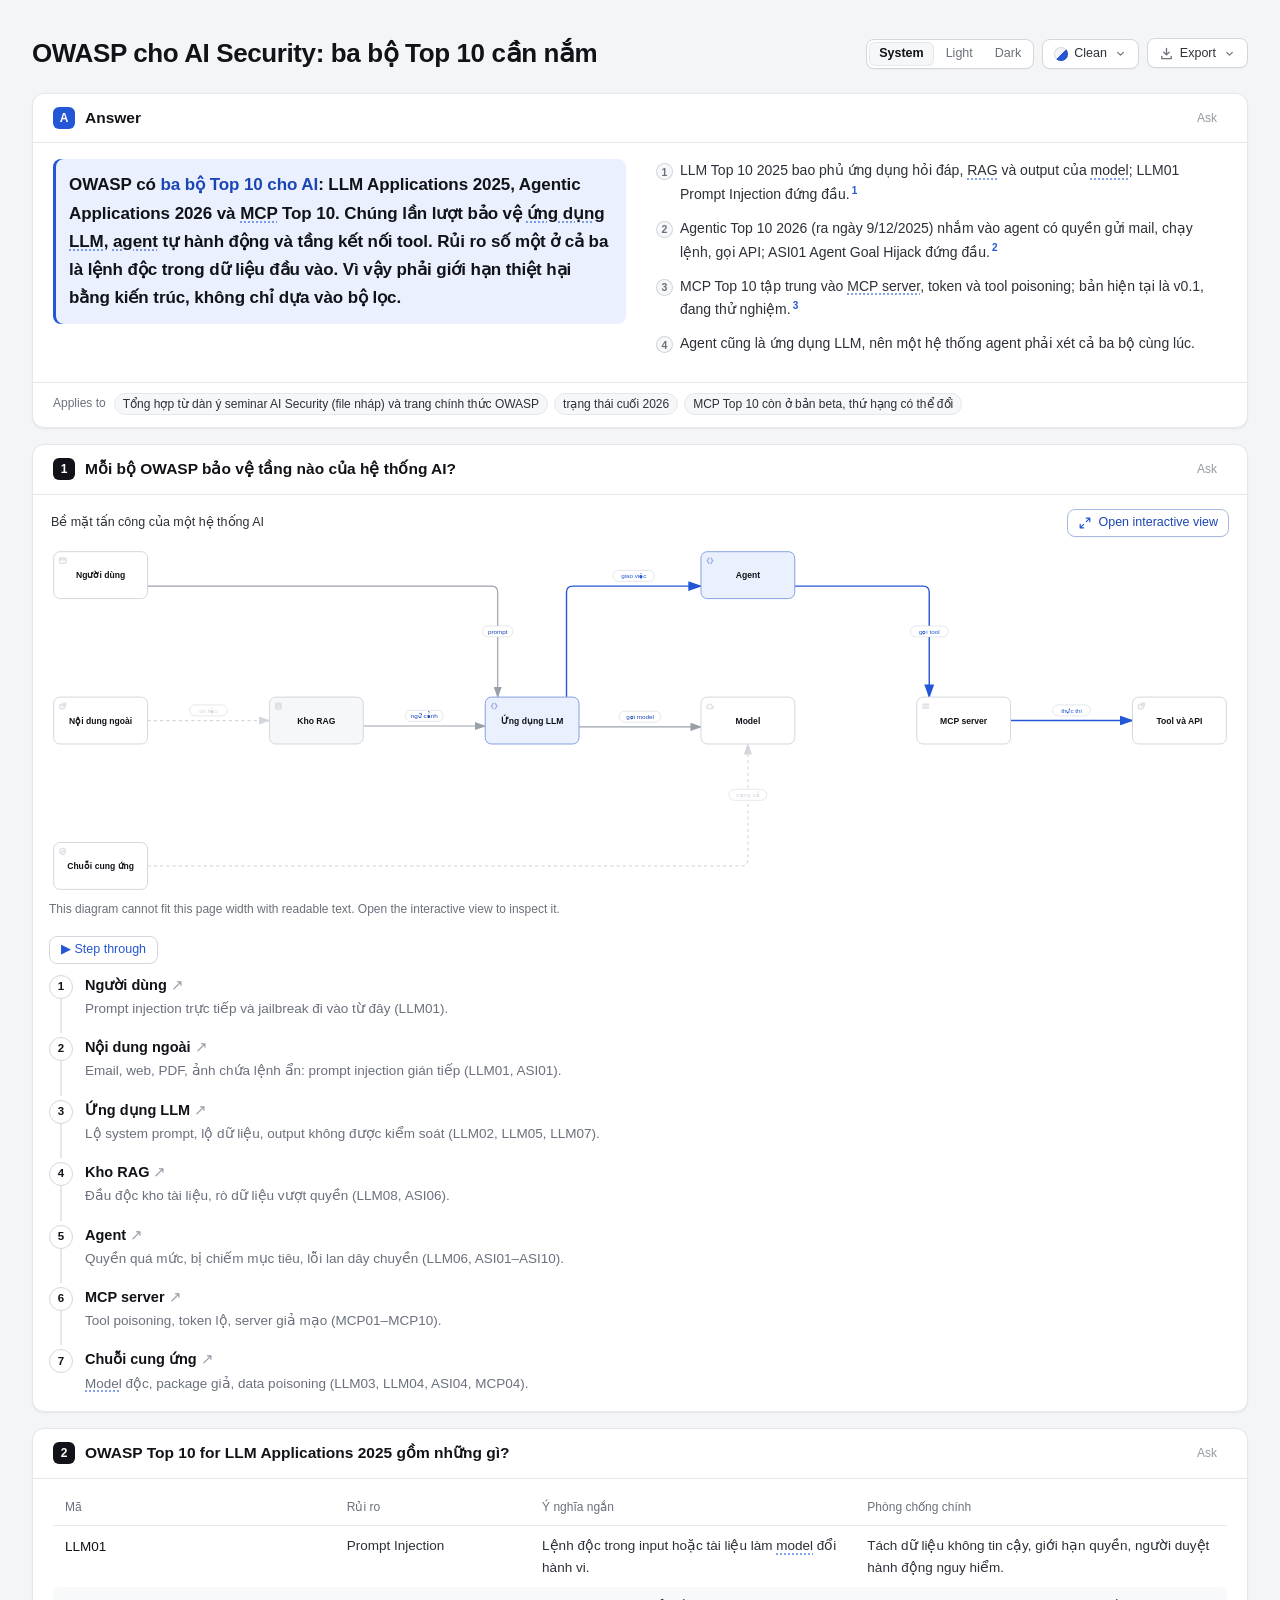
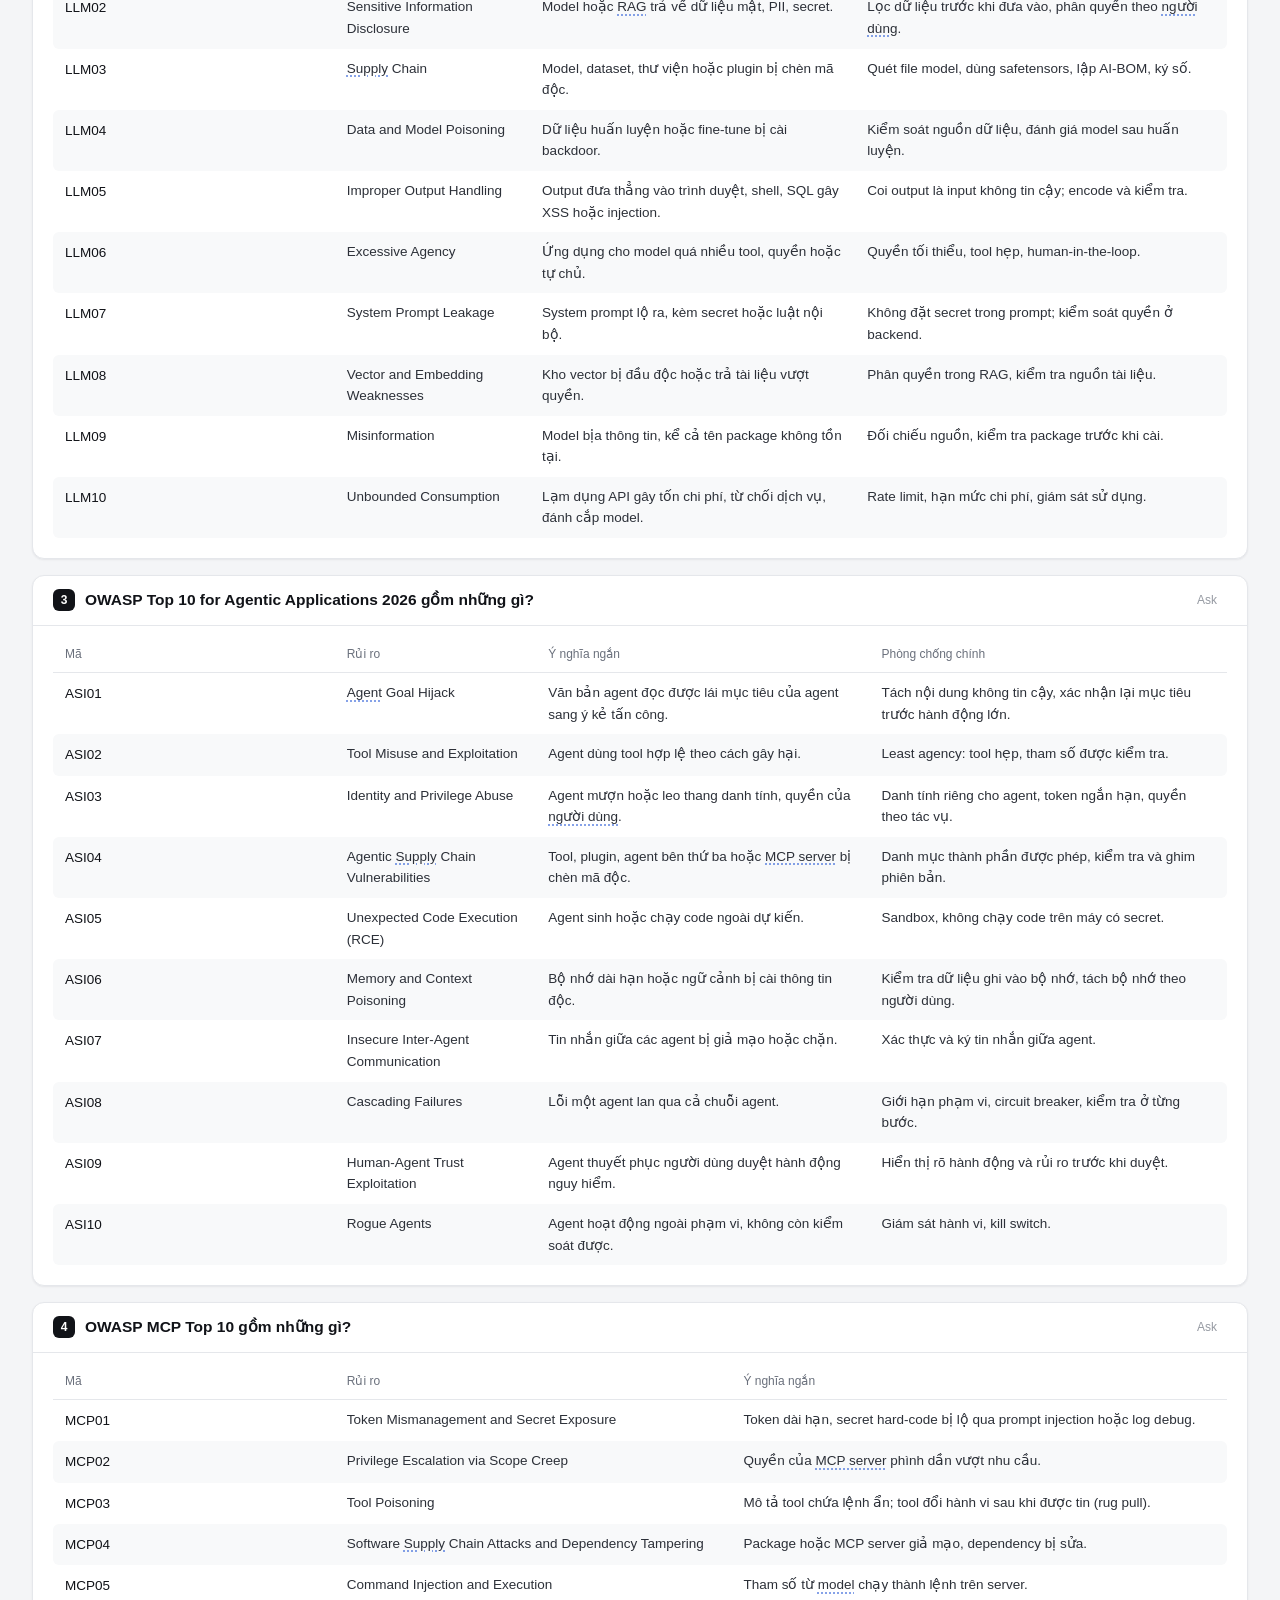
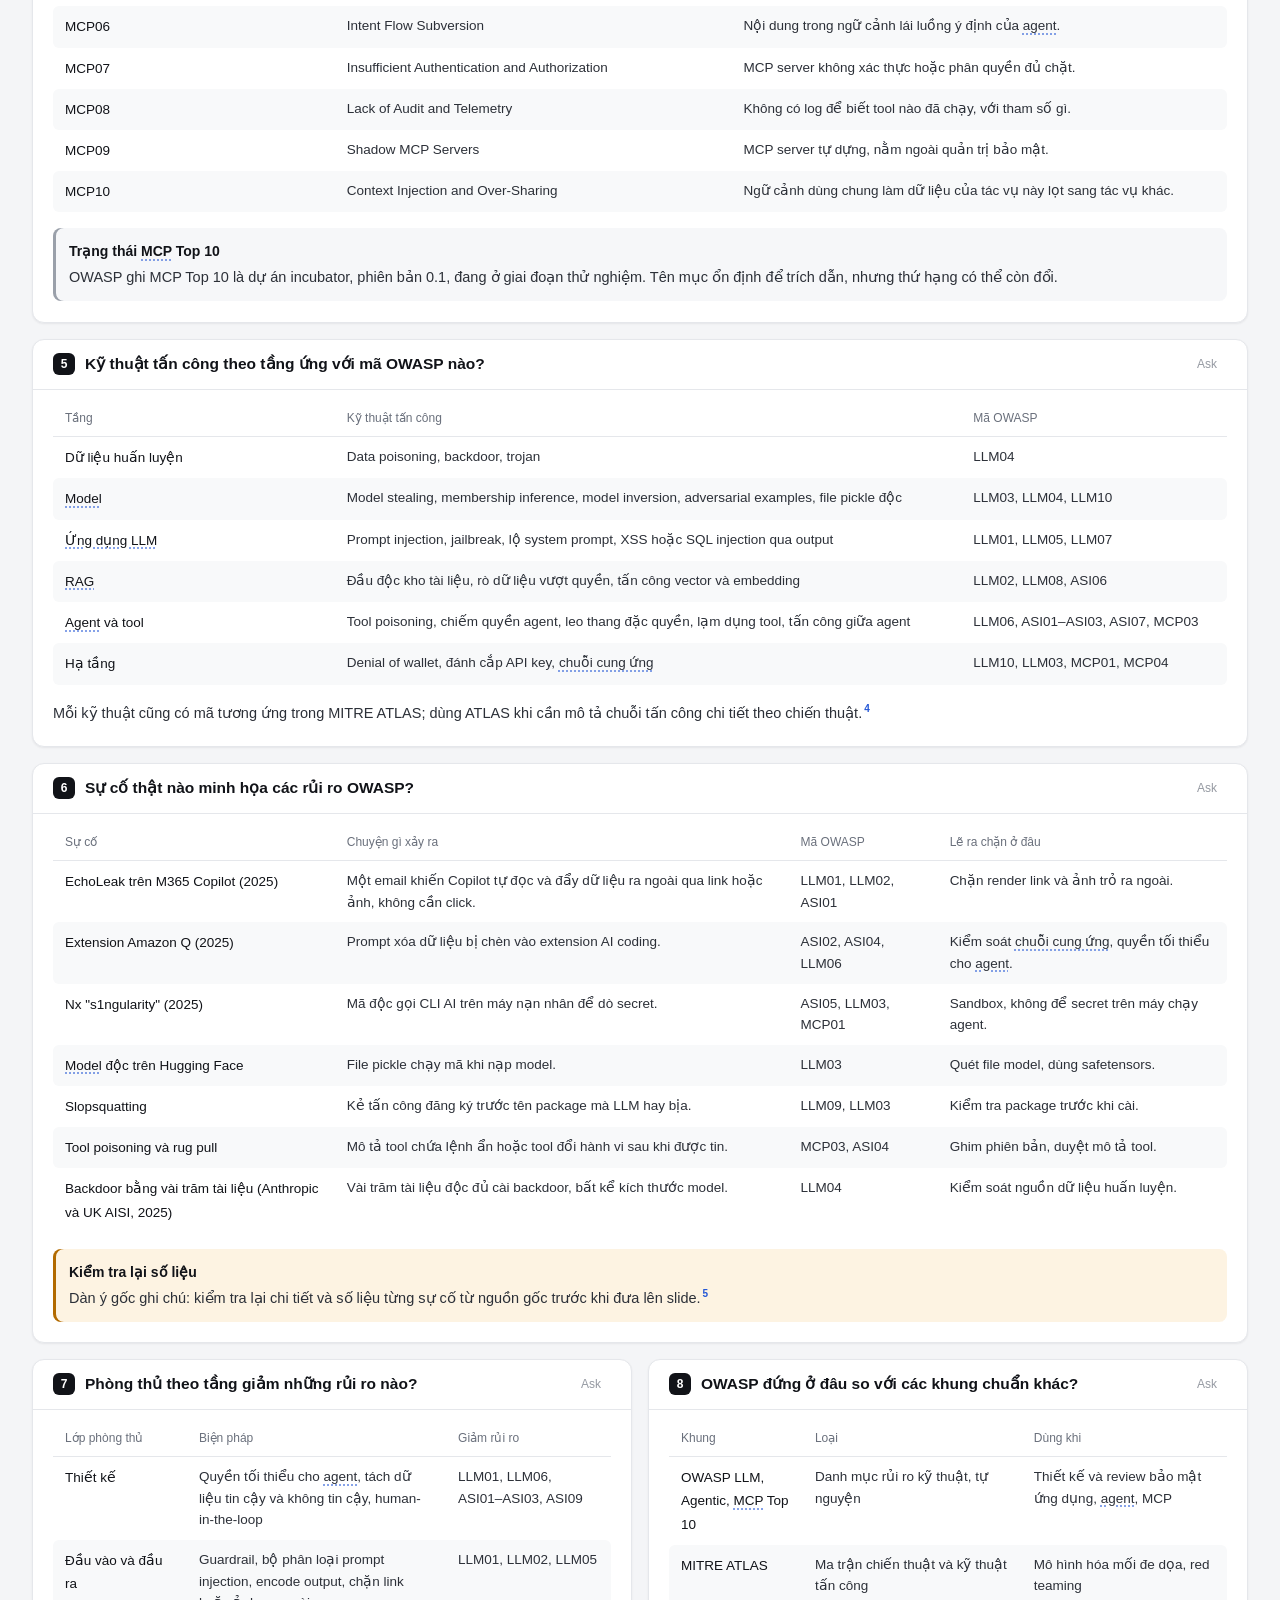
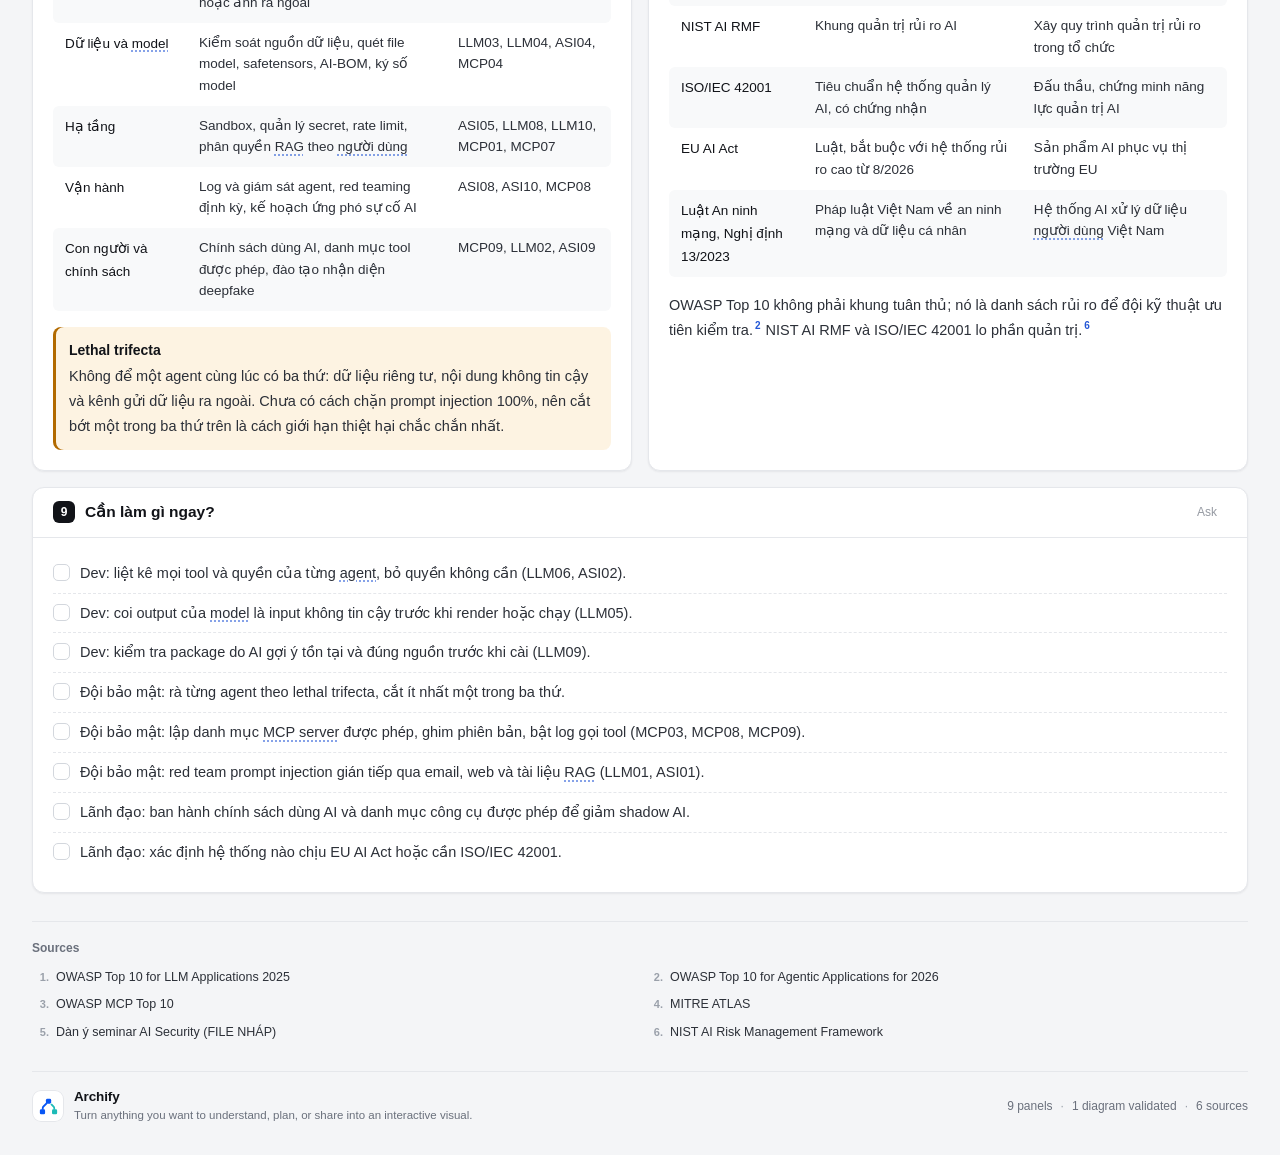
==== .archify/explainer-owasp-ai-security-20261024-103927/index.html @ ebb49eac "add archify docs for AI security" ====
<!doctype html>
<html lang="en" data-style="clean" data-archify-artifact="explainer" data-artifact="owasp-ai-security" data-revision="eee7d3fb72e7b3dbe4c010ee70885e7f716aa635ef77ddfc144ff0341c63127b"><head><meta charset="utf-8"><meta name="viewport" content="width=device-width,initial-scale=1"><meta name="color-scheme" content="light dark"><meta name="description" content="OWASP có **ba bộ Top 10 cho AI**: LLM Applications 2025, Agentic Applications 2026 và MCP Top 10. Chúng lần lượt bảo vệ ứng dụng LLM, agent tự hành động và tầng kết nối tool. Rủi ro số một ở cả ba là lệnh độc trong dữ liệu đầu vào. Vì vậy phải giới hạn thiệt hại bằng kiến trúc, không chỉ dựa vào bộ lọc."><title>OWASP cho AI Security: ba bộ Top 10 cần nắm · Archify</title><link rel="icon" type="image/svg+xml" href="data:image/svg+xml,%3Csvg%20xmlns%3D%22http%3A%2F%2Fwww.w3.org%2F2000%2Fsvg%22%20viewBox%3D%220%200%20400%20360%22%20fill%3D%22none%22%3E%3Cpath%20d%3D%22M151%2094%2081%20164C67%20178%2060%20191%2060%20212V248H97V212C97%20204%20100%20199%20106%20193L179%20120Z%22%20fill%3D%22%230856F5%22%2F%3E%3Cpath%20d%3D%22M238%20135C252%20132%20261%20126%20270%20116L321%20167C334%20180%20339%20194%20339%20213V248H303V213C303%20204%20300%20199%20294%20193Z%22%20fill%3D%22%231DBBB7%22%2F%3E%3Crect%20x%3D%22146%22%20y%3D%2216%22%20width%3D%22110%22%20height%3D%22104%22%20rx%3D%2230%22%20fill%3D%22%230856F5%22%2F%3E%3Crect%20x%3D%2218%22%20y%3D%22238%22%20width%3D%22110%22%20height%3D%22104%22%20rx%3D%2228%22%20fill%3D%22%230856F5%22%2F%3E%3Crect%20x%3D%22274%22%20y%3D%22238%22%20width%3D%22108%22%20height%3D%22104%22%20rx%3D%2228%22%20fill%3D%22%231DBBB7%22%2F%3E%3C%2Fsvg%3E"><style>/* Clear cards on a quiet page. The conclusion leads; structure carries the explanation; colour only means something. */
:root{color-scheme:light;--paper:#f4f5f7;--panel:#fff;--surface:#fff;--sunk:#f6f7f9;--zebra:#f8f9fa;--ink:#111318;--secondary:#2c3038;--muted:#6a707c;--faint:#9aa0aa;--rule:#e5e7eb;--rule-strong:#d3d7dd;--accent:#2457d6;--accent-soft:#eaf0fd;--accent-ink:#1b46b4;--marker:#dbe6fd;--good:#13834b;--good-soft:#e8f5ee;--caution:#b26a00;--caution-soft:#fdf3e2;--bad:#c4321f;--bad-soft:#fcebe8;--violet:#6a4fc8;--violet-soft:#f0ecfb;--code:#f6f7f9;--badge:#111318;--badge-ink:#fff;--shadow:0 1px 2px rgb(16 24 40/.04),0 1px 3px rgb(16 24 40/.03);--sans:-apple-system,BlinkMacSystemFont,"PingFang SC","Hiragino Sans GB","Segoe UI","Microsoft YaHei","Noto Sans SC",sans-serif;--mono:"SF Mono",ui-monospace,"JetBrains Mono",Menlo,Consolas,monospace}
:root[data-theme=dark]{color-scheme:dark;--paper:#0c0d10;--panel:#15171c;--surface:#15171c;--sunk:#1b1e24;--zebra:#191c21;--ink:#f1f3f6;--secondary:#cfd3da;--muted:#8d94a1;--faint:#5f6672;--rule:#262a31;--rule-strong:#343943;--accent:#7aa2ff;--accent-soft:#18223a;--accent-ink:#a3bfff;--marker:#24345c;--good:#5cc98d;--good-soft:#122a1e;--caution:#e9b04f;--caution-soft:#2e2412;--bad:#f2806f;--bad-soft:#331a17;--violet:#a994f5;--violet-soft:#221d36;--code:#1b1e24;--badge:#f1f3f6;--badge-ink:#111318;--shadow:0 1px 2px rgb(0 0 0/.35)}
@media(prefers-color-scheme:dark){:root:not([data-theme]){color-scheme:dark;--paper:#0c0d10;--panel:#15171c;--surface:#15171c;--sunk:#1b1e24;--zebra:#191c21;--ink:#f1f3f6;--secondary:#cfd3da;--muted:#8d94a1;--faint:#5f6672;--rule:#262a31;--rule-strong:#343943;--accent:#7aa2ff;--accent-soft:#18223a;--accent-ink:#a3bfff;--marker:#24345c;--good:#5cc98d;--good-soft:#122a1e;--caution:#e9b04f;--caution-soft:#2e2412;--bad:#f2806f;--bad-soft:#331a17;--violet:#a994f5;--violet-soft:#221d36;--code:#1b1e24;--badge:#f1f3f6;--badge-ink:#111318;--shadow:0 1px 2px rgb(0 0 0/.35)}}

/* Base */
*{box-sizing:border-box}
[hidden]{display:none!important}
body{margin:0;background:var(--paper);color:var(--secondary);font:14.5px/1.72 var(--sans);-webkit-font-smoothing:antialiased;text-rendering:optimizeLegibility;font-feature-settings:"kern"}
h1,h2,h3,p,ul,ol,dl,dd,figure{margin:0}
strong,b{color:var(--ink);font-weight:600}
a{color:var(--accent);text-decoration:none;overflow-wrap:anywhere}
a:hover{text-decoration:underline;text-underline-offset:3px}
button{font:inherit;color:inherit;cursor:pointer;border:1px solid var(--rule-strong);border-radius:8px;background:var(--panel);padding:4px 11px;line-height:1.5}
button:hover{border-color:var(--faint);color:var(--ink)}
:focus-visible{outline:2px solid var(--accent);outline-offset:2px;border-radius:4px}
code,pre{font-family:var(--mono)}
code{font-size:.86em;background:var(--code);border:1px solid var(--rule);padding:0 5px;border-radius:5px;overflow-wrap:anywhere;color:var(--ink);-webkit-box-decoration-break:clone;box-decoration-break:clone}
::selection{background:var(--marker)}
.interactive{display:none!important}
.js .interactive{display:initial!important}
.skip-link{position:absolute;top:-80px;left:12px;padding:8px 12px;background:var(--ink);color:var(--paper);z-index:10}
.skip-link:focus{top:8px}
.fine{font-size:12px;color:var(--muted);line-height:1.65}

/* Page frame */
.shell{width:min(1280px,calc(100% - 64px));margin:auto}
.masthead{display:flex;align-items:center;justify-content:space-between;gap:32px;padding:36px 0 22px}
h1{font:700 26px/1.35 var(--sans);color:var(--ink);letter-spacing:-.015em;max-width:900px;overflow-wrap:anywhere}
/* Toolbar: one height, one radius, one type size for every control */
.js .tools{display:flex!important;align-items:center;gap:8px;flex-shrink:0}
.tools button{font-size:12.5px;line-height:1;color:var(--secondary)}
.tools :focus{outline:none}
.tools :focus-visible{outline:2px solid var(--accent);outline-offset:2px}
.tool-button{display:inline-flex;align-items:center;gap:6px;height:30px;padding:0 11px;border:1px solid var(--control-border,var(--rule-strong));border-radius:8px;background:var(--panel);box-shadow:0 1px 1px rgb(16 24 40/.03);transition:background .15s,border-color .15s,color .15s}
.tool-button:hover{background:var(--sunk);color:var(--ink)}
.tool-button:disabled{opacity:.55;cursor:progress}
.tool-icon{width:15px;height:15px;flex-shrink:0;fill:none;stroke:currentColor;stroke-width:1.4;stroke-linecap:round;stroke-linejoin:round}
.tool-button .tool-icon{color:var(--muted)}
.tool-button:hover .tool-icon{color:var(--ink)}
.theme-controls{display:flex;align-items:center;height:30px;border:1px solid var(--control-border,var(--rule-strong));border-radius:8px;padding:2px;gap:2px;background:var(--panel);box-shadow:0 1px 1px rgb(16 24 40/.03)}
.theme-controls button{height:24px;border:0;border-radius:6px;padding:0 10px;background:none;color:var(--muted)}
.theme-controls button:hover{color:var(--ink);background:var(--sunk)}
.theme-controls button[aria-pressed=true]{background:var(--sunk);color:var(--ink);font-weight:600;box-shadow:inset 0 0 0 1px var(--rule)}
.tool-menu{position:relative}
/* The same control shape for the walk-through bar, its start buttons and the question dialog */
.walk-bar button,.walk-start:not(.text-button),.ask-dialog footer button{display:inline-flex;align-items:center;gap:6px;height:28px;padding:0 11px;border:1px solid var(--control-border,var(--rule-strong));border-radius:8px;font-size:12.5px;line-height:1}
.ask-dialog footer button{height:32px;padding:0 14px}
.tool-menu [aria-haspopup] .tool-icon:last-child{width:13px;height:13px;margin-left:1px;transition:transform .15s}
.tool-menu [aria-expanded=true] .tool-icon:last-child{transform:rotate(180deg)}
.style-swatch{width:14px;height:14px;flex-shrink:0;border-radius:50%;box-shadow:inset 0 0 0 1px rgb(0 0 0/.12)}
.style-swatch[data-swatch=clean]{background:linear-gradient(135deg,#f4f5f7 50%,#2457d6 50%)}
.style-swatch[data-swatch=editorial]{background:linear-gradient(135deg,#f6f2ea 50%,#9c2f1f 50%)}
.style-swatch[data-swatch=product]{background:linear-gradient(135deg,#f1efff 50%,#5b4bf5 50%)}
.style-swatch[data-swatch=swiss]{background:linear-gradient(135deg,#fff 50%,#ff4f00 50%)}
.menu-options{position:absolute;right:0;top:calc(100% + 6px);z-index:40;min-width:148px;padding:4px;background:var(--panel);border:1px solid var(--control-border,var(--rule-strong));border-radius:10px;box-shadow:0 12px 32px rgb(16 24 40/.14)}
.menu-options button{display:flex;align-items:center;gap:9px;width:100%;height:32px;padding:0 10px;border:0;border-radius:6px;background:none;text-align:left}
.menu-options button span:not(.style-swatch){flex:1}
.menu-options button:hover,.menu-options button:focus-visible{background:var(--sunk);outline:none;color:var(--ink)}
.style-options .tool-icon{width:14px;height:14px;color:var(--accent);visibility:hidden}
.style-options [aria-checked=true]{color:var(--ink);font-weight:600}
.style-options [aria-checked=true] .tool-icon{visibility:visible}
.export-menu .menu-options{min-width:176px}
.export-menu .menu-options .tool-icon{width:15px;height:15px;color:var(--muted)}
.export-menu .menu-options small{font-size:11px;color:var(--faint)}
.menu-label{padding:6px 10px 2px;font-size:11px;font-weight:600;color:var(--faint);letter-spacing:.02em}
.menu-options hr{margin:4px 6px;border:0;border-top:1px solid var(--rule)}

/* Board */
.board{display:grid;grid-template-columns:repeat(12,minmax(0,1fr));gap:16px;align-items:stretch}
.board.measuring{display:block}
.board.measured{grid-auto-rows:1px;row-gap:0}
.board.measured>.board-spacer{display:none}
.span1{grid-column:span 1}.span2{grid-column:span 2}.span3{grid-column:span 3}.span4{grid-column:span 4}.span5{grid-column:span 5}.span6{grid-column:span 6}.span7{grid-column:span 7}.span8{grid-column:span 8}.span9{grid-column:span 9}.span10{grid-column:span 10}.span11{grid-column:span 11}.span12{grid-column:span 12}
.board-spacer{min-width:0}
.panel{min-width:0;display:flex;flex-direction:column;background:var(--panel);border:1px solid var(--rule);border-radius:12px;box-shadow:var(--shadow);overflow:clip;overflow-clip-margin:4px}
.panel-head{display:flex;gap:10px;align-items:center;padding:13px 20px;border-bottom:1px solid var(--rule)}
.panel-id{flex-shrink:0;min-width:22px;height:22px;padding:0 6px;border-radius:6px;display:grid;place-items:center;background:var(--badge);color:var(--badge-ink);font:600 12px/1 var(--sans);font-variant-numeric:tabular-nums;text-decoration:none}
.panel-id:hover{text-decoration:none;background:var(--accent);color:#fff}
.panel-head h2{font:600 15.5px/1.45 var(--sans);color:var(--ink);flex:1;min-width:0;overflow-wrap:anywhere}
.panel-body{padding:16px 20px 20px;flex:1}
.block{position:relative;min-width:0;overflow-wrap:anywhere}
.block+.block{margin-top:16px}
.block>p+p{margin-top:8px}

/* Conclusion: the same card, read first. One quiet tinted box carries the verdict. */
.answer-id{background:var(--accent);color:#fff}
:root[data-theme=dark] .answer-id{color:#0c0d10}
@media(prefers-color-scheme:dark){:root:not([data-theme]) .answer-id{color:#0c0d10}}
.verdict{padding:12px 16px;border-radius:8px;background:var(--accent-soft);box-shadow:inset 3px 0 0 var(--accent);font:600 17px/1.65 var(--sans);color:var(--ink);letter-spacing:-.005em;text-wrap:pretty}
.verdict strong{font-weight:700;color:var(--accent-ink)}
.reasons{list-style:none;padding:0;margin:14px 0 0;counter-reset:reason}
.reasons li{counter-increment:reason;position:relative;padding:5px 0 5px 26px;font-size:14px;line-height:1.7;color:var(--secondary)}
.reasons li::before{content:counter(reason);position:absolute;left:2px;top:9px;width:17px;height:17px;border-radius:50%;display:grid;place-items:center;font:600 10.5px/1 var(--sans);color:var(--muted);background:var(--sunk);box-shadow:inset 0 0 0 1px var(--rule-strong)}
/* A full-width conclusion sets the verdict beside its reasons instead of in one long line. */
.answer-panel{container-type:inline-size}
@container (min-width:900px){.answer-panel .panel-body{display:grid;grid-template-columns:minmax(0,1fr) minmax(0,1fr);gap:28px;align-items:start}.answer-panel .reasons{margin-top:-5px}}
.answer-scope{padding:10px 20px 12px;border-top:1px solid var(--rule);display:flex;flex-wrap:wrap;gap:6px;align-items:center;font-size:12.5px;line-height:1.6;color:var(--muted)}
.scope-label{flex-shrink:0;font-size:12px;font-weight:500;color:var(--muted);margin-right:2px}
.scope-chip{display:inline-flex;align-items:center;padding:0 8px;border-radius:999px;background:var(--sunk);border:1px solid var(--rule);color:var(--secondary);font-size:12px;line-height:1.7}

/* Text */
.block-prose>p{color:var(--secondary)}
.text-list{list-style:none;padding:0}
.text-list li{position:relative;padding-left:16px}
.text-list li+li{margin-top:6px}
ul.text-list li::before{content:"";position:absolute;left:2px;top:.72em;width:5px;height:5px;border-radius:50%;background:var(--ink);opacity:.55}
ol.text-list{counter-reset:item}
ol.text-list li{counter-increment:item;padding-left:24px}
ol.text-list li::before{content:counter(item) ".";position:absolute;left:0;font-weight:600;color:var(--ink);font-variant-numeric:tabular-nums}
.checklist{list-style:none;padding:0}
.checklist li+li{border-top:1px dashed var(--rule)}
.checklist label{display:flex;gap:10px;align-items:flex-start;padding:7px 0;cursor:pointer}
.checklist input{appearance:none;flex-shrink:0;width:17px;height:17px;margin:3px 0 0;border:1.5px solid var(--rule-strong);border-radius:5px;background:var(--panel);display:grid;place-items:center;cursor:pointer;transition:background .15s,border-color .15s}
.checklist input::after{content:"";width:5px;height:9px;margin-top:-2px;border:solid var(--panel);border-width:0 2px 2px 0;transform:rotate(45deg) scale(0);transition:transform .12s}
.checklist input:checked{background:var(--good);border-color:var(--good)}
.checklist input:checked::after{transform:rotate(45deg) scale(1)}
.checklist input:checked+span{color:var(--muted);text-decoration:line-through;text-decoration-color:var(--faint)}
.callout{padding:11px 16px;background:var(--sunk);border-radius:8px;box-shadow:inset 3px 0 0 var(--faint);color:var(--secondary)}
.callout h3{font-size:14px;color:var(--ink);margin-bottom:2px}
.callout.warning{background:var(--caution-soft);box-shadow:inset 3px 0 0 var(--caution)}
.callout.open-question{background:var(--violet-soft);box-shadow:inset 3px 0 0 var(--violet)}
.cite{vertical-align:super;font-size:10px;line-height:0;margin-left:1px}
.cite a{font-weight:600;color:var(--accent);padding:0 1px;font-variant-numeric:tabular-nums}
.cite a:hover{text-decoration:none;background:var(--accent-soft);border-radius:3px}

/* Comparison */
.table-scroll{overflow:auto}
table{border-collapse:separate;border-spacing:0;width:100%;font-size:13.5px}
th,td{padding:9px 12px;text-align:left;vertical-align:top;overflow-wrap:anywhere}
thead th{font-size:12px;font-weight:500;color:var(--muted);padding-top:2px;padding-bottom:8px;border-bottom:1px solid var(--rule);white-space:nowrap}
tbody tr:nth-child(even)>*{background:var(--zebra)}
tbody tr:nth-child(even)>:first-child{border-radius:6px 0 0 6px}
tbody tr:nth-child(even)>:last-child{border-radius:0 6px 6px 0}
th[scope=row]{width:24%;min-width:96px;font-weight:500;color:var(--ink);font-size:13.5px}
td{min-width:112px;color:var(--secondary)}
.assessment{display:inline-flex;align-items:center;gap:6px;font-size:13.5px;line-height:1.45;font-weight:600}
.assessment b{color:inherit;font-weight:600}
.assessment::before{flex-shrink:0;width:16px;height:16px;border-radius:50%;display:grid;place-items:center;font:700 10px/1 var(--sans);color:#fff}
.assessment.good{color:var(--good)}.assessment.good::before{content:"✓";background:var(--good)}
.assessment.caution{color:var(--caution)}.assessment.caution::before{content:"!";background:var(--caution)}
.assessment.bad{color:var(--bad)}.assessment.bad::before{content:"✕";background:var(--bad)}
:root[data-theme=dark] .assessment::before{color:#0c0d10}
@media(prefers-color-scheme:dark){:root:not([data-theme]) .assessment::before{color:#0c0d10}}
.assessment-meter{display:none}
.cell-text{display:block;color:var(--secondary);line-height:1.6}
.assessment+.cell-text{color:var(--muted);font-size:12.5px;margin-top:2px}

/* Facts and metrics */
.facts>div{display:grid;grid-template-columns:minmax(80px,1fr) minmax(0,2fr);gap:16px;padding:8px 0;border-bottom:1px solid var(--rule)}
.facts>div:first-child{padding-top:0}
.facts>div:last-child{border-bottom:0;padding-bottom:0}
.facts dt{color:var(--muted);font-size:13px}
.facts dd{font-size:14px;color:var(--ink);font-weight:500;font-variant-numeric:tabular-nums}
.metric-label{font-size:12.5px;color:var(--muted)}
.metric-value{font:700 32px/1.25 var(--sans);color:var(--ink);margin:4px 0;letter-spacing:-.02em;font-variant-numeric:tabular-nums}
.metric-value span,.metric-value small{font:500 14px var(--sans);margin-left:5px;color:var(--muted);letter-spacing:0}
meter{width:100%;height:8px;accent-color:var(--accent)}
.metric-over-limit .metric-value,.metric-overflow{color:var(--bad)}
.metric-overflow{font-size:12px;font-weight:600;margin-top:6px}
.typical,.chip{display:inline-block;border:1px solid var(--rule-strong);padding:0 6px;font-size:10.5px;border-radius:4px;color:var(--muted)}
.typical{margin:5px 0}
.typical-ref{font-size:10px;display:inline-block;min-width:16px;text-align:center}
.text-button{border:0;background:none;padding:0;font-size:12px;color:var(--accent)}
.text-button:hover{text-decoration:underline;text-underline-offset:3px}

/* Steps: a numbered rail */
.steps{list-style:none;padding:0;counter-reset:step}
.steps li{counter-increment:step;position:relative;padding:0 0 16px 36px}
.steps li:last-child{padding-bottom:0}
.steps li::before{content:counter(step);position:absolute;left:0;top:1px;width:22px;height:22px;border-radius:50%;display:grid;place-items:center;font:600 11.5px/1 var(--sans);color:var(--ink);background:var(--panel);border:1.5px solid var(--rule-strong);z-index:1;transition:background .15s,color .15s,border-color .15s}
.steps li:not(:last-child)::after{content:"";position:absolute;left:11px;top:25px;bottom:3px;width:1.5px;background:var(--rule)}
.steps b{display:block;font-size:14.5px;line-height:1.6;color:var(--ink)}
.steps p{font-size:13.5px;line-height:1.65;color:var(--muted);margin-top:1px}
/* Text linked to a diagram node, and the step-through controls */
.term{text-decoration:underline dotted color-mix(in srgb,var(--accent) 55%,transparent);text-underline-offset:3px;text-decoration-thickness:1.5px;border-radius:3px;transition:background .15s}
.term:hover,.term.term-lit{background:var(--accent-soft);color:var(--accent-ink);text-decoration-color:var(--accent)}
.walk-start{margin-bottom:10px;font-size:12px;color:var(--accent);border-color:color-mix(in srgb,var(--accent) 35%,var(--rule))}
.walk-start[aria-pressed=true]{background:var(--accent-soft)}
.js .walk-start[hidden]{display:none!important}
.walk-bar{position:sticky;top:8px;z-index:2;display:flex;flex-wrap:wrap;align-items:center;gap:8px;margin:0 0 12px;padding:6px 8px;border:1px solid var(--rule);border-radius:10px;background:color-mix(in srgb,var(--panel) 92%,transparent);backdrop-filter:blur(6px);box-shadow:var(--shadow);font-size:12px}
.walk-text{flex:1 1 220px;min-width:0;color:var(--ink);font-size:13px}
.walk-text:empty{display:none}
.walk-bar button{font-size:12px;padding:2px 10px}
.walk-count{min-width:44px;text-align:center;color:var(--muted);font-variant-numeric:tabular-nums}
.steps li.walk-current::before{background:var(--accent);color:#fff;border-color:var(--accent)}
.steps li.walk-current b,.steps li.walk-current .diagram-link{color:var(--accent-ink)}
.steps li:not(.walk-current):has(~ .walk-current) b,.steps:has(.walk-current) li:not(.walk-current) p{opacity:.55}
.diagram-link{color:var(--ink)}
.diagram-link>span{color:var(--faint);font-weight:400;transition:color .15s}
.diagram-link:hover{color:var(--accent);text-decoration:none}
.diagram-link:hover>span{color:var(--accent)}
.steps li:has(.diagram-link):hover::before,.steps li:has(.diagram-link:focus-visible)::before{background:var(--accent);color:#fff;border-color:var(--accent)}
.steps li:hover .diagram-link,.steps li:hover .diagram-link>span{color:var(--accent)}
.steps li:has(.diagram-link):hover p{color:var(--secondary)}

/* Diagram preview: native SVG re-tinted and re-typeset to the page */
.diagram-panel .panel-body{display:flex;flex-direction:column;padding:14px 16px 16px}
.block-diagram{flex:1;display:flex;flex-direction:column}
.diagram{flex:1;display:flex;flex-direction:column}
.diagram-preview{flex:1;min-width:0;max-width:100%;overflow:auto;display:flex;align-items:flex-start;padding:0}
.diagram-preview>svg{display:block;width:min(100%,calc(var(--native-width,100vw) * 1.25))!important;margin-inline:auto;height:auto!important;min-height:0!important;max-height:none!important;max-width:none!important}
.diagram-preview>svg>rect[fill^="url("],.diagram-preview [data-legend]{display:none}
/* A single lane is the whole diagram, and lanes the shorthand adds only to stack branches carry no
   meaning: the caption names the diagram, so their frames and numbered labels are noise. */
.bare-lanes rect[data-composition-frame-kind=lane],.bare-lanes rect[data-composition-frame-kind=lane]+text{display:none}
/* Phase labels then sit just above the nodes instead of above the hidden lane header. */
.single-lane .phase-rule,.single-lane .phase-chip,.single-lane .phase-chip+text{transform:translateY(30px)}
.diagram-preview text{font-family:var(--sans)!important}
.board .diagram-preview.diagram-preview[class]{--bg:transparent;--lane-fill:color-mix(in srgb,var(--sunk) 55%,transparent);--lane-stroke:var(--control-border,var(--rule-strong));--grid:transparent;--canvas-dot:transparent;--mask:var(--surface);--panel:var(--surface);--text:var(--ink);--text-muted:var(--muted);--text-dim:var(--muted);--text-faint:var(--faint);--arrow:var(--faint);--arrow-emphasis:var(--accent);--frontend-fill:var(--surface);--frontend-stroke:var(--rule-strong);--backend-fill:var(--accent-soft);--backend-stroke:color-mix(in srgb,var(--accent) 50%,var(--rule));--database-fill:var(--sunk);--database-stroke:var(--rule-strong);--cloud-fill:var(--surface);--cloud-stroke:var(--rule-strong);--external-fill:var(--surface);--external-stroke:var(--rule-strong);--messagebus-fill:var(--surface);--messagebus-stroke:var(--rule-strong);--security-fill:var(--surface);--security-stroke:var(--rule-strong)}
.diagram-preview .semantic-sigil{color:var(--muted);stroke:var(--muted)}
.diagram-preview text.t-edge-default{fill:var(--accent-ink)}
.diagram-preview [data-node-id],.diagram-preview [data-edge-id]{transition:opacity .18s}
.diagram-preview.focusing [data-node-id]:not(.reader-highlight),.diagram-preview.focusing [data-edge-id]:not(.reader-highlight){opacity:.22}
.diagram-preview [data-node-id].reader-highlight rect:not(.c-mask){stroke:var(--accent);stroke-width:2}
.diagram-preview [data-edge-id].reader-highlight path{stroke:var(--accent)}
.diagram-preview [data-edge-id].reader-highlight text{fill:var(--accent)}
/* Steps beside the diagram they walk through, text on the left. The reader sets the diagram column
   to the width its text needs; with less than 320px left for the steps, the diagram wraps above
   them. The diagram stays in view while long steps scroll. */
.diagram-panel .guided{flex-flow:row-reverse wrap;justify-content:center;align-items:flex-start;gap:16px 36px}
.guided>.guide-figure{flex:1 0 var(--guide-figure,100%);max-width:min(100%,var(--guide-figure-max,100%));min-width:0;display:flex;flex-direction:column}
.guided.beside>.guide-figure{position:sticky;top:12px}
.guided>.guide-text{flex:1 1 320px;min-width:0}
/* The diagram's header: its title, and the way into the interactive view. */
.diagram>figcaption{display:flex;flex-wrap:wrap;align-items:center;gap:8px 12px;min-height:28px;margin:0 0 10px;padding:0 2px;font-size:12px;color:var(--muted)}
.diagram-title{font-size:12.5px;font-weight:500;color:var(--secondary)}
.js .diagram-actions{display:flex!important;align-items:center;gap:10px;margin-left:auto}
.explore-button{height:28px;padding:0 10px;font-size:12.5px;line-height:1;color:var(--accent-ink);border-color:color-mix(in srgb,var(--accent) 32%,var(--rule))}
.explore-button .tool-icon{width:14px;height:14px;color:var(--accent)}
.explore-button:hover{background:var(--accent-soft);color:var(--accent-ink)}
.diagram>figcaption .walk-start{margin:0}
.js .diagram-preview [data-node-id]{cursor:pointer}
.image figcaption,.code figcaption,.diff figcaption{display:flex;flex-wrap:wrap;justify-content:space-between;align-items:center;gap:8px;font-size:12px;color:var(--muted);margin-top:10px;padding:0 4px}
.js .diagram-semantics{display:none}
.diagram-semantics{margin-top:8px;font-size:11px;color:var(--muted)}
.diagram-semantics ul{padding-left:18px}
.diagram-semantics code,.changes code{font-size:10px}
.diagram-fit-status:not([hidden]){margin-top:6px}
.changes{font-size:11px;margin-top:8px}
.changes dd{margin-top:3px}
.added{color:var(--good)}.removed{color:var(--bad)}.modified{color:var(--caution)}

/* Code and diff */
.chart{margin:0;display:flex;flex-direction:column;--pele-bg:transparent;--pele-fg:var(--ink);--pele-muted:var(--muted);--pele-line:var(--rule-strong);--pele-surface:var(--sunk);--pele-surface-alt:var(--zebra);--pele-border:var(--rule-strong);--pele-accent:var(--accent);--pele-font:var(--sans);--pele-font-mono:var(--mono);--pele-series-1:var(--accent);--pele-series-2:var(--caution);--pele-series-3:var(--good);--pele-series-4:var(--violet);--pele-series-5:var(--bad);--pele-series-6:var(--accent-ink);--pele-series-7:var(--muted);--pele-series-8:var(--faint)}
/* Charts never scale above their native size, so their text stays at the page's small-text size. */
.chart>svg{display:block;width:min(100%,var(--native-width,100vw));height:auto;margin-inline:auto}
.chart figcaption{font-size:12px;color:var(--muted);margin-top:8px;padding:0 4px}
.snippet{border:1px solid var(--rule);border-radius:8px;background:var(--code);overflow:hidden}
.snippet figcaption{display:flex;justify-content:space-between;align-items:center;gap:12px;padding:6px 12px;border-bottom:1px solid var(--rule);font-size:12px;color:var(--muted);background:var(--panel)}
.snippet-label{display:flex;align-items:center;gap:8px;min-width:0;color:var(--secondary);font-weight:500}
.snippet-language{font-size:11px;color:var(--faint);background:none;border:0;padding:0;font-weight:400}
.snippet pre{margin:0;border:0;border-radius:0;background:none;padding:12px 14px;font-size:12.5px;line-height:1.7;color:var(--ink)}
pre{max-width:100%;overflow:auto;font-size:12px;line-height:1.7;background:var(--code);border:1px solid var(--rule);border-radius:8px;padding:12px 14px;margin:8px 0 0}
pre code{background:none;border:0;padding:0;white-space:pre;font-size:inherit}
.diff-scroll{overflow:auto;max-width:100%;margin-top:8px;background:var(--code);border:1px solid var(--rule);border-radius:8px}
.diff-code{width:100%;border-collapse:collapse;font:12px/1.7 var(--mono)}
.diff-code th{font:10px/1.6 var(--sans);color:var(--muted);text-align:left;background:var(--sunk)}
.diff-code th,.diff-code td{padding:0 8px;border:0;vertical-align:top}
.diff-code .diff-line{display:table-row}
.diff-code code{font:inherit;background:none;border:0;padding:0;white-space:pre}
.diff-code .diff-number{width:1%;min-width:36px;text-align:right;user-select:none;color:var(--faint);border-right:1px solid var(--rule)}
.diff-code .added{background:color-mix(in srgb,var(--good) 9%,var(--code));color:var(--good)}
.diff-code .removed{background:color-mix(in srgb,var(--bad) 9%,var(--code));color:var(--bad)}
.diff-code .hunk{color:var(--accent);background:var(--sunk)}
.diff-code .header,.diff-code .no-newline{color:var(--muted)}
.diff-code tbody tr>*,.diff-code tbody tr:hover>*{background:inherit}
.diff-summary{white-space:nowrap}
.image img{display:block;max-width:100%;height:auto;border-radius:8px}

/* Footer */
footer{padding:28px 0 32px}
.typical-footnotes{padding:0 0 16px;font-size:12px;color:var(--muted)}
.typical-footnotes h2,.sources h2{font-size:12px;font-weight:600;color:var(--muted);margin-bottom:8px}
.typical-footnotes ol{padding-left:20px}
.sources{border-top:1px solid var(--rule);padding-top:16px}
.sources:has(ol:empty){display:none}
.sources ol{display:grid;grid-template-columns:repeat(2,minmax(0,1fr));gap:6px 32px;padding-left:20px;font-size:12.5px;color:var(--muted)}
.sources li{padding-left:4px;overflow-wrap:anywhere}
.sources li::marker{font-size:11px;font-weight:600;color:var(--faint)}
.sources a{color:var(--secondary)}
.sources a:hover{color:var(--accent)}
.sources code{display:block;margin-top:2px;font-size:11px;background:none;border:0;padding:0;color:var(--muted)}
/* Colophon: the maker's mark, then what the reader can check on this page. */
.colophon{display:flex;flex-wrap:wrap;align-items:center;gap:8px 16px;margin-top:28px;padding-top:18px;border-top:1px solid var(--rule)}
.sources:has(ol:empty)+.colophon,.typical-footnotes+.colophon{margin-top:8px}
.colophon-brand{display:inline-flex;align-items:center;gap:10px;min-width:0;color:var(--ink);text-decoration:none}
.colophon-brand:hover{text-decoration:none}
.colophon-mark{display:grid;place-items:center;flex-shrink:0;width:32px;height:32px;border-radius:9px;background:var(--panel);box-shadow:inset 0 0 0 1px var(--rule)}
.colophon-mark svg{width:19px;height:auto}
.colophon-words{display:grid;gap:4px;min-width:0}
.colophon-name{font:650 13.5px/1 var(--sans);letter-spacing:-.01em;transition:color .15s}
.colophon-brand:hover .colophon-name{color:var(--accent)}
.colophon-tagline{font-size:11.5px;line-height:1.3;color:var(--muted)}
.colophon-facts{display:flex;flex-wrap:wrap;align-items:center;gap:4px 0;margin-left:auto;font-size:12px;color:var(--muted);font-variant-numeric:tabular-nums}
.colophon-facts span+span::before{content:"·";margin:0 8px;color:var(--faint)}
@media(max-width:760px){.colophon-facts{margin-left:0}}

/* Source cards */
.diagram-preview .has-source{cursor:help}
.diagram-preview .has-source:hover rect:not(.c-mask){stroke:var(--accent);stroke-width:2}
/* Source card: what kind of source, where it is, the evidence itself, then how to open it. */
.source-card{position:absolute;z-index:30;display:flex;flex-direction:column;gap:10px;padding:12px 14px;background:var(--panel);border:1px solid var(--control-border,var(--rule-strong));border-radius:12px;box-shadow:0 16px 40px rgb(16 24 40/.16);font-size:12.5px;color:var(--secondary)}
.source-card header{display:flex;align-items:flex-start;gap:10px}
.source-icon{display:grid;place-items:center;flex-shrink:0;width:28px;height:28px;border-radius:8px;background:var(--accent-soft);color:var(--accent-ink)}
.source-icon svg{width:15px;height:15px;fill:none;stroke:currentColor;stroke-width:1.3;stroke-linecap:round;stroke-linejoin:round}
.source-head{display:grid;gap:2px;flex:1;min-width:0}
.source-card b{color:var(--ink);font-size:13px;line-height:1.4}
.source-where{font:11.5px/1.4 var(--mono);color:var(--muted);overflow-wrap:anywhere}
.source-number{flex-shrink:0;min-width:20px;height:20px;padding:0 6px;border-radius:999px;display:grid;place-items:center;background:var(--sunk);font-size:11px;font-weight:600;color:var(--muted)}
.source-card pre{margin:0;max-height:280px;font-size:11.5px;line-height:1.6;padding:8px 0;border-radius:8px}
.source-card .line{display:block;padding:0 12px 0 0;white-space:pre}
.source-card .line i{display:inline-block;width:3.2em;padding-right:10px;text-align:right;color:var(--faint);font-style:normal;user-select:none}
.source-note{margin:0;padding:8px 12px;border-radius:8px;background:var(--sunk);box-shadow:inset 3px 0 0 var(--rule-strong);line-height:1.6}
.source-note span{display:block;margin-top:2px;font-size:11.5px;color:var(--muted)}
.source-card footer{display:flex;align-items:center;justify-content:space-between;gap:12px;padding:8px 0 0;border-top:1px solid var(--rule);font-size:11.5px;color:var(--muted)}
.source-pin code{font-size:11px}
.source-card a{font-size:12px;font-weight:500}
@media print{.source-card{display:none!important}}

/* Follow-up questions */
.ask-button{margin-left:auto;flex-shrink:0;font-size:12px;padding:1px 9px;color:var(--muted);border-color:transparent;background:none;opacity:.7;transition:opacity .15s,color .15s,border-color .15s}
.panel:hover .ask-button,.ask-button:focus-visible{opacity:1;border-color:var(--rule-strong)}
.ask-button:hover{color:var(--accent);border-color:color-mix(in srgb,var(--accent) 40%,var(--rule))}
.ask-floating{position:absolute;z-index:20;font-size:12px;padding:3px 10px;border-radius:999px;background:var(--ink);color:var(--paper);border:0;box-shadow:0 4px 14px rgb(0 0 0/.18)}
.ask-floating:hover{background:var(--accent);color:#fff}
/* Follow-up dialog: where the question points, suggested questions, the reader's words, then copy. */
.ask-dialog{width:min(560px,calc(100vw - 32px));padding:0;border-radius:14px}
.ask-dialog form{margin:0;display:flex;flex-direction:column;gap:14px;padding:20px 22px 18px}
.ask-dialog header{display:flex;align-items:flex-start;justify-content:space-between;gap:16px}
.ask-dialog h2{font:600 16px/1.35 var(--sans);color:var(--ink)}
.ask-where{margin-top:3px;font-size:12.5px;line-height:1.5;color:var(--muted);overflow-wrap:anywhere}
.ask-close{display:grid;place-items:center;flex-shrink:0;width:28px;height:28px;margin:-3px -5px 0 0;padding:0;border:0;border-radius:50%;background:none;color:var(--faint);transition:background .15s,color .15s}
.ask-close:hover{background:color-mix(in srgb,var(--ink) 6%,transparent);color:var(--ink)}
.ask-close:focus{outline:none}
.ask-close:focus-visible{outline:2px solid var(--accent);outline-offset:1px}
.ask-close svg{width:15px;height:15px;fill:none;stroke:currentColor;stroke-width:1.6;stroke-linecap:round}
.ask-dialog blockquote{margin:0;padding:9px 12px;border-radius:8px;background:var(--sunk);box-shadow:inset 3px 0 0 var(--accent);font-size:13px;line-height:1.6;color:var(--secondary);max-height:120px;overflow:auto}
.ask-chips{display:flex;flex-wrap:wrap;gap:6px}
.ask-chips button{height:28px;padding:0 12px;border:1px solid var(--rule-strong);border-radius:999px;background:var(--panel);font-size:12.5px;line-height:1;color:var(--secondary);transition:background .15s,color .15s,border-color .15s}
.ask-chips button:hover{color:var(--accent-ink);border-color:color-mix(in srgb,var(--accent) 45%,var(--rule))}
.ask-chips button[aria-pressed=true]{background:var(--accent-soft);border-color:color-mix(in srgb,var(--accent) 55%,var(--rule));color:var(--accent-ink)}
.ask-dialog textarea{min-height:96px;font:inherit;font-size:14px;line-height:1.6;color:var(--ink);background:var(--paper);border:1px solid var(--rule-strong);border-radius:10px;padding:10px 12px;resize:vertical;transition:border-color .15s,box-shadow .15s}
.ask-dialog textarea::placeholder{color:var(--faint)}
.ask-dialog textarea:focus{outline:none;border-color:var(--accent);box-shadow:0 0 0 3px color-mix(in srgb,var(--accent) 18%,transparent);background:var(--panel)}
.ask-dialog footer{display:flex;align-items:center;gap:8px;padding:0}
.ask-note{flex:1;min-width:0;margin-right:8px;font-size:11.5px;line-height:1.45;color:var(--muted)}
.ask-dialog footer button{background:var(--panel);color:var(--secondary)}
.ask-dialog footer button:hover{background:var(--sunk);color:var(--ink)}
.ask-dialog .primary,.ask-dialog .primary:hover{background:var(--accent);border-color:var(--accent);color:#fff;font-weight:600}
.ask-dialog .primary:hover{filter:brightness(1.06)}
.ask-dialog .primary kbd{margin-left:2px;font:500 10.5px/1 var(--sans);opacity:.75}
:root[data-theme=dark] .ask-dialog .primary{color:#0c0d10}
@media(max-width:560px){.ask-note{flex-basis:100%;margin:0 0 4px}.ask-dialog footer{flex-wrap:wrap;justify-content:flex-end}}
@media print{.ask-button,.ask-floating{display:none!important}}

/* Dialogs */
dialog{color:var(--ink);background:var(--panel);border:1px solid var(--rule);border-radius:12px;box-shadow:0 24px 80px rgb(0 0 0/.25)}
dialog::backdrop{background:rgb(10 10 12/.55);backdrop-filter:blur(2px)}
/* The interactive view fills the window: the Viewer brings its own title and tools, so the dialog
   adds no bar of its own, only a close control on the backdrop above it. */
.viewer-dialog{width:min(1440px,calc(100vw - 48px));height:calc(100dvh - 76px);max-height:none;margin:56px auto 20px;padding:0;border:0;border-radius:14px;overflow:hidden;background:var(--paper);box-shadow:0 30px 90px rgb(0 0 0/.45),0 0 0 1px rgb(255 255 255/.06)}
.viewer-dialog[open]{display:flex;flex-direction:column}
.viewer-dialog::backdrop{background:rgb(8 10 15/.72);backdrop-filter:blur(8px) saturate(.85)}
.viewer-dialog h2{position:absolute;width:1px;height:1px;overflow:hidden;clip-path:inset(50%);white-space:nowrap}
.viewer-close{position:fixed;top:12px;right:max(24px,calc((100vw - 1440px) / 2));display:inline-flex;align-items:center;gap:7px;height:34px;padding:0 8px 0 12px;border:1px solid rgb(255 255 255/.16);border-radius:999px;background:rgb(255 255 255/.1);color:#fff;font-size:13px;line-height:1;transition:background .15s}
.viewer-close:hover{background:rgb(255 255 255/.18)}
.viewer-close:focus-visible{outline:2px solid #fff;outline-offset:2px}
.viewer-close .tool-icon{width:14px;height:14px;fill:none;stroke:currentColor;stroke-width:1.6;stroke-linecap:round}
.viewer-close kbd{padding:3px 6px;border-radius:5px;background:rgb(255 255 255/.14);font:500 10.5px/1 var(--sans);color:rgb(255 255 255/.8)}
.viewer-dialog iframe{width:100%;flex:1;border:0;min-height:0}
.dialog-loading{margin:auto;font-size:13px;color:var(--muted)}
.dialog-loading[hidden]{display:none}
.dialog-open{overflow:hidden}
#toast{position:fixed;bottom:20px;left:50%;transform:translateX(-50%);background:var(--ink);color:var(--paper);padding:8px 15px;border-radius:8px;font-size:12px;opacity:0;pointer-events:none;z-index:100}
#toast.visible{opacity:1}

/* Styles. Clean is the default; editorial, product and swiss restyle the same structure. Each has a
   light palette and a screen-only dark palette, so print always uses the light one. */
:root[data-style=editorial]{--paper:#f6f2ea;--panel:#fbf8f2;--surface:#fbf8f2;--sunk:#f1ece2;--zebra:#f3eee5;--code:#f1ece2;--ink:#1d1a16;--secondary:#3a352e;--muted:#7a7166;--faint:#a39a8e;--rule:#e4dccf;--rule-strong:#d4c9b8;--accent:#9c2f1f;--accent-soft:#f4e6df;--accent-ink:#86261a;--marker:#f0d9cf;--badge:#1d1a16;--badge-ink:#fbf8f2;--shadow:none;--serif:"Songti SC","Noto Serif SC","Source Han Serif SC",Georgia,"Times New Roman",serif}
:root[data-style=product]{--paper:#f3f4f8;--panel:#fff;--surface:#fff;--sunk:#f5f6fb;--zebra:#f7f8fc;--code:#f5f6fb;--ink:#0b0d12;--secondary:#272b35;--muted:#626a7b;--faint:#99a0ae;--rule:#e7e9f0;--rule-strong:#d7dbe6;--accent:#5b4bf5;--accent-soft:#f1efff;--accent-ink:#4a3be0;--marker:#e4e0ff;--badge:#5b4bf5;--badge-ink:#fff;--shadow:0 1px 2px rgb(16 24 40/.04),0 8px 24px rgb(16 24 40/.06)}
:root[data-style=swiss]{--control-border:#d4d4d4;--paper:#fff;--panel:#fff;--surface:#fff;--sunk:#f4f4f4;--zebra:#f7f7f7;--code:#f4f4f4;--ink:#000;--secondary:#1f1f1f;--muted:#6b6b6b;--faint:#a0a0a0;--rule:#e6e6e6;--rule-strong:#000;--accent:#ff4f00;--accent-soft:#fff0e8;--accent-ink:#d94300;--marker:#ffe0cf;--badge:#000;--badge-ink:#fff;--shadow:none}
@media screen{
:root[data-style=editorial][data-theme=dark]{--paper:#171512;--panel:#1d1a16;--surface:#1d1a16;--sunk:#24211c;--zebra:#211e19;--code:#24211c;--ink:#f2ece2;--secondary:#d8d0c4;--muted:#a1978a;--faint:#6f675d;--rule:#2e2a24;--rule-strong:#3d372f;--accent:#e0806b;--accent-soft:#2e1d18;--accent-ink:#f0a08c;--marker:#4a2a20;--badge:#f2ece2;--badge-ink:#171512}
:root[data-style=product][data-theme=dark]{--paper:#0d0e14;--panel:#161824;--surface:#161824;--sunk:#1c1f2e;--zebra:#1a1c29;--code:#1c1f2e;--ink:#f2f3f8;--secondary:#cfd2de;--muted:#8e93a8;--faint:#5d6278;--rule:#262a3b;--rule-strong:#333850;--accent:#8d80ff;--accent-soft:#211e40;--accent-ink:#b3aaff;--marker:#2f2a5c;--badge:#8d80ff;--badge-ink:#0d0e14;--shadow:0 1px 2px rgb(0 0 0/.4)}
:root[data-style=swiss][data-theme=dark]{--control-border:#363636;--paper:#0a0a0a;--panel:#0a0a0a;--surface:#0a0a0a;--sunk:#161616;--zebra:#121212;--code:#161616;--ink:#fff;--secondary:#e6e6e6;--muted:#9a9a9a;--faint:#5c5c5c;--rule:#262626;--rule-strong:#fff;--accent:#ff6a1f;--accent-soft:#2a1508;--accent-ink:#ff8a4d;--marker:#4a2410;--badge:#fff;--badge-ink:#000}
}
@media screen and (prefers-color-scheme:dark){
:root[data-style=editorial]:not([data-theme]){--paper:#171512;--panel:#1d1a16;--surface:#1d1a16;--sunk:#24211c;--zebra:#211e19;--code:#24211c;--ink:#f2ece2;--secondary:#d8d0c4;--muted:#a1978a;--faint:#6f675d;--rule:#2e2a24;--rule-strong:#3d372f;--accent:#e0806b;--accent-soft:#2e1d18;--accent-ink:#f0a08c;--badge:#f2ece2;--badge-ink:#171512}
:root[data-style=product]:not([data-theme]){--paper:#0d0e14;--panel:#161824;--surface:#161824;--sunk:#1c1f2e;--zebra:#1a1c29;--code:#1c1f2e;--ink:#f2f3f8;--secondary:#cfd2de;--muted:#8e93a8;--faint:#5d6278;--rule:#262a3b;--rule-strong:#333850;--accent:#8d80ff;--accent-soft:#211e40;--accent-ink:#b3aaff;--badge:#8d80ff;--badge-ink:#0d0e14}
:root[data-style=swiss]:not([data-theme]){--control-border:#363636;--paper:#0a0a0a;--panel:#0a0a0a;--surface:#0a0a0a;--sunk:#161616;--zebra:#121212;--code:#161616;--ink:#fff;--secondary:#e6e6e6;--muted:#9a9a9a;--faint:#5c5c5c;--rule:#262626;--rule-strong:#fff;--accent:#ff6a1f;--accent-soft:#2a1508;--accent-ink:#ff8a4d;--badge:#fff;--badge-ink:#000}
}
/* Editorial: a long read. Serif headings, hairline rules, no cards. */
[data-style=editorial] body{font-size:15px}
[data-style=editorial] h1,[data-style=editorial] .panel-head h2,[data-style=editorial] .verdict,[data-style=editorial] .callout h3{font-family:var(--serif)}
[data-style=editorial] h1{font-size:30px;letter-spacing:0}
[data-style=editorial] .masthead{border-bottom:2px solid var(--ink);margin-bottom:22px;padding-bottom:16px}
[data-style=editorial] .panel{border:0;border-top:1px solid var(--rule-strong);border-radius:0;background:transparent;box-shadow:none}
[data-style=editorial] .panel-head{border-bottom:0;padding:14px 4px 4px}
[data-style=editorial] .panel-head h2{font-size:18px;font-weight:700}
[data-style=editorial] .panel-id,[data-style=editorial] .answer-id{background:none;color:var(--accent);font:700 15px/1 Georgia,serif;min-width:0;padding:0}
[data-style=editorial] .panel-body{padding:10px 4px 18px}
[data-style=editorial] .verdict{background:none;box-shadow:inset 3px 0 0 var(--accent);border-radius:0;font-size:20px;line-height:1.7;padding:0 0 0 16px}
[data-style=editorial] .answer-scope{border-top:1px dotted var(--rule-strong);padding:10px 4px}
[data-style=editorial] tbody tr:nth-child(even)>*{background:none;border-radius:0}
[data-style=editorial] tbody td,[data-style=editorial] tbody th{border-bottom:1px solid var(--rule)}
/* Product: soft cards, strong weights, one confident accent. */
[data-style=product] h1{font-size:30px;font-weight:800;letter-spacing:-.025em}
[data-style=product] .panel{border-radius:18px;border-color:transparent}
[data-style=product] .panel-head{border-bottom:0;padding:18px 22px 6px}
[data-style=product] .panel-head h2{font-size:17px;font-weight:700;letter-spacing:-.01em}
[data-style=product] .panel-id{border-radius:8px;min-width:26px;height:26px;background:var(--accent-soft);color:var(--accent-ink);font-size:13px}
[data-style=product] .answer-id{background:var(--accent);color:var(--badge-ink)}
[data-style=product] .panel-body{padding:10px 22px 22px}
[data-style=product] .answer-panel{background:linear-gradient(180deg,var(--accent-soft),var(--panel) 70%);border:1px solid color-mix(in srgb,var(--accent) 22%,transparent)}
[data-style=product] .verdict{background:var(--panel);box-shadow:0 0 0 1px color-mix(in srgb,var(--accent) 25%,transparent);border-radius:12px;font-size:19px;font-weight:700}
[data-style=product] .callout{border-radius:12px}
[data-style=product] .scope-chip{border-radius:8px}
/* Swiss: black rules, large numbers, one signal colour. */
[data-style=swiss] body{font-family:"Helvetica Neue","PingFang SC",Arial,sans-serif}
[data-style=swiss] h1{font-size:34px;font-weight:800;letter-spacing:-.03em;line-height:1.2}
[data-style=swiss] .masthead{border-bottom:4px solid var(--ink);padding-bottom:18px;margin-bottom:24px}
[data-style=swiss] .board{column-gap:24px}
[data-style=swiss] .panel{border:0;border-top:2px solid var(--ink);border-radius:0;box-shadow:none}
[data-style=swiss] .panel-head{border-bottom:0;padding:10px 0 4px;align-items:baseline}
[data-style=swiss] .panel-head h2{font-size:15px;font-weight:700}
[data-style=swiss] .panel-id,[data-style=swiss] .answer-id{background:none;color:var(--accent);font:800 28px/1 "Helvetica Neue",Arial,sans-serif;min-width:0;height:auto;padding:0 6px 0 0}
[data-style=swiss] .panel-body{padding:8px 0 4px}
[data-style=swiss] .verdict{background:none;box-shadow:none;padding:0;font-size:22px;line-height:1.5;letter-spacing:-.01em}
[data-style=swiss] .verdict strong{color:var(--accent)}
[data-style=swiss] .reasons li::before{background:var(--ink);color:var(--paper);box-shadow:none;border-radius:0}
[data-style=swiss] .answer-scope{border-top:1px solid var(--ink);padding:10px 0}
[data-style=swiss] .scope-chip{border-radius:0;border-color:var(--ink);background:none}
[data-style=swiss] tbody tr:nth-child(even)>*{background:none;border-radius:0}
[data-style=swiss] tbody td,[data-style=swiss] tbody th{border-bottom:1px solid var(--rule)}
[data-style=swiss] thead th{color:var(--ink);font-weight:700;border-bottom:2px solid var(--ink)}
[data-style=swiss] .callout{border-radius:0;box-shadow:inset 4px 0 0 var(--accent)}
[data-style=swiss] .steps li::before{border-radius:0;border-color:var(--ink)}
/* Swiss controls keep the square corners of its numbers, chips and rules. */
[data-style=swiss] :is(.tool-button,.theme-controls,.theme-controls button,.menu-options,.menu-options button,.walk-bar,.walk-bar button,.walk-start,.ask-button,.ask-chips button,.ask-dialog,.ask-dialog footer button,.ask-dialog textarea,.ask-dialog blockquote,.source-card,.source-icon,.source-note,.colophon-mark,.viewer-dialog,.snippet,.checklist input){border-radius:2px}
/* Its neutral nodes take a grey outline; the full-strength rule colour is for page rules only. */
:root[data-style=swiss] .board .diagram-preview.diagram-preview[class]{--frontend-stroke:color-mix(in srgb,var(--ink) 32%,var(--paper));--database-stroke:color-mix(in srgb,var(--ink) 32%,var(--paper));--cloud-stroke:color-mix(in srgb,var(--ink) 32%,var(--paper));--external-stroke:color-mix(in srgb,var(--ink) 32%,var(--paper));--messagebus-stroke:color-mix(in srgb,var(--ink) 32%,var(--paper));--security-stroke:color-mix(in srgb,var(--ink) 32%,var(--paper))}
/* Style overrides that must beat the clean dark rules, and chart series that stay apart in warm palettes. */
:root[data-style=editorial] .answer-id,:root[data-style=swiss] .answer-id{background:none;color:var(--accent)}
:root[data-style=product] .answer-id{color:var(--badge-ink)}
[data-style=editorial] .chart,[data-style=swiss] .chart{--pele-series-1:color-mix(in srgb,var(--ink) 45%,var(--paper));--pele-series-2:var(--accent)}

/* Narrow desktop windows */
@media(max-width:1255px){.diagram-panel,.diagram-panel+.panel,.panel:has(+.diagram-panel){grid-column:span 12}}
@media(max-width:1100px){.shell{width:calc(100% - 40px)}.masthead{align-items:flex-start;flex-wrap:wrap}.board{gap:12px}.panel-head{padding:12px 16px}.panel-body{padding:14px 16px 16px}.answer-scope{padding:10px 16px 12px}}
@media(max-width:760px){.shell{width:calc(100% - 24px)}.board{display:flex;flex-direction:column}.sources ol{grid-template-columns:1fr}h1{font-size:22px}.verdict{font-size:18px}}
@media(prefers-reduced-motion:reduce){*{scroll-behavior:auto!important;animation:none!important;transition:none!important}}

/* Print */
@media print{
:root,:root[data-theme=dark],:root:not([data-theme]){color-scheme:light;--paper:#fff;--panel:#fff;--surface:#fff;--sunk:#f5f5f5;--zebra:#fafafa;--ink:#111;--secondary:#333;--muted:#555;--faint:#777;--rule:#ddd;--rule-strong:#ccc;--accent:#1d4aa8;--accent-soft:#eef2fb;--accent-ink:#1d4aa8;--marker:#dce5f8;--code:#f5f5f5;--good:#1d5e3a;--caution:#7a4c06;--bad:#8c2a1c;--badge:#111;--badge-ink:#fff;--shadow:none}
.interactive,.js .interactive,dialog,#toast,.skip-link,button{display:none!important}
.shell{width:100%;margin:0}
.masthead{padding:0 0 12px}
.board{display:block}
.panel{margin-bottom:12px;break-inside:avoid;box-shadow:none;border-radius:8px}
.answer-panel{background:var(--panel)}
.sources ol{display:block}
.sources li{margin-bottom:6px}
.diagram-preview{overflow:visible;background:#fff}
.board .diagram-preview.diagram-preview[class]{--mask:#fff;--panel:#fff}
.diagram-preview>svg{min-width:0!important;width:100%}
.table-scroll,pre,.diff-scroll{overflow:visible}
pre code,.diff-code code{white-space:pre-wrap;overflow-wrap:anywhere}
.typical{border:0;padding:0;font-size:11px}
a{color:inherit}
}
</style></head><body><a class="skip-link" href="#board">Skip to content</a><div class="shell"><header class="masthead"><h1>OWASP cho AI Security: ba bộ Top 10 cần nắm</h1><div class="tools interactive"><div class="theme-controls" role="group" aria-label="Theme"><button type="button" data-theme-choice="auto" aria-pressed="true">System</button><button type="button" data-theme-choice="light" aria-pressed="false">Light</button><button type="button" data-theme-choice="dark" aria-pressed="false">Dark</button></div><div class="tool-menu style-menu"><button type="button" class="tool-button" data-style-toggle aria-haspopup="menu" aria-expanded="false" aria-label="Style"><span class="style-swatch" data-swatch="clean"></span><span data-style-label>Clean</span><svg class="tool-icon" viewBox="0 0 16 16" aria-hidden="true" focusable="false"><path d="M4.5 6.5 8 10l3.5-3.5"/></svg></button><div class="menu-options style-options" role="menu" aria-label="Style" hidden><button type="button" role="menuitemradio" aria-checked="true" data-style-choice="clean" tabindex="-1"><span class="style-swatch" data-swatch="clean"></span><span>Clean</span><svg class="tool-icon" viewBox="0 0 16 16" aria-hidden="true" focusable="false"><path d="M3.5 8.5 6.5 11.5 12.5 4.5"/></svg></button><button type="button" role="menuitemradio" aria-checked="false" data-style-choice="editorial" tabindex="-1"><span class="style-swatch" data-swatch="editorial"></span><span>Editorial</span><svg class="tool-icon" viewBox="0 0 16 16" aria-hidden="true" focusable="false"><path d="M3.5 8.5 6.5 11.5 12.5 4.5"/></svg></button><button type="button" role="menuitemradio" aria-checked="false" data-style-choice="product" tabindex="-1"><span class="style-swatch" data-swatch="product"></span><span>Product</span><svg class="tool-icon" viewBox="0 0 16 16" aria-hidden="true" focusable="false"><path d="M3.5 8.5 6.5 11.5 12.5 4.5"/></svg></button><button type="button" role="menuitemradio" aria-checked="false" data-style-choice="swiss" tabindex="-1"><span class="style-swatch" data-swatch="swiss"></span><span>Swiss</span><svg class="tool-icon" viewBox="0 0 16 16" aria-hidden="true" focusable="false"><path d="M3.5 8.5 6.5 11.5 12.5 4.5"/></svg></button></div></div><div class="tool-menu export-menu"><button type="button" class="tool-button" data-export-toggle aria-haspopup="menu" aria-expanded="false"><svg class="tool-icon" viewBox="0 0 16 16" aria-hidden="true" focusable="false"><path d="M8 2.5v7M5 6.5l3 3 3-3M3 11v2.5h10V11"/></svg><span>Export</span><svg class="tool-icon" viewBox="0 0 16 16" aria-hidden="true" focusable="false"><path d="M4.5 6.5 8 10l3.5-3.5"/></svg></button><div class="menu-options" role="menu" aria-label="Export" hidden><p class="menu-label" role="presentation">Long image</p><button type="button" role="menuitem" tabindex="-1" data-export-image="png" aria-label="Long image PNG"><svg class="tool-icon" viewBox="0 0 16 16" aria-hidden="true" focusable="false"><path d="M2.5 3.5h11v9h-11zM2.5 10.5l3-3 3 3 2-2 3 3M10.5 6.25a.75.75 0 1 0 0 .01"/></svg><span>PNG</span><small>Sharpest</small></button><button type="button" role="menuitem" tabindex="-1" data-export-image="webp" aria-label="Long image WebP"><svg class="tool-icon" viewBox="0 0 16 16" aria-hidden="true" focusable="false"><path d="M2.5 3.5h11v9h-11zM2.5 10.5l3-3 3 3 2-2 3 3M10.5 6.25a.75.75 0 1 0 0 .01"/></svg><span>WebP</span><small>Smallest</small></button><button type="button" role="menuitem" tabindex="-1" data-export-image="jpeg" aria-label="Long image JPG"><svg class="tool-icon" viewBox="0 0 16 16" aria-hidden="true" focusable="false"><path d="M2.5 3.5h11v9h-11zM2.5 10.5l3-3 3 3 2-2 3 3M10.5 6.25a.75.75 0 1 0 0 .01"/></svg><span>JPG</span><small>Opens anywhere</small></button><hr role="separator"><button type="button" role="menuitem" tabindex="-1" data-print><svg class="tool-icon" viewBox="0 0 16 16" aria-hidden="true" focusable="false"><path d="M4.5 6V2.5h7V6M4.5 11.5h-2v-5h11v5h-2M4.5 9.5h7v4h-7z"/></svg><span>Print / PDF</span></button></div></div></div></header><main id="board"><div class="board"><section id="answer" class="panel answer-panel span12" data-row="0" data-span-min="4"><header class="panel-head"><span class="panel-id answer-id" aria-hidden="true">A</span><h2>Answer</h2></header><div class="panel-body"><p class="verdict">OWASP có <strong>ba bộ Top 10 cho AI</strong>: LLM Applications 2025, Agentic Applications 2026 và MCP Top 10. Chúng lần lượt bảo vệ ứng dụng LLM, agent tự hành động và tầng kết nối tool. Rủi ro số một ở cả ba là lệnh độc trong dữ liệu đầu vào. Vì vậy phải giới hạn thiệt hại bằng kiến trúc, không chỉ dựa vào bộ lọc.</p><ol class="reasons"><li>LLM Top 10 2025 bao phủ ứng dụng hỏi đáp, RAG và output của model; LLM01 Prompt Injection đứng đầu.<sup class="cite"><a href="#source-llm-top10">1</a></sup></li><li>Agentic Top 10 2026 (ra ngày 9/12/2025) nhắm vào agent có quyền gửi mail, chạy lệnh, gọi API; ASI01 Agent Goal Hijack đứng đầu.<sup class="cite"><a href="#source-agentic-top10">2</a></sup></li><li>MCP Top 10 tập trung vào MCP server, token và tool poisoning; bản hiện tại là v0.1, đang thử nghiệm.<sup class="cite"><a href="#source-mcp-top10">3</a></sup></li><li>Agent cũng là ứng dụng LLM, nên một hệ thống agent phải xét cả ba bộ cùng lúc.</li></ol></div><p class="answer-scope"><span class="scope-label">Applies to</span><span class="scope-chip">Tổng hợp từ dàn ý seminar AI Security (file nháp) và trang chính thức OWASP</span><span class="scope-chip">trạng thái cuối 2026</span><span class="scope-chip">MCP Top 10 còn ở bản beta, thứ hạng có thể đổi</span></p></section><section class="panel span12 diagram-panel" id="layers" data-row="1" data-span-min="12" data-title="Mỗi bộ OWASP bảo vệ tầng nào của hệ thống AI?"><header class="panel-head"><a class="panel-id" href="#layers" aria-label="Mỗi bộ OWASP bảo vệ tầng nào của hệ thống AI?">1</a><h2>Mỗi bộ OWASP bảo vệ tầng nào của hệ thống AI?</h2></header><div class="panel-body guided"><div class="guide-figure"><div class="block block-diagram" id="ai-surface" data-block-type="diagram"><figure class="diagram"><figcaption><span class="diagram-title">Bề mặt tấn công của một hệ thống AI</span><span class="diagram-actions interactive"><button class="tool-button explore-button" type="button" data-open-diagram="ai-surface" title="Zoom, find nodes, trace paths, upstream and downstream, export images or motion"><svg class="tool-icon" viewBox="0 0 16 16" aria-hidden="true" focusable="false"><path d="M9.5 2.5h4v4M13.5 2.5 9.5 6.5M6.5 13.5h-4v-4M2.5 13.5l4-4"/></svg><span>Open interactive view</span></button></span></figcaption><div class="diagram-preview preview-ai-surface" role="img" aria-label="Bề mặt tấn công của một hệ thống AI" style="--native-width:1580px"><style>.preview-ai-surface,.preview-ai-surface[data-theme="dark"]{
      --bg: #020617;
      --grid: #1e293b;
      --canvas-dot: rgba(148, 163, 184, 0.16);
      --text: #ffffff;
      --text-muted: #94a3b8;
      --text-dim: #475569;
      
      --text-faint: #7d8da1;

      --panel: rgba(15, 23, 42, 0.5);
      --panel-border: #1e293b;
      --lane-fill: rgba(15, 23, 42, 0.22);
      --lane-stroke: #334155;

      --arrow: #94a3b8;
      --arrow-emphasis: #34d399;

      
      --mask: #0f172a;

      --frontend-fill:    rgba(8, 51, 68, 0.4);
      --frontend-stroke:  #22d3ee;
      --backend-fill:     rgba(6, 78, 59, 0.4);
      --backend-stroke:   #34d399;
      --database-fill:    rgba(76, 29, 149, 0.4);
      --database-stroke:  #a78bfa;
      --cloud-fill:       rgba(120, 53, 15, 0.3);
      --cloud-stroke:     #fbbf24;
      --security-fill:    rgba(136, 19, 55, 0.4);
      --security-stroke:  #fb7185;
      --messagebus-fill:  rgba(251, 146, 60, 0.3);
      --messagebus-stroke:#fb923c;
      --external-fill:    rgba(30, 41, 59, 0.5);
      --external-stroke:  #94a3b8;

      --toolbar-bg:       rgba(15, 23, 42, 0.8);
      --toolbar-border:   #334155;
      --toolbar-text:     #e2e8f0;
      --toolbar-hover:    rgba(15, 23, 42, 0.95);
      --toolbar-menu-bg:  #0f172a;
    }.preview-ai-surface[data-theme="light"]{
      --bg: #f4f5f7;
      --grid: #e9edf2;
      --canvas-dot: #e2e7ec;
      --text: #111827;
      --text-muted: #5b6474;
      --text-dim: #9aa3b2;
      --text-faint: #6b7280;

      --panel: #ffffff;
      --panel-border: #e5e7eb;
      --lane-fill: rgba(248, 250, 252, 0.65);
      --lane-stroke: #cbd5e1;

      --arrow: #64748b;
      --arrow-emphasis: #059669;

      --mask: #ffffff;

      --frontend-fill: rgba(34, 211, 238, 0.15);
      --frontend-stroke: #0891b2;
      --backend-fill: rgba(52, 211, 153, 0.18);
      --backend-stroke: #059669;
      --database-fill: rgba(167, 139, 250, 0.2);
      --database-stroke: #7c3aed;
      --cloud-fill: rgba(251, 191, 36, 0.18);
      --cloud-stroke: #d97706;
      --security-fill: rgba(251, 113, 133, 0.15);
      --security-stroke: #e11d48;
      --messagebus-fill: rgba(251, 146, 60, 0.15);
      --messagebus-stroke: #ea580c;
      --external-fill: rgba(148, 163, 184, 0.18);
      --external-stroke: #64748b;

      --toolbar-bg:       rgba(255, 255, 255, 0.92);
      --toolbar-border:   #cbd5e1;
      --toolbar-text:     #334155;
      --toolbar-hover:    #ffffff;
      --toolbar-menu-bg:  #ffffff;
    }.preview-ai-surface[data-preset="signal-flow"][data-theme="dark"]{
      --bg: #030711;
      --grid: #15233a;
      --panel: rgba(6, 14, 28, 0.78);
      --panel-border: #1d3350;
      --lane-fill: rgba(9, 22, 40, 0.5);
      --lane-stroke: #2c4564;
      --text: #f5fbff;
      --text-muted: #9eb0c7;
      --text-dim: #52667f;
      --text-faint: #7890ad;
      --mask: #07101e;
      --frontend-fill: rgba(6, 182, 212, 0.14);
      --frontend-stroke: #67e8f9;
      --backend-fill: rgba(16, 185, 129, 0.14);
      --backend-stroke: #5eead4;
      --database-fill: rgba(139, 92, 246, 0.16);
      --database-stroke: #c4b5fd;
      --cloud-fill: rgba(245, 158, 11, 0.13);
      --cloud-stroke: #fcd34d;
      --security-fill: rgba(244, 63, 94, 0.13);
      --security-stroke: #fda4af;
      --messagebus-fill: rgba(249, 115, 22, 0.13);
      --messagebus-stroke: #fdba74;
      --external-fill: rgba(71, 85, 105, 0.24);
      --external-stroke: #a5b4c7;
      --arrow: #7890ad;
      --arrow-emphasis: #2dd4bf;
      --toolbar-bg: rgba(7, 16, 30, 0.86);
      --toolbar-border: #29415f;
      --toolbar-menu-bg: #07101e;
    }.preview-ai-surface[data-preset="signal-flow"][data-theme="light"]{
      --bg: #f4f9fc;
      --grid: #d4e5ee;
      --panel: rgba(255, 255, 255, 0.82);
      --panel-border: #bfd5e2;
      --lane-fill: rgba(232, 243, 248, 0.62);
      --lane-stroke: #a9c5d5;
      --text: #102638;
      --text-muted: #587287;
      --text-dim: #8aa2b4;
      --text-faint: #668397;
      --mask: #ffffff;
      --frontend-fill: rgba(6, 182, 212, 0.09);
      --frontend-stroke: #0789a1;
      --backend-fill: rgba(5, 150, 105, 0.09);
      --backend-stroke: #087f69;
      --database-fill: rgba(124, 58, 237, 0.09);
      --database-stroke: #7254c7;
      --cloud-fill: rgba(217, 119, 6, 0.08);
      --cloud-stroke: #b9670b;
      --security-fill: rgba(225, 29, 72, 0.08);
      --security-stroke: #c53a59;
      --messagebus-fill: rgba(234, 88, 12, 0.08);
      --messagebus-stroke: #c65f27;
      --external-fill: rgba(100, 116, 139, 0.1);
      --external-stroke: #607a8c;
      --arrow: #7b97aa;
      --arrow-emphasis: #0d9488;
    }.preview-ai-surface[data-preset="blueprint"][data-theme="dark"]{
      --bg: #06131f;
      --grid: #17425a;
      --panel: rgba(7, 27, 43, 0.9);
      --panel-border: #27627f;
      --lane-fill: rgba(10, 43, 66, 0.36);
      --lane-stroke: #34799a;
      --text: #e3f6ff;
      --text-muted: #91b8ca;
      --text-dim: #557e92;
      --text-faint: #739caf;
      --mask: #0a2031;
      --frontend-fill: rgba(26, 157, 193, 0.14);
      --frontend-stroke: #66d9ef;
      --backend-fill: rgba(31, 155, 124, 0.13);
      --backend-stroke: #69dfbd;
      --database-fill: rgba(120, 105, 196, 0.14);
      --database-stroke: #b4a8ff;
      --cloud-fill: rgba(197, 145, 43, 0.13);
      --cloud-stroke: #ffd166;
      --security-fill: rgba(199, 76, 104, 0.13);
      --security-stroke: #ff8da1;
      --messagebus-fill: rgba(207, 112, 49, 0.13);
      --messagebus-stroke: #ffad66;
      --external-fill: rgba(84, 119, 139, 0.18);
      --external-stroke: #a7cad9;
      --arrow: #78a3b7;
      --arrow-emphasis: #64dfc1;
      --toolbar-bg: rgba(7, 28, 45, 0.92);
      --toolbar-border: #34799a;
      --toolbar-text: #d8f3ff;
      --toolbar-hover: rgba(18, 58, 83, 0.95);
      --toolbar-menu-bg: #0a2031;
    }.preview-ai-surface[data-preset="blueprint"][data-theme="light"]{
      --bg: #edf7fa;
      --grid: #b5d5e1;
      --panel: rgba(249, 253, 255, 0.94);
      --panel-border: #78aabd;
      --lane-fill: rgba(210, 232, 240, 0.42);
      --lane-stroke: #83b2c4;
      --text: #123344;
      --text-muted: #4e7486;
      --text-dim: #86a6b4;
      --text-faint: #668c9d;
      --mask: #f9fdff;
      --frontend-fill: rgba(8, 145, 178, 0.08);
      --frontend-stroke: #087f9c;
      --backend-fill: rgba(5, 128, 101, 0.08);
      --backend-stroke: #08755f;
      --database-fill: rgba(100, 75, 180, 0.08);
      --database-stroke: #6757a8;
      --cloud-fill: rgba(181, 120, 15, 0.08);
      --cloud-stroke: #a86609;
      --security-fill: rgba(190, 48, 80, 0.07);
      --security-stroke: #b32f50;
      --messagebus-fill: rgba(196, 81, 22, 0.07);
      --messagebus-stroke: #b65120;
      --external-fill: rgba(79, 112, 128, 0.08);
      --external-stroke: #506f7e;
      --arrow: #6d93a5;
      --arrow-emphasis: #087f69;
      --toolbar-bg: rgba(247, 252, 254, 0.94);
      --toolbar-border: #8ab5c5;
      --toolbar-text: #294f61;
      --toolbar-hover: #ffffff;
      --toolbar-menu-bg: #f9fdff;
    }.preview-ai-surface[data-preset="editorial"][data-theme="dark"]{
      --bg: #181611;
      --grid: #39342a;
      --panel: rgba(35, 31, 24, 0.96);
      --panel-border: #625a4a;
      --lane-fill: rgba(52, 46, 35, 0.46);
      --lane-stroke: #726957;
      --text: #f4eddf;
      --text-muted: #b9ae9b;
      --text-dim: #776e60;
      --text-faint: #9d917e;
      --mask: #231f18;
      --frontend-fill: rgba(43, 133, 142, 0.16);
      --frontend-stroke: #7fc6c7;
      --backend-fill: rgba(63, 132, 92, 0.16);
      --backend-stroke: #8fc29e;
      --database-fill: rgba(117, 91, 141, 0.17);
      --database-stroke: #c0a4d0;
      --cloud-fill: rgba(170, 119, 49, 0.16);
      --cloud-stroke: #d8ad68;
      --security-fill: rgba(157, 69, 65, 0.17);
      --security-stroke: #df9085;
      --messagebus-fill: rgba(174, 79, 42, 0.16);
      --messagebus-stroke: #df946f;
      --external-fill: rgba(126, 115, 96, 0.18);
      --external-stroke: #b8ad99;
      --arrow: #948978;
      --arrow-emphasis: #dd6b3d;
      --toolbar-bg: rgba(35, 31, 24, 0.92);
      --toolbar-border: #625a4a;
      --toolbar-text: #eee5d5;
      --toolbar-hover: #302a20;
      --toolbar-menu-bg: #231f18;
    }.preview-ai-surface[data-preset="editorial"][data-theme="light"]{
      --bg: #f2eee5;
      --grid: #d8d0c2;
      --panel: rgba(251, 248, 241, 0.97);
      --panel-border: #c4b9a6;
      --lane-fill: rgba(229, 221, 207, 0.42);
      --lane-stroke: #b8aa94;
      --text: #242018;
      --text-muted: #6f6658;
      --text-dim: #a09788;
      --text-faint: #817767;
      --mask: #fbf8f1;
      --frontend-fill: rgba(31, 117, 126, 0.09);
      --frontend-stroke: #287e84;
      --backend-fill: rgba(42, 119, 75, 0.09);
      --backend-stroke: #397b53;
      --database-fill: rgba(105, 75, 130, 0.09);
      --database-stroke: #765d86;
      --cloud-fill: rgba(157, 103, 31, 0.1);
      --cloud-stroke: #9a671f;
      --security-fill: rgba(153, 58, 52, 0.09);
      --security-stroke: #9e463f;
      --messagebus-fill: rgba(182, 70, 27, 0.09);
      --messagebus-stroke: #ad4b25;
      --external-fill: rgba(101, 91, 75, 0.09);
      --external-stroke: #746b5e;
      --arrow: #8a806f;
      --arrow-emphasis: #bb4c23;
      --toolbar-bg: rgba(251, 248, 241, 0.94);
      --toolbar-border: #c4b9a6;
      --toolbar-text: #40392f;
      --toolbar-hover: #fffdf8;
      --toolbar-menu-bg: #fbf8f1;
    }.preview-ai-surface *{ margin: 0; padding: 0; box-sizing: border-box; }.preview-ai-surface[data-present="true"]:not([data-embed="true"]) #preview-ai-surface-btn-present{
      border-color: var(--frontend-stroke);
      color: var(--frontend-stroke);
    }@media (min-width: 768px) and (max-height: 920px){}.preview-ai-surface h1{
      font-size: 1.5rem;
      font-weight: 650;
      line-height: 1.25;
      letter-spacing: -0.015em;
    }.preview-ai-surface[data-preset="editorial"] h1{
      font-family: Georgia, 'Times New Roman', 'Songti SC', STSong, serif;
      letter-spacing: -0.02em;
    }.preview-ai-surface[data-preset="editorial"] h1{ font-size: 1.72rem; font-weight: 600; }.preview-ai-surface:not([data-motion-capable="true"]) svg[data-animation="trace"] [data-animate]{
      animation: none !important;
    }.preview-ai-surface:not([data-motion-capable="true"]) svg[data-animation="trace"] [data-graph-role="automatic-crossover"]:has(> [data-animate="edge"]) > [data-graph-role="automatic-crossover-underlay"]{
      animation: none !important;
    }.preview-ai-surface[data-motion="still"] svg[data-animation="trace"] [data-animate],.preview-ai-surface[data-motion-owner] svg[data-animation="trace"] [data-animate],.preview-ai-surface[data-document-hidden="true"] svg[data-animation="trace"] [data-animate],.preview-ai-surface[data-motion="still"] svg[data-animation="trace"] [data-graph-role="automatic-crossover"]:has(> [data-animate="edge"]) > [data-graph-role="automatic-crossover-underlay"],.preview-ai-surface[data-motion-owner] svg[data-animation="trace"] [data-graph-role="automatic-crossover"]:has(> [data-animate="edge"]) > [data-graph-role="automatic-crossover-underlay"],.preview-ai-surface[data-embed="true"] svg[data-animation="trace"] [data-graph-role="automatic-crossover"]:has(> [data-animate="edge"]) > [data-graph-role="automatic-crossover-underlay"],.preview-ai-surface[data-share-playback="true"] svg[data-animation="trace"] [data-graph-role="automatic-crossover"]:has(> [data-animate="edge"]) > [data-graph-role="automatic-crossover-underlay"],.preview-ai-surface[data-document-hidden="true"] svg[data-animation="trace"] [data-graph-role="automatic-crossover"]:has(> [data-animate="edge"]) > [data-graph-role="automatic-crossover-underlay"]{
      animation: none !important;
    }.preview-ai-surface[data-motion="still"] svg [data-node-id],.preview-ai-surface[data-motion="still"] svg [data-edge-from],.preview-ai-surface[data-motion="still"] svg [data-detail],.preview-ai-surface[data-motion="still"] svg [data-detail-anchor],.preview-ai-surface[data-motion="still"] svg [data-legend-hit],.preview-ai-surface[data-motion="still"] svg{
      transition: none !important;
    }.preview-ai-surface svg{
      font-family: 'JetBrains Mono', ui-monospace, SFMono-Regular, Menlo, Consolas, 'DejaVu Sans Mono', 'Liberation Mono', 'Noto Sans Mono CJK SC', 'PingFang SC', 'Hiragino Sans GB', 'Microsoft YaHei', monospace;
      width: 100%;
      min-width: min(900px, 100%);
      display: block;
      transform-origin: 0 0;
      transition: transform 0.18s ease;
    }@media (hover: none), (pointer: coarse){}.preview-ai-surface #preview-ai-surface-btn-reach-upstream{
      --reach-color: var(--database-stroke);
      --reach-fill: var(--database-fill);
    }.preview-ai-surface #preview-ai-surface-btn-reach-downstream{
      --reach-color: var(--backend-stroke);
      --reach-fill: var(--backend-fill);
    }@media (min-width: 768px) and (max-height: 1100px){}@media (min-width: 768px) and (max-height: 920px){}@media print{.preview-ai-surface,.preview-ai-surface[data-theme="dark"],.preview-ai-surface[data-theme="light"]{
        --bg: #ffffff;
        --grid: transparent;
        --panel: #ffffff;
        --panel-border: #e2e8f0;
        --text: #0f172a;
        --text-muted: #475569;
        --text-dim: #94a3b8;
        --text-faint: #64748b;
        --mask: #ffffff;
        --lane-fill: rgba(248, 250, 252, 0.65);
        --lane-stroke: #cbd5e1;
        --arrow: #94a3b8;
        --arrow-emphasis: #059669;
        --frontend-fill:    rgba(34, 211, 238, 0.15);
        --frontend-stroke:  #0891b2;
        --backend-fill:     rgba(52, 211, 153, 0.18);
        --backend-stroke:   #059669;
        --database-fill:    rgba(167, 139, 250, 0.2);
        --database-stroke:  #7c3aed;
        --cloud-fill:       rgba(251, 191, 36, 0.18);
        --cloud-stroke:     #d97706;
        --security-fill:    rgba(251, 113, 133, 0.15);
        --security-stroke:  #e11d48;
        --messagebus-fill:  rgba(251, 146, 60, 0.15);
        --messagebus-stroke:#ea580c;
        --external-fill:    rgba(148, 163, 184, 0.18);
        --external-stroke:  #64748b;
      }.preview-ai-surface [data-legend-bridge-runtime]{ display: none !important; }.preview-ai-surface h1{ color: #0f172a; }}.preview-ai-surface[data-theme="light"] #preview-ai-surface-theme-icon{
      -webkit-mask-image: url("data:image/svg+xml,%3Csvg xmlns='http://www.w3.org/2000/svg' viewBox='0 0 20 20'%3E%3Cg fill='none' stroke='black' stroke-width='1.7' stroke-linecap='round'%3E%3Ccircle cx='10' cy='10' r='3.1'/%3E%3Cpath d='M10 2.2v1.4M10 16.4v1.4M2.2 10h1.4M16.4 10h1.4M4.5 4.5l1 1M14.5 14.5l1 1M15.5 4.5l-1 1M5.5 14.5l-1 1'/%3E%3C/g%3E%3C/svg%3E");
      mask-image: url("data:image/svg+xml,%3Csvg xmlns='http://www.w3.org/2000/svg' viewBox='0 0 20 20'%3E%3Cg fill='none' stroke='black' stroke-width='1.7' stroke-linecap='round'%3E%3Ccircle cx='10' cy='10' r='3.1'/%3E%3Cpath d='M10 2.2v1.4M10 16.4v1.4M2.2 10h1.4M16.4 10h1.4M4.5 4.5l1 1M14.5 14.5l1 1M15.5 4.5l-1 1M5.5 14.5l-1 1'/%3E%3C/g%3E%3C/svg%3E");
    }.preview-ai-surface[data-theme="dark"] #preview-ai-surface-theme-icon{
      -webkit-mask-image: url("data:image/svg+xml,%3Csvg xmlns='http://www.w3.org/2000/svg' viewBox='0 0 20 20'%3E%3Cpath d='M15.2 12.7A6.3 6.3 0 017.3 4.8a6.3 6.3 0 107.9 7.9Z' fill='none' stroke='black' stroke-width='1.7' stroke-linejoin='round'/%3E%3C/svg%3E");
      mask-image: url("data:image/svg+xml,%3Csvg xmlns='http://www.w3.org/2000/svg' viewBox='0 0 20 20'%3E%3Cpath d='M15.2 12.7A6.3 6.3 0 017.3 4.8a6.3 6.3 0 107.9 7.9Z' fill='none' stroke='black' stroke-width='1.7' stroke-linejoin='round'/%3E%3C/svg%3E");
    }.preview-ai-surface #preview-ai-surface-btn-present[aria-pressed="false"] #preview-ai-surface-present-icon{
      -webkit-mask-image: url("data:image/svg+xml,%3Csvg xmlns='http://www.w3.org/2000/svg' viewBox='0 0 20 20'%3E%3Cpath d='M7.2 3.2h-4v4M12.8 3.2h4v4M7.2 16.8h-4v-4M12.8 16.8h4v-4' fill='none' stroke='black' stroke-width='1.7' stroke-linecap='round'/%3E%3C/svg%3E");
      mask-image: url("data:image/svg+xml,%3Csvg xmlns='http://www.w3.org/2000/svg' viewBox='0 0 20 20'%3E%3Cpath d='M7.2 3.2h-4v4M12.8 3.2h4v4M7.2 16.8h-4v-4M12.8 16.8h4v-4' fill='none' stroke='black' stroke-width='1.7' stroke-linecap='round'/%3E%3C/svg%3E");
    }.preview-ai-surface #preview-ai-surface-btn-present[aria-pressed="true"] #preview-ai-surface-present-icon{
      -webkit-mask-image: url("data:image/svg+xml,%3Csvg xmlns='http://www.w3.org/2000/svg' viewBox='0 0 20 20'%3E%3Cpath d='M7.2 7.2h-4v-4M12.8 7.2h4v-4M7.2 12.8h-4v4M12.8 12.8h4v4' fill='none' stroke='black' stroke-width='1.7' stroke-linecap='round'/%3E%3C/svg%3E");
      mask-image: url("data:image/svg+xml,%3Csvg xmlns='http://www.w3.org/2000/svg' viewBox='0 0 20 20'%3E%3Cpath d='M7.2 7.2h-4v-4M12.8 7.2h4v-4M7.2 12.8h-4v4M12.8 12.8h4v4' fill='none' stroke='black' stroke-width='1.7' stroke-linecap='round'/%3E%3C/svg%3E");
    }@media (max-width: 720px){.preview-ai-surface h1{
        font-size: 1.25rem;
        line-height: 1.25;
      }.preview-ai-surface[data-present="true"]:not([data-embed="true"]) h1{
        flex: 1 1 auto;
        min-width: 0;
        max-width: 100%;
        overflow: hidden;
        font-size: 0.875rem;
        text-overflow: ellipsis;
        white-space: nowrap;
      }}@media (max-width: 420px){}@media (prefers-reduced-motion: reduce){}@media (max-width: 360px){.preview-ai-surface #preview-ai-surface-theme-label,.preview-ai-surface #preview-ai-surface-preset-label,.preview-ai-surface #preview-ai-surface-present-label{ display: none; }}.preview-ai-surface .c-grid{ stroke: var(--grid); fill: none; }.preview-ai-surface .c-mask{ fill: var(--mask); stroke: none; }.preview-ai-surface .c-frontend{ fill: var(--frontend-fill);   stroke: var(--frontend-stroke); }.preview-ai-surface .c-backend{ fill: var(--backend-fill);    stroke: var(--backend-stroke); }.preview-ai-surface .c-database{ fill: var(--database-fill);   stroke: var(--database-stroke); }.preview-ai-surface .c-cloud{ fill: var(--cloud-fill);      stroke: var(--cloud-stroke); }.preview-ai-surface .c-security{ fill: var(--security-fill);   stroke: var(--security-stroke); }.preview-ai-surface .c-messagebus{ fill: var(--messagebus-fill); stroke: var(--messagebus-stroke); }.preview-ai-surface .c-external{ fill: var(--external-fill);   stroke: var(--external-stroke); }.preview-ai-surface .t-primary{ fill: var(--text); }.preview-ai-surface .t-muted{ fill: var(--text-muted); }.preview-ai-surface .t-edge-default{ fill: var(--arrow); }.preview-ai-surface .t-edge-emphasis{ fill: var(--arrow-emphasis); }.preview-ai-surface .t-edge-dashed{ fill: var(--database-stroke); }.preview-ai-surface svg .semantic-sigil{
      fill: none;
      stroke: currentColor;
      stroke-width: 1.35;
      stroke-linecap: round;
      stroke-linejoin: round;
      opacity: 0.76;
      pointer-events: none;
    }.preview-ai-surface svg .semantic-sigil > *{ vector-effect: non-scaling-stroke; }.preview-ai-surface svg .semantic-sigil .sigil-fill{ fill: currentColor; stroke: none; }.preview-ai-surface svg .s-frontend{ color: var(--frontend-stroke); }.preview-ai-surface svg .s-backend{ color: var(--backend-stroke); }.preview-ai-surface svg .s-database{ color: var(--database-stroke); }.preview-ai-surface svg .s-cloud{ color: var(--cloud-stroke); }.preview-ai-surface svg .s-security{ color: var(--security-stroke); }.preview-ai-surface svg .s-messagebus{ color: var(--messagebus-stroke); }.preview-ai-surface svg .s-external{ color: var(--external-stroke); }.preview-ai-surface svg [data-detail]{ transition: opacity 160ms ease; }.preview-ai-surface svg [data-detail-anchor]{
      transform-box: fill-box;
      transform-origin: center;
      transition: transform 160ms ease;
    }.preview-ai-surface svg[data-focus-active] [data-focus-match][data-detail],.preview-ai-surface svg[data-focus-active] [data-focus-match] [data-detail],.preview-ai-surface svg[data-reach-active] [data-reach-match][data-detail],.preview-ai-surface svg[data-reach-active] [data-reach-match] [data-detail],.preview-ai-surface svg[data-lens-active] [data-lens-match][data-detail],.preview-ai-surface svg[data-lens-active] [data-lens-match] [data-detail],.preview-ai-surface svg[data-legend-preview-active] [data-legend-preview-match][data-detail],.preview-ai-surface svg[data-legend-preview-active] [data-legend-preview-match] [data-detail],.preview-ai-surface svg[data-intent-trace-active] [data-intent-trace-match][data-detail],.preview-ai-surface svg[data-intent-trace-active] [data-intent-trace-match] [data-detail],.preview-ai-surface svg[data-route-active] [data-route-match][data-detail],.preview-ai-surface svg[data-route-active] [data-route-match] [data-detail],.preview-ai-surface svg[data-relationship-preview-active] [data-relationship-preview][data-detail],.preview-ai-surface svg[data-relationship-preview-active] [data-relationship-preview] [data-detail],.preview-ai-surface svg [data-node-id]:hover [data-detail],.preview-ai-surface svg [data-node-id]:focus-visible [data-detail]{
      opacity: 1;
      pointer-events: auto;
    }.preview-ai-surface svg[data-focus-active] [data-focus-match] [data-detail-anchor],.preview-ai-surface svg[data-reach-active] [data-reach-match] [data-detail-anchor],.preview-ai-surface svg[data-lens-active] [data-lens-match] [data-detail-anchor],.preview-ai-surface svg[data-legend-preview-active] [data-legend-preview-match] [data-detail-anchor],.preview-ai-surface svg[data-intent-trace-active] [data-intent-trace-match] [data-detail-anchor],.preview-ai-surface svg[data-route-active] [data-route-match] [data-detail-anchor],.preview-ai-surface svg [data-node-id]:hover [data-detail-anchor],.preview-ai-surface svg [data-node-id]:focus-visible [data-detail-anchor]{ transform: none; }.preview-ai-surface .a-default{ stroke: var(--arrow); fill: none; }.preview-ai-surface .a-emphasis{ stroke: var(--arrow-emphasis); fill: none; }.preview-ai-surface .a-dashed{ stroke: var(--database-stroke); fill: none; stroke-dasharray: 4,4; }.preview-ai-surface .m-default{ fill: var(--arrow); }.preview-ai-surface .m-emphasis{ fill: var(--arrow-emphasis); }.preview-ai-surface .m-security{ fill: var(--security-stroke); }.preview-ai-surface .m-dashed{ fill: var(--database-stroke); }.preview-ai-surface svg [data-node-id]{
      cursor: pointer;
      transition: opacity 0.18s ease, fill-opacity 0.18s ease, stroke-opacity 0.18s ease, filter 0.18s ease;
    }.preview-ai-surface svg [data-edge-from],.preview-ai-surface svg [data-graph-role="automatic-crossover-underlay"]{ transition: opacity 0.18s ease, filter 0.18s ease; }.preview-ai-surface svg [data-node-id]:hover,.preview-ai-surface svg [data-node-id]:focus-visible{
      filter: drop-shadow(0 0 7px var(--frontend-stroke));
      outline: none;
    }.preview-ai-surface svg [data-legend-kind][role="button"]{ cursor: pointer; }.preview-ai-surface svg [data-legend-kind]:focus{ outline: none; }.preview-ai-surface svg [data-legend-hit]{
      fill: transparent;
      stroke: transparent;
      stroke-width: 1.4;
      pointer-events: all;
      vector-effect: non-scaling-stroke;
      transition: stroke 150ms ease, stroke-width 150ms ease, filter 150ms ease;
    }.preview-ai-surface svg [data-legend-count-badge]{ pointer-events: none; }.preview-ai-surface svg [data-legend-count-badge] rect{
      fill: var(--mask);
      stroke: var(--panel-border);
      stroke-width: 1;
      vector-effect: non-scaling-stroke;
    }.preview-ai-surface svg [data-legend-count-badge] text{
      fill: var(--text-muted);
      font-size: 8px;
      font-weight: 700;
      text-anchor: middle;
    }.preview-ai-surface svg [data-legend-kind][role="button"]:hover [data-legend-hit]{
      stroke: color-mix(in srgb, var(--database-stroke) 58%, transparent);
    }.preview-ai-surface svg [data-legend-kind][role="button"]:focus-visible [data-legend-hit]{
      stroke: var(--frontend-stroke);
      stroke-width: 1.8;
      filter: drop-shadow(0 0 3px var(--frontend-stroke));
    }.preview-ai-surface svg [data-legend-kind][data-legend-selected] [data-legend-hit]{
      stroke: var(--database-stroke);
      stroke-width: 2.2;
      stroke-dasharray: 3 2;
    }.preview-ai-surface svg [data-legend-kind][data-legend-selected] [data-legend-count-badge] rect{
      stroke: var(--database-stroke);
      stroke-width: 1.8;
    }.preview-ai-surface svg [data-legend-kind][data-legend-zero]{ opacity: 0.44; }.preview-ai-surface svg[data-preset="signal-flow"] [data-legend-kind][data-legend-selected] [data-legend-hit]{
      filter: drop-shadow(0 0 4px var(--database-stroke));
    }.preview-ai-surface svg[data-preset="blueprint"] [data-legend-hit],.preview-ai-surface svg[data-preset="blueprint"] [data-legend-count-badge] rect{ rx: 0; filter: none; }.preview-ai-surface svg[data-legend-preview-active] [data-node-id],.preview-ai-surface svg[data-legend-preview-active] [data-edge-from]{ opacity: 0.11; }.preview-ai-surface svg[data-legend-preview-active] [data-legend-preview-match]{ opacity: 1; }.preview-ai-surface svg[data-legend-preview-active] [data-legend-preview-peer]{ opacity: 0.62; }.preview-ai-surface svg[data-legend-preview-active] [data-legend-preview-selected]{
      filter: drop-shadow(0 0 8px var(--database-stroke));
    }.preview-ai-surface svg[data-lens-active] [data-node-id],.preview-ai-surface svg[data-lens-active] [data-edge-from]{ opacity: 0.11; }.preview-ai-surface svg[data-lens-active] [data-lens-match]{ opacity: 1; }.preview-ai-surface svg[data-lens-active] [data-lens-peer]{ opacity: 0.62; }.preview-ai-surface svg[data-lens-active] [data-lens-selected]{
      filter: drop-shadow(0 0 10px var(--database-stroke));
    }.preview-ai-surface svg[data-legend-preview-active] [data-graph-role="automatic-crossover"] > [data-graph-role="automatic-crossover-underlay"],.preview-ai-surface svg[data-lens-active] [data-graph-role="automatic-crossover"] > [data-graph-role="automatic-crossover-underlay"]{ opacity: 0.11; }.preview-ai-surface svg[data-legend-preview-active] [data-graph-role="automatic-crossover"]:has(> [data-legend-preview-match]) > [data-graph-role="automatic-crossover-underlay"],.preview-ai-surface svg[data-lens-active] [data-graph-role="automatic-crossover"]:has(> [data-lens-match]) > [data-graph-role="automatic-crossover-underlay"]{ opacity: 1; }.preview-ai-surface svg[data-legend-preview-active] [data-graph-role="automatic-crossover"]:has(> [data-legend-preview-peer]) > [data-graph-role="automatic-crossover-underlay"],.preview-ai-surface svg[data-lens-active] [data-graph-role="automatic-crossover"]:has(> [data-lens-peer]) > [data-graph-role="automatic-crossover-underlay"]{ opacity: 0.62; }.preview-ai-surface svg[data-focus-active] [data-node-id],.preview-ai-surface svg[data-focus-active] [data-edge-from]{ opacity: 0.13; }.preview-ai-surface svg[data-focus-active] [data-graph-role="automatic-crossover"] > [data-graph-role="automatic-crossover-underlay"]{ opacity: 0.13; }.preview-ai-surface svg[data-focus-active] [data-lifecycle-rail]{ opacity: 0; }.preview-ai-surface svg[data-focus-active] [data-focus-match]{ opacity: 1; }.preview-ai-surface svg[data-focus-active] [data-graph-role="automatic-crossover"]:has(> [data-focus-match]) > [data-graph-role="automatic-crossover-underlay"]{ opacity: 1; }.preview-ai-surface svg[data-focus-active] [data-focus-selected]{
      filter: drop-shadow(0 0 10px var(--frontend-stroke));
    }.preview-ai-surface svg[data-reach-active] [data-node-id],.preview-ai-surface svg[data-reach-active] [data-edge-from]{ opacity: 0.09; }.preview-ai-surface svg[data-reach-active] [data-graph-role="automatic-crossover"] > [data-graph-role="automatic-crossover-underlay"]{ opacity: 0.09; }.preview-ai-surface svg[data-reach-active] [data-reach-match]{ opacity: 1; }.preview-ai-surface svg[data-reach-active] [data-graph-role="automatic-crossover"]:has(> [data-reach-match]) > [data-graph-role="automatic-crossover-underlay"]{ opacity: 1; }.preview-ai-surface svg[data-reach-active="upstream"] [data-reach-origin]{
      filter: drop-shadow(0 0 11px var(--database-stroke));
    }.preview-ai-surface svg[data-reach-active="downstream"] [data-reach-origin]{
      filter: drop-shadow(0 0 11px var(--backend-stroke));
    }.preview-ai-surface svg[data-reach-active="upstream"] [data-edge-from][data-reach-match]{
      filter: drop-shadow(0 0 4px color-mix(in srgb, var(--database-stroke) 72%, transparent));
    }.preview-ai-surface svg[data-reach-active="downstream"] [data-edge-from][data-reach-match]{
      filter: drop-shadow(0 0 4px color-mix(in srgb, var(--backend-stroke) 72%, transparent));
    }.preview-ai-surface svg[data-preset="blueprint"][data-reach-active] [data-reach-origin],.preview-ai-surface svg[data-preset="blueprint"][data-reach-active] [data-edge-from][data-reach-match]{
      filter: none;
    }.preview-ai-surface svg[data-relationship-direct-active] [data-node-id],.preview-ai-surface svg[data-relationship-direct-active] [data-edge-from]{ opacity: 0.16; }.preview-ai-surface svg[data-relationship-direct-active] [data-graph-role="automatic-crossover"] > [data-graph-role="automatic-crossover-underlay"]{ opacity: 0.16; }.preview-ai-surface svg[data-relationship-direct-active] [data-relationship-preview],.preview-ai-surface svg[data-relationship-direct-active] [data-relationship-preview-node]{ opacity: 1; }.preview-ai-surface svg[data-relationship-direct-active] [data-graph-role="automatic-crossover"]:has(> [data-relationship-preview]) > [data-graph-role="automatic-crossover-underlay"]{ opacity: 1; }@media (hover: none), (pointer: coarse){}.preview-ai-surface svg[data-relationship-preview-active] [data-focus-match]{ opacity: 0.18; }.preview-ai-surface svg[data-relationship-preview-active] [data-graph-role="automatic-crossover"]:has(> [data-focus-match]) > [data-graph-role="automatic-crossover-underlay"]{ opacity: 0.18; }.preview-ai-surface svg[data-relationship-preview-active] [data-lifecycle-rail]{ opacity: 0; }.preview-ai-surface svg[data-relationship-preview-active] [data-relationship-preview],.preview-ai-surface svg[data-relationship-preview-active] [data-relationship-preview-node]{ opacity: 1; }.preview-ai-surface svg[data-relationship-preview-active] [data-graph-role="automatic-crossover"]:has(> [data-relationship-preview]) > [data-graph-role="automatic-crossover-underlay"]{ opacity: 1; }.preview-ai-surface svg[data-relationship-preview-active] [data-relationship-preview]{
      filter: drop-shadow(0 0 5px var(--arrow-emphasis));
    }.preview-ai-surface svg[data-relationship-preview-active] [data-relationship-preview] path,.preview-ai-surface svg[data-relationship-preview-active] path[data-relationship-preview],.preview-ai-surface svg[data-relationship-preview-active] [data-relationship-preview] line,.preview-ai-surface svg[data-relationship-preview-active] line[data-relationship-preview],.preview-ai-surface svg[data-relationship-preview-active] [data-relationship-preview] polyline,.preview-ai-surface svg[data-relationship-preview-active] polyline[data-relationship-preview]{
      stroke-width: 2.75;
    }.preview-ai-surface svg[data-relationship-preview-active] [data-relationship-preview-source]{
      filter: drop-shadow(0 0 7px var(--frontend-stroke));
    }.preview-ai-surface svg[data-relationship-preview-active] [data-relationship-preview-target]{
      filter: drop-shadow(0 0 7px var(--database-stroke));
    }.preview-ai-surface svg[data-intent-trace-active] [data-node-id]{ fill-opacity: 0.2; stroke-opacity: 0.2; }.preview-ai-surface svg [data-node-id] > .c-mask{ fill-opacity: 1; }.preview-ai-surface svg[data-intent-trace-active] [data-node-id][data-intent-trace-match]{ fill-opacity: 1; stroke-opacity: 1; }.preview-ai-surface svg[data-intent-trace-active] [data-edge-from]{ opacity: 0.2; }.preview-ai-surface svg[data-intent-trace-active] [data-graph-role="automatic-crossover"] > [data-graph-role="automatic-crossover-underlay"]{ opacity: 0.2; }.preview-ai-surface svg[data-intent-trace-active] [data-lifecycle-rail]{ opacity: 0; }.preview-ai-surface svg[data-intent-trace-active] [data-intent-trace-match]{ opacity: 1; }.preview-ai-surface svg[data-intent-trace-active] [data-graph-role="automatic-crossover"]:has(> [data-intent-trace-match]) > [data-graph-role="automatic-crossover-underlay"]{ opacity: 1; }.preview-ai-surface svg[data-intent-trace-active] [data-intent-trace-selected]{
      filter: drop-shadow(0 0 10px var(--frontend-stroke));
    }.preview-ai-surface svg[data-preset="blueprint"] [data-intent-trace-selected]{
      filter: none;
      stroke-linecap: square;
    }.preview-ai-surface svg[data-preset="editorial"] [data-intent-trace-selected]{ filter: none; }.preview-ai-surface svg[data-route-picking="target"] [data-node-id]{ opacity: 0.24; }.preview-ai-surface svg[data-route-picking="target"] [data-route-candidate],.preview-ai-surface svg[data-route-picking="target"] [data-route-start]{ opacity: 1; }.preview-ai-surface svg[data-route-picking] [data-node-id]{ cursor: crosshair; }.preview-ai-surface svg[data-route-picking] [data-route-start]{
      filter: drop-shadow(0 0 10px var(--frontend-stroke));
    }.preview-ai-surface svg[data-route-active] [data-node-id],.preview-ai-surface svg[data-route-active] [data-edge-from]{ opacity: 0.11; }.preview-ai-surface svg[data-route-active] [data-graph-role="automatic-crossover"] > [data-graph-role="automatic-crossover-underlay"]{ opacity: 0.11; }.preview-ai-surface svg[data-route-active] [data-route-match]{ opacity: 1; }.preview-ai-surface svg[data-route-active] [data-graph-role="automatic-crossover"]:has(> [data-route-match]) > [data-graph-role="automatic-crossover-underlay"]{ opacity: 1; }.preview-ai-surface svg[data-route-active] [data-route-start]{
      filter: drop-shadow(0 0 11px var(--frontend-stroke));
    }.preview-ai-surface svg[data-route-active] [data-route-end]{
      filter: drop-shadow(0 0 11px var(--security-stroke));
    }.preview-ai-surface svg[data-route-active] [data-route-step]:not([data-route-start]):not([data-route-end]){
      filter: drop-shadow(0 0 7px var(--backend-stroke));
    }.preview-ai-surface svg[data-route-journey] [data-route-match][data-route-journey-state="past"]{ opacity: 0.62; }.preview-ai-surface svg[data-route-journey] [data-route-match][data-route-journey-state="future"]{ opacity: 0.34; }.preview-ai-surface svg[data-route-journey] [data-route-match][data-route-journey-state="current"]{ opacity: 1; }.preview-ai-surface svg[data-route-journey] [data-graph-role="automatic-crossover"]:has(> [data-route-match][data-route-journey-state="past"]) > [data-graph-role="automatic-crossover-underlay"]{ opacity: 0.62; }.preview-ai-surface svg[data-route-journey] [data-graph-role="automatic-crossover"]:has(> [data-route-match][data-route-journey-state="future"]) > [data-graph-role="automatic-crossover-underlay"]{ opacity: 0.34; }.preview-ai-surface svg[data-route-journey] [data-graph-role="automatic-crossover"]:has(> [data-route-match][data-route-journey-state="current"]) > [data-graph-role="automatic-crossover-underlay"]{ opacity: 1; }.preview-ai-surface svg[data-route-journey] [data-node-id][data-route-journey-current]{
      filter: drop-shadow(0 0 10px var(--backend-stroke));
    }.preview-ai-surface svg[data-route-journey] [data-edge-from][data-route-journey-current]{
      opacity: 1;
      filter: drop-shadow(0 0 6px var(--backend-stroke));
    }.preview-ai-surface svg[data-preset="blueprint"] [data-route-start],.preview-ai-surface svg[data-preset="blueprint"] [data-route-end],.preview-ai-surface svg[data-preset="blueprint"] [data-route-step]{
      filter: none;
      stroke-linecap: square;
    }.preview-ai-surface svg[data-preset="editorial"] [data-route-start],.preview-ai-surface svg[data-preset="editorial"] [data-route-end],.preview-ai-surface svg[data-preset="editorial"] [data-route-step]{ filter: none; }.preview-ai-surface svg[data-preset="editorial"] .c-grid{
      stroke-dasharray: 1 4;
      opacity: 0.48;
    }.preview-ai-surface svg[data-preset="editorial"] [data-node-id]:hover,.preview-ai-surface svg[data-preset="editorial"] [data-node-id]:focus-visible,.preview-ai-surface svg[data-preset="editorial"][data-focus-active] [data-focus-selected]{
      filter: drop-shadow(0 2px 2px color-mix(in srgb, var(--text) 18%, transparent));
    }.preview-ai-surface svg[data-preset="blueprint"] .c-grid{
      stroke-dasharray: 1 3;
      opacity: 0.78;
    }.preview-ai-surface svg[data-preset="blueprint"] [data-node-id]:hover,.preview-ai-surface svg[data-preset="blueprint"] [data-node-id]:focus-visible{
      filter: drop-shadow(0 0 3px var(--frontend-stroke));
    }.preview-ai-surface svg[data-preset="blueprint"][data-focus-active] [data-focus-selected]{
      filter: drop-shadow(0 0 3px var(--frontend-stroke));
    }.preview-ai-surface svg[data-preset="blueprint"][data-focus-active][data-reach-active] [data-focus-selected][data-reach-origin]{
      filter: none;
    }.preview-ai-surface svg[data-preset="blueprint"][data-relationship-preview-active] [data-relationship-preview],.preview-ai-surface svg[data-preset="blueprint"][data-relationship-preview-active] [data-relationship-preview-source],.preview-ai-surface svg[data-preset="blueprint"][data-relationship-preview-active] [data-relationship-preview-target]{
      filter: drop-shadow(0 0 3px var(--frontend-stroke));
    }.preview-ai-surface svg[data-animation="trace"]{
      --flow-cycle: 6.4s;
      --flow-halo-peak: 0.17;
      --flow-glow-peak: 0.5;
      --flow-tail-peak: 0.42;
      --flow-head-peak: 0.95;
      --flow-wake-peak: 0.3;
      --flow-ripple-peak: 0.65;
    }.preview-ai-surface svg[data-preset="editorial"]{ --flow-halo-peak: 0.07; --flow-glow-peak: 0.28; --flow-tail-peak: 0.2; --flow-head-peak: 0.7; --flow-wake-peak: 0.14; --flow-ripple-peak: 0.3; }.preview-ai-surface[data-theme="light"] svg[data-animation="trace"]{
      --flow-halo-peak: 0.22;
      --flow-glow-peak: 0.4;
      --flow-tail-peak: 0.5;
      --flow-wake-peak: 0.34;
    }.preview-ai-surface[data-ambient-entry="running"] svg[data-animation="trace"] [data-animate="node"]{
      transform-box: fill-box;
      transform-origin: center;
      animation: archify-node-pulse 3.6s ease-in-out 1 calc(var(--step, 0) * 160ms),
        archify-node-enter 0.9s cubic-bezier(0.22, 1, 0.36, 1) backwards calc(var(--step, 0) * 160ms);
    }.preview-ai-surface[data-ambient-entry="running"] svg[data-preset="signal-flow"][data-animation="trace"] [data-animate="node"]{
      animation: archify-node-pulse 3.1s ease-in-out 1 calc(var(--step, 0) * 160ms),
        archify-node-enter 0.9s cubic-bezier(0.22, 1, 0.36, 1) backwards calc(var(--step, 0) * 160ms);
    }.preview-ai-surface[data-ambient-entry="running"] svg[data-preset="blueprint"][data-animation="trace"] [data-animate="node"]{
      animation: archify-blueprint-node-pulse 3.8s ease-in-out 1 calc(var(--step, 0) * 160ms),
        archify-node-enter 0.9s cubic-bezier(0.22, 1, 0.36, 1) backwards calc(var(--step, 0) * 160ms);
    }.preview-ai-surface[data-ambient-entry="running"] svg[data-preset="editorial"][data-animation="trace"] [data-animate="node"]{
      animation: archify-editorial-node-pulse 3.5s ease-in-out 1 calc(var(--step, 0) * 160ms),
        archify-node-enter 0.9s cubic-bezier(0.22, 1, 0.36, 1) backwards calc(var(--step, 0) * 160ms);
    }.preview-ai-surface[data-ambient-motion="running"][data-motion="live"]:not([data-motion-owner]):not([data-embed]):not([data-share-playback]):not([data-document-hidden]) svg[data-animation="trace"] [data-animate="node"]{
      animation: var(--flow-node-name, none) var(--flow-cycle, 6.4s) linear infinite;
    }.preview-ai-surface[data-ambient-motion="running"][data-motion="live"]:not([data-motion-owner]):not([data-embed]):not([data-share-playback]):not([data-document-hidden])[data-ambient-entry="running"] svg[data-animation="trace"] [data-animate="node"]{
      animation: var(--flow-node-name, none) var(--flow-cycle, 6.4s) linear infinite,
        archify-node-pulse 3.6s ease-in-out 1 calc(var(--step, 0) * 160ms),
        archify-node-enter 0.9s cubic-bezier(0.22, 1, 0.36, 1) backwards calc(var(--step, 0) * 160ms);
    }.preview-ai-surface[data-ambient-motion="running"][data-motion="live"]:not([data-motion-owner]):not([data-embed]):not([data-share-playback]):not([data-document-hidden])[data-ambient-entry="running"] svg[data-preset="signal-flow"][data-animation="trace"] [data-animate="node"]{
      animation: var(--flow-node-name, none) var(--flow-cycle, 6.4s) linear infinite,
        archify-node-pulse 3.1s ease-in-out 1 calc(var(--step, 0) * 160ms),
        archify-node-enter 0.9s cubic-bezier(0.22, 1, 0.36, 1) backwards calc(var(--step, 0) * 160ms);
    }.preview-ai-surface[data-ambient-motion="running"][data-motion="live"]:not([data-motion-owner]):not([data-embed]):not([data-share-playback]):not([data-document-hidden])[data-ambient-entry="running"] svg[data-preset="blueprint"][data-animation="trace"] [data-animate="node"]{
      animation: var(--flow-node-name, none) var(--flow-cycle, 6.4s) linear infinite,
        archify-blueprint-node-pulse 3.8s ease-in-out 1 calc(var(--step, 0) * 160ms),
        archify-node-enter 0.9s cubic-bezier(0.22, 1, 0.36, 1) backwards calc(var(--step, 0) * 160ms);
    }.preview-ai-surface[data-ambient-motion="running"][data-motion="live"]:not([data-motion-owner]):not([data-embed]):not([data-share-playback]):not([data-document-hidden])[data-ambient-entry="running"] svg[data-preset="editorial"][data-animation="trace"] [data-animate="node"]{
      animation: var(--flow-node-name, none) var(--flow-cycle, 6.4s) linear infinite,
        archify-editorial-node-pulse 3.5s ease-in-out 1 calc(var(--step, 0) * 160ms),
        archify-node-enter 0.9s cubic-bezier(0.22, 1, 0.36, 1) backwards calc(var(--step, 0) * 160ms);
    }@media print{.preview-ai-surface svg[data-animation="trace"] [data-animate="node"]{ animation: none !important; }}@media (prefers-reduced-motion: reduce){.preview-ai-surface svg[data-animation="trace"] [data-animate]{
        animation: none !important;
        stroke-dashoffset: 0;
      }.preview-ai-surface svg[data-animation="trace"] [data-graph-role="automatic-crossover"]:has(> [data-animate="edge"]) > [data-graph-role="automatic-crossover-underlay"]{
        animation: none !important;
        stroke-dashoffset: 0;
      }.preview-ai-surface svg [data-node-id],.preview-ai-surface svg [data-edge-from],.preview-ai-surface svg [data-detail],.preview-ai-surface svg [data-detail-anchor],.preview-ai-surface svg [data-legend-hit],.preview-ai-surface svg{ transition: none !important; }}.preview-ai-surface svg[data-node-ui] [data-node-id] > rect:not(.c-mask){ stroke-width: 1.25px; }.preview-ai-surface :is([data-theme="dark"] svg[data-node-ui], svg[data-node-ui][data-theme="dark"]) [data-node-id] > rect:not(.c-mask).c-frontend{ fill: color-mix(in srgb, var(--frontend-stroke) 13%, var(--mask)); stroke: color-mix(in srgb, var(--frontend-stroke) 72%, var(--mask)); }.preview-ai-surface :is([data-theme="dark"] svg[data-node-ui], svg[data-node-ui][data-theme="dark"]) [data-node-id] > rect:not(.c-mask).c-backend{ fill: color-mix(in srgb, var(--backend-stroke) 13%, var(--mask)); stroke: color-mix(in srgb, var(--backend-stroke) 72%, var(--mask)); }.preview-ai-surface :is([data-theme="dark"] svg[data-node-ui], svg[data-node-ui][data-theme="dark"]) [data-node-id] > rect:not(.c-mask).c-database{ fill: color-mix(in srgb, var(--database-stroke) 13%, var(--mask)); stroke: color-mix(in srgb, var(--database-stroke) 72%, var(--mask)); }.preview-ai-surface :is([data-theme="dark"] svg[data-node-ui], svg[data-node-ui][data-theme="dark"]) [data-node-id] > rect:not(.c-mask).c-cloud{ fill: color-mix(in srgb, var(--cloud-stroke) 13%, var(--mask)); stroke: color-mix(in srgb, var(--cloud-stroke) 72%, var(--mask)); }.preview-ai-surface :is([data-theme="dark"] svg[data-node-ui], svg[data-node-ui][data-theme="dark"]) [data-node-id] > rect:not(.c-mask).c-security{ fill: color-mix(in srgb, var(--security-stroke) 13%, var(--mask)); stroke: color-mix(in srgb, var(--security-stroke) 72%, var(--mask)); }.preview-ai-surface :is([data-theme="dark"] svg[data-node-ui], svg[data-node-ui][data-theme="dark"]) [data-node-id] > rect:not(.c-mask).c-messagebus{ fill: color-mix(in srgb, var(--messagebus-stroke) 13%, var(--mask)); stroke: color-mix(in srgb, var(--messagebus-stroke) 72%, var(--mask)); }.preview-ai-surface :is([data-theme="dark"] svg[data-node-ui], svg[data-node-ui][data-theme="dark"]) [data-node-id] > rect:not(.c-mask).c-external{ fill: color-mix(in srgb, var(--external-stroke) 13%, var(--mask)); stroke: color-mix(in srgb, var(--external-stroke) 72%, var(--mask)); }.preview-ai-surface svg[data-node-ui] [data-graph-role="structural-frame-label-mask"]{ rx: 5px; fill: color-mix(in srgb, var(--cloud-stroke) 10%, var(--mask)); stroke: color-mix(in srgb, var(--cloud-stroke) 38%, var(--mask)); stroke-width: .8px; }.preview-ai-surface svg[data-node-ui] [data-composition-frame-kind="security-group"] > [data-graph-role="structural-frame-label-mask"]{ fill: color-mix(in srgb, var(--security-stroke) 9%, var(--mask)); stroke: color-mix(in srgb, var(--security-stroke) 36%, var(--mask)); }.preview-ai-surface svg[data-node-ui] g[data-edge-from] > rect.c-mask{ rx: 7px; stroke: var(--lane-stroke); stroke-width: .75px; }.preview-ai-surface:not([data-theme]){
      --bg: #f4f5f7;
      --grid: #e9edf2;
      --canvas-dot: #e2e7ec;
      --text: #111827;
      --text-muted: #5b6474;
      --text-dim: #9aa3b2;
      --text-faint: #6b7280;

      --panel: #ffffff;
      --panel-border: #e5e7eb;
      --lane-fill: rgba(248, 250, 252, 0.65);
      --lane-stroke: #cbd5e1;

      --arrow: #64748b;
      --arrow-emphasis: #059669;

      --mask: #ffffff;

      --frontend-fill: rgba(34, 211, 238, 0.15);
      --frontend-stroke: #0891b2;
      --backend-fill: rgba(52, 211, 153, 0.18);
      --backend-stroke: #059669;
      --database-fill: rgba(167, 139, 250, 0.2);
      --database-stroke: #7c3aed;
      --cloud-fill: rgba(251, 191, 36, 0.18);
      --cloud-stroke: #d97706;
      --security-fill: rgba(251, 113, 133, 0.15);
      --security-stroke: #e11d48;
      --messagebus-fill: rgba(251, 146, 60, 0.15);
      --messagebus-stroke: #ea580c;
      --external-fill: rgba(148, 163, 184, 0.18);
      --external-stroke: #64748b;

      --toolbar-bg:       rgba(255, 255, 255, 0.92);
      --toolbar-border:   #cbd5e1;
      --toolbar-text:     #334155;
      --toolbar-hover:    #ffffff;
      --toolbar-menu-bg:  #ffffff;
    }@media(prefers-color-scheme:dark){.preview-ai-surface:not([data-theme]){
      --bg: #020617;
      --grid: #1e293b;
      --canvas-dot: rgba(148, 163, 184, 0.16);
      --text: #ffffff;
      --text-muted: #94a3b8;
      --text-dim: #475569;
      
      --text-faint: #7d8da1;

      --panel: rgba(15, 23, 42, 0.5);
      --panel-border: #1e293b;
      --lane-fill: rgba(15, 23, 42, 0.22);
      --lane-stroke: #334155;

      --arrow: #94a3b8;
      --arrow-emphasis: #34d399;

      
      --mask: #0f172a;

      --frontend-fill:    rgba(8, 51, 68, 0.4);
      --frontend-stroke:  #22d3ee;
      --backend-fill:     rgba(6, 78, 59, 0.4);
      --backend-stroke:   #34d399;
      --database-fill:    rgba(76, 29, 149, 0.4);
      --database-stroke:  #a78bfa;
      --cloud-fill:       rgba(120, 53, 15, 0.3);
      --cloud-stroke:     #fbbf24;
      --security-fill:    rgba(136, 19, 55, 0.4);
      --security-stroke:  #fb7185;
      --messagebus-fill:  rgba(251, 146, 60, 0.3);
      --messagebus-stroke:#fb923c;
      --external-fill:    rgba(30, 41, 59, 0.5);
      --external-stroke:  #94a3b8;

      --toolbar-bg:       rgba(15, 23, 42, 0.8);
      --toolbar-border:   #334155;
      --toolbar-text:     #e2e8f0;
      --toolbar-hover:    rgba(15, 23, 42, 0.95);
      --toolbar-menu-bg:  #0f172a;
    }}@media print{.preview-ai-surface,.preview-ai-surface[data-theme],.preview-ai-surface:not([data-theme]){
      --bg: #f4f5f7;
      --grid: #e9edf2;
      --canvas-dot: #e2e7ec;
      --text: #111827;
      --text-muted: #5b6474;
      --text-dim: #9aa3b2;
      --text-faint: #6b7280;

      --panel: #ffffff;
      --panel-border: #e5e7eb;
      --lane-fill: rgba(248, 250, 252, 0.65);
      --lane-stroke: #cbd5e1;

      --arrow: #64748b;
      --arrow-emphasis: #059669;

      --mask: #ffffff;

      --frontend-fill: rgba(34, 211, 238, 0.15);
      --frontend-stroke: #0891b2;
      --backend-fill: rgba(52, 211, 153, 0.18);
      --backend-stroke: #059669;
      --database-fill: rgba(167, 139, 250, 0.2);
      --database-stroke: #7c3aed;
      --cloud-fill: rgba(251, 191, 36, 0.18);
      --cloud-stroke: #d97706;
      --security-fill: rgba(251, 113, 133, 0.15);
      --security-stroke: #e11d48;
      --messagebus-fill: rgba(251, 146, 60, 0.15);
      --messagebus-stroke: #ea580c;
      --external-fill: rgba(148, 163, 184, 0.18);
      --external-stroke: #64748b;

      --toolbar-bg:       rgba(255, 255, 255, 0.92);
      --toolbar-border:   #cbd5e1;
      --toolbar-text:     #334155;
      --toolbar-hover:    #ffffff;
      --toolbar-menu-bg:  #ffffff;
    }}</style><svg viewBox="0 0 1580 580" role="img" lang="en" aria-labelledby="preview-ai-surface-archify-diagram-title preview-ai-surface-archify-diagram-description" data-animation="trace" data-preset="classic" data-quality-profile="showcase" data-node-ui="" data-reader-fit="intrinsic-height" data-reader-min-text="7.5" data-reader-primary-text="14">
        <title id="preview-ai-surface-archify-diagram-title">Bề mặt tấn công của một hệ thống AI</title>
        <desc id="preview-ai-surface-archify-diagram-description">An architecture diagram generated by Archify.</desc>
        <!-- Definitions -->
        <defs>
          <marker id="preview-ai-surface-arrowhead" markerWidth="10" markerHeight="7" refX="9" refY="3.5" orient="auto">
            <polygon points="0 0, 10 3.5, 0 7" class="m-default" />
          </marker>
          <marker id="preview-ai-surface-arrowhead-emphasis" markerWidth="10" markerHeight="7" refX="9" refY="3.5" orient="auto">
            <polygon points="0 0, 10 3.5, 0 7" class="m-emphasis" />
          </marker>
          <marker id="preview-ai-surface-arrowhead-security" markerWidth="10" markerHeight="7" refX="9" refY="3.5" orient="auto">
            <polygon points="0 0, 10 3.5, 0 7" class="m-security" />
          </marker>
          <marker id="preview-ai-surface-arrowhead-dashed" markerWidth="10" markerHeight="7" refX="9" refY="3.5" orient="auto">
            <polygon points="0 0, 10 3.5, 0 7" class="m-dashed" />
          </marker>
          <pattern id="preview-ai-surface-grid" width="40" height="40" patternUnits="userSpaceOnUse">
            <path d="M 40 0 L 0 0 0 40" class="c-grid" stroke-width="0.5"/>
          </pattern>
        </defs>
        <style>
          svg[data-node-ui] [data-node-id] > rect:not(.c-mask) { stroke-width: 1.25px; }
          :is([data-theme="dark"] svg[data-node-ui], svg[data-node-ui][data-theme="dark"]) [data-node-id] > rect:not(.c-mask).c-frontend { fill: color-mix(in srgb, var(--frontend-stroke) 13%, var(--mask)); stroke: color-mix(in srgb, var(--frontend-stroke) 72%, var(--mask)); }
          :is([data-theme="dark"] svg[data-node-ui], svg[data-node-ui][data-theme="dark"]) [data-node-id] > rect:not(.c-mask).c-backend { fill: color-mix(in srgb, var(--backend-stroke) 13%, var(--mask)); stroke: color-mix(in srgb, var(--backend-stroke) 72%, var(--mask)); }
          :is([data-theme="dark"] svg[data-node-ui], svg[data-node-ui][data-theme="dark"]) [data-node-id] > rect:not(.c-mask).c-database { fill: color-mix(in srgb, var(--database-stroke) 13%, var(--mask)); stroke: color-mix(in srgb, var(--database-stroke) 72%, var(--mask)); }
          :is([data-theme="dark"] svg[data-node-ui], svg[data-node-ui][data-theme="dark"]) [data-node-id] > rect:not(.c-mask).c-cloud { fill: color-mix(in srgb, var(--cloud-stroke) 13%, var(--mask)); stroke: color-mix(in srgb, var(--cloud-stroke) 72%, var(--mask)); }
          :is([data-theme="dark"] svg[data-node-ui], svg[data-node-ui][data-theme="dark"]) [data-node-id] > rect:not(.c-mask).c-security { fill: color-mix(in srgb, var(--security-stroke) 13%, var(--mask)); stroke: color-mix(in srgb, var(--security-stroke) 72%, var(--mask)); }
          :is([data-theme="dark"] svg[data-node-ui], svg[data-node-ui][data-theme="dark"]) [data-node-id] > rect:not(.c-mask).c-messagebus { fill: color-mix(in srgb, var(--messagebus-stroke) 13%, var(--mask)); stroke: color-mix(in srgb, var(--messagebus-stroke) 72%, var(--mask)); }
          :is([data-theme="dark"] svg[data-node-ui], svg[data-node-ui][data-theme="dark"]) [data-node-id] > rect:not(.c-mask).c-external { fill: color-mix(in srgb, var(--external-stroke) 13%, var(--mask)); stroke: color-mix(in srgb, var(--external-stroke) 72%, var(--mask)); }
          svg[data-node-ui]:is([data-preset="classic"], [data-preset="signal-flow"], [data-preset="editorial"]) .c-region { fill: color-mix(in srgb, var(--cloud-stroke) 3%, transparent); stroke: color-mix(in srgb, var(--cloud-stroke) 42%, var(--lane-stroke)); stroke-dasharray: none; }
          svg[data-node-ui] .c-security-group { stroke: color-mix(in srgb, var(--security-stroke) 58%, var(--lane-stroke)); }
          svg[data-node-ui]:is([data-preset="classic"], [data-preset="signal-flow"], [data-preset="editorial"]) .c-security-group { stroke-dasharray: 4 3; }
          svg[data-node-ui]:is([data-preset="classic"], [data-preset="signal-flow"], [data-preset="editorial"]) .c-lane { stroke: var(--lane-stroke); stroke-dasharray: none; }
          svg[data-node-ui] [data-graph-role="structural-frame-label-mask"] { rx: 5px; fill: color-mix(in srgb, var(--cloud-stroke) 10%, var(--mask)); stroke: color-mix(in srgb, var(--cloud-stroke) 38%, var(--mask)); stroke-width: .8px; }
          svg[data-node-ui] [data-composition-frame-kind="security-group"] > [data-graph-role="structural-frame-label-mask"] { fill: color-mix(in srgb, var(--security-stroke) 9%, var(--mask)); stroke: color-mix(in srgb, var(--security-stroke) 36%, var(--mask)); }
          svg[data-node-ui] .phase-rule { opacity: .5; stroke-dasharray: none; }
          svg[data-node-ui] .phase-chip { stroke: var(--lane-stroke); stroke-width: .75px; }
          svg[data-node-ui] g[data-edge-from] > rect.c-mask { rx: 7px; stroke: var(--lane-stroke); stroke-width: .75px; }
          svg[data-node-ui][data-preset="blueprint"] :is([data-graph-role="structural-frame-label-mask"], g[data-edge-from] > rect.c-mask, .phase-chip) { rx: 2px; }
          svg[data-node-ui][data-preset="editorial"] :is([data-graph-role="structural-frame-label-mask"], g[data-edge-from] > rect.c-mask, .phase-chip) { rx: 3px; }
        </style>

        <!-- Background Grid -->
        <rect width="100%" height="100%" fill="url(#preview-ai-surface-grid)" />

        <!-- Boundaries (behind everything) -->


        <!-- Connection paths (before components for correct z-order) -->
        <g data-graph-role="automatic-crossover" style="--step:0">
          <path data-graph-role="automatic-crossover-underlay" d="M 160 124 L 600 124 Q 608 124 608 132 L 608 266" fill="none" stroke="var(--mask)" stroke-width="5.5" stroke-linecap="round" stroke-linejoin="round" pointer-events="none"/>
          <path data-edge-from="user" data-edge-to="app" data-edge-label="prompt" data-edge-key="0" data-edge-id="user-to-app-1" data-composition-points="160,124;608,124;608,266" data-composition-crossover="halo" data-composition-independent="true" d="M 160 124 L 600 124 Q 608 124 608 132 L 608 266" class="a-default" data-animate="edge" style="--step:0" stroke-width="1.5" marker-end="url(#preview-ai-surface-arrowhead)"/>
        </g>
        <g data-graph-role="automatic-crossover" style="--step:1">
          <path data-graph-role="automatic-crossover-underlay" d="M 160 296 L 316 296" fill="none" stroke="var(--mask)" stroke-width="5.5" stroke-linecap="round" stroke-linejoin="round" pointer-events="none"/>
          <path data-edge-from="content" data-edge-to="rag" data-edge-label="tài liệu" data-edge-key="1" data-edge-id="content-to-rag-1" data-composition-points="160,296;316,296" data-composition-crossover="halo" data-composition-independent="true" d="M 160 296 L 316 296" class="a-dashed" data-animate="edge" style="--step:1" stroke-width="1.5" marker-end="url(#preview-ai-surface-arrowhead-dashed)"/>
        </g>
        <g data-graph-role="automatic-crossover" style="--step:2">
          <path data-graph-role="automatic-crossover-underlay" d="M 712 304.05 L 868 304.05" fill="none" stroke="var(--mask)" stroke-width="5.5" stroke-linecap="round" stroke-linejoin="round" pointer-events="none"/>
          <path data-edge-from="app" data-edge-to="model" data-edge-label="gọi model" data-edge-key="2" data-edge-id="app-to-model-1" data-composition-points="712,304.05;868,304.05" data-composition-crossover="halo" data-composition-independent="true" d="M 712 304.05 L 868 304.05" class="a-default" data-animate="edge" style="--step:2" stroke-width="1.5" marker-end="url(#preview-ai-surface-arrowhead)"/>
        </g>
        <g data-graph-role="automatic-crossover" style="--step:3">
          <path data-graph-role="automatic-crossover-underlay" d="M 436 303 L 592 303" fill="none" stroke="var(--mask)" stroke-width="5.5" stroke-linecap="round" stroke-linejoin="round" pointer-events="none"/>
          <path data-edge-from="rag" data-edge-to="app" data-edge-label="ngữ cảnh" data-edge-key="3" data-edge-id="rag-to-app-1" data-composition-points="436,303;592,303" data-composition-crossover="halo" data-composition-independent="true" d="M 436 303 L 592 303" class="a-default" data-animate="edge" style="--step:3" stroke-width="1.5" marker-end="url(#preview-ai-surface-arrowhead)"/>
        </g>
        <g data-graph-role="automatic-crossover" style="--step:4">
          <path data-graph-role="automatic-crossover-underlay" d="M 696 266 L 696 132 Q 696 124 704 124 L 868 124" fill="none" stroke="var(--mask)" stroke-width="5.8" stroke-linecap="round" stroke-linejoin="round" pointer-events="none"/>
          <path data-edge-from="app" data-edge-to="agent" data-edge-label="giao việc" data-edge-key="4" data-edge-id="app-to-agent-1" data-composition-points="696,266;696,124;868,124" data-composition-crossover="halo" data-composition-independent="true" d="M 696 266 L 696 132 Q 696 124 704 124 L 868 124" class="a-emphasis" data-animate="edge" style="--step:4" stroke-width="1.8" marker-end="url(#preview-ai-surface-arrowhead-emphasis)"/>
        </g>
        <g data-graph-role="automatic-crossover" style="--step:5">
          <path data-graph-role="automatic-crossover-underlay" d="M 988 124 L 1152 124 Q 1160 124 1160 132 L 1160 266" fill="none" stroke="var(--mask)" stroke-width="5.8" stroke-linecap="round" stroke-linejoin="round" pointer-events="none"/>
          <path data-edge-from="agent" data-edge-to="mcp" data-edge-label="gọi tool" data-edge-key="5" data-edge-id="agent-to-mcp-1" data-composition-points="988,124;1160,124;1160,266" data-composition-crossover="halo" data-composition-independent="true" d="M 988 124 L 1152 124 Q 1160 124 1160 132 L 1160 266" class="a-emphasis" data-animate="edge" style="--step:5" stroke-width="1.8" marker-end="url(#preview-ai-surface-arrowhead-emphasis)"/>
        </g>
        <g data-graph-role="automatic-crossover" style="--step:6">
          <path data-graph-role="automatic-crossover-underlay" d="M 1264 296 L 1420 296" fill="none" stroke="var(--mask)" stroke-width="5.8" stroke-linecap="round" stroke-linejoin="round" pointer-events="none"/>
          <path data-edge-from="mcp" data-edge-to="tools" data-edge-label="thực thi" data-edge-key="6" data-edge-id="mcp-to-tools-1" data-composition-points="1264,296;1420,296" data-composition-crossover="halo" data-composition-independent="true" d="M 1264 296 L 1420 296" class="a-emphasis" data-animate="edge" style="--step:6" stroke-width="1.8" marker-end="url(#preview-ai-surface-arrowhead-emphasis)"/>
        </g>
        <g data-graph-role="automatic-crossover" style="--step:7">
          <path data-graph-role="automatic-crossover-underlay" d="M 160 482 L 920 482 Q 928 482 928 474 L 928 326" fill="none" stroke="var(--mask)" stroke-width="5.5" stroke-linecap="round" stroke-linejoin="round" pointer-events="none"/>
          <path data-edge-from="supply" data-edge-to="model" data-edge-label="trọng số" data-edge-key="7" data-edge-id="supply-to-model-1" data-composition-points="160,482;928,482;928,326" data-composition-crossover="halo" data-composition-independent="true" d="M 160 482 L 920 482 Q 928 482 928 474 L 928 326" class="a-dashed" data-animate="edge" style="--step:7" stroke-width="1.5" marker-end="url(#preview-ai-surface-arrowhead-dashed)"/>
        </g>

        <!-- Components -->
        <g id="preview-ai-surface-node-user" data-node-id="user" data-node-label="Người dùng" aria-label="Focus Người dùng, Architecture component" data-node-kind="frontend" data-node-context="Architecture component">
          <title>Người dùng · Architecture component</title>
          <rect x="40" y="80" width="120" height="60" rx="8" class="c-mask"/>
          <rect x="40" y="80" width="120" height="60" rx="8" class="c-frontend" data-animate="node" style="--step:0" stroke-width="1.5"/>
          <g aria-hidden="true" data-semantic-sigil="frontend" class="semantic-sigil s-frontend" transform="translate(46 86) scale(0.6875)">
            <rect x="2" y="3" width="12" height="10" rx="2"/>
            <path d="M2 6.5h12"/>
            <circle cx="4.1" cy="4.8" r=".7" class="sigil-fill"/>
            <circle cx="6.3" cy="4.8" r=".7" class="sigil-fill"/>
          </g>
          <text data-node-label="" x="100" y="114" class="t-primary" font-size="11" font-weight="600" text-anchor="middle">Người dùng</text>
        </g>

        <g id="preview-ai-surface-node-content" data-node-id="content" data-node-label="Nội dung ngoài" aria-label="Focus Nội dung ngoài, Architecture component" data-node-kind="external" data-node-context="Architecture component">
          <title>Nội dung ngoài · Architecture component</title>
          <rect x="40" y="266" width="120" height="60" rx="8" class="c-mask"/>
          <rect x="40" y="266" width="120" height="60" rx="8" class="c-external" data-animate="node" style="--step:1" stroke-width="1.5"/>
          <g aria-hidden="true" data-semantic-sigil="external" class="semantic-sigil s-external" transform="translate(46 272) scale(0.6875)">
            <rect x="2.5" y="5" width="8.5" height="8" rx="1.5"/>
            <path d="M8 2.5h5.5V8M13.5 2.5 7.5 8.5"/>
          </g>
          <text data-node-label="" x="100" y="300" class="t-primary" font-size="11" font-weight="600" text-anchor="middle">Nội dung ngoài</text>
        </g>

        <g id="preview-ai-surface-node-app" data-node-id="app" data-node-label="Ứng dụng LLM" aria-label="Focus Ứng dụng LLM, Architecture component" data-node-kind="backend" data-node-context="Architecture component">
          <title>Ứng dụng LLM · Architecture component</title>
          <rect x="592" y="266" width="120" height="60" rx="8" class="c-mask"/>
          <rect x="592" y="266" width="120" height="60" rx="8" class="c-backend" data-animate="node" style="--step:1" stroke-width="1.5"/>
          <g aria-hidden="true" data-semantic-sigil="backend" class="semantic-sigil s-backend" transform="translate(598 272) scale(0.6875)">
            <path d="M6 3 3 8l3 5M10 3l3 5-3 5"/>
          </g>
          <text data-node-label="" x="652" y="300" class="t-primary" font-size="11" font-weight="600" text-anchor="middle">Ứng dụng LLM</text>
        </g>

        <g id="preview-ai-surface-node-model" data-node-id="model" data-node-label="Model" aria-label="Focus Model, Architecture component" data-node-kind="cloud" data-node-context="Architecture component">
          <title>Model · Architecture component</title>
          <rect x="868" y="266" width="120" height="60" rx="8" class="c-mask"/>
          <rect x="868" y="266" width="120" height="60" rx="8" class="c-cloud" data-animate="node" style="--step:3" stroke-width="1.5"/>
          <g aria-hidden="true" data-semantic-sigil="cloud" class="semantic-sigil s-cloud" transform="translate(874 272) scale(0.6875)">
            <path d="M4.3 12.5h7.3a2.4 2.4 0 0 0 .2-4.8 4 4 0 0 0-7.5-1.3A3.1 3.1 0 0 0 4.3 12.5Z"/>
          </g>
          <text data-node-label="" x="928" y="300" class="t-primary" font-size="11" font-weight="600" text-anchor="middle">Model</text>
        </g>

        <g id="preview-ai-surface-node-rag" data-node-id="rag" data-node-label="Kho RAG" aria-label="Focus Kho RAG, Architecture component" data-node-kind="database" data-node-context="Architecture component">
          <title>Kho RAG · Architecture component</title>
          <rect x="316" y="266" width="120" height="60" rx="8" class="c-mask"/>
          <rect x="316" y="266" width="120" height="60" rx="8" class="c-database" data-animate="node" style="--step:2" stroke-width="1.5"/>
          <g aria-hidden="true" data-semantic-sigil="database" class="semantic-sigil s-database" transform="translate(322 272) scale(0.6875)">
            <ellipse cx="8" cy="4" rx="5" ry="2"/>
            <path d="M3 4v8c0 1.1 2.2 2 5 2s5-.9 5-2V4M3 8c0 1.1 2.2 2 5 2s5-.9 5-2"/>
          </g>
          <text data-node-label="" x="376" y="300" class="t-primary" font-size="11" font-weight="600" text-anchor="middle">Kho RAG</text>
        </g>

        <g id="preview-ai-surface-node-agent" data-node-id="agent" data-node-label="Agent" aria-label="Focus Agent, Architecture component" data-node-kind="backend" data-node-context="Architecture component">
          <title>Agent · Architecture component</title>
          <rect x="868" y="80" width="120" height="60" rx="8" class="c-mask"/>
          <rect x="868" y="80" width="120" height="60" rx="8" class="c-backend" data-animate="node" style="--step:5" stroke-width="1.5"/>
          <g aria-hidden="true" data-semantic-sigil="backend" class="semantic-sigil s-backend" transform="translate(874 86) scale(0.6875)">
            <path d="M6 3 3 8l3 5M10 3l3 5-3 5"/>
          </g>
          <text data-node-label="" x="928" y="114" class="t-primary" font-size="11" font-weight="600" text-anchor="middle">Agent</text>
        </g>

        <g id="preview-ai-surface-node-mcp" data-node-id="mcp" data-node-label="MCP server" aria-label="Focus MCP server, Architecture component" data-node-kind="messagebus" data-node-context="Architecture component">
          <title>MCP server · Architecture component</title>
          <rect x="1144" y="266" width="120" height="60" rx="8" class="c-mask"/>
          <rect x="1144" y="266" width="120" height="60" rx="8" class="c-messagebus" data-animate="node" style="--step:6" stroke-width="1.5"/>
          <g aria-hidden="true" data-semantic-sigil="messagebus" class="semantic-sigil s-messagebus" transform="translate(1150 272) scale(0.6875)">
            <path d="M2.5 4.5h11M2.5 8h11M2.5 11.5h11"/>
            <circle cx="5" cy="4.5" r="1" class="sigil-fill"/>
            <circle cx="10.5" cy="8" r="1" class="sigil-fill"/>
            <circle cx="7" cy="11.5" r="1" class="sigil-fill"/>
          </g>
          <text data-node-label="" x="1204" y="300" class="t-primary" font-size="11" font-weight="600" text-anchor="middle">MCP server</text>
        </g>

        <g id="preview-ai-surface-node-tools" data-node-id="tools" data-node-label="Tool và API" aria-label="Focus Tool và API, Architecture component" data-node-kind="external" data-node-context="Architecture component">
          <title>Tool và API · Architecture component</title>
          <rect x="1420" y="266" width="120" height="60" rx="8" class="c-mask"/>
          <rect x="1420" y="266" width="120" height="60" rx="8" class="c-external" data-animate="node" style="--step:7" stroke-width="1.5"/>
          <g aria-hidden="true" data-semantic-sigil="external" class="semantic-sigil s-external" transform="translate(1426 272) scale(0.6875)">
            <rect x="2.5" y="5" width="8.5" height="8" rx="1.5"/>
            <path d="M8 2.5h5.5V8M13.5 2.5 7.5 8.5"/>
          </g>
          <text data-node-label="" x="1480" y="300" class="t-primary" font-size="11" font-weight="600" text-anchor="middle">Tool và API</text>
        </g>

        <g id="preview-ai-surface-node-supply" data-node-id="supply" data-node-label="Chuỗi cung ứng" aria-label="Focus Chuỗi cung ứng, Architecture component" data-node-kind="security" data-node-context="Architecture component">
          <title>Chuỗi cung ứng · Architecture component</title>
          <rect x="40" y="452" width="120" height="60" rx="8" class="c-mask"/>
          <rect x="40" y="452" width="120" height="60" rx="8" class="c-security" data-animate="node" style="--step:7" stroke-width="1.5"/>
          <g aria-hidden="true" data-semantic-sigil="security" class="semantic-sigil s-security" transform="translate(46 458) scale(0.6875)">
            <path d="M8 2.2 13 4v3.5c0 3.1-1.8 5.4-5 6.5-3.2-1.1-5-3.4-5-6.5V4Z"/>
            <path d="m5.8 8 1.5 1.5 3-3"/>
          </g>
          <text data-node-label="" x="100" y="486" class="t-primary" font-size="11" font-weight="600" text-anchor="middle">Chuỗi cung ứng</text>
        </g>

        <!-- Connection labels -->
        <g data-detail="context" data-edge-from="user" data-edge-to="app" data-edge-label="prompt" data-edge-key="0" data-edge-id="user-to-app-1">
          <rect x="588.6" y="175" width="38.8" height="14" rx="3" class="c-mask"/>
          <text x="608" y="185" class="t-edge-default" font-size="8" text-anchor="middle">prompt</text>
        </g>
        <g data-detail="context" data-edge-from="content" data-edge-to="rag" data-edge-label="tài liệu" data-edge-key="1" data-edge-id="content-to-rag-1">
          <rect x="213.8" y="276" width="48.4" height="14" rx="3" class="c-mask"/>
          <text x="238" y="286" class="t-edge-dashed" font-size="8" text-anchor="middle">tài liệu</text>
        </g>
        <g data-detail="context" data-edge-from="app" data-edge-to="model" data-edge-label="gọi model" data-edge-key="2" data-edge-id="app-to-model-1">
          <rect x="763.4" y="284.05" width="53.199999999999996" height="14" rx="3" class="c-mask"/>
          <text x="790" y="294.05" class="t-edge-default" font-size="8" text-anchor="middle">gọi model</text>
        </g>
        <g data-detail="context" data-edge-from="rag" data-edge-to="app" data-edge-label="ngữ cảnh" data-edge-key="3" data-edge-id="rag-to-app-1">
          <rect x="489.8" y="283" width="48.4" height="14" rx="3" class="c-mask"/>
          <text x="514" y="293" class="t-edge-default" font-size="8" text-anchor="middle">ngữ cảnh</text>
        </g>
        <g data-detail="context" data-edge-from="app" data-edge-to="agent" data-edge-label="giao việc" data-edge-key="4" data-edge-id="app-to-agent-1">
          <rect x="755.4" y="104" width="53.199999999999996" height="14" rx="3" class="c-mask"/>
          <text x="782" y="114" class="t-edge-emphasis" font-size="8" text-anchor="middle">giao việc</text>
        </g>
        <g data-detail="context" data-edge-from="agent" data-edge-to="mcp" data-edge-label="gọi tool" data-edge-key="5" data-edge-id="agent-to-mcp-1">
          <rect x="1135.8" y="175" width="48.4" height="14" rx="3" class="c-mask"/>
          <text x="1160" y="185" class="t-edge-emphasis" font-size="8" text-anchor="middle">gọi tool</text>
        </g>
        <g data-detail="context" data-edge-from="mcp" data-edge-to="tools" data-edge-label="thực thi" data-edge-key="6" data-edge-id="mcp-to-tools-1">
          <rect x="1317.8" y="276" width="48.4" height="14" rx="3" class="c-mask"/>
          <text x="1342" y="286" class="t-edge-emphasis" font-size="8" text-anchor="middle">thực thi</text>
        </g>
        <g data-detail="context" data-edge-from="supply" data-edge-to="model" data-edge-label="trọng số" data-edge-key="7" data-edge-id="supply-to-model-1">
          <rect x="903.8" y="384" width="48.4" height="14" rx="3" class="c-mask"/>
          <text x="928" y="394" class="t-edge-dashed" font-size="8" text-anchor="middle">trọng số</text>
        </g>

        <!-- Boundary labels (foreground masks keep routes out of titles) -->


        <!-- Legend -->
        <g data-legend="" data-legend-bridge="">
          <text x="40" y="544" class="t-primary" font-size="12" font-weight="650">Legend</text>
          <g data-legend-semantic-kind="frontend" data-legend-kind="frontend" data-legend-label="Frontend" data-legend-x="40" data-legend-baseline="564" data-legend-width="93">
            <rect x="40" y="555" width="16" height="10" rx="2.5" class="c-frontend" stroke-width="1"/>
            <text x="62" y="564" class="t-muted" font-size="10" font-weight="500">Frontend</text>
          </g>
          <g data-legend-semantic-kind="backend" data-legend-kind="backend" data-legend-label="Backend" data-legend-x="155" data-legend-baseline="564" data-legend-width="87">
            <rect x="155" y="555" width="16" height="10" rx="2.5" class="c-backend" stroke-width="1"/>
            <text x="177" y="564" class="t-muted" font-size="10" font-weight="500">Backend</text>
          </g>
          <g data-legend-semantic-kind="database" data-legend-kind="database" data-legend-label="Database" data-legend-x="264" data-legend-baseline="564" data-legend-width="93">
            <rect x="264" y="555" width="16" height="10" rx="2.5" class="c-database" stroke-width="1"/>
            <text x="286" y="564" class="t-muted" font-size="10" font-weight="500">Database</text>
          </g>
          <g data-legend-semantic-kind="cloud" data-legend-kind="cloud" data-legend-label="Cloud" data-legend-x="379" data-legend-baseline="564" data-legend-width="74">
            <rect x="379" y="555" width="16" height="10" rx="2.5" class="c-cloud" stroke-width="1"/>
            <text x="401" y="564" class="t-muted" font-size="10" font-weight="500">Cloud</text>
          </g>
          <g data-legend-semantic-kind="security" data-legend-kind="security" data-legend-label="Security" data-legend-x="475" data-legend-baseline="564" data-legend-width="93">
            <rect x="475" y="555" width="16" height="10" rx="2.5" class="c-security" stroke-width="1"/>
            <text x="497" y="564" class="t-muted" font-size="10" font-weight="500">Security</text>
          </g>
          <g data-legend-semantic-kind="messagebus" data-legend-kind="messagebus" data-legend-label="Message bus" data-legend-x="590" data-legend-baseline="564" data-legend-width="112">
            <rect x="590" y="555" width="16" height="10" rx="2.5" class="c-messagebus" stroke-width="1"/>
            <text x="612" y="564" class="t-muted" font-size="10" font-weight="500">Message bus</text>
          </g>
          <g data-legend-semantic-kind="external" data-legend-kind="external" data-legend-label="External" data-legend-x="724" data-legend-baseline="564" data-legend-width="93">
            <rect x="724" y="555" width="16" height="10" rx="2.5" class="c-external" stroke-width="1"/>
            <text x="746" y="564" class="t-muted" font-size="10" font-weight="500">External</text>
          </g>
        </g>
      </svg></div></figure><p class="diagram-fit-status fine" role="status" hidden></p><details class="diagram-semantics" open><summary>Diagram structure</summary><ul><li>Người dùng <code>user</code></li><li>Nội dung ngoài <code>content</code></li><li>Ứng dụng LLM <code>app</code></li><li>Model <code>model</code></li><li>Kho RAG <code>rag</code></li><li>Agent <code>agent</code></li><li>MCP server <code>mcp</code></li><li>Tool và API <code>tools</code></li><li>Chuỗi cung ứng <code>supply</code></li><li><code>user</code> → <code>app</code> · prompt</li><li><code>content</code> → <code>rag</code> · tài liệu</li><li><code>app</code> → <code>model</code> · gọi model</li><li><code>rag</code> → <code>app</code> · ngữ cảnh</li><li><code>app</code> → <code>agent</code> · giao việc</li><li><code>agent</code> → <code>mcp</code> · gọi tool</li><li><code>mcp</code> → <code>tools</code> · thực thi</li><li><code>supply</code> → <code>model</code> · trọng số</li></ul></details></div></div><div class="guide-text"><div class="block block-steps" id="layer-steps" data-block-type="steps"><ol class="steps"><li id="s-user"><b><a class="diagram-link" href="#ai-surface" data-diagram-link="ai-surface" data-diagram-hash="focus=user">Người dùng<span aria-hidden="true"> ↗</span></a></b><p>Prompt injection trực tiếp và jailbreak đi vào từ đây (LLM01).</p></li><li id="s-content"><b><a class="diagram-link" href="#ai-surface" data-diagram-link="ai-surface" data-diagram-hash="focus=content">Nội dung ngoài<span aria-hidden="true"> ↗</span></a></b><p>Email, web, PDF, ảnh chứa lệnh ẩn: prompt injection gián tiếp (LLM01, ASI01).</p></li><li id="s-app"><b><a class="diagram-link" href="#ai-surface" data-diagram-link="ai-surface" data-diagram-hash="focus=app">Ứng dụng LLM<span aria-hidden="true"> ↗</span></a></b><p>Lộ system prompt, lộ dữ liệu, output không được kiểm soát (LLM02, LLM05, LLM07).</p></li><li id="s-rag"><b><a class="diagram-link" href="#ai-surface" data-diagram-link="ai-surface" data-diagram-hash="focus=rag">Kho RAG<span aria-hidden="true"> ↗</span></a></b><p>Đầu độc kho tài liệu, rò dữ liệu vượt quyền (LLM08, ASI06).</p></li><li id="s-agent"><b><a class="diagram-link" href="#ai-surface" data-diagram-link="ai-surface" data-diagram-hash="focus=agent">Agent<span aria-hidden="true"> ↗</span></a></b><p>Quyền quá mức, bị chiếm mục tiêu, lỗi lan dây chuyền (LLM06, ASI01–ASI10).</p></li><li id="s-mcp"><b><a class="diagram-link" href="#ai-surface" data-diagram-link="ai-surface" data-diagram-hash="focus=mcp">MCP server<span aria-hidden="true"> ↗</span></a></b><p>Tool poisoning, token lộ, server giả mạo (MCP01–MCP10).</p></li><li id="s-supply"><b><a class="diagram-link" href="#ai-surface" data-diagram-link="ai-surface" data-diagram-hash="focus=supply">Chuỗi cung ứng<span aria-hidden="true"> ↗</span></a></b><p>Model độc, package giả, data poisoning (LLM03, LLM04, ASI04, MCP04).</p></li></ol></div></div></div></section><section class="panel span12" id="llm-top10" data-row="2" data-span-min="7" data-title="OWASP Top 10 for LLM Applications 2025 gồm những gì?"><header class="panel-head"><a class="panel-id" href="#llm-top10" aria-label="OWASP Top 10 for LLM Applications 2025 gồm những gì?">2</a><h2>OWASP Top 10 for LLM Applications 2025 gồm những gì?</h2></header><div class="panel-body"><div class="block block-comparison" id="comparison-ea9c386f945d" data-block-type="comparison"><div class="table-scroll"><table><thead><tr><th scope="col">Mã</th><th scope="col">Rủi ro</th><th scope="col">Ý nghĩa ngắn</th><th scope="col">Phòng chống chính</th></tr></thead><tbody><tr id="row-b2bfd7196eb7"><th scope="row">LLM01</th><td><span class="cell-text">Prompt Injection</span></td><td><span class="cell-text">Lệnh độc trong input hoặc tài liệu làm model đổi hành vi.</span></td><td><span class="cell-text">Tách dữ liệu không tin cậy, giới hạn quyền, người duyệt hành động nguy hiểm.</span></td></tr><tr id="row-87a41f5fe444"><th scope="row">LLM02</th><td><span class="cell-text">Sensitive Information Disclosure</span></td><td><span class="cell-text">Model hoặc RAG trả về dữ liệu mật, PII, secret.</span></td><td><span class="cell-text">Lọc dữ liệu trước khi đưa vào, phân quyền theo người dùng.</span></td></tr><tr id="row-ad54841d9278"><th scope="row">LLM03</th><td><span class="cell-text">Supply Chain</span></td><td><span class="cell-text">Model, dataset, thư viện hoặc plugin bị chèn mã độc.</span></td><td><span class="cell-text">Quét file model, dùng safetensors, lập AI-BOM, ký số.</span></td></tr><tr id="row-3c2ff7cccb8e"><th scope="row">LLM04</th><td><span class="cell-text">Data and Model Poisoning</span></td><td><span class="cell-text">Dữ liệu huấn luyện hoặc fine-tune bị cài backdoor.</span></td><td><span class="cell-text">Kiểm soát nguồn dữ liệu, đánh giá model sau huấn luyện.</span></td></tr><tr id="row-1dd54872aa0d"><th scope="row">LLM05</th><td><span class="cell-text">Improper Output Handling</span></td><td><span class="cell-text">Output đưa thẳng vào trình duyệt, shell, SQL gây XSS hoặc injection.</span></td><td><span class="cell-text">Coi output là input không tin cậy; encode và kiểm tra.</span></td></tr><tr id="row-205fb3fc78f6"><th scope="row">LLM06</th><td><span class="cell-text">Excessive Agency</span></td><td><span class="cell-text">Ứng dụng cho model quá nhiều tool, quyền hoặc tự chủ.</span></td><td><span class="cell-text">Quyền tối thiểu, tool hẹp, human-in-the-loop.</span></td></tr><tr id="row-b3fc38cafbeb"><th scope="row">LLM07</th><td><span class="cell-text">System Prompt Leakage</span></td><td><span class="cell-text">System prompt lộ ra, kèm secret hoặc luật nội bộ.</span></td><td><span class="cell-text">Không đặt secret trong prompt; kiểm soát quyền ở backend.</span></td></tr><tr id="row-1cc78c444a60"><th scope="row">LLM08</th><td><span class="cell-text">Vector and Embedding Weaknesses</span></td><td><span class="cell-text">Kho vector bị đầu độc hoặc trả tài liệu vượt quyền.</span></td><td><span class="cell-text">Phân quyền trong RAG, kiểm tra nguồn tài liệu.</span></td></tr><tr id="row-b99b03e14249"><th scope="row">LLM09</th><td><span class="cell-text">Misinformation</span></td><td><span class="cell-text">Model bịa thông tin, kể cả tên package không tồn tại.</span></td><td><span class="cell-text">Đối chiếu nguồn, kiểm tra package trước khi cài.</span></td></tr><tr id="row-727db34f4e68"><th scope="row">LLM10</th><td><span class="cell-text">Unbounded Consumption</span></td><td><span class="cell-text">Lạm dụng API gây tốn chi phí, từ chối dịch vụ, đánh cắp model.</span></td><td><span class="cell-text">Rate limit, hạn mức chi phí, giám sát sử dụng.</span></td></tr></tbody></table></div></div></div></section><section class="panel span12" id="agentic-top10" data-row="3" data-span-min="7" data-title="OWASP Top 10 for Agentic Applications 2026 gồm những gì?"><header class="panel-head"><a class="panel-id" href="#agentic-top10" aria-label="OWASP Top 10 for Agentic Applications 2026 gồm những gì?">3</a><h2>OWASP Top 10 for Agentic Applications 2026 gồm những gì?</h2></header><div class="panel-body"><div class="block block-comparison" id="comparison-4e1b15aa7993" data-block-type="comparison"><div class="table-scroll"><table><thead><tr><th scope="col">Mã</th><th scope="col">Rủi ro</th><th scope="col">Ý nghĩa ngắn</th><th scope="col">Phòng chống chính</th></tr></thead><tbody><tr id="row-8152a8e07732"><th scope="row">ASI01</th><td><span class="cell-text">Agent Goal Hijack</span></td><td><span class="cell-text">Văn bản agent đọc được lái mục tiêu của agent sang ý kẻ tấn công.</span></td><td><span class="cell-text">Tách nội dung không tin cậy, xác nhận lại mục tiêu trước hành động lớn.</span></td></tr><tr id="row-754f14bec172"><th scope="row">ASI02</th><td><span class="cell-text">Tool Misuse and Exploitation</span></td><td><span class="cell-text">Agent dùng tool hợp lệ theo cách gây hại.</span></td><td><span class="cell-text">Least agency: tool hẹp, tham số được kiểm tra.</span></td></tr><tr id="row-4300fb410a18"><th scope="row">ASI03</th><td><span class="cell-text">Identity and Privilege Abuse</span></td><td><span class="cell-text">Agent mượn hoặc leo thang danh tính, quyền của người dùng.</span></td><td><span class="cell-text">Danh tính riêng cho agent, token ngắn hạn, quyền theo tác vụ.</span></td></tr><tr id="row-6aaaa4b79d04"><th scope="row">ASI04</th><td><span class="cell-text">Agentic Supply Chain Vulnerabilities</span></td><td><span class="cell-text">Tool, plugin, agent bên thứ ba hoặc MCP server bị chèn mã độc.</span></td><td><span class="cell-text">Danh mục thành phần được phép, kiểm tra và ghim phiên bản.</span></td></tr><tr id="row-aa6651c5567a"><th scope="row">ASI05</th><td><span class="cell-text">Unexpected Code Execution (RCE)</span></td><td><span class="cell-text">Agent sinh hoặc chạy code ngoài dự kiến.</span></td><td><span class="cell-text">Sandbox, không chạy code trên máy có secret.</span></td></tr><tr id="row-61ce49e7c441"><th scope="row">ASI06</th><td><span class="cell-text">Memory and Context Poisoning</span></td><td><span class="cell-text">Bộ nhớ dài hạn hoặc ngữ cảnh bị cài thông tin độc.</span></td><td><span class="cell-text">Kiểm tra dữ liệu ghi vào bộ nhớ, tách bộ nhớ theo người dùng.</span></td></tr><tr id="row-a5fbe654e58e"><th scope="row">ASI07</th><td><span class="cell-text">Insecure Inter-Agent Communication</span></td><td><span class="cell-text">Tin nhắn giữa các agent bị giả mạo hoặc chặn.</span></td><td><span class="cell-text">Xác thực và ký tin nhắn giữa agent.</span></td></tr><tr id="row-822aaf1c0c55"><th scope="row">ASI08</th><td><span class="cell-text">Cascading Failures</span></td><td><span class="cell-text">Lỗi một agent lan qua cả chuỗi agent.</span></td><td><span class="cell-text">Giới hạn phạm vi, circuit breaker, kiểm tra ở từng bước.</span></td></tr><tr id="row-28edb1c44ba1"><th scope="row">ASI09</th><td><span class="cell-text">Human-Agent Trust Exploitation</span></td><td><span class="cell-text">Agent thuyết phục người dùng duyệt hành động nguy hiểm.</span></td><td><span class="cell-text">Hiển thị rõ hành động và rủi ro trước khi duyệt.</span></td></tr><tr id="row-d565f007afc9"><th scope="row">ASI10</th><td><span class="cell-text">Rogue Agents</span></td><td><span class="cell-text">Agent hoạt động ngoài phạm vi, không còn kiểm soát được.</span></td><td><span class="cell-text">Giám sát hành vi, kill switch.</span></td></tr></tbody></table></div></div></div></section><section class="panel span6" id="mcp-top10" data-row="4" data-span-min="6" data-title="OWASP MCP Top 10 gồm những gì?"><header class="panel-head"><a class="panel-id" href="#mcp-top10" aria-label="OWASP MCP Top 10 gồm những gì?">4</a><h2>OWASP MCP Top 10 gồm những gì?</h2></header><div class="panel-body"><div class="block block-comparison" id="comparison-cfe6119b91b2" data-block-type="comparison"><div class="table-scroll"><table><thead><tr><th scope="col">Mã</th><th scope="col">Rủi ro</th><th scope="col">Ý nghĩa ngắn</th></tr></thead><tbody><tr id="row-7a2943936212"><th scope="row">MCP01</th><td><span class="cell-text">Token Mismanagement and Secret Exposure</span></td><td><span class="cell-text">Token dài hạn, secret hard-code bị lộ qua prompt injection hoặc log debug.</span></td></tr><tr id="row-5c625a763f63"><th scope="row">MCP02</th><td><span class="cell-text">Privilege Escalation via Scope Creep</span></td><td><span class="cell-text">Quyền của MCP server phình dần vượt nhu cầu.</span></td></tr><tr id="row-43a4c2b05e36"><th scope="row">MCP03</th><td><span class="cell-text">Tool Poisoning</span></td><td><span class="cell-text">Mô tả tool chứa lệnh ẩn; tool đổi hành vi sau khi được tin (rug pull).</span></td></tr><tr id="row-a29fdc0467f4"><th scope="row">MCP04</th><td><span class="cell-text">Software Supply Chain Attacks and Dependency Tampering</span></td><td><span class="cell-text">Package hoặc MCP server giả mạo, dependency bị sửa.</span></td></tr><tr id="row-8259dededf11"><th scope="row">MCP05</th><td><span class="cell-text">Command Injection and Execution</span></td><td><span class="cell-text">Tham số từ model chạy thành lệnh trên server.</span></td></tr><tr id="row-9ec731d249e3"><th scope="row">MCP06</th><td><span class="cell-text">Intent Flow Subversion</span></td><td><span class="cell-text">Nội dung trong ngữ cảnh lái luồng ý định của agent.</span></td></tr><tr id="row-44aa14a3423f"><th scope="row">MCP07</th><td><span class="cell-text">Insufficient Authentication and Authorization</span></td><td><span class="cell-text">MCP server không xác thực hoặc phân quyền đủ chặt.</span></td></tr><tr id="row-440099b5d36a"><th scope="row">MCP08</th><td><span class="cell-text">Lack of Audit and Telemetry</span></td><td><span class="cell-text">Không có log để biết tool nào đã chạy, với tham số gì.</span></td></tr><tr id="row-b60a26d119d4"><th scope="row">MCP09</th><td><span class="cell-text">Shadow MCP Servers</span></td><td><span class="cell-text">MCP server tự dựng, nằm ngoài quản trị bảo mật.</span></td></tr><tr id="row-b5c428a91afb"><th scope="row">MCP10</th><td><span class="cell-text">Context Injection and Over-Sharing</span></td><td><span class="cell-text">Ngữ cảnh dùng chung làm dữ liệu của tác vụ này lọt sang tác vụ khác.</span></td></tr></tbody></table></div></div><div class="block block-callout" id="callout-e47e49388efe" data-block-type="callout"><aside class="callout note"><h3>Trạng thái MCP Top 10</h3><p>OWASP ghi MCP Top 10 là dự án incubator, phiên bản 0.1, đang ở giai đoạn thử nghiệm. Tên mục ổn định để trích dẫn, nhưng thứ hạng có thể còn đổi.</p></aside></div></div></section><section class="panel span6" id="attack-map" data-row="4" data-span-min="6" data-title="Kỹ thuật tấn công theo tầng ứng với mã OWASP nào?"><header class="panel-head"><a class="panel-id" href="#attack-map" aria-label="Kỹ thuật tấn công theo tầng ứng với mã OWASP nào?">5</a><h2>Kỹ thuật tấn công theo tầng ứng với mã OWASP nào?</h2></header><div class="panel-body"><div class="block block-comparison" id="comparison-f39abd75afec" data-block-type="comparison"><div class="table-scroll"><table><thead><tr><th scope="col">Tầng</th><th scope="col">Kỹ thuật tấn công</th><th scope="col">Mã OWASP</th></tr></thead><tbody><tr id="row-9e6b12dd21b5"><th scope="row">Dữ liệu huấn luyện</th><td><span class="cell-text">Data poisoning, backdoor, trojan</span></td><td><span class="cell-text">LLM04</span></td></tr><tr id="row-b7c895f2818e"><th scope="row">Model</th><td><span class="cell-text">Model stealing, membership inference, model inversion, adversarial examples, file pickle độc</span></td><td><span class="cell-text">LLM03, LLM04, LLM10</span></td></tr><tr id="row-e12c108e5c76"><th scope="row">Ứng dụng LLM</th><td><span class="cell-text">Prompt injection, jailbreak, lộ system prompt, XSS hoặc SQL injection qua output</span></td><td><span class="cell-text">LLM01, LLM05, LLM07</span></td></tr><tr id="row-2a2618335417"><th scope="row">RAG</th><td><span class="cell-text">Đầu độc kho tài liệu, rò dữ liệu vượt quyền, tấn công vector và embedding</span></td><td><span class="cell-text">LLM02, LLM08, ASI06</span></td></tr><tr id="row-436d63c54eb6"><th scope="row">Agent và tool</th><td><span class="cell-text">Tool poisoning, chiếm quyền agent, leo thang đặc quyền, lạm dụng tool, tấn công giữa agent</span></td><td><span class="cell-text">LLM06, ASI01–ASI03, ASI07, MCP03</span></td></tr><tr id="row-2a986b3c51af"><th scope="row">Hạ tầng</th><td><span class="cell-text">Denial of wallet, đánh cắp API key, chuỗi cung ứng</span></td><td><span class="cell-text">LLM10, LLM03, MCP01, MCP04</span></td></tr></tbody></table></div></div><div class="block block-prose" id="prose-8f08fe19f446" data-block-type="prose"><p>Mỗi kỹ thuật cũng có mã tương ứng trong MITRE ATLAS; dùng ATLAS khi cần mô tả chuỗi tấn công chi tiết theo chiến thuật.<sup class="cite"><a href="#source-atlas">4</a></sup></p></div></div></section><section class="panel span12" id="incidents" data-row="5" data-span-min="7" data-title="Sự cố thật nào minh họa các rủi ro OWASP?"><header class="panel-head"><a class="panel-id" href="#incidents" aria-label="Sự cố thật nào minh họa các rủi ro OWASP?">6</a><h2>Sự cố thật nào minh họa các rủi ro OWASP?</h2></header><div class="panel-body"><div class="block block-comparison" id="comparison-3ee8f2a11074" data-block-type="comparison"><div class="table-scroll"><table><thead><tr><th scope="col">Sự cố</th><th scope="col">Chuyện gì xảy ra</th><th scope="col">Mã OWASP</th><th scope="col">Lẽ ra chặn ở đâu</th></tr></thead><tbody><tr id="row-ffe7d2ee73af"><th scope="row">EchoLeak trên M365 Copilot (2025)</th><td><span class="cell-text">Một email khiến Copilot tự đọc và đẩy dữ liệu ra ngoài qua link hoặc ảnh, không cần click.</span></td><td><span class="cell-text">LLM01, LLM02, ASI01</span></td><td><span class="cell-text">Chặn render link và ảnh trỏ ra ngoài.</span></td></tr><tr id="row-e2537cdcf448"><th scope="row">Extension Amazon Q (2025)</th><td><span class="cell-text">Prompt xóa dữ liệu bị chèn vào extension AI coding.</span></td><td><span class="cell-text">ASI02, ASI04, LLM06</span></td><td><span class="cell-text">Kiểm soát chuỗi cung ứng, quyền tối thiểu cho agent.</span></td></tr><tr id="row-9d77307b84b1"><th scope="row">Nx &quot;s1ngularity&quot; (2025)</th><td><span class="cell-text">Mã độc gọi CLI AI trên máy nạn nhân để dò secret.</span></td><td><span class="cell-text">ASI05, LLM03, MCP01</span></td><td><span class="cell-text">Sandbox, không để secret trên máy chạy agent.</span></td></tr><tr id="row-dd3081343986"><th scope="row">Model độc trên Hugging Face</th><td><span class="cell-text">File pickle chạy mã khi nạp model.</span></td><td><span class="cell-text">LLM03</span></td><td><span class="cell-text">Quét file model, dùng safetensors.</span></td></tr><tr id="row-debe54d4fb54"><th scope="row">Slopsquatting</th><td><span class="cell-text">Kẻ tấn công đăng ký trước tên package mà LLM hay bịa.</span></td><td><span class="cell-text">LLM09, LLM03</span></td><td><span class="cell-text">Kiểm tra package trước khi cài.</span></td></tr><tr id="row-ae0e95a627dd"><th scope="row">Tool poisoning và rug pull</th><td><span class="cell-text">Mô tả tool chứa lệnh ẩn hoặc tool đổi hành vi sau khi được tin.</span></td><td><span class="cell-text">MCP03, ASI04</span></td><td><span class="cell-text">Ghim phiên bản, duyệt mô tả tool.</span></td></tr><tr id="row-7220f60564b2"><th scope="row">Backdoor bằng vài trăm tài liệu (Anthropic và UK AISI, 2025)</th><td><span class="cell-text">Vài trăm tài liệu độc đủ cài backdoor, bất kể kích thước model.</span></td><td><span class="cell-text">LLM04</span></td><td><span class="cell-text">Kiểm soát nguồn dữ liệu huấn luyện.</span></td></tr></tbody></table></div></div><div class="block block-callout" id="callout-d51f533124c9" data-block-type="callout"><aside class="callout warning"><h3>Kiểm tra lại số liệu</h3><p>Dàn ý gốc ghi chú: kiểm tra lại chi tiết và số liệu từng sự cố từ nguồn gốc trước khi đưa lên slide.<sup class="cite"><a href="#source-draft">5</a></sup></p></aside></div></div></section><section class="panel span6" id="defense" data-row="6" data-span-min="6" data-title="Phòng thủ theo tầng giảm những rủi ro nào?"><header class="panel-head"><a class="panel-id" href="#defense" aria-label="Phòng thủ theo tầng giảm những rủi ro nào?">7</a><h2>Phòng thủ theo tầng giảm những rủi ro nào?</h2></header><div class="panel-body"><div class="block block-comparison" id="comparison-605b3fa7fbb4" data-block-type="comparison"><div class="table-scroll"><table><thead><tr><th scope="col">Lớp phòng thủ</th><th scope="col">Biện pháp</th><th scope="col">Giảm rủi ro</th></tr></thead><tbody><tr id="row-5cd2871e61a9"><th scope="row">Thiết kế</th><td><span class="cell-text">Quyền tối thiểu cho agent, tách dữ liệu tin cậy và không tin cậy, human-in-the-loop</span></td><td><span class="cell-text">LLM01, LLM06, ASI01–ASI03, ASI09</span></td></tr><tr id="row-d538b0f9b68c"><th scope="row">Đầu vào và đầu ra</th><td><span class="cell-text">Guardrail, bộ phân loại prompt injection, encode output, chặn link hoặc ảnh ra ngoài</span></td><td><span class="cell-text">LLM01, LLM02, LLM05</span></td></tr><tr id="row-ffa33e9997e2"><th scope="row">Dữ liệu và model</th><td><span class="cell-text">Kiểm soát nguồn dữ liệu, quét file model, safetensors, AI-BOM, ký số model</span></td><td><span class="cell-text">LLM03, LLM04, ASI04, MCP04</span></td></tr><tr id="row-c23afaf5bf6c"><th scope="row">Hạ tầng</th><td><span class="cell-text">Sandbox, quản lý secret, rate limit, phân quyền RAG theo người dùng</span></td><td><span class="cell-text">ASI05, LLM08, LLM10, MCP01, MCP07</span></td></tr><tr id="row-e853805c0f48"><th scope="row">Vận hành</th><td><span class="cell-text">Log và giám sát agent, red teaming định kỳ, kế hoạch ứng phó sự cố AI</span></td><td><span class="cell-text">ASI08, ASI10, MCP08</span></td></tr><tr id="row-9f48f3bb2ae1"><th scope="row">Con người và chính sách</th><td><span class="cell-text">Chính sách dùng AI, danh mục tool được phép, đào tạo nhận diện deepfake</span></td><td><span class="cell-text">MCP09, LLM02, ASI09</span></td></tr></tbody></table></div></div><div class="block block-callout" id="callout-87089be97845" data-block-type="callout"><aside class="callout warning"><h3>Lethal trifecta</h3><p>Không để một agent cùng lúc có ba thứ: dữ liệu riêng tư, nội dung không tin cậy và kênh gửi dữ liệu ra ngoài.
Chưa có cách chặn prompt injection 100%, nên cắt bớt một trong ba thứ trên là cách giới hạn thiệt hại chắc chắn nhất.</p></aside></div></div></section><section class="panel span6" id="frameworks" data-row="6" data-span-min="6" data-title="OWASP đứng ở đâu so với các khung chuẩn khác?"><header class="panel-head"><a class="panel-id" href="#frameworks" aria-label="OWASP đứng ở đâu so với các khung chuẩn khác?">8</a><h2>OWASP đứng ở đâu so với các khung chuẩn khác?</h2></header><div class="panel-body"><div class="block block-comparison" id="comparison-d0068637c678" data-block-type="comparison"><div class="table-scroll"><table><thead><tr><th scope="col">Khung</th><th scope="col">Loại</th><th scope="col">Dùng khi</th></tr></thead><tbody><tr id="row-1b57310ea0dc"><th scope="row">OWASP LLM, Agentic, MCP Top 10</th><td><span class="cell-text">Danh mục rủi ro kỹ thuật, tự nguyện</span></td><td><span class="cell-text">Thiết kế và review bảo mật ứng dụng, agent, MCP</span></td></tr><tr id="row-3f6a0df0d319"><th scope="row">MITRE ATLAS</th><td><span class="cell-text">Ma trận chiến thuật và kỹ thuật tấn công</span></td><td><span class="cell-text">Mô hình hóa mối đe dọa, red teaming</span></td></tr><tr id="row-2257364da1fc"><th scope="row">NIST AI RMF</th><td><span class="cell-text">Khung quản trị rủi ro AI</span></td><td><span class="cell-text">Xây quy trình quản trị rủi ro trong tổ chức</span></td></tr><tr id="row-60a0b1e65387"><th scope="row">ISO/IEC 42001</th><td><span class="cell-text">Tiêu chuẩn hệ thống quản lý AI, có chứng nhận</span></td><td><span class="cell-text">Đấu thầu, chứng minh năng lực quản trị AI</span></td></tr><tr id="row-b1f067c0b71e"><th scope="row">EU AI Act</th><td><span class="cell-text">Luật, bắt buộc với hệ thống rủi ro cao từ 8/2026</span></td><td><span class="cell-text">Sản phẩm AI phục vụ thị trường EU</span></td></tr><tr id="row-d31a5182239b"><th scope="row">Luật An ninh mạng, Nghị định 13/2023</th><td><span class="cell-text">Pháp luật Việt Nam về an ninh mạng và dữ liệu cá nhân</span></td><td><span class="cell-text">Hệ thống AI xử lý dữ liệu người dùng Việt Nam</span></td></tr></tbody></table></div></div><div class="block block-prose" id="prose-0cee8ef82f75" data-block-type="prose"><p>OWASP Top 10 không phải khung tuân thủ; nó là danh sách rủi ro để đội kỹ thuật ưu tiên kiểm tra.<sup class="cite"><a href="#source-agentic-top10">2</a></sup> NIST AI RMF và ISO/IEC 42001 lo phần quản trị.<sup class="cite"><a href="#source-nist-rmf">6</a></sup></p></div></div></section><section class="panel span12" id="checklist" data-row="7" data-span-min="4" data-measure="text" data-title="Cần làm gì ngay?"><header class="panel-head"><a class="panel-id" href="#checklist" aria-label="Cần làm gì ngay?">9</a><h2>Cần làm gì ngay?</h2></header><div class="panel-body"><div class="block block-list" id="list-f39385db58f8" data-block-type="list"><ul class="checklist"><li><label><input type="checkbox"><span>Dev: liệt kê mọi tool và quyền của từng agent, bỏ quyền không cần (LLM06, ASI02).</span></label></li><li><label><input type="checkbox"><span>Dev: coi output của model là input không tin cậy trước khi render hoặc chạy (LLM05).</span></label></li><li><label><input type="checkbox"><span>Dev: kiểm tra package do AI gợi ý tồn tại và đúng nguồn trước khi cài (LLM09).</span></label></li><li><label><input type="checkbox"><span>Đội bảo mật: rà từng agent theo lethal trifecta, cắt ít nhất một trong ba thứ.</span></label></li><li><label><input type="checkbox"><span>Đội bảo mật: lập danh mục MCP server được phép, ghim phiên bản, bật log gọi tool (MCP03, MCP08, MCP09).</span></label></li><li><label><input type="checkbox"><span>Đội bảo mật: red team prompt injection gián tiếp qua email, web và tài liệu RAG (LLM01, ASI01).</span></label></li><li><label><input type="checkbox"><span>Lãnh đạo: ban hành chính sách dùng AI và danh mục công cụ được phép để giảm shadow AI.</span></label></li><li><label><input type="checkbox"><span>Lãnh đạo: xác định hệ thống nào chịu EU AI Act hoặc cần ISO/IEC 42001.</span></label></li></ul></div></div></section></div></main><footer><section class="sources"><h2>Sources</h2><ol><li id="source-llm-top10" value="1"><a href="https://genai.owasp.org/llm-top-10/" target="_blank" rel="noopener noreferrer">OWASP Top 10 for LLM Applications 2025</a></li><li id="source-agentic-top10" value="2"><a href="https://genai.owasp.org/resource/owasp-top-10-for-agentic-applications-for-2026/" target="_blank" rel="noopener noreferrer">OWASP Top 10 for Agentic Applications for 2026</a></li><li id="source-mcp-top10" value="3"><a href="https://owasp.org/www-project-mcp-top-10/" target="_blank" rel="noopener noreferrer">OWASP MCP Top 10</a></li><li id="source-atlas" value="4"><a href="https://atlas.mitre.org/" target="_blank" rel="noopener noreferrer">MITRE ATLAS</a></li><li id="source-draft" value="5"><a href="https://docs.google.com/document/d/10sR9X-nVKb5lt8T7F-ZRfCF0FjCb5pF2OG8k129IehA/edit" target="_blank" rel="noopener noreferrer">Dàn ý seminar AI Security (FILE NHÁP)</a></li><li id="source-nist-rmf" value="6"><a href="https://www.nist.gov/itl/ai-risk-management-framework" target="_blank" rel="noopener noreferrer">NIST AI Risk Management Framework</a></li></ol></section><div class="colophon"><a class="colophon-brand" href="https://github.com/tt-a1i/archify" target="_blank" rel="noopener noreferrer"><span class="colophon-mark" aria-hidden="true"><svg xmlns="http://www.w3.org/2000/svg" viewBox="0 0 400 360" fill="none"><path d="M151 94 81 164C67 178 60 191 60 212V248H97V212C97 204 100 199 106 193L179 120Z" fill="#0856F5"/><path d="M238 135C252 132 261 126 270 116L321 167C334 180 339 194 339 213V248H303V213C303 204 300 199 294 193Z" fill="#1DBBB7"/><rect x="146" y="16" width="110" height="104" rx="30" fill="#0856F5"/><rect x="18" y="238" width="110" height="104" rx="28" fill="#0856F5"/><rect x="274" y="238" width="108" height="104" rx="28" fill="#1DBBB7"/></svg></span><span class="colophon-words"><span class="colophon-name">Archify</span><span class="colophon-tagline">Turn anything you want to understand, plan, or share into an interactive visual.</span></span></a><p class="colophon-facts"><span>9 panels</span><span>1 diagram validated</span><span>6 sources</span></p></div></footer></div><dialog class="viewer-dialog" id="diagram-dialog" aria-labelledby="diagram-dialog-title"><header><h2 id="diagram-dialog-title"></h2><button type="button" class="viewer-close" data-close-diagram><svg class="tool-icon" viewBox="0 0 16 16" aria-hidden="true" focusable="false"><path d="M4 4l8 8M12 4l-8 8"/></svg><span>Close</span><kbd>Esc</kbd></button></header><p class="dialog-loading" role="status">Opening diagram…</p></dialog><div id="toast" role="status" aria-live="polite"></div><script type="application/json" id="archify-explainer-prepared">{"schemaVersion":1,"kind":"archify-explainer-prepared","document":{"schema_version":1,"diagram_type":"explainer","meta":{"title":"OWASP cho AI Security: ba bộ Top 10 cần nắm","id":"owasp-ai-security","locale":"en"},"answer":{"summary":"OWASP có **ba bộ Top 10 cho AI**: LLM Applications 2025, Agentic Applications 2026 và MCP Top 10. Chúng lần lượt bảo vệ ứng dụng LLM, agent tự hành động và tầng kết nối tool. Rủi ro số một ở cả ba là lệnh độc trong dữ liệu đầu vào. Vì vậy phải giới hạn thiệt hại bằng kiến trúc, không chỉ dựa vào bộ lọc.","reasons":["LLM Top 10 2025 bao phủ ứng dụng hỏi đáp, RAG và output của model; LLM01 Prompt Injection đứng đầu.[](source:llm-top10)","Agentic Top 10 2026 (ra ngày 9/12/2025) nhắm vào agent có quyền gửi mail, chạy lệnh, gọi API; ASI01 Agent Goal Hijack đứng đầu.[](source:agentic-top10)","MCP Top 10 tập trung vào MCP server, token và tool poisoning; bản hiện tại là v0.1, đang thử nghiệm.[](source:mcp-top10)","Agent cũng là ứng dụng LLM, nên một hệ thống agent phải xét cả ba bộ cùng lúc."],"scope":"Tổng hợp từ dàn ý seminar AI Security (file nháp) và trang chính thức OWASP · trạng thái cuối 2026 · MCP Top 10 còn ở bản beta, thứ hạng có thể đổi"},"panels":[{"id":"layers","title":"Mỗi bộ OWASP bảo vệ tầng nào của hệ thống AI?","blocks":[{"type":"diagram","id":"ai-surface","diagramType":"architecture","spec":{"schema_version":1,"diagram_type":"architecture","meta":{"title":"Bề mặt tấn công của một hệ thống AI","output":"ai-surface.html","quality_profile":"showcase"},"layout":{"mode":"grid","cols":6,"cellW":176,"cellH":76,"gapX":100,"gapY":110},"components":[{"id":"user","label":"Người dùng","type":"frontend","row":0,"col":0},{"id":"content","label":"Nội dung ngoài","type":"external","row":1,"col":0},{"id":"app","label":"Ứng dụng LLM","type":"backend","row":1,"col":2},{"id":"model","label":"Model","type":"cloud","row":1,"col":3},{"id":"rag","label":"Kho RAG","type":"database","row":1,"col":1},{"id":"agent","label":"Agent","type":"backend","row":0,"col":3},{"id":"mcp","label":"MCP server","type":"messagebus","row":1,"col":4},{"id":"tools","label":"Tool và API","type":"external","row":1,"col":5},{"id":"supply","label":"Chuỗi cung ứng","type":"security","row":2,"col":0}],"connections":[{"id":"user-to-app-1","from":"user","to":"app","label":"prompt"},{"id":"content-to-rag-1","from":"content","to":"rag","label":"tài liệu","variant":"dashed"},{"id":"app-to-model-1","from":"app","to":"model","label":"gọi model"},{"id":"rag-to-app-1","from":"rag","to":"app","label":"ngữ cảnh"},{"id":"app-to-agent-1","from":"app","to":"agent","label":"giao việc","variant":"emphasis"},{"id":"agent-to-mcp-1","from":"agent","to":"mcp","label":"gọi tool","variant":"emphasis"},{"id":"mcp-to-tools-1","from":"mcp","to":"tools","label":"thực thi","variant":"emphasis"},{"id":"supply-to-model-1","from":"supply","to":"model","label":"trọng số","variant":"dashed"}]}},{"type":"steps","id":"layer-steps","items":[{"id":"s-user","text":"Người dùng","detail":"Prompt injection trực tiếp và jailbreak đi vào từ đây (LLM01).","target":{"diagram":"ai-surface","node":"user"}},{"id":"s-content","text":"Nội dung ngoài","detail":"Email, web, PDF, ảnh chứa lệnh ẩn: prompt injection gián tiếp (LLM01, ASI01).","target":{"diagram":"ai-surface","node":"content"}},{"id":"s-app","text":"Ứng dụng LLM","detail":"Lộ system prompt, lộ dữ liệu, output không được kiểm soát (LLM02, LLM05, LLM07).","target":{"diagram":"ai-surface","node":"app"}},{"id":"s-rag","text":"Kho RAG","detail":"Đầu độc kho tài liệu, rò dữ liệu vượt quyền (LLM08, ASI06).","target":{"diagram":"ai-surface","node":"rag"}},{"id":"s-agent","text":"Agent","detail":"Quyền quá mức, bị chiếm mục tiêu, lỗi lan dây chuyền (LLM06, ASI01–ASI10).","target":{"diagram":"ai-surface","node":"agent"}},{"id":"s-mcp","text":"MCP server","detail":"Tool poisoning, token lộ, server giả mạo (MCP01–MCP10).","target":{"diagram":"ai-surface","node":"mcp"}},{"id":"s-supply","text":"Chuỗi cung ứng","detail":"Model độc, package giả, data poisoning (LLM03, LLM04, ASI04, MCP04).","target":{"diagram":"ai-surface","node":"supply"}}]}]},{"id":"llm-top10","title":"OWASP Top 10 for LLM Applications 2025 gồm những gì?","blocks":[{"type":"comparison","labelColumn":"Mã","columns":["Rủi ro","Ý nghĩa ngắn","Phòng chống chính"],"rows":[{"label":"LLM01","cells":[{"text":"Prompt Injection"},{"text":"Lệnh độc trong input hoặc tài liệu làm model đổi hành vi."},{"text":"Tách dữ liệu không tin cậy, giới hạn quyền, người duyệt hành động nguy hiểm."}],"id":"row-b2bfd7196eb7"},{"label":"LLM02","cells":[{"text":"Sensitive Information Disclosure"},{"text":"Model hoặc RAG trả về dữ liệu mật, PII, secret."},{"text":"Lọc dữ liệu trước khi đưa vào, phân quyền theo người dùng."}],"id":"row-87a41f5fe444"},{"label":"LLM03","cells":[{"text":"Supply Chain"},{"text":"Model, dataset, thư viện hoặc plugin bị chèn mã độc."},{"text":"Quét file model, dùng safetensors, lập AI-BOM, ký số."}],"id":"row-ad54841d9278"},{"label":"LLM04","cells":[{"text":"Data and Model Poisoning"},{"text":"Dữ liệu huấn luyện hoặc fine-tune bị cài backdoor."},{"text":"Kiểm soát nguồn dữ liệu, đánh giá model sau huấn luyện."}],"id":"row-3c2ff7cccb8e"},{"label":"LLM05","cells":[{"text":"Improper Output Handling"},{"text":"Output đưa thẳng vào trình duyệt, shell, SQL gây XSS hoặc injection."},{"text":"Coi output là input không tin cậy; encode và kiểm tra."}],"id":"row-1dd54872aa0d"},{"label":"LLM06","cells":[{"text":"Excessive Agency"},{"text":"Ứng dụng cho model quá nhiều tool, quyền hoặc tự chủ."},{"text":"Quyền tối thiểu, tool hẹp, human-in-the-loop."}],"id":"row-205fb3fc78f6"},{"label":"LLM07","cells":[{"text":"System Prompt Leakage"},{"text":"System prompt lộ ra, kèm secret hoặc luật nội bộ."},{"text":"Không đặt secret trong prompt; kiểm soát quyền ở backend."}],"id":"row-b3fc38cafbeb"},{"label":"LLM08","cells":[{"text":"Vector and Embedding Weaknesses"},{"text":"Kho vector bị đầu độc hoặc trả tài liệu vượt quyền."},{"text":"Phân quyền trong RAG, kiểm tra nguồn tài liệu."}],"id":"row-1cc78c444a60"},{"label":"LLM09","cells":[{"text":"Misinformation"},{"text":"Model bịa thông tin, kể cả tên package không tồn tại."},{"text":"Đối chiếu nguồn, kiểm tra package trước khi cài."}],"id":"row-b99b03e14249"},{"label":"LLM10","cells":[{"text":"Unbounded Consumption"},{"text":"Lạm dụng API gây tốn chi phí, từ chối dịch vụ, đánh cắp model."},{"text":"Rate limit, hạn mức chi phí, giám sát sử dụng."}],"id":"row-727db34f4e68"}],"id":"comparison-ea9c386f945d"}]},{"id":"agentic-top10","title":"OWASP Top 10 for Agentic Applications 2026 gồm những gì?","blocks":[{"type":"comparison","labelColumn":"Mã","columns":["Rủi ro","Ý nghĩa ngắn","Phòng chống chính"],"rows":[{"label":"ASI01","cells":[{"text":"Agent Goal Hijack"},{"text":"Văn bản agent đọc được lái mục tiêu của agent sang ý kẻ tấn công."},{"text":"Tách nội dung không tin cậy, xác nhận lại mục tiêu trước hành động lớn."}],"id":"row-8152a8e07732"},{"label":"ASI02","cells":[{"text":"Tool Misuse and Exploitation"},{"text":"Agent dùng tool hợp lệ theo cách gây hại."},{"text":"Least agency: tool hẹp, tham số được kiểm tra."}],"id":"row-754f14bec172"},{"label":"ASI03","cells":[{"text":"Identity and Privilege Abuse"},{"text":"Agent mượn hoặc leo thang danh tính, quyền của người dùng."},{"text":"Danh tính riêng cho agent, token ngắn hạn, quyền theo tác vụ."}],"id":"row-4300fb410a18"},{"label":"ASI04","cells":[{"text":"Agentic Supply Chain Vulnerabilities"},{"text":"Tool, plugin, agent bên thứ ba hoặc MCP server bị chèn mã độc."},{"text":"Danh mục thành phần được phép, kiểm tra và ghim phiên bản."}],"id":"row-6aaaa4b79d04"},{"label":"ASI05","cells":[{"text":"Unexpected Code Execution (RCE)"},{"text":"Agent sinh hoặc chạy code ngoài dự kiến."},{"text":"Sandbox, không chạy code trên máy có secret."}],"id":"row-aa6651c5567a"},{"label":"ASI06","cells":[{"text":"Memory and Context Poisoning"},{"text":"Bộ nhớ dài hạn hoặc ngữ cảnh bị cài thông tin độc."},{"text":"Kiểm tra dữ liệu ghi vào bộ nhớ, tách bộ nhớ theo người dùng."}],"id":"row-61ce49e7c441"},{"label":"ASI07","cells":[{"text":"Insecure Inter-Agent Communication"},{"text":"Tin nhắn giữa các agent bị giả mạo hoặc chặn."},{"text":"Xác thực và ký tin nhắn giữa agent."}],"id":"row-a5fbe654e58e"},{"label":"ASI08","cells":[{"text":"Cascading Failures"},{"text":"Lỗi một agent lan qua cả chuỗi agent."},{"text":"Giới hạn phạm vi, circuit breaker, kiểm tra ở từng bước."}],"id":"row-822aaf1c0c55"},{"label":"ASI09","cells":[{"text":"Human-Agent Trust Exploitation"},{"text":"Agent thuyết phục người dùng duyệt hành động nguy hiểm."},{"text":"Hiển thị rõ hành động và rủi ro trước khi duyệt."}],"id":"row-28edb1c44ba1"},{"label":"ASI10","cells":[{"text":"Rogue Agents"},{"text":"Agent hoạt động ngoài phạm vi, không còn kiểm soát được."},{"text":"Giám sát hành vi, kill switch."}],"id":"row-d565f007afc9"}],"id":"comparison-4e1b15aa7993"}]},{"id":"mcp-top10","title":"OWASP MCP Top 10 gồm những gì?","blocks":[{"type":"comparison","labelColumn":"Mã","columns":["Rủi ro","Ý nghĩa ngắn"],"rows":[{"label":"MCP01","cells":[{"text":"Token Mismanagement and Secret Exposure"},{"text":"Token dài hạn, secret hard-code bị lộ qua prompt injection hoặc log debug."}],"id":"row-7a2943936212"},{"label":"MCP02","cells":[{"text":"Privilege Escalation via Scope Creep"},{"text":"Quyền của MCP server phình dần vượt nhu cầu."}],"id":"row-5c625a763f63"},{"label":"MCP03","cells":[{"text":"Tool Poisoning"},{"text":"Mô tả tool chứa lệnh ẩn; tool đổi hành vi sau khi được tin (rug pull)."}],"id":"row-43a4c2b05e36"},{"label":"MCP04","cells":[{"text":"Software Supply Chain Attacks and Dependency Tampering"},{"text":"Package hoặc MCP server giả mạo, dependency bị sửa."}],"id":"row-a29fdc0467f4"},{"label":"MCP05","cells":[{"text":"Command Injection and Execution"},{"text":"Tham số từ model chạy thành lệnh trên server."}],"id":"row-8259dededf11"},{"label":"MCP06","cells":[{"text":"Intent Flow Subversion"},{"text":"Nội dung trong ngữ cảnh lái luồng ý định của agent."}],"id":"row-9ec731d249e3"},{"label":"MCP07","cells":[{"text":"Insufficient Authentication and Authorization"},{"text":"MCP server không xác thực hoặc phân quyền đủ chặt."}],"id":"row-44aa14a3423f"},{"label":"MCP08","cells":[{"text":"Lack of Audit and Telemetry"},{"text":"Không có log để biết tool nào đã chạy, với tham số gì."}],"id":"row-440099b5d36a"},{"label":"MCP09","cells":[{"text":"Shadow MCP Servers"},{"text":"MCP server tự dựng, nằm ngoài quản trị bảo mật."}],"id":"row-b60a26d119d4"},{"label":"MCP10","cells":[{"text":"Context Injection and Over-Sharing"},{"text":"Ngữ cảnh dùng chung làm dữ liệu của tác vụ này lọt sang tác vụ khác."}],"id":"row-b5c428a91afb"}],"id":"comparison-cfe6119b91b2"},{"type":"callout","level":"note","title":"Trạng thái MCP Top 10","text":"OWASP ghi MCP Top 10 là dự án incubator, phiên bản 0.1, đang ở giai đoạn thử nghiệm. Tên mục ổn định để trích dẫn, nhưng thứ hạng có thể còn đổi.","id":"callout-e47e49388efe"}]},{"id":"attack-map","title":"Kỹ thuật tấn công theo tầng ứng với mã OWASP nào?","blocks":[{"type":"comparison","labelColumn":"Tầng","columns":["Kỹ thuật tấn công","Mã OWASP"],"rows":[{"label":"Dữ liệu huấn luyện","cells":[{"text":"Data poisoning, backdoor, trojan"},{"text":"LLM04"}],"id":"row-9e6b12dd21b5"},{"label":"Model","cells":[{"text":"Model stealing, membership inference, model inversion, adversarial examples, file pickle độc"},{"text":"LLM03, LLM04, LLM10"}],"id":"row-b7c895f2818e"},{"label":"Ứng dụng LLM","cells":[{"text":"Prompt injection, jailbreak, lộ system prompt, XSS hoặc SQL injection qua output"},{"text":"LLM01, LLM05, LLM07"}],"id":"row-e12c108e5c76"},{"label":"RAG","cells":[{"text":"Đầu độc kho tài liệu, rò dữ liệu vượt quyền, tấn công vector và embedding"},{"text":"LLM02, LLM08, ASI06"}],"id":"row-2a2618335417"},{"label":"Agent và tool","cells":[{"text":"Tool poisoning, chiếm quyền agent, leo thang đặc quyền, lạm dụng tool, tấn công giữa agent"},{"text":"LLM06, ASI01–ASI03, ASI07, MCP03"}],"id":"row-436d63c54eb6"},{"label":"Hạ tầng","cells":[{"text":"Denial of wallet, đánh cắp API key, chuỗi cung ứng"},{"text":"LLM10, LLM03, MCP01, MCP04"}],"id":"row-2a986b3c51af"}],"id":"comparison-f39abd75afec"},{"type":"prose","text":"Mỗi kỹ thuật cũng có mã tương ứng trong MITRE ATLAS; dùng ATLAS khi cần mô tả chuỗi tấn công chi tiết theo chiến thuật.[](source:atlas)","id":"prose-8f08fe19f446"}]},{"id":"incidents","title":"Sự cố thật nào minh họa các rủi ro OWASP?","blocks":[{"type":"comparison","labelColumn":"Sự cố","columns":["Chuyện gì xảy ra","Mã OWASP","Lẽ ra chặn ở đâu"],"rows":[{"label":"EchoLeak trên M365 Copilot (2025)","cells":[{"text":"Một email khiến Copilot tự đọc và đẩy dữ liệu ra ngoài qua link hoặc ảnh, không cần click."},{"text":"LLM01, LLM02, ASI01"},{"text":"Chặn render link và ảnh trỏ ra ngoài."}],"id":"row-ffe7d2ee73af"},{"label":"Extension Amazon Q (2025)","cells":[{"text":"Prompt xóa dữ liệu bị chèn vào extension AI coding."},{"text":"ASI02, ASI04, LLM06"},{"text":"Kiểm soát chuỗi cung ứng, quyền tối thiểu cho agent."}],"id":"row-e2537cdcf448"},{"label":"Nx \"s1ngularity\" (2025)","cells":[{"text":"Mã độc gọi CLI AI trên máy nạn nhân để dò secret."},{"text":"ASI05, LLM03, MCP01"},{"text":"Sandbox, không để secret trên máy chạy agent."}],"id":"row-9d77307b84b1"},{"label":"Model độc trên Hugging Face","cells":[{"text":"File pickle chạy mã khi nạp model."},{"text":"LLM03"},{"text":"Quét file model, dùng safetensors."}],"id":"row-dd3081343986"},{"label":"Slopsquatting","cells":[{"text":"Kẻ tấn công đăng ký trước tên package mà LLM hay bịa."},{"text":"LLM09, LLM03"},{"text":"Kiểm tra package trước khi cài."}],"id":"row-debe54d4fb54"},{"label":"Tool poisoning và rug pull","cells":[{"text":"Mô tả tool chứa lệnh ẩn hoặc tool đổi hành vi sau khi được tin."},{"text":"MCP03, ASI04"},{"text":"Ghim phiên bản, duyệt mô tả tool."}],"id":"row-ae0e95a627dd"},{"label":"Backdoor bằng vài trăm tài liệu (Anthropic và UK AISI, 2025)","cells":[{"text":"Vài trăm tài liệu độc đủ cài backdoor, bất kể kích thước model."},{"text":"LLM04"},{"text":"Kiểm soát nguồn dữ liệu huấn luyện."}],"id":"row-7220f60564b2"}],"id":"comparison-3ee8f2a11074"},{"type":"callout","level":"warning","title":"Kiểm tra lại số liệu","text":"Dàn ý gốc ghi chú: kiểm tra lại chi tiết và số liệu từng sự cố từ nguồn gốc trước khi đưa lên slide.[](source:draft)","id":"callout-d51f533124c9"}]},{"id":"defense","title":"Phòng thủ theo tầng giảm những rủi ro nào?","blocks":[{"type":"comparison","labelColumn":"Lớp phòng thủ","columns":["Biện pháp","Giảm rủi ro"],"rows":[{"label":"Thiết kế","cells":[{"text":"Quyền tối thiểu cho agent, tách dữ liệu tin cậy và không tin cậy, human-in-the-loop"},{"text":"LLM01, LLM06, ASI01–ASI03, ASI09"}],"id":"row-5cd2871e61a9"},{"label":"Đầu vào và đầu ra","cells":[{"text":"Guardrail, bộ phân loại prompt injection, encode output, chặn link hoặc ảnh ra ngoài"},{"text":"LLM01, LLM02, LLM05"}],"id":"row-d538b0f9b68c"},{"label":"Dữ liệu và model","cells":[{"text":"Kiểm soát nguồn dữ liệu, quét file model, safetensors, AI-BOM, ký số model"},{"text":"LLM03, LLM04, ASI04, MCP04"}],"id":"row-ffa33e9997e2"},{"label":"Hạ tầng","cells":[{"text":"Sandbox, quản lý secret, rate limit, phân quyền RAG theo người dùng"},{"text":"ASI05, LLM08, LLM10, MCP01, MCP07"}],"id":"row-c23afaf5bf6c"},{"label":"Vận hành","cells":[{"text":"Log và giám sát agent, red teaming định kỳ, kế hoạch ứng phó sự cố AI"},{"text":"ASI08, ASI10, MCP08"}],"id":"row-e853805c0f48"},{"label":"Con người và chính sách","cells":[{"text":"Chính sách dùng AI, danh mục tool được phép, đào tạo nhận diện deepfake"},{"text":"MCP09, LLM02, ASI09"}],"id":"row-9f48f3bb2ae1"}],"id":"comparison-605b3fa7fbb4"},{"type":"callout","level":"warning","title":"Lethal trifecta","text":"Không để một agent cùng lúc có ba thứ: dữ liệu riêng tư, nội dung không tin cậy và kênh gửi dữ liệu ra ngoài.\nChưa có cách chặn prompt injection 100%, nên cắt bớt một trong ba thứ trên là cách giới hạn thiệt hại chắc chắn nhất.","id":"callout-87089be97845"}]},{"id":"frameworks","title":"OWASP đứng ở đâu so với các khung chuẩn khác?","blocks":[{"type":"comparison","labelColumn":"Khung","columns":["Loại","Dùng khi"],"rows":[{"label":"OWASP LLM, Agentic, MCP Top 10","cells":[{"text":"Danh mục rủi ro kỹ thuật, tự nguyện"},{"text":"Thiết kế và review bảo mật ứng dụng, agent, MCP"}],"id":"row-1b57310ea0dc"},{"label":"MITRE ATLAS","cells":[{"text":"Ma trận chiến thuật và kỹ thuật tấn công"},{"text":"Mô hình hóa mối đe dọa, red teaming"}],"id":"row-3f6a0df0d319"},{"label":"NIST AI RMF","cells":[{"text":"Khung quản trị rủi ro AI"},{"text":"Xây quy trình quản trị rủi ro trong tổ chức"}],"id":"row-2257364da1fc"},{"label":"ISO/IEC 42001","cells":[{"text":"Tiêu chuẩn hệ thống quản lý AI, có chứng nhận"},{"text":"Đấu thầu, chứng minh năng lực quản trị AI"}],"id":"row-60a0b1e65387"},{"label":"EU AI Act","cells":[{"text":"Luật, bắt buộc với hệ thống rủi ro cao từ 8/2026"},{"text":"Sản phẩm AI phục vụ thị trường EU"}],"id":"row-b1f067c0b71e"},{"label":"Luật An ninh mạng, Nghị định 13/2023","cells":[{"text":"Pháp luật Việt Nam về an ninh mạng và dữ liệu cá nhân"},{"text":"Hệ thống AI xử lý dữ liệu người dùng Việt Nam"}],"id":"row-d31a5182239b"}],"id":"comparison-d0068637c678"},{"type":"prose","text":"OWASP Top 10 không phải khung tuân thủ; nó là danh sách rủi ro để đội kỹ thuật ưu tiên kiểm tra.[](source:agentic-top10) NIST AI RMF và ISO/IEC 42001 lo phần quản trị.[](source:nist-rmf)","id":"prose-0cee8ef82f75"}]},{"id":"checklist","title":"Cần làm gì ngay?","blocks":[{"type":"list","ordered":false,"checklist":true,"items":["Dev: liệt kê mọi tool và quyền của từng agent, bỏ quyền không cần (LLM06, ASI02).","Dev: coi output của model là input không tin cậy trước khi render hoặc chạy (LLM05).","Dev: kiểm tra package do AI gợi ý tồn tại và đúng nguồn trước khi cài (LLM09).","Đội bảo mật: rà từng agent theo lethal trifecta, cắt ít nhất một trong ba thứ.","Đội bảo mật: lập danh mục MCP server được phép, ghim phiên bản, bật log gọi tool (MCP03, MCP08, MCP09).","Đội bảo mật: red team prompt injection gián tiếp qua email, web và tài liệu RAG (LLM01, ASI01).","Lãnh đạo: ban hành chính sách dùng AI và danh mục công cụ được phép để giảm shadow AI.","Lãnh đạo: xác định hệ thống nào chịu EU AI Act hoặc cần ISO/IEC 42001."],"id":"list-f39385db58f8"}]}],"sources":[{"id":"draft","title":"Dàn ý seminar AI Security (FILE NHÁP)","url":"https://docs.google.com/document/d/10sR9X-nVKb5lt8T7F-ZRfCF0FjCb5pF2OG8k129IehA/edit"},{"id":"llm-top10","title":"OWASP Top 10 for LLM Applications 2025","url":"https://genai.owasp.org/llm-top-10/"},{"id":"agentic-top10","title":"OWASP Top 10 for Agentic Applications for 2026","url":"https://genai.owasp.org/resource/owasp-top-10-for-agentic-applications-for-2026/"},{"id":"mcp-top10","title":"OWASP MCP Top 10","url":"https://owasp.org/www-project-mcp-top-10/"},{"id":"atlas","title":"MITRE ATLAS","url":"https://atlas.mitre.org/"},{"id":"nist-rmf","title":"NIST AI Risk Management Framework","url":"https://www.nist.gov/itl/ai-risk-management-framework"}]},"sourceMap":{"/meta":{"line":1,"column":1,"start":0,"end":67},"/meta/title":{"line":1,"column":1,"start":0,"end":67},"/meta/id":{"line":1,"column":1,"start":0,"end":67},"/answer":{"line":3,"column":1,"start":68,"end":373},"/answer/summary":{"line":3,"column":1,"start":68,"end":373},"/answer/reasons":{"line":5,"column":1,"start":374,"end":854},"/answer/reasons/0":{"line":5,"column":1,"start":374,"end":496},"/answer/reasons/1":{"line":6,"column":1,"start":496,"end":650},"/answer/reasons/2":{"line":7,"column":1,"start":650,"end":773},"/answer/reasons/3":{"line":8,"column":1,"start":773,"end":854},"/answer/scope":{"line":10,"column":1,"start":855,"end":1019},"/meta/locale":{"line":11,"column":1,"start":1019,"end":1035},"/sources/0":{"line":12,"column":1,"start":1035,"end":1184},"/sources/0/id":{"line":12,"column":1,"start":1035,"end":1184},"/sources/0/title":{"line":12,"column":1,"start":1035,"end":1184},"/sources/0/url":{"line":12,"column":1,"start":1035,"end":1184},"/sources/1":{"line":13,"column":1,"start":1184,"end":1289},"/sources/1/id":{"line":13,"column":1,"start":1184,"end":1289},"/sources/1/title":{"line":13,"column":1,"start":1184,"end":1289},"/sources/1/url":{"line":13,"column":1,"start":1184,"end":1289},"/sources/2":{"line":14,"column":1,"start":1289,"end":1451},"/sources/2/id":{"line":14,"column":1,"start":1289,"end":1451},"/sources/2/title":{"line":14,"column":1,"start":1289,"end":1451},"/sources/2/url":{"line":14,"column":1,"start":1289,"end":1451},"/sources/3":{"line":15,"column":1,"start":1451,"end":1540},"/sources/3/id":{"line":15,"column":1,"start":1451,"end":1540},"/sources/3/title":{"line":15,"column":1,"start":1451,"end":1540},"/sources/3/url":{"line":15,"column":1,"start":1451,"end":1540},"/sources/4":{"line":16,"column":1,"start":1540,"end":1603},"/sources/4/id":{"line":16,"column":1,"start":1540,"end":1603},"/sources/4/title":{"line":16,"column":1,"start":1540,"end":1603},"/sources/4/url":{"line":16,"column":1,"start":1540,"end":1603},"/sources/5":{"line":17,"column":1,"start":1603,"end":1720},"/sources/5/id":{"line":17,"column":1,"start":1603,"end":1720},"/sources/5/title":{"line":17,"column":1,"start":1603,"end":1720},"/sources/5/url":{"line":17,"column":1,"start":1603,"end":1720},"/panels/0":{"line":19,"column":1,"start":1721,"end":3261},"/panels/0/id":{"line":19,"column":1,"start":1721,"end":13027},"/panels/0/title":{"line":19,"column":1,"start":1721,"end":13027},"/panels/0/blocks":{"line":19,"column":1,"start":1721,"end":13027},"/panels/0/blocks/0":{"line":21,"column":1,"start":1781,"end":2425},"/panels/0/blocks/0/type":{"line":21,"column":1,"start":1781,"end":2425},"/panels/0/blocks/0/id":{"line":21,"column":1,"start":1781,"end":2425},"/panels/0/blocks/0/diagramType":{"line":21,"column":1,"start":1781,"end":2425},"/panels/0/blocks/0/spec":{"line":21,"column":1,"start":1781,"end":2425},"/panels/0/blocks/0/spec/schema_version":{"line":21,"column":1,"start":1781,"end":2425},"/panels/0/blocks/0/spec/diagram_type":{"line":21,"column":1,"start":1781,"end":2425},"/panels/0/blocks/0/spec/meta":{"line":21,"column":1,"start":1781,"end":2425},"/panels/0/blocks/0/spec/meta/title":{"line":21,"column":1,"start":1781,"end":2425},"/panels/0/blocks/0/spec/meta/output":{"line":21,"column":1,"start":1781,"end":2425},"/panels/0/blocks/0/spec/meta/quality_profile":{"line":21,"column":1,"start":1781,"end":2425},"/panels/0/blocks/0/spec/layout":{"line":21,"column":1,"start":1781,"end":2425},"/panels/0/blocks/0/spec/layout/mode":{"line":21,"column":1,"start":1781,"end":2425},"/panels/0/blocks/0/spec/layout/cols":{"line":21,"column":1,"start":1781,"end":2425},"/panels/0/blocks/0/spec/layout/cellW":{"line":21,"column":1,"start":1781,"end":2425},"/panels/0/blocks/0/spec/layout/cellH":{"line":21,"column":1,"start":1781,"end":2425},"/panels/0/blocks/0/spec/layout/gapX":{"line":21,"column":1,"start":1781,"end":2425},"/panels/0/blocks/0/spec/layout/gapY":{"line":21,"column":1,"start":1781,"end":2425},"/panels/0/blocks/0/spec/components":{"line":21,"column":1,"start":1781,"end":2425},"/panels/0/blocks/0/spec/components/0":{"line":21,"column":1,"start":1781,"end":2425},"/panels/0/blocks/0/spec/components/0/id":{"line":21,"column":1,"start":1781,"end":2425},"/panels/0/blocks/0/spec/components/0/label":{"line":21,"column":1,"start":1781,"end":2425},"/panels/0/blocks/0/spec/components/0/type":{"line":21,"column":1,"start":1781,"end":2425},"/panels/0/blocks/0/spec/components/0/row":{"line":21,"column":1,"start":1781,"end":2425},"/panels/0/blocks/0/spec/components/0/col":{"line":21,"column":1,"start":1781,"end":2425},"/panels/0/blocks/0/spec/components/1":{"line":21,"column":1,"start":1781,"end":2425},"/panels/0/blocks/0/spec/components/1/id":{"line":21,"column":1,"start":1781,"end":2425},"/panels/0/blocks/0/spec/components/1/label":{"line":21,"column":1,"start":1781,"end":2425},"/panels/0/blocks/0/spec/components/1/type":{"line":21,"column":1,"start":1781,"end":2425},"/panels/0/blocks/0/spec/components/1/row":{"line":21,"column":1,"start":1781,"end":2425},"/panels/0/blocks/0/spec/components/1/col":{"line":21,"column":1,"start":1781,"end":2425},"/panels/0/blocks/0/spec/components/2":{"line":21,"column":1,"start":1781,"end":2425},"/panels/0/blocks/0/spec/components/2/id":{"line":21,"column":1,"start":1781,"end":2425},"/panels/0/blocks/0/spec/components/2/label":{"line":21,"column":1,"start":1781,"end":2425},"/panels/0/blocks/0/spec/components/2/type":{"line":21,"column":1,"start":1781,"end":2425},"/panels/0/blocks/0/spec/components/2/row":{"line":21,"column":1,"start":1781,"end":2425},"/panels/0/blocks/0/spec/components/2/col":{"line":21,"column":1,"start":1781,"end":2425},"/panels/0/blocks/0/spec/components/3":{"line":21,"column":1,"start":1781,"end":2425},"/panels/0/blocks/0/spec/components/3/id":{"line":21,"column":1,"start":1781,"end":2425},"/panels/0/blocks/0/spec/components/3/label":{"line":21,"column":1,"start":1781,"end":2425},"/panels/0/blocks/0/spec/components/3/type":{"line":21,"column":1,"start":1781,"end":2425},"/panels/0/blocks/0/spec/components/3/row":{"line":21,"column":1,"start":1781,"end":2425},"/panels/0/blocks/0/spec/components/3/col":{"line":21,"column":1,"start":1781,"end":2425},"/panels/0/blocks/0/spec/components/4":{"line":21,"column":1,"start":1781,"end":2425},"/panels/0/blocks/0/spec/components/4/id":{"line":21,"column":1,"start":1781,"end":2425},"/panels/0/blocks/0/spec/components/4/label":{"line":21,"column":1,"start":1781,"end":2425},"/panels/0/blocks/0/spec/components/4/type":{"line":21,"column":1,"start":1781,"end":2425},"/panels/0/blocks/0/spec/components/4/row":{"line":21,"column":1,"start":1781,"end":2425},"/panels/0/blocks/0/spec/components/4/col":{"line":21,"column":1,"start":1781,"end":2425},"/panels/0/blocks/0/spec/components/5":{"line":21,"column":1,"start":1781,"end":2425},"/panels/0/blocks/0/spec/components/5/id":{"line":21,"column":1,"start":1781,"end":2425},"/panels/0/blocks/0/spec/components/5/label":{"line":21,"column":1,"start":1781,"end":2425},"/panels/0/blocks/0/spec/components/5/type":{"line":21,"column":1,"start":1781,"end":2425},"/panels/0/blocks/0/spec/components/5/row":{"line":21,"column":1,"start":1781,"end":2425},"/panels/0/blocks/0/spec/components/5/col":{"line":21,"column":1,"start":1781,"end":2425},"/panels/0/blocks/0/spec/components/6":{"line":21,"column":1,"start":1781,"end":2425},"/panels/0/blocks/0/spec/components/6/id":{"line":21,"column":1,"start":1781,"end":2425},"/panels/0/blocks/0/spec/components/6/label":{"line":21,"column":1,"start":1781,"end":2425},"/panels/0/blocks/0/spec/components/6/type":{"line":21,"column":1,"start":1781,"end":2425},"/panels/0/blocks/0/spec/components/6/row":{"line":21,"column":1,"start":1781,"end":2425},"/panels/0/blocks/0/spec/components/6/col":{"line":21,"column":1,"start":1781,"end":2425},"/panels/0/blocks/0/spec/components/7":{"line":21,"column":1,"start":1781,"end":2425},"/panels/0/blocks/0/spec/components/7/id":{"line":21,"column":1,"start":1781,"end":2425},"/panels/0/blocks/0/spec/components/7/label":{"line":21,"column":1,"start":1781,"end":2425},"/panels/0/blocks/0/spec/components/7/type":{"line":21,"column":1,"start":1781,"end":2425},"/panels/0/blocks/0/spec/components/7/row":{"line":21,"column":1,"start":1781,"end":2425},"/panels/0/blocks/0/spec/components/7/col":{"line":21,"column":1,"start":1781,"end":2425},"/panels/0/blocks/0/spec/components/8":{"line":21,"column":1,"start":1781,"end":2425},"/panels/0/blocks/0/spec/components/8/id":{"line":21,"column":1,"start":1781,"end":2425},"/panels/0/blocks/0/spec/components/8/label":{"line":21,"column":1,"start":1781,"end":2425},"/panels/0/blocks/0/spec/components/8/type":{"line":21,"column":1,"start":1781,"end":2425},"/panels/0/blocks/0/spec/components/8/row":{"line":21,"column":1,"start":1781,"end":2425},"/panels/0/blocks/0/spec/components/8/col":{"line":21,"column":1,"start":1781,"end":2425},"/panels/0/blocks/0/spec/connections":{"line":21,"column":1,"start":1781,"end":2425},"/panels/0/blocks/0/spec/connections/0":{"line":21,"column":1,"start":1781,"end":2425},"/panels/0/blocks/0/spec/connections/0/id":{"line":21,"column":1,"start":1781,"end":2425},"/panels/0/blocks/0/spec/connections/0/from":{"line":21,"column":1,"start":1781,"end":2425},"/panels/0/blocks/0/spec/connections/0/to":{"line":21,"column":1,"start":1781,"end":2425},"/panels/0/blocks/0/spec/connections/0/label":{"line":21,"column":1,"start":1781,"end":2425},"/panels/0/blocks/0/spec/connections/1":{"line":21,"column":1,"start":1781,"end":2425},"/panels/0/blocks/0/spec/connections/1/id":{"line":21,"column":1,"start":1781,"end":2425},"/panels/0/blocks/0/spec/connections/1/from":{"line":21,"column":1,"start":1781,"end":2425},"/panels/0/blocks/0/spec/connections/1/to":{"line":21,"column":1,"start":1781,"end":2425},"/panels/0/blocks/0/spec/connections/1/label":{"line":21,"column":1,"start":1781,"end":2425},"/panels/0/blocks/0/spec/connections/1/variant":{"line":21,"column":1,"start":1781,"end":2425},"/panels/0/blocks/0/spec/connections/2":{"line":21,"column":1,"start":1781,"end":2425},"/panels/0/blocks/0/spec/connections/2/id":{"line":21,"column":1,"start":1781,"end":2425},"/panels/0/blocks/0/spec/connections/2/from":{"line":21,"column":1,"start":1781,"end":2425},"/panels/0/blocks/0/spec/connections/2/to":{"line":21,"column":1,"start":1781,"end":2425},"/panels/0/blocks/0/spec/connections/2/label":{"line":21,"column":1,"start":1781,"end":2425},"/panels/0/blocks/0/spec/connections/3":{"line":21,"column":1,"start":1781,"end":2425},"/panels/0/blocks/0/spec/connections/3/id":{"line":21,"column":1,"start":1781,"end":2425},"/panels/0/blocks/0/spec/connections/3/from":{"line":21,"column":1,"start":1781,"end":2425},"/panels/0/blocks/0/spec/connections/3/to":{"line":21,"column":1,"start":1781,"end":2425},"/panels/0/blocks/0/spec/connections/3/label":{"line":21,"column":1,"start":1781,"end":2425},"/panels/0/blocks/0/spec/connections/4":{"line":21,"column":1,"start":1781,"end":2425},"/panels/0/blocks/0/spec/connections/4/id":{"line":21,"column":1,"start":1781,"end":2425},"/panels/0/blocks/0/spec/connections/4/from":{"line":21,"column":1,"start":1781,"end":2425},"/panels/0/blocks/0/spec/connections/4/to":{"line":21,"column":1,"start":1781,"end":2425},"/panels/0/blocks/0/spec/connections/4/label":{"line":21,"column":1,"start":1781,"end":2425},"/panels/0/blocks/0/spec/connections/4/variant":{"line":21,"column":1,"start":1781,"end":2425},"/panels/0/blocks/0/spec/connections/5":{"line":21,"column":1,"start":1781,"end":2425},"/panels/0/blocks/0/spec/connections/5/id":{"line":21,"column":1,"start":1781,"end":2425},"/panels/0/blocks/0/spec/connections/5/from":{"line":21,"column":1,"start":1781,"end":2425},"/panels/0/blocks/0/spec/connections/5/to":{"line":21,"column":1,"start":1781,"end":2425},"/panels/0/blocks/0/spec/connections/5/label":{"line":21,"column":1,"start":1781,"end":2425},"/panels/0/blocks/0/spec/connections/5/variant":{"line":21,"column":1,"start":1781,"end":2425},"/panels/0/blocks/0/spec/connections/6":{"line":21,"column":1,"start":1781,"end":2425},"/panels/0/blocks/0/spec/connections/6/id":{"line":21,"column":1,"start":1781,"end":2425},"/panels/0/blocks/0/spec/connections/6/from":{"line":21,"column":1,"start":1781,"end":2425},"/panels/0/blocks/0/spec/connections/6/to":{"line":21,"column":1,"start":1781,"end":2425},"/panels/0/blocks/0/spec/connections/6/label":{"line":21,"column":1,"start":1781,"end":2425},"/panels/0/blocks/0/spec/connections/6/variant":{"line":21,"column":1,"start":1781,"end":2425},"/panels/0/blocks/0/spec/connections/7":{"line":21,"column":1,"start":1781,"end":2425},"/panels/0/blocks/0/spec/connections/7/id":{"line":21,"column":1,"start":1781,"end":2425},"/panels/0/blocks/0/spec/connections/7/from":{"line":21,"column":1,"start":1781,"end":2425},"/panels/0/blocks/0/spec/connections/7/to":{"line":21,"column":1,"start":1781,"end":2425},"/panels/0/blocks/0/spec/connections/7/label":{"line":21,"column":1,"start":1781,"end":2425},"/panels/0/blocks/0/spec/connections/7/variant":{"line":21,"column":1,"start":1781,"end":2425},"/panels/0/blocks/1":{"line":40,"column":1,"start":2426,"end":3260},"/panels/0/blocks/1/type":{"line":40,"column":1,"start":2426,"end":3260},"/panels/0/blocks/1/id":{"line":40,"column":1,"start":2426,"end":3260},"/panels/0/blocks/1/items":{"line":40,"column":1,"start":2426,"end":3260},"/panels/0/blocks/1/items/0":{"line":41,"column":1,"start":2448,"end":2557},"/panels/0/blocks/1/items/0/id":{"line":41,"column":1,"start":2448,"end":2557},"/panels/0/blocks/1/items/0/text":{"line":41,"column":1,"start":2448,"end":2557},"/panels/0/blocks/1/items/0/detail":{"line":41,"column":1,"start":2448,"end":2557},"/panels/0/blocks/1/items/0/target":{"line":41,"column":1,"start":2448,"end":2557},"/panels/0/blocks/1/items/0/target/diagram":{"line":41,"column":1,"start":2448,"end":2557},"/panels/0/blocks/1/items/0/target/node":{"line":41,"column":1,"start":2448,"end":2557},"/panels/0/blocks/1/items/1":{"line":42,"column":1,"start":2557,"end":2691},"/panels/0/blocks/1/items/1/id":{"line":42,"column":1,"start":2557,"end":2691},"/panels/0/blocks/1/items/1/text":{"line":42,"column":1,"start":2557,"end":2691},"/panels/0/blocks/1/items/1/detail":{"line":42,"column":1,"start":2557,"end":2691},"/panels/0/blocks/1/items/1/target":{"line":42,"column":1,"start":2557,"end":2691},"/panels/0/blocks/1/items/1/target/diagram":{"line":42,"column":1,"start":2557,"end":2691},"/panels/0/blocks/1/items/1/target/node":{"line":42,"column":1,"start":2557,"end":2691},"/panels/0/blocks/1/items/2":{"line":43,"column":1,"start":2691,"end":2818},"/panels/0/blocks/1/items/2/id":{"line":43,"column":1,"start":2691,"end":2818},"/panels/0/blocks/1/items/2/text":{"line":43,"column":1,"start":2691,"end":2818},"/panels/0/blocks/1/items/2/detail":{"line":43,"column":1,"start":2691,"end":2818},"/panels/0/blocks/1/items/2/target":{"line":43,"column":1,"start":2691,"end":2818},"/panels/0/blocks/1/items/2/target/diagram":{"line":43,"column":1,"start":2691,"end":2818},"/panels/0/blocks/1/items/2/target/node":{"line":43,"column":1,"start":2691,"end":2818},"/panels/0/blocks/1/items/3":{"line":44,"column":1,"start":2818,"end":2919},"/panels/0/blocks/1/items/3/id":{"line":44,"column":1,"start":2818,"end":2919},"/panels/0/blocks/1/items/3/text":{"line":44,"column":1,"start":2818,"end":2919},"/panels/0/blocks/1/items/3/detail":{"line":44,"column":1,"start":2818,"end":2919},"/panels/0/blocks/1/items/3/target":{"line":44,"column":1,"start":2818,"end":2919},"/panels/0/blocks/1/items/3/target/diagram":{"line":44,"column":1,"start":2818,"end":2919},"/panels/0/blocks/1/items/3/target/node":{"line":44,"column":1,"start":2818,"end":2919},"/panels/0/blocks/1/items/4":{"line":45,"column":1,"start":2919,"end":3037},"/panels/0/blocks/1/items/4/id":{"line":45,"column":1,"start":2919,"end":3037},"/panels/0/blocks/1/items/4/text":{"line":45,"column":1,"start":2919,"end":3037},"/panels/0/blocks/1/items/4/detail":{"line":45,"column":1,"start":2919,"end":3037},"/panels/0/blocks/1/items/4/target":{"line":45,"column":1,"start":2919,"end":3037},"/panels/0/blocks/1/items/4/target/diagram":{"line":45,"column":1,"start":2919,"end":3037},"/panels/0/blocks/1/items/4/target/node":{"line":45,"column":1,"start":2919,"end":3037},"/panels/0/blocks/1/items/5":{"line":46,"column":1,"start":3037,"end":3137},"/panels/0/blocks/1/items/5/id":{"line":46,"column":1,"start":3037,"end":3137},"/panels/0/blocks/1/items/5/text":{"line":46,"column":1,"start":3037,"end":3137},"/panels/0/blocks/1/items/5/detail":{"line":46,"column":1,"start":3037,"end":3137},"/panels/0/blocks/1/items/5/target":{"line":46,"column":1,"start":3037,"end":3137},"/panels/0/blocks/1/items/5/target/diagram":{"line":46,"column":1,"start":3037,"end":3137},"/panels/0/blocks/1/items/5/target/node":{"line":46,"column":1,"start":3037,"end":3137},"/panels/0/blocks/1/items/6":{"line":47,"column":1,"start":3137,"end":3260},"/panels/0/blocks/1/items/6/id":{"line":47,"column":1,"start":3137,"end":3260},"/panels/0/blocks/1/items/6/text":{"line":47,"column":1,"start":3137,"end":3260},"/panels/0/blocks/1/items/6/detail":{"line":47,"column":1,"start":3137,"end":3260},"/panels/0/blocks/1/items/6/target":{"line":47,"column":1,"start":3137,"end":3260},"/panels/0/blocks/1/items/6/target/diagram":{"line":47,"column":1,"start":3137,"end":3260},"/panels/0/blocks/1/items/6/target/node":{"line":47,"column":1,"start":3137,"end":3260},"/panels/1":{"line":49,"column":1,"start":3261,"end":4890},"/panels/1/id":{"line":49,"column":1,"start":3261,"end":13027},"/panels/1/title":{"line":49,"column":1,"start":3261,"end":13027},"/panels/1/blocks":{"line":49,"column":1,"start":3261,"end":13027},"/panels/1/blocks/0":{"line":51,"column":1,"start":3331,"end":4889},"/panels/1/blocks/0/type":{"line":51,"column":1,"start":3331,"end":4889},"/panels/1/blocks/0/labelColumn":{"line":51,"column":1,"start":3331,"end":4889},"/panels/1/blocks/0/columns":{"line":51,"column":1,"start":3331,"end":4889},"/panels/1/blocks/0/columns/0":{"line":51,"column":1,"start":3331,"end":4889},"/panels/1/blocks/0/columns/1":{"line":51,"column":1,"start":3331,"end":4889},"/panels/1/blocks/0/columns/2":{"line":51,"column":1,"start":3331,"end":4889},"/panels/1/blocks/0/rows":{"line":51,"column":1,"start":3331,"end":4889},"/panels/1/blocks/0/rows/0":{"line":53,"column":1,"start":3408,"end":3576},"/panels/1/blocks/0/rows/0/label":{"line":53,"column":1,"start":3408,"end":3576},"/panels/1/blocks/0/rows/0/cells":{"line":53,"column":1,"start":3408,"end":3576},"/panels/1/blocks/0/rows/0/cells/0":{"line":53,"column":1,"start":3408,"end":3576},"/panels/1/blocks/0/rows/0/cells/0/text":{"line":53,"column":1,"start":3408,"end":3576},"/panels/1/blocks/0/rows/0/cells/1":{"line":53,"column":1,"start":3408,"end":3576},"/panels/1/blocks/0/rows/0/cells/1/text":{"line":53,"column":1,"start":3408,"end":3576},"/panels/1/blocks/0/rows/0/cells/2":{"line":53,"column":1,"start":3408,"end":3576},"/panels/1/blocks/0/rows/0/cells/2/text":{"line":53,"column":1,"start":3408,"end":3576},"/panels/1/blocks/0/rows/0/id":{"line":53,"column":1,"start":3408,"end":3576},"/panels/1/blocks/0/rows/1":{"line":54,"column":1,"start":3576,"end":3732},"/panels/1/blocks/0/rows/1/label":{"line":54,"column":1,"start":3576,"end":3732},"/panels/1/blocks/0/rows/1/cells":{"line":54,"column":1,"start":3576,"end":3732},"/panels/1/blocks/0/rows/1/cells/0":{"line":54,"column":1,"start":3576,"end":3732},"/panels/1/blocks/0/rows/1/cells/0/text":{"line":54,"column":1,"start":3576,"end":3732},"/panels/1/blocks/0/rows/1/cells/1":{"line":54,"column":1,"start":3576,"end":3732},"/panels/1/blocks/0/rows/1/cells/1/text":{"line":54,"column":1,"start":3576,"end":3732},"/panels/1/blocks/0/rows/1/cells/2":{"line":54,"column":1,"start":3576,"end":3732},"/panels/1/blocks/0/rows/1/cells/2/text":{"line":54,"column":1,"start":3576,"end":3732},"/panels/1/blocks/0/rows/1/id":{"line":54,"column":1,"start":3576,"end":3732},"/panels/1/blocks/0/rows/2":{"line":55,"column":1,"start":3732,"end":3868},"/panels/1/blocks/0/rows/2/label":{"line":55,"column":1,"start":3732,"end":3868},"/panels/1/blocks/0/rows/2/cells":{"line":55,"column":1,"start":3732,"end":3868},"/panels/1/blocks/0/rows/2/cells/0":{"line":55,"column":1,"start":3732,"end":3868},"/panels/1/blocks/0/rows/2/cells/0/text":{"line":55,"column":1,"start":3732,"end":3868},"/panels/1/blocks/0/rows/2/cells/1":{"line":55,"column":1,"start":3732,"end":3868},"/panels/1/blocks/0/rows/2/cells/1/text":{"line":55,"column":1,"start":3732,"end":3868},"/panels/1/blocks/0/rows/2/cells/2":{"line":55,"column":1,"start":3732,"end":3868},"/panels/1/blocks/0/rows/2/cells/2/text":{"line":55,"column":1,"start":3732,"end":3868},"/panels/1/blocks/0/rows/2/id":{"line":55,"column":1,"start":3732,"end":3868},"/panels/1/blocks/0/rows/3":{"line":56,"column":1,"start":3868,"end":4016},"/panels/1/blocks/0/rows/3/label":{"line":56,"column":1,"start":3868,"end":4016},"/panels/1/blocks/0/rows/3/cells":{"line":56,"column":1,"start":3868,"end":4016},"/panels/1/blocks/0/rows/3/cells/0":{"line":56,"column":1,"start":3868,"end":4016},"/panels/1/blocks/0/rows/3/cells/0/text":{"line":56,"column":1,"start":3868,"end":4016},"/panels/1/blocks/0/rows/3/cells/1":{"line":56,"column":1,"start":3868,"end":4016},"/panels/1/blocks/0/rows/3/cells/1/text":{"line":56,"column":1,"start":3868,"end":4016},"/panels/1/blocks/0/rows/3/cells/2":{"line":56,"column":1,"start":3868,"end":4016},"/panels/1/blocks/0/rows/3/cells/2/text":{"line":56,"column":1,"start":3868,"end":4016},"/panels/1/blocks/0/rows/3/id":{"line":56,"column":1,"start":3868,"end":4016},"/panels/1/blocks/0/rows/4":{"line":57,"column":1,"start":4016,"end":4181},"/panels/1/blocks/0/rows/4/label":{"line":57,"column":1,"start":4016,"end":4181},"/panels/1/blocks/0/rows/4/cells":{"line":57,"column":1,"start":4016,"end":4181},"/panels/1/blocks/0/rows/4/cells/0":{"line":57,"column":1,"start":4016,"end":4181},"/panels/1/blocks/0/rows/4/cells/0/text":{"line":57,"column":1,"start":4016,"end":4181},"/panels/1/blocks/0/rows/4/cells/1":{"line":57,"column":1,"start":4016,"end":4181},"/panels/1/blocks/0/rows/4/cells/1/text":{"line":57,"column":1,"start":4016,"end":4181},"/panels/1/blocks/0/rows/4/cells/2":{"line":57,"column":1,"start":4016,"end":4181},"/panels/1/blocks/0/rows/4/cells/2/text":{"line":57,"column":1,"start":4016,"end":4181},"/panels/1/blocks/0/rows/4/id":{"line":57,"column":1,"start":4016,"end":4181},"/panels/1/blocks/0/rows/5":{"line":58,"column":1,"start":4181,"end":4314},"/panels/1/blocks/0/rows/5/label":{"line":58,"column":1,"start":4181,"end":4314},"/panels/1/blocks/0/rows/5/cells":{"line":58,"column":1,"start":4181,"end":4314},"/panels/1/blocks/0/rows/5/cells/0":{"line":58,"column":1,"start":4181,"end":4314},"/panels/1/blocks/0/rows/5/cells/0/text":{"line":58,"column":1,"start":4181,"end":4314},"/panels/1/blocks/0/rows/5/cells/1":{"line":58,"column":1,"start":4181,"end":4314},"/panels/1/blocks/0/rows/5/cells/1/text":{"line":58,"column":1,"start":4181,"end":4314},"/panels/1/blocks/0/rows/5/cells/2":{"line":58,"column":1,"start":4181,"end":4314},"/panels/1/blocks/0/rows/5/cells/2/text":{"line":58,"column":1,"start":4181,"end":4314},"/panels/1/blocks/0/rows/5/id":{"line":58,"column":1,"start":4181,"end":4314},"/panels/1/blocks/0/rows/6":{"line":59,"column":1,"start":4314,"end":4460},"/panels/1/blocks/0/rows/6/label":{"line":59,"column":1,"start":4314,"end":4460},"/panels/1/blocks/0/rows/6/cells":{"line":59,"column":1,"start":4314,"end":4460},"/panels/1/blocks/0/rows/6/cells/0":{"line":59,"column":1,"start":4314,"end":4460},"/panels/1/blocks/0/rows/6/cells/0/text":{"line":59,"column":1,"start":4314,"end":4460},"/panels/1/blocks/0/rows/6/cells/1":{"line":59,"column":1,"start":4314,"end":4460},"/panels/1/blocks/0/rows/6/cells/1/text":{"line":59,"column":1,"start":4314,"end":4460},"/panels/1/blocks/0/rows/6/cells/2":{"line":59,"column":1,"start":4314,"end":4460},"/panels/1/blocks/0/rows/6/cells/2/text":{"line":59,"column":1,"start":4314,"end":4460},"/panels/1/blocks/0/rows/6/id":{"line":59,"column":1,"start":4314,"end":4460},"/panels/1/blocks/0/rows/7":{"line":60,"column":1,"start":4460,"end":4607},"/panels/1/blocks/0/rows/7/label":{"line":60,"column":1,"start":4460,"end":4607},"/panels/1/blocks/0/rows/7/cells":{"line":60,"column":1,"start":4460,"end":4607},"/panels/1/blocks/0/rows/7/cells/0":{"line":60,"column":1,"start":4460,"end":4607},"/panels/1/blocks/0/rows/7/cells/0/text":{"line":60,"column":1,"start":4460,"end":4607},"/panels/1/blocks/0/rows/7/cells/1":{"line":60,"column":1,"start":4460,"end":4607},"/panels/1/blocks/0/rows/7/cells/1/text":{"line":60,"column":1,"start":4460,"end":4607},"/panels/1/blocks/0/rows/7/cells/2":{"line":60,"column":1,"start":4460,"end":4607},"/panels/1/blocks/0/rows/7/cells/2/text":{"line":60,"column":1,"start":4460,"end":4607},"/panels/1/blocks/0/rows/7/id":{"line":60,"column":1,"start":4460,"end":4607},"/panels/1/blocks/0/rows/8":{"line":61,"column":1,"start":4607,"end":4741},"/panels/1/blocks/0/rows/8/label":{"line":61,"column":1,"start":4607,"end":4741},"/panels/1/blocks/0/rows/8/cells":{"line":61,"column":1,"start":4607,"end":4741},"/panels/1/blocks/0/rows/8/cells/0":{"line":61,"column":1,"start":4607,"end":4741},"/panels/1/blocks/0/rows/8/cells/0/text":{"line":61,"column":1,"start":4607,"end":4741},"/panels/1/blocks/0/rows/8/cells/1":{"line":61,"column":1,"start":4607,"end":4741},"/panels/1/blocks/0/rows/8/cells/1/text":{"line":61,"column":1,"start":4607,"end":4741},"/panels/1/blocks/0/rows/8/cells/2":{"line":61,"column":1,"start":4607,"end":4741},"/panels/1/blocks/0/rows/8/cells/2/text":{"line":61,"column":1,"start":4607,"end":4741},"/panels/1/blocks/0/rows/8/id":{"line":61,"column":1,"start":4607,"end":4741},"/panels/1/blocks/0/rows/9":{"line":62,"column":1,"start":4741,"end":4889},"/panels/1/blocks/0/rows/9/label":{"line":62,"column":1,"start":4741,"end":4889},"/panels/1/blocks/0/rows/9/cells":{"line":62,"column":1,"start":4741,"end":4889},"/panels/1/blocks/0/rows/9/cells/0":{"line":62,"column":1,"start":4741,"end":4889},"/panels/1/blocks/0/rows/9/cells/0/text":{"line":62,"column":1,"start":4741,"end":4889},"/panels/1/blocks/0/rows/9/cells/1":{"line":62,"column":1,"start":4741,"end":4889},"/panels/1/blocks/0/rows/9/cells/1/text":{"line":62,"column":1,"start":4741,"end":4889},"/panels/1/blocks/0/rows/9/cells/2":{"line":62,"column":1,"start":4741,"end":4889},"/panels/1/blocks/0/rows/9/cells/2/text":{"line":62,"column":1,"start":4741,"end":4889},"/panels/1/blocks/0/rows/9/id":{"line":62,"column":1,"start":4741,"end":4889},"/panels/1/blocks/0/id":{"line":51,"column":1,"start":3331,"end":4889},"/panels/2":{"line":64,"column":1,"start":4890,"end":6517},"/panels/2/id":{"line":64,"column":1,"start":4890,"end":13027},"/panels/2/title":{"line":64,"column":1,"start":4890,"end":13027},"/panels/2/blocks":{"line":64,"column":1,"start":4890,"end":13027},"/panels/2/blocks/0":{"line":66,"column":1,"start":4968,"end":6516},"/panels/2/blocks/0/type":{"line":66,"column":1,"start":4968,"end":6516},"/panels/2/blocks/0/labelColumn":{"line":66,"column":1,"start":4968,"end":6516},"/panels/2/blocks/0/columns":{"line":66,"column":1,"start":4968,"end":6516},"/panels/2/blocks/0/columns/0":{"line":66,"column":1,"start":4968,"end":6516},"/panels/2/blocks/0/columns/1":{"line":66,"column":1,"start":4968,"end":6516},"/panels/2/blocks/0/columns/2":{"line":66,"column":1,"start":4968,"end":6516},"/panels/2/blocks/0/rows":{"line":66,"column":1,"start":4968,"end":6516},"/panels/2/blocks/0/rows/0":{"line":68,"column":1,"start":5045,"end":5217},"/panels/2/blocks/0/rows/0/label":{"line":68,"column":1,"start":5045,"end":5217},"/panels/2/blocks/0/rows/0/cells":{"line":68,"column":1,"start":5045,"end":5217},"/panels/2/blocks/0/rows/0/cells/0":{"line":68,"column":1,"start":5045,"end":5217},"/panels/2/blocks/0/rows/0/cells/0/text":{"line":68,"column":1,"start":5045,"end":5217},"/panels/2/blocks/0/rows/0/cells/1":{"line":68,"column":1,"start":5045,"end":5217},"/panels/2/blocks/0/rows/0/cells/1/text":{"line":68,"column":1,"start":5045,"end":5217},"/panels/2/blocks/0/rows/0/cells/2":{"line":68,"column":1,"start":5045,"end":5217},"/panels/2/blocks/0/rows/0/cells/2/text":{"line":68,"column":1,"start":5045,"end":5217},"/panels/2/blocks/0/rows/0/id":{"line":68,"column":1,"start":5045,"end":5217},"/panels/2/blocks/0/rows/1":{"line":69,"column":1,"start":5217,"end":5351},"/panels/2/blocks/0/rows/1/label":{"line":69,"column":1,"start":5217,"end":5351},"/panels/2/blocks/0/rows/1/cells":{"line":69,"column":1,"start":5217,"end":5351},"/panels/2/blocks/0/rows/1/cells/0":{"line":69,"column":1,"start":5217,"end":5351},"/panels/2/blocks/0/rows/1/cells/0/text":{"line":69,"column":1,"start":5217,"end":5351},"/panels/2/blocks/0/rows/1/cells/1":{"line":69,"column":1,"start":5217,"end":5351},"/panels/2/blocks/0/rows/1/cells/1/text":{"line":69,"column":1,"start":5217,"end":5351},"/panels/2/blocks/0/rows/1/cells/2":{"line":69,"column":1,"start":5217,"end":5351},"/panels/2/blocks/0/rows/1/cells/2/text":{"line":69,"column":1,"start":5217,"end":5351},"/panels/2/blocks/0/rows/1/id":{"line":69,"column":1,"start":5217,"end":5351},"/panels/2/blocks/0/rows/2":{"line":70,"column":1,"start":5351,"end":5517},"/panels/2/blocks/0/rows/2/label":{"line":70,"column":1,"start":5351,"end":5517},"/panels/2/blocks/0/rows/2/cells":{"line":70,"column":1,"start":5351,"end":5517},"/panels/2/blocks/0/rows/2/cells/0":{"line":70,"column":1,"start":5351,"end":5517},"/panels/2/blocks/0/rows/2/cells/0/text":{"line":70,"column":1,"start":5351,"end":5517},"/panels/2/blocks/0/rows/2/cells/1":{"line":70,"column":1,"start":5351,"end":5517},"/panels/2/blocks/0/rows/2/cells/1/text":{"line":70,"column":1,"start":5351,"end":5517},"/panels/2/blocks/0/rows/2/cells/2":{"line":70,"column":1,"start":5351,"end":5517},"/panels/2/blocks/0/rows/2/cells/2/text":{"line":70,"column":1,"start":5351,"end":5517},"/panels/2/blocks/0/rows/2/id":{"line":70,"column":1,"start":5351,"end":5517},"/panels/2/blocks/0/rows/3":{"line":71,"column":1,"start":5517,"end":5692},"/panels/2/blocks/0/rows/3/label":{"line":71,"column":1,"start":5517,"end":5692},"/panels/2/blocks/0/rows/3/cells":{"line":71,"column":1,"start":5517,"end":5692},"/panels/2/blocks/0/rows/3/cells/0":{"line":71,"column":1,"start":5517,"end":5692},"/panels/2/blocks/0/rows/3/cells/0/text":{"line":71,"column":1,"start":5517,"end":5692},"/panels/2/blocks/0/rows/3/cells/1":{"line":71,"column":1,"start":5517,"end":5692},"/panels/2/blocks/0/rows/3/cells/1/text":{"line":71,"column":1,"start":5517,"end":5692},"/panels/2/blocks/0/rows/3/cells/2":{"line":71,"column":1,"start":5517,"end":5692},"/panels/2/blocks/0/rows/3/cells/2/text":{"line":71,"column":1,"start":5517,"end":5692},"/panels/2/blocks/0/rows/3/id":{"line":71,"column":1,"start":5517,"end":5692},"/panels/2/blocks/0/rows/4":{"line":72,"column":1,"start":5692,"end":5826},"/panels/2/blocks/0/rows/4/label":{"line":72,"column":1,"start":5692,"end":5826},"/panels/2/blocks/0/rows/4/cells":{"line":72,"column":1,"start":5692,"end":5826},"/panels/2/blocks/0/rows/4/cells/0":{"line":72,"column":1,"start":5692,"end":5826},"/panels/2/blocks/0/rows/4/cells/0/text":{"line":72,"column":1,"start":5692,"end":5826},"/panels/2/blocks/0/rows/4/cells/1":{"line":72,"column":1,"start":5692,"end":5826},"/panels/2/blocks/0/rows/4/cells/1/text":{"line":72,"column":1,"start":5692,"end":5826},"/panels/2/blocks/0/rows/4/cells/2":{"line":72,"column":1,"start":5692,"end":5826},"/panels/2/blocks/0/rows/4/cells/2/text":{"line":72,"column":1,"start":5692,"end":5826},"/panels/2/blocks/0/rows/4/id":{"line":72,"column":1,"start":5692,"end":5826},"/panels/2/blocks/0/rows/5":{"line":73,"column":1,"start":5826,"end":5984},"/panels/2/blocks/0/rows/5/label":{"line":73,"column":1,"start":5826,"end":5984},"/panels/2/blocks/0/rows/5/cells":{"line":73,"column":1,"start":5826,"end":5984},"/panels/2/blocks/0/rows/5/cells/0":{"line":73,"column":1,"start":5826,"end":5984},"/panels/2/blocks/0/rows/5/cells/0/text":{"line":73,"column":1,"start":5826,"end":5984},"/panels/2/blocks/0/rows/5/cells/1":{"line":73,"column":1,"start":5826,"end":5984},"/panels/2/blocks/0/rows/5/cells/1/text":{"line":73,"column":1,"start":5826,"end":5984},"/panels/2/blocks/0/rows/5/cells/2":{"line":73,"column":1,"start":5826,"end":5984},"/panels/2/blocks/0/rows/5/cells/2/text":{"line":73,"column":1,"start":5826,"end":5984},"/panels/2/blocks/0/rows/5/id":{"line":73,"column":1,"start":5826,"end":5984},"/panels/2/blocks/0/rows/6":{"line":74,"column":1,"start":5984,"end":6117},"/panels/2/blocks/0/rows/6/label":{"line":74,"column":1,"start":5984,"end":6117},"/panels/2/blocks/0/rows/6/cells":{"line":74,"column":1,"start":5984,"end":6117},"/panels/2/blocks/0/rows/6/cells/0":{"line":74,"column":1,"start":5984,"end":6117},"/panels/2/blocks/0/rows/6/cells/0/text":{"line":74,"column":1,"start":5984,"end":6117},"/panels/2/blocks/0/rows/6/cells/1":{"line":74,"column":1,"start":5984,"end":6117},"/panels/2/blocks/0/rows/6/cells/1/text":{"line":74,"column":1,"start":5984,"end":6117},"/panels/2/blocks/0/rows/6/cells/2":{"line":74,"column":1,"start":5984,"end":6117},"/panels/2/blocks/0/rows/6/cells/2/text":{"line":74,"column":1,"start":5984,"end":6117},"/panels/2/blocks/0/rows/6/id":{"line":74,"column":1,"start":5984,"end":6117},"/panels/2/blocks/0/rows/7":{"line":75,"column":1,"start":6117,"end":6247},"/panels/2/blocks/0/rows/7/label":{"line":75,"column":1,"start":6117,"end":6247},"/panels/2/blocks/0/rows/7/cells":{"line":75,"column":1,"start":6117,"end":6247},"/panels/2/blocks/0/rows/7/cells/0":{"line":75,"column":1,"start":6117,"end":6247},"/panels/2/blocks/0/rows/7/cells/0/text":{"line":75,"column":1,"start":6117,"end":6247},"/panels/2/blocks/0/rows/7/cells/1":{"line":75,"column":1,"start":6117,"end":6247},"/panels/2/blocks/0/rows/7/cells/1/text":{"line":75,"column":1,"start":6117,"end":6247},"/panels/2/blocks/0/rows/7/cells/2":{"line":75,"column":1,"start":6117,"end":6247},"/panels/2/blocks/0/rows/7/cells/2/text":{"line":75,"column":1,"start":6117,"end":6247},"/panels/2/blocks/0/rows/7/id":{"line":75,"column":1,"start":6117,"end":6247},"/panels/2/blocks/0/rows/8":{"line":76,"column":1,"start":6247,"end":6399},"/panels/2/blocks/0/rows/8/label":{"line":76,"column":1,"start":6247,"end":6399},"/panels/2/blocks/0/rows/8/cells":{"line":76,"column":1,"start":6247,"end":6399},"/panels/2/blocks/0/rows/8/cells/0":{"line":76,"column":1,"start":6247,"end":6399},"/panels/2/blocks/0/rows/8/cells/0/text":{"line":76,"column":1,"start":6247,"end":6399},"/panels/2/blocks/0/rows/8/cells/1":{"line":76,"column":1,"start":6247,"end":6399},"/panels/2/blocks/0/rows/8/cells/1/text":{"line":76,"column":1,"start":6247,"end":6399},"/panels/2/blocks/0/rows/8/cells/2":{"line":76,"column":1,"start":6247,"end":6399},"/panels/2/blocks/0/rows/8/cells/2/text":{"line":76,"column":1,"start":6247,"end":6399},"/panels/2/blocks/0/rows/8/id":{"line":76,"column":1,"start":6247,"end":6399},"/panels/2/blocks/0/rows/9":{"line":77,"column":1,"start":6399,"end":6516},"/panels/2/blocks/0/rows/9/label":{"line":77,"column":1,"start":6399,"end":6516},"/panels/2/blocks/0/rows/9/cells":{"line":77,"column":1,"start":6399,"end":6516},"/panels/2/blocks/0/rows/9/cells/0":{"line":77,"column":1,"start":6399,"end":6516},"/panels/2/blocks/0/rows/9/cells/0/text":{"line":77,"column":1,"start":6399,"end":6516},"/panels/2/blocks/0/rows/9/cells/1":{"line":77,"column":1,"start":6399,"end":6516},"/panels/2/blocks/0/rows/9/cells/1/text":{"line":77,"column":1,"start":6399,"end":6516},"/panels/2/blocks/0/rows/9/cells/2":{"line":77,"column":1,"start":6399,"end":6516},"/panels/2/blocks/0/rows/9/cells/2/text":{"line":77,"column":1,"start":6399,"end":6516},"/panels/2/blocks/0/rows/9/id":{"line":77,"column":1,"start":6399,"end":6516},"/panels/2/blocks/0/id":{"line":66,"column":1,"start":4968,"end":6516},"/panels/3":{"line":79,"column":1,"start":6517,"end":7848},"/panels/3/id":{"line":79,"column":1,"start":6517,"end":13027},"/panels/3/title":{"line":79,"column":1,"start":6517,"end":13027},"/panels/3/blocks":{"line":79,"column":1,"start":6517,"end":13027},"/panels/3/blocks/0":{"line":81,"column":1,"start":6565,"end":7650},"/panels/3/blocks/0/type":{"line":81,"column":1,"start":6565,"end":7650},"/panels/3/blocks/0/labelColumn":{"line":81,"column":1,"start":6565,"end":7650},"/panels/3/blocks/0/columns":{"line":81,"column":1,"start":6565,"end":7650},"/panels/3/blocks/0/columns/0":{"line":81,"column":1,"start":6565,"end":7650},"/panels/3/blocks/0/columns/1":{"line":81,"column":1,"start":6565,"end":7650},"/panels/3/blocks/0/rows":{"line":81,"column":1,"start":6565,"end":7650},"/panels/3/blocks/0/rows/0":{"line":83,"column":1,"start":6616,"end":6745},"/panels/3/blocks/0/rows/0/label":{"line":83,"column":1,"start":6616,"end":6745},"/panels/3/blocks/0/rows/0/cells":{"line":83,"column":1,"start":6616,"end":6745},"/panels/3/blocks/0/rows/0/cells/0":{"line":83,"column":1,"start":6616,"end":6745},"/panels/3/blocks/0/rows/0/cells/0/text":{"line":83,"column":1,"start":6616,"end":6745},"/panels/3/blocks/0/rows/0/cells/1":{"line":83,"column":1,"start":6616,"end":6745},"/panels/3/blocks/0/rows/0/cells/1/text":{"line":83,"column":1,"start":6616,"end":6745},"/panels/3/blocks/0/rows/0/id":{"line":83,"column":1,"start":6616,"end":6745},"/panels/3/blocks/0/rows/1":{"line":84,"column":1,"start":6745,"end":6841},"/panels/3/blocks/0/rows/1/label":{"line":84,"column":1,"start":6745,"end":6841},"/panels/3/blocks/0/rows/1/cells":{"line":84,"column":1,"start":6745,"end":6841},"/panels/3/blocks/0/rows/1/cells/0":{"line":84,"column":1,"start":6745,"end":6841},"/panels/3/blocks/0/rows/1/cells/0/text":{"line":84,"column":1,"start":6745,"end":6841},"/panels/3/blocks/0/rows/1/cells/1":{"line":84,"column":1,"start":6745,"end":6841},"/panels/3/blocks/0/rows/1/cells/1/text":{"line":84,"column":1,"start":6745,"end":6841},"/panels/3/blocks/0/rows/1/id":{"line":84,"column":1,"start":6745,"end":6841},"/panels/3/blocks/0/rows/2":{"line":85,"column":1,"start":6841,"end":6941},"/panels/3/blocks/0/rows/2/label":{"line":85,"column":1,"start":6841,"end":6941},"/panels/3/blocks/0/rows/2/cells":{"line":85,"column":1,"start":6841,"end":6941},"/panels/3/blocks/0/rows/2/cells/0":{"line":85,"column":1,"start":6841,"end":6941},"/panels/3/blocks/0/rows/2/cells/0/text":{"line":85,"column":1,"start":6841,"end":6941},"/panels/3/blocks/0/rows/2/cells/1":{"line":85,"column":1,"start":6841,"end":6941},"/panels/3/blocks/0/rows/2/cells/1/text":{"line":85,"column":1,"start":6841,"end":6941},"/panels/3/blocks/0/rows/2/id":{"line":85,"column":1,"start":6841,"end":6941},"/panels/3/blocks/0/rows/3":{"line":86,"column":1,"start":6941,"end":7062},"/panels/3/blocks/0/rows/3/label":{"line":86,"column":1,"start":6941,"end":7062},"/panels/3/blocks/0/rows/3/cells":{"line":86,"column":1,"start":6941,"end":7062},"/panels/3/blocks/0/rows/3/cells/0":{"line":86,"column":1,"start":6941,"end":7062},"/panels/3/blocks/0/rows/3/cells/0/text":{"line":86,"column":1,"start":6941,"end":7062},"/panels/3/blocks/0/rows/3/cells/1":{"line":86,"column":1,"start":6941,"end":7062},"/panels/3/blocks/0/rows/3/cells/1/text":{"line":86,"column":1,"start":6941,"end":7062},"/panels/3/blocks/0/rows/3/id":{"line":86,"column":1,"start":6941,"end":7062},"/panels/3/blocks/0/rows/4":{"line":87,"column":1,"start":7062,"end":7154},"/panels/3/blocks/0/rows/4/label":{"line":87,"column":1,"start":7062,"end":7154},"/panels/3/blocks/0/rows/4/cells":{"line":87,"column":1,"start":7062,"end":7154},"/panels/3/blocks/0/rows/4/cells/0":{"line":87,"column":1,"start":7062,"end":7154},"/panels/3/blocks/0/rows/4/cells/0/text":{"line":87,"column":1,"start":7062,"end":7154},"/panels/3/blocks/0/rows/4/cells/1":{"line":87,"column":1,"start":7062,"end":7154},"/panels/3/blocks/0/rows/4/cells/1/text":{"line":87,"column":1,"start":7062,"end":7154},"/panels/3/blocks/0/rows/4/id":{"line":87,"column":1,"start":7062,"end":7154},"/panels/3/blocks/0/rows/5":{"line":88,"column":1,"start":7154,"end":7243},"/panels/3/blocks/0/rows/5/label":{"line":88,"column":1,"start":7154,"end":7243},"/panels/3/blocks/0/rows/5/cells":{"line":88,"column":1,"start":7154,"end":7243},"/panels/3/blocks/0/rows/5/cells/0":{"line":88,"column":1,"start":7154,"end":7243},"/panels/3/blocks/0/rows/5/cells/0/text":{"line":88,"column":1,"start":7154,"end":7243},"/panels/3/blocks/0/rows/5/cells/1":{"line":88,"column":1,"start":7154,"end":7243},"/panels/3/blocks/0/rows/5/cells/1/text":{"line":88,"column":1,"start":7154,"end":7243},"/panels/3/blocks/0/rows/5/id":{"line":88,"column":1,"start":7154,"end":7243},"/panels/3/blocks/0/rows/6":{"line":89,"column":1,"start":7243,"end":7354},"/panels/3/blocks/0/rows/6/label":{"line":89,"column":1,"start":7243,"end":7354},"/panels/3/blocks/0/rows/6/cells":{"line":89,"column":1,"start":7243,"end":7354},"/panels/3/blocks/0/rows/6/cells/0":{"line":89,"column":1,"start":7243,"end":7354},"/panels/3/blocks/0/rows/6/cells/0/text":{"line":89,"column":1,"start":7243,"end":7354},"/panels/3/blocks/0/rows/6/cells/1":{"line":89,"column":1,"start":7243,"end":7354},"/panels/3/blocks/0/rows/6/cells/1/text":{"line":89,"column":1,"start":7243,"end":7354},"/panels/3/blocks/0/rows/6/id":{"line":89,"column":1,"start":7243,"end":7354},"/panels/3/blocks/0/rows/7":{"line":90,"column":1,"start":7354,"end":7451},"/panels/3/blocks/0/rows/7/label":{"line":90,"column":1,"start":7354,"end":7451},"/panels/3/blocks/0/rows/7/cells":{"line":90,"column":1,"start":7354,"end":7451},"/panels/3/blocks/0/rows/7/cells/0":{"line":90,"column":1,"start":7354,"end":7451},"/panels/3/blocks/0/rows/7/cells/0/text":{"line":90,"column":1,"start":7354,"end":7451},"/panels/3/blocks/0/rows/7/cells/1":{"line":90,"column":1,"start":7354,"end":7451},"/panels/3/blocks/0/rows/7/cells/1/text":{"line":90,"column":1,"start":7354,"end":7451},"/panels/3/blocks/0/rows/7/id":{"line":90,"column":1,"start":7354,"end":7451},"/panels/3/blocks/0/rows/8":{"line":91,"column":1,"start":7451,"end":7532},"/panels/3/blocks/0/rows/8/label":{"line":91,"column":1,"start":7451,"end":7532},"/panels/3/blocks/0/rows/8/cells":{"line":91,"column":1,"start":7451,"end":7532},"/panels/3/blocks/0/rows/8/cells/0":{"line":91,"column":1,"start":7451,"end":7532},"/panels/3/blocks/0/rows/8/cells/0/text":{"line":91,"column":1,"start":7451,"end":7532},"/panels/3/blocks/0/rows/8/cells/1":{"line":91,"column":1,"start":7451,"end":7532},"/panels/3/blocks/0/rows/8/cells/1/text":{"line":91,"column":1,"start":7451,"end":7532},"/panels/3/blocks/0/rows/8/id":{"line":91,"column":1,"start":7451,"end":7532},"/panels/3/blocks/0/rows/9":{"line":92,"column":1,"start":7532,"end":7650},"/panels/3/blocks/0/rows/9/label":{"line":92,"column":1,"start":7532,"end":7650},"/panels/3/blocks/0/rows/9/cells":{"line":92,"column":1,"start":7532,"end":7650},"/panels/3/blocks/0/rows/9/cells/0":{"line":92,"column":1,"start":7532,"end":7650},"/panels/3/blocks/0/rows/9/cells/0/text":{"line":92,"column":1,"start":7532,"end":7650},"/panels/3/blocks/0/rows/9/cells/1":{"line":92,"column":1,"start":7532,"end":7650},"/panels/3/blocks/0/rows/9/cells/1/text":{"line":92,"column":1,"start":7532,"end":7650},"/panels/3/blocks/0/rows/9/id":{"line":92,"column":1,"start":7532,"end":7650},"/panels/3/blocks/0/id":{"line":81,"column":1,"start":6565,"end":7650},"/panels/3/blocks/1":{"line":94,"column":1,"start":7651,"end":7847},"/panels/3/blocks/1/type":{"line":94,"column":1,"start":7651,"end":7847},"/panels/3/blocks/1/level":{"line":94,"column":1,"start":7651,"end":7847},"/panels/3/blocks/1/title":{"line":94,"column":1,"start":7651,"end":7847},"/panels/3/blocks/1/text":{"line":94,"column":1,"start":7651,"end":7847},"/panels/3/blocks/1/id":{"line":94,"column":1,"start":7651,"end":7847},"/panels/4":{"line":97,"column":1,"start":7848,"end":8775},"/panels/4/id":{"line":97,"column":1,"start":7848,"end":13027},"/panels/4/title":{"line":97,"column":1,"start":7848,"end":13027},"/panels/4/blocks":{"line":97,"column":1,"start":7848,"end":13027},"/panels/4/blocks/0":{"line":99,"column":1,"start":7916,"end":8637},"/panels/4/blocks/0/type":{"line":99,"column":1,"start":7916,"end":8637},"/panels/4/blocks/0/labelColumn":{"line":99,"column":1,"start":7916,"end":8637},"/panels/4/blocks/0/columns":{"line":99,"column":1,"start":7916,"end":8637},"/panels/4/blocks/0/columns/0":{"line":99,"column":1,"start":7916,"end":8637},"/panels/4/blocks/0/columns/1":{"line":99,"column":1,"start":7916,"end":8637},"/panels/4/blocks/0/rows":{"line":99,"column":1,"start":7916,"end":8637},"/panels/4/blocks/0/rows/0":{"line":101,"column":1,"start":7976,"end":8042},"/panels/4/blocks/0/rows/0/label":{"line":101,"column":1,"start":7976,"end":8042},"/panels/4/blocks/0/rows/0/cells":{"line":101,"column":1,"start":7976,"end":8042},"/panels/4/blocks/0/rows/0/cells/0":{"line":101,"column":1,"start":7976,"end":8042},"/panels/4/blocks/0/rows/0/cells/0/text":{"line":101,"column":1,"start":7976,"end":8042},"/panels/4/blocks/0/rows/0/cells/1":{"line":101,"column":1,"start":7976,"end":8042},"/panels/4/blocks/0/rows/0/cells/1/text":{"line":101,"column":1,"start":7976,"end":8042},"/panels/4/blocks/0/rows/0/id":{"line":101,"column":1,"start":7976,"end":8042},"/panels/4/blocks/0/rows/1":{"line":102,"column":1,"start":8042,"end":8169},"/panels/4/blocks/0/rows/1/label":{"line":102,"column":1,"start":8042,"end":8169},"/panels/4/blocks/0/rows/1/cells":{"line":102,"column":1,"start":8042,"end":8169},"/panels/4/blocks/0/rows/1/cells/0":{"line":102,"column":1,"start":8042,"end":8169},"/panels/4/blocks/0/rows/1/cells/0/text":{"line":102,"column":1,"start":8042,"end":8169},"/panels/4/blocks/0/rows/1/cells/1":{"line":102,"column":1,"start":8042,"end":8169},"/panels/4/blocks/0/rows/1/cells/1/text":{"line":102,"column":1,"start":8042,"end":8169},"/panels/4/blocks/0/rows/1/id":{"line":102,"column":1,"start":8042,"end":8169},"/panels/4/blocks/0/rows/2":{"line":103,"column":1,"start":8169,"end":8291},"/panels/4/blocks/0/rows/2/label":{"line":103,"column":1,"start":8169,"end":8291},"/panels/4/blocks/0/rows/2/cells":{"line":103,"column":1,"start":8169,"end":8291},"/panels/4/blocks/0/rows/2/cells/0":{"line":103,"column":1,"start":8169,"end":8291},"/panels/4/blocks/0/rows/2/cells/0/text":{"line":103,"column":1,"start":8169,"end":8291},"/panels/4/blocks/0/rows/2/cells/1":{"line":103,"column":1,"start":8169,"end":8291},"/panels/4/blocks/0/rows/2/cells/1/text":{"line":103,"column":1,"start":8169,"end":8291},"/panels/4/blocks/0/rows/2/id":{"line":103,"column":1,"start":8169,"end":8291},"/panels/4/blocks/0/rows/3":{"line":104,"column":1,"start":8291,"end":8397},"/panels/4/blocks/0/rows/3/label":{"line":104,"column":1,"start":8291,"end":8397},"/panels/4/blocks/0/rows/3/cells":{"line":104,"column":1,"start":8291,"end":8397},"/panels/4/blocks/0/rows/3/cells/0":{"line":104,"column":1,"start":8291,"end":8397},"/panels/4/blocks/0/rows/3/cells/0/text":{"line":104,"column":1,"start":8291,"end":8397},"/panels/4/blocks/0/rows/3/cells/1":{"line":104,"column":1,"start":8291,"end":8397},"/panels/4/blocks/0/rows/3/cells/1/text":{"line":104,"column":1,"start":8291,"end":8397},"/panels/4/blocks/0/rows/3/id":{"line":104,"column":1,"start":8291,"end":8397},"/panels/4/blocks/0/rows/4":{"line":105,"column":1,"start":8397,"end":8543},"/panels/4/blocks/0/rows/4/label":{"line":105,"column":1,"start":8397,"end":8543},"/panels/4/blocks/0/rows/4/cells":{"line":105,"column":1,"start":8397,"end":8543},"/panels/4/blocks/0/rows/4/cells/0":{"line":105,"column":1,"start":8397,"end":8543},"/panels/4/blocks/0/rows/4/cells/0/text":{"line":105,"column":1,"start":8397,"end":8543},"/panels/4/blocks/0/rows/4/cells/1":{"line":105,"column":1,"start":8397,"end":8543},"/panels/4/blocks/0/rows/4/cells/1/text":{"line":105,"column":1,"start":8397,"end":8543},"/panels/4/blocks/0/rows/4/id":{"line":105,"column":1,"start":8397,"end":8543},"/panels/4/blocks/0/rows/5":{"line":106,"column":1,"start":8543,"end":8637},"/panels/4/blocks/0/rows/5/label":{"line":106,"column":1,"start":8543,"end":8637},"/panels/4/blocks/0/rows/5/cells":{"line":106,"column":1,"start":8543,"end":8637},"/panels/4/blocks/0/rows/5/cells/0":{"line":106,"column":1,"start":8543,"end":8637},"/panels/4/blocks/0/rows/5/cells/0/text":{"line":106,"column":1,"start":8543,"end":8637},"/panels/4/blocks/0/rows/5/cells/1":{"line":106,"column":1,"start":8543,"end":8637},"/panels/4/blocks/0/rows/5/cells/1/text":{"line":106,"column":1,"start":8543,"end":8637},"/panels/4/blocks/0/rows/5/id":{"line":106,"column":1,"start":8543,"end":8637},"/panels/4/blocks/0/id":{"line":99,"column":1,"start":7916,"end":8637},"/panels/4/blocks/1":{"line":108,"column":1,"start":8638,"end":8774},"/panels/4/blocks/1/type":{"line":108,"column":1,"start":8638,"end":8774},"/panels/4/blocks/1/text":{"line":108,"column":1,"start":8638,"end":8774},"/panels/4/blocks/1/id":{"line":108,"column":1,"start":8638,"end":8774},"/panels/5":{"line":110,"column":1,"start":8775,"end":10156},"/panels/5/id":{"line":110,"column":1,"start":8775,"end":13027},"/panels/5/title":{"line":110,"column":1,"start":8775,"end":13027},"/panels/5/blocks":{"line":110,"column":1,"start":8775,"end":13027},"/panels/5/blocks/0":{"line":112,"column":1,"start":8834,"end":9985},"/panels/5/blocks/0/type":{"line":112,"column":1,"start":8834,"end":9985},"/panels/5/blocks/0/labelColumn":{"line":112,"column":1,"start":8834,"end":9985},"/panels/5/blocks/0/columns":{"line":112,"column":1,"start":8834,"end":9985},"/panels/5/blocks/0/columns/0":{"line":112,"column":1,"start":8834,"end":9985},"/panels/5/blocks/0/columns/1":{"line":112,"column":1,"start":8834,"end":9985},"/panels/5/blocks/0/columns/2":{"line":112,"column":1,"start":8834,"end":9985},"/panels/5/blocks/0/rows":{"line":112,"column":1,"start":8834,"end":9985},"/panels/5/blocks/0/rows/0":{"line":114,"column":1,"start":8919,"end":9112},"/panels/5/blocks/0/rows/0/label":{"line":114,"column":1,"start":8919,"end":9112},"/panels/5/blocks/0/rows/0/cells":{"line":114,"column":1,"start":8919,"end":9112},"/panels/5/blocks/0/rows/0/cells/0":{"line":114,"column":1,"start":8919,"end":9112},"/panels/5/blocks/0/rows/0/cells/0/text":{"line":114,"column":1,"start":8919,"end":9112},"/panels/5/blocks/0/rows/0/cells/1":{"line":114,"column":1,"start":8919,"end":9112},"/panels/5/blocks/0/rows/0/cells/1/text":{"line":114,"column":1,"start":8919,"end":9112},"/panels/5/blocks/0/rows/0/cells/2":{"line":114,"column":1,"start":8919,"end":9112},"/panels/5/blocks/0/rows/0/cells/2/text":{"line":114,"column":1,"start":8919,"end":9112},"/panels/5/blocks/0/rows/0/id":{"line":114,"column":1,"start":8919,"end":9112},"/panels/5/blocks/0/rows/1":{"line":115,"column":1,"start":9112,"end":9273},"/panels/5/blocks/0/rows/1/label":{"line":115,"column":1,"start":9112,"end":9273},"/panels/5/blocks/0/rows/1/cells":{"line":115,"column":1,"start":9112,"end":9273},"/panels/5/blocks/0/rows/1/cells/0":{"line":115,"column":1,"start":9112,"end":9273},"/panels/5/blocks/0/rows/1/cells/0/text":{"line":115,"column":1,"start":9112,"end":9273},"/panels/5/blocks/0/rows/1/cells/1":{"line":115,"column":1,"start":9112,"end":9273},"/panels/5/blocks/0/rows/1/cells/1/text":{"line":115,"column":1,"start":9112,"end":9273},"/panels/5/blocks/0/rows/1/cells/2":{"line":115,"column":1,"start":9112,"end":9273},"/panels/5/blocks/0/rows/1/cells/2/text":{"line":115,"column":1,"start":9112,"end":9273},"/panels/5/blocks/0/rows/1/id":{"line":115,"column":1,"start":9112,"end":9273},"/panels/5/blocks/0/rows/2":{"line":116,"column":1,"start":9273,"end":9423},"/panels/5/blocks/0/rows/2/label":{"line":116,"column":1,"start":9273,"end":9423},"/panels/5/blocks/0/rows/2/cells":{"line":116,"column":1,"start":9273,"end":9423},"/panels/5/blocks/0/rows/2/cells/0":{"line":116,"column":1,"start":9273,"end":9423},"/panels/5/blocks/0/rows/2/cells/0/text":{"line":116,"column":1,"start":9273,"end":9423},"/panels/5/blocks/0/rows/2/cells/1":{"line":116,"column":1,"start":9273,"end":9423},"/panels/5/blocks/0/rows/2/cells/1/text":{"line":116,"column":1,"start":9273,"end":9423},"/panels/5/blocks/0/rows/2/cells/2":{"line":116,"column":1,"start":9273,"end":9423},"/panels/5/blocks/0/rows/2/cells/2/text":{"line":116,"column":1,"start":9273,"end":9423},"/panels/5/blocks/0/rows/2/id":{"line":116,"column":1,"start":9273,"end":9423},"/panels/5/blocks/0/rows/3":{"line":117,"column":1,"start":9423,"end":9537},"/panels/5/blocks/0/rows/3/label":{"line":117,"column":1,"start":9423,"end":9537},"/panels/5/blocks/0/rows/3/cells":{"line":117,"column":1,"start":9423,"end":9537},"/panels/5/blocks/0/rows/3/cells/0":{"line":117,"column":1,"start":9423,"end":9537},"/panels/5/blocks/0/rows/3/cells/0/text":{"line":117,"column":1,"start":9423,"end":9537},"/panels/5/blocks/0/rows/3/cells/1":{"line":117,"column":1,"start":9423,"end":9537},"/panels/5/blocks/0/rows/3/cells/1/text":{"line":117,"column":1,"start":9423,"end":9537},"/panels/5/blocks/0/rows/3/cells/2":{"line":117,"column":1,"start":9423,"end":9537},"/panels/5/blocks/0/rows/3/cells/2/text":{"line":117,"column":1,"start":9423,"end":9537},"/panels/5/blocks/0/rows/3/id":{"line":117,"column":1,"start":9423,"end":9537},"/panels/5/blocks/0/rows/4":{"line":118,"column":1,"start":9537,"end":9660},"/panels/5/blocks/0/rows/4/label":{"line":118,"column":1,"start":9537,"end":9660},"/panels/5/blocks/0/rows/4/cells":{"line":118,"column":1,"start":9537,"end":9660},"/panels/5/blocks/0/rows/4/cells/0":{"line":118,"column":1,"start":9537,"end":9660},"/panels/5/blocks/0/rows/4/cells/0/text":{"line":118,"column":1,"start":9537,"end":9660},"/panels/5/blocks/0/rows/4/cells/1":{"line":118,"column":1,"start":9537,"end":9660},"/panels/5/blocks/0/rows/4/cells/1/text":{"line":118,"column":1,"start":9537,"end":9660},"/panels/5/blocks/0/rows/4/cells/2":{"line":118,"column":1,"start":9537,"end":9660},"/panels/5/blocks/0/rows/4/cells/2/text":{"line":118,"column":1,"start":9537,"end":9660},"/panels/5/blocks/0/rows/4/id":{"line":118,"column":1,"start":9537,"end":9660},"/panels/5/blocks/0/rows/5":{"line":119,"column":1,"start":9660,"end":9808},"/panels/5/blocks/0/rows/5/label":{"line":119,"column":1,"start":9660,"end":9808},"/panels/5/blocks/0/rows/5/cells":{"line":119,"column":1,"start":9660,"end":9808},"/panels/5/blocks/0/rows/5/cells/0":{"line":119,"column":1,"start":9660,"end":9808},"/panels/5/blocks/0/rows/5/cells/0/text":{"line":119,"column":1,"start":9660,"end":9808},"/panels/5/blocks/0/rows/5/cells/1":{"line":119,"column":1,"start":9660,"end":9808},"/panels/5/blocks/0/rows/5/cells/1/text":{"line":119,"column":1,"start":9660,"end":9808},"/panels/5/blocks/0/rows/5/cells/2":{"line":119,"column":1,"start":9660,"end":9808},"/panels/5/blocks/0/rows/5/cells/2/text":{"line":119,"column":1,"start":9660,"end":9808},"/panels/5/blocks/0/rows/5/id":{"line":119,"column":1,"start":9660,"end":9808},"/panels/5/blocks/0/rows/6":{"line":120,"column":1,"start":9808,"end":9985},"/panels/5/blocks/0/rows/6/label":{"line":120,"column":1,"start":9808,"end":9985},"/panels/5/blocks/0/rows/6/cells":{"line":120,"column":1,"start":9808,"end":9985},"/panels/5/blocks/0/rows/6/cells/0":{"line":120,"column":1,"start":9808,"end":9985},"/panels/5/blocks/0/rows/6/cells/0/text":{"line":120,"column":1,"start":9808,"end":9985},"/panels/5/blocks/0/rows/6/cells/1":{"line":120,"column":1,"start":9808,"end":9985},"/panels/5/blocks/0/rows/6/cells/1/text":{"line":120,"column":1,"start":9808,"end":9985},"/panels/5/blocks/0/rows/6/cells/2":{"line":120,"column":1,"start":9808,"end":9985},"/panels/5/blocks/0/rows/6/cells/2/text":{"line":120,"column":1,"start":9808,"end":9985},"/panels/5/blocks/0/rows/6/id":{"line":120,"column":1,"start":9808,"end":9985},"/panels/5/blocks/0/id":{"line":112,"column":1,"start":8834,"end":9985},"/panels/5/blocks/1":{"line":122,"column":1,"start":9986,"end":10155},"/panels/5/blocks/1/type":{"line":122,"column":1,"start":9986,"end":10155},"/panels/5/blocks/1/level":{"line":122,"column":1,"start":9986,"end":10155},"/panels/5/blocks/1/title":{"line":122,"column":1,"start":9986,"end":10155},"/panels/5/blocks/1/text":{"line":122,"column":1,"start":9986,"end":10155},"/panels/5/blocks/1/id":{"line":122,"column":1,"start":9986,"end":10155},"/panels/6":{"line":125,"column":1,"start":10156,"end":11296},"/panels/6/id":{"line":125,"column":1,"start":10156,"end":13027},"/panels/6/title":{"line":125,"column":1,"start":10156,"end":13027},"/panels/6/blocks":{"line":125,"column":1,"start":10156,"end":13027},"/panels/6/blocks/0":{"line":127,"column":1,"start":10214,"end":11019},"/panels/6/blocks/0/type":{"line":127,"column":1,"start":10214,"end":11019},"/panels/6/blocks/0/labelColumn":{"line":127,"column":1,"start":10214,"end":11019},"/panels/6/blocks/0/columns":{"line":127,"column":1,"start":10214,"end":11019},"/panels/6/blocks/0/columns/0":{"line":127,"column":1,"start":10214,"end":11019},"/panels/6/blocks/0/columns/1":{"line":127,"column":1,"start":10214,"end":11019},"/panels/6/blocks/0/rows":{"line":127,"column":1,"start":10214,"end":11019},"/panels/6/blocks/0/rows/0":{"line":129,"column":1,"start":10278,"end":10412},"/panels/6/blocks/0/rows/0/label":{"line":129,"column":1,"start":10278,"end":10412},"/panels/6/blocks/0/rows/0/cells":{"line":129,"column":1,"start":10278,"end":10412},"/panels/6/blocks/0/rows/0/cells/0":{"line":129,"column":1,"start":10278,"end":10412},"/panels/6/blocks/0/rows/0/cells/0/text":{"line":129,"column":1,"start":10278,"end":10412},"/panels/6/blocks/0/rows/0/cells/1":{"line":129,"column":1,"start":10278,"end":10412},"/panels/6/blocks/0/rows/0/cells/1/text":{"line":129,"column":1,"start":10278,"end":10412},"/panels/6/blocks/0/rows/0/id":{"line":129,"column":1,"start":10278,"end":10412},"/panels/6/blocks/0/rows/1":{"line":130,"column":1,"start":10412,"end":10543},"/panels/6/blocks/0/rows/1/label":{"line":130,"column":1,"start":10412,"end":10543},"/panels/6/blocks/0/rows/1/cells":{"line":130,"column":1,"start":10412,"end":10543},"/panels/6/blocks/0/rows/1/cells/0":{"line":130,"column":1,"start":10412,"end":10543},"/panels/6/blocks/0/rows/1/cells/0/text":{"line":130,"column":1,"start":10412,"end":10543},"/panels/6/blocks/0/rows/1/cells/1":{"line":130,"column":1,"start":10412,"end":10543},"/panels/6/blocks/0/rows/1/cells/1/text":{"line":130,"column":1,"start":10412,"end":10543},"/panels/6/blocks/0/rows/1/id":{"line":130,"column":1,"start":10412,"end":10543},"/panels/6/blocks/0/rows/2":{"line":131,"column":1,"start":10543,"end":10670},"/panels/6/blocks/0/rows/2/label":{"line":131,"column":1,"start":10543,"end":10670},"/panels/6/blocks/0/rows/2/cells":{"line":131,"column":1,"start":10543,"end":10670},"/panels/6/blocks/0/rows/2/cells/0":{"line":131,"column":1,"start":10543,"end":10670},"/panels/6/blocks/0/rows/2/cells/0/text":{"line":131,"column":1,"start":10543,"end":10670},"/panels/6/blocks/0/rows/2/cells/1":{"line":131,"column":1,"start":10543,"end":10670},"/panels/6/blocks/0/rows/2/cells/1/text":{"line":131,"column":1,"start":10543,"end":10670},"/panels/6/blocks/0/rows/2/id":{"line":131,"column":1,"start":10543,"end":10670},"/panels/6/blocks/0/rows/3":{"line":132,"column":1,"start":10670,"end":10788},"/panels/6/blocks/0/rows/3/label":{"line":132,"column":1,"start":10670,"end":10788},"/panels/6/blocks/0/rows/3/cells":{"line":132,"column":1,"start":10670,"end":10788},"/panels/6/blocks/0/rows/3/cells/0":{"line":132,"column":1,"start":10670,"end":10788},"/panels/6/blocks/0/rows/3/cells/0/text":{"line":132,"column":1,"start":10670,"end":10788},"/panels/6/blocks/0/rows/3/cells/1":{"line":132,"column":1,"start":10670,"end":10788},"/panels/6/blocks/0/rows/3/cells/1/text":{"line":132,"column":1,"start":10670,"end":10788},"/panels/6/blocks/0/rows/3/id":{"line":132,"column":1,"start":10670,"end":10788},"/panels/6/blocks/0/rows/4":{"line":133,"column":1,"start":10788,"end":10895},"/panels/6/blocks/0/rows/4/label":{"line":133,"column":1,"start":10788,"end":10895},"/panels/6/blocks/0/rows/4/cells":{"line":133,"column":1,"start":10788,"end":10895},"/panels/6/blocks/0/rows/4/cells/0":{"line":133,"column":1,"start":10788,"end":10895},"/panels/6/blocks/0/rows/4/cells/0/text":{"line":133,"column":1,"start":10788,"end":10895},"/panels/6/blocks/0/rows/4/cells/1":{"line":133,"column":1,"start":10788,"end":10895},"/panels/6/blocks/0/rows/4/cells/1/text":{"line":133,"column":1,"start":10788,"end":10895},"/panels/6/blocks/0/rows/4/id":{"line":133,"column":1,"start":10788,"end":10895},"/panels/6/blocks/0/rows/5":{"line":134,"column":1,"start":10895,"end":11019},"/panels/6/blocks/0/rows/5/label":{"line":134,"column":1,"start":10895,"end":11019},"/panels/6/blocks/0/rows/5/cells":{"line":134,"column":1,"start":10895,"end":11019},"/panels/6/blocks/0/rows/5/cells/0":{"line":134,"column":1,"start":10895,"end":11019},"/panels/6/blocks/0/rows/5/cells/0/text":{"line":134,"column":1,"start":10895,"end":11019},"/panels/6/blocks/0/rows/5/cells/1":{"line":134,"column":1,"start":10895,"end":11019},"/panels/6/blocks/0/rows/5/cells/1/text":{"line":134,"column":1,"start":10895,"end":11019},"/panels/6/blocks/0/rows/5/id":{"line":134,"column":1,"start":10895,"end":11019},"/panels/6/blocks/0/id":{"line":127,"column":1,"start":10214,"end":11019},"/panels/6/blocks/1":{"line":136,"column":1,"start":11020,"end":11295},"/panels/6/blocks/1/type":{"line":136,"column":1,"start":11020,"end":11295},"/panels/6/blocks/1/level":{"line":136,"column":1,"start":11020,"end":11295},"/panels/6/blocks/1/title":{"line":136,"column":1,"start":11020,"end":11295},"/panels/6/blocks/1/text":{"line":136,"column":1,"start":11020,"end":11295},"/panels/6/blocks/1/id":{"line":136,"column":1,"start":11020,"end":11295},"/panels/7":{"line":140,"column":1,"start":11296,"end":12262},"/panels/7/id":{"line":140,"column":1,"start":11296,"end":13027},"/panels/7/title":{"line":140,"column":1,"start":11296,"end":13027},"/panels/7/blocks":{"line":140,"column":1,"start":11296,"end":13027},"/panels/7/blocks/0":{"line":142,"column":1,"start":11360,"end":12073},"/panels/7/blocks/0/type":{"line":142,"column":1,"start":11360,"end":12073},"/panels/7/blocks/0/labelColumn":{"line":142,"column":1,"start":11360,"end":12073},"/panels/7/blocks/0/columns":{"line":142,"column":1,"start":11360,"end":12073},"/panels/7/blocks/0/columns/0":{"line":142,"column":1,"start":11360,"end":12073},"/panels/7/blocks/0/columns/1":{"line":142,"column":1,"start":11360,"end":12073},"/panels/7/blocks/0/rows":{"line":142,"column":1,"start":11360,"end":12073},"/panels/7/blocks/0/rows/0":{"line":144,"column":1,"start":11408,"end":11531},"/panels/7/blocks/0/rows/0/label":{"line":144,"column":1,"start":11408,"end":11531},"/panels/7/blocks/0/rows/0/cells":{"line":144,"column":1,"start":11408,"end":11531},"/panels/7/blocks/0/rows/0/cells/0":{"line":144,"column":1,"start":11408,"end":11531},"/panels/7/blocks/0/rows/0/cells/0/text":{"line":144,"column":1,"start":11408,"end":11531},"/panels/7/blocks/0/rows/0/cells/1":{"line":144,"column":1,"start":11408,"end":11531},"/panels/7/blocks/0/rows/0/cells/1/text":{"line":144,"column":1,"start":11408,"end":11531},"/panels/7/blocks/0/rows/0/id":{"line":144,"column":1,"start":11408,"end":11531},"/panels/7/blocks/0/rows/1":{"line":145,"column":1,"start":11531,"end":11628},"/panels/7/blocks/0/rows/1/label":{"line":145,"column":1,"start":11531,"end":11628},"/panels/7/blocks/0/rows/1/cells":{"line":145,"column":1,"start":11531,"end":11628},"/panels/7/blocks/0/rows/1/cells/0":{"line":145,"column":1,"start":11531,"end":11628},"/panels/7/blocks/0/rows/1/cells/0/text":{"line":145,"column":1,"start":11531,"end":11628},"/panels/7/blocks/0/rows/1/cells/1":{"line":145,"column":1,"start":11531,"end":11628},"/panels/7/blocks/0/rows/1/cells/1/text":{"line":145,"column":1,"start":11531,"end":11628},"/panels/7/blocks/0/rows/1/id":{"line":145,"column":1,"start":11531,"end":11628},"/panels/7/blocks/0/rows/2":{"line":146,"column":1,"start":11628,"end":11717},"/panels/7/blocks/0/rows/2/label":{"line":146,"column":1,"start":11628,"end":11717},"/panels/7/blocks/0/rows/2/cells":{"line":146,"column":1,"start":11628,"end":11717},"/panels/7/blocks/0/rows/2/cells/0":{"line":146,"column":1,"start":11628,"end":11717},"/panels/7/blocks/0/rows/2/cells/0/text":{"line":146,"column":1,"start":11628,"end":11717},"/panels/7/blocks/0/rows/2/cells/1":{"line":146,"column":1,"start":11628,"end":11717},"/panels/7/blocks/0/rows/2/cells/1/text":{"line":146,"column":1,"start":11628,"end":11717},"/panels/7/blocks/0/rows/2/id":{"line":146,"column":1,"start":11628,"end":11717},"/panels/7/blocks/0/rows/3":{"line":147,"column":1,"start":11717,"end":11827},"/panels/7/blocks/0/rows/3/label":{"line":147,"column":1,"start":11717,"end":11827},"/panels/7/blocks/0/rows/3/cells":{"line":147,"column":1,"start":11717,"end":11827},"/panels/7/blocks/0/rows/3/cells/0":{"line":147,"column":1,"start":11717,"end":11827},"/panels/7/blocks/0/rows/3/cells/0/text":{"line":147,"column":1,"start":11717,"end":11827},"/panels/7/blocks/0/rows/3/cells/1":{"line":147,"column":1,"start":11717,"end":11827},"/panels/7/blocks/0/rows/3/cells/1/text":{"line":147,"column":1,"start":11717,"end":11827},"/panels/7/blocks/0/rows/3/id":{"line":147,"column":1,"start":11717,"end":11827},"/panels/7/blocks/0/rows/4":{"line":148,"column":1,"start":11827,"end":11928},"/panels/7/blocks/0/rows/4/label":{"line":148,"column":1,"start":11827,"end":11928},"/panels/7/blocks/0/rows/4/cells":{"line":148,"column":1,"start":11827,"end":11928},"/panels/7/blocks/0/rows/4/cells/0":{"line":148,"column":1,"start":11827,"end":11928},"/panels/7/blocks/0/rows/4/cells/0/text":{"line":148,"column":1,"start":11827,"end":11928},"/panels/7/blocks/0/rows/4/cells/1":{"line":148,"column":1,"start":11827,"end":11928},"/panels/7/blocks/0/rows/4/cells/1/text":{"line":148,"column":1,"start":11827,"end":11928},"/panels/7/blocks/0/rows/4/id":{"line":148,"column":1,"start":11827,"end":11928},"/panels/7/blocks/0/rows/5":{"line":149,"column":1,"start":11928,"end":12073},"/panels/7/blocks/0/rows/5/label":{"line":149,"column":1,"start":11928,"end":12073},"/panels/7/blocks/0/rows/5/cells":{"line":149,"column":1,"start":11928,"end":12073},"/panels/7/blocks/0/rows/5/cells/0":{"line":149,"column":1,"start":11928,"end":12073},"/panels/7/blocks/0/rows/5/cells/0/text":{"line":149,"column":1,"start":11928,"end":12073},"/panels/7/blocks/0/rows/5/cells/1":{"line":149,"column":1,"start":11928,"end":12073},"/panels/7/blocks/0/rows/5/cells/1/text":{"line":149,"column":1,"start":11928,"end":12073},"/panels/7/blocks/0/rows/5/id":{"line":149,"column":1,"start":11928,"end":12073},"/panels/7/blocks/0/id":{"line":142,"column":1,"start":11360,"end":12073},"/panels/7/blocks/1":{"line":151,"column":1,"start":12074,"end":12261},"/panels/7/blocks/1/type":{"line":151,"column":1,"start":12074,"end":12261},"/panels/7/blocks/1/text":{"line":151,"column":1,"start":12074,"end":12261},"/panels/7/blocks/1/id":{"line":151,"column":1,"start":12074,"end":12261},"/panels/8":{"line":153,"column":1,"start":12262,"end":13027},"/panels/8/id":{"line":153,"column":1,"start":12262,"end":13027},"/panels/8/title":{"line":153,"column":1,"start":12262,"end":13027},"/panels/8/blocks":{"line":153,"column":1,"start":12262,"end":13027},"/panels/8/blocks/0":{"line":155,"column":1,"start":12296,"end":13027},"/panels/8/blocks/0/type":{"line":155,"column":1,"start":12296,"end":13027},"/panels/8/blocks/0/ordered":{"line":155,"column":1,"start":12296,"end":13027},"/panels/8/blocks/0/checklist":{"line":155,"column":1,"start":12296,"end":13027},"/panels/8/blocks/0/items":{"line":155,"column":1,"start":12296,"end":13027},"/panels/8/blocks/0/items/0":{"line":155,"column":1,"start":12296,"end":12384},"/panels/8/blocks/0/items/1":{"line":156,"column":1,"start":12384,"end":12475},"/panels/8/blocks/0/items/2":{"line":157,"column":1,"start":12475,"end":12560},"/panels/8/blocks/0/items/3":{"line":158,"column":1,"start":12560,"end":12645},"/panels/8/blocks/0/items/4":{"line":159,"column":1,"start":12645,"end":12755},"/panels/8/blocks/0/items/5":{"line":160,"column":1,"start":12755,"end":12857},"/panels/8/blocks/0/items/6":{"line":161,"column":1,"start":12857,"end":12950},"/panels/8/blocks/0/items/7":{"line":162,"column":1,"start":12950,"end":13027},"/panels/8/blocks/0/id":{"line":155,"column":1,"start":12296,"end":13027}},"format":"markdown","sourceText":"# OWASP cho AI Security: ba bộ Top 10 cần nắm {#owasp-ai-security}\n\nOWASP có **ba bộ Top 10 cho AI**: LLM Applications 2025, Agentic Applications 2026 và MCP Top 10. Chúng lần lượt bảo vệ ứng dụng LLM, agent tự hành động và tầng kết nối tool. Rủi ro số một ở cả ba là lệnh độc trong dữ liệu đầu vào. Vì vậy phải giới hạn thiệt hại bằng kiến trúc, không chỉ dựa vào bộ lọc.\n\n- LLM Top 10 2025 bao phủ ứng dụng hỏi đáp, RAG và output của model; LLM01 Prompt Injection đứng đầu.[](source:llm-top10)\n- Agentic Top 10 2026 (ra ngày 9/12/2025) nhắm vào agent có quyền gửi mail, chạy lệnh, gọi API; ASI01 Agent Goal Hijack đứng đầu.[](source:agentic-top10)\n- MCP Top 10 tập trung vào MCP server, token và tool poisoning; bản hiện tại là v0.1, đang thử nghiệm.[](source:mcp-top10)\n- Agent cũng là ứng dụng LLM, nên một hệ thống agent phải xét cả ba bộ cùng lúc.\n\n@answer scope=\"Tổng hợp từ dàn ý seminar AI Security (file nháp) và trang chính thức OWASP · trạng thái cuối 2026 · MCP Top 10 còn ở bản beta, thứ hạng có thể đổi\"\n@meta locale=en\n@source draft title=\"Dàn ý seminar AI Security (FILE NHÁP)\" url=https://docs.google.com/document/d/10sR9X-nVKb5lt8T7F-ZRfCF0FjCb5pF2OG8k129IehA/edit\n@source llm-top10 title=\"OWASP Top 10 for LLM Applications 2025\" url=https://genai.owasp.org/llm-top-10/\n@source agentic-top10 title=\"OWASP Top 10 for Agentic Applications for 2026\" url=https://genai.owasp.org/resource/owasp-top-10-for-agentic-applications-for-2026/\n@source mcp-top10 title=\"OWASP MCP Top 10\" url=https://owasp.org/www-project-mcp-top-10/\n@source atlas title=\"MITRE ATLAS\" url=https://atlas.mitre.org/\n@source nist-rmf title=\"NIST AI Risk Management Framework\" url=https://www.nist.gov/itl/ai-risk-management-framework\n\n## Mỗi bộ OWASP bảo vệ tầng nào của hệ thống AI? {#layers}\n\n@architecture id=ai-surface title=\"Bề mặt tấn công của một hệ thống AI\"\n| user | Người dùng | frontend |\n| content | Nội dung ngoài | external |\n| app | Ứng dụng LLM | backend |\n| model | Model | cloud |\n| rag | Kho RAG | database |\n| agent | Agent | backend |\n| mcp | MCP server | messagebus |\n| tools | Tool và API | external |\n| supply | Chuỗi cung ứng | security |\n| user \u003e app | prompt | |\n| content \u003e rag | tài liệu | dashed |\n| app \u003e model | gọi model | |\n| rag \u003e app | ngữ cảnh | |\n| app \u003e agent | giao việc | emphasis |\n| agent \u003e mcp | gọi tool | emphasis |\n| mcp \u003e tools | thực thi | emphasis |\n| supply \u003e model | trọng số | dashed |\n\n@steps id=layer-steps\n| s-user | Người dùng | Prompt injection trực tiếp và jailbreak đi vào từ đây (LLM01). | ai-surface | user |\n| s-content | Nội dung ngoài | Email, web, PDF, ảnh chứa lệnh ẩn: prompt injection gián tiếp (LLM01, ASI01). | ai-surface | content |\n| s-app | Ứng dụng LLM | Lộ system prompt, lộ dữ liệu, output không được kiểm soát (LLM02, LLM05, LLM07). | ai-surface | app |\n| s-rag | Kho RAG | Đầu độc kho tài liệu, rò dữ liệu vượt quyền (LLM08, ASI06). | ai-surface | rag |\n| s-agent | Agent | Quyền quá mức, bị chiếm mục tiêu, lỗi lan dây chuyền (LLM06, ASI01–ASI10). | ai-surface | agent |\n| s-mcp | MCP server | Tool poisoning, token lộ, server giả mạo (MCP01–MCP10). | ai-surface | mcp |\n| s-supply | Chuỗi cung ứng | Model độc, package giả, data poisoning (LLM03, LLM04, ASI04, MCP04). | ai-surface | supply |\n\n## OWASP Top 10 for LLM Applications 2025 gồm những gì? {#llm-top10}\n\n| Mã | Rủi ro | Ý nghĩa ngắn | Phòng chống chính |\n| --- | --- | --- | --- |\n| LLM01 | Prompt Injection | Lệnh độc trong input hoặc tài liệu làm model đổi hành vi. | Tách dữ liệu không tin cậy, giới hạn quyền, người duyệt hành động nguy hiểm. |\n| LLM02 | Sensitive Information Disclosure | Model hoặc RAG trả về dữ liệu mật, PII, secret. | Lọc dữ liệu trước khi đưa vào, phân quyền theo người dùng. |\n| LLM03 | Supply Chain | Model, dataset, thư viện hoặc plugin bị chèn mã độc. | Quét file model, dùng safetensors, lập AI-BOM, ký số. |\n| LLM04 | Data and Model Poisoning | Dữ liệu huấn luyện hoặc fine-tune bị cài backdoor. | Kiểm soát nguồn dữ liệu, đánh giá model sau huấn luyện. |\n| LLM05 | Improper Output Handling | Output đưa thẳng vào trình duyệt, shell, SQL gây XSS hoặc injection. | Coi output là input không tin cậy; encode và kiểm tra. |\n| LLM06 | Excessive Agency | Ứng dụng cho model quá nhiều tool, quyền hoặc tự chủ. | Quyền tối thiểu, tool hẹp, human-in-the-loop. |\n| LLM07 | System Prompt Leakage | System prompt lộ ra, kèm secret hoặc luật nội bộ. | Không đặt secret trong prompt; kiểm soát quyền ở backend. |\n| LLM08 | Vector and Embedding Weaknesses | Kho vector bị đầu độc hoặc trả tài liệu vượt quyền. | Phân quyền trong RAG, kiểm tra nguồn tài liệu. |\n| LLM09 | Misinformation | Model bịa thông tin, kể cả tên package không tồn tại. | Đối chiếu nguồn, kiểm tra package trước khi cài. |\n| LLM10 | Unbounded Consumption | Lạm dụng API gây tốn chi phí, từ chối dịch vụ, đánh cắp model. | Rate limit, hạn mức chi phí, giám sát sử dụng. |\n\n## OWASP Top 10 for Agentic Applications 2026 gồm những gì? {#agentic-top10}\n\n| Mã | Rủi ro | Ý nghĩa ngắn | Phòng chống chính |\n| --- | --- | --- | --- |\n| ASI01 | Agent Goal Hijack | Văn bản agent đọc được lái mục tiêu của agent sang ý kẻ tấn công. | Tách nội dung không tin cậy, xác nhận lại mục tiêu trước hành động lớn. |\n| ASI02 | Tool Misuse and Exploitation | Agent dùng tool hợp lệ theo cách gây hại. | Least agency: tool hẹp, tham số được kiểm tra. |\n| ASI03 | Identity and Privilege Abuse | Agent mượn hoặc leo thang danh tính, quyền của người dùng. | Danh tính riêng cho agent, token ngắn hạn, quyền theo tác vụ. |\n| ASI04 | Agentic Supply Chain Vulnerabilities | Tool, plugin, agent bên thứ ba hoặc MCP server bị chèn mã độc. | Danh mục thành phần được phép, kiểm tra và ghim phiên bản. |\n| ASI05 | Unexpected Code Execution (RCE) | Agent sinh hoặc chạy code ngoài dự kiến. | Sandbox, không chạy code trên máy có secret. |\n| ASI06 | Memory and Context Poisoning | Bộ nhớ dài hạn hoặc ngữ cảnh bị cài thông tin độc. | Kiểm tra dữ liệu ghi vào bộ nhớ, tách bộ nhớ theo người dùng. |\n| ASI07 | Insecure Inter-Agent Communication | Tin nhắn giữa các agent bị giả mạo hoặc chặn. | Xác thực và ký tin nhắn giữa agent. |\n| ASI08 | Cascading Failures | Lỗi một agent lan qua cả chuỗi agent. | Giới hạn phạm vi, circuit breaker, kiểm tra ở từng bước. |\n| ASI09 | Human-Agent Trust Exploitation | Agent thuyết phục người dùng duyệt hành động nguy hiểm. | Hiển thị rõ hành động và rủi ro trước khi duyệt. |\n| ASI10 | Rogue Agents | Agent hoạt động ngoài phạm vi, không còn kiểm soát được. | Giám sát hành vi, kill switch. |\n\n## OWASP MCP Top 10 gồm những gì? {#mcp-top10}\n\n| Mã | Rủi ro | Ý nghĩa ngắn |\n| --- | --- | --- |\n| MCP01 | Token Mismanagement and Secret Exposure | Token dài hạn, secret hard-code bị lộ qua prompt injection hoặc log debug. |\n| MCP02 | Privilege Escalation via Scope Creep | Quyền của MCP server phình dần vượt nhu cầu. |\n| MCP03 | Tool Poisoning | Mô tả tool chứa lệnh ẩn; tool đổi hành vi sau khi được tin (rug pull). |\n| MCP04 | Software Supply Chain Attacks and Dependency Tampering | Package hoặc MCP server giả mạo, dependency bị sửa. |\n| MCP05 | Command Injection and Execution | Tham số từ model chạy thành lệnh trên server. |\n| MCP06 | Intent Flow Subversion | Nội dung trong ngữ cảnh lái luồng ý định của agent. |\n| MCP07 | Insufficient Authentication and Authorization | MCP server không xác thực hoặc phân quyền đủ chặt. |\n| MCP08 | Lack of Audit and Telemetry | Không có log để biết tool nào đã chạy, với tham số gì. |\n| MCP09 | Shadow MCP Servers | MCP server tự dựng, nằm ngoài quản trị bảo mật. |\n| MCP10 | Context Injection and Over-Sharing | Ngữ cảnh dùng chung làm dữ liệu của tác vụ này lọt sang tác vụ khác. |\n\n@callout level=note title=\"Trạng thái MCP Top 10\"\nOWASP ghi MCP Top 10 là dự án incubator, phiên bản 0.1, đang ở giai đoạn thử nghiệm. Tên mục ổn định để trích dẫn, nhưng thứ hạng có thể còn đổi.\n\n## Kỹ thuật tấn công theo tầng ứng với mã OWASP nào? {#attack-map}\n\n| Tầng | Kỹ thuật tấn công | Mã OWASP |\n| --- | --- | --- |\n| Dữ liệu huấn luyện | Data poisoning, backdoor, trojan | LLM04 |\n| Model | Model stealing, membership inference, model inversion, adversarial examples, file pickle độc | LLM03, LLM04, LLM10 |\n| Ứng dụng LLM | Prompt injection, jailbreak, lộ system prompt, XSS hoặc SQL injection qua output | LLM01, LLM05, LLM07 |\n| RAG | Đầu độc kho tài liệu, rò dữ liệu vượt quyền, tấn công vector và embedding | LLM02, LLM08, ASI06 |\n| Agent và tool | Tool poisoning, chiếm quyền agent, leo thang đặc quyền, lạm dụng tool, tấn công giữa agent | LLM06, ASI01–ASI03, ASI07, MCP03 |\n| Hạ tầng | Denial of wallet, đánh cắp API key, chuỗi cung ứng | LLM10, LLM03, MCP01, MCP04 |\n\nMỗi kỹ thuật cũng có mã tương ứng trong MITRE ATLAS; dùng ATLAS khi cần mô tả chuỗi tấn công chi tiết theo chiến thuật.[](source:atlas)\n\n## Sự cố thật nào minh họa các rủi ro OWASP? {#incidents}\n\n| Sự cố | Chuyện gì xảy ra | Mã OWASP | Lẽ ra chặn ở đâu |\n| --- | --- | --- | --- |\n| EchoLeak trên M365 Copilot (2025) | Một email khiến Copilot tự đọc và đẩy dữ liệu ra ngoài qua link hoặc ảnh, không cần click. | LLM01, LLM02, ASI01 | Chặn render link và ảnh trỏ ra ngoài. |\n| Extension Amazon Q (2025) | Prompt xóa dữ liệu bị chèn vào extension AI coding. | ASI02, ASI04, LLM06 | Kiểm soát chuỗi cung ứng, quyền tối thiểu cho agent. |\n| Nx \"s1ngularity\" (2025) | Mã độc gọi CLI AI trên máy nạn nhân để dò secret. | ASI05, LLM03, MCP01 | Sandbox, không để secret trên máy chạy agent. |\n| Model độc trên Hugging Face | File pickle chạy mã khi nạp model. | LLM03 | Quét file model, dùng safetensors. |\n| Slopsquatting | Kẻ tấn công đăng ký trước tên package mà LLM hay bịa. | LLM09, LLM03 | Kiểm tra package trước khi cài. |\n| Tool poisoning và rug pull | Mô tả tool chứa lệnh ẩn hoặc tool đổi hành vi sau khi được tin. | MCP03, ASI04 | Ghim phiên bản, duyệt mô tả tool. |\n| Backdoor bằng vài trăm tài liệu (Anthropic và UK AISI, 2025) | Vài trăm tài liệu độc đủ cài backdoor, bất kể kích thước model. | LLM04 | Kiểm soát nguồn dữ liệu huấn luyện. |\n\n@callout level=warning title=\"Kiểm tra lại số liệu\"\nDàn ý gốc ghi chú: kiểm tra lại chi tiết và số liệu từng sự cố từ nguồn gốc trước khi đưa lên slide.[](source:draft)\n\n## Phòng thủ theo tầng giảm những rủi ro nào? {#defense}\n\n| Lớp phòng thủ | Biện pháp | Giảm rủi ro |\n| --- | --- | --- |\n| Thiết kế | Quyền tối thiểu cho agent, tách dữ liệu tin cậy và không tin cậy, human-in-the-loop | LLM01, LLM06, ASI01–ASI03, ASI09 |\n| Đầu vào và đầu ra | Guardrail, bộ phân loại prompt injection, encode output, chặn link hoặc ảnh ra ngoài | LLM01, LLM02, LLM05 |\n| Dữ liệu và model | Kiểm soát nguồn dữ liệu, quét file model, safetensors, AI-BOM, ký số model | LLM03, LLM04, ASI04, MCP04 |\n| Hạ tầng | Sandbox, quản lý secret, rate limit, phân quyền RAG theo người dùng | ASI05, LLM08, LLM10, MCP01, MCP07 |\n| Vận hành | Log và giám sát agent, red teaming định kỳ, kế hoạch ứng phó sự cố AI | ASI08, ASI10, MCP08 |\n| Con người và chính sách | Chính sách dùng AI, danh mục tool được phép, đào tạo nhận diện deepfake | MCP09, LLM02, ASI09 |\n\n@callout level=warning title=\"Lethal trifecta\"\nKhông để một agent cùng lúc có ba thứ: dữ liệu riêng tư, nội dung không tin cậy và kênh gửi dữ liệu ra ngoài.\nChưa có cách chặn prompt injection 100%, nên cắt bớt một trong ba thứ trên là cách giới hạn thiệt hại chắc chắn nhất.\n\n## OWASP đứng ở đâu so với các khung chuẩn khác? {#frameworks}\n\n| Khung | Loại | Dùng khi |\n| --- | --- | --- |\n| OWASP LLM, Agentic, MCP Top 10 | Danh mục rủi ro kỹ thuật, tự nguyện | Thiết kế và review bảo mật ứng dụng, agent, MCP |\n| MITRE ATLAS | Ma trận chiến thuật và kỹ thuật tấn công | Mô hình hóa mối đe dọa, red teaming |\n| NIST AI RMF | Khung quản trị rủi ro AI | Xây quy trình quản trị rủi ro trong tổ chức |\n| ISO/IEC 42001 | Tiêu chuẩn hệ thống quản lý AI, có chứng nhận | Đấu thầu, chứng minh năng lực quản trị AI |\n| EU AI Act | Luật, bắt buộc với hệ thống rủi ro cao từ 8/2026 | Sản phẩm AI phục vụ thị trường EU |\n| Luật An ninh mạng, Nghị định 13/2023 | Pháp luật Việt Nam về an ninh mạng và dữ liệu cá nhân | Hệ thống AI xử lý dữ liệu người dùng Việt Nam |\n\nOWASP Top 10 không phải khung tuân thủ; nó là danh sách rủi ro để đội kỹ thuật ưu tiên kiểm tra.[](source:agentic-top10) NIST AI RMF và ISO/IEC 42001 lo phần quản trị.[](source:nist-rmf)\n\n## Cần làm gì ngay? {#checklist}\n\n- [ ] Dev: liệt kê mọi tool và quyền của từng agent, bỏ quyền không cần (LLM06, ASI02).\n- [ ] Dev: coi output của model là input không tin cậy trước khi render hoặc chạy (LLM05).\n- [ ] Dev: kiểm tra package do AI gợi ý tồn tại và đúng nguồn trước khi cài (LLM09).\n- [ ] Đội bảo mật: rà từng agent theo lethal trifecta, cắt ít nhất một trong ba thứ.\n- [ ] Đội bảo mật: lập danh mục MCP server được phép, ghim phiên bản, bật log gọi tool (MCP03, MCP08, MCP09).\n- [ ] Đội bảo mật: red team prompt injection gián tiếp qua email, web và tài liệu RAG (LLM01, ASI01).\n- [ ] Lãnh đạo: ban hành chính sách dùng AI và danh mục công cụ được phép để giảm shadow AI.\n- [ ] Lãnh đạo: xác định hệ thống nào chịu EU AI Act hoặc cần ISO/IEC 42001.\n","diagnostics":[],"sourcePath":"candidate.archify.md","baseDir":".","quality":"showcase","writingMode":"warn","source":{"sha256":"94929f5472e2dcb902a2fbf9821d38aa42224d0b7a70be4cf267f7ea98596f0b","bytes":15130},"preparedSources":{"sources":{"draft":{"id":"draft","title":"Dàn ý seminar AI Security (FILE NHÁP)","url":"https://docs.google.com/document/d/10sR9X-nVKb5lt8T7F-ZRfCF0FjCb5pF2OG8k129IehA/edit"},"llm-top10":{"id":"llm-top10","title":"OWASP Top 10 for LLM Applications 2025","url":"https://genai.owasp.org/llm-top-10/"},"agentic-top10":{"id":"agentic-top10","title":"OWASP Top 10 for Agentic Applications for 2026","url":"https://genai.owasp.org/resource/owasp-top-10-for-agentic-applications-for-2026/"},"mcp-top10":{"id":"mcp-top10","title":"OWASP MCP Top 10","url":"https://owasp.org/www-project-mcp-top-10/"},"atlas":{"id":"atlas","title":"MITRE ATLAS","url":"https://atlas.mitre.org/"},"nist-rmf":{"id":"nist-rmf","title":"NIST AI Risk Management Framework","url":"https://www.nist.gov/itl/ai-risk-management-framework"}},"assets":{}},"preparedDiagrams":{"diagrams":{"ai-surface":{"diagramType":"architecture","spec":{"schema_version":1,"diagram_type":"architecture","meta":{"title":"Bề mặt tấn công của một hệ thống AI","output":"ai-surface.html","quality_profile":"showcase"},"layout":{"mode":"grid","cols":6,"cellW":176,"cellH":76,"gapX":100,"gapY":110},"components":[{"id":"user","label":"Người dùng","type":"frontend","row":0,"col":0},{"id":"content","label":"Nội dung ngoài","type":"external","row":1,"col":0},{"id":"app","label":"Ứng dụng LLM","type":"backend","row":1,"col":2},{"id":"model","label":"Model","type":"cloud","row":1,"col":3},{"id":"rag","label":"Kho RAG","type":"database","row":1,"col":1},{"id":"agent","label":"Agent","type":"backend","row":0,"col":3},{"id":"mcp","label":"MCP server","type":"messagebus","row":1,"col":4},{"id":"tools","label":"Tool và API","type":"external","row":1,"col":5},{"id":"supply","label":"Chuỗi cung ứng","type":"security","row":2,"col":0}],"connections":[{"id":"user-to-app-1","from":"user","to":"app","label":"prompt"},{"id":"content-to-rag-1","from":"content","to":"rag","label":"tài liệu","variant":"dashed"},{"id":"app-to-model-1","from":"app","to":"model","label":"gọi model"},{"id":"rag-to-app-1","from":"rag","to":"app","label":"ngữ cảnh"},{"id":"app-to-agent-1","from":"app","to":"agent","label":"giao việc","variant":"emphasis"},{"id":"agent-to-mcp-1","from":"agent","to":"mcp","label":"gọi tool","variant":"emphasis"},{"id":"mcp-to-tools-1","from":"mcp","to":"tools","label":"thực thi","variant":"emphasis"},{"id":"supply-to-model-1","from":"supply","to":"model","label":"trọng số","variant":"dashed"}]},"htmlGzip":"H4sIAAAAAAACCtS6x5LsyLYlNs+vQNegq+rFqQOt6r37SGgRCGgEApjQoEVAy0B096BHHHPID6DxB2hGs35Dfsn9EzIy85wS974WbE4YZmmJcLjvvX2LtZd75j/9G97g3MAUgHJpm39++6fXL6CJuuIvP2TdD0AaLdEvS5m12V9+SKPp/jkyTNmcLX/5IWmiea6SH14Lsyj95zcA+Kc2WyIgKaPpfYbnir9QP/z2ooteorYq24d+Wn4Akr5bsm75yw97lS7lX9Jsq5Lsl/cvX4Cqq5Yqan6Zk6jJ/gJ/hf5GUJF12RQt/fQ7SdGUlFV+AOhX5O+s+Hz7y5RFaTb98lo1RcnvLUmzpImmLH1Zkf2ywR8ilmppsn9m//ov/xFo//qf/s8FWP76n/63Dkj+r/+jK4Dkr//yv0dA+9d/+V8XoPzrv/zPwFL+9V/+l64AGAXgq6iYovafwA8JL1lzMlXD8noEABAE7Gzumy0DlvL9p82AOMv7KQPyapoXYIiqbgHmHmiqolxevs+zKeuSDFjnbJqBtO9+XL7JmrMMiIBXqIC8iebyK+C+pPZ9E0cT8KEYiLOm34Ep+yUahqbKZmCvlhLwFGBeoiX7+i7rp3ztkqXqO+Cnn4F/9z4EAMt0fH8GgC2aPu39C9CtTfOP39/8cd7HzCGaovY1M9sBz9ac7BUJ8zU4/7RXXdrvX5s+iV4qv87vL3/+WmTLTz++q/jx53/8nbwqB376lPeXvwA/vjvmR+Df/3vgd4MvH/z483cD39/8WcZ/sy1ZG2fpjz9/aIB//PkPuwSAtE/WNuuWr98ehCZ7/z5nC7MsUxWvS/bTj+819CHqC/DjMq1/2t5/+O81870+u+X/G0O/CfsvmPofgCRakhL46X/6Gfh3vw2/7P8370H4ow3vKfI9Oq9tNM7ST1GRvbagLFn704/favVbBvxrOv6o7UPmv/ldYvzbfwv8bvAzMf5gzKcZn05tX0ouWVpFP/3400e9zb8kfdNPv8zJa+qvH7X4848/f8zNZuB/+K7t108V//h37Ptv8fvHrr98GPfd6X/HBf/h55/eX/8T+Buw/NO8HE0GVOlviJf33TL/8M9v4D+8qdnCTlHVzcCl7/pXeVZR3GSAb4giAsxrPGfLDORT3wJS3xdNBoivxcCcTS98BqZsq+YXNmwI9vXNLbP5BVaPLAXiY8lmIJoyYC5fIArExzuuvRA/m4CoS4FqmQHnKoFTNC/ZBGSPVyeYv77p/Uca/PQzMPfrlGS/AlEHVN28RE2TpUDSDwfQrvMCdP0C9Fs2TVX6gZrx2qWvKa8tfn3zuuT19rWkjF7g/kLJn6ouada06gqAU88/A/NSNc0LQd8FzMe8ZC2QR00TR8n9BYTJ/eubN8zLlEXtr0C5LMP8KwgW1VKu8dekb8HvTvzt6eXNt7fkmKqmqZJfssfyig9MENinY15eQXACoFEMTTMkifCUxjE6J2kkI2kCQUk8yqksj6EcRaCEJDA0zlOUSCgKi/EIhTI8QWki/67jW2JRFI38SQdG03hERxgaJQROZwmK5ElKxRiBkjiepEQEkTEKR0RGxChFYxERwTgaEwSc5BgNZchbMWXZ/XegQVAQ9Dc6EjSNiISOkBgh6RjK4ZwioBxP8hjO8TRBqZSiIjwh44xO6BimUDKOEyxD05iAYfhtq7Ll1Zjn7EMHTpF/3keKYVkM0ygBYWiEExBKZTGEpCkJxQiG5ihJx1lO4CSF5jSWJTCSIySJ4xCJQBgM5/BbEy1V9y0YAADDOE38OR4JSiUxkkIpktJoAmcZkSFwHpFUGpNEDqNZRGYwnsF4khAYAmMJmUQUHRNRFKF4gn3o+M1VKIxif/YVkqBITMdolqE4lcAwnSEwlBM5DtN4TscpilE0lpJURFJ4niMZjacElJEwlWEQFOXY2xvXD8f0AhkAgRDovbP/qZLNqa+zZAGYdSn7V9b/1+ftz29vblnN75UOOH2+7K8qrmagqZKsm7MUWLs0e+/4gKNogDFk3cdk7WPCF+CaTe+oAH+Fv34I+1z7EpP0Q/XCgxf3+PIBBDMQNXMPRFtUNe/4885DIkBkLCBafn37Znw/ZN2rtD+lfe2n4u3t7Zf/95+39w2Ygg6Ihu4CmsIJuiP83n7gFwAhADGLpzWaDgCBIPK/S+GbaQvMhdWEF1oCRR81M9Dn7878G0cCPxmi9vM7iC79C6jatYmWDNj7qUlfpPQtzbas6YdX53hJSfqmieJ+ipZqy95BEBg+EmH+8i5iHV4Y+67t/W0yZe+s4S3L8xf4voRESZRmbZW8h6apumKt5qVKgKRv2/VFxLP5I2xL/5K+vbA3AvLpRTi79O0VIyCfojbb++kOVB2wl1VSvuubgTY6gPh7T3gPfvsSkqWvmUM0LV02zWU1vL2nQL+U2TR/fXt3liFqQNQ0/T6/b+B7On5IXvqX4HXO0i/AvKxp9Xpo+7TKqw9Nb1OWVvNna03fDW4OIJqBpu+K1++lzI53Z7/aytw333pWO2fNls3vDPrtXdnrRPKtiUTdAaTZVG0fTn9tev4CJFH3MuezH30B3klemqVf/mRF1KVgP31o+0j67gDmb0X36d70/zlGRMv7qxcFm7YsfXvHyu/Wvrb9svbPhnyw/g8HvZz92/v5y1vZ79mWTe/GvoTEr37eZNFvJf7S+B4CYDmG7JUc3yrv3RdTNq7V9M5bgLyffgvElLVR1X3Hid/Vf9pn87vFrxPH8bb0H/77JEEf+fhSP79cu3y3vX+Hm2r6/Qa+vr3xgqjoiqsYuvP2wx/w6gfgg629rHnv69l7geRVk82/7fKTk3yH0ze5b9Js+mn++e/Z/nJg0mTR1BxAG033V/hmYF6T98NV9Z7cbx+JkX0ylw+FX4B4rZr089T1GYnPLX+Q9re3H+zPyH4ggB61f9jDy0sfIZ+HLPnM6Q/lQJQvH3D8lnzvC+8HuJf8n+afX9KNqSqqLmq+Qduf/fNCjuzjmNfnf4L+pG+Hvsvec2h++332/tl/wHf/vXRevhXf39H5p6ppozR7SYvS95pa+i9AmjXZUnXFl7dXfazxvFTL+hoAfvnlG1a88uIdYPomew2/52v+uaHvRn+MvP3ZBV9eCpMy6oqX0Lyf2ugj0+IDeKHktwz8ozNetr+9zmFZt1VT372T9re3Hz4a7d9uca6K7lVj2UtN9noapv51D9C+npcsKbsqiZq3fapeUeynz4Ibsmnu37f2fiHxzeOf4fqDTV/f3kzBviiOoxg68G8BztD5z6Iws6mt5vdeVs1AmU1ZfADFFHXLC5TeMfvVNspoKrIv34z+VN3HS1R1VVe8RR+U+9Ozf9D9vmh99fwX5h5f3md+AdrsXeA76n2i8PFH6PtoIXPWNH8AaWDtvn99Jwrz79W+/aZ2XuN3gvPpkLx/NYZXyJK+S6tXIs+/vr3BPwN6Vn0g2N+EsuunbxnzOopUXVptVbpGze+S58tb1QHfM6efgD8n9fzle0/77BjVMmdN/vXtDfn5P7/y7zr0m7RvneO/pV98+VPDyKKkfA/I2yuF3snhS18U91sG/IYVXb+8znLvLf13ePeO8XP22cq+AVsKfPrzhT5L1KW/RE3fZcDyotWfaFeubdS9X6y9k7ny/YbtVVovZ75bMAxTP0zVi8y0UVJWXfbb9Ncd3evcC+RV1qQfd1KvdS8F/fQWV92LiH0g+R+6d/9++Hxf89l+s2iumuPjzPkdrV6XZV/f3tCfAb3/m6D86zH5dkL8A06/vXD6o1002Ty/zrBNlVQL8CrnJetetfS7AvysvG+WJP00ZfPwStiuePszin42lSl7Rf8TmrsXY/m8q/vM/GGq2neHvCx+tYgXSH9e1fwGGO83hF/f3rCf3xlB92n2527/DoB/ttzPA8Tv5v6hDl9ErmmAT/bwzkI+WGHbv0o869J+mrOXrCjdsmmp3tvo8fZnt38BskeSDe/lHCX3rt+bLC2yTy99wl/Vd7/Z8fb3bP5I4T8YPX2UyQd7+HN43n4Lz9e3N/zDN3/Ct+9w1E+/A6cvf68FfXl7v5WIM+D3JZt1SzW9qObfUooPEPx+lRFnf+iuf+Zgv69L4F/jXm//tdwL+Fe419tv3OvPXcZ9dRmdebWWP57q4izpX9zkdfn7vqWtr9LXHdzvGvI31PmGzi/u+vayps1eDZRXHE5jlItgv7my8HEccwzR9RlbABQHMG3jqvACD/zAOIDi/PAF8BVXNjwX8BnbZnQ3AAwRYPQAOCs6/[base64]/30BeObCSILzm9zXtI8dvP3mgdcCSdAFm9G+AI4pcMrrQdF5xRY4991XCi/o7mvUsF+cwhEsT9BdhdHePlV8AXxZeFeh6ACjAwz3Sg3gfce6azMvOa5hu99N8RVH+AIwtuIouvQm2sblC/AKoSG+9gh4jvAeL/3T3ldYXmN/mxCGDbxWv31skBcYTdEl52XG38z9+vYP4McfRf4B+MOF3Ofw//iqnF/yKMmAfwd8PrdVc/wK/PjHO5Uf//Hj9fuF6q8v9tBGzefYnr2Q6FcAgyCAgqDP0bSahyY6fgXmPRq+3dvOU/IrsE7NT68e9+trHrj3eY78YxzNGYF9SSFauhQMy7x/IoZhlfcn/rIzDBOkDCMw/7mPVO6xXO492zKgB9vsVREK9YExKUdfBKs4l5IjMMxcMDzHG4WAMJXFG4VVsEEqsZjgSTulKQ+hDWUle7iUGRyqKxMzjkFnaJsWzo8Ue/CeNjeer4VTgiiqoZVTVOxdJ4VMsl13p3DPp2+4f99DkVxU9gEVKBclJ4dqcgP0TF3HStyfwsqHXRfr4urBs+i2wJ6aVIIElb2X4LdVwI0zMwbbEjk2oxvotIHLNQZ7Vh2MlWksobq7/PjY0HUVr4a2cUR0zS6IzjpUMjTSIQ4hbN/72Z9x/Ow2CZU9I3SumAZmuLNnMZVs6QsMzSkmrZFfTAEXsYGEsM5enG7llJV1qhY6T/EE7fCbuKkq5ES9oN+v5OOBc8GBWJHaHEMfdPPlzpgcKF7BLgdhqgEf20lBZY19poxfcXQdig4nQCoG+4GKw1h/ZnU2Lzi8QHqJucvn4Ia1BDZxRyspKmf3fTU5AlVbrntUpkVnvl2eK5pG5vt4LW/aSb1iXkBYwjrUPHjfuAd/xp9QIE357K1BXlsMK9SadOxaLeYB9yin830g7MWHceWqPm6gNIaLaNOPYDtdDXeiW37SqpZo4PjIx6t67/UbT+3NxTFic9Of5oWhQlTjYLE4Mlo4PHhBozo7X0GoX8VNzBHKS6CIEd3LQ0G2/[base64]/[base64]/Vo3/qJNdMUdZEDiII+WD83mIrzHAr57PGDkdu7C1Kcee55HJxekb9CzuUJdfbB7xtP9nhiyWyIdIjLymlKqJT6nhQRPphiDT/pU+FMYTXRrLoYt5Wrja5cdom6eGus7wiaiftopNnpuRrIN2Oky4JVeP+BiuuV1zceyFYlzQe0UgUd+iEXPGAS7uNJ99InFROPf+O3yyLbaji+Xx5p329SpJAg3swRtyxx1N/rkxGYGGi49W8chqjJ9F1wBQxDO1cBeRA/auJ5pP57qBw3axBME82PtcW/B21NHwYi/mOYNztH6lF6Hx3bJcZrwrJPhqjuVCLQ1e0RHgaeTehx7V7aNrB6uZCcbtV5cbOQF9WlNOAYlK/SoHFdufX+4KucohZo5RptTCG6TMYDbzm5Jt8sHZ10bJqfw+arbtZjTun/AFIdOLbVZDYaDsfiEicg/ZW1l7v25uAsdEsLIfO8IE9yNwFHpFYH8zbuwOb56OvSUC4HJOZIZIbwIVHxuhiNz3YHozlRs0zIHUW248wwthjWEofnl2s/dHLPBTZGa8SYk1zJSXVsjr339aAN11TXZqunTAza97ToMp0cQPcw5MvD00G7JjPG31Z+ZGzL5VsV3DgyeQkui52KQisNPJ0tVHGxuxeU++QWXtNBxNxVBjHHG2CZojXAhVGzhjs7Tagd6n2mlzY7q6cbqg517zB13+/VZNfJEi6x960uzZ9C9Wuxj8pXl5HqU2CSaEt+RyVJSByoqSBUjirmF3jQlAhnS0/Y4fGEd60O9dxxcc8kSIMtZPJqmxejDceBkQXw3ULO0d29XijwFA6c1q+ZTd4P3SVHjLrGQ8OTsDtp1Gaz8Xkl8psY+usQI1Pjbs1tUFl0esEJI6fA4Nf5y0Ny5rTbGilNTPZnhZVjqwKvQF06Te3L4o91jxTG2tQIFD3856+4UwyZ3Ihl/hWVOMW7+c9bLaM+fTk5D1CY3TL5q4c0p01SbbCSBF1S66wS6WSh4UbbiCd+DPF4WJLr60QfV+MvPn9dmP/34TmF++4+AtauSPs1+maKuyH4FvBOEEdAvEI6IXwDvBHMU9AvMUczrCwKx2PtvXoB+QXjxfQZDYNAvDEG/fxEFRPhFFBDxHz//gP47Jvf/CxbHnalvLM5uX99V97/I4noBljC1kBUx+jOTK+775rKCwk1DPxUXrSh65nLeCcYNOJUxBJb5xubuskRatG2lB8JXDOOQW3h34KgpPRCmXFgZHwyRN4WYTF58rvFrrHfNTdujjN/jAba6lcOJon4G0zXw8gtEj/[base64]/S8HMEcRysYNDsFU/4VhPFx5dhFaByTF/URLlbMnLgSBS9DHzCWs887SchrwLQncLumN9iEBKyI8OI8lOdTopCDNAcQNfqB85i6J7mz4TnvSIvxZJWBbpZSkQRzLlOLatAhEa5RfDVOI+vG0VU9a/5l8k7o1HTiBd94Cn6iNT6d+AoT7Xk/[base64]/hAkRi2pYv3EJYBsWHbgZe3Wt3VN2L+2SOi7WpuuPh1znMk/EQ0xKN7jtlxfMlc/n9dEqeTnvftnmWiAgOLYTc+1q9tWz7ZGFihEVdoHpt89kEeuAKdGXszdSCUI+X02ngnxmhVsmAocOqMAmb7heLENxAGEnxXGlsyIvGdFl20vLuTdUOYuW1Tg3erGlB9bvGxnw9PTymHMvzjImtj1Ms31/[base64]/F6O18LLtuQjvdTZnS4brlWD2H0fd8jCv58Tu7K2Wn7SXLqgZBERW8HX785iFRh2a2GacZqznSj2Vepds/RYiwlPG8lHe5S07phg3BYffaTuec5PbmEs0BNzKnY8r5OfGFjukt+Fh+S3XtYPJ2NxCe2XpEfSR20tbYiBe4cHDaE6fVUpwVH8M8YGdnkwSUuYrhyISnOQydq9nKz3aC4REcR3rRHrCl11fvPbHJ39VwKC0Qeg/LArCYg7xfF2kQluknUlfNV8arBsVXJzmJcctXNBGO6xubB7B6ucbe724QcGLa38eIPTi6EdawpNxapFj54OilY+s29M5zl5l3bcMzNK9bsJ8c2PEN03Cd369irB7vXa6e2s23sEj4wzlUg3fN2dvu1wqf8IgaXzE7LSevmC17yw1mTZRyJg/[base64]/j1UnKXO6+Zyr2t0+5axGSWnW2TY2eD8pNeqbSxKi6EuTBbDAZVJ2GGrVGkyAYXV7td+0Eqk0IIBeWcaDfJX5c2HKIJlyYu6EpeG7rY98F9wLa5mRf0MlQ7Sz5iy1IgXCt0QeyhuUStXN7VzmGggoO65yrIWwf5/[base64]/icFus9e8bxRbnN93CJtCuxnaS6Lzg7y3ZYoK4UH9yTFrWOy8TGpKMUqpL73e04HaVfpUI8WQ2ia/o0e8uIw2zLe7pKpyJcacm2QcOKd7V6Daxq9aWz5ajmyTPZTcwNxi/[base64]/v6GRYj5W85kKnMhP9pL7fBAbZHYTrHYvniCOzxWmYxF5W+BFIA94TTaZr5dHPG7gkBriIydHEMtZU75n0lyVYhiQxu1Ca5D7SL0Tr+Y36qrVYRtblqpHsg/BPD8SS2RnY2ATsUX36aXq3YvInolWeXKX0rGJq31wmnA40t3mUMx3GRqjzuF+xx+EXsgGDSMUpt0ShWsfs3BP/UuU1pp32QNmx4gSdmRUXKRcYnsWXQmiude2bQiU8jTNk5TpspjHj0TRZfWmL0RTuaC2pUSezzVcr0n8lCSUzHt3uGrVhoGbnG0G62TqqIZqFxpPYsSlbVrttrHA/[base64]/PJoLj3L5Bi8vYi560zETIcK6huqv0qt6qVyXpdj4XNxNln6a7tbPeip6P8ee6tmJpHrehyqjy0brKyeX6mvJyNiXcgyEOBpKK/YJ1eaGuequEwRpoOn88n1YE8T2qiOGjaEVVwBmYJgVHa68nPDNxPaOSDUME21Vh3WjuMlcbaymF0YWByK6zIHPdN/N2u/CPUxjW+KKAN+OGJo7gC3TMLS7h6Jgb8OAu1fKFIXmhY+7ExapU0HPHh+be+VUPGRBbHkjYPl0Ji8JLh851Htr89eKedcg3WZx6qhJ5PGkwt2MvrFqmHht/6B99/[base64]/R2HvwDxyB0/5ZqGld+KNqNcII0Ppi48tmuyEfHqF7RXvtpog75Xmng70RPmL2fBzqyvOzeO1bICJLWnsnvKTRhXhErT8Fh54AuXoR2SXye2aCvW1YbfC8tdmvyq33jmvExiWrITAXvEULij3VMJ96tnwhNJt1JO8cIM2A4yY6yIgmSowidI9wbRtDXRz8xNDjoacO7ygEwQIZ/haoFRqTtcam2oJVzcwMK0QzWD1ZNY2JR30Wk+4VAcXJmxuKsQN5O7dxsxKbvylUMLQ8HCc3uAsXx8BfK1FIcbMxCYG6TwTdsUXEd1s3sls3KeP2jmV+DRylNT5Lp/gLUDNoqkRSE/y9SRZ8kqZiJSWbH3HErIc2/[base64]/v6qZlgxQLItqnuXJkoR26NlkyGVwl6R4wyEZuaAhudtCRm1CLSKI2hm5dDJsBy1ZVEIf3gnVKOdjaHoSm84VVR8+jVyX3cIy7mIz4yYPkCd1RY286EjwhWf2wMAwh0uhh5eTDSehtOm/[base64]/92CD6ldwz0Ifz6ogOdm1IuJ5zQdwwiT189qdfD/Mn/[base64]/aE0mlzU1PZtWh8RIt5aht5wlWQnNKEvIKPvFDVc73a8NVaw/eK1fTHquMPje9jzmTduE+w3kV12/xRbl0TTGOPitJwtHrgRP5MzxZ0K00Hwamgt1+kPE9W3Sf2HELFs8EHTO0qEnx/TY3zRHDCpLIj5NbKH6Vm/mUazZZHWkobkIeYig41ESm8NoDZmhsHOleu8JHrsXjzA+IsFjjjR1RgukU9DnHJBm/WmV656KzeZFr7Nqp9FHC8l4bNAU/[base64]/[base64]/DME6RufpLRNjZlsXhUsdbEJHPuKou6amBzbgaR3+dpD24j6OzIPFw2lKSzdGuj6LofNPQ7HHqTqqiEFBSuXlIMkVgymeqihzLryc85PnocclSOdEv2RIbWmjkz/Dpbxc03TaLWNDrhqzcurTguqRPAr01i47uJHniU9rCLF65S+llVMKT4aRXAXcibTJYdk44fkPwmRN0FdwWhMrBy8P17lxiP7fMo1TZqQICL4ZacYbhJDhc5MIIaj7ysmyUOuSkxnPa48g8DUe7ZH6mNyOUp7YJ9VJsg6fIxj45mjHc+0gNGzd/9J6C2Lf1Sj5GyxDCexpbdYbwZ57CzGfVqkSnnM4sFPacGZHEMDdTYW2D51dn9kyAN/l02iwIpAIwJwRauiXNmcg6CYaNmMETstdnSjglx2Nkc5DdSCRWrOMRceJ8OE8VU+j5sG/CpkEhd879QLLOaAT6nR+4O1PXiUpxKqEMaVVkGXNGT/kTEjG7t8j764SrWbIuBjewz5Og9iCqTY8r9oRdlD5F+Eym+uhiskVHkO+QTKji1HLZ/AVGOHDODRyVnhg4zrLuSHCnsDHkNG10LeIODCpSYCFvTen4wFw1PsfiAbLnUXu2c/m8IZZ/[base64]/[base64]/[base64]/5ckKeyPBPzdJf5I+NOtjfCDUpQsM+i8ahhsL/Sfr+WkdWRs1PmagWJO38JjMkV3CebRO51gmB4gtBnj+M0udi1tUmXeL8gz3CAB25Ir+HqPYzH4NDLRItbvh4IJqFeMObPau2e2CS6PXN96HchS0TkPPgKue2CvXmQciFNDE15r0j6nXZHsqUnNKVDf9+ewxPM6iNY62RWsW5S/fERHauHtRSNahMYbnSQr7OUEBHnNGQgjq5LZ2RkcuzGHmArU/EFR5qGg+PgXmlFZrYYHylBuORZejhY2JJrJfZzY9jXSzcMdNAasRGfnagFg4JcB8MT56rHTThhYf7QIeLs64gx1PzV1azBO+urNEgTGYLhJiqcT+7quaNlVW2ihN8qfnzg/YPZQvqOn7P4Nl+DtFNvB77muZnR7INOdWRSpX1+dDDTTp4fgyq663nIbhUjUTjRl9f5ghImpj9PXpZ7jWZd08UgH3h8q6BqbXOJahhIOjlYAI2P/[base64]/urjc68x57e/y0K3MsdXPsBIfHgWzd2TC20oYtm2QyDjP3GyUYkkdm3smcOTzfFYHXrOTLQpsUAjKTLhfrprE4ZmuKU7WrJeDlk/Bo5xo9MFoo1TkWR6NDd74c9pBhIEy+lDTNJNoRv90mNBnb+BEb5M2n2z6bIMRFXbSPKQlvwZS2Eq5UcIKM9ISR0hwVVcyPm/pujAtnYcowpoPU3MxLMlQTlLA8amFPPl8HChuaU9cMpHpEpA5FV5C+PwUeN6Cm3XqM8c3ldRFHw1Mq+lCDPogZfZ5EPGeSms3mDFB4tLgeVRLD9vqllbna+maZ6s+ZN8rn/r6fDI9LBvEsUJKszjwmO6JwOYygTwIZbmt1CzLhbGG9NO6F3cjrlojwczcdTbViHlHEmLFQ+OFuBXZqTtEttU6jZC59ibLl5id2FZ2hZHTwOyhIZof6+JFolxtQyLUuVszrNydTA6nbisJ1TptzDlOaN1QG2zH57g/7wuCeUhUVReXRUthx60Fq2+X+gSuqecQbI7dY2NCdHWP4glZbA5kaSJwHov4lGcqbw2WW2ILf8AEGqZ2Qijd3UXvNJO1g4jueOGgo84idS0clkSQdeA1iec40e0REzbf49qdbp55dPNSZ8QQ7gDLkcule57SGOzRWTPflUHq2/nctFfGuK/bKkYkCdPDY1sky4dltn/AK87Fia2DoUDgLXkjfMQUMro0u+cNuQ/i3Bs3DVenHuYuFjwe6zHG8koK7TZdyjOrG7odpfbotWR9V6iCqxFXveNtvaZHMLajUbOPu0Y+01rAhTDnkv4g70lw9YSQuqpH0jkG5pJe0cOnbX+YGHGBs0B9LLiAli6KHTQ9xvuzdHmWOPUmKE6hNI1Pk0NL0c7uu7zv4uCIthgtngY/[base64]/0i7EhLP/X06osZpZdzDLvpHUFY1ZerpLVMRXEtwnZJ96Y4whoOPplcSIoLCMlxDSFU8DshMYPLpDFLzkmqV7geRZd+3gZjbXex6GFG2a4maLSVdp67WNwdFxSorNkRdZDjk8o+ZE1li/vIm8PjAQuCdLtAG0WgIXaa66zdNY/28bla14d1BVHFC3X2vlIXIhoRVfac8/XK+0s/[base64]/gBRSbGfN79qpKtxKzlhj/Tj/[base64]/iGLNYyOndQzGz7Kqc34fzYxMBTWNlUhdZmeEnaK0gqLAvmCiVvlJO0p42UYqQjtbvgV/c24O6jLSaXXUUecnPS+/O5CgWRYy9S5h6sZNbhEwLpWQqV4P+m7jxWLua2K/tA8kU5NZWzdJRDTznnrKc3n3+7MFSjyk23NpPdEQgEYo05ltPbyWWZZsxoDM/HTD4wynlZwhMxKx667Hs6HWNv/GSpqqBPsyIxnp1FloC9zYuRTSPuCsAwDEYwmPn7qRoTpfgjmpbXeiDW8PXMYeLBOgTHm79zzeeY7BhUxphsSbvBYBQRnxgsC31F6gb2Hl27I9KZ6QbaHtOIwffHtJSz6w1FbIzWdOZ4cGBdMQTevnXOAZWvzTn/V2BK3Z63bctqjAn8+xt9W2itR3H6W5ZSWuiXZRDxz9lm7BZW2PlDsvWnWEY5XGHDvFsyHhM6S+1LYNeyAJzeeKMlfJugX69OuU+v0utlHIcuD5ojNKBQZC5W7MYGSmL8NcMi3a2wUY+5HpsxUZHkEFc5c5xUOM2ly6/l+Ynd+DmlVoMLALWJtuhzuhbvZD/SsYbeljRErqyickxi3X/ye1+nP6y0oG1XjfJmbR89rXP+gbl+f7Lnzs4T0iK1G/otzEVdFlXyIpCFJtEt0id5KuqgYbtdB+1tPPEaMtwBFlDthZLXnYvC74tsn0PuT2W4XsdqdJyIHvAnZU7FgVoOhR4e88eTT+CBPCX7iRIEhWFCpFK4QeJ7XmFoiCvLjqs+p6Ym3EwPxjRSc9CuwbucW0TkluX0hTwOR9p1CFo0e1LnUc31vjv60gCxy0/EJxavFNFW1URJIk30V98CiCogbFjq6aH1KockYx+NLrYAl8JXDNl6Z7dhNcSdx1Af5GYb3EVGxq4rNz97eAY6655/a+dn95sqrQXRB27X1bLJukS/deXduKhgqO4d+Lo2XorgBlqgIAiUZ2i6+fZt6rNq4746za7fd4EVHo3bZXOGQMmrOYVrkvNuVay0gF9WhlWGuxeiJN5egm8JFuQN1Be4XRB1/c4q+v3AUwcf5wWv7xc1fzz4/4C0RyH43/6DuIegf0EYLv4T6L9A/+cN+xfY/wgIDBP/jav/R/X1vwGqZ1f7v6B6s64Zhp2X/ydUP/1VI182rJP6B5u+HbiswuUlo4itDt0Ox6xbpRkeh4kjw3N1xPxTj6whW1CYUHbqUradg9RhX86PGmMsU+ZvUAVpyj044aGsyz7T2SUmV7My2GPE9obEGrM2efTFhx4EyJFPjrnNxIv174RWJd4YhFUcx2msVD8SiErBfaG/mCtshtKY0zAotXYbVWeVpYFSmgs008e1D+WI/qMr+gQgLEHHVFB1A/iFaAqgQMQ6qa49wmT3riDMwglv7rKw2nZq6XnGC5m3amjloz+TU6O6VCu34tGNKwmEMto2qBUkvZqpV/tzGV2xNdpBzkp2ucDg7wo9iMLzs0c1ODZJPkGW+BUsQhxgz4bjbuY1pYW0s2r9sKnUmNdL1l7S19yKeORlKsKluYjVujaWSxIkHJZVBcFLFdaN7YoRFssHldqf7qHgZaLES3s0UkEkJdPqmusZTGz7ZZQFF3TiMb0oCo0GERoxx/FLX1FEi7mWl9K6ne0bCojK5YNTy+Kr1AQh2I4f5nvhfzV41WAU9mSFFDBmMuvKoOWvry7CUc5zM7YC9dfOc7bbr/Et08mLn4uajgHh+Ta7bovPOmuZY053VaxVeKO5h51AG/f9cO2whMMw7n8ci1wI4p0TncKUzhkNKUnCaBDR78ZTTGB6xlz9r25i/v5Ni4wKeS1zgBzA8ovlPO6KLNU1MxB90jlIZI9OK8eobzdw6YIzB/pwzgY5Id9y7sMYNfObkILjBiAoEo5hbY6UbbbOtqct5PE6UdHncPfmHssmlpmRK6aE7HSYPTWVQp6x3Qp8EjfNQ6TkP+y9d6jEqDuq0z72nDGvFBaON5tlWGVeuCY3+eZx4/cU7Z7Vwz4WrEpoZYzYgmYldU1h9JmJMUbzIW2HAu80mLB/2TJvyXIHGfWW7G0cMlTPMX5pyprpORQMbjaAcIxhfLserMJlOCLjIFmu5tRQahZQtDZd+Rh1VDiHok9Z49W3GO5l+/ZJxB7+2RTEvOrIHOyVrxA8Pp+w5DHipYWACxB8xqspDUQZyj77iINT8P11c7M1yTllL9QMzdpk/JhEMM2JSjhdiHg05LqepIBPDHIl8WPysf0zX6YMlcqoQL9+JQ2e08waPtPwNO+CvPKORGJSeTsNzw689MtxvXJylouLPjPk2yQVcHK93j7NSYxK4p68gt0D2f1MUURpHu2FGMfB6KRvlQL/IbiLnRWIVRie2zWLKkX2hdqRqgmu1lmTWQSnd5d1xp9bKfueaxXphGycyFjZDJWCnd6vdE5lqIM2hzgCUm3qi/nUdaCxJNg0SPa2OaaP6Xzv45QXGhNoKoIuBxCAE3+9rt4hd0va1LBqDsFOpi3ztPm5jT7iMAq9P5ZLwOEON1CTSgScdok2FUWOmwswk+CRJjbIA0uPri2UsuYtqjqnvuMlfwls1ichmwZRZxwP8yG+NpSLQzzZRD/qtymDEsvss+UGn2OD7Hi4qX1fsGWjCn4KbgxIPuwi42mORGgyTkXUMz4ZKHihqU1CC49qDklyxyg4rbvcjFttffa72Lb4FtrLCEbBPVJtST9JORIKaMP1giwaqMBpJiieg7s7TJu6MFskET4QfV9jYmqBGUTuDVrSMhoZZVtM7NMLj+8B1j/fRYwDJosTsc0I/SV2q7b7Rz+h6uBwt6H+ZZomUBDjb1yBF66oEJIisXRtldESyu+gjZp+sKl0tXR3I0KtP6/ywTa9WF7yNmNfNABS484yHXf8uc4jiNCmWaQudTdy+B7aTzbqDZpMxHgkFpeasrcomVsxuKExsh38CPixGMRk5Q/Y0auqNP3JlwG8L8sOzQcAzT+W2mpDVfbVsrUANaHvs9EAKQBCvlmmEDd58iz6l/[base64]/Wnfm+PcX2NzytFutg5PCDjY7glFIp0dyj98XCvZV4bJdE1Z3SXrMw1W4ACYpn61EDynUeDtKOM2Bb1Srwz1t+BETnFrcWPA9C6CR8mwQosmG2meAH/NyaYr44OqmyJL1I+lXRqr6ilcMT3nSg/[base64]/GZ4WoTwwQxlSp8jIUEjPBweO2N++jB/Tg/2m3xc/Se7g7ReuobnsHTWnlUqZAb9Wd+v5VkA+96pWmCYAqxpehBnErTYM9SPykAKBaEfMFzfXegT6VUy//QEcHlifSaPX8AXu9w7KKuIIcg/umqD0Y5kL8JZui5+JHno806AhVeA6c9boCK5963zOaCvp2141yU/bK19fiOSGlqHA/Z0huV/PHM54mW/5Zzuq9rrjbhjW/6YpI/wsm46XhVy+TtPnITCKgUKmFCB3OKF02liEijprlXJ69/Gywe99Xk4bUgQLlZ9lB/lwg1aU0jQUT+Bnp5RM4EhqWrEHna4v/OEPfsICGaZO88ruIKdBuRhIAygndptRCns1D/Bo0U0p4MaSmE6E+EXLnkPuyzAKyogT8KHsqurnqrI2SfJ/DC6+XXVDfpTyvOgs9E3umwhUps6oCuIrtMMa/qJU3XY2ibrBxw/1LcP0vQrkuEOeYYYCNkqbdVdMEFBk+wpf889rmfPBfTUboW/TZ+yVKpgGeYnrvEfci+NAk3mmqTtBcnergETX/dOrCfU5dL0wouN4tbQzAopqdHGOTJFxcVbqVDppaQK3oiL9ZNMsiYH6e5DnDxYi1Ceo+DVFYHpa4gQ5KXbATdW5ydnJBOGzyV5lCfSmka1zEPZUdyIbiAqT9VXO8EQRVeQgie3j9zqEO2LireGMLbsa2zj4KyW1/NkozbG+fp6g1Tv4iewbQVudOBqs/GjK2mby5i+PDTy6l5wpRYvQG6eVhRAH0CmvEWGEEiFDsd7xhEA1/nRuouunyqweA18AxH/gkWF6ESFmi3jjC+KauRX8iGmsGw861AqVPjqM8KMnfruVT6kHnb8aiTVs4yVmqFoiNkqugBKexBidz+S4ImSAwELDdBYpKgrKuyIj/NKCjVy3nxDVG8lXzO2MMnkSIs8Vv2tyRB5YlbtpTs/LCUYS356Szisk2lJPT6jVynLUguAoZ0H7xghtD1LoB9bOJ/H6DBe1NoSVZJC6bfuvOp5//bRw81DWJE8dQ4ObC9769LJYdiKS4FrDWFmujTk3BDp8OEDD2bdeZ7OSoA4koMXQRzyhmV4qIA2y/prq3QcXCRrBlmVAM7d7rW2J9XpDVBSFTQuYepPgvgoZmTAUJ7eSljUFixt2OfzFjecNV/pEMWv89iDgytHtNBnClbsl3PF5nhUfPLjQClblCPYZFDX+xJxWFth/GC4UZymIC3y3KS41Vau3jvilniS8FbISDow/Tvm2NRnGeeKzOb5GvH3t4QFqZL4iIHTiUu1nhepoCcA7kItGGQjkq4FXq/CVw/xD7W7B9m97ojiZMBmKTTbcUQWTxyptj5K8+PohV+2VK7WCWgvsbTn5l0ZubvKDO5+RTpb85y94MQVPkVRqSigaDZ6oAvwUtmxrnz0nMpuvDRLlQ5CFPa5NjMnVRcVFipdpmnN4p05aLgELpmDOEnNcpt9FG6JqLsfjm8PGynCAb5s5JOcd/76k6Xs+nrGX3eNczHlJKVLw/wHEwio9oFIqnRI5+4meHnia2y6sNxAFY/znGGRdCXMFmG2OM0/i6z8xXjjaVZpCI94qFZI5v4hLNn0yqUqe2euoPdVtgiAighWik6NoAzC4S5/XtSSfiDfpHgkywtAsMh5waOOPAyMXHupPRRTIxGANYkrEEI8+Piy95sEPxxunAV4WhEQ1l5gcrZ9CtHXz1wRdroWW5Lh8Y2JXZLxKbiVokzINZLRTnLQLCb8MZ6cCodki1YELEbSwCYUf/H0fPlwP6KjROxLiraHyUry0wiT4k9MKvbUwjj3ShaXuRx9muHEhB9EQ0jZY1Z46xABCkVYdgnKdT6FNBILx/ueRVxHcL0Jch475QHZ/l5qlCeSBOR3tHI0pvpz5WdGWtUZT9Nk8d6vZjm05nuorqNVrwPXA2HxE6uRtsZUaaDVrm+m6sbLsCAObLOAAWeLkzb7jy7qWLHycD3wqA5mecHHhj3ciOHY3fym3x94n3QoThmQSLoyMrxr+PtGQn/YllnHnumfXKpv1E0ZXRzaBYjUb6AVbr0sfmdZCoSvX6y58hHmsLqKju0s+e1ozlKAeVWZa+Yk13LeibShK/C7DrDaCkt7CFyWkxYaafABNtYWGHV6QUjeGdA7ta17hNTlZrPHOJRhApChmUTyXFXl1+4kWvLEAXRtUdAuaE4bhHPRa6QXutSkd0+yc/9pxPavSXqSlgGL22RFD/iok9Nf6sKoCaDFIpfqWubkk2vmuBdUHd6ZMXtM2PnGEGo+0/[base64]/pUaIrywEe2h8hVuZ+UPEe2/uw7UlmaWOM6rArox/LojSm1k6qPx6L3L8xoxt9zORM8IAyRy7vhzJvlQSG/[base64]/0aQlNvAxKiL9hPTvSQbidA/4kZSSvRi5AhGxqPQSRP4PYYgKnZzFoPvoGci1H/2qImoyzVa1tzZyVEyJVZVRr7h51RGyVxbI9OiMb2dBzJ4xgucktLKcXsPsdOGfJfhc5BpKByU2aU+vXPpjL4ni7V/tBBP2Hxbe6fMzxEPJ5F6a981tsFaaVShrTemr6Rc0Wi8n8kYpPngbVbvAoj1cUqHO5v3hT7UKF0KxKSz8/Fcyfi4qtRkZvH4RBZRttnfDAT+ZtxzmO4Jsj4+rsQQ+mKdd/ZqooPBXTSwJXW42yAr6aDZ6F+bSekKTIn23JwEyWU4yqWoIM2iLNOI6i/GDlnS8EuVhPDlG7IE2J6zxROyDARzBeH69ETOm9OVBRCSq4IQ1Y00UMrWs7jOJkBy3nceKIKt8e2KSZHCwDp1cw4YW/ghWF8OtnJOQSBXIl6LR8NBDAo1XJEmGRFgWmXkILV71Wioxbt0sJUIi+G6qURJRAQLvcICVSFQh6WAn1RGGFPhyJPiZpInIN8+L7hPuUjXEW4o3IlGgHpmsM+cHslGu7aIguWnK+kUjXPYFahMVEI6MyjDbRlSmzg3vtR+/mgtv6vgQFegi3d+aNpjUhd05YUptJHWulEd1GL8oWpwFd8/[base64]/UET5uxJtdgsTbe046ceavQt3/jkda9bNS/ewG+hvV7qpQgVyXuSXVSgLTs1ngeEQ58aCQjPpa/KNrXOybZBd64obhLS25n0bnr6FvpkHSo6ELubvgmGNRGpZOVYt4zwu/DaC7FQOcbZ7l4zFY6tIStg2Tgrg0ZZQou+pF/wiX7W2zLY0+uc0kkVu7abtP1Ju/GmwAvvAiRL6ZTSJfW2XfIZ3Ow3nVA7ACs+1EdiF1e6qQR5TWqo7LnckbuKMOHF3uHgLs9Ob8mq617XR1QHX3DwrkwSUu7jEqZoAOOidGK5lHrXsQZpGgDvm520q+qh5IAIUl8/eI/aJ3yOsq46WKyjlqt4oCV1TaofEhBpwJW83qVLUn+/vmYUj/bIF5UkcjJ5YVjG8NnrgGIAoENW+W37ZjDIKoHDz7VcfCpGTfuEEPvXSOgSMz89K9DZP66/NIboQU7LsKdZQhC3GeCu5cIs36XiNkVfCGcm58mFa1/jqsOKqnBh9zNRPFrUEqoVp70snekDkSHhHdshFW2l6oskECj6ZkEpM3gfiO4oRDXDsLi2OAFSutXBp8evpX1Wm5Y2wyXyKYRMXcavK/uPwGgZRV9DFCOS5ahyrULavzAfwfM5reC0e4Y/nSk4X89qNlUlTpTEuJi30ML5i5FQKN0JOSGP6wEPoZdPmZauT2SVwbeIHZ3fODiqxvJS/yWWKQVVVfqnF4r8WM6VmLwxgAys02zLIk6DMkfcvTcqKPPuv0+jdlYy4xIw5I4MGFM0s9tyfHsl5O3WfrkRenTqlMmsSYV/EId0PWoIWmCEIDSAZuHEW2KuzSK+v41FZRU2AG610bacQtI2dunby7T3nohypNkvuB4AbVHNr3k69NzuGsFBcYz9HqNg5B6+LeOGo3IBw3LueBIrbeEn+U1eiyzDHV95tRwXJwifq76KJHr/7hAWBcwEJbm0o3JlbIdzakapCre1n00IYgqEy5ahMAYG75EvaVmvqjnWwnHAPCzmr/vBfWnckXR9sNuenc6uR6F6/0HPQX+J2uWVwEEATF1STdBzNyRJE8tccM+UhDv9MD/JJb6BMxofynclQP6mI6mmvOtsoz6CFzfexRL/W5VY+aXDuIBjUuHUelJ4SQfuQ8WAm3h8/iVmCjZ3yNS2SVuiEZ2F9p/4AxKRD3hblAXd9mGsb7R6a76M0/fhbF6hF6gUlIPHVoCGzidjqG7ZyR/c3ntuduPcAe0/ZmuMLcXD2x8KlQlrXQrskGrozDFuJIkjb66AMsU5iwTjcoLPhhiM3A+Z63l3Nu3R/OjzJ5V+hN4/719uWU3aCKaxHI+nKb/u0EQt3nzB3BSZVg2dZRBXHm1iIptX8FbI4Xbr1A+uBJP0JknPyq6j0o/7BjHTLJ4JjDkhCQzFk3V4DDcQwZjJe8HD9LjTwjF8SFP2mVU7PMJjPCByTPfi7ylJL9L/5ie2aRI4txpw8uI3wpEYh6fhsCPgMYZyUU4r6RPGeQ1CbGRKF86oWaeEg1fVtpEzJRCRTg69I3lIC1107nstsFmRqDOmHCdDQEwNlf5A480V2GdD9afH9mOGVlyLb7ki/fksknXgtTE1+RSzt7DXsagboaHrvHKXoikChiPPHPV+XUbv8OSBmak79kU9LJ8Orq/lZUGhW6DLjw16OmXhEeGo7qLf6xyBzW9vAF8/+HwebqGySQH4IZYEgGtLmzH2urBeVc4H7nsHMqozHheazOqrYa2aEczwrwYKhwoBqtDauG2tj+IOviCm8CvZqQobYXTRqzYyc8wb9KwXYr3gmVefZvTkAV9QyMX9ZngEecbhf+hugVqu8tBSO/uSaYK1YbkskcSQbJtbmZMbZBrfYFiVOrhuU0flg14LFeFe7dD/QpRLs+lskczK2gCZy9Gr7TjNbTjmf72mQ/RMUAeB9ifzhEnuk0vlTdMlMXeU5Rv3pborkSS4X/Hb8ris1LntTRa0hU1jIjq8P46odxWWjmnfDcOtsgWfkfixahqxX+sCMW5tPow1iCpfipScgsQ6/n5rB6PZ1zUxvdtiKFNeLaiXxprzx7qB9zy21aMQ6SkQyWAQpE4/[base64]/2T2D+wj/UEUph/4LQfzyfEEpx/3kK/4JQ5h8UCWXQf0Go+N/Vnv9tE+D/Cg4pu/+LQ/pRN8Owqfr/IfeMJSzOZUUJ/y+5523/p9yTZRZU0euuZgxNGP9L7qn9H7nnY0k3hKulFYsZ+zBq+1V3uoAXrTNt0eHAVgctwoyTtmMPVwTml4hHWdh27MnbddKV2uVV5TpSb5t7Nnx9hO65BCmB12v30ZYO09mxErueYMjhW04AAUsPrd4EdKWPQPD7uiivm9CljGd/Wxc/xKCBRlRCxWDwkO38B0uln3v/AbY0bId506v5hUmlcFWo91A/GCCLF8R73ne4Gplc4cUFBFO5NfH7TlRZAXbJEOqiISLSt5RilHOFumcxyeGcogMPsGseHkErGghAmlyc+kl0sbyDpWZnQfF/kkxS5H4FgPsd0IytUNxwvNK432jumxcw79PCrdikLjVn6FRMvulqwETdv/[base64]/lfc8EiFk/v8EPYaQMGO0wpY6lWGJGboBWcyTPORcssPQwmOsYuc73CIQE32Zfzu5Mbpq9ui8pB1u1m7YvNEldkEGbx35FYMI4/ha9pYDdSVOBt4aWYtFRp8TkX+oBG8nYdW55OWN8837LkCAnM6MzTK3eQhGmM10LcRumVrdIMa4r7lDo/rnR4dpmrF8tee5LgouvZtpenL2srHsu6zkDg++A1tIUmVuey4H6kJFKIMOQ2U6fqiCnjPtJvLJejhD2rbKmoQWvSwL7kr12fb3iGTfxs69r8v4zY2lwSwkgo6LNDMLWIKqbHz4zDUZjmOOZOUJrean7fMkWxRqKG/9hfYZpuJrJnadhb9bgWn9y1dtYaeXRBKPt0BDvo5HMol/dvmH9fNtpuEyMzG3JNdXAsa3nVCM6AuiN37d6mbfFaLV3+cLOkJEHpB2PmoydvfIvXWvBZ5IjitNbMIWZBvsJpEXNwrowy+sEpUHGi0a/[base64]/iK672Mo9GiBY1VzaB67JciTurAMMsfOdxXgsxsNKuTeGx/baik47hOIuGkY/DH0+9dwSJOsOj7cpfeOGl+sBSdzg7JfvR2z6vGIwglGqVqqCLeHuxEuoLWdPJG7jEskpdagLhN7WE7+KnXDCRhXz/UwugTmHiyNJtPd7FGzGb5zWshOSUHleVsn0uwOWOrB2EWLBNqKNaL0xN8fIFOqdLPI5jZWa82vm5nvmFV0mGDmLocTp5m+JlhimFtKhIVX9+Pujg2xHeFRBvTUOBnCox+ZURhRg4iXePmZA0ykekbhyOX+t5AqbaCw/e6Wo6AdBWMQHXPZDahExI6WJvNIOiO1O1CHdJWNs/f3xQ6qx4B7eU3pA0CR1pjkI/[base64]/lnHlDNhcJSaiJNF95l4kB3STwoVysZ7poNbryVaSKYTTDfwr5xfs3w5hhu74vWUDbMpsI7fxb64SPZUW/V55NhocD5OmpTFfMqeNBcQOU04DMyCtOcR6ANtR+E4lacT+WGk+agR8pL3/WGGJ9ryS79EUktK7BdykpvlsFL/17vShN3A3BZrPVrucITFwECw+sFwTIN4rOiqqphVw8oemdG/ew3wdWIrKkUJh1U3puBHF48Sw9zGJIOgJ/2nXUQ3JKJRMfN+V3POcVKhAYRdlfg5M1++1k36CsmfFTR06wRuYLb26LPoIWBGJWGtG5zer4IbCaxf22IjJZNcu7PCLotbSUIgpwcOrk1FhdXsczxiB7aCZHVdzgJPYL98b74calRdLygbOKhH/bL5pLI+EjMy540ZvGeruP56BJoqO4o1ayQk0yLWZmgfQrgOTi7KTqnqTqRFPpfhLHNaVUwx7GEALxgkhwe+NE0sJ7Ija94FKwoQWgYP27Z0MOtdAGTlfV0UWVVVvpwQzamaHVkgc3INukuaUEJ1Q3jLwK1Ys/Cdjb1PDMVNFLDAwIciumiEu5kFz0u5zcqV0bcS5QReSaj8gl48IuXmbReEfwUx8Z18LClp5NHkrH9okmQ841OEO3znkoqzmi7loUfr6zyvhcfkTFCzkrFLhTv0Jeas+Ajg0FKkg/ft99MagHIqEzXHB1AUM8e7+gI6VMmhfwANRXttKdJt1GxYTH6lACqUvE9/[base64]/42uWxe+kFZgbEJ3hIrNa67JE2Rz8mHyZ8tl2KFvypTzKm6+yWudEKlBC0SbKM0EdNlNcPRJkZQxjWWZOu4f0+y1QxtFTGsn3uHLiGSoeYR4zC5a/ZI9hOxwtar6prD6CyKEZrHI3ePV6ectUkfSBFotoPUCI3/eDFmhDqDPdy6pSb3B97aXwSjtIe8ENwru44Hwr2Q4xyH77mXAEflVh01w2aMyYZw0H0ocLH9LMKWYuw9bXvAvILCBhO9zf9fruGIjQVJ+n38u9eyKt3D5emOTdGASr94QEFtSqKzz/8Fbg7e21MpB9xP3Gq3qXS/[base64]/QC5deGh0o3PMnIrytxNcnBt5T/dii37kHub/VbfPfccDNIOVvd9SJFauqzoBKuTaqt0nwMP2TQJmSJwg7N08ZdQzgumCI1yS1TmM3trM6ps1hnEHNCS1kv6YVMNUiMrYXxpT3pMc9B6N1ClpZx2T0bn3slV7bIi/qTswYZk9+aUCgAek+FiICM/LwPo728o2OCBXljT7MXMUrGFGaKiLQNtHhoJxQBI9uRF7uWw9OmGRZJt4FuBDiUo0Fc57uOAPAnwvo+Ym2AKZ8vn7tVIZhvfe+0FBLOq2yU9aSdFdECz8l7ASdL/WmA7hQLyT7u3tRBPvClx0f30kE6ri8CzzbJDcX869dpTCbDxLS0o3cb0/rxbn6umjzHdEorfhdx9FB9+w3PUmiad0NH59SwkSJ/zcU4TJul4mwjpBD2clixtW3sRcTGCeMfZ+WA0ApLQwWi2X4VEphZTWU1vGWsm/J+w+2mutaFixO10YLgxvkCwzLCO6IG0+s9cwuz9hb68EpmHayj1fklKfc/[base64]/F7vqEi+ERSm+FJqT44NKkAGuu3k8Rp9/ODcXLSv3r4waX8R4LdnFQn4qS5lUXSrQTb8T5K9OQPiRMpKnzq6jqN+IP2zmPsNV89lRWmQt739sa1er6Bz7tNqwan6kTCFatm29A/h9+BNURMeN0aiPvE90YslLealplrpWHb/HJk6+jGsrNIs+V/H18hib92Puwf7w1tuDj2PwndtmEHKBjOsfb59MKqT/42IiP/gwFNCP9/EOzzgj5sz1iA20YYKTOAdKNWgSObbwI8aECe1Y3z61MvmRcCbeO9iulECam5zC28MYk3jUGX7wJAb/Yrr6kYrEnUoBcu8m/WaCnEO7p04wcwua1wn/kGDIkd0E7AlPL7hR5QIdULZH6I9WFPXB0tkCH2d1UpCWEGBLTP1f4qqqeDRYNJluOhDMfX33xVFX4CGos4x8kPg1oJ1ouEAbc73enzqoGChbE3fJwQ55h0gJ1qNZJQ+e1IvooieQfnNGzL8rq8uDALNOG2tRJXDckY6mshzvO44mK/7SgBOFuT7CpOSwIcXV/zQUlb9qHAwIVG7Wy/8Jv9dRSdUCK9BhdzRCAuJYaM1HNJwgeurGUDOLFghvU8cGYfbf9eFErzOFhIeqaLwa8KULcBvy6PcIAneAFipdzF/PryEHS3CVSO9hrOxdDnUaIwXYP0ACBl/rOEpJ2UMzxuWk4x8aT5dGMa8EFWJH2YQgQFYzNukRzWpxI/4cghOlqMb27KwSUWXGexVNqkiMFFYJGCF//VFnz2egxlFXy+Sn4m4duGmpzTKN9yvWIecwBMqkDCc41349ePlEaHfCqS0e2Tugt8dx3+Lclw0lnGhuWEyV4H18qi9Pmt9OetZgrRMWbpRivg9cT1k8F7nuOM08Xz+0Mgs0WlCNz1zWko+W0Uglwf+hO06/jZE4JF+Z8RsDosUOsvLSQa5FKzbugCfNFOVpm5sopUDoWTBjyOp+nnlBIpdkUug2YuqqOh2oMtnwRHkdolOw5RbgWVe0IyCK4UR9y7luZoVIihXUl164LRWRyQYZ2EU0k+5+lhay5w+Mngh2GzdMU6+FI+1J9jyBx0TurYWzLz0RkJd76ZNU0yxAqbrqt5/jz+R1QRGRQnllAwB5r11K5KJ4fTmr99ajRXUBUsqLqH1INx71FVQLE58CRv6UPqKEMIIfo6541xSkwWKpBK+sryJIfXKLuNR8Itd3kOyFe2cxtZp5ve+Y6A5dcgZnKAq4BJ71JQz9Sfix0l71gFVn8WP4WP4MyFfI5G+sn6esd3qjpcdCJMMupQkwXw/3JE4DtxbZQrA6VNvA+4ZDZPxbfDxa3lpYaf4EGJeLoILwVe4BFWVGIKWcRATQmI62Qz1z9/05+1Y+Gca/iMoYYsxQ77iZCHuR8/Hbirgu8cI7hb6CcE63Cn2QotrbTXm+bPp675oH0BQdiss3jO71xfUH99dol7Cu4dxXzQS25RgH4R+XG1MTrxuzGJt2dUAWMZ1Uo1dop5qerl8jSRorvsOr2srx9DcbgC02Rwl14N40BUq7/EEfVN/0J778nRRXOliz2p8QCvKXQ/JrT/aYQMVwA8EobDG/[base64]/vh/Xa1D1s9pH7th/p+67VTZm0iwvSDTyLthA3kuvvMnkvfe6+uGbvxuWTYYJNxIHRAUCVfHUcTJeR8T1ffMgTU15Uv7GBBVq4aAsRir4y+V+5ifCBVr9lp2VgZPnu+VbyhUPJ1awKpi7Gx3urBkGBFEC1X/8VYEofks3ngmAW+EqXTOPxrAMxoJ3vDYn8gOu9TUUqmDeHp3aJO2gj2KtVKFIkPBuj/muU1RG1gZLFLu+dFSxB44U7EipWoKAIi5Eu9pJ9D0zdKvgOkElg+9NVPp1h/NjrKKPP6cWBI11duqJ2i96KZs/X9ilvbZ+nbVUsK8skvkhCyEJZdMW4T315db40i13NKwbrJdjDEvpFaptuJf/owV4SwfnPeFJ1ypt/E4KTkeOs65xabKfdv0g1+eR5+1NjmQSg1KnQIGW3/[base64]/gRy+2VoflQoRVXsGPlhfZIqnQY/KMCv59f0Mw//yOql6PrXVhh717AjgO/oIpKYZmgpQqeHllAt2HUj+De1K/2g8kshJB6bZjcQPWyujH1Qt0PeB+4QZuH6C+i8RyUBHls6GIuvKUrNWcUx0oK08ZdgMTOiGYKkMC87NcfO/fbIvPNJ/hDVlQPsCLNigQVBuf321DDfhXR/cnjjeuq2U9t1W5pxSrrzeoDr44pljvb8OEvghT9Mm8H4BzIbnJXjLyOBUrljj41tnxOWYJAie/Y1kQ2VX/831U8ZLfm5YagYxziSb600N3+nbPTtFlUn/NMA6PsxTCCMHpJYbcibk0VeK/aItsezD2TU9sAbtaWQSrfVt1rjEvcsyj2od0aW3aNQlwlO5llCoYZFzGqC9BYLrtqyLs5X9uynpniYwzpZQi+o0vr30cLDJyceyb8T2WqlTrVI8wmtNBD3SBerfpRWq/wxq1ZWduaWCnKAdn+/QiYSCYtqhteK6rdpRLQFxc8uhjUsPaG6q8vKI5y6EOJwNRfhFmfi4vPi141cyQhDnwcvYS8M4CoC+U8Xr44CQCQKCNIcKoMLP8VdNEx6Ny0FplZZ3OB4ND3VGfyq2CFM152IMYsjHombHVEc2sJjr3Y6x9hZgZsY0g/Wnx+nV3UwGBrD/J//DWcPQ8i/IBhC/5uEh2HoXxAM/8PIwwj1LwhG6H8A8QeIfwPm77V/E/cwI/4LglnoHxb/L2rkP7kjKPRH6UPYvwH1B/5ZAEXQfz//G8MCA/0LFkT6nxpQhv2/RABDerTT/zc17Rxs/EcDUDA2w3Bf9z9rAFRdwuZTVgzg/9UANN78jwbgZPuv6/WGuRnDCLR/awAU4T917bgYSNgzmVHnGWWACEKLEahxtsMMu+X4gSD9QZ3Y8z8orn+TRih270lJ4ERJYAxCo24Os68rcih2mVRBU0HrBpPdAcmnuTJH01hg+uOLp2aOTgxPllcLsrQyInZcU52DmVm2kmYsTRLs1I2pbUGg9wE2lMXkPj8AMrBQazovEIiZX2RVE7tT6/Egze7Tb1l1KQlGOeoUfRCqfoQHcd+rr1SARFjbzYsrBRK7vwVB6Z8ZMx1/Zw/DBYIylMMA2Y7Ps4HjRPbucQR/Xd96IcoGrSSKDxTx27SxSn4p4jjtL9k3OFU0epNtnrguVmRGSqnQUayIiRJUsFFohX3zSTPUeHchK+BDFv4SXK65rObZRPwJQt1wFQDbF/h26IcPcfUYW3yNkigE9AOkKgGBFwbkVwNedOAZcR5C3bYIbOqKByeBRAWO+gQOCHTzqjX2/bKzNlctBuHfZLqPfuLqOrP7+u/HhmN0FqcPqhoOhiDHc3cWklG+vEuHzcjZrNzrEGCYm6M+QRdQKJrGJI2v6ixWgWD0G8rbvMkKuoy7826D/BiDtAg8d0aS0+b9XJd1zMSXSBAdvDRmh8QxdWrwd5ffADd5T6uXEJ1wwzKGg/xQA/4YvZTrli7GcB0gpN7ZQLCok81WkcQedJ+ByWb9IcAyQieV3/orxpzh2ZRk2EK3a5v1a91EY1k2CI5kKfplfDEdh6pZ5J9FyoNGgp0EHHcsoHOWcIR5TVp0vowV9QHUlC/WuPBtXeVRgVSxnFkj6CVqvUA7YkGI8/KEY4Xjzg2vT2k5IBBuVX741Saws/vDCXc1gcvHLc3+ZRQYT/Zu9LX7dxnVt4LXt9DPnxlZc0NmYE12HQL+MWx79Valb9Y2xrR4dIVQNNxRKHWXueS1/jWwjWltLxN8rzbOqzfPq9nJqz74y6+Z4l17Xb6ojOq2crpxjzOf3nOhLgjn+ajvUe6NSfZBvh2kUhUk99MU9RV/5ZO9s003vytWP7MEmmoq6Y8DzRmloobE+VsxmDlhbA6yBIv/RZ/0nt5YKUy9O5jCrEPg/rlR8JGQadYAEypvIlutc5apldOQzC6s1cvFGPDSw+3BMFLSoEAprhcAU1D0TRTpoANSKN775vK0d+P3KWNSTd528ab9dGl5dhv65ifqFz85srnbmtolitffDzugatFwWr2RgXQiEaKp6A5NEC3f93eb0llO7JpIJDAgW2TkSF2I1kG5MJG/VpsXeK6fldZ30SjD52MnvlgJM1+kjv1oM9n6J8Gdg4DJZatJ5xQsuDXTO4lxPmtscvxh5BrprFwRGi/aWxty3e2wmxeLoTfj4jwmmEN78Jde/CS6dy83cq9gxNudOY4pmumuHpOf/hxipeOgz9vtvMcti9k48Gy0X6snJKe2QiR8om58sn06nWYvdmv68w0v/sympqsJBVp2rDk+8u+On7YT8qce8zsJMe6oaud4tROVQUiIlpsjZOF884PYvdw+d9qFZLFT7vzBxXJrfJy+l8w+DE3QnI4nl9/xIvqFpiY4XWC2iHJwTgzM9u8S9lEv7D+o2IESCzEr0UNeHb69n1uMtAAUMD1fdyrD2ZRu1s6CczejUvsWTqkgDYIoHwcpCIIOK5G0E+kQG2TpikhxRfnf8fizoteww922b9tsb3AyIOytVNcyT1nexPmMztMCiDgpIRivQ/[base64]/3587mp2m28eUoMIDFYXQGKrUdNyDBD8/LyhPNYJKmPCBEs7HqAEENmXyz9C+IRAkUJ6g5qGtrwVN78Bm3P0CnVJLxnAwADQC/s18ftis4TOyg/uqTjpmhE5CI6WCIQCmMiGmXH9dky2VwfYFpFqoj3/aLTr0i0GU4PoA9oUDS9iDwPoHqFikAiMQDK3se0EkA45mU/Dmwh7GP+BBOV3NvvjZPxtFfECahubpHmFEJoRuc8Bj9IOY9rJruZ3RPYhv7pxwH9axImfVhG/0u9t7E4pwheaZGPIodicv84VR1rYV8si8aOV18CfrtEYr03zrDo/A2VF34YelAnbiqxJjn6idpfjYRydPkCikmib31KV7npC/BpEQGG7yZ+ikiFJxnh95EI3pik09O6GWTh3dmA1QKP1fpZfwnge7O5ABWF3iylYQdi63D+/ep6YyFfO2nxsgJA2p4JeRdVwVFiFchnyr6o1K+7O6RFAWnww5CqJV0dzlcmHhZoocf6+xXeZ8zxMNO/eiJZo2r4w/dxoOrr2uBUEWuRTR0r/DRBNsmxo2z5Oj+dE+aeWfiazNJSnJqwaJzwWeLoPWYukkmF88rfd1raafcE3TZGS8JpCZeXljCWQ6ik6E8yDJ3N627dl/b2qrw5JgBsSPbCIUPK+005c5Lswjj9Eb2w9xpMZHikI3IfLDf+M6f1s/[base64]/rUMAEEbPxScedzxJaxe2u4Ax0AMFWjsW5QgFIHI37HdUU/KonQ8T6l+wVopzsur73XatGakQNRxCN8yb8kYhlCBrkXD9NN6fH9MXEcYXg3iSz/d6b67whJL4XCIU6BtzM4nnHxDQoIKVZErLdvMeWXA7mZyJHxO90TxqJ4ZJORX++dcdadvB81+ykjy5z6i2Wx6BoXex0AeXF8wQx/BjIWdJOmBN+ibrwh7vM4+FGdabHs5RELNs4hq+T2ZVLgtixmoACh3M0Hiq9MrB5EDf9ItiArXmMuRtjqrd2Wa7cvq1KPqkRmgpMkviSqbYIqw1d47gYh+pj6MLrk3B0VRwG33I7h996wjSzA00KLAUi9XzKpQzylT9wXxCJersrTNyFbS1jMBE7Npy0J/5LfA8TmLd1Y1d7o5GYryy7wzlrldbXvUXBMM1H89hB+xPL+ww2rqrC0K7NleQlkGeS8T5QBxO6BOqp7JqecjBqGn9pbOhgrw7ExDqjkAF+Y2fHr4E2aRQpZGZWSpXIORbYz0pIzWwFL+o2r9TqC/YojVFYKdCIUBtjyzqiAibS3sU0iRYyrnhcYfOhLJypXrskcCOCKTzjAnrhXt9gqXJzXIZ9nz92XMLc1/eeoAjmU+rq29yVscM/FpB4btGBqgegLKOIVoU99jbZaIfsciiIqlcfXl6ZgAblYY/usaYsxurAakUzzWo5JM5FonoroSO4N4o5vFc5gM1fvs0MgPNOavfE20jWeknkF9t8bDsFzx5JGYXgDgAIx8IVJzevkxdL1IqqHe1jWu2eNHA/vAjntg35nzXyCnabquCvYxLrTg6v1pu2eCQT5kls1ScDFB+/a7YgSvAaresWEcw7MbfqpLw2buLzl1/plw82pUgkFLjy79SXjrvmZF+fL9Wkyh6klOm4bl8z8+dEJehmNKv/bR4KsuIRZWyXWZKEGw2/MGF2aVwZZSMMrt49LYWR/emuNDNaJBgiVFZOI6KxzML4OoUGU4qvEKzWdTtMlEhjkUblXXLvqUYr/w2AWP8amlvo8FDIm697q9pOBKyrxC7nGBjn7TRp+X+sLAZ9IXH6xEp/[base64]/AfEdHxL1wDugfyMcFF95EbccDJR36dSBnc9PopbPAgCwI1F4rTMQ7E0ZSrO18CZ68OjMGZFqWX55jcMNIVq9jW/lUneUuvLuEdjx3LjapSaar4iIcCxFlnNK4je5qnGGd6XPZxOchXDLCYhf5SHWqYYLbML1vEYX7WC6i3HD+ztcB5SqrXVJb5uBLUz3R7xB9CYImioHozM2xglBugG2Y4MSX8KwD9A+xKs8vdzIj3GjKDhRXKmcO5kxeu5oPnsZnAmroqEWwDp8tHusNOQ/[base64]/cdaKzEZ+5sgXBjWEbqSyrIgPHWxMAWGBdqgfnVC2n3Waa61BobXQZEeRX2Zp/mpEZt3y7/fCm+vfuZDE3jDnBvkbHyZHw2BCiFkLry/J+bX2F4FUU1/V1aBljXyHj5kCdObHtzwYdjxWUtD8ZeRWbvjpSKHqN0n/i1yca6ty9+d08/6bOc0nck0Z60RDamGxlnXWIddaavlmSBYVONGtMG8bnCf5wcBZHCqK0KrJmXqlCFP4adqQ+K4UOsDDCAzPxucMufjwqJOeM39Qq9ztj0x6ekBBo6+H/OmPlFLnZu8Tppr+yXEGGwVeT1U8iec7xEVrnBMOxWVpINcITO7lHd2yyo4mOZ4fPHbM27QXOSgy6RcWmCsQtoc4wDXe1hrD6jf660BiRed7u8c6A/PJ/KvDPTsba+qOkWvlIcPeqD6PNzOPI/6MtG5yB1HzpEM179TDajXFTJORBo3z6DEcajImB4qJZdJc5b2I2wzfXCXhferWqnMAjh/oIU6UHkCu+Ci2xPldiu3lK0ih1wXwgJub71gYL/zXVEmQe2qTG3lmAdnC/jd8v7EnllB/AJED4aq7pdTiwZK+/FxdKzFGOlmPGlp5F6QkauiUjicWlfkV76aJi6ubxZb6IEtCxi8geuWG6pmbWgJV2KvbW6K9rvlqI0AYoFplIWrboICUEls9yRM2aw6j+WM2BVO0q/1uJs8YDhE1s8PL/GzZFVrXMKn5LtufEt+IJ3GCjYOSWg6KqOwsEtWwi8cAUiwKbbKKPZQhd/5VGQgRloyZ4e8uNjen0s9puwZnXstlZPtiy4dVrAuU9Y5gX9mSd9P3coYVLRVc20vJaoBgXAKhX7XVscVI2urW4HoBYmyVVamUS6kL7JzqrDtEFrccegW0F72EJ46sRczE3eZBqaaxiimnV/[base64]/ey3qiWU51ipCswyk2cbXe6bk+ijduEaCZMh43tqxi944b77Dh6bIni2r16IXejnKhXSVqx1RulIVGXjAixhjRPBeWqFP2C7udBCj5iOrbkKjNqzaBRW8uRVeqR3SJvOapK5ey7PEIc5gtIG4PKP3/fx26/[base64]/lFx1N9ryaN+huURK3LIhsG5K5t9ntahedqxaRpB0/[base64]/QuJIcYXFLbUj9YHeQtwGUKnq8wlEBRyYOEp30ICBNTcqN3BY7LorMTdNNu1nXNcNDPRFaA+EsknOrzhcMQkP6tDDLtTXCMamsLO3wXo+Af+tBuiUPrWKZPMWvakzOmTKiw1BzZz10nTV2cPAj5Bj25NraNPqy2MhOhqeJMCyR4Ed+5RqyZNqU/EnyFi5SQjj2kQsy/JJs0WjSt3rt83ZoOdJZUyXy+xAiHOAzcBtaG8OTONQL59mM+tHG4T73JWisJ3YIn3AFZMR18LHBVF/bhHuyylWvXC0KvQ0CljDRFB7StG3kOEfGwRHK4NzXMNsHNsv/Anifcwiuzj4uzNhZHCMDYOncofqGwcm5BAB/kKHIBgsRnrnK5pbKiScDhp40+HLeElKvqixrXz4RTbzC5T9lKvdefmIp41e2AZkA/tdfud7CRPyD1sP4Py5FJ0lHYBwOJilC+JAh6JE6qX1ZtXa8HBxX3uRUxBJXw52N0TWjVgJjdXwmMupBmO+8lEv83PtTwHSSjVaZfmGCSNQdbeI2WDvXc4Rik3yUKeGcTTtCMxpSTxBf4KEv87k+IPbHsuTMRYnyJohFPAaq+f2uFutHMXgDc4pbi3M2M3w/AZR0ZBzT+snahdlYIFlxvGJhauFxb8ZqzjhQmi8dhhZhak0EyQaThV2CmeabjaR4GDnbApKDjGZ9/EJgGtmfKZz/uiOl0YNEBtufW/kfeSWs5gYhJV/Bb8mDXCTeQzif+UxfMEiYGwXl3JELzzVTwVLJ5CPW0FoFaJm437yng4nFh9HOg2hmil0wwWRQvYr0UW5U1IxXSQpp50oOmw/[base64]/PGVC/iUs45jR/ii3D2F6jSOoz2QU3/sGqEKlwxxTZWtm2osHYfCHu79CFsTa4mLdOuEg6dezvBAakw0jRhywdNAiczJYB1jdW/ozvIytDhRdRF0SGAH90uWSIFBtziRIDNHJUjl1JQUODH368YUNRMRdivNvQXHDP0PcTPNaO3Pu3Cv1dTc5K2TdJgvdasQ6OVCqjvxlPfas4Uvai4F5cp+fjBnYu/rGSKdarSQ6OVu5GjGi0FlEheVB+RpF8eOq0ncSGYXqTaarIWbUAI2NdVWYEotWsbfnTXKH7lmu9GEXnzW6u+zU8Swa13DSRT10B+7URTD2jNvTkVaQESUkzsGU/+WSAI8WB2rBT40FxS2t2tHzi9XAAx+iCBb0RetVymfE5AK7V190TldG4DlclxleTaXNzzvJ14mueIWIbueVTnY2yIz0yDJHwbNVg6cCWznKrE9dOB4/[base64]/xpS7g8HRTuiRv8jAml5kV0xue9nZW09z1FXJeJDV3xia5cxxnW1t4khiR10CANgBlxkshZKmKTyhBe1rD54mca3BhpvPH4sOSAhiyWuqML8f2Fqcms0C9WUSQSKALHarqi/dtwetRvvIgyHJicG9ADhJjQWI7Tn6a2XUAyFDzZjLiEVLa+hVIzhwwTSTNuDruril4sUHq6ZJg/wHXRaFQjYC3dxk+PheT76fkwIisxhjkYfKN3po+/3ut2bM6wITwMQ40JB9+hkT9OG4/8hOc5NAM24YgzNKfSYxjJkaSbpThytPrpwMMjqyQ75WksMXK+AUoWx1GKIvfqAnfYRGK5dn8LIGKyea8Hg/48WjHc34BBdCqPQRJDIXR5HasUjyaLMX8Ga4AdI4Sq0y5AIvoYAvtpkAC7qJrQGgR0rQcfjawNZIUBggCwoMFpEuC4BUC4ih3HRp88kyHYA4q1TEYxtkIoT2qF0SmMv0xIKJU5hiCU9l62viLqZdaVQJStU/kNMwrUfidBfoKSgH3xBMe2jnyxjmV1QzwmZ08xrR4wyc1uPEja41Xf370o2lkKqaAsr1g5oXJ0rRBb63r854uQJw6411frJxK5f1e/TzkzEGXVFwHsl89ypbSTRtL3yU1seQqlvGZ06JfV9Rb/TOYKToajLrAVVzQlfq6LZmNuQSFSkiRYlRkNMjpkL/a0yJKTYVoJBFyXhal21mXzQX1QepPqXoDBAT/L1gCHE4oW6qxuMukDxFbJWuSzfL/vch3dOgggquFbI7euu69bsd11lBfJiVLTlSumKdH04xlTxQUhuIxjpNIRNb3f8B13bqIUHzfdstfVdJldBWy/+DeDYHyGk+NXsYJljH06uHyoe2x8KFSOZzmzU61Igv4Yxq2QqMkTtoT5MPJTXt6FLW3So6hodQaNrR+/agkdJ3HaGR7Cv9YzTLRFIxNqWjd4pgJUSWdu0D1gZZ1Hg6Dl8d2dN81ndWvi5LZfv3WQuCDRhF0dIU+WPOfeTSL5IxnS8B+WkzrdMANAXpteRPUSYzHPLAR8qCcJe+8SHXznHfO7XxQccB8ja/NfY/GLf6t4wSqq/ktztlMdk/+VGKEwQD6rsUxIAJRLmmuf5j7sVX47pwjEpzipxHYW3qXOj5hI9t+0k0XjlHCJlAKAubhISsIYefQ5QlABUJCSe5C1l/84IJAm0jtJB586zfeSF/O2bxKde/FyQFfLRaAkYz1nmCSnQitrXFt9UJ74KQiT1LL0PqesNiGwEM88K7R+nEBWHee2Ae7/JvCF/7IBV6BK4gt5VTNb/T+X1H12trEVu9h5LfVr2x5V107PCtgPlqoGotU+zEyYAoTefu0xkGh8hOE0GkYoSVgi7I7CGqwt7HIRqfAiBZiTaSN+shucfbbyxU2LrE4HllfKnSgQWNiSlBNuc64RAij4HKfZHp9WW2boSSZjIKm3UhhvTiLj/Q6tUb19AQFOeOQvg0p8cIYAONlil/ta3iUErn0lJEtHL6IfK0PWMm/1gflY4xLW7h8lv+xs+yXURhDApOiOFQSwpoV9j3CRV/SUqrV5ftEqJx5OrQ+bdXBclQh0UCHBi6GiVFkwCKFFFeW+55nBUt+3bhV6S03iptJA2MqJqiYPZ1FrHzBC9REiYp5yTlN23ZMcZoWsPxBnrd9ohhRSnMdpnIwEGFN685OVLItXW5w6CitU+PCXk8fnIF7zO/955zKyFrSGTs5hKN56HTswIUfP+XBsECo3mkiGlBHX3ykfO1iLsWXrr5BkrE6S6MhwFtlW1hX+Sci2H8zNrChjRzcSs5uGJpzLOklNGijqMAj0jepVKImCJY/VzJ0L5i3ME1rJFd9YwMo2LEPUsjijJzW/CFbQIyEY5RT+vrlxf+zXX+vZsmjdnGTKkEDFZAMaWFJ6O2wWbJYIFoQkcdJ5pehOvCiat+F9/v3b5lrzdNGAlhfmk1KDuYa4SHDoLpD1Pny8cn0BIfYEl3oKQQrZQAP//BWf+rSsiCH66zAd97TPdCWYWbfqArFsCwSna/w1TtbKX9OcPtP32z67w2/[base64]/WR42Ho/vvdKjkpo060Poo3I4bYDLjqjwdQER9amgkXQ2Efs+RBY+5o8km/pwhEImEfeHAn6T3Knm2/W7D+s+AuwOJ6pATFCiuDArTGOuceQHRHfkA6Pby0gtr0F2bs8Q4BLdG5qVt1rPkXKRkmWcW3fJNz7YxUbUqq4uQ3n9UlO/[base64]/ueVxZQ8xRKgjNc3565U23Gx8yIXo7dnlzYFYjISv4+eseL6zlbUIqSY8MtNKXWx8YQUv1jdOxrfh9lwfKCUAAOBypsi/SU4Mrza4C6kGM2XvZU2ZGqRx9mMO4FgUdelVzWek/S8tHcZI2j6Vcj3H8QiZ7ggVuYpZYcBjI1MgXnWkBM8i6QAMdP23i6kVGA5Ym8Xy23ltdeYsjJBBatMUCI9lAGaf2r6tUXRkqIWVuAPjXErfRGfM+sxftJpfBTYkO4pCXZeeOFaQmKbcLpstJYoUe5L7ZJKp/[base64]/lz+XWCQQ3qA7KL3+zpz+FlpTjdQ2Kz+z109CrfqxqveBnCEPUi/VfDj3xePsO8PzVTHMXYKhPgXQ4H7gknIgiaNs4sUxOMrztonNxN8mgLxq6nqcjFIotB62MW9XzTofikou9TGHuOmo9LtQWIgCXi9gSGHn/IwTRlU347ijcLnsjFnDpuclJy8c3Umf7t7AzAlM6I3e2GaFH/lUEJXz/bI1/WzonCO5uKRGBvrE9mcpkWWGcjOZKQmWEpXyfXaEd+mgeGPgXBEErUCMqX1VeaaUzeJUVqfBa906CfOmZHrBOS3lH08gS7TNVCFEVFcPQ9dL+SP6PQiNoMr4RQme0w46Avwkj1dk7E7aJEra0DBQXiUOOOzn2YZIy9/WAR+w2uUGkacEGT7feqOn9v3tP7MDPlB5S2/9GZwh3JbQ5kzkfTO7bAnimSCPjjCH8xIrHmzsizYzzcLLjcSaDFntLBFOysHVNUoUFresQQFyB87y+AkZQSwHKtVw8HplV17h7T71BXevkFuB5VzDfzEp9t7e9zffrAK9tJRnNBX20beVLL+BQEge0Hy1/OrX5Iyw9qB4VYndwWhEf9pi653cZsX+bADsUln1c27GQNh9x+Rjw5qTwQQsvugH6mzzzfvAlFIjjqnfU2iRZtgUoZwDE78ZI00rI7R3Y0PAEymXqvfr2EOHgrKwIQaZqMRG8v1pmrH2JX05C6W6r9yGhIjqnDOwohYXfd0dQUJu9xVVarEXapeJvLQ7APPYFZu/0Mg8iPfoTh7EtmonBGP8s6QiMq/[base64]/BDJlnuvk/NtDRZamn7xlUepAym3c7Jz11/[base64]/m+uhQqBpWzF2WJXbeMcE5G8rsZ8KrN0UGY81DcsZ2ozfreWmU4gtXQvUDdXrzbXv/[base64]/qtBm/anPQ44n5C45w8gsSZUmChtnOXYFVMdR0j8NVNqettsMVykG9kv8MPqhnOEb6S/e1EJ5UYeb7hE0dKbkkEUDhqquxzOcR8OuX8VmPqRlMEXP8aUNgNlV/ZnzLY7hvUnC6dGKNZjI24GjoKBALOa9vzj/5u0VRkHi1bhZws2JOIGZRJhstYb2NdR++GySqo39HR5z8CcFXU/qEO9vvJG1r5mFpdYn4I2j/[base64]/qytMfLUksulHi4G01qBDKWep5peFkatH97W5v8bbdlUsm4fQAXc5SMaYhbdg3Ht/60RNuiSuq0+TUikeYX/S/LH1lJ5XP/mt8DkkMUjvFXqBowtS21s+ZbKbYE5lnSBb76KP6KbTTeGUHRytUOi41TYi1S1ZtliAG9EEOtHo7s2yKevBjXfOc/xpSzMD27LQZ86UF3cihPejU10nudYdSuEt3uRKeA2/xLFmp+4K/[base64]/dDlJYxsFnM2DogZqKDWqgM4KHTQzl5TapRPZqoUQYWVlzt11TJTitLOnKzjeyqNepLQLzfgsMFgOdFlJ8NwLGm+mrJU/ZnH0awjAD1kxnt6vYvIiPyuKktIiGf5K8Hlb9pdsS/rPGxnDMePo5NVWXEaf+0MvN7NudKx+xSUTRS0xdgGbju8dlDgQg6gL79NXkEMz/8OkoPqM5BrQ0VpNFfexzvLlEF81KgsZNty6yvqZRG/qkCgq804SQdLbG0Nq3u8g6mqQuDVVTLzlhAtOfBbKHHpnpN3EZvqJ21iXhqvPapDM1ATSnIasBAqvud3LNVN2lELOram7VA7ml/c0IroZQuPxQB8h1oaFles0tKkGnNhnCl1ymnOrgYE4xLDOlHWtoYFdMpPHFb9brPBENo2H+6ozcpFrdJx9tkqKo3U3w9t0whuIaW5iV6L+Skvaab6PNkTq5MYrsb+JQ5uYFtyNvf6E2sxgLQhSDV7OIeo7ttt9Pl0TocUVl/PRL21msPUtAzHBJFWn7UpIyJ7SzU0rLHGJjtjoLkodAsixVshk6bB4dy6iVu1jWtszVPjNQbBk9gWnqF3aHfBkbpH+tku346h1/qznUqaMX073RCGNgIV5ZjSfAFVNOR8T8eT56SIrlGePkkJBFFtH5BJDnyEOh7Z2lRjJAtmNP+i535xawbqGItYqZqh54R1D9V+eTHEEBfZbc0yHBOzrMDe9WU4P9Ao8edH/Bd1562robas2QdCW3gX4r33ZHjv4cc8/[base64]/9rWEZb/B0I4/N/AkX+B+28Q/oEQ/l9dO8L/vSb+V9f+f6Dt/8Vp8xD0D8yz4r/Q9l8Q6P8GEfkjuMV/CW4E+i/JDf3zh3P/N/D/IBD37xMY/g8AjnAE9A/C/SuJZ0gE+och/5cC/j/09/8X5Le8Hv8lv1ljaxhGXrj/C/s7JmFFJitSVjRpY8Nm4IQeq3BFxShBp0O3yzEbi/Idu3OY3rYJYyhSETcCwnQO3//pzZlIdpuq58VTFWeJPQJknJsKj8LwfR4kn6kBMy8RESVnirF0dicozvIAQ2oQVN+gNHpfkDbeK7MdsQDPKYqmVXyNSwUv2TuTRNgtzRLCDVQWuuxReDDPv39l80YG6l8mVE6DvMJdi9JlL5/fmBZbzwoycA02Gn2IepMwNBUf5ovmPpnWcnvNN4JzHkeKk5TM6mupVZHncB1jD1v4POLxc0DIVawjKLkV3nNei9zljN/AT3e3xXEyjyhhBMxaAX6wyDrjCI7vUNJ/hrvd/piTN4i+JZjR9LfBuZfvt6L5ZBANAPDYvX0rECx8ASfkMw7OBWkANPmIXM9J4sQpvpFAq7vcxtpNY22s8vRTetw317ZXIOEdRZ6V8dFSoizwhqzwlCGEG0GcEeN07SKwC6N10EeBJ03U9C1BgiVvW2kwMSnFIQqmOI4RWTZwJ06cBJZVPKPN1bhIxlTle4/jCiWSBMHjbtaNtk5cwgyHMLHbYDeuxv4M2+1rJ9E7yvlbo71c2xbMef+b4QqhleWRjFw4EVlmGAQDMJ+rKLLFr0q5KcLRy3z+lTXHasi+N+DhiAPwKOeSz4BL72hdyAPNyQF3Q1orcgu2VXq7dL/2Zzr0eUQ95D8gQVkXHC7sO5QQ1LLF4uYuMDdpZqZfDVIkT5+0LUGss+BaylpkMkR3lmr6ALnIOYYORP0Yh8VOCakm5pe4ke7fzUUsIf3SBcJ5Ig4va+8bHl3MlEJrTtW5PLwnJ17WC046VKoaVeTkyWHhmX+xHNd/PF2Chkm9MB/HSPY0RpbfGWdcXgNWtyJJrj8gELiksNBwTXYjW0vvhxgC1tdZJJ4iOfrbqa5rdLMYAGpBYxMuEf0ly0wBNHkZ3fbMa/AXnjUNqTrso441kvh2eZ/j52+rJD8+BOUfU3ieNQa56fVxAkbaQ+WfbqteEpeAd9B7BTjrNj84/[base64]/Kll69futeoaMWMLcmT5frw1sBvn9WFEBePK9t/eOpi67TkhBwFRNOApuFzcw0H6ISrz6IcagVI0TIG+8zvhufSJFC0AKDVU3KFPWMLvjbqcOFQgqAowwgON+WGXDq5vPCExkfACvcANgmuW2pniM3bMxzMBxDlSsOca7YSho8bneetQ3cuvSj/d8H1shlnvfvBBOkp586DOHgcUdccKXHBUAY+O1gHYKh6QgbSaoGMkrMynULcWAgit5kT/3AubIrUUjCIHrFVa4+0AZzkpjUiUImiwRNeM4ri0o9x8E8YVVagbSJHxylgRCfbDzJI0YFSjVSCtNTNbUBTJQkzOw1PBRrUsL/[base64]/E2Lj5A0bJY9K4V3YUnMmPoyNNO17/hgq992jHBLK3dda3pkVDaU6Wlmagx/U4BqL0YEoYJxwYcYPKZ7ivlkSZ30pYfZe0TCAkHDWt2AZ09NFp2LMkSulI6cVfuE8nRZKs8YleJzrxJsbY158cygUIyit8corhtObkdQoqeHZyoPn4/f+EKNlUZNQScXNnBImbXnm03BewDBE1yZZmQzY2JmLY5oQudNyYLfHVBirY9nuuchHRrDbe37c/uRo+kgGUwnI01NDz0JrhuDB9nNAQh8+J+dnqJpmEJ9+Opz5c9X2by3p4tfgEPcKVzI52mRuzYmyDLdjTHtX0ORvHA/dJL1rWOgYvxEckqZ2f+SPpDHtZZPM634MMGgQGXlslOS41U29gLGY/vxAYBe5h05+XK6VvC14ASu5aaXpLhI3Smc0yybNq5SK3lY7r1RE2PCO8bMBfrhBWcqvYG2ElN8wquG5uLeWoldWRwVnZrVGGP2j/XnsGXmO/XRA+KB3Txjp6UiYwe9YQjDx0wPG8RGvUTblTe7Nlgyyw0QN44rnAPO1tHoH6/mjaRA0ZcdxuyS6Qia5btWy2AoVpiDjJeUyuNPkIahfJ8mHEM+rvn6uDKxKaqJijJx8zp/kT1ZaZHurY7bmCOWlFJXrHV73IwBw94GfTjP56yO/[base64]/fB6AR9KfzxiNy0000SM9fyWaWbReSKeuPTjYlnmWCD+5qxKWfGGUzavQu0q58Nw5lJyjFp7ZlQJ/XMVqFlEW+Ct4q18T8WO03txPlTuUBMJk8cb4WfBm6ZazdCPfnasgOYForEL5GlHgA7sfklKZMYGY6tFqqQFBjVyXFSc3plFvi1DPOSDLMWIHMoTvu2qTj9otbrPE/KBpGkgyTZOgkYn2gJ5Pls2UBufoNS41rnhHMfF3UjK15rCVAhY1IIXg9T5lhd76r/vqjchRAj9B85KHp+5Yd0dOaR+ZCyxdojuV8q1b/Vjrzz1+ErEPiWgilqeKKPVZFOp+Uh1nFVxX3qS4T7WsUdDZ49CDI7OqumM/72oOZ2H9sBgizS8mNrx0nZR6H0tY5Y4DO3bahcFvBREWYNNTUqG5M40AwjkKPe66VnwIUyjcifH7lBGItqeqwJ86hUESAg5dotdk/0rwh+ITMdWozub0vHpp/KOVeOqISKEl+VqVHQKGixQTWuYLtKPTzFYTuJrYovndzYS1IMF/6LqG5FYNqnYoo2DbeYGTP6cojJBb9EFQ1Ax42NapzOaQpl/qnw+zdyVwzzE/3LcXpiKHJUjOdOLRVVwD8cvVrJDNcsEiQgova0yS4P52pVuYOxjvgYhGpmijzjyxUb+lU2k1sYBxFORQ+qqnMVuUUao7M8h1vjmKPVSr2RRMEHSGu13d72s6m19LgipJUcyw7GkRwQU/a9IzYyNYSafKHwNFofzo9oTc54OPWPqG6TOhmY8TnFnMWXCJ15o+Z3aRQjiM95Fe0ATlgyxl8ILjOSVDtWXR6R1QlibEthNXiqWHo+ctejeo+hI5uBhn0544yy65FWiYq/MFhU3+KzFCl1qmcCqj81xPrN54p0l5Yc2RGd13o3TBFntr+1ts672DpuXWhca1szfzyHcINSKFUKOgPbGNxCN7QpArpcPjfjBA9JtqlnfA9MHgSWzC3dfAmpU6+2JWAwycGE9VPK5aC3fQu+sYWiqFZzWqlyOkXOdGN6M9iC6MyPo+iErRPiXV1Be/Bz3o5a97QaI1TwcN9Z5e8qt2rrb1PH14YAu2yAMHQSShMCjFvi/jLnLZOEMJJnyRRt3B6+0zT65tZbIEOfoV4IrG5V6QCdG7tSko5JHPgZnHoSQMfB6AvvlIMw/v8fqKL63SqGVyszsBUMRWXZnT1Lce/M/V0krsdwepE686T+bKLx1LYL8Z0vnUuqQ5yp9rxINqD/sqSZLUl4BlSfmktgDEufCEvt2wV03CJ1BxwuHoBVYp7rDmI8egWvklo2DhNqexldMBwQiLhi8ckPahqj5iVQF4Yft03nT6YvZY8qDsjnYhgHCt5Gc7g5w8rLDp/OS8mlWE4e3Ym/uY1RjuF1FPSQYHwKtoiNidHA3Pj5DlUK4Qh+sBk884zhEpuuzTKJHLLCv7ZSPGnSzJR8f7D6VvrMBqnWFYelTuXc7XUl4q6O9nxkBuICOl6mzgGc022w0Rm0BYNBJJVQ6mpWwm2x/gexr3XSlPCk4l7VsJw/Sugx87bS8Q6lnwvjutEDVoXUYOGHxOUzNo1kabAQkgj/yJVNrby4q0MFZk2FqsSnXMdlItc3wH88FtlJsS31s8pqaO7es7fctcVEVffbz5M/vVIlKtlJt51RB6PZAegs7QIgdTRJlNPO77gGpgGYWgmD08wGeNsKY8TXHSvlZG0i6lggDAet4fg0hW9esO5dXirqRR+McZ0gQw4ocRLkOC1uDnO2PzQgejziE+lj9vrXGtlJNhuC/VrFxIsHiw7O1c55d/eawVbvqueHs1qXIrZAdxJCdv54dR3sORf3rg6r0ZYBLpDvgKe1zqOQWBFNA5j35F4wQKWqkGoWmHupF0cWLXbO1/Z3MwMZDbqiYzcP+AzE6VnXevdb2sbSrY2vCCpuJPSTEeEbs2+CuVv90L1s0LS/XOveddVjNbN0Dpydo9+d6UxaRCXISwjKHP0dxfSqCVpjsIrTj2RuNFjwM6VOeB3wP2am22ryG2x9Xehzt8iai+FW0IXe7YYbTi0ol9bEIXYQoN1OXIp3uGa/[base64]/p2AhgLmHVMU+yyP8OsPAP5WKXFBP+sToGj1LruyTpB9WXSg+DKYDG2WPlQpi1qOMBxHJ/H9JjYh/Cykt94tuXWu2rnYW+lXWXIcAZH/FBwbAv3l7/xzGJY8nXpGtB3wbVgx4NrpTA5wbhOWhgUU5QooUWgb5vM2Pv73N8o4zW+AY7t69AT6FRrxG4ZZicgYkHDcHJ0HnR7pNn3dLLLJ1X3I3Ay5jPdU6ENmp8lzutt0leAv6F4o4erB26Ff95wSs4CycVEC7kuWt05tcxrLkgVO/xx3kA4KkXzRNA3h5gZa1eu7sIUPP83Md9tr2zuKQlXRNpBdGQ1tZNJXaO3+y77JM7Cea3J2RAYIJYNedwgLO00D/159NDwWre2+pptRJXUAFrMgjxqjhu3NyGwrLbJSHCHOp8TK8VAhxWnR3uTJEG0gJN+FeOc0Jsqf21Tsj+kwGd8SRnrNAJsWFdOTk+GwO8bhgWlaWKdtlDtIi41a5m6EO6GDxh0ClM3kGaO/3QlVeY66tSODIKXNUTBy7Id/H0kF59W9JXVBjdzH2gSzkVexuerkP3bxnjnQIYokgt/k7nxrUehMstkbG9PfJTBXri6Si+Z+ArpC0pRHdufgvzrqJh75PEHYTxb/SDGTmtVBYZJ7Zp8Q5pQY19uMbEJKFVrjR+BEwyjh9gSIAvZPXFEwaZ3xvj+qpku/FFpI43FE1pbHl7B1igTmWXCMOu2p8C1BbB9RJtRJGm2d4UAhWHroWf7ZiZcnkNn9KQ7OoNy9R9oRIx5MDrH2Zxt2gmCPaw77/[base64]/hzTiG2+iLibBCUZ/xJyMXMaz1GVOZsd5nm4PKlLJL0aqK1+HANTmBtgevNOk3JiSvf3Tj9JUS+uKUE5k+kMxWFUOL2GCj/JrW1E/o8ScanXyzWqR1lEyfR+vQKT0pVgZB4YuLwWIHeheCi4v20R8hwkdoGRgKOMZ12y9euU2Fs6EvxiZGHb6tYqtMgBDQHrrExe3RQAQqm+l+lrx06s33eHq6hLPcTj7Awwm2YVHy+MbMdCZWoJ5IRrBT/in9xwoeVmIhfhdyp4V+ERrkI73JCVQWvPDsjyW/[base64]/+7itTZeqi7AeD+pyehrtGn06BpGvmwGTQV8EyNTVMkZyMA2/tMOWaIxYnwF241EivI/a5oq3XP8v2DTew/jZmaSl/k6NDbzJoARJZCyNj0HvjnI2W3zOwPWFO/nGPeMsBK0bKpFNJAPGt2OSck4DxJ3wQX9ck5piib0xCvbDDmyTdg/BWId5qYvAQ1bK0Tq3PoC+H2HacThmMRUrh1wuMfMhDkQWhwVaa4WBIq/[base64]/DMA+zfVPQYNyWCzsWyb/2gghTtATtDjYVGzp/qUUgXPFIUl4xeb6dMXYMdelZ3/dBQYZ+TGNebdHlEPfOxYjkm1FHjhs6/Yzmk2HV/Rv5oPj7LnU3chyWEUEPNd8NOXPJEuc1gjqbnI4wEoRechcyoNDlA0VlsjxKY/[base64]/usD528/E03WNtcaPgWpADAVVNIS0tVnhbM4xS1zC8BwR23OQVceW/zmBwyXJfjh8sSJ8MF9ecT3L0LHwb5RdE+hmp7NQFOOPoUuovH6q5TlNg3+2+q9oed7fXo0ecHBenNav8KZf95A6u9pcQymw2ytybf52LMP7oHwbAIHkQgEXvHOCWKPFEatC/VzWKCwgb+QzafRL5/jJkTYZsJJdUt9n2TvB3lgE6tQBeRJO3JVe4aRG+ghlao82Ix0EJzuDPEI3qVK8GhcnDEE1S5Li1TpQZmb3ohnJ+m0x6s+K72dRtkNAnHVI9g3skojrS/8gVB4IudD4c0bsh3B1yq5JtmAMqGgVy+J4i5NBFqa/B1U1DT8tGg8V71Yzmq3BstGsvMWBI1FRtXpYvuWD4S+TfcuL9xpISMYTZFwGmiLHw/iOEc3v86dhMOhKkW0pmwE8WmM1tuXlJMrQRmAZIngbfLt8sHAo9y2UixkmNhHg40ByKuGV2CzNTGZz7A6cNinbu1qVWV5ss5eT2rRBdso5gDlSu4Lkoy6P/ZiPZcFBxCWiBm11ejjpEMT1z9Lhu7wJojvk4rtJhV5FCFMTXAMcfq9CcTEl/lAjCGfPaJoCctpowW79Oq2YgYOneKM9ftnQtmZ7vt+OZwby/qmtlhQJjyKh3gQxZ3xLGvrvysGdXwRg7HsECYAvUu88/fQ7CsBLuXyWkWQPQijh0C6T7P2MabwJnQsoCp/27P7YN3Cl3M5QpvMIlfvlcItLPTUCxlbIiMt4KOLUxxJYoTy6KBgUsOzqpeSllGiOvBgXv+uugwHn8Z5X6oC3mTCQgWnZH3F/6ncdoEXSl05UMzNQZNf5ma2pdh0lwsEvf+GatJPMgC0wSsRZ6jxEXaGDddngI/J3mGWCnZir+gx4EIxBg5vepKXypH8ldP1qOtMMLtDIY7NehjKJ/o/qMq6ZDMkur04z66SX2LIRMCCxdH4iYyAa7eDB7F5ZOVnAwOsEZWBaGRN71FUmYYF1npfVB5OaO+dH7mekXGPxgJJJcfD7J5FHWSnlm6QK7Q1g8fBuUTm7ohrP/mLqOZQ6qxcRZt+G3dYHmk9aCUvxxKNhZG/TUD+Sy7D7YV9wylbBsFzQQktZ3Gdzt6IdbJKiQmHERG/Z7zLu/Iivd4hoN63NSIrmPi5FgMCPT4LQffVqGK/aCG1sNR335Cu6S99ekeZ8vCyaox85mvqET6kAqMLl+OBc84uHV4wCuzeAotkwwtPe2CP9PyB0MMo5PbU1gwRiUxU9K1hEsGC8OG72vr3BaLp9iH6YViE4Qapzwy1O8RL8mT15jEgpmHT+s60PsrALs82ksJZcTsIw5+6v/cGJ1t1VZQ8LrWInmky9nvDeXOfRJ876DnaGN7MkvM/V5r7ML7VcSMYzsVMoEEGch1ayiJxSNiXdWkmjRwVhfV9X0xli9OdgPyuyNZay7QrBc7DnFX6dqtPKz+h9oPjld2sYVdjMargscn/giTg4R+M1HIQl2mtwgkbJzC6uNGMdA2j9AEMcAlaNW2lB7oC/tfKkR0bZBARp18DZOEYDa6O5OsLzINjN/6ya0qEABZvbFgRL7rp71x25EVDIJ/IRlEaekb/VuwgpJRww7Q2unTar93tnLWclnROerWFgEvc5niX2uu4voLdiUERC702XhkismrPBKxy/Ou8HKmYk3u91gudwxJMdDhEpZD4b2rw1JtX/rhVp2lFXW2G5yhc5UMxonS4JdOA9I5nJNeY3iAUd7tNTg3REnRtj7I4OFSziUIRko4QgDsBo8iy0gazPNET1cRqOVaodt+prRMG8VP6RMHhRbJmo7FIRJeZQpYwauBMVECmDlIdBiTOqCBv2cXvxHucpKqv9YTu9ibkTBIKlIGGj1OVgZ32OHmukfI59jXne5YO+H/GVQnQS6dZDNHdGsY998DL4nuKKb/7gun6peECQY8LBniEKMPvvZmgUjSiYsd0YRl/N5TfSQg/thnQBpshsgFsx0giWc+0LlrB8hGvUZ42fcTDFqfTLgy7JvSqkQpi5tYdBMV7v46DGeuEru1SpFVeebpqs49AlfQZfj2TQ2NXvaUIXmBctWYeZOJeX0XHoxhsKp6meuRlHK47L2pAQDo36AFNc5CJ51iGHkI/92cafVeUupdRykhxT3DJIp8J1vZjLzHmouyKRikDwfIGMwkS/sLukk5FGkTV2V840IzqmiH2vWzgN5/KXPf45c6iaiiDhbYjGpYuL0RL0N76h05XBm6zwpG7BDwLSE3K3S3s6KLruP+xwcSA5K2ydz1tZgoVzxVTHAbGoQc5UdhZZXci8yG80797DODAMdQ66x/fNx6n0S5dD2Ml1osuh/2pZke5kx7xPzYCR0hrghDqbXTwRnQPLp1/XUFYkGy2J8EXyZuSZFLcEnAwrUsWivJhmWztrqE2Aj+dJmhR21I0YmLggmLXRwiUkmwyjtQxLtyB0Y5bXpflipN7e93uGqWqz5oC9VtPDSmi0Lj9pT76N3Gf5Wg8hAyZYC+gQuJeggSSagOPNRjADEVxQkhDBmNMjp/BG+Wt/Sied4g0XtJDru8Llk2oj7Ipa3dJlVFv7WAyySOk0cmNoD7EK4SaJU3gPIaThn1rTNSZwfHi61zGwQOaEgd2A9q9eba0Rc0aX2+F0DygbzF6U4DzesStNlUUX84rB+n4vFnhJYgFelWhJ0zp57+YcxE2bXH4n5UdQ0B/3sA8asGLKgPgaGpJ8V7TR2O7gYZ/[base64]//xeoqJY6oZht5yggK/JLxmVpt9PMtY00zeIPTKzwR4aaQQDPMM7oriFKpOuITP9HOBpm7HPLYUS2H2rNyZ2Tn0ZCAHCA72ws/[base64]/iJRbJLt/sp3gQERWP1AyKj7HcuoOGNazozZ6rwd2Guj8cm/oEetVDIutEwCQKY2k7vm8B5KLTQf4xc1jtNxjTFYzYAXDl6WIfHb9lUCMBjfbiwQStifY6ZF985YP0o4rgB/elV9RDid+UnFxFJhKmODkHphEYOtBCfa90UnAwyWOstyAx9McoHtAEyaP9uJ6V8c1Fl9QWATH2UDb0xylQMcTjH7a+AbkyNMLMljmF2xlPJwL3oz7rPjGsG9yH3tuAiuKyaplXFKjeD9uukw0Q/XL/AcPJ+izoHmk5KmPjTxmI+pV6rQUXHfSPpo2K1p619efBU/OFYWSBeVyxm0O1jDPzBeU5+v4inyfo38YqGsv2DRYSMlYluuNW1YbOoLuqHU+VaMEnpLhO1WanOAxW0C/HmhxE2AjXkouqNxGMoRloupXEvc4ZSuw9oSkP06UQhV8WuIimheJDUfYr+epP0VLDTqjrffjAWAZR8uZE9AvMMySsOIod3dJOu+a7U8WVsASNpijLxXEAxux49BGxARCPnhLqBmLka9BPeWJY7RRrZCTXWBYKaWhM9aI6bhgdQV4Ht197O6G8LVdy0Qd/[base64]/wOjJ+7e2Pi5MFSyB1ki7RR0iKXbc4HDCC18sbKgEreP4JxfZqur4qGELCdbBfEGFZnikQBSUZ2RpnwLj6U4o3Vqfi3upOPwfGUeMnBov003qNxtnqwB0Z/eI2IVRd/[base64]/nW+pi1pcomF9+5Cyhuh2v8gLeyaiDvCZEtWj0mfu+PBGFtzk1yaRqeUBS+4ZLcC89PySA3l4WqQZTE/2BePRZ2QlLI9r3fFfL06WdwTB16uY65GuEkHNYFo0cRymyKtvY3NCx3TnlrJu/[base64]/CWVkN3yyrdz2Qp4kdydOyItzqSRktZqvjvhEOIWS0afyi347a66+8kxYfTh8G3WhAn+Drbs2zxva2E/WAK32TCc6eA0nUXXcCTO79945JedwVOuf0ZC/eUZDWMj4AjlsfbFduyU6rKDI0quTUNBBhVaD9UxCpU693xie+G5E0k8648Gs+tatoqeu6flHHptumKl7GfI9yrqECD4Ve3J/sLm+sErEJy/+mOg7w+C6nwLFut7WDF4UPn1+0PwZwMRDIZbV1AZoy0f7wuAh6BIXaasA1/fpDDmYaloqywx2VZ0RXv0znyvAYVOdOrLg1fzNjYCEclwlUJjhbfdh2KEQDYPEG9Mp2vXeW+avb64dJSHS3cHE5f2wVZ/vG/RMXfW+4GxTBsEeAUZUr6zQlzplbUmPepZl4kv1lRyL42wNB20xdJ6ZEc3zkYEaxF2HgicSDx1dkzmFp67xkbiIeFCC5ELU3/[base64]/mI9vaBOKHk8l2ka2J1laEYFDnXbobJrMqQFPpmKS9RbOefYq06FvBy65YnQozNbiSPKk0+88rXZK4khSXLdYwHhCtAVxJkOujbWf0ZSGutC/EblJ5k4QsAgcEkZ9Qbz4WgXdHNzpAVMfyrBsWD+FQcjzwEvOE9aJhzTb3m36mQfbF69RQqImpcb+gmIeMPOXaZLdZo4W/LplYQPBGpxjZuPAWZ2ogCh2C29OWlMbKBrq5zA2hZwUo6SukKY2k46y+kXdJDfsQjcZKLEq4YM1s8d8O2K8Wzb51djMQvuu+qtNla+59j2MIZiDljUT7/NNZdie0aF/bopzFcJhfoRij3aOMjQujTJrWcR1WkmxgqvDgTOab9bLrfxNHO+GyciAmnsvT+ciTAvSg004YQQx+5Y5Um8Es9bcYRF712uQbYjmvunNp7FS/j5E5ZcEcBySl0h/rtPsS7BCarocbBo9W/jS+dFG9hqBZMC4rCB4ZRtIjSs3RXIZgG8eEXQs2xaYSZBpOq8OQSlFy8iBFrOdz/S1o9ElYo5zEy9o6bAM9WeRhVtbZk3zPqOSEIC+fdyz3zhFMLa7THd4et8gyeA2vNk8V/vNJOOTWst1p4j45QKfLAIR5dhZKmSOyuUi0pdSzMiPHcxB1FeNjoptel/Y34uHeMm1VIyTjDzFFgyFUxzRh/ZWiB9U48rEZpetiKEfzPmLyTuioByJI+O9amZS8IfyguJ3skfw3e5nyRfdDJ8vIVYjXtJIZRb5Dl7r3uohf/Kvdk5q1iDtptHREPtSDSZptsUtbN5zabAY6e+pQ8N7hqD1blCd12dtA80Fli6YpFpgP+yd+Timm9ddLRQqs7xOs/VUfG67SzZv5Hb3g7tQEl3wdoE7aH9cwvGXiMbEB2bmleaAPbVVkyUPKz4DFRyNS83qffbJ5sbHMXgrnlU+bOrZkjOAFqzeT3fMufQfnMIMt1nhZWn64jeQnqqseu9FdAhH9/FE8MHllfVQryYyZR5lCN40dNSdfD6cO8kr3fD9+QB2LATTk21SkwycRjAbjL+XmUZMP7Pet/6xdE8oMwT3tMGjLuhc1+4zS4qvHfl5oKXBEX/j/NmjPdVlsNGcO56sFlv/rXM/4pAtVA3OrKOtI8lJn+66nsW9t1WmJgO3sIWuKNF0QxkSEqy7y+WcSTiaz51DJ3Ra1fji3NUEAK6K21ws0HkS5yZwdfOiiC7bULHccx0SjKD0SurAls/eL5cTy/jtYJYcAU86KtWmAFLW/FLoZcFRf9pysYP7k5xp/hHnncMDs/cUE0zPQLaD4CSt/riKcWKzqjViRfQj1pTN/o26oT66n2Napkdr9D0RvJFjCl3GEbqUAMDgKFCU1/KhVaaEYMl0HIWqBjqJ72IROd6/CKsC0pUbSr+JiqvP23/rmDib81NK1yXokqamFcDbMjLYqCIlEC/[base64]/bFY1p1bZZ8sfViBLz/ZwdaYhTxoKRFoo81LPdApu/htkHRa3r7625ouFz3EaDO1/[base64]/tw+zUq0SIceHr/YvHqvpZ5ND7fwrCQ2pmuzzIrNKjxrijf77hVL9+VE5UJM6BfBPz7pjuzCScRtlz6KFPOJUEy67Y3u5PyCFY0YpoTrWiGOvoQgqlLeFDI4IWKdcALzyYo7Sb4BRPlOAKm9kMPmSl5gzCghNfG1F9IB5lSBTu0TP7SzClBO0dcYBo36yTm4JmX3CLGmHQzaA0jBNlko5n/170CifW1R4rjTo5KjCafh1n1hAj7pRu3QtW3fz7B52wFKzLQzOrNk9PYlv0At46xfDuNHsvqZ/a4wHghlMjARlgy/AFgjQNv+Rkmby+bvLuPkUJA3meRQ3Zh6YyQazUUED4uKwgrjJWJiJwIzfZHcUXKHVsPdDmZ6lVvFlvDLppGwrfK9lKCPTeYpqcRRo5zLgjXj/ed0xiM5SNKFUzD9UI+j5qA8i048CN0nF9A+Tniu1eNCDjrqOfw35+GvZ3/PiZaZlbPzuXjs02bxTGyLF5I3PqBtOZfbmT+tHBC+NOAZGwXVUrVc3GYDKJLDFG0amG/zEq49/[base64]/G2HADbL9IPleCjrkYRh6MBllDTeONB57EdkFCIo2KatLmABPP1Vv0UndzAK0todd/aq/bdFNG8TmFI7z2qG3aoZ2Wav8kWlzGQtkZHGPC2cgpFBDnImMBTVo6eykPdl07kuF/DMeYKKRLKv9nP4hQ53nGIbuz+SzLI/T9nwQGIEqEcBncFe2eqhmXoLqva5Su9Ro7RI1o3pPReCm7BRz6Bd5BbNM3c4jqmvG3PVch1fDm54m+qhgGZksq3/eHjJSUW3o/mikkpVc4SqQdgd2h00ACxvwmmnPhfj020D97B+5Zh1V2zC9UL+c+H5J3FJS73Oxow92u4xx8AtAiNOKXORawz2oBdcZZCPDJYPApOMg1ykfrr6v/+HoLLItBYAYuiAGuA1xd2eG83C31ff5vYuq5CbhIScXGsWwgoO0UQqkAZz/iaE+lKEV8DRxUEYakpV96x/uQmSYsY3VhRaB0ACsN03paJdyyxKZ2fslYfXna8WmDj/FoI1C5RzAoMCf+e332vkPoWyocr47MAe4HJLFb6pr3Uh6mgy0LqlwKp10tYK9Np9xdpnN4hgMMk4OZ3kQipEAYl6nIUWWn+k/q3kJPOfgnz0ZJG8vEHGdPuZunRxVgFxCoQ6m5aq1g+/uIZMixU8bDcFookqoQGzY4wgY0oYcz08KySNaAaRTKKtj8w964vUXRBXfuBO5Q0AdUSNJ7TV77xiot32uqK/K5etGPI8j4vj2FCQwMdvRBsXjpTX44+F+7IhLShaNJWhyhHb90Xo8bD3I6zfSHYoW0kKztPw1RIRyXU1pm7xMVFF8J7yMVEWla3O0wTFVgNQY+Em+u7SFM9QzKCj7vLQxEy4iM5sbr20mK1w8G1hpPn012vPmS6u92pVYaVLMuuTpMJV9S9utb4tKSEMHmplTJwa/1RuiZYmiPYV5KUKKGVpcyOLB0Kz5vrEL4sNH+huv90fPt5UAPrZ1T9g8Mz8Bt5ncLq35GkbyJfMjywxGjIOu1Z/uovJSvBMQNS3dNUp99ATFDxf1PavAkiRy9Evxe5rWkwEpw6jqEZp2cOHj5iPtBRbEM04JleopZNAR8HnHmOfLiGTG6DYdNA62+CXQdeh3bWZzjzsVLLArnyHuYYZ4egTtYmwNvjKj3UzN/ECgWSSSNPdzHdptZlR25xscfkiGn7A8tHU4sxNlMyoojY3teArm0t5JmDWQttja87gv7dAS27dmxbIdTB2npo0mHla9L0MS6olXePAHaKHWYiN342ZCv/F895WNRCV28jrQT98eFtdM0M82q9oPgJqzU0hBKA30x8VMnSMeG32JsBrK9fEUIzxFifU2hic0GkGDwWZFt1jTPI4HCSs4k1paj9PDVQryOyjlrCEODrx/rriPohoEpYIq9z0e2+AqW9Q0W/YViL2JH0itvfrsnhIkYtAkYcgiRvMUM1i3GEjFV9ge+9U1K4Ou44C7I9jRaqgcylDOdKkMjVC84aX0biVhj+ZH6yLunj/H9gBL5h41h99rSSJMwosvqyNaMXMvYqwqyt41d1jrPQY95karmje91C4LZ2EnBfJgWsU52rjn3ms/nhYWEwEHhBq5leSmvmNiVbVUVPnEOJHgT6Ut32R+8Q5RZBaShf39Lkd9mHYIeeHJDOpYw1pWWP7Ysu0HqouowPkr0vj6SrFLiG6O3K4+WsyF5CMGxnBcVnIBBF9kWjEoo7X+LX6dr99af1IJWCr0gCDrQ5x/VNgZTrxlSwQAnuD0R2mbBhM2u2Og6fm7ybx5lIfiSegn4gGhH/nn7EHllSGptXCf2Yy7vB4IAcJ1FPgLaB4Q6huUNLUeNMdjG1dTkL1xe6KSfinrtW7v9u9E5/Dy8xaVz3NnDpCAHwRei1qVT1EpCS+0T+BOHfS7b+llbNzh4d6RHcwTkJhz+AHCp/aVNwT94t6D/gWP7m2axxV3H6e4K7vockP1U/fqVOqO9tLyOIA7bdHfAPbZxpspV7vcPgR9c2WLzVY92xHOgmFXUai0FIqfBKNtps0/0WIRz2tDootW2lvp0OOElPeK6Bg8RiJ2VZlhG0doOlJYHKywcppU8Pphl/sEpV91+wOVT4x4kLWDyi5soSzJtQrEj/v8bi+f11/ucusTRWcRr4t6gXCfK2D7cpQKj4cI/[base64]/iM0YUFSNKOEy1ZEgUM/nMMC8o8/SpmO4l1PKJdgRyKo+GIMMqkGtDPGf05vb06thTnnvxLBh5m5CY5lf3lKDMTrSJRUFkwzHXE6oGjA5hiclk2f2MjibNZuR239VIi3k7KvscUjzvdc4ESnt1HklUqmmtpDrR7FOuQrRuwab64C25/pFlv21Eqh3MUDZtTsUfiLnpG4sOyEfUlPEOxPSZ+tKvZL2nmnBM7a3AWjFHKxV/up0KRIBIBNsLRruneQoKBUfOLHT93gIEohaf2W2h1X+PsMkOtjJ/jfjzZejqj6YvEvzunkBsF/NzzhAmhHB5WCsN4xs4L8ciFdKzsAzv8ALRsMFq4FhBDRQAiGZzeiVBRzCMxq5siZzUVL03KA1ZAYhZ3gX/PAN/WsPcLbVXd6QlzJeHu7gadvqZmD1rm9sy2gqR00qpTXpAqdafdsprDonHGyWlBFOEooyjUxomjqDPHmb62EtVaOf6SmXLgkfUWl3BfNLzLaT4jYvN+gOPzd2+8iMkcnhxvZnk+XXo9XQ02NtKE3kUaBjNW6Zx5NIJFRBx5mef4V3guuTcI+U08E2/m52J/iuOFFL6OSw+xqKFLWYsJmbkThyPyVvRjfuHOgRjbe8T7SV7wAsUK/4rpwM8Pv3U2BEXZQa6VHffTG5QLvhq5Dmr+mt8t8w+voIK59sUJbsUbYFoCRzWmhHHgDUcY+H3ZNFBZ4YBNZeZ7Kd2hvpzHA/FbFUwM1Q57sd2zm3Hgy9Z0h8JnGHGS9UXwDwbZdf6BBg+NeifDnqwm7tGO8skVYkd2c/5M90q3XqhGwjoLMRc3vYFXwnY/w93D4hq70Dqlz8na1ONcwv1TOY9tARM3VIYpLBykP3e7bvXFPTT93VZMEEX86nJJHH1ytdgtmQHBLF5c6RoyPqKI821AIYhDF7umMc6iBkhO6za7Tx6eL36stDUu+9r+YpAhR2Fjg0e8GBKdB9jg6B52iphqgllia/alRSrwxROg8RgDBYPs+6oSmhisw9x6vCtPAEzknaeo2zJv1txrAvb1Yw2qD7qDjWIEn3NvETLP76UV/5RSeXXimaHvMnOLYd5q0Jx9uJhZ6Ot+xZPG3I/ZfaRVvtpCUG+97giS/2D8Bo/iGFra2tbWYTxbFKdZLbHf5BcHpbQJ+EXuc/jQIPkZcWfQMg7xcURBp7XC5Hxgg5Vr0v40eFAptCfMSHszP5TgO1k/r40vr4zuZ26yidANDSda7QrEKPbimCIrCun4CZfUse7DPWoueJeKGBFmpyOojGmBQy8/[base64]/GF+4OGlhCfjJUYjRdhmxNCqFncDYvdUxSWFvSTkvtr71EXNvGWeLoel33xTC116EHqhmXbGsmbRp+9vfJNx+ciZdKGN248gImxufqQdWuciWm3CxKwpscvCCsajeK1uzuk5XNVYgdta4iIVu9UJlX7+fNiBlwyUarMb+/CMMZP0FpnZM/nKT0tdIhDViq9LWHr8dHza63akPk04H7u6RXOdUTOQVVaGe6CekL755Kelr7g4K9moLnhauq91AlOD0cdG+QWp28ipc4VkGoxIClzrHppM/aWaF7PfVVrC7d7vYylSHCmBURfZli2lWyG19YIEYOM7vLYeQwfm1nAZ7/MZb0gC3K1vojPc2sVzEnhDXpBqwMfoMtv8jrgstRecgOR9dLTACl0BwK8fST1LsMaHMM3Ekp5cdA7YBTJHSOkReSCGTlpkUt3bZJB6Li8MBK6YiG5RvxOtOOH2lA2+onoyTlXOL5dBLx3sh+lXx/HDhorYHQjBBH6PS7lxo+h0OYpiul0JAdtFHF1xe1h4crLP08cefRGhTho6uPXyqZix5ksz3JoAX0R3HrzXkAdgc6XGuiMcCVIX1TagrMfCK2nJ5M14Y52LkKT6YUtJVKxhe4jMPLoV0arEyHR/GKYbJ+HPRcRpsyLWHHgvEKUZGvRceJg/Rv0dkpaMl1O79Y/xrWqpzgjAbbMhhqWy1sTOdQG7jGeVxldPmBzdG65COI6NACSg8Z2YjPpTsIJA8fIYntmMUaehkj8ADiorQRI/MUCLe/oZJF3pCCG0Yh5oCRGtrqtyPXRI5ODY3dYZb3VTXjWxLRgcbHDUtvWaR4H0yY/8vVr55rAuOFzrg4FHyoHu3fs1jdqfqyf7Sg458AyPWI/OrXG6PdhP6Tcq/qZeBILy3oP2Buiozri32XnjIP2wNpvtryAqy/S8bSgJoOIZqJYXs85RjF75T8SOKTgraa5KfS6wh+EdhAZe4fYQN8CiELEFMwa5BfrfmvJ/83SRYFe3jqHisFn1pNG4EFMSYHYDl9zu+pIKJHUCexsudI/Cere3vsSXqZFxQT6DuslrZwnVrggboC0aXuRzOrSH3+b5c8gV7KQZ5LrnPKGj8txSm2at7Uwi24Uwdxy4nwqN5wNtq/6SU/qTeORvORL5RoITgx3hfW8d4nIfSjCdYjFDRmQrkS4RTNvEzWifRvEffbAO2M6pJmw5j9us9q33KTsIPE1DF7OL9Ys6+SPUeJitM4t+QIOZThObrC9fc7xLgVVB/uA3mV5I8ibxl+yuJanZuwaVH2ggQxEMIOVXYDd0OxxKq+ZZD85W7UXKQbusCJiWXl+7+6RSC2ZqszP0Z7MidKX7sGfzy5TtVKwkG/MpC5X1/+iJ/dj3syGF1uBjgbcnjZKFyIym8YzDlBlBhqD4v4uD0tzM1btzWemBU56nTbHArs+NTopQBDY3OjcW+9HO1K+VY38P14J43BPBF6qJ1zNt5jJDc/2d5c2YLXglIa5imv+NXztAC6ENLWVCpd/+pobJnhkMT8t4UzsybSc3XDJkf4oUp5CsN8+iw0SDuk5MOUeE7oMRTYIjLt5dgJF/AbgTBx/wCjQGNF9C0fgRunvy2IavRz1UB9PJCIos/MZF2Qkstsvrsfr481L6FYqY7lhNst69muHNIOW7wUacEsS0hSvMRc9Pg+kkRc0/F32pSSDUx8BVJK0Qv7m7okzmIWyCqQXiOUTS2mQuVHvutnFtuiFtaTBytHTBCa/eWSoShVSVfXyJUruGa6G0JQIGoIBQMQQsXUCGLd8AoQRAKMTcAD6VNh29Cbll1K5+hNTOyXq+o756XrLif3eR8LkbM8tlku+xKt4yuvlh5JxUfARunVkGHZ8mW/BmpL67gVI2S2zcAnqS+TT5o7iEBOoiS0JcAEtDsHM3dqye+EqhBI+4wU9uV4V5VdTGcvKq5BZDBomZvFpDWhR0siJIVQN2plqHLDcLYQtQTWb2ZHKlFBWo9iukyfmfScUlYpAiU4NiZ0gLmn/LG35YCI0IjcfvbKcCXmf34cchYLRfvVdB7m+Ukvpjv1twUF3ZX1ypYQeaiInjFRtgPAx6S/xxyYdF9bz34RY9URaQDQyXwX6w3zhDDDLL1ydC99T3jDqzx0Pvm1qFIXkz8gisPbJtsTXPxZnaBJ8w3vbew5ShHyP6/k9rJZqXmOsszzHKKgXHMtS7plXJF/tcROcpdjwBaP8Cbww/8bHIG8KtGR4cPyDwN3sxmOAeGV8DkKMn6t4M83pmMaE0/j5/U1nGPS/YehFTQewgypDohK5HW5TZbSsUtjm3LXvesTSPSf4LBd5HgaJ2lcDC97ZbNRwzkDS7eYngK5PkVmbW0w4lRtMiz9gBLzaSAaD622v+pehSTzBczItBidx/u/E/fngVa8Zr2ghKkCkw5m/foSgQhz+ILK1nZC5H/U2Ffk3ND3ne6O5v0mInEth/V4s+A4irrpfvDSIY6yfGHZqhYbmSZsFKv74/tYzOEAMbvMjE6a6BZsqxuViI4y2Q0h+dky/H+sYtGESrLGXbzWMQoQF42dDh0XosvwAUU/GCHtZ5WmbYBYT2Ppyw4MQzcUNZV1dTb8kF8zMd11VxKxvWQOPa8zACLtBbNwYnpn8Sn89r/ezActPs9LPwg9DUonY9W+K1dRfMNSSZL96Vb9MpDzXzq/3WDsOqNXKztir5ErDFkG5lAKJtc53J+rJTj7KB+Dibu5ETZxLIOQxXvWUzUVII9y60xtU07HNtwiRygD+kk03s1Gl/aDTqB27lHLvsBSFSSF455D9CE9WguLlyHBNHL0VidjbgoeHMIZy+iZJhIzyGFZcSV29pqCtq9VE3M3cnhi26x/IqegOtkt6pv4ed3gUyxQPyjyP74nJV+qVqEwT1lTdRVkwiuWwuEFChAEupno9v5qY5AOKKEMYpe46NCj12POmNTVTlboeZXySwGsZ9ywGDlCzObP5K9bOjZnEqZgm4trM5Jquvkq4+B79u57vp1Xy7bm4b/V2zfvv4sRPchpB0h+UbDejSzn2OV8bL0/GyCfIXB8luR5Fvb4sZkEbdRZu59EEO6IrcM2xPCUi53G1f8MKaiLgyxWfikj20WBTJsO4e4+eAzi2PQlO7ZIi3x3R9nwiuW5y1EmZPmEtjwnND38CKjtk0BHKD8yEHdf0LH4ZC6lsRBJrxBJSctvHk5jS9JE/spJbSTh6DYckG7eVQ/+SHq42jSRK+feUFJp5R71kceNodrUZs5xr1a/+WDKdjKEkNBzg+rd4jhxF6WC3m6QQTrC68NN2pFkBPB58LUp2hLL5/[base64]/6hOCzr9X9/Uyk0wRdra15zeZblX2nytVFYP1yecpbwCx6VSozrBrv3XEfddq4ZE82KeWc0qLn0FWUTDjhIlRy9ngRPHd3xJ7bAsnP7kz5uOtZa85pYq3xSgzDekQv3maEvYxnbD6TYSJzfDggj9i5w5+Co8Ki6nNrVea/06CSi0kLT5sjnpSBo7XguPxUYcnD80Qq5Z1K04oyz9xPgjaXLw1pWV1HdcHglWimi/ujMKztXiEfscUW7I92+35s+xKm7/RahyBBEAHqumiqBlMAeyUQlxOfmxQQyogZyPhuzoSXb2TMO2um9QfJS32hW6XBRoDRunEQqAL5O/A5qaRfUA//CdlOlyx3Fo+qWEN8I6lWI78QEuogUDfIbK3Nh3Dp9qXnykJI2Ft2KSA7GdETz6Uu3iwE1bcN6mDjgKHAaiTzDiOJsPv+u6HbWA+DjZFw5R7O7cEc5nM9xkOAqBgMmP4F3oLsfMT8rioBYWKaizJnjJADSqG++OgmIAjjG6O7TA/XcIiNr35hpNL8tSuSfE6K0MlEiafS8gmp4lFtVhiDPiMa2Dn8J5EbqibZ4TOJZSmczTKCwneUfGYC46k599ECmVKUO51vGsGGCipatC6iyEpioO/Z2jyvBKt94ChJccIoPSMqDeemainfhsLZxdohXGdw98eZWc6NjhMittDe5sS4bWpBG6yEF7fp3YCjMfa4JpVo5jlqBdoZ8rXXQblWmQrtIqpE4/CoihPoVqGxQAkjsYs1g6sCu/brc1F2LD39/pjQOzzJGh+0z7UcYLn+abwE9QbIdOIYNsAH4HHxCfjv67cYSSkEHyXAWaDbTn8tAsixFgeA4pb+4nSe6Ld55La1AcU2K+mqza9WbwEptLDfZgL+hDmAn4MCIHW/dP6hvdrYSp1uWJg+mqxfgtmIFScrxHjS6UsWBvOb4OV94tUPFMbGbyyoGqlMq2lbSne4FZ6c04iIA+FsCbS+6eObuxazdMH7wmOJ/UHe644PL6SGjanSOVV9Bo5sYpU4BEz0kYpLDRcqr6w/1zEZKXESD0eJyt0mxcRSN/pKBm76Kyy4BfiBxqr8pIAoU2yKIny6UShH80haZyssu7yZVwZIKpoXicrKFLPfonmjrYuLcgUlEWkAapnvm7b0B1iqdrf+u3lCqlcP/yCx/RWzUvAiLwbrlC9AScN1Qs2bqwSDt71KSYASkRfEqLTPGpxqzxiNs1R/MrRsYKjRJQVKgnHcLi97dGOqmJYxeecXm2tBGOkNvO29MoXKOJ/[base64]/firoYWxgydafVw/E30/QqOeXn1ksbOenr8dKcePequxDL2Edb5DO7V4OOlqJJehHrEQT+Idgx76UCS6nDU7L6H0WJNLxDL0JQ9rVhUxERbAUpG0w3RLlQ8MmWPtQ8s8wuqfyY9yYxvHuID7l4E85M9ERp83AF8rWvWBpm2N/bdJjwmMOQMpK2bm2dweMgZ+3q3BDHpsNZMZpgYWudTmVPKg5+3wtlweUbpU895kZnJtDDnbjimU/H4zCVWLexJh840C0TGtPRekUXteMl6Ejfuyn4AN1JFlEjF6FiQbFzlbdovCr7A99QnsYExd4bE8tz+OABJsSvpqX+kp+22rmuW1/[base64]/09cYaQJsMvZcPvc67y4vIbEgBIrFZVweN09QDP7Vx5sapsnV9GlhxqSNm/ORCLC5jf5jX6svSA3K3NlEyWwx/3lI+TZrQKOOQ9wCM8Qx1eGwJzBVwyo/znD5rOuigyq4W/KCd9dQCHA0O8gloeUZ5PGuHIFoOEg9XaCRiHnNsVdPGIp7pu6GyROj5U9HJeIQWlsE02wt6vLZomhs5+ua6+UX3c4bEJNBwR5KJOi1lIlAtJHyXnz64ZZp04UAgBiXlK/zQNFRlxRospE6Svc55C+5V6uwNor1IX1m7lIXefNd2L5pU67N/F364WdNPlKVSWKcaHUxS92utg7ZpwWTKVRgWbqZnak8fRCOt4eAt0LLYi5xuHi0Rn2GGInswZ3TheQcwHsQ46+vy75j0h81JkDp2jUa8oV2VrFZr8LshMMAj7PPK5fTDEJFVnds4GyAWF1aqQUXIrj5GOvWENwgSiHG7oboERtEyBd0X/E9GmPJoTfDZyR8V8Ft38MeFGQTZcpYH1DcighT+lOzEHAoJRLjJCoP0FMykOsm8QxY+bbv3C1WP3RfGWFMhPDJG1A7TlUNLPyc3RYF58lNGUBEmkUgmxAHjh0qQTKp+ubcF0DyMJwaOv5eeXakxeOMn9QEgeb0vh6sMZCwV1H9t6gyZV0bOV/lZkeK0oY2jkZO5/XiDmZdz57c0LKmMLlKL27wplLBYlDw2ggV7MgnbV3Lk0Cqdcw+5hbk9EAR5qg3e9Z1tTsQqtLZVtTHE/TB4fNLEQV4CG6PSm4wogY9oSp9kC0aK7GI0epblTeb1tC1vHYtpT0edN5jk/h2BUNU4c50jfKHTBeb1b4t3GZ2DeFDD2M1jUwszKs3gs/hO8jRO8jxO4qJKctsiDXYPOouvCSDn6/mqiTdOHc/uQu9rTQSCukmUF1YUaYbFmemUVmSDn0mv9rba+avMY+8guOerVuHa52MdN/MRegsyv8Nvv4m1Le7OQ/wIJZQBC3eqOgAzSRSHYbQKoLtv1WgfbuMiT4BYs5yru1IaDFWEmaJaOz522Dwr6VJtLUicpHRR4F0b9wwMalK3DcX5PV7+sjpQTgDL1FiYA41A6b3ftCE1wtCPit8JX/qwGkIfd3fe5Zdo5bRBz2G5XEMDXdJ4DaZVP84Bu6AcJdoLD09gxnTQ9XL8h37c9UQbZF/Met3fNXVxA1axXb1vLqIAXlMuSHxTmkHstHMUJn8/DJnYJmodtG02BrFZseJcQOogc5JxmfulqdgiJmtzbiV4gALiyO6pyYDjmvqoGSYrEzC2sjTqS5ry7wjXXpIQuViqw/UFw/cNNxJSj0kRF47mH5TIZ+ZXD5aRwnDsEoLkI4I8xN0iiLjlEZzcLNMweBQ4fOLT+Kmj4Oe6DNCuyTZ7JeOm5AKygXDw2AnaeZrD4FP5dwO2JFwnIlc2DqCoSvdx/lzC65L6REXlzdkF6GovT1n9XApudN9GtkTjCQIyfo57SRtgNqviPGqC2EL8BhA9wFoXPQ9yb1Dubp4YC1gOPAovHr9+TRGdyrS4/LCaFpp2VAjs2VKr+bVKoQA9GUxilGzjfPvntNC6w5Xg7mgArpHa323sG5TexCpDqH2tcUfa/VwlZNl4Y5me4Nd9h5CWT/vdbKXZ2Q8cdbF48wrfbeF+/+nZGfojIT3ullO+ZFhzlIbaaNlIgnCpFtHjW6yvQ8xO1I0Us2Y7ZSQrViHkuS9Dkrv9Vr7wfC4fbJOm+YSIDaCz5eSN7Gp5PMdVms0bO/3cxgHDYKo8AKbse0Oe+Pw0iOo78OMnDfI39aoWE7UQjorAJg8JG8J7uPkN3KU8toSOg7vSVC93cCpG+NfGuLlF0L558PHtav6j060WtlVJeaS4apqkDOyrF1ahP6iRAHk/7hiN/Vw3KsTBoCby6EQ/yuWssChuDFe0pV2BCe+gLrPGv+1GI7EY+TqZm9ERNaDhgc0NZsjDr3xGi+vEcKOYi9+4892YP04/bNsV0lcb8R8Odbx3EAAPTlniNtMv9HzOj3XMjo/nm3MsIuDIqn+yyuqjU0osEpr7hiEYWi5aVYhTvdQihJaadB7kwxzgdfk99MAgYUN8I6a01Tp+lAQaZb8NcpugnmkJOB83rPGMPQk4Lb6tjNYNpSm3ZjMgj6jTR0IJc6LO77FbhQNbZAlN/m3wK797QfFDThB7VZhduRg9D9yBYEzj0clKz3ru7+O7gOT0orSKgr9pJQJfHqgQuRk4WKmp0qgMtZQCQ5x9Ln5/oFpeMhT/YrA+nrDJ0BLESBJAJnpof3HjPFBdGN4x144q2eU8UL1g/hyDqDCch640+OSTWnOHHGxOTjR56EcJoGRB+NPuaWwKoCfTll1d9UbQMTrYx3vtLnIvf3YWzWzD4RDjfc3V/dGhD/stt7jbkXfAQeL1S7tncaI0RgJcXpSCwmLISdVcOEJigTUaVWqh0LqdSYYlNXXzfkZQYn9odVPVEUskfBoaxfoGUft6o4AZLnT0T2VJQFTqPyg1VUairUSQop0UruBeD/9LomBEBvaAM3uSevJgbG6ulvGClmbUazFAGux3GNlci4RTpvSa1bKMeU62Cbhrc32+NfhyE3S0JpxCJNkGeU1lsw0wSvosr82PxSdORZmMw36hjhrQi66d+aK1eVbbfEc/WAJeghSfsa66RGLHIwIKRnBz04sXnFRflH+XHe3mkAI5EXLeXArRWa0AGbPy+/[base64]/bjlyq8I8Hc5wgysf1bjGvGUyk9FrQPt6xg6/YfhqvMvSzYwMsYAeVfJ01aCXvA25+8TvX0PDp0kzuYcJ49w0VyMsjyMOeNsaLDSXtOHv1BBCsy+mxNlM7g3tOXx7uHu+vJorO6JZFBciT83iSelAr9R/[base64]/FeQ/a0MYmCk5vvenzOlYStgX2lJZhvS3A3CZBBpuDhyl6hVOU0VEcIHYVjR7LSb8ik05hYJeBtPgaeiZJX2s0wLIXL+Xa18KUewsJi8D2IfJGa5nTjLqmbWHD6znUUHfnSSVuAvMHvdGxvV7ywkya16qW8WC9Kyacn4ga6YubQAhgCXJBmcgc2mJj43Y3lCaryc/[base64]/aSi+At0Jj7oadjY+TzXQlVUXtNWLv6VwKEDSuDDajMYKx0EE+DTfCr46LCYdEEKHU2txecxAisQiXaoiATSYQb3UwLbSP2+/[base64]/gb9WNVoJjhQwVZ9POcKgesX/rpFO8lqv690iYmzKDZKtICXtJunSoBbVN3lS/[base64]/iOEv3RsBj+lnQm1BXP+kq0Xyi+o+FIWPE/pwWGaiX1ZxbMSYQ42lY6fu90gJhI4SPto/H5UIKp7Sfk3p2suz7Qk24ea6yh4sAi12bkm3X7HoAmKbANkVc4AhdaHO/ZmeShDb13TqRhDqM2Pjuind0JxQC/01H8zNlvJAUkYbVl9k82AiJ9iovrOW6xTaAzd+DD+vdPc4FJj01waBJbfsNNr+Ksv3rqrJBMM1SMbeQw9W6g5YfD7ICscNPnts+ugwa/8pX1otFnQVplbFNrrPUJe+sQ3lYyhBXSdC5hT+PpR4dpsqVvnLWPBY5kEoCwxAkeUKKlheiXmVEyU3H4V701E4Ya/FFQE7BEwpnfXbbwb4z8lt3AUGKXiBEEe+gSFwVjUzw3/84/VEwwCMYmF/M0Q02JGHqBMCEdhAKoMK5QUeLfe8p3c+pmltVBHAwoGugJkuS9n5hOJOZmp4+zijOkAVc5b55u7wgYBDPuEKUwrzmFqcf1AmP7JZpFSyPa+nxPZym2xZ00oCuE9v1hmqt61SH2jFEmAIfRp7C9PGr8iVbZgABum6gH/ND3i5DhW6cYegZe0Li/wKazzTstEdvCzYgopRi3GgGboBP4FeN743kSuCYdjew7sRUlHnWedhnXLarn6Wu7l9OJ8n+taaH9itUn3/UJlaGFZJIoh3pvwRbVBNeTbsgrNwXrQAaiUef17mICrnKyYVDdD24W4BH2cpXBpJ1fDRLklMDUrc/J3svfAmvGNWgSAO6EVPrBt9Ckpiyy0n8pGzbaUie+fCeg41UinL47BhjSLMvnCwotjwn2H6+2YZDdqIXeOKqRg5ac8y76+bhgX3fKekZiqqQ/sFMyS3cY24S4a1XCHVwf8XG0TsEKfDqFDDkfoGQnI1d2ORFiVzrAViXGQCwII1O3Q8U6ZNEHUYLro2cpaAD1ZtyDF5zi3DzpSakPE58bDivizacw6EZDZ1CSix6T3723Iiycow2lLfw3p75Hhtq/WdIBHQ3U7XEMk+VnSsSky1bn6JjQqfLDT2B5iNRaypv6hfVskagZxFLRIRGEYn5GX997l7diaud4YjK5xllTgKWEXuNJl8b2YTNDycN3zkzJ1HVYo6TZrYjHlxFiuKsJzD+lmqOBT8tQTqgNME1Qz0BTS/oTaFPNRHnE1UKjbu13+ZN1h6XIkKkwTK8Yh6yruyERN9DZ3ESJX/Y1rZE0VwNgzMPFT48wMqBatORC6WNju9/slmf4mLt4KvZxwzXe+nq5kqNB52XZy2p1NxieYDy+k0GyRSifQIudOHXGtw+7QRCAx4RF5syFSb8jNhe5egpNYVqy0gHY12FFSY7JSYXz+Xg/uR2uVG0/rjWUd4Qv8JY0e4+Cc7Pp3IoYcl8YSUkE0fLkGvYg42LpYuH2POotniNFacmWIh8PwzVK6nbfPwaulSe8OhYZXFcSUXVfV+cNOh1V0pYdm80tWkTgbmificz7JTUpsANsYoULtEPTSomeCyPrvKyx5uWVsoXrZc+39Z8rh+DU2M/KnBsMXnryo9Q6QgE/6wKufUvSE/FpcutOTMpC00J2S79TC7aXDc83DW5SVqpYsjOeJYS3j/YuHhhgn+l7037X0qgKZC87P1iefQ97itpvkyOGOfjDvsjTf+POGy+r18mfDFpuonujXS18LoKl1fGuO8wdMnYE0ijp0c919qZVX8eEbBxvGBgvXlvEL50QFh2q1imT4goywL1XRQxWCnyCEKtCs42khq9j3k+vb8y2peiUe7HUaYF2etKabPMHREUGpxvpHPS/UQtjtnAQazI5nGemC/jZjnhfARLJYH8tYzVTct8BeLw9KneW2GhroI7ie8xYEZqMQU4MX84BkM29HiXpxvUfLfoMj4cttAIhPF/0gAC1osmcvWyk2j4W+7rIl39ZLzPcLpJk5gvq+YdUb3cnWaHmpp/uXe/Z8JxjNiYHx1dqXyw3Bk9m7dRHNUNd1HpgMxiViyoLBo/pIxGxqTIXQO9GPMAjVPwuldjCP9XvlN7KrSVePCSbpNNnCEBe1YQWL/kIH8eVpCAuHjBfU+LCXnGnzeFDYKoV27rXs7AweitJblzXubf8Unby1y/tWwjs/4zL3rACHXcIPtJ2mjBwbp0WUPjGSfO3E+0O9UfP2hpALr3MFXgShWyux0qLRZ1/SCKd0znUjhieB+ptmql5cgN2+Boh56qL8JTKrV8Vse55rq8NYoHSrknIQFrmzxtVd6rDBmB6//hxbX8pLO5M7hB5HDcqdqOApa0VBfgBuRHlckt5iZvo0hzJIE0XlT7mNa2otcnUn3gPv3lsbbSzt95cYhcKWp/+DEkrkspt6Tk20e9HfALQCa/k8EEp+jYq3nUPlP0CqqEf35u5icrXvFb/7KlOYuYl8vWq74h11mBotL/Qlqt3HEM09+D6hp+1AumhDSTjPsicH6QG8QBi1x2uGjcGfAJS2LmsDSuo8Zd7TSYr/yNvTPkU5tJumowlEE3sK8G/YTIaQNr5EArhggv+VNqALola30WRJ3/zvopjjzsmTCq9UpFo2nCKgbxyrx4Bqzu6N77OVFyZx+sfeey85jmt5wv/PU3C7o6M6r1IpelO1dXflvfeauH+AJGgkOtFJ1I0b8T3E94T7JBugHCVRprK6e2Z2t2duZSYJgAfAwQ/H4SCaso5E94T8ljOdeqm8buhmRVtNSmPScj3SXetNrQydplpbks5KmhQ5u6AX9W3PartqY2ZGxKDeHCzBsqTRE3U9Z1vasq5MqF5xVZc5irHILfAFpVubwKm05Sy/P5qJ4y7FSnZu4MA8q+Qs3XIdh/[base64]/tdothqLgZDde3teiUS53oTYO+mS3u1dsJ6b1LEh3ZJKMpGrr0g+Ya0bOl5Z4TP5uM2JwPVbwxb0FyPmrzADmbTFSO2ukq42m1CyK75juiu5k1/WqH761bEtunQYdd9nJj0IsaAXW0kcwNLIhzCbVRsab0WzGGRNuZlOlSLszqxCXf1GbvMR8bEcmVqzTRpuy41lruWPLaCqN/[base64]/tzbZsFdYlfYaH1dpktQ6Gw7VfW7Yr7njsTeyGZVRoWyoXmflgltHyi2Z5IesAUi3JjYbDOVXviyYYTtpDfOYLja49qDfWq/paowK2Q/eULd+K8HKnNJzWx2tropg5zV8v5rkaN9+2ue4k6C7cXpvcDRh0vB4YoqyIlkwsp8Pdul/si1pE4ONmf1jq851CbVytN4miQUzmYXFWHpQn6/IwACO9xm4nSntU1cb+KsyVht0lnt/sIqlV7Pq1flDpVXWQG1f8Erk0KusJPq5b2xWpbyPFb1b8Qb1A4GRUlx1yTlSkmbsaNoStXmUzRK7EVhzON7TyulK2Z2rb8bsGMyR1XKVGcobTfHosFwWpXLO1oM1n3AZBs7n5Ejhmfu1p/rA+DWDdmO8mOSHK1DTN1QEHttaU9YVWa6hXlHyLjaZ8p1czpkuerpZmGZ0aQq5i1Joc5VQ20OuXI9oa5qLWGAK1WWWdpQacTVCedpm8rQqd3HAjbWmnYnEEsek71Q4HoyJXjPpQb1m849uTtj+VOztzlJ/U6p2SPKHIPEs0y6UZWLVmdbXZsxpOn45YjkWZBSUfd0YB7lDzhjiFitQ3FnbNp6wBQZCRVK/RM3PIb+uV2dRTVTYMG5Oq6rYmNt4rk3NQHjbKwsBpVpSyIzdbQ7neC9pqO+PiYVDQFx1KAu5AbO6IbT5HTXFhXll2c9uRS5UIS61ON9y2OOt2q+X2woFwmXHs1nq0qwTAW+4KwcRrsnOzUVFbRQHnVnBeH9StOSx12aG3bJKGIi36E1KuBVbVnc2EnNEryFW/[base64]/J5rZVr4GV+OeDzikgOPX42rU0h5wG8Upl7JdjxKnJPN51I3YhrshJsmnqkhTml2KYW5dBgm7V5QQVMrdnpOUQIF/660hnSBUsydabVt+loy26mEJjrcNn0hBInKRliMlpRq/JMEiVtPAzr5qAeEAa5ZcJg0S16fZZqljLNxVodRbZV7gM5P6Jotsm1AqltNgRqMNqF61VnpLRLDb3bEQdDUKr3/FKhDwwmVyjmV02tOvXaa3FcavSEeoetatrGhXjeK4ay6E7ndLUsGZE7UEZVOeqTk7wBWvlmrzgtzBrBqFlt2HnLKnbVsBnk1wYA0pqxp7veqMeUg8nEMW3dZ6bSdgoHYEJYy8aq2m5mhrVZoSbmF2SByuRoIScLu/[base64]/8PitoS38MKHPbKaxwgtCIloW705VGlYfbTE/[base64]/[base64]/[base64]/au5peyFn6pl9xpkQ011x7qBYLg1Bcr1mjT8gMnx9JLW5TKRQ2oy1tVL2J0mpuykW74ssrQen3VbuualQozv0gzHmVYK2vMkt+0B/1vJxdKU3FwmpaA3Wqxw1YRV7k+MXWbbdERSyPg/xQ3tFVzy2M68XOkJptoMHM+uxq43dAd74J53o4na7pcX8Ee1NQr0fNgGtktrzWatQHg12FDcrlwG07fKlPBzk8ckej/NzOzRr90IrUoSpsK0x9ufaIXImokYsJW7dnplTO5Zq9wXZtrftDZQaJzFadhGMmL4ZlvmkKSujZVseYua1t3tKjdjUDM96gNmKXuNdbFweZjG52Q6/e7pNN2xR263BjuQPPKQllcbmSqrS+LpP1AieA9bBiEipHL8e5LTso1uXOuhv2FWIlVAcF2Fm4fn+sWX5/RVblLTMZUeiclglLlGTsRvrUnnQrlhtOjEmjxNCkvOMo3zP6Q4GdkoXWTltMcvOclYt2rZw8g7rjmG2DbI5qdZ71Fl2H6/XXze52uqtmPJob4bzlMLJdGzdMolnU15OFUhjVexm5Ol1niJaQa9impFSHVWXR4dn6RB84lsfkt8PuWF0tNw0ysNRpKcfUFht+OMwU7F27tOt7lW1944yoRY/dtO3crLqcdXfzqdhjmFZ9LgG6Ls44EIRVamX2OYbhNjsXzHvesukVpeZE9OpGr8/Zc6Ht9fzxKDIIasEPJzOTrYti2W27AQdbdR5SntCBk8q4vq6wtFefMcvxTO9Ji/4oCi1htMlYBAE3ujYvFsNtxHcGCtwNhVwwqO6ojr2iysTE3El1l85Z1IrnokyJqZFU2+3xE7JdhRpfLZS6EzHaFYetQSbTo2b4psm4VgAc02DMam5ZYzhKJtodfmbRxKify/SsWV0Q1hW8xOfcXc9xcpkdJ86pmVCrBcRMJZ3cpkr0TFypcqtmdV5dDyx7Oy8J7KJXHPXr1SnIATUz7HEFpb3E5WjKMwMIN1WpPvGra8IYimMxZxI11/BnxDqMusPhiBZzUkFdMzLps6Tn74IOqzjecraqB0GpOAiLhrsuBKvteNww5/25KONE35akTVuuL8Ip65Atn90yEBY9sFBqJtDHnhSVmrSGz+kgaNqTxSJY8WAb0LCJOwVSr5aGNtHP98viAHABupqx1JGL4dCbAw2f67XKZrDjXEe3G0E70LhI7g06g+ZWozqClMcdDky2uVV/EWzbwy4FCN5n6vpIXEWK5dm41rdcbyOQMEcNtiDA+aYbWd2CoZjd9dRezZ3pTClVvKnsFjV2Pu8aw17d3HWliATOKjfqeoMdYRGVzri7qsxr0/FsV9+U+o3mukR3eXRzOhkRrWDFhOW5Z6pjXehsJtCt7HaLQlk3I0Evabv+qMM2aNJthaS5aLUK6/[base64]/21oMNFvw/soMgZFZeBhmCvq0670i/[base64]/OOB4jbjPjITkbsrAWUEJObRe5nU+W1krVZMdrtwDGLX/UZ0mWlCeTHu5XSWgPRIPCgaJ0WKvLNf1wUsKLZqsybSiNZa8WEHJvuWJ6o7XlS+Qq0x60OvyO62z6Gu3bztqt4cuq2sYtO9KGDVzubUc4DXHOhZWNyxfWA76wkufzkI7W/MwntmptUpM31ZBUSEbvOssMOW+umkylWV0ahWpQIb2ab66MAVxquNjdLGF7UA7d2YShp0BsletOF+YHHTZaADz0O3p3bXmzodEaruGIqU/9/tiYGYVJr8jP9PloGRGrUMpU8q0GXE92hWJ9Ou3JJXYm1Rm6z+aYjEtsuaY97xJ9ciCvMn6zXt8a5W0l4lshWxAch283Wq2QUNotudJS+moR9gDeaJiVHpcbqSUhlymF1GIk9npNdhfMW/[base64]/NnArm7NcEgza7KvWVbI4pINjZ69g5WcK+S6WliUdhFe3K1nue1KhKtdZcaynrcoVopGqU8T7m7XzeQou7qe9HJuc4wXKb7e8nxGbLZyVGbHF8ocURr1I93i2KVQc8d5g9q5lCa07HWVkSS/y7RwUdai7pDTtXbAV7oZaR7kzPYss4SOvBg07Qk1twqgR4cZh3HrPBuxHvDoQWBPpxmNz/T5LbtsCTLDN0Rbr0/gSC3bhXlX2rRrdaI6t+dl16rIvDlSQjoiB/XcpKDV5+vq0Ga2a3sxL7twwnDVQh60ZKrh77xpryfshmOmXyOWVF8mCKlHNXu1QtswWv1+gybN2m60gq1orM7KjKQ0WstMX2itpqFGmx27RlI9VqnkyGGbnu4sYyJumQWukdOSzEkcUbOFpVegWShEvLKceTUJNvrBtEr23KpojW1YNflobIT8wChZUj/TmKzgaFO2So6wa5HCLm9BsZgbdWzCbeHtyUD0u7AkTvr1vmduZ0tcXapEpTIbbyawCpyevWyzy1KPoPWeOM402FJecbilmq/[base64]/[base64]/XnbEr19ZzdeqXqE1twLSnYW1dwqdDclolSE3oGYKlCYqxoKtucbqq19tcvx1uO1yOI7xcKRMtV9GuIYVgwCxtfjrLrGGxrW9w1s43gC/vlJyyDfWSpc89Bu9SQmdamxj9NT4b17hCp9EtT728v8g0+kVWr8zdqIbLq4juR2Wn1m7NuUF9s+5KeL07qvWLJslJO1KuNJQh6WdMWhMa81pzvF3kqOJk4bG+0AvGq6DiFefLwWbdWpS4qeQSOFNu72DTVklvoob5Pr8qynpVFeo7vyMThTwg+/mVvOCr9aIsNCqFAPD90nIKGLc7NZt23paLVZVtrhbWwAnzw01lI1WInk5Gw6Ar5xinXYe8IbWaRX+93oRhOa/KwK049c100R4MAYiGYhNv47MJw5V3Y4efmlVITCteqVHjGXvXL4UE5dksgZLhVgDc1tlebdSuDyJzym4nW7FazW38igf6eWfTbM0dZeVHNWrJQlfiBH/pdteD3qwuaBEwAcjD3YStb+iRpNhC0HaEVdE3NtNifyX3JxVlXRoNl6OgNx2V8osFV+fxucfpg8GK3zHruWrjgA26s6A3deXclO32ljTfs+aSWZhTJSaS+PJsxkc6Pl60FpOMOPA60dLPBCVryWcmbd6pjTOr8XBBLuklz3bYUjE01iWpV63N/[base64]/[base64]/bXjFDeUW2r1dT9qdRoNLqGUGw7FmmpAZuvRoJRrmRWhJ5v01Y0LWzq5Y2z7ZbmQ3w9GKttK7DJzBAXx43qUugVOlZhASdewd4tcpsCqbJCa9Nyu5N6Z9anlj0qN9lwRAjJHLfzvr9hiu2awP/9y8ZWFPLL27d/w+L/AkuXbBlmXWCp8Cs2zuA4jmdxvFJ5R38QFLH/yZBZnGCo+A+yUMjiZKG4/6PI7n+W8oef++cUTh9+8vufpIB+kqh5Emcr+z/ycWGSIMn9T4E4/Iy/RJIEefjJoJ+V8p6sSqVS+ob9698w7L/nPD8y4N/Rr6ffMCz3N+z7p/87jAw2qpXbZWySH9TzhVZ5iP2v/+//x7yN7ksaJkaYb6uqoVsq9u8y8EHW16AJ/4HZFvbfNd80/n5s5PNkYH/LxY18dW3bf49/TXzq+y8ycFe//AP75+FL2ayofsV+xUmcJbhvp4eqq8tfsV8JSAqUeH4sASsEXla2/a+Yq4rgd4Lm3zGCpd4xgqffMfyDYN/OxX249b9ivyrxf5ePs2bgQ/QJgQaUyF+9lHXzK/YrzTEMKxxf5f6GjeuYpLm2CTFgyZgJrQDTdMv3MAtCGTNtF2KSbfku8HzM14CFDSdV7CNuDgOSBFHRw/CcPqUA3UJEcjIvA+Lbv53eOsCCxrGbzDtGUu8YTaI+MokuxqWyou3K0E0ZMANYMKvoRnpDJPl2VdTzXXsFv2K/[base64]/[base64]/[base64]/yDfARjv3ISBaCcjmIJVEBCGcKcKwovEexXWeA4nL2LXon2CASIFHUziDfo9SskCJnmH4BXKnZdNHoLXtivEDA8fh+97ghE/CP4OjHfM/QiEWqf/8E/BPIxgh3Z/QGC3QO5M4Ldim63kJUscoCsP0SOHtarnXwLq7S601iGBhZmO35Wt94x0/Z128oqtrsBroyFuhcAA3Nc6EH/4ySHaxALgasD0YAeBgwkvQBXhT4GMM8HlgwM24IY3Dq260MZyYrv2EazPXhsAUnQmARcV4ceFqPw/hOx9HlGZUzWXSj5RvTxx0nv/5743PdfPF2N2cywN7/84xVpnsI5griV5hmSosC3VAkXyQYIqWKM4vgHEq5MUQx+H5IRiJDvGI1fb92XaExKNMPSt6oCo4j3VQUo4hKXuvswJMtyyp3dh+MFHCTw6iiIcgROwG8P0RsNCx/jbby9EA/l0F9ZDvKK8BC8ibhF5h0jSOGmxRvwZiAEMv0EvBFuC4hGmr3RwG7BW6JFRnkI3jSijkEwRsTt3Rc/f1UkmaLlJ+BN0+8YAkSBvmnuFroVGdBAeQrdSNomYtGKvGk0DboVWQRJwSUNujniHYtnBo8BlqQfAjdgRDrJjEdp4prZbqQJUpZpMQVS0crd04E2kHeMilcQzz6A+V9JgSaYR/B8weQXAuVzbLkvawqKdAMuMg2ZpAqWBJebzYsn7wOMqMgMJB/IfFTM6xT6J0Yr9r4WDQSJkZlbGRcnWYq/J+PyHMmnowwPACnS92RclqcE7ts9IfEHUAYXHouIHC8A4rGIiFYwfmLliwZvJUSeU55KiCT9jiFMICnupsUUCZFkLhbHLcgQiMuRNhpjFv5AQBQFlsPFJxhDMns1nCNvmrvFGImhACM8xRgkufMIBm/bTIMYiWWUpOKUKh3iaFLiPYDaw/9j4RDnAC+lYIwocAA80lhkgeb5P14mK7TG5d6g3hntJTLMhaEON1lFdz0fGYQUH5k2D1KSYruYDB3DjkxoHUyRGIbploIMdG4g+YEL32NhyoeSZukSMDAZIkDCZFsKUC2ABL0PrO5jKwidky0KmaE8YEJkvAKWr0uYAwzo+3vDoAptE/puhG003YCY7wIZkaUa9gYRdWzEcaGkexBDAHayG75j3joALjInAh+6OjC8PYmn3pnAXXl/mqgnGgF0XN3yXxP0WIIilFtBj6NJ5o6gx71jJPeO0bEeJdyHYZJjyaREdWPJxPeNsPECptj7lkyaEwRwg8GQUtj7kh4h8hJIl/[base64]/aDO7yeI32/jPPXcGnmxbFJlx3tgdUdyhLLCJa3fB7QSmUtLxYXkSMdGKeps9qDvQxbHA5BcQjeSI8Ksg/gYC9f0fcmRp0RSutVPCZKiaPoOatGQo3k2XXJkAftIcpSEW/1UERT5meTIH5YvwfE3QkqacZFTBOmp5Ij4kcCJmwbTJEcmqX6kYhYSeTjULI/ftHgLWSzHcIB/BFk8gtUYCJlnoiPgWRYXnkEW2sjQktiTxz1ELJEilaT1Ix2xYnRGdO6104s20wBLZBmCxJ9op8IBBAnydqpvAYvBWYWDt4DFygIFmEei45U2cANYJM0dzO0kQ98syRvQ4oHISHc9KUiDVVjiLmg9N0BeLJM/UtYtl+qj7qCebx1k3Q1wzXfMCURDl2KxNGvqlgzlS3EXSa8n+2EsHXvvmAECS9Iwy/bhUZq8lG+RrVLWgeoC80cEXbgFkn8Sd98xMfBjaRee6nu24m+QY/bgN0dEOsCB7jumW6t3zA0MKGNX0rhtnU2g0PNdoFtQxkLomrqh29bBlf6nicBQ1n0bSd4vicAET7Aptk5KoGjyjghMMe8YEs72YpnA3t9RWJIBNLi/o6BVgKxu1N6lel8I5khWYLhbcycNZfmeECwKAApi6nbCcSxk8TvbiSALRHLpH7YTkiIUgn+8ndBHFwuxd1de2BJv9xNOkdikmp+yn8SeELTlCrcN3uwnvCKRAnyynyDLgRB7bvbmSe6xuRMHtIw/2k84/CAJHqRL9oGvigcyyz/ZT5AOwSLDBnND3u1+IisC/tDNfqCRfsfQBpAyK2n7iawINKs8MUXECg/aQwX2BQFY5IEspAjAAs0L3KNwFFlmRUp+sJ9crcaHEvD1erzaTCCEl+a+q82EwklA4o82k+QiSRV574HTPWMpiWi6NZbyMi6R94ylxMG0Se45XODuA5REiwJgH4i8ZOyPQS3i3BORV+QBEG5FXpImceKesZRVWJZJj94CuMDx/B2M4gmOY1OMpaLCK08U9Vitjs2HJPuCtZTkOcjTDzEKraoYAbgXrKWUwIkM9UzmZQ4y796I/8xayjJyUm+4xajYLoFT+4VyaTW8gigBsFzSIpQOUdReC2Ruzc23ECVAmqWeemRi+zWCUvLWPpwGUUCmRZJ5Zi0l9lCfMi+3CMXRrMikSLw84PEkGN4glCjSEkk9knhvVuRDifd6TV6BFI1TAqk8lHhlhX8o8SZWyQGk/ob9ExkmVd36iuHfMAfIyOQZ/y7a26yn7+I/9zRmRXv77VhTtOUogVrAlTRdibIOUGHWt52vGOlC80iNYltoDZu6EX3FssBxDJj1Is+H5jtWMHRr1QbSMP67Ylv+O/ZlCFUbYuP6l3fsS0+31AqwVGxYRH/WdBeoumVjQ2B5WLWAnrV1ybWRzIrNQQ3q6FHH9g9Fio3moerp2Zd3bGCLtm+j9qARQl+XANaBAfzyjuURTL9jHrC8rAdd/TzmGyiudD8b98YzbdvX4tFBAjYwdOCdg1vQ8lddO7DkryiY4HcE66e5N3Urq0EE/F8xAsdD7fjiNPz7Ktdj+haP6cXAxmGZx/KIUd4SYa+jOMrAC1wFSNDDJA0FXaNIYuhr0P2GAUs3QWybRuoC+kqCbsyAIIQepvvnQM5Q93TRiDA78DFbwbzIkrCN7mtxfRQzi7SAeKeJFQb0dG/iJ3Hc9E5BnQcOQoHLD3yKlxx2Jiyrm0CFX09UISs9MLIq+gkt/3dJdyUDYsDHCP43LMv/9n4noIp+e8eS8asU7ULz7f2FhgXyN9T4+x1HOnndMI4avmWNLPB9IGlIn/uKKfr2yD7/emV4UqWIP3jIrqMYyD9pxHD+wYjdG42EEfHVfhu6BYF7pm+/bJBs9YYRzvaSBsLZJrp2XVXAZai+Y09bSJl1T9/BrxhFOtv4n5QSju3pSMH/imUJZxv/8/Pck5BAPzteh04n+4hf/sl8IJZ43+NS1tS3v+sW5rmqeByqKznhbc8ViSbe/pA2JGBIv+8bwjL7qbyg8/Z9ko2hA2NczF4PwNP+UzET3KV8zygUe03uZ6uR6Rx2lzOOVq4qMAzoRjloivEBCBnuzUcxZKvQgi5AoW3A9XUFmYrA/o1nB64EEfT7buBrxwHbu0tjPrPi7cS2jAjTfe9kmzrsQZhueboMMYDi/W0FxcjJp13hzLExVd9/8d0AXvNqcuvEb7bN0xMkEiGY/Ho4T/DStnyzDjDLtmD6orok8eMga70/LqVBIMNnhdCYeE/KHIY1a4HwSUk0ELGr3QTOk6KKLQVeVtL0ZwVdO/Bh1nFtET4peTQ+Zg1ovdonNdDlZ+1a6AiZgqyo7isl7cBHCxn7JybrnmOAaD+z2H/TTRTDCSz/27MJRm5+ZM50Y3l5m93osq8dGORZ3WPPEm3cMO4HkxDqjhoBfvkgi1Ao8C6eb7OeBmTE6C/z6i05XqiibunWsVv4twRW9PbrOrY4Y0MfSYm6hwEMsRV0s/FaN0CECNZ9TNWR0IjAwtDDk3E6aZZG9dCwH2AD4U4cZYHmXcYOlu9YrnnHYp58P9isUSUPcyEwTibk8hm/NrrlYRsNWpho+xq2DqAbYQ5wgQl96HqHU0ZxV1Ig5/DmOEpfLdv/PWX03p6rPURiIhNCvnyW8h9jWLJ+Ooz967O0f9xy4GlBKAY8yRjo9+w+ODkWQiTbCMwThqrAQQzLJTn2wDcEjv926uXVKrkakngD3o8Llo1Vmref7d0eXk9dQ724/PYFh5/IPCq/lxORdfd0ktSpmz9LWda1Nyd1Oyvavm+baCTJeCR/onkvEH3dN+Cp6/e2v9iUdn4JDUN3PN07zaKm+zDrOUCK976NC5xvDxS2l2i7D353We8rRmAEBgLfPj4Fhq5aWd2HpvcVQz4k6B5fLQPPRwtQiu13/vXrJ/LCJRcfp/44NTGPHspgmSul3AJhFo2CG8K3n2bd21H6+x6VHw5LAl5+e9jhtOV5sxZ+AlaQyHK9u/4EQ/8q+tax9FlL2e+BFwaPK6vtW6pVJL3QeX9DPlR3Dx32xvL2wivaqJCY42KeBAz4gRVt04kl4cC3kdFEwjy4DqCFDCuK7mPAT+xxuovKaTYKB0RrDkMqH2a7mIEOkrgfWMu21EQDaH/boLBBBRgGhk7JHhtTQGi7MXloj4wn7GBkUSHmSa5tGN8wG5lzjlutF++oB95ApCGJ/LRhDk30hXMn9if7INpWEeNhIN5MPX/f7bO8HnjoOAzmadBI7L4h2mORo9eHarTfXd3j9n8agOGkmkO7esHexqSfPNJH//NpO07Znx5vLJcrcj+J+3fIzUfjCe3ohPOJFXTNoIcGgAvBK9JbcqldUnKscy5xoiMV9e7i2ycpPIDHfiP3NFe3VgehLsHztqurugWM2HBnQBVaMmIHdMY7wf6S7aIWDxGxGsQk4DhQRsyMeAvKR2Y4qXo+iLxDJ6C8D1FIiJq+bhiYhPYdDHHi/iMO8u6c2eCmQ1814P1+MQJ7erN76v7xdurxeXPb2ypPMJQySg8aPM1xrG6jXBbZ/XAhBjrB6vmlaG+/xqJrbCK/fn2HUQ+fPBV7ezjnVux/SAHPK1h9YTdJl4PurKoTLx8LXC2prG4h5errzbr6nyaUdYD9nvgax/LO9i1Ggd9Re8fVI5BoqZ7oO0ly17ISkRCUUqf0n1dy9LnscY86tHgW1S+L3GvhsF3cp2yvwN1Ij8LHUbh7yeR9x0SQZvJ8UjRp7TtT/YS8C0H1U4CVrh4kkZK8epUuDV8MuhMYHkSnzx/I9qeN4mwqPYtHaebTZzLElc7NnDegpNaNx/9HO9v7xrvrD2DEtR3vNKp7fwxSuZLa/NUMHw6xSsBBW/J5G0iMUrKl+DFGeuj8hG7pPjzN9v9cwUhB+rF3KHQcXfy393jHRXjqAEn3o68YcV4ozOUb/IO5WiUacZ6o2FUWG7yJCxtH/GJzmCH2HBqJsOTsHPs4u3rj6DU31k7i1ZnFP3CCuWaVG1XoxkG2D0F4+3ZLIP7BX7DmFSnnE88HnjWgEr+guBuWfXGdo4X29StQ/IRUcVJkgO+7vyfayIpAVmE20dDbt/uqbpLEi0X1knR8tkEh/[base64]/fB2oMR+ivd+wi+iJtAyAf2uZuuoBUouSGxMWhFFd7EY5/e6m5+6teuF30wvM1fxlf9PbU9n8jydxt4FpcoR6JK1etYAR9R1r5Q1EiRVz9DEqcmvl5lKDiWBs8PtB/ixPHNU++NokXS/5OmZeXysWqeLB57l+hLIXIMwMMXUoXvh4BCM6/DiAPTCWpZtOv2EPBPI4jurvzpbjLrhdUMuT1zmpAVcijfHCZcQtH4UE4RrDOFkOWJCx7liQuSyYioM+648dTw/K+yCt25fsG/XOgiAsN4Osh/DEx9IFr8k7Lr/nWr+MmCH4fOXE8e4aOYe2FMB7FFO3Fs3cMnR/jD4GSb49EFzRv+J0cEYeJI3lni/GnKUPxtPv//6Dot5+Ns3owcC8Pw21mpuNIxLkS4tCoQ1qtnxkOjtwPB9JR2dNwoLN/6OifIFxIwi8JcQ/6nmKjv7MKLze1D+pCFnuKBachOMXsJIVa4tH+dkEPRl3vbucoIBwjEAvRfAoLnU5SfG7A7m5rv/xyu7KB6NlG4J/W3y6LAh+QO+iE23HnY6tLEnRsHdllsjBE+Usv98DECD8JjruWT+9ZNd4wtKFivu1gOaQTx9iGJsKys/t4qvc/5UvO9vS1P+FLsZ3sr+nUxaf+3F7F47ffi/6iyTp/7K+Yr7+qa9dfS+tbiq2C4X9AFr4Ptnf34c+DMJ8Ows/iQZ8HaqLDGW8Ycx2meRUuS/6WgN9Xgf+4+90lIo6Kx9iXcD6lkV9xHMcIIVUJ+twMXqP/D0F9bKDAD5rr4Zl7tpbesXgcDB7kp6XmJzvyK/rNy7pb1jGAD/9IvYgh/2i1SHhln30YiPcpjnkWYpHuG3gq3QJTROs5Cy3fjb7/4gaWpVvqHVJEqKCE6Z+SXY6Cyg/KKLeCNMHcRGKT5+MF6MTbIV9HLN/iFPOG0Vfog7H8b2nGjPhXxIGz37Mc/luaPeOoqx2G0kNuc/[base64]/iHfV13gaFnXRrVO8TVZdCzNQ3P9yz/iIIa/X1KLFr4af+DvrzWTjfPmGyD65TMdTfbx+y9xLMaFIfP9Wcm7cPCs5uvzl95S1t7EcRnPaD2V+0FKj/U+T+dVlPVdOp9FY9+j09OAC9HWGCFgfOFD9yq8/MVjrpHsXr584ZN3a/z0N3+Wf36EE//ylfyzLPkfTvAlT/8XIPjO2vgvQPnnF8h/4Q3qk2D+er0/GpSfi81ne8CLY6DHYnY2ntNYeH+6WSfOaf1IhaUduBaMXqtyccLrtSoPD3rdlE4eYMuiI0Uv7zlPB+xuzWcD96TiowG8W/X5QD7dXFMH9G6tm4H9geX65/PqiZi9sS0rA7TU3JPme/vWVpRL3TJhcePIFxfZ5QSiITJA9MnpP9T+oVOHtwTFzjfb8jTdye7lrtfafS4FHfA8PiGpy6/ITYcaaEdA1lDzB+rI6HiB8cMVssCSNNv9gXqHoGpN91+qdBHnrT9n+otDOUnD1JcG9Aso452HtW3L/vKOBXrWtC079pe/Y8MKepwdQDUwgPuOtaFl2O9Y0bY82wDeO/[base64]/XR9GsKVV1tAV/x3Fjrzd8t/+MEL2xVj1xKGH43nU3y5Po16a0ZPm9UOcO34Zc3N0ymS3Xy+O6t1a2190UPP4nfCrG+8Nd8+F/vhLbxhP3/3Eq7EyzD5WBoUXxHEXWYJOL0nyFz4F2bUd5Bzy0diIRuD+jiq+YR7wA3Sq7HcicaXY/rgbSml1c674Xze8+vXrMVvTqdo98/kFi4uB79vWfutIpEQ4PL+KdLgTjpcSf3sZhp5I7HXh5kD8q0FXP1c7rPKDnfxeZ6+pSyA2mXIcnUz1EiF4vA10O/MX8yjt1KOoeu5u7CrzwMeStk8kslOha9e8g+tx/8eTwfka50l7v/t6P9eHU2P3jw+8/dAKS/c9/pGU3uPUi0Zu3171NsXBd5Fe7u3BWnmRnvTxPaTmuA2kvBcXfaiQPYr7pxD4+/TJenx4Vb48tELx307LS4YKCAz/6oBkFelTh/OMB6/K/8A8zXZ9KfC/YW3g7L0sELiWhzIzr7BYlMJsS4JJT83Bs6MBD9vZtolSP+9vGoaYEhjG6ejk77aL2Q5ESZN1H0MSdlxmBSPRBq78dntC8tzLf98rI/94CnJnkwTyeiQlkcPB66RimPCMuEAGbtZFZ5Y9H8r/eIvf7af17Qeg9TQdew694r0kdKa1EVN4k4Dmtsht3pvbMhcqdxp2JjfwYwjn8bTj5RGWl/DwBvXu9e8mvc1Fkf10oM59/8UOkrlj78dsXsU8X55YekrEpfXrMTE3hq77suIhlOHqGMbxHCBzeQ4IEZ7FPwghJetIehTxiwKWcE/ASnVsP3b1J4cmq0uJHTldQToewv0QmJRt+urx8QT7hViZ7G/gIvqLqNvXGStRmtxEVrlLKfii0D5q6ettANNFqf3WfoCSM4EPPvK48XuN3hnWD8SX5+DyJGWHzF2Ba/z+C+LNr/GDnBeqma1pvP9GFZHCszUNy/v+RfN952sut9lsPjbUh+2qORLHcVT4C3ZIWfD9y/4QGUbiX36jyr9RxUNSQ2n7/Qv/wXzBpOjwi/v9C41+omCn718Qb3w5GKi+fxENIK2Of+7x5fsX4oP/kts36qCL0OXvX0yCxAgSozH6B9s5PkLoJAHn+5eYK47Noy79RpV/ebsY8P83Vi+M1T0WjK2t/wl4kMD3w4p+ut+/cD80Ftz1mLa5Dx7jPihAftAY+h+O4QT9wX4IEo4RH3w2fh7/S31wbQLHCPpD0D5w4ge/+5+eX/9vGNd7vG3qVuD9R/H2acgYjMA1NPz/BwDhX9mpe7PqGP8JJpXAMSYk8P8zJ/cv7Ny/HsvicXxfQjX4pIH0SXa1gw2UvEr1cRBrqQ8i5QzcWYGiHiohKb258AwdLAn/SFPcqA/+QdOHFq5tPPeNOElzHcaQd/SFC5sXTb9yXvsiwcSDaGPuQWcc6ErJPGl/vGkufh4CVweWn7UCE7q69BXzgYg8WeiB96hD/zpHvsrwYAPwUOZfN8IA5sX5yFQjcjTMs2NzR2xIQSYTD6UdRr64WJMygKUGQIXpRpA/3y7wyRV0WCJUaqLB81qItV1kVHiumCd6+UAxvzXlPCl70esbLf5uwp3XdNdnemqKrp1M7sGkKaFHHkeLIGagt8PQY7mjEpmuaH6i4gtzgf0TSzT5p+436h8iEt5IvDTag2KRN/7N/f6F/CCP209SMmY+yH3B+JfLcqe9kP0QMIL6ECTqg88SsdTLZtkPCmM/yCx31uZy6vX+dne0k+z8X2O4l7ZuXY73aXzIDx5luse4WORnDOaDxEiM/mCzxIcQEoSRpT9YjPgQsswHmSWPf+1SNIu4gZAg2gT5wWJM/PsnhvcK9/6zju8zTY0989b9QuQH+3SEcn/DFrZtxred5DADhtDAcrEFH9MtDE0tplu+HW9Rng8dB+VJRPkxU3eoG0vp+0syz5NSuvWS/feVJCKvnpjmX/VmpRiq7xii052N+9PcH8nsyK/anl/wRnx2rC+7kD1HADz7yKH6dVdPnT38eJXYw5mwF2h+/bzhD1vk8T/UFM8xf44pPoVT7rlY0wb6lbLxOKc5tF7sOnvjhXitH0dn2ivkpflBiW/P1Z+zDoHRP0nm62P50Ev4aah6WW2+1CbTF/jJk7pv4RAXplsyuufXdlOv6zjonu9/QEsnxe9JQrG7+/1F3PC/I/0uC7cOQHcTn76YqlUmrw58cET4KoLg6iDk8HhocYAcy/srJWRo7AMeoRFhnm46hq7oUH6/uGviKAV+YPVTzu0ApbA+HV+0Yk0TkbJPrX26jWI/sOcbKFwQZ872NXC6e1kybOt4I5oELNvSpX2K5Hekn9ZL3ju2j1eKr6U4BEonb6jYH9lMnINEPbHiqM/9Dc7oOgpTt3TP16WzqHAp2/5MnF0cyUZ/EK9nF0qJxjvi+dWZ8sc5B14Kb7tJhxobVC455rCAH8S68Q/TxVxdffj2ehTWVchbnPyJTMsh9CyMjU3kHr+bo+tft3P/NI7jovAxHn2VsmTPzJO4AurEOVcZqffBHejVe8xUbxciQVph33auih4Z8DoR9FOSz8+yKN3891+QcJHoyYHkpON7L36k0YXeXBD2UoqeK9XyhuHinJGpc5BF2epurUToyq6TDcjV5awPzTivQXZ/m4q37w/aZ0ywRaxFKO7bq7deHKxK9P0ky/dSQdCHXBD0IQkm9SAZ5r3EllfL9LUD+09ShVzc2PuG0czDVCHJo/sX0dMnrg0kLQuk6/SDWEqU9GNO3UsUsgtUVbfUO8dn9iyQEpN9v1kDSDA+RKJbITD02+Wblsbl+uK7+ykeyUcpsG7uz7vNgvUS+N3tnbS/LOOmT8c08IlA05fbeLDo7qyvB0vr6Lig76yf1PR9sSn+oKsR7P7n8W+KvL988J/q6fnM2w9XlWwn+mTVw4V9n6yt6QmHxOU29jNDsZdOkztj0hb/2VYlw07kPj8KPnv56SZ38+XjS18K+YipL4/YnYznNJlqPKfJ+5HYyUz0t9cZXlw7/gAgHiRMumrjvscrJSPKYQ9GfSU/6ENCFGRAO2WfvztAiFtvrqG7ysFOfLtfdZ8P5UnE3T0B9hM5mYWX85THGnQiw0yATIXS6YzTg8yqT67suj8WsVvt8VAkb8JAx65eEPNvfYsK0O+5QC+SLqU4NV9JTf2J/h9B4j76/Ox9YtdXpyRuK7h3sIKif0CJwu8naLuj9Tw7cPKIoW/OnFz6sYVP5R3H2T+G+x+df3kFxJl0EGfSd/cfmAj6kzPx+tGfi2lIzsLLY7JfCRcmt7T3acc3bsf2fjP7158+UPITJD0tdpBinhdEFqO/6oRKGoUvuHCO3MulhIRfCQx/gJXmyjBPvnoI8VJweSGF5IsUkDd3X3/uvvY/63P3hSn1DePvXfhzcyk8gZiMSFwKf1zscX4VDejuMw33h60dZxa8nU3irtHjWOnyYrGUw+P37qi83kQTG0Tq+fsXjug/l/mOd8LdXY6x5fgU86IbxhO5GhXJJlO7kpeZKZ5UPzi3k6Eu7PFdCCXfdrNQUY6mCpRn0EBhQ/tqD/eDy+FKkokRNG7uBfP3C+/6xYu9MTPx6PGY7XltpVvy91+OuHjypz4sHScKjD0uyeG+dWJcjuddJ8fDb6FfUWrDFykLJAl63g1tx1bu0Xb7/hXaYp/Ka4RtgO7v03NeEnbplrmi6urlKySZ0POACsXgdgzOr+59L63EKx892qZeGwoZSrqn29ZrpRWgG4ELb3pzY1a76svt+1d6Arc+dC2U0fUV2iwY+G6c/vWStmMr92i7ff+Ytr2CjvaN8JTe8q5EdFfmeyAvXUOicAWJp4PpH2QCRWPPSexG2Zspfj/dU5OIFrxvdsyeXHqX4P2quZm5t0M/gZ30nv0whD9Kg/[base64]/SJCWon3bA3ds2W/soSubdiPV9DjUNj0df/+etWXensjNv5Id68r3+/vTfhNCwX7+gFKYRHHvNimoxuHIJpYNsEcEEPrPtgVWBiwgBH5KC7mqP7uk659YF0LYnEVF4YQGF6cVTxOZ+67QFF06Rvmb+y4iBd/CbiHTOW+BnX3fJW4CyX/HM+TTILnfaA7AOJ740+xPRdxOvuQGydI3CeefqDjrw6uIemr4BqEmyT+BDf/AFvODXPE93D8IF7yP2rYISjmscXlRNZeBEvxQSfNLTR/eznIHxbmg2CaSfV0s8/ifPhEnE+KPyzO5qlbGMEjRfoHUs9dwsgz6L4sfS+c5hA1s7fqJINqXmvGPVx+dmxnXzW5WF6zPl2fM3gSbHOZGfXT0TavBtrEBolHl5knJBnuIMFyx1uNyZ8MokntMoygmHoj+4WV66XN5FLYuOfa4R9eKfvDQvVlby6v537JNflQP7hzk/cj52PKzbFXRN5xJ3Hp7iTup91JzF/pTiJedCalDMmFRSDt/afdQJeNobtH3GCfXPOf186OlIXIXC1Emv+sSsk8uAGeZh6Mz16o+QwyEYqL/nd9YvTCz7M9kRFrW0wsNdB4qL2lq9bnEyU3mSmjy0jKm6yKvnaVfee2n4l7XfdznxzhG4vUf0xo5J1D6Xh6uCRx7xbgw0jS5Od01fPwvGEk/eNiF/3ZpJ4ce/cszafwI1438bB/jbf/H/A+JCMZL5wMiXSOyce3joofcG2lMWuKY4u8L2GgOg/9GY+Lnx0aaYvjruPicaMHdfZFEvbW3bs0XOvVr5Fw4zx5MgwJ70kaEXe9JI+bvXSTPC6b9JOkkZDuEnnc5pVPJK3ZB56PJ0N27fp4MiHXvo8nbJxwfqSRfdfJcdvsAykgfp0WbpFC3EPbyGX480v4yr2g1r6CoMk2YztKEljfnmyNL3T+fvDKZbm9c9/7ZALVeyrAs/CUlC7dSaBK302getWIt/nf7L3pkhtZdib4v57iNtKyycgCQMCxBAKRwRaTZGZlNzOTRrIW9QxlcgA3Al7hcEe5O2IpGs3UfzR/ZzMbmweYmRcYM5m1/mmepOpJxs65i9/VFwDBZEpSt5RB+F3P3c76nbBYrh3OrzO38+tsT+dXZeF8jq+zKquJuvCTyjBnxytjuJ82dqH0RAmpTHqlD2SF/5x/sHTjVkI6KKhzx2NPIs0kzTZhXC1NuvdGERY7HX215Mpc8JdO9n+isP/GzkEhsmEEy6eRFPiUxYapkdxtYrpbFbdFO8MdfOzRZGUGRsx8RrtpYKk6PtZfXs71HfZnnnS1Linuc5OiB/3JdC9B2rjWXfHNLSRl0doXxhvDnOkbsVx/c03vL7MQ0umaaktpTQcsavX2P3dmTP3bxxNE71+GMX086J/NJrIT8FgzAs/dLQxE/[base64]/[base64]/MwS7Rmmiw5jZ9hgN/kKd289ijZl6dHUssl7sX9PHw2eNqYV9rMnE46CKM5LNUW4Pw47PD1mTHWZ+WMfqrPaB/9jvY7cZtw4p8zFipV2n2dQMz5kjxZmp5JDstsFoa5iojorVDLEnMKkfVKmhKzji6YNzxFV8rz1tTXPk+Ly3+ai+rTp9iedk1alLzHMPsH/XdZg8LqcpLQMmU1tXnfy6JuRYan0HzI5bVUAUwkqRsyr9mo5YUQ1YMeFCYTBukG6twqhVry9R5wfygHe7WiUr4FIVf8mzfhNIHf1iYE+aHfGi3hGBguhxBEZ7PG3LaJ+dnbXEfzPY6KCRzcr7OGgCuS9Y9UBlmrnkPCVqssILUDH/VMB4+JyDGxRqOAq0Fe0FJdKgUOUY9By4nNuGdFdoeFDUx9Pp+R4tXe4KYcRQ2hrP/G2hlYFHEcDy0G0NZY7hdsr288wWVYW412Br25gNwyrltXV8AwemC6SVaNPIyJcaUtHj7CVmNF8brmBepTsZuSe/[base64]/Gle0v2VZ2/fj6tWs8qA63l/EsLaOACS71wDOXGNvZ5u3NLfj49jn9Ud2GjRUy2j6P5pladbe3cBCTjut00Y3HIfzaia1DhpWstV9bAaWFtFhDajMX+jRnA5Huo3AnWyblWpvMKiJs7NMAJ8m4Osh1PGaPs+O1aq5+Wt4MnXveACH7D7NZ6OKQ8I2LE/GStttHV6qGg/kiArwY6j83PECZwaj9MCYm0E7zM2aCJzT4MuTmmUAmMzeOkxWcYv8r8PAgpVXvHxktLg7y8ypx1HBAx9iWJv/8Lg3GXxZ6/7haO2YoKOVdLQy8Tiw8CsvZwPB2ZlFVvGUAbXoKi3Atu1K1KPwOqeB70aqBE6t2TVeENW/2dBVFJLHqPhlVDzpksdc7wxvdpjl9ETSqbYj523pXZJKm45VupEzDvreME8CljAXrx7nJeNx0xnO6q9G0xHHqeGqr46xrXyNYxpm1VLVgREzKPq6dcYt0psNvYJjQ5KZc9atF82ruS0RzQDz/RqiVsN3uAN5XdEbtSgL+SVOq5lm9k5uRCzzjgy9CpZmQJ37hbmN24a52fNtYjI90E901gQv4Fj+o9swz+EdNBMoNjIGB3vhi1bkLtTVTKZm6IHn3jwiV1bc0CJs8CDAEOZENU07wao14o79zph69/k2TLqVJZaqGUsR2VT8Nt/yKZwu2v4toMwDdEgNEQjbm6B4vNR01tT25FC51viJNsbBPfpmxSUV/Bj77aIDHuDtVR826sqgVp3T/LJ23Mktg4ur51yELA6oTQBQdYuLLNyHjHZ0UBP4mroAoybKTt+8DtMf1F40+9Vn11ANIqVdl96Au+CSGkHD4p6cBH4DxhEs5qN9cIhaB3jq6s/hrFmAkkWio697SXvHss2arZvHoXDfbNWVsGS2VKzwnHZu6opB+0xpe2UK9psTm/j+7cfsDmZ7Yzr4qOHXWzx6ZKUQHrkDwUazh86CMGpjDB+OG4WESYpkFHVfaXbvylE+OC7YvhkutqLLNAttVdTRWYxylu6wUFdB082vXXiyveXAz00TRFEXodta/c3k6S5b0mO7MQsVzcSh/q64BVTFOeehq1lohyunrV2f1RvkTxpsH0bC0EtDdQdUlPLoQ/azKo6DQ6zL+mM6auuAVrenGgaFGl5swSR7QJmAD00T9Jq+M00FnVq6aPlJ8HCxMzUnQ/KE9IYPezke4P5nKXny3WYTKld8a2VIu6k4zGGuqzZcrmsuNAe3Uc8sS4VDfaBtY9Heg1RSPbk99C9YrxeHCxrv50+1pyLxcNaKjdxrU2jwTmV0S8PicdA1XqwTczs03Vy++N6HZdnbQPp48HyCw/[base64]/4ujvNAMJhpQH/MPHk8VoL6S+VTFRTXiSZlLZSBT+bHaFdQSESsnM5/3buniOip6sv0ySHq8vTtvXb1XrHebhXnL7G+ysd+MSrAee5zQw5b82v/pg8ELj/QIaHetRvZeNWBrrKdgHu6dB2FPzjQ43MTtNOc38a9HTb7BjRrs3mDqUJ04zJHq0VEiv10+YFX8knNyNS4fUMIF5OUsKbXpCM2vp2Bp7RWi6jKjJKcFMiyg02wSPlY/keMxRL3ADJm1HbOEE5SuEoBBoT5gpEsSOY0vK/2CHtAvpFSVf6xdajmti06UeHzfypk3A+tp2F+cIlBEmx69AIDuU39kvDM9sP/[base64]/JY0LsoB4BQ0dI2S1cccxp9SkPxd16AVTK9JMuMhlCDhCSnyzQBRcFmg0hP93lBNyX4jEgLcoVEaugLrTosOnJQlJkkpo4AjFFQk0nC5E3HQePUE7azcCNlieZf8ZlknWBj8qj7jZQTDwjbFMBrOnVlBhofmHECd9xeKSe0PXuge4Cx/+tyPGjFfw5UoaFbXTjj6kIeuDGdHSe/gz7dPWCAdM+lnzO5gz6VT5TcYdoyuYM+SE9yh5nTU/1zhqBsmsjBMX1NrnF93xuJR28M1Cr53tYBl96/CgZ2XJ7W4+F+nY4P8Ax1Y5O4oLcmlXsW6djKp0azcCjgyurPdtzeA3jZDAdtnGxOgyaJ2hhRDrGIeZJuzHzQclnl8oS69NqTPy9xeaql0k+bGGNiWtHE3hh7k2AIeOXJnoAAKjFOSPBJvCSFaW32i02DIZ9eXxZu1xZkLJn6y0UHQ8s57r9rX/ocrpq2vwm3Fa17FRlNmwdBuKJ9d7qFdl0gC5uosE3uvhxsV8VkKt5YXuAgy6l+qk6nxzG36a2euZ2LiQe7uTeUssnHptNuzoPUKSSdTHGdedY5QMsYq2JNBefVFlqFNFaor94bivPVr1dFJKRkXKfuGMvp5Bi39XSPpEUjry5Ka/uYWtlpg+e5MobX+Z4bOs4HieCbTo+nQHRPQlN7yjkIK90ivfNIZrO9IvYamqm8wYrKuHppFrHbl2aYb9Ysg40s43CzlVnXXZQg14vyKKsmBE0PoGKYe6GuhgJksfJsVUM2uOGVHyTczK/NdckYAHO/3BX5IVGKwml56gu1mdVqVB4uY0c1E1/OH6KXHiKco935tVK5a+hcDpm4xw+tQl6vo6kP/7ENwcQA59xM4fGZMJ72jK6i4tM4DE49kLJTjUiaaH6oM+txlAU1uoJGsR4V1Ocgxcff4LZCwQEYootFMttfUIo+XEYKGog9cIXbmaWmbuXHNPCJkQ6oE/HIbML8ek52WfwYc+DNo014RZ/kN1e/vtvE3S9Hz/ObK3K3iZP84tG6KLbzJ09ub2/7t6N+ml09CQaDARR+hAk/vknvLh6hUmRKhtNHX45efjl6jhjKq4tHP8yAa4uH/TMy6p+RcX/Un/ZG/SEZkf4p/PPVjAyH/XHcG/VnJCD90964P4ISvRF87vWnf35EwLRx8QiW4BFhZ/vi0SIOl9fin+yRu3g07I/kT7Duf0yj5OIREuTREzYyGPiXo5edE7705AmqnMIoIUnaY07F5SX072SqJVPFmeSJgBzbu1tRSReRqs6Gup17uDi/oNU62gqpu/XfOhVab0bl8dh7T2oPkJYOqkFofoPuPjTVD7j9lPwpsaRdtXVOrN5DJsXqA5Ay4vYrMMEt/AxsOMjSzWB8vj98VaOkOg7PBKvUvsiQTaWvTwQMOd3eERcsZBA0x4X8aK14rb+yWhYVn8g33xVcK8zj8Y6ABjKdNQNCrRtQEWZXtDgCMmvDAdX4MWinqwYfUyn7yXAMPH4Lp0yymVkOtL6hVnn/N/baOwawQOMN659DQ5izxjuxaU9eB0q1vsf5oAlO3i/V/cCavmYYsb/u7XpQ05SjQ5YG7pN5Pqtd5xQ4i71s18c2AguXCtXUO/ElgD31mI8DY/cd+Cwf3+Lrt8VOhZ6hl+6KrvJwG5/2ezfkStfB4jjqPOWqyLorzZUjzd8s3+/[base64]/TeFyz55CvyNo42uApxeM/SEhEW2KhECGDW6fUuub4H032B7jvcP6AMDnBs0cqgS/CgO6/Y386QywwtR977rG1zegRn40UvgRImldsLkzg1RjTyhIz2lnG0nUusEmnZ3mOqIi17q0w1JUADmR423YZTasGEyKuwDRfCKj0QMlagJEOoecfFLTvy2JQDbz6FCmnpYV78QxwElVV3MKY1e5lBeMRhXsgE00dzga7OseMYi0/Aq5S3/Hk7yoQ0+8WJs3Cfsa0RYgJk3XT2gvGqylsWHAua2zXWTwutZaBw2xqg4eRo7k2O2dKN07Hn0NhgfVbsE8tDmKTZRjgiSc7gGfkzzVIWg4ip6Rc5lVnuowS4ADTPk7/+w/8ONCJRQTK6pCtaxRQQumGXOzT+viVXr6m0/k7otNyvgkpFhwDQ1o1QNab7c7pWPenH8AicHFvz6NYHKhTcQxuox/dK2g8F7VmmoGF7uakysNrvEKbpCnRAlqrAm6Gmbp5OjoRux8a0DLPVQahnwHv0LqNCgp+hsDZBYQ04jRMXFtrQg4sXOMdXAd/AZB+vMHXaRGmmsdLnjt0SuPbJk6/[base64]/kMQuj4iubXRbplnef9srm/D5P72zXN6N+TLCzWNIPZJOTvkVy92zRb/T1Z0GW4yylJk/herZCvM4Sn1WYcJUUWJXm0hElHm90GhxmH90CvKCdwIlZoYpYvhKIZYN6XogttO9oiQR5dJWHcg4pweXm3qxVKPWah1GixHA66JBh3yXjUxQDME/77pEuGAfs06J8FJxX4JCx/8YDVCyaTLin/z6A/GE1q7HLaPNinYk039KITw3uw/9yssZwFYnrB6BQmN4VPaK4923+GswBTMA9BUzoKhCl4POmS01mXnJ0hFWYnJtzCa5h+dkNxg6QJBUmV0oRc7UARWlD4kaTZKkoAhTQOt7CB+S2Z98m7cteto6u1qE3vtiB4pAkJF+kNJZtdXiC3UmThipKQXO7imGZkGSY3YU4u0wxPj2iKScuIhFCQs8Hgr//wvw0HMwj0Y0xuLnetSNulqGNPpxDCjkf0sapDGw4HA/ggM3itGXzEBxOeXU0CoHiFcF2YIrbrsdzaVUsUmZq1ip4Hohj5Nb96hftHEt70+EqUW0AOgb9R2kthjJLtTeXWVj5/bEuqs0Cj1CJd3ZdtC/2ZeA7kGHixclKwpHywZlkv8U37gmf24mWTpcoDDaTMC+garm+JgOSexKA/MhoCfhsYGDwQl9EdXREuziGSCFPBpZttuCwIi0fP0ts+ecOPEbwi66iA91B51tgpgKosYkBgkhThNexyeldkId/bzPEnJJcRZsnju0+5pmtn2hfj/SByIAYtaaWsjmaC4/yTvWZt27fOVGXxDyY+cNvu3DtIX3nvA6fpvLQnwK9RcBm7nFyW2+WjMbfnTzjfYB5Ncj/WuHr1hqVUZbt6OZNrmtkg6y3f3pUB/7w0i8K4/cqYSCF7UJyHngczt2nyi8EASlRothpMyFqi9uuhM+18SUb6r+qajIw1CbMsvQVJch3mUa44qBl7pfGcequ0cOiJNd/[base64]/doz8HAGU2fl7q2d7CNYA0jRPuKKYiGsNy8lUe5eKeFeAsyJwP9Ureb2FGXcZpmxCTcJrzrgqBKFvfKxj05Z5IoiLJdLlczVhg6Ey1CeRbay3ZpSHYYTkzyNQjhKp5YGsfhNkfMs5RxJtiP3LQ1VNS29P6+uhqtg3NnoGRGi+W6sTncsRWRopi119x28yh/7J1klzg+cSNs5/0JZx2qI9CO1Ek9ifHN0WxdNYRv4mSgcETOgFTmVVDvP2DZz1UHGld0iCk0FylhDCV/O1VXbf6Knbh1vQ/R6nH3j9P8/qCbSQiESsjcw/TgcuIT+sJh8BAm0zq293iT+7V7kkKmHXqZqAYa1gcYb8ktPuTe6pXvs+rtaQuFY1W8Ou7CrEewtV1eiS68NjTWPMg4drE1Dr4pTJvs9FwPqeGedw+3VGovaLwXwRwnTR6aIRkwp7MR2jEmky9Pmr059a+MLnpUx938PKeJP/e/riai8XZqIx4oHOVzxoXR1ZzJHIzfu6FhLLFnM7oJoyTvkjxVeU1QDwkLA7ypdXzbUvRkMW/uTfbkK/ITm/[base64]/clX5BvcZ+Qxd8I8mZeqARTP4J9RhuYOtmXQGImCNsiPUpaT4mIax+ltDlbRNAGTYkJjfgoxCURO0JiIVkYu9uOtkaTgrnrFuXCJXg02wBUopdFSU5oySZFeXYHICEJhlCgyZTMJkR2vWhnRr7IA9Xg+Jx28bzukg513Wqk35OlPb3uVNvWh4cNdOyehLmbqkYyGc1y1/Ny88tu0Vy9DVrbR5jnX8KOUSSCRHVE3XA46yF2gxvOgUq/6sf1We0r6eA3wF7QUnm1fPh8BvEhNIj6SfaLJyvK254YQ5Q8yaDUVdTV5MKduuuNKc2mlMI047XrQkghV5WtsFjowJ9y3skq8V8V/9+/7zESm1nH8+mHP42k3NV+H+eOnjmWKkqsT1YgoZZ0DFocN/inKEvsDYwUTk+M4bCxNZMm27cZR+Vg71VmKaRqFjwFwPkMtTh/UgFaRkVJk3xMYKR64VoQ00t6GdT+U3KJfGYfnc8GRKTz0O+9BZEfnVzGBE9+9WyFLqjeBm7LKHSvyWgcTNwIZ2+e9csPz/[base64]/3O0pqs2qGAC4gkUE+Tu4lHQnz0i9xePRvBfUWrcHz/iG+Ti0TCAf2VQViAySXyooD8jw2CNFQRa05WJ2iQyiNYQU2HI/41Scxj0p2TUn91goTp6OravUNR9SnqJ0W9mZNKfkDH7XwAGG/cnrQDrTjUgsGW4FThgjfHBNMpo9+C/vf3zA9Qjp/1gPWR/nvWn4k84sg33F6Ni3WvNHRykopi5OnCFLiic/rSLaEHAK16ohbiL7jLNEkUvpHbawDmplMpHmhbXUBNkAklT+/UwANGxLyFF4IUgESK9Eae1twK3Jjj5gFS1PPLdmya+LsN7c+XvBJW/oPAF32DSG3oKBrM6wLFASTDWCtXCiM+alPFZDfhgk+Htujljmw9me9zmbPnvbRlbTfvl6ujTM60KMGEpvm5SlrsiL6I4tu1Jil4f7hc1Ga4W7KXruI6Xp8mOTiolwpEHCUUby36IZDP/dpz6wwWlDdo7JBba+cEFFT/yQcVztA/bA2H/68QjXDW8TKoCA72kMnD66wIJeUs3YRaFSdFLdhuaRcs5KVgGUPgh95NZ04O6gVkq7NdwRfb07aW/HKazrc9VCoZRBvyWypEHdaEKju8/FVQ7T9m0b+EHtbfaV1fF1qpa/Z7i7lVSgrIZr5RvwY2jiCAJbLhcMzPdo5zkt2GxxADB9IpiTF8cXUPoUxwmZlx2lfq1meP3oH82cZi/jZ+ZSziPROKmi1/Djcnv0B7cssrzLC4h9zVSYQ3yeIdXa13rnwVI9ARV2yFZ2sCVU+3JOEbgc9OnwJE90kkTHWbBHtkq2rQfl8IxtbtFVb/[base64]/eFxb6Q8mq7sIyVZ1cSLJrEfOilIQIaBqQ0EPeAI/l9vREaP2unEDlQD/mxZP35pdPDdxDYOlvbVi06slpLBekCiKLl6b4D61ciK4/7EZ4rzDJef/GajlteEluin3j+vrt3WehXRVAERRntYAm26A+/V4/eUEunciPb6aOwg03a9uoisKIzfCkGGLtepEQoHHTDfuDkp4H1Z4cnpknUYZejfzs6A5yXASFA7uZL7sneqYvvBxPBO02jjfYeHrUFGDZqX+VAXVycnjV9V9/WvgUK7n2DfcbIp2uxkNa9n3xDNqzo3uX8P2NKlZzVNeOhRFTy0sXKVAN7sTuHJUFS8FA8vvA9032wYNBHRjoFmV78YMteAJcFWTFoTTo8C9FeBI4ZGoUOJ4jEGtDloOOvmh6S6uHstGF39nKoS/A7yuMCTYrJbGbacEG5tE9J4Bi7lKIijpEZXeHFLL3GpobpdRzElIbigA6sPXuskYWmKkhV0t8yiLZAQtFrohUiSsNhlYRzfN3cZ90uUzUXEWpHwMsrywlIY6aKhrsl1an59cDF7u/wpt0Z37+qe82d45RpnBaB+PeekxJysRQE7aMZucS/QNAQZjHV4aHd+lFJHb0G1DL3vKCpl3JF30n6oURUSUEZhHs+mZgVw+uAStTfb9vHknNys1BqLY6X8ZHBkE6GPMfvpL+/DBGu4MrV4s+/I6nRDszBeuavDL5W1b6IU8FTdtWEzwAXjrx5uFjTzjd2dg07WRQhFX10v+qesnmZhckU91Tc0z8Mrutjl/gZQpvL1T+8KmgFcnlJdgau0w3PPBNiSzWYYJsDxudOGrrWv2G98trRWxkqDI7NCd21ATsWV3a8GtQ6UA2C8x2wyLFuwxofwfhTMbQdamiKn/SZMruDV3oTZNc1yDB7lHjwIfwnsL6jo4V7fgnI9SuBhR6yzHWbqADKVkprov6UlSuDcoTlJ9fUQEw1sdezYvirG9VdFQ8ENdzRM3gGkf0JOB15rt9uEhYH2EB+iX1En7Kgo3TW6o4yW+G114m6p6royGmIX14lnSJU3l9ES3mEnvsn5LzGjGbjO/DSqvM+MltjN5ptazdVmtIWXnHdyrlvOeATbyqLKZtTSggxdHu3iZF/s/T+Cw38NuG8Er8l8TWmBSOFrdLgGpiBcwrUlwtHzLgSBLylB4FOJeguuXAzCMItWZqT6KqV58qggt2FeQKPXXQJgtXGYrPJluC2RPVM487SMMEfg5C2g7uYczotFX2KEayBiXEmRihbCmzRagYyTZlsAycVrCoBGgXzMRAEWNImuuz/xJMYoAvt+IOy1kFM6l24hw/5kuZELxnE2EWpPXppPviLfIk2BaN/+9tUrRlyyDdFCjOsRJct4h9ZfkNvSBOJ0QZuWP2H7L1dRoAj6ETxBdDa23XJsJE9Zzyi/QUT0KsyuCSLZykWClFcJTRMFdrnsgCtUd8Ausso4BiAxSg1kG24VR1BC5lmaFiJoiEPmQr0yksjA0S3hU0F5NidfXOL/nCs/[base64]/QcDIbLNVC8jk0iA3bdjiFYc/GDpIYrygMWz8kBn6wytTxU6O5lypxyQpGsILtp4SIqh5lRDpfdEtMwCS86ZI+04wv19G2S/rCD6NIw7zoglzf43e57qnm8HklxAsa3ZWIXBZ8lYEWK66tSgRq4oSOnhPwzXaNqxa33R5w05piWvayOTCcPRq+4WUG/6uhML9MAMST0BjjjnKCYPgkpwkoue5JuMzSPMe3Pi8fIzkaRM5n8BdzxjOcY9me80slqY/XFlirGS1XtAC/HeUtLOFH1AUs4cSZ+0aP3gAxeJJWu2CLznthslynGRgdFdOHd2e7W2QNxjTJe4yJfM/7QG1YtHrf3a86XV1ReF02DRu4gqeCq98PGklFQ+WYmi+bCH0wyWosl9b7Iougp2yXFNGGvm907/RzugmTIloyYvJg7mZVmdoiTfJ1tO2to+KA2ttdDNnEWtXH7DfbLF3Iil3x6x/TXZbQ+3YNViwvu+f33x6u+u12qquFqyzcrntZGtOLDhxrCKxY9vB6g4n3UDnDQvMb9JCBF/IBc3TVbzdHVwtHniPujgPm6Kjfco6OFprP8Wj3B6kKxDHumPWwS/[base64]/W7dZoX5UKhMTwkY8CxE+k6uPmboXgzJxkMhM2L8D4XtnR58l6yTRzlInMO6F1QgRUilKC9zItdUShYD367QZSnMT/T7E+6N16IGe5p0FnNcupFAFPdlx2ZCy/DTRTfV0dxNnR58fgqV3h1+HaC09tjkh8ppNgXUezIwa4vfgtjitzLZUpNTAM1VzDBjuNmbrk9+73YJrnpqjbJq6bL0xx7LHreGgr41DFAYfQumO8NZqha0ZXERPIXBbk3L0tirMUXiyJhes2TNtNz9y2mu/8YrH3VgmyzquS7YizYF3+39ZSN0oDpjIvsyZB+V2BFz84Zo5FSgSnVr4zJoG6UlRRxxFQ0joQfsjxr0+0dGcL/6XlAUMe1hNTctx3f3ZvF3G5Ao9pOPDustrP9DuLMcI71HHV3mmbpl90sORCxPa+l6djo9oPm9FK5w429fd5oo5X3s8Aksy/mqZ7dDHjWFBlHzN1RInAsw22+i+k5N+DjP4DXYIhJHNYVviEHk6W3ioGNZShTGR0GQlvyOTz7WEgKcJMSK7BI7yymRcTYHsCz7MkzDqaBL866H/ieWQ7feJxXNnA9sg8I/2F5wbaBADmdeTtpCvExNiE+xh6Ij6ANxIfPj0LfYII3li8DY8wUL7Sqeq4z6D2C5vlD2XRBlyn6uZI8jlgE7m0EKWlQvovDBRVyAOCjh3ke5SgaFnS5tjn9L/BV7mE188pFLXpSsI8Ndqgdgy09k8qfvD7YcbSFs7osHjPnhMFJU/9x7apjAvwHM4lYtVRnRWc7MkLbvViHV66oAMIdj6qElH1RL84anB81D6vvFM1O6iZ4AIs7HNXxuCohdffTBpegDrGvOFoJHm/ijqY1BPzSdc6ZIaXGkatB3r0K7mzGQOoBo97Lv9WJPkZg2d8+7k0GXzpjfIAueCO2gbI3rwkNAbIJhlb1KnEHvImC7yCDyPeJq9W4Td3f6xMSzeFeUn17aHvKY6ieyvPTuHkRKqfQmqOhlCTvyZ1vgD99MVqMw+no3LGfR2K3gnme/X8QIRoNT91GDQembwupC16eroJL6r5U+MNFPhh5PTWDvO/Or2xRvul8CioKqo5/Wg9T5V2zbuOaGjnVjevGv+az0ERzblLYLEpRSsN+yKrm5MycWda1GJqxX55hk/ShArpQuxzVOWaE8NVl6q+K8vNVhAkJwQ4vNHo8P8a5Gsc7mVmt9NncMfbEYJz6TNzCT7XyiMErajesqfvTsiXIm/HMfTNqPwsQ84GG7tQGnLdXTkAXgrRCLBZ8bofHa6WYrpXbqjRoJ18n1Y37GjVoK/Ag7DheNwW1n9XTpQXGTuzAPI865KljKI5UssPZAHLJOi9U4Zjoeo9dsFufCyqpF4iVtbWMsmVMyfLu4tFw8Igs79l/M4AtHdqgpAMS9IObISCSDshw2h/j30E/IMPBGn+eAiQp+5vDx8ZDglClE0SRZf/i6LJxD/41EZ/gX34oUwcQ2b8T+UGI7OcnPoPdX9JpAhQJ+qfPpv0Rgf8dkMHwtD8i4/4sLH8bDk77Z+S0f/ZfD0AwroQq/rQ783MlAEcGV5g2wyxxGcY53MZSvfFZbKPTfgCpzte98c0YUJdn+C/4B3wZTvsz+NTj3/Df8M/joGF/LlvpMyRC7Xbib/vnt5tOGSEFtU6Rkj1OyoCRUlAyQEr+K9xNnxkRahjST7BdnIhSI6JgSn1igP2H3xyf55S9WoZCF2InuhDLpU6RowEiaG15ZjJzwxLN6iVCTyI9n0XTkvCDtkYhCwY8qES9Eb4ear8+d4+uKai5r/[base64]/Wnpxmv6mA8vO78ACGZ4aSCMyQkt0gX6pWqY/xTdxdPpJEymbOP8Pl0wZMyiPx1XW9lFzM4i6xN0GxblGVdsR+hH1203qJ6wYMkbWZF2lpq5zw7CrwDkGXK7F0MEvN58rIeng3dvjTgTbnO5WKcl32WW4dLhbayeB1fHompUS4FpQurjg624iKX+s7aYuqaazbh8vhQ9met/aKhVz4k3aObq1fY1JugEizbTSwWJhNHBQWumUi7GXZhHGxQM2mYLeZiXyNntrmcn7bx+LNJDl5Xs2m7TN6/23jwei/tBI8K3SdA+4el3b3gys3spkrVyDY5HjdWLn/vhE4PVDw+9KJVC+TrNiuSu8lpZ2DmCjeo/xqkFcL1buhCq+YIT+QOSPOTAHNgPnER0GXiAbo6fmXiAj6V5pvkPtcrU08dyfBg+RxsVzdzGGsk0eeRlBHAineAMjcNgMM57vudMWWPEjZ5JakYXEu8vEIZ7yM2zlbW4CI2/Azu8LJO+LnrDc+rTQCg/QfG3W2QZL73SJNoqYQM4tDs6kzntK74qjdK4pJKNoi9FsiWOzdp3XuUfvlw5s4vNF9eBXO65ZNrwey2/TwDNYeouMPAmUT105k0xPxvozYboFqn43OuBLlXjt5ngD5lZWHRbgVqmo2pOxEwS67fHwrYSPSRqCN+4+O716xd0Ctvtd6gpsLNy0Vdqvir1mBDG4iwj/LIdkq/n7VXXUX8bg4bu0XFH53T4OXDkrR+4ETFphGStTLc9+EQSrEaV+9HKfLsmN2TM2BavnbH6E4xzkaqLPqCC3EPUYLosd4PqSbZaudkvK8oGycMdNKVU5HSkqqeqKyJHhzDDHMC7Tj3HzelggdYbbuy4A6qwoncArCP9ULjPwz9neneBOe0Jgp022dxK/TIdg+rjn6O24Ih28ZbiYnYYj79oMxwDxM8UAW81d2DxPcJZKjcBplwTjLgFEI+WqqdrCiqbVN9TgbDycXLqGaiaBG45AxQUZ4E6HgyFlGQe+GA6C8WiJ/FG7AbnPlaLhlWfKdXYC1yPidvk253E2YNOYntLZ5VmXfLEcLyaXK6/OEBQWvHDLCequ16UybcI9MocjlyqNpRWyfNGCqdPyoP3czLdam4w939M285WqcN/+Go1Pz85C7yU2mDkvMVl9EAaD0dBRgBm05LE2F5mdmAGii8G54YdmdsKuD/W+gJex622I75aW7TkGLGQpfAr0J6ERgX3v0GjsfIdmzndIKyzfoVn1OzSdrs7oZf1QpQXAtxcWszA8G7fdC8BMgksihooaq8OP8mVA8TEQM4T3YbYaLAP0Imc/iDJsuictpuOhvEVdk65jB8it5476Ynk2GQQrO+VU/zRoNVLHlTPoT5ysynjiumZGbgPnyLc2xsh9hpGKSSzT7b1umB2cV5RUYfOd33n+BI+m1Nti6yzAVWgGk3ZpgA/gx7UZGKqZSTUhNXj8KsXFQyT30EY6LpVIVck7qtJ+uOcJtGvr8+12+fZpWb3m+zYO4A/knTElw6ntnTHj3hmnvdMW3hnBsdxRPr3n+78l6j6Aq7+dAdF11ppdVuw8ataYVoEvqqGupoplBq0pr1jGGpWHiwjxATciSqWmggbO16iGgorXqLyCYNqkuEA2u9pFq2YdILzaZZSoOUcq7Bl8n7CAIOkM4sz3NnZLN9rPD+JXVRl/6m9DF5nO2vkeBXW+Rzxiy+1dXUXPvSCztPTOPNqL27sB27SAtH9pguohUOvek+X9MqZdiTKxztINRYwJyNG8kYBngDCBJW4ZRJrEo+iTH1gv38EhStKMbKIsA/ByKL2NwyShK9YLmoFliioFa/7t774jacL9aFbpcgf4sI70U+FmAZKCjPTLdkkSJVed93oAYBzd6GF7nMjpbUKz9ydmPJ/2C8J29IC1APJrn8TAejz47kQLqataScUeL8DZeOlVWvT4uogdBpmakFw9thhdMu2P8xPUKPeiBBISkSi5jJKooB4zfEUnYkig70E/[base64]/uno8+uZ1ZQhzfOIrjl/a41ENqhD/zC0f+dI2DskTBTXLuE4cfi/aRRZMfn7ftUpvzz12y9B2P2rgeaSnJD1tEyRgeUTs4c1T4+QU9H1peVXXH/[base64]/TMkwiIP+pBf0JyQgAVzqcPHC30L3r4KOjPozBjty2h8h7siwHwjzA+v4cwgd/8WQpd2G/ruLDtyzP//eAwUMubt4NH1E7vH/CnIOHvHrjePSAG36k5ax2SaMzZgMR78Z9SfPYAHgfwGcJCDDYX9y05tpv45gidb6b8MROIL+brzfKH6uffxvl8RNzwTjAC86W1Cyt73XReU/bukBtW/pYvuZvASwihMQoNan8YiMbobBbyZ//mEYwE83o/XowA1yiqBPcdDDq1D8b2/vnfezI4v8cmnV7nz83UUnvzlsi28+oy2OkGaT+JSMb07j3ikZ904BG+b0zz8ARhV+IKc9hnc26E9uTn+h2/Pnmefh/PXhfHUDzf9+EVGnTTKPfCYiRY3rl8OvpbJfDyLr+TFm31ChVTt3nrznoCUeBnuusQIi21BXUaMu1Q3RRsKpJAW9ZpzeihzQVQPsr1Wn9/1VKGWqvXeQahjTty+yiF6SS0pXMB2WbABXKCdxdE0JiBsRXXWk2kzLVuxQqVxGd2Vea2YvsPzAFUcYVwjZHxiUtxZTNnN6utdZ0asiUd32MNGSYREz85YNK9XN+2Qs04MSDS84Xf3Mv4JVw0BHCnJLlxWUGj0zpa+ms9cs52ORk4NDZuD/6wcT/TRpW6Gfr5XIH+V2arfQgxNtr/7Nhq6ikDxWHBVOYWAnik8YJvGWC6RCXJMqqJI6vw/[base64]/a1XVfuuEr8iAUKbruV/xzo19+2KFbuNVrTHv5WIDuVKC5+5O/OeVL3pdBMf+8a80XoLug5vojSDBgzrS6XHWvlZNjEn+SZNi/UDTvwpJLRWt1xp/sRn/QG7loWT8Kb7AM3bPvrHbd90uD9u65b7/3Gbd8QjPMziKvEFx+3AFY7gY2r1PNf8lN11CSa49l6PSXhTJmoRWePKcNqJzteqtQwXIu1YBea96swd7BkOIwjsapDXc1ogGo3S+qh/WjEuR3Xuqk6LMIqFW8l7M9/LyGhTPVrKLHVSKQ8HI9lI820qGVlMS86u+K6WtghYUcf6qL1LT3sNn8cckZHnPFyFGeMFu3ywJwan7qpQpFtHcTE5/[base64]/X0cAtUM26QL+yJj8LDGC4CZTW+2SYpex2LDLXRyTVzTJ5fYiEQRohcLNj2wpvSagV+6TdwAixEPG1pTQO/iep7tsyfwIizC7ogVJk7IxAU2U5AWQLr0kS7h7wDUZsHtYuFlIYoh74Gw06I4JTFl6GGpkNCgIROITjZIrhQ/zUNF5s6jnSI+j0Q+nz1fw4xGHydM2cyFSV3ocq/keSqzdIzYLUnm5v3kdPMk3tNzbJfWdIUlynh4e0XVfuq9WhUUJghr+xP/IDJ1PjMYh1w3P8yBWjtrWZ+45OOPiZ8EbXEDn2JWBm+lk1cGpM9frj5X63nriAlcUcx6/+8vs3FTeaUBKxOq7ZsahHqJh4X5Wtg3/nTXuQ/fQ9Tmt+i+NGsfgGi96z9jQVqEMSsY4uWUX/XffNuDAvOZWmLbYSoxm7HZQf7no8ERBKBBpUSqMSSv5hFKwVpuBoECHAIESURSj5cQke5X1xnUF9TKa7+LCyQRO3TxNOdZaLvAA3thyeScV5GI/ADN80SnSrUYt59XlkpD8zXNSPdRyKP05bjUBxYunVwIfuWujW8gH65FXagf+yrAruJBtiP+OjKyy7h/TXZbQexEy3uBiFI0akMjun50X2mBmkMR5eXrGJ4HzHRP1UAbeip1xQwxaLIugrGKeNOSyo/6ntDVoyiwXNoCtG6tQgve4RdOr+K7pdJNulIzEh3cpSA0MfNsHWY1vHFZOp3EiZdPGbMre++RmdpGG8xLuR09cqSuMvXfyUQfliG5o9m7IKpZygMUpTY6zKAZQj4d5svSfDu5pMjvSiIwIfnMkgWckI+ZTMrDfw/0HYZiYKwfiWKuK+FGimnjd3N1hw9byp+/X2HYX58A1FIc0UppIfTqMPVrVTbgYHzckQ1N4crBIFd4Wfla9AiDhOHz8AeR1vBGWmxX/j2VmOEp/LeyULhtleTN7F89h0/T7NY11vyZ3DH/VC1hyKI6Q+mqfpzaevYf69hpB/eduwmwzekkzUKECFviKYwWBrxP8WyFTTTqiGlQWBfrIUBB7crxHdmH/ko6m+pLKt1Z/C20vL8nJmq5E/K2Sv0vhbOZuSIWAMqxsY6cnVcMOeO7uOFzQuMvT5hb6PxP+b9/1WXqjXuz9P+LQAULX25c/PPvx3ffPyfNXz96+ffkW3Vt3OQWNbU5VXS7D5ERv+SdM4S7a2X8k0j922YP9zdv7wP3uhZ4fPp2cY8+G//US4yhkNVaCVYIPJ+eyJaNaHCa0l0FOP6s3/CQtCmqnKuiv2dZtmK/NIeAH+MExDlFZuGJb45c+2rwBYgzT9m2XAwJBhjVptMk/lE0abYrvdpPC1GI1KW0wnmH6bDT9ZW8Zp7uVa+nwgzJIs0323W4wp8tdBi6+ZoPig2+Q8rvd5obmeXhFFyjuavtLfjCX2Pput0rvCpolYWyNVHzwjVR+V9qU7un0riBrGm9plpfZ9HrbLNqE2b3RkQFmwcLireGoEfNl2VW0cawall1FG7Vk/e42aVPU7167Sv3utOvU7D67Qv3usus02T12rfrd4Vj9N4qZhuATknN8j9J8h8ZLUqTXNIE7fkUW9/A1yggoypQUjD26uqK9Fb0Md3FhjgJzsGrjhcIiJ6ursJL21aglidqYpGxkYb52bFfXcpvJVJiRck5C8qddRAsCkI6XEY1XAGIfh0uak1UWXgKYPfJc6KqZd9HmCXoraTwFwysJIeDjEo4OU7qgiXMdRhm+lWwYeZ+8hlgTkibx/[base64]/6sl1d9AQkKs2mWodMLERvPh++84zCn+G5MO3gNzkHxxRZ1oKuZmdpBdy8+IOnpZJemtHZKEgX3TyIopjj4bINVgjbNSXkw6QxE7MOMi33GeOvI2uopilfWYGcvm2ZSmkSy/CzTbvYkroaAlOApgyOCSLLExWv5IK3eU1f10LDPCmmYJD/Tqjl9EdyWlMlwUAUOMLC/MR4NbiTRTtsXfzUQ7ibQ+eXJIX9zHN15QiB8QaKl2bNqiJAn3GEhKpyTcVd5N0D8xhqiVEVykV/kqXUFwgVGoUOeJjTs4PvSr0DDTT+ljFj945PSVfkQ/kBqnSo5eXcE9DxR4gP4Myg43jvKKJPv4HZZby8lEJ4RTDWUu6jFATvq1V1AQFraJHUuD1NGmhkUMhr6iJDFpFp8zAa2lyg1bLx+XyiprwoFX0Sw+8qiZBaFWrRIhv4FiSH8Lsmp1peZqjFU0KmMIiXF0B2/[base64]/vqVVm9CK+YQHgJImWYJJC1C5rry4e4PHYQaQxPIsnoDQ1jkRKC3oRJQfgk4QWFfAOb9AZIEyb3UhTVTpEadfLe0OSLYPrhdLDhQK7KZtTiVcJkuU6z9zar0Vukd3Pcm/CXFfHeS7MIDay6IdXNXCnjUGPtPdYrPjJc/YvOJgQHKXPcABmHayKxWQ5qDBavXUugX6hoygYNGDTlAg6ZiX85Nc5x5mAbvwXP4y7BYDbhr94laDBj+x42/D2ii1LOVCJ6Kz4Q6CLA93exDhM148hVnC7CmPw5TTfsRPfJG7b98ZAz3Ql3YBfvyQby8ikaFHnZMP9o5sz8nqi/YRUtFut9t11dUlWZWf30yuy3+o7r6lZ2LOMwyrr4U3231TVrOr0CDk13Hi8b0T42GUjb1ioHx/ZZr8gAj1hvTPtUP7B2LVXvD7QsG2uMvzXYHzV1azamHSFg7TW7yPuHaNMzULdw26ysDtZtPHpeYBbzji29GT4ecCeI2/[base64]/mTKd2aunbz6F1l4XbdA6XjRUdq83rLLM1zOL69HUw7Du87PjmmejTWSPTboeFF8MEwUOi2DZbW3a34MlM9uBV72kUMkczv/wdGEeYXhXM3F7WyOhs/ZIfTuvXVWUfFe0Pl4AD4c5noPNqHsfexjeOWihJ937IvZDgRQmNX61v7wHdD+VMl2ZfpLimYEuN9A9WTvy7CWOvEVP2afuXyi3FmpTKIureCyT9UEJKdQ/UlnmKutbPSyVPLUXFqJNNgTyaEYK1WcftNrz3grp0qNfc+a5l5B5PJrAIts9mgXCxC1eCqs52aB2d2XnPVjOqumsq5qL8wwwxdvW88CetJc04i6AfGB+XZH5HgOMP0H7l9xiwJ33hYf6ZZ+l5Pvzken/t0pjry2xEWxrc9xnJ7mBM/aazUtXrttqzjWBvU8A7OiZYhyxxMpZginuY2oo1q4ldXajhs17dbRHLl2t6rvS2lmTHCaXBQi+UWqtsws5YbxiGMelfGKtlqPSqF3hrau+s2pbO7dnOaDgfNiGpA2MBrBymgq5kPoxJcKbXWohK+atDKLKRc3IP+4HRCBv2zYOIoJBKYDVozd8paSFuWIz+zY9Jgjc/Rxy/MyBDioNdWA70VRT987tUt6rKfu2SQV60HlOQqAJF/96KT7kqzQoPil2l2q2O8N+MLDnz+mwwtStpMBKxSWU47bXmD+om0OSLOoYFVLEq8I3OY3BuPza5b/YwaCK8VR9U8mKfnHoXlvj1V7dwjtGZvbB81p4051kPHVO7oIzRmb/j6CbbjudqPydrp9UNqu4M1S33j/Rv0x96HJf/TLsyoeebUR0p1iJq5Hem04Eb/w+kMvAL1otAsEalZwvwmzFh5E+W7MGZQWglC4qSX3PYIfjC5YasHLqZP/[base64]/sNWrU0yc4dc0GEkeXdHm/jGkv495NihtNaxNu5Z7diw7allD7Ov6Z8s9uL1nVy54pryjzoXsDFuyQIUUx17wFvDIQGYXv3J92YLLCV5a7sUl/gNKBLoZX7F48RuxxoiTMiugS81b/dpsXGQ035DaMrwGbcpluwOsNNnIJ2rBKbxOtXLorrlJZrk++L7ir6jIOo01Osl1SRBvwPt/lIU5AeYuX6zC5ojnzPuIe7eKVZd7wZSCX8LwjaSbe8MV94XJMcjkBeE6uq6jv5A7OrB3hqv7wJ7fhQDS/h8qNvdc0tIOn9nX8g6eO76Kz4xu1o0+UOUE2OIHDlvKD3nt5AA7v3/C+b9K9Nflyt7pWvYH6urk159TMfbYnvR5uyAZBm47YIYzVHSu+2t0DGmpFBtWMLd6HFyip6vHML9G1AcWta/ANFU8ICCTwcGTg7Bkl211BOBz6ryQGDXN2xjuZIxFHGRGWN24JTtXY2re/+65PnqkEliG//NYHnoHku+02jmgOAtJVhK7UXOMqL/VzJfZajLkMewIwZIjzTVZYj4VRRMmOkiKFcOJMeG2Ugw0LWkZpaw5y66hoqvq16nEoZ4+d3y6P06+PLai18AfjI8RBNdYRmzTRvzq9XVwE4BjlzUjQPAPjaOy0KZskm/p16wH5WcnpVsX46VhuPMMYXkvuhrpNTQd1pK7baqU+Vni9Mo1cU4aurqJXMJuetx/[base64]/mXoJEwGVdBJWLKHMgROndWjnDCOERBJIB3sE+7HynXhcZhc7cIr5FzuyS4p0t1yTVcu2bY2HMCncAE3zeqzegxt4TFVMPuOuJXOat8Ai+PEabS+T4+xRp/oQt07dKVOBpxICdpwLT+pZybajAMkjzbLDOUffMe8Rx+MNm1B+U8wrG0a37cdmqjTZDeYJtDTyTFXu8cy9rw/3Pn8SONhfHeb8VR7duidIIDxPmIw+vNg9QZSnTv+w+OSMTrAV2qGvlLDh/KVOm/sBuq+kJw+VvaCQCpdp4tVM4+GunXax0V61J9Nzo98IurlTu/gy9O/t/[base64]/UrOByCC9ZRwtrzUlB0fmQc1IaUQp0m0ap1cIGnKfo0cbxsTe8hyZmM1MQ/xhKweWnBxdC6TNPk4TukJzv2G+kcYm/JbRTRgleanMICg3JlQF0H3yVenYB5Iw6Em24Z92FBFXwVKE7n5RUoBliA02KnJp6IGbahVt8r4Y3bcMxQjau10DtB5LHBnGeUouwxWCFIUFaxX0NYssopcxqonSHMFUIKJcqnBSBHsuBy4HSm7BPxCd/7gpK6bhjcsboSJsv4wk1oKBEbn/3AgD5j/[base64]/PuwxNo/6kS/K0BH3jLm1w8Uu/NfbO5WSzywsFBz4HpDyR7I7IoIDSqcCijjsC5EiBSON99rU3auNIQUW10a9aaJgYAmzNbBPGLccdp1p6zhqYlcYjN2u2jdt1X1RNcBkrrxMraKNKzdGAhd1jsBoH7Bisk//VC4r0l78yM/+FizyNd4WcnRAYS6QDmYu3/[base64]/[base64]/q/reA5bhfPRYbErU+jLxqcFqC+KYmfG2IrSqxfhqpO3xZJTw6keDzNfhLO2ATJyT3YrktpyZJh/1hXaqbOrAVTNzORlK+niDbkK/Qfzh37R6xFR5iXSefpa7r0MNXsZ4aMU9ngH/YYkkbqxpULqjbrhKwSN22/[base64]/l7kfd4Hv7zE/4g+MOtmMBl2yfBs2CXAJWI+2/PqhO52bzOtN7xdiNUbh2eE7J/OjOz4paKTaXeqOim9AmMumEpzxM+CFb0nW4AAARcISCC9BGsCeQy+nl0C6R26BJIPnHCnGTQOy0R2zIIr/WuEHxKUoTmJii63X+SQahkBw8BouyL5ltJVVzQZlu1dFuQ2vOapk+IwWeWQjTokWbTdShco8Cri4d1XcXqb98mLEuoEsU0kBApYc1iOahJeFgx0JcrEwKOcj3XVFZk3OX5YTlmONGagUSLFeJYpaSzPSRYWa2w4THhoO5rO83W02dAMbdgwgiWF1GZ/2kHeBtEYdyPM+TpESWm5Wa6zNAE3MIzeR8tVn/yAeVHJd/BwJGkGC5loqdwgkD9mGdVWSKYtKAxgONf0HjPK5ecM6ExJHwq0IwByFmYhDFM09pOIgsMWZdgbNF1mogDHMQzWi5Z98iO4BdAEjFFRLoFvilQxj5FtmOOwyCpd7jY0KWwDlRTewCUvXKpAgz3m1sd367Q/lnA3/Avs296Whtcoo54aX6/QP5x/nRgfMZeJ+DgOzIZpuJJfz8y6sGnl15HxkW1e+XmqBcP0RTJnpqpqI+NXO7O7RfmqCHfdtdE1RjlXc0HY3Pj9rhEEJWm/XsnP1imNyV+7LELVPzbNRd03NrlHMF3yaXtUAmNoXcxbfqJqd/BbTJMuGcCXnqfKieGS8wys65QsYlBMYkJGGl7zXIE8DHZN8T6es2McsVtqEafoXYPuktfl/Ye2Z7zQ4V5jV2lpUU6zBQAzYnJ47RqDZMb4Iwy1dKPRKH2l7lQfpeV5A0pPPIQ++3SELtkTIPHjQMsEbc+xUGESfHOU10YXrw1vTMm47Va3ZhIMWk8eq5xUHRjYF7UHRtx9Xbz7Thojghg3FBkPvuwyFw0vmdocu2lrekzNQ6dTg7MZdfRQLvQuXuj7U2QyqaOIG/VVDFukSs92SRIlV4KbFz/H0Q11pFbvpbcJgDEqH9AHXvsFebWe8KvTPom3u8f8dgBfwf+MyWclSuBNspXj4H6o0Rd+0K56TZW+y7hmV6mBDEEXGQJHlSICX8Le5S7hXm3MLdIuGBWUNc4SNcCQL6MkKmgNfLoTOR1v9N9zqCYgIaBC5/iqg3MRlKYrFgNAbtNdvCJ5VACzCIxbEhY7yDDNVS+/koLB48tdDEl+o+IE/PWjGIszRhdT92ZZpDq3q2NGb/BNuqLzcjzGC/SWcdGQv54Cm43wDuUzsubPSL4J45hmXfDo39CMLGi4yj0vBdTpswbdJ8s8weZ1g8aRaeBlIsbGHN6pXPBtWNAMkkej2MOezpAssyjfkmwXU4bFGDLZA99RzzREdfccLGPIMe+AYX/qv7PEuCpe5EF/FHhaHjgfxrHxLMJGlnTMtyB14DaOEnBbA3CNCCE6uHi1oWG+A4YF5BGOz5zTooiph7bYmGfoaihmlfZQNuQhcwWddTa4dS7nmF4WWkLnj54p9i7DKKar2gx6FgWs679Y0w2F6/1qjdpJz05tvxdP4YVexOHy+qRlr2wNzbGPg/PDF84xqGqDRIOBBXu0ZBw1s8nhWMFVfwlO9Cu6xFivG0rwSbxMY1BY4JWd3iYCi5UU6yzdXQEKOqUsYAoBZO3TIl9XviAZpeINNmPTyH+IIPysCEEXpthDrW9NNOaO191nsGtC1g9OcX1weu4U1IPZuVNGD86dwnnZiiaVw+q4BfKRsmw/JVweWobJTZhzLRDTz4AMlUPeyRwfZ7zzoiQv4Kill+zxmEsJTaL5JiuhvtpEd6RI4dnFaDilLt5KTOvFdEjIFjwCTUl4TbIIBlJGR2DIXHhDARfyBl57JgQymQ1edgZtL7eP9wS3ULloKxUEVYqVcZVipVpzMnZzu5UXj/Yo7/f48rvFI5LM9hiUIUm0HtbUHJZPAEB1m8L/V66p+oFedMCm1HFkvW/[base64]/gL/R2m5JAjFz3GWRTG2GpFU7cZRDgFE0qpFMrqlYQHdIHeKsi8E9aeJSPcr1AWYziemKiD/56tY2v85U3a4qluC7agomHxaJBE6q2uAPnM13IOxBselpeeS+OUyCr+w5X8g7uXhd8bw33fGp9kZR+XPHmRf/[base64]/PO6dAliFnNjpoFk1vZZJt0GTat4pZeEqzHrwzigzIh/IIr3jFJ2TAf9/jdM5Tcx0TuXoUePKp+Dooz8KMrrRXXm1XAKOKfjxWQxCoS3BGa1WEhdGfjoz6p2NK8nvaLI3rKe8LxwL23cPUw98LDfSzFMFhuGpw+dhO9poV6S//8ms4QydMWDmykD2lJqVgXRCp9Mvnc/bEZelIreztZ323E0PsZlsjGovqesPwcAm9aB/NnvocSsIxdpr8aWH1xmOvuySWdBiS9RdJYxnXu4aMFyuO/dxbwID7g3640lGNycVbFlF9UGDh0iO035cHe+q0hlE39LHQ/VGNjfIeOaoAQ/uiZObfLzN6CXN8l5GV7slXXEZBSCc4N8nD8lolgKVB8eWe+z3IBFdGCU0m88XFPJ/K/xdRUcas0ZIn+HBMvziJuPrc3kNus/SuEXNxiz0+1YzqY7Wbt55O6QKye3Dyu8LRHH0WdpYaV2Z6MgZsqsCMcPrIH8Vu+xqF62kLNqHGfBU5lvOYTVaeu/w9qeB+rQ3ohEx5ASTdF7m5VMPbeYZmg2h4b9pPjpX9wHnJcXBwDmp0fjcEj7Vdj4683FVYlX77hgTgEz5rURPUX9dUXDocPzUC5PlOs20Lzwj/Toq+M8f2MMS1cr5Xz/BGKWnv/r6CZjUnv7q60W6un8KX/5Dr0fepWm8CDP0twFlEZ4unqILK6L4saSE3b9dkU1bphe7Ev42mBxMmup4jBWLh+Lpri/TjDXWowkgAq5kLu4cm1iHOUlSBu+33JWb4b/Q+0UaZqs5eUeK9OoqZp46MNy3LOIuF2P9Vi0ghveSpFua5GKIpNfD6a+iG0jZnecXnYJRoUPYBSr/CRGTvThc0Pii84KHrIXo/Jx3nuLwHK2wYErxfbErCjB6ri46iyJh3i4dUtxv6UWHfev8SglYJEVUwBDe4TTYNMnjdyd6IXVcvCSKlKy8oyysWg7g7JdhnFM+NkK+BidUHBtW7EXLNOmY02E/YjNMy8kh3p9+/QSq+9rC4XWevgiza7Xg10/YrG3yMcajB1iT5QAN8rEyVfSTFHy+TtNc38vksdgvJ2YllaKOms7i6zDfptvd9qKzocnOWYTebUOwUwvCu8pwlqakgLe1a3ovDkd+0XkrqSSIrxNSsEoQZdhg/dQV5C3wJXwLFHAXdmwVIv6xXNObrNnW0faEc1cgTdSxsR/YeWV/q0v4O3XtlEG7G0bfN1DQ8/bUO67zFGf6lLcYrWhSRMU9n4CL7tiiWKfO06+vF6unb79+Av+B5M2w/0TtJ6voRhkd3+x6c+kWh0EU5rx3E8Y7ACSDgtHSOA4KUaKCbrJwFaWcOss1XV6Xu5EU4SJKVvTuotMbKmRy7yc2kF5+CzhpRPbdYGNVtrdMt/dA5CJLk6unz1mz8Grhv7/GEImnbwsGIUuXa5aIe0Uvw11cfP2EfW/XI1Ch2YkwNuYea6SKUT/HOmn9H3et3rI49W/j9NZcL/b89y7TDN101QP1+S9ZabX9ORZM6f24y/WNaNhcrJfJVZRQFmTP4Cg+/zUq7aY/xxopvR93jV6Khs01er1bxNEyFEjZJA53CTrrFTT/xKulvFrqnwanxuQFc3VYTy6G93W4y4WU4Wd2a0pJNpfN5FcOKth6pFa8La/OOSPAAalgbl3Ma1I04P5fW0IWefxthQzwEnWstmi2jyTAWzmSLCBa4wTjE6ugmbKjFGaNiW7VsgEr00g2eIlFJQrJ45eV8oBe+tOIAnzC2Fp5FPlIPhXvrQ4Cyaz94OO92SA9XLfSAnLdNHMz3eolBjtCXpDaWii3JEzpNag/AGKOLGMaJpDxZLsrcje3TQhy5i8ZZ67cdjpP7hl7zrIWiMEzkV8jw1uwLPjfFZMQKH44VgubcdzsfPMzrTBPGMLhFJlJI8xW1W+j8QLyuxm0XaiceeoaLtQzniyW9gGHSZ6H2cp4uUQDa+Bong6DweA/Qjhrfj4dDcjrH78zHi+bNfDNFfHHPvVcMafPJ58rDqLN/JrO53m6vXecJXsur3/8DixvkDMEVXG1MznaMXoT5vC2RRtAeDr8OH0P7dQcJ7DWhcVFZwttPADV2U7wE/tVmucxzXM26babRoz+j1v6MMP/z69fVo//ebrZQvLCg4Z/SxfbBxn+7+nideXwf0gh92HD0R9tn/8O8Z0ZLFhqv4H77HXe5H8MN9tz3mjDnZ/fPMzWefu778i//BN5tivS6iUAKYvmZJ3mBdNp77uN8purHgstfcD5vIIOKif0LL4FsMCYF9x7KivU5T7cTLi2vnYiK1Zu35O9eaiT/UPl4Kd5eQxaHGuXwMv/MOxI0jlCWH/AxPYbhoXIrE56ec4Bu3hv9qmXpbeapKCqQhYhGBYVBd9F5+333/347BX59tVPv6+pJtVMF51vXv325es33//4jjwhb17+jgyGNXWl+uOi8/LF9+9+evP9s1fkCfn2+5evXpAff3r30qdyF04fHUv1vR4+/eYv//zfyOYv//2fClL85b//XwlZ/n//b3JFln/55/8nJJu//PP/WZD1X/75fyLF+i///L8kV+TZ918/WQ/9i8R8k74GgMltgeKL9HMczhJM4Ce2YbjdCu3Kkz/mcPd+6MQpuOt05h2adLodgTHZmX/osIxhfcgV3Rc+vZ1551vxZ1crwV06O/PON/wv/btIJNiZd16IP/USCIHamXee43/1bzIF9rzzVvyplyiTbHfmnR94yCX8Sy9G7wqaJWHcmXdeij/1EgndFRkW+JH/ZXwHB/R5B9ArzUECkDyMEP+rf2PYuJ155xn7Q/96G0YQi9mZd37P/zKIR5dRDo/lvPNC/Gn0vVsuaQ5zf8v/0r8Dlgwkp5l3vuV/ye9cmO4Li+/csgGXReGN6jPbcx+VDJ25bcN1Fi8LqiZcoyje+7BBsmvzE3vd5h18hMqP7MD2l2jLlEOqMYq6a7vrWYXZr7DKrq+oJ5jrhjmzjDCuleXkL9bIcMSdeUeY1OwS3EAF54b95SnRR1tdg3L4iOAudtqirHpoc5l3FDOJs4js31+C91xhVbHqlWaEeUdq/v2lRBe2LcCqUyq/5x2pr/aXEi1XabDtccE702dP27ecjMrT5i6uTdl+09yVtNm4H7Oaiq/B4xQusDfPf/P9t39LnpDXr569e0kGY3sn8QxS+jmYkw/43499UnnOGO/Sj9l9+Uq7Lfm3vIjiGPco/Nf8ugXtOSyFqkU3C2U0322g1Bv8w18MfVTlriTY+ApwfXT3VcK8WgGw2WqEyStWGwxEAJFZt/BaRTlX2FgN3Ec0XrEHQp3UOeGUju+JKIKewxju99HbjLwnGcA3OwBEeCv9yz9VN4b/Zl5zQL4yHapZBJzi8MFmTnLkFVXfEt6M4pGGi1H+k7w2TyarwtwcO/PO9/[base64]/RZeuqWiyyrF8o2xexneK0s9VVWhL9RSsuL/uBsMgqmvLrylsKs4R4H8FWvP3jo3V31wcIedU2qTvMUk62RplJxVBDOtKnb8BUXjqnbHWZqz74qSxVvMaHPlKsuoOIU9IVUaVqFdku+28Bc+0j+mBZH/hkcaX9dFlt7mNPPv9N9qjTwXP7M9Q26zqKDAwR3YtMKB13cQJVoHfQ91fpuEN2EU813F+YtluEV031350WzPag7UVXpjoGdq1QTDKy1vYfbvOfnAZfOPjsW7TtLb5HcsZUtn3vkt+0G5yUQ+lzn5wP/66L5A39A/7aIM+0eOAPKA4D3K43dYWcywQZpdsHaLIt8GfnY2XHcP8xl35h3xl3My3wpSmiPlvTWgLY6xbMcYWPN24OWQzeDD0ahORPn78Rz/JrXPyCq9TeI0XNHVG85avpC/1C+YUhtmatSuW5Wy9u9Ba6tVhmPgIO4yzfjV/0b8TaYkp8sU0tCkl/y++us//N82dcJsxR/93WYTZvf9NGHyCgR5fGDpZj6Sv/7j/0o+sMw1H+E+/YAo4x8J4EE0aRMyNLRrNfc0i9wGaxaubHEKPqyijBl8PvKARwb1yNoFPVnO/oyj5Jr9uQnvyId1us0/uruCSpwaYmCJpmizC/NpqsU984BhGI3DT1WFjcZxIu7y63RrtL1OtxVFjZaBJhWL+g3I4orw/S//RN789Nt3L5G8FfTEpXNUVpfuzctnz3/j4Kl5gf5uy5IlwfUs/vSXXsnkSvwYeWrQLEuzPsPN1d+d5/ib9vJASM0HFCo++hoCpfRdobcUvODAvIR/btlokX4Tpwu9TdYg/7RXez/uUHehN5TRAuLPVhAZBKryBq2JRGfP080iSqguZJRp0JZhApzFAkH5WUFPe/jb24KpeeynYolZB6CtjG7SG1ANQiQW5lzDqpjZiXpaZ3cTb5xd5+7GUZDMbiiHKczT+AZeXKyRh5c0vvf1gNeU6AGv/JoejPe8snXgjzhDAEhIuWCQuPaHd5KxEjxzzlJBaUSZgnNO5AcIhGbvBpCNMX2ejjdqWbRtqHU5z+WuSjfb4p6/aHq1bZai8opAGjIo5X7myql/I3GiOYNfAkcrlF1Qwl9N2L5IH2rI2hjyqgr3MfBQLMvYfQ5WUVkUVTZ9kZDxR7zYyxtT/G7e+KwDek+B2IoxA383iy1jrviH/0odg7NolORbuOPwzf9e/gPhMRGnX6iarLHYhhWK0+b7wjSysEqXEbO2RQks0r3xDJZlpLqegtmP4I2Rd+HgbNOEQ8NHNO8SMAPlLIgxZ6Ln9y/[base64]/hTRqUVJZ8KddIUqmO3+b2j1kXVIZKI7EZfCMWffJLqeXu/g/kWewRzMA7v0uKn6zW5A1jbc2XYsw46Zp6xaByGS4WBWOXVXLq7xlWcPFqmtnuaKSwfvqV4Cznjoeo1PNglBf1+hbm6hZHeKpxYXheRvgClaU9+y6NubPy+hvDeJPsy9WyW0cLuk6jdmDr93soJ7//kVuVcmxUFlaDNcgKS8Nxq+4UF8kdzlkDVCtRjagWYQTX9WiNLt8C/+1+Ve9sGAJmU6MmQR5FYDI5iyf7kzhaOEdCrMVTaxoXkRJyAL7uTBqE7AIi13eYsa8Au4jY0tqNWsqGvuxptMk3SX9hHNC7iK1Uq5WrlrAdSwub1pb4C7RjhMkpGXPuKawdTbG+2/cnHcdGO4FSkEfeLrzj6CG+SAFtI+gk9gl3qUPUSyrKg847Ywvltyl5CPEN0fpDS1CdMNiXkNE/[base64]/XgMBHlSuI9ftGKyJfCFkQWsUfuSjn3Az8kVY9BKrKAWOFpxOkDH55IE2dj72j/jpCJ7/fQH7dfepDvgWcZNOqQBsxNUEdUcdT/EfmiIhFPYSDYq/x5JoUl+fZxTxp9d+yi8Sozy+lin77fFEV18RvlWVmLTFDga8FNkilgdf2qJu0I0ZyWZoxhMZiiQYNc1w1A/K1s/UMr2qrAFOasDf1x3SfvQYNuJiQit3jquvji+uqw0njPeNpEw24Z9KsNT6WBu3VD0+aLT6ku+IjCGFXKfBXIOWAqSJKlinke/0Qp7oa3d0elurMO6rpBH6rq8c0PjitF0ya13aJ/FzTDMh28Kxp1zScR96ATpw+6gBywvQBaUbebuG5YcefMBiu/Jy7+6CnS5b3G1EA1IHgNgV/oyqwfpfh8uXvwKNB/IOoHg3V9b7N0o1aE+xNdXW34uZzXRuwftCIsIil3FRlSCzulrkusFQE6m1/wKAOxn4WaRHGH+eiM3CoK1JgcVlP+hKB1pQvS+06YHBVP0X9wk98VzerEyU4cLbvm1XBLQ7cbnxJ2BGoqca44w9YG2avfoTZJzS6Wi/SrJbUpfKPT/W372DFmlfD2f71H/9n8v2PzSvx+b766afXjkrs8XvuuHRvDKbd4RPqbsW4fr3tuAm/TXPw0r3XNBayjfK75N9hQdhfH70jczfGB/RhGxbrjyAdtG7yFbyIvNm//uP/4WX+JdvNSMxYZUEgm/n28o56W5zQTVrLvc0pnLxrcC5+vnJ4anvOAfpa9A8xSX9bikE/pq2nmKQvVAHpx3SPMTDBGra1Ym5WfAOYyl/xEMD/6H4ChmWc2RFK+Ru8G8yvIg7neRwtryGLW8bU2rBlmT4pd1bRbC6G3sksJqwfXOHn1FWxOn7BqPwuWtNYbJQRLXMKrwRvNU6Rqgpd5aNsEv7Bx7fVvbRZadaNh5TbaHn97jaVxASLDVu1lKXGs5xIy3o/JVTWYyrRmkoCFkQaiDkmK5EfzF7gxklxh73mf4qZpgwz1KoB2MDzzmvM56f2YRXUYggqi2aUt/oG/6gunNC7AkPL7oqaoYoG5p3/XDFE6WqNA3UPTZZhAzQLCdhhuJPFn54iYlNxuZrlBeTzSD11QZ+U7aQJVOwHPCs82zsYoSEBMezAnKe9xo2CPK7KCrEmFYUumOHxgK9SjoaKp5y5I3FFME1W/6miCe3YM8+outLm6We6mpjaCmerpegSX/LihTYHrroGKyr/Xt0IfEL+87U4lWVF01bJ6uwSOUrmY8McOcDvQdAJiQbErKjbZ+wp3OnCiax0MGEZMlec+sLjLIxTns2SLyd5zbbAOrpaozMxf0j67uvW2EBwdLpki/PGlJerPvkJcHfZvXSf7mBEfGq3kM2dpejebfvOq7fULrxTLly3WkGp5tMBFGYj1rEV513ccuIHt9hgCiSCMhT58YK6pA18UiG3EHULNawN5rmiOLk+E4Dq8uKV7iwYKGR6YIv3I7q6QvOW8iRVPl7yNin5A8X0yF79f/knZiOmeYEn2ttGrcegs3y106BRxXbt010wXcVNE6fuXcl3AqwQPkk8tIv/5Swmblvub4B/Ogt6/FSqrjS3+kjcafhyY2yaPK59wq7xqOg3aNdSLaktQ44K6mo7TewLIUmlpIssKbtQSAxJdMEtIb1knkS4yITtxIg5cuCFESY4GPb49O3XEi1TwpYrLzCU2dllZ1YRFiQm3RjhxxVMoV7Pae/ltbFEXl3fZbRsUb20BqOPFSnWYYF3KA7ddgJytQGWMgiQa97rgnulVtGHUV3SVXkztRe+urabunITKhs2r27ISeY92inp/cbPONS0IejdqPsa32SlUKVXMnowOUyfsRbXiaXkSRCuUeiUxTyejKIeS5ajUYURKA/ZbouykupJhu5XwBRQ7luVY37vDL2smH/VOdYQ/lUI2286WemaVGMozMNLoYHh8sVmZsAKhFgKhsvvaBwWvwTxw05sqoquTXkSrTEVVNPf5aqSqr6nrtwzgWeBpRm6RWUlGWqrbJsrDSZEKSYeMb5rhZLV8g/QX3pnA3xHVzaRO1ZXfxQbdKxWEseoSWd8E4qe/n/23rXJjSRJEPs+vyIas0MATSDxqAerUASp4qNJzvC1rGL3zJI1PQkgAOQwkYnJTFQVhizZjF67WmlPJ9meZPs405qkM51kpnuYdCvT9q7OTGum/9HS9Mzup/sLkns8MiIyMpFAFdnUafpuh4WMCA8PDw8PDw8P97EXxQk3SrPXJGg8ZrEQmIbEP7M6rD5aWE9pJDQ+YTbKXjXk9S5Qft/9m8OPvYBFB8l3P4NP6fXPnNIIFvPM9QLCPT0MmBadUJxxLBNn1QjV+ibKBc5o1iVc2Nzo1y4DFFkN7qpSvMq1hJ/NWoOFJ6IG3OF/[base64]/Jo9L8RhyC9AQfc09MBz65RFWYGzukT7ObcTwwQC0YSBLztvbjCk/hcyPNJd/G3wEuHhk/[base64]/eL7wc3oK0YVE8AFbPYVJjsCnae4G1M/U8X13ziQ2/5PEeZUHYZLgjTz6k2ENMqDCbps18EObiEcd0JpgD9Y2QC7mbV3sgi3rpedEtSKp3TamsMgvXymX4EQtUmua7Kc+GJD46furrCfhsdq4SGvtDEQX5en9w3tZpOyvDtJSHWMvILXrBvihO6MRWK7fwpuPC3DjLMacNVBsInx1XDAAsD9EBcPhzUUrdXmxInF0+D/+V2Kus1Pq8wc+lnUNhbm0YsVcNH/[base64]/CfCoBmX06GizTiKECeVzuxPw6oowcabKaTLpXouXWlcmz8OvPFi44M0MS0LEHWMHmNYQ4oCTNKbnw+hX+mwXbao69pF/xgiTygtgbNqeUhTlWq8y8oAnLrl+54ezoRfPIgxXAizvbashWNko1Yqo2/[base64]/paHkaKx4ThkmNtvdxwpGhuOA/LZ0m+dqTgSq8cwd5MEQ4SNIGa9N6qws1m/st2ukClHFv7mFV8GHvS9iGmEZ8lnwcuYZjAFP4RRv/KEbINIfkza+P8AjAij3WSdqUl++5W2s1MxUObdanG7tVV9kye/TRvJjNxcqp4YiXvJLQIHv14QJjVn2Jy58Zs6eWvkG+443Z35eZr/F/7reXGNgcKXt/[base64]/K3OSMSKXNNtn6lpADAilEzlJt06lkPyeRO582mZGDOYcsIsAtcmeUWThw3VROyFsSnfcIqrPrbYTty26EW3s5EISa7eyZSnbecOGCjXuL8jGC10G/orNABaTZ+vRZd0Pcv4L9cGt3PflGmJNjM1r4wFbh3B16ybJHnJ2NRQIDOMR3e2X4VEzajZ3Vs8Z/U7DowcWt2Gb4DsOZ8gYAutqe9UWZZow4UfbR0rzRWDWOhkrFOh9Vd00kFcnx4ZDc0pGEtFp4kNZta2nwO/Ig8ka6fQ09XM6EiaP9vdRiwH7BsupXFpFf+y4c9+tokDDgA2g38mhMagM6hVtBcKZZJuAJUsfujBZ3pV0evaOxHQYjRgkRQIBCNNEPwwjx+3kT4/7VddQnJENjV/iAN4dRGMdwe19hCTr6lWYT3Jh77YppPJmWgtNcgAMjPEBhZpHObpt0utvkMdlts79+l+y29/Av/Heri2V7pLu7K+iIT+X5guhXFMlhmlF2wJLEP8Fd6tCdY+bYYKR9/mnoBfI7GpVo1KSnFI1L2FkrZ7SSz5ghqKJ8TULMtaV+4ukP51E4mydqwRu67Ffa6hewQgHEZhI23fkc8rhmhL8wf3V2241Od/tgt70n/0VqZVrIaehXpq4fWmrAvfGcBiO0vWFqxY3miRu33NSoq1wVYEr7Cc2ylDF7HZg9ZqlrUtjhcP1IA2NdnZWbrcmlebpzhTzd3d8lj8lWZxf++qj5Fm8rg8RkXfCEyrJu8rd/4RHf+/[base64]/dU/J8Ov/+q/DaYZLt0yuRRkaAltYHtrt7HV3jrY2Qde3bpS7rTMwyZ8ufVt8+X2FfHl7v4u6Dug+ezvog70u+yv7ja50d7mGhMs4053ewOe3fs2Ras7MdQCIVo9NySnoAMMM0y7nSNaEVYh2+7u74LSegD/ghIL8hWJdoXsu+Z0SdZOr/RX8/Z2lrf3CvUEAfzKmXzniph8f2+PU6bT2ely3b8jDgTsD9T+8c/NjmkfkNEnFmV3Npzn6hCQGTfD5zsZPp9wTXc2LBbP+3vskNYRpzb846qPaxvM2UbcvvPRcPvuVR3eurvb/LjQ2e62Nzy+fTh+NlgXuBk4NrYd3qZff/Uvh/A4OsPPuyY/AxsnYRNBFZ/curvbeHQDal392c02Gxtx6u5Hw6k3rtDMsL0Hi3i/y/76XbLf3cO/8N8b21i2R7a6H7cJAnKf+MuyR7sk+vqrPwomJP76q/88w8g3TEZmsMsd70ASb+91D/a7e/JfpN0VWyPWmLUNLBU3rspSYVqbpVHZsB8DmZk5PzWB8it1zSyK3/gkPp38n//i66/+sUdGf/u/BZMKSdwBPllBMyhbAjxFrOKo3OfP4PTGDeYTK7xmpfGbt8TQxXTUr4xdX3czZtdmws1LLeEe/[base64]/dWfeGS0gBQJk/Bv/8JbV4CY7S8pQ4TLzmVliInWpcQIavVXJ0fWAmcQpFCQdK5SkKQd5wmStEaeIOne6JaVJLCzsuMgx30PvgjK7DHCZMajSpM90nV2pjvOzud7Tzpbzg78JDecHbKXdQFfe3VvtdtXuLpN7iy/wFPrklzcxieO/ddf/dPg/9Wqv/7qnwQT8vjxkzXXtdn8ksuauztfclWbSG22qHf2u1e6qjeCpxPkw61q2W/eopYVrGt6Z3+vxKKWS3KXbJEtsudvkZ0n8KoE/mhukc2X4+5O9+qXo8lW5VejerCS6zHzkQ/gCfu+1jLENpdce+g+d8mVh3hsttz2dveudLltBE+lQeFi27rKxcZ7zVtqvNi60PZubK+z0LadLdKB7e+Gs+V2nW0C/8deSDnd5razR7YJ/9C84ew0O87W4ZbTIfB//CEVh/B7G6/N/e7e1a9NZLzyCzK9MJTL0fjEMf7BNCQvDh+suRx5q0suSPHO5ZJrkiOz2arc6uxe6arcCJ5BiMKF2b3KhZl2nLc20xrW5bnV7ZZYntT3PQj7MeTjZtd6QIWdComWhWfjLbJ9ujdsk47TIV2nS7pkh3TjnaazT3aa3c+3n2yR/OKN1/DWjd2rX8OcUddQcieWM2zmI8f7kH1fax1jm49CpUVMLrexXpGRaxNwa2ixOx+RFgub60ob1/tTYsVGeaUWI2SkNTTXYeYcaXwSWuvd5wTTu0frqq6y4SUXWvq47bJKrMRoswXX6WxvX+mmuSFAkx6F6273Kted2nXe0lPrWFdfp7PTXke3BTPONtiJO/jnnvij08GPRabfHWH43UHDb2dNy3EHggcghL2N2t9gjTud0v2vY5nqtrffg74t10h5WaLekktpkvnIcT8OQ5+c/u1fkMPnj9aUKGrTj8PMrGK0oUzZ7l6tjXkzgOtYmW98VFbmznb33wo78/beezA0q/xZfj1rTgRyQWe/cvzvThdff/VfeWQI9uyvv/of1r6EzgK45OpOA+5canVn8brULdI22C6v7hZpLXAGRT7c+k47zlvfaY28W6Ttnb2yusIeHoY7cHjecnaGEMio0+w4e2TH2W7uwHVzc8vpNjtOpwl/bTd3mrvOzufbv5e73Gc7zh7ZIx1QOJwdstXcuvRd0vbe7tUt8SyTrljoxntHHnLR9pCRxdjjt8fnmqvnh3moZ79u2dtzmJGicyOV4lt7cLkvfQ+4mWWreEXhXMGtQpsfyPZ2lIlBpKQvvjI7ezlTwQZpJf/apP2Ab8msVO52thxuZ7+R6hHbe872xlTubnGAGvszKnOXrBJEVsZ6NZT+QE+hrFS+sbvl8BPgHnucJHwGt5zOvvrf7sZkv7HP9cF97fnTBvytDP9qSP8hnvfYt9C9fcHde1tXw907HT6R+1uXobE60vfG3+/jPYqdv3d2OH934LD6Hph7r2sxpSGOqUtzGdZOR35FVP8gjyNyrEpbO5y71R3yUtwNjxvytsj1CC0HezV0/jBO+3Y6b3VuXPUe2dna7uZtkmvROR3s1dD5wzqWW+m93xYqydbe9tWQW15Z729fRiVRRltC+ebhSZZC9a5BpBEeDwVwjckbSucsNUQs8/DB6TK2Bi95jCmarBo8y94kQ0Czn81B5I0mtF+pWGnCj5c72ysvJ7rmIWWnXbnFsDHJYKKUnhOtruO8UlGZsCBYC/kwtEG7MYVnFv3Kzu62XsQ5aX8rz2gkSLKTStPOrsXT2dmxeoAbp+nMUVMeQ9jSR/wk5WeLxGBD6E6j+067XbklCGGhvHFCLZwI/UZPmwdrEZ+GO7YykGc7O+tOw96NvGlAYGvPg0S77DR0bty4xDxwSlxyGgzPCG0e7GV8Iu5ZC4EoJrkvsyAQ2NozkSJedipwF9x4KgQtLjkXqu+YNhGWAmESzZagc8X+ulNwYztvChDY2lPAUS5L/+125xL0RypckviG4VKjv72MT8GRtRDGdGPnCneGG5uIpBTx0hOxfxmZJGhxybnIXDxrs5FXKvwIWDHJlKMH9dqbdafTzZuTnf1NtmsV/dIbducyO7ZCkUtOjHF7p02LvYxPyn1rIZyru1e4WyCwtSckRbzsdNzYvsxuIWixYi6UHzdb8Wn6Yy669Lh9FTK4NFnyQBKETRYxEm/ZLDXELZn4xW7JvFPar8xD30so/+Qm4cwb8iuXWzdbc9m/JWkOS9il962VVQi7wuGdjzzXDye8p1k4cn15xZbJcaPBERlelDQpOdg0MT2KRt147gbGjMIne3ORL/mWlpTsZssGJIlCSC9jA8PwzRJEDOT++dyH+I+Y/pxlW4ZglgBQ5wyz35vsmtPeK0uIZOmVFyTLec5FKcv5qWdsu3Xtu93OzsHNFmugpbPwTpWfczs2wGqxDRtWcCtNdo/XnJAlSmb9ixXOK5ptlyW7svUiixjvsVC72qDFFFOcDJanXLQqTXPWwKQtixKgVOhXMNWgfjuN+QSDJcs7WJpFWcJAyw3prXbHzqi5oBhuTcxRfYsz9C0NLcmVN+OZ6/[base64]/vFk7SKtulxtkOpws8l7/AEnDwN9S5coodBjNklexHbMOHEnVyMWd65iBhmGz1UMjwBDcw4fwNKCpYlrTGg+8EGuN1iEYB4fTt1gAmoKPcdcz5vM3GclZs7Uq3K1HsxnPFwkxuI6HI0woo3rQ3L1QehGI5JWzerEgOut+wwxch/HxoeklB/z8mNIx5ItPuLFR+DilS1u82LMW5stvs6LeZLVbIWmWiFcWEDcj4e8Duqw5pyU1FXHlI7AkGtTJNOy7KHplq6nujl6eQTR8itkGtFxvzJNknnca7UmXjJdDCCZaStJmm7Ha/Gck+DeGE0gyP6XA98N3kC2PQwIFc4hvyQJwoiOaRTRqMIpgSobzzdJFjEdL/zb5BCWZkTCgDzwkoeLAZlSfx6rFCzCtokJWYvqAXTrQuZdHEHvrL2l0rXv7u3s7x8IdMQ/bnr4VSZOXQro9gbKNFJCPXoqJZc4eCpQCo+daj3LoZMdDg20BEAlk7j12KcLcBWAcsSzfF51wMOkx5xCpY93OWOO8SSQFSs5k72/1zmwHGe9YA4SNgseC7ID5Z/ZQDkKsLOGsNn6FHxOw/G4QuI59f3hlA7fyJme++6QTkN/[base64]/4DIxmkF+gngJ648kLewGzX8GPViyzAHRnoRSG/F4w5iy0RDqDppDw21pQBpFrGRX/WgxpCNRLIXlZMB6SBuoZE6iL6tVzSk+9EQ2GVJ3X9BuXdurMfk4jb+yBATZcRENKZOXMKEr1mxV1pbhbNhf7qIGWnbCq3p2FGVEM9BlGS5UY6tfSyjYRf8GONMStv6lo4qnuWjBvpSmIRgLb/[base64]/nu0gsmNs0iO5+i73lET4sm9HlET71wEYs55YkH5AaYV85s5N2DEnd8BkKYesKCKH4vQNR3lxwJ3iQnIIJAPFvfJhvtiDS9oezftBbv7+5sH+TfBuYA5AeD77NvFqlXQMcsyABNDPnEegpegTkzaitjs7m9/mxC8gq4k7TNaFq2UiNh5nGOldKOYVxY6dYz/[base64]/I3QePDBeckhRR17G9xLaSGeVc7Auo5zHfT6QS0xFcLFiwW6SNKFHkumlhp3X0P52pSimABT2XUwANRs5RAcuduYQkb87cuSHs1KKypy61TaFc0yoWn7K0qsA9Ra4FpYBYz2qp+cc2CLkmIvDCy7uhwS0uA6KA/e8sPH8EfB3KfTRjtFkpJrXOmAkhO4OyIJ+70N1wvPD9lMNwtBXmiMhHvlJH0UmdCm3b99IymyOygWeCPhWLaOwObQjJEksAsYIrcwHDIUInQU8KYVYiXoK3m/qFJxTP3cDJitbcFeJJfzuD7ZE3WN/caSR1g4LLVt6XvFrMFQpza8fCxalANihuUCtfknD5qK8mElA6iskMnj08OXxO4rk7pKpsN5Vg1/Ob3LnSsBOlJSZvqXZS1aDmoosEXpRaTXC6n5PSQf4pRZuDpyG8pb/mzuYHBPlKzoTOwzafvsA9VQbIiAuBIQbSvcrgRpiS9OCq8JVpf1ftaatM7xlHd/vJz6Ss1gU7SjB47AhRe1Gv3Hrx7OXxfctqNtDVd6IVAswQGeUMq0YP/OSjc2ntSb1y68nh89X4GseEsggrTtFTN56H88XcOFbYh7FiJkxsjMHhMaf2uF659fj+06PVg9N86VYa8liYv/XHlKKv98eQV4CTWqteYCK0eikG7imuXqK8vLEv4ZXUMB61rZhq/RnVpchidswIo71NI7Xb9coKCmiYrEcCpDksmn4lXBQaRISPrkRTfCC15koMZ14gN5PNMUSHoiIc0Q9ZTpBmAWFFKFtr7SJ8hceN7Jd/Edvei/uH94q8bAHGnEbDNIATAuGfbnXa7e+tM2YvWDkpXqDPiReQ2vWVUzL315sRRdHgf7K/3Ri4VF4+KVsxu3FKP/DGqgEYdmKxHMrtkkfQ29wNqF8p0iw4UEWjQBP2jCV7yFUqVDc67IQMqDBBcQrq3nG5lYS9mfXZr0TwVtimiHBMxaRIJNeYmVLjH4a+786z+vr6OhWL16qfphlsEqezI+9/LWWryJDiWpYKKndCVKNHwTgkd91olMYmVRlvCCUVwcJKW9DWVH/WcJHAu3WbKzovsjCQ6mrOaxnn6Iz/r6hmnKIzjuYGOHTZExqpcZrVaKw1Zj4QWaDcN0I/q+oHjNC3QkyvmLOfb91shb6YpcCVMgQFB05BKk9uguf1nD+fP3Uj+eqhT95eHMiv/CXFo85eAFFaSJ/[base64]/Xb2iu3+fPD5u+1m/tfnlyvv75oTRrpqGvor94ggTuj6VglYEYEcu1aOdRZdQHttsCLfX4FX0/qpMd85MUQLvj0XVjnAx8YsgnBJWefl3gxHnvnpE+eLmYDGtWwap30+33SIbdJ1QkDWgWmc8JkSqOqOj1zd+mH7iidHTeOvUlQe3sh+mJT2iBvGQo99o9EPCWWxkHkOkerIbooHOgPvGD0GCQio5a5MqOZ63s/p4CmSlRkZlhd1bqThI9DoJgb01pdHeGbIDwLfkBBMlRZZw5Yn50qua5AzrQgfW1EHIiE7I0J+0g+6fdlH3VBDPxgECjtTPJZyqlpWJjWxGuQ6iwN2lKtW+q/an55ch14uUqs5a8Hr890VvdpktBIkTDsg5OEL+dzSbhchmT7/GMveFNDpxp9ipRVLgWo+INLURCoh0kSeYNFQmtVVHsAqBdM0DWjKWBUNSKnkPt9Eix8X9IYBBq+VYfndOnIv+t8+jutBqlW6+Q6qX4XphkRVoF+IqG+eydxd3waTJIpuUW22/u7Wkk8972kVn2LgC6qdVEV5r4rEQLstC1BzguQaBH5pE8CekZevngshyXxlsAbhAbg+v3yxaO7Iuo/J3ldUoYN41UV3hD2qg1SZY8J4a+x59Ne9cTBzf7ZuLaIfCa3hqHPhEKzA4OD7xAGHeSS+A0+eWdhNLIOSTIy1ASaSxlm27+wpdilDF4Ci/wL5CdcXMaSl9XGru+DpRHuV2p1g5xjj/ojld2GEXUTypmtVoX91o2osksT1sZhoqPPxJtZGGtMCvwJV3RV5KdMXXjr6oiLfZAvY++cjqr2euHcHXoJiqG2UkXiPwhHS8edz2kwujv1/FENG2c7pT4dJjXlO1BjGM49FI9oPkjLmGYiS2Vn9JwO74azmRuMalWYDtRG1Hm8MPqNKLw0UvvlE82AS15Q9xZ0j1e7ndNo5sUxXM89Z4Xv3qWlY+pCsgtWogpkF273cQCfzGUz2IbDMe/EwSrxZwwCrsuq4KMq1LZVq1WHvjfH99HNs8gzJY/o9do1Erin3sRNwsiRLeAzR8FS6iA84G5ccSkuKhtrauPzKJx5MciDOPRPaa0QKF8ydQd8IXSNVsCDIxBIcwfntKauJUXxJLYpv9D3LRMzfVnmbBdTN74XuWcQpOIBDWc0iZY1ytZmSgIUxfwrTBL/E5Qrc6dwZwMPYlmN/fAMLcS+u6zWpZzS2B5YZsI69VBbbf24Bj5t7+Co8W4e+kv4o/47Lc9JaJwIvJzEnTwF1U3S5jZ5xctO5LceOYwid6mogrHvDSnTAAWkny1otDzClRpGh75fq0L/Dbgkpg0iMKjWTR0qxdqJwxlVZpaXLFX+AfKJ75elGdck2aufPpFgOU109YrxNAypqlwM3k5bGVu9oqEAAUsBFzTS7lxzu5iHXpDEWj/Q06uc6uedar2RB2tZVHjeLWrZrdZPnJ+GXlADtUzfrD/hxH33jrRqt3s/fvfqx27z5yf12u1e4AbvvGDsBV6yhN+s5N3v1AWHsqZ1ReypGByHies/TjUSVdrY51rXTtjcc5VGniJyeqipSohkXNbG8eLPYBC0xoDVQUhKraqdttN2miw0A9sL+1mp9Smwysb/CfCfe/HC9VluIiBMMwzI//WLPyZhABe789APJ8sGGYeLiAwW8I52xOKeJLEjQBxPKdePqzEZTkNvSIkXExZ+DwNx+EsSU9z4mqBP9IiXkMV85MJtYTKlAhDGIJmD3o9xY9wgDLyh65Ojzx+QJJxQOL41yGCRkIBCesmI4paAMPjibQhYL188xstol4CeGQmDYzVWwj2xhBFyHJchJ/m0pdkhGI2KDC7PX9w/un98RPrkVRVNRd4Q9Cw4fro+Ci34OfAXFA1q8AMCUoSR5/rVE1XYPz68c/[base64]/Rt8K1LmIT6drNdgkAT5DZps2dja4eLUzNp9LohfsbonRX2kdyDVRpGMZvxZBfMj7tA9ow9yUTfGghceuvXOBIpeqKyiysJcRNTqzjiM7rtwapKigpXVM1oTO47jkmZV8lcLEw6cW9gnVZPizS1kwvA1dFRtCOOn6FQd+kV2LeIRMI/dh8uhT9UDI+P/dOFJ0VDH86LZ3ovBx0EFgPIRRc1jL04cvm3EtSq8oFdvOyQMKKih59xjN35Pi07oIyxm2xPYPq5dI9mvjhhQ3VaIDow1BK/Q2RixOxrJwa5ifXFJCloNG4N+EnNPXc/HEI/9lC+Nw1rKerK2Az4uNrYVFLIyqcZlKmEPNLZCQy8GSYBdVEwbuZ12/ypFhKv9TdKBSxvJsnCESau3T4xDEgNf59042EltXc5mcwVNj5lfkMpZxpxxs9Ym04bcYJ7y9G4BSt4YNF6V64utQrE/ylYAyB2N7p/SIAG8ISQFmq+Gb6qqkV+7xaJOnIRzuKNyJ2gprxnIpixv52/qx5QvUq3kYgVeb+gSHtLnYwadU2eYRD5czIDlx3H9RP4NoWXkj3jqjRPlbuXAgAKXTcixh+BxCy/9q6yhXvByXtWlN4XtAPC+x05BNe1ciyf2lD5IBBvI/FOqYtpde+awd8apQopSR6yNa9eI+IHH/UES2CcwxQRBrY1FqjaTvuySicI4yVF8DZsHb/7uHTGGwwWTfVLZIii7n0r2BalQfvAlmVRO+f146M5hr3lrYx0NBTEoxcxqADt2BwhJm7bcZpddKCU3FHg4c0q17USoqikrYx1+5FLVzjMPDTo4Rn2hDd2Yqquzpxnpipch5wdjV6krW0iNY32ddMh1kq35vcy3k6xIRlEWUffNgR3vl/P3hHXzPWENkdUugzLszNo+vVbv94PRFdPLqleUwikrlqWDDarAPfZPg+28PfZPQxyMe+KPhjyzpqfXBm4LPfzfBlvKPfZPg6vHPf6vMAMwd52rtF5iOF6wDU58imbLOY1iL07w1Qm6/BwlYeROKIvRT4eJyDMBR5DxVVn+NNNfgjgVWP6Ojp+9OHxw/8sf3P8RXIcKzypsV93QmFXCFMXgr2eJwjapIYo3bbU02oKlliRTePBTG/ghqNFkGIZvMBFC7AajQXhOR8QbR+6MxvWDNBR8Co/5s4krMDLyWLwENyCLYOguJtOE0CgKowaJQzJZwA0kmICXxB0OaSxt0Zq/[base64]/ThyozfpiRcLci5WLswjh+rNkT3R8/vdR4GXeK6fdbiIwtlL9GHRiG0cf1il9EDOfhsHV/cUT60qi+pgeA2dBspHnQZYkDlfcdqjt90TOvLcWhUsbmMawaNfP4ya8RBmoEewi3q1zurSGHzmeLc93lc+1ZiuinOpUizPcMcmHYMYzOgKa5piweIiVY4dUORGLSxy2Nee8ZWNYvWxlr8pEnhplL/NbQEA3DjyZqnBNqIM7wToCJFrTeYrwRhfzhQQxVKljEwVOlqRcbQ2ubzkEZsNTNsBPmNBJ/DO7tkRpxzmCKAxOZt6PgvKBD5W4A5BghAzDHlDLyGMESGMo5PrMDYDpiX9DRhZX25hcBeR0q4+qMWUWbgs2cLU5ay+KFevVBUamw1asObUs7UuHpAymcmqE/v3WpVNSrUhSWHaODSgFngSVAaAIXBNFZOxTU8oaO9NDWRZG1ABPMKNC140kBZ5/vQBaZHvP78P/3xBB89JCy+T8ccTdsss3ItkuucXbgwXxsz8GRMA5/pn7hICWcBzOzoibkK2z4W7CC6pBXPZCyMBZeaee7PFDDfSeQAqCt6TJ5E3fNMjZ/DaO2H31hRuM9G99+jzB9VYAPgJJuL7SesnLH/fT0CjBel2Jzwnn5Jt0IOgOcQ4gSUWIdbez/Ub9VO8qIsB4WTqJiqugQtHMH/pkFHknj2agSKHsWXgJ7QQMKAXD4qrMTRaROAu4P2ckloQQpjOoevDo/4+rPCBv4jqjiQlUL6FdJ+7XsDGy08UTGBUYwK+VDwtt5AP4C7gBUOaYgDP48fgQJzEZOqewjsT4vrzqYsSJ6D+lV7i52ruLw6Pju+/+PLo7uHj+6RPtlVd+smz40fPnn557+WLQ/iD9Mluu9221PjsOdzVb2lFRw8PX9z/8u7hi3tffvHo3vFD0iedbjuvysP7jx48PIYecqE8P7x379HTB4BkPpTDe/dfYE/b2atRxv73Qee2P4lg8FAp5+ofq5zzlEKVOVDP4ceez7G6SNLZ12zbUpJgi/xtV9xUIIwaVrbcmDJUwXyY27/mzsWqzTIlVu8EnhNnEaDre5GOwP0KPvN8Cr7HGWVBXOClRif2BZz9hROL6uilOL3H1/EMmtAh+ne+jq/zJ7L127/T8tCJN68hr2irlkTezHYJAVgpHvngtAXPTF43wTMfwDQNh7QUourwZq8i4f64ef1d8/rvoK9/ta5RIZ/[base64]/Jcy4bhlFAo7IbmO3VnAlLF65ScpoypdkUxnYdiFU4XVzN0DXGuqK9+zIzoQQd/ViwUcO4frv46CEKv318OH8OIm80oc1oESTejH77+MAL4k2XrwIis2oLWxju0GWaZPbO1U1+TqNwvRbCt2t1KwjXsrqWiMm3uqbiRVqurjB0l6stgjWVrC6CopSsLn3J3vOquSSfMiBXNbf2GbsqYappQAs//igkvIrU1Es+BiGPdts0k9SAusMw+IgQQrFV4ugZRt7EC1z/Mb/Gp9brJRO6aGWTHHAsNaCKsAPrCaCYZg+2mtO71ks5eWslU3WztvlEuKI55ekp4XbkpEHUb2K/2FQwKZBLDl7v971IHjgU64Nl3xidjY8jOk+ml1D/[base64]/UUryxLGtBtA/vqk4CqbHW4FG1RONBvUBlYbVEZWStE2808jc+I2fQLauNG4PZqFl5DjYIsUErRqb3N+EW/VktMbRotehSunSm9/VIs75encH8PZCUhaGWxGI/m24wnIYbq38MSMlBaj2+hwFi6FhvdPJKtemtHlmh42v2Oadxx3yo3gMnEcUQL9wvDm/3RdK0qUcjuGVZ9kR4YvAOg8oqOB76kLjeqMFvnF0Sg09Mwp1Iwd/tbOomPK0Zu2sm4gWdU+oiC/BsusFSBnUeXdF9FgJm8Ywlo+E32dGmnKZALsluer/[base64]/[base64]/EZG1xPexhuAyKFYg6l9PwHHf/k32Hv+6xP+eo/IdHCp+KJU0TjhZ/AafHo8wcqkJj6Y/Z6El4c0oBgbCw4oHoBeeAlDxcDAmmontyPIRQopn8g0xDDA0zTB04ACnzSMTUv4kEYHnwi4a005izivFO5x0/CgE/FQh8kwTukiMFQKeumDEUi+rMFjZM0McKn7NXVDAIpBMwvngbwKiocY6pg/vCMPV1BosOg5CvM9HDM3zOZ73XR7/8ocOfw2psd/hok5r8zgXhEAYaxYcdIL8Z/a6LIge3t0SiuF9WhownFGtqLDxOEkBM3SRffUmqt1cQDeQ0hpkheH9NwHuuNNbBGMzlyJ41dnH7jIYjyumJNHG9kRfZV+yS3JQ80lNeyYNwnZiS4UkYS9tQB4yUfvM+nE0b0c3b2ZwHDixDLmAtYkzzzvM0wr+cKAOSfYrLtflG803I2uGrdTEUAze6PJpcDD2zZhIw/Gfh81tOMNSzxQw2ddPSqAOQHkIG3RF0A+4S/Re6TVydZSHppmh4hjEhNIgZ+iwQ2eOXnzbylqlS6fj3r3cQqE8sSkM1OTN8lkZKANcVo4DEGjcSH2Z/w7+/eEQ3U6CQvhCJ/io5DHwmmSTnIGXs+BItM2Vzqq/p40nQRotxm1uJMxUMBMNRUXC4yvloqZqpw7OQPyBh55sklUXnBmS/iqdaLFvItywXAKQoXpD9v2mWuUsXGA1BITHH9SjY5MWcKAm7YeSa/[base64]/Pj1acOkZ+n2qLekIY4Bb0uQOPbYFI7Q9fKA4aLcihgP/SGBFqiWpbuD+/W8zsqSkl22N7K8ab/bUVnu/xe8cJGn3wrxdKUmf+V88C3eY5Q7c5SxRGZsjOWMk5tYHPOet2nGsHXGmTVhasA0ZlNFZERHi6GaUInn0+QrQAlux9JbXpdrQ6hpFw2QOde/Y2oqV9zDikhjL8AOupHlIrVDsPtAAImq2mIeJxF1Z1UIDZJXCXwfeLV6vpmAGVEVpdAoEWd6TT201DE6yAHGgjeuhMdDq2EQjwzqJcw5xQaaUuCk5UfBrpzhBS3esY2ivASHH+LptpoBI9MyPQoSOqFRitHMPb8HAPQRiq/kZoENSbHgaPYZOX2/NcL81gjzYYwwerg8N15EdPRE8DBes3yEZho8/3EMjdUsbBJXZdXJnq2zImEkxcCIL/12+uOWRTZkYNYEBazSgNzmsD7Bvb4nu+nUf2t0UnXxLP8+cZMp0L1mljUYEeuFRqu3QkrFPY2WDeKNehwhDkhMyoUln4EIuWhgp4n+dDfJkfwfg3ns/RqtPlGtZmjtOFHWJv+chKWWJNZN12X6k+/L6pdSK1SpDwOVfGWKnxT3BrGWJeFJ/bdmt9+a3f4/YHaziD8kuhR5yqK42Mwuh06ADcuZaT07ncUm4wjcr9I0o7xy2Mg0ozxakLYZhi2TVRZzHSv28nSDetle+RuLq7SI/VtJ9XKGsUkxR9f12UotAe/RXlbgEr6m4Wuzl/[base64]/dnlPKo8CropOlS0mjJldfBvFizuOiom8Yi2lfJdcNkNYzCk+vK8adIZQcgJGK4lIpkBVbC0zn6cSRh1SRjEyvKRJ6H4EJ/S4EzEUV2Ro412h7OuBd8BDozsCN6eeukVoDc8jDurmXcnI/k539dOCcYx45S8HSkL6WKhiXPa89C9aOpaIq5H7nv1mpngwe+Rod8lSqICdHqp+eFpvaRspr16zjv3atwOkv201di3StpkwRSxAs8FlUVcP8JVD9JItROgKb8T/be9EIWi1yhGIHZ6bF56MwlL4WQx9d8/R3jDKgPlMUIKC+CNMfJ/[base64]/5QQwK7zRJ5r1W6+zszDnbcsJo0uq22+0Wl6MqhZ4FPnMYP/r8Abz+oKduwKnTI+K9D8HUrXCKm7nRGxrFDXT/VdzS+U49o6kLNubkgvwTYegP3Kg1dKNR3JpHkJEB4nxD+i7+BBeWmQoJNIQR1Z3uYXeCTs/ChT8iIaA98EP+UJfHwddEBjgnY6T1vKRoMp7ZIjEs2yvuQOTOhTN0NKU0idX7jhi+mGcWlGJAVv0owlODITf2CbaEyNsvsKY1ERh8hXUWhXHMld/MCfATBGjLALNiaNhOHQt8MIfC9ZeFTx2AgPv8DZCXrR+LQLctJ4F0pVgH8g1w40MWEgHyM9sBVs5GHdcPU+b3i0LMNPvwAZBt7sO7Dpw4TnVgJQMIT/QMGg2AirluAoixgRxYem3VfvyuUX8df1qLTyfvelEYJu9ev0pTLYkfLI/qu9fOsPnutZPA/7jwP7NmnVMtpv4lKHWRutjgLsV1cbhmpr7MLWpTs24xRQup1uzYMIAETAguJn4YviG+94a9luHClQn/HnkDchfeDLDBtphowGwsNpi1ny08mpBJBM/yfW8M2miAbp/[base64]/ZmQaXs5reAAsvstOnD/ainm/iFjneFwnv83WgX0LXjC33Ho0gexkqeWKz9L04YdoIe7Cz9CnuBaC8BfTMXxIXXxjhQlKBCQixsp8OKJl5sfIYjG2P8jEYcSeusmnAAmw2fTegzbHn+y3+d5xE4RtKwmBIyRmNaF3fXk/d6Ckk1ly1u8aUgrqunqn5DS5vrW+8NbltM0attZrNV27z54fN32s395sn12u3+6/jT3v11gSt3K9O6ha7YWAuauaYQ2nwKjgBxuZ/CpM2Q4bxT1DXWd0621i/aJJfsIx3zBqy8H3taRqaKVwy8U4h8ZXcIUCVJq42MeF43Lz37AnBd7Hauyx4lSUDlbAXgaC9c18wyGUFmb7CdNLMlJOfu1HMUhyCBpmdOOxSPaczDwIuRmrVkXeqLxtssDL9InZWqhnbO6qN3Ey0+VnK+Q0Iqq3e0IqmJgT6pDoPYw/I03MHeLaiB6ja99oHTFnvtQ9OvdgbeL6XLHvs3emBpghoCX0cdw4TdXfq+aMadqkhYeY05aYK0s/mCco2TlPdGUIrzSHUI0NrSpjBpCp2kkZW6Yl7clkbG2Vg2yXFWgAZymxGlk4D0R/UOshoThd1LjWJkbZJkxcXcHB3fd8kmk5y5hGUR/[base64]/j0A/hD0fZ2kUAT53m/TpOGEJn1E9hclhc8yMM2GShLN0YtiQzWM3M0ScqylfbfWWrN5yVT3TKLKqftYaom5GqIQKI62+jEEZWbg+332OPn/gkHvwfJhbgcTL41oc8vfLZ14yDReJDsL6mjtOPN/nqSvrDf48Oz5z5zG8koaNDl9i65DQEswmMT6dKGenfsVxnMoJh+rD4+7UN1aHMQyDeDEDe9U4hNezLoEE7N7YG/Jn8qZ3ghu9Se3X6c6YSYfKc5fDQKz1ZdpfpQXbZbQEw5r8Emv8Oqm8DirGHVAF7ORvsU5z7M48f9kj1e/T5E4EocjIkzAIqw2y8JqzMAjjuTukDXL0GXxuvqCThe9GDfKEBn7YIHfDIA59N26Q6j36U/fzBTlyUxDVx96A8sRc4tPTMAnTSuTu939Aju5CwXMvmHzmwqt4/PnQi9yJF/C6D+7AtyceGCfCcUJ+5D6kXrVBJIYH5CI70NRSY6cDnqUbhJGjQq6nc+bApgWtbGArRY/9Rd5e8pZkwKdzrMC39mBw6esKNn1dOSmCVAYOjDAFU3K8Efp5NgeTJgq8twTUedzSa7Dz1xnxNQYFCQD2YIwWkB99Ii/kROaKNSdWXDbpeqtF7qQpWMeY1ZlJHbANCmW5gTn6XDL2zkHsw/w14EjkGSKICRaQTix2B847ShMVRavwRB0RuFYSTju9MWOKITSNXL1vhAaRF5jjvshArUSSYJAECC+IE+qOCDM1QTsvIuEZJspj58PJNGlhbAf+xN+US+HwTXpBaVzEgYvUGjq0yAyOWS/1LODiNgblXl53eB+ZSkYFtYw4HXJV16b45qGcAYKLom9gdVv/zVZOef3Wotty5NZScVX11lx4j548f/bi+PDpcY94wU/5tEuslZP94WfH91+kUrKhg8H4ImdeTNMa1VgKzTyx4jgOuaigQcQAxzONxyRcRGQIOZADkh5P8c6n6QXNoRsP3REl9GegQYg91ku0FZeq1+AKEI1o5Px2d3zfu6O2R2hMl3U7qOe724lTe97ytUpT2HGqDeilaC0qybd7BetKP6/WtZS4dt9BafTWL5e1tZ3luut9IKzcg5XXbidEf/LRIEW1pC/oinqTyJ1Pm5C6qf+6Aqo5OG4Nm3ijA8uvuQCt2XeXbKmGcxfWVY+0nc7eQbH+YOnNFn/sMti9rpz0pm5cu5ULv05uXXKkncsNkz2tJLdIz4trsKU3yNCLhqBPzEN/OQmDei8Ik5ozbM7c+A0aBNHa2WQ2H7J1ID6MXAAcucse2YHPl6I+C8x2Cby6TvdyKMAD08vQxdm2UaYDrwqYtLE/ZLC4S2y0JgHC6jWp1ipak2q9S6zJ7XJTovZmi8l3Gexy1qQC/4OtSTvx89DKcFjH2dkp31H/dUU8pAVsc51DN2B5cW4CkOD1xe9D6gfllkRpYcGHkZoz3tdAYNPFmKdrjUMu7dxxMIt7/3Vl4C8oune8rpyU4nzpG7whrFLsxe4S4elVQLNC6juWm214TcLsXzzlODwDJ8I6yP2bwJulYd5/O1mhx27f64XaUhVw084HTCnzgphGyR1MNV9DEdngJWMvihM0dGccpbRGrNcGl68BPU+OvAF4ZRm3VcdTSn745DEZ0aHvcl13Dmr0y+PPmns9YfcjHnCdNLBBNEMyWYDTr35rJYI4ymNtOBbGRPSyChlcMnODiU9hapqHR3cfPSKwAzjfKbjliE8nzBu/R6o3b5/PfIL+xWHQr3ScdkX23K9gD5Xbt14HVYN1wf31h08ey3CfUa3uSKvHcci9/Zk/qHrW4gvFdPpSq/CroqyLl1rJ4prYs31U2xiumj3zg1ZX95XsmR++k7liyXqDC//p2sAPBw1YRBSuPNVdG07eiwicZF6+eMwt/+yt8csXj7GdcV3gFlwmuqpC7zrTiI5JH8CrXwVSpC8ROrDe5DCrSjM8C8DcD+8bXH5Zg35l4JhCzyFsaTAhPH8sGcBxxFUNRnxdxMsgmVLwgpP9D31v+IbMFnGC9qmRF8N9u7i1GNGI23G8MEjBzWiw0G4FXW3ICLOmfcpm/[base64]/wHwxvYC83W5sNbqNzgU5A/OH7n8LFx74bIE9txgDM6HGxIwcQ3d+gAZLdLpKwpB1A9d9AVwqdc6JFyuIwbYP/Y5AKo69hEQuxotNpm5AXN8Phy6yqRukTyk4PQVrwdp6cvjDL+8ePv388OjL549+eP/xEemTzi75lHTa3W3+z0FmlQMpjtwxRefk2ungC7hCeqgucvmEGAxsLw6Pju+/+PLo7uHj+wckJrf6oBTGzaauzMPedzr4AkQf+RQA4l83+1kkpe9RbDs48DJ8Nxv/LEpq2UG2RE+Adp18StrO/v6+jdUNk21EOZOq3mtzd0KVrS4WsiHuKa6u4OjqJeA9GJ4xizPUdIdDOLWMwBKTTJnFTNUf5P0yWj1U1lT0CVIDhaBBpq4XgZ9OAxywR+EZeEAAp1F/VHfQPs7Xo8IAnz168PLF/S+fHL548Ogp6ZPu3kG29O7hi3tfPj+8d+/R0wdQZ9tS5/jR8eP7Xx49+r37eTWOXt7RKnUsnMX4/zH6WtdOB+a+gRSEFxtF70CmTJROO+a9c7wYrAPAEfUzb0ikT9o6r1FMKGB+29B8zZ6nRLChpbjczoKShXXr4wjGj32FqrfTv9VTtTBT9zQXVpWk4DCpUve29rMcLE52jg+5Tba65DqpyS5uk+426eGbN9LZg7+yFPnC9LC/buXhT0k32/Zh1tF+jdafwQ1zn03LtWv4r2KvvItxusG/shVNBu5rcM7k//91/R0mDJm7cPXDXXltzevGQxVLBz1SA7aymkTnbgCpo9PYSqSq9FvNZh/SHoDBDPTYP6rOKCanJ/9SS4V9XeWLDJPKQnDIC5LPsA2wR+xiEpDIG1dVoMBLPZI7TCjWR/ndTqez172hAZlB/yugNLGSAWt3+8b23kCDxWR4AbBxhKwvjtAGxPbefmfQ1SAOJgXQFNM2AOBXhncmumeWYMme/MssvYP3KgUdIcM0B1gtn28amidb0pMroBW5I8/1wW408nI5+xF4N9XJ7QLGZTtdcxQa81plQkRFwGfHqNqlbi3Zi2rul6Gf0lykGPvXpOcX7Jgn/zTLH/IzXvq35ZCYyrDrxtb8KenaToyK4LK0INc5smXObmipYMaM2jA5b/AnT+YePCN9vSPFkpCcgw+2L57PMADOYJKtAvYFLgR5LaSA/CX9kVTtkJehxMg6nuLnJxC+gMxgi9hVb51yUGNr16w48cOB6x/68ymcPdtOFtSATrzguZtMa/UD/OBGwxr0utOQeDTIPo4PFdHnj2A+eGVARHfJz/[base64]/kbHssNaiF2wVzHAXxLABX63pp7bxBlg1y1iDTBomMOICQowYq6/Wsb9ShXuzqZhSFmYQXmDEUdvBiylifVEHXq3V2GqS71SDb3QZpO+29emZ9sVZ3/EWkncD04mfjcUyTHwF921aEJYE3Eshms4jGCZiC1c/lexBKR3E/Cj1HoY2aBv3tKLC6kI4o+9WC2ijUBJe0VIyA/ZcgQA7g75v49xT/vt4n3bYpNtKGsHzOeUOIjQZ/n+Hf1oYF4nx03iCjZYN0Sktxff2bssAyiasZhmmplgllGqNeGaSMOHR1bHBqloMFOe8hkSyHqwZZ9pDytoNXgfIiX8HXIPGimxjhR9IcXS74BcbumHK7XU21TvW3wcWeXzk0CIugMgI+Nd4sp0meuB2GPS+m50NKRxaDlYMmYXTnTyAPVGrMY+AE9qP03b76WD9AU6u/PMBLJtSZ8S985s8jmWjvCWCk8O4+COFFvTubo7Vz4C8i58pDapQLdsHfz/czJh7DoMDDregmxnIqInPLTlx8vZmNSvOWd91jUVYu6pnoInf8EMYCFz3wZw2vBx15d3QCMGBH6pEqvsqA9wjXz2f+Abz4gAvIRTJu7lVtoF/m3njwfi3xnwCP51E482I1ig93iQLuBBBZPdibTfggkFGMTXU2cUJ5G5Lz/[base64]/LdP3J/[base64]/KzD7jaMh2yZfq3fRFQWA1y/kSjnYQS+Wcn8HwLvPI+zkFkgfsjzN+EEttqaYB5xQMa6QvwhMmMjpFNlYAbl4glvppX0YMK2au7Sv9AbDKpV2qZV3F7+Zs6oHGhhjdEkPOHhvwLWaf1BgpcGy77TZ/0A8u+QgAg+fgTzYG8+gJkHggZZwBJFud71M3+3Ia5GUkVlChYDdNTS/Wz5crEeVDLMD1KjBlFzljFkCi+nrRbXd3qxmqYyMR3vAWRkok1p6BwAitLiOKpRjoygpjRAZZBq1oduoF17p6F/nLJ2+bRxmXyb3B9Zo01jQXvnhbEeAS+cSwOmTj460Utwzoy8A9dT0f3mioUpclyLjIDZinai8KXrVqd1Q1ztSfDJPzemmkGJzSWKlmGXWHyhCoZP+sdenuRdDKpGDumQp2BG59d91oBB51ELHNFIR63DYMDQfVjHhuEKg/J66cpan2PdMUH1KY0eIM/2Y+QK74O2W3cnz2EyTx3XA2AKUikwXiwx312EuzI36SY/HLvaDWbWQcR7J6YpnjXAoeOEWjZ0//2dCJ29N/NvIPhLiK8PRncbDbfI7wGwLSpsfKFqx7w19v465TONmeNZ5Ne9a9/zbvWcKxseRvj9wf6sh99PBQ2NO+eHTv+OGqI7ZS/+H9Rw8eHq9/pGbsgJqBwRqxkM3Vuv2oftn3nWmsCXSSKfdUzLhPt8FLWNiXQogWFwT++sx6UOXjXAnS6o+wv+1uDfasgNnN/SrI+bf8393a2u7s7Fhhs3tTAQwf0dojqgp3FV3KKGHK+3pWs9ukmnk7gQdt8yGCEfaFhU+1OFvkY19IGX2AOl263dEWtUPe3EFtA7csSM8j+sAKNmiS0o9RlVo9U/[base64]/lU71xPhmGxNV3an9A2W7gRci9OuCC3GKzV22T1Dj3XtcnUuRpZrSo71FaLPOSeZi6JpxCBkW9YEHUBoxwNgKREhrxiYhTDHzFJ4axAPuv2lBmAgqi8mt3abpDuXoNsWc35pRxPMsYvsHiRTjfXFKdCP/S9SYB+Feibd7BilBYPHsOHR67Q7FSRJrGRYLtdX4kdhAarrmQg04MqzQqQQJQFvjParMDMt6gUwsKxarfdIFtwubInXam4d1EhfRRcGlZy3NiurxyodRrSkR6laoBlsKkvVenxNgh43HS60p2q/EiPbL3Jwe7vWxfrsfJkI4ZHHWFAIJIfxurg7zaYdGHvPtyAveqBF5eJkyeJfqgfwTgSuYLrR+aJ7fDe/Re5tb/IORPm0jQX0sPc46IOiyFkhW+DjbQBl5K9gxW+M5aI2hs4jTGSNzgtGwqVGuo4wRcx06XuVlYSUn2V8JLbUV7Fmv1OVXPeGRgeOyv9dmzeO7YDlLDVChAKVzX55OVwjWwqOUfloxWN4aGbYlE00GihuVDYFM2OeGnOfbRIOCgGlEIin0K3efXlKBTgxS1+KIb8Q3Kdj/Y6MYfSTJGpk5adGFDjRwLYj6zAJFVTVK3gLBf7iCr750eNFJuGCmqtK/qP5Xa7lFHqEpffikvAb6++N7v6lu5whVc4/FN6+2Lm4OLBFPBihl+PsEsqPP5g/it7MU+s9zYbv7u88XsRvAnCs+BzBhgZkHfSy/SqMdtFIf79FP+sGdq80DpkcX7Z6fE5xuW+ds3yleMskxVlE6gacbHWpga2f0F/[base64]/PtH5B/rIsKENysPjJ4/ZyZHfBVkglWilZDcauvNkEdEjvJYwDw/[base64]/5mmt1nM3wtGCh2RSksh3d9oNnglS6haiHl5vPXl2/OjZ0y/vvXxxCH8Y1+rjeaxC62RgjeexCuaz50ffnhuK6YDSAavQXpu0bBHyCx8PqMeXVNziNTyb3CNgTXzCbNPKwuSJm0ToXideOd89fgLhTdNftTRGg/o6ST7ODb0geRS8CMNEZLdusI/WlDVKn5DHnqbPn6Fj+IRtIVdO5J1LL+y69kSHVTnHJzns76Wu3ec7LfAO5bB1BOxmm0+0Rmujwm/T3TnL32UdXy2li+MFEBeH1uoOT0q8rOkIWA5dKUKsH44R/5FBSUuKVQCsxOj0V142DsFXPjT+LIzy0p8rapsyH8cQsOkxu5bTXfgUd0il/nNA8DCxtpCTpidnYlMjZbFkh2wKepr/Tp8pAk1I5mxLCJiFruT3Hbt+nH0TIpqYUYyrDVIaj/xZ4s+emC5pyd0oEoWnaOiTAe8CrVnVXp2YOdVw9ZjpfUWCs3fvRFc3+xA8pWCGWGgqVb53G6n4vCF+DKnnc/CkRTrdukkGtA4Dm2TzdFmV7z7r2aJxY+IlhMSSbFnFoEpAjTsFkp8Sj7RYH/XiKePEYV0erFxzQvs4Sug8xWfs+j4oO9ZUnu6ZwqEsvqLNLSdO6JwFpchccIrVXdAuOx3C15pv15F7Zk8NlUkSjb7kcEGNAHpycLnEQfEPF/F4/tZzhqKPN88YCluftvsf+n6t+ko5QdB+BQBVTqp1MwGjpDVmWLQRusiDjFodxnKSYzFe6Nnkq+ligIkmlMjkPBUeOMobn1BsYvhOCOVjFPZSHyOzBx4mJF2gzg5cK0Qx/QyS2tYMUNyADFnrnZ0MuiPqQ6jWVD/qNnI4mlGZBUrr7Bbk25I5GJWpGkGAFym94KfDl3T6mODAvPPHTH/gb3IJLhKRng2egs+b8dQgPLdJ8kFoqDh37oTnueLblhSTXaexQLEpJEM3foUpRz7tV4ZNQB9m1bqPruJ+3lE57j/vwfCcc5N3luz7ModBoezMjIKjxq2BCtNMFJwPs4jeJ9+nuUe/Y9H1UC722D8N4U+F/zSA0pAMDJVAyPbVMAPHNixhYi+sQYn1U8OhHwYTtnPGDQiyOYloHFsybrJ4ksr2325ohyfZFAhS09dw04i7wi5xR/[base64]/dSPGSw2/KYwXtSw4p09vqDBKbA7XEm4Gv+FjJhEda6mhz+zCq5XSMT/0hRVKtqdY+bxDt91LfVtQi5vqazWjMta+MgqDYBjvOjR3L+Y0Le3ifymeSNJn2hvsn+BEIINlzvGx9k7RBUZG/bxGZ0DzbJzjGl9p/sk0T1/ONpgitSdpOd9vSgOenEG1iL6il8Xbyes1EA8tyjM0NB6mGes1BYeSxonqw8u+6c8Kuf4NR1V7l+6EXrKrzhRqEA4i15XQbrHPh8dJ1upZRmXHxtiHAoCAk6Eg7FkpoEbGKRqhFwVJjXK10+7KaFCC/itWegOwSuZ6PtgJhKmRaknI6aTCeuk5qnJHgZ53bEixuYMD2Ht4UtevqDpl2BetZ+bXM9yTjYr5004vvlHTfkpaZgmHDcEtM/v7OGjMkAlxJSyc3czbItrOXDXb1nTIObzkBroh5lFTFJOratsTv4C9uEZN2KQi1UynYdXavSgDOF8ABVpEkxZClL2wF1j2n3bUDLy+rcGwFMkg6DTrb5DpH+FPScfZWcYyoWkJKFOGgS4kuUAYAZ2kpXEi7CppbxpnXpmhj5+fCE5H/Xhq/RXBp6a3Iv8u40UrBXi7NN+Xo3NBueqDWlO/hqVvmtio+nVzdC1j2ZIo9udXdXbjpRNfScmrF/LrdWhhJLxN7sTtG6f8du6ID+S8iW4Wxv4inuaUxTRJ2KsY7BPvl3NgLvHjKvPEaxObBCMuUg7Iv0FaLfPMf/sHf//Evv/lnf/qbr/7g17/45b/56z/95pd//uv/6b/55m/+0Td/8Jff/Bf/6d///h/++o//91//q19+85/987/79//mV3/13//mj//rX//Jn37zB//iN3/6H/zmr//L3/zFL3/1V//Jr776y//7F/+eBj0dBbx0N5gObvL9Q3GDz9T7yB2bvAlKu0giohG1qGJKXIvcykSBNndqo0L6itqcf3tl4eqYrZ29PhHMZbuo4548YQB2ROlbm4OGUj2/f61aDAlL7LWYfVHFzwGHCm768gLMUUPx2k0Wh/OM6fFixeDZsqvz5Yf3UJE7fBPX6patEpx5ME0Y/pF2aJlgKRTqdp9SWWzhDe7pm+try31xc9xgtRuJ7CW1Kq1sAQKuIByBga5F/tmjBRRwfX7sgBICxn5Xf8kQA/a4fuhn0lBj9Cne9GBnsih5uUH+coApVqscaGvEzHlPsXOqX9DBk6rlcShJNzqOm+ZuVgMnGvuAeFQ70ykuW1ndLOmZ7mbH1ztgOuMgejxmGzpO3vGS+DmNjugwDEY9stvG/6zjQCJPF8Eb201vuqu74Pp4iIcOGmF4uWAIyviZDXXN5lQLwrO69cVrCY7P5/rUT4Xp9LrloFbj16TYOWjvJtZ10kyHBYcALVeWcd2wuenMDpBpOjwhs7Fxj7I3uzmPDzStpW7eSGU3ihV7oWJyOrX4nqiuz1wZuXYN38ElDrpdab+cGAO7Mc5iN/9poWV4FwdFqFqePOSjKKiC3bGWcNG2ShLM1AVWra+NI1cCikT8lTH9wIi5w8icbm0SLSEdgAIoeS5yOFI+zuETV1J80tk8WYKTZTUHLp8MUI24Xn1VrJ2Fs8EybRcIXgfFA/hb5mw0K6dxTbG5gVQwz0Z5aQKLGRG4w1BP+xn1NI9TWy3yq3/9j3/zj/7k13/+i1/9zf/8zR/+j9/84Z/J08w3f/JP2fns3/z1n33z3/3Lv/tf/sk3//Af/OqrP/r7X/zp3/3r3ye4aH79x3/593/2H/36z3/xzT/8B9DwP/79X/+zf2UegFR1WuLKaXXPTdwVKvNai087UK5B0tIdXOpcYIW39vrBl26dro23LxqSr7LP49br6WKVYpyV7FnSih7KOFbfkT1kXfuKceGP3MS5QjuLlB+05T0Oan00WKja+YSKmFd3lo9GtSrPWwrVUkmKkj4JitoNkqDJ2urN2EsreD/0KKGgpWIOUsMdZbBIkjDgvjVI/X6FJYtn+ZQhtgL4qWiA8R3SJoAxOXM+YC+hsziXEbhpq8CPKIsH+hFxVDDpeQXqQD/oOyTnKZvDMF4GwxcaBbMvcVa90TPeqeU+1SvzTK3gnV/BKzWdB5ypNxpRYCb5ci236siLQScc5VTmmTuNggs7GTV+KUPGj+qln87uxTTUq16Ohq0WaTabTXLX9+aDEPKxxez9GX4u/5/lgdndcL7kVovsAuM0l93iIi98icXiSrmn3sRN4DwtEc7W4sAtlZ2zyBNKh5zHXKLwjK48yPmIJjwQ3ZpEkSlYxRN2NTJ8PU1qzEgDOY2fP30Az5AGUXgWQxp0/iYshfcFHTxPc6DXQiVpch3fazFk5SMpf5l5t8TnObZkQQFtQY1CD+9qQHUzvjVZ3jtbCWbHMwvwnbtkAM26bPaI7zHVF4/68yj9LU7p+P1aSP4UhnkEQkvFmiauobRrDVOrVNfiezZ0khDUSLAdAuJ1B52/no3Zm4Eei+UNedDxfli5srF5iLKbBqkWqBz8IHKXBB4SLoJYvjnFzU+wAv6wGm69DDt47EANYWg4nSH6q+ShTLHx7ALKUzll3ix4PCghBPjODbmgDKOa+wZewcNVgkYOw/kSn4h+osulK0dSCpqXxdgqt3RC2ByHbryu1LULm0P2rDSiEw/jC/lL4gZBuAggYfrdh4dPH9w/glzg+IiS56iHK0kUHBgkDFBJ4XEfV8hcwlYCZG8fQjp3giE0MZzYYj7CEi8gc98dUjVzNMK77xcsqZF3mpKJV3fQifmpO2Mhwtj+2sTCqllVf5YDSli1Qapw0FkoC1X2PghHSwdeYgWju1PPH9U4HE1RxG/icKY9t5MLBavUZvFEZSSBkxp+s6+9a7efvPNOJnZ4s1iLKqfR7LEXJ447GtWq8TQ80/[base64]/l7JvxTv9BPSU2q0T4yEBgiwzgEzfb+msLapCDMOhFrHkTeZ6PfGBk3FwtmArDjXZnYHvVuAsgpdwWcpqQ0U+WvrWCKZrmaA745G98EeDnVpQKNadeh7Q4i/mhNFiKK9CR6nuRPX1O5wS5ecb1/MeLuL8iMdlfwLdsPnD3AMTXZCJ3M3SWgU9OCMH57dC8+CFv71EmIRsO2PEQyBxvgFaVA4yjd0OQrPgvxx4pNVZ5hE/g8o5r2hjusn8u8ZTVz5I556YyjKWvYYlDd0ycSPHEKVNdQLXs6NwD8UxCLgfY+lLbRE70mpjSS1gbRrM8YOuzYfYO+M1wSHUUesNbjx4T/wkDhIAjs76HrVD+iSHRH5SRAZPIi9Ec3MaqtFCGQWWjD50yMv5y0gbIM8DGe0dT8YaTXvx0PWf4zhrdm5jRkUklAw0AE5dge8mmiNfW7MPnIy7sdDd45xnWyTykkDkrZ+IHjI0JQVYMfuoFqH7291mua23JSLP5TM54H5IXqtFO/ilJVyKBq+swkB4jOPmWCBQMaLBDem6qLTE8IVry5GO3O7qSsbTU2gfZ10yHWSrfq9zLcTU55zERVR982BHfGX8/eFdvP/Ye9dl9tIknTB/3qK0FwEoAWAoFRV3Q0Wi6cuqm6dVlXpSNU908vmjCWBIJGtRCYmMyESLdFsfu0L7Jjto+z/fZR5kl13j4iMi0dmAmTVdB+bMZsuChnhcffw8MvnP1G34QDep8/ns4uRc5/v1fqLfPnAE8aKHL36xLwem0iwbf4C36ARfc45anHGtuJmbOlqxqSeGSvVyVilMRwrVcyFOT+aOnCOyfG9ke+sV3IUnAYgW+DtSHgv34K6DN5LIVrMjysZaIJQd3UmBsm2LtwUjhFt1pkYqL/aCpOC60wM6A9fnWszYPfBRYv0Ri5kuqmHo04VGD0x4xoHMtuloFoL8beGelIcVXWzPuQy54DYHKNxH+rMmym9G42mgMNkceYlHy1xGSTpuWeGHttU7s6d2tDQ4lgs2exLPhm4Y8FDbkiVcGM9bWaJJp52ypkYUDIRzAKoCmC6vakHMxQg3s9FsI6PXAh/CzMqmNgYqmksl40PSQK2sCypao0+crmrZTUY6xyOjetF1CPBm2YcgJ5nb0u3T+xgehPx2Oja1ZqeXJLPR2gedic8yOndb1a58RKB1vHGRouw9FxuYKu3oymqce24u9JzJV5gZktJxmb87Lua13Kxwr3+nawq8hGVZYlicgkORvTjmfMvvSuDmOmGBM6DIhm0u/f+U6ZmHMWE2h6wuZPvRXkwDmYjeNUwbDWM36Hj0tPYTBRP/w6o2Qbmps2GXLjtmm9tCmevZLfymQrbHqajFnoEKNPENg5mUz+Bk+ti0XVmYS6cxlnYCNf1uvk7yWTZRv0qSTPUdHzQO3Zutq4LituGFrzNG+0XAp7ai8PrF9pv7V4m+r1gdPUtqm5p0LyGuWDOujFwLeRWh1U+BBKvEi+sbnbzW/4KN24a5obB+YdlVpgWYWIUjW0R5hEATG1CPGY4t8e1A3ESWPjEd0uZBuDc/a+uN4S9zCEYQxfsLftfdynYS/BffDXYXfn5LoguxoM74tuH4j5Gu/5Tcp+/Ks+Ww/lZFIn6UH7WhYb918nPEGLe0DmMreEjJsyoiBzP85e7F8cjOPz/5nh/[base64]/Hn16EU+6gVDqVtZmxgzR5oZNB2DEeYtXaqGXW5yKF9eG+ycWiytisWGh17NUMm3T4tRZ2avA2CdzVeAw8yUCXxAvkJSBs5Z6R/2BGHTcbH7p6Fhx473X0/69iDJqNjb7jFw4wWBZDmyDbkFcL5g9xAJMywrShEq59saml8/UbRTU0NhDN3h+k0GCm9D9fu7oVi3H2Yajcx4tkPQ6vh0Q9DL1i8B126h2XPPxXr+6nYyj3oOgLrA5IctLyT0Uf/dX79Y2HCA4bW08w+WeQK/7u0Rp/KtAQHVyekoC7EpcSnRF1uFyANgpPbqizyYltlO+UOYtMD2XFbSQChryDQfiq+XkHD2zXmwt3U5BJUgV8qOJCC96zq2edg8vrixKYm8+s0lxUlS6EnKgi3+BJGnOwKYbIxSEz55CY3SQodBWLTqJO6xuCJxTgMz8EG50zG8IOdcW7uvMrvRhejiK85/5br/U5+sK56fRRsXi9W6wIe34yuZW/zbKv3eNerinMNn2LOZvbBHDWGO6qUxu418J7tatK7zpK/fozrcduYik0ql6894/P9H/edc1lsds0D1dls5rEaPuCdrdP+go24aXX4sLkBkaDG+gqjKrXvGrnpVvX+EZH2Q8CmDZ5Qwa+NUYn/TF5U6FkV2kNsry93YI7qcq+BtURk2lJ+MDD/V29gwWd3YJ6qNTow2Ez7DAfKh0PQVDDIhP423VU9IjYU7Qddsn16QiUvBqz3iO6E+ZffDcdNCL+7kTsnnJ+RVgKTAVGcgq+gjsqa+wFaY8vBYW793URGa3L6kGLQsp01S+Zz/N+xy7Pn9J/mV/JXnav/Nr+X23zeDLb53SRunTOpQ8ePfKWqezrm4YFhqjj7bh5uxXHEG3/OeOePI775c8ZXPwgzBjXcti4mMI8CPZ+vJeaFQ83bUq6Lo2pRSpmjWn2zLVGtNhdnUIEm7vTYijlMUtLZXRWQrmWogoUw4hwSwOWDWlxlSbUSl/KqKCVYH4rrMtmsdiJL8mU1srLC5UvKYqDLQpNpfj0V36qkIZjWDcLXoEU/EBIaboh9CzFIr4oERbEvX7/UQpMrMsEJATnj929evZUQTfQ6KZN1NbxJ82VxMwVFJKalq/AjpkwhH/cXKuydbCTHTDJVKPVPKwnrvNy1Ygz0iPyJlIE2Auy0O9/TwYjltEZPngj3F9DtLnd+r7gyJBg4I3ObDp/uwo4RcmqOxTMP8+gulNxCTI27EaLS4t9Hv4D5P/j/dHPEoMRvIDVg/v/vrP/89//AFIQwZlD4kvMvbE/4VXG7y+0SeLH4cn2ZytzYrTBXpdilMluS2zc8C+qyyOHlIHR8jihucvAFf1unWSaSrCogC8u7SlwSpKimplXOmMCw2enLtII7kxIuyrTUaRLXMsEDo6vfZ3LEL44ehUzezNGpYAVE2Plvf/zhzZe/efGvv3vxRztIjwgM7Gi6Vb12AgC9d6Nd9H55/3qCWaguOtUQjK2tonKpw3JuVfryv6Cr4lQonrKGDY14auIs/G04GG5KeSXLalLK5XYhl6pTcGXCv0eDkWdNJQS+jfKaPzS7qo+zsZTl62Rb2dCl1mJsq41S4IlTQbiHKnoTwZYcYjrc/AfY8k7QI7LJ+K8/Fu8Q7mAWfEG179ZHvaTVquoXV1cS/fjNAPxSMq/L3VvCR+LGh99fq3c8Oa6+ldbLj3BfAXCYEp7N7Ov1zTaHa0osQcRJFPBBCYaqJskc8JK6lFK8T6uU7OZopFL5T+EKbwhCS+JSYogKZEzVuWYQDR3Dc3V+wmos4EW5gW5DE4uyqCo4sQ0xumAJ2y/ZbBoMgKMjAQHfyuYuIRXiDsaQQX7YRCygSX1zo+ICN62sxA38A/[base64]/lkmFyWiB3tS/x6xFzxIVtKYbJmFLlhMdx/1O7jCVbXWiLp3poqrgtEHW4OJdZYduv/3Db/71+7dwaFd1vZkfHd3c3Exvnk+L8vro2Ww2Axdu5zg7mwdTr4oz9LBuSZBo16FsVQNIzbtD/qf+tNt48+LVl390HgzVRsrlXDz71ayRmNdp/mOZvAd4Tcg/YH1IbvUHSIpmfl8l+bK4uoLix5ZcfyMzJPHppw6Jt5skn4tfN7+BjAvlrJ8gHBca+cTp1de7RSbn4vn0s0eeGNeAc9Ry88NVe55AwsuUwBqttG56kcEJwk4dCG4QfVMJzsWAUSX5+f6gMKT7wz6E2f6C0NLLHWbMSsbi0orqSqZYfyIu6Y+PH0VCwSb4G6VwCokly+U/4YWq5PdqLNLlmIDwxkLm+DeIYkGMYcoApmki5+nywlzf9K+PH8X5xYiAJT8Q/bnVzNxuay4eP6a/HJ2Sn2krg9dyluwUIhvmWMIG/dWFq+S9bL92Nfa4XOL91lmS9ApVV1HVNQYbhL6MHFC5KXJ1iMxU/64LHSBdnZufLrSTs/[base64]/gEIXo5HuVLr0wylCf3uHLg+JqLuC1FmHe8wCIDdJibGjVl8wSog2EP37TMzEnC6iqbo3Anf3zhPEzJd/nqC1GMAjsgjoqeryU3P68Hbjss6oMdlH0j5RuB51sw5NuZFgqoqkbluYO+aA9eUrjz3uARNyMSIeYf3kaUTUqbWYC7fhyT0N9IhLOoJilaA3Gb4FToi7i7QWStiV5tDb0rh/[base64]/dUgGdKHidLq0jhTCcQ/dIeIJQTbtwqCpPr9J82XYGWUYDfQFeqIhABDl+cNvSU95D6moQCbCD3sesWLxzxRWlmYDGv6y9T9TqORIKrzGT4GxVbCrKcYZ/fS6OP1N/Pj0Vx6ESW921fefNXmLgWXqEYHrSXWzW2FdcI+Oiuy1gW/[base64]/PqJic3HsmpwVkdPTJlUdljw5UJhAvuDsAk74dWfrFyrjM1NCLX9YIiY76N3e44VjKQmY0vR1hGE/qPeni8n0RP8s86X1410Eqs+aWfELdyzBPgAkx7erZCOrEAQZf+66r3zsazU4Qr8GRV4Ifn1umRvk6d9BF8BDwnaUwbbDW+emBBhGxBeEAo2/A5EESpN06UVYI4w33Lu69pn+i1MyKhpKr+XfQrCs1Dmt/bH+YSt/aADt64M1W06ozOVXYPWrtJou4KuXxW3wCtdluZy9Cr4omNdL5i1PqQDgi9YEXsv6q6+K29aUBpSwA6bi8VCll4d/XBp3buaAUp3idqTG8wGSrOuM9ZiwvqSQt0tMtm6y1l8WdV2ssQj+HKauF5zZ+bK4nTrZ4/GHMVAfneDXnf91B1/93KjwofQzSpkfx25vFWXqsl+Bfh17A4m9jplIxOI2uo1A5QTawzq5BhtQNRZJXZfVGLTAKAKQS4W/[base64]/bXqAmz3sbidjcXt8VhkMgFtOBjExkLe1mUSKrVzMPeQaci37ceZPqa8TTSqG5E4U39M6cP3xRLCO6v31x64KOw7YkLHc3E7m9bFt+mtXA6PR2Nx+yz4aXc8F8QjAJlrNnI/PlMf1bl/6pWwedX5QK/T5DorbhBjS/0w4GSGd2m+DDk5boNTc+oH8G/[base64]/c8upYy2y2z6/FNP0YMbw7rVfzn2s9Tbk4LZpD+zJ1F95hN8jwUaHsPTiPp27NRTMbw9Fl/AWM/E8LY6xxoXuJUhzd9QbWsQO2eQeRJ73PFijM23kWHhgMP/i6c4J4G6wl8Jkr9sybMltU3b9jcrniW5vHD3I2ZhLW5B96OmZLTfFRHcjGqGaZFhqJ91mFOBtXSxAPKvcJNPHvzYcdmBuaInpJbr4gm2qrLHcfPIewEjpCxc7ktKBqmrCGzRpFVnL+fgkRfK/QnmQXwc+guAyoQeEtDdL5QylH1B4NtQZdSwRnWZ+E88FTcYjOO2q+KtVwn7PqQ2v4ATy43hlu0sbiztIgDzMlf5FC6Tcg7/M446DtzOxe1YQ4NQ43dtnJ6aamf0dZT7Um2X+SvdkK1jIGXFiRslg5SjjLsvZZkvPbo07zXwjXo2io0JBNtSaavAQxn8I+2wM1nVRs3lNwgJWM2oxBfgX1er3/FP+v1Mq7jgt/BK29y+luXv8xROLHbGJCk2tw79TITpb7Xcx3Lya+6GpELg6DK0yosJTIT4RdNkzytR+ZdZd+Jnzp34iV4m60r85FN/jfGGs3J4WxOq7z3dxSMB66a7S82f2BJw45zQ3Jqql8DUf22hLmPHwsvY11wqh0xwpbZkYsCzCWRiKBSEh93OaS+w/ADVE5HPu8Fo7FBSZzZSXLGlBtwnUk6HKru0y3g3y1vlITezUZruxk355jVk/QgGh7fpZZbm1yGMToEvjKPh2fxfPv6pGi0mw/Nk8peLp6Ph2fxP1cd/[base64]/p51sGXMM0R2T84m9sRoFSz2sMKd6xb4lh4bDH89mYychuaomlHeZ+AXkGx+NGh3Fc0QE+8dBLMBYEtr2wAQPTGj9Jrpzc7HYXqaLyaX8SyrLIdwhY9h0+L/wJDkenQzC2xslb2sog/9h/JCF1jWgq++kTDebTIoPA5spDoSY/SOs/Fw829yeCAVcOhfEMvDIbWTybozvvBNx59cGppLUw9n0l5/iDIxhYjTFmUNyFlS/a5jtxU9r20KGTJq607g/F04onV+HK8UnFb3vkbMqouRj+1QMvIlupprY7mSZVKvi6qqSNQR6ZouhNeOZzMditrmFGbV+xtQP9GHkzit0QCq8ZG+S7VUy+3s2PUbDNdnxxGz6bDSiTrfugF8HO8Cmrsyqig4zTH4oJ/duErnz8Wfu/juk/RnTlv8D+R0VWQoa5HcSs5aryADsDHiMQtCDuJSrFIJUVlKgdk6lwQGEC5+gTKo0vwb3VuiuVJQRc+0SjSSQMccJXKnkNRmveu5TINhvm2orMHbE83U8o0089qYfNtDzYP/gZHoE5m2ngDsA7Zvj+ahj63cOht26XU3yw+p7CmZdfPZ53y3/684d38GAXRYsRIsgAap25wUTxgGYe3RAyl89OC2/oUQDqO4T+j4eiWVZbADCAMSimZjhGBVlcSaOPwHXiBmOcnOrqUG6lYlcb1ZJlVYj51L03kgqw0Xf7ogcZGqbXm8fhqhicy3La/RlO3c8TG0vB8expyHKBHTQK/ay0SO0eUgEHtiwvV6gPssINo23xNh1qHiKsT2j0I0bogMRyB2GdU7/sROuhB7kWOPJE5f+56dIaar7BO398leh77ZTyOq4/ftYjyyAZcdSajedOv/6+LHpD/zg+VuTNVyNzo1RsYdhWp4L0xcdsuKQ9z24g7ei4tmn4lwxWHWk4TxcNszNmV7Vvb5bgJpghBubudij0yzM68O4V2W6kp8pBuUW0Mtl0QfuMnSmbNS3OX8LsZ12iLSshSUAxu9SZBzQgHOJ6gn+c5Hmw8Gfcni4De7cN6p97BvqVoQ310BcbenZ/0Lus0HEXafQoeKuZ6+MSrcmknZOf2ZJLf952EPO8oRUeHbh42czRQ3XxBFS798Kkd2L3t7Sqer6U7GZosmlvbUBFtT2W9v4jdffg/aEGLz3Yrt3t/aSL3wrdtQLi71byT6rXEvoJR199lmeWVTy8CcfbH9SQQXnPzwNjZjsMlRrntHn8J+Hs47F/[base64]/gl5pDFKCSPgdJr4RZFlyaaSR5R6WGTplUQ9o/28b9KjJ9c/KBMNbLVA0MtAiDrcYS9Co8Njz9gOcG1WSRX4tpRSTswUDEahsB/ruFdzHN8pQRvxxEt33MyCYjupV0NwgmReUFf0Bu509BzQVu2cUoBZ9F8t5wPDP2Ga10mFWSQBlIROAJhz8PRNJKK0sD5vym+UCVVl1gcLj5gOkoMpM9tUoz16mBlvi+tp4Hbn+qGin7W37b0oZOxlY6RzfUehgvbaixrtRMMXoDyXZiv4cOc7V4Di7tRspAH8O/[base64]/Ic210VBnCNAM8AwKagf0koDmcr0FwMR6VRbb6xWqxPHVO3fJwe94mBoFuMlBEmjB8RLOJYBGIAyQBXxkUp1sKkKDTnOI7VUafHTa9YUDRR0G5MBqNcfUK6I0Edey/rpYb7a1XL4FwUzFtkxJLwtlExCvWg6yo64mKDKnqSdP3KbRig5aS0/NACc+LjEvdU8GY6/FM5c8nl/vxYcvAPdnfyd8eVkV2RZywcCk6x2ggKoSUWXpmpCn3oFNBPGcEN4DUMNrmSxdasWVuC6LGxCT1NLRjhBVllyekOElSTNwfE7zWl5DpptKFXUpVQAQmEmgeFUmaud4VhrKXGMbiRAPK/MgRhBpC49NYOap04243KF8V9yAcw+wRn+PQclXyOsbk/Mn1qn/JZ1zMKzMnodeeKskK7zqz55Z1cG4Z+r/MqyPQ0LfoRz8BY+fzbxMuh/AhFXLMp+LwbPpp+KZ+EQ8F59OPxWfTD8VvyI9PdSeiOeeKz8NeC6ez7xEl3Oq8cWp+GwWmGLsBp+L5+KXdhPHz/kmjp97TUAjNqVPkYqZlk9oVibiU57ep742kA4HsUdGR/ABxYE5nrcxBgrMBd34Y+R2dP8J3EZzMRN3Y7a6ERYwnGFkKOGBMaTUmhtyQ70JJno3gefYs85GoNpP3gicyGgjuPu0zKBbsn9sWqMqyKx0EbW63ePEqIrYODX5Zm1iGghEoXbQ1zBZOSLnBe5LaBx2cPQs9kAMEJAhK5EQdJ/B1yN6rjX3/Hgsno3Fc07ARzyBWOZlZ8eyE6P6GJ0f+8hoXvULBGsbNXM2VlTmCgzxbtQPtoZe2XDvk0cKohgDYCGAG5t5AuzjE7o90loAXlNxhZ/hrhh4/[base64]/AajAY6fLx+DA78LOSEWqko3XJRYJNGHruq5MN7Xvn4Nt0Q0bZsCtPnjQIExzACjM5Ct5jAG9Cal3fZJ8Lv7fteCBBSDbfIgCxDkYtQEkBnRZ4RD/mwpq5ICJgndzqR0MkH40LNnLWXCVW1Rgih5gDBOiJ64E94zrYCctxfwQuC3GpEzNDXbghYfwAGw3/mKJSzOhimM3l8IORyx4YJY7PEgzEy95bn2qehKEx9EHvZ8AhUgY7N1rGw15CJ9lTRo2BKK20RgY/BgQA8w8Ad7X64Hn9Um+iTr+WieX9dcsTGEsPVC3Ph9dJ5Qb46l10JpD4at2LnJrMfhsQ3a4SJxpzNoV3ngfDApbxX40O2ZUxDXezWTmdbnQ2MjQN6MYD1cHmlteJxxUVkkwUQ59r0ACmStD++JEiQa+Tzaht8vu0mFSgYSfy8I/7DgFlZUMR/3VfkqHBE+ydqJbBRkCgN9mpbXfPEeecpQeKb6xRn/nRqiO/btyrhmFsH+JS0CEbwr1GujZB3+b4mebkxbiQZsCBbAChe6MkDUM0HSbIK8QG0nJry5jB90gNnHVXiueKswFCLWh/9wJ5KpzrI47qg/4FLwA61LFd24kFpphbbuhxfbolvRRjJuwCwnMhnTVS/[base64]/+shePMXukI2lUmO5TJsu3NViGHG5MajIdx1wskgwKJdeousGMo1YqI19dZjKYgu7NapuL+4u1HUgZTdqdkdshYudhn/zldipV4SjGYpCl771U5owSkGEJmI2IUow4I9GYuY+Hdr6jJ0/s9EdTlSwmznJWSfXWZBXi6NuyhpV/aKSv5i8aNVBAXLoZgTjyTsqjjx+D8X786HcxftFBiqJXkA5qiNl8/TsOf1SqJEjsNzD4BkxyUyQ2VeVOYnQymVc9yFCxKBWQEGEE1Srd9OmUUzxKNUUfwR70dMEopatise0zTFWuZbauEeekx3xRwSDYt2VOYBsNuq7WYSD3qAxevEKi2lW1XJt0Vt7e9AHRVKlg03dLdebOVkTOwFQEUfhwKft8wxUSNubkUEYvOC/QCuNLJ9eXICi2FaG8sKBSBa+H9rLaDqHd++xb87LOOUdAJUc4A0XPEhyo7xx4aSeZPXUW48RK9HMpM88p1tolTTtqu9BUT5vpdX/3Jxv2iKLx5Amb5Qy8KaDn8F3n7EO28bosLiO/TtPqfxbbMpc7iIgHIaZfMT/NNVMFO6tqDT8ImHFZvpcv0FN0OceugrYlqSB43NngZ8CJ7Nx3MD9D/[base64]//r4UXy4s+9HJ4nmY0xt4J56VXO6kWWVVjXycLyHRu67wb90h6FEYrcWh8XbXmZptcJMnI4IorNwurk6P34USwlJT1QFr/O0zO2yxARLwUMQS3v2UKxLT5vW6n0mgDLqxkbujMOXvar3JvzKcZhExvz+mhM6kKlPNuniHSktwAG3rSSpEQcNlJkS/Xs1BmI7QwGl+X69tSR1EH7gWHBdsgX6XoRJZJ9gClmGoJLoe5FCoZ2hQcJ8z3kCcb1lgEqeD/ZOs+hhFBIoab/OknQNiXlBMeXeJZT3QqejtbPTnrini89ZK1rS4yqpT7cKgohqyb0oSI2hPrW42t/FxwjDI07HtGC/TxAA0c4/ZjtfWHPlqXmsfL6QaCY+epdHehOnxDAz3Y7AJc7Mh7k3xS7b4zkHdq7l1ZYBSscQU8W2zQ3lkgU+bg0Z5swZqJk8J/OwM4F0DfSYwY7B2SrL8JpDKQ6Sp4EY7m/rdxJwA9/WJUj8VITSsFKC40HMeu9qSS1dzfk7uYNkCsPgNzKCPrXHFWX0XNpxz94fm1/RdDL4Qipmr19fQAqT4NeJswDqLiN9fFDYNWz7Q2KXSbRAW8ML4g8mZ3RwlTXBligRuxNkdW1q5Z0O1dqxK91/aTOBdIygF06M1XrQLC8NBG983kHGnV6jB3YVLB+chz0RDCahWzJR9AJ3i7ZKexUOZZ+WKp7VZb9KpGAPT5q9imq4TAQOStVz91i658/[base64]/2TFNeA3qpzb0S9q3h5aaX7iXlTJvq5nfbGl8aP1yiVrCkRTMpTgeBhA061dvaFCdbq09lGEyPV29a0B9D2JGgvEj0jqy0RtL88q2C3Tq3ldZjweqnL5gcbM51rP940eRYimnFcSbwHFiax675sopixhPmc/X+GkPUwDKrivmzjAe/a47d4+JJn47SxyFnpr56f+3iLwdrwH0zq+FCbzBv8bFg3t1jppr9qjaVWh7Kugz35uXoOw/asWh7olq1L1rS+vnCn/7OPwEacehR5FY3d7o77W0XesMe6YVn3xytF3tTUb1s7JqtN3wLR24oMFd+VHMnPPWejokiuGldgRHSQzNyaCCzBNOmdy3CRS+aNi0ld+B/7LlXEob6Y/wokCTUH82XRjLwOjF+1EcUIIVbo1Wgkd+NzI47+oX4gyzTq1QuAT0ZYtCLcifk+3QJ4QOQT0qu0xpUG+itZQBK1NaVpVis5OKdiZZyoqd/k9a/[base64]/FZWDi+Sw//n2h++n+K+hwayyLKKgPIAmQrAbReHJE0Vr+l5vnFPLrKm+WfPY/Ag+U9XIGgv93tPN5ehI/A5i9UyzZpMu02oBoXio4KkLUS1KKbW6vTIegMkSzCINNbUP1kn5rpqKNwjpopN3VwVsBZCTlw1AD7kXEgoAgSRZudqSvKhXcBzQja4AYIuaNiZkg8NjYzp8KSECsRLbPHmfpBn0e2otNogB1q7x0rlMl2lyXSbrCQhOSQqSY/XecrhSytfR/VPktCfDgXYQWp7zDfA2NE6Kj8iDQ03eyyWapHTyGkbs8qkVZXqd5kmmDFFhdgGLKB2YEdEOntiWOSv008IqLeavphmnLt9S27QcWDs+DS4wPNWr8LzRycMjiX/SmTzvTBFw4bmt0t5KK/zvULVAqXfUP1qjd3TXW1aeXxpmTVpmdqw1o16ffCuZ05vHzpap9t6OY3d07Z13NpTXkTNvmhT8HiTDHYmnTgZysKCi/64xp26SqoL7TV1YX6v5iE3EnSWSehKoYVERGeOrogCd/lDtKF/e1PdApLbekmdmR1pXx1x7bo6dObRJpUxIU/eGt5qjAwBhDvMgRlv1MbLZz8xsKoBlMXeiX1ulrtN7/J9uwcWR+89//w9B6G5HGu1NXBWlWKWyBEFjJ9TFUU0pNl4JcI8ajB6UonSE/AZVwjUKRnBpgbRWJ9cViVUqURbEopIgR++DRwaHtl4RnrzGSjvRGHTgwoSy5CqFlVhKyB2yTPIaAisLgbqKjLivkQTpzgWmSG1h9+F2x/B9hYoHEagLORV0o0EziVCqKSDWSKiEC/QthCyVY/HDtgbZE44tYMeA1gBhe96p2azccUzFCxQcjZCa3cDEoS9AxczdsJJSVRHKTDYyIQj32QW+ZAqtmc3QIpfuLV18AVXOG/i7bXrhShuOcf6DiwPV6B9JR0Qbc9keUk7JjWA/dcSeHyzi4ECoCU/MoR8dcZp6ck7/jaIC0ufBCKxn9HfIXHFgyTUBtnf2z+y5C/cxQPvyS0ylFU3GixSo5CTJMiQRpAPWDQwhNDrwtx7KrA8GosofNa02WVoPB2Iw0kHB6moIrT1NDzAVnd1265LS3NnL5XZcgRdpfbQzvmlVrKUf8aaHajYm3ARc2LQ21sksCiDZWNwYYVLGDDx21ba463wXWkRtf3u1S/vE9jXHy2xVvAF9EKe0+to6r/qed6bKTUCFfYT//fjRrnwSGIo4KYj2Kipw7YZb3X7b6Gmpiju2XgPNQmAl1RVs0f+kR8+mTYNJQyiY7iTZp3+H0MEYR8tl4wxTj9LvVs/jEir216xTuCPtB07Lrmwo9AhFhc4l+W5EcfFRrrGL9wv71MRF9iDQwlgqgMpT5TB9Bhvm8dja/TGHBBOYMHK5RGCPtl0MXH7SyNLE7jo8QPyxUCddhhWM77F3Lhs6R0fijXwvk0wkCqhop64QkJFImmsuZs0zTwQoNLAEpqoo3stqGvrcAF2PwTzIKcDVoUPALwuKE2jNWoaMsWH8SILhibpE6J/SzKMucwHzHiys+Xpi9UOZaqMnRJUcRXeCKnDSEieHeiqQFey+95Ssgi3IXMkgviU6bNVfWIpi1QnJVVDrdJEVFcTIMtLVWMTlEfcoEmVUIby/nir5sxp6YcX+UlM/wFgj8/obeZVss3ropwufVnWxgUj05DrhXPvVMGKg0k23fR2WvRr+TQAq6k4JTc3SPC/[base64]/[base64]/JHVN+s1Eeuw4N2P6D/jgO5J9AJRwXl0CmCmE5/Cox3BG2Lufqv42+h5IO59XfY/eXLZRXRkNtLaYpzA/gyy8CKWxbZvPmF1UE/pBL6xe0mA9YD6ueqBjvB5OU3Iof06JdFuSqKpbronwJuPOic88Vugvb2TZIf/aUoGlDaN9qn4OU3lTKSiqWUmwmoY9G6W8l1ktfpQqyK4l1j2oWJAp5nYcWAF9UyydD6WtbpVbKoNby3kj/kEqwMP4kulkbcooQF5zZbC+s5n7k6U62I3Udr62oMSedrPvrVHfsxPazSTZvjAvlNLRxQAUreSPa8joqeWQ/z88iaEMM7qlI5ty7ikXXWhFLeKMnzsMdAqeDA1+N216wTb2b1Bn7Zo8ep11/ZeJ101NQl3fqNZe0VmDc6qTTl+X4Alap/Z/AUV950bNfrpNx1E1EF/QEli9VbSSesx3CSxYojUCf1tupZf1JhaZfMdkPo2l/Vrd24rHNFRFfwzkBxk+9JqKnC90hDpPUamq7k+yW4fduLZFONI2q7csLzqo2q4/aJfqFZWtX+gd7sekydPtSbXaQ7vWmYGl4/4C3avyNQ2iUA2rbe9aGwW51EqJde8jW8d0Del8s31mR6PmUI0gl0O0tt0jw/oNDvMGTNL0ddtsu9Jv9bpqy9FX6b1gpFu7vgj/iKCCeFXjeqvR/TNTlWe7Rgy31TIs+PffoalAmI4c5SWCf5FrMtVa/VM43tcrJYJeQ9/B299GNT1RRkClXvrwGhrtokeF8MVnW9mR8d3dzcTG+eT4vy+ujZbDY7gpvfbd6CrSGUKJN9BvGhvpPLNBFn4W/DAYTBXskSToWNDDJXREeIGxdstTSXasr2bQ738py29Aj9AoYbojRHsnaDvpITvQs4jKkDceEajUscVghT0DxgmyYt1cW5nWqqtQ/QT0KAIP+NqyTLQJ/G9KpV66MkONAlDTuct6CMaWaKwOwLOTz6F1Rs/Kl6euSYgZiw3maf2+whTDhZSTT6dkLV21zBR6xXa8Tlil1ey1BJgXjup1itI9tYkCGn6KoHOcD8WhTv21rtndyphcHOPRWDP21ns9kMLC114f572ErJWsDBgAE6RPqgTawLBFeQMsd4Wg7G3HxkYlmdBdE5Rd7J3Rz+Z6wyusH/jjHXWl1EUWEN0IZFMA4bQKm0bEaqPPBeLsfqUkCvdYdcJJJMV6SwngrdDlHV+9h8+fjR0SQNTQsqFEjLhKCg8r7ZYp5Px/PFdDs7ciAQe+Rn1Qfpd6C/7ThM7rpxmr3mezzHsl0Kw/NpQu2fKW1CMLNhEW9qBEusLjpI1UUsrSsdP46oUQ5rqpjkwS3gpcAK6s+1u2oIpo1uzWpZWs+YKcCeMyvHXnjCgumk4+bPnX/2nK2zlBvQJPfgwpTRJ9x8/7aVgAEozvW5sb4T9eaLm1cEnB2HKH5vywqTbM5O9N+fE12NCa1/BpiGkKlr+9EpVTqnwhfcVLZveg4An6KZAldTFYxojv2pd+yD/UQ3z+mp7u1IU/bWi/H7YFpymI+/4p2tQF/Cwai4LRwqHDK1JRo5Z5VUP9zkGiCcBB5a4jE2M+I2udkFUAJ2gPqn6uCFi1AB/0crj5seqUbhxR+5NSLqctq5RC/VQcduLpzltVT8097dh+wZmMe95i1YF7B3eEzxcIJ1MRqZ4elcnS4Xa/FhWye33wBVAOHBOeSSv6Tr7XosfJc1dYvZqV6ooFp91xXNy+nCQCWY7T+3Lno7vl6xmLn5a+wFaaDCHodhf9FzMzd/jR/5O3eu/utAG6ipmZu/egCN2KLxt0WJtgkzGkai5wSe1Bd1otJ2m4heydqm+tW2rovcldAtHVk73Kdy93PS01t6sf0q81hRrsh3GG5c2ytddL/RRYunG6nONDSWFSkPR6ytCsSw+tEy/GsmdC9scQZUxOHt3TtYierQ4dmzEp6OmC/sPg80fNzsOaTOOq29i58Eb++QztnDoh0M+FIR/BsbC5WCWb+T+ZbBQm0+Irop9u8txDkEkBMcYGy0Nu8QZGMmbjfLpJa/LzMnRNRoJzUsOHw8ZvDSXAT6FKynO61AgKkhuRLUB2MEVVcAkvUKsotAthr9WyUhAAaevn+Pqs1TePvKfFEs5e/fvISUyoCrXw9Nz85nF54Nf0+4NgqusXeCMs1WjLOkZo2EkhKw9EFoLfB18rGanHnAbRO7KE6bPlj51GZj8/NUXXlN/tRjUK7NYh3SZK0uuoSbD92kHWOGd2bUi8kZDnt1tFT2uj06YS8tC17am7xT5xni3lZWrWB23HodF6R2Z3fafmS/[base64]/OwYBSgvVQJfUjeNTRjpL3vd4dKr/vbfBwVV3dNhnHGNK/Mhhm4lX3sam0pYR/7B0obqtgU/tuFW230roYdzf0mLaL0JZ1AC2YxYv+g/G2sJElm5EAQO3Y9AXhakf3eKc1pnb6aHNcX2l65rgAzV1ByGfPRK5Dj+FHOlq+AZnULjj8bTWxFaCNf0Na5Bpuw5KKYkNyRLJAdOKKzcNi/PMj/gDultaU99W4U5mHQ/V1dtXcm0O7AHqnzYP7jibVLrgqNk25UF036njEMzLX38orPiLq/fSPdU+B3fV0h8pPcPLxpc+JBZ1PencOyK/bklGtJDzopRSuF/ys6/VZIav80D3YEB6Q5otsu5TfK7/[base64]/x7NvXmA8L9z1nCUHDn0yqbSmX3zUGwJk1b/b+4EA6PGlzqUhENwCHZaGSW0I1tUIapKTtQdjPGS7VIWPpsj1FubohUsZLKF1qFyq1+jrztup4K78U4rEqdj674JPLWOYOpnZwWpb6XKjZ/lzMmn980XpAAur6LalPt/cZBMxhr/5ra1LTE5iN2SggODe9Pm50XWHSYXeuQ38Zc1gi35vdpt0Q7K/Mpm/M1943ZceOvcKb57dz0Jo5Y/Rlnph5N7Kc0b5XYcBBF5tbrNfadh4l5/h07UtQFdnb3L0y2pgucNI3rDsbhomai8nlLaS34o8oqB2CMwo/qkOqea7zMg82CL20k2vw2lesB5l/OF+h8qNBNO7WfcAeeSd3ceaDbLNMbuDh863VIdM53aNVAp7sWO43sljLutxxfp+6lrmaQ+pdDKshgggk1lzoL3beBPVTrz3UvhwI72qN3Ds9llMvFj3Eq7e9IufWi0rH9mrpUmuN/MqoUvoDpc7tIOJon4J1bfgdepVTHinzW13QL70WjtvIZhE7lHKwm3EJAselTgqomUNbcxHWHnZWb+aYv89b7xKHJXCJ6BsmpTwwnf4Zb0zXj245F+nS/c3yh3Z+J99o9zdc8Lm1RcahK928uZfUjYbLb3yr6uJiFOUssdumjV0DYHpfoRUNYJptegw8ZJpGb9rJKOLpp/bROgdHSF0Rj/vfEfZkxB1341e6HR5u03KuUu8tFVucdkc5/2Ea+svNQVFh+8zp/deEnTQCyNgSa+5Y7zqt/tjTg65FgPFd9ZSfnjqWfXJ7QVYC0kjicdIY6gy+GD23yjUgh6P9X2c3J4fYMzEYNB7fVHtal+naAS9iENpPLaphSaNmfByWinipvHUg7b0nlxPr2+qvZMcWhx5Uq1JeuUrg9vI8/LNXK94dFwaYB+9HZQe68HpadoM/HK3ZlBmGtmRTnUPDdvzTNLmIg5cILD53/[base64]/epkl+bsBU6ZEO9MgL2CpJDJCiA0tZcmXpm+viyxd7KjipK3CgVtIjctsHzA/zPVo4R9jfkc5J8XPyn3nA4DSokSWGB6URX7tGe+TtfSOsOoUHV94dDad1EC7R4PRdFNshiPve/A+UJaVlk4tPMdh0Zhj+G6lufSimQavgL1Y3yG8UP1T5stX8AukuHJ/AeHErnMmBv/57/+XRUkXVKj3wj8j4j//z/9bYeI/clVAbsGe2wIYFIYNh88sKvU6qVdtq7tO/NwpTT1+Lv0lww1O6UW+XqXZcgi7Y9RaQi9We6mmI67Hs3PDO2TT/F3MjSO4utod40jS0KITOqf62tZAtCKol3G77rXaXiopwebLPinAftGs4XdpvmxCoKOECS6G8uHg6WijrwBiOvpqYGTaSNXJdQcZxJRpI9GBzHFZArjxqKMVVcppR0PXeBvZfiZbhWIW75jU2ZbZuQlE0b7Nl7uXy0gEuO1A+bcc8A03tol8TZeEdqj+EYtQBULazaO/IxJH5XcPG2puOjbiGkMTZmtbvP5Lx8Weqx7HY891AUbKdnxkhFI+ndpzrv5xJgZZUWzgvhnahc7EoNjWeA350S4U8klGe8J8ch1uUsyKjsRAexOrKk5xw583pC66IuhD7ZKaglDDRCtwuJapK5pOWFMwt/7my7xSOgM99DMbtUL9OLaoIMpHhKbSPzSn4uPHFu8nXNxHvnGKeYlYIY9Qp/oKMow+CoxQLnXYIoztq538oshzuairH4sBY+bqV/db5EexqNdD4RPsUqB0ertKNrIK2KZRyRmlk2+fOfqXIchAH0EA/Lgpsh38MfqHo3RaA6YtcoU6QTgbDUVhSMHHi5M9AFWQWoiogi+BBoNZZ92+yoqbSUH4QhcjTHcjx0L3cTDqd2f9Nq2VhinALFExwV/tiNuGN5f6/HLZxwx/2aNcpz+0YjSdGcGUh8NJEObLA0vse9FWuJ28SHN/nwX6V6oVzT32XwPa4hho7ncpH3pP/gTYMc2owhv9Nq0wAdOps8FRvR2A+KqyXLIL/a3B/[base64]/BAMIU6DyXihrcVYjIlRNpih+UemLsYzI5CN++QtxQwiO8VYqDRdcnH3rjQDxZ/UQZzA5henDDJyVnphESTb4vyd3Ln+8QwAqEtzEyv0nzZ1l/VGw2OBD4qymxpOwkG3QtBI6lJDjyPB5g8iw+RreBDE0YDuptaXxeb3ZcLyibCSnWQfzI6EN/eghWa9fP9HhWy6R7xElBDN+yKJJrWgUp0qP4ax+Voh+4abKHIDN9/PN8HauoHGAsporix3L/DD95ZQhYfcIatrieI9uci8WAsjAXJ370LBE0/pYthiv+CiR8q2HsrhrXIGawMNzwyUggb71GuqneZ7FGOWGePgpDtW5aA4lzW/Yuvew1KFZZ5n8Jl0WtgdXKJol+PorzJvLNwJpeXu741wkSFkdL0jM7TdVLLvsXZh1dnBffF1Vnc89vpLN9r5YMXnF/DPfK0+60jiA82B+F6ldaT0kG6b2CcgGLLRQV9cwLSt1kl++fYbIOcdbq4AbpGO+JmUVXuKJ6/g/JRoS4OWaGolYvhSFw+dijzQsUxlmHewgRcPAGlECY2YZYQgjTtrv1YvJM52NZUt3ruGaelv07WWpdJXl0V5fq/2fBPxIb/m6kexlT5GgoU34f2aqvisjXC7+jLw122jQpjZIxd9eHIv0I1JRA5PoDPe8wH7NqBLvUATSpx0aSqXjTpRrhIfsVnSNd4AQqIRVIPlR5qnWza9Vw6txLDgh3Cjk/x9M9FmmOGabe7/RW6PtH+Sl2uJnlUNKF+/nuYi4LpDCJDMNVAqW6crh6yKVdLYI/pd5RSRw3wTPuq9HGWkNu6TDI0huq/uaGoFtS4zkQ8PeV+LaBF6U+XyaSSi22Z1rs/XR6RIcnZ1JbTFPUEg31UFQz3sbvZ+fEqSbNtCSG8agGa4kzXlkm1kss9OraWVZVcy8ttxbZufW46gNkHvdZ9ujC/lwkk12aomo8NTfhpwKVObWrdJGmtI6aCKdwuFrKyO4npBQcB6xuAJDroz/sswcs3PapfNeFgL14rJ0rliE0MyTU3TuviVQGYZEklw8yxigCMj8S4Nt4WCn243FzJkOUE7ZERkuOrg+/Q25cjfHtM6DXRAjss4Kg6B+JVnN6zLnrPBlGMCXf6tF0VHQWREib0qPx/T3OMV/3h6mUt15X4ggXxLtZrSCXqmSEtmPCUEMJT8XkLcfgeooSr3DZQ3rw1VO1rWUPFYeoZXHR/SC08TAn+DwwCsFRzMXglcB6RzPTWzCj9exd1OW2wfYk8c0UG2XoHex2tstbLZL1YKR9l5csam6Sso+6R378d2mlpxvr0WV2F+l2PZau4HfyC/SH8PNa6TZoupoW8Gc45/H0xOuG09FCx/7T52jbyQES0/UNwAGlu69U3SZ14kpzPAL14BF2rJRNEDRT6r9rA8V7GyjHZ2Dimo1xM7WDeEY2r0qIBaao46k6uPUpNCh9ITqDp7l/JvGFwhTrq2U82BqiJqthutPyRGizScpHJyCxNVklWoI/64nYuBjPY/zv1RzkXg18OXDd0WOp3zs3t3Qu9uwUuS/yzhjqGmwx7Bh2bfDoYC+jY5JPBWNykS3CoHxxDN1fgklXPxeBX0Gco/Gzg+8737hXelS29Ardt6NNyDvx08mz6KzE5nj4TK/Hp9DOhfjmefiJW4vn0V14/LNNFM4ckPv08k/hLPYnPrUn8xJ7Dz/QcHh8+h3t26tlfYaeeH94ndpGNkH7gOndty6b3tDFnYvKpeCU+EZPn00/EH8RMLMRMPIe9+pn4ZPqpmHwiPp1+Kr6GDfuJ/uU5/M9MvKda/8fPc4rWYvJMTJ/hoYH/fyWeQTc/6TWtKNUfOKcNX+yeVZ45fnr4DHU3vizqlqaPp88/5Wfow8/[base64]/NQLD0U+vUewK8Hw74eBPra7nnNPiNatL7e68JfPJOaXK9W5bj20ZLOY0vbuIcBl7cz1SuNc3QETQedlPUUesm+Yx55rmYtPjhk2gycliIWUO9lpLAaYjnY2dVcX0qtPFWSfwuUuqGsIqFgn+ploIP3G7Ce5kVpw0m6X6Zp9TqBZLzDUQdse5C4Fb2J/F+nCjQqRstgpaX5tQdU1we16B6YRXf++jjd8JErmG4XJg/wQQ9ZVb2XmccxfXcT6bCd+xDN+xHh3q08hY6Xq1EFfLlcImCFN8fuevT1478p4b4pD12Vxn/Ug3SxzNIj3Yg33qbImNuRNoWT+0Yf7OfjrfsbEwE5R4dRO7bgY2vptLqUh52wVloZYdqYNl+Rq+T2l1IumFb8HWoUwFAg9PjlJoiK+p6+fQ+Lox4y3QrIOQeAcRqOaGFhKLrPC+gt4eLp6dedtIejio9aOKCuxlCMs8GrNE+rFe4gOMNmI4ZISZr8JoHMid+jBVH/xvjohOwlWS5fgJrkVVrVAPMwVM+BFDCZYZ6tvsAzpcgXkkmG0YPcIskX6CDZj6JBelNIiYFPU5i32516U3mEddO8kmX9lbwqSqmnbdy04CD2VBKr2EutauyJsxzNLHJoIpkwz/1IJ1bHtuCnYltz5awcP8HHAPK1hwCmMZqCwe2VJi/02mCy5vUkQONi6tsw4Dqji8ln5h6q0PGZyfTKO6yH5foOPM2ZTt/1SxoYTmDqYpN0Ru21J8xj3Wqck/pgKQqZvZAH7uL7UlAwOveiQUbwWD6UVldMmx4wxahfprv7PV/MS8w34U4l/RYZRvws3UWyf/82rX/EYXISEE2Apw0kb4/WHBj8QYGA/KiriLMAzTsjFiNCIjAYX4Oco6aL95uitqCRk76w/GF8DLVu11CrfHiWsehsM0ztyRO1gTB+MiwQBt5G7zJf5NGb1SfQKITU1u21+qybWE8Cvs+kcRXrWd/VCjrokDqK9TGXaT6aIyt+2/nCtX1l0b1mXVh96LuXoU9+n1Bu83rrpQ0YtSQBYu6SljxTP0/aLxVBrIPv1D+5VW3L0BW7uoLMTRYkOIW/7kVTXWZtVKHne9FUl1vLQlxy2Y44HspoJPDQoACjNGhW9kG1rx+bfR3PEMdLOUx7bVIpjaONtzfKyMM5O+XmYdikDywqb2s2vhDYCnpAhz+v4Bni/uzl6ECiFgR80I9wX3NXUY5QWB/UU2EuHj8m0k+eYL95bF4v9gXZwqgtMISo2w1/lRWLd5KNEl3V66yfQteFKo/Vu96mSzlBIMF4ZcD7StIcVAKgRUQJTv1WDQdpNdkkeY4Ct1svzPj5hZjB7D2ORFY6tYG/[base64]/OagVFE6vD4KL460nExl4Jcdz1T22MtUFkNJ57KWnVtYBOMGieCCkHpNmrJAzhzsl/FXTQ9NHPTw37ayqr/UqsJvy2Qth/Q9vvXSvNp452Z4sHcm9Kj/DdNqMvyZVHQcX/HLcGKEXybOvIxEH2id3fTRp01OwcgWxoH/pNmjFVpDKypGAPNNZ5pfykrWQ+cwfBA0XJO2rzXZM/aquEH88SiSWW/lkM/[base64]/TuL4RbGZom9AwKb7CyqI//hfh4qPLVeDivwpGbcVXpR5B/oEd+VXhQx6B5GVxbbzd6198gYYXE1ebvJCkgnMBrF0aF/[base64]/t8qtvRk64EjXuuhv9UHPuQlnVipCcuJ30fAa1LRGsX0nyfs/hcatZszVAIpKtS7/RlD1jeW0z4KUh85A4fo2j/tH12/OtnKvuRPXj1dTa7/KX9FfvPDNXxRYPGRyEY5nQ/P0CGcitq28jzV9u3fhBKglgphDPV4V+omgpc0cLo66hrAEY+qxfQSVsF7pZi6t21vC/5HsQltXt5jOnM2q+SHepaDKGmyM0qzSQZH6kUGEP0PywPvOjvmCnn/fXIaYgrGeZdb2/wVBMOHN34VRk3ZLr83ngCIyfjIL/wgScghsHLclncgO+yZXF+H8CMocn5PabNU3s2KyrA2eD0Ier6B52IoEpVXWxel8UmuU78h/VdD8Eq1nOQl/v3XFX6cbdR2Ah1sV002BJBlpA0l6+pitHMP/Z/9F3/T2Iy2wGTF3oj9zFQRLXbsXFSz7APckmH2nIIMrY1phhrDOG1oETNccXra656oK2yrbt2yk+4Xvea5NjCsTNt7FijXvpoEbeO33Pe8RpM8//CSd/Tiser5sONSwgQ/Ak71BJ48AT/b7it2XWwtnUfE8pPt60XWbp497ezqdXNV+J/v5FXyTarh6OwRMsFLXrOeD92w2ky97Ei33f93sldH3nnJ1rB9jtYQ7oPXlQLiMbnPUUD3O8+q8xa/DjbXlcWC663cL8iNpn3QQwO6Wi/3dZ3vz3ojtt3etDw/2VZFjdvAEoDF5T7+kpexT9+A9s19vH3G+7Tb4u15H5/gXh/vKSqlESxd6bOlcI8GZktgR0YGZozh+FobItgGy2tKq2PTTERx31I2lMfbs9mdptmh0ZZNBL/2N6JsAMujYk4Rv1H66N5nzY6z07v6AEwPY3RAPVSqZrJGhXXIOqiZK3Cv1xNoq/JQnMg36FzrH9BsPvDD0IN6e2iLLKskY6cc2WZ+PagHVgHI+qNdncodyl6ZLFAf1Qun+ZDeYhEPf8/CB1NxUiZTL5YTNyTLi9G7ck948lCT/aKiZrI202SL+WStaZE0jiYOpz+2anMmXe+LrZ5l/54AWU8FbU5ov076prP+jRcrYqbWLs+ejCQQ3gJUWzruZiBWh//A+mN5mJmx5K6BDlDkx1X8kERP3f6ZhItXiBWo3vA7+kNoap7CnscF3VlWmzrsSM1mi+pkwUTczuZb/CvjrzUYWYoQh4CAi6dO0pZ3RqElCxWyWWapfUOZqEssmromDUCfyJ3wnwg0sfsTggEU7ne1LuWhNkbV/7E4m5ye0fKQfdiLDQIqx24wnmRe6aFYCpspSa2xfiY2e5l5s9zq9gHzJI2oGewMrX07iSaymGrDUY2jIqhitqLw4hCylqWJqZDPZQqVh5Zl9gFc7ixKBOMg7Cupz5vCNNjuayBuRqnbg5WNeDlCQeggK12pI6sTJLg2IZepu+9/O9UpWtTky+E395KJktKpBjNOL9JPBOrqtOrwQkZ1rjq7mlSi2rMZv/v/4MmM3vOuEHbB0cRdice63dy/QCEQoUfxqeFsz2bYKQa1erGQM2W6Zi9srjh6zHGdLMHvfuz2ZyjvqRcQ78OvnLZWZMY+SCq2pHBIhlCd/SkZRwaLGKBW0P/8RY+Lc+9QTs42Pb25agv+dTP6eKb/SMdPcwfqURxysc9wWM2t0/bOMhP2BBxAbT48no7zPld8soz8gsfOjFMj96fE1mZwbvOU3NGYgT2wjJyq0YFg5argkvX3ZW9s2mRqTxvu5jg/t47N3jTHFd73rs2XdUM0k+7ExekECqL/HrAOyX4nhmxzRe2q8u2tbyGBAERL4K2prOwSXWo7auqgzF3+CWw5XQvvJLcRali4OP+GK3yaRX0vCWIEs7ea3B/hmn9qtjmTI5yE8b4BgPJrbDGa0l10vz66wwSpkMJ303WqT5F0F7xObh3ffzokp4SiG/zEdaruLqqZP1Pbq3mw2+bKi1IkptkqaQoFUsDiurSEP3lM/A1+5WYi+PP3Irv0yq9zCToPMWp+C6pV9N1cjtU9MZi4g4gg3JPdXMjlhaq+AyxNB9GAkZhOqmHE03QZu3hQCaC6Yypy4FOWr36sdj0GWBdbLrG91VR1wiz0GeAavk6R2jKhd3pHOE6zdX6WasZFLEnIM2HzbSMmVlxhzoJN+QoVNh94KbhDdpYnX/aU6C6Ptd/ON+SW/pmuqcLuTttEpyjkdfEj6CTof96DeAXmz7OR/foQ8ywgPGsk3ybZK9s9vPl+yTNkstMcgHc4X7/As/tkydiGHi6YBB8zPulBW8rWaM+9HVRpWhZ3Kg/xuISWWOAZasLIJiHLsOyIWYXZO7yUfWpWUWzF/UHWvCx0I3iCR+N3BicDUvR2scOQfzd0KuLzajP2i22JXiPOVPlXxrUhjjlbxgf9KVt5lRoBt48qF7ounRM+jR/[base64]/KpQZXDjkGW9Gw5gLXoWrd3Xih0HWErDkZ1AQBtExkSMuzMVP5+IIg+FvymT69ABo8eRbAy6FmwWirKZIssDXmF6VDgaHMP1jhyWDcl0WWI7XWp0Dx20cCGUq+LL5Vw4Hqsvlza7LMr0Os3/WZchoe+fwxJ/dEv80S6BA5vTf8Y+kkWxrYhzzrlteyY+KEYffiTWTgyd+QpH/07Mcd87UlHxXi6VOwoHjRpjWpskl9lkWSbX1xHwITIVA31ls1PSy9fJpt6WcuhNcyyaNJS0iveyY/eaNbZ2ZNMS7la/dXa/Lm+NB5JaajFpCKrN4FXZeVX+GFb54wnf3SkuBpxvZNGr3aaoh8vbsVjuRvCuex720qvqQ/ze+7TE7nK9D037uJ31gxH6jBvR+0zPreWu7QVPgLjuAo8F4eX+JAt97zmCZaeYesVXdE9YphPiTTR1aRVHpvjX4PCojo04tRppxtPrDvMOa/SQljKTSSUPO6haVFIr5U8zewvbI3LY3yNba6g3W7S0zfvihZAFPrIViuFaML188kR0Caj2RRI7MSHl9pw6B4okewkl+4glIXpdl+DRHO4oD/+ntF79Tu4ui6Rc8rycd277sKdvViBHdti7wx6sZZ0oDCvF3esyc35Islr9u+eDxrs4tIq28iQT46U4F+eT47GYXYz9r28oWdg5//X3m7k4n43F5Dj8Bi549PX4grv+A1uJ6eW5WZkL7zprlM1781p8p5FwKE45lgHa0h7CoyoTm+mqTigPuOLtq/SqJgTdTzylafT+C57eqklzBepJOJ9diF+YNoO3t66mrkZT69iu1aL5hgHBdYEoUba7ZwOuy0M2eufM0HAPF3FzD4uqKXviTAPTC/8w2eCXHz+KABgQbuxjftnyfoGMp38HdnxDGKb/qRj8XYCI/5hwU7mW7mEg0B1VNTUA675WhUvSRfJmBdgqX5wy+mR+NPc1FvyUqnTWXtJoz/fWmfuqctQIsr3vVvruo1KnhvwqxWWKQeGxeT/ZTw32c0sHVipERni5v9DTdvHqc/S1VLKvPlRqvbm9Z4qofXQknnknwYDl/pB/pxdHrdKTJ0Yb2zutgIXB4zOQ9SZZ1Ie1YjnqUuQA08CmlFeyLG3tIjERp93QEQ2miLZx13yeMDXN+TWVL83x6ap/nUCrxzP/9+SyeC8VyR+pK4E1dAK1/YqXMkNEOatjT/1y+LrCBr44tdjZqJk/eINAATaigZp4yttnfQby6WcuWawckLVLWPv7c2GxE/HUJT6CnfzIdaTY34hFXXzkelQ0jbLHPjww4ZaiICnaVBw5u5R3AezffQ/59bCpFGdud+bNGFpfZJEGuc46rOfOg9zfcBNgrhVjxdKtBd7ohObY336EmtfkSv4mOILESopaLuo/kOP8qixQgHusGBYKHy4zgxj3YF+wNCGSYoGO80OmFeeJfx4V6zJ5LfMlpgBp5DCv5HSZJtdlsp7kyfvB6MJ5459f2JueyflHLji+Uyal9qRv+MZTSRSbpy+PI6sV3Tv75r+WNQDobWu5fAtfTKNceBtVni7TagPYangFoEs3pkHDb7in0fWdPiu/MdfBxh71OtmwQzb5DZsUkexe8sgxnsuLOgRN0Th62ktGoX6X1h1NP3m+XnqH01vqc6pQYvmnZierq/RN8+0Lx/ypysWcjoi92ds06vJv0EJhJ5/[base64]/4dnOSvsSj7fBnsGa+NreeUMQD56inWBHOg5aSf7cTpYx/AXPIOAiRfqZC7Gl8A/PVbiFE16Y9gHwVKNPh47IhXhyvNWuwlKhK2icPrQjiwT0GK3sw/[base64]/MCj9NMoU+wh5Fdxphj+uI9fneoC0+pVaIlkde7H+T60zW3yX5bpguq8OzC+nV1JcFbDtmb9ifVbJqncAw8kSK1hiO+vWAJUSSlm+Ei7fJSMKo0TUHhFZtLBDR7DU8MnrvYE3mDSSzYw8aprl7XRaXnGjdfNxDsvYrseOzHyjt4rbBF04rbSUP3PUB4kacih8u/wzKBgqXxBPoibt4c0XlXULZ6cyDeqF6cRKkLcqLcp1k6V/w/rSFc9j/sLPPLzi51E/RguYkBfhDyMWarFFBQRVYi8nxyP6M+kAncPsu9GQwpT1AaE9zdXQkfptUK7VSFJOa5EuB79M8yQSJ73hot5UU9SqtBLA4URfFVLzBXDY2tbqUUoCLCNCrxCXiLIu1TKptCT4H9UoK/SQgB46rAuAwKnyOT9kDCTS/KpMcc+5Zu9r+XR1I/0FjpiGyIDwtlXotXXqvgzsPeNqbZCuzqPX2dtfWV8elVoYJvUbNq5vws6ykNHZ+WJVeLHJr0anskynMtyMzIsFpRKXgDc7/ZPsGek/i3vyQ7dA80s/YG7rpo2cE0zuxg62YmO1+RSsp8xfwQgXHvTvfAwWC9Jb688zmXZ27VfcXmYaS3nXHnN/uRtxA0yL/zlUhrTU++sCUQHC+cFG/AJC/gxJkW4nJW/Nk++nIrYTkrfXcNOTWLINvmDPus2YCoTHku+aXurgQc7/Ax49OgcD5FdthoV4jWb5t3QObp/qx0+WRxtYzPfJXHbptVt2HplpeS0oL1yNBOSAI4zI9FQNIGTGbgQawLtx/t6c6pxcR0hp4WJ1qbOpgnKuuXdCu9n81I3JOi0I+i2ZDb7/4GfeVlwelRNczTxQu4vnEO9fabC1DyjVytBM2mrWAdi/9Wggows9sJImgo3Ac2wzjz0WaDwFu1uNBS/LupcQkp7F7w9FSUx6GS5kNldSmq5zPLi7sRs9nF65imnmTY4+netYww4eNNhf2x54FTvmnmShhRgEctDXCmE5RV1qlS/m1QdMGeZ1lu+j+2rAhxRbiCeT97JYsGqYzbwF2ZGdO94Nf0rAL0HG/SW9qXOYJQX3AWJK30q3wB/zJmS3HKvfA6Q+B60Gnn4pBLAMidvLw7IfMezqW6rDzKe1e7GKggWhWRbEcBMG2+uUOskPTXrxnoHTD1xyoSwMTYrvvtnhdFuu0AqV8VWTv5ZA2yAmfxjFE2qYchcMIOOrLpUmO5OTF9NyO1W4qZbKUJQ6iIeBwnkF31ktdz2U8tI9jtWyDGhiFh6VlLVMyyuAJ/nhKCZu8z3PvYlVzO1QjOyX7kziLzLaY4xq+wfEjd1R7d1qvZG77TBSbVHpP1k6dL1WyUJ0WxXoNyFj4+8ACbGo+7L5N0sw3D/XQDRNNzwmSAb56ueRQplB7THtsWm0XC1lVAw5PqtEyWwVDn8kDWr2iYXc2qsq5wpTyIqtkrdNlNysXekr0y6mLSA7Hn81m3JuRZpsHXHrUyAkHZWhwgh04SezP26oGu3seSXPKRoW0pQngMlzpVFIMVufeUiIx8EDca/ijreF5jBqe/mpxTGLfpqKLpK5HFv9BpPki2y7l9+peqPQ726Svp3vYd9dh7jLjFOzz/[base64]/0ioXigq0wPlsVGR1uJce7LYZ0wlRl9Cl7mPfNBJxpSz+IhfsSZNwRNOFH/SBXyUfhUT+EVdRgOHJph9qA2TEG3fMQudFBye6dFYqKhOKBgiRlRUq80BXi6XU/yOrgeocLlSw2XY6Q/5U3uj2UQYettnfodbrkA67ziIdD3su1gXFoyPf0ZNhnQ/ZOcnpAitMHSHB62GHw06NZJwFhK4J5MUkE1XHhxxJJRKhx5/dLYsp74hIt65B1ZRg8aLG78jn+JLN+r+njFySWnFQzvT7ezg87w70Skj749Iazw/tw/7S7q1+u0L+VvRXLEKpnvI+X/MPOby91QsOnWnB7Ikg/Gh6mjfv9zGkDm90CxoEvyzLZTSESrAApYlplKURAJFk2DObPub+/zLJ2qYnfWvGkMnYyQ11WKzQM9D3pOl4EIbB75TLsl8nQ7a+burA1caGXmrCBGg4IWnjaM+XcgykM/eeFS8ou/bkABJaZmAuTvHDUXwWleuQn3wtOUjP9vXPR2wcoAklnH+w7rWXobrGHvH90JF4VFTiRKW0H8B54PSbrTSbFzUrmIoFHevoXKeBxUqG32SrJlwBTsEhym1QpVfIHdGmDqKxBBZqSJBPYF/B8gOqb5FpOxctapJXIixoQmNZpVSXZ1Kb2pcjljbCmTajoL+rD9TYplydgRkRVBLVQiVKukzQXWfpeTtkQN2duHyvbjmEJFE/CRUz7CH1C24UMC7M/nbJr6bm29ljuB0tx3I4Cw2YCPmkDlbIyNqtHlXuTEmM17ymTgcFch3VMOH1A28XRkXhxC09sCNaptmu1dYg3mhgaUeXJploV9Qk6TS5UojuRlBK2p00tySGJX5UuZeM8MBW/kfk2zaX5hPTJ8bOq0ywjbVcl0trdku3a9rFoScA8FlOQL+FGn6yTzVj8/WWdg/6jKOux+Hv6Y7KW+ZbTuPu2BI+nKFNYyFEqfDFiwqMw/BUew6DSSN/LwM06SpFYS4SipQTU2+EB+3R0JMhmi965CpRjneyUbpe4nvGvrZNrKZIrOKE0GMUVpw21H2FrXVZFBi7jOgupWBaSuJzionqL4XiIw5ZSQ4Q/sjYHnao3WOuHS/TMbPMjB2bpFo4aMA/AmBxNC6LaHM0gFrnlKmqwNBarJL+W0RsQumboNL0DbaMjzG6zSnIXcOPw4Ym/3xXw12uMVYewtzbp1dIIdDX8yPZhW24XckkNoWrBp66WNCwYzFirNqpH/eHAzHPXRPBYZK1dvUcvTQf36ZZvFk/zqk6y7A2bzRgWh9sMaCL4tizW4Jzv7DlUdPlQSkmZYDZJOFa/f/PqLTovvcZfh8alaZVUK+0LNTz6l78/Ggc+ml5qKqILt9rQKAZDV9s0T+sUdJJOeRWZF1JP0C/XJZ34UcV2kjsOqGNVrzPWCXV96d2z4uPHIG/YYyYJ/Ve7l00GK+DEoXe6r70dRT3Zo8Zz642hpo0bHSqM6XO/noSAOUJ5FtFMGMMQSDbW77ZFJ8QECU1AWLVHl+B+A70zPx3uhAST02tSI8DwXTc4nAGH2TgHrfFSCI+gOadBmptKAna/tJD7lVfdXP8xdmWZOf1n7ETCgj1w7poHx25s8TxckDGDvDAPURg8QurXt0qQnLO/NnWYwzLnfmytAcdrHvsw9uOxMbaUtSaNH/FZImPSw94+hTZKFdQ6U6mCjUMhOp6iE+k7uTO/v5O7MQY5mF/gH3AszA91YRINq1/Ib/gugNG44xcsPkonbsheeeg+nzFyzpRuEia6IFGUowAWkKmjP44D//OXy4qtob6RUmo4ciuqCAC+pv7IV10nt9/ITb1iq+qPNudpm3gi4U15EKBle66Dygbf2HPGE5ZCos5cQJW5RUiNyIrZVU69dyNkPvj30S+A0MH/pwf3klw3CWrlP//9P0Qt15uiTMqdKHI5WRUbQDwqsuJ6pwP4ltsSIANImWseht+muZwoTQLZEPB5YtQcWFpUK3ic4sMEvKyrGihNXn6jQQPN/KN5DN8bab6Vldqs2U6rYuRtWtWo/wEdxKQuKAiBHsHJonmw3meSxC+OHkUgZAC2kDuCmMa6Xmd2Nk/9h1JqnjxiwKTt8jH8QlO4EZAwnuv9tQND7VWfV4tiI8UXUM6rWCc1oAU1LV9L3UmUgQY04AnMqJxQcZcE+MpXG5qPwaquN/Ojo5ubm+nN82lRXh89m81mR9CuXUdvdE9jhDNHtieFbeR/VdaDyFfE2wQX2EYV5YvTKpQ4zLfXoiMPzNqWWrzxL4zjW6nouAdr04THXZzbYW+tfWhCZ+AvdF7LLpPFO6ZXra6KTUiXxTqHTBXLBwUDwEyD1qMDZZs/VU/p7TGtNllaDwfjwcgK4ODyv2gjODenj5W0hw/h7+QyTaD14MfhgKygc9pwI+RUQ8W85tjIaDDSz+kWLDXrpch25/Ew7NCTJ2yHCI2umiiik3VBVzP92+pOS+qurFi8k0uuJ4c+kmL1rrfpUk6KjcxbKtv5T5Oqcp0GBmmFulDCynbqwfZfJZXfJmbO1qhWvWpw2NwRCo8fD/cFSFDaWFeXwCMtWBARsVbp+gobpFu2sy272LCDHb1dJRtZBdG58Nw8+pchhEB9zNJcftwU2Q7+GP3DUTqtQdOLAZ91cg2ZzZvUixiqeXGyB4NDOiGHg6bneVEPibUl60tAmZ1cZcXNBA5qluwuRmMBfYJEntS7NsZHerAfqKpzLvzOqVDRbv7rXIm6U4A/3EgD6ldXLlc/Kg/EYb+E1fcDR2xuxJFmOUhQx4lY3y2LYniN+lH0ock+CkXnzFaISOetz4ND1TnN74dY54o+DHDdg0HQsZ2MAilpyEI7rpIksyhCV7CtsKnfyGIt63I3rIAdjIWVmMfLiJ4VOTr4Qbkp/gtEsCBmD9VVWIa5MOg6m8AJH6C2rMiDcGbQw/Srb1uEgFAk14Vdp7OKG4cRKYQXWY9yCP/ao9w6Kd/JcoIJ8PoXX/fqqyos8z6Fy6JXf23Bbo/CmVxe7gY9ly1BPFnZtziLF9FZwQWK6CyOsAh7lO+1QAFWQr8a7Uytd02Op3HHkrb8WLiPQbiTu2pim4atDGwW014RTuwrVJZAu8cDLt11kcdTA4Pr+sFR02hkJN2eEag5OJ129FgRAVm6YwO7FKrPiIfl6dNeH9As2Grqu7qw/ipBtSwgHg2K5Wf/VSV8JCuHjBK4bPUGDUlpOL5/OzTai7EYOPDNWljrcxJU2e7qUfHRB+3gqyM3VbkcmBCTA2CJGEQixL9AqCJwCpkLdEPD/2QFJKSb2en/GLAhFxUoslH+62GB0FcV2kM4f0QJqAv1Dw7Bx090SH2166p/nIkBTBTE7AztQmdiAE6+EESTMnbTd/2BeVzfrp8DpOf8HWHzOC2bDwFwLL38YRudmym7ILyeiKmPBTVivlvwRj3QlZhrMgDHgbm/KZPNxlXA9uYT6p0FPXDVD3WZ5NVVUaIxVbXgdbIpMuZW3qbgD9d+wDPnC4Vof8F0J+B/8+XXqzRbDjveAR15ETTFBdBCCB3j+as5mN2YKu69oP6qQZv6bCEdvGRd4r3IxRCbgnefmkpmlgMOCnkvAB5L8RKYTg8NxxT7vl/Q1gXDN00rT540TU43CWQqJaBa7tdpmleyrL9CG5Ie1bgpOmKTrJm+jrCrLTSwUEADMQasTahVM5xAZqk3bKyYCOYVp9kYiyB0P3i2nxpE5Q/BNVaj6wwxz2mxhYRG6h9p3vwNF4yDMMG9/hnMK+rxVMGXA9yVwyCUPbqxFegdiqPyrMAgGzT9dD+CwGC67X6CrldzeyAuUIvXVSxu43LZFe9GCIDjNoBzOKf/RJhXBwCT/5QAyLltJgMm9DAKtv7gLS16OSeu63uN4kgdxqdQJ4eEKW7NhTEOjB0Uk/DrWVx5SZlofGWSThYEUpRlz/v40Tb+nQRZ47kMUVFYU26xcSIMoT1mw+rxqdvn3sA3veNFHwrX5LFrJ/M9/ftFoUbCw3AzHRa3qS23zgq7J6wvTMw+UZkPiBRzyGy0hmF6xzVuABfCy+zUMUG9gyrvOzvROEp+tQ/gR57/e6+R/+1uDGf2zMaI+z7EN0Zb9EEsqov1Ln/cb4ZGPTRVPUIrLrNtGcVdYSjb74jQI3NV3Mzxf7s8L3t5ef0cLllfLpMNWntVlMfblcwy9M0CO4xyBhLJoiyqSmTJBpLMgQPDusghfY3xfIKwjkWSF3m6SDLx9g+/[base64]/lUlSLMt3Uk00JkVkQgljW6SLdJHldneDwv371ErQxlShycI9bSQGgu7W4SdKaZok6BpFktUjIX+AV9v2Hm1yWpO0jFMy5cmd9b2Xipd/0ftf+BkD926J8iw58RA0kusYG7mveO/TuBNR9m663a0wjWNnBsMdj8f12fSmNKXzqFEUB59kns5HrLJbXFZwgRwOMvwJ7dn+ZwvB3jxpcHO7zFN3MXQHdynw7D2A2rTh10lKbLvkIm5GAGz1aLSIFcSt+gWFoKYE4ENUxJ/MndhHE+j8HSUAV9v/7tEDvwEEAxEtum2adgrTtFUbhLvkCzfsASwUYlW5lX2/Izg+874FDhO4xXokhE9oQHal6W0dHyqYBN++cbVnSS9xfS+VU73f2LCgxpAeu3yUMM9XUT09N/0duZ8OJE3xvnRlQhE+CMu0T4epzjTOAXeeLU/F8xDSuD8sH1YSGIapMSILq09jdGXNvo/hxJf8fe++63TaSrIn+91PAdWabZJmkJNeluynLXi5futxtl70sd1X5uNU1EAmJaEMANwBaYttaa97hnHeZ//Mo8yRnRURmIjIzEgAluXvvObt+lEUgM5H3jIz44gvpNihV9dJ3ubHKfXAQOZuNHy8XltAQFtrTsiyaTaqmK/3LpKrACRN07GqnXKQL5VoJ/jfU8GiRniV5hTkdnW+oLZcOuasUjpVaMwrr3ntl8gW4SyVzGbAb0Sjrk+AmwNHHhb15w28Lv4yCUQtwOgCY1iLUdSHXuhw4TujP/thrClxPGlgMPdEZ4d7CSZNkeKC6APLDH14zKJ2dl8SnzqyYzM6pRUer0vqh/[base64]/2I0jR4j0Uax2kRlAnaoKoqJUUF9K4+B1qUaR1WBDllnqzU4lzRloZ31BAVy6rgqihEWd16sswVejvIoPoU7A9wsimqeZnDX3yepPL7FuEbQmz5LT2qqwjxeTb2uXTyOV24H/vL8ydPf3jx6+/xVdBDtTb/7jr98+fyn3548Pfzz21evf/vl+ZO3P0Ka3XvfumnePH305Okbk+QP31ufePnoVzfF3h/ueUke/eXtq5eP3j5//Nvh40cvnlJ13C+9fvPqT08fv3365LefXj15+tvbp7++/e31r9FB9L21FwOFQJksXqY5nLFgBVAL+SHcdarkWVbE9bB9SZ+l+QTMH8aQ7Xhz0UrCg879Et0rpmn1DLxsk6FQnxG7F5grSbiF46i1jFlL50gd87pM4dZ7tY5ZUebOzjl89Ozpbz+8evv21cvf/vjoNQzoPWdhmlVWIaOudxtHAhGYz+ooxLWEnDu4XprCjtcLUJHBzTQ/rbQ/l1Fr5IuoAquh0hMsi2xB6yQv6qTiK+XNo+cvfoPO/Pn5019ev3rzFqv9e2u2Yho9le/9/vfeO2rtPb4NPdKxW6ISKHXO1lUdZUn8MYlUd5LeEO1l4HB2dlKUIMFtcDcBUY4VVtTLpDxPwZxZRwjzhCxZFq+qZIGtZdvQPNbEK+BZwWhXTHUfv3r57NWbt7+9fvP85aM372hBNWNFx2yaYczI7jNezRLI4Rw7cZq9UfSiYe8wSDUh724/+2PVyM4CdG/4RfCYc+1lrHRKuxDVZS9ePHp9+PTJb39++g4ueUoFMrG+vhh4GV+/ePT46cunP70VMzafZKP9Mjkryg3QQ2m6qEEVVcW6nCcRMA2V63q5H2F4xdOEjoZ5XJap4veZL4t0njTF1UUEh0gZgdLnBHRMuKpiDUyMijI6AeUMEDtkh6rYOehI6+ikTBKkbeGTaGV4Kqp2lBhzoYgXjH3kQ+KxgwB4Kc150QaXx54hWGj/lhu/FpPx6sMAP6+TM/ySS+2qdRqwfTF6DafK52UKfje8zmMK98Kr7tYNJFNI49bRqlzVVE4Xud9BQIDMMM1NgaTgBwfsOOe10hcJAXEAQsZEvZcQgOirJSJw6S6D+B7IeI5kzeHIPjnp2rweU/wiFSIM2Rmk+sHVPLlHK2Ud6fNrwSV5bwyReCdLhokiAvRd2n4oiiyJc50COXLV35ruq3G1O03qxyjVJYtDgOabciEA+gpgokj7lRe51TNOpVCBTaKrVDE0lbgVN2th1wFgQjUaBECwgl636jaeJvUPxRrVWo8z8JN6A1qIkb4m3dXDiB+ansXlaZq/[base64]/doHDWPj2GWgRTpvyLWwYOv1Nh+dTSOTgNvMBdTZpIDHtyrZHc7U8eRBHGEwnxuMHgqScNUGe2pCtgIvPdicseaqesNib46kjjoVBfiof6syOvXF/ZuKFQCFP8T5IvTMrgHtHU3S15+sBJaHj2gpggKBsdtO5jOHmMfJKsXr/pSZx+r9NjNeqO2uzs0TyQUsm7nnTumIoC6FoavxTve0dvaa8T6ZeKmWYM8a3heWeqxlchWszYwRt2AwKTjJnQ/6idbyfxXZy1Z6rZaishTvYu81fyavm5JlmXg8VZ3arhVS3dzK/JE95VZrUo8oizzhMbn6n5TzKkjk9Zc6fHBWFYU7PC+d1mJ2dzpLJ116g6fdf45TyWQStSM6d6YnsMlfs89rJt96bXZGPjmj8aNj6ejzr1XPhMGvXZirARouK6zKUJNvR0x/UeCMc+x9AfR7shrrPO7WSGQY8bGgqcb42sBoAKyz89/VHqIuI7Ol+kcj+8ogwGsaqYHUJH1KhQecHhfX0yjpyB2cKkF0gAEAi4olcoJ/YBVqIzKBPUOSrEQzZfJ/[base64]/UZDTkOhyH1BD86pfVH3BVq5qE5B2w6csnGG2AcE68RUlwRcCGrSwOf1NHqtvowf5oUt06QEnckGDoolqvTjPEryDG8cp5ZUTneJAvpwleQVQHTdaccmpzSaYcqLLD3FK1nLJZLD6bXOjF3alWFpKB14nz/7h6PDwqjueEA5V5Jt5MGBoLG38nQxttxuSFd65VMoqJacQ5k957bAVoMgKkZJY0rporLgQ0D6CryDkrsycIAnJYQXm0yMro1UlDhvfWVHR2at+TiLL65bQppri5lbRCikGNY7LpN4uxxkitouDyHRtsujTWtOdKo3cZp5zA6iTS/qsuhFAVuWAmC+QMP2sGPG6FTurq/s5zA/6U+Z/4e6BxNM5kWJhnz/NqVKaO9juxAvc8+JrIph3n2CyuXPSbIi+ycSKsaZhgukOdJwH/78x1kjTSBmfEfx65mbva17MTBQIljXVobznE4LJOM7LYv1ih00ZD3VJwmTO/KFPgDMDIi0JbuKjguYwFR9BHxSl4FkdO+7//0//p+93d1/m0q+IsJQE17hLCnjQyVPKxxgu6UfeZ5QTh4g4xJHQtFtFmrUWPtDe6a1iG2aK8H0DwpIy16/H5yy7EiCn3Z9IOIAa/ODaG+6u7snuL64K6g7XMIxojfUjAUF4g/FhcsCQC57L+O6TFli5sh3mkAEtiTJH799OXRh8VZuaNuxEQD1L9pHb6Q94KnaAHFCKtHtFK+qsJF8szQ3MZh6c/zILw5OBVs7jpoEamt0kSxu13kXHrroff6sPk5i6Q30WpacEDRkXk/xb0cjfFyUAOVKTqhpnsZ4FS+giyGBS0CgzgAsmn5MpLLfwCtV+EQs/I3TQzR7QUeti1e/xPJJm936AUfhrV0wMeKXLrmZrdHXNAgO4Ub8kc2+EIYsjz+6RA15/PENTV1tLsjjj2AZyeOPoVnsMdRiDJz8FIyAZ+usTiew7dJydQDszfavKZVhxtVL+x6BVne1WSsbIqjdSWGNUw1tmGCsL+Yf8BiYK39T2CHdqDU4r47Z9U8rNGhegCqsWEX3aTDhT3mWSSYLGuS3xUqNsMuKoLv3zh2a6/d1h6s5eTfa2zUv5UrqDJhkQukdRCZVXydUk0YXrX42BUFqKGd0I0v4TG/PfL+dpvnHpIQwD1OUL8B2jAMB3NOr0RTbprYVlmIC7b8YR/jvxpmpaNsDMwF9cQiUEu/p72k8VvWYHpu/5uavhfkrMX+dHE3BOQFpPoGmYuRE67VkKdAVKEHqZ6hFL2kKbzee5dKR0qqm5D6FGktvgMXnChKork5Q5rBzWBwBTFB8gwAVIAWYRV+BaPIVrk0Zj/OVwTp8RXiWxmWE66gQ9aFiCY2jr5TH/FcISamiGMJjnesAMPAxEFkIBXdcJvEHtziyY5H6idxuvqK18RXAYaCuCOzBNxThrPHs0TurJy2qe8qZ4JN95pFFhOziHP0yxl60FiC7H4bmC+BA6F455kiju9FgdTG4SmGn8UoXBcAkryDB4aD7pmfDe/rfvJvWXTEztCa4aBqI0YjBjbTl/gDHg1QVPkSnKUGjjBwOfPZGKlErP9gjTcW0HyqmPWr3IcBqT3HyOfeE5pEhimrtkyaIlNck86pp0+0z5YbafKbpLnRPbV7QshswVARTSN334XSj/eD3hdXU4KHGkf/Nh82fEFnaVaS0lx+KaC5+RjFIQHl02g9Y5HJ8qhKPWr5P+s8D52mY41qK+cOYyNY1ENW2odjQzKLSDXwQ1jKuAMJctakwh6RlBhsp/EGEMWWS67ADcD2lNzo8FUwPXTd4q/7W76UDh6Rmb8sGyVFrnIG7sYQgQM0+flJkixn9BeCIW1x3DapuBwuKnsmK8ZjjQnmQO+9MwK89K7Kt6K+tHdKdShztY0CVIwm1RKBRguQRZjTeROU6hxBuNajNlxhQTTUFQ0KqphrFPJ2PrGd0V0D3riut1ieufYgjBcaF4kRp/6HfAdZvH/kDhpihawwECmRYlKTBKUKnFwZvP/V51+sn2D48d90zt1/33rb2xdusS6VAsXQVM4mCcCe6OWgeFeyNd3ZJZPk6sDY9dSU3V8OQMgBcjkbOlTGaQOVERXLb2X4WXwxYONgOnYW6d46p9iNXFPCVpeir+zKpy3ReeTo0aMZhh94Dm2r3nKrj4dYaE88NP8Iq/DrT/W0qZCkTmnue9570AWOnwHfhAu17o/dajSUvUDWjqSRvfqCeUhKqanTXBnII6cN6FiEZU5kIlX7XWmm7L6QUemr3rXRz926rM1fDNCeksHv+d5Qz/7sGTpv9yxwq+H6KlAa4W5GRjnYy5bzDPAyaC4SiMlAoQnUJQQg15RoTZYHemgkFyLx11hXeXsiPDq7RRXYcq3uMPor2tU4eqj9P8po4EXCL9jZSjNtFRkylJzxLc9WV9potYVdAqG3jdAJ/[base64]/FOm/fxq0Rv9+xo/Rcs4Jiqtc0MQCGsT0Rt58eCl/[base64]/[base64]/fbCvgHAtckhXxjz8fIiPVBllPeAJ5WaJkjo1MZ14z4DsjoeGaxXrXZ9QUcQj2DB7g2rTna+zu5Wu13gVqB7y16J5o7Nxkjq97EZTV+YQotkv/6/6sflSdLv+1casZvvpRtt+C3BQ06XKDoU+FqApxd1GUcH8pXemVkSIevOTvQTWkg0kYRn0ibqRkKjoMUg5Xw0RnFPG+SqniheGXLfiMk11vBe2rr4xlSEiHXbfd8nNlB6+ZKxAfWxDTqTgHpBG0/EadhUTIpcQMSIqGw7kHe3u2xo7h+Y2eR7KqIThh5x5jQQINAYBUpQdbGqBj162/oCgDX5b+9QCNVb+Kyy2zbDpbrCHT+L0cLzlhTLgSHeI4Ow9B6nwO6AbIRN80cjM7KSEV4RCqokVkc91HqxmWRav+TTm7YloL6KTuKzNAMyDFAQKCOjbUVEyxqJC0pWSD3VVYM3mUa/NMRdTenzZVEQ92zqKK94UfRhWHVKD0KKZ25v4xreBn1i2RFH7hbkyIHWW5SCvQ3QEu3Nnqjn0dj+gDf/XE2wMlMeRA5WwfcCcBAx3SImKk2w+JG4jTdVNm/Z4vBgujGU9ENCl0/J1g8+Zqo59INbbNHU7ZSJBF7GUYHJt++8foMnLisSN47wT5F1AARCXmn704bk+PDjqakBV/6Kd11WYXcYkyotk4UR/Pzi9X1P2pGGptuavWkW7boq5bNVPK9FkD86p2l7vjbja7WeEed5abTa9E2N3KARv5qUrFy11KxFiWtQ9nrbV95j59Iy/6C8KLjysqrLuE5ON1OHD4G+/yzF2GcitN/MYt7zTKiJHhxYVzZ+K+nT4Z1Mf7g585o6aCief+TOD/+0BN0vUtMZ7Sw3EoCWVgsbVbKKodeivCjP4kybB2zM785O9BfFt9cokKURyON6XcaZ1r/A2BLPNMypaYdvkTDNvYVrr5PzrbZSe2yZMgQ9RZt3fFNtsei52j5fmdhqMsf1O6N/xpY74aJezhr1DH/n99CMGwf915Y1me03Vja+D4UNuX7QHFdZekJqUi9gRKsWVN1fWgLNoLBy2NAmf/KNlApuT3bjh4oPLYy0/6Q7eXesZqoT+5CZ8t5YTihAHt4O7ehTvI6szhHM0nB32Cm1YyA52G+RsVGC+Vkb9WSH7tdHK/TOKsxNIS/TH/f6lqdv9jPQfDdTxmiH9nZ3R9EO/NOZxXiMdOZhE6j/h3imjk8pjzP0dNgOoR49jG4Aiw/05aY6Gvr/uQXFRPP1tSZrbxjfNMiRdgpwieJGFYECbpnkFJtAggO2BDEYWnYWtY/NzF+8dxWn/MyuNU/RcJjbWxRPY5OEz6KBCf+hztmsJ2V4i4JaCPqguB8x9oPQzFDjgk0yfOAtgV2I+tYN7dLpLewHN7iE+ECruKowYIsTHij4+ayIMcS8aeOnqJDiC4UD02DcQfJ9H3PPne6s8UmdlDqnrsGIE7P0C1ExkiNTYDgJU6wcqIJ/TMUkeIMD8uoY1fWlF13CwSM5idF2b5cw9FoWRe81dgovZEdSOGDDpEd0Ovqn/cFpQX80xHjCRGdte7mmiC89W6c82ZzmuYVIDUSdC1423UJMlfE1xrTSm2+lwxwgShvmiYl7sD6uy8SflVGwdDjK5cLNk2dpVkN0l/ecQ2Ic2cwQR0KHgo+R4qZFbtIqWiVlBTHEVfwhw0y6H8VqxCbkYVsmSnBjnuOrVaa4Ts/MbbFMYGGm+enUx7SCngZ1ETKFZwvR5/5VthWvAkrp5YGeWc18jZwbst7zdum29Wt61MYvBt37h58wVkeS13TNayaJw0EaWBoBnxt/u5pn6fyDH4Oro9W7A2tR+j46lkNN+Ku8273SmH+M7Z3RsxUOyPwH7VO8BYbd03KjQVeXNfKmZbCzgvPJ0tCPm2q2utE0PW/OCL9PPiSbfjHfKOQbBiaHNj+t5sAeC+fSFthI4/LkLKWtqrxVqLothlFXrssbAUe3cURwYvoRqRUaW26zBUY2NrPE5EwQMa//TrL9Ea4roRrWdmCb06RJb6Isso0yFGZPbfXGPDy+1UeGbqT0Gft7LOC3ZuzvniH7+l6NscsMemw/uhyz68I8SVd14AOfbAWNp5aJLkPRAm8wWODP6NimVWgq/A7ECkTd249vX74wOHXbh9+KDHirifIEWCl1MiNCDsHEWmt7qmLFEygYaQAIMg+K0xNg+mNaX1AGxiUg4oA6LzP8Ydo3nj6G1s9jiLkBwkVc1rqCFk+vjhoAswTxy/[base64]/rrF36Vka7YJpJ4bcx8a3kRVdFyt4B+Qh/phohaXyLA1zeBZ1Mschjk8TpQF3JhOS0oooR0bypLi+ugmejAbSiehIdyr+NjQPoT7TJiFqwANhHhg7FIZiEVij3vnPDfnKr/ad1Hr3zn9naF9M5YiCcbjzN3r11+Hw/d9GR3dHfx39t52RlPmbRUv2bxahAhDcgGl89A7euCu0MkKC93tH02qVpTXSvEzP4pXi8vWgKpRRO6jDCfs94jbpMdKDujTAHhLadL1xbKPs73ePXOo3k/ydkPwbMbk1UCrlt0eBNO+aNN8dBcDDDJanejzUnzhQOtG2ffrNgvfqHuvWbxbX7NhvFlt27TeL99/17Vxo6b3u/oVk34S6WNxZ2Q6+o5oW2Cr5zq6SOjZljz9twpoierE3BFBNY1pNvxcz/Ao3FGxmUJpt3jmp/XR1sfJSlmRiVHxX564VkTZ/zBXdVT0hGJy9fNp0ubSdNy5viorXkjuV7AgSaRe5bvS7e7s3w6Z7DU5cuyDO89aHLRcJIB/VWhz1jdpX5sP05l0L8aBZyfS5SbQ3iu5Hu8BHud8afUmJpMM8uajHkRcMvDMceBTlFG7CE1zQopsjDtk+nUxdMedEXwOgwnshobS5KkAmF1Cj8rtRRnR4X1BwQ8fh5CHKXFFwVwXtSxO73f0vjz/q++1gbCor+Pyx8vzRh1LwEqyprjzPv7CzTXdeAcLtti7sOsgbGGiQ7Kvj1Kuvw2E4m+36KQY1hpAjpHSTXoeDtPOuac05DNZHT7l/X6dJjfMNhsGfmld1RryeO2KrQ6JkaHGjjVy6WxK0roNJ/Cp7SosKwO5n7cJktAFyl/e58fN0gRu/2onCN37eQ9b2ugt2P5wUM0+BcekQeDeqgE8WgptO5Bl1hwUl09pV94XqHEAvsaen8WpmtArjltYTj6mFk2h/[base64]/GIMUjX9uortY0bGSoo0wP9bCcsNhPCaZmhHVUk4tNpcW/yu9UyJzc+1ogH78ghEWlderRVwnL9ITu4/EzlW6WpKYHAeDkJ+pVjOSgGINieuZQqzhzZHcOTC29EawNVEDBV9uiJyHIgZ+7/sRyj76BgUstYpM9/tRmEuRanBwEPEJsm/1oyj2UfKeAhqs7QnkGIypRE82Q+Gov0DUFDjqRNd6c8OsByUA8Lkin+jNJLu2U7NdK9fJxTqaAro+zy1aEzXgef8pcg/lGfAZeteky8ZKiVv1Y0zSaLwqjXOn4Mv6Ot7YuFZxmteMTY/LMoiDBuhXSqERiqJGahzjigd2sQ0xAxBYb5FAJEG3HO3mZ84uFE04awAYauuiVPE2TTLEkUV1crYqSmBtOSuO0yzZwWvsDt5A4dRggbLxP9UHIDXUVqCgJEoQxpdWS01dSKdMc4SB441F38B5v4lDo9IBkMqkWhU5XnQhVBVrXYIGi4qdHmq8/RH0pVpzSzs40Mp3V1gS+AMgpyUseblGgYnItxIeg+Inw9retWNSejJXO0TvZOJiANu+dO9WNAytS0efVl/BLucSxFRlBnHri3AGz3Jh9cLYrcrI8bAHb+5+RbDvOl7dlhQdFmK5GIvIN5srQ8mxZTNX7ARGnlV/2G+Dcq0k2fqSvglCh/9YXhVe4hCOm0vILL/dm+pQdEbFGHY6yvaFZ/ahrWdC+GNhYV3oGG/ChstN28oLTH9eGl/8AveGcB1gkbPdoA7h7aGxht/UtqB8JXtuB7jnqkWv6kscQeqZKck9fvmpiv6M83odZ+EdJWN7ibAP5Hrq8HQzP0Z2c1+2JnnlTG8BrKXv+XRcNOdH7xu83MKOa72usWuVMS25b7YS97yylRNcAxI4z7hEbaz5E1OFUZ/jjdmjAp2m7N2dDdj5uglbpa+hUabKI6HCeDYoSHGaz4sSBJk6cQmYVH+o4II5obDpUqtIEpVbhLI9At8ciLhpmUAMRbukY5XlpMiy4hzInwjJTx6ssC3TNf40XgEPAxOJLHlF35lA1KG4Udx/VxoBdxa44ohS55oiQyPGNpo+m8zNbjD9N5crLNc+iin3RO84z9tO8y10VF/mJBfP8apXru1OaLPBVt2n8pc5k1tP5OH1jomRfHZvpcZjGim8nHhX6dCt1YKBff4cqT+nZVIV2cfEi57Y654jK8nVF7u+4ISj0QsDiebsXf22fwn6EtUIwNP8e9vnz755zEfi2Ydhqxa/n0q+UyHfoY4PKuE9px1N1kXh/SBI9VVsSw042rEuWaRdHVmHAccwi97LHeORPS4M/shaRf5nIfNQB7JSKNqVVwIrCHpNnGmCNkAaUClvSAvQBbjsXDz2HL70zfC8D/6TeNYbvaYSDxq8xsNudXFfL/tG4gHox0PfgADloIJ+VyvzvTIsiUihkXsIQq3lCi76gsSB1gDZkdvqvf7+33a2/s7mVkS7LdKDCNcjedPFvb/AsrR9hO/3D6OBulOgBxTeTS1yAi5QPuS/pkbK+ud4pcPPRgH/+bO7Df4f5rWu/FAUSdQX8lnnDhf/Gs91JSteyf+ciCeY//cLtBT+6z3ZPafmfm7sqi9u2Itdl/ofy4k9jz9iRF99E/lCfuzEu0XWmn8UxZkxsFAkbWSgQ75kz0UrzSECXZXOuTsXEmWl/[base64]/Q+y/[base64]/REEG7IuWLd578ZNnadmBPQSh+1qDkL+6NIvC+vL7hEuCzI20G3xvmeAoH4x3SH2QkMKuTE80OQaKXQy0AJTKQAeWVd0qCpaFmIFdnt05PkLiYPn1SqSxsY3dkFDT/nQ3L1rj9a+c3iB/[base64]/d4EsTbvTe99Zb2ljUm+/4a8WZXwq8B6QGeFteka3QfGtBs3Kb2WRgZUNmNJ4rhJ4ZWTpKkRbkf5DZrQAMmRi/PpLXqeZ+7oo09M0jyEU3XnDbu5gjn0GTzdmnlzU6zItShJaW4rUqeRS58Qk/jo+TZ4Rnbs6J2/ZF9gfEGgOTowsig/7OQWlw89x5tNVzLP4bDUM0SpAEXNU7ZugDXsB798mqepJO63C8tQg6oFHJPoWev7bBLnw+O+VH0DTjaxOHmTTCMy/NiAOHZlJ2wpYTfZtuECdTC84X/avEOpl1zLLkHbnBbkEs4Q70T03to6GuXRmZtB+Ke1YV23khm4DInhGA8+Iw4nUHQL8RmmOs4SHP58jz4+nYFHo7VgfXqDyQrkBcELHiVGzEHF9hUGAp14Pwpw3FB+CbwIFHTAWmOEeQV30kIAp455vCZTEsWbETP/tshi25+FxF7u0qb5Y3FK7VpiqCwVuRqMWxASGdXtZwC/JVOE7Td+5Ewk+08MVsuRVE1Xi5AyLnKkvjBp36haORtTNSJHP8Uqrd5LPn52IX/dhQbCnqjPuI0YwSEZy81sK9+a2t4pox66yNpKy50s3NoTAJdDPe98W6GOS5mPbdlScnFRJ/essMjPSDaLWTHw/37tZ1Ew9p9d5zh48AllxCtRlPysvBW/jP6PZoM4sPj0chYdK2DLgdKbDMMItI3kDCvIStVd14iJ7L+yfG2HqSHPErpMQf+lAERqw3Vtg8oagUDoY6wDBEVR3dVRBaG/7rLpowuVNLyCQgrS97+jO9M+ZDctvXfLP3ZPPmcYcNymehu5X7fPCrCx7ErX6pLttHQ7l00wD6KcXMBd5BwI3kq6UWgij3r2DX5yo4jadJb9rLblf90JgC1VCq+DhVMbrerHnvU+rTcTkNTtVz7KZg7MQGT3UUi/W/VIKrROsrNo9Wf4LntXMF6EImEP25qeO53FkHcUbqcCNUOCGFegc0ONoM7JNhG+RwBE6dlBxGQfEm2oF/[base64]/BtB46Q6e++2yp9kxg0TANPUhmcxatBi6QJx+1j5RHvs+CoJpDnhdw65b3QVCram+7uudG0oNtA4cT7z06jdCO2VzMvWOGX7kaDfxu48LOPiVHpkHYNImkOlVJvCt7umGY6iO6qOoykGv6YYgV0daGd0H1eXFuhfMoDzGEDG/HJC8Mhcnz42svDHK7bXnsWnDQeRBbhpgvseRhNPbAP2/sLNCMYaKTpYkeyXhbnT5pB5UVjTCds+23Tdp8CiCvkXGuY/XYKMc0eK8/YA7tJ+235iKsyOohuO7UNIbw97d7IV/g5tVGz16Y+Qm1gXZyeZh5TDvXMRCkeACRkV20klZTWeIsJjJjawjDVYOwEtKcxmfUYeL0TNrvXzI1tlOb1jK0YET6gTWmKtdedJw+dKXk3GkQIORzACg/3ps2hFJdpPMEQpErLD1+Dov7X/4wG6sAPNhH6yGtLdDkadX6WjyAujMHY31VaOaOulZmqP4G9eDBmG/OW+SEs3TyuC7CQsGnRBBZFJWILbhNUrW8Lc0mkYq0wDvpup/4ABCfU1g3uwY7e+3AE7u46NykQc2RqB6jDZBXXy8GonyroyysZeHsktkKRqUOLI/[base64]/[base64]/yHZEDvyLoDGxlZQYIUL43bdhgTVqM6tLr1rHW/N0aXj5I6840KHje9rLyaElKlTB1mWyjXmOWymT9c27HjKNQwFTlKBmdWzXvetnJ9z3GIL98HKXQxfrlVcbrmDHrts29+0WPs4S1eeqseADAIsoM17JpJLwAT+UbR/OGCnQCZ9vaKzu9t4EtlbtpFD9p1PMWleTGNxt8aLGImjrQfTtHq1SnJwv7afQwWG4cK2IYI1kYo854SO9P73bwcEtJHV87J3J/W5qIfUYxk8QTGotR3yjhAWkuBrBVwwjGoo/WrDNu454+bJhp6MSJ5mSfUmxoRW9alWWutxdIhAO66Qs6R0b8Vw0cfWMTZvCBYGcUcA3bAwWkZzFWTgJHZnzFsyPTjgmCXpQjzP4qoCvwSlmRkO0mqyivM8VooYW5fpKNS92e/OVDPZw5NTXA+8cCHwkf8lP9F2FMkt+SWiZH+TlLYcN/[base64]/lqp8IKEw7RS2gOLnOzkJiHhzwvKNOsGbUAgaNWmCk8l5OAiHu5UY9+tGB5/fLxxohZ5ap79tz890dQ81ywQkfTMtE00aPgm+GgaHUbCKfonQxs96kC3WizYRpK7BktDPDYxuVl9aQbsdi9AlmciqF6EtmPlgXjMUsunvXhQCPXdQgxGVd53DRtmwSVJmZ+nfsMe8vBJ51XAA+JzrOev8xbUhQEDhkKR8ty+0T20t3Ump6Y6UCJ2SHRAsez0xS/pJ2Be4BUSZxBfvdvDg7S+u3KiSqz8e6xUbX3EubIlHK4Otf/BDle3UMzmlTcDcsQDIBxNSr81xfyabzOMuGfmHjaNCggQYjv+xIhkkdCBVj712XIAGhxOaQR29qwfLEDzlIPRZHSEh+ISXdiEk3UlI6JoXU8MJLf7nvPVLXC69XboV/6VnS59il6UhnHc7VDJSXAQZEYYsxRbUQ4xQrqoQCwXatAPlQAs8672mzMqybtpeMmjYUG2tXRB1+66SnDYpVVji/+Rvp1G1VPLAUPQ/TtkP4P9tBK0eHLNermiaTGkz/qOqrSAnMS5wdZ3G+jsGa6/[base64]/sHAw6IWUhMBV+RX+QmbGb9orZ3jXZ3nFTtpSNq/jcGCWNq1BTB1Ozr8XEG5P4XZP4nZfY282RYaVZQoIpDmq4+DGIQXG/oHao+BRDeVq57x/IHlZ8nhjlsQM3FNNAJB49p6ke0USviX0/fCTNuLfF8JPi+rOe/6pCAPEVgc0YwWpexh/Topwh6qOO87rnKYHgreF1DwhAQIKENWcxylqOCKLWcaWEgSaZCYkG2/vuevNJ4LLE21Ezwd4WQz05jSOBeIKiDs3BPSAni+V7IE4p/0gCTitl7TiLN1FVp1kGPoIxSa4KrmEBS4DYaV5orAdhSXh5ZDmMTsriDFMgS1SyaArAyGA5xuVCDnIwM2o0grpK2Ye6KqCXF9K28bJX6UWSHarNxo5+63lzqIpI4DF7R/c2chYDVxeyib5mH3f0MOri4izuYbO62T5mQZB4meiU0X74XXn9K+UD3wD0mlT7AIAVzZYwiwbVWVHUy4HA2dRosHCbflQP1d7169jsYleTJXU5TahY/WTkJXrnJXrnhhDf0q8OLQJueFlTgba370YhxVDL5naD7nMOvtM6kPdkZ+vdfdGDWHgcvFCJmhHseIzzpG/zkelD5kl5AVPfcq9Sh73kXWf5JTuFd4h92gldLHpsFWb72PgsBk+gM/LifAgS8u+tjiILnKtqY+uTf6djDaKTgLMALe0Ss9mFtHv8c3Zm6RhzvPlg4zJrrBmxjTdiwrHXTSVtr1C6zh1aDsWOO9M3Y73MzS2T5aJI7R4klyAGyeLQDjytS3D9+ewV4942D6mxfo2afcD+4AgB+VYVLHuhW10mqzs+m2ws2ldPUIq/6uBKMrzloYl3QUuaF2/wzdbiHc/3bPm+JXt/[base64]/zwQ3GBrInWYcxZGZwhExqjSPHC0jUaVJ8k1Ye6WFG3X0WkViFxETJjD38je9iDKdlfUEzG7BpDg+iZ67CVCBSX1cfTX3o7E1UfT3/cwp9IHQKHLneJ+aZHX9J8oIXBhNM2qyOblHS/[base64]/R9/+XnTMUylkhzu2ysR05CAovjLedXx1mRaqLOPod/[base64]/rtvbGuRLgX0GDchCUM9gammyAXutsdVhEYeI090B7/[base64]/LuQ9e7r8fOWXvBXT0n3zuOIYZ4GWEYjyhTck+n63fys5kSB+kE1GD21A/SltKSR1GipGh6kYSapoOpyn7dcSxdF6poG6BeYx5yahvl7ppSl2ylRAqVhHjlvUVMD2DMsGwLQvBYOdjWNtBsR4Iy8orQOE0JTBpVw88fau+6hDTts0TCYwrei+lLdDVcGAZgu4d6kK613ZdeU94oF2th0D+wvknQVk8dGoKqegvijymMfQjWUMr9Jt9xizWhkO4WbK/5yr37+7teopanQv78tt7u660jFMqWTyqbcOD7kN8HVIFmsXVogyUkHPxYrE93M7J1Im1C9OE8KzGDcyGmPu9lMD5xFx20zOI+ny28n1K/WVx2/Yk6HDg8Dz6zBCNrNEyVfC8f0uzHEXLDFweTGZClujyd8wsG3kWpSSuUBO1p2XEVXGODLb6e+Pom9H+rS5kcuO6U9bGeW/I9zxdpcY+i5+2ccUXuogLlv3CZL0IZNvobBuWbWOybQLZgqeJA1YWNhgVa5NGxGN/lh1YAu6ZdbJylJs21tUrygIwSwDy8FYZgFz32i7ZXtcJob5y83s3fQuQdpl8TOLs6oo+2Zz8AKzJjSAZVCle8QAPmppFQ7NoZt5+WydX46tax/k1fuFJHB3QoYan71I2ekpyiflan7PfJA5OZTWWQqmX/3qtb+ud5ctoI7+43pBgLiBSD0ltdxc/qmVqpsJzdMiwocsQz8DV5HpgBlXPFhzFaAvZ+1PUQAq0J5g86//FsngHUmPYYCu+Awb8b3+3O3J9p1uQG7WH2eiP1eiB1Kg9jIZ1tfjX3hC8Q1tyZwWtjfK1sUPRbX1cw+z69vtdaT9V3/K+bzOUXEHa/yJS++WVnLQ2+fxQHS+e6z+FCIwOIg+i4PAYEB5BJ7eIC6KHYirBn4BFMOUlUXSohoBXSSzvKc0REEC6p4rro6JUstDWgQcZIJtxWuG/QyoVmeHpT3UGuZ+nl2OKdEcfqdCwnBa58CHpePLGYpXmIotvKz3PZKLiF05ohU8uBuNQBBPgNApbfouc9jPr21ad/ok0GjfI8M/25Qfutu3cZcOwyctwr70uMN/TfDFMPia559J4G6IsyW4+4BsH0iCkmOKP5r0Qm6nTKw8oUJytxj1qyiSD256q9GMKJUcVn67o4fPFKMjSgYTkUFHH87JtO/v7uqqxahTCFQnu7GtzaDPv8iPkJdNO/[base64]/kTrl15n6IInAv47p8Tv78bs26paPhueAKw3axIweqx6OjCut+MttZhlUvnuWteyHC7i6Wx0YTWhzpN51Um+c1O+s1O/sE8XQpS4ujLMh/tzAufDNiG3CHltMo1fARHB1W1xIGgZ8DYo2HtHVdfLZpkvXwMHIz5htMpN7+VUKILEBc9JpCZLOKq4qDBntBP9WZ7VfCoXrczdBl6ZdR/QLuMPzFBarN4sEKKvPQtFHA1EEe8SAsKVlzzTr6YwuhUFHplOMI0r6C4gmSgxeJuo2hChBItwEY4wAd1isellVftoUpiKuq1BwQHKaoUcWJKv2DdNumZzFac74fYnQNP0H6HyqoikPMhCpL/KvKkPdPM4hsimS8Dacu+D1pVyygFZV14pJ8m+wujoqfAupmSbxbJIiR4ud3xEPLEJE0UI4siHC/AMmQj2wlHUk8WlTL/2mvlzXOPl6NBZa5ia/Wts4xFPXNsRkDGs41hKUuSSZJ88QITqL3nM643FkkxQfCZ5Z5FKfgqcTMBMf9A5tp8iK91lfsnLu3GGlervLqO3lcEDLx5O/tpwxwZ1tGVfLwCcCqny2c1ifcPYM8b7Vp8hbtwLB7UDkfJ7P+su2Yyvrq3U96y/Eju2wCzP6hz+F2/NM/ds81z59M/PX2PW809SUM/fB2GKwnFmb9PiWQzzljtXNsOs1Nw0assvRUI/IztewD1z5P11/3aDoDd62//f/+H+jKoWQ3idpsmhCPygk6N0oA/3JR9VDxlEWYmLRdT2touN1mtVRXEflOge1VlQVuPnPl8n8Q7KIgPX6JJ7Xyt1X7YGa+j0qcjyoihxDYsERc5wV8w9jPNCSC/huVCVlGmfpP2Jla6IjaJ3XxRpoKk29rtND0dc7Vuxsat8XDp69MNwcwYDPs2perIB+1IukvYrzJGvDzPHbkJD1RwjsekB/exXneSdLjDxkBZpelyfxPOn79YlK70erRvaUnmVgcruIukxPT+0hcMs4rvNJuCfwKkcxt/vVAjPYZSQXqzhfbFMI5bBLAZkIRaK+hegMdjF5/DE9jR3jXRmcmHn80Z0aVYWLbktoKn37LKlWNC8Gy7pezXZ2zs/Pp+ffTIvydOfe7u7uDkzjfTEYtaoSD0jtPGqCUnML2uoQQ9Cb2pKvmKrwT4dDUysgnHMXEdzyX8Qbewq1leDk13tj3+zgm+/XABbB+yOp3CdyaHVctIF35Gf4Wvn0CQmyuKpfg1H8jAJWue+N9yfQd7tc6XyOvEuTbIH33GCS14px5VGZxj/q4FvuB+GoFaOxY6+9Sepyo40ogdePi3Veu69Xuo1/jAGDtPe9kW5o0jhKxrJA0ufBaVms2cQW01rRpoTQUqSRxqFlRimxKE2M9ahaJfP6DSxdqMXFy3Tx7mW6iM6ShM0YM1+dUlCdA/msLUJVwHSKPsj75NWJO7OXYCoYfNOdbuOkU90Rr1ZJvni8TLPF0DSvLZEu36RRp4uViPKN/Pj19InjJMOPISokg21UiMTT6pJHow/KQR5iRcjC5gqqEs0HpwqbMtz52zPYUf9a3d0ZQ9gzxgr9fvco7BC5hobebBhuB/kgzliVfzCO3rO4rSziquOLZn/vqImYxO7Lzby2g+lxqnB/p+zwxdXHR7fDJr99+Y6UCpDikyYc48HV7lip0nh+lRqfQsh5d4yO5fFxoYXpgn0/6DkqeCVc8cCixTGve+8+nVkvGps0wllGXRk2doZNZ4ZzFV9GZTIwlW/[base64]/19CG4J3wKjnaBajP40TGvcil5iydPpOh0Pl9lQ72yLnzLKelf4jh8cRn6GzikPjaJBthjfrQRudmdM4o/shxJX5iqKx0mWquIQzVlsdo3DGq2tiVDeNbwJV89aHwyXg3QD681E9bDg/POHmk+PWN4t0Yqq/7TfJ3kJr+DqkulmZ0ZUS1ArMx3Ds+VTaZTp5lF+o7wfcWrDuKb8kH0ItgJjndWWitg9P0rKCqODJvICg5Kex5bJwincK5TOC78BZ0ofqQCHUJ/dVUWqu3sUirAB9lLhU3KwqNeadhBLX5BNISY+1w18gsXpviiaOuNN41U6aXBEe6VGZxHaneJwbiv9ARIKyxo2tnhhx19mmv8a8A1zspx9E3v+UXlBW5wgfw9XZ9MjI3zE1/cHS8s4UguBC3CaMcTLW7FBjHYPI3UXV4+i+Tmn2F/V7X4wLypidfA7hMQVYGYXBWeZKjEfLRe1h9VwfcX4eSFH/bDg7JGs5BOZkkhCKbrRWHTFu+Z1+7PiH652HJRm1Rt1tK0ztSOGy7Mi5Djmxce1v+YL2TG35hu+kK7rJt33FOLgGPqMDEqpxGbU4BrNkml4yXHUA2Wzv3q5zClMEHnspIZSbkFa8+OlbH+U6Grh7ioGptuZWGFB8mkApUiFClRQidL/tGCazy8wIE0yOsEQIW3pQA3ZpnYNxufgB7CgJwFjf6y61xnDM+u/IJfaxwqYUJzUrrGlia65VmZwkJVhEU5B/b7Oe+fyZ9ZNetuxJQ9H2QJDU4PnDaADZEP2N3THocb5raeN59XOcpQsjHFGvIMG5I+nqFOg6YhKFnUSUlCtKYAGuFVXqlB4IArCSHZTDs/a1N7KqeQM/bGn4gX5ValohLhebt/pglJvFHHagmnxiqchjzDuFXjCT6G1Hpipx3ql0Y2f/aGVrLcocUGf5Il3EdVINhSHr1a/sUGFd2hEUnRai1ZsTXxAVD5tmdLpCpOMSt8bE+ciPEn+TWWbKJ0O321p+hCGhFfOQmq+2EWf3gtWcx3XSvzDqDdqrvFnznu0HelOzKqx2N2kL0+mtOvVIL5UPQ9G7cExs0h75/G1zPQuBS26RXIyjOMvEeHtxlk0BrPockrESinppLRP8TWsbOtd8gB7duaMS4Iyy3sO0ii5H+BTrIoLGPBV4EpfHG38xgX7iJCmTfJ5caV0pMfSFtbyCy0XM+5YvmpZVEKBMRRCfakL0ULjjkoxu0kytlU0/[base64]/3lng5mKh/OiTHwZmZ0RY7wZ/KK0o5+uKAmb4tSxwfdve58GR9AeEol9QumcztO+QpypgWL9EisHfe99offhtUjBX3ZuGKWAHcTWpk7sThoD29FdITFtRrzKkNQhZClO6lcfkzJD/aWuM7/iTcn/1lpBdZwZsZ3NTXwR3fXVhJacTy5Vu/5CMi2/a1XrazavwheCZVFUCcIYDZZlKM3Rq/LONnUwet6GMt1wsbMF8DDyn0YzoN9q2fL6iGLTeZHPY2hd4A408qJMp0QO0WOfYqPp3o/ZXqa/5G7gWbqYVkXJHe6CGmIz7M4WozJ07S8TN59WzHdkbN3KqQXKVvaQfr7fPXLkNW/yIdq6mXbNJlkmZwlG8Ha2w3Wlt7dOOwnqN+4fyIqPpgGUTzDcLmDNiR6SrVkmVboAW6uuqa9hcZSGKqE9wuoTbf7FZI/Gsq14d1bHjFw3Y7dwcuQMl+9VWWDx6V3ZUpn+WW1FZa+zaftny3Vbhb0mCt2921IXq0C/o5zkVZDuEDSreWxEF0T4STQi+qbDVvtbldRPivmHND89hJbY/uvURNmDV016b7KHU9N875kB303AK+/[base64]/ZDp5hbPJpkbxnebZ83dji5XRy6NuKYNsFlWcdyzLLi/LHKx441m41CF2uvsxZJSi8zkZ8imEtYbb0LoOnfAndTVYIV7FEHdU/4yJoSNzFgl4HR2W459ehLvo2I3dm1JAmm4S6C26pDR76jhZGBdB0sIcg8tKSgyLtM6L/GLqNdH/weho8/NH4RHjrc8agY6WuGFXbeTcTAiWGHDK8qG/AOea38QHyYunE0+vzZeItoei/2SPmYmCPPec63/RaPE/MBAZqviMRGflGNf4t70KrSgnDbDeWUb2FiZl4VIVefsS+Tqi7KpF+X3w50cFsvOCvFtEQ+0O2eGLmyTHi0DgguP2r5QGDg8IrXq4PD3x/1nFKtCoIyOQGAyM8EABGuMUtdjNen15CQlDek1HDyOJRnpM7WNoy48CdZepbW9mC2fLMTia18KYXS8FSTcc95/FFl9yQ/7RHZ9G57+DpwHl5nSct2edv2hYMQaM4OaD0iN7QHB9G3/nJyU921KWe9jVVHxQ2QWnF8TnhTxvOlrpOzVf2Gt8RiFxlHjLcwNJX/0ky5oY0mdjad/dBMly4r1znAe852XGA3NmORWuaXOK1RD9BZanAFtbSnZe4rt0KIwoeTtn3yO1uLNN3DGk5p0lyV2dleRaErbvvGiOXYN25dHVdy9OfrNlKfJ0GFl/CBDfi2t/x9i0/CvUTqewhRYRr2WJAvVT/4nITmDj8yHo+YfduwnbQ61OUHhfke+541OiQ/dFdT7mtHMGwd408Rv6kZRjNvzIObkFjqyOWS75o0oWljcbNfcSrcyID3KKSVvPUnJLb8ZFVUoLZy1VU4EzRlBmxSGKLBJvCEx1OHbAWv3JzUyKPK6xy0fus8dK9zhVvQbvQYhn/[base64]/dXkZap86sVj6FlOYNu55+pSGsC7pljMygze3guHdd4CUCX1smZ76duvBjgNTJQSPPE9mIYeFuX5q/GQto9iymprGHD+3hTRtsFUxUz6gVSomPU44DkIkuzoQvxEbuuRF2nhzkdhWseOzjDhGs/FectrUtqrFCOWtWrCN05KXaVWwYW5OzvmIIFidfUXy/Abccn4eavSVeIOpHkPMjJHcwx3LImYoFpRUPmBmYXv11UyfCTPq6RaaORI2Xee5v/Bmro19mxFYRvDR33hh5XR1MheZUpHpDOO78f/EIARVynIS2kReaCF3i3PSN5h36hj0WuRX5rVyUpjlOcS9FxclKUSTQvsixeVWl+OkP+OwAZRMsUKEvqZVoZqrK4hkPl36J1niVVFaV1tCyyRRVRWANnH9bXRD55m2A3ZuZ4t4Kra0f6qQObGbl11qAm8aqaGaMQdAxc19MlemEw+C7gbdl1cXpKijGdXG/i9k0a5IATZweSjDiwZTUbv1smZmXBbARqIBBrfyoWyfO8Ln5BadLjtUHsaZLFmy2oVoeEu60mdoyWmQrjMhqMKHlSKRvzd9+yHaK/SpNBiA27TitfhMJsxicKqPv9t9I7E4dXdKO18xgHPMUIocuGSMI2vURTcoimp/ZiZuuuQFZsCIleNk7HnOaBojQJ1d2xkL2akMgqFgMBNd6jTRAgGvWHTeSfmY4GZIcAsoMAuWXvomHTynA5prLDsg1OfpiYw9SjDwBazy73W8Vjc/DVAGDHC8CrfXXkGpduQ0ltSJp+gWiqpG4hX4781EOge/mkNoN2GYPXAuUovxJ4TSeG217VYOmH79NFv5A2tHEGKintIti1boQAeKgOoU/ggPcRQbowTxqWd4cWy8vohQ5gFXHVZn20nGoaIWO9H0GA5ltdpheIdEGWMwydXCZJ/vjty6E/pSBxC7kBkuU3hRGn1uHPf6QKcLMIPJh6IQrcBF5UAq/5lI4qhjGqTorybEi/[base64]/A2dv9PAnpbsAg9+vvbCfYHrwOwemMpaoVyDyIHKtcJ7nJ6Oq4bYWr6kRs6KzC6gq6TNlRmf0LAwbidFbPWMX4+UKr6EZmPym01VZvqiKfBP0lhC/gieLue9cM7XdTWxASU3mjHPmo26ajp/Z5w6/HIXcllrnZXNTR471zgLuR6wHSz4DgElawz6hFzvmXAxBjm6/BHMKMm4HXNFBPE9BQq8rCoQLpTtsE/VJhE3pHLJS18M3d0JRsgim0FO0DWJrAN2YadwUxtCXZbQpQ8emsU32b/BiMzY9uF9rq1AbJ+qjHN0zMtv7fIbQ5+4yhVb9eOMhtrgPvfcpi8QbQtUM7N7BPLfJ1L+mxTW68UkxF3bdXFjIj9/ruh4jrHL+egRatzlT88fr3tkfr9SuNq8e5pffPbdbF9iX4G5uoN8kx4t9W89sxLqKevlGUhii4bWLv0VZ9+SHZbLN4PyQbUkE+rebxKnEUkF2LsYfAFHUcEL0P1hvpfVDGei2H2TNodi7zInJxYd3dcfWx7YYmNLVD/dqjsizOX6Aj/507kfTyDUKhQm//sgq+egITSL6Cypgzbs0XQYEPOyBqYqz3MFKt85CIy+iCAbsgHquLOrpnJ9+w5BuWvLHWOCQidbL6lZt+9u6NnW8AGOzetyM/37tQPoYiszIK67UZ/lF0EU0OqELOxS6Uj2YGZLy7Xca/rAajaKM/987JtdHFvevS9ULEvOvqd81fhon2Gruhfb90FoXZG9156MpbAb2fcF11dWnNPHZDEAbmuq2OczZguQx/l7YNfJZTovvb8hpxIMVhT4D9a4PvZaV+d0RhqmZ3oE4TyJgytIUxvmrUWtzy3RztwWsTCMKbVPbx06ebBSA3bPJUnEfrCs83DIaAv9Xhio3CgvYRle9/Sc8EmYfnvZGexyx03bgfb/SYvuzREAtgSSGWRSR1uYl+qzO04RFlfB/CsVoiqRarJA9EENUAD30VY5FNQYaZ0T/NU21ppn+lCKbNMw070bJH84bAdIEqWTPJrhLhWcVcHOT6Twhr+prCClPYw8M6Pk0wtGkcVcu4TABZ3yBtJydplkFkaxPb1ICuntcqXnYVFXm2iX58+/JFlMUbjJydL6K/vHlBAVv3MVCphhlWLFapLkoKWcoilkZ0WFBcBtr1oBSlC7rFh2wMaDJw2oEo2QAsq6B9XyTm6Yp3Y0vo02V9ZgUedQJE8xh8x+1RMSE4p44JPbJjFB63BzdVuXRgNSvun9ICHipwDZ4UnoMb9jSfs9AqSRY39aMNHK//+43uzKGD+UuZefBQvPI7kKB1mant/S9vXmg6qayYY+dPl2Vy4oGyqdh1CRoK4Kl5HZfxGQFPdHeAfmJPwGB7mRZJlpjog7kT4WuZwh1so+PTUUhrkLwhOt0YC1vF9RLChEV3WdnqB0S1tkCmoo3MlxgggLbXd8d1LuEBod4VQhgRP/xQjQsgmTxIY6AIAVKoy1LwQNU5U1h7WLT7HO+EI+dTAt6wpVyFPAyV7gMTsdph94O2T1GLhU95s8AfHuhAWjJfHJYOy0wvT9flqpkjgk+nDdS+7IBscwjWvwb+HglblQMMtIMKRbRJVeFNSgSIy9jAXeTkDGkXBWg4fjtgYPK3EQ6glUaNw5vN1smpeJz9dN/F5ztiVwhK2h9p14X3i4QM4KC6rguoyFxUV21b3W2qDAJecAaaFK5ToV0/LySl9sdwpqZby+CccvMFZ5jlzOiD+2y8dS/AtdqgbpvNgx3TahI2r241O3YPs1dImMdNOizNqxr58jzsx53ZjOWnW+Knds1sAfKLydtwf4ieAal0iYJ2VYOMPXn+JFKCAMQBRWE1uUgr4EowwjJIzkZ4PaTUOdw4jegN2Z6/iYoShezTpDiDS/[base64]/h60mBaMURE4IawVhYkEup7irXC6BURR9dql6Wvgdu3R04DEF2244J0tm58cua8up+nRse4rBQL2gcLHhrGZAeWbj3P9Tsc7bcufFOtch460CgAAjWTyHyGB4CeOuf/HiNKlCcEhz+NmYHHf09gVhn/bKt5tVIvoNxet6WZRJZ/RpihBsC306r8HS6wdO+KTNioJCDE5KvOggrAx88tSf8JXjuELX43lWrPFhlczXJdB7jqPBWVJV8WlyjP7Xg+QCQ/1kgyPfjwA+hcPASe83q8TRaHnb73wCbiiYEkMtYCRkiHodFlzmRZ4TUX71rCgFL5i5r93GdZ2gFyK/[base64]/tbq7A1okN1Ya7UxUKNdtwIoasFIg/+kYre7TukzPXHtutT7u1RKdToUvH4Qg1K2FqGRyGTUhO9vy1/GpnPe4BPG1IzcmCnx7swINlL+NuyEu1uU8qZiZnp48/ZguMLBJrhz1pGxKdj/QpTihgeipGP/hPb1DHeJYZSfdVPMrzRPzI8kXL9I88c08fy/SfAhTgRtppKeCUKKis1sQUTzeqSJcStms4MK1WSWWLVVNoJn5a+yT65qgMFZ5MXiIx6fWOQ5jOaN/7NCb2Lcz/YdV3zT/UM2EA8UqAEdpFg3JVzKCrZMWiP6Fc0X/[base64]/0Jg8+2JfOcZ0lPPZGtsfLko920I4vjQhvugBFAZqRgmcrvfWi9ijKHzcoa1P8FAN9vTrBlFMQfUChOtmzY6uK4Wyky1wLzzmdfMa7ZAqSPo9RR/d5x06hE+O9js1puErzKxsPPdo8ZTgiuKMFysZ3vENpobcYgHROfs1rtYTAbiFI7tDninjJu01I8ZaaUG0gsKGoas9DnEM05i0xh2FB0g5GZls+IrS8McmEtmuEMIaSEKZj4ER/sT4ggE2EDcj3/WX7BrHIO/6/lv+wlxh6exTkYOT6cpbVmHjJbkttc0GI13C8v67rPXb5ChTNLTr5vvRFWiPf0H5dxR/fzd3mlB/JUUiuwnEgWV62trVsT8fwH4WEQSlEAywMfWfAP3v8RRKGgFUfxSzeY/gAbnz0h7rm0Y3OlhAdrzp94oLjlHP6cvcPS4VpEnaeqLdNdbAnSHo2h6pqhX+kNseMfSZZ9zJWp95sfsprhmlziVdCKXS1/7zLBwbPpuoSqJMIKdBf5SfiqhM001KWKqxQGEda6HB1OKil5H7AqLXUZJbNk/eqgCOHSrJPqplwqJHG2TGuamZKRJG6Oli4U+mG4P1q5OSeacpQlmRfoGDscxJ3E2ZaemU62g7BExH5JNX1kyqClzaPDbPjnA/0TFcV3lJusQ5jfS2lMb/0+6+l99VHlKGAjUKouZ0T1JLzaFyai6TxGaEVEFpiVV0WLvUcZHHWelMxdz5gE1o+kDjKUkzvlI7dKSRSWKPQ3I8eqoGYqda7YlPTx5htd6QKFtb5P5KykPElSKaT1HFbJ57FWWbnghxOK9/TfPhzmi9QCqfqoX7d7C7qD6N1oZ91fBrUD4HS+Ph3kfR11X1bfNdEO7qRWqhJG69WSb54vAQeR5haXWn8fUdIBC0U0/R02dX3HL2pe35YdOLxT9IXAlBvurQZPkXrPFQRWNE7tINqFw/hW/12LVUAjQiiBV2ojarFTKrO2ElrxIgZkyjkpDna+sz9nJsAHSzOrQ72YrslMTohfGqtStvHW9UARSDGA+wTIXAsxAVdWNDYPrxr/zq2WZ2B0Novk3zNL4TNU8YwK7wkkdxmrmhvYQeL7bWYaxtrhayLJBimy8Uh6NTaI3BcMboQ8jiw48lI00oWUZNn9+qqTOhExI70uJ+FMgfUl6iY+hhn68SR5tW9ZjDYDpeoSmwuV12kdl3UoNvFNMfWG81v1GdYeobzuSrdbLiHjepJ1/fqqm7os8XVpgfl9RahyMtrsKv2Rb7xlWzPZdcoSO17uQUm0hqyh7TBgxftkKbRiJFL/LOpQKzJT7PAL4AwVmMPJ4lrj02dXoVt6fM+r8vsz8mmcfSMs9r6DfKV9aBapieQRPaJJtmool2a2626HXjR0xpmuipDnfTbup2r3O93j4RZFfToVY7vTVwLLiJtWwUlU/KSoDqWzuDSc901ouZ/wjElXOEiAUdzPXx6q21cklFT/dRzOcQbGma+T6wpt90ZINVKuVn4dsPg3BrpPOprd6O9UfRvznTbxvnbLm4S7YH116n69uX/WJwlTeG73RmeIkBCpbe/BpUSfE9um+CTV1tbUMhRy6Ztc/jcDDNHu/f5tcnM9H69jUd9D64UHvrKuCCrBwqxXA05jwfBuNqYPSyEMJ1jyB7UT5C+5DB/V7oLePHC/6/spIt7oca193THtXrMccdVkBMxHxf1JC/elG3qovfAjbsPvFrXgPJRjrplnGZqnyxOyM1V4/UREjuOTstivUoW0fEGXqelLsxAUXUTox/R+2BFF8AqyrXdJaqXZbE+XUbPSZfwtoznjQhbGROq5TYAVSFPh4GK0TCJ88VEmYQAwjQFv+EyiReWI8I8zosc6EvQiwHgXLaXg/ZrAD8HulmSa/EXcUwoVF+3eCb0g+6rghxf3bSq++acQGIHuK8Ar/3yY2rJy6G/j0T0ILI8H5qdCI9YbA78UX003M5N+KbdBpME33776qenh18UpaxZjRrcKOBceyJFR77FywWM6o0FrX7Ohpolp0m+mCzT+mgcTenXAPfhPjBR/8SwZSYF4SFNMfoXCyCvushlCHq1jNG+JQGz36Nl6+uDr+aTr45meVEPp/PJWVx9GLnAU4xWASBGLO3OnWhn+HD2t89/rUbzyfB9PPnH0d3RzjS5SOZDTOK0Gb+jMZj+XZ5Kv3OHpomR+/Dx+70jbUqMHkb6ETjnmjkQJEVVe5uDQeH6pxS3ONzhhCsyezutlkVYr+Ym5GBQOfa80btdu2JYXK+aYUpAB+Sg+pwLtv7LXiCekOIQce/at8t29rJFSJWoaZfW3uLXWjUQTfZpU7dQPBFUU7wkqrNtdSI6QJyNvnkYtQFoZtEgXWTJwIl/9ApIMgxrBVDqUSgAwLQkZVSc5xX66p2sQf9iDlg3yBFrDVSK4ZScN8psOeqgQLt6dI9tISQWuB8FFO0xxfa7TaNwE3e89ih/7ta3sxP9ET6k5KAIeqg8K4BFRH1mmMV5AmIFEoWM9qNFkqwS8CA5hfOx4kVV6/kyiqvovCg/AE2PbgTIK/MiW5/l8G6dLaJqlaU1fpGktDSvC15SkSe4+UeVAiNPA4j64TaQ+tEUv4vms3u738TRYPR+98hByJkefq9yOy4e/nsi0iWDsjHo4QjMovdHNscv9ch0ta6WQ+FLYtwULxn5dVEhFhCfXTrUh/wpgC+848/g/[base64]/XiY1wOJ+S02MjVd6PBBEAuH5KR3z2Lot5qYS2KuqXRi8JGlUFqwWRE6o0w2CTrWu8CZEfizdnmFhNAWSyKuhOt4a3Pq3mqudgd/cZFJVNgvxo0KlvtUZHK5XSS/oydVOoKzB1EMgfhJ4ruktiUXGMPu+rsy4gvv0ANILt+SapqWRIjUza/IPQr4Dhbl1fK2I7JCTWhAsyx0XVbEwZgPK1YnUgpAXkiRKXKcB7p2MACOFcVcqGzBCqTJP4Y5rbknOQHbr+wIj8/pigJ1hVzu8PF7PlGbd910By5i09ZYkLcmiHvWM1bZiNmwthFFRGiJby2yuvxMlnZA2O4sxO9TMuyKKNYx3mbVBCCfokq1KpgAn+cV+dJWUVfnS+TMolSCmv78KvpLTH8uO7ZigLruR1L1/dJDfd3E/ubZP4j+Mc3XrF7azNN5LAh/H3zd5i6SiWwoqnwmUifdm4dOkS6WwF6HuDo0l9yXKBZgTp+6nAww0EgdRsPF/Q6Lj0mUwq3BDZGXHI9w6UqaUl9uEcmgxiF+CL34Yv4l4bLq+hGD/CFCXV071v3gMI6as6oFTjXm0InplD6i4VBvUupJKptyyHfUfkwPt6Xa+K27MHIC8SMbvIh23xGhii2+niKiDw92Ma9o1of12WS6J8mwTPUyM6i9y6TYXhlHAmqLMJVgTBPqmn5ViHeJxwkD08T3W/[base64]/FuswT1BGWRdajP1QGnIeQQywObhe96qVLA3FELimLN9uVlMWbYEnP58WWRU3SOde3OOW96GKGFgoUSKLV+5+Si3qrtuaonRZKevUxKUG826q0QmWySwQXEAx3APqTZV2vZjs75+fn0/NvpkV5unNvd3d3BzYVnueMrEG2nUYturJ+vnAuVEg1ly/E5yR0YNzvhW/PUFg19OBz36lmPVd4t8leYAxJrLbw5dbCOFsBO3VLkj/CJVnzlO8KCd6mZxQ/wWmbeo1edMniUR3I/jSLV1WyeFkF3r86z5PybfEh8b7/p1d/efPT03e/Pfnl6YsXv70EbMDe3q5AQI7yy5asJT2N/uHg1jBqN/jNMJFYS9RxaDeuBdekUaw7bGSR7rTwRR8K6XGbV1KvCMAv1nVr5clDDP5C+HQGYA+hS3sSabE7TB9KLfPBILGWtpiNLVOZPxUQc3SYx6tqWdSeuR63EwQWKl9g+Li1MbALQ/[base64]/KhzQLwcgWEhHsiY4AQCneE2pwewL4k4Nc6YE5qpDYNOa4/jfFVt8iet1LpFGZ/DzfsZa6Vpsa7rMq6eqHR/VGjOUWgGN5nVEoGJ1jx0Qy7pNy1t10k6WDhZNAWz3mARHEV37nhFR92lAkdnqEzwGwiUO+wsuJnczXg9F/YYSOMNj7XxiClgd76tinW3DVSjdBOaCpu66spty8NOvN3Sie5GFzguBV5DQk/NwNVwMdPC/1iDXRr5BbdU9fporBOO7IBxBLjSheHJFioKXx6NKZFTTE7tm7lHG5Gf8ZTLYmWScVnCYnAmymOeyKae9IlrxZ5CaupkM+uxZbvu3dgb/XZqNytMpVmf2eZmrItZ96RyM6mxas1n8aDa887SsI8kgmnhgnEIONnKGwU4onb+NgSt0GfAAnxeFdkG/hj9t510ChpUzAIcCgAdaKY8nkY+aXPLoYPl+KcOfBrBwHT8xGfHYOWYAO4NL+JZvDkaIYFJMo507dquMmRQekVZLRH6ytTMXHWk62QT/qqn9gRXD5WJa9gatc6p/p/UtXydXdGx+Jpt5aqQG2wtTTj/us5IN8skS2JFREfITuZifFZAoj/Cp/Ki9K1ttbr8e1/ga6ZVW8D12/bXdM2G+BHR99c1i9fF6k9M83GlgfR1KzbtNetQ/IgPYNY9i+GASvBoRDUKnufIO3bnjqeBcXdqQQNDUXDTfOgqV8Z+6rtNzNzdcfQEZMMcA5FO/C8HoSoqrA3qbqGpxbq2Wy7h4lo0T1Gr3qm9726rvhu16qZkMP6fjGrYxPW70swQdgqOBPkYsq1bK3zgMU1smalT+eOIHH3KRyuDA6vonbcDXaG0bVI0Uk9CwSPrivXtnbejvq0bOXq69dvJSSi293GCg4gX8BCApV/jt4W/BHCWdXyMVRuMtbc2cpI8jAa7GDBvsjdoOWb02v2QJCtj1vEWrn4T4tBwk0kQElKeC1QawuleJfWfzLZTJ5aA4h0YI68eAUV91KWmj8JmgCi8LbW7FeWHH0/9RghN7L8rgZOKA/rpyqJxSu7GaCTAL7RXISRoyz0KL3Rb5knyxdZfSVZbZjE6GyEfYZgpN4cxyx/7Ynut0N+defyewCxXb1H3Ebko5h9aNwA0ECBe5ce4Wg6JKqUlLm1H3FcTnZYFfzXPTARY+gzsnP8XVvMA0Ob0bAbKne7IsCKF7OuGB3wIVnmbprxetjGvAnDBIhfvC2dnuWxQu4VzYKGm5KwuUflqs2/XnUNkWca2scU+ievlMF1UV4vG2mVL6ejVdCHS2C7EM94QmUhY9RhoQ7ZyMogoT3hM8PVAyrKlt4HO5vTDX9f39v5wz/mAN5SYNXjJ6PZX0WIFYtAZ/hWvUg+N2wmsK7+PuFwiFeCOhKG8DDi0RJoSuW6X0bQYpXlycdRH25TECIUX3Rm3k9wChYQCQmsWRqzYdFVUKaIWfR5J/PQsMhpcX3tXx8BeuwiRS8paVWQQTxcjVx0cjOCKFKWhVWGFJmvG3HOJESrg51JIskB6jPnyv/4nhn2xLYUNp5EinA1NBg1sRMIEX5qxy0ktmyroGdiTB2CM7PMZTwDylnTQIULwMK/fEs5vqKHin/rQ5TV4YLVgW2ObtxQkTOemRGte60IIq8big5+uU5DmMBGU2aYMJSf8qx5E53H1SLsONNgDx+nccu42rvb2E0OqKTl+U4q5GPpGKGquKTJD5IgyiaDO3ZO+s1m/IoYrCiC4IhG/FbWgt6IgdityL1k9WR+D8WHooj5WTekp1SrmJuBUsqY47DThgPf2VPY2Cl96DG/v6fzD2/PCElFFCuJgCWle1eWa/N95JRRsNdSN+vU2bZyeOKE1dSFXOdiaEt1lHmnEbKju+nXPutuA2jZOXmftMvZd8EvAW83hEnDqIYeCYA5LS9Ds0hKdb7MtMbuB1tD+DIzEt5lq+2bCzG8d+ORS1EWtV3DJ/kuZcYZR707ouSGJHKWNzBigJfVOg2JdnxZpfvrDBnYiD+rXheHS2bsAWdtc+//Z0UsVN8XzxXtESBJ9I/ysC/xhwpXWRciL8LbuBypiFNm/nT08cl4T3cQnrDXZgMdoRa4Le/qIEEgsp+X+Gc+XhK8ALiov1qMzhu5scOO9xeDu0wes9+/rBImCVQhJyyqMhegX/h5blKCaKKP5uqyKEm0n+u/7VK7modSP7yKI7VMgmoPpa8z7nvIc4cjag0IBFfwZCs+9SxjQ4aiWwPtpXRxJk6Npr04lQrWoWTgNVDr75iBuIib6HX4gOAWWxepJWtVxPk+qm5gFC13Y9eaBKYbNhN3/jNNA9UFjjlnG1avzXCsRySpjWktxV2CA5enSdAubMM1Dp/J37WjH15tI5ivhq5JyoXuiPOhQr0XDN440+aeNJKG3tH2qBEFAce8piA66xfqaM1CXwiagXaf+cxAZT3tNBP1R019fZvo6oNprzd2myu7U9SP8sV5l8/eTQlNZdR+r8w7TIdrvcqu5bOatesnmWPeUx0P7agPWMoHz5jJHiY8EWn/[base64]/hnxhK+V2CiaG8Ui+pYACgmFjGFbeLlXFenRTlGZwg6guu6cwkGUuqDV6CC2zgIG+htXgygTum/jC3oYTPUo/VCnVwqog5ZP6J85mYYeKlq+QBBQeRCJRV/[base64]/pHiEIN9a14WTFEYor76kVyUkcTC+JNs3yOjFW/pAs0AFt58OEICKNccAtRUGGZB1aZ+g4daiNqv+0meugWm+veXcf7Uk+4Z6l7D2bBfXhtDTzej3CjwTjsezqRv2lrjC79+zyI1A3iL1hGXG1Y1x4QWoo9LoXQ6Ru9XA6/w4OoB2elytQViE+UoP5kI3Y9M8cyroguShm1D7hD/Z07snf8A658wytlnL8mIcqU1/hROPtxGE1s7He3dSlXRB478OBWeILNTTNdpBVsxQteC1A1WYDh+5bC1uZp6VfCgzDvgFcwo23pWT2hdooxxypAjVowbSv0Y5s+Zm45Kr29ah0uHgHK9rvvYvr/YF/OJ9Fkh83ocG5OBc7a7g7oRmBB2Y446hSrgUldZYix71xouzv4B62UFtv1+t7x8Y30N9p0N1+ow6nwrXtcb1ku0kgVxyBG9JyErzfJv69TiNPsD852Xfvd8fc30rWCE9LNTOOb7NOte7RDwrdvZv+l3/wv/eZ/6Tf/f6PfvJIXXv+sgkNeD72qzn1NzeoWqlHL1dWFErV7w9pcQrKU3nbB++IqU8fhfiulqZv3JtSm19WA/pP1n9fVfsqnrKP5xEnUoviUp08/deh/cBWojQn19H0dWr4wUYPFu6AfhgrL4vRMgb3dGAwe2EEgeUBQH1A3dDNAiNsJgMaRAULCi7ucVdInapuJ4tKfIl7ACTpo0yKnwJWhNiNGVBWSVo+LPEfIzqhjV7wEjvQCY/N5+FXFtgBQXMW1cPMf//33u1tqeOLVKttYzsWo5rqar12QUvG2qLVtOR7akLOO37WoIwzdXgVNYTfrQ9c5MRib5fG8CSx+NxrsgF+Q2PQezgXuJ5QllH+IN8P+jOyyKNvlctogJfZB3KDJlVsO0YhCkoKmRPftoXkYDVZxVcOlbUjImoMDL4UWlVDns67Xpegw3XVQa0cM/NePICR9fNSzaBaaRAhLclMkGtwKsZ1VdZFUdZprkmBsqoNr5OPEU7cMl1XoFUaNnMKvN2ptdRj1/EL74N0Uo0hfG0i3TUIe4i++yMIx2foOWJfNJFg12Xu1ZdX2CiIk0BRcN4gQ9xohMwv3OGkzvPD6H7lY3CVQc1kKMFvJzZrgacQg71RbLFjCmctdYglicjFzldSmxpuJadO8WkGEK4dWZCsfMgXvscQeci52T1KLqZH8i6UjlSfDas7on/GtLu9jm53SGq0jx97sjGXnRFmBOCHxgv1/7X3rdtxGkuZ/PUWqZ9dVEItFUm27e4umdGxZ8qgt21pJPdN7tJw+YFWSxLAKqAFQoqpF9pmHmCecJ5kTEZlAXiITQJFy99kd/7CKQGZkIi+RkXH5QllwILaSuYobp4HVIgIpByOZPsh0yaO8xSO1sN6AUC0oP+YwLk1JzO120iGcTdx5f5wkbvx5ls+Xm4X8GZKynBWlDjOduBEjVZHPHDWAA1C5Sj++naeQ6/ho+vVXEwffAHO/zMTXX9ovFhvCi5uJ3359OHF6Bs7/9SykCekRRMAaWk0p9d82EDtQIJzPeKCUj8YgRX28q2T/0DHXGbGCmnsYaFDm1HV+nQhcBW7DSE5oMzch5Gbh3nBhjSbwnH/7HA4O5TWudz1rwtQV43B3fZRwrkn4MGHudGYhuKLScaX3j0A21fxFO5y7k+Mh2mOpdi9ISmD1B6NbvmsJe5sMXRo/K9KXajJ4V/6kR5ByoOkBdFQAXEDQ9R9s+/z43q7df5OB2gUS7ZMw8eQYxQkrWLBeacf9+enfy9EJiyd0rjlnGUK/xM+Z4Olyl8NDZ6nT54fn4OYsm5hB4JOFOmIcSgw79xZC9ykBIvWFmTRnb8+De3WjcldpltNqN+UXL8HNvsepkyjuaYvJehzCTh2mETS+62F7KzJgbI1xbzxkfK1NFL+1C8FVdBxX/JHUz5XEWxD6JNVs1VsgnNJYMJ9sQgfFz0a8b/Rk5yqz7LN0JcsU8xYq2zvkNASnuHxRnJ9jjsGUNgCEpANGw2VZ5MWmWm5tSpWswRsCctE2IZoY8oVZFCFVJ16J0+V1uq0ILqXChIUiFeelrC5tcotruVwei1xiisa0LLcEf7JZC0hgKLK8psS36L+oN3kpUCM/HTDlXUvG4x+WyrrZgENF2mW6DXGkwWl9evGre5BiOSc2NltJHy+tJwOdtLhTuffshs/827D4EPymxseQE1YPjR3oiKTeFkSJ9LPJu5GV22eJ1sXFBX9sqtqe/2PPI1HM7OUf3iSKj0T6wEjiwXv8N4g4dyhm/vU+kglNfqx3aT9qxfHMLRGMFrSkrb8tZTpOJ+LMdfW6Rm/6kB1pWkIG2Ik4ox+J6ZafTpfyHN/Bv4mj2lMZnIOEKXM01KZfDum6WMO7uuDi3qjPj1QbwU8ncJxG7HO4pIl55Upmw0BZuWPXFsqa9LGQbdtKJ9uZj9ucIzNBOAY8BIbcLPeP1hhppwMkCJyf6vDRGUolrPpMRHv1d0nBFkZ9XCJO7EexfqZRgiHM31RUyvN6hv839Uy4Aumx2KMxsZWj65k90JhhfE/83ixFiy1QUOypMXzAJEehnJ0fYsmAm1zCefrBdX7J0w9qIIHIU/h/aDDFjIEHUJnWTxpCT/UvlUj9fwn3q5rk7L/nSN3/4Dft0SByw07/hoa3CzAK/[base64]/EqmS1ADYgdMl6dJv6jcGfbpABOh2/[base64]/hpNf3EmO5b5dleLILlaOlB2QYRznocOkszfMueMQCcx4F2lyMQ4yemum+zv9xT3fAjMSr9Q1okaOlx1mpPfhphIPNWlawYX2r+BCS9lW3cOkAfYxxpE/ccz5I4NbkyiC0Sl2H6PaxBrED3c4/aBDVnUW6zgeUjrrbWd+Wy67bTSTLX/diuN5e5DZrqW5BZ1Gl5C/HzjsTgBp+7bqgEnLfF4s5B/fvASdOAQS1OMmr3C7Yr0yNNCsfZZzBPgU0Uub4/cZDNT+dulnn44DpEaFBLoF4fn1OYSDXlelxnKE40V7rXWjcO5pIe8LLWFH2sgoU2izZnzNa4z3yLIsSpu5D5Phs/NzCVrJ7w1h3iI3zJETcG+zfF6PBhvqaZlhkDUHjKtzenuD/ZAq/toDt8mb++3Qy8/QMTWami5knWZLLxdPgKvr5m33xN7nRjD6qms+tQItLOsHt/6ZvMjynf2eunC4ThocrtiW1Fywkqs0r7P5K5lXDFM1X1MaGYB8AQYcOo6CNcZJvx6whEh0ce3T4TbHn0RzzLVGUCO/g3Z1wGQur2ErRRMwYGwloA+h2kefpAqs+ubGSF+DeRWYFDXwfGqk6jIS1DxlSzVGAW/cSoySw3/HqlNJYnTPVmUNG4+upDbmzGW4rd8B6h/zxcZbmpPgkvFKQl6MPC82GFYY70N8vPl22dw+bfmeYxVBiu6dyyjZNbeQ2UqZLlKrEXzAtEHP+zahtQhKLOgr+XcfS1rOGK4A9Gv+qjmEfsnlHXIIUS6e3pmE7qY6+7tKJRS/Fmm+9cUXpiT7Xj0+TSw5VLM7/maDb3/WAq32g3+oK/lZYyCWXUvQ48RShBkh8a7XHsHa4auBcHZ+TbfIreW7d7vj5YL8cDgRw5bdKYuX9XmaBdrsYQfPVG03tYSdMPIi8r9nOjHbQKMQc4lx57pXsggVfYg0SJGp8z2zFl7XrusyMJ3wMjGNxo59mctQ0CRvyBanGMlh/K2zmAQF1/YLvkuVhjWa9EK038vqV+E7TXrYqQjrUScZVZmeQZ2Rh/+rsfutr7/K8kUTxqQm0hbrkd3P+rZNCiXnZmCk4e1NyMwE7JCTq3W97U0IS7sk6N5QvaLbVU9KqpJLK/[base64]/GvePdXxdFquswmOuWH7wUShNj7dSpgtZYgPEpE4C9oidbBaqQ2PV2gmpV8TTQBfRI3O9fYN9wj2LFZNkWl/K3HTFKdaZeyfpzLlKlQxAg3mxWqELBzw3wULbF9sXabaUTv5r3VK/m6DXbJvzdVpt5nNZVT5QKb49V21bjfePArtzGtrh38p8hHffxTCeo68PD7nDkwarVypxtMrO5bomf2KIDcVbZHifKKkYmEnQAmNvfMvv3GVz/7qp6v11mucBzbGfrgySpUIX9amD2qSq7oKWC3hbIMQfkduulUx4JbeL4prydtO7K7mlD30O48W9EEyPqYi6l38vz1PQ0SfuewgOfrlayUWW1hLs/OkFBema6g0y1XXe8iJxz9t8DuIpWlPtfPFbT75dp2W6wrunvBZ/fPPqrUzL+eVrfDpeFnNyXLpMq8upstSOD/7lHw7QA8ITREsFU09Eofsa/s7PaYvPOSQ8T2EQ1pN2aRW74xXVENSVjnmeVutlVo9Hf/W7jOW0fwp08HEItiumQTCtpUjx/eGpkdaXHh2dsglbSb3xqTE46foT0Sij+GFQi0oTB3HYHU1bw2xpiUILTVbzdE2W+50NTDHM+R0imHskn3Ywsh1pyOCtI2x/MeqINDShISxvkqjXwZ36bqYbiPRfp2Jhv4BXvcWlSibJ8wjpGKPEsqM/mPGfnmTmA58EA0YHL4m+cBrxRBi3Dx5oFkqZy33ky/kyQ0d6S7rQutFP7AY1Oqpl8zDdVipvKuHQx2vZvYmrW43uaCkmTFiL2U0VJ0lHuKYTNOkRUPsyTMCK+3Sr6xQf4epGwKRb2dxXfce03zY3xhaTBvWh7klnLRBeh2DEZ+U67pc3iYkY/XmzOpOlQlzjpBKmwVFiiChdH4+7I8vjn8+ziuHjMJiLdHZfS5Gd3afOzuty+aPcwnFID9Jlbf29knVqPcAEtj/KLS8qf/41Aa1kKr59x8XAJqCynQfaEQJZG+Xzb8uyuH4D0X6jxM5a1Y1Ci4HLTjBUqAlI3+W2QHESWROD3U3qH4uVbKkcdld4DiZTXb472xDGwkHhh0oz4Lgud1xCBJdyDOj1jDRmPwAvSc1CbV6I0dC+BTGrmKQjzTPEAQ/yUv/KOxGWUZiv3m7nTgLthdcnQ4nhRhPhxKt9Euu0qjjnaKWr8EmVssr+AmpsWyfYXfEMAdXXZYZBN7zmgxPD+3BIw0GVGuDAzML4aj0+G66d88s0v/Dw0wMhh+bV1zp07TvxsRbnPBME3rBm9M/EuZPP1L8TW4ae0T/tU5JPZurf9jldl2bmtWlieTWAPDVrfrXvDDAKC5nCKGFM18z6a2J5QWsJZcaJLZOICDBjnhnlt/mcJOeZL+63xTLNetQym3lzysB2QEiw5VPSaJ1n9p9uKWUNmNl/erRQpT+z/poYV1gtdM+M38aUojv82zxdV5dFPXP+njgxSIHvbS2UqPCAwHtQ+s7whfX5pLieBWH1PYJK0+0A1LYKhMYLWPu7okZ6otOGciikyUSlAPUzeza4ITaAyUSs9Xw74tutg4ZriwMNt6dHtwluXPx98Ai+b+f/dBNvlSunQHfQ//z3/xApBSbKhVbT7hf5ciuW8kLmC4w6F60aDmyVDZLTL7lUe0Qu0Iqp7gAVHH3lVqSb+rIoJTxeIseqLrO1qIvN/BKGIqsbSu+uC5tShVhdEJaBnVmgH7eYl0VV7auWWpKVuL7Mlg0mseLc0ASAUZ3DylIoEiKtRCoWGSgkRbVO6yxdilKi+/q8hai6y0CLRwcPQr6z4kSwqnhEGqlXSzONi/6hErkcP2CgT8zyIdyMpnAr+aIHy4eLGOzGrJoXaymeQDm7olIHmE1fSN1L1PyNzup8X3/2/lKajnikfMzlMlY/Uhcl/O/qvHf1faxhE8EF9qYo6v5UsIozguid2J+ESlZsfw4pHQZ8jWV/oREhjciQEZGpsxpos39XZpB+KZLZhsrtn2HBU47G87wuM/TJeH9qvr0ERiIXr5pCW+cuZHiAxwsRE6YyjbO8Vwq+FM4/XKlqzVqzp7jNj8hs3N42OZPAQfeyrtezg4Pr6+vp9W+nRXlx8Pjw8PAAdobV+SyXrwsUn/83jF0Lx4gRlD+BCUQ89Z+NR2McnBmNUYLAf+M1UcJTWiYjF8AGGvzp2z/9+dXzn9/++cWrX/75z8+//+H5W3EiHn/ZiHotYFarlecd/[base64]/Yp3lYiThaT6y2cPFJDknXVs3NIqtUHOpV4NcwlCXPwHhoGFfkkXkFlh8RVPzqd/muR5ePR/90AkhFjq6Wxx0WTCOMPXPNXIO9fScjWVgIEl+7BDHuxgkixUq10k7BBZqoK0YrHQe+94olMfMkbTR13rT4zKZ8LxEwPFdH3p7Ze7uBfxqAdvllmubxZF8st/Ej+x0E2hdhLyi1Ypxc/pytJo97mb3wPL08ZXyh7ceP9i5Y2UvPXNnRglhf1mBZ1ujoDyC/MeKmTLZ4mEwE9mwjdx5grAYkxb8nlFnDEqrEEScQ7OfGdp9CNbk8kRGkJS5mb2w6fMZBB8NjJz+gLYvvlJgcA3nZ8Pet88dHyh8UwibMCdNvUBLgmfld89MIlND3r3kp68+IjmvBJNz7NqhdZntUA5PVx+jEJvtoG+6hUwp8UWh7SmWgUvI/T7UQD5uEbsYf/EmqegYX3cbpVrxR0463vh4AzlxgzKD/[base64]/ZM9MLLrHa8CSHjF7QyrYsX2Ue5GD82zWt+ecygqIdsXxw9TvrWRI4ymrRD9fjLSdv5fexFb2LEg8DZ+vGXo2jJEr5w9CW7aBXIKf52Fy7oxdhK74idspVAd2yB4ulWmFGnyeI/OFTPGf3fJcOq6ylol8ew+u2oH33Z5zNp7H/nFYUhZEZkzK3fA/E49pUMKWuQ9sTj6VcBAn0CEk1+S2oc6zZh6Waai6bHpF1eZ6qF/GM7KuqYVYNXEsX2/iJLuoaEO+R98ELOizKtZb9PthQ8zMcBx7077gPelNJ57V7ZbN0Bc8+HCyoIW1j5Pd6HSWcBP+3wp3sbdEYT4x3Rliqg6/C6coKh2/HAaGv9ZZ7GQh+OWPIp/mPfs2d2+gDqR9VxiDbYYYS66PWLJIleSdNdFsux74hQ7iGnxWtfZnWfKh254fUwWTnGL7N6op5jiDTmEfdGRstJwxPKK153h6Hpqm9IZv0qdw4TVTLzqg9YEwm7ltXJ24uOexKLloQTkmEt5/gXNCSYBWGWI7nVux/hRgS5ltpybkJd2w+YuT83XU7pHNWywDDGEbldcas7mBzWPu8aKHPICgtxNIc+n/qQVdnZksIkezA7Q5mEDAv/7uogExJjh5SC0WJKLeiUqBo31gjntLp6myS9mgWjKHh2T8QIT61Rv2qXabUu1huIcR0tsnRZXPSsOFd+xwgrwtvzovXlx3WaL4IdtieYlGiOBHPLSzP2oggd5dZJyi5Ldok9ORG/hXVWF8XyLC1xsaEqzux9hHZX0JSxQGyklG0+tyUhozlGNDwOBshgnmzNuc6LvEbwH/vJFCICtwn7lMLw/Da7Ii16Iv9639kp5HaKN43fwYltFJwiM/nlfNxP8EkwHmLgXmzafqrOJsynPWB/GtvkoYUb9MUXlgn0RLG0roYQpFZ1Kunk9bpkKBs6VucDgF0K/YwlaLq2TL/WCug2DZP/Y7RLa6qosWPvwxDqUEbb7+lEsC/[base64]/g2vP4XQ0WT5axum9wBcum+Se6i+Ee2RaE5HlxPzaV2woaz4Ttt9/eboDaiB6NfAYXKcKtr+KbN4XZz2Qr+xgI0xP1Azp9xH3ce0DqKB54RH4nYYOjx/1E9wY3l5FFx5AhnK8Y5yKye2GNZPxgMOjiXPeY4JkAHGwHTYn7Ru1osBMgwXtwJnvI/ExhuVbMDqZ3N2jjfj/SqhcHh99Y+kIgp/CbGAvuK7N6EKiKVACXqmxOfbWLIokHJeLCnkANIImN+9s+xo+25ql4bBAuA4skFC8llekR+FMksOq7SQeZXV2xjA0LK4/kEWKwkLpQInlIly9MagIzdPhXL/zdFBFUpP8S+EGHTha/Aag2WYeVdJlcFzBK5tSMVlEnA361ffXI1AiB8Xq05nFdu1MVBovkyrqkc5zLLRo9wqLa9kue+BuMaLr3r1VRWWeZ/CxAA6ixm6kp6FlR6455SlGGcl+xZnfeA6K9jOb53F0eltQPlek+O5yPWrgVvduzhyu4lWqqsIRDbRVRVbapjCyGAQHRVhp71C+RftwEw7XPIZk30tU7TQYsqeR+Jwevh70z4LGFfVyD81kHjkjIBgKvOMkKSusi+u3kHSQ6CxmXVj/pK2upO7Y2WWS+v9wN87dJ9wzuoOdkjXh+kDZSJG/7bJ5A7pIdThuZNtS9Xtt7JV4e764RPeFXH5+h3mLRnXhYYye12XYCUqd7QB6unfTs0Lz/vDU0e/UJdpXp0X5WqUuHcQ1QHXvtNU0FZMt4GLQPkkCdqdDP9XjiR3L0TBINRl077GCTjUiivmRCBDYTg1cfTV/NmwjSfNujDbVcVjthBdjaEY8W0AozHBf4dDhEIIZU3lBOtahmnVm0nbghtVjVHrxieqGgO9ZJyMfkN4buQMvFdFsT5TDfUvxI75SuG8ujdVMHeO96q1m9pX9bynspeOTD/upgnic+zko9FwxxvXA0KDi/Dsb8xapBU4COHsNTdXpgSeGegTfyKYKEOuCnNoYFFSWEyzRdJZKWB4si1dmhqasrpMReFmOk3c2I4WVIzwHx1T3Zi68d2SM3Sr1hdZBUC+vvGuNcg+RvTr+PeCULN/5KG8X6OdMrwOqnXqZrrCKrE5phIjptJAzxWMclTuCsEOoubcMZ1jxJK9adpxDnlnhVqQK8Z9hXdd8Saam1CTydO4dJVyY63YQr7bTMs/[base64]/3BioEfpmJEzFTAi9tuCqQpjOaMYFjfyQrpRKDZhHUxy1kQiWKQxzOUMY1x8mY36/Ei1EXb5LeZXmEmMDG0e4jkvb0Ct/SpbSFcgdW2/KjA7y3NZkk/3Nyfid48PG4l4hGPmhGUgFeWgTxQhlAoCIbL84tkSgtHg7dhLT66AF1RVC0U4Xh3l96ZZioBqjdn4jAYy3nG94aDC3QyZ/Nm6m3XT9qG5dYMcrYwRZgvskFnXHgpGXetpwnGqi/Uxu3uc4bULwfZ4luaLDBibEbFmzSlFweyJo6+buLXAe7EnVBQbxrrRTlHxbG0/VBSXE2COlLv7UqrYlaOvxb5ujO1UW3CX3kDTb+dFafJzXF7TUi42c2neoaEYoGnNa2NG8anYs5icNdqqBiAEicOEGYt7b94e4Vj7CjCnEz3DC0zL0w8xKJYGySVPP7hV4Ypp7eL31MYEiJ76O5i9HqqvV+/Qmq2vcK0zmeKOF7IG2WNTy8VbUKA2FEESB8wjstvlRW5mtPP2cdsPp/V+e7ldaHsnzhh0zTXDvnouOvFIHB0emtzJXgPG+vtMvWLXYle3kNdnqLNph+0bs7dPxQjeoCDjnhTBXCLtsTpB8v6pDk/DtuL1erltUfl3gdJ2lDnDHHjgxY/kHxR1femN0tFQVM4vuxx/x76ejhOLHb15zySJKJsSmp99Y3MEdFupbuhezBeOKBaC9GYzoZvXpj4afN5hyVwJ9iCFw6uUJwtGIWn/JGvId8FkMX2CzDXAo9lH/VwaPdxAxydTE8e4OzkikEJfswQtAl8qr9Ny4b8AULeykv4LhGNTu4i9v4Fa5THnObcATasTlDfYG0sDk6geNIPfemb5YCRs2brwSq6U5sdZjQqVQX835zvV9ujEGZX3h+gqpjvhvT46Recv1TKtTj0peyfi6NgBD+xo7Sje2iHTmp5pv7XbFs83/oE3Nx1NWp9gNW+nPNPrFPsSsN603o4hUInG0AKKuOusvsxsnWx0Os3K8a9+KkZqpugUpXG0WrrlYCX6t9BO5cNAB4qNg3oJWqBxZDKAZtNoiGqW4xepoQva0YxtTdE4n3A/z/D/htV+Znyybee6F+9Ih4MyprSHwdne2WPS8ZnkvSR35/0dh0wnWd5h0jUz3vJHRswq33hN2ryfFJLCcalz/[base64]/CUG+vWw4t2znMBTmdVmcSaaH7csB3XQr7ZS9i+8sxQa9g9AgprfG2wHd9WqNP4k0hxyncxnrme/aTl7WwCQmYtd7fHhFAe+SH7MKtVsO46qKlWTiOxuVEiEgLNqQGf9+TaRjTi86B0jYguzQzIzkWHYlyLM2l1Rg4mfX+BSIw/QM2qHuRnUG7p7281DoGii/OR/[base64]/OYmTJ38RhCIdKZ9khLfL9agnphN+fzgdqDIprLuGcefNbVP3XAmDeN/ixmVcRElx4GA+51YThhgPaK6H2zIHypN31FbvqPMbVYzxVWsqZOX632NUYa+mAeP4USSdS/5ri0Ogt2mLmDHzTvlY91LXBGvKVFDk4qzP6/pcZYFk5YH5Jc7Ji7f1avqvzOVT+6t2c+fpNxoFKb9fjKVKz0RJN74DDnK/3apq/U2MVNX+whNuCVp5TLWDn6v7nxZ75e9Ov2QZks4Yv0roYOJziqyXLUw2bhQMkFHYvxYIyk2ryBTaRIBWrzyQNL0JUl31L4vkns1XCOyqnZeAVvBJ3ZEiMpEdTgRj5m84rrzDrM0C/a+/iHfVPTMQs6Fb7ds2r1TCpM40xBEVCoW8dMHgFLAWjulm1X6BpV5JpZb1ETRfA8Rqye/IRnQFSqbcKgkEiDPy30d36NSxICHSNdXtWksVaV3GKaANz7QXGI6y7GXwQZcgdyHU4UGEsRxv/fRa+EC1Deg7lUu3iFpTIhLuPrkQVVxpRK2u2xSIgfeQXDgDXear039N1mEn28YUbvADKUGHUu6sz/d5zj3yqz8WQeZGyQ2t5W31row7Oba+8sTkfSLMCjmvPUTNeHgDlFq2z8aRYIQ73Vq/t/cANz8thugM7PZfY5yr9zcv/oGuEsq5T7JlEWv87WfhKmV/vZ2tAAhk0D+EndSe2b4Hrf5u8X/ZMFFPXjFfom9x002b4jpYSFQd28vmP27Z/5vFkR133b4sQCOKAM4g63VuTx6c1aDUWIu17tw2pe0jk4ox0xfbmt19T3UPI0pCPXi1bkxe4m+6A/ZqP3a5N4qm+QAGnTV4y92JmV19w4T1rf2pooRoreLMG+F8sYYnILCdxO9NFpfJ9bUX3/KBqrKXQSidRMmD3jsE3ux8XaHzety+aPcttw0XdbW3ytZp9aD6jI7hyL+B7VDB/fBSFaugEIcQ9oDOvGEt6+q5hom2wScqqTLKmLg+EEnz7WNsHCuRxgwc/jg2+9h5JMAe9Z9dRllw/N6NI9cOtT6H9d+28TB7aZ7dYbj2dAtl5TPxWM8PELBfmzz84abP2y4+acQ99aEHBbY+iI0q4HsBnfeQvCBGL/yHPPVj/yN0XXOqI1VF2uAFUovUCE3tsGHKjO+s/nVrvddeR0+fJ1iAJsyHijOAHrtSi7onWU8EE+ZMmPQXZv2GoJey+ZXcvEyV8EkTWvNjsVJUMqtmxs1J44wTQw4YUm/Sjf5/BKNy2ZhZYAgc9XNjXOQB3xAmPAml6QDQtjV0Vs2BNOIkHpoj5DxRH9YXwtK+0spyf0lASre+WWaYx4MU4XcXbWUVfYX6R7k8W/j1bxdBtoY8nz7jaylztaKNw6pai5NM6TMZ/j/ib3FlFGzfUoaxZn6d2K7H83oH+epuoXNGBeliXP2z9S/EyvqG6SZWfOrfUfG/JkjSqmPswYfIg0dONJANdZb6KnrgYRa5CaZtEkcT/IA7SFKdsoIrFTtKnnFzAf5ELfHJCDq9UAzf5vgbOPvg0ewT3f+T3/Z9xQ+KX5Ax4r//Pf/ECnm7NikSwH2Iki3vZDzKwy1I18ziDtAXV06J3OopoWOoBVUk5QTF9gmGLeEBvmojoWqJBZyKS9A3VIX4gX6nEzEG/AS1NTQW3Ai3qqq4g04jRh/g6Z+Il4T9nhKcFH1pVwBjBT6xkwgV/iD5l6ykmUqwFO/2NQiXUAMpUiVM3LzqdlqTaJUSi5FpXj7Tz+gXVw2n3mXYRePDh6YhmjyZzkRrHkPkQXqlQVhon8oic/Kda9jZM3yoXDZprCdpr76cBGLtp1V82ItxRMoZ1fUR5DR9IXUvUTeNzqr833dPH63TWFN9vRw/UhdfbnrXX0fazjfXqfoR9mTAha3Kei13ZuGqmBTOZdycZbOr/qT0TVsOuRz2zWqCiAfNptTHTkWuffpS4QPP9X6eZMbuCt2VdILSPyb5OgelDPb1q11p/We9K8AkKYDiltpuY1qsQzdMOQ6G7ftD9qROhsqJs5NKQTSCRnrfJhuOMK4GH9jElsEPO9ORqvOiDBAa6u3wmx/pR7uSuQLiEn2nPCJSPBEW8kMoaisyesRDmGQcYIirMpJH2cI4hbkE1dx2Twiqgh9VvvTMuVYUlgv8Wv5LqNDLu/rRh0lJCFjQTfsblC1XX2kh+Ek2cvBA0HSDDyC1tftem0zvYMD8UZ5mmGx60tZShCQlOOXuE7xYY7PSA5B98fFMTyxKenTPasruTwXWSWKfLnFmufpcomnlaKV1g1WRlaJCwATduPU1C3TOmG++ML8c5pVz4o819mfzIIz35OaBqduDFXqeq/Umby3uflyHHPl7+Fz7l4Q7wckWIuIWnYGeZfxfDRfT82LmffJnTVCsUr/7Z3eswl3qtgR9xt0JmSHT7PitZiYq6z6Q7Epc7l9vUy3cPHpV2ycdEZzrdNNJVUtw9DxfJmuK7kgWwecdWkF4c0jkt0DLra2xMmruL2oWRJE+vrs49ZkQnaNs4Fx2TeOlsF1d4wSuMvxou42w86XYdEHTTCACgMwxBKIe+Uc+5VL/6/lzB/33Jcf5RxGlPpufluPoRqyRVMFYIC8mEBtGmHNYmnU6XBlXIN+bWMrnsmLDFwPcYABJppxIXWprtI1QxMZYFeHyBnWrWvxsi4SbeI4h8ra0OpMMQl8jAwdNj4V4xDq6gkqjnwK+HiqF1zHh4S+o57Ot/N4/UB1I0whUvkvRbHaz/JAdXj7Mu+sD25HYQK/bOrB4XjUxIui/FFux1dyy9xXTI4yOhjN1BaxrlgzvfTNp6sZLV3z2XKm1qT58HzWrjLzuZw1y8Z8XM/0UjCfVrNmhs3Ho8PRTE+d9XwPnutZsd6cBN/sN28spJJbusjf3FhW3N1dhe/DC0JfJT+v24F5G72T+0Gn0VGfBWEHBbMvrKPCPVpYTwwLK2MAf+r4fnW79nR+v2d25bzAbgPeD87h/+t7Lwz2HhvonhB2f/hs5CMuajs4OHS3B/4U/9+4U9z33uG9MHrvJH0Q28dlMwQmVtxR444AL+riVQHaxrQik2XzxmWVWsS9d2cNR4a+b6eNgwPxDEpVIs23pL0qSFmltVHjLJ8vN2jIy+pKZHMIGFuneSJSUnWZtOggVBqsicgBJkikuSg2NXokLLJqlVVVupx2ODLEPDewgD6U+SJD3BweRG66n8HYryZ0pn/c2SSPKveZCF0iGSmwUckPMiFEQYoYC4LpW8qAuFjG9nu0tf+wLM7SJZiizgoA6Koui7Keb+rqQZPgYP8JzqBtltev38FrtY5RStUv3sILvGSID1kFpnvM36ZfP2/IksgrVjLftGPwwiBrXrzAvHJhKIJ/MsrZVvm2zCuuDNwF2yJvoAjmUTwgQB60+pO5vy110PQZZlsoFWFRIgNQWQfwXiBkvsDYIQFJvqXRlz0gAmRArJ6IQ/hJIeJwr2nLkbCFQ4j9qeVqXZRpuRWYb/wAefoBqlRRg4FuBjCWWW2Nl6b48iIvSrkghThpn7NKZOT4lOYiy9eb+gDUC2kp04M56RjkIqsxGPI+3QwiHJgVTdv9iQex5RRrudAq91n3VKFa2nOWvDs52YloeFKI85iEB/sZOsjzzS7oDHtNJ5p/FUDbA9w6FCs2a6PdYAxM+oIS00BbL39+/cd32AHnxbvnf3r37Zvn36p3aKyAOXyu5pDtoK0TMDWwSkugFcMopnnels7Tyn3wdmQn1LUVEIwO/tYavMAFQ0YEBBtqxVWSGJioBvWDwdRZ9RhPvHYXy7vBrfEKH765ym3u7eDmeP0Q35y/FXo3h4LMULtNnxE/d/v0Yrch0Kq+fgO/clv9aXCrpOLs19zSbe7V4OYsrWi/Vku31TfDP7LVDas2Y8phvht7bjdOBneDVUPyre3vTtxSUfLUD3ej7ihgedoGlw6w9V15A7JuhJgZ3IOA3fEOa5e/u/RaSV39I6Huzv2LBVwN7Z8LLrbLuXi/I+barHfhevfco5bJ7DqDBgmJDdxb50wcz11752OBDu8HobTu2gMb4/V+RsY6dnftmG2m+5jVbmo26tg3B9W8zNb1kwffHJwViy38C4b4Jw/+C0gANY+QiQwA","svg":"\u003csvg viewBox=\"0 0 1580 580\" role=\"img\" lang=\"en\" aria-labelledby=\"archify-diagram-title archify-diagram-description\" data-animation=\"trace\" data-preset=\"classic\" data-quality-profile=\"showcase\" data-node-ui=\"\" data-reader-fit=\"intrinsic-height\" data-reader-min-text=\"7.5\" data-reader-primary-text=\"14\"\u003e\n        \u003ctitle id=\"archify-diagram-title\"\u003eBề mặt tấn công của một hệ thống AI\u003c/title\u003e\n        \u003cdesc id=\"archify-diagram-description\"\u003eAn architecture diagram generated by Archify.\u003c/desc\u003e\n        \u003c!-- Definitions --\u003e\n        \u003cdefs\u003e\n          \u003cmarker id=\"arrowhead\" markerWidth=\"10\" markerHeight=\"7\" refX=\"9\" refY=\"3.5\" orient=\"auto\"\u003e\n            \u003cpolygon points=\"0 0, 10 3.5, 0 7\" class=\"m-default\" /\u003e\n          \u003c/marker\u003e\n          \u003cmarker id=\"arrowhead-emphasis\" markerWidth=\"10\" markerHeight=\"7\" refX=\"9\" refY=\"3.5\" orient=\"auto\"\u003e\n            \u003cpolygon points=\"0 0, 10 3.5, 0 7\" class=\"m-emphasis\" /\u003e\n          \u003c/marker\u003e\n          \u003cmarker id=\"arrowhead-security\" markerWidth=\"10\" markerHeight=\"7\" refX=\"9\" refY=\"3.5\" orient=\"auto\"\u003e\n            \u003cpolygon points=\"0 0, 10 3.5, 0 7\" class=\"m-security\" /\u003e\n          \u003c/marker\u003e\n          \u003cmarker id=\"arrowhead-dashed\" markerWidth=\"10\" markerHeight=\"7\" refX=\"9\" refY=\"3.5\" orient=\"auto\"\u003e\n            \u003cpolygon points=\"0 0, 10 3.5, 0 7\" class=\"m-dashed\" /\u003e\n          \u003c/marker\u003e\n          \u003cpattern id=\"grid\" width=\"40\" height=\"40\" patternUnits=\"userSpaceOnUse\"\u003e\n            \u003cpath d=\"M 40 0 L 0 0 0 40\" class=\"c-grid\" stroke-width=\"0.5\"/\u003e\n          \u003c/pattern\u003e\n        \u003c/defs\u003e\n        \u003cstyle\u003e\n          svg[data-node-ui] [data-node-id] \u003e rect:not(.c-mask) { stroke-width: 1.25px; }\n          :is([data-theme=\"dark\"] svg[data-node-ui], svg[data-node-ui][data-theme=\"dark\"]) [data-node-id] \u003e rect:not(.c-mask).c-frontend { fill: color-mix(in srgb, var(--frontend-stroke) 13%, var(--mask)); stroke: color-mix(in srgb, var(--frontend-stroke) 72%, var(--mask)); }\n          :is([data-theme=\"dark\"] svg[data-node-ui], svg[data-node-ui][data-theme=\"dark\"]) [data-node-id] \u003e rect:not(.c-mask).c-backend { fill: color-mix(in srgb, var(--backend-stroke) 13%, var(--mask)); stroke: color-mix(in srgb, var(--backend-stroke) 72%, var(--mask)); }\n          :is([data-theme=\"dark\"] svg[data-node-ui], svg[data-node-ui][data-theme=\"dark\"]) [data-node-id] \u003e rect:not(.c-mask).c-database { fill: color-mix(in srgb, var(--database-stroke) 13%, var(--mask)); stroke: color-mix(in srgb, var(--database-stroke) 72%, var(--mask)); }\n          :is([data-theme=\"dark\"] svg[data-node-ui], svg[data-node-ui][data-theme=\"dark\"]) [data-node-id] \u003e rect:not(.c-mask).c-cloud { fill: color-mix(in srgb, var(--cloud-stroke) 13%, var(--mask)); stroke: color-mix(in srgb, var(--cloud-stroke) 72%, var(--mask)); }\n          :is([data-theme=\"dark\"] svg[data-node-ui], svg[data-node-ui][data-theme=\"dark\"]) [data-node-id] \u003e rect:not(.c-mask).c-security { fill: color-mix(in srgb, var(--security-stroke) 13%, var(--mask)); stroke: color-mix(in srgb, var(--security-stroke) 72%, var(--mask)); }\n          :is([data-theme=\"dark\"] svg[data-node-ui], svg[data-node-ui][data-theme=\"dark\"]) [data-node-id] \u003e rect:not(.c-mask).c-messagebus { fill: color-mix(in srgb, var(--messagebus-stroke) 13%, var(--mask)); stroke: color-mix(in srgb, var(--messagebus-stroke) 72%, var(--mask)); }\n          :is([data-theme=\"dark\"] svg[data-node-ui], svg[data-node-ui][data-theme=\"dark\"]) [data-node-id] \u003e rect:not(.c-mask).c-external { fill: color-mix(in srgb, var(--external-stroke) 13%, var(--mask)); stroke: color-mix(in srgb, var(--external-stroke) 72%, var(--mask)); }\n          svg[data-node-ui]:is([data-preset=\"classic\"], [data-preset=\"signal-flow\"], [data-preset=\"editorial\"]) .c-region { fill: color-mix(in srgb, var(--cloud-stroke) 3%, transparent); stroke: color-mix(in srgb, var(--cloud-stroke) 42%, var(--lane-stroke)); stroke-dasharray: none; }\n          svg[data-node-ui] .c-security-group { stroke: color-mix(in srgb, var(--security-stroke) 58%, var(--lane-stroke)); }\n          svg[data-node-ui]:is([data-preset=\"classic\"], [data-preset=\"signal-flow\"], [data-preset=\"editorial\"]) .c-security-group { stroke-dasharray: 4 3; }\n          svg[data-node-ui]:is([data-preset=\"classic\"], [data-preset=\"signal-flow\"], [data-preset=\"editorial\"]) .c-lane { stroke: var(--lane-stroke); stroke-dasharray: none; }\n          svg[data-node-ui] [data-graph-role=\"structural-frame-label-mask\"] { rx: 5px; fill: color-mix(in srgb, var(--cloud-stroke) 10%, var(--mask)); stroke: color-mix(in srgb, var(--cloud-stroke) 38%, var(--mask)); stroke-width: .8px; }\n          svg[data-node-ui] [data-composition-frame-kind=\"security-group\"] \u003e [data-graph-role=\"structural-frame-label-mask\"] { fill: color-mix(in srgb, var(--security-stroke) 9%, var(--mask)); stroke: color-mix(in srgb, var(--security-stroke) 36%, var(--mask)); }\n          svg[data-node-ui] .phase-rule { opacity: .5; stroke-dasharray: none; }\n          svg[data-node-ui] .phase-chip { stroke: var(--lane-stroke); stroke-width: .75px; }\n          svg[data-node-ui] g[data-edge-from] \u003e rect.c-mask { rx: 7px; stroke: var(--lane-stroke); stroke-width: .75px; }\n          svg[data-node-ui][data-preset=\"blueprint\"] :is([data-graph-role=\"structural-frame-label-mask\"], g[data-edge-from] \u003e rect.c-mask, .phase-chip) { rx: 2px; }\n          svg[data-node-ui][data-preset=\"editorial\"] :is([data-graph-role=\"structural-frame-label-mask\"], g[data-edge-from] \u003e rect.c-mask, .phase-chip) { rx: 3px; }\n        \u003c/style\u003e\n\n        \u003c!-- Background Grid --\u003e\n        \u003crect width=\"100%\" height=\"100%\" fill=\"url(#grid)\" /\u003e\n\n        \u003c!-- Boundaries (behind everything) --\u003e\n\n\n        \u003c!-- Connection paths (before components for correct z-order) --\u003e\n        \u003cg data-graph-role=\"automatic-crossover\" style=\"--step:0\"\u003e\n          \u003cpath data-graph-role=\"automatic-crossover-underlay\" d=\"M 160 124 L 600 124 Q 608 124 608 132 L 608 266\" fill=\"none\" stroke=\"var(--mask)\" stroke-width=\"5.5\" stroke-linecap=\"round\" stroke-linejoin=\"round\" pointer-events=\"none\"/\u003e\n          \u003cpath data-edge-from=\"user\" data-edge-to=\"app\" data-edge-label=\"prompt\" data-edge-key=\"0\" data-edge-id=\"user-to-app-1\" data-composition-points=\"160,124;608,124;608,266\" data-composition-crossover=\"halo\" data-composition-independent=\"true\" d=\"M 160 124 L 600 124 Q 608 124 608 132 L 608 266\" class=\"a-default\" data-animate=\"edge\" style=\"--step:0\" stroke-width=\"1.5\" marker-end=\"url(#arrowhead)\"/\u003e\n        \u003c/g\u003e\n        \u003cg data-graph-role=\"automatic-crossover\" style=\"--step:1\"\u003e\n          \u003cpath data-graph-role=\"automatic-crossover-underlay\" d=\"M 160 296 L 316 296\" fill=\"none\" stroke=\"var(--mask)\" stroke-width=\"5.5\" stroke-linecap=\"round\" stroke-linejoin=\"round\" pointer-events=\"none\"/\u003e\n          \u003cpath data-edge-from=\"content\" data-edge-to=\"rag\" data-edge-label=\"tài liệu\" data-edge-key=\"1\" data-edge-id=\"content-to-rag-1\" data-composition-points=\"160,296;316,296\" data-composition-crossover=\"halo\" data-composition-independent=\"true\" d=\"M 160 296 L 316 296\" class=\"a-dashed\" data-animate=\"edge\" style=\"--step:1\" stroke-width=\"1.5\" marker-end=\"url(#arrowhead-dashed)\"/\u003e\n        \u003c/g\u003e\n        \u003cg data-graph-role=\"automatic-crossover\" style=\"--step:2\"\u003e\n          \u003cpath data-graph-role=\"automatic-crossover-underlay\" d=\"M 712 304.05 L 868 304.05\" fill=\"none\" stroke=\"var(--mask)\" stroke-width=\"5.5\" stroke-linecap=\"round\" stroke-linejoin=\"round\" pointer-events=\"none\"/\u003e\n          \u003cpath data-edge-from=\"app\" data-edge-to=\"model\" data-edge-label=\"gọi model\" data-edge-key=\"2\" data-edge-id=\"app-to-model-1\" data-composition-points=\"712,304.05;868,304.05\" data-composition-crossover=\"halo\" data-composition-independent=\"true\" d=\"M 712 304.05 L 868 304.05\" class=\"a-default\" data-animate=\"edge\" style=\"--step:2\" stroke-width=\"1.5\" marker-end=\"url(#arrowhead)\"/\u003e\n        \u003c/g\u003e\n        \u003cg data-graph-role=\"automatic-crossover\" style=\"--step:3\"\u003e\n          \u003cpath data-graph-role=\"automatic-crossover-underlay\" d=\"M 436 303 L 592 303\" fill=\"none\" stroke=\"var(--mask)\" stroke-width=\"5.5\" stroke-linecap=\"round\" stroke-linejoin=\"round\" pointer-events=\"none\"/\u003e\n          \u003cpath data-edge-from=\"rag\" data-edge-to=\"app\" data-edge-label=\"ngữ cảnh\" data-edge-key=\"3\" data-edge-id=\"rag-to-app-1\" data-composition-points=\"436,303;592,303\" data-composition-crossover=\"halo\" data-composition-independent=\"true\" d=\"M 436 303 L 592 303\" class=\"a-default\" data-animate=\"edge\" style=\"--step:3\" stroke-width=\"1.5\" marker-end=\"url(#arrowhead)\"/\u003e\n        \u003c/g\u003e\n        \u003cg data-graph-role=\"automatic-crossover\" style=\"--step:4\"\u003e\n          \u003cpath data-graph-role=\"automatic-crossover-underlay\" d=\"M 696 266 L 696 132 Q 696 124 704 124 L 868 124\" fill=\"none\" stroke=\"var(--mask)\" stroke-width=\"5.8\" stroke-linecap=\"round\" stroke-linejoin=\"round\" pointer-events=\"none\"/\u003e\n          \u003cpath data-edge-from=\"app\" data-edge-to=\"agent\" data-edge-label=\"giao việc\" data-edge-key=\"4\" data-edge-id=\"app-to-agent-1\" data-composition-points=\"696,266;696,124;868,124\" data-composition-crossover=\"halo\" data-composition-independent=\"true\" d=\"M 696 266 L 696 132 Q 696 124 704 124 L 868 124\" class=\"a-emphasis\" data-animate=\"edge\" style=\"--step:4\" stroke-width=\"1.8\" marker-end=\"url(#arrowhead-emphasis)\"/\u003e\n        \u003c/g\u003e\n        \u003cg data-graph-role=\"automatic-crossover\" style=\"--step:5\"\u003e\n          \u003cpath data-graph-role=\"automatic-crossover-underlay\" d=\"M 988 124 L 1152 124 Q 1160 124 1160 132 L 1160 266\" fill=\"none\" stroke=\"var(--mask)\" stroke-width=\"5.8\" stroke-linecap=\"round\" stroke-linejoin=\"round\" pointer-events=\"none\"/\u003e\n          \u003cpath data-edge-from=\"agent\" data-edge-to=\"mcp\" data-edge-label=\"gọi tool\" data-edge-key=\"5\" data-edge-id=\"agent-to-mcp-1\" data-composition-points=\"988,124;1160,124;1160,266\" data-composition-crossover=\"halo\" data-composition-independent=\"true\" d=\"M 988 124 L 1152 124 Q 1160 124 1160 132 L 1160 266\" class=\"a-emphasis\" data-animate=\"edge\" style=\"--step:5\" stroke-width=\"1.8\" marker-end=\"url(#arrowhead-emphasis)\"/\u003e\n        \u003c/g\u003e\n        \u003cg data-graph-role=\"automatic-crossover\" style=\"--step:6\"\u003e\n          \u003cpath data-graph-role=\"automatic-crossover-underlay\" d=\"M 1264 296 L 1420 296\" fill=\"none\" stroke=\"var(--mask)\" stroke-width=\"5.8\" stroke-linecap=\"round\" stroke-linejoin=\"round\" pointer-events=\"none\"/\u003e\n          \u003cpath data-edge-from=\"mcp\" data-edge-to=\"tools\" data-edge-label=\"thực thi\" data-edge-key=\"6\" data-edge-id=\"mcp-to-tools-1\" data-composition-points=\"1264,296;1420,296\" data-composition-crossover=\"halo\" data-composition-independent=\"true\" d=\"M 1264 296 L 1420 296\" class=\"a-emphasis\" data-animate=\"edge\" style=\"--step:6\" stroke-width=\"1.8\" marker-end=\"url(#arrowhead-emphasis)\"/\u003e\n        \u003c/g\u003e\n        \u003cg data-graph-role=\"automatic-crossover\" style=\"--step:7\"\u003e\n          \u003cpath data-graph-role=\"automatic-crossover-underlay\" d=\"M 160 482 L 920 482 Q 928 482 928 474 L 928 326\" fill=\"none\" stroke=\"var(--mask)\" stroke-width=\"5.5\" stroke-linecap=\"round\" stroke-linejoin=\"round\" pointer-events=\"none\"/\u003e\n          \u003cpath data-edge-from=\"supply\" data-edge-to=\"model\" data-edge-label=\"trọng số\" data-edge-key=\"7\" data-edge-id=\"supply-to-model-1\" data-composition-points=\"160,482;928,482;928,326\" data-composition-crossover=\"halo\" data-composition-independent=\"true\" d=\"M 160 482 L 920 482 Q 928 482 928 474 L 928 326\" class=\"a-dashed\" data-animate=\"edge\" style=\"--step:7\" stroke-width=\"1.5\" marker-end=\"url(#arrowhead-dashed)\"/\u003e\n        \u003c/g\u003e\n\n        \u003c!-- Components --\u003e\n        \u003cg id=\"node-user\" data-node-id=\"user\" data-node-label=\"Người dùng\" tabindex=\"0\" role=\"button\" aria-label=\"Focus Người dùng, Architecture component\" aria-pressed=\"false\" data-node-kind=\"frontend\" data-node-context=\"Architecture component\"\u003e\n          \u003ctitle\u003eNgười dùng · Architecture component\u003c/title\u003e\n          \u003crect x=\"40\" y=\"80\" width=\"120\" height=\"60\" rx=\"8\" class=\"c-mask\"/\u003e\n          \u003crect x=\"40\" y=\"80\" width=\"120\" height=\"60\" rx=\"8\" class=\"c-frontend\" data-animate=\"node\" style=\"--step:0\" stroke-width=\"1.5\"/\u003e\n          \u003cg aria-hidden=\"true\" data-semantic-sigil=\"frontend\" class=\"semantic-sigil s-frontend\" transform=\"translate(46 86) scale(0.6875)\"\u003e\n            \u003crect x=\"2\" y=\"3\" width=\"12\" height=\"10\" rx=\"2\"/\u003e\n            \u003cpath d=\"M2 6.5h12\"/\u003e\n            \u003ccircle cx=\"4.1\" cy=\"4.8\" r=\".7\" class=\"sigil-fill\"/\u003e\n            \u003ccircle cx=\"6.3\" cy=\"4.8\" r=\".7\" class=\"sigil-fill\"/\u003e\n          \u003c/g\u003e\n          \u003ctext data-node-label=\"\" x=\"100\" y=\"114\" class=\"t-primary\" font-size=\"11\" font-weight=\"600\" text-anchor=\"middle\"\u003eNgười dùng\u003c/text\u003e\n        \u003c/g\u003e\n\n        \u003cg id=\"node-content\" data-node-id=\"content\" data-node-label=\"Nội dung ngoài\" tabindex=\"0\" role=\"button\" aria-label=\"Focus Nội dung ngoài, Architecture component\" aria-pressed=\"false\" data-node-kind=\"external\" data-node-context=\"Architecture component\"\u003e\n          \u003ctitle\u003eNội dung ngoài · Architecture component\u003c/title\u003e\n          \u003crect x=\"40\" y=\"266\" width=\"120\" height=\"60\" rx=\"8\" class=\"c-mask\"/\u003e\n          \u003crect x=\"40\" y=\"266\" width=\"120\" height=\"60\" rx=\"8\" class=\"c-external\" data-animate=\"node\" style=\"--step:1\" stroke-width=\"1.5\"/\u003e\n          \u003cg aria-hidden=\"true\" data-semantic-sigil=\"external\" class=\"semantic-sigil s-external\" transform=\"translate(46 272) scale(0.6875)\"\u003e\n            \u003crect x=\"2.5\" y=\"5\" width=\"8.5\" height=\"8\" rx=\"1.5\"/\u003e\n            \u003cpath d=\"M8 2.5h5.5V8M13.5 2.5 7.5 8.5\"/\u003e\n          \u003c/g\u003e\n          \u003ctext data-node-label=\"\" x=\"100\" y=\"300\" class=\"t-primary\" font-size=\"11\" font-weight=\"600\" text-anchor=\"middle\"\u003eNội dung ngoài\u003c/text\u003e\n        \u003c/g\u003e\n\n        \u003cg id=\"node-app\" data-node-id=\"app\" data-node-label=\"Ứng dụng LLM\" tabindex=\"0\" role=\"button\" aria-label=\"Focus Ứng dụng LLM, Architecture component\" aria-pressed=\"false\" data-node-kind=\"backend\" data-node-context=\"Architecture component\"\u003e\n          \u003ctitle\u003eỨng dụng LLM · Architecture component\u003c/title\u003e\n          \u003crect x=\"592\" y=\"266\" width=\"120\" height=\"60\" rx=\"8\" class=\"c-mask\"/\u003e\n          \u003crect x=\"592\" y=\"266\" width=\"120\" height=\"60\" rx=\"8\" class=\"c-backend\" data-animate=\"node\" style=\"--step:1\" stroke-width=\"1.5\"/\u003e\n          \u003cg aria-hidden=\"true\" data-semantic-sigil=\"backend\" class=\"semantic-sigil s-backend\" transform=\"translate(598 272) scale(0.6875)\"\u003e\n            \u003cpath d=\"M6 3 3 8l3 5M10 3l3 5-3 5\"/\u003e\n          \u003c/g\u003e\n          \u003ctext data-node-label=\"\" x=\"652\" y=\"300\" class=\"t-primary\" font-size=\"11\" font-weight=\"600\" text-anchor=\"middle\"\u003eỨng dụng LLM\u003c/text\u003e\n        \u003c/g\u003e\n\n        \u003cg id=\"node-model\" data-node-id=\"model\" data-node-label=\"Model\" tabindex=\"0\" role=\"button\" aria-label=\"Focus Model, Architecture component\" aria-pressed=\"false\" data-node-kind=\"cloud\" data-node-context=\"Architecture component\"\u003e\n          \u003ctitle\u003eModel · Architecture component\u003c/title\u003e\n          \u003crect x=\"868\" y=\"266\" width=\"120\" height=\"60\" rx=\"8\" class=\"c-mask\"/\u003e\n          \u003crect x=\"868\" y=\"266\" width=\"120\" height=\"60\" rx=\"8\" class=\"c-cloud\" data-animate=\"node\" style=\"--step:3\" stroke-width=\"1.5\"/\u003e\n          \u003cg aria-hidden=\"true\" data-semantic-sigil=\"cloud\" class=\"semantic-sigil s-cloud\" transform=\"translate(874 272) scale(0.6875)\"\u003e\n            \u003cpath d=\"M4.3 12.5h7.3a2.4 2.4 0 0 0 .2-4.8 4 4 0 0 0-7.5-1.3A3.1 3.1 0 0 0 4.3 12.5Z\"/\u003e\n          \u003c/g\u003e\n          \u003ctext data-node-label=\"\" x=\"928\" y=\"300\" class=\"t-primary\" font-size=\"11\" font-weight=\"600\" text-anchor=\"middle\"\u003eModel\u003c/text\u003e\n        \u003c/g\u003e\n\n        \u003cg id=\"node-rag\" data-node-id=\"rag\" data-node-label=\"Kho RAG\" tabindex=\"0\" role=\"button\" aria-label=\"Focus Kho RAG, Architecture component\" aria-pressed=\"false\" data-node-kind=\"database\" data-node-context=\"Architecture component\"\u003e\n          \u003ctitle\u003eKho RAG · Architecture component\u003c/title\u003e\n          \u003crect x=\"316\" y=\"266\" width=\"120\" height=\"60\" rx=\"8\" class=\"c-mask\"/\u003e\n          \u003crect x=\"316\" y=\"266\" width=\"120\" height=\"60\" rx=\"8\" class=\"c-database\" data-animate=\"node\" style=\"--step:2\" stroke-width=\"1.5\"/\u003e\n          \u003cg aria-hidden=\"true\" data-semantic-sigil=\"database\" class=\"semantic-sigil s-database\" transform=\"translate(322 272) scale(0.6875)\"\u003e\n            \u003cellipse cx=\"8\" cy=\"4\" rx=\"5\" ry=\"2\"/\u003e\n            \u003cpath d=\"M3 4v8c0 1.1 2.2 2 5 2s5-.9 5-2V4M3 8c0 1.1 2.2 2 5 2s5-.9 5-2\"/\u003e\n          \u003c/g\u003e\n          \u003ctext data-node-label=\"\" x=\"376\" y=\"300\" class=\"t-primary\" font-size=\"11\" font-weight=\"600\" text-anchor=\"middle\"\u003eKho RAG\u003c/text\u003e\n        \u003c/g\u003e\n\n        \u003cg id=\"node-agent\" data-node-id=\"agent\" data-node-label=\"Agent\" tabindex=\"0\" role=\"button\" aria-label=\"Focus Agent, Architecture component\" aria-pressed=\"false\" data-node-kind=\"backend\" data-node-context=\"Architecture component\"\u003e\n          \u003ctitle\u003eAgent · Architecture component\u003c/title\u003e\n          \u003crect x=\"868\" y=\"80\" width=\"120\" height=\"60\" rx=\"8\" class=\"c-mask\"/\u003e\n          \u003crect x=\"868\" y=\"80\" width=\"120\" height=\"60\" rx=\"8\" class=\"c-backend\" data-animate=\"node\" style=\"--step:5\" stroke-width=\"1.5\"/\u003e\n          \u003cg aria-hidden=\"true\" data-semantic-sigil=\"backend\" class=\"semantic-sigil s-backend\" transform=\"translate(874 86) scale(0.6875)\"\u003e\n            \u003cpath d=\"M6 3 3 8l3 5M10 3l3 5-3 5\"/\u003e\n          \u003c/g\u003e\n          \u003ctext data-node-label=\"\" x=\"928\" y=\"114\" class=\"t-primary\" font-size=\"11\" font-weight=\"600\" text-anchor=\"middle\"\u003eAgent\u003c/text\u003e\n        \u003c/g\u003e\n\n        \u003cg id=\"node-mcp\" data-node-id=\"mcp\" data-node-label=\"MCP server\" tabindex=\"0\" role=\"button\" aria-label=\"Focus MCP server, Architecture component\" aria-pressed=\"false\" data-node-kind=\"messagebus\" data-node-context=\"Architecture component\"\u003e\n          \u003ctitle\u003eMCP server · Architecture component\u003c/title\u003e\n          \u003crect x=\"1144\" y=\"266\" width=\"120\" height=\"60\" rx=\"8\" class=\"c-mask\"/\u003e\n          \u003crect x=\"1144\" y=\"266\" width=\"120\" height=\"60\" rx=\"8\" class=\"c-messagebus\" data-animate=\"node\" style=\"--step:6\" stroke-width=\"1.5\"/\u003e\n          \u003cg aria-hidden=\"true\" data-semantic-sigil=\"messagebus\" class=\"semantic-sigil s-messagebus\" transform=\"translate(1150 272) scale(0.6875)\"\u003e\n            \u003cpath d=\"M2.5 4.5h11M2.5 8h11M2.5 11.5h11\"/\u003e\n            \u003ccircle cx=\"5\" cy=\"4.5\" r=\"1\" class=\"sigil-fill\"/\u003e\n            \u003ccircle cx=\"10.5\" cy=\"8\" r=\"1\" class=\"sigil-fill\"/\u003e\n            \u003ccircle cx=\"7\" cy=\"11.5\" r=\"1\" class=\"sigil-fill\"/\u003e\n          \u003c/g\u003e\n          \u003ctext data-node-label=\"\" x=\"1204\" y=\"300\" class=\"t-primary\" font-size=\"11\" font-weight=\"600\" text-anchor=\"middle\"\u003eMCP server\u003c/text\u003e\n        \u003c/g\u003e\n\n        \u003cg id=\"node-tools\" data-node-id=\"tools\" data-node-label=\"Tool và API\" tabindex=\"0\" role=\"button\" aria-label=\"Focus Tool và API, Architecture component\" aria-pressed=\"false\" data-node-kind=\"external\" data-node-context=\"Architecture component\"\u003e\n          \u003ctitle\u003eTool và API · Architecture component\u003c/title\u003e\n          \u003crect x=\"1420\" y=\"266\" width=\"120\" height=\"60\" rx=\"8\" class=\"c-mask\"/\u003e\n          \u003crect x=\"1420\" y=\"266\" width=\"120\" height=\"60\" rx=\"8\" class=\"c-external\" data-animate=\"node\" style=\"--step:7\" stroke-width=\"1.5\"/\u003e\n          \u003cg aria-hidden=\"true\" data-semantic-sigil=\"external\" class=\"semantic-sigil s-external\" transform=\"translate(1426 272) scale(0.6875)\"\u003e\n            \u003crect x=\"2.5\" y=\"5\" width=\"8.5\" height=\"8\" rx=\"1.5\"/\u003e\n            \u003cpath d=\"M8 2.5h5.5V8M13.5 2.5 7.5 8.5\"/\u003e\n          \u003c/g\u003e\n          \u003ctext data-node-label=\"\" x=\"1480\" y=\"300\" class=\"t-primary\" font-size=\"11\" font-weight=\"600\" text-anchor=\"middle\"\u003eTool và API\u003c/text\u003e\n        \u003c/g\u003e\n\n        \u003cg id=\"node-supply\" data-node-id=\"supply\" data-node-label=\"Chuỗi cung ứng\" tabindex=\"0\" role=\"button\" aria-label=\"Focus Chuỗi cung ứng, Architecture component\" aria-pressed=\"false\" data-node-kind=\"security\" data-node-context=\"Architecture component\"\u003e\n          \u003ctitle\u003eChuỗi cung ứng · Architecture component\u003c/title\u003e\n          \u003crect x=\"40\" y=\"452\" width=\"120\" height=\"60\" rx=\"8\" class=\"c-mask\"/\u003e\n          \u003crect x=\"40\" y=\"452\" width=\"120\" height=\"60\" rx=\"8\" class=\"c-security\" data-animate=\"node\" style=\"--step:7\" stroke-width=\"1.5\"/\u003e\n          \u003cg aria-hidden=\"true\" data-semantic-sigil=\"security\" class=\"semantic-sigil s-security\" transform=\"translate(46 458) scale(0.6875)\"\u003e\n            \u003cpath d=\"M8 2.2 13 4v3.5c0 3.1-1.8 5.4-5 6.5-3.2-1.1-5-3.4-5-6.5V4Z\"/\u003e\n            \u003cpath d=\"m5.8 8 1.5 1.5 3-3\"/\u003e\n          \u003c/g\u003e\n          \u003ctext data-node-label=\"\" x=\"100\" y=\"486\" class=\"t-primary\" font-size=\"11\" font-weight=\"600\" text-anchor=\"middle\"\u003eChuỗi cung ứng\u003c/text\u003e\n        \u003c/g\u003e\n\n        \u003c!-- Connection labels --\u003e\n        \u003cg data-detail=\"context\" data-edge-from=\"user\" data-edge-to=\"app\" data-edge-label=\"prompt\" data-edge-key=\"0\" data-edge-id=\"user-to-app-1\"\u003e\n          \u003crect x=\"588.6\" y=\"175\" width=\"38.8\" height=\"14\" rx=\"3\" class=\"c-mask\"/\u003e\n          \u003ctext x=\"608\" y=\"185\" class=\"t-edge-default\" font-size=\"8\" text-anchor=\"middle\"\u003eprompt\u003c/text\u003e\n        \u003c/g\u003e\n        \u003cg data-detail=\"context\" data-edge-from=\"content\" data-edge-to=\"rag\" data-edge-label=\"tài liệu\" data-edge-key=\"1\" data-edge-id=\"content-to-rag-1\"\u003e\n          \u003crect x=\"213.8\" y=\"276\" width=\"48.4\" height=\"14\" rx=\"3\" class=\"c-mask\"/\u003e\n          \u003ctext x=\"238\" y=\"286\" class=\"t-edge-dashed\" font-size=\"8\" text-anchor=\"middle\"\u003etài liệu\u003c/text\u003e\n        \u003c/g\u003e\n        \u003cg data-detail=\"context\" data-edge-from=\"app\" data-edge-to=\"model\" data-edge-label=\"gọi model\" data-edge-key=\"2\" data-edge-id=\"app-to-model-1\"\u003e\n          \u003crect x=\"763.4\" y=\"284.05\" width=\"53.199999999999996\" height=\"14\" rx=\"3\" class=\"c-mask\"/\u003e\n          \u003ctext x=\"790\" y=\"294.05\" class=\"t-edge-default\" font-size=\"8\" text-anchor=\"middle\"\u003egọi model\u003c/text\u003e\n        \u003c/g\u003e\n        \u003cg data-detail=\"context\" data-edge-from=\"rag\" data-edge-to=\"app\" data-edge-label=\"ngữ cảnh\" data-edge-key=\"3\" data-edge-id=\"rag-to-app-1\"\u003e\n          \u003crect x=\"489.8\" y=\"283\" width=\"48.4\" height=\"14\" rx=\"3\" class=\"c-mask\"/\u003e\n          \u003ctext x=\"514\" y=\"293\" class=\"t-edge-default\" font-size=\"8\" text-anchor=\"middle\"\u003engữ cảnh\u003c/text\u003e\n        \u003c/g\u003e\n        \u003cg data-detail=\"context\" data-edge-from=\"app\" data-edge-to=\"agent\" data-edge-label=\"giao việc\" data-edge-key=\"4\" data-edge-id=\"app-to-agent-1\"\u003e\n          \u003crect x=\"755.4\" y=\"104\" width=\"53.199999999999996\" height=\"14\" rx=\"3\" class=\"c-mask\"/\u003e\n          \u003ctext x=\"782\" y=\"114\" class=\"t-edge-emphasis\" font-size=\"8\" text-anchor=\"middle\"\u003egiao việc\u003c/text\u003e\n        \u003c/g\u003e\n        \u003cg data-detail=\"context\" data-edge-from=\"agent\" data-edge-to=\"mcp\" data-edge-label=\"gọi tool\" data-edge-key=\"5\" data-edge-id=\"agent-to-mcp-1\"\u003e\n          \u003crect x=\"1135.8\" y=\"175\" width=\"48.4\" height=\"14\" rx=\"3\" class=\"c-mask\"/\u003e\n          \u003ctext x=\"1160\" y=\"185\" class=\"t-edge-emphasis\" font-size=\"8\" text-anchor=\"middle\"\u003egọi tool\u003c/text\u003e\n        \u003c/g\u003e\n        \u003cg data-detail=\"context\" data-edge-from=\"mcp\" data-edge-to=\"tools\" data-edge-label=\"thực thi\" data-edge-key=\"6\" data-edge-id=\"mcp-to-tools-1\"\u003e\n          \u003crect x=\"1317.8\" y=\"276\" width=\"48.4\" height=\"14\" rx=\"3\" class=\"c-mask\"/\u003e\n          \u003ctext x=\"1342\" y=\"286\" class=\"t-edge-emphasis\" font-size=\"8\" text-anchor=\"middle\"\u003ethực thi\u003c/text\u003e\n        \u003c/g\u003e\n        \u003cg data-detail=\"context\" data-edge-from=\"supply\" data-edge-to=\"model\" data-edge-label=\"trọng số\" data-edge-key=\"7\" data-edge-id=\"supply-to-model-1\"\u003e\n          \u003crect x=\"903.8\" y=\"384\" width=\"48.4\" height=\"14\" rx=\"3\" class=\"c-mask\"/\u003e\n          \u003ctext x=\"928\" y=\"394\" class=\"t-edge-dashed\" font-size=\"8\" text-anchor=\"middle\"\u003etrọng số\u003c/text\u003e\n        \u003c/g\u003e\n\n        \u003c!-- Boundary labels (foreground masks keep routes out of titles) --\u003e\n\n\n        \u003c!-- Legend --\u003e\n        \u003cg data-legend=\"\" data-legend-bridge=\"\"\u003e\n          \u003ctext x=\"40\" y=\"544\" class=\"t-primary\" font-size=\"12\" font-weight=\"650\"\u003eLegend\u003c/text\u003e\n          \u003cg data-legend-semantic-kind=\"frontend\" data-legend-kind=\"frontend\" data-legend-label=\"Frontend\" data-legend-x=\"40\" data-legend-baseline=\"564\" data-legend-width=\"93\"\u003e\n            \u003crect x=\"40\" y=\"555\" width=\"16\" height=\"10\" rx=\"2.5\" class=\"c-frontend\" stroke-width=\"1\"/\u003e\n            \u003ctext x=\"62\" y=\"564\" class=\"t-muted\" font-size=\"10\" font-weight=\"500\"\u003eFrontend\u003c/text\u003e\n          \u003c/g\u003e\n          \u003cg data-legend-semantic-kind=\"backend\" data-legend-kind=\"backend\" data-legend-label=\"Backend\" data-legend-x=\"155\" data-legend-baseline=\"564\" data-legend-width=\"87\"\u003e\n            \u003crect x=\"155\" y=\"555\" width=\"16\" height=\"10\" rx=\"2.5\" class=\"c-backend\" stroke-width=\"1\"/\u003e\n            \u003ctext x=\"177\" y=\"564\" class=\"t-muted\" font-size=\"10\" font-weight=\"500\"\u003eBackend\u003c/text\u003e\n          \u003c/g\u003e\n          \u003cg data-legend-semantic-kind=\"database\" data-legend-kind=\"database\" data-legend-label=\"Database\" data-legend-x=\"264\" data-legend-baseline=\"564\" data-legend-width=\"93\"\u003e\n            \u003crect x=\"264\" y=\"555\" width=\"16\" height=\"10\" rx=\"2.5\" class=\"c-database\" stroke-width=\"1\"/\u003e\n            \u003ctext x=\"286\" y=\"564\" class=\"t-muted\" font-size=\"10\" font-weight=\"500\"\u003eDatabase\u003c/text\u003e\n          \u003c/g\u003e\n          \u003cg data-legend-semantic-kind=\"cloud\" data-legend-kind=\"cloud\" data-legend-label=\"Cloud\" data-legend-x=\"379\" data-legend-baseline=\"564\" data-legend-width=\"74\"\u003e\n            \u003crect x=\"379\" y=\"555\" width=\"16\" height=\"10\" rx=\"2.5\" class=\"c-cloud\" stroke-width=\"1\"/\u003e\n            \u003ctext x=\"401\" y=\"564\" class=\"t-muted\" font-size=\"10\" font-weight=\"500\"\u003eCloud\u003c/text\u003e\n          \u003c/g\u003e\n          \u003cg data-legend-semantic-kind=\"security\" data-legend-kind=\"security\" data-legend-label=\"Security\" data-legend-x=\"475\" data-legend-baseline=\"564\" data-legend-width=\"93\"\u003e\n            \u003crect x=\"475\" y=\"555\" width=\"16\" height=\"10\" rx=\"2.5\" class=\"c-security\" stroke-width=\"1\"/\u003e\n            \u003ctext x=\"497\" y=\"564\" class=\"t-muted\" font-size=\"10\" font-weight=\"500\"\u003eSecurity\u003c/text\u003e\n          \u003c/g\u003e\n          \u003cg data-legend-semantic-kind=\"messagebus\" data-legend-kind=\"messagebus\" data-legend-label=\"Message bus\" data-legend-x=\"590\" data-legend-baseline=\"564\" data-legend-width=\"112\"\u003e\n            \u003crect x=\"590\" y=\"555\" width=\"16\" height=\"10\" rx=\"2.5\" class=\"c-messagebus\" stroke-width=\"1\"/\u003e\n            \u003ctext x=\"612\" y=\"564\" class=\"t-muted\" font-size=\"10\" font-weight=\"500\"\u003eMessage bus\u003c/text\u003e\n          \u003c/g\u003e\n          \u003cg data-legend-semantic-kind=\"external\" data-legend-kind=\"external\" data-legend-label=\"External\" data-legend-x=\"724\" data-legend-baseline=\"564\" data-legend-width=\"93\"\u003e\n            \u003crect x=\"724\" y=\"555\" width=\"16\" height=\"10\" rx=\"2.5\" class=\"c-external\" stroke-width=\"1\"/\u003e\n            \u003ctext x=\"746\" y=\"564\" class=\"t-muted\" font-size=\"10\" font-weight=\"500\"\u003eExternal\u003c/text\u003e\n          \u003c/g\u003e\n        \u003c/g\u003e\n      \u003c/svg\u003e","sha256":"212c4ed48dc9ce4bd182132356a41ce6697656e12309cd924c6c429284a8e711","bytes":821648,"specification":{"sha256":"a93e4e85bec50b6a2678105a55088fc76960d7da92c139da004522387483e7fd","bytes":1599,"contentBase64":"[base64]"},"checks":{"validate":{"ok":true},"render":{"ok":true},"check":{"ok":true,"artifact":{"sha256":"212c4ed48dc9ce4bd182132356a41ce6697656e12309cd924c6c429284a8e711","bytes":821648},"checks":[{"name":"single_svg","ok":true,"details":["found 1 \u003csvg\u003e block(s)"]},{"name":"finite_svg","ok":true,"details":[]},{"name":"orthogonal_arrows","ok":true,"details":[]},{"name":"label_route_clearance","ok":true,"details":[]},{"name":"relationship_crossings","ok":true,"details":[]},{"name":"relationship_corridors","ok":true,"details":[]},{"name":"container_border_runs","ok":true,"details":[]},{"name":"route_rhythm","ok":true,"details":[]},{"name":"legend_clearance","ok":true,"details":[]}],"composition":{"schemaVersion":1,"profile":"showcase","status":"pass","summary":{"errors":0,"warnings":0},"metrics":{"properCrossings":0,"resolvedCrossovers":0,"ambiguousCorridors":0,"arrowheadCollisions":0,"containerBorderRuns":0,"labelRouteClearanceIssues":0,"labelCanvasOverflowIssues":0,"minLabelRouteClearance":68.6,"desktopReadabilityIssues":0,"viewportHeightIssues":0,"minProjectedNodeTextPx":6.815189873417721,"maxBends":1,"routesOverSuggestedBends":0,"maxStretch":1,"routesOverSuggestedStretch":0,"minSegmentPx":142,"minInteriorSegmentPx":null,"shortSegmentCount":0,"shortEndpointSegmentCount":0,"shortInteriorSegmentCount":0,"microSegmentCount":0},"suggestedLimits":{"bendsPerRelationship":2,"stretch":1.35,"segmentPx":16,"microSegmentPx":8},"routeReview":{"crossings":[],"detours":[]},"leadingSpace":{"measured":true,"emptyTopPx":80,"emptyTopRatio":0.138,"occupiedTop":80,"viewBoxTop":0,"canvasHeight":580,"typicalNodeHeight":60,"reviewSuggested":false},"desktopReadability":{"budgetBasis":"recognized-declared-wide","readerContract":"declared-wide-v1","availableDiagramWidth":1346,"actualBudgetPx":1346,"actualReaderWidth":1376,"desiredReaderWidth":1511.25,"viewportCap":1376,"limit":"viewport-cap","requestedTargetPx":7.5,"requestedTargetMet":false,"hardFloorPx":6,"hardFloorMet":true,"minimumOwner":{"kind":"edge","id":"user-to-app-1","from":"user","to":"app"},"minimumSourceTextPx":8,"minimumProjectedTextPx":6.815189873417721,"semanticTextCount":17},"issues":[]}}},"semantic":{"nodes":[{"id":"user","label":"Người dùng","svgId":"node-user"},{"id":"content","label":"Nội dung ngoài","svgId":"node-content"},{"id":"app","label":"Ứng dụng LLM","svgId":"node-app"},{"id":"model","label":"Model","svgId":"node-model"},{"id":"rag","label":"Kho RAG","svgId":"node-rag"},{"id":"agent","label":"Agent","svgId":"node-agent"},{"id":"mcp","label":"MCP server","svgId":"node-mcp"},{"id":"tools","label":"Tool và API","svgId":"node-tools"},{"id":"supply","label":"Chuỗi cung ứng","svgId":"node-supply"}],"edges":[{"id":"user-to-app-1","from":"user","to":"app","label":"prompt","key":"0"},{"id":"content-to-rag-1","from":"content","to":"rag","label":"tài liệu","key":"1"},{"id":"app-to-model-1","from":"app","to":"model","label":"gọi model","key":"2"},{"id":"rag-to-app-1","from":"rag","to":"app","label":"ngữ cảnh","key":"3"},{"id":"app-to-agent-1","from":"app","to":"agent","label":"giao việc","key":"4"},{"id":"agent-to-mcp-1","from":"agent","to":"mcp","label":"gọi tool","key":"5"},{"id":"mcp-to-tools-1","from":"mcp","to":"tools","label":"thực thi","key":"6"},{"id":"supply-to-model-1","from":"supply","to":"model","label":"trọng số","key":"7"}]}}}},"dependencies":[{"kind":"diagram-spec","id":"ai-surface","inline":true,"sha256":"a93e4e85bec50b6a2678105a55088fc76960d7da92c139da004522387483e7fd","bytes":1599,"contentBase64":"[base64]"}],"digest":"673183da362c3b73b43e1d74f02a04306a1b47e092d97ef55382a2d03cffd993"}</script><script type="application/json" id="explainer-manifest">{"version":1,"artifactId":"owasp-ai-security","revision":"eee7d3fb72e7b3dbe4c010ee70885e7f716aa635ef77ddfc144ff0341c63127b","documentSha256":"351e3c43f4b2d8fb0955cd8fb00cbe20170fa674b00f1ffa38b50afa6a6508c9","sourceSha256":"94929f5472e2dcb902a2fbf9821d38aa42224d0b7a70be4cf267f7ea98596f0b","dependencies":[{"kind":"diagram-spec","id":"ai-surface","inline":true,"sha256":"a93e4e85bec50b6a2678105a55088fc76960d7da92c139da004522387483e7fd","bytes":1599}],"children":{"ai-surface":{"sha256":"212c4ed48dc9ce4bd182132356a41ce6697656e12309cd924c6c429284a8e711","bytes":821648,"diagramType":"architecture","checks":{"validate":{"ok":true},"render":{"ok":true},"check":{"ok":true,"artifact":{"sha256":"212c4ed48dc9ce4bd182132356a41ce6697656e12309cd924c6c429284a8e711","bytes":821648},"checks":[{"name":"single_svg","ok":true,"details":["found 1 \u003csvg\u003e block(s)"]},{"name":"finite_svg","ok":true,"details":[]},{"name":"orthogonal_arrows","ok":true,"details":[]},{"name":"label_route_clearance","ok":true,"details":[]},{"name":"relationship_crossings","ok":true,"details":[]},{"name":"relationship_corridors","ok":true,"details":[]},{"name":"container_border_runs","ok":true,"details":[]},{"name":"route_rhythm","ok":true,"details":[]},{"name":"legend_clearance","ok":true,"details":[]}],"composition":{"schemaVersion":1,"profile":"showcase","status":"pass","summary":{"errors":0,"warnings":0},"metrics":{"properCrossings":0,"resolvedCrossovers":0,"ambiguousCorridors":0,"arrowheadCollisions":0,"containerBorderRuns":0,"labelRouteClearanceIssues":0,"labelCanvasOverflowIssues":0,"minLabelRouteClearance":68.6,"desktopReadabilityIssues":0,"viewportHeightIssues":0,"minProjectedNodeTextPx":6.815189873417721,"maxBends":1,"routesOverSuggestedBends":0,"maxStretch":1,"routesOverSuggestedStretch":0,"minSegmentPx":142,"minInteriorSegmentPx":null,"shortSegmentCount":0,"shortEndpointSegmentCount":0,"shortInteriorSegmentCount":0,"microSegmentCount":0},"suggestedLimits":{"bendsPerRelationship":2,"stretch":1.35,"segmentPx":16,"microSegmentPx":8},"routeReview":{"crossings":[],"detours":[]},"leadingSpace":{"measured":true,"emptyTopPx":80,"emptyTopRatio":0.138,"occupiedTop":80,"viewBoxTop":0,"canvasHeight":580,"typicalNodeHeight":60,"reviewSuggested":false},"desktopReadability":{"budgetBasis":"recognized-declared-wide","readerContract":"declared-wide-v1","availableDiagramWidth":1346,"actualBudgetPx":1346,"actualReaderWidth":1376,"desiredReaderWidth":1511.25,"viewportCap":1376,"limit":"viewport-cap","requestedTargetPx":7.5,"requestedTargetMet":false,"hardFloorPx":6,"hardFloorMet":true,"minimumOwner":{"kind":"edge","id":"user-to-app-1","from":"user","to":"app"},"minimumSourceTextPx":8,"minimumProjectedTextPx":6.815189873417721,"semanticTextCount":17},"issues":[]}}}}},"sources":{"draft":{"id":"draft","title":"Dàn ý seminar AI Security (FILE NHÁP)","url":"https://docs.google.com/document/d/10sR9X-nVKb5lt8T7F-ZRfCF0FjCb5pF2OG8k129IehA/edit"},"llm-top10":{"id":"llm-top10","title":"OWASP Top 10 for LLM Applications 2025","url":"https://genai.owasp.org/llm-top-10/"},"agentic-top10":{"id":"agentic-top10","title":"OWASP Top 10 for Agentic Applications for 2026","url":"https://genai.owasp.org/resource/owasp-top-10-for-agentic-applications-for-2026/"},"mcp-top10":{"id":"mcp-top10","title":"OWASP MCP Top 10","url":"https://owasp.org/www-project-mcp-top-10/"},"atlas":{"id":"atlas","title":"MITRE ATLAS","url":"https://atlas.mitre.org/"},"nist-rmf":{"id":"nist-rmf","title":"NIST AI Risk Management Framework","url":"https://www.nist.gov/itl/ai-risk-management-framework"}},"assets":{},"diagnostics":[]}</script><script type="application/json" id="explainer-reader-words">{"answer":"Answer","answerMark":"A","scope":"Applies to","sources":"Sources","print":"Print / PDF","image":"Long image","imageHints":["Sharpest","Smallest","Opens anywhere"],"export":"Export","style":"Style","styles":{"clean":"Clean","editorial":"Editorial","product":"Product","swiss":"Swiss"},"auto":"System","light":"Light","dark":"Dark","typical":"Typical value","explore":"Open interactive view","exploreTitle":"Zoom, find nodes, trace paths, upstream and downstream, export images or motion","close":"Close","loading":"Opening diagram…","graph":"Diagram structure","changes":"Structure changes","added":"Added","removed":"Removed","modified":"Modified","copy":"Copy","copied":"Copied","walk":"Step through","walkMessages":"Play messages","walkFlow":"Walk the flow","prev":"Back","next":"Next","end":"Done","ask":"Ask","askQuote":"Ask about this","askPlaceholder":"What is unclear, or what should this part cover?","askCopy":"Copy question","askCopied":"Copied. Paste it to your agent.","askCancel":"Cancel","askChips":["I do not follow this part","Go deeper","Give an example","What is this based on?"],"askPage":"Page","askFile":"File","askWhere":"Where","askQuoteLabel":"Quote","askQuestion":"Question","askNote":"Copies the page, the panel and its ID, so your agent can revise just this part.","askPatch":"Revise only this panel with Archify panel replacement (patch explainer), keeping its ID.","tagline":"Turn anything you want to understand, plan, or share into an interactive visual.","facts":{}}</script><script>(() => {
  'use strict';
  const root = document.documentElement;
  const read = id => JSON.parse(document.getElementById(id).textContent);
  const prepared = read('archify-explainer-prepared');
  const diagrams = prepared.preparedDiagrams.diagrams || prepared.preparedDiagrams;
  const words = read('explainer-reader-words');
  const english = !root.lang.startsWith('zh');
  const say = (en,zh) => english ? en : zh;
  const byId = id => document.getElementById(id);
  const all = (selector, within = document) => [...within.querySelectorAll(selector)];
  let toastTimer;
  function notify(text) { const toast=byId('toast');toast.textContent=text;toast.classList.add('visible');clearTimeout(toastTimer);toastTimer=setTimeout(()=>toast.classList.remove('visible'),3000); }
  // Measured board layout. Each panel is measured at every column width, then each column template is
  // simulated and the one with the least page height and blank area wins. Panels keep source order on
  // a 1px row grid, so the DOM and reading order never change.
  // Without JavaScript, or on narrow windows, the static spans from the renderer stay in force.
  const board = document.querySelector('.board');
  function layoutBoard() {
    const panels = all(':scope>.panel',board);
    const floor = textFloor();
    // A diagram needs enough width for its smallest label to reach the reading floor.
    const readableWidth = svg => {
      const viewWidth = svg.viewBox.baseVal?.width || svg.getBoundingClientRect().width;
      const smallest = Math.min(...all('text',svg).filter(text=>text.textContent.trim() && !text.closest('[data-legend]')).map(text=>(parseFloat(text.getAttribute('font-size')) || parseFloat(getComputedStyle(text).fontSize)) / secondary(text)));
      return Number.isFinite(smallest) && smallest > 0 ? viewWidth * floor / smallest : 0;
    };
    // Beside its steps, the diagram column is exactly that wide; without room for both, it wraps above them.
    // It grows no wider than the preview draws the diagram, so spare width goes to the steps.
    all('.guided').forEach(guide=>{
      const preview = guide.querySelector('.diagram-preview'), need = Math.ceil(readableWidth(preview.querySelector('svg')) + 2);
      guide.style.setProperty('--guide-figure',need + 'px');
      guide.style.setProperty('--guide-figure-max',Math.max(need,Math.ceil(parseFloat(getComputedStyle(preview).getPropertyValue('--native-width')) * 1.25 || 0)) + 'px');
    });
    const reset = () => { board.classList.remove('measured'); panels.forEach(panel=>{panel.style.gridColumn = '';panel.style.gridRow = '';}); };
    if (window.innerWidth <= 760 || panels.length < 2) { reset(); return; }
    const gap = parseFloat(getComputedStyle(board).columnGap) || 0;
    const column = (board.clientWidth - gap * 11) / 12;
    const px = span => span * column + (span - 1) * gap;
    const readableSpan = panel => {
      const svgs = all('.diagram-preview>svg',panel);
      if (!svgs.length) return 0;
      const body = panel.querySelector('.panel-body'), style = getComputedStyle(body);
      const inset = panel.offsetWidth - body.clientWidth + parseFloat(style.paddingLeft) + parseFloat(style.paddingRight);
      const need = Math.max(...svgs.map(svg=>readableWidth(svg) + inset));
      return [3,4,5,6,7,8,9,12].find(span=>px(span) >= need) || 12;
    };
    const SPANS = [4,5,6,7,8,12];
    board.classList.add('measuring');
    const items = panels.map(panel=>{
      const fixed = Number(panel.dataset.spanFixed) || 0;
      const wide = fixed >= 9 || Number((panel.className.match(/\bspan(\d+)\b/) || [])[1]) >= 9;
      const min = Math.max(4,Number(panel.dataset.spanMin) || 4,fixed && fixed < 9 ? fixed : 0,readableSpan(panel));
      const height = {}, fits = {};
      for (const span of SPANS) {
        panel.style.width = px(span) + 'px';
        height[span] = Math.ceil(panel.getBoundingClientRect().height);
        fits[span] = span >= min && !all('.table-scroll,.diff-scroll,pre',panel).some(element=>element.scrollWidth > element.clientWidth + 1);
      }
      panel.style.width = '';
      return {panel,wide,height,fits,text:panel.dataset.measure === 'text'};
    });
    board.classList.remove('measuring');
    const width = board.clientWidth;
    const excess = (item,span) => item.text ? Math.max(0,px(span) - 720) / 720 * px(span) * item.height[span] * .6 : 0;
    // One set of column lines per section. Panels fill the shortest fitting column in source
    // order; a panel that fits no column takes the full width and closes the section above it. The
    // last panel of every column stretches to the section bottom, so column edges and bottoms align.
    function simulate(template, section, forced = []) {
      const lines = template.reduce((acc,span)=>[...acc,acc[acc.length - 1] + span],[1]);
      const placed = [], options = [], chosen = [];
      let cursor = 0, waste = 0, wide = 0, heights, last, previous;
      const open = () => { heights = template.map(()=>0); last = template.map(()=>null); previous = {top:0,c:-1,height:0}; };
      // heights[c] is the offset of the next panel in column c, so it includes one trailing gap.
      const close = () => {
        // A conclusion alone in its section takes the full width rather than leaving blank columns beside it.
        const alone = last.filter(Boolean);
        if (alone.length === 1 && alone[0] === placed[0] && placed.length === 1 && template.length > 1) {
          Object.assign(alone[0],{line:1,span:12,height:alone[0].item.height[12]});
          cursor += alone[0].height + gap;
          open();
          return;
        }
        const bottom = Math.max(...heights) - gap;
        if (bottom <= 0) return;
        template.forEach((span,c)=>{
          waste += px(span) * (heights[c] ? bottom - (heights[c] - gap) : bottom * 1.6);
          if (last[c]) last[c].height = cursor + bottom - last[c].top;
        });
        cursor += bottom + gap;
        open();
      };
      open();
      for (const [index,item] of section.entries()) {
        const answer = item.panel.id === 'answer' && item === items[0];
        const choices = template.map((span,c)=>({c,span})).filter(({c,span})=>template.length > 1 && !item.wide && item.fits[span] && (!answer || c === 0));
        options.push(choices.length);
        if (!choices.length) {
          chosen.push(0);
          close();
          placed.push({item,line:1,span:12,top:cursor,height:item.height[12]});
          wide += excess(item,12);
          cursor += item.height[12] + gap;
          continue;
        }
        // Reading order is top to bottom, then left to right: a panel never starts above the previous
        // one, and starts clearly lower when placed to its left. The panel above it stretches to close the gap.
        const start = c => Math.max(heights[c], c < previous.c ? previous.top + Math.min(160, previous.height / 2) : previous.top);
        const bottom = ({c,span}) => start(c) + item.height[span];
        const selected = choices[forced[index]] || choices.reduce((a,b)=>bottom(b) < bottom(a) - 1 ? b : a), {c,span} = selected;
        chosen.push(choices.indexOf(selected));
        const top = start(c);
        // A gap with no panel above it to stretch is a visible hole, which reads worse than room inside a card.
        if (top > heights[c]) { waste += px(span) * (top - heights[c]) * (last[c] ? 1 : 1.6); if (last[c]) last[c].height += top - heights[c]; }
        const entry = {item,line:lines[c],span,top:cursor + top,height:item.height[span]};
        placed.push(entry);
        previous = {top,c,height:item.height[span]};
        heights[c] = top + item.height[span] + gap;
        last[c] = entry;
        wide += excess(item,span);
      }
      close();
      return {placed,options,chosen,height:cursor,cost:cursor * width + waste + wide};
    }
    // Greedy placement cannot see that a short fit now forces a hole later, so each panel's column is
    // chosen by completing the rest of the section greedily for every option and keeping the cheapest.
    function plan(template, section) {
      let best = simulate(template,section);
      for (let index = 0; index < section.length; index++) {
        const prefix = best.chosen.slice(0,index);
        for (let option = 0; option < best.options[index]; option++) {
          const trial = simulate(template,section,[...prefix,option]);
          if (trial.cost < best.cost - 1) best = trial;
        }
      }
      return best;
    }
    // Full-width panels split the page into sections; each section picks its own column lines.
    const templates = [[6,6],[5,7],[7,5],[4,8],[8,4],[4,4,4],[12]];
    const sections = items.reduce((list,item)=>{ if (item.wide || list.at(-1)?.[0]?.wide) list.push([item]); else list.at(-1).push(item); return list; },[[]]).filter(section=>section.length);
    let offset = 0;
    for (const section of sections) {
      const layout = templates.map(template=>plan(template,section)).reduce((a,b)=>b.cost < a.cost ? b : a);
      layout.placed.forEach(({item,line,span,top,height})=>{
        item.panel.style.gridColumn = `${line} / span ${span}`;
        item.panel.style.gridRow = `${Math.round(offset + top) + 1} / span ${Math.max(1,Math.round(height))}`;
      });
      offset += layout.height;
    }
    board.classList.add('measured');
  }
  // Phase rows that step down share one lane width, which leaves a wide empty strip beside each row.
  // In the preview each lane frame hugs its own nodes; the full Viewer keeps the native geometry.
  function fitLaneFrames(svg) {
    if (svg.closest('.bare-lanes')) return;
    const frames = all('rect[data-composition-frame-kind="lane"]',svg);
    if (frames.length < 2) return;
    const nodes = all('[data-node-id]',svg).map(node=>node.getBBox());
    frames.forEach(frame=>{
      const y = frame.y.baseVal.value, bottom = y + frame.height.baseVal.value, label = frame.nextElementSibling?.tagName === 'text' ? frame.nextElementSibling : null;
      const inside = nodes.filter(box=>box.y >= y && box.y + box.height <= bottom);
      if (!inside.length) return;
      const pad = 16, left = Math.min(...inside.map(box=>box.x)) - pad, right = Math.max(...inside.map(box=>box.x + box.width)) + pad;
      const width = Math.max(right - left, (label?.getComputedTextLength() || 0) + 28);
      frame.setAttribute('x',left); frame.setAttribute('width',width);
      label?.setAttribute('x',left + 14);
    });
  }
  // The legend and grid are hidden in the preview, so fit the viewBox to the drawing itself.
  function cropDiagramPreviews() {
    all('.diagram-preview>svg').forEach(svg=>{
      if (svg.dataset.cropped) return;
      fitLaneFrames(svg);
      let box; try { box = svg.getBBox(); } catch { return; }
      if (!box.width || !box.height) return;
      const pad = 6;
      svg.setAttribute('viewBox',[box.x - pad,box.y - pad,box.width + pad * 2,box.height + pad * 2].map(n=>Math.round(n)).join(' '));
      svg.parentElement.style.setProperty('--native-width',Math.round(box.width + pad * 2) + 'px');
      svg.dataset.cropped = 'true';
    });
  }
  // Edge labels are secondary to node text and may sit a little below the reading floor.
  const secondary = text => text.closest('[data-edge-id]') ? .7 : 1;
  function textFloor() {
    const bodySize = parseFloat(getComputedStyle(document.querySelector('.block-prose>p') || document.body).fontSize);
    return window.innerWidth >= 1440 ? Math.max(10,bodySize * .75) : 10;
  }
  // A fit notice that appears or goes away changes a panel's height after the board was planned,
  // so the board is planned again and the notices rechecked at the new widths.
  function ensureDiagramReadability() { if (fitDiagrams()) { layoutBoard(); fitDiagrams(); } }
  function fitDiagrams() {
    const minimumText = textFloor();
    let changed = false;
    // Only a diagram beside its steps stays in view; stacked above them, it would slide over them.
    all('.guided').forEach(guide=>guide.classList.toggle('beside',guide.firstElementChild.getBoundingClientRect().left >= guide.lastElementChild.getBoundingClientRect().right));
    all('.diagram-preview>svg').forEach(svg=>{
      // Measure the current available width, rather than retaining a wider viewport's floor.
      svg.style.minWidth = '0px';
      const sizes = all('text',svg).filter(text=>text.textContent.trim() && text.getBoundingClientRect().width > 0).map(text=>{const matrix = text.getScreenCTM();return matrix ? parseFloat(getComputedStyle(text).fontSize) / secondary(text) * (()=>{const trace=matrix.a**2+matrix.b**2+matrix.c**2+matrix.d**2;const determinant=matrix.a*matrix.d-matrix.b*matrix.c;return Math.sqrt(Math.max(0,(trace-Math.sqrt(Math.max(0,trace**2-4*determinant**2)))/2));})() : Infinity;});
      const smallest = Math.min(...sizes);
      const preview = svg.parentElement;
      const needed = svg.getBoundingClientRect().width * minimumText / smallest;
      const widened = smallest > 0 && smallest < minimumText && needed <= preview.clientWidth;
      if (widened) preview.style.setProperty('--native-width',Math.ceil(needed / 1.25) + 'px');
      const insufficient = smallest > 0 && smallest < minimumText && !widened;
      if (insufficient) {
        preview.dataset.diagramRequiredWidth = String(Math.ceil(svg.getBoundingClientRect().width * minimumText / smallest));
      } else delete preview.dataset.diagramRequiredWidth;
      preview.dataset.diagramFit = insufficient ? 'insufficient' : 'fit';
      preview.dataset.diagramMinimumText = String(minimumText);
      const status = svg.closest('.block-diagram').querySelector('.diagram-fit-status');
      changed ||= status.hidden === insufficient;
      status.hidden = !insufficient;
      status.textContent = insufficient ? say('This diagram cannot fit this page width with readable text. Open the interactive view to inspect it.','此图在当前页宽下放不下且文字会太小，请打开交互图查看。') : '';
    });
    return changed;
  }
  const preference = matchMedia('(prefers-color-scheme: dark)');
  let theme = 'auto';
  function applyTheme() {
    const effective = theme === 'auto' ? preference.matches ? 'dark' : 'light' : theme;
    root.dataset.theme = effective;
    all('[data-theme-choice]').forEach(button=>button.setAttribute('aria-pressed',String(button.dataset.themeChoice === theme)));
    all('.diagram-preview').forEach(preview=>preview.dataset.theme = effective);
    if (viewer?.ready) sendViewer();
  }
  all('[data-theme-choice]').forEach(button=>button.addEventListener('click',()=>{theme = button.dataset.themeChoice; applyTheme();}));
  preference.addEventListener?.('change',applyTheme);
  // Toolbar menus, not native selects, so they match the toolbar: arrow keys move, Escape or Tab
  // closes, and a click elsewhere closes.
  function toolMenu(container, pick, current = () => null) {
    const toggle = container.querySelector('[aria-haspopup]'), panel = container.querySelector('[role=menu]'), items = all('[role^=menuitem]',panel);
    const set = open => { panel.hidden = !open; toggle.setAttribute('aria-expanded',String(open)); if (open) (current() || items[0]).focus(); };
    toggle.addEventListener('click',()=>set(panel.hidden));
    items.forEach(item=>item.addEventListener('click',()=>{ set(false); toggle.focus(); pick(item); }));
    panel.addEventListener('keydown',event=>{
      const index = items.indexOf(document.activeElement);
      if (event.key === 'ArrowDown' || event.key === 'ArrowUp') { event.preventDefault(); items[(index + (event.key === 'ArrowDown' ? 1 : -1) + items.length) % items.length].focus(); }
      else if (event.key === 'Escape' || event.key === 'Tab') { set(false); if (event.key === 'Escape') toggle.focus(); }
    });
    document.addEventListener('click',event=>{ if (!panel.hidden && !container.contains(event.target)) set(false); });
  }
  // The author picks a default style; a reader's own choice is kept for every explainer page.
  const styleToggle = document.querySelector('[data-style-toggle]'), styleMenu = document.querySelector('.style-options');
  const styleItems = all('[data-style-choice]',styleMenu || document);
  const setStyle = (style, remember) => {
    if (!styleItems.some(item=>item.dataset.styleChoice === style)) return;
    root.dataset.style = style;
    styleItems.forEach(item=>item.setAttribute('aria-checked',String(item.dataset.styleChoice === style)));
    styleToggle.querySelector('[data-style-label]').textContent = words.styles[style];
    styleToggle.querySelector('.style-swatch').dataset.swatch = style;
    if (remember) { try { localStorage.setItem('archify-explainer-style',style); } catch {} requestAnimationFrame(()=>{ layoutBoard(); ensureDiagramReadability(); }); }
  };
  try { const saved = localStorage.getItem('archify-explainer-style'); if (saved) setStyle(saved,false); } catch {}
  toolMenu(document.querySelector('.style-menu'),item=>setStyle(item.dataset.styleChoice,true),()=>styleItems.find(item=>item.getAttribute('aria-checked') === 'true'));
  toolMenu(document.querySelector('.export-menu'),item=>item.matches('[data-print]') ? window.print() : exportImage(item.dataset.exportImage));
  // Long image: the page as laid out now, drawn through an SVG foreignObject at twice the pixel
  // density. Controls, dialogs and walk-through bars are left out. Browsers that refuse to export a
  // foreignObject canvas (Safari) get a notice pointing to Print / PDF.
  async function pageImage(format = 'png') {
    const shell = document.querySelector('.shell'), width = document.documentElement.clientWidth, height = Math.ceil(shell.getBoundingClientRect().height + 48);
    const clone = root.cloneNode(true);
    clone.querySelectorAll('script,dialog,#toast,.skip-link,.tools,.ask-button,.ask-floating,.walk-bar,.walk-start,.interactive,.diagram-fit-status').forEach(element=>element.remove());
    clone.querySelectorAll('.reader-highlight').forEach(element=>element.classList.remove('reader-highlight'));
    clone.querySelectorAll('.focusing').forEach(element=>element.classList.remove('focusing'));
    // Inside a foreignObject the page's <html> is not :root, so theme and style rules would drop out;
    // the root's own attribute selects the same element with the same specificity.
    const sheet = clone.querySelector('head>style'); if (sheet) sheet.textContent = sheet.textContent.replace(/:root\b/g,'[data-archify-artifact]');
    clone.style.width = `${width}px`;
    const xhtml = new XMLSerializer().serializeToString(clone);
    const svg = `<svg xmlns="http://www.w3.org/2000/svg" width="${width}" height="${height}"><foreignObject x="0" y="0" width="${width}" height="${height}">${xhtml}</foreignObject></svg>`;
    const image = new Image();
    image.src = `data:image/svg+xml;charset=utf-8,${encodeURIComponent(svg)}`;
    await image.decode();
    const scale = Math.min(2,16000 / height), canvas = document.createElement('canvas');
    canvas.width = Math.round(width * scale); canvas.height = Math.round(height * scale);
    const context = canvas.getContext('2d');
    context.fillStyle = getComputedStyle(document.body).backgroundColor; context.fillRect(0,0,canvas.width,canvas.height);
    context.drawImage(image,0,0,canvas.width,canvas.height);
    return new Promise((resolve,reject)=>canvas.toBlob(blob=>blob ? resolve(blob) : reject(new Error('empty')),`image/${format}`,.92));
  }
  const exportToggle = document.querySelector('[data-export-toggle]');
  // PNG keeps text sharpest; WebP and JPG are smaller to share. A browser that cannot encode the
  // chosen format returns PNG, and the file is named for what it actually holds.
  async function exportImage(format) {
    exportToggle.disabled = true;
    try {
      const blob = await pageImage(format), link = document.createElement('a'), extension = {'image/jpeg':'jpg','image/webp':'webp'}[blob.type] || 'png';
      if (blob.type !== `image/${format}`) notify(say(`This browser cannot save ${format.toUpperCase()}; saved as PNG.`,`当前浏览器不支持导出 ${format.toUpperCase()}，已改存为 PNG。`));
      link.href = URL.createObjectURL(blob); link.download = `${(document.querySelector('h1')?.textContent || 'explainer').trim().replace(/[\\/:*?"<>|]+/g,' ').slice(0,80)}.${extension}`;
      document.body.append(link); link.click(); link.remove(); setTimeout(()=>URL.revokeObjectURL(link.href),4000);
    } catch { notify(say('This browser cannot export the page as an image. Use Print / PDF instead.','当前浏览器无法导出长图，请用"打印 / PDF"。')); }
    finally { exportToggle.disabled = false; }
  }
  window.ArchifyExplainer = {pageImage};
  // Only the isolated srcdoc copy receives this bridge. The payload remains byte-for-byte native.
  const viewerDialog = byId('diagram-dialog');
  let viewer = null;
  let viewerOpener;
  function validHash(diagram,hash) {
    if(!hash) return true;
    const nodes = new Set((diagram.semantic?.nodes || []).map(node=>node.id));
    try {
      if(hash.startsWith('focus=')) return nodes.has(decodeURIComponent(hash.slice(6)));
      if(hash.startsWith('route=')) { const parts = hash.slice(6).split('~').map(decodeURIComponent); return parts.length === 2 && parts.every(id=>nodes.has(id)); }
    } catch {}
    return false;
  }
  // The Viewer follows the page's theme, and its editorial preset matches the editorial style.
  function sendViewer() { if(!viewer?.ready) return; viewer.frame.contentWindow.postMessage({kind:'archify-explainer-host',token:viewer.token,theme:root.dataset.theme,preset:root.dataset.style === 'editorial' ? 'editorial' : 'classic',hash:viewer.hash,nodes:viewer.nodes,edges:viewer.edges},'*'); }
  function openViewer(id,hash,opener) {
    const diagram = diagrams[id];
    if(!diagram || !validHash(diagram,hash)) { notify(say('Diagram target unavailable.','图中目标不可用。')); return; }
    let requestedEdges = []; try { requestedEdges = JSON.parse(opener.dataset.diagramEdges || '[]'); } catch {}
    requestedEdges = requestedEdges.filter(id=>(diagram.semantic?.edges || []).some(edge=>edge.id === id));
    const selectedEdges = (diagram.semantic?.edges || []).filter(edge=>requestedEdges.includes(edge.id));
    const requestedNodes = [...new Set(hash.startsWith('focus=') ? [decodeURIComponent(hash.slice(6))] : hash.startsWith('route=') ? hash.slice(6).split('~').map(decodeURIComponent) : selectedEdges.flatMap(edge=>[edge.from,edge.to]))];
    viewerOpener = opener;
    byId('diagram-dialog-title').textContent = byId(id).querySelector('.diagram-title').textContent;
    viewerDialog.showModal(); document.body.classList.add('dialog-open');
    if(viewer?.id === id) { viewer.hash = hash; viewer.nodes = requestedNodes; viewer.edges = requestedEdges; sendViewer(); return; }
    viewer?.frame.remove();
    const token = Array.from(crypto.getRandomValues(new Uint32Array(4))).join('-');
    viewerDialog.dataset.nativeReady = 'false'; delete viewerDialog.dataset.nativeFocus;
    const frame = document.createElement('iframe'); frame.addEventListener('load',()=>{viewerDialog.dataset.nativeLoaded = id;}); frame.title = byId('diagram-dialog-title').textContent;
    frame.setAttribute('sandbox','allow-scripts allow-downloads allow-modals');
    const script = `<script>(()=>{
      const token=${JSON.stringify(token)};
      let pending=null;
      const settle=data=>requestAnimationFrame(()=>{
        if(pending!==data)return;
        if(Array.isArray(data.edges)&&data.edges.length&&Array.isArray(data.nodes)){
          if(window.Archify?.focus?.setMany)window.Archify.focus.setMany(data.nodes,{toggle:false,mode:'selection',updateUrl:false});
          document.querySelectorAll('[data-edge-id]').forEach(edge=>{if(data.edges.includes(edge.dataset.edgeId))edge.setAttribute('data-focus-match','');else edge.removeAttribute('data-focus-match');});
        }
        requestAnimationFrame(()=>requestAnimationFrame(()=>{
          if(pending!==data)return;
          pending=null;
          const active=document.querySelector('svg[data-focus-active]');
          const selected=Array.from(document.querySelectorAll('[data-focus-selected]')).map(node=>node.dataset.nodeId);
          const matched=Array.from(document.querySelectorAll('[data-edge-id][data-focus-match]')).map(edge=>edge.dataset.edgeId);
          parent.postMessage({kind:'archify-explainer-focus-result',token,nodes:[...new Set(selected)],edges:[...new Set(matched)],active:active?.dataset.focusActive||''},'*');
        }));
      });
      // The native hash listeners restore focus before the explicit host selection.
      addEventListener('hashchange',()=>{if(pending&&location.hash.slice(1)===pending.hash)settle(pending);});
      addEventListener('message',event=>{
        const data=event.data;
        if(event.source!==parent||data?.kind!=='archify-explainer-host'||data.token!==token)return;
        if(['light','dark'].includes(data.theme))document.documentElement.dataset.theme=data.theme;
        if(['classic','editorial'].includes(data.preset))window.Archify?.preset?.apply?.(data.preset);
        if(typeof data.hash!=='string'||!/^(?:|focus=[^&]+|route=[^&]+~[^&]+)$/.test(data.hash))return;
        pending=data;
        if(location.hash.slice(1)===data.hash)dispatchEvent(new HashChangeEvent('hashchange'));
        else location.hash=data.hash;
      });
      addEventListener('keydown',event=>{if(event.key==='Escape')parent.postMessage({kind:'archify-explainer-escape',token},'*');},true);
      const ready=()=>requestAnimationFrame(()=>requestAnimationFrame(()=>parent.postMessage({kind:'archify-explainer-ready',token},'*')));
      if(document.readyState==='complete')ready();else addEventListener('load',ready,{once:true});
    })();<\/script>`;
    viewer = {id,frame,token,hash,nodes:requestedNodes,edges:requestedEdges,ready:false};
    viewerDialog.querySelector('.dialog-loading').hidden = false;
    viewerDialog.append(frame);
    nativeHtml(diagram).then(html=>{
      if (viewer?.frame !== frame) return;
      const end = html.toLowerCase().lastIndexOf('</body>');
      frame.srcdoc = end < 0 ? html + script : html.slice(0,end) + script + html.slice(end);
    },()=>notify(say('This diagram could not be opened.','无法打开此交互图。')));
  }
  // The page stores each native Viewer gzip-compressed; inflate it once, on first open.
  function nativeHtml(diagram) {
    if (typeof diagram.html === 'string') return Promise.resolve(diagram.html);
    const bytes = Uint8Array.from(atob(diagram.htmlGzip),character=>character.charCodeAt(0));
    return diagram.inflating ||= new Response(new Blob([bytes]).stream().pipeThrough(new DecompressionStream('gzip'))).text();
  }
  function closeViewer() { if(viewerDialog.open) viewerDialog.close(); }
  document.querySelector('[data-close-diagram]').addEventListener('click',closeViewer);
  viewerDialog.addEventListener('close',()=>{ document.body.classList.remove('dialog-open'); viewerOpener?.focus({preventScroll:true}); });
  window.addEventListener('message',event=>{ if(!viewer || event.source !== viewer.frame.contentWindow || event.data?.token !== viewer.token) return; if(event.data.kind === 'archify-explainer-ready') {viewer.ready = true; viewerDialog.dataset.nativeReady = 'true'; viewerDialog.querySelector('.dialog-loading').hidden = true; sendViewer();} else if(event.data.kind === 'archify-explainer-focus-result') {viewerDialog.dataset.nativeFocus = JSON.stringify({nodes:event.data.nodes,edges:event.data.edges,active:event.data.active});} else if(event.data.kind === 'archify-explainer-escape') closeViewer(); });
  all('[data-open-diagram]').forEach(button=>button.addEventListener('click',()=>openViewer(button.dataset.openDiagram,'',button)));
  // A node clicked in the preview opens the interactive view focused on it, with its links.
  all('.diagram-preview').forEach(preview=>preview.addEventListener('click',event=>{
    const node = event.target.closest('[data-node-id]')?.dataset.nodeId, block = preview.closest('.block');
    if (node) openViewer(block.id,`focus=${encodeURIComponent(node)}`,block.querySelector('[data-open-diagram]'));
  }));
  // One spotlight for every text-to-diagram link: the named nodes and edges stay lit, the rest dims.
  const previewOf = id => byId(id)?.querySelector('.diagram-preview');
  function spotlight(preview, nodes = [], edges = []) {
    if (!preview) return;
    let matched = false;
    all('[data-node-id],[data-edge-id]',preview).forEach(element=>{const hit = nodes.includes(element.dataset.nodeId) || edges.includes(element.dataset.edgeId); matched ||= hit; element.classList.toggle('reader-highlight',hit);});
    preview.classList.toggle('focusing',matched);
  }
  const targetOf = link => {
    const hash = link.dataset.diagramHash || '';
    let edges = []; try { edges = JSON.parse(link.dataset.diagramEdges || '[]'); } catch {}
    return {preview:previewOf(link.dataset.diagramLink),nodes:hash.startsWith('focus=') ? [decodeURIComponent(hash.slice(6))] : hash.startsWith('route=') ? hash.slice(6).split('~').map(decodeURIComponent) : [],edges};
  };
  all('[data-diagram-link]').forEach(link=>{
    link.addEventListener('click',event=>{ event.preventDefault(); openViewer(link.dataset.diagramLink,link.dataset.diagramHash || '',link); });
    // A walk-through owns the highlight while it runs.
    const highlight = active => { if (walking) return; const {preview,nodes,edges} = targetOf(link); spotlight(preview,active ? nodes : [],active ? edges : []); };
    // A step lights its part of the diagram from anywhere in it, its description included.
    const hover = link.closest('.steps>li') || link;
    hover.addEventListener('mouseenter',()=>highlight(true)); hover.addEventListener('mouseleave',()=>highlight(false)); link.addEventListener('focus',()=>highlight(true)); link.addEventListener('blur',()=>highlight(false));
  });
  // A name in the text that is also a node label is linked to that node, once per panel, both ways:
  // hovering the word lights the node, hovering the node lights the word.
  function linkTerms() {
    const terms = new Map();
    all('.diagram-preview').forEach(preview=>all('[data-node-id][data-node-label]',preview).forEach(node=>{
      const label = node.dataset.nodeLabel.trim();
      const target = {diagram:preview.closest('.block').id,node:node.dataset.nodeId};
      if ((/\p{Script=Han}/u.test(label) ? label.length >= 2 : label.length >= 3) && !terms.has(label.toLowerCase())) terms.set(label.toLowerCase(),target);
      // A plain-word ID ("server" for "Server :443") also names the node in English prose.
      if (/^[a-z]{3,}$/.test(target.node) && !terms.has(target.node)) terms.set(target.node,target);
    }));
    if (!terms.size) return;
    const pattern = new RegExp([...terms.keys()].sort((a,b)=>b.length - a.length).map(label=>label.replace(/[.*+?^${}()|[\]\\]/g,'\\$&'))
      .join('|'),'giu');
    const word = /[\p{L}\p{N}_]/u;
    all('.panel').forEach(panel=>{
      const seen = new Set();
      const walker = document.createTreeWalker(panel.querySelector('.panel-body') || panel,NodeFilter.SHOW_TEXT,{acceptNode:text=>text.parentElement.closest('.block-diagram,.block-chart,pre,code,a,button,svg,figcaption,.term,.diagram-semantics,thead') ? NodeFilter.FILTER_REJECT : NodeFilter.FILTER_ACCEPT});
      const texts = []; while (walker.nextNode()) texts.push(walker.currentNode);
      for (const text of texts) {
        const value = text.nodeValue, parts = []; let last = 0;
        for (const match of value.matchAll(pattern)) {
          const before = value[match.index - 1], after = value[match.index + match[0].length];
          if (seen.has(match[0].toLowerCase()) || (!/\p{Script=Han}/u.test(match[0]) && ((before && word.test(before)) || (after && word.test(after))))) continue;
          seen.add(match[0].toLowerCase()); parts.push(value.slice(last,match.index),match[0]); last = match.index + match[0].length;
        }
        if (!parts.length) continue;
        const fragment = document.createDocumentFragment();
        parts.forEach((part,index)=>{ if (index % 2 === 0) { fragment.append(part); return; } const target = terms.get(part.toLowerCase()), span = document.createElement('span'); span.className = 'term'; span.dataset.diagram = target.diagram; span.dataset.node = target.node; span.textContent = part; fragment.append(span); });
        fragment.append(value.slice(last)); text.replaceWith(fragment);
      }
    });
    all('.term').forEach(term=>{ const lit = on => spotlight(previewOf(term.dataset.diagram),on ? [term.dataset.node] : []); term.addEventListener('mouseenter',()=>lit(true)); term.addEventListener('mouseleave',()=>lit(false)); });
    all('.diagram-preview').forEach(preview=>{
      const id = preview.closest('.block').id;
      preview.addEventListener('mouseover',event=>{ const node = event.target.closest('[data-node-id]')?.dataset.nodeId; all('.term').forEach(term=>term.classList.toggle('term-lit',term.dataset.diagram === id && term.dataset.node === node)); });
      preview.addEventListener('mouseleave',()=>all('.term-lit').forEach(term=>term.classList.remove('term-lit')));
    });
  }
  // Walk-through: step lists that point into a diagram, and sequence diagrams message by message.
  // Each step lights its part of the diagram; arrow keys move, Escape ends.
  let walking = null;
  function walk(control, items, show) {
    const stop = () => { walking?.end(); };
    if (walking?.control === control) { stop(); return; }
    stop();
    let index = 0;
    const bar = document.createElement('div'); bar.className = 'walk-bar';
    bar.innerHTML = `<button type="button" data-walk="prev">← ${words.prev}</button><span class="walk-count"></span><button type="button" data-walk="next">${words.next} →</button><span class="walk-text" aria-live="polite"></span><button type="button" data-walk="end">${words.end}</button>`;
    // A diagram's bar sits above the diagram, so it stays in view while a tall diagram scrolls past.
    const figure = control.closest('figcaption')?.closest('figure'); if (figure) figure.before(bar); else control.after(bar);
    // The bar takes the start button's place while the walk runs, so one set of controls shows.
    const hadFocus = document.activeElement === control;
    control.setAttribute('aria-pressed','true'); control.hidden = true;
    if (hadFocus) bar.querySelector('[data-walk=next]').focus();
    // The bar changes the panel height the board was planned with.
    const replan = () => requestAnimationFrame(()=>{ layoutBoard(); ensureDiagramReadability(); });
    replan();
    const render = () => { bar.querySelector('.walk-count').textContent = `${index + 1} / ${items.length}`; bar.querySelector('.walk-text').textContent = show(index) || ''; };
    const move = delta => { index = Math.max(0,Math.min(items.length - 1,index + delta)); render(); };
    bar.addEventListener('click',event=>{ const action = event.target.closest('[data-walk]')?.dataset.walk; if (action === 'end') stop(); else if (action) move(action === 'next' ? 1 : -1); });
    const keys = event => { if (event.target.closest('input,textarea') || viewerDialog.open) return; if (event.key === 'ArrowRight') { event.preventDefault(); move(1); } else if (event.key === 'ArrowLeft') { event.preventDefault(); move(-1); } else if (event.key === 'Escape') stop(); };
    document.addEventListener('keydown',keys);
    walking = {control,end:()=>{ const refocus = bar.contains(document.activeElement); document.removeEventListener('keydown',keys); bar.remove(); control.hidden = false; control.setAttribute('aria-pressed','false'); if (refocus) control.focus(); show(-1); walking = null; replan(); }};
    render();
  }
  function setupWalks() {
    all('ol.steps').forEach(list=>{
      const steps = all(':scope>li',list).filter(item=>item.querySelector('[data-diagram-link]'));
      if (steps.length < 2) return;
      const button = document.createElement('button'); button.type = 'button'; button.className = 'walk-start interactive'; button.textContent = `▶ ${words.walk}`; button.setAttribute('aria-pressed','false');
      list.before(button);
      button.addEventListener('click',()=>walk(button,steps,index=>{
        steps.forEach((step,i)=>step.classList.toggle('walk-current',i === index));
        all('.diagram-preview').forEach(preview=>spotlight(preview));
        if (index < 0) return;
        const {preview,nodes,edges} = targetOf(steps[index].querySelector('[data-diagram-link]'));
        spotlight(preview,nodes,edges);
        const box = preview?.getBoundingClientRect();
        if (box && (box.bottom < 0 || box.top > innerHeight)) preview.scrollIntoView({block:'nearest',behavior:'smooth'});
      }));
    });
    // A workflow no step list walks through can be walked node by node, in the order it was written,
    // each node lit with the edges that lead into it.
    const walked = new Set(all('ol.steps [data-diagram-link]').map(link=>link.dataset.diagramLink));
    all('.block-diagram').forEach(block=>{
      const diagram = diagrams[block.id], nodes = diagram?.semantic?.nodes || [], edges = diagram?.semantic?.edges || [];
      if (diagram?.diagramType !== 'workflow' || walked.has(block.id) || nodes.length < 3) return;
      const preview = block.querySelector('.diagram-preview');
      const button = document.createElement('button'); button.type = 'button'; button.className = 'walk-start'; button.textContent = `▶ ${words.walkFlow}`; button.setAttribute('aria-pressed','false');
      block.querySelector('.diagram-title')?.after(button);
      button.addEventListener('click',()=>walk(button,nodes,index=>{
        if (index < 0) { spotlight(preview); return; }
        const node = nodes[index], into = edges.filter(edge=>edge.to === node.id && (index === 0 || nodes.slice(0,index).some(seen=>seen.id === edge.from)));
        spotlight(preview,[node.id,...into.map(edge=>edge.from)],into.map(edge=>edge.id));
        const target = preview.querySelector(`[data-node-id="${CSS.escape(node.id)}"]`), box = target?.getBoundingClientRect();
        if (box && (box.top < 0 || box.bottom > innerHeight - 80)) target.scrollIntoView({block:'center',behavior:'smooth'});
        return node.label || node.id;
      }));
    });
    all('.block-diagram').forEach(block=>{
      if (diagrams[block.id]?.diagramType !== 'sequence') return;
      const preview = block.querySelector('.diagram-preview'), messages = all('[data-edge-id]',preview);
      if (messages.length < 2) return;
      const button = document.createElement('button'); button.type = 'button'; button.className = 'walk-start'; button.textContent = `▶ ${words.walkMessages}`; button.setAttribute('aria-pressed','false');
      block.querySelector('.diagram-title')?.after(button);
      const label = id => preview.querySelector(`[data-node-id="${CSS.escape(id)}"]`)?.dataset.nodeLabel || id;
      button.addEventListener('click',()=>walk(button,messages,index=>{
        if (index < 0) { spotlight(preview); return; }
        const message = messages[index];
        spotlight(preview,[message.dataset.edgeFrom,message.dataset.edgeTo],[message.dataset.edgeId]);
        const box = message.getBoundingClientRect();
        if (box.top < 0 || box.bottom > innerHeight - 80) message.scrollIntoView({block:'center',behavior:'smooth'});
        return `${label(message.dataset.edgeFrom)} → ${label(message.dataset.edgeTo)}${say(': ','：')}${message.dataset.edgeLabel || ''}`;
      }));
    });
  }
  all('[data-copy]').forEach(button=>button.addEventListener('click',()=>{
    const text = button.closest('figure').querySelector('pre code').textContent;
    Promise.resolve(navigator.clipboard?.writeText(text)).then(()=>{button.textContent = words.copied;setTimeout(()=>{button.textContent = words.copy;},1600);},()=>notify(say('Copy failed.','复制失败。')));
  }));
  // Follow-up questions: a reader asks about a panel, or about selected text in it, and copies a
  // message that names the page, the panel ID and the quote, so the agent can revise just that panel.
  function setupAsk() {
    const dialog = document.createElement('dialog'); dialog.className = 'ask-dialog';
    const mac = /Mac|iPhone|iPad/.test(navigator.platform || navigator.userAgent);
    dialog.innerHTML = `<form method="dialog"><header><div><h2 id="ask-title">${words.ask}</h2><p class="ask-where"></p></div><button type="button" class="ask-close" data-ask-cancel aria-label="${words.askCancel}"><svg viewBox="0 0 16 16" aria-hidden="true"><path d="M4 4l8 8M12 4l-8 8"/></svg></button></header><blockquote hidden></blockquote><div class="ask-chips" role="group" aria-label="${words.askQuestion}">${words.askChips.map(chip=>`<button type="button" data-chip>${chip}</button>`).join('')}</div><textarea rows="4" aria-labelledby="ask-title" placeholder="${words.askPlaceholder}"></textarea><footer><p class="ask-note">${words.askNote}</p><button type="button" data-ask-cancel>${words.askCancel}</button><button type="submit" class="primary">${words.askCopy}<kbd>${mac ? '⌘↵' : 'Ctrl ↵'}</kbd></button></footer></form>`;
    document.body.append(dialog);
    const area = dialog.querySelector('textarea'), quoteBox = dialog.querySelector('blockquote');
    let context = null;
    const open = (panel, quote = '') => {
      const number = panel.id === 'answer' ? words.answer : panel.querySelector('.panel-id')?.textContent.trim();
      const title = panel.id === 'answer' ? words.answer : panel.dataset.title || panel.querySelector('h2')?.textContent.trim();
      context = {panel,quote,number,title};
      dialog.querySelector('.ask-where').textContent = panel.id === 'answer' ? title : say(`Panel ${number} · ${title}`,`面板 ${number} · ${title}`);
      all('[data-chip]',dialog).forEach(chip=>chip.setAttribute('aria-pressed','false'));
      quoteBox.hidden = !quote; quoteBox.textContent = quote;
      area.value = ''; dialog.showModal(); area.focus();
    };
    // A suggested question is added once; choosing it again takes it back out.
    dialog.querySelectorAll('[data-chip]').forEach(chip=>chip.addEventListener('click',()=>{
      const lines = area.value.split('\n').filter(line=>line.trim()), on = !lines.includes(chip.textContent);
      area.value = (on ? [...lines,chip.textContent] : lines.filter(line=>line !== chip.textContent)).join('\n');
      chip.setAttribute('aria-pressed',String(on)); area.focus();
    }));
    area.addEventListener('keydown',event=>{ if (event.key === 'Enter' && (event.metaKey || event.ctrlKey)) { event.preventDefault(); dialog.querySelector('form').requestSubmit(); } });
    dialog.querySelectorAll('[data-ask-cancel]').forEach(button=>button.addEventListener('click',()=>dialog.close()));
    dialog.querySelector('form').addEventListener('submit',event=>{
      event.preventDefault();
      const {panel,quote,number,title} = context, page = document.querySelector('h1')?.textContent.trim();
      const file = location.protocol === 'file:' ? decodeURIComponent(location.pathname) : location.href.split('#')[0];
      const quoteMark = text => english ? `"${text}"` : `「${text}」`;
      const lines = [
        `${words.askPage}${say(': ','：')}${quoteMark(page)}`,
        `${words.askFile}${say(': ','：')}${file}`,
        `${words.askWhere}${say(': ','：')}${panel.id === 'answer' ? title : say(`Panel ${number} ${quoteMark(title)}`,`面板 ${number}${quoteMark(title)}`)}${say(` (ID: ${panel.id})`,`（ID: ${panel.id}）`)}`,
        ...(quote ? [`${words.askQuoteLabel}${say(': ','：')}${quoteMark(quote)}`] : []),
        `${words.askQuestion}${say(': ','：')}${area.value.trim() || words.askChips[0]}`,
        ...(panel.id === 'answer' ? [] : [words.askPatch]),
      ];
      const text = lines.join('\n');
      Promise.resolve(navigator.clipboard?.writeText(text)).then(()=>{ dialog.close(); notify(words.askCopied); },()=>{ area.value = text; area.select(); });
    });
    all('.panel').forEach(panel=>{
      const button = document.createElement('button'); button.type = 'button'; button.className = 'ask-button interactive'; button.textContent = words.ask;
      button.addEventListener('click',()=>open(panel));
      panel.querySelector('.panel-head')?.append(button);
    });
    const floating = document.createElement('button'); floating.type = 'button'; floating.className = 'ask-floating'; floating.textContent = words.askQuote; floating.hidden = true;
    document.body.append(floating);
    let selected = null;
    document.addEventListener('selectionchange',()=>{
      const selection = getSelection(), text = selection.toString().replace(/\s+/g,' ').trim();
      const panel = selection.rangeCount ? selection.getRangeAt(0).commonAncestorContainer.parentElement?.closest?.('.panel') || (selection.getRangeAt(0).commonAncestorContainer.closest?.('.panel')) : null;
      if (!panel || text.length < 2 || dialog.open) { floating.hidden = true; selected = null; return; }
      const box = selection.getRangeAt(0).getBoundingClientRect();
      selected = {panel,text:text.slice(0,400)};
      floating.style.left = `${Math.max(8,Math.min(innerWidth - 120,box.left + box.width / 2 - 45 + scrollX))}px`;
      floating.style.top = `${box.top + scrollY - 38}px`;
      floating.hidden = false;
    });
    floating.addEventListener('mousedown',event=>event.preventDefault());
    floating.addEventListener('click',()=>{ if (selected) open(selected.panel,selected.text); floating.hidden = true; });
  }
  // Source cards: hovering or focusing a citation shows where the claim comes from, with the pinned
  // code excerpt for a repository source, so a reader can check it without leaving the page.
  const glyph = path => `<svg viewBox="0 0 16 16"><path d="${path}"/></svg>`;
  const sourceIcons = {
    code:glyph('M5.5 5 2.5 8l3 3M10.5 5l3 3-3 3M9 3.5 7 12.5'),
    web:glyph('M8 2a6 6 0 1 0 0 12A6 6 0 0 0 8 2zM2 8h12M8 2c1.7 1.6 2.5 3.6 2.5 6S9.7 12.4 8 14C6.3 12.4 5.5 10.4 5.5 8S6.3 3.6 8 2z'),
    note:glyph('M4 2.5h5.5l2.5 2.5v8.5H4zM9.5 2.5V5H12M6 8h4M6 10.5h4'),
  };
  function setupSourceCards() {
    const sources = prepared.preparedSources?.sources || {};
    const card = document.createElement('div'); card.className = 'source-card'; card.hidden = true; card.setAttribute('role','tooltip');
    document.body.append(card);
    let hideTimer;
    const hide = () => { hideTimer = setTimeout(()=>{ card.hidden = true; },160); };
    card.addEventListener('mouseenter',()=>clearTimeout(hideTimer)); card.addEventListener('mouseleave',hide);
    const show = (link, id = decodeURIComponent(link.getAttribute('href').slice('#source-'.length))) => {
      const source = sources[id] || prepared.document?.sources?.find(entry=>entry.id === id);
      if (!source) return;
      clearTimeout(hideTimer);
      const escapeText = value => String(value ?? '').replace(/[&<>"]/g,character=>({'&':'&amp;','<':'&lt;','>':'&gt;','"':'&quot;'}[character]));
      // A repository source shows its pinned excerpt; a web page its host; any other note its text.
      const host = (()=>{ try { return new URL(source.url).host.replace(/^www\./,''); } catch { return ''; } })();
      const where = source.path ? `${source.path}${source.lines ? `:${source.lines.join('–')}` : ''}` : host;
      const kind = source.path ? 'code' : source.url ? 'web' : 'note';
      const lines = source.path && typeof source.text === 'string' ? source.text.split('\n') : [];
      const first = source.lines?.[0] || 1;
      const excerpt = lines.length ? `<pre><code>${lines.slice(0,14).map((line,index)=>`<span class="line"><i>${first + index}</i>${escapeText(line) || ' '}</span>`).join('')}${lines.length > 14 ? `<span class="line more"><i></i>…</span>` : ''}</code></pre>` : '';
      const note = !source.path && (source.text || source.method) ? `<p class="source-note">${escapeText(source.text || '')}${source.method ? `<span>${escapeText(source.method)}</span>` : ''}</p>` : '';
      const number = /^\d+$/.test(link.textContent.trim()) ? link.textContent.trim() : '';
      card.innerHTML = `<header><span class="source-icon" data-kind="${kind}" aria-hidden="true">${sourceIcons[kind]}</span><span class="source-head"><b>${escapeText(source.title || source.path || id)}</b>${where ? `<span class="source-where">${escapeText(where)}</span>` : ''}</span>${number ? `<span class="source-number">${number}</span>` : ''}</header>${excerpt}${note}${source.revision || source.url ? `<footer>${source.revision ? `<span class="source-pin">${say('Pinned at','固定在')} <code>${escapeText(String(source.revision).slice(0,7))}</code></span>` : '<span></span>'}${source.url ? `<a href="${escapeText(source.url)}" target="_blank" rel="noopener noreferrer">${say('Open source','打开原文')} ↗</a>` : ''}</footer>` : ''}`;
      card.hidden = false;
      const box = link.getBoundingClientRect(), width = Math.min(520,innerWidth - 24);
      card.style.width = `${width}px`;
      card.style.left = `${Math.max(12,Math.min(innerWidth - width - 12,box.left - 24)) + scrollX}px`;
      const below = box.bottom + 8 + card.offsetHeight < innerHeight;
      card.style.top = `${(below ? box.bottom + 8 : box.top - 8 - card.offsetHeight) + scrollY}px`;
    };
    all('.cite a[href^="#source-"]').forEach(link=>{
      link.addEventListener('mouseenter',()=>show(link)); link.addEventListener('focus',()=>show(link));
      link.addEventListener('mouseleave',hide); link.addEventListener('blur',hide);
    });
    // A diagram node tied to a source opens the same card, so a code diagram doubles as a code tour.
    all('.diagram-preview[data-node-sources]').forEach(preview=>{
      let map = {}; try { map = JSON.parse(preview.dataset.nodeSources); } catch {}
      all('[data-node-id]',preview).forEach(node=>{
        const id = map[node.dataset.nodeId]; if (!id) return;
        node.classList.add('has-source');
        node.addEventListener('mouseenter',()=>show(node,id)); node.addEventListener('mouseleave',hide);
      });
    });
    document.addEventListener('keydown',event=>{ if (event.key === 'Escape') card.hidden = true; });
  }
  // Checklist ticks are the reader's own progress; keep them per page and block across reloads.
  all('.checklist').forEach(list=>{
    const key = `archify-checklist:${root.dataset.artifact}:${list.closest('.block').id}`, boxes = all('input',list);
    let saved = []; try { saved = JSON.parse(localStorage.getItem(key) || '[]'); } catch {}
    boxes.forEach((box,index)=>{ box.checked = saved[index] === 1; box.addEventListener('change',()=>{ try { localStorage.setItem(key,JSON.stringify(boxes.map(b=>b.checked ? 1 : 0))); } catch {} }); });
  });
  // Native dialogs supply Escape, focus trapping and the accessible modal semantics.
  const printDetails = new Map();
  all('.diagram-semantics').forEach(details=>details.open = false);
  window.addEventListener('beforeprint',()=>all('.diagram-semantics').forEach(details=>{printDetails.set(details,details.open);details.open = true;}));
  window.addEventListener('afterprint',()=>{printDetails.forEach((open,details)=>details.open = open);printDetails.clear();});
  root.classList.add('js');
  applyTheme();
  cropDiagramPreviews();
  linkTerms();
  setupWalks();
  setupAsk();
  setupSourceCards();
  layoutBoard();
  const relayout = () => { layoutBoard(); ensureDiagramReadability(); };
  Promise.resolve(document.fonts?.ready).then(()=>requestAnimationFrame(()=>requestAnimationFrame(relayout)));
  let resizeFrame;
  window.addEventListener('resize',()=>{cancelAnimationFrame(resizeFrame);resizeFrame = requestAnimationFrame(relayout);});
})();
</script></body></html>
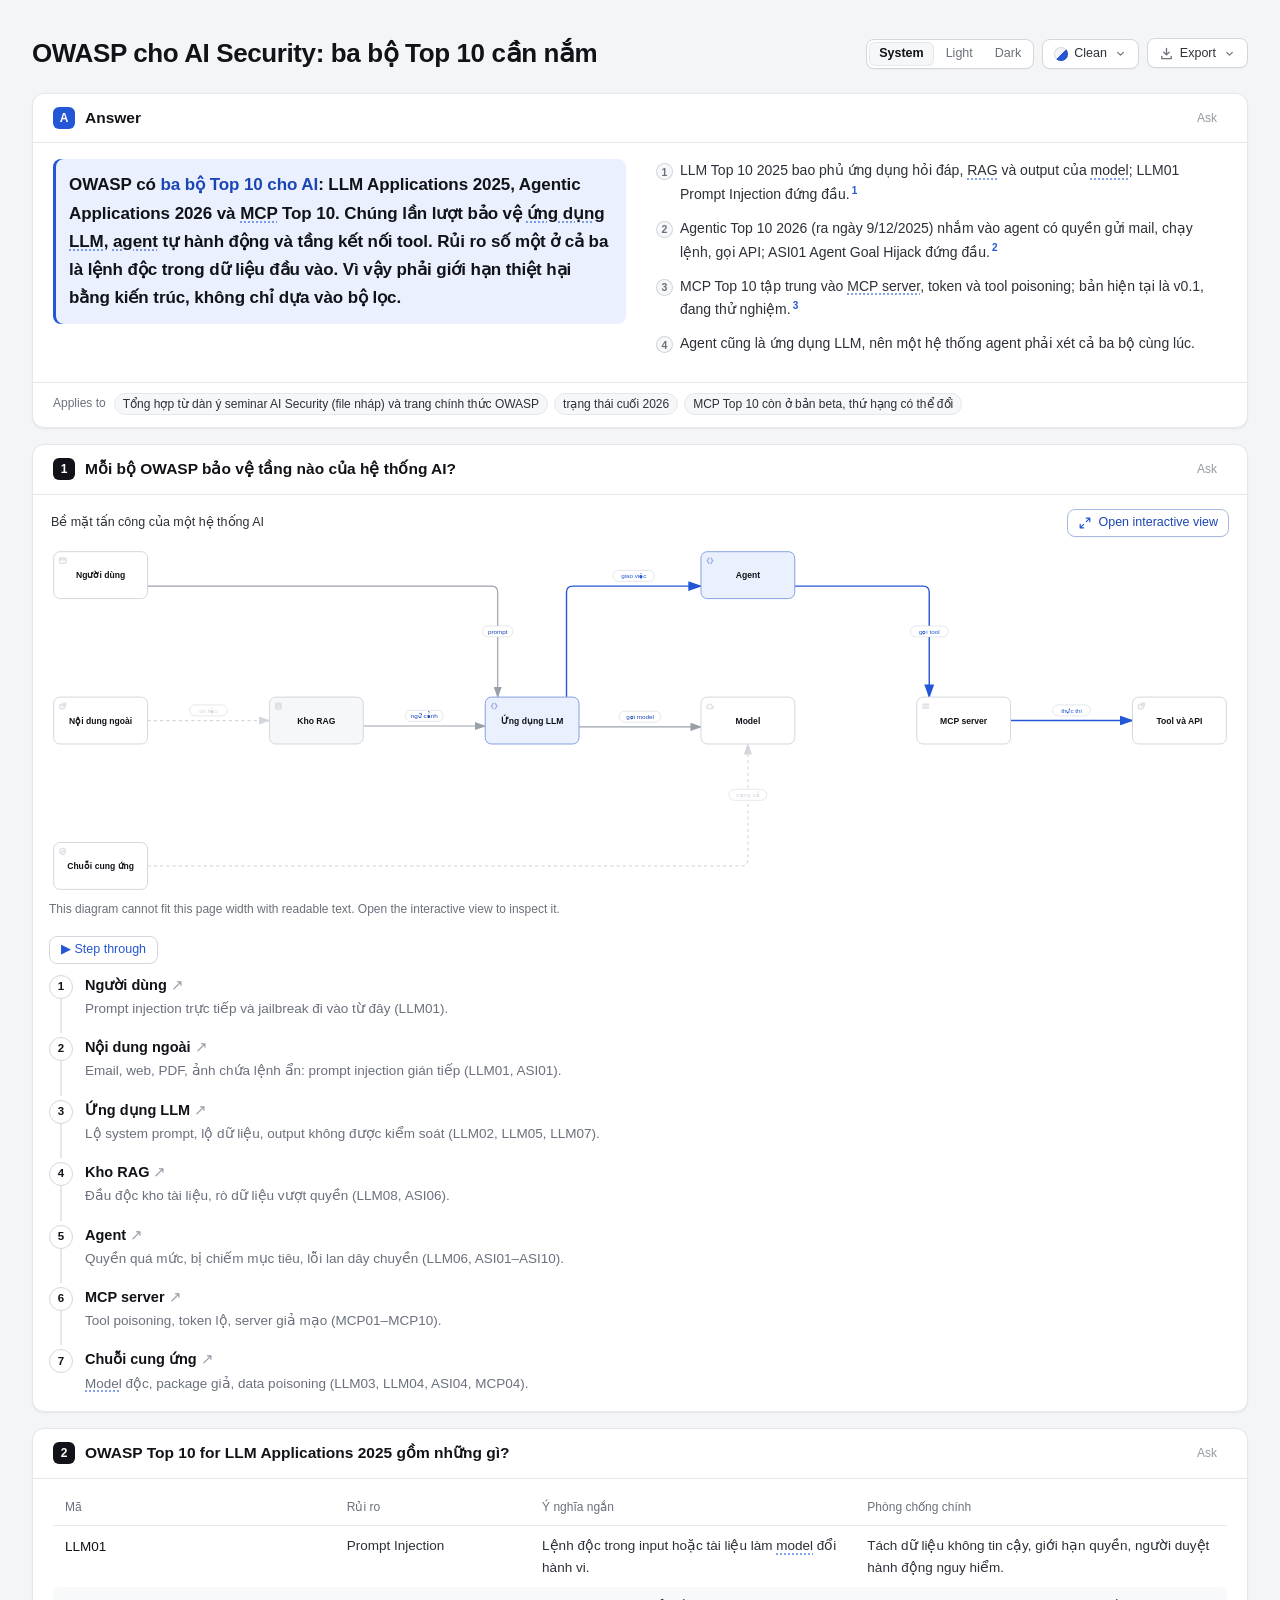
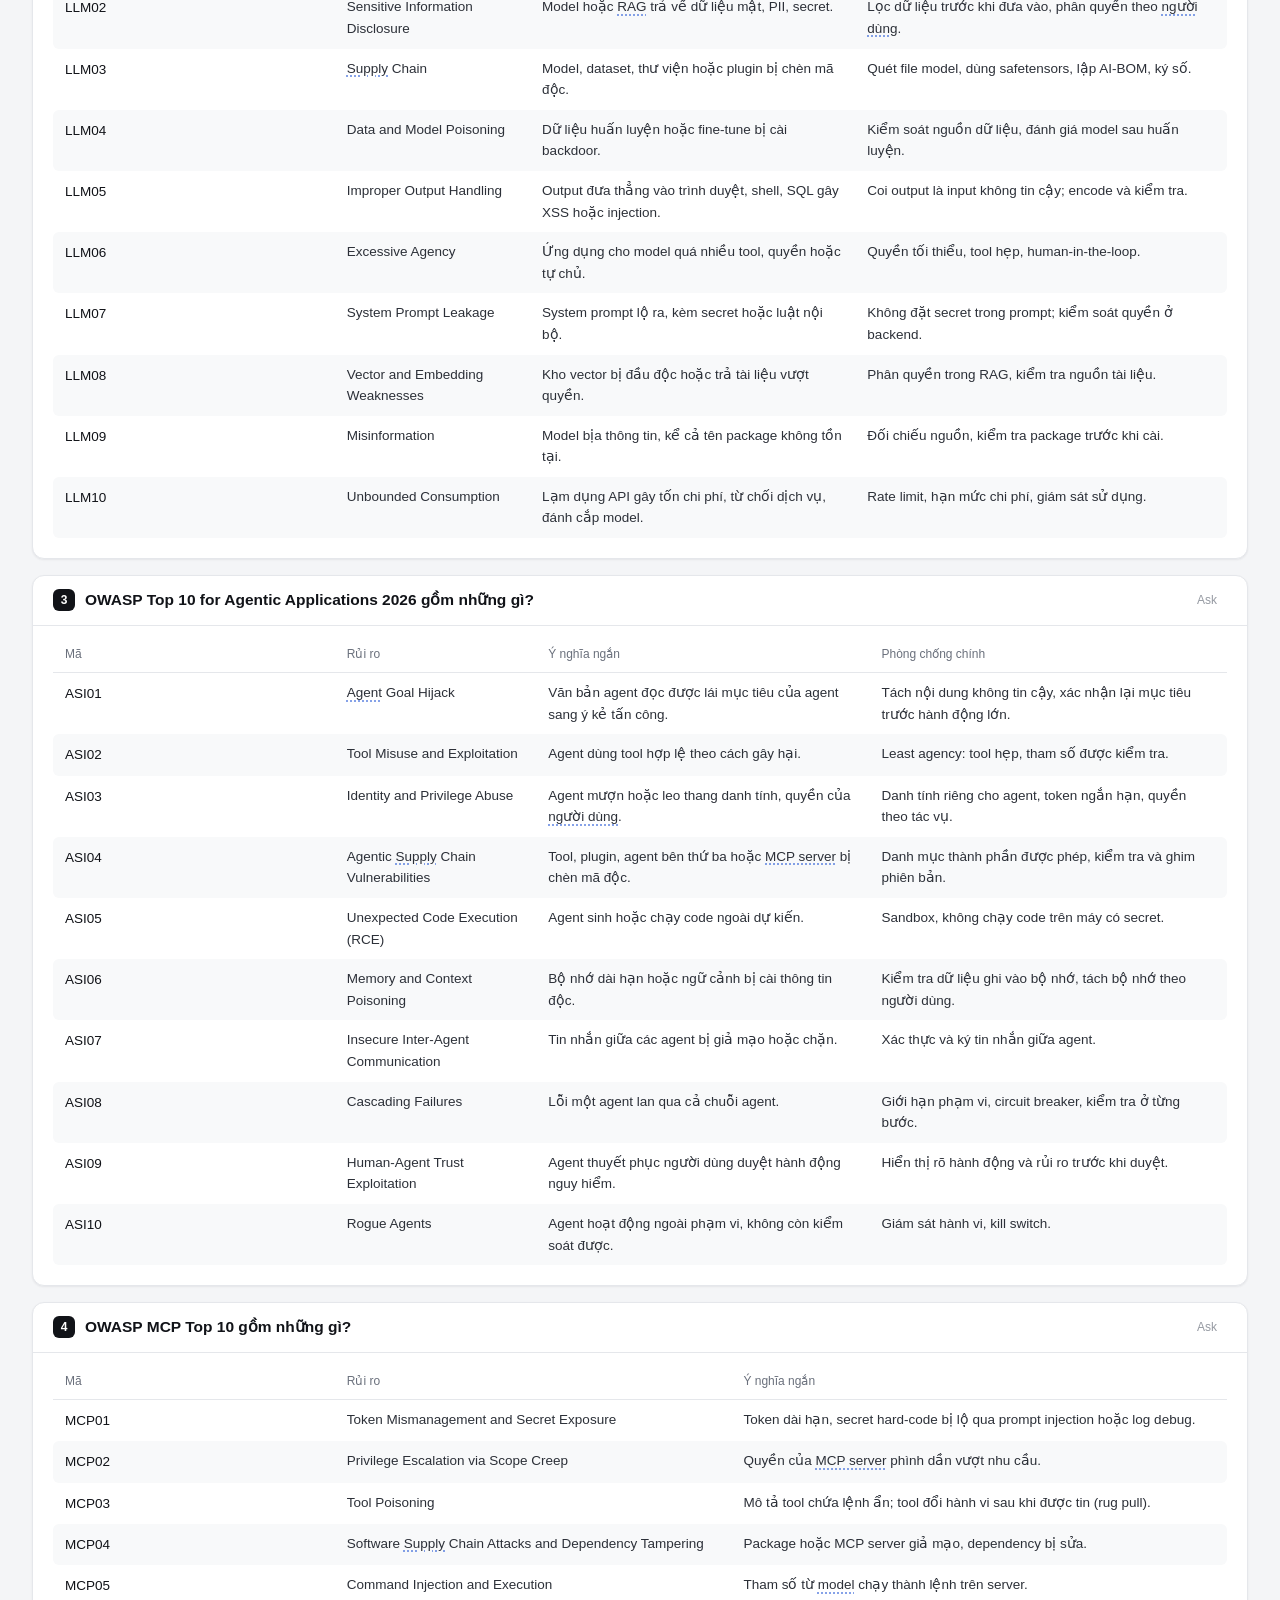
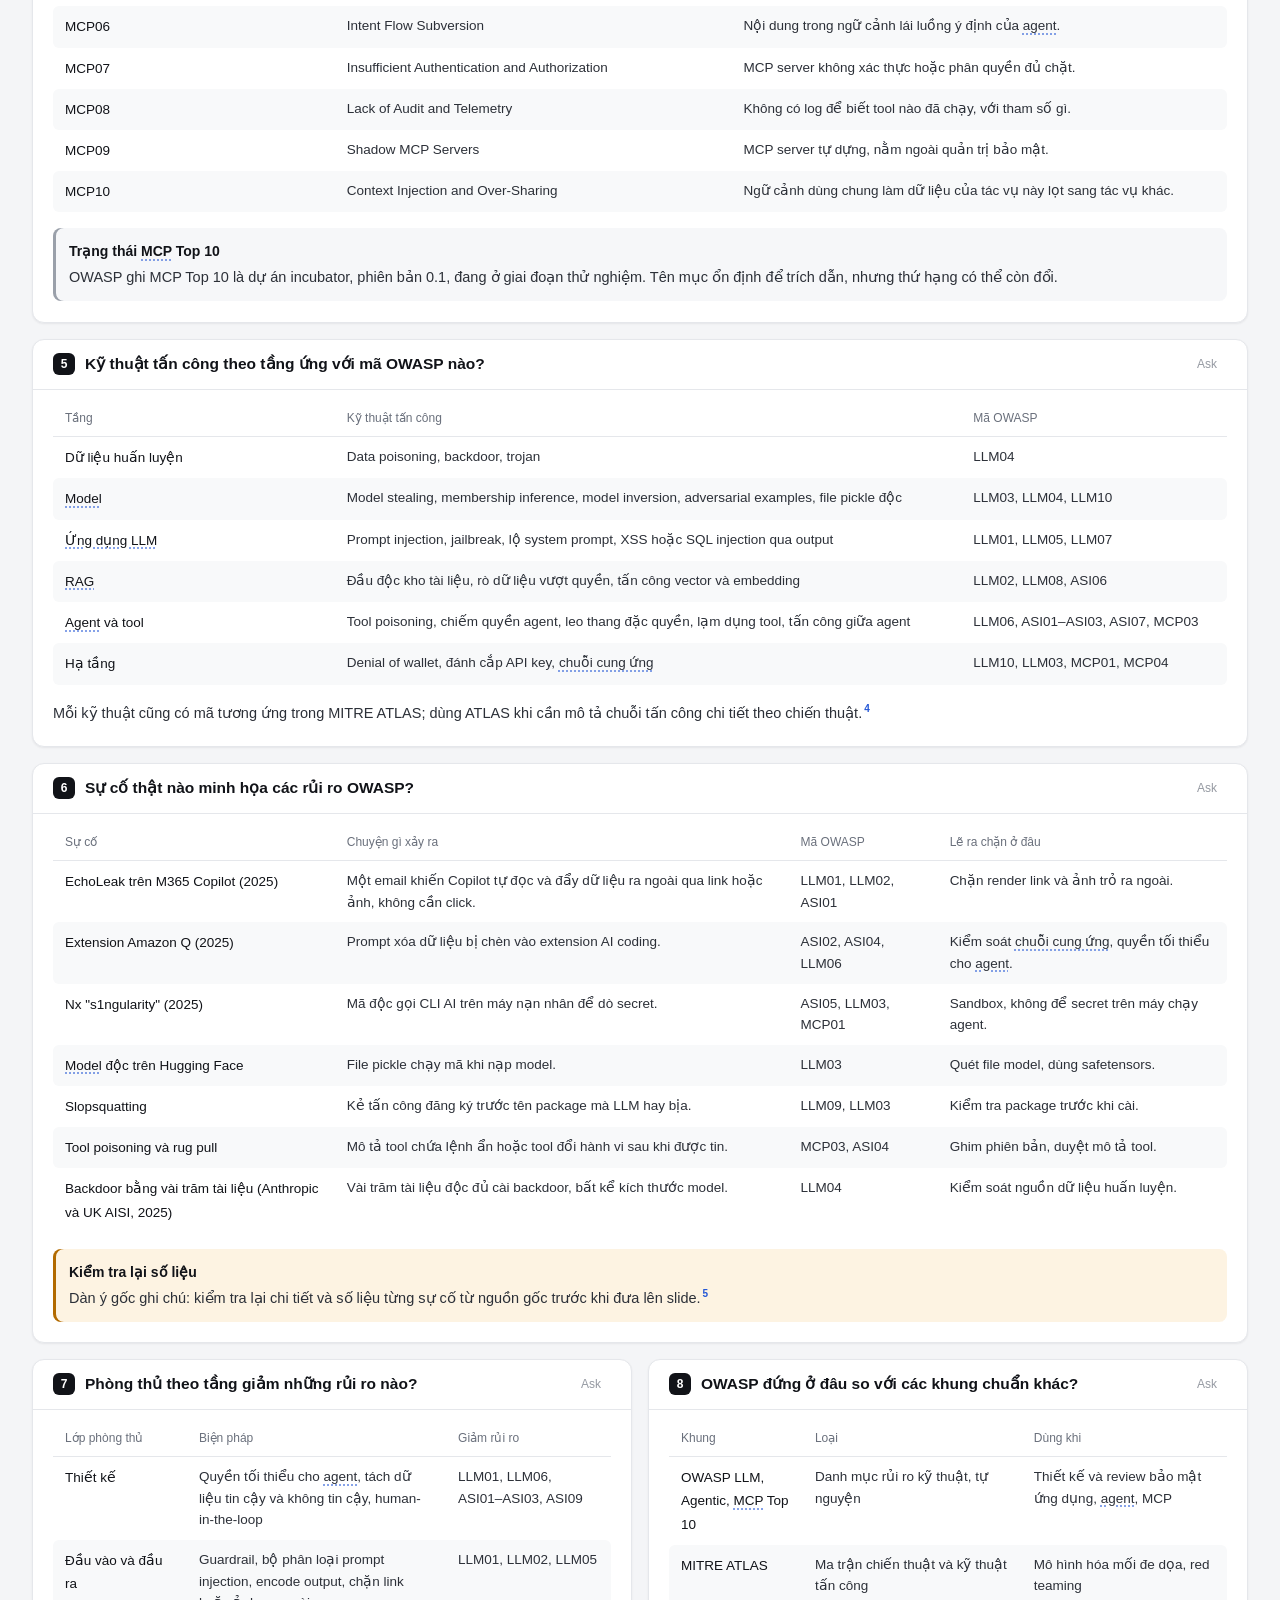
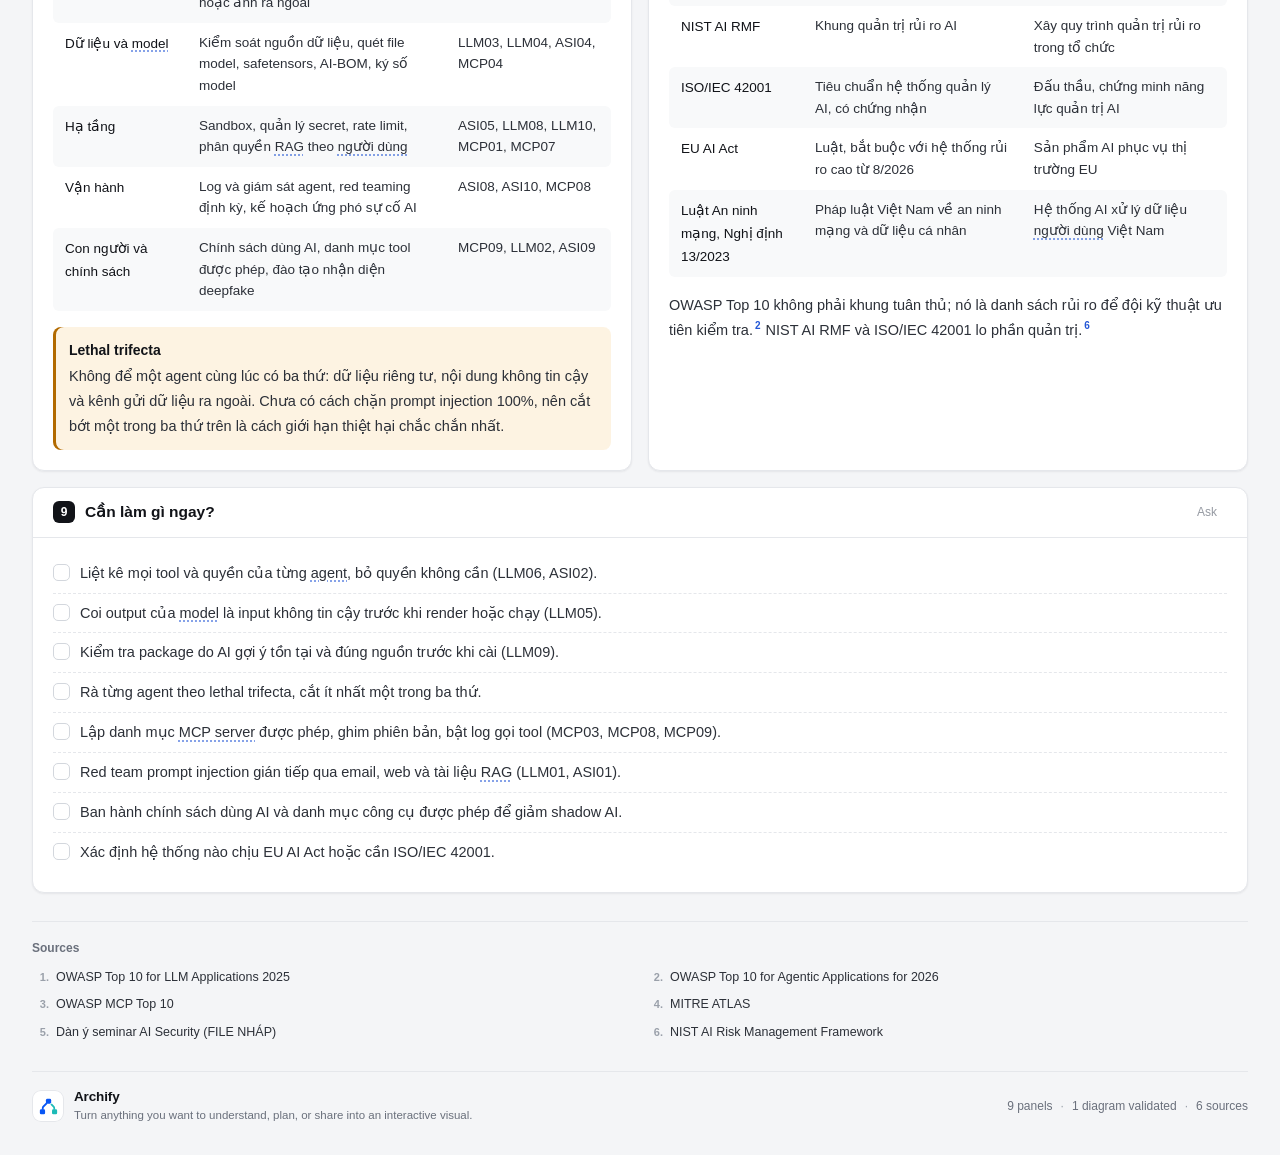
==== commit b05886e8: "Refactor code structure for improved readability and maintainability" ====
--- a/.archify/explainer-owasp-ai-security-20261024-103927/index.html
+++ b/.archify/explainer-owasp-ai-security-20261024-103927/index.html
@@ -1363,7 +1363,7 @@
           </g>
         </g>
       </svg></div></figure><p class="diagram-fit-status fine" role="status" hidden></p><details class="diagram-semantics" open><summary>Diagram structure</summary><ul><li>Người dùng <code>user</code></li><li>Nội dung ngoài <code>content</code></li><li>Ứng dụng LLM <code>app</code></li><li>Model <code>model</code></li><li>Kho RAG <code>rag</code></li><li>Agent <code>agent</code></li><li>MCP server <code>mcp</code></li><li>Tool và API <code>tools</code></li><li>Chuỗi cung ứng <code>supply</code></li><li><code>user</code> → <code>app</code> · prompt</li><li><code>content</code> → <code>rag</code> · tài liệu</li><li><code>app</code> → <code>model</code> · gọi model</li><li><code>rag</code> → <code>app</code> · ngữ cảnh</li><li><code>app</code> → <code>agent</code> · giao việc</li><li><code>agent</code> → <code>mcp</code> · gọi tool</li><li><code>mcp</code> → <code>tools</code> · thực thi</li><li><code>supply</code> → <code>model</code> · trọng số</li></ul></details></div></div><div class="guide-text"><div class="block block-steps" id="layer-steps" data-block-type="steps"><ol class="steps"><li id="s-user"><b><a class="diagram-link" href="#ai-surface" data-diagram-link="ai-surface" data-diagram-hash="focus=user">Người dùng<span aria-hidden="true"> ↗</span></a></b><p>Prompt injection trực tiếp và jailbreak đi vào từ đây (LLM01).</p></li><li id="s-content"><b><a class="diagram-link" href="#ai-surface" data-diagram-link="ai-surface" data-diagram-hash="focus=content">Nội dung ngoài<span aria-hidden="true"> ↗</span></a></b><p>Email, web, PDF, ảnh chứa lệnh ẩn: prompt injection gián tiếp (LLM01, ASI01).</p></li><li id="s-app"><b><a class="diagram-link" href="#ai-surface" data-diagram-link="ai-surface" data-diagram-hash="focus=app">Ứng dụng LLM<span aria-hidden="true"> ↗</span></a></b><p>Lộ system prompt, lộ dữ liệu, output không được kiểm soát (LLM02, LLM05, LLM07).</p></li><li id="s-rag"><b><a class="diagram-link" href="#ai-surface" data-diagram-link="ai-surface" data-diagram-hash="focus=rag">Kho RAG<span aria-hidden="true"> ↗</span></a></b><p>Đầu độc kho tài liệu, rò dữ liệu vượt quyền (LLM08, ASI06).</p></li><li id="s-agent"><b><a class="diagram-link" href="#ai-surface" data-diagram-link="ai-surface" data-diagram-hash="focus=agent">Agent<span aria-hidden="true"> ↗</span></a></b><p>Quyền quá mức, bị chiếm mục tiêu, lỗi lan dây chuyền (LLM06, ASI01–ASI10).</p></li><li id="s-mcp"><b><a class="diagram-link" href="#ai-surface" data-diagram-link="ai-surface" data-diagram-hash="focus=mcp">MCP server<span aria-hidden="true"> ↗</span></a></b><p>Tool poisoning, token lộ, server giả mạo (MCP01–MCP10).</p></li><li id="s-supply"><b><a class="diagram-link" href="#ai-surface" data-diagram-link="ai-surface" data-diagram-hash="focus=supply">Chuỗi cung ứng<span aria-hidden="true"> ↗</span></a></b><p>Model độc, package giả, data poisoning (LLM03, LLM04, ASI04, MCP04).</p></li></ol></div></div></div></section><section class="panel span12" id="llm-top10" data-row="2" data-span-min="7" data-title="OWASP Top 10 for LLM Applications 2025 gồm những gì?"><header class="panel-head"><a class="panel-id" href="#llm-top10" aria-label="OWASP Top 10 for LLM Applications 2025 gồm những gì?">2</a><h2>OWASP Top 10 for LLM Applications 2025 gồm những gì?</h2></header><div class="panel-body"><div class="block block-comparison" id="comparison-ea9c386f945d" data-block-type="comparison"><div class="table-scroll"><table><thead><tr><th scope="col">Mã</th><th scope="col">Rủi ro</th><th scope="col">Ý nghĩa ngắn</th><th scope="col">Phòng chống chính</th></tr></thead><tbody><tr id="row-b2bfd7196eb7"><th scope="row">LLM01</th><td><span class="cell-text">Prompt Injection</span></td><td><span class="cell-text">Lệnh độc trong input hoặc tài liệu làm model đổi hành vi.</span></td><td><span class="cell-text">Tách dữ liệu không tin cậy, giới hạn quyền, người duyệt hành động nguy hiểm.</span></td></tr><tr id="row-87a41f5fe444"><th scope="row">LLM02</th><td><span class="cell-text">Sensitive Information Disclosure</span></td><td><span class="cell-text">Model hoặc RAG trả về dữ liệu mật, PII, secret.</span></td><td><span class="cell-text">Lọc dữ liệu trước khi đưa vào, phân quyền theo người dùng.</span></td></tr><tr id="row-ad54841d9278"><th scope="row">LLM03</th><td><span class="cell-text">Supply Chain</span></td><td><span class="cell-text">Model, dataset, thư viện hoặc plugin bị chèn mã độc.</span></td><td><span class="cell-text">Quét file model, dùng safetensors, lập AI-BOM, ký số.</span></td></tr><tr id="row-3c2ff7cccb8e"><th scope="row">LLM04</th><td><span class="cell-text">Data and Model Poisoning</span></td><td><span class="cell-text">Dữ liệu huấn luyện hoặc fine-tune bị cài backdoor.</span></td><td><span class="cell-text">Kiểm soát nguồn dữ liệu, đánh giá model sau huấn luyện.</span></td></tr><tr id="row-1dd54872aa0d"><th scope="row">LLM05</th><td><span class="cell-text">Improper Output Handling</span></td><td><span class="cell-text">Output đưa thẳng vào trình duyệt, shell, SQL gây XSS hoặc injection.</span></td><td><span class="cell-text">Coi output là input không tin cậy; encode và kiểm tra.</span></td></tr><tr id="row-205fb3fc78f6"><th scope="row">LLM06</th><td><span class="cell-text">Excessive Agency</span></td><td><span class="cell-text">Ứng dụng cho model quá nhiều tool, quyền hoặc tự chủ.</span></td><td><span class="cell-text">Quyền tối thiểu, tool hẹp, human-in-the-loop.</span></td></tr><tr id="row-b3fc38cafbeb"><th scope="row">LLM07</th><td><span class="cell-text">System Prompt Leakage</span></td><td><span class="cell-text">System prompt lộ ra, kèm secret hoặc luật nội bộ.</span></td><td><span class="cell-text">Không đặt secret trong prompt; kiểm soát quyền ở backend.</span></td></tr><tr id="row-1cc78c444a60"><th scope="row">LLM08</th><td><span class="cell-text">Vector and Embedding Weaknesses</span></td><td><span class="cell-text">Kho vector bị đầu độc hoặc trả tài liệu vượt quyền.</span></td><td><span class="cell-text">Phân quyền trong RAG, kiểm tra nguồn tài liệu.</span></td></tr><tr id="row-b99b03e14249"><th scope="row">LLM09</th><td><span class="cell-text">Misinformation</span></td><td><span class="cell-text">Model bịa thông tin, kể cả tên package không tồn tại.</span></td><td><span class="cell-text">Đối chiếu nguồn, kiểm tra package trước khi cài.</span></td></tr><tr id="row-727db34f4e68"><th scope="row">LLM10</th><td><span class="cell-text">Unbounded Consumption</span></td><td><span class="cell-text">Lạm dụng API gây tốn chi phí, từ chối dịch vụ, đánh cắp model.</span></td><td><span class="cell-text">Rate limit, hạn mức chi phí, giám sát sử dụng.</span></td></tr></tbody></table></div></div></div></section><section class="panel span12" id="agentic-top10" data-row="3" data-span-min="7" data-title="OWASP Top 10 for Agentic Applications 2026 gồm những gì?"><header class="panel-head"><a class="panel-id" href="#agentic-top10" aria-label="OWASP Top 10 for Agentic Applications 2026 gồm những gì?">3</a><h2>OWASP Top 10 for Agentic Applications 2026 gồm những gì?</h2></header><div class="panel-body"><div class="block block-comparison" id="comparison-4e1b15aa7993" data-block-type="comparison"><div class="table-scroll"><table><thead><tr><th scope="col">Mã</th><th scope="col">Rủi ro</th><th scope="col">Ý nghĩa ngắn</th><th scope="col">Phòng chống chính</th></tr></thead><tbody><tr id="row-8152a8e07732"><th scope="row">ASI01</th><td><span class="cell-text">Agent Goal Hijack</span></td><td><span class="cell-text">Văn bản agent đọc được lái mục tiêu của agent sang ý kẻ tấn công.</span></td><td><span class="cell-text">Tách nội dung không tin cậy, xác nhận lại mục tiêu trước hành động lớn.</span></td></tr><tr id="row-754f14bec172"><th scope="row">ASI02</th><td><span class="cell-text">Tool Misuse and Exploitation</span></td><td><span class="cell-text">Agent dùng tool hợp lệ theo cách gây hại.</span></td><td><span class="cell-text">Least agency: tool hẹp, tham số được kiểm tra.</span></td></tr><tr id="row-4300fb410a18"><th scope="row">ASI03</th><td><span class="cell-text">Identity and Privilege Abuse</span></td><td><span class="cell-text">Agent mượn hoặc leo thang danh tính, quyền của người dùng.</span></td><td><span class="cell-text">Danh tính riêng cho agent, token ngắn hạn, quyền theo tác vụ.</span></td></tr><tr id="row-6aaaa4b79d04"><th scope="row">ASI04</th><td><span class="cell-text">Agentic Supply Chain Vulnerabilities</span></td><td><span class="cell-text">Tool, plugin, agent bên thứ ba hoặc MCP server bị chèn mã độc.</span></td><td><span class="cell-text">Danh mục thành phần được phép, kiểm tra và ghim phiên bản.</span></td></tr><tr id="row-aa6651c5567a"><th scope="row">ASI05</th><td><span class="cell-text">Unexpected Code Execution (RCE)</span></td><td><span class="cell-text">Agent sinh hoặc chạy code ngoài dự kiến.</span></td><td><span class="cell-text">Sandbox, không chạy code trên máy có secret.</span></td></tr><tr id="row-61ce49e7c441"><th scope="row">ASI06</th><td><span class="cell-text">Memory and Context Poisoning</span></td><td><span class="cell-text">Bộ nhớ dài hạn hoặc ngữ cảnh bị cài thông tin độc.</span></td><td><span class="cell-text">Kiểm tra dữ liệu ghi vào bộ nhớ, tách bộ nhớ theo người dùng.</span></td></tr><tr id="row-a5fbe654e58e"><th scope="row">ASI07</th><td><span class="cell-text">Insecure Inter-Agent Communication</span></td><td><span class="cell-text">Tin nhắn giữa các agent bị giả mạo hoặc chặn.</span></td><td><span class="cell-text">Xác thực và ký tin nhắn giữa agent.</span></td></tr><tr id="row-822aaf1c0c55"><th scope="row">ASI08</th><td><span class="cell-text">Cascading Failures</span></td><td><span class="cell-text">Lỗi một agent lan qua cả chuỗi agent.</span></td><td><span class="cell-text">Giới hạn phạm vi, circuit breaker, kiểm tra ở từng bước.</span></td></tr><tr id="row-28edb1c44ba1"><th scope="row">ASI09</th><td><span class="cell-text">Human-Agent Trust Exploitation</span></td><td><span class="cell-text">Agent thuyết phục người dùng duyệt hành động nguy hiểm.</span></td><td><span class="cell-text">Hiển thị rõ hành động và rủi ro trước khi duyệt.</span></td></tr><tr id="row-d565f007afc9"><th scope="row">ASI10</th><td><span class="cell-text">Rogue Agents</span></td><td><span class="cell-text">Agent hoạt động ngoài phạm vi, không còn kiểm soát được.</span></td><td><span class="cell-text">Giám sát hành vi, kill switch.</span></td></tr></tbody></table></div></div></div></section><section class="panel span6" id="mcp-top10" data-row="4" data-span-min="6" data-title="OWASP MCP Top 10 gồm những gì?"><header class="panel-head"><a class="panel-id" href="#mcp-top10" aria-label="OWASP MCP Top 10 gồm những gì?">4</a><h2>OWASP MCP Top 10 gồm những gì?</h2></header><div class="panel-body"><div class="block block-comparison" id="comparison-cfe6119b91b2" data-block-type="comparison"><div class="table-scroll"><table><thead><tr><th scope="col">Mã</th><th scope="col">Rủi ro</th><th scope="col">Ý nghĩa ngắn</th></tr></thead><tbody><tr id="row-7a2943936212"><th scope="row">MCP01</th><td><span class="cell-text">Token Mismanagement and Secret Exposure</span></td><td><span class="cell-text">Token dài hạn, secret hard-code bị lộ qua prompt injection hoặc log debug.</span></td></tr><tr id="row-5c625a763f63"><th scope="row">MCP02</th><td><span class="cell-text">Privilege Escalation via Scope Creep</span></td><td><span class="cell-text">Quyền của MCP server phình dần vượt nhu cầu.</span></td></tr><tr id="row-43a4c2b05e36"><th scope="row">MCP03</th><td><span class="cell-text">Tool Poisoning</span></td><td><span class="cell-text">Mô tả tool chứa lệnh ẩn; tool đổi hành vi sau khi được tin (rug pull).</span></td></tr><tr id="row-a29fdc0467f4"><th scope="row">MCP04</th><td><span class="cell-text">Software Supply Chain Attacks and Dependency Tampering</span></td><td><span class="cell-text">Package hoặc MCP server giả mạo, dependency bị sửa.</span></td></tr><tr id="row-8259dededf11"><th scope="row">MCP05</th><td><span class="cell-text">Command Injection and Execution</span></td><td><span class="cell-text">Tham số từ model chạy thành lệnh trên server.</span></td></tr><tr id="row-9ec731d249e3"><th scope="row">MCP06</th><td><span class="cell-text">Intent Flow Subversion</span></td><td><span class="cell-text">Nội dung trong ngữ cảnh lái luồng ý định của agent.</span></td></tr><tr id="row-44aa14a3423f"><th scope="row">MCP07</th><td><span class="cell-text">Insufficient Authentication and Authorization</span></td><td><span class="cell-text">MCP server không xác thực hoặc phân quyền đủ chặt.</span></td></tr><tr id="row-440099b5d36a"><th scope="row">MCP08</th><td><span class="cell-text">Lack of Audit and Telemetry</span></td><td><span class="cell-text">Không có log để biết tool nào đã chạy, với tham số gì.</span></td></tr><tr id="row-b60a26d119d4"><th scope="row">MCP09</th><td><span class="cell-text">Shadow MCP Servers</span></td><td><span class="cell-text">MCP server tự dựng, nằm ngoài quản trị bảo mật.</span></td></tr><tr id="row-b5c428a91afb"><th scope="row">MCP10</th><td><span class="cell-text">Context Injection and Over-Sharing</span></td><td><span class="cell-text">Ngữ cảnh dùng chung làm dữ liệu của tác vụ này lọt sang tác vụ khác.</span></td></tr></tbody></table></div></div><div class="block block-callout" id="callout-e47e49388efe" data-block-type="callout"><aside class="callout note"><h3>Trạng thái MCP Top 10</h3><p>OWASP ghi MCP Top 10 là dự án incubator, phiên bản 0.1, đang ở giai đoạn thử nghiệm. Tên mục ổn định để trích dẫn, nhưng thứ hạng có thể còn đổi.</p></aside></div></div></section><section class="panel span6" id="attack-map" data-row="4" data-span-min="6" data-title="Kỹ thuật tấn công theo tầng ứng với mã OWASP nào?"><header class="panel-head"><a class="panel-id" href="#attack-map" aria-label="Kỹ thuật tấn công theo tầng ứng với mã OWASP nào?">5</a><h2>Kỹ thuật tấn công theo tầng ứng với mã OWASP nào?</h2></header><div class="panel-body"><div class="block block-comparison" id="comparison-f39abd75afec" data-block-type="comparison"><div class="table-scroll"><table><thead><tr><th scope="col">Tầng</th><th scope="col">Kỹ thuật tấn công</th><th scope="col">Mã OWASP</th></tr></thead><tbody><tr id="row-9e6b12dd21b5"><th scope="row">Dữ liệu huấn luyện</th><td><span class="cell-text">Data poisoning, backdoor, trojan</span></td><td><span class="cell-text">LLM04</span></td></tr><tr id="row-b7c895f2818e"><th scope="row">Model</th><td><span class="cell-text">Model stealing, membership inference, model inversion, adversarial examples, file pickle độc</span></td><td><span class="cell-text">LLM03, LLM04, LLM10</span></td></tr><tr id="row-e12c108e5c76"><th scope="row">Ứng dụng LLM</th><td><span class="cell-text">Prompt injection, jailbreak, lộ system prompt, XSS hoặc SQL injection qua output</span></td><td><span class="cell-text">LLM01, LLM05, LLM07</span></td></tr><tr id="row-2a2618335417"><th scope="row">RAG</th><td><span class="cell-text">Đầu độc kho tài liệu, rò dữ liệu vượt quyền, tấn công vector và embedding</span></td><td><span class="cell-text">LLM02, LLM08, ASI06</span></td></tr><tr id="row-436d63c54eb6"><th scope="row">Agent và tool</th><td><span class="cell-text">Tool poisoning, chiếm quyền agent, leo thang đặc quyền, lạm dụng tool, tấn công giữa agent</span></td><td><span class="cell-text">LLM06, ASI01–ASI03, ASI07, MCP03</span></td></tr><tr id="row-2a986b3c51af"><th scope="row">Hạ tầng</th><td><span class="cell-text">Denial of wallet, đánh cắp API key, chuỗi cung ứng</span></td><td><span class="cell-text">LLM10, LLM03, MCP01, MCP04</span></td></tr></tbody></table></div></div><div class="block block-prose" id="prose-8f08fe19f446" data-block-type="prose"><p>Mỗi kỹ thuật cũng có mã tương ứng trong MITRE ATLAS; dùng ATLAS khi cần mô tả chuỗi tấn công chi tiết theo chiến thuật.<sup class="cite"><a href="#source-atlas">4</a></sup></p></div></div></section><section class="panel span12" id="incidents" data-row="5" data-span-min="7" data-title="Sự cố thật nào minh họa các rủi ro OWASP?"><header class="panel-head"><a class="panel-id" href="#incidents" aria-label="Sự cố thật nào minh họa các rủi ro OWASP?">6</a><h2>Sự cố thật nào minh họa các rủi ro OWASP?</h2></header><div class="panel-body"><div class="block block-comparison" id="comparison-3ee8f2a11074" data-block-type="comparison"><div class="table-scroll"><table><thead><tr><th scope="col">Sự cố</th><th scope="col">Chuyện gì xảy ra</th><th scope="col">Mã OWASP</th><th scope="col">Lẽ ra chặn ở đâu</th></tr></thead><tbody><tr id="row-ffe7d2ee73af"><th scope="row">EchoLeak trên M365 Copilot (2025)</th><td><span class="cell-text">Một email khiến Copilot tự đọc và đẩy dữ liệu ra ngoài qua link hoặc ảnh, không cần click.</span></td><td><span class="cell-text">LLM01, LLM02, ASI01</span></td><td><span class="cell-text">Chặn render link và ảnh trỏ ra ngoài.</span></td></tr><tr id="row-e2537cdcf448"><th scope="row">Extension Amazon Q (2025)</th><td><span class="cell-text">Prompt xóa dữ liệu bị chèn vào extension AI coding.</span></td><td><span class="cell-text">ASI02, ASI04, LLM06</span></td><td><span class="cell-text">Kiểm soát chuỗi cung ứng, quyền tối thiểu cho agent.</span></td></tr><tr id="row-9d77307b84b1"><th scope="row">Nx &quot;s1ngularity&quot; (2025)</th><td><span class="cell-text">Mã độc gọi CLI AI trên máy nạn nhân để dò secret.</span></td><td><span class="cell-text">ASI05, LLM03, MCP01</span></td><td><span class="cell-text">Sandbox, không để secret trên máy chạy agent.</span></td></tr><tr id="row-dd3081343986"><th scope="row">Model độc trên Hugging Face</th><td><span class="cell-text">File pickle chạy mã khi nạp model.</span></td><td><span class="cell-text">LLM03</span></td><td><span class="cell-text">Quét file model, dùng safetensors.</span></td></tr><tr id="row-debe54d4fb54"><th scope="row">Slopsquatting</th><td><span class="cell-text">Kẻ tấn công đăng ký trước tên package mà LLM hay bịa.</span></td><td><span class="cell-text">LLM09, LLM03</span></td><td><span class="cell-text">Kiểm tra package trước khi cài.</span></td></tr><tr id="row-ae0e95a627dd"><th scope="row">Tool poisoning và rug pull</th><td><span class="cell-text">Mô tả tool chứa lệnh ẩn hoặc tool đổi hành vi sau khi được tin.</span></td><td><span class="cell-text">MCP03, ASI04</span></td><td><span class="cell-text">Ghim phiên bản, duyệt mô tả tool.</span></td></tr><tr id="row-7220f60564b2"><th scope="row">Backdoor bằng vài trăm tài liệu (Anthropic và UK AISI, 2025)</th><td><span class="cell-text">Vài trăm tài liệu độc đủ cài backdoor, bất kể kích thước model.</span></td><td><span class="cell-text">LLM04</span></td><td><span class="cell-text">Kiểm soát nguồn dữ liệu huấn luyện.</span></td></tr></tbody></table></div></div><div class="block block-callout" id="callout-d51f533124c9" data-block-type="callout"><aside class="callout warning"><h3>Kiểm tra lại số liệu</h3><p>Dàn ý gốc ghi chú: kiểm tra lại chi tiết và số liệu từng sự cố từ nguồn gốc trước khi đưa lên slide.<sup class="cite"><a href="#source-draft">5</a></sup></p></aside></div></div></section><section class="panel span6" id="defense" data-row="6" data-span-min="6" data-title="Phòng thủ theo tầng giảm những rủi ro nào?"><header class="panel-head"><a class="panel-id" href="#defense" aria-label="Phòng thủ theo tầng giảm những rủi ro nào?">7</a><h2>Phòng thủ theo tầng giảm những rủi ro nào?</h2></header><div class="panel-body"><div class="block block-comparison" id="comparison-605b3fa7fbb4" data-block-type="comparison"><div class="table-scroll"><table><thead><tr><th scope="col">Lớp phòng thủ</th><th scope="col">Biện pháp</th><th scope="col">Giảm rủi ro</th></tr></thead><tbody><tr id="row-5cd2871e61a9"><th scope="row">Thiết kế</th><td><span class="cell-text">Quyền tối thiểu cho agent, tách dữ liệu tin cậy và không tin cậy, human-in-the-loop</span></td><td><span class="cell-text">LLM01, LLM06, ASI01–ASI03, ASI09</span></td></tr><tr id="row-d538b0f9b68c"><th scope="row">Đầu vào và đầu ra</th><td><span class="cell-text">Guardrail, bộ phân loại prompt injection, encode output, chặn link hoặc ảnh ra ngoài</span></td><td><span class="cell-text">LLM01, LLM02, LLM05</span></td></tr><tr id="row-ffa33e9997e2"><th scope="row">Dữ liệu và model</th><td><span class="cell-text">Kiểm soát nguồn dữ liệu, quét file model, safetensors, AI-BOM, ký số model</span></td><td><span class="cell-text">LLM03, LLM04, ASI04, MCP04</span></td></tr><tr id="row-c23afaf5bf6c"><th scope="row">Hạ tầng</th><td><span class="cell-text">Sandbox, quản lý secret, rate limit, phân quyền RAG theo người dùng</span></td><td><span class="cell-text">ASI05, LLM08, LLM10, MCP01, MCP07</span></td></tr><tr id="row-e853805c0f48"><th scope="row">Vận hành</th><td><span class="cell-text">Log và giám sát agent, red teaming định kỳ, kế hoạch ứng phó sự cố AI</span></td><td><span class="cell-text">ASI08, ASI10, MCP08</span></td></tr><tr id="row-9f48f3bb2ae1"><th scope="row">Con người và chính sách</th><td><span class="cell-text">Chính sách dùng AI, danh mục tool được phép, đào tạo nhận diện deepfake</span></td><td><span class="cell-text">MCP09, LLM02, ASI09</span></td></tr></tbody></table></div></div><div class="block block-callout" id="callout-87089be97845" data-block-type="callout"><aside class="callout warning"><h3>Lethal trifecta</h3><p>Không để một agent cùng lúc có ba thứ: dữ liệu riêng tư, nội dung không tin cậy và kênh gửi dữ liệu ra ngoài.
-Chưa có cách chặn prompt injection 100%, nên cắt bớt một trong ba thứ trên là cách giới hạn thiệt hại chắc chắn nhất.</p></aside></div></div></section><section class="panel span6" id="frameworks" data-row="6" data-span-min="6" data-title="OWASP đứng ở đâu so với các khung chuẩn khác?"><header class="panel-head"><a class="panel-id" href="#frameworks" aria-label="OWASP đứng ở đâu so với các khung chuẩn khác?">8</a><h2>OWASP đứng ở đâu so với các khung chuẩn khác?</h2></header><div class="panel-body"><div class="block block-comparison" id="comparison-d0068637c678" data-block-type="comparison"><div class="table-scroll"><table><thead><tr><th scope="col">Khung</th><th scope="col">Loại</th><th scope="col">Dùng khi</th></tr></thead><tbody><tr id="row-1b57310ea0dc"><th scope="row">OWASP LLM, Agentic, MCP Top 10</th><td><span class="cell-text">Danh mục rủi ro kỹ thuật, tự nguyện</span></td><td><span class="cell-text">Thiết kế và review bảo mật ứng dụng, agent, MCP</span></td></tr><tr id="row-3f6a0df0d319"><th scope="row">MITRE ATLAS</th><td><span class="cell-text">Ma trận chiến thuật và kỹ thuật tấn công</span></td><td><span class="cell-text">Mô hình hóa mối đe dọa, red teaming</span></td></tr><tr id="row-2257364da1fc"><th scope="row">NIST AI RMF</th><td><span class="cell-text">Khung quản trị rủi ro AI</span></td><td><span class="cell-text">Xây quy trình quản trị rủi ro trong tổ chức</span></td></tr><tr id="row-60a0b1e65387"><th scope="row">ISO/IEC 42001</th><td><span class="cell-text">Tiêu chuẩn hệ thống quản lý AI, có chứng nhận</span></td><td><span class="cell-text">Đấu thầu, chứng minh năng lực quản trị AI</span></td></tr><tr id="row-b1f067c0b71e"><th scope="row">EU AI Act</th><td><span class="cell-text">Luật, bắt buộc với hệ thống rủi ro cao từ 8/2026</span></td><td><span class="cell-text">Sản phẩm AI phục vụ thị trường EU</span></td></tr><tr id="row-d31a5182239b"><th scope="row">Luật An ninh mạng, Nghị định 13/2023</th><td><span class="cell-text">Pháp luật Việt Nam về an ninh mạng và dữ liệu cá nhân</span></td><td><span class="cell-text">Hệ thống AI xử lý dữ liệu người dùng Việt Nam</span></td></tr></tbody></table></div></div><div class="block block-prose" id="prose-0cee8ef82f75" data-block-type="prose"><p>OWASP Top 10 không phải khung tuân thủ; nó là danh sách rủi ro để đội kỹ thuật ưu tiên kiểm tra.<sup class="cite"><a href="#source-agentic-top10">2</a></sup> NIST AI RMF và ISO/IEC 42001 lo phần quản trị.<sup class="cite"><a href="#source-nist-rmf">6</a></sup></p></div></div></section><section class="panel span12" id="checklist" data-row="7" data-span-min="4" data-measure="text" data-title="Cần làm gì ngay?"><header class="panel-head"><a class="panel-id" href="#checklist" aria-label="Cần làm gì ngay?">9</a><h2>Cần làm gì ngay?</h2></header><div class="panel-body"><div class="block block-list" id="list-f39385db58f8" data-block-type="list"><ul class="checklist"><li><label><input type="checkbox"><span>Dev: liệt kê mọi tool và quyền của từng agent, bỏ quyền không cần (LLM06, ASI02).</span></label></li><li><label><input type="checkbox"><span>Dev: coi output của model là input không tin cậy trước khi render hoặc chạy (LLM05).</span></label></li><li><label><input type="checkbox"><span>Dev: kiểm tra package do AI gợi ý tồn tại và đúng nguồn trước khi cài (LLM09).</span></label></li><li><label><input type="checkbox"><span>Đội bảo mật: rà từng agent theo lethal trifecta, cắt ít nhất một trong ba thứ.</span></label></li><li><label><input type="checkbox"><span>Đội bảo mật: lập danh mục MCP server được phép, ghim phiên bản, bật log gọi tool (MCP03, MCP08, MCP09).</span></label></li><li><label><input type="checkbox"><span>Đội bảo mật: red team prompt injection gián tiếp qua email, web và tài liệu RAG (LLM01, ASI01).</span></label></li><li><label><input type="checkbox"><span>Lãnh đạo: ban hành chính sách dùng AI và danh mục công cụ được phép để giảm shadow AI.</span></label></li><li><label><input type="checkbox"><span>Lãnh đạo: xác định hệ thống nào chịu EU AI Act hoặc cần ISO/IEC 42001.</span></label></li></ul></div></div></section></div></main><footer><section class="sources"><h2>Sources</h2><ol><li id="source-llm-top10" value="1"><a href="https://genai.owasp.org/llm-top-10/" target="_blank" rel="noopener noreferrer">OWASP Top 10 for LLM Applications 2025</a></li><li id="source-agentic-top10" value="2"><a href="https://genai.owasp.org/resource/owasp-top-10-for-agentic-applications-for-2026/" target="_blank" rel="noopener noreferrer">OWASP Top 10 for Agentic Applications for 2026</a></li><li id="source-mcp-top10" value="3"><a href="https://owasp.org/www-project-mcp-top-10/" target="_blank" rel="noopener noreferrer">OWASP MCP Top 10</a></li><li id="source-atlas" value="4"><a href="https://atlas.mitre.org/" target="_blank" rel="noopener noreferrer">MITRE ATLAS</a></li><li id="source-draft" value="5"><a href="https://docs.google.com/document/d/10sR9X-nVKb5lt8T7F-ZRfCF0FjCb5pF2OG8k129IehA/edit" target="_blank" rel="noopener noreferrer">Dàn ý seminar AI Security (FILE NHÁP)</a></li><li id="source-nist-rmf" value="6"><a href="https://www.nist.gov/itl/ai-risk-management-framework" target="_blank" rel="noopener noreferrer">NIST AI Risk Management Framework</a></li></ol></section><div class="colophon"><a class="colophon-brand" href="https://github.com/tt-a1i/archify" target="_blank" rel="noopener noreferrer"><span class="colophon-mark" aria-hidden="true"><svg xmlns="http://www.w3.org/2000/svg" viewBox="0 0 400 360" fill="none"><path d="M151 94 81 164C67 178 60 191 60 212V248H97V212C97 204 100 199 106 193L179 120Z" fill="#0856F5"/><path d="M238 135C252 132 261 126 270 116L321 167C334 180 339 194 339 213V248H303V213C303 204 300 199 294 193Z" fill="#1DBBB7"/><rect x="146" y="16" width="110" height="104" rx="30" fill="#0856F5"/><rect x="18" y="238" width="110" height="104" rx="28" fill="#0856F5"/><rect x="274" y="238" width="108" height="104" rx="28" fill="#1DBBB7"/></svg></span><span class="colophon-words"><span class="colophon-name">Archify</span><span class="colophon-tagline">Turn anything you want to understand, plan, or share into an interactive visual.</span></span></a><p class="colophon-facts"><span>9 panels</span><span>1 diagram validated</span><span>6 sources</span></p></div></footer></div><dialog class="viewer-dialog" id="diagram-dialog" aria-labelledby="diagram-dialog-title"><header><h2 id="diagram-dialog-title"></h2><button type="button" class="viewer-close" data-close-diagram><svg class="tool-icon" viewBox="0 0 16 16" aria-hidden="true" focusable="false"><path d="M4 4l8 8M12 4l-8 8"/></svg><span>Close</span><kbd>Esc</kbd></button></header><p class="dialog-loading" role="status">Opening diagram…</p></dialog><div id="toast" role="status" aria-live="polite"></div><script type="application/json" id="archify-explainer-prepared">{"schemaVersion":1,"kind":"archify-explainer-prepared","document":{"schema_version":1,"diagram_type":"explainer","meta":{"title":"OWASP cho AI Security: ba bộ Top 10 cần nắm","id":"owasp-ai-security","locale":"en"},"answer":{"summary":"OWASP có **ba bộ Top 10 cho AI**: LLM Applications 2025, Agentic Applications 2026 và MCP Top 10. Chúng lần lượt bảo vệ ứng dụng LLM, agent tự hành động và tầng kết nối tool. Rủi ro số một ở cả ba là lệnh độc trong dữ liệu đầu vào. Vì vậy phải giới hạn thiệt hại bằng kiến trúc, không chỉ dựa vào bộ lọc.","reasons":["LLM Top 10 2025 bao phủ ứng dụng hỏi đáp, RAG và output của model; LLM01 Prompt Injection đứng đầu.[](source:llm-top10)","Agentic Top 10 2026 (ra ngày 9/12/2025) nhắm vào agent có quyền gửi mail, chạy lệnh, gọi API; ASI01 Agent Goal Hijack đứng đầu.[](source:agentic-top10)","MCP Top 10 tập trung vào MCP server, token và tool poisoning; bản hiện tại là v0.1, đang thử nghiệm.[](source:mcp-top10)","Agent cũng là ứng dụng LLM, nên một hệ thống agent phải xét cả ba bộ cùng lúc."],"scope":"Tổng hợp từ dàn ý seminar AI Security (file nháp) và trang chính thức OWASP · trạng thái cuối 2026 · MCP Top 10 còn ở bản beta, thứ hạng có thể đổi"},"panels":[{"id":"layers","title":"Mỗi bộ OWASP bảo vệ tầng nào của hệ thống AI?","blocks":[{"type":"diagram","id":"ai-surface","diagramType":"architecture","spec":{"schema_version":1,"diagram_type":"architecture","meta":{"title":"Bề mặt tấn công của một hệ thống AI","output":"ai-surface.html","quality_profile":"showcase"},"layout":{"mode":"grid","cols":6,"cellW":176,"cellH":76,"gapX":100,"gapY":110},"components":[{"id":"user","label":"Người dùng","type":"frontend","row":0,"col":0},{"id":"content","label":"Nội dung ngoài","type":"external","row":1,"col":0},{"id":"app","label":"Ứng dụng LLM","type":"backend","row":1,"col":2},{"id":"model","label":"Model","type":"cloud","row":1,"col":3},{"id":"rag","label":"Kho RAG","type":"database","row":1,"col":1},{"id":"agent","label":"Agent","type":"backend","row":0,"col":3},{"id":"mcp","label":"MCP server","type":"messagebus","row":1,"col":4},{"id":"tools","label":"Tool và API","type":"external","row":1,"col":5},{"id":"supply","label":"Chuỗi cung ứng","type":"security","row":2,"col":0}],"connections":[{"id":"user-to-app-1","from":"user","to":"app","label":"prompt"},{"id":"content-to-rag-1","from":"content","to":"rag","label":"tài liệu","variant":"dashed"},{"id":"app-to-model-1","from":"app","to":"model","label":"gọi model"},{"id":"rag-to-app-1","from":"rag","to":"app","label":"ngữ cảnh"},{"id":"app-to-agent-1","from":"app","to":"agent","label":"giao việc","variant":"emphasis"},{"id":"agent-to-mcp-1","from":"agent","to":"mcp","label":"gọi tool","variant":"emphasis"},{"id":"mcp-to-tools-1","from":"mcp","to":"tools","label":"thực thi","variant":"emphasis"},{"id":"supply-to-model-1","from":"supply","to":"model","label":"trọng số","variant":"dashed"}]}},{"type":"steps","id":"layer-steps","items":[{"id":"s-user","text":"Người dùng","detail":"Prompt injection trực tiếp và jailbreak đi vào từ đây (LLM01).","target":{"diagram":"ai-surface","node":"user"}},{"id":"s-content","text":"Nội dung ngoài","detail":"Email, web, PDF, ảnh chứa lệnh ẩn: prompt injection gián tiếp (LLM01, ASI01).","target":{"diagram":"ai-surface","node":"content"}},{"id":"s-app","text":"Ứng dụng LLM","detail":"Lộ system prompt, lộ dữ liệu, output không được kiểm soát (LLM02, LLM05, LLM07).","target":{"diagram":"ai-surface","node":"app"}},{"id":"s-rag","text":"Kho RAG","detail":"Đầu độc kho tài liệu, rò dữ liệu vượt quyền (LLM08, ASI06).","target":{"diagram":"ai-surface","node":"rag"}},{"id":"s-agent","text":"Agent","detail":"Quyền quá mức, bị chiếm mục tiêu, lỗi lan dây chuyền (LLM06, ASI01–ASI10).","target":{"diagram":"ai-surface","node":"agent"}},{"id":"s-mcp","text":"MCP server","detail":"Tool poisoning, token lộ, server giả mạo (MCP01–MCP10).","target":{"diagram":"ai-surface","node":"mcp"}},{"id":"s-supply","text":"Chuỗi cung ứng","detail":"Model độc, package giả, data poisoning (LLM03, LLM04, ASI04, MCP04).","target":{"diagram":"ai-surface","node":"supply"}}]}]},{"id":"llm-top10","title":"OWASP Top 10 for LLM Applications 2025 gồm những gì?","blocks":[{"type":"comparison","labelColumn":"Mã","columns":["Rủi ro","Ý nghĩa ngắn","Phòng chống chính"],"rows":[{"label":"LLM01","cells":[{"text":"Prompt Injection"},{"text":"Lệnh độc trong input hoặc tài liệu làm model đổi hành vi."},{"text":"Tách dữ liệu không tin cậy, giới hạn quyền, người duyệt hành động nguy hiểm."}],"id":"row-b2bfd7196eb7"},{"label":"LLM02","cells":[{"text":"Sensitive Information Disclosure"},{"text":"Model hoặc RAG trả về dữ liệu mật, PII, secret."},{"text":"Lọc dữ liệu trước khi đưa vào, phân quyền theo người dùng."}],"id":"row-87a41f5fe444"},{"label":"LLM03","cells":[{"text":"Supply Chain"},{"text":"Model, dataset, thư viện hoặc plugin bị chèn mã độc."},{"text":"Quét file model, dùng safetensors, lập AI-BOM, ký số."}],"id":"row-ad54841d9278"},{"label":"LLM04","cells":[{"text":"Data and Model Poisoning"},{"text":"Dữ liệu huấn luyện hoặc fine-tune bị cài backdoor."},{"text":"Kiểm soát nguồn dữ liệu, đánh giá model sau huấn luyện."}],"id":"row-3c2ff7cccb8e"},{"label":"LLM05","cells":[{"text":"Improper Output Handling"},{"text":"Output đưa thẳng vào trình duyệt, shell, SQL gây XSS hoặc injection."},{"text":"Coi output là input không tin cậy; encode và kiểm tra."}],"id":"row-1dd54872aa0d"},{"label":"LLM06","cells":[{"text":"Excessive Agency"},{"text":"Ứng dụng cho model quá nhiều tool, quyền hoặc tự chủ."},{"text":"Quyền tối thiểu, tool hẹp, human-in-the-loop."}],"id":"row-205fb3fc78f6"},{"label":"LLM07","cells":[{"text":"System Prompt Leakage"},{"text":"System prompt lộ ra, kèm secret hoặc luật nội bộ."},{"text":"Không đặt secret trong prompt; kiểm soát quyền ở backend."}],"id":"row-b3fc38cafbeb"},{"label":"LLM08","cells":[{"text":"Vector and Embedding Weaknesses"},{"text":"Kho vector bị đầu độc hoặc trả tài liệu vượt quyền."},{"text":"Phân quyền trong RAG, kiểm tra nguồn tài liệu."}],"id":"row-1cc78c444a60"},{"label":"LLM09","cells":[{"text":"Misinformation"},{"text":"Model bịa thông tin, kể cả tên package không tồn tại."},{"text":"Đối chiếu nguồn, kiểm tra package trước khi cài."}],"id":"row-b99b03e14249"},{"label":"LLM10","cells":[{"text":"Unbounded Consumption"},{"text":"Lạm dụng API gây tốn chi phí, từ chối dịch vụ, đánh cắp model."},{"text":"Rate limit, hạn mức chi phí, giám sát sử dụng."}],"id":"row-727db34f4e68"}],"id":"comparison-ea9c386f945d"}]},{"id":"agentic-top10","title":"OWASP Top 10 for Agentic Applications 2026 gồm những gì?","blocks":[{"type":"comparison","labelColumn":"Mã","columns":["Rủi ro","Ý nghĩa ngắn","Phòng chống chính"],"rows":[{"label":"ASI01","cells":[{"text":"Agent Goal Hijack"},{"text":"Văn bản agent đọc được lái mục tiêu của agent sang ý kẻ tấn công."},{"text":"Tách nội dung không tin cậy, xác nhận lại mục tiêu trước hành động lớn."}],"id":"row-8152a8e07732"},{"label":"ASI02","cells":[{"text":"Tool Misuse and Exploitation"},{"text":"Agent dùng tool hợp lệ theo cách gây hại."},{"text":"Least agency: tool hẹp, tham số được kiểm tra."}],"id":"row-754f14bec172"},{"label":"ASI03","cells":[{"text":"Identity and Privilege Abuse"},{"text":"Agent mượn hoặc leo thang danh tính, quyền của người dùng."},{"text":"Danh tính riêng cho agent, token ngắn hạn, quyền theo tác vụ."}],"id":"row-4300fb410a18"},{"label":"ASI04","cells":[{"text":"Agentic Supply Chain Vulnerabilities"},{"text":"Tool, plugin, agent bên thứ ba hoặc MCP server bị chèn mã độc."},{"text":"Danh mục thành phần được phép, kiểm tra và ghim phiên bản."}],"id":"row-6aaaa4b79d04"},{"label":"ASI05","cells":[{"text":"Unexpected Code Execution (RCE)"},{"text":"Agent sinh hoặc chạy code ngoài dự kiến."},{"text":"Sandbox, không chạy code trên máy có secret."}],"id":"row-aa6651c5567a"},{"label":"ASI06","cells":[{"text":"Memory and Context Poisoning"},{"text":"Bộ nhớ dài hạn hoặc ngữ cảnh bị cài thông tin độc."},{"text":"Kiểm tra dữ liệu ghi vào bộ nhớ, tách bộ nhớ theo người dùng."}],"id":"row-61ce49e7c441"},{"label":"ASI07","cells":[{"text":"Insecure Inter-Agent Communication"},{"text":"Tin nhắn giữa các agent bị giả mạo hoặc chặn."},{"text":"Xác thực và ký tin nhắn giữa agent."}],"id":"row-a5fbe654e58e"},{"label":"ASI08","cells":[{"text":"Cascading Failures"},{"text":"Lỗi một agent lan qua cả chuỗi agent."},{"text":"Giới hạn phạm vi, circuit breaker, kiểm tra ở từng bước."}],"id":"row-822aaf1c0c55"},{"label":"ASI09","cells":[{"text":"Human-Agent Trust Exploitation"},{"text":"Agent thuyết phục người dùng duyệt hành động nguy hiểm."},{"text":"Hiển thị rõ hành động và rủi ro trước khi duyệt."}],"id":"row-28edb1c44ba1"},{"label":"ASI10","cells":[{"text":"Rogue Agents"},{"text":"Agent hoạt động ngoài phạm vi, không còn kiểm soát được."},{"text":"Giám sát hành vi, kill switch."}],"id":"row-d565f007afc9"}],"id":"comparison-4e1b15aa7993"}]},{"id":"mcp-top10","title":"OWASP MCP Top 10 gồm những gì?","blocks":[{"type":"comparison","labelColumn":"Mã","columns":["Rủi ro","Ý nghĩa ngắn"],"rows":[{"label":"MCP01","cells":[{"text":"Token Mismanagement and Secret Exposure"},{"text":"Token dài hạn, secret hard-code bị lộ qua prompt injection hoặc log debug."}],"id":"row-7a2943936212"},{"label":"MCP02","cells":[{"text":"Privilege Escalation via Scope Creep"},{"text":"Quyền của MCP server phình dần vượt nhu cầu."}],"id":"row-5c625a763f63"},{"label":"MCP03","cells":[{"text":"Tool Poisoning"},{"text":"Mô tả tool chứa lệnh ẩn; tool đổi hành vi sau khi được tin (rug pull)."}],"id":"row-43a4c2b05e36"},{"label":"MCP04","cells":[{"text":"Software Supply Chain Attacks and Dependency Tampering"},{"text":"Package hoặc MCP server giả mạo, dependency bị sửa."}],"id":"row-a29fdc0467f4"},{"label":"MCP05","cells":[{"text":"Command Injection and Execution"},{"text":"Tham số từ model chạy thành lệnh trên server."}],"id":"row-8259dededf11"},{"label":"MCP06","cells":[{"text":"Intent Flow Subversion"},{"text":"Nội dung trong ngữ cảnh lái luồng ý định của agent."}],"id":"row-9ec731d249e3"},{"label":"MCP07","cells":[{"text":"Insufficient Authentication and Authorization"},{"text":"MCP server không xác thực hoặc phân quyền đủ chặt."}],"id":"row-44aa14a3423f"},{"label":"MCP08","cells":[{"text":"Lack of Audit and Telemetry"},{"text":"Không có log để biết tool nào đã chạy, với tham số gì."}],"id":"row-440099b5d36a"},{"label":"MCP09","cells":[{"text":"Shadow MCP Servers"},{"text":"MCP server tự dựng, nằm ngoài quản trị bảo mật."}],"id":"row-b60a26d119d4"},{"label":"MCP10","cells":[{"text":"Context Injection and Over-Sharing"},{"text":"Ngữ cảnh dùng chung làm dữ liệu của tác vụ này lọt sang tác vụ khác."}],"id":"row-b5c428a91afb"}],"id":"comparison-cfe6119b91b2"},{"type":"callout","level":"note","title":"Trạng thái MCP Top 10","text":"OWASP ghi MCP Top 10 là dự án incubator, phiên bản 0.1, đang ở giai đoạn thử nghiệm. Tên mục ổn định để trích dẫn, nhưng thứ hạng có thể còn đổi.","id":"callout-e47e49388efe"}]},{"id":"attack-map","title":"Kỹ thuật tấn công theo tầng ứng với mã OWASP nào?","blocks":[{"type":"comparison","labelColumn":"Tầng","columns":["Kỹ thuật tấn công","Mã OWASP"],"rows":[{"label":"Dữ liệu huấn luyện","cells":[{"text":"Data poisoning, backdoor, trojan"},{"text":"LLM04"}],"id":"row-9e6b12dd21b5"},{"label":"Model","cells":[{"text":"Model stealing, membership inference, model inversion, adversarial examples, file pickle độc"},{"text":"LLM03, LLM04, LLM10"}],"id":"row-b7c895f2818e"},{"label":"Ứng dụng LLM","cells":[{"text":"Prompt injection, jailbreak, lộ system prompt, XSS hoặc SQL injection qua output"},{"text":"LLM01, LLM05, LLM07"}],"id":"row-e12c108e5c76"},{"label":"RAG","cells":[{"text":"Đầu độc kho tài liệu, rò dữ liệu vượt quyền, tấn công vector và embedding"},{"text":"LLM02, LLM08, ASI06"}],"id":"row-2a2618335417"},{"label":"Agent và tool","cells":[{"text":"Tool poisoning, chiếm quyền agent, leo thang đặc quyền, lạm dụng tool, tấn công giữa agent"},{"text":"LLM06, ASI01–ASI03, ASI07, MCP03"}],"id":"row-436d63c54eb6"},{"label":"Hạ tầng","cells":[{"text":"Denial of wallet, đánh cắp API key, chuỗi cung ứng"},{"text":"LLM10, LLM03, MCP01, MCP04"}],"id":"row-2a986b3c51af"}],"id":"comparison-f39abd75afec"},{"type":"prose","text":"Mỗi kỹ thuật cũng có mã tương ứng trong MITRE ATLAS; dùng ATLAS khi cần mô tả chuỗi tấn công chi tiết theo chiến thuật.[](source:atlas)","id":"prose-8f08fe19f446"}]},{"id":"incidents","title":"Sự cố thật nào minh họa các rủi ro OWASP?","blocks":[{"type":"comparison","labelColumn":"Sự cố","columns":["Chuyện gì xảy ra","Mã OWASP","Lẽ ra chặn ở đâu"],"rows":[{"label":"EchoLeak trên M365 Copilot (2025)","cells":[{"text":"Một email khiến Copilot tự đọc và đẩy dữ liệu ra ngoài qua link hoặc ảnh, không cần click."},{"text":"LLM01, LLM02, ASI01"},{"text":"Chặn render link và ảnh trỏ ra ngoài."}],"id":"row-ffe7d2ee73af"},{"label":"Extension Amazon Q (2025)","cells":[{"text":"Prompt xóa dữ liệu bị chèn vào extension AI coding."},{"text":"ASI02, ASI04, LLM06"},{"text":"Kiểm soát chuỗi cung ứng, quyền tối thiểu cho agent."}],"id":"row-e2537cdcf448"},{"label":"Nx \"s1ngularity\" (2025)","cells":[{"text":"Mã độc gọi CLI AI trên máy nạn nhân để dò secret."},{"text":"ASI05, LLM03, MCP01"},{"text":"Sandbox, không để secret trên máy chạy agent."}],"id":"row-9d77307b84b1"},{"label":"Model độc trên Hugging Face","cells":[{"text":"File pickle chạy mã khi nạp model."},{"text":"LLM03"},{"text":"Quét file model, dùng safetensors."}],"id":"row-dd3081343986"},{"label":"Slopsquatting","cells":[{"text":"Kẻ tấn công đăng ký trước tên package mà LLM hay bịa."},{"text":"LLM09, LLM03"},{"text":"Kiểm tra package trước khi cài."}],"id":"row-debe54d4fb54"},{"label":"Tool poisoning và rug pull","cells":[{"text":"Mô tả tool chứa lệnh ẩn hoặc tool đổi hành vi sau khi được tin."},{"text":"MCP03, ASI04"},{"text":"Ghim phiên bản, duyệt mô tả tool."}],"id":"row-ae0e95a627dd"},{"label":"Backdoor bằng vài trăm tài liệu (Anthropic và UK AISI, 2025)","cells":[{"text":"Vài trăm tài liệu độc đủ cài backdoor, bất kể kích thước model."},{"text":"LLM04"},{"text":"Kiểm soát nguồn dữ liệu huấn luyện."}],"id":"row-7220f60564b2"}],"id":"comparison-3ee8f2a11074"},{"type":"callout","level":"warning","title":"Kiểm tra lại số liệu","text":"Dàn ý gốc ghi chú: kiểm tra lại chi tiết và số liệu từng sự cố từ nguồn gốc trước khi đưa lên slide.[](source:draft)","id":"callout-d51f533124c9"}]},{"id":"defense","title":"Phòng thủ theo tầng giảm những rủi ro nào?","blocks":[{"type":"comparison","labelColumn":"Lớp phòng thủ","columns":["Biện pháp","Giảm rủi ro"],"rows":[{"label":"Thiết kế","cells":[{"text":"Quyền tối thiểu cho agent, tách dữ liệu tin cậy và không tin cậy, human-in-the-loop"},{"text":"LLM01, LLM06, ASI01–ASI03, ASI09"}],"id":"row-5cd2871e61a9"},{"label":"Đầu vào và đầu ra","cells":[{"text":"Guardrail, bộ phân loại prompt injection, encode output, chặn link hoặc ảnh ra ngoài"},{"text":"LLM01, LLM02, LLM05"}],"id":"row-d538b0f9b68c"},{"label":"Dữ liệu và model","cells":[{"text":"Kiểm soát nguồn dữ liệu, quét file model, safetensors, AI-BOM, ký số model"},{"text":"LLM03, LLM04, ASI04, MCP04"}],"id":"row-ffa33e9997e2"},{"label":"Hạ tầng","cells":[{"text":"Sandbox, quản lý secret, rate limit, phân quyền RAG theo người dùng"},{"text":"ASI05, LLM08, LLM10, MCP01, MCP07"}],"id":"row-c23afaf5bf6c"},{"label":"Vận hành","cells":[{"text":"Log và giám sát agent, red teaming định kỳ, kế hoạch ứng phó sự cố AI"},{"text":"ASI08, ASI10, MCP08"}],"id":"row-e853805c0f48"},{"label":"Con người và chính sách","cells":[{"text":"Chính sách dùng AI, danh mục tool được phép, đào tạo nhận diện deepfake"},{"text":"MCP09, LLM02, ASI09"}],"id":"row-9f48f3bb2ae1"}],"id":"comparison-605b3fa7fbb4"},{"type":"callout","level":"warning","title":"Lethal trifecta","text":"Không để một agent cùng lúc có ba thứ: dữ liệu riêng tư, nội dung không tin cậy và kênh gửi dữ liệu ra ngoài.\nChưa có cách chặn prompt injection 100%, nên cắt bớt một trong ba thứ trên là cách giới hạn thiệt hại chắc chắn nhất.","id":"callout-87089be97845"}]},{"id":"frameworks","title":"OWASP đứng ở đâu so với các khung chuẩn khác?","blocks":[{"type":"comparison","labelColumn":"Khung","columns":["Loại","Dùng khi"],"rows":[{"label":"OWASP LLM, Agentic, MCP Top 10","cells":[{"text":"Danh mục rủi ro kỹ thuật, tự nguyện"},{"text":"Thiết kế và review bảo mật ứng dụng, agent, MCP"}],"id":"row-1b57310ea0dc"},{"label":"MITRE ATLAS","cells":[{"text":"Ma trận chiến thuật và kỹ thuật tấn công"},{"text":"Mô hình hóa mối đe dọa, red teaming"}],"id":"row-3f6a0df0d319"},{"label":"NIST AI RMF","cells":[{"text":"Khung quản trị rủi ro AI"},{"text":"Xây quy trình quản trị rủi ro trong tổ chức"}],"id":"row-2257364da1fc"},{"label":"ISO/IEC 42001","cells":[{"text":"Tiêu chuẩn hệ thống quản lý AI, có chứng nhận"},{"text":"Đấu thầu, chứng minh năng lực quản trị AI"}],"id":"row-60a0b1e65387"},{"label":"EU AI Act","cells":[{"text":"Luật, bắt buộc với hệ thống rủi ro cao từ 8/2026"},{"text":"Sản phẩm AI phục vụ thị trường EU"}],"id":"row-b1f067c0b71e"},{"label":"Luật An ninh mạng, Nghị định 13/2023","cells":[{"text":"Pháp luật Việt Nam về an ninh mạng và dữ liệu cá nhân"},{"text":"Hệ thống AI xử lý dữ liệu người dùng Việt Nam"}],"id":"row-d31a5182239b"}],"id":"comparison-d0068637c678"},{"type":"prose","text":"OWASP Top 10 không phải khung tuân thủ; nó là danh sách rủi ro để đội kỹ thuật ưu tiên kiểm tra.[](source:agentic-top10) NIST AI RMF và ISO/IEC 42001 lo phần quản trị.[](source:nist-rmf)","id":"prose-0cee8ef82f75"}]},{"id":"checklist","title":"Cần làm gì ngay?","blocks":[{"type":"list","ordered":false,"checklist":true,"items":["Dev: liệt kê mọi tool và quyền của từng agent, bỏ quyền không cần (LLM06, ASI02).","Dev: coi output của model là input không tin cậy trước khi render hoặc chạy (LLM05).","Dev: kiểm tra package do AI gợi ý tồn tại và đúng nguồn trước khi cài (LLM09).","Đội bảo mật: rà từng agent theo lethal trifecta, cắt ít nhất một trong ba thứ.","Đội bảo mật: lập danh mục MCP server được phép, ghim phiên bản, bật log gọi tool (MCP03, MCP08, MCP09).","Đội bảo mật: red team prompt injection gián tiếp qua email, web và tài liệu RAG (LLM01, ASI01).","Lãnh đạo: ban hành chính sách dùng AI và danh mục công cụ được phép để giảm shadow AI.","Lãnh đạo: xác định hệ thống nào chịu EU AI Act hoặc cần ISO/IEC 42001."],"id":"list-f39385db58f8"}]}],"sources":[{"id":"draft","title":"Dàn ý seminar AI Security (FILE NHÁP)","url":"https://docs.google.com/document/d/10sR9X-nVKb5lt8T7F-ZRfCF0FjCb5pF2OG8k129IehA/edit"},{"id":"llm-top10","title":"OWASP Top 10 for LLM Applications 2025","url":"https://genai.owasp.org/llm-top-10/"},{"id":"agentic-top10","title":"OWASP Top 10 for Agentic Applications for 2026","url":"https://genai.owasp.org/resource/owasp-top-10-for-agentic-applications-for-2026/"},{"id":"mcp-top10","title":"OWASP MCP Top 10","url":"https://owasp.org/www-project-mcp-top-10/"},{"id":"atlas","title":"MITRE ATLAS","url":"https://atlas.mitre.org/"},{"id":"nist-rmf","title":"NIST AI Risk Management Framework","url":"https://www.nist.gov/itl/ai-risk-management-framework"}]},"sourceMap":{"/meta":{"line":1,"column":1,"start":0,"end":67},"/meta/title":{"line":1,"column":1,"start":0,"end":67},"/meta/id":{"line":1,"column":1,"start":0,"end":67},"/answer":{"line":3,"column":1,"start":68,"end":373},"/answer/summary":{"line":3,"column":1,"start":68,"end":373},"/answer/reasons":{"line":5,"column":1,"start":374,"end":854},"/answer/reasons/0":{"line":5,"column":1,"start":374,"end":496},"/answer/reasons/1":{"line":6,"column":1,"start":496,"end":650},"/answer/reasons/2":{"line":7,"column":1,"start":650,"end":773},"/answer/reasons/3":{"line":8,"column":1,"start":773,"end":854},"/answer/scope":{"line":10,"column":1,"start":855,"end":1019},"/meta/locale":{"line":11,"column":1,"start":1019,"end":1035},"/sources/0":{"line":12,"column":1,"start":1035,"end":1184},"/sources/0/id":{"line":12,"column":1,"start":1035,"end":1184},"/sources/0/title":{"line":12,"column":1,"start":1035,"end":1184},"/sources/0/url":{"line":12,"column":1,"start":1035,"end":1184},"/sources/1":{"line":13,"column":1,"start":1184,"end":1289},"/sources/1/id":{"line":13,"column":1,"start":1184,"end":1289},"/sources/1/title":{"line":13,"column":1,"start":1184,"end":1289},"/sources/1/url":{"line":13,"column":1,"start":1184,"end":1289},"/sources/2":{"line":14,"column":1,"start":1289,"end":1451},"/sources/2/id":{"line":14,"column":1,"start":1289,"end":1451},"/sources/2/title":{"line":14,"column":1,"start":1289,"end":1451},"/sources/2/url":{"line":14,"column":1,"start":1289,"end":1451},"/sources/3":{"line":15,"column":1,"start":1451,"end":1540},"/sources/3/id":{"line":15,"column":1,"start":1451,"end":1540},"/sources/3/title":{"line":15,"column":1,"start":1451,"end":1540},"/sources/3/url":{"line":15,"column":1,"start":1451,"end":1540},"/sources/4":{"line":16,"column":1,"start":1540,"end":1603},"/sources/4/id":{"line":16,"column":1,"start":1540,"end":1603},"/sources/4/title":{"line":16,"column":1,"start":1540,"end":1603},"/sources/4/url":{"line":16,"column":1,"start":1540,"end":1603},"/sources/5":{"line":17,"column":1,"start":1603,"end":1720},"/sources/5/id":{"line":17,"column":1,"start":1603,"end":1720},"/sources/5/title":{"line":17,"column":1,"start":1603,"end":1720},"/sources/5/url":{"line":17,"column":1,"start":1603,"end":1720},"/panels/0":{"line":19,"column":1,"start":1721,"end":3261},"/panels/0/id":{"line":19,"column":1,"start":1721,"end":13027},"/panels/0/title":{"line":19,"column":1,"start":1721,"end":13027},"/panels/0/blocks":{"line":19,"column":1,"start":1721,"end":13027},"/panels/0/blocks/0":{"line":21,"column":1,"start":1781,"end":2425},"/panels/0/blocks/0/type":{"line":21,"column":1,"start":1781,"end":2425},"/panels/0/blocks/0/id":{"line":21,"column":1,"start":1781,"end":2425},"/panels/0/blocks/0/diagramType":{"line":21,"column":1,"start":1781,"end":2425},"/panels/0/blocks/0/spec":{"line":21,"column":1,"start":1781,"end":2425},"/panels/0/blocks/0/spec/schema_version":{"line":21,"column":1,"start":1781,"end":2425},"/panels/0/blocks/0/spec/diagram_type":{"line":21,"column":1,"start":1781,"end":2425},"/panels/0/blocks/0/spec/meta":{"line":21,"column":1,"start":1781,"end":2425},"/panels/0/blocks/0/spec/meta/title":{"line":21,"column":1,"start":1781,"end":2425},"/panels/0/blocks/0/spec/meta/output":{"line":21,"column":1,"start":1781,"end":2425},"/panels/0/blocks/0/spec/meta/quality_profile":{"line":21,"column":1,"start":1781,"end":2425},"/panels/0/blocks/0/spec/layout":{"line":21,"column":1,"start":1781,"end":2425},"/panels/0/blocks/0/spec/layout/mode":{"line":21,"column":1,"start":1781,"end":2425},"/panels/0/blocks/0/spec/layout/cols":{"line":21,"column":1,"start":1781,"end":2425},"/panels/0/blocks/0/spec/layout/cellW":{"line":21,"column":1,"start":1781,"end":2425},"/panels/0/blocks/0/spec/layout/cellH":{"line":21,"column":1,"start":1781,"end":2425},"/panels/0/blocks/0/spec/layout/gapX":{"line":21,"column":1,"start":1781,"end":2425},"/panels/0/blocks/0/spec/layout/gapY":{"line":21,"column":1,"start":1781,"end":2425},"/panels/0/blocks/0/spec/components":{"line":21,"column":1,"start":1781,"end":2425},"/panels/0/blocks/0/spec/components/0":{"line":21,"column":1,"start":1781,"end":2425},"/panels/0/blocks/0/spec/components/0/id":{"line":21,"column":1,"start":1781,"end":2425},"/panels/0/blocks/0/spec/components/0/label":{"line":21,"column":1,"start":1781,"end":2425},"/panels/0/blocks/0/spec/components/0/type":{"line":21,"column":1,"start":1781,"end":2425},"/panels/0/blocks/0/spec/components/0/row":{"line":21,"column":1,"start":1781,"end":2425},"/panels/0/blocks/0/spec/components/0/col":{"line":21,"column":1,"start":1781,"end":2425},"/panels/0/blocks/0/spec/components/1":{"line":21,"column":1,"start":1781,"end":2425},"/panels/0/blocks/0/spec/components/1/id":{"line":21,"column":1,"start":1781,"end":2425},"/panels/0/blocks/0/spec/components/1/label":{"line":21,"column":1,"start":1781,"end":2425},"/panels/0/blocks/0/spec/components/1/type":{"line":21,"column":1,"start":1781,"end":2425},"/panels/0/blocks/0/spec/components/1/row":{"line":21,"column":1,"start":1781,"end":2425},"/panels/0/blocks/0/spec/components/1/col":{"line":21,"column":1,"start":1781,"end":2425},"/panels/0/blocks/0/spec/components/2":{"line":21,"column":1,"start":1781,"end":2425},"/panels/0/blocks/0/spec/components/2/id":{"line":21,"column":1,"start":1781,"end":2425},"/panels/0/blocks/0/spec/components/2/label":{"line":21,"column":1,"start":1781,"end":2425},"/panels/0/blocks/0/spec/components/2/type":{"line":21,"column":1,"start":1781,"end":2425},"/panels/0/blocks/0/spec/components/2/row":{"line":21,"column":1,"start":1781,"end":2425},"/panels/0/blocks/0/spec/components/2/col":{"line":21,"column":1,"start":1781,"end":2425},"/panels/0/blocks/0/spec/components/3":{"line":21,"column":1,"start":1781,"end":2425},"/panels/0/blocks/0/spec/components/3/id":{"line":21,"column":1,"start":1781,"end":2425},"/panels/0/blocks/0/spec/components/3/label":{"line":21,"column":1,"start":1781,"end":2425},"/panels/0/blocks/0/spec/components/3/type":{"line":21,"column":1,"start":1781,"end":2425},"/panels/0/blocks/0/spec/components/3/row":{"line":21,"column":1,"start":1781,"end":2425},"/panels/0/blocks/0/spec/components/3/col":{"line":21,"column":1,"start":1781,"end":2425},"/panels/0/blocks/0/spec/components/4":{"line":21,"column":1,"start":1781,"end":2425},"/panels/0/blocks/0/spec/components/4/id":{"line":21,"column":1,"start":1781,"end":2425},"/panels/0/blocks/0/spec/components/4/label":{"line":21,"column":1,"start":1781,"end":2425},"/panels/0/blocks/0/spec/components/4/type":{"line":21,"column":1,"start":1781,"end":2425},"/panels/0/blocks/0/spec/components/4/row":{"line":21,"column":1,"start":1781,"end":2425},"/panels/0/blocks/0/spec/components/4/col":{"line":21,"column":1,"start":1781,"end":2425},"/panels/0/blocks/0/spec/components/5":{"line":21,"column":1,"start":1781,"end":2425},"/panels/0/blocks/0/spec/components/5/id":{"line":21,"column":1,"start":1781,"end":2425},"/panels/0/blocks/0/spec/components/5/label":{"line":21,"column":1,"start":1781,"end":2425},"/panels/0/blocks/0/spec/components/5/type":{"line":21,"column":1,"start":1781,"end":2425},"/panels/0/blocks/0/spec/components/5/row":{"line":21,"column":1,"start":1781,"end":2425},"/panels/0/blocks/0/spec/components/5/col":{"line":21,"column":1,"start":1781,"end":2425},"/panels/0/blocks/0/spec/components/6":{"line":21,"column":1,"start":1781,"end":2425},"/panels/0/blocks/0/spec/components/6/id":{"line":21,"column":1,"start":1781,"end":2425},"/panels/0/blocks/0/spec/components/6/label":{"line":21,"column":1,"start":1781,"end":2425},"/panels/0/blocks/0/spec/components/6/type":{"line":21,"column":1,"start":1781,"end":2425},"/panels/0/blocks/0/spec/components/6/row":{"line":21,"column":1,"start":1781,"end":2425},"/panels/0/blocks/0/spec/components/6/col":{"line":21,"column":1,"start":1781,"end":2425},"/panels/0/blocks/0/spec/components/7":{"line":21,"column":1,"start":1781,"end":2425},"/panels/0/blocks/0/spec/components/7/id":{"line":21,"column":1,"start":1781,"end":2425},"/panels/0/blocks/0/spec/components/7/label":{"line":21,"column":1,"start":1781,"end":2425},"/panels/0/blocks/0/spec/components/7/type":{"line":21,"column":1,"start":1781,"end":2425},"/panels/0/blocks/0/spec/components/7/row":{"line":21,"column":1,"start":1781,"end":2425},"/panels/0/blocks/0/spec/components/7/col":{"line":21,"column":1,"start":1781,"end":2425},"/panels/0/blocks/0/spec/components/8":{"line":21,"column":1,"start":1781,"end":2425},"/panels/0/blocks/0/spec/components/8/id":{"line":21,"column":1,"start":1781,"end":2425},"/panels/0/blocks/0/spec/components/8/label":{"line":21,"column":1,"start":1781,"end":2425},"/panels/0/blocks/0/spec/components/8/type":{"line":21,"column":1,"start":1781,"end":2425},"/panels/0/blocks/0/spec/components/8/row":{"line":21,"column":1,"start":1781,"end":2425},"/panels/0/blocks/0/spec/components/8/col":{"line":21,"column":1,"start":1781,"end":2425},"/panels/0/blocks/0/spec/connections":{"line":21,"column":1,"start":1781,"end":2425},"/panels/0/blocks/0/spec/connections/0":{"line":21,"column":1,"start":1781,"end":2425},"/panels/0/blocks/0/spec/connections/0/id":{"line":21,"column":1,"start":1781,"end":2425},"/panels/0/blocks/0/spec/connections/0/from":{"line":21,"column":1,"start":1781,"end":2425},"/panels/0/blocks/0/spec/connections/0/to":{"line":21,"column":1,"start":1781,"end":2425},"/panels/0/blocks/0/spec/connections/0/label":{"line":21,"column":1,"start":1781,"end":2425},"/panels/0/blocks/0/spec/connections/1":{"line":21,"column":1,"start":1781,"end":2425},"/panels/0/blocks/0/spec/connections/1/id":{"line":21,"column":1,"start":1781,"end":2425},"/panels/0/blocks/0/spec/connections/1/from":{"line":21,"column":1,"start":1781,"end":2425},"/panels/0/blocks/0/spec/connections/1/to":{"line":21,"column":1,"start":1781,"end":2425},"/panels/0/blocks/0/spec/connections/1/label":{"line":21,"column":1,"start":1781,"end":2425},"/panels/0/blocks/0/spec/connections/1/variant":{"line":21,"column":1,"start":1781,"end":2425},"/panels/0/blocks/0/spec/connections/2":{"line":21,"column":1,"start":1781,"end":2425},"/panels/0/blocks/0/spec/connections/2/id":{"line":21,"column":1,"start":1781,"end":2425},"/panels/0/blocks/0/spec/connections/2/from":{"line":21,"column":1,"start":1781,"end":2425},"/panels/0/blocks/0/spec/connections/2/to":{"line":21,"column":1,"start":1781,"end":2425},"/panels/0/blocks/0/spec/connections/2/label":{"line":21,"column":1,"start":1781,"end":2425},"/panels/0/blocks/0/spec/connections/3":{"line":21,"column":1,"start":1781,"end":2425},"/panels/0/blocks/0/spec/connections/3/id":{"line":21,"column":1,"start":1781,"end":2425},"/panels/0/blocks/0/spec/connections/3/from":{"line":21,"column":1,"start":1781,"end":2425},"/panels/0/blocks/0/spec/connections/3/to":{"line":21,"column":1,"start":1781,"end":2425},"/panels/0/blocks/0/spec/connections/3/label":{"line":21,"column":1,"start":1781,"end":2425},"/panels/0/blocks/0/spec/connections/4":{"line":21,"column":1,"start":1781,"end":2425},"/panels/0/blocks/0/spec/connections/4/id":{"line":21,"column":1,"start":1781,"end":2425},"/panels/0/blocks/0/spec/connections/4/from":{"line":21,"column":1,"start":1781,"end":2425},"/panels/0/blocks/0/spec/connections/4/to":{"line":21,"column":1,"start":1781,"end":2425},"/panels/0/blocks/0/spec/connections/4/label":{"line":21,"column":1,"start":1781,"end":2425},"/panels/0/blocks/0/spec/connections/4/variant":{"line":21,"column":1,"start":1781,"end":2425},"/panels/0/blocks/0/spec/connections/5":{"line":21,"column":1,"start":1781,"end":2425},"/panels/0/blocks/0/spec/connections/5/id":{"line":21,"column":1,"start":1781,"end":2425},"/panels/0/blocks/0/spec/connections/5/from":{"line":21,"column":1,"start":1781,"end":2425},"/panels/0/blocks/0/spec/connections/5/to":{"line":21,"column":1,"start":1781,"end":2425},"/panels/0/blocks/0/spec/connections/5/label":{"line":21,"column":1,"start":1781,"end":2425},"/panels/0/blocks/0/spec/connections/5/variant":{"line":21,"column":1,"start":1781,"end":2425},"/panels/0/blocks/0/spec/connections/6":{"line":21,"column":1,"start":1781,"end":2425},"/panels/0/blocks/0/spec/connections/6/id":{"line":21,"column":1,"start":1781,"end":2425},"/panels/0/blocks/0/spec/connections/6/from":{"line":21,"column":1,"start":1781,"end":2425},"/panels/0/blocks/0/spec/connections/6/to":{"line":21,"column":1,"start":1781,"end":2425},"/panels/0/blocks/0/spec/connections/6/label":{"line":21,"column":1,"start":1781,"end":2425},"/panels/0/blocks/0/spec/connections/6/variant":{"line":21,"column":1,"start":1781,"end":2425},"/panels/0/blocks/0/spec/connections/7":{"line":21,"column":1,"start":1781,"end":2425},"/panels/0/blocks/0/spec/connections/7/id":{"line":21,"column":1,"start":1781,"end":2425},"/panels/0/blocks/0/spec/connections/7/from":{"line":21,"column":1,"start":1781,"end":2425},"/panels/0/blocks/0/spec/connections/7/to":{"line":21,"column":1,"start":1781,"end":2425},"/panels/0/blocks/0/spec/connections/7/label":{"line":21,"column":1,"start":1781,"end":2425},"/panels/0/blocks/0/spec/connections/7/variant":{"line":21,"column":1,"start":1781,"end":2425},"/panels/0/blocks/1":{"line":40,"column":1,"start":2426,"end":3260},"/panels/0/blocks/1/type":{"line":40,"column":1,"start":2426,"end":3260},"/panels/0/blocks/1/id":{"line":40,"column":1,"start":2426,"end":3260},"/panels/0/blocks/1/items":{"line":40,"column":1,"start":2426,"end":3260},"/panels/0/blocks/1/items/0":{"line":41,"column":1,"start":2448,"end":2557},"/panels/0/blocks/1/items/0/id":{"line":41,"column":1,"start":2448,"end":2557},"/panels/0/blocks/1/items/0/text":{"line":41,"column":1,"start":2448,"end":2557},"/panels/0/blocks/1/items/0/detail":{"line":41,"column":1,"start":2448,"end":2557},"/panels/0/blocks/1/items/0/target":{"line":41,"column":1,"start":2448,"end":2557},"/panels/0/blocks/1/items/0/target/diagram":{"line":41,"column":1,"start":2448,"end":2557},"/panels/0/blocks/1/items/0/target/node":{"line":41,"column":1,"start":2448,"end":2557},"/panels/0/blocks/1/items/1":{"line":42,"column":1,"start":2557,"end":2691},"/panels/0/blocks/1/items/1/id":{"line":42,"column":1,"start":2557,"end":2691},"/panels/0/blocks/1/items/1/text":{"line":42,"column":1,"start":2557,"end":2691},"/panels/0/blocks/1/items/1/detail":{"line":42,"column":1,"start":2557,"end":2691},"/panels/0/blocks/1/items/1/target":{"line":42,"column":1,"start":2557,"end":2691},"/panels/0/blocks/1/items/1/target/diagram":{"line":42,"column":1,"start":2557,"end":2691},"/panels/0/blocks/1/items/1/target/node":{"line":42,"column":1,"start":2557,"end":2691},"/panels/0/blocks/1/items/2":{"line":43,"column":1,"start":2691,"end":2818},"/panels/0/blocks/1/items/2/id":{"line":43,"column":1,"start":2691,"end":2818},"/panels/0/blocks/1/items/2/text":{"line":43,"column":1,"start":2691,"end":2818},"/panels/0/blocks/1/items/2/detail":{"line":43,"column":1,"start":2691,"end":2818},"/panels/0/blocks/1/items/2/target":{"line":43,"column":1,"start":2691,"end":2818},"/panels/0/blocks/1/items/2/target/diagram":{"line":43,"column":1,"start":2691,"end":2818},"/panels/0/blocks/1/items/2/target/node":{"line":43,"column":1,"start":2691,"end":2818},"/panels/0/blocks/1/items/3":{"line":44,"column":1,"start":2818,"end":2919},"/panels/0/blocks/1/items/3/id":{"line":44,"column":1,"start":2818,"end":2919},"/panels/0/blocks/1/items/3/text":{"line":44,"column":1,"start":2818,"end":2919},"/panels/0/blocks/1/items/3/detail":{"line":44,"column":1,"start":2818,"end":2919},"/panels/0/blocks/1/items/3/target":{"line":44,"column":1,"start":2818,"end":2919},"/panels/0/blocks/1/items/3/target/diagram":{"line":44,"column":1,"start":2818,"end":2919},"/panels/0/blocks/1/items/3/target/node":{"line":44,"column":1,"start":2818,"end":2919},"/panels/0/blocks/1/items/4":{"line":45,"column":1,"start":2919,"end":3037},"/panels/0/blocks/1/items/4/id":{"line":45,"column":1,"start":2919,"end":3037},"/panels/0/blocks/1/items/4/text":{"line":45,"column":1,"start":2919,"end":3037},"/panels/0/blocks/1/items/4/detail":{"line":45,"column":1,"start":2919,"end":3037},"/panels/0/blocks/1/items/4/target":{"line":45,"column":1,"start":2919,"end":3037},"/panels/0/blocks/1/items/4/target/diagram":{"line":45,"column":1,"start":2919,"end":3037},"/panels/0/blocks/1/items/4/target/node":{"line":45,"column":1,"start":2919,"end":3037},"/panels/0/blocks/1/items/5":{"line":46,"column":1,"start":3037,"end":3137},"/panels/0/blocks/1/items/5/id":{"line":46,"column":1,"start":3037,"end":3137},"/panels/0/blocks/1/items/5/text":{"line":46,"column":1,"start":3037,"end":3137},"/panels/0/blocks/1/items/5/detail":{"line":46,"column":1,"start":3037,"end":3137},"/panels/0/blocks/1/items/5/target":{"line":46,"column":1,"start":3037,"end":3137},"/panels/0/blocks/1/items/5/target/diagram":{"line":46,"column":1,"start":3037,"end":3137},"/panels/0/blocks/1/items/5/target/node":{"line":46,"column":1,"start":3037,"end":3137},"/panels/0/blocks/1/items/6":{"line":47,"column":1,"start":3137,"end":3260},"/panels/0/blocks/1/items/6/id":{"line":47,"column":1,"start":3137,"end":3260},"/panels/0/blocks/1/items/6/text":{"line":47,"column":1,"start":3137,"end":3260},"/panels/0/blocks/1/items/6/detail":{"line":47,"column":1,"start":3137,"end":3260},"/panels/0/blocks/1/items/6/target":{"line":47,"column":1,"start":3137,"end":3260},"/panels/0/blocks/1/items/6/target/diagram":{"line":47,"column":1,"start":3137,"end":3260},"/panels/0/blocks/1/items/6/target/node":{"line":47,"column":1,"start":3137,"end":3260},"/panels/1":{"line":49,"column":1,"start":3261,"end":4890},"/panels/1/id":{"line":49,"column":1,"start":3261,"end":13027},"/panels/1/title":{"line":49,"column":1,"start":3261,"end":13027},"/panels/1/blocks":{"line":49,"column":1,"start":3261,"end":13027},"/panels/1/blocks/0":{"line":51,"column":1,"start":3331,"end":4889},"/panels/1/blocks/0/type":{"line":51,"column":1,"start":3331,"end":4889},"/panels/1/blocks/0/labelColumn":{"line":51,"column":1,"start":3331,"end":4889},"/panels/1/blocks/0/columns":{"line":51,"column":1,"start":3331,"end":4889},"/panels/1/blocks/0/columns/0":{"line":51,"column":1,"start":3331,"end":4889},"/panels/1/blocks/0/columns/1":{"line":51,"column":1,"start":3331,"end":4889},"/panels/1/blocks/0/columns/2":{"line":51,"column":1,"start":3331,"end":4889},"/panels/1/blocks/0/rows":{"line":51,"column":1,"start":3331,"end":4889},"/panels/1/blocks/0/rows/0":{"line":53,"column":1,"start":3408,"end":3576},"/panels/1/blocks/0/rows/0/label":{"line":53,"column":1,"start":3408,"end":3576},"/panels/1/blocks/0/rows/0/cells":{"line":53,"column":1,"start":3408,"end":3576},"/panels/1/blocks/0/rows/0/cells/0":{"line":53,"column":1,"start":3408,"end":3576},"/panels/1/blocks/0/rows/0/cells/0/text":{"line":53,"column":1,"start":3408,"end":3576},"/panels/1/blocks/0/rows/0/cells/1":{"line":53,"column":1,"start":3408,"end":3576},"/panels/1/blocks/0/rows/0/cells/1/text":{"line":53,"column":1,"start":3408,"end":3576},"/panels/1/blocks/0/rows/0/cells/2":{"line":53,"column":1,"start":3408,"end":3576},"/panels/1/blocks/0/rows/0/cells/2/text":{"line":53,"column":1,"start":3408,"end":3576},"/panels/1/blocks/0/rows/0/id":{"line":53,"column":1,"start":3408,"end":3576},"/panels/1/blocks/0/rows/1":{"line":54,"column":1,"start":3576,"end":3732},"/panels/1/blocks/0/rows/1/label":{"line":54,"column":1,"start":3576,"end":3732},"/panels/1/blocks/0/rows/1/cells":{"line":54,"column":1,"start":3576,"end":3732},"/panels/1/blocks/0/rows/1/cells/0":{"line":54,"column":1,"start":3576,"end":3732},"/panels/1/blocks/0/rows/1/cells/0/text":{"line":54,"column":1,"start":3576,"end":3732},"/panels/1/blocks/0/rows/1/cells/1":{"line":54,"column":1,"start":3576,"end":3732},"/panels/1/blocks/0/rows/1/cells/1/text":{"line":54,"column":1,"start":3576,"end":3732},"/panels/1/blocks/0/rows/1/cells/2":{"line":54,"column":1,"start":3576,"end":3732},"/panels/1/blocks/0/rows/1/cells/2/text":{"line":54,"column":1,"start":3576,"end":3732},"/panels/1/blocks/0/rows/1/id":{"line":54,"column":1,"start":3576,"end":3732},"/panels/1/blocks/0/rows/2":{"line":55,"column":1,"start":3732,"end":3868},"/panels/1/blocks/0/rows/2/label":{"line":55,"column":1,"start":3732,"end":3868},"/panels/1/blocks/0/rows/2/cells":{"line":55,"column":1,"start":3732,"end":3868},"/panels/1/blocks/0/rows/2/cells/0":{"line":55,"column":1,"start":3732,"end":3868},"/panels/1/blocks/0/rows/2/cells/0/text":{"line":55,"column":1,"start":3732,"end":3868},"/panels/1/blocks/0/rows/2/cells/1":{"line":55,"column":1,"start":3732,"end":3868},"/panels/1/blocks/0/rows/2/cells/1/text":{"line":55,"column":1,"start":3732,"end":3868},"/panels/1/blocks/0/rows/2/cells/2":{"line":55,"column":1,"start":3732,"end":3868},"/panels/1/blocks/0/rows/2/cells/2/text":{"line":55,"column":1,"start":3732,"end":3868},"/panels/1/blocks/0/rows/2/id":{"line":55,"column":1,"start":3732,"end":3868},"/panels/1/blocks/0/rows/3":{"line":56,"column":1,"start":3868,"end":4016},"/panels/1/blocks/0/rows/3/label":{"line":56,"column":1,"start":3868,"end":4016},"/panels/1/blocks/0/rows/3/cells":{"line":56,"column":1,"start":3868,"end":4016},"/panels/1/blocks/0/rows/3/cells/0":{"line":56,"column":1,"start":3868,"end":4016},"/panels/1/blocks/0/rows/3/cells/0/text":{"line":56,"column":1,"start":3868,"end":4016},"/panels/1/blocks/0/rows/3/cells/1":{"line":56,"column":1,"start":3868,"end":4016},"/panels/1/blocks/0/rows/3/cells/1/text":{"line":56,"column":1,"start":3868,"end":4016},"/panels/1/blocks/0/rows/3/cells/2":{"line":56,"column":1,"start":3868,"end":4016},"/panels/1/blocks/0/rows/3/cells/2/text":{"line":56,"column":1,"start":3868,"end":4016},"/panels/1/blocks/0/rows/3/id":{"line":56,"column":1,"start":3868,"end":4016},"/panels/1/blocks/0/rows/4":{"line":57,"column":1,"start":4016,"end":4181},"/panels/1/blocks/0/rows/4/label":{"line":57,"column":1,"start":4016,"end":4181},"/panels/1/blocks/0/rows/4/cells":{"line":57,"column":1,"start":4016,"end":4181},"/panels/1/blocks/0/rows/4/cells/0":{"line":57,"column":1,"start":4016,"end":4181},"/panels/1/blocks/0/rows/4/cells/0/text":{"line":57,"column":1,"start":4016,"end":4181},"/panels/1/blocks/0/rows/4/cells/1":{"line":57,"column":1,"start":4016,"end":4181},"/panels/1/blocks/0/rows/4/cells/1/text":{"line":57,"column":1,"start":4016,"end":4181},"/panels/1/blocks/0/rows/4/cells/2":{"line":57,"column":1,"start":4016,"end":4181},"/panels/1/blocks/0/rows/4/cells/2/text":{"line":57,"column":1,"start":4016,"end":4181},"/panels/1/blocks/0/rows/4/id":{"line":57,"column":1,"start":4016,"end":4181},"/panels/1/blocks/0/rows/5":{"line":58,"column":1,"start":4181,"end":4314},"/panels/1/blocks/0/rows/5/label":{"line":58,"column":1,"start":4181,"end":4314},"/panels/1/blocks/0/rows/5/cells":{"line":58,"column":1,"start":4181,"end":4314},"/panels/1/blocks/0/rows/5/cells/0":{"line":58,"column":1,"start":4181,"end":4314},"/panels/1/blocks/0/rows/5/cells/0/text":{"line":58,"column":1,"start":4181,"end":4314},"/panels/1/blocks/0/rows/5/cells/1":{"line":58,"column":1,"start":4181,"end":4314},"/panels/1/blocks/0/rows/5/cells/1/text":{"line":58,"column":1,"start":4181,"end":4314},"/panels/1/blocks/0/rows/5/cells/2":{"line":58,"column":1,"start":4181,"end":4314},"/panels/1/blocks/0/rows/5/cells/2/text":{"line":58,"column":1,"start":4181,"end":4314},"/panels/1/blocks/0/rows/5/id":{"line":58,"column":1,"start":4181,"end":4314},"/panels/1/blocks/0/rows/6":{"line":59,"column":1,"start":4314,"end":4460},"/panels/1/blocks/0/rows/6/label":{"line":59,"column":1,"start":4314,"end":4460},"/panels/1/blocks/0/rows/6/cells":{"line":59,"column":1,"start":4314,"end":4460},"/panels/1/blocks/0/rows/6/cells/0":{"line":59,"column":1,"start":4314,"end":4460},"/panels/1/blocks/0/rows/6/cells/0/text":{"line":59,"column":1,"start":4314,"end":4460},"/panels/1/blocks/0/rows/6/cells/1":{"line":59,"column":1,"start":4314,"end":4460},"/panels/1/blocks/0/rows/6/cells/1/text":{"line":59,"column":1,"start":4314,"end":4460},"/panels/1/blocks/0/rows/6/cells/2":{"line":59,"column":1,"start":4314,"end":4460},"/panels/1/blocks/0/rows/6/cells/2/text":{"line":59,"column":1,"start":4314,"end":4460},"/panels/1/blocks/0/rows/6/id":{"line":59,"column":1,"start":4314,"end":4460},"/panels/1/blocks/0/rows/7":{"line":60,"column":1,"start":4460,"end":4607},"/panels/1/blocks/0/rows/7/label":{"line":60,"column":1,"start":4460,"end":4607},"/panels/1/blocks/0/rows/7/cells":{"line":60,"column":1,"start":4460,"end":4607},"/panels/1/blocks/0/rows/7/cells/0":{"line":60,"column":1,"start":4460,"end":4607},"/panels/1/blocks/0/rows/7/cells/0/text":{"line":60,"column":1,"start":4460,"end":4607},"/panels/1/blocks/0/rows/7/cells/1":{"line":60,"column":1,"start":4460,"end":4607},"/panels/1/blocks/0/rows/7/cells/1/text":{"line":60,"column":1,"start":4460,"end":4607},"/panels/1/blocks/0/rows/7/cells/2":{"line":60,"column":1,"start":4460,"end":4607},"/panels/1/blocks/0/rows/7/cells/2/text":{"line":60,"column":1,"start":4460,"end":4607},"/panels/1/blocks/0/rows/7/id":{"line":60,"column":1,"start":4460,"end":4607},"/panels/1/blocks/0/rows/8":{"line":61,"column":1,"start":4607,"end":4741},"/panels/1/blocks/0/rows/8/label":{"line":61,"column":1,"start":4607,"end":4741},"/panels/1/blocks/0/rows/8/cells":{"line":61,"column":1,"start":4607,"end":4741},"/panels/1/blocks/0/rows/8/cells/0":{"line":61,"column":1,"start":4607,"end":4741},"/panels/1/blocks/0/rows/8/cells/0/text":{"line":61,"column":1,"start":4607,"end":4741},"/panels/1/blocks/0/rows/8/cells/1":{"line":61,"column":1,"start":4607,"end":4741},"/panels/1/blocks/0/rows/8/cells/1/text":{"line":61,"column":1,"start":4607,"end":4741},"/panels/1/blocks/0/rows/8/cells/2":{"line":61,"column":1,"start":4607,"end":4741},"/panels/1/blocks/0/rows/8/cells/2/text":{"line":61,"column":1,"start":4607,"end":4741},"/panels/1/blocks/0/rows/8/id":{"line":61,"column":1,"start":4607,"end":4741},"/panels/1/blocks/0/rows/9":{"line":62,"column":1,"start":4741,"end":4889},"/panels/1/blocks/0/rows/9/label":{"line":62,"column":1,"start":4741,"end":4889},"/panels/1/blocks/0/rows/9/cells":{"line":62,"column":1,"start":4741,"end":4889},"/panels/1/blocks/0/rows/9/cells/0":{"line":62,"column":1,"start":4741,"end":4889},"/panels/1/blocks/0/rows/9/cells/0/text":{"line":62,"column":1,"start":4741,"end":4889},"/panels/1/blocks/0/rows/9/cells/1":{"line":62,"column":1,"start":4741,"end":4889},"/panels/1/blocks/0/rows/9/cells/1/text":{"line":62,"column":1,"start":4741,"end":4889},"/panels/1/blocks/0/rows/9/cells/2":{"line":62,"column":1,"start":4741,"end":4889},"/panels/1/blocks/0/rows/9/cells/2/text":{"line":62,"column":1,"start":4741,"end":4889},"/panels/1/blocks/0/rows/9/id":{"line":62,"column":1,"start":4741,"end":4889},"/panels/1/blocks/0/id":{"line":51,"column":1,"start":3331,"end":4889},"/panels/2":{"line":64,"column":1,"start":4890,"end":6517},"/panels/2/id":{"line":64,"column":1,"start":4890,"end":13027},"/panels/2/title":{"line":64,"column":1,"start":4890,"end":13027},"/panels/2/blocks":{"line":64,"column":1,"start":4890,"end":13027},"/panels/2/blocks/0":{"line":66,"column":1,"start":4968,"end":6516},"/panels/2/blocks/0/type":{"line":66,"column":1,"start":4968,"end":6516},"/panels/2/blocks/0/labelColumn":{"line":66,"column":1,"start":4968,"end":6516},"/panels/2/blocks/0/columns":{"line":66,"column":1,"start":4968,"end":6516},"/panels/2/blocks/0/columns/0":{"line":66,"column":1,"start":4968,"end":6516},"/panels/2/blocks/0/columns/1":{"line":66,"column":1,"start":4968,"end":6516},"/panels/2/blocks/0/columns/2":{"line":66,"column":1,"start":4968,"end":6516},"/panels/2/blocks/0/rows":{"line":66,"column":1,"start":4968,"end":6516},"/panels/2/blocks/0/rows/0":{"line":68,"column":1,"start":5045,"end":5217},"/panels/2/blocks/0/rows/0/label":{"line":68,"column":1,"start":5045,"end":5217},"/panels/2/blocks/0/rows/0/cells":{"line":68,"column":1,"start":5045,"end":5217},"/panels/2/blocks/0/rows/0/cells/0":{"line":68,"column":1,"start":5045,"end":5217},"/panels/2/blocks/0/rows/0/cells/0/text":{"line":68,"column":1,"start":5045,"end":5217},"/panels/2/blocks/0/rows/0/cells/1":{"line":68,"column":1,"start":5045,"end":5217},"/panels/2/blocks/0/rows/0/cells/1/text":{"line":68,"column":1,"start":5045,"end":5217},"/panels/2/blocks/0/rows/0/cells/2":{"line":68,"column":1,"start":5045,"end":5217},"/panels/2/blocks/0/rows/0/cells/2/text":{"line":68,"column":1,"start":5045,"end":5217},"/panels/2/blocks/0/rows/0/id":{"line":68,"column":1,"start":5045,"end":5217},"/panels/2/blocks/0/rows/1":{"line":69,"column":1,"start":5217,"end":5351},"/panels/2/blocks/0/rows/1/label":{"line":69,"column":1,"start":5217,"end":5351},"/panels/2/blocks/0/rows/1/cells":{"line":69,"column":1,"start":5217,"end":5351},"/panels/2/blocks/0/rows/1/cells/0":{"line":69,"column":1,"start":5217,"end":5351},"/panels/2/blocks/0/rows/1/cells/0/text":{"line":69,"column":1,"start":5217,"end":5351},"/panels/2/blocks/0/rows/1/cells/1":{"line":69,"column":1,"start":5217,"end":5351},"/panels/2/blocks/0/rows/1/cells/1/text":{"line":69,"column":1,"start":5217,"end":5351},"/panels/2/blocks/0/rows/1/cells/2":{"line":69,"column":1,"start":5217,"end":5351},"/panels/2/blocks/0/rows/1/cells/2/text":{"line":69,"column":1,"start":5217,"end":5351},"/panels/2/blocks/0/rows/1/id":{"line":69,"column":1,"start":5217,"end":5351},"/panels/2/blocks/0/rows/2":{"line":70,"column":1,"start":5351,"end":5517},"/panels/2/blocks/0/rows/2/label":{"line":70,"column":1,"start":5351,"end":5517},"/panels/2/blocks/0/rows/2/cells":{"line":70,"column":1,"start":5351,"end":5517},"/panels/2/blocks/0/rows/2/cells/0":{"line":70,"column":1,"start":5351,"end":5517},"/panels/2/blocks/0/rows/2/cells/0/text":{"line":70,"column":1,"start":5351,"end":5517},"/panels/2/blocks/0/rows/2/cells/1":{"line":70,"column":1,"start":5351,"end":5517},"/panels/2/blocks/0/rows/2/cells/1/text":{"line":70,"column":1,"start":5351,"end":5517},"/panels/2/blocks/0/rows/2/cells/2":{"line":70,"column":1,"start":5351,"end":5517},"/panels/2/blocks/0/rows/2/cells/2/text":{"line":70,"column":1,"start":5351,"end":5517},"/panels/2/blocks/0/rows/2/id":{"line":70,"column":1,"start":5351,"end":5517},"/panels/2/blocks/0/rows/3":{"line":71,"column":1,"start":5517,"end":5692},"/panels/2/blocks/0/rows/3/label":{"line":71,"column":1,"start":5517,"end":5692},"/panels/2/blocks/0/rows/3/cells":{"line":71,"column":1,"start":5517,"end":5692},"/panels/2/blocks/0/rows/3/cells/0":{"line":71,"column":1,"start":5517,"end":5692},"/panels/2/blocks/0/rows/3/cells/0/text":{"line":71,"column":1,"start":5517,"end":5692},"/panels/2/blocks/0/rows/3/cells/1":{"line":71,"column":1,"start":5517,"end":5692},"/panels/2/blocks/0/rows/3/cells/1/text":{"line":71,"column":1,"start":5517,"end":5692},"/panels/2/blocks/0/rows/3/cells/2":{"line":71,"column":1,"start":5517,"end":5692},"/panels/2/blocks/0/rows/3/cells/2/text":{"line":71,"column":1,"start":5517,"end":5692},"/panels/2/blocks/0/rows/3/id":{"line":71,"column":1,"start":5517,"end":5692},"/panels/2/blocks/0/rows/4":{"line":72,"column":1,"start":5692,"end":5826},"/panels/2/blocks/0/rows/4/label":{"line":72,"column":1,"start":5692,"end":5826},"/panels/2/blocks/0/rows/4/cells":{"line":72,"column":1,"start":5692,"end":5826},"/panels/2/blocks/0/rows/4/cells/0":{"line":72,"column":1,"start":5692,"end":5826},"/panels/2/blocks/0/rows/4/cells/0/text":{"line":72,"column":1,"start":5692,"end":5826},"/panels/2/blocks/0/rows/4/cells/1":{"line":72,"column":1,"start":5692,"end":5826},"/panels/2/blocks/0/rows/4/cells/1/text":{"line":72,"column":1,"start":5692,"end":5826},"/panels/2/blocks/0/rows/4/cells/2":{"line":72,"column":1,"start":5692,"end":5826},"/panels/2/blocks/0/rows/4/cells/2/text":{"line":72,"column":1,"start":5692,"end":5826},"/panels/2/blocks/0/rows/4/id":{"line":72,"column":1,"start":5692,"end":5826},"/panels/2/blocks/0/rows/5":{"line":73,"column":1,"start":5826,"end":5984},"/panels/2/blocks/0/rows/5/label":{"line":73,"column":1,"start":5826,"end":5984},"/panels/2/blocks/0/rows/5/cells":{"line":73,"column":1,"start":5826,"end":5984},"/panels/2/blocks/0/rows/5/cells/0":{"line":73,"column":1,"start":5826,"end":5984},"/panels/2/blocks/0/rows/5/cells/0/text":{"line":73,"column":1,"start":5826,"end":5984},"/panels/2/blocks/0/rows/5/cells/1":{"line":73,"column":1,"start":5826,"end":5984},"/panels/2/blocks/0/rows/5/cells/1/text":{"line":73,"column":1,"start":5826,"end":5984},"/panels/2/blocks/0/rows/5/cells/2":{"line":73,"column":1,"start":5826,"end":5984},"/panels/2/blocks/0/rows/5/cells/2/text":{"line":73,"column":1,"start":5826,"end":5984},"/panels/2/blocks/0/rows/5/id":{"line":73,"column":1,"start":5826,"end":5984},"/panels/2/blocks/0/rows/6":{"line":74,"column":1,"start":5984,"end":6117},"/panels/2/blocks/0/rows/6/label":{"line":74,"column":1,"start":5984,"end":6117},"/panels/2/blocks/0/rows/6/cells":{"line":74,"column":1,"start":5984,"end":6117},"/panels/2/blocks/0/rows/6/cells/0":{"line":74,"column":1,"start":5984,"end":6117},"/panels/2/blocks/0/rows/6/cells/0/text":{"line":74,"column":1,"start":5984,"end":6117},"/panels/2/blocks/0/rows/6/cells/1":{"line":74,"column":1,"start":5984,"end":6117},"/panels/2/blocks/0/rows/6/cells/1/text":{"line":74,"column":1,"start":5984,"end":6117},"/panels/2/blocks/0/rows/6/cells/2":{"line":74,"column":1,"start":5984,"end":6117},"/panels/2/blocks/0/rows/6/cells/2/text":{"line":74,"column":1,"start":5984,"end":6117},"/panels/2/blocks/0/rows/6/id":{"line":74,"column":1,"start":5984,"end":6117},"/panels/2/blocks/0/rows/7":{"line":75,"column":1,"start":6117,"end":6247},"/panels/2/blocks/0/rows/7/label":{"line":75,"column":1,"start":6117,"end":6247},"/panels/2/blocks/0/rows/7/cells":{"line":75,"column":1,"start":6117,"end":6247},"/panels/2/blocks/0/rows/7/cells/0":{"line":75,"column":1,"start":6117,"end":6247},"/panels/2/blocks/0/rows/7/cells/0/text":{"line":75,"column":1,"start":6117,"end":6247},"/panels/2/blocks/0/rows/7/cells/1":{"line":75,"column":1,"start":6117,"end":6247},"/panels/2/blocks/0/rows/7/cells/1/text":{"line":75,"column":1,"start":6117,"end":6247},"/panels/2/blocks/0/rows/7/cells/2":{"line":75,"column":1,"start":6117,"end":6247},"/panels/2/blocks/0/rows/7/cells/2/text":{"line":75,"column":1,"start":6117,"end":6247},"/panels/2/blocks/0/rows/7/id":{"line":75,"column":1,"start":6117,"end":6247},"/panels/2/blocks/0/rows/8":{"line":76,"column":1,"start":6247,"end":6399},"/panels/2/blocks/0/rows/8/label":{"line":76,"column":1,"start":6247,"end":6399},"/panels/2/blocks/0/rows/8/cells":{"line":76,"column":1,"start":6247,"end":6399},"/panels/2/blocks/0/rows/8/cells/0":{"line":76,"column":1,"start":6247,"end":6399},"/panels/2/blocks/0/rows/8/cells/0/text":{"line":76,"column":1,"start":6247,"end":6399},"/panels/2/blocks/0/rows/8/cells/1":{"line":76,"column":1,"start":6247,"end":6399},"/panels/2/blocks/0/rows/8/cells/1/text":{"line":76,"column":1,"start":6247,"end":6399},"/panels/2/blocks/0/rows/8/cells/2":{"line":76,"column":1,"start":6247,"end":6399},"/panels/2/blocks/0/rows/8/cells/2/text":{"line":76,"column":1,"start":6247,"end":6399},"/panels/2/blocks/0/rows/8/id":{"line":76,"column":1,"start":6247,"end":6399},"/panels/2/blocks/0/rows/9":{"line":77,"column":1,"start":6399,"end":6516},"/panels/2/blocks/0/rows/9/label":{"line":77,"column":1,"start":6399,"end":6516},"/panels/2/blocks/0/rows/9/cells":{"line":77,"column":1,"start":6399,"end":6516},"/panels/2/blocks/0/rows/9/cells/0":{"line":77,"column":1,"start":6399,"end":6516},"/panels/2/blocks/0/rows/9/cells/0/text":{"line":77,"column":1,"start":6399,"end":6516},"/panels/2/blocks/0/rows/9/cells/1":{"line":77,"column":1,"start":6399,"end":6516},"/panels/2/blocks/0/rows/9/cells/1/text":{"line":77,"column":1,"start":6399,"end":6516},"/panels/2/blocks/0/rows/9/cells/2":{"line":77,"column":1,"start":6399,"end":6516},"/panels/2/blocks/0/rows/9/cells/2/text":{"line":77,"column":1,"start":6399,"end":6516},"/panels/2/blocks/0/rows/9/id":{"line":77,"column":1,"start":6399,"end":6516},"/panels/2/blocks/0/id":{"line":66,"column":1,"start":4968,"end":6516},"/panels/3":{"line":79,"column":1,"start":6517,"end":7848},"/panels/3/id":{"line":79,"column":1,"start":6517,"end":13027},"/panels/3/title":{"line":79,"column":1,"start":6517,"end":13027},"/panels/3/blocks":{"line":79,"column":1,"start":6517,"end":13027},"/panels/3/blocks/0":{"line":81,"column":1,"start":6565,"end":7650},"/panels/3/blocks/0/type":{"line":81,"column":1,"start":6565,"end":7650},"/panels/3/blocks/0/labelColumn":{"line":81,"column":1,"start":6565,"end":7650},"/panels/3/blocks/0/columns":{"line":81,"column":1,"start":6565,"end":7650},"/panels/3/blocks/0/columns/0":{"line":81,"column":1,"start":6565,"end":7650},"/panels/3/blocks/0/columns/1":{"line":81,"column":1,"start":6565,"end":7650},"/panels/3/blocks/0/rows":{"line":81,"column":1,"start":6565,"end":7650},"/panels/3/blocks/0/rows/0":{"line":83,"column":1,"start":6616,"end":6745},"/panels/3/blocks/0/rows/0/label":{"line":83,"column":1,"start":6616,"end":6745},"/panels/3/blocks/0/rows/0/cells":{"line":83,"column":1,"start":6616,"end":6745},"/panels/3/blocks/0/rows/0/cells/0":{"line":83,"column":1,"start":6616,"end":6745},"/panels/3/blocks/0/rows/0/cells/0/text":{"line":83,"column":1,"start":6616,"end":6745},"/panels/3/blocks/0/rows/0/cells/1":{"line":83,"column":1,"start":6616,"end":6745},"/panels/3/blocks/0/rows/0/cells/1/text":{"line":83,"column":1,"start":6616,"end":6745},"/panels/3/blocks/0/rows/0/id":{"line":83,"column":1,"start":6616,"end":6745},"/panels/3/blocks/0/rows/1":{"line":84,"column":1,"start":6745,"end":6841},"/panels/3/blocks/0/rows/1/label":{"line":84,"column":1,"start":6745,"end":6841},"/panels/3/blocks/0/rows/1/cells":{"line":84,"column":1,"start":6745,"end":6841},"/panels/3/blocks/0/rows/1/cells/0":{"line":84,"column":1,"start":6745,"end":6841},"/panels/3/blocks/0/rows/1/cells/0/text":{"line":84,"column":1,"start":6745,"end":6841},"/panels/3/blocks/0/rows/1/cells/1":{"line":84,"column":1,"start":6745,"end":6841},"/panels/3/blocks/0/rows/1/cells/1/text":{"line":84,"column":1,"start":6745,"end":6841},"/panels/3/blocks/0/rows/1/id":{"line":84,"column":1,"start":6745,"end":6841},"/panels/3/blocks/0/rows/2":{"line":85,"column":1,"start":6841,"end":6941},"/panels/3/blocks/0/rows/2/label":{"line":85,"column":1,"start":6841,"end":6941},"/panels/3/blocks/0/rows/2/cells":{"line":85,"column":1,"start":6841,"end":6941},"/panels/3/blocks/0/rows/2/cells/0":{"line":85,"column":1,"start":6841,"end":6941},"/panels/3/blocks/0/rows/2/cells/0/text":{"line":85,"column":1,"start":6841,"end":6941},"/panels/3/blocks/0/rows/2/cells/1":{"line":85,"column":1,"start":6841,"end":6941},"/panels/3/blocks/0/rows/2/cells/1/text":{"line":85,"column":1,"start":6841,"end":6941},"/panels/3/blocks/0/rows/2/id":{"line":85,"column":1,"start":6841,"end":6941},"/panels/3/blocks/0/rows/3":{"line":86,"column":1,"start":6941,"end":7062},"/panels/3/blocks/0/rows/3/label":{"line":86,"column":1,"start":6941,"end":7062},"/panels/3/blocks/0/rows/3/cells":{"line":86,"column":1,"start":6941,"end":7062},"/panels/3/blocks/0/rows/3/cells/0":{"line":86,"column":1,"start":6941,"end":7062},"/panels/3/blocks/0/rows/3/cells/0/text":{"line":86,"column":1,"start":6941,"end":7062},"/panels/3/blocks/0/rows/3/cells/1":{"line":86,"column":1,"start":6941,"end":7062},"/panels/3/blocks/0/rows/3/cells/1/text":{"line":86,"column":1,"start":6941,"end":7062},"/panels/3/blocks/0/rows/3/id":{"line":86,"column":1,"start":6941,"end":7062},"/panels/3/blocks/0/rows/4":{"line":87,"column":1,"start":7062,"end":7154},"/panels/3/blocks/0/rows/4/label":{"line":87,"column":1,"start":7062,"end":7154},"/panels/3/blocks/0/rows/4/cells":{"line":87,"column":1,"start":7062,"end":7154},"/panels/3/blocks/0/rows/4/cells/0":{"line":87,"column":1,"start":7062,"end":7154},"/panels/3/blocks/0/rows/4/cells/0/text":{"line":87,"column":1,"start":7062,"end":7154},"/panels/3/blocks/0/rows/4/cells/1":{"line":87,"column":1,"start":7062,"end":7154},"/panels/3/blocks/0/rows/4/cells/1/text":{"line":87,"column":1,"start":7062,"end":7154},"/panels/3/blocks/0/rows/4/id":{"line":87,"column":1,"start":7062,"end":7154},"/panels/3/blocks/0/rows/5":{"line":88,"column":1,"start":7154,"end":7243},"/panels/3/blocks/0/rows/5/label":{"line":88,"column":1,"start":7154,"end":7243},"/panels/3/blocks/0/rows/5/cells":{"line":88,"column":1,"start":7154,"end":7243},"/panels/3/blocks/0/rows/5/cells/0":{"line":88,"column":1,"start":7154,"end":7243},"/panels/3/blocks/0/rows/5/cells/0/text":{"line":88,"column":1,"start":7154,"end":7243},"/panels/3/blocks/0/rows/5/cells/1":{"line":88,"column":1,"start":7154,"end":7243},"/panels/3/blocks/0/rows/5/cells/1/text":{"line":88,"column":1,"start":7154,"end":7243},"/panels/3/blocks/0/rows/5/id":{"line":88,"column":1,"start":7154,"end":7243},"/panels/3/blocks/0/rows/6":{"line":89,"column":1,"start":7243,"end":7354},"/panels/3/blocks/0/rows/6/label":{"line":89,"column":1,"start":7243,"end":7354},"/panels/3/blocks/0/rows/6/cells":{"line":89,"column":1,"start":7243,"end":7354},"/panels/3/blocks/0/rows/6/cells/0":{"line":89,"column":1,"start":7243,"end":7354},"/panels/3/blocks/0/rows/6/cells/0/text":{"line":89,"column":1,"start":7243,"end":7354},"/panels/3/blocks/0/rows/6/cells/1":{"line":89,"column":1,"start":7243,"end":7354},"/panels/3/blocks/0/rows/6/cells/1/text":{"line":89,"column":1,"start":7243,"end":7354},"/panels/3/blocks/0/rows/6/id":{"line":89,"column":1,"start":7243,"end":7354},"/panels/3/blocks/0/rows/7":{"line":90,"column":1,"start":7354,"end":7451},"/panels/3/blocks/0/rows/7/label":{"line":90,"column":1,"start":7354,"end":7451},"/panels/3/blocks/0/rows/7/cells":{"line":90,"column":1,"start":7354,"end":7451},"/panels/3/blocks/0/rows/7/cells/0":{"line":90,"column":1,"start":7354,"end":7451},"/panels/3/blocks/0/rows/7/cells/0/text":{"line":90,"column":1,"start":7354,"end":7451},"/panels/3/blocks/0/rows/7/cells/1":{"line":90,"column":1,"start":7354,"end":7451},"/panels/3/blocks/0/rows/7/cells/1/text":{"line":90,"column":1,"start":7354,"end":7451},"/panels/3/blocks/0/rows/7/id":{"line":90,"column":1,"start":7354,"end":7451},"/panels/3/blocks/0/rows/8":{"line":91,"column":1,"start":7451,"end":7532},"/panels/3/blocks/0/rows/8/label":{"line":91,"column":1,"start":7451,"end":7532},"/panels/3/blocks/0/rows/8/cells":{"line":91,"column":1,"start":7451,"end":7532},"/panels/3/blocks/0/rows/8/cells/0":{"line":91,"column":1,"start":7451,"end":7532},"/panels/3/blocks/0/rows/8/cells/0/text":{"line":91,"column":1,"start":7451,"end":7532},"/panels/3/blocks/0/rows/8/cells/1":{"line":91,"column":1,"start":7451,"end":7532},"/panels/3/blocks/0/rows/8/cells/1/text":{"line":91,"column":1,"start":7451,"end":7532},"/panels/3/blocks/0/rows/8/id":{"line":91,"column":1,"start":7451,"end":7532},"/panels/3/blocks/0/rows/9":{"line":92,"column":1,"start":7532,"end":7650},"/panels/3/blocks/0/rows/9/label":{"line":92,"column":1,"start":7532,"end":7650},"/panels/3/blocks/0/rows/9/cells":{"line":92,"column":1,"start":7532,"end":7650},"/panels/3/blocks/0/rows/9/cells/0":{"line":92,"column":1,"start":7532,"end":7650},"/panels/3/blocks/0/rows/9/cells/0/text":{"line":92,"column":1,"start":7532,"end":7650},"/panels/3/blocks/0/rows/9/cells/1":{"line":92,"column":1,"start":7532,"end":7650},"/panels/3/blocks/0/rows/9/cells/1/text":{"line":92,"column":1,"start":7532,"end":7650},"/panels/3/blocks/0/rows/9/id":{"line":92,"column":1,"start":7532,"end":7650},"/panels/3/blocks/0/id":{"line":81,"column":1,"start":6565,"end":7650},"/panels/3/blocks/1":{"line":94,"column":1,"start":7651,"end":7847},"/panels/3/blocks/1/type":{"line":94,"column":1,"start":7651,"end":7847},"/panels/3/blocks/1/level":{"line":94,"column":1,"start":7651,"end":7847},"/panels/3/blocks/1/title":{"line":94,"column":1,"start":7651,"end":7847},"/panels/3/blocks/1/text":{"line":94,"column":1,"start":7651,"end":7847},"/panels/3/blocks/1/id":{"line":94,"column":1,"start":7651,"end":7847},"/panels/4":{"line":97,"column":1,"start":7848,"end":8775},"/panels/4/id":{"line":97,"column":1,"start":7848,"end":13027},"/panels/4/title":{"line":97,"column":1,"start":7848,"end":13027},"/panels/4/blocks":{"line":97,"column":1,"start":7848,"end":13027},"/panels/4/blocks/0":{"line":99,"column":1,"start":7916,"end":8637},"/panels/4/blocks/0/type":{"line":99,"column":1,"start":7916,"end":8637},"/panels/4/blocks/0/labelColumn":{"line":99,"column":1,"start":7916,"end":8637},"/panels/4/blocks/0/columns":{"line":99,"column":1,"start":7916,"end":8637},"/panels/4/blocks/0/columns/0":{"line":99,"column":1,"start":7916,"end":8637},"/panels/4/blocks/0/columns/1":{"line":99,"column":1,"start":7916,"end":8637},"/panels/4/blocks/0/rows":{"line":99,"column":1,"start":7916,"end":8637},"/panels/4/blocks/0/rows/0":{"line":101,"column":1,"start":7976,"end":8042},"/panels/4/blocks/0/rows/0/label":{"line":101,"column":1,"start":7976,"end":8042},"/panels/4/blocks/0/rows/0/cells":{"line":101,"column":1,"start":7976,"end":8042},"/panels/4/blocks/0/rows/0/cells/0":{"line":101,"column":1,"start":7976,"end":8042},"/panels/4/blocks/0/rows/0/cells/0/text":{"line":101,"column":1,"start":7976,"end":8042},"/panels/4/blocks/0/rows/0/cells/1":{"line":101,"column":1,"start":7976,"end":8042},"/panels/4/blocks/0/rows/0/cells/1/text":{"line":101,"column":1,"start":7976,"end":8042},"/panels/4/blocks/0/rows/0/id":{"line":101,"column":1,"start":7976,"end":8042},"/panels/4/blocks/0/rows/1":{"line":102,"column":1,"start":8042,"end":8169},"/panels/4/blocks/0/rows/1/label":{"line":102,"column":1,"start":8042,"end":8169},"/panels/4/blocks/0/rows/1/cells":{"line":102,"column":1,"start":8042,"end":8169},"/panels/4/blocks/0/rows/1/cells/0":{"line":102,"column":1,"start":8042,"end":8169},"/panels/4/blocks/0/rows/1/cells/0/text":{"line":102,"column":1,"start":8042,"end":8169},"/panels/4/blocks/0/rows/1/cells/1":{"line":102,"column":1,"start":8042,"end":8169},"/panels/4/blocks/0/rows/1/cells/1/text":{"line":102,"column":1,"start":8042,"end":8169},"/panels/4/blocks/0/rows/1/id":{"line":102,"column":1,"start":8042,"end":8169},"/panels/4/blocks/0/rows/2":{"line":103,"column":1,"start":8169,"end":8291},"/panels/4/blocks/0/rows/2/label":{"line":103,"column":1,"start":8169,"end":8291},"/panels/4/blocks/0/rows/2/cells":{"line":103,"column":1,"start":8169,"end":8291},"/panels/4/blocks/0/rows/2/cells/0":{"line":103,"column":1,"start":8169,"end":8291},"/panels/4/blocks/0/rows/2/cells/0/text":{"line":103,"column":1,"start":8169,"end":8291},"/panels/4/blocks/0/rows/2/cells/1":{"line":103,"column":1,"start":8169,"end":8291},"/panels/4/blocks/0/rows/2/cells/1/text":{"line":103,"column":1,"start":8169,"end":8291},"/panels/4/blocks/0/rows/2/id":{"line":103,"column":1,"start":8169,"end":8291},"/panels/4/blocks/0/rows/3":{"line":104,"column":1,"start":8291,"end":8397},"/panels/4/blocks/0/rows/3/label":{"line":104,"column":1,"start":8291,"end":8397},"/panels/4/blocks/0/rows/3/cells":{"line":104,"column":1,"start":8291,"end":8397},"/panels/4/blocks/0/rows/3/cells/0":{"line":104,"column":1,"start":8291,"end":8397},"/panels/4/blocks/0/rows/3/cells/0/text":{"line":104,"column":1,"start":8291,"end":8397},"/panels/4/blocks/0/rows/3/cells/1":{"line":104,"column":1,"start":8291,"end":8397},"/panels/4/blocks/0/rows/3/cells/1/text":{"line":104,"column":1,"start":8291,"end":8397},"/panels/4/blocks/0/rows/3/id":{"line":104,"column":1,"start":8291,"end":8397},"/panels/4/blocks/0/rows/4":{"line":105,"column":1,"start":8397,"end":8543},"/panels/4/blocks/0/rows/4/label":{"line":105,"column":1,"start":8397,"end":8543},"/panels/4/blocks/0/rows/4/cells":{"line":105,"column":1,"start":8397,"end":8543},"/panels/4/blocks/0/rows/4/cells/0":{"line":105,"column":1,"start":8397,"end":8543},"/panels/4/blocks/0/rows/4/cells/0/text":{"line":105,"column":1,"start":8397,"end":8543},"/panels/4/blocks/0/rows/4/cells/1":{"line":105,"column":1,"start":8397,"end":8543},"/panels/4/blocks/0/rows/4/cells/1/text":{"line":105,"column":1,"start":8397,"end":8543},"/panels/4/blocks/0/rows/4/id":{"line":105,"column":1,"start":8397,"end":8543},"/panels/4/blocks/0/rows/5":{"line":106,"column":1,"start":8543,"end":8637},"/panels/4/blocks/0/rows/5/label":{"line":106,"column":1,"start":8543,"end":8637},"/panels/4/blocks/0/rows/5/cells":{"line":106,"column":1,"start":8543,"end":8637},"/panels/4/blocks/0/rows/5/cells/0":{"line":106,"column":1,"start":8543,"end":8637},"/panels/4/blocks/0/rows/5/cells/0/text":{"line":106,"column":1,"start":8543,"end":8637},"/panels/4/blocks/0/rows/5/cells/1":{"line":106,"column":1,"start":8543,"end":8637},"/panels/4/blocks/0/rows/5/cells/1/text":{"line":106,"column":1,"start":8543,"end":8637},"/panels/4/blocks/0/rows/5/id":{"line":106,"column":1,"start":8543,"end":8637},"/panels/4/blocks/0/id":{"line":99,"column":1,"start":7916,"end":8637},"/panels/4/blocks/1":{"line":108,"column":1,"start":8638,"end":8774},"/panels/4/blocks/1/type":{"line":108,"column":1,"start":8638,"end":8774},"/panels/4/blocks/1/text":{"line":108,"column":1,"start":8638,"end":8774},"/panels/4/blocks/1/id":{"line":108,"column":1,"start":8638,"end":8774},"/panels/5":{"line":110,"column":1,"start":8775,"end":10156},"/panels/5/id":{"line":110,"column":1,"start":8775,"end":13027},"/panels/5/title":{"line":110,"column":1,"start":8775,"end":13027},"/panels/5/blocks":{"line":110,"column":1,"start":8775,"end":13027},"/panels/5/blocks/0":{"line":112,"column":1,"start":8834,"end":9985},"/panels/5/blocks/0/type":{"line":112,"column":1,"start":8834,"end":9985},"/panels/5/blocks/0/labelColumn":{"line":112,"column":1,"start":8834,"end":9985},"/panels/5/blocks/0/columns":{"line":112,"column":1,"start":8834,"end":9985},"/panels/5/blocks/0/columns/0":{"line":112,"column":1,"start":8834,"end":9985},"/panels/5/blocks/0/columns/1":{"line":112,"column":1,"start":8834,"end":9985},"/panels/5/blocks/0/columns/2":{"line":112,"column":1,"start":8834,"end":9985},"/panels/5/blocks/0/rows":{"line":112,"column":1,"start":8834,"end":9985},"/panels/5/blocks/0/rows/0":{"line":114,"column":1,"start":8919,"end":9112},"/panels/5/blocks/0/rows/0/label":{"line":114,"column":1,"start":8919,"end":9112},"/panels/5/blocks/0/rows/0/cells":{"line":114,"column":1,"start":8919,"end":9112},"/panels/5/blocks/0/rows/0/cells/0":{"line":114,"column":1,"start":8919,"end":9112},"/panels/5/blocks/0/rows/0/cells/0/text":{"line":114,"column":1,"start":8919,"end":9112},"/panels/5/blocks/0/rows/0/cells/1":{"line":114,"column":1,"start":8919,"end":9112},"/panels/5/blocks/0/rows/0/cells/1/text":{"line":114,"column":1,"start":8919,"end":9112},"/panels/5/blocks/0/rows/0/cells/2":{"line":114,"column":1,"start":8919,"end":9112},"/panels/5/blocks/0/rows/0/cells/2/text":{"line":114,"column":1,"start":8919,"end":9112},"/panels/5/blocks/0/rows/0/id":{"line":114,"column":1,"start":8919,"end":9112},"/panels/5/blocks/0/rows/1":{"line":115,"column":1,"start":9112,"end":9273},"/panels/5/blocks/0/rows/1/label":{"line":115,"column":1,"start":9112,"end":9273},"/panels/5/blocks/0/rows/1/cells":{"line":115,"column":1,"start":9112,"end":9273},"/panels/5/blocks/0/rows/1/cells/0":{"line":115,"column":1,"start":9112,"end":9273},"/panels/5/blocks/0/rows/1/cells/0/text":{"line":115,"column":1,"start":9112,"end":9273},"/panels/5/blocks/0/rows/1/cells/1":{"line":115,"column":1,"start":9112,"end":9273},"/panels/5/blocks/0/rows/1/cells/1/text":{"line":115,"column":1,"start":9112,"end":9273},"/panels/5/blocks/0/rows/1/cells/2":{"line":115,"column":1,"start":9112,"end":9273},"/panels/5/blocks/0/rows/1/cells/2/text":{"line":115,"column":1,"start":9112,"end":9273},"/panels/5/blocks/0/rows/1/id":{"line":115,"column":1,"start":9112,"end":9273},"/panels/5/blocks/0/rows/2":{"line":116,"column":1,"start":9273,"end":9423},"/panels/5/blocks/0/rows/2/label":{"line":116,"column":1,"start":9273,"end":9423},"/panels/5/blocks/0/rows/2/cells":{"line":116,"column":1,"start":9273,"end":9423},"/panels/5/blocks/0/rows/2/cells/0":{"line":116,"column":1,"start":9273,"end":9423},"/panels/5/blocks/0/rows/2/cells/0/text":{"line":116,"column":1,"start":9273,"end":9423},"/panels/5/blocks/0/rows/2/cells/1":{"line":116,"column":1,"start":9273,"end":9423},"/panels/5/blocks/0/rows/2/cells/1/text":{"line":116,"column":1,"start":9273,"end":9423},"/panels/5/blocks/0/rows/2/cells/2":{"line":116,"column":1,"start":9273,"end":9423},"/panels/5/blocks/0/rows/2/cells/2/text":{"line":116,"column":1,"start":9273,"end":9423},"/panels/5/blocks/0/rows/2/id":{"line":116,"column":1,"start":9273,"end":9423},"/panels/5/blocks/0/rows/3":{"line":117,"column":1,"start":9423,"end":9537},"/panels/5/blocks/0/rows/3/label":{"line":117,"column":1,"start":9423,"end":9537},"/panels/5/blocks/0/rows/3/cells":{"line":117,"column":1,"start":9423,"end":9537},"/panels/5/blocks/0/rows/3/cells/0":{"line":117,"column":1,"start":9423,"end":9537},"/panels/5/blocks/0/rows/3/cells/0/text":{"line":117,"column":1,"start":9423,"end":9537},"/panels/5/blocks/0/rows/3/cells/1":{"line":117,"column":1,"start":9423,"end":9537},"/panels/5/blocks/0/rows/3/cells/1/text":{"line":117,"column":1,"start":9423,"end":9537},"/panels/5/blocks/0/rows/3/cells/2":{"line":117,"column":1,"start":9423,"end":9537},"/panels/5/blocks/0/rows/3/cells/2/text":{"line":117,"column":1,"start":9423,"end":9537},"/panels/5/blocks/0/rows/3/id":{"line":117,"column":1,"start":9423,"end":9537},"/panels/5/blocks/0/rows/4":{"line":118,"column":1,"start":9537,"end":9660},"/panels/5/blocks/0/rows/4/label":{"line":118,"column":1,"start":9537,"end":9660},"/panels/5/blocks/0/rows/4/cells":{"line":118,"column":1,"start":9537,"end":9660},"/panels/5/blocks/0/rows/4/cells/0":{"line":118,"column":1,"start":9537,"end":9660},"/panels/5/blocks/0/rows/4/cells/0/text":{"line":118,"column":1,"start":9537,"end":9660},"/panels/5/blocks/0/rows/4/cells/1":{"line":118,"column":1,"start":9537,"end":9660},"/panels/5/blocks/0/rows/4/cells/1/text":{"line":118,"column":1,"start":9537,"end":9660},"/panels/5/blocks/0/rows/4/cells/2":{"line":118,"column":1,"start":9537,"end":9660},"/panels/5/blocks/0/rows/4/cells/2/text":{"line":118,"column":1,"start":9537,"end":9660},"/panels/5/blocks/0/rows/4/id":{"line":118,"column":1,"start":9537,"end":9660},"/panels/5/blocks/0/rows/5":{"line":119,"column":1,"start":9660,"end":9808},"/panels/5/blocks/0/rows/5/label":{"line":119,"column":1,"start":9660,"end":9808},"/panels/5/blocks/0/rows/5/cells":{"line":119,"column":1,"start":9660,"end":9808},"/panels/5/blocks/0/rows/5/cells/0":{"line":119,"column":1,"start":9660,"end":9808},"/panels/5/blocks/0/rows/5/cells/0/text":{"line":119,"column":1,"start":9660,"end":9808},"/panels/5/blocks/0/rows/5/cells/1":{"line":119,"column":1,"start":9660,"end":9808},"/panels/5/blocks/0/rows/5/cells/1/text":{"line":119,"column":1,"start":9660,"end":9808},"/panels/5/blocks/0/rows/5/cells/2":{"line":119,"column":1,"start":9660,"end":9808},"/panels/5/blocks/0/rows/5/cells/2/text":{"line":119,"column":1,"start":9660,"end":9808},"/panels/5/blocks/0/rows/5/id":{"line":119,"column":1,"start":9660,"end":9808},"/panels/5/blocks/0/rows/6":{"line":120,"column":1,"start":9808,"end":9985},"/panels/5/blocks/0/rows/6/label":{"line":120,"column":1,"start":9808,"end":9985},"/panels/5/blocks/0/rows/6/cells":{"line":120,"column":1,"start":9808,"end":9985},"/panels/5/blocks/0/rows/6/cells/0":{"line":120,"column":1,"start":9808,"end":9985},"/panels/5/blocks/0/rows/6/cells/0/text":{"line":120,"column":1,"start":9808,"end":9985},"/panels/5/blocks/0/rows/6/cells/1":{"line":120,"column":1,"start":9808,"end":9985},"/panels/5/blocks/0/rows/6/cells/1/text":{"line":120,"column":1,"start":9808,"end":9985},"/panels/5/blocks/0/rows/6/cells/2":{"line":120,"column":1,"start":9808,"end":9985},"/panels/5/blocks/0/rows/6/cells/2/text":{"line":120,"column":1,"start":9808,"end":9985},"/panels/5/blocks/0/rows/6/id":{"line":120,"column":1,"start":9808,"end":9985},"/panels/5/blocks/0/id":{"line":112,"column":1,"start":8834,"end":9985},"/panels/5/blocks/1":{"line":122,"column":1,"start":9986,"end":10155},"/panels/5/blocks/1/type":{"line":122,"column":1,"start":9986,"end":10155},"/panels/5/blocks/1/level":{"line":122,"column":1,"start":9986,"end":10155},"/panels/5/blocks/1/title":{"line":122,"column":1,"start":9986,"end":10155},"/panels/5/blocks/1/text":{"line":122,"column":1,"start":9986,"end":10155},"/panels/5/blocks/1/id":{"line":122,"column":1,"start":9986,"end":10155},"/panels/6":{"line":125,"column":1,"start":10156,"end":11296},"/panels/6/id":{"line":125,"column":1,"start":10156,"end":13027},"/panels/6/title":{"line":125,"column":1,"start":10156,"end":13027},"/panels/6/blocks":{"line":125,"column":1,"start":10156,"end":13027},"/panels/6/blocks/0":{"line":127,"column":1,"start":10214,"end":11019},"/panels/6/blocks/0/type":{"line":127,"column":1,"start":10214,"end":11019},"/panels/6/blocks/0/labelColumn":{"line":127,"column":1,"start":10214,"end":11019},"/panels/6/blocks/0/columns":{"line":127,"column":1,"start":10214,"end":11019},"/panels/6/blocks/0/columns/0":{"line":127,"column":1,"start":10214,"end":11019},"/panels/6/blocks/0/columns/1":{"line":127,"column":1,"start":10214,"end":11019},"/panels/6/blocks/0/rows":{"line":127,"column":1,"start":10214,"end":11019},"/panels/6/blocks/0/rows/0":{"line":129,"column":1,"start":10278,"end":10412},"/panels/6/blocks/0/rows/0/label":{"line":129,"column":1,"start":10278,"end":10412},"/panels/6/blocks/0/rows/0/cells":{"line":129,"column":1,"start":10278,"end":10412},"/panels/6/blocks/0/rows/0/cells/0":{"line":129,"column":1,"start":10278,"end":10412},"/panels/6/blocks/0/rows/0/cells/0/text":{"line":129,"column":1,"start":10278,"end":10412},"/panels/6/blocks/0/rows/0/cells/1":{"line":129,"column":1,"start":10278,"end":10412},"/panels/6/blocks/0/rows/0/cells/1/text":{"line":129,"column":1,"start":10278,"end":10412},"/panels/6/blocks/0/rows/0/id":{"line":129,"column":1,"start":10278,"end":10412},"/panels/6/blocks/0/rows/1":{"line":130,"column":1,"start":10412,"end":10543},"/panels/6/blocks/0/rows/1/label":{"line":130,"column":1,"start":10412,"end":10543},"/panels/6/blocks/0/rows/1/cells":{"line":130,"column":1,"start":10412,"end":10543},"/panels/6/blocks/0/rows/1/cells/0":{"line":130,"column":1,"start":10412,"end":10543},"/panels/6/blocks/0/rows/1/cells/0/text":{"line":130,"column":1,"start":10412,"end":10543},"/panels/6/blocks/0/rows/1/cells/1":{"line":130,"column":1,"start":10412,"end":10543},"/panels/6/blocks/0/rows/1/cells/1/text":{"line":130,"column":1,"start":10412,"end":10543},"/panels/6/blocks/0/rows/1/id":{"line":130,"column":1,"start":10412,"end":10543},"/panels/6/blocks/0/rows/2":{"line":131,"column":1,"start":10543,"end":10670},"/panels/6/blocks/0/rows/2/label":{"line":131,"column":1,"start":10543,"end":10670},"/panels/6/blocks/0/rows/2/cells":{"line":131,"column":1,"start":10543,"end":10670},"/panels/6/blocks/0/rows/2/cells/0":{"line":131,"column":1,"start":10543,"end":10670},"/panels/6/blocks/0/rows/2/cells/0/text":{"line":131,"column":1,"start":10543,"end":10670},"/panels/6/blocks/0/rows/2/cells/1":{"line":131,"column":1,"start":10543,"end":10670},"/panels/6/blocks/0/rows/2/cells/1/text":{"line":131,"column":1,"start":10543,"end":10670},"/panels/6/blocks/0/rows/2/id":{"line":131,"column":1,"start":10543,"end":10670},"/panels/6/blocks/0/rows/3":{"line":132,"column":1,"start":10670,"end":10788},"/panels/6/blocks/0/rows/3/label":{"line":132,"column":1,"start":10670,"end":10788},"/panels/6/blocks/0/rows/3/cells":{"line":132,"column":1,"start":10670,"end":10788},"/panels/6/blocks/0/rows/3/cells/0":{"line":132,"column":1,"start":10670,"end":10788},"/panels/6/blocks/0/rows/3/cells/0/text":{"line":132,"column":1,"start":10670,"end":10788},"/panels/6/blocks/0/rows/3/cells/1":{"line":132,"column":1,"start":10670,"end":10788},"/panels/6/blocks/0/rows/3/cells/1/text":{"line":132,"column":1,"start":10670,"end":10788},"/panels/6/blocks/0/rows/3/id":{"line":132,"column":1,"start":10670,"end":10788},"/panels/6/blocks/0/rows/4":{"line":133,"column":1,"start":10788,"end":10895},"/panels/6/blocks/0/rows/4/label":{"line":133,"column":1,"start":10788,"end":10895},"/panels/6/blocks/0/rows/4/cells":{"line":133,"column":1,"start":10788,"end":10895},"/panels/6/blocks/0/rows/4/cells/0":{"line":133,"column":1,"start":10788,"end":10895},"/panels/6/blocks/0/rows/4/cells/0/text":{"line":133,"column":1,"start":10788,"end":10895},"/panels/6/blocks/0/rows/4/cells/1":{"line":133,"column":1,"start":10788,"end":10895},"/panels/6/blocks/0/rows/4/cells/1/text":{"line":133,"column":1,"start":10788,"end":10895},"/panels/6/blocks/0/rows/4/id":{"line":133,"column":1,"start":10788,"end":10895},"/panels/6/blocks/0/rows/5":{"line":134,"column":1,"start":10895,"end":11019},"/panels/6/blocks/0/rows/5/label":{"line":134,"column":1,"start":10895,"end":11019},"/panels/6/blocks/0/rows/5/cells":{"line":134,"column":1,"start":10895,"end":11019},"/panels/6/blocks/0/rows/5/cells/0":{"line":134,"column":1,"start":10895,"end":11019},"/panels/6/blocks/0/rows/5/cells/0/text":{"line":134,"column":1,"start":10895,"end":11019},"/panels/6/blocks/0/rows/5/cells/1":{"line":134,"column":1,"start":10895,"end":11019},"/panels/6/blocks/0/rows/5/cells/1/text":{"line":134,"column":1,"start":10895,"end":11019},"/panels/6/blocks/0/rows/5/id":{"line":134,"column":1,"start":10895,"end":11019},"/panels/6/blocks/0/id":{"line":127,"column":1,"start":10214,"end":11019},"/panels/6/blocks/1":{"line":136,"column":1,"start":11020,"end":11295},"/panels/6/blocks/1/type":{"line":136,"column":1,"start":11020,"end":11295},"/panels/6/blocks/1/level":{"line":136,"column":1,"start":11020,"end":11295},"/panels/6/blocks/1/title":{"line":136,"column":1,"start":11020,"end":11295},"/panels/6/blocks/1/text":{"line":136,"column":1,"start":11020,"end":11295},"/panels/6/blocks/1/id":{"line":136,"column":1,"start":11020,"end":11295},"/panels/7":{"line":140,"column":1,"start":11296,"end":12262},"/panels/7/id":{"line":140,"column":1,"start":11296,"end":13027},"/panels/7/title":{"line":140,"column":1,"start":11296,"end":13027},"/panels/7/blocks":{"line":140,"column":1,"start":11296,"end":13027},"/panels/7/blocks/0":{"line":142,"column":1,"start":11360,"end":12073},"/panels/7/blocks/0/type":{"line":142,"column":1,"start":11360,"end":12073},"/panels/7/blocks/0/labelColumn":{"line":142,"column":1,"start":11360,"end":12073},"/panels/7/blocks/0/columns":{"line":142,"column":1,"start":11360,"end":12073},"/panels/7/blocks/0/columns/0":{"line":142,"column":1,"start":11360,"end":12073},"/panels/7/blocks/0/columns/1":{"line":142,"column":1,"start":11360,"end":12073},"/panels/7/blocks/0/rows":{"line":142,"column":1,"start":11360,"end":12073},"/panels/7/blocks/0/rows/0":{"line":144,"column":1,"start":11408,"end":11531},"/panels/7/blocks/0/rows/0/label":{"line":144,"column":1,"start":11408,"end":11531},"/panels/7/blocks/0/rows/0/cells":{"line":144,"column":1,"start":11408,"end":11531},"/panels/7/blocks/0/rows/0/cells/0":{"line":144,"column":1,"start":11408,"end":11531},"/panels/7/blocks/0/rows/0/cells/0/text":{"line":144,"column":1,"start":11408,"end":11531},"/panels/7/blocks/0/rows/0/cells/1":{"line":144,"column":1,"start":11408,"end":11531},"/panels/7/blocks/0/rows/0/cells/1/text":{"line":144,"column":1,"start":11408,"end":11531},"/panels/7/blocks/0/rows/0/id":{"line":144,"column":1,"start":11408,"end":11531},"/panels/7/blocks/0/rows/1":{"line":145,"column":1,"start":11531,"end":11628},"/panels/7/blocks/0/rows/1/label":{"line":145,"column":1,"start":11531,"end":11628},"/panels/7/blocks/0/rows/1/cells":{"line":145,"column":1,"start":11531,"end":11628},"/panels/7/blocks/0/rows/1/cells/0":{"line":145,"column":1,"start":11531,"end":11628},"/panels/7/blocks/0/rows/1/cells/0/text":{"line":145,"column":1,"start":11531,"end":11628},"/panels/7/blocks/0/rows/1/cells/1":{"line":145,"column":1,"start":11531,"end":11628},"/panels/7/blocks/0/rows/1/cells/1/text":{"line":145,"column":1,"start":11531,"end":11628},"/panels/7/blocks/0/rows/1/id":{"line":145,"column":1,"start":11531,"end":11628},"/panels/7/blocks/0/rows/2":{"line":146,"column":1,"start":11628,"end":11717},"/panels/7/blocks/0/rows/2/label":{"line":146,"column":1,"start":11628,"end":11717},"/panels/7/blocks/0/rows/2/cells":{"line":146,"column":1,"start":11628,"end":11717},"/panels/7/blocks/0/rows/2/cells/0":{"line":146,"column":1,"start":11628,"end":11717},"/panels/7/blocks/0/rows/2/cells/0/text":{"line":146,"column":1,"start":11628,"end":11717},"/panels/7/blocks/0/rows/2/cells/1":{"line":146,"column":1,"start":11628,"end":11717},"/panels/7/blocks/0/rows/2/cells/1/text":{"line":146,"column":1,"start":11628,"end":11717},"/panels/7/blocks/0/rows/2/id":{"line":146,"column":1,"start":11628,"end":11717},"/panels/7/blocks/0/rows/3":{"line":147,"column":1,"start":11717,"end":11827},"/panels/7/blocks/0/rows/3/label":{"line":147,"column":1,"start":11717,"end":11827},"/panels/7/blocks/0/rows/3/cells":{"line":147,"column":1,"start":11717,"end":11827},"/panels/7/blocks/0/rows/3/cells/0":{"line":147,"column":1,"start":11717,"end":11827},"/panels/7/blocks/0/rows/3/cells/0/text":{"line":147,"column":1,"start":11717,"end":11827},"/panels/7/blocks/0/rows/3/cells/1":{"line":147,"column":1,"start":11717,"end":11827},"/panels/7/blocks/0/rows/3/cells/1/text":{"line":147,"column":1,"start":11717,"end":11827},"/panels/7/blocks/0/rows/3/id":{"line":147,"column":1,"start":11717,"end":11827},"/panels/7/blocks/0/rows/4":{"line":148,"column":1,"start":11827,"end":11928},"/panels/7/blocks/0/rows/4/label":{"line":148,"column":1,"start":11827,"end":11928},"/panels/7/blocks/0/rows/4/cells":{"line":148,"column":1,"start":11827,"end":11928},"/panels/7/blocks/0/rows/4/cells/0":{"line":148,"column":1,"start":11827,"end":11928},"/panels/7/blocks/0/rows/4/cells/0/text":{"line":148,"column":1,"start":11827,"end":11928},"/panels/7/blocks/0/rows/4/cells/1":{"line":148,"column":1,"start":11827,"end":11928},"/panels/7/blocks/0/rows/4/cells/1/text":{"line":148,"column":1,"start":11827,"end":11928},"/panels/7/blocks/0/rows/4/id":{"line":148,"column":1,"start":11827,"end":11928},"/panels/7/blocks/0/rows/5":{"line":149,"column":1,"start":11928,"end":12073},"/panels/7/blocks/0/rows/5/label":{"line":149,"column":1,"start":11928,"end":12073},"/panels/7/blocks/0/rows/5/cells":{"line":149,"column":1,"start":11928,"end":12073},"/panels/7/blocks/0/rows/5/cells/0":{"line":149,"column":1,"start":11928,"end":12073},"/panels/7/blocks/0/rows/5/cells/0/text":{"line":149,"column":1,"start":11928,"end":12073},"/panels/7/blocks/0/rows/5/cells/1":{"line":149,"column":1,"start":11928,"end":12073},"/panels/7/blocks/0/rows/5/cells/1/text":{"line":149,"column":1,"start":11928,"end":12073},"/panels/7/blocks/0/rows/5/id":{"line":149,"column":1,"start":11928,"end":12073},"/panels/7/blocks/0/id":{"line":142,"column":1,"start":11360,"end":12073},"/panels/7/blocks/1":{"line":151,"column":1,"start":12074,"end":12261},"/panels/7/blocks/1/type":{"line":151,"column":1,"start":12074,"end":12261},"/panels/7/blocks/1/text":{"line":151,"column":1,"start":12074,"end":12261},"/panels/7/blocks/1/id":{"line":151,"column":1,"start":12074,"end":12261},"/panels/8":{"line":153,"column":1,"start":12262,"end":13027},"/panels/8/id":{"line":153,"column":1,"start":12262,"end":13027},"/panels/8/title":{"line":153,"column":1,"start":12262,"end":13027},"/panels/8/blocks":{"line":153,"column":1,"start":12262,"end":13027},"/panels/8/blocks/0":{"line":155,"column":1,"start":12296,"end":13027},"/panels/8/blocks/0/type":{"line":155,"column":1,"start":12296,"end":13027},"/panels/8/blocks/0/ordered":{"line":155,"column":1,"start":12296,"end":13027},"/panels/8/blocks/0/checklist":{"line":155,"column":1,"start":12296,"end":13027},"/panels/8/blocks/0/items":{"line":155,"column":1,"start":12296,"end":13027},"/panels/8/blocks/0/items/0":{"line":155,"column":1,"start":12296,"end":12384},"/panels/8/blocks/0/items/1":{"line":156,"column":1,"start":12384,"end":12475},"/panels/8/blocks/0/items/2":{"line":157,"column":1,"start":12475,"end":12560},"/panels/8/blocks/0/items/3":{"line":158,"column":1,"start":12560,"end":12645},"/panels/8/blocks/0/items/4":{"line":159,"column":1,"start":12645,"end":12755},"/panels/8/blocks/0/items/5":{"line":160,"column":1,"start":12755,"end":12857},"/panels/8/blocks/0/items/6":{"line":161,"column":1,"start":12857,"end":12950},"/panels/8/blocks/0/items/7":{"line":162,"column":1,"start":12950,"end":13027},"/panels/8/blocks/0/id":{"line":155,"column":1,"start":12296,"end":13027}},"format":"markdown","sourceText":"# OWASP cho AI Security: ba bộ Top 10 cần nắm {#owasp-ai-security}\n\nOWASP có **ba bộ Top 10 cho AI**: LLM Applications 2025, Agentic Applications 2026 và MCP Top 10. Chúng lần lượt bảo vệ ứng dụng LLM, agent tự hành động và tầng kết nối tool. Rủi ro số một ở cả ba là lệnh độc trong dữ liệu đầu vào. Vì vậy phải giới hạn thiệt hại bằng kiến trúc, không chỉ dựa vào bộ lọc.\n\n- LLM Top 10 2025 bao phủ ứng dụng hỏi đáp, RAG và output của model; LLM01 Prompt Injection đứng đầu.[](source:llm-top10)\n- Agentic Top 10 2026 (ra ngày 9/12/2025) nhắm vào agent có quyền gửi mail, chạy lệnh, gọi API; ASI01 Agent Goal Hijack đứng đầu.[](source:agentic-top10)\n- MCP Top 10 tập trung vào MCP server, token và tool poisoning; bản hiện tại là v0.1, đang thử nghiệm.[](source:mcp-top10)\n- Agent cũng là ứng dụng LLM, nên một hệ thống agent phải xét cả ba bộ cùng lúc.\n\n@answer scope=\"Tổng hợp từ dàn ý seminar AI Security (file nháp) và trang chính thức OWASP · trạng thái cuối 2026 · MCP Top 10 còn ở bản beta, thứ hạng có thể đổi\"\n@meta locale=en\n@source draft title=\"Dàn ý seminar AI Security (FILE NHÁP)\" url=https://docs.google.com/document/d/10sR9X-nVKb5lt8T7F-ZRfCF0FjCb5pF2OG8k129IehA/edit\n@source llm-top10 title=\"OWASP Top 10 for LLM Applications 2025\" url=https://genai.owasp.org/llm-top-10/\n@source agentic-top10 title=\"OWASP Top 10 for Agentic Applications for 2026\" url=https://genai.owasp.org/resource/owasp-top-10-for-agentic-applications-for-2026/\n@source mcp-top10 title=\"OWASP MCP Top 10\" url=https://owasp.org/www-project-mcp-top-10/\n@source atlas title=\"MITRE ATLAS\" url=https://atlas.mitre.org/\n@source nist-rmf title=\"NIST AI Risk Management Framework\" url=https://www.nist.gov/itl/ai-risk-management-framework\n\n## Mỗi bộ OWASP bảo vệ tầng nào của hệ thống AI? {#layers}\n\n@architecture id=ai-surface title=\"Bề mặt tấn công của một hệ thống AI\"\n| user | Người dùng | frontend |\n| content | Nội dung ngoài | external |\n| app | Ứng dụng LLM | backend |\n| model | Model | cloud |\n| rag | Kho RAG | database |\n| agent | Agent | backend |\n| mcp | MCP server | messagebus |\n| tools | Tool và API | external |\n| supply | Chuỗi cung ứng | security |\n| user \u003e app | prompt | |\n| content \u003e rag | tài liệu | dashed |\n| app \u003e model | gọi model | |\n| rag \u003e app | ngữ cảnh | |\n| app \u003e agent | giao việc | emphasis |\n| agent \u003e mcp | gọi tool | emphasis |\n| mcp \u003e tools | thực thi | emphasis |\n| supply \u003e model | trọng số | dashed |\n\n@steps id=layer-steps\n| s-user | Người dùng | Prompt injection trực tiếp và jailbreak đi vào từ đây (LLM01). | ai-surface | user |\n| s-content | Nội dung ngoài | Email, web, PDF, ảnh chứa lệnh ẩn: prompt injection gián tiếp (LLM01, ASI01). | ai-surface | content |\n| s-app | Ứng dụng LLM | Lộ system prompt, lộ dữ liệu, output không được kiểm soát (LLM02, LLM05, LLM07). | ai-surface | app |\n| s-rag | Kho RAG | Đầu độc kho tài liệu, rò dữ liệu vượt quyền (LLM08, ASI06). | ai-surface | rag |\n| s-agent | Agent | Quyền quá mức, bị chiếm mục tiêu, lỗi lan dây chuyền (LLM06, ASI01–ASI10). | ai-surface | agent |\n| s-mcp | MCP server | Tool poisoning, token lộ, server giả mạo (MCP01–MCP10). | ai-surface | mcp |\n| s-supply | Chuỗi cung ứng | Model độc, package giả, data poisoning (LLM03, LLM04, ASI04, MCP04). | ai-surface | supply |\n\n## OWASP Top 10 for LLM Applications 2025 gồm những gì? {#llm-top10}\n\n| Mã | Rủi ro | Ý nghĩa ngắn | Phòng chống chính |\n| --- | --- | --- | --- |\n| LLM01 | Prompt Injection | Lệnh độc trong input hoặc tài liệu làm model đổi hành vi. | Tách dữ liệu không tin cậy, giới hạn quyền, người duyệt hành động nguy hiểm. |\n| LLM02 | Sensitive Information Disclosure | Model hoặc RAG trả về dữ liệu mật, PII, secret. | Lọc dữ liệu trước khi đưa vào, phân quyền theo người dùng. |\n| LLM03 | Supply Chain | Model, dataset, thư viện hoặc plugin bị chèn mã độc. | Quét file model, dùng safetensors, lập AI-BOM, ký số. |\n| LLM04 | Data and Model Poisoning | Dữ liệu huấn luyện hoặc fine-tune bị cài backdoor. | Kiểm soát nguồn dữ liệu, đánh giá model sau huấn luyện. |\n| LLM05 | Improper Output Handling | Output đưa thẳng vào trình duyệt, shell, SQL gây XSS hoặc injection. | Coi output là input không tin cậy; encode và kiểm tra. |\n| LLM06 | Excessive Agency | Ứng dụng cho model quá nhiều tool, quyền hoặc tự chủ. | Quyền tối thiểu, tool hẹp, human-in-the-loop. |\n| LLM07 | System Prompt Leakage | System prompt lộ ra, kèm secret hoặc luật nội bộ. | Không đặt secret trong prompt; kiểm soát quyền ở backend. |\n| LLM08 | Vector and Embedding Weaknesses | Kho vector bị đầu độc hoặc trả tài liệu vượt quyền. | Phân quyền trong RAG, kiểm tra nguồn tài liệu. |\n| LLM09 | Misinformation | Model bịa thông tin, kể cả tên package không tồn tại. | Đối chiếu nguồn, kiểm tra package trước khi cài. |\n| LLM10 | Unbounded Consumption | Lạm dụng API gây tốn chi phí, từ chối dịch vụ, đánh cắp model. | Rate limit, hạn mức chi phí, giám sát sử dụng. |\n\n## OWASP Top 10 for Agentic Applications 2026 gồm những gì? {#agentic-top10}\n\n| Mã | Rủi ro | Ý nghĩa ngắn | Phòng chống chính |\n| --- | --- | --- | --- |\n| ASI01 | Agent Goal Hijack | Văn bản agent đọc được lái mục tiêu của agent sang ý kẻ tấn công. | Tách nội dung không tin cậy, xác nhận lại mục tiêu trước hành động lớn. |\n| ASI02 | Tool Misuse and Exploitation | Agent dùng tool hợp lệ theo cách gây hại. | Least agency: tool hẹp, tham số được kiểm tra. |\n| ASI03 | Identity and Privilege Abuse | Agent mượn hoặc leo thang danh tính, quyền của người dùng. | Danh tính riêng cho agent, token ngắn hạn, quyền theo tác vụ. |\n| ASI04 | Agentic Supply Chain Vulnerabilities | Tool, plugin, agent bên thứ ba hoặc MCP server bị chèn mã độc. | Danh mục thành phần được phép, kiểm tra và ghim phiên bản. |\n| ASI05 | Unexpected Code Execution (RCE) | Agent sinh hoặc chạy code ngoài dự kiến. | Sandbox, không chạy code trên máy có secret. |\n| ASI06 | Memory and Context Poisoning | Bộ nhớ dài hạn hoặc ngữ cảnh bị cài thông tin độc. | Kiểm tra dữ liệu ghi vào bộ nhớ, tách bộ nhớ theo người dùng. |\n| ASI07 | Insecure Inter-Agent Communication | Tin nhắn giữa các agent bị giả mạo hoặc chặn. | Xác thực và ký tin nhắn giữa agent. |\n| ASI08 | Cascading Failures | Lỗi một agent lan qua cả chuỗi agent. | Giới hạn phạm vi, circuit breaker, kiểm tra ở từng bước. |\n| ASI09 | Human-Agent Trust Exploitation | Agent thuyết phục người dùng duyệt hành động nguy hiểm. | Hiển thị rõ hành động và rủi ro trước khi duyệt. |\n| ASI10 | Rogue Agents | Agent hoạt động ngoài phạm vi, không còn kiểm soát được. | Giám sát hành vi, kill switch. |\n\n## OWASP MCP Top 10 gồm những gì? {#mcp-top10}\n\n| Mã | Rủi ro | Ý nghĩa ngắn |\n| --- | --- | --- |\n| MCP01 | Token Mismanagement and Secret Exposure | Token dài hạn, secret hard-code bị lộ qua prompt injection hoặc log debug. |\n| MCP02 | Privilege Escalation via Scope Creep | Quyền của MCP server phình dần vượt nhu cầu. |\n| MCP03 | Tool Poisoning | Mô tả tool chứa lệnh ẩn; tool đổi hành vi sau khi được tin (rug pull). |\n| MCP04 | Software Supply Chain Attacks and Dependency Tampering | Package hoặc MCP server giả mạo, dependency bị sửa. |\n| MCP05 | Command Injection and Execution | Tham số từ model chạy thành lệnh trên server. |\n| MCP06 | Intent Flow Subversion | Nội dung trong ngữ cảnh lái luồng ý định của agent. |\n| MCP07 | Insufficient Authentication and Authorization | MCP server không xác thực hoặc phân quyền đủ chặt. |\n| MCP08 | Lack of Audit and Telemetry | Không có log để biết tool nào đã chạy, với tham số gì. |\n| MCP09 | Shadow MCP Servers | MCP server tự dựng, nằm ngoài quản trị bảo mật. |\n| MCP10 | Context Injection and Over-Sharing | Ngữ cảnh dùng chung làm dữ liệu của tác vụ này lọt sang tác vụ khác. |\n\n@callout level=note title=\"Trạng thái MCP Top 10\"\nOWASP ghi MCP Top 10 là dự án incubator, phiên bản 0.1, đang ở giai đoạn thử nghiệm. Tên mục ổn định để trích dẫn, nhưng thứ hạng có thể còn đổi.\n\n## Kỹ thuật tấn công theo tầng ứng với mã OWASP nào? {#attack-map}\n\n| Tầng | Kỹ thuật tấn công | Mã OWASP |\n| --- | --- | --- |\n| Dữ liệu huấn luyện | Data poisoning, backdoor, trojan | LLM04 |\n| Model | Model stealing, membership inference, model inversion, adversarial examples, file pickle độc | LLM03, LLM04, LLM10 |\n| Ứng dụng LLM | Prompt injection, jailbreak, lộ system prompt, XSS hoặc SQL injection qua output | LLM01, LLM05, LLM07 |\n| RAG | Đầu độc kho tài liệu, rò dữ liệu vượt quyền, tấn công vector và embedding | LLM02, LLM08, ASI06 |\n| Agent và tool | Tool poisoning, chiếm quyền agent, leo thang đặc quyền, lạm dụng tool, tấn công giữa agent | LLM06, ASI01–ASI03, ASI07, MCP03 |\n| Hạ tầng | Denial of wallet, đánh cắp API key, chuỗi cung ứng | LLM10, LLM03, MCP01, MCP04 |\n\nMỗi kỹ thuật cũng có mã tương ứng trong MITRE ATLAS; dùng ATLAS khi cần mô tả chuỗi tấn công chi tiết theo chiến thuật.[](source:atlas)\n\n## Sự cố thật nào minh họa các rủi ro OWASP? {#incidents}\n\n| Sự cố | Chuyện gì xảy ra | Mã OWASP | Lẽ ra chặn ở đâu |\n| --- | --- | --- | --- |\n| EchoLeak trên M365 Copilot (2025) | Một email khiến Copilot tự đọc và đẩy dữ liệu ra ngoài qua link hoặc ảnh, không cần click. | LLM01, LLM02, ASI01 | Chặn render link và ảnh trỏ ra ngoài. |\n| Extension Amazon Q (2025) | Prompt xóa dữ liệu bị chèn vào extension AI coding. | ASI02, ASI04, LLM06 | Kiểm soát chuỗi cung ứng, quyền tối thiểu cho agent. |\n| Nx \"s1ngularity\" (2025) | Mã độc gọi CLI AI trên máy nạn nhân để dò secret. | ASI05, LLM03, MCP01 | Sandbox, không để secret trên máy chạy agent. |\n| Model độc trên Hugging Face | File pickle chạy mã khi nạp model. | LLM03 | Quét file model, dùng safetensors. |\n| Slopsquatting | Kẻ tấn công đăng ký trước tên package mà LLM hay bịa. | LLM09, LLM03 | Kiểm tra package trước khi cài. |\n| Tool poisoning và rug pull | Mô tả tool chứa lệnh ẩn hoặc tool đổi hành vi sau khi được tin. | MCP03, ASI04 | Ghim phiên bản, duyệt mô tả tool. |\n| Backdoor bằng vài trăm tài liệu (Anthropic và UK AISI, 2025) | Vài trăm tài liệu độc đủ cài backdoor, bất kể kích thước model. | LLM04 | Kiểm soát nguồn dữ liệu huấn luyện. |\n\n@callout level=warning title=\"Kiểm tra lại số liệu\"\nDàn ý gốc ghi chú: kiểm tra lại chi tiết và số liệu từng sự cố từ nguồn gốc trước khi đưa lên slide.[](source:draft)\n\n## Phòng thủ theo tầng giảm những rủi ro nào? {#defense}\n\n| Lớp phòng thủ | Biện pháp | Giảm rủi ro |\n| --- | --- | --- |\n| Thiết kế | Quyền tối thiểu cho agent, tách dữ liệu tin cậy và không tin cậy, human-in-the-loop | LLM01, LLM06, ASI01–ASI03, ASI09 |\n| Đầu vào và đầu ra | Guardrail, bộ phân loại prompt injection, encode output, chặn link hoặc ảnh ra ngoài | LLM01, LLM02, LLM05 |\n| Dữ liệu và model | Kiểm soát nguồn dữ liệu, quét file model, safetensors, AI-BOM, ký số model | LLM03, LLM04, ASI04, MCP04 |\n| Hạ tầng | Sandbox, quản lý secret, rate limit, phân quyền RAG theo người dùng | ASI05, LLM08, LLM10, MCP01, MCP07 |\n| Vận hành | Log và giám sát agent, red teaming định kỳ, kế hoạch ứng phó sự cố AI | ASI08, ASI10, MCP08 |\n| Con người và chính sách | Chính sách dùng AI, danh mục tool được phép, đào tạo nhận diện deepfake | MCP09, LLM02, ASI09 |\n\n@callout level=warning title=\"Lethal trifecta\"\nKhông để một agent cùng lúc có ba thứ: dữ liệu riêng tư, nội dung không tin cậy và kênh gửi dữ liệu ra ngoài.\nChưa có cách chặn prompt injection 100%, nên cắt bớt một trong ba thứ trên là cách giới hạn thiệt hại chắc chắn nhất.\n\n## OWASP đứng ở đâu so với các khung chuẩn khác? {#frameworks}\n\n| Khung | Loại | Dùng khi |\n| --- | --- | --- |\n| OWASP LLM, Agentic, MCP Top 10 | Danh mục rủi ro kỹ thuật, tự nguyện | Thiết kế và review bảo mật ứng dụng, agent, MCP |\n| MITRE ATLAS | Ma trận chiến thuật và kỹ thuật tấn công | Mô hình hóa mối đe dọa, red teaming |\n| NIST AI RMF | Khung quản trị rủi ro AI | Xây quy trình quản trị rủi ro trong tổ chức |\n| ISO/IEC 42001 | Tiêu chuẩn hệ thống quản lý AI, có chứng nhận | Đấu thầu, chứng minh năng lực quản trị AI |\n| EU AI Act | Luật, bắt buộc với hệ thống rủi ro cao từ 8/2026 | Sản phẩm AI phục vụ thị trường EU |\n| Luật An ninh mạng, Nghị định 13/2023 | Pháp luật Việt Nam về an ninh mạng và dữ liệu cá nhân | Hệ thống AI xử lý dữ liệu người dùng Việt Nam |\n\nOWASP Top 10 không phải khung tuân thủ; nó là danh sách rủi ro để đội kỹ thuật ưu tiên kiểm tra.[](source:agentic-top10) NIST AI RMF và ISO/IEC 42001 lo phần quản trị.[](source:nist-rmf)\n\n## Cần làm gì ngay? {#checklist}\n\n- [ ] Dev: liệt kê mọi tool và quyền của từng agent, bỏ quyền không cần (LLM06, ASI02).\n- [ ] Dev: coi output của model là input không tin cậy trước khi render hoặc chạy (LLM05).\n- [ ] Dev: kiểm tra package do AI gợi ý tồn tại và đúng nguồn trước khi cài (LLM09).\n- [ ] Đội bảo mật: rà từng agent theo lethal trifecta, cắt ít nhất một trong ba thứ.\n- [ ] Đội bảo mật: lập danh mục MCP server được phép, ghim phiên bản, bật log gọi tool (MCP03, MCP08, MCP09).\n- [ ] Đội bảo mật: red team prompt injection gián tiếp qua email, web và tài liệu RAG (LLM01, ASI01).\n- [ ] Lãnh đạo: ban hành chính sách dùng AI và danh mục công cụ được phép để giảm shadow AI.\n- [ ] Lãnh đạo: xác định hệ thống nào chịu EU AI Act hoặc cần ISO/IEC 42001.\n","diagnostics":[],"sourcePath":"candidate.archify.md","baseDir":".","quality":"showcase","writingMode":"warn","source":{"sha256":"94929f5472e2dcb902a2fbf9821d38aa42224d0b7a70be4cf267f7ea98596f0b","bytes":15130},"preparedSources":{"sources":{"draft":{"id":"draft","title":"Dàn ý seminar AI Security (FILE NHÁP)","url":"https://docs.google.com/document/d/10sR9X-nVKb5lt8T7F-ZRfCF0FjCb5pF2OG8k129IehA/edit"},"llm-top10":{"id":"llm-top10","title":"OWASP Top 10 for LLM Applications 2025","url":"https://genai.owasp.org/llm-top-10/"},"agentic-top10":{"id":"agentic-top10","title":"OWASP Top 10 for Agentic Applications for 2026","url":"https://genai.owasp.org/resource/owasp-top-10-for-agentic-applications-for-2026/"},"mcp-top10":{"id":"mcp-top10","title":"OWASP MCP Top 10","url":"https://owasp.org/www-project-mcp-top-10/"},"atlas":{"id":"atlas","title":"MITRE ATLAS","url":"https://atlas.mitre.org/"},"nist-rmf":{"id":"nist-rmf","title":"NIST AI Risk Management Framework","url":"https://www.nist.gov/itl/ai-risk-management-framework"}},"assets":{}},"preparedDiagrams":{"diagrams":{"ai-surface":{"diagramType":"architecture","spec":{"schema_version":1,"diagram_type":"architecture","meta":{"title":"Bề mặt tấn công của một hệ thống AI","output":"ai-surface.html","quality_profile":"showcase"},"layout":{"mode":"grid","cols":6,"cellW":176,"cellH":76,"gapX":100,"gapY":110},"components":[{"id":"user","label":"Người dùng","type":"frontend","row":0,"col":0},{"id":"content","label":"Nội dung ngoài","type":"external","row":1,"col":0},{"id":"app","label":"Ứng dụng LLM","type":"backend","row":1,"col":2},{"id":"model","label":"Model","type":"cloud","row":1,"col":3},{"id":"rag","label":"Kho RAG","type":"database","row":1,"col":1},{"id":"agent","label":"Agent","type":"backend","row":0,"col":3},{"id":"mcp","label":"MCP server","type":"messagebus","row":1,"col":4},{"id":"tools","label":"Tool và API","type":"external","row":1,"col":5},{"id":"supply","label":"Chuỗi cung ứng","type":"security","row":2,"col":0}],"connections":[{"id":"user-to-app-1","from":"user","to":"app","label":"prompt"},{"id":"content-to-rag-1","from":"content","to":"rag","label":"tài liệu","variant":"dashed"},{"id":"app-to-model-1","from":"app","to":"model","label":"gọi model"},{"id":"rag-to-app-1","from":"rag","to":"app","label":"ngữ cảnh"},{"id":"app-to-agent-1","from":"app","to":"agent","label":"giao việc","variant":"emphasis"},{"id":"agent-to-mcp-1","from":"agent","to":"mcp","label":"gọi tool","variant":"emphasis"},{"id":"mcp-to-tools-1","from":"mcp","to":"tools","label":"thực thi","variant":"emphasis"},{"id":"supply-to-model-1","from":"supply","to":"model","label":"trọng số","variant":"dashed"}]},"htmlGzip":"H4sIAAAAAAACCtS6x5LsyLYlNs+vQNegq+rFqQOt6r37SGgRCGgEApjQoEVAy0B096BHHHPID6DxB2hGs35Dfsn9EzIy85wS974WbE4YZmmJcLjvvX2LtZd75j/9G97g3MAUgHJpm39++6fXL6CJuuIvP2TdD0AaLdEvS5m12V9+SKPp/jkyTNmcLX/5IWmiea6SH14Lsyj95zcA+Kc2WyIgKaPpfYbnir9QP/z2ooteorYq24d+Wn4Akr5bsm75yw97lS7lX9Jsq5Lsl/cvX4Cqq5Yqan6Zk6jJ/gJ/hf5GUJF12RQt/fQ7SdGUlFV+AOhX5O+s+Hz7y5RFaTb98lo1RcnvLUmzpImmLH1Zkf2ywR8ilmppsn9m//ov/xFo//qf/s8FWP76n/63Dkj+r/+jK4Dkr//yv0dA+9d/+V8XoPzrv/zPwFL+9V/+l64AGAXgq6iYovafwA8JL1lzMlXD8noEABAE7Gzumy0DlvL9p82AOMv7KQPyapoXYIiqbgHmHmiqolxevs+zKeuSDFjnbJqBtO9+XL7JmrMMiIBXqIC8iebyK+C+pPZ9E0cT8KEYiLOm34Ep+yUahqbKZmCvlhLwFGBeoiX7+i7rp3ztkqXqO+Cnn4F/9z4EAMt0fH8GgC2aPu39C9CtTfOP39/8cd7HzCGaovY1M9sBz9ac7BUJ8zU4/7RXXdrvX5s+iV4qv87vL3/+WmTLTz++q/jx53/8nbwqB376lPeXvwA/vjvmR+Df/3vgd4MvH/z483cD39/8WcZ/sy1ZG2fpjz9/aIB//PkPuwSAtE/WNuuWr98ehCZ7/z5nC7MsUxWvS/bTj+819CHqC/DjMq1/2t5/+O81870+u+X/G0O/CfsvmPofgCRakhL46X/6Gfh3vw2/7P8370H4ow3vKfI9Oq9tNM7ST1GRvbagLFn704/favVbBvxrOv6o7UPmv/ldYvzbfwv8bvAzMf5gzKcZn05tX0ouWVpFP/3400e9zb8kfdNPv8zJa+qvH7X4848/f8zNZuB/+K7t108V//h37Ptv8fvHrr98GPfd6X/HBf/h55/eX/8T+Buw/NO8HE0GVOlviJf33TL/8M9v4D+8qdnCTlHVzcCl7/pXeVZR3GSAb4giAsxrPGfLDORT3wJS3xdNBoivxcCcTS98BqZsq+YXNmwI9vXNLbP5BVaPLAXiY8lmIJoyYC5fIArExzuuvRA/m4CoS4FqmQHnKoFTNC/ZBGSPVyeYv77p/Uca/PQzMPfrlGS/AlEHVN28RE2TpUDSDwfQrvMCdP0C9Fs2TVX6gZrx2qWvKa8tfn3zuuT19rWkjF7g/kLJn6ouada06gqAU88/A/NSNc0LQd8FzMe8ZC2QR00TR8n9BYTJ/eubN8zLlEXtr0C5LMP8KwgW1VKu8dekb8HvTvzt6eXNt7fkmKqmqZJfssfyig9MENinY15eQXACoFEMTTMkifCUxjE6J2kkI2kCQUk8yqksj6EcRaCEJDA0zlOUSCgKi/EIhTI8QWki/67jW2JRFI38SQdG03hERxgaJQROZwmK5ElKxRiBkjiepEQEkTEKR0RGxChFYxERwTgaEwSc5BgNZchbMWXZ/XegQVAQ9Dc6EjSNiISOkBgh6RjK4ZwioBxP8hjO8TRBqZSiIjwh44xO6BimUDKOEyxD05iAYfhtq7Ll1Zjn7EMHTpF/3keKYVkM0ygBYWiEExBKZTGEpCkJxQiG5ihJx1lO4CSF5jSWJTCSIySJ4xCJQBgM5/BbEy1V9y0YAADDOE38OR4JSiUxkkIpktJoAmcZkSFwHpFUGpNEDqNZRGYwnsF4khAYAmMJmUQUHRNRFKF4gn3o+M1VKIxif/YVkqBITMdolqE4lcAwnSEwlBM5DtN4TscpilE0lpJURFJ4niMZjacElJEwlWEQFOXY2xvXD8f0AhkAgRDovbP/qZLNqa+zZAGYdSn7V9b/1+ftz29vblnN75UOOH2+7K8qrmagqZKsm7MUWLs0e+/4gKNogDFk3cdk7WPCF+CaTe+oAH+Fv34I+1z7EpP0Q/XCgxf3+PIBBDMQNXMPRFtUNe/4885DIkBkLCBafn37Znw/ZN2rtD+lfe2n4u3t7Zf/95+39w2Ygg6Ihu4CmsIJuiP83n7gFwAhADGLpzWaDgCBIPK/S+GbaQvMhdWEF1oCRR81M9Dn7878G0cCPxmi9vM7iC79C6jatYmWDNj7qUlfpPQtzbas6YdX53hJSfqmieJ+ipZqy95BEBg+EmH+8i5iHV4Y+67t/W0yZe+s4S3L8xf4voRESZRmbZW8h6apumKt5qVKgKRv2/VFxLP5I2xL/5K+vbA3AvLpRTi79O0VIyCfojbb++kOVB2wl1VSvuubgTY6gPh7T3gPfvsSkqWvmUM0LV02zWU1vL2nQL+U2TR/fXt3liFqQNQ0/T6/b+B7On5IXvqX4HXO0i/AvKxp9Xpo+7TKqw9Nb1OWVvNna03fDW4OIJqBpu+K1++lzI53Z7/aytw333pWO2fNls3vDPrtXdnrRPKtiUTdAaTZVG0fTn9tev4CJFH3MuezH30B3klemqVf/mRF1KVgP31o+0j67gDmb0X36d70/zlGRMv7qxcFm7YsfXvHyu/Wvrb9svbPhnyw/g8HvZz92/v5y1vZ79mWTe/GvoTEr37eZNFvJf7S+B4CYDmG7JUc3yrv3RdTNq7V9M5bgLyffgvElLVR1X3Hid/Vf9pn87vFrxPH8bb0H/77JEEf+fhSP79cu3y3vX+Hm2r6/Qa+vr3xgqjoiqsYuvP2wx/w6gfgg629rHnv69l7geRVk82/7fKTk3yH0ze5b9Js+mn++e/Z/nJg0mTR1BxAG033V/hmYF6T98NV9Z7cbx+JkX0ylw+FX4B4rZr089T1GYnPLX+Q9re3H+zPyH4ggB61f9jDy0sfIZ+HLPnM6Q/lQJQvH3D8lnzvC+8HuJf8n+afX9KNqSqqLmq+Qduf/fNCjuzjmNfnf4L+pG+Hvsvec2h++332/tl/wHf/vXRevhXf39H5p6ppozR7SYvS95pa+i9AmjXZUnXFl7dXfazxvFTL+hoAfvnlG1a88uIdYPomew2/52v+uaHvRn+MvP3ZBV9eCpMy6oqX0Lyf2ugj0+IDeKHktwz8ozNetr+9zmFZt1VT372T9re3Hz4a7d9uca6K7lVj2UtN9noapv51D9C+npcsKbsqiZq3fapeUeynz4Ibsmnu37f2fiHxzeOf4fqDTV/f3kzBviiOoxg68G8BztD5z6Iws6mt5vdeVs1AmU1ZfADFFHXLC5TeMfvVNspoKrIv34z+VN3HS1R1VVe8RR+U+9Ozf9D9vmh99fwX5h5f3md+AdrsXeA76n2i8PFH6PtoIXPWNH8AaWDtvn99Jwrz79W+/aZ2XuN3gvPpkLx/NYZXyJK+S6tXIs+/vr3BPwN6Vn0g2N+EsuunbxnzOopUXVptVbpGze+S58tb1QHfM6efgD8n9fzle0/77BjVMmdN/vXtDfn5P7/y7zr0m7RvneO/pV98+VPDyKKkfA/I2yuF3snhS18U91sG/IYVXb+8znLvLf13ePeO8XP22cq+AVsKfPrzhT5L1KW/RE3fZcDyotWfaFeubdS9X6y9k7ny/YbtVVovZ75bMAxTP0zVi8y0UVJWXfbb9Ncd3evcC+RV1qQfd1KvdS8F/fQWV92LiH0g+R+6d/9++Hxf89l+s2iumuPjzPkdrV6XZV/f3tCfAb3/m6D86zH5dkL8A06/vXD6o1002Ty/zrBNlVQL8CrnJetetfS7AvysvG+WJP00ZfPwStiuePszin42lSl7Rf8TmrsXY/m8q/vM/GGq2neHvCx+tYgXSH9e1fwGGO83hF/f3rCf3xlB92n2527/DoB/ttzPA8Tv5v6hDl9ErmmAT/bwzkI+WGHbv0o869J+mrOXrCjdsmmp3tvo8fZnt38BskeSDe/lHCX3rt+bLC2yTy99wl/Vd7/Z8fb3bP5I4T8YPX2UyQd7+HN43n4Lz9e3N/zDN3/Ct+9w1E+/A6cvf68FfXl7v5WIM+D3JZt1SzW9qObfUooPEPx+lRFnf+iuf+Zgv69L4F/jXm//tdwL+Fe419tv3OvPXcZ9dRmdebWWP57q4izpX9zkdfn7vqWtr9LXHdzvGvI31PmGzi/u+vayps1eDZRXHE5jlItgv7my8HEccwzR9RlbABQHMG3jqvACD/zAOIDi/PAF8BVXNjwX8BnbZnQ3AAwRYPQAOCs6/[base64]/30BeObCSILzm9zXtI8dvP3mgdcCSdAFm9G+AI4pcMrrQdF5xRY4991XCi/o7mvUsF+cwhEsT9BdhdHePlV8AXxZeFeh6ACjAwz3Sg3gfce6azMvOa5hu99N8RVH+AIwtuIouvQm2sblC/AKoSG+9gh4jvAeL/3T3ldYXmN/mxCGDbxWv31skBcYTdEl52XG38z9+vYP4McfRf4B+MOF3Ofw//iqnF/yKMmAfwd8PrdVc/wK/PjHO5Uf//Hj9fuF6q8v9tBGzefYnr2Q6FcAgyCAgqDP0bSahyY6fgXmPRq+3dvOU/IrsE7NT68e9+trHrj3eY78YxzNGYF9SSFauhQMy7x/IoZhlfcn/rIzDBOkDCMw/7mPVO6xXO492zKgB9vsVREK9YExKUdfBKs4l5IjMMxcMDzHG4WAMJXFG4VVsEEqsZjgSTulKQ+hDWUle7iUGRyqKxMzjkFnaJsWzo8Ue/CeNjeer4VTgiiqoZVTVOxdJ4VMsl13p3DPp2+4f99DkVxU9gEVKBclJ4dqcgP0TF3HStyfwsqHXRfr4urBs+i2wJ6aVIIElb2X4LdVwI0zMwbbEjk2oxvotIHLNQZ7Vh2MlWksobq7/PjY0HUVr4a2cUR0zS6IzjpUMjTSIQ4hbN/72Z9x/Ow2CZU9I3SumAZmuLNnMZVs6QsMzSkmrZFfTAEXsYGEsM5enG7llJV1qhY6T/EE7fCbuKkq5ES9oN+v5OOBc8GBWJHaHEMfdPPlzpgcKF7BLgdhqgEf20lBZY19poxfcXQdig4nQCoG+4GKw1h/ZnU2Lzi8QHqJucvn4Ia1BDZxRyspKmf3fTU5AlVbrntUpkVnvl2eK5pG5vt4LW/aSb1iXkBYwjrUPHjfuAd/xp9QIE357K1BXlsMK9SadOxaLeYB9yin830g7MWHceWqPm6gNIaLaNOPYDtdDXeiW37SqpZo4PjIx6t67/UbT+3NxTFic9Of5oWhQlTjYLE4Mlo4PHhBozo7X0GoX8VNzBHKS6CIEd3LQ0G2/[base64]/[base64]/Vo3/qJNdMUdZEDiII+WD83mIrzHAr57PGDkdu7C1Kcee55HJxekb9CzuUJdfbB7xtP9nhiyWyIdIjLymlKqJT6nhQRPphiDT/pU+FMYTXRrLoYt5Wrja5cdom6eGus7wiaiftopNnpuRrIN2Oky4JVeP+BiuuV1zceyFYlzQe0UgUd+iEXPGAS7uNJ99InFROPf+O3yyLbaji+Xx5p329SpJAg3swRtyxx1N/rkxGYGGi49W8chqjJ9F1wBQxDO1cBeRA/auJ5pP57qBw3axBME82PtcW/B21NHwYi/mOYNztH6lF6Hx3bJcZrwrJPhqjuVCLQ1e0RHgaeTehx7V7aNrB6uZCcbtV5cbOQF9WlNOAYlK/SoHFdufX+4KucohZo5RptTCG6TMYDbzm5Jt8sHZ10bJqfw+arbtZjTun/AFIdOLbVZDYaDsfiEicg/ZW1l7v25uAsdEsLIfO8IE9yNwFHpFYH8zbuwOb56OvSUC4HJOZIZIbwIVHxuhiNz3YHozlRs0zIHUW248wwthjWEofnl2s/dHLPBTZGa8SYk1zJSXVsjr339aAN11TXZqunTAza97ToMp0cQPcw5MvD00G7JjPG31Z+ZGzL5VsV3DgyeQkui52KQisNPJ0tVHGxuxeU++QWXtNBxNxVBjHHG2CZojXAhVGzhjs7Tagd6n2mlzY7q6cbqg517zB13+/VZNfJEi6x960uzZ9C9Wuxj8pXl5HqU2CSaEt+RyVJSByoqSBUjirmF3jQlAhnS0/Y4fGEd60O9dxxcc8kSIMtZPJqmxejDceBkQXw3ULO0d29XijwFA6c1q+ZTd4P3SVHjLrGQ8OTsDtp1Gaz8Xkl8psY+usQI1Pjbs1tUFl0esEJI6fA4Nf5y0Ny5rTbGilNTPZnhZVjqwKvQF06Te3L4o91jxTG2tQIFD3856+4UwyZ3Ihl/hWVOMW7+c9bLaM+fTk5D1CY3TL5q4c0p01SbbCSBF1S66wS6WSh4UbbiCd+DPF4WJLr60QfV+MvPn9dmP/34TmF++4+AtauSPs1+maKuyH4FvBOEEdAvEI6IXwDvBHMU9AvMUczrCwKx2PtvXoB+QXjxfQZDYNAvDEG/fxEFRPhFFBDxHz//gP47Jvf/CxbHnalvLM5uX99V97/I4noBljC1kBUx+jOTK+775rKCwk1DPxUXrSh65nLeCcYNOJUxBJb5xubuskRatG2lB8JXDOOQW3h34KgpPRCmXFgZHwyRN4WYTF58rvFrrHfNTdujjN/jAba6lcOJon4G0zXw8gtEj/[base64]/S8HMEcRysYNDsFU/4VhPFx5dhFaByTF/URLlbMnLgSBS9DHzCWs887SchrwLQncLumN9iEBKyI8OI8lOdTopCDNAcQNfqB85i6J7mz4TnvSIvxZJWBbpZSkQRzLlOLatAhEa5RfDVOI+vG0VU9a/5l8k7o1HTiBd94Cn6iNT6d+AoT7Xk/[base64]/hAkRi2pYv3EJYBsWHbgZe3Wt3VN2L+2SOi7WpuuPh1znMk/EQ0xKN7jtlxfMlc/n9dEqeTnvftnmWiAgOLYTc+1q9tWz7ZGFihEVdoHpt89kEeuAKdGXszdSCUI+X02ngnxmhVsmAocOqMAmb7heLENxAGEnxXGlsyIvGdFl20vLuTdUOYuW1Tg3erGlB9bvGxnw9PTymHMvzjImtj1Ms31/[base64]/F6O18LLtuQjvdTZnS4brlWD2H0fd8jCv58Tu7K2Wn7SXLqgZBERW8HX785iFRh2a2GacZqznSj2Vepds/RYiwlPG8lHe5S07phg3BYffaTuec5PbmEs0BNzKnY8r5OfGFjukt+Fh+S3XtYPJ2NxCe2XpEfSR20tbYiBe4cHDaE6fVUpwVH8M8YGdnkwSUuYrhyISnOQydq9nKz3aC4REcR3rRHrCl11fvPbHJ39VwKC0Qeg/LArCYg7xfF2kQluknUlfNV8arBsVXJzmJcctXNBGO6xubB7B6ucbe724QcGLa38eIPTi6EdawpNxapFj54OilY+s29M5zl5l3bcMzNK9bsJ8c2PEN03Cd369irB7vXa6e2s23sEj4wzlUg3fN2dvu1wqf8IgaXzE7LSevmC17yw1mTZRyJg/[base64]/j1UnKXO6+Zyr2t0+5axGSWnW2TY2eD8pNeqbSxKi6EuTBbDAZVJ2GGrVGkyAYXV7td+0Eqk0IIBeWcaDfJX5c2HKIJlyYu6EpeG7rY98F9wLa5mRf0MlQ7Sz5iy1IgXCt0QeyhuUStXN7VzmGggoO65yrIWwf5/[base64]/icFus9e8bxRbnN93CJtCuxnaS6Lzg7y3ZYoK4UH9yTFrWOy8TGpKMUqpL73e04HaVfpUI8WQ2ia/o0e8uIw2zLe7pKpyJcacm2QcOKd7V6Daxq9aWz5ajmyTPZTcwNxi/[base64]/v6GRYj5W85kKnMhP9pL7fBAbZHYTrHYvniCOzxWmYxF5W+BFIA94TTaZr5dHPG7gkBriIydHEMtZU75n0lyVYhiQxu1Ca5D7SL0Tr+Y36qrVYRtblqpHsg/BPD8SS2RnY2ATsUX36aXq3YvInolWeXKX0rGJq31wmnA40t3mUMx3GRqjzuF+xx+EXsgGDSMUpt0ShWsfs3BP/UuU1pp32QNmx4gSdmRUXKRcYnsWXQmiude2bQiU8jTNk5TpspjHj0TRZfWmL0RTuaC2pUSezzVcr0n8lCSUzHt3uGrVhoGbnG0G62TqqIZqFxpPYsSlbVrttrHA/[base64]/PJoLj3L5Bi8vYi560zETIcK6huqv0qt6qVyXpdj4XNxNln6a7tbPeip6P8ee6tmJpHrehyqjy0brKyeX6mvJyNiXcgyEOBpKK/YJ1eaGuequEwRpoOn88n1YE8T2qiOGjaEVVwBmYJgVHa68nPDNxPaOSDUME21Vh3WjuMlcbaymF0YWByK6zIHPdN/N2u/CPUxjW+KKAN+OGJo7gC3TMLS7h6Jgb8OAu1fKFIXmhY+7ExapU0HPHh+be+VUPGRBbHkjYPl0Ji8JLh851Htr89eKedcg3WZx6qhJ5PGkwt2MvrFqmHht/6B99/[base64]/R2HvwDxyB0/5ZqGld+KNqNcII0Ppi48tmuyEfHqF7RXvtpog75Xmng70RPmL2fBzqyvOzeO1bICJLWnsnvKTRhXhErT8Fh54AuXoR2SXye2aCvW1YbfC8tdmvyq33jmvExiWrITAXvEULij3VMJ96tnwhNJt1JO8cIM2A4yY6yIgmSowidI9wbRtDXRz8xNDjoacO7ygEwQIZ/haoFRqTtcam2oJVzcwMK0QzWD1ZNY2JR30Wk+4VAcXJmxuKsQN5O7dxsxKbvylUMLQ8HCc3uAsXx8BfK1FIcbMxCYG6TwTdsUXEd1s3sls3KeP2jmV+DRylNT5Lp/gLUDNoqkRSE/y9SRZ8kqZiJSWbH3HErIc2/[base64]/v6qZlgxQLItqnuXJkoR26NlkyGVwl6R4wyEZuaAhudtCRm1CLSKI2hm5dDJsBy1ZVEIf3gnVKOdjaHoSm84VVR8+jVyX3cIy7mIz4yYPkCd1RY286EjwhWf2wMAwh0uhh5eTDSehtOm/[base64]/92CD6ldwz0Ifz6ogOdm1IuJ5zQdwwiT189qdfD/Mn/[base64]/aE0mlzU1PZtWh8RIt5aht5wlWQnNKEvIKPvFDVc73a8NVaw/eK1fTHquMPje9jzmTduE+w3kV12/xRbl0TTGOPitJwtHrgRP5MzxZ0K00Hwamgt1+kPE9W3Sf2HELFs8EHTO0qEnx/TY3zRHDCpLIj5NbKH6Vm/mUazZZHWkobkIeYig41ESm8NoDZmhsHOleu8JHrsXjzA+IsFjjjR1RgukU9DnHJBm/WmV656KzeZFr7Nqp9FHC8l4bNAU/[base64]/[base64]/DME6RufpLRNjZlsXhUsdbEJHPuKou6amBzbgaR3+dpD24j6OzIPFw2lKSzdGuj6LofNPQ7HHqTqqiEFBSuXlIMkVgymeqihzLryc85PnocclSOdEv2RIbWmjkz/Dpbxc03TaLWNDrhqzcurTguqRPAr01i47uJHniU9rCLF65S+llVMKT4aRXAXcibTJYdk44fkPwmRN0FdwWhMrBy8P17lxiP7fMo1TZqQICL4ZacYbhJDhc5MIIaj7ysmyUOuSkxnPa48g8DUe7ZH6mNyOUp7YJ9VJsg6fIxj45mjHc+0gNGzd/9J6C2Lf1Sj5GyxDCexpbdYbwZ57CzGfVqkSnnM4sFPacGZHEMDdTYW2D51dn9kyAN/l02iwIpAIwJwRauiXNmcg6CYaNmMETstdnSjglx2Nkc5DdSCRWrOMRceJ8OE8VU+j5sG/CpkEhd879QLLOaAT6nR+4O1PXiUpxKqEMaVVkGXNGT/kTEjG7t8j764SrWbIuBjewz5Og9iCqTY8r9oRdlD5F+Eym+uhiskVHkO+QTKji1HLZ/AVGOHDODRyVnhg4zrLuSHCnsDHkNG10LeIODCpSYCFvTen4wFw1PsfiAbLnUXu2c/m8IZZ/[base64]/[base64]/[base64]/5ckKeyPBPzdJf5I+NOtjfCDUpQsM+i8ahhsL/Sfr+WkdWRs1PmagWJO38JjMkV3CebRO51gmB4gtBnj+M0udi1tUmXeL8gz3CAB25Ir+HqPYzH4NDLRItbvh4IJqFeMObPau2e2CS6PXN96HchS0TkPPgKue2CvXmQciFNDE15r0j6nXZHsqUnNKVDf9+ewxPM6iNY62RWsW5S/fERHauHtRSNahMYbnSQr7OUEBHnNGQgjq5LZ2RkcuzGHmArU/EFR5qGg+PgXmlFZrYYHylBuORZejhY2JJrJfZzY9jXSzcMdNAasRGfnagFg4JcB8MT56rHTThhYf7QIeLs64gx1PzV1azBO+urNEgTGYLhJiqcT+7quaNlVW2ihN8qfnzg/YPZQvqOn7P4Nl+DtFNvB77muZnR7INOdWRSpX1+dDDTTp4fgyq663nIbhUjUTjRl9f5ghImpj9PXpZ7jWZd08UgH3h8q6BqbXOJahhIOjlYAI2P/[base64]/urjc68x57e/y0K3MsdXPsBIfHgWzd2TC20oYtm2QyDjP3GyUYkkdm3smcOTzfFYHXrOTLQpsUAjKTLhfrprE4ZmuKU7WrJeDlk/Bo5xo9MFoo1TkWR6NDd74c9pBhIEy+lDTNJNoRv90mNBnb+BEb5M2n2z6bIMRFXbSPKQlvwZS2Eq5UcIKM9ISR0hwVVcyPm/pujAtnYcowpoPU3MxLMlQTlLA8amFPPl8HChuaU9cMpHpEpA5FV5C+PwUeN6Cm3XqM8c3ldRFHw1Mq+lCDPogZfZ5EPGeSms3mDFB4tLgeVRLD9vqllbna+maZ6s+ZN8rn/r6fDI9LBvEsUJKszjwmO6JwOYygTwIZbmt1CzLhbGG9NO6F3cjrlojwczcdTbViHlHEmLFQ+OFuBXZqTtEttU6jZC59ibLl5id2FZ2hZHTwOyhIZof6+JFolxtQyLUuVszrNydTA6nbisJ1TptzDlOaN1QG2zH57g/7wuCeUhUVReXRUthx60Fq2+X+gSuqecQbI7dY2NCdHWP4glZbA5kaSJwHov4lGcqbw2WW2ILf8AEGqZ2Qijd3UXvNJO1g4jueOGgo84idS0clkSQdeA1iec40e0REzbf49qdbp55dPNSZ8QQ7gDLkcule57SGOzRWTPflUHq2/nctFfGuK/bKkYkCdPDY1sky4dltn/AK87Fia2DoUDgLXkjfMQUMro0u+cNuQ/i3Bs3DVenHuYuFjwe6zHG8koK7TZdyjOrG7odpfbotWR9V6iCqxFXveNtvaZHMLajUbOPu0Y+01rAhTDnkv4g70lw9YSQuqpH0jkG5pJe0cOnbX+YGHGBs0B9LLiAli6KHTQ9xvuzdHmWOPUmKE6hNI1Pk0NL0c7uu7zv4uCIthgtngY/[base64]/0i7EhLP/X06osZpZdzDLvpHUFY1ZerpLVMRXEtwnZJ96Y4whoOPplcSIoLCMlxDSFU8DshMYPLpDFLzkmqV7geRZd+3gZjbXex6GFG2a4maLSVdp67WNwdFxSorNkRdZDjk8o+ZE1li/vIm8PjAQuCdLtAG0WgIXaa66zdNY/28bla14d1BVHFC3X2vlIXIhoRVfac8/XK+0s/[base64]/gBRSbGfN79qpKtxKzlhj/Tj/[base64]/iGLNYyOndQzGz7Kqc34fzYxMBTWNlUhdZmeEnaK0gqLAvmCiVvlJO0p42UYqQjtbvgV/c24O6jLSaXXUUecnPS+/O5CgWRYy9S5h6sZNbhEwLpWQqV4P+m7jxWLua2K/tA8kU5NZWzdJRDTznnrKc3n3+7MFSjyk23NpPdEQgEYo05ltPbyWWZZsxoDM/HTD4wynlZwhMxKx667Hs6HWNv/GSpqqBPsyIxnp1FloC9zYuRTSPuCsAwDEYwmPn7qRoTpfgjmpbXeiDW8PXMYeLBOgTHm79zzeeY7BhUxphsSbvBYBQRnxgsC31F6gb2Hl27I9KZ6QbaHtOIwffHtJSz6w1FbIzWdOZ4cGBdMQTevnXOAZWvzTn/V2BK3Z63bctqjAn8+xt9W2itR3H6W5ZSWuiXZRDxz9lm7BZW2PlDsvWnWEY5XGHDvFsyHhM6S+1LYNeyAJzeeKMlfJugX69OuU+v0utlHIcuD5ojNKBQZC5W7MYGSmL8NcMi3a2wUY+5HpsxUZHkEFc5c5xUOM2ly6/l+Ynd+DmlVoMLALWJtuhzuhbvZD/SsYbeljRErqyickxi3X/ye1+nP6y0oG1XjfJmbR89rXP+gbl+f7Lnzs4T0iK1G/otzEVdFlXyIpCFJtEt0id5KuqgYbtdB+1tPPEaMtwBFlDthZLXnYvC74tsn0PuT2W4XsdqdJyIHvAnZU7FgVoOhR4e88eTT+CBPCX7iRIEhWFCpFK4QeJ7XmFoiCvLjqs+p6Ym3EwPxjRSc9CuwbucW0TkluX0hTwOR9p1CFo0e1LnUc31vjv60gCxy0/EJxavFNFW1URJIk30V98CiCogbFjq6aH1KockYx+NLrYAl8JXDNl6Z7dhNcSdx1Af5GYb3EVGxq4rNz97eAY6655/a+dn95sqrQXRB27X1bLJukS/deXduKhgqO4d+Lo2XorgBlqgIAiUZ2i6+fZt6rNq4746za7fd4EVHo3bZXOGQMmrOYVrkvNuVay0gF9WhlWGuxeiJN5egm8JFuQN1Be4XRB1/c4q+v3AUwcf5wWv7xc1fzz4/4C0RyH43/6DuIegf0EYLv4T6L9A/+cN+xfY/wgIDBP/jav/R/X1vwGqZ1f7v6B6s64Zhp2X/ydUP/1VI182rJP6B5u+HbiswuUlo4itDt0Ox6xbpRkeh4kjw3N1xPxTj6whW1CYUHbqUradg9RhX86PGmMsU+ZvUAVpyj044aGsyz7T2SUmV7My2GPE9obEGrM2efTFhx4EyJFPjrnNxIv174RWJd4YhFUcx2msVD8SiErBfaG/mCtshtKY0zAotXYbVWeVpYFSmgs008e1D+WI/qMr+gQgLEHHVFB1A/iFaAqgQMQ6qa49wmT3riDMwglv7rKw2nZq6XnGC5m3amjloz+TU6O6VCu34tGNKwmEMto2qBUkvZqpV/tzGV2xNdpBzkp2ucDg7wo9iMLzs0c1ODZJPkGW+BUsQhxgz4bjbuY1pYW0s2r9sKnUmNdL1l7S19yKeORlKsKluYjVujaWSxIkHJZVBcFLFdaN7YoRFssHldqf7qHgZaLES3s0UkEkJdPqmusZTGz7ZZQFF3TiMb0oCo0GERoxx/FLX1FEi7mWl9K6ne0bCojK5YNTy+Kr1AQh2I4f5nvhfzV41WAU9mSFFDBmMuvKoOWvry7CUc5zM7YC9dfOc7bbr/Et08mLn4uajgHh+Ta7bovPOmuZY053VaxVeKO5h51AG/f9cO2whMMw7n8ci1wI4p0TncKUzhkNKUnCaBDR78ZTTGB6xlz9r25i/v5Ni4wKeS1zgBzA8ovlPO6KLNU1MxB90jlIZI9OK8eobzdw6YIzB/pwzgY5Id9y7sMYNfObkILjBiAoEo5hbY6UbbbOtqct5PE6UdHncPfmHssmlpmRK6aE7HSYPTWVQp6x3Qp8EjfNQ6TkP+y9d6jEqDuq0z72nDGvFBaON5tlWGVeuCY3+eZx4/cU7Z7Vwz4WrEpoZYzYgmYldU1h9JmJMUbzIW2HAu80mLB/2TJvyXIHGfWW7G0cMlTPMX5pyprpORQMbjaAcIxhfLserMJlOCLjIFmu5tRQahZQtDZd+Rh1VDiHok9Z49W3GO5l+/ZJxB7+2RTEvOrIHOyVrxA8Pp+w5DHipYWACxB8xqspDUQZyj77iINT8P11c7M1yTllL9QMzdpk/JhEMM2JSjhdiHg05LqepIBPDHIl8WPysf0zX6YMlcqoQL9+JQ2e08waPtPwNO+CvPKORGJSeTsNzw689MtxvXJylouLPjPk2yQVcHK93j7NSYxK4p68gt0D2f1MUURpHu2FGMfB6KRvlQL/IbiLnRWIVRie2zWLKkX2hdqRqgmu1lmTWQSnd5d1xp9bKfueaxXphGycyFjZDJWCnd6vdE5lqIM2hzgCUm3qi/nUdaCxJNg0SPa2OaaP6Xzv45QXGhNoKoIuBxCAE3+9rt4hd0va1LBqDsFOpi3ztPm5jT7iMAq9P5ZLwOEON1CTSgScdok2FUWOmwswk+CRJjbIA0uPri2UsuYtqjqnvuMlfwls1ichmwZRZxwP8yG+NpSLQzzZRD/qtymDEsvss+UGn2OD7Hi4qX1fsGWjCn4KbgxIPuwi42mORGgyTkXUMz4ZKHihqU1CC49qDklyxyg4rbvcjFttffa72Lb4FtrLCEbBPVJtST9JORIKaMP1giwaqMBpJiieg7s7TJu6MFskET4QfV9jYmqBGUTuDVrSMhoZZVtM7NMLj+8B1j/fRYwDJosTsc0I/SV2q7b7Rz+h6uBwt6H+ZZomUBDjb1yBF66oEJIisXRtldESyu+gjZp+sKl0tXR3I0KtP6/ywTa9WF7yNmNfNABS484yHXf8uc4jiNCmWaQudTdy+B7aTzbqDZpMxHgkFpeasrcomVsxuKExsh38CPixGMRk5Q/Y0auqNP3JlwG8L8sOzQcAzT+W2mpDVfbVsrUANaHvs9EAKQBCvlmmEDd58iz6l/[base64]/Wnfm+PcX2NzytFutg5PCDjY7glFIp0dyj98XCvZV4bJdE1Z3SXrMw1W4ACYpn61EDynUeDtKOM2Bb1Srwz1t+BETnFrcWPA9C6CR8mwQosmG2meAH/NyaYr44OqmyJL1I+lXRqr6ilcMT3nSg/[base64]/GZ4WoTwwQxlSp8jIUEjPBweO2N++jB/Tg/2m3xc/Se7g7ReuobnsHTWnlUqZAb9Wd+v5VkA+96pWmCYAqxpehBnErTYM9SPykAKBaEfMFzfXegT6VUy//QEcHlifSaPX8AXu9w7KKuIIcg/umqD0Y5kL8JZui5+JHno806AhVeA6c9boCK5963zOaCvp2141yU/bK19fiOSGlqHA/Z0huV/PHM54mW/5Zzuq9rrjbhjW/6YpI/wsm46XhVy+TtPnITCKgUKmFCB3OKF02liEijprlXJ69/Gywe99Xk4bUgQLlZ9lB/lwg1aU0jQUT+Bnp5RM4EhqWrEHna4v/OEPfsICGaZO88ruIKdBuRhIAygndptRCns1D/Bo0U0p4MaSmE6E+EXLnkPuyzAKyogT8KHsqurnqrI2SfJ/DC6+XXVDfpTyvOgs9E3umwhUps6oCuIrtMMa/qJU3XY2ibrBxw/1LcP0vQrkuEOeYYYCNkqbdVdMEFBk+wpf889rmfPBfTUboW/TZ+yVKpgGeYnrvEfci+NAk3mmqTtBcnergETX/dOrCfU5dL0wouN4tbQzAopqdHGOTJFxcVbqVDppaQK3oiL9ZNMsiYH6e5DnDxYi1Ceo+DVFYHpa4gQ5KXbATdW5ydnJBOGzyV5lCfSmka1zEPZUdyIbiAqT9VXO8EQRVeQgie3j9zqEO2LireGMLbsa2zj4KyW1/NkozbG+fp6g1Tv4iewbQVudOBqs/GjK2mby5i+PDTy6l5wpRYvQG6eVhRAH0CmvEWGEEiFDsd7xhEA1/nRuouunyqweA18AxH/gkWF6ESFmi3jjC+KauRX8iGmsGw861AqVPjqM8KMnfruVT6kHnb8aiTVs4yVmqFoiNkqugBKexBidz+S4ImSAwELDdBYpKgrKuyIj/NKCjVy3nxDVG8lXzO2MMnkSIs8Vv2tyRB5YlbtpTs/LCUYS356Szisk2lJPT6jVynLUguAoZ0H7xghtD1LoB9bOJ/H6DBe1NoSVZJC6bfuvOp5//bRw81DWJE8dQ4ObC9769LJYdiKS4FrDWFmujTk3BDp8OEDD2bdeZ7OSoA4koMXQRzyhmV4qIA2y/prq3QcXCRrBlmVAM7d7rW2J9XpDVBSFTQuYepPgvgoZmTAUJ7eSljUFixt2OfzFjecNV/pEMWv89iDgytHtNBnClbsl3PF5nhUfPLjQClblCPYZFDX+xJxWFth/GC4UZymIC3y3KS41Vau3jvilniS8FbISDow/Tvm2NRnGeeKzOb5GvH3t4QFqZL4iIHTiUu1nhepoCcA7kItGGQjkq4FXq/CVw/xD7W7B9m97ojiZMBmKTTbcUQWTxyptj5K8+PohV+2VK7WCWgvsbTn5l0ZubvKDO5+RTpb85y94MQVPkVRqSigaDZ6oAvwUtmxrnz0nMpuvDRLlQ5CFPa5NjMnVRcVFipdpmnN4p05aLgELpmDOEnNcpt9FG6JqLsfjm8PGynCAb5s5JOcd/76k6Xs+nrGX3eNczHlJKVLw/wHEwio9oFIqnRI5+4meHnia2y6sNxAFY/znGGRdCXMFmG2OM0/i6z8xXjjaVZpCI94qFZI5v4hLNn0yqUqe2euoPdVtgiAighWik6NoAzC4S5/XtSSfiDfpHgkywtAsMh5waOOPAyMXHupPRRTIxGANYkrEEI8+Piy95sEPxxunAV4WhEQ1l5gcrZ9CtHXz1wRdroWW5Lh8Y2JXZLxKbiVokzINZLRTnLQLCb8MZ6cCodki1YELEbSwCYUf/H0fPlwP6KjROxLiraHyUry0wiT4k9MKvbUwjj3ShaXuRx9muHEhB9EQ0jZY1Z46xABCkVYdgnKdT6FNBILx/ueRVxHcL0Jch475QHZ/l5qlCeSBOR3tHI0pvpz5WdGWtUZT9Nk8d6vZjm05nuorqNVrwPXA2HxE6uRtsZUaaDVrm+m6sbLsCAObLOAAWeLkzb7jy7qWLHycD3wqA5mecHHhj3ciOHY3fym3x94n3QoThmQSLoyMrxr+PtGQn/YllnHnumfXKpv1E0ZXRzaBYjUb6AVbr0sfmdZCoSvX6y58hHmsLqKju0s+e1ozlKAeVWZa+Yk13LeibShK/C7DrDaCkt7CFyWkxYaafABNtYWGHV6QUjeGdA7ta17hNTlZrPHOJRhApChmUTyXFXl1+4kWvLEAXRtUdAuaE4bhHPRa6QXutSkd0+yc/9pxPavSXqSlgGL22RFD/iok9Nf6sKoCaDFIpfqWubkk2vmuBdUHd6ZMXtM2PnGEGo+0/[base64]/pUaIrywEe2h8hVuZ+UPEe2/uw7UlmaWOM6rArox/LojSm1k6qPx6L3L8xoxt9zORM8IAyRy7vhzJvlQSG/[base64]/0aQlNvAxKiL9hPTvSQbidA/4kZSSvRi5AhGxqPQSRP4PYYgKnZzFoPvoGci1H/2qImoyzVa1tzZyVEyJVZVRr7h51RGyVxbI9OiMb2dBzJ4xgucktLKcXsPsdOGfJfhc5BpKByU2aU+vXPpjL4ni7V/tBBP2Hxbe6fMzxEPJ5F6a981tsFaaVShrTemr6Rc0Wi8n8kYpPngbVbvAoj1cUqHO5v3hT7UKF0KxKSz8/Fcyfi4qtRkZvH4RBZRttnfDAT+ZtxzmO4Jsj4+rsQQ+mKdd/ZqooPBXTSwJXW42yAr6aDZ6F+bSekKTIn23JwEyWU4yqWoIM2iLNOI6i/GDlnS8EuVhPDlG7IE2J6zxROyDARzBeH69ETOm9OVBRCSq4IQ1Y00UMrWs7jOJkBy3nceKIKt8e2KSZHCwDp1cw4YW/ghWF8OtnJOQSBXIl6LR8NBDAo1XJEmGRFgWmXkILV71Wioxbt0sJUIi+G6qURJRAQLvcICVSFQh6WAn1RGGFPhyJPiZpInIN8+L7hPuUjXEW4o3IlGgHpmsM+cHslGu7aIguWnK+kUjXPYFahMVEI6MyjDbRlSmzg3vtR+/mgtv6vgQFegi3d+aNpjUhd05YUptJHWulEd1GL8oWpwFd8/[base64]/UET5uxJtdgsTbe046ceavQt3/jkda9bNS/ewG+hvV7qpQgVyXuSXVSgLTs1ngeEQ58aCQjPpa/KNrXOybZBd64obhLS25n0bnr6FvpkHSo6ELubvgmGNRGpZOVYt4zwu/DaC7FQOcbZ7l4zFY6tIStg2Tgrg0ZZQou+pF/wiX7W2zLY0+uc0kkVu7abtP1Ju/GmwAvvAiRL6ZTSJfW2XfIZ3Ow3nVA7ACs+1EdiF1e6qQR5TWqo7LnckbuKMOHF3uHgLs9Ob8mq617XR1QHX3DwrkwSUu7jEqZoAOOidGK5lHrXsQZpGgDvm520q+qh5IAIUl8/eI/aJ3yOsq46WKyjlqt4oCV1TaofEhBpwJW83qVLUn+/vmYUj/bIF5UkcjJ5YVjG8NnrgGIAoENW+W37ZjDIKoHDz7VcfCpGTfuEEPvXSOgSMz89K9DZP66/NIboQU7LsKdZQhC3GeCu5cIs36XiNkVfCGcm58mFa1/jqsOKqnBh9zNRPFrUEqoVp70snekDkSHhHdshFW2l6oskECj6ZkEpM3gfiO4oRDXDsLi2OAFSutXBp8evpX1Wm5Y2wyXyKYRMXcavK/uPwGgZRV9DFCOS5ahyrULavzAfwfM5reC0e4Y/nSk4X89qNlUlTpTEuJi30ML5i5FQKN0JOSGP6wEPoZdPmZauT2SVwbeIHZ3fODiqxvJS/yWWKQVVVfqnF4r8WM6VmLwxgAys02zLIk6DMkfcvTcqKPPuv0+jdlYy4xIw5I4MGFM0s9tyfHsl5O3WfrkRenTqlMmsSYV/EId0PWoIWmCEIDSAZuHEW2KuzSK+v41FZRU2AG610bacQtI2dunby7T3nohypNkvuB4AbVHNr3k69NzuGsFBcYz9HqNg5B6+LeOGo3IBw3LueBIrbeEn+U1eiyzDHV95tRwXJwifq76KJHr/7hAWBcwEJbm0o3JlbIdzakapCre1n00IYgqEy5ahMAYG75EvaVmvqjnWwnHAPCzmr/vBfWnckXR9sNuenc6uR6F6/0HPQX+J2uWVwEEATF1STdBzNyRJE8tccM+UhDv9MD/JJb6BMxofynclQP6mI6mmvOtsoz6CFzfexRL/W5VY+aXDuIBjUuHUelJ4SQfuQ8WAm3h8/iVmCjZ3yNS2SVuiEZ2F9p/4AxKRD3hblAXd9mGsb7R6a76M0/fhbF6hF6gUlIPHVoCGzidjqG7ZyR/c3ntuduPcAe0/ZmuMLcXD2x8KlQlrXQrskGrozDFuJIkjb66AMsU5iwTjcoLPhhiM3A+Z63l3Nu3R/OjzJ5V+hN4/719uWU3aCKaxHI+nKb/u0EQt3nzB3BSZVg2dZRBXHm1iIptX8FbI4Xbr1A+uBJP0JknPyq6j0o/7BjHTLJ4JjDkhCQzFk3V4DDcQwZjJe8HD9LjTwjF8SFP2mVU7PMJjPCByTPfi7ylJL9L/5ie2aRI4txpw8uI3wpEYh6fhsCPgMYZyUU4r6RPGeQ1CbGRKF86oWaeEg1fVtpEzJRCRTg69I3lIC1107nstsFmRqDOmHCdDQEwNlf5A480V2GdD9afH9mOGVlyLb7ki/fksknXgtTE1+RSzt7DXsagboaHrvHKXoikChiPPHPV+XUbv8OSBmak79kU9LJ8Orq/lZUGhW6DLjw16OmXhEeGo7qLf6xyBzW9vAF8/+HwebqGySQH4IZYEgGtLmzH2urBeVc4H7nsHMqozHheazOqrYa2aEczwrwYKhwoBqtDauG2tj+IOviCm8CvZqQobYXTRqzYyc8wb9KwXYr3gmVefZvTkAV9QyMX9ZngEecbhf+hugVqu8tBSO/uSaYK1YbkskcSQbJtbmZMbZBrfYFiVOrhuU0flg14LFeFe7dD/QpRLs+lskczK2gCZy9Gr7TjNbTjmf72mQ/RMUAeB9ifzhEnuk0vlTdMlMXeU5Rv3pborkSS4X/Hb8ris1LntTRa0hU1jIjq8P46odxWWjmnfDcOtsgWfkfixahqxX+sCMW5tPow1iCpfipScgsQ6/n5rB6PZ1zUxvdtiKFNeLaiXxprzx7qB9zy21aMQ6SkQyWAQpE4/[base64]/2T2D+wj/UEUph/4LQfzyfEEpx/3kK/4JQ5h8UCWXQf0Go+N/Vnv9tE+D/Cg4pu/+LQ/pRN8Owqfr/IfeMJSzOZUUJ/y+5523/p9yTZRZU0euuZgxNGP9L7qn9H7nnY0k3hKulFYsZ+zBq+1V3uoAXrTNt0eHAVgctwoyTtmMPVwTml4hHWdh27MnbddKV2uVV5TpSb5t7Nnx9hO65BCmB12v30ZYO09mxErueYMjhW04AAUsPrd4EdKWPQPD7uiivm9CljGd/Wxc/xKCBRlRCxWDwkO38B0uln3v/AbY0bId506v5hUmlcFWo91A/GCCLF8R73ne4Gplc4cUFBFO5NfH7TlRZAXbJEOqiISLSt5RilHOFumcxyeGcogMPsGseHkErGghAmlyc+kl0sbyDpWZnQfF/kkxS5H4FgPsd0IytUNxwvNK432jumxcw79PCrdikLjVn6FRMvulqwETdv/[base64]/lfc8EiFk/v8EPYaQMGO0wpY6lWGJGboBWcyTPORcssPQwmOsYuc73CIQE32Zfzu5Mbpq9ui8pB1u1m7YvNEldkEGbx35FYMI4/ha9pYDdSVOBt4aWYtFRp8TkX+oBG8nYdW55OWN8837LkCAnM6MzTK3eQhGmM10LcRumVrdIMa4r7lDo/rnR4dpmrF8tee5LgouvZtpenL2srHsu6zkDg++A1tIUmVuey4H6kJFKIMOQ2U6fqiCnjPtJvLJejhD2rbKmoQWvSwL7kr12fb3iGTfxs69r8v4zY2lwSwkgo6LNDMLWIKqbHz4zDUZjmOOZOUJrean7fMkWxRqKG/9hfYZpuJrJnadhb9bgWn9y1dtYaeXRBKPt0BDvo5HMol/dvmH9fNtpuEyMzG3JNdXAsa3nVCM6AuiN37d6mbfFaLV3+cLOkJEHpB2PmoydvfIvXWvBZ5IjitNbMIWZBvsJpEXNwrowy+sEpUHGi0a/[base64]/iK672Mo9GiBY1VzaB67JciTurAMMsfOdxXgsxsNKuTeGx/baik47hOIuGkY/DH0+9dwSJOsOj7cpfeOGl+sBSdzg7JfvR2z6vGIwglGqVqqCLeHuxEuoLWdPJG7jEskpdagLhN7WE7+KnXDCRhXz/UwugTmHiyNJtPd7FGzGb5zWshOSUHleVsn0uwOWOrB2EWLBNqKNaL0xN8fIFOqdLPI5jZWa82vm5nvmFV0mGDmLocTp5m+JlhimFtKhIVX9+Pujg2xHeFRBvTUOBnCox+ZURhRg4iXePmZA0ykekbhyOX+t5AqbaCw/e6Wo6AdBWMQHXPZDahExI6WJvNIOiO1O1CHdJWNs/f3xQ6qx4B7eU3pA0CR1pjkI/[base64]/lnHlDNhcJSaiJNF95l4kB3STwoVysZ7poNbryVaSKYTTDfwr5xfs3w5hhu74vWUDbMpsI7fxb64SPZUW/V55NhocD5OmpTFfMqeNBcQOU04DMyCtOcR6ANtR+E4lacT+WGk+agR8pL3/WGGJ9ryS79EUktK7BdykpvlsFL/17vShN3A3BZrPVrucITFwECw+sFwTIN4rOiqqphVw8oemdG/ew3wdWIrKkUJh1U3puBHF48Sw9zGJIOgJ/2nXUQ3JKJRMfN+V3POcVKhAYRdlfg5M1++1k36CsmfFTR06wRuYLb26LPoIWBGJWGtG5zer4IbCaxf22IjJZNcu7PCLotbSUIgpwcOrk1FhdXsczxiB7aCZHVdzgJPYL98b74calRdLygbOKhH/bL5pLI+EjMy540ZvGeruP56BJoqO4o1ayQk0yLWZmgfQrgOTi7KTqnqTqRFPpfhLHNaVUwx7GEALxgkhwe+NE0sJ7Ija94FKwoQWgYP27Z0MOtdAGTlfV0UWVVVvpwQzamaHVkgc3INukuaUEJ1Q3jLwK1Ys/Cdjb1PDMVNFLDAwIciumiEu5kFz0u5zcqV0bcS5QReSaj8gl48IuXmbReEfwUx8Z18LClp5NHkrH9okmQ841OEO3znkoqzmi7loUfr6zyvhcfkTFCzkrFLhTv0Jeas+Ajg0FKkg/ft99MagHIqEzXHB1AUM8e7+gI6VMmhfwANRXttKdJt1GxYTH6lACqUvE9/[base64]/42uWxe+kFZgbEJ3hIrNa67JE2Rz8mHyZ8tl2KFvypTzKm6+yWudEKlBC0SbKM0EdNlNcPRJkZQxjWWZOu4f0+y1QxtFTGsn3uHLiGSoeYR4zC5a/ZI9hOxwtar6prD6CyKEZrHI3ePV6ectUkfSBFotoPUCI3/eDFmhDqDPdy6pSb3B97aXwSjtIe8ENwru44Hwr2Q4xyH77mXAEflVh01w2aMyYZw0H0ocLH9LMKWYuw9bXvAvILCBhO9zf9fruGIjQVJ+n38u9eyKt3D5emOTdGASr94QEFtSqKzz/8Fbg7e21MpB9xP3Gq3qXS/[base64]/QC5deGh0o3PMnIrytxNcnBt5T/dii37kHub/VbfPfccDNIOVvd9SJFauqzoBKuTaqt0nwMP2TQJmSJwg7N08ZdQzgumCI1yS1TmM3trM6ps1hnEHNCS1kv6YVMNUiMrYXxpT3pMc9B6N1ClpZx2T0bn3slV7bIi/qTswYZk9+aUCgAek+FiICM/LwPo728o2OCBXljT7MXMUrGFGaKiLQNtHhoJxQBI9uRF7uWw9OmGRZJt4FuBDiUo0Fc57uOAPAnwvo+Ym2AKZ8vn7tVIZhvfe+0FBLOq2yU9aSdFdECz8l7ASdL/WmA7hQLyT7u3tRBPvClx0f30kE6ri8CzzbJDcX869dpTCbDxLS0o3cb0/rxbn6umjzHdEorfhdx9FB9+w3PUmiad0NH59SwkSJ/zcU4TJul4mwjpBD2clixtW3sRcTGCeMfZ+WA0ApLQwWi2X4VEphZTWU1vGWsm/J+w+2mutaFixO10YLgxvkCwzLCO6IG0+s9cwuz9hb68EpmHayj1fklKfc/[base64]/F7vqEi+ERSm+FJqT44NKkAGuu3k8Rp9/ODcXLSv3r4waX8R4LdnFQn4qS5lUXSrQTb8T5K9OQPiRMpKnzq6jqN+IP2zmPsNV89lRWmQt739sa1er6Bz7tNqwan6kTCFatm29A/h9+BNURMeN0aiPvE90YslLealplrpWHb/HJk6+jGsrNIs+V/H18hib92Puwf7w1tuDj2PwndtmEHKBjOsfb59MKqT/42IiP/gwFNCP9/EOzzgj5sz1iA20YYKTOAdKNWgSObbwI8aECe1Y3z61MvmRcCbeO9iulECam5zC28MYk3jUGX7wJAb/Yrr6kYrEnUoBcu8m/WaCnEO7p04wcwua1wn/kGDIkd0E7AlPL7hR5QIdULZH6I9WFPXB0tkCH2d1UpCWEGBLTP1f4qqqeDRYNJluOhDMfX33xVFX4CGos4x8kPg1oJ1ouEAbc73enzqoGChbE3fJwQ55h0gJ1qNZJQ+e1IvooieQfnNGzL8rq8uDALNOG2tRJXDckY6mshzvO44mK/7SgBOFuT7CpOSwIcXV/zQUlb9qHAwIVG7Wy/8Jv9dRSdUCK9BhdzRCAuJYaM1HNJwgeurGUDOLFghvU8cGYfbf9eFErzOFhIeqaLwa8KULcBvy6PcIAneAFipdzF/PryEHS3CVSO9hrOxdDnUaIwXYP0ACBl/rOEpJ2UMzxuWk4x8aT5dGMa8EFWJH2YQgQFYzNukRzWpxI/4cghOlqMb27KwSUWXGexVNqkiMFFYJGCF//VFnz2egxlFXy+Sn4m4duGmpzTKN9yvWIecwBMqkDCc41349ePlEaHfCqS0e2Tugt8dx3+Lclw0lnGhuWEyV4H18qi9Pmt9OetZgrRMWbpRivg9cT1k8F7nuOM08Xz+0Mgs0WlCNz1zWko+W0Uglwf+hO06/jZE4JF+Z8RsDosUOsvLSQa5FKzbugCfNFOVpm5sopUDoWTBjyOp+nnlBIpdkUug2YuqqOh2oMtnwRHkdolOw5RbgWVe0IyCK4UR9y7luZoVIihXUl164LRWRyQYZ2EU0k+5+lhay5w+Mngh2GzdMU6+FI+1J9jyBx0TurYWzLz0RkJd76ZNU0yxAqbrqt5/jz+R1QRGRQnllAwB5r11K5KJ4fTmr99ajRXUBUsqLqH1INx71FVQLE58CRv6UPqKEMIIfo6541xSkwWKpBK+sryJIfXKLuNR8Itd3kOyFe2cxtZp5ve+Y6A5dcgZnKAq4BJ71JQz9Sfix0l71gFVn8WP4WP4MyFfI5G+sn6esd3qjpcdCJMMupQkwXw/3JE4DtxbZQrA6VNvA+4ZDZPxbfDxa3lpYaf4EGJeLoILwVe4BFWVGIKWcRATQmI62Qz1z9/05+1Y+Gca/iMoYYsxQ77iZCHuR8/Hbirgu8cI7hb6CcE63Cn2QotrbTXm+bPp675oH0BQdiss3jO71xfUH99dol7Cu4dxXzQS25RgH4R+XG1MTrxuzGJt2dUAWMZ1Uo1dop5qerl8jSRorvsOr2srx9DcbgC02Rwl14N40BUq7/EEfVN/0J778nRRXOliz2p8QCvKXQ/JrT/aYQMVwA8EobDG/[base64]/vh/Xa1D1s9pH7th/p+67VTZm0iwvSDTyLthA3kuvvMnkvfe6+uGbvxuWTYYJNxIHRAUCVfHUcTJeR8T1ffMgTU15Uv7GBBVq4aAsRir4y+V+5ifCBVr9lp2VgZPnu+VbyhUPJ1awKpi7Gx3urBkGBFEC1X/8VYEofks3ngmAW+EqXTOPxrAMxoJ3vDYn8gOu9TUUqmDeHp3aJO2gj2KtVKFIkPBuj/muU1RG1gZLFLu+dFSxB44U7EipWoKAIi5Eu9pJ9D0zdKvgOkElg+9NVPp1h/NjrKKPP6cWBI11duqJ2i96KZs/X9ilvbZ+nbVUsK8skvkhCyEJZdMW4T315db40i13NKwbrJdjDEvpFaptuJf/owV4SwfnPeFJ1ypt/E4KTkeOs65xabKfdv0g1+eR5+1NjmQSg1KnQIGW3/[base64]/gRy+2VoflQoRVXsGPlhfZIqnQY/KMCv59f0Mw//yOql6PrXVhh717AjgO/oIpKYZmgpQqeHllAt2HUj+De1K/2g8kshJB6bZjcQPWyujH1Qt0PeB+4QZuH6C+i8RyUBHls6GIuvKUrNWcUx0oK08ZdgMTOiGYKkMC87NcfO/fbIvPNJ/hDVlQPsCLNigQVBuf321DDfhXR/cnjjeuq2U9t1W5pxSrrzeoDr44pljvb8OEvghT9Mm8H4BzIbnJXjLyOBUrljj41tnxOWYJAie/Y1kQ2VX/831U8ZLfm5YagYxziSb600N3+nbPTtFlUn/NMA6PsxTCCMHpJYbcibk0VeK/aItsezD2TU9sAbtaWQSrfVt1rjEvcsyj2od0aW3aNQlwlO5llCoYZFzGqC9BYLrtqyLs5X9uynpniYwzpZQi+o0vr30cLDJyceyb8T2WqlTrVI8wmtNBD3SBerfpRWq/wxq1ZWduaWCnKAdn+/QiYSCYtqhteK6rdpRLQFxc8uhjUsPaG6q8vKI5y6EOJwNRfhFmfi4vPi141cyQhDnwcvYS8M4CoC+U8Xr44CQCQKCNIcKoMLP8VdNEx6Ny0FplZZ3OB4ND3VGfyq2CFM152IMYsjHombHVEc2sJjr3Y6x9hZgZsY0g/Wnx+nV3UwGBrD/J//DWcPQ8i/IBhC/5uEh2HoXxAM/8PIwwj1LwhG6H8A8QeIfwPm77V/E/cwI/4LglnoHxb/L2rkP7kjKPRH6UPYvwH1B/5ZAEXQfz//G8MCA/0LFkT6nxpQhv2/RABDerTT/zc17Rxs/EcDUDA2w3Bf9z9rAFRdwuZTVgzg/9UANN78jwbgZPuv6/WGuRnDCLR/awAU4T917bgYSNgzmVHnGWWACEKLEahxtsMMu+X4gSD9QZ3Y8z8orn+TRih270lJ4ERJYAxCo24Os68rcih2mVRBU0HrBpPdAcmnuTJH01hg+uOLp2aOTgxPllcLsrQyInZcU52DmVm2kmYsTRLs1I2pbUGg9wE2lMXkPj8AMrBQazovEIiZX2RVE7tT6/Egze7Tb1l1KQlGOeoUfRCqfoQHcd+rr1SARFjbzYsrBRK7vwVB6Z8ZMx1/Zw/DBYIylMMA2Y7Ps4HjRPbucQR/Xd96IcoGrSSKDxTx27SxSn4p4jjtL9k3OFU0epNtnrguVmRGSqnQUayIiRJUsFFohX3zSTPUeHchK+BDFv4SXK65rObZRPwJQt1wFQDbF/h26IcPcfUYW3yNkigE9AOkKgGBFwbkVwNedOAZcR5C3bYIbOqKByeBRAWO+gQOCHTzqjX2/bKzNlctBuHfZLqPfuLqOrP7+u/HhmN0FqcPqhoOhiDHc3cWklG+vEuHzcjZrNzrEGCYm6M+QRdQKJrGJI2v6ixWgWD0G8rbvMkKuoy7826D/BiDtAg8d0aS0+b9XJd1zMSXSBAdvDRmh8QxdWrwd5ffADd5T6uXEJ1wwzKGg/xQA/4YvZTrli7GcB0gpN7ZQLCok81WkcQedJ+ByWb9IcAyQieV3/orxpzh2ZRk2EK3a5v1a91EY1k2CI5kKfplfDEdh6pZ5J9FyoNGgp0EHHcsoHOWcIR5TVp0vowV9QHUlC/WuPBtXeVRgVSxnFkj6CVqvUA7YkGI8/KEY4Xjzg2vT2k5IBBuVX741Saws/vDCXc1gcvHLc3+ZRQYT/Zu9LX7dxnVt4LXt9DPnxlZc0NmYE12HQL+MWx79Valb9Y2xrR4dIVQNNxRKHWXueS1/jWwjWltLxN8rzbOqzfPq9nJqz74y6+Z4l17Xb6ojOq2crpxjzOf3nOhLgjn+ajvUe6NSfZBvh2kUhUk99MU9RV/5ZO9s003vytWP7MEmmoq6Y8DzRmloobE+VsxmDlhbA6yBIv/RZ/0nt5YKUy9O5jCrEPg/rlR8JGQadYAEypvIlutc5apldOQzC6s1cvFGPDSw+3BMFLSoEAprhcAU1D0TRTpoANSKN775vK0d+P3KWNSTd528ab9dGl5dhv65ifqFz85srnbmtolitffDzugatFwWr2RgXQiEaKp6A5NEC3f93eb0llO7JpIJDAgW2TkSF2I1kG5MJG/VpsXeK6fldZ30SjD52MnvlgJM1+kjv1oM9n6J8Gdg4DJZatJ5xQsuDXTO4lxPmtscvxh5BrprFwRGi/aWxty3e2wmxeLoTfj4jwmmEN78Jde/CS6dy83cq9gxNudOY4pmumuHpOf/hxipeOgz9vtvMcti9k48Gy0X6snJKe2QiR8om58sn06nWYvdmv68w0v/sympqsJBVp2rDk+8u+On7YT8qce8zsJMe6oaud4tROVQUiIlpsjZOF884PYvdw+d9qFZLFT7vzBxXJrfJy+l8w+DE3QnI4nl9/xIvqFpiY4XWC2iHJwTgzM9u8S9lEv7D+o2IESCzEr0UNeHb69n1uMtAAUMD1fdyrD2ZRu1s6CczejUvsWTqkgDYIoHwcpCIIOK5G0E+kQG2TpikhxRfnf8fizoteww922b9tsb3AyIOytVNcyT1nexPmMztMCiDgpIRivQ/[base64]/3587mp2m28eUoMIDFYXQGKrUdNyDBD8/LyhPNYJKmPCBEs7HqAEENmXyz9C+IRAkUJ6g5qGtrwVN78Bm3P0CnVJLxnAwADQC/s18ftis4TOyg/uqTjpmhE5CI6WCIQCmMiGmXH9dky2VwfYFpFqoj3/aLTr0i0GU4PoA9oUDS9iDwPoHqFikAiMQDK3se0EkA45mU/Dmwh7GP+BBOV3NvvjZPxtFfECahubpHmFEJoRuc8Bj9IOY9rJruZ3RPYhv7pxwH9axImfVhG/0u9t7E4pwheaZGPIodicv84VR1rYV8si8aOV18CfrtEYr03zrDo/A2VF34YelAnbiqxJjn6idpfjYRydPkCikmib31KV7npC/BpEQGG7yZ+ikiFJxnh95EI3pik09O6GWTh3dmA1QKP1fpZfwnge7O5ABWF3iylYQdi63D+/ep6YyFfO2nxsgJA2p4JeRdVwVFiFchnyr6o1K+7O6RFAWnww5CqJV0dzlcmHhZoocf6+xXeZ8zxMNO/eiJZo2r4w/dxoOrr2uBUEWuRTR0r/DRBNsmxo2z5Oj+dE+aeWfiazNJSnJqwaJzwWeLoPWYukkmF88rfd1raafcE3TZGS8JpCZeXljCWQ6ik6E8yDJ3N627dl/b2qrw5JgBsSPbCIUPK+005c5Lswjj9Eb2w9xpMZHikI3IfLDf+M6f1s/[base64]/rUMAEEbPxScedzxJaxe2u4Ax0AMFWjsW5QgFIHI37HdUU/KonQ8T6l+wVopzsur73XatGakQNRxCN8yb8kYhlCBrkXD9NN6fH9MXEcYXg3iSz/d6b67whJL4XCIU6BtzM4nnHxDQoIKVZErLdvMeWXA7mZyJHxO90TxqJ4ZJORX++dcdadvB81+ykjy5z6i2Wx6BoXex0AeXF8wQx/BjIWdJOmBN+ibrwh7vM4+FGdabHs5RELNs4hq+T2ZVLgtixmoACh3M0Hiq9MrB5EDf9ItiArXmMuRtjqrd2Wa7cvq1KPqkRmgpMkviSqbYIqw1d47gYh+pj6MLrk3B0VRwG33I7h996wjSzA00KLAUi9XzKpQzylT9wXxCJersrTNyFbS1jMBE7Npy0J/5LfA8TmLd1Y1d7o5GYryy7wzlrldbXvUXBMM1H89hB+xPL+ww2rqrC0K7NleQlkGeS8T5QBxO6BOqp7JqecjBqGn9pbOhgrw7ExDqjkAF+Y2fHr4E2aRQpZGZWSpXIORbYz0pIzWwFL+o2r9TqC/YojVFYKdCIUBtjyzqiAibS3sU0iRYyrnhcYfOhLJypXrskcCOCKTzjAnrhXt9gqXJzXIZ9nz92XMLc1/eeoAjmU+rq29yVscM/FpB4btGBqgegLKOIVoU99jbZaIfsciiIqlcfXl6ZgAblYY/usaYsxurAakUzzWo5JM5FonoroSO4N4o5vFc5gM1fvs0MgPNOavfE20jWeknkF9t8bDsFzx5JGYXgDgAIx8IVJzevkxdL1IqqHe1jWu2eNHA/vAjntg35nzXyCnabquCvYxLrTg6v1pu2eCQT5kls1ScDFB+/a7YgSvAaresWEcw7MbfqpLw2buLzl1/plw82pUgkFLjy79SXjrvmZF+fL9Wkyh6klOm4bl8z8+dEJehmNKv/bR4KsuIRZWyXWZKEGw2/MGF2aVwZZSMMrt49LYWR/emuNDNaJBgiVFZOI6KxzML4OoUGU4qvEKzWdTtMlEhjkUblXXLvqUYr/w2AWP8amlvo8FDIm697q9pOBKyrxC7nGBjn7TRp+X+sLAZ9IXH6xEp/[base64]/AfEdHxL1wDugfyMcFF95EbccDJR36dSBnc9PopbPAgCwI1F4rTMQ7E0ZSrO18CZ68OjMGZFqWX55jcMNIVq9jW/lUneUuvLuEdjx3LjapSaar4iIcCxFlnNK4je5qnGGd6XPZxOchXDLCYhf5SHWqYYLbML1vEYX7WC6i3HD+ztcB5SqrXVJb5uBLUz3R7xB9CYImioHozM2xglBugG2Y4MSX8KwD9A+xKs8vdzIj3GjKDhRXKmcO5kxeu5oPnsZnAmroqEWwDp8tHusNOQ/[base64]/cdaKzEZ+5sgXBjWEbqSyrIgPHWxMAWGBdqgfnVC2n3Waa61BobXQZEeRX2Zp/mpEZt3y7/fCm+vfuZDE3jDnBvkbHyZHw2BCiFkLry/J+bX2F4FUU1/V1aBljXyHj5kCdObHtzwYdjxWUtD8ZeRWbvjpSKHqN0n/i1yca6ty9+d08/6bOc0nck0Z60RDamGxlnXWIddaavlmSBYVONGtMG8bnCf5wcBZHCqK0KrJmXqlCFP4adqQ+K4UOsDDCAzPxucMufjwqJOeM39Qq9ztj0x6ekBBo6+H/OmPlFLnZu8Tppr+yXEGGwVeT1U8iec7xEVrnBMOxWVpINcITO7lHd2yyo4mOZ4fPHbM27QXOSgy6RcWmCsQtoc4wDXe1hrD6jf660BiRed7u8c6A/PJ/KvDPTsba+qOkWvlIcPeqD6PNzOPI/6MtG5yB1HzpEM179TDajXFTJORBo3z6DEcajImB4qJZdJc5b2I2wzfXCXhferWqnMAjh/oIU6UHkCu+Ci2xPldiu3lK0ih1wXwgJub71gYL/zXVEmQe2qTG3lmAdnC/jd8v7EnllB/AJED4aq7pdTiwZK+/FxdKzFGOlmPGlp5F6QkauiUjicWlfkV76aJi6ubxZb6IEtCxi8geuWG6pmbWgJV2KvbW6K9rvlqI0AYoFplIWrboICUEls9yRM2aw6j+WM2BVO0q/1uJs8YDhE1s8PL/GzZFVrXMKn5LtufEt+IJ3GCjYOSWg6KqOwsEtWwi8cAUiwKbbKKPZQhd/5VGQgRloyZ4e8uNjen0s9puwZnXstlZPtiy4dVrAuU9Y5gX9mSd9P3coYVLRVc20vJaoBgXAKhX7XVscVI2urW4HoBYmyVVamUS6kL7JzqrDtEFrccegW0F72EJ46sRczE3eZBqaaxiimnV/[base64]/ey3qiWU51ipCswyk2cbXe6bk+ijduEaCZMh43tqxi944b77Dh6bIni2r16IXejnKhXSVqx1RulIVGXjAixhjRPBeWqFP2C7udBCj5iOrbkKjNqzaBRW8uRVeqR3SJvOapK5ey7PEIc5gtIG4PKP3/fx26/[base64]/lFx1N9ryaN+huURK3LIhsG5K5t9ntahedqxaRpB0/[base64]/QuJIcYXFLbUj9YHeQtwGUKnq8wlEBRyYOEp30ICBNTcqN3BY7LorMTdNNu1nXNcNDPRFaA+EsknOrzhcMQkP6tDDLtTXCMamsLO3wXo+Af+tBuiUPrWKZPMWvakzOmTKiw1BzZz10nTV2cPAj5Bj25NraNPqy2MhOhqeJMCyR4Ed+5RqyZNqU/EnyFi5SQjj2kQsy/JJs0WjSt3rt83ZoOdJZUyXy+xAiHOAzcBtaG8OTONQL59mM+tHG4T73JWisJ3YIn3AFZMR18LHBVF/bhHuyylWvXC0KvQ0CljDRFB7StG3kOEfGwRHK4NzXMNsHNsv/Anifcwiuzj4uzNhZHCMDYOncofqGwcm5BAB/kKHIBgsRnrnK5pbKiScDhp40+HLeElKvqixrXz4RTbzC5T9lKvdefmIp41e2AZkA/tdfud7CRPyD1sP4Py5FJ0lHYBwOJilC+JAh6JE6qX1ZtXa8HBxX3uRUxBJXw52N0TWjVgJjdXwmMupBmO+8lEv83PtTwHSSjVaZfmGCSNQdbeI2WDvXc4Rik3yUKeGcTTtCMxpSTxBf4KEv87k+IPbHsuTMRYnyJohFPAaq+f2uFutHMXgDc4pbi3M2M3w/AZR0ZBzT+snahdlYIFlxvGJhauFxb8ZqzjhQmi8dhhZhak0EyQaThV2CmeabjaR4GDnbApKDjGZ9/EJgGtmfKZz/uiOl0YNEBtufW/kfeSWs5gYhJV/Bb8mDXCTeQzif+UxfMEiYGwXl3JELzzVTwVLJ5CPW0FoFaJm437yng4nFh9HOg2hmil0wwWRQvYr0UW5U1IxXSQpp50oOmw/[base64]/PGVC/iUs45jR/ii3D2F6jSOoz2QU3/sGqEKlwxxTZWtm2osHYfCHu79CFsTa4mLdOuEg6dezvBAakw0jRhywdNAiczJYB1jdW/ozvIytDhRdRF0SGAH90uWSIFBtziRIDNHJUjl1JQUODH368YUNRMRdivNvQXHDP0PcTPNaO3Pu3Cv1dTc5K2TdJgvdasQ6OVCqjvxlPfas4Uvai4F5cp+fjBnYu/rGSKdarSQ6OVu5GjGi0FlEheVB+RpF8eOq0ncSGYXqTaarIWbUAI2NdVWYEotWsbfnTXKH7lmu9GEXnzW6u+zU8Swa13DSRT10B+7URTD2jNvTkVaQESUkzsGU/+WSAI8WB2rBT40FxS2t2tHzi9XAAx+iCBb0RetVymfE5AK7V190TldG4DlclxleTaXNzzvJ14mueIWIbueVTnY2yIz0yDJHwbNVg6cCWznKrE9dOB4/[base64]/xpS7g8HRTuiRv8jAml5kV0xue9nZW09z1FXJeJDV3xia5cxxnW1t4khiR10CANgBlxkshZKmKTyhBe1rD54mca3BhpvPH4sOSAhiyWuqML8f2Fqcms0C9WUSQSKALHarqi/dtwetRvvIgyHJicG9ADhJjQWI7Tn6a2XUAyFDzZjLiEVLa+hVIzhwwTSTNuDruril4sUHq6ZJg/wHXRaFQjYC3dxk+PheT76fkwIisxhjkYfKN3po+/3ut2bM6wITwMQ40JB9+hkT9OG4/8hOc5NAM24YgzNKfSYxjJkaSbpThytPrpwMMjqyQ75WksMXK+AUoWx1GKIvfqAnfYRGK5dn8LIGKyea8Hg/48WjHc34BBdCqPQRJDIXR5HasUjyaLMX8Ga4AdI4Sq0y5AIvoYAvtpkAC7qJrQGgR0rQcfjawNZIUBggCwoMFpEuC4BUC4ih3HRp88kyHYA4q1TEYxtkIoT2qF0SmMv0xIKJU5hiCU9l62viLqZdaVQJStU/kNMwrUfidBfoKSgH3xBMe2jnyxjmV1QzwmZ08xrR4wyc1uPEja41Xf370o2lkKqaAsr1g5oXJ0rRBb63r854uQJw6411frJxK5f1e/TzkzEGXVFwHsl89ypbSTRtL3yU1seQqlvGZ06JfV9Rb/TOYKToajLrAVVzQlfq6LZmNuQSFSkiRYlRkNMjpkL/a0yJKTYVoJBFyXhal21mXzQX1QepPqXoDBAT/L1gCHE4oW6qxuMukDxFbJWuSzfL/vch3dOgggquFbI7euu69bsd11lBfJiVLTlSumKdH04xlTxQUhuIxjpNIRNb3f8B13bqIUHzfdstfVdJldBWy/+DeDYHyGk+NXsYJljH06uHyoe2x8KFSOZzmzU61Igv4Yxq2QqMkTtoT5MPJTXt6FLW3So6hodQaNrR+/agkdJ3HaGR7Cv9YzTLRFIxNqWjd4pgJUSWdu0D1gZZ1Hg6Dl8d2dN81ndWvi5LZfv3WQuCDRhF0dIU+WPOfeTSL5IxnS8B+WkzrdMANAXpteRPUSYzHPLAR8qCcJe+8SHXznHfO7XxQccB8ja/NfY/GLf6t4wSqq/ktztlMdk/+VGKEwQD6rsUxIAJRLmmuf5j7sVX47pwjEpzipxHYW3qXOj5hI9t+0k0XjlHCJlAKAubhISsIYefQ5QlABUJCSe5C1l/84IJAm0jtJB586zfeSF/O2bxKde/FyQFfLRaAkYz1nmCSnQitrXFt9UJ74KQiT1LL0PqesNiGwEM88K7R+nEBWHee2Ae7/JvCF/7IBV6BK4gt5VTNb/T+X1H12trEVu9h5LfVr2x5V107PCtgPlqoGotU+zEyYAoTefu0xkGh8hOE0GkYoSVgi7I7CGqwt7HIRqfAiBZiTaSN+shucfbbyxU2LrE4HllfKnSgQWNiSlBNuc64RAij4HKfZHp9WW2boSSZjIKm3UhhvTiLj/Q6tUb19AQFOeOQvg0p8cIYAONlil/ta3iUErn0lJEtHL6IfK0PWMm/1gflY4xLW7h8lv+xs+yXURhDApOiOFQSwpoV9j3CRV/SUqrV5ftEqJx5OrQ+bdXBclQh0UCHBi6GiVFkwCKFFFeW+55nBUt+3bhV6S03iptJA2MqJqiYPZ1FrHzBC9REiYp5yTlN23ZMcZoWsPxBnrd9ohhRSnMdpnIwEGFN685OVLItXW5w6CitU+PCXk8fnIF7zO/955zKyFrSGTs5hKN56HTswIUfP+XBsECo3mkiGlBHX3ykfO1iLsWXrr5BkrE6S6MhwFtlW1hX+Sci2H8zNrChjRzcSs5uGJpzLOklNGijqMAj0jepVKImCJY/VzJ0L5i3ME1rJFd9YwMo2LEPUsjijJzW/CFbQIyEY5RT+vrlxf+zXX+vZsmjdnGTKkEDFZAMaWFJ6O2wWbJYIFoQkcdJ5pehOvCiat+F9/v3b5lrzdNGAlhfmk1KDuYa4SHDoLpD1Pny8cn0BIfYEl3oKQQrZQAP//BWf+rSsiCH66zAd97TPdCWYWbfqArFsCwSna/w1TtbKX9OcPtP32z67w2/[base64]/WR42Ho/vvdKjkpo060Poo3I4bYDLjqjwdQER9amgkXQ2Efs+RBY+5o8km/pwhEImEfeHAn6T3Knm2/W7D+s+AuwOJ6pATFCiuDArTGOuceQHRHfkA6Pby0gtr0F2bs8Q4BLdG5qVt1rPkXKRkmWcW3fJNz7YxUbUqq4uQ3n9UlO/[base64]/ueVxZQ8xRKgjNc3565U23Gx8yIXo7dnlzYFYjISv4+eseL6zlbUIqSY8MtNKXWx8YQUv1jdOxrfh9lwfKCUAAOBypsi/SU4Mrza4C6kGM2XvZU2ZGqRx9mMO4FgUdelVzWek/S8tHcZI2j6Vcj3H8QiZ7ggVuYpZYcBjI1MgXnWkBM8i6QAMdP23i6kVGA5Ym8Xy23ltdeYsjJBBatMUCI9lAGaf2r6tUXRkqIWVuAPjXErfRGfM+sxftJpfBTYkO4pCXZeeOFaQmKbcLpstJYoUe5L7ZJKp/[base64]/lz+XWCQQ3qA7KL3+zpz+FlpTjdQ2Kz+z109CrfqxqveBnCEPUi/VfDj3xePsO8PzVTHMXYKhPgXQ4H7gknIgiaNs4sUxOMrztonNxN8mgLxq6nqcjFIotB62MW9XzTofikou9TGHuOmo9LtQWIgCXi9gSGHn/IwTRlU347ijcLnsjFnDpuclJy8c3Umf7t7AzAlM6I3e2GaFH/lUEJXz/bI1/WzonCO5uKRGBvrE9mcpkWWGcjOZKQmWEpXyfXaEd+mgeGPgXBEErUCMqX1VeaaUzeJUVqfBa906CfOmZHrBOS3lH08gS7TNVCFEVFcPQ9dL+SP6PQiNoMr4RQme0w46Avwkj1dk7E7aJEra0DBQXiUOOOzn2YZIy9/WAR+w2uUGkacEGT7feqOn9v3tP7MDPlB5S2/9GZwh3JbQ5kzkfTO7bAnimSCPjjCH8xIrHmzsizYzzcLLjcSaDFntLBFOysHVNUoUFresQQFyB87y+AkZQSwHKtVw8HplV17h7T71BXevkFuB5VzDfzEp9t7e9zffrAK9tJRnNBX20beVLL+BQEge0Hy1/OrX5Iyw9qB4VYndwWhEf9pi653cZsX+bADsUln1c27GQNh9x+Rjw5qTwQQsvugH6mzzzfvAlFIjjqnfU2iRZtgUoZwDE78ZI00rI7R3Y0PAEymXqvfr2EOHgrKwIQaZqMRG8v1pmrH2JX05C6W6r9yGhIjqnDOwohYXfd0dQUJu9xVVarEXapeJvLQ7APPYFZu/0Mg8iPfoTh7EtmonBGP8s6QiMq/[base64]/BDJlnuvk/NtDRZamn7xlUepAym3c7Jz11/[base64]/m+uhQqBpWzF2WJXbeMcE5G8rsZ8KrN0UGY81DcsZ2ozfreWmU4gtXQvUDdXrzbXv/[base64]/qtBm/anPQ44n5C45w8gsSZUmChtnOXYFVMdR0j8NVNqettsMVykG9kv8MPqhnOEb6S/e1EJ5UYeb7hE0dKbkkEUDhqquxzOcR8OuX8VmPqRlMEXP8aUNgNlV/ZnzLY7hvUnC6dGKNZjI24GjoKBALOa9vzj/5u0VRkHi1bhZws2JOIGZRJhstYb2NdR++GySqo39HR5z8CcFXU/qEO9vvJG1r5mFpdYn4I2j/[base64]/qytMfLUksulHi4G01qBDKWep5peFkatH97W5v8bbdlUsm4fQAXc5SMaYhbdg3Ht/60RNuiSuq0+TUikeYX/S/LH1lJ5XP/mt8DkkMUjvFXqBowtS21s+ZbKbYE5lnSBb76KP6KbTTeGUHRytUOi41TYi1S1ZtliAG9EEOtHo7s2yKevBjXfOc/xpSzMD27LQZ86UF3cihPejU10nudYdSuEt3uRKeA2/xLFmp+4K/[base64]/dDlJYxsFnM2DogZqKDWqgM4KHTQzl5TapRPZqoUQYWVlzt11TJTitLOnKzjeyqNepLQLzfgsMFgOdFlJ8NwLGm+mrJU/ZnH0awjAD1kxnt6vYvIiPyuKktIiGf5K8Hlb9pdsS/rPGxnDMePo5NVWXEaf+0MvN7NudKx+xSUTRS0xdgGbju8dlDgQg6gL79NXkEMz/8OkoPqM5BrQ0VpNFfexzvLlEF81KgsZNty6yvqZRG/qkCgq804SQdLbG0Nq3u8g6mqQuDVVTLzlhAtOfBbKHHpnpN3EZvqJ21iXhqvPapDM1ATSnIasBAqvud3LNVN2lELOram7VA7ml/c0IroZQuPxQB8h1oaFles0tKkGnNhnCl1ymnOrgYE4xLDOlHWtoYFdMpPHFb9brPBENo2H+6ozcpFrdJx9tkqKo3U3w9t0whuIaW5iV6L+Skvaab6PNkTq5MYrsb+JQ5uYFtyNvf6E2sxgLQhSDV7OIeo7ttt9Pl0TocUVl/PRL21msPUtAzHBJFWn7UpIyJ7SzU0rLHGJjtjoLkodAsixVshk6bB4dy6iVu1jWtszVPjNQbBk9gWnqF3aHfBkbpH+tku346h1/qznUqaMX073RCGNgIV5ZjSfAFVNOR8T8eT56SIrlGePkkJBFFtH5BJDnyEOh7Z2lRjJAtmNP+i535xawbqGItYqZqh54R1D9V+eTHEEBfZbc0yHBOzrMDe9WU4P9Ao8edH/Bd1562robas2QdCW3gX4r33ZHjv4cc8/[base64]/9rWEZb/B0I4/N/AkX+B+28Q/oEQ/l9dO8L/vSb+V9f+f6Dt/8Vp8xD0D8yz4r/Q9l8Q6P8GEfkjuMV/CW4E+i/JDf3zh3P/N/D/IBD37xMY/g8AjnAE9A/C/SuJZ0gE+och/5cC/j/09/8X5Le8Hv8lv1ljaxhGXrj/C/s7JmFFJitSVjRpY8Nm4IQeq3BFxShBp0O3yzEbi/Idu3OY3rYJYyhSETcCwnQO3//pzZlIdpuq58VTFWeJPQJknJsKj8LwfR4kn6kBMy8RESVnirF0dicozvIAQ2oQVN+gNHpfkDbeK7MdsQDPKYqmVXyNSwUv2TuTRNgtzRLCDVQWuuxReDDPv39l80YG6l8mVE6DvMJdi9JlL5/fmBZbzwoycA02Gn2IepMwNBUf5ovmPpnWcnvNN4JzHkeKk5TM6mupVZHncB1jD1v4POLxc0DIVawjKLkV3nNei9zljN/AT3e3xXEyjyhhBMxaAX6wyDrjCI7vUNJ/hrvd/piTN4i+JZjR9LfBuZfvt6L5ZBANAPDYvX0rECx8ASfkMw7OBWkANPmIXM9J4sQpvpFAq7vcxtpNY22s8vRTetw317ZXIOEdRZ6V8dFSoizwhqzwlCGEG0GcEeN07SKwC6N10EeBJ03U9C1BgiVvW2kwMSnFIQqmOI4RWTZwJ06cBJZVPKPN1bhIxlTle4/jCiWSBMHjbtaNtk5cwgyHMLHbYDeuxv4M2+1rJ9E7yvlbo71c2xbMef+b4QqhleWRjFw4EVlmGAQDMJ+rKLLFr0q5KcLRy3z+lTXHasi+N+DhiAPwKOeSz4BL72hdyAPNyQF3Q1orcgu2VXq7dL/2Zzr0eUQ95D8gQVkXHC7sO5QQ1LLF4uYuMDdpZqZfDVIkT5+0LUGss+BaylpkMkR3lmr6ALnIOYYORP0Yh8VOCakm5pe4ke7fzUUsIf3SBcJ5Ig4va+8bHl3MlEJrTtW5PLwnJ17WC046VKoaVeTkyWHhmX+xHNd/PF2Chkm9MB/HSPY0RpbfGWdcXgNWtyJJrj8gELiksNBwTXYjW0vvhxgC1tdZJJ4iOfrbqa5rdLMYAGpBYxMuEf0ly0wBNHkZ3fbMa/AXnjUNqTrso441kvh2eZ/j52+rJD8+BOUfU3ieNQa56fVxAkbaQ+WfbqteEpeAd9B7BTjrNj84/[base64]/Kll69futeoaMWMLcmT5frw1sBvn9WFEBePK9t/eOpi67TkhBwFRNOApuFzcw0H6ISrz6IcagVI0TIG+8zvhufSJFC0AKDVU3KFPWMLvjbqcOFQgqAowwgON+WGXDq5vPCExkfACvcANgmuW2pniM3bMxzMBxDlSsOca7YSho8bneetQ3cuvSj/d8H1shlnvfvBBOkp586DOHgcUdccKXHBUAY+O1gHYKh6QgbSaoGMkrMynULcWAgit5kT/3AubIrUUjCIHrFVa4+0AZzkpjUiUImiwRNeM4ri0o9x8E8YVVagbSJHxylgRCfbDzJI0YFSjVSCtNTNbUBTJQkzOw1PBRrUsL/[base64]/E2Lj5A0bJY9K4V3YUnMmPoyNNO17/hgq992jHBLK3dda3pkVDaU6Wlmagx/U4BqL0YEoYJxwYcYPKZ7ivlkSZ30pYfZe0TCAkHDWt2AZ09NFp2LMkSulI6cVfuE8nRZKs8YleJzrxJsbY158cygUIyit8corhtObkdQoqeHZyoPn4/f+EKNlUZNQScXNnBImbXnm03BewDBE1yZZmQzY2JmLY5oQudNyYLfHVBirY9nuuchHRrDbe37c/uRo+kgGUwnI01NDz0JrhuDB9nNAQh8+J+dnqJpmEJ9+Opz5c9X2by3p4tfgEPcKVzI52mRuzYmyDLdjTHtX0ORvHA/dJL1rWOgYvxEckqZ2f+SPpDHtZZPM634MMGgQGXlslOS41U29gLGY/vxAYBe5h05+XK6VvC14ASu5aaXpLhI3Smc0yybNq5SK3lY7r1RE2PCO8bMBfrhBWcqvYG2ElN8wquG5uLeWoldWRwVnZrVGGP2j/XnsGXmO/XRA+KB3Txjp6UiYwe9YQjDx0wPG8RGvUTblTe7Nlgyyw0QN44rnAPO1tHoH6/mjaRA0ZcdxuyS6Qia5btWy2AoVpiDjJeUyuNPkIahfJ8mHEM+rvn6uDKxKaqJijJx8zp/kT1ZaZHurY7bmCOWlFJXrHV73IwBw94GfTjP56yO/[base64]/fB6AR9KfzxiNy0000SM9fyWaWbReSKeuPTjYlnmWCD+5qxKWfGGUzavQu0q58Nw5lJyjFp7ZlQJ/XMVqFlEW+Ct4q18T8WO03txPlTuUBMJk8cb4WfBm6ZazdCPfnasgOYForEL5GlHgA7sfklKZMYGY6tFqqQFBjVyXFSc3plFvi1DPOSDLMWIHMoTvu2qTj9otbrPE/KBpGkgyTZOgkYn2gJ5Pls2UBufoNS41rnhHMfF3UjK15rCVAhY1IIXg9T5lhd76r/vqjchRAj9B85KHp+5Yd0dOaR+ZCyxdojuV8q1b/Vjrzz1+ErEPiWgilqeKKPVZFOp+Uh1nFVxX3qS4T7WsUdDZ49CDI7OqumM/72oOZ2H9sBgizS8mNrx0nZR6H0tY5Y4DO3bahcFvBREWYNNTUqG5M40AwjkKPe66VnwIUyjcifH7lBGItqeqwJ86hUESAg5dotdk/0rwh+ITMdWozub0vHpp/KOVeOqISKEl+VqVHQKGixQTWuYLtKPTzFYTuJrYovndzYS1IMF/6LqG5FYNqnYoo2DbeYGTP6cojJBb9EFQ1Ax42NapzOaQpl/qnw+zdyVwzzE/3LcXpiKHJUjOdOLRVVwD8cvVrJDNcsEiQgova0yS4P52pVuYOxjvgYhGpmijzjyxUb+lU2k1sYBxFORQ+qqnMVuUUao7M8h1vjmKPVSr2RRMEHSGu13d72s6m19LgipJUcyw7GkRwQU/a9IzYyNYSafKHwNFofzo9oTc54OPWPqG6TOhmY8TnFnMWXCJ15o+Z3aRQjiM95Fe0ATlgyxl8ILjOSVDtWXR6R1QlibEthNXiqWHo+ctejeo+hI5uBhn0544yy65FWiYq/MFhU3+KzFCl1qmcCqj81xPrN54p0l5Yc2RGd13o3TBFntr+1ts672DpuXWhca1szfzyHcINSKFUKOgPbGNxCN7QpArpcPjfjBA9JtqlnfA9MHgSWzC3dfAmpU6+2JWAwycGE9VPK5aC3fQu+sYWiqFZzWqlyOkXOdGN6M9iC6MyPo+iErRPiXV1Be/Bz3o5a97QaI1TwcN9Z5e8qt2rrb1PH14YAu2yAMHQSShMCjFvi/jLnLZOEMJJnyRRt3B6+0zT65tZbIEOfoV4IrG5V6QCdG7tSko5JHPgZnHoSQMfB6AvvlIMw/v8fqKL63SqGVyszsBUMRWXZnT1Lce/M/V0krsdwepE686T+bKLx1LYL8Z0vnUuqQ5yp9rxINqD/sqSZLUl4BlSfmktgDEufCEvt2wV03CJ1BxwuHoBVYp7rDmI8egWvklo2DhNqexldMBwQiLhi8ckPahqj5iVQF4Yft03nT6YvZY8qDsjnYhgHCt5Gc7g5w8rLDp/OS8mlWE4e3Ym/uY1RjuF1FPSQYHwKtoiNidHA3Pj5DlUK4Qh+sBk884zhEpuuzTKJHLLCv7ZSPGnSzJR8f7D6VvrMBqnWFYelTuXc7XUl4q6O9nxkBuICOl6mzgGc022w0Rm0BYNBJJVQ6mpWwm2x/gexr3XSlPCk4l7VsJw/Sugx87bS8Q6lnwvjutEDVoXUYOGHxOUzNo1kabAQkgj/yJVNrby4q0MFZk2FqsSnXMdlItc3wH88FtlJsS31s8pqaO7es7fctcVEVffbz5M/vVIlKtlJt51RB6PZAegs7QIgdTRJlNPO77gGpgGYWgmD08wGeNsKY8TXHSvlZG0i6lggDAet4fg0hW9esO5dXirqRR+McZ0gQw4ocRLkOC1uDnO2PzQgejziE+lj9vrXGtlJNhuC/VrFxIsHiw7O1c55d/eawVbvqueHs1qXIrZAdxJCdv54dR3sORf3rg6r0ZYBLpDvgKe1zqOQWBFNA5j35F4wQKWqkGoWmHupF0cWLXbO1/Z3MwMZDbqiYzcP+AzE6VnXevdb2sbSrY2vCCpuJPSTEeEbs2+CuVv90L1s0LS/XOveddVjNbN0Dpydo9+d6UxaRCXISwjKHP0dxfSqCVpjsIrTj2RuNFjwM6VOeB3wP2am22ryG2x9Xehzt8iai+FW0IXe7YYbTi0ol9bEIXYQoN1OXIp3uGa/[base64]/p2AhgLmHVMU+yyP8OsPAP5WKXFBP+sToGj1LruyTpB9WXSg+DKYDG2WPlQpi1qOMBxHJ/H9JjYh/Cykt94tuXWu2rnYW+lXWXIcAZH/FBwbAv3l7/xzGJY8nXpGtB3wbVgx4NrpTA5wbhOWhgUU5QooUWgb5vM2Pv73N8o4zW+AY7t69AT6FRrxG4ZZicgYkHDcHJ0HnR7pNn3dLLLJ1X3I3Ay5jPdU6ENmp8lzutt0leAv6F4o4erB26Ff95wSs4CycVEC7kuWt05tcxrLkgVO/xx3kA4KkXzRNA3h5gZa1eu7sIUPP83Md9tr2zuKQlXRNpBdGQ1tZNJXaO3+y77JM7Cea3J2RAYIJYNedwgLO00D/159NDwWre2+pptRJXUAFrMgjxqjhu3NyGwrLbJSHCHOp8TK8VAhxWnR3uTJEG0gJN+FeOc0Jsqf21Tsj+kwGd8SRnrNAJsWFdOTk+GwO8bhgWlaWKdtlDtIi41a5m6EO6GDxh0ClM3kGaO/3QlVeY66tSODIKXNUTBy7Id/H0kF59W9JXVBjdzH2gSzkVexuerkP3bxnjnQIYokgt/k7nxrUehMstkbG9PfJTBXri6Si+Z+ArpC0pRHdufgvzrqJh75PEHYTxb/SDGTmtVBYZJ7Zp8Q5pQY19uMbEJKFVrjR+BEwyjh9gSIAvZPXFEwaZ3xvj+qpku/FFpI43FE1pbHl7B1igTmWXCMOu2p8C1BbB9RJtRJGm2d4UAhWHroWf7ZiZcnkNn9KQ7OoNy9R9oRIx5MDrH2Zxt2gmCPaw77/[base64]/hzTiG2+iLibBCUZ/xJyMXMaz1GVOZsd5nm4PKlLJL0aqK1+HANTmBtgevNOk3JiSvf3Tj9JUS+uKUE5k+kMxWFUOL2GCj/JrW1E/o8ScanXyzWqR1lEyfR+vQKT0pVgZB4YuLwWIHeheCi4v20R8hwkdoGRgKOMZ12y9euU2Fs6EvxiZGHb6tYqtMgBDQHrrExe3RQAQqm+l+lrx06s33eHq6hLPcTj7Awwm2YVHy+MbMdCZWoJ5IRrBT/in9xwoeVmIhfhdyp4V+ERrkI73JCVQWvPDsjyW/[base64]/+7itTZeqi7AeD+pyehrtGn06BpGvmwGTQV8EyNTVMkZyMA2/tMOWaIxYnwF241EivI/a5oq3XP8v2DTew/jZmaSl/k6NDbzJoARJZCyNj0HvjnI2W3zOwPWFO/nGPeMsBK0bKpFNJAPGt2OSck4DxJ3wQX9ck5piib0xCvbDDmyTdg/BWId5qYvAQ1bK0Tq3PoC+H2HacThmMRUrh1wuMfMhDkQWhwVaa4WBIq/[base64]/DMA+zfVPQYNyWCzsWyb/2gghTtATtDjYVGzp/qUUgXPFIUl4xeb6dMXYMdelZ3/dBQYZ+TGNebdHlEPfOxYjkm1FHjhs6/Yzmk2HV/Rv5oPj7LnU3chyWEUEPNd8NOXPJEuc1gjqbnI4wEoRechcyoNDlA0VlsjxKY/[base64]/usD528/E03WNtcaPgWpADAVVNIS0tVnhbM4xS1zC8BwR23OQVceW/zmBwyXJfjh8sSJ8MF9ecT3L0LHwb5RdE+hmp7NQFOOPoUuovH6q5TlNg3+2+q9oed7fXo0ecHBenNav8KZf95A6u9pcQymw2ytybf52LMP7oHwbAIHkQgEXvHOCWKPFEatC/VzWKCwgb+QzafRL5/jJkTYZsJJdUt9n2TvB3lgE6tQBeRJO3JVe4aRG+ghlao82Ix0EJzuDPEI3qVK8GhcnDEE1S5Li1TpQZmb3ohnJ+m0x6s+K72dRtkNAnHVI9g3skojrS/8gVB4IudD4c0bsh3B1yq5JtmAMqGgVy+J4i5NBFqa/B1U1DT8tGg8V71Yzmq3BstGsvMWBI1FRtXpYvuWD4S+TfcuL9xpISMYTZFwGmiLHw/iOEc3v86dhMOhKkW0pmwE8WmM1tuXlJMrQRmAZIngbfLt8sHAo9y2UixkmNhHg40ByKuGV2CzNTGZz7A6cNinbu1qVWV5ss5eT2rRBdso5gDlSu4Lkoy6P/ZiPZcFBxCWiBm11ejjpEMT1z9Lhu7wJojvk4rtJhV5FCFMTXAMcfq9CcTEl/lAjCGfPaJoCctpowW79Oq2YgYOneKM9ftnQtmZ7vt+OZwby/qmtlhQJjyKh3gQxZ3xLGvrvysGdXwRg7HsECYAvUu88/fQ7CsBLuXyWkWQPQijh0C6T7P2MabwJnQsoCp/27P7YN3Cl3M5QpvMIlfvlcItLPTUCxlbIiMt4KOLUxxJYoTy6KBgUsOzqpeSllGiOvBgXv+uugwHn8Z5X6oC3mTCQgWnZH3F/6ncdoEXSl05UMzNQZNf5ma2pdh0lwsEvf+GatJPMgC0wSsRZ6jxEXaGDddngI/J3mGWCnZir+gx4EIxBg5vepKXypH8ldP1qOtMMLtDIY7NehjKJ/o/qMq6ZDMkur04z66SX2LIRMCCxdH4iYyAa7eDB7F5ZOVnAwOsEZWBaGRN71FUmYYF1npfVB5OaO+dH7mekXGPxgJJJcfD7J5FHWSnlm6QK7Q1g8fBuUTm7ohrP/mLqOZQ6qxcRZt+G3dYHmk9aCUvxxKNhZG/TUD+Sy7D7YV9wylbBsFzQQktZ3Gdzt6IdbJKiQmHERG/Z7zLu/Iivd4hoN63NSIrmPi5FgMCPT4LQffVqGK/aCG1sNR335Cu6S99ekeZ8vCyaox85mvqET6kAqMLl+OBc84uHV4wCuzeAotkwwtPe2CP9PyB0MMo5PbU1gwRiUxU9K1hEsGC8OG72vr3BaLp9iH6YViE4Qapzwy1O8RL8mT15jEgpmHT+s60PsrALs82ksJZcTsIw5+6v/cGJ1t1VZQ8LrWInmky9nvDeXOfRJ876DnaGN7MkvM/V5r7ML7VcSMYzsVMoEEGch1ayiJxSNiXdWkmjRwVhfV9X0xli9OdgPyuyNZay7QrBc7DnFX6dqtPKz+h9oPjld2sYVdjMargscn/giTg4R+M1HIQl2mtwgkbJzC6uNGMdA2j9AEMcAlaNW2lB7oC/tfKkR0bZBARp18DZOEYDa6O5OsLzINjN/6ya0qEABZvbFgRL7rp71x25EVDIJ/IRlEaekb/VuwgpJRww7Q2unTar93tnLWclnROerWFgEvc5niX2uu4voLdiUERC702XhkismrPBKxy/Ou8HKmYk3u91gudwxJMdDhEpZD4b2rw1JtX/rhVp2lFXW2G5yhc5UMxonS4JdOA9I5nJNeY3iAUd7tNTg3REnRtj7I4OFSziUIRko4QgDsBo8iy0gazPNET1cRqOVaodt+prRMG8VP6RMHhRbJmo7FIRJeZQpYwauBMVECmDlIdBiTOqCBv2cXvxHucpKqv9YTu9ibkTBIKlIGGj1OVgZ32OHmukfI59jXne5YO+H/GVQnQS6dZDNHdGsY998DL4nuKKb/7gun6peECQY8LBniEKMPvvZmgUjSiYsd0YRl/N5TfSQg/thnQBpshsgFsx0giWc+0LlrB8hGvUZ42fcTDFqfTLgy7JvSqkQpi5tYdBMV7v46DGeuEru1SpFVeebpqs49AlfQZfj2TQ2NXvaUIXmBctWYeZOJeX0XHoxhsKp6meuRlHK47L2pAQDo36AFNc5CJ51iGHkI/92cafVeUupdRykhxT3DJIp8J1vZjLzHmouyKRikDwfIGMwkS/sLukk5FGkTV2V840IzqmiH2vWzgN5/KXPf45c6iaiiDhbYjGpYuL0RL0N76h05XBm6zwpG7BDwLSE3K3S3s6KLruP+xwcSA5K2ydz1tZgoVzxVTHAbGoQc5UdhZZXci8yG80797DODAMdQ66x/fNx6n0S5dD2Ml1osuh/2pZke5kx7xPzYCR0hrghDqbXTwRnQPLp1/XUFYkGy2J8EXyZuSZFLcEnAwrUsWivJhmWztrqE2Aj+dJmhR21I0YmLggmLXRwiUkmwyjtQxLtyB0Y5bXpflipN7e93uGqWqz5oC9VtPDSmi0Lj9pT76N3Gf5Wg8hAyZYC+gQuJeggSSagOPNRjADEVxQkhDBmNMjp/BG+Wt/Sied4g0XtJDru8Llk2oj7Ipa3dJlVFv7WAyySOk0cmNoD7EK4SaJU3gPIaThn1rTNSZwfHi61zGwQOaEgd2A9q9eba0Rc0aX2+F0DygbzF6U4DzesStNlUUX84rB+n4vFnhJYgFelWhJ0zp57+YcxE2bXH4n5UdQ0B/3sA8asGLKgPgaGpJ8V7TR2O7gYZ/[base64]//xeoqJY6oZht5yggK/JLxmVpt9PMtY00zeIPTKzwR4aaQQDPMM7oriFKpOuITP9HOBpm7HPLYUS2H2rNyZ2Tn0ZCAHCA72ws/[base64]/iJRbJLt/sp3gQERWP1AyKj7HcuoOGNazozZ6rwd2Guj8cm/oEetVDIutEwCQKY2k7vm8B5KLTQf4xc1jtNxjTFYzYAXDl6WIfHb9lUCMBjfbiwQStifY6ZF985YP0o4rgB/elV9RDid+UnFxFJhKmODkHphEYOtBCfa90UnAwyWOstyAx9McoHtAEyaP9uJ6V8c1Fl9QWATH2UDb0xylQMcTjH7a+AbkyNMLMljmF2xlPJwL3oz7rPjGsG9yH3tuAiuKyaplXFKjeD9uukw0Q/XL/AcPJ+izoHmk5KmPjTxmI+pV6rQUXHfSPpo2K1p619efBU/OFYWSBeVyxm0O1jDPzBeU5+v4inyfo38YqGsv2DRYSMlYluuNW1YbOoLuqHU+VaMEnpLhO1WanOAxW0C/HmhxE2AjXkouqNxGMoRloupXEvc4ZSuw9oSkP06UQhV8WuIimheJDUfYr+epP0VLDTqjrffjAWAZR8uZE9AvMMySsOIod3dJOu+a7U8WVsASNpijLxXEAxux49BGxARCPnhLqBmLka9BPeWJY7RRrZCTXWBYKaWhM9aI6bhgdQV4Ht197O6G8LVdy0Qd/[base64]/wOjJ+7e2Pi5MFSyB1ki7RR0iKXbc4HDCC18sbKgEreP4JxfZqur4qGELCdbBfEGFZnikQBSUZ2RpnwLj6U4o3Vqfi3upOPwfGUeMnBov003qNxtnqwB0Z/eI2IVRd/[base64]/nW+pi1pcomF9+5Cyhuh2v8gLeyaiDvCZEtWj0mfu+PBGFtzk1yaRqeUBS+4ZLcC89PySA3l4WqQZTE/2BePRZ2QlLI9r3fFfL06WdwTB16uY65GuEkHNYFo0cRymyKtvY3NCx3TnlrJu/[base64]/CWVkN3yyrdz2Qp4kdydOyItzqSRktZqvjvhEOIWS0afyi347a66+8kxYfTh8G3WhAn+Drbs2zxva2E/WAK32TCc6eA0nUXXcCTO79945JedwVOuf0ZC/eUZDWMj4AjlsfbFduyU6rKDI0quTUNBBhVaD9UxCpU693xie+G5E0k8648Gs+tatoqeu6flHHptumKl7GfI9yrqECD4Ve3J/sLm+sErEJy/+mOg7w+C6nwLFut7WDF4UPn1+0PwZwMRDIZbV1AZoy0f7wuAh6BIXaasA1/fpDDmYaloqywx2VZ0RXv0znyvAYVOdOrLg1fzNjYCEclwlUJjhbfdh2KEQDYPEG9Mp2vXeW+avb64dJSHS3cHE5f2wVZ/vG/RMXfW+4GxTBsEeAUZUr6zQlzplbUmPepZl4kv1lRyL42wNB20xdJ6ZEc3zkYEaxF2HgicSDx1dkzmFp67xkbiIeFCC5ELU3/[base64]/mI9vaBOKHk8l2ka2J1laEYFDnXbobJrMqQFPpmKS9RbOefYq06FvBy65YnQozNbiSPKk0+88rXZK4khSXLdYwHhCtAVxJkOujbWf0ZSGutC/EblJ5k4QsAgcEkZ9Qbz4WgXdHNzpAVMfyrBsWD+FQcjzwEvOE9aJhzTb3m36mQfbF69RQqImpcb+gmIeMPOXaZLdZo4W/LplYQPBGpxjZuPAWZ2ogCh2C29OWlMbKBrq5zA2hZwUo6SukKY2k46y+kXdJDfsQjcZKLEq4YM1s8d8O2K8Wzb51djMQvuu+qtNla+59j2MIZiDljUT7/NNZdie0aF/bopzFcJhfoRij3aOMjQujTJrWcR1WkmxgqvDgTOab9bLrfxNHO+GyciAmnsvT+ciTAvSg004YQQx+5Y5Um8Es9bcYRF712uQbYjmvunNp7FS/j5E5ZcEcBySl0h/rtPsS7BCarocbBo9W/jS+dFG9hqBZMC4rCB4ZRtIjSs3RXIZgG8eEXQs2xaYSZBpOq8OQSlFy8iBFrOdz/S1o9ElYo5zEy9o6bAM9WeRhVtbZk3zPqOSEIC+fdyz3zhFMLa7THd4et8gyeA2vNk8V/vNJOOTWst1p4j45QKfLAIR5dhZKmSOyuUi0pdSzMiPHcxB1FeNjoptel/Y34uHeMm1VIyTjDzFFgyFUxzRh/ZWiB9U48rEZpetiKEfzPmLyTuioByJI+O9amZS8IfyguJ3skfw3e5nyRfdDJ8vIVYjXtJIZRb5Dl7r3uohf/Kvdk5q1iDtptHREPtSDSZptsUtbN5zabAY6e+pQ8N7hqD1blCd12dtA80Fli6YpFpgP+yd+Timm9ddLRQqs7xOs/VUfG67SzZv5Hb3g7tQEl3wdoE7aH9cwvGXiMbEB2bmleaAPbVVkyUPKz4DFRyNS83qffbJ5sbHMXgrnlU+bOrZkjOAFqzeT3fMufQfnMIMt1nhZWn64jeQnqqseu9FdAhH9/FE8MHllfVQryYyZR5lCN40dNSdfD6cO8kr3fD9+QB2LATTk21SkwycRjAbjL+XmUZMP7Pet/6xdE8oMwT3tMGjLuhc1+4zS4qvHfl5oKXBEX/j/NmjPdVlsNGcO56sFlv/rXM/4pAtVA3OrKOtI8lJn+66nsW9t1WmJgO3sIWuKNF0QxkSEqy7y+WcSTiaz51DJ3Ra1fji3NUEAK6K21ws0HkS5yZwdfOiiC7bULHccx0SjKD0SurAls/eL5cTy/jtYJYcAU86KtWmAFLW/FLoZcFRf9pysYP7k5xp/hHnncMDs/cUE0zPQLaD4CSt/riKcWKzqjViRfQj1pTN/o26oT66n2Napkdr9D0RvJFjCl3GEbqUAMDgKFCU1/KhVaaEYMl0HIWqBjqJ72IROd6/CKsC0pUbSr+JiqvP23/rmDib81NK1yXokqamFcDbMjLYqCIlEC/[base64]/bFY1p1bZZ8sfViBLz/ZwdaYhTxoKRFoo81LPdApu/htkHRa3r7625ouFz3EaDO1/[base64]/tw+zUq0SIceHr/YvHqvpZ5ND7fwrCQ2pmuzzIrNKjxrijf77hVL9+VE5UJM6BfBPz7pjuzCScRtlz6KFPOJUEy67Y3u5PyCFY0YpoTrWiGOvoQgqlLeFDI4IWKdcALzyYo7Sb4BRPlOAKm9kMPmSl5gzCghNfG1F9IB5lSBTu0TP7SzClBO0dcYBo36yTm4JmX3CLGmHQzaA0jBNlko5n/170CifW1R4rjTo5KjCafh1n1hAj7pRu3QtW3fz7B52wFKzLQzOrNk9PYlv0At46xfDuNHsvqZ/a4wHghlMjARlgy/AFgjQNv+Rkmby+bvLuPkUJA3meRQ3Zh6YyQazUUED4uKwgrjJWJiJwIzfZHcUXKHVsPdDmZ6lVvFlvDLppGwrfK9lKCPTeYpqcRRo5zLgjXj/ed0xiM5SNKFUzD9UI+j5qA8i048CN0nF9A+Tniu1eNCDjrqOfw35+GvZ3/PiZaZlbPzuXjs02bxTGyLF5I3PqBtOZfbmT+tHBC+NOAZGwXVUrVc3GYDKJLDFG0amG/zEq49/[base64]/G2HADbL9IPleCjrkYRh6MBllDTeONB57EdkFCIo2KatLmABPP1Vv0UndzAK0todd/aq/bdFNG8TmFI7z2qG3aoZ2Wav8kWlzGQtkZHGPC2cgpFBDnImMBTVo6eykPdl07kuF/DMeYKKRLKv9nP4hQ53nGIbuz+SzLI/T9nwQGIEqEcBncFe2eqhmXoLqva5Su9Ro7RI1o3pPReCm7BRz6Bd5BbNM3c4jqmvG3PVch1fDm54m+qhgGZksq3/eHjJSUW3o/mikkpVc4SqQdgd2h00ACxvwmmnPhfj020D97B+5Zh1V2zC9UL+c+H5J3FJS73Oxow92u4xx8AtAiNOKXORawz2oBdcZZCPDJYPApOMg1ykfrr6v/+HoLLItBYAYuiAGuA1xd2eG83C31ff5vYuq5CbhIScXGsWwgoO0UQqkAZz/iaE+lKEV8DRxUEYakpV96x/uQmSYsY3VhRaB0ACsN03paJdyyxKZ2fslYfXna8WmDj/FoI1C5RzAoMCf+e332vkPoWyocr47MAe4HJLFb6pr3Uh6mgy0LqlwKp10tYK9Np9xdpnN4hgMMk4OZ3kQipEAYl6nIUWWn+k/q3kJPOfgnz0ZJG8vEHGdPuZunRxVgFxCoQ6m5aq1g+/uIZMixU8bDcFookqoQGzY4wgY0oYcz08KySNaAaRTKKtj8w964vUXRBXfuBO5Q0AdUSNJ7TV77xiot32uqK/K5etGPI8j4vj2FCQwMdvRBsXjpTX44+F+7IhLShaNJWhyhHb90Xo8bD3I6zfSHYoW0kKztPw1RIRyXU1pm7xMVFF8J7yMVEWla3O0wTFVgNQY+Em+u7SFM9QzKCj7vLQxEy4iM5sbr20mK1w8G1hpPn012vPmS6u92pVYaVLMuuTpMJV9S9utb4tKSEMHmplTJwa/1RuiZYmiPYV5KUKKGVpcyOLB0Kz5vrEL4sNH+huv90fPt5UAPrZ1T9g8Mz8Bt5ncLq35GkbyJfMjywxGjIOu1Z/uovJSvBMQNS3dNUp99ATFDxf1PavAkiRy9Evxe5rWkwEpw6jqEZp2cOHj5iPtBRbEM04JleopZNAR8HnHmOfLiGTG6DYdNA62+CXQdeh3bWZzjzsVLLArnyHuYYZ4egTtYmwNvjKj3UzN/ECgWSSSNPdzHdptZlR25xscfkiGn7A8tHU4sxNlMyoojY3teArm0t5JmDWQttja87gv7dAS27dmxbIdTB2npo0mHla9L0MS6olXePAHaKHWYiN342ZCv/F895WNRCV28jrQT98eFtdM0M82q9oPgJqzU0hBKA30x8VMnSMeG32JsBrK9fEUIzxFifU2hic0GkGDwWZFt1jTPI4HCSs4k1paj9PDVQryOyjlrCEODrx/rriPohoEpYIq9z0e2+AqW9Q0W/YViL2JH0itvfrsnhIkYtAkYcgiRvMUM1i3GEjFV9ge+9U1K4Ou44C7I9jRaqgcylDOdKkMjVC84aX0biVhj+ZH6yLunj/H9gBL5h41h99rSSJMwosvqyNaMXMvYqwqyt41d1jrPQY95karmje91C4LZ2EnBfJgWsU52rjn3ms/nhYWEwEHhBq5leSmvmNiVbVUVPnEOJHgT6Ut32R+8Q5RZBaShf39Lkd9mHYIeeHJDOpYw1pWWP7Ysu0HqouowPkr0vj6SrFLiG6O3K4+WsyF5CMGxnBcVnIBBF9kWjEoo7X+LX6dr99af1IJWCr0gCDrQ5x/VNgZTrxlSwQAnuD0R2mbBhM2u2Og6fm7ybx5lIfiSegn4gGhH/nn7EHllSGptXCf2Yy7vB4IAcJ1FPgLaB4Q6huUNLUeNMdjG1dTkL1xe6KSfinrtW7v9u9E5/Dy8xaVz3NnDpCAHwRei1qVT1EpCS+0T+BOHfS7b+llbNzh4d6RHcwTkJhz+AHCp/aVNwT94t6D/gWP7m2axxV3H6e4K7vockP1U/fqVOqO9tLyOIA7bdHfAPbZxpspV7vcPgR9c2WLzVY92xHOgmFXUai0FIqfBKNtps0/0WIRz2tDootW2lvp0OOElPeK6Bg8RiJ2VZlhG0doOlJYHKywcppU8Pphl/sEpV91+wOVT4x4kLWDyi5soSzJtQrEj/v8bi+f11/ucusTRWcRr4t6gXCfK2D7cpQKj4cI/[base64]/iM0YUFSNKOEy1ZEgUM/nMMC8o8/SpmO4l1PKJdgRyKo+GIMMqkGtDPGf05vb06thTnnvxLBh5m5CY5lf3lKDMTrSJRUFkwzHXE6oGjA5hiclk2f2MjibNZuR239VIi3k7KvscUjzvdc4ESnt1HklUqmmtpDrR7FOuQrRuwab64C25/pFlv21Eqh3MUDZtTsUfiLnpG4sOyEfUlPEOxPSZ+tKvZL2nmnBM7a3AWjFHKxV/up0KRIBIBNsLRruneQoKBUfOLHT93gIEohaf2W2h1X+PsMkOtjJ/jfjzZejqj6YvEvzunkBsF/NzzhAmhHB5WCsN4xs4L8ciFdKzsAzv8ALRsMFq4FhBDRQAiGZzeiVBRzCMxq5siZzUVL03KA1ZAYhZ3gX/PAN/WsPcLbVXd6QlzJeHu7gadvqZmD1rm9sy2gqR00qpTXpAqdafdsprDonHGyWlBFOEooyjUxomjqDPHmb62EtVaOf6SmXLgkfUWl3BfNLzLaT4jYvN+gOPzd2+8iMkcnhxvZnk+XXo9XQ02NtKE3kUaBjNW6Zx5NIJFRBx5mef4V3guuTcI+U08E2/m52J/iuOFFL6OSw+xqKFLWYsJmbkThyPyVvRjfuHOgRjbe8T7SV7wAsUK/4rpwM8Pv3U2BEXZQa6VHffTG5QLvhq5Dmr+mt8t8w+voIK59sUJbsUbYFoCRzWmhHHgDUcY+H3ZNFBZ4YBNZeZ7Kd2hvpzHA/FbFUwM1Q57sd2zm3Hgy9Z0h8JnGHGS9UXwDwbZdf6BBg+NeifDnqwm7tGO8skVYkd2c/5M90q3XqhGwjoLMRc3vYFXwnY/w93D4hq70Dqlz8na1ONcwv1TOY9tARM3VIYpLBykP3e7bvXFPTT93VZMEEX86nJJHH1ytdgtmQHBLF5c6RoyPqKI821AIYhDF7umMc6iBkhO6za7Tx6eL36stDUu+9r+YpAhR2Fjg0e8GBKdB9jg6B52iphqgllia/alRSrwxROg8RgDBYPs+6oSmhisw9x6vCtPAEzknaeo2zJv1txrAvb1Yw2qD7qDjWIEn3NvETLP76UV/5RSeXXimaHvMnOLYd5q0Jx9uJhZ6Ot+xZPG3I/ZfaRVvtpCUG+97giS/2D8Bo/iGFra2tbWYTxbFKdZLbHf5BcHpbQJ+EXuc/jQIPkZcWfQMg7xcURBp7XC5Hxgg5Vr0v40eFAptCfMSHszP5TgO1k/r40vr4zuZ26yidANDSda7QrEKPbimCIrCun4CZfUse7DPWoueJeKGBFmpyOojGmBQy8/[base64]/GF+4OGlhCfjJUYjRdhmxNCqFncDYvdUxSWFvSTkvtr71EXNvGWeLoel33xTC116EHqhmXbGsmbRp+9vfJNx+ciZdKGN248gImxufqQdWuciWm3CxKwpscvCCsajeK1uzuk5XNVYgdta4iIVu9UJlX7+fNiBlwyUarMb+/CMMZP0FpnZM/nKT0tdIhDViq9LWHr8dHza63akPk04H7u6RXOdUTOQVVaGe6CekL755Kelr7g4K9moLnhauq91AlOD0cdG+QWp28ipc4VkGoxIClzrHppM/aWaF7PfVVrC7d7vYylSHCmBURfZli2lWyG19YIEYOM7vLYeQwfm1nAZ7/MZb0gC3K1vojPc2sVzEnhDXpBqwMfoMtv8jrgstRecgOR9dLTACl0BwK8fST1LsMaHMM3Ekp5cdA7YBTJHSOkReSCGTlpkUt3bZJB6Li8MBK6YiG5RvxOtOOH2lA2+onoyTlXOL5dBLx3sh+lXx/HDhorYHQjBBH6PS7lxo+h0OYpiul0JAdtFHF1xe1h4crLP08cefRGhTho6uPXyqZix5ksz3JoAX0R3HrzXkAdgc6XGuiMcCVIX1TagrMfCK2nJ5M14Y52LkKT6YUtJVKxhe4jMPLoV0arEyHR/GKYbJ+HPRcRpsyLWHHgvEKUZGvRceJg/Rv0dkpaMl1O79Y/xrWqpzgjAbbMhhqWy1sTOdQG7jGeVxldPmBzdG65COI6NACSg8Z2YjPpTsIJA8fIYntmMUaehkj8ADiorQRI/MUCLe/oZJF3pCCG0Yh5oCRGtrqtyPXRI5ODY3dYZb3VTXjWxLRgcbHDUtvWaR4H0yY/8vVr55rAuOFzrg4FHyoHu3fs1jdqfqyf7Sg458AyPWI/OrXG6PdhP6Tcq/qZeBILy3oP2Buiozri32XnjIP2wNpvtryAqy/S8bSgJoOIZqJYXs85RjF75T8SOKTgraa5KfS6wh+EdhAZe4fYQN8CiELEFMwa5BfrfmvJ/83SRYFe3jqHisFn1pNG4EFMSYHYDl9zu+pIKJHUCexsudI/Cere3vsSXqZFxQT6DuslrZwnVrggboC0aXuRzOrSH3+b5c8gV7KQZ5LrnPKGj8txSm2at7Uwi24Uwdxy4nwqN5wNtq/6SU/qTeORvORL5RoITgx3hfW8d4nIfSjCdYjFDRmQrkS4RTNvEzWifRvEffbAO2M6pJmw5j9us9q33KTsIPE1DF7OL9Ys6+SPUeJitM4t+QIOZThObrC9fc7xLgVVB/uA3mV5I8ibxl+yuJanZuwaVH2ggQxEMIOVXYDd0OxxKq+ZZD85W7UXKQbusCJiWXl+7+6RSC2ZqszP0Z7MidKX7sGfzy5TtVKwkG/MpC5X1/+iJ/dj3syGF1uBjgbcnjZKFyIym8YzDlBlBhqD4v4uD0tzM1btzWemBU56nTbHArs+NTopQBDY3OjcW+9HO1K+VY38P14J43BPBF6qJ1zNt5jJDc/2d5c2YLXglIa5imv+NXztAC6ENLWVCpd/+pobJnhkMT8t4UzsybSc3XDJkf4oUp5CsN8+iw0SDuk5MOUeE7oMRTYIjLt5dgJF/AbgTBx/wCjQGNF9C0fgRunvy2IavRz1UB9PJCIos/MZF2Qkstsvrsfr481L6FYqY7lhNst69muHNIOW7wUacEsS0hSvMRc9Pg+kkRc0/F32pSSDUx8BVJK0Qv7m7okzmIWyCqQXiOUTS2mQuVHvutnFtuiFtaTBytHTBCa/eWSoShVSVfXyJUruGa6G0JQIGoIBQMQQsXUCGLd8AoQRAKMTcAD6VNh29Cbll1K5+hNTOyXq+o756XrLif3eR8LkbM8tlku+xKt4yuvlh5JxUfARunVkGHZ8mW/BmpL67gVI2S2zcAnqS+TT5o7iEBOoiS0JcAEtDsHM3dqye+EqhBI+4wU9uV4V5VdTGcvKq5BZDBomZvFpDWhR0siJIVQN2plqHLDcLYQtQTWb2ZHKlFBWo9iukyfmfScUlYpAiU4NiZ0gLmn/LG35YCI0IjcfvbKcCXmf34cchYLRfvVdB7m+Ukvpjv1twUF3ZX1ypYQeaiInjFRtgPAx6S/xxyYdF9bz34RY9URaQDQyXwX6w3zhDDDLL1ydC99T3jDqzx0Pvm1qFIXkz8gisPbJtsTXPxZnaBJ8w3vbew5ShHyP6/k9rJZqXmOsszzHKKgXHMtS7plXJF/tcROcpdjwBaP8Cbww/8bHIG8KtGR4cPyDwN3sxmOAeGV8DkKMn6t4M83pmMaE0/j5/U1nGPS/YehFTQewgypDohK5HW5TZbSsUtjm3LXvesTSPSf4LBd5HgaJ2lcDC97ZbNRwzkDS7eYngK5PkVmbW0w4lRtMiz9gBLzaSAaD622v+pehSTzBczItBidx/u/E/fngVa8Zr2ghKkCkw5m/foSgQhz+ILK1nZC5H/U2Ffk3ND3ne6O5v0mInEth/V4s+A4irrpfvDSIY6yfGHZqhYbmSZsFKv74/tYzOEAMbvMjE6a6BZsqxuViI4y2Q0h+dky/H+sYtGESrLGXbzWMQoQF42dDh0XosvwAUU/GCHtZ5WmbYBYT2Ppyw4MQzcUNZV1dTb8kF8zMd11VxKxvWQOPa8zACLtBbNwYnpn8Sn89r/ezActPs9LPwg9DUonY9W+K1dRfMNSSZL96Vb9MpDzXzq/3WDsOqNXKztir5ErDFkG5lAKJtc53J+rJTj7KB+Dibu5ETZxLIOQxXvWUzUVII9y60xtU07HNtwiRygD+kk03s1Gl/aDTqB27lHLvsBSFSSF455D9CE9WguLlyHBNHL0VidjbgoeHMIZy+iZJhIzyGFZcSV29pqCtq9VE3M3cnhi26x/IqegOtkt6pv4ed3gUyxQPyjyP74nJV+qVqEwT1lTdRVkwiuWwuEFChAEupno9v5qY5AOKKEMYpe46NCj12POmNTVTlboeZXySwGsZ9ywGDlCzObP5K9bOjZnEqZgm4trM5Jquvkq4+B79u57vp1Xy7bm4b/V2zfvv4sRPchpB0h+UbDejSzn2OV8bL0/GyCfIXB8luR5Fvb4sZkEbdRZu59EEO6IrcM2xPCUi53G1f8MKaiLgyxWfikj20WBTJsO4e4+eAzi2PQlO7ZIi3x3R9nwiuW5y1EmZPmEtjwnND38CKjtk0BHKD8yEHdf0LH4ZC6lsRBJrxBJSctvHk5jS9JE/spJbSTh6DYckG7eVQ/+SHq42jSRK+feUFJp5R71kceNodrUZs5xr1a/+WDKdjKEkNBzg+rd4jhxF6WC3m6QQTrC68NN2pFkBPB58LUp2hLL5/[base64]/6hOCzr9X9/Uyk0wRdra15zeZblX2nytVFYP1yecpbwCx6VSozrBrv3XEfddq4ZE82KeWc0qLn0FWUTDjhIlRy9ngRPHd3xJ7bAsnP7kz5uOtZa85pYq3xSgzDekQv3maEvYxnbD6TYSJzfDggj9i5w5+Co8Ki6nNrVea/06CSi0kLT5sjnpSBo7XguPxUYcnD80Qq5Z1K04oyz9xPgjaXLw1pWV1HdcHglWimi/ujMKztXiEfscUW7I92+35s+xKm7/RahyBBEAHqumiqBlMAeyUQlxOfmxQQyogZyPhuzoSXb2TMO2um9QfJS32hW6XBRoDRunEQqAL5O/A5qaRfUA//CdlOlyx3Fo+qWEN8I6lWI78QEuogUDfIbK3Nh3Dp9qXnykJI2Ft2KSA7GdETz6Uu3iwE1bcN6mDjgKHAaiTzDiOJsPv+u6HbWA+DjZFw5R7O7cEc5nM9xkOAqBgMmP4F3oLsfMT8rioBYWKaizJnjJADSqG++OgmIAjjG6O7TA/XcIiNr35hpNL8tSuSfE6K0MlEiafS8gmp4lFtVhiDPiMa2Dn8J5EbqibZ4TOJZSmczTKCwneUfGYC46k599ECmVKUO51vGsGGCipatC6iyEpioO/Z2jyvBKt94ChJccIoPSMqDeemainfhsLZxdohXGdw98eZWc6NjhMittDe5sS4bWpBG6yEF7fp3YCjMfa4JpVo5jlqBdoZ8rXXQblWmQrtIqpE4/CoihPoVqGxQAkjsYs1g6sCu/brc1F2LD39/pjQOzzJGh+0z7UcYLn+abwE9QbIdOIYNsAH4HHxCfjv67cYSSkEHyXAWaDbTn8tAsixFgeA4pb+4nSe6Ld55La1AcU2K+mqza9WbwEptLDfZgL+hDmAn4MCIHW/dP6hvdrYSp1uWJg+mqxfgtmIFScrxHjS6UsWBvOb4OV94tUPFMbGbyyoGqlMq2lbSne4FZ6c04iIA+FsCbS+6eObuxazdMH7wmOJ/UHe644PL6SGjanSOVV9Bo5sYpU4BEz0kYpLDRcqr6w/1zEZKXESD0eJyt0mxcRSN/pKBm76Kyy4BfiBxqr8pIAoU2yKIny6UShH80haZyssu7yZVwZIKpoXicrKFLPfonmjrYuLcgUlEWkAapnvm7b0B1iqdrf+u3lCqlcP/yCx/RWzUvAiLwbrlC9AScN1Qs2bqwSDt71KSYASkRfEqLTPGpxqzxiNs1R/MrRsYKjRJQVKgnHcLi97dGOqmJYxeecXm2tBGOkNvO29MoXKOJ/[base64]/firoYWxgydafVw/E30/QqOeXn1ksbOenr8dKcePequxDL2Edb5DO7V4OOlqJJehHrEQT+Idgx76UCS6nDU7L6H0WJNLxDL0JQ9rVhUxERbAUpG0w3RLlQ8MmWPtQ8s8wuqfyY9yYxvHuID7l4E85M9ERp83AF8rWvWBpm2N/bdJjwmMOQMpK2bm2dweMgZ+3q3BDHpsNZMZpgYWudTmVPKg5+3wtlweUbpU895kZnJtDDnbjimU/H4zCVWLexJh840C0TGtPRekUXteMl6Ejfuyn4AN1JFlEjF6FiQbFzlbdovCr7A99QnsYExd4bE8tz+OABJsSvpqX+kp+22rmuW1/[base64]/09cYaQJsMvZcPvc67y4vIbEgBIrFZVweN09QDP7Vx5sapsnV9GlhxqSNm/ORCLC5jf5jX6svSA3K3NlEyWwx/3lI+TZrQKOOQ9wCM8Qx1eGwJzBVwyo/znD5rOuigyq4W/KCd9dQCHA0O8gloeUZ5PGuHIFoOEg9XaCRiHnNsVdPGIp7pu6GyROj5U9HJeIQWlsE02wt6vLZomhs5+ua6+UX3c4bEJNBwR5KJOi1lIlAtJHyXnz64ZZp04UAgBiXlK/zQNFRlxRospE6Svc55C+5V6uwNor1IX1m7lIXefNd2L5pU67N/F364WdNPlKVSWKcaHUxS92utg7ZpwWTKVRgWbqZnak8fRCOt4eAt0LLYi5xuHi0Rn2GGInswZ3TheQcwHsQ46+vy75j0h81JkDp2jUa8oV2VrFZr8LshMMAj7PPK5fTDEJFVnds4GyAWF1aqQUXIrj5GOvWENwgSiHG7oboERtEyBd0X/E9GmPJoTfDZyR8V8Ft38MeFGQTZcpYH1DcighT+lOzEHAoJRLjJCoP0FMykOsm8QxY+bbv3C1WP3RfGWFMhPDJG1A7TlUNLPyc3RYF58lNGUBEmkUgmxAHjh0qQTKp+ubcF0DyMJwaOv5eeXakxeOMn9QEgeb0vh6sMZCwV1H9t6gyZV0bOV/lZkeK0oY2jkZO5/XiDmZdz57c0LKmMLlKL27wplLBYlDw2ggV7MgnbV3Lk0Cqdcw+5hbk9EAR5qg3e9Z1tTsQqtLZVtTHE/TB4fNLEQV4CG6PSm4wogY9oSp9kC0aK7GI0epblTeb1tC1vHYtpT0edN5jk/h2BUNU4c50jfKHTBeb1b4t3GZ2DeFDD2M1jUwszKs3gs/hO8jRO8jxO4qJKctsiDXYPOouvCSDn6/mqiTdOHc/uQu9rTQSCukmUF1YUaYbFmemUVmSDn0mv9rba+avMY+8guOerVuHa52MdN/MRegsyv8Nvv4m1Le7OQ/wIJZQBC3eqOgAzSRSHYbQKoLtv1WgfbuMiT4BYs5yru1IaDFWEmaJaOz522Dwr6VJtLUicpHRR4F0b9wwMalK3DcX5PV7+sjpQTgDL1FiYA41A6b3ftCE1wtCPit8JX/qwGkIfd3fe5Zdo5bRBz2G5XEMDXdJ4DaZVP84Bu6AcJdoLD09gxnTQ9XL8h37c9UQbZF/Met3fNXVxA1axXb1vLqIAXlMuSHxTmkHstHMUJn8/DJnYJmodtG02BrFZseJcQOogc5JxmfulqdgiJmtzbiV4gALiyO6pyYDjmvqoGSYrEzC2sjTqS5ry7wjXXpIQuViqw/UFw/cNNxJSj0kRF47mH5TIZ+ZXD5aRwnDsEoLkI4I8xN0iiLjlEZzcLNMweBQ4fOLT+Kmj4Oe6DNCuyTZ7JeOm5AKygXDw2AnaeZrD4FP5dwO2JFwnIlc2DqCoSvdx/lzC65L6REXlzdkF6GovT1n9XApudN9GtkTjCQIyfo57SRtgNqviPGqC2EL8BhA9wFoXPQ9yb1Dubp4YC1gOPAovHr9+TRGdyrS4/LCaFpp2VAjs2VKr+bVKoQA9GUxilGzjfPvntNC6w5Xg7mgArpHa323sG5TexCpDqH2tcUfa/VwlZNl4Y5me4Nd9h5CWT/vdbKXZ2Q8cdbF48wrfbeF+/+nZGfojIT3ullO+ZFhzlIbaaNlIgnCpFtHjW6yvQ8xO1I0Us2Y7ZSQrViHkuS9Dkrv9Vr7wfC4fbJOm+YSIDaCz5eSN7Gp5PMdVms0bO/3cxgHDYKo8AKbse0Oe+Pw0iOo78OMnDfI39aoWE7UQjorAJg8JG8J7uPkN3KU8toSOg7vSVC93cCpG+NfGuLlF0L558PHtav6j060WtlVJeaS4apqkDOyrF1ahP6iRAHk/7hiN/Vw3KsTBoCby6EQ/yuWssChuDFe0pV2BCe+gLrPGv+1GI7EY+TqZm9ERNaDhgc0NZsjDr3xGi+vEcKOYi9+4892YP04/bNsV0lcb8R8Odbx3EAAPTlniNtMv9HzOj3XMjo/nm3MsIuDIqn+yyuqjU0osEpr7hiEYWi5aVYhTvdQihJaadB7kwxzgdfk99MAgYUN8I6a01Tp+lAQaZb8NcpugnmkJOB83rPGMPQk4Lb6tjNYNpSm3ZjMgj6jTR0IJc6LO77FbhQNbZAlN/m3wK797QfFDThB7VZhduRg9D9yBYEzj0clKz3ru7+O7gOT0orSKgr9pJQJfHqgQuRk4WKmp0qgMtZQCQ5x9Ln5/oFpeMhT/YrA+nrDJ0BLESBJAJnpof3HjPFBdGN4x144q2eU8UL1g/hyDqDCch640+OSTWnOHHGxOTjR56EcJoGRB+NPuaWwKoCfTll1d9UbQMTrYx3vtLnIvf3YWzWzD4RDjfc3V/dGhD/stt7jbkXfAQeL1S7tncaI0RgJcXpSCwmLISdVcOEJigTUaVWqh0LqdSYYlNXXzfkZQYn9odVPVEUskfBoaxfoGUft6o4AZLnT0T2VJQFTqPyg1VUairUSQop0UruBeD/9LomBEBvaAM3uSevJgbG6ulvGClmbUazFAGux3GNlci4RTpvSa1bKMeU62Cbhrc32+NfhyE3S0JpxCJNkGeU1lsw0wSvosr82PxSdORZmMw36hjhrQi66d+aK1eVbbfEc/WAJeghSfsa66RGLHIwIKRnBz04sXnFRflH+XHe3mkAI5EXLeXArRWa0AGbPy+/[base64]/bjlyq8I8Hc5wgysf1bjGvGUyk9FrQPt6xg6/YfhqvMvSzYwMsYAeVfJ01aCXvA25+8TvX0PDp0kzuYcJ49w0VyMsjyMOeNsaLDSXtOHv1BBCsy+mxNlM7g3tOXx7uHu+vJorO6JZFBciT83iSelAr9R/[base64]/FeQ/a0MYmCk5vvenzOlYStgX2lJZhvS3A3CZBBpuDhyl6hVOU0VEcIHYVjR7LSb8ik05hYJeBtPgaeiZJX2s0wLIXL+Xa18KUewsJi8D2IfJGa5nTjLqmbWHD6znUUHfnSSVuAvMHvdGxvV7ywkya16qW8WC9Kyacn4ga6YubQAhgCXJBmcgc2mJj43Y3lCaryc/[base64]/aSi+At0Jj7oadjY+TzXQlVUXtNWLv6VwKEDSuDDajMYKx0EE+DTfCr46LCYdEEKHU2txecxAisQiXaoiATSYQb3UwLbSP2+/[base64]/gb9WNVoJjhQwVZ9POcKgesX/rpFO8lqv690iYmzKDZKtICXtJunSoBbVN3lS/[base64]/iOEv3RsBj+lnQm1BXP+kq0Xyi+o+FIWPE/pwWGaiX1ZxbMSYQ42lY6fu90gJhI4SPto/H5UIKp7Sfk3p2suz7Qk24ea6yh4sAi12bkm3X7HoAmKbANkVc4AhdaHO/ZmeShDb13TqRhDqM2Pjuind0JxQC/01H8zNlvJAUkYbVl9k82AiJ9iovrOW6xTaAzd+DD+vdPc4FJj01waBJbfsNNr+Ksv3rqrJBMM1SMbeQw9W6g5YfD7ICscNPnts+ugwa/8pX1otFnQVplbFNrrPUJe+sQ3lYyhBXSdC5hT+PpR4dpsqVvnLWPBY5kEoCwxAkeUKKlheiXmVEyU3H4V701E4Ya/FFQE7BEwpnfXbbwb4z8lt3AUGKXiBEEe+gSFwVjUzw3/84/VEwwCMYmF/M0Q02JGHqBMCEdhAKoMK5QUeLfe8p3c+pmltVBHAwoGugJkuS9n5hOJOZmp4+zijOkAVc5b55u7wgYBDPuEKUwrzmFqcf1AmP7JZpFSyPa+nxPZym2xZ00oCuE9v1hmqt61SH2jFEmAIfRp7C9PGr8iVbZgABum6gH/ND3i5DhW6cYegZe0Li/wKazzTstEdvCzYgopRi3GgGboBP4FeN743kSuCYdjew7sRUlHnWedhnXLarn6Wu7l9OJ8n+taaH9itUn3/UJlaGFZJIoh3pvwRbVBNeTbsgrNwXrQAaiUef17mICrnKyYVDdD24W4BH2cpXBpJ1fDRLklMDUrc/J3svfAmvGNWgSAO6EVPrBt9Ckpiyy0n8pGzbaUie+fCeg41UinL47BhjSLMvnCwotjwn2H6+2YZDdqIXeOKqRg5ac8y76+bhgX3fKekZiqqQ/sFMyS3cY24S4a1XCHVwf8XG0TsEKfDqFDDkfoGQnI1d2ORFiVzrAViXGQCwII1O3Q8U6ZNEHUYLro2cpaAD1ZtyDF5zi3DzpSakPE58bDivizacw6EZDZ1CSix6T3723Iiycow2lLfw3p75Hhtq/WdIBHQ3U7XEMk+VnSsSky1bn6JjQqfLDT2B5iNRaypv6hfVskagZxFLRIRGEYn5GX997l7diaud4YjK5xllTgKWEXuNJl8b2YTNDycN3zkzJ1HVYo6TZrYjHlxFiuKsJzD+lmqOBT8tQTqgNME1Qz0BTS/oTaFPNRHnE1UKjbu13+ZN1h6XIkKkwTK8Yh6yruyERN9DZ3ESJX/Y1rZE0VwNgzMPFT48wMqBatORC6WNju9/slmf4mLt4KvZxwzXe+nq5kqNB52XZy2p1NxieYDy+k0GyRSifQIudOHXGtw+7QRCAx4RF5syFSb8jNhe5egpNYVqy0gHY12FFSY7JSYXz+Xg/uR2uVG0/rjWUd4Qv8JY0e4+Cc7Pp3IoYcl8YSUkE0fLkGvYg42LpYuH2POotniNFacmWIh8PwzVK6nbfPwaulSe8OhYZXFcSUXVfV+cNOh1V0pYdm80tWkTgbmificz7JTUpsANsYoULtEPTSomeCyPrvKyx5uWVsoXrZc+39Z8rh+DU2M/KnBsMXnryo9Q6QgE/6wKufUvSE/FpcutOTMpC00J2S79TC7aXDc83DW5SVqpYsjOeJYS3j/YuHhhgn+l7037X0qgKZC87P1iefQ97itpvkyOGOfjDvsjTf+POGy+r18mfDFpuonujXS18LoKl1fGuO8wdMnYE0ijp0c919qZVX8eEbBxvGBgvXlvEL50QFh2q1imT4goywL1XRQxWCnyCEKtCs42khq9j3k+vb8y2peiUe7HUaYF2etKabPMHREUGpxvpHPS/UQtjtnAQazI5nGemC/jZjnhfARLJYH8tYzVTct8BeLw9KneW2GhroI7ie8xYEZqMQU4MX84BkM29HiXpxvUfLfoMj4cttAIhPF/0gAC1osmcvWyk2j4W+7rIl39ZLzPcLpJk5gvq+YdUb3cnWaHmpp/uXe/Z8JxjNiYHx1dqXyw3Bk9m7dRHNUNd1HpgMxiViyoLBo/pIxGxqTIXQO9GPMAjVPwuldjCP9XvlN7KrSVePCSbpNNnCEBe1YQWL/kIH8eVpCAuHjBfU+LCXnGnzeFDYKoV27rXs7AweitJblzXubf8Unby1y/tWwjs/4zL3rACHXcIPtJ2mjBwbp0WUPjGSfO3E+0O9UfP2hpALr3MFXgShWyux0qLRZ1/SCKd0znUjhieB+ptmql5cgN2+Boh56qL8JTKrV8Vse55rq8NYoHSrknIQFrmzxtVd6rDBmB6//hxbX8pLO5M7hB5HDcqdqOApa0VBfgBuRHlckt5iZvo0hzJIE0XlT7mNa2otcnUn3gPv3lsbbSzt95cYhcKWp/+DEkrkspt6Tk20e9HfALQCa/k8EEp+jYq3nUPlP0CqqEf35u5icrXvFb/7KlOYuYl8vWq74h11mBotL/Qlqt3HEM09+D6hp+1AumhDSTjPsicH6QG8QBi1x2uGjcGfAJS2LmsDSuo8Zd7TSYr/yNvTPkU5tJumowlEE3sK8G/YTIaQNr5EArhggv+VNqALola30WRJ3/zvopjjzsmTCq9UpFo2nCKgbxyrx4Bqzu6N77OVFyZx+sfeey85jmt5wv/PU3C7o6M6r1IpelO1dXflvfeauH+AJGgkOtFJ1I0b8T3E94T7JBugHCVRprK6e2Z2t2duZSYJgAfAwQ/H4SCaso5E94T8ljOdeqm8buhmRVtNSmPScj3SXetNrQydplpbks5KmhQ5u6AX9W3PartqY2ZGxKDeHCzBsqTRE3U9Z1vasq5MqF5xVZc5irHILfAFpVubwKm05Sy/P5qJ4y7FSnZu4MA8q+Qs3XIdh/[base64]/tdothqLgZDde3teiUS53oTYO+mS3u1dsJ6b1LEh3ZJKMpGrr0g+Ya0bOl5Z4TP5uM2JwPVbwxb0FyPmrzADmbTFSO2ukq42m1CyK75juiu5k1/WqH761bEtunQYdd9nJj0IsaAXW0kcwNLIhzCbVRsab0WzGGRNuZlOlSLszqxCXf1GbvMR8bEcmVqzTRpuy41lruWPLaCqN/[base64]/tzbZsFdYlfYaH1dpktQ6Gw7VfW7Yr7njsTeyGZVRoWyoXmflgltHyi2Z5IesAUi3JjYbDOVXviyYYTtpDfOYLja49qDfWq/paowK2Q/eULd+K8HKnNJzWx2tropg5zV8v5rkaN9+2ue4k6C7cXpvcDRh0vB4YoqyIlkwsp8Pdul/si1pE4ONmf1jq851CbVytN4miQUzmYXFWHpQn6/IwACO9xm4nSntU1cb+KsyVht0lnt/sIqlV7Pq1flDpVXWQG1f8Erk0KusJPq5b2xWpbyPFb1b8Qb1A4GRUlx1yTlSkmbsaNoStXmUzRK7EVhzON7TyulK2Z2rb8bsGMyR1XKVGcobTfHosFwWpXLO1oM1n3AZBs7n5Ejhmfu1p/rA+DWDdmO8mOSHK1DTN1QEHttaU9YVWa6hXlHyLjaZ8p1czpkuerpZmGZ0aQq5i1Joc5VQ20OuXI9oa5qLWGAK1WWWdpQacTVCedpm8rQqd3HAjbWmnYnEEsek71Q4HoyJXjPpQb1m849uTtj+VOztzlJ/U6p2SPKHIPEs0y6UZWLVmdbXZsxpOn45YjkWZBSUfd0YB7lDzhjiFitQ3FnbNp6wBQZCRVK/RM3PIb+uV2dRTVTYMG5Oq6rYmNt4rk3NQHjbKwsBpVpSyIzdbQ7neC9pqO+PiYVDQFx1KAu5AbO6IbT5HTXFhXll2c9uRS5UIS61ON9y2OOt2q+X2woFwmXHs1nq0qwTAW+4KwcRrsnOzUVFbRQHnVnBeH9StOSx12aG3bJKGIi36E1KuBVbVnc2EnNEryFW/[base64]/J5rZVr4GV+OeDzikgOPX42rU0h5wG8Upl7JdjxKnJPN51I3YhrshJsmnqkhTml2KYW5dBgm7V5QQVMrdnpOUQIF/660hnSBUsydabVt+loy26mEJjrcNn0hBInKRliMlpRq/JMEiVtPAzr5qAeEAa5ZcJg0S16fZZqljLNxVodRbZV7gM5P6Jotsm1AqltNgRqMNqF61VnpLRLDb3bEQdDUKr3/FKhDwwmVyjmV02tOvXaa3FcavSEeoetatrGhXjeK4ay6E7ndLUsGZE7UEZVOeqTk7wBWvlmrzgtzBrBqFlt2HnLKnbVsBnk1wYA0pqxp7veqMeUg8nEMW3dZ6bSdgoHYEJYy8aq2m5mhrVZoSbmF2SByuRoIScLu/[base64]/8PitoS38MKHPbKaxwgtCIloW705VGlYfbTE/[base64]/[base64]/[base64]/au5peyFn6pl9xpkQ011x7qBYLg1Bcr1mjT8gMnx9JLW5TKRQ2oy1tVL2J0mpuykW74ssrQen3VbuualQozv0gzHmVYK2vMkt+0B/1vJxdKU3FwmpaA3Wqxw1YRV7k+MXWbbdERSyPg/xQ3tFVzy2M68XOkJptoMHM+uxq43dAd74J53o4na7pcX8Ee1NQr0fNgGtktrzWatQHg12FDcrlwG07fKlPBzk8ckej/NzOzRr90IrUoSpsK0x9ufaIXImokYsJW7dnplTO5Zq9wXZtrftDZQaJzFadhGMmL4ZlvmkKSujZVseYua1t3tKjdjUDM96gNmKXuNdbFweZjG52Q6/e7pNN2xR263BjuQPPKQllcbmSqrS+LpP1AieA9bBiEipHL8e5LTso1uXOuhv2FWIlVAcF2Fm4fn+sWX5/RVblLTMZUeiclglLlGTsRvrUnnQrlhtOjEmjxNCkvOMo3zP6Q4GdkoXWTltMcvOclYt2rZw8g7rjmG2DbI5qdZ71Fl2H6/XXze52uqtmPJob4bzlMLJdGzdMolnU15OFUhjVexm5Ol1niJaQa9impFSHVWXR4dn6RB84lsfkt8PuWF0tNw0ysNRpKcfUFht+OMwU7F27tOt7lW1944yoRY/dtO3crLqcdXfzqdhjmFZ9LgG6Ls44EIRVamX2OYbhNjsXzHvesukVpeZE9OpGr8/Zc6Ht9fzxKDIIasEPJzOTrYti2W27AQdbdR5SntCBk8q4vq6wtFefMcvxTO9Ji/4oCi1htMlYBAE3ujYvFsNtxHcGCtwNhVwwqO6ojr2iysTE3El1l85Z1IrnokyJqZFU2+3xE7JdhRpfLZS6EzHaFYetQSbTo2b4psm4VgAc02DMam5ZYzhKJtodfmbRxKify/SsWV0Q1hW8xOfcXc9xcpkdJ86pmVCrBcRMJZ3cpkr0TFypcqtmdV5dDyx7Oy8J7KJXHPXr1SnIATUz7HEFpb3E5WjKMwMIN1WpPvGra8IYimMxZxI11/BnxDqMusPhiBZzUkFdMzLps6Tn74IOqzjecraqB0GpOAiLhrsuBKvteNww5/25KONE35akTVuuL8Ip65Atn90yEBY9sFBqJtDHnhSVmrSGz+kgaNqTxSJY8WAb0LCJOwVSr5aGNtHP98viAHABupqx1JGL4dCbAw2f67XKZrDjXEe3G0E70LhI7g06g+ZWozqClMcdDky2uVV/EWzbwy4FCN5n6vpIXEWK5dm41rdcbyOQMEcNtiDA+aYbWd2CoZjd9dRezZ3pTClVvKnsFjV2Pu8aw17d3HWliATOKjfqeoMdYRGVzri7qsxr0/FsV9+U+o3mukR3eXRzOhkRrWDFhOW5Z6pjXehsJtCt7HaLQlk3I0Evabv+qMM2aNJthaS5aLUK6/[base64]/21oMNFvw/soMgZFZeBhmCvq0670i/[base64]/OOB4jbjPjITkbsrAWUEJObRe5nU+W1krVZMdrtwDGLX/UZ0mWlCeTHu5XSWgPRIPCgaJ0WKvLNf1wUsKLZqsybSiNZa8WEHJvuWJ6o7XlS+Qq0x60OvyO62z6Gu3bztqt4cuq2sYtO9KGDVzubUc4DXHOhZWNyxfWA76wkufzkI7W/MwntmptUpM31ZBUSEbvOssMOW+umkylWV0ahWpQIb2ab66MAVxquNjdLGF7UA7d2YShp0BsletOF+YHHTZaADz0O3p3bXmzodEaruGIqU/9/tiYGYVJr8jP9PloGRGrUMpU8q0GXE92hWJ9Ou3JJXYm1Rm6z+aYjEtsuaY97xJ9ciCvMn6zXt8a5W0l4lshWxAch283Wq2QUNotudJS+moR9gDeaJiVHpcbqSUhlymF1GIk9npNdhfMW/[base64]/NnArm7NcEgza7KvWVbI4pINjZ69g5WcK+S6WliUdhFe3K1nue1KhKtdZcaynrcoVopGqU8T7m7XzeQou7qe9HJuc4wXKb7e8nxGbLZyVGbHF8ocURr1I93i2KVQc8d5g9q5lCa07HWVkSS/y7RwUdai7pDTtXbAV7oZaR7kzPYss4SOvBg07Qk1twqgR4cZh3HrPBuxHvDoQWBPpxmNz/T5LbtsCTLDN0Rbr0/gSC3bhXlX2rRrdaI6t+dl16rIvDlSQjoiB/XcpKDV5+vq0Ga2a3sxL7twwnDVQh60ZKrh77xpryfshmOmXyOWVF8mCKlHNXu1QtswWv1+gybN2m60gq1orM7KjKQ0WstMX2itpqFGmx27RlI9VqnkyGGbnu4sYyJumQWukdOSzEkcUbOFpVegWShEvLKceTUJNvrBtEr23KpojW1YNflobIT8wChZUj/TmKzgaFO2So6wa5HCLm9BsZgbdWzCbeHtyUD0u7AkTvr1vmduZ0tcXapEpTIbbyawCpyevWyzy1KPoPWeOM402FJecbilmq/[base64]/[base64]/XnbEr19ZzdeqXqE1twLSnYW1dwqdDclolSE3oGYKlCYqxoKtucbqq19tcvx1uO1yOI7xcKRMtV9GuIYVgwCxtfjrLrGGxrW9w1s43gC/vlJyyDfWSpc89Bu9SQmdamxj9NT4b17hCp9EtT728v8g0+kVWr8zdqIbLq4juR2Wn1m7NuUF9s+5KeL07qvWLJslJO1KuNJQh6WdMWhMa81pzvF3kqOJk4bG+0AvGq6DiFefLwWbdWpS4qeQSOFNu72DTVklvoob5Pr8qynpVFeo7vyMThTwg+/mVvOCr9aIsNCqFAPD90nIKGLc7NZt23paLVZVtrhbWwAnzw01lI1WInk5Gw6Ar5xinXYe8IbWaRX+93oRhOa/KwK049c100R4MAYiGYhNv47MJw5V3Y4efmlVITCteqVHjGXvXL4UE5dksgZLhVgDc1tlebdSuDyJzym4nW7FazW38igf6eWfTbM0dZeVHNWrJQlfiBH/pdteD3qwuaBEwAcjD3YStb+iRpNhC0HaEVdE3NtNifyX3JxVlXRoNl6OgNx2V8osFV+fxucfpg8GK3zHruWrjgA26s6A3deXclO32ljTfs+aSWZhTJSaS+PJsxkc6Pl60FpOMOPA60dLPBCVryWcmbd6pjTOr8XBBLuklz3bYUjE01iWpV63N/[base64]/[base64]/bXjFDeUW2r1dT9qdRoNLqGUGw7FmmpAZuvRoJRrmRWhJ5v01Y0LWzq5Y2z7ZbmQ3w9GKttK7DJzBAXx43qUugVOlZhASdewd4tcpsCqbJCa9Nyu5N6Z9anlj0qN9lwRAjJHLfzvr9hiu2awP/9y8ZWFPLL27d/w+L/AkuXbBlmXWCp8Cs2zuA4jmdxvFJ5R38QFLH/yZBZnGCo+A+yUMjiZKG4/6PI7n+W8oef++cUTh9+8vufpIB+kqh5Emcr+z/ycWGSIMn9T4E4/Iy/RJIEefjJoJ+V8p6sSqVS+ob9698w7L/nPD8y4N/Rr6ffMCz3N+z7p/87jAw2qpXbZWySH9TzhVZ5iP2v/+//x7yN7ksaJkaYb6uqoVsq9u8y8EHW16AJ/4HZFvbfNd80/n5s5PNkYH/LxY18dW3bf49/TXzq+y8ycFe//AP75+FL2ayofsV+xUmcJbhvp4eqq8tfsV8JSAqUeH4sASsEXla2/a+Yq4rgd4Lm3zGCpd4xgqffMfyDYN/OxX249b9ivyrxf5ePs2bgQ/QJgQaUyF+9lHXzK/YrzTEMKxxf5f6GjeuYpLm2CTFgyZgJrQDTdMv3MAtCGTNtF2KSbfku8HzM14CFDSdV7CNuDgOSBFHRw/CcPqUA3UJEcjIvA+Lbv53eOsCCxrGbzDtGUu8YTaI+MokuxqWyou3K0E0ZMANYMKvoRnpDJPl2VdTzXXsFv2K/[base64]/[base64]/[base64]/yDfARjv3ISBaCcjmIJVEBCGcKcKwovEexXWeA4nL2LXon2CASIFHUziDfo9SskCJnmH4BXKnZdNHoLXtivEDA8fh+97ghE/CP4OjHfM/QiEWqf/8E/BPIxgh3Z/QGC3QO5M4Ldim63kJUscoCsP0SOHtarnXwLq7S601iGBhZmO35Wt94x0/Z128oqtrsBroyFuhcAA3Nc6EH/4ySHaxALgasD0YAeBgwkvQBXhT4GMM8HlgwM24IY3Dq260MZyYrv2EazPXhsAUnQmARcV4ceFqPw/hOx9HlGZUzWXSj5RvTxx0nv/5743PdfPF2N2cywN7/84xVpnsI5griV5hmSosC3VAkXyQYIqWKM4vgHEq5MUQx+H5IRiJDvGI1fb92XaExKNMPSt6oCo4j3VQUo4hKXuvswJMtyyp3dh+MFHCTw6iiIcgROwG8P0RsNCx/jbby9EA/l0F9ZDvKK8BC8ibhF5h0jSOGmxRvwZiAEMv0EvBFuC4hGmr3RwG7BW6JFRnkI3jSijkEwRsTt3Rc/f1UkmaLlJ+BN0+8YAkSBvmnuFroVGdBAeQrdSNomYtGKvGk0DboVWQRJwSUNujniHYtnBo8BlqQfAjdgRDrJjEdp4prZbqQJUpZpMQVS0crd04E2kHeMilcQzz6A+V9JgSaYR/B8weQXAuVzbLkvawqKdAMuMg2ZpAqWBJebzYsn7wOMqMgMJB/IfFTM6xT6J0Yr9r4WDQSJkZlbGRcnWYq/J+PyHMmnowwPACnS92RclqcE7ts9IfEHUAYXHouIHC8A4rGIiFYwfmLliwZvJUSeU55KiCT9jiFMICnupsUUCZFkLhbHLcgQiMuRNhpjFv5AQBQFlsPFJxhDMns1nCNvmrvFGImhACM8xRgkufMIBm/bTIMYiWWUpOKUKh3iaFLiPYDaw/9j4RDnAC+lYIwocAA80lhkgeb5P14mK7TG5d6g3hntJTLMhaEON1lFdz0fGYQUH5k2D1KSYruYDB3DjkxoHUyRGIbploIMdG4g+YEL32NhyoeSZukSMDAZIkDCZFsKUC2ABL0PrO5jKwidky0KmaE8YEJkvAKWr0uYAwzo+3vDoAptE/puhG003YCY7wIZkaUa9gYRdWzEcaGkexBDAHayG75j3joALjInAh+6OjC8PYmn3pnAXXl/mqgnGgF0XN3yXxP0WIIilFtBj6NJ5o6gx71jJPeO0bEeJdyHYZJjyaREdWPJxPeNsPECptj7lkyaEwRwg8GQUtj7kh4h8hJIl/[base64]/aDO7yeI32/jPPXcGnmxbFJlx3tgdUdyhLLCJa3fB7QSmUtLxYXkSMdGKeps9qDvQxbHA5BcQjeSI8Ksg/gYC9f0fcmRp0RSutVPCZKiaPoOatGQo3k2XXJkAftIcpSEW/1UERT5meTIH5YvwfE3QkqacZFTBOmp5Ij4kcCJmwbTJEcmqX6kYhYSeTjULI/ftHgLWSzHcIB/BFk8gtUYCJlnoiPgWRYXnkEW2sjQktiTxz1ELJEilaT1Ix2xYnRGdO6104s20wBLZBmCxJ9op8IBBAnydqpvAYvBWYWDt4DFygIFmEei45U2cANYJM0dzO0kQ98syRvQ4oHISHc9KUiDVVjiLmg9N0BeLJM/UtYtl+qj7qCebx1k3Q1wzXfMCURDl2KxNGvqlgzlS3EXSa8n+2EsHXvvmAECS9Iwy/bhUZq8lG+RrVLWgeoC80cEXbgFkn8Sd98xMfBjaRee6nu24m+QY/bgN0dEOsCB7jumW6t3zA0MKGNX0rhtnU2g0PNdoFtQxkLomrqh29bBlf6nicBQ1n0bSd4vicAET7Aptk5KoGjyjghMMe8YEs72YpnA3t9RWJIBNLi/o6BVgKxu1N6lel8I5khWYLhbcycNZfmeECwKAApi6nbCcSxk8TvbiSALRHLpH7YTkiIUgn+8ndBHFwuxd1de2BJv9xNOkdikmp+yn8SeELTlCrcN3uwnvCKRAnyynyDLgRB7bvbmSe6xuRMHtIw/2k84/CAJHqRL9oGvigcyyz/ZT5AOwSLDBnND3u1+IisC/tDNfqCRfsfQBpAyK2n7iawINKs8MUXECg/aQwX2BQFY5IEspAjAAs0L3KNwFFlmRUp+sJ9crcaHEvD1erzaTCCEl+a+q82EwklA4o82k+QiSRV574HTPWMpiWi6NZbyMi6R94ylxMG0Se45XODuA5REiwJgH4i8ZOyPQS3i3BORV+QBEG5FXpImceKesZRVWJZJj94CuMDx/B2M4gmOY1OMpaLCK08U9Vitjs2HJPuCtZTkOcjTDzEKraoYAbgXrKWUwIkM9UzmZQ4y796I/8xayjJyUm+4xajYLoFT+4VyaTW8gigBsFzSIpQOUdReC2Ruzc23ECVAmqWeemRi+zWCUvLWPpwGUUCmRZJ5Zi0l9lCfMi+3CMXRrMikSLw84PEkGN4glCjSEkk9knhvVuRDifd6TV6BFI1TAqk8lHhlhX8o8SZWyQGk/ob9ExkmVd36iuHfMAfIyOQZ/y7a26yn7+I/9zRmRXv77VhTtOUogVrAlTRdibIOUGHWt52vGOlC80iNYltoDZu6EX3FssBxDJj1Is+H5jtWMHRr1QbSMP67Ylv+O/ZlCFUbYuP6l3fsS0+31AqwVGxYRH/WdBeoumVjQ2B5WLWAnrV1ybWRzIrNQQ3q6FHH9g9Fio3moerp2Zd3bGCLtm+j9qARQl+XANaBAfzyjuURTL9jHrC8rAdd/TzmGyiudD8b98YzbdvX4tFBAjYwdOCdg1vQ8lddO7DkryiY4HcE66e5N3Urq0EE/F8xAsdD7fjiNPz7Ktdj+haP6cXAxmGZx/KIUd4SYa+jOMrAC1wFSNDDJA0FXaNIYuhr0P2GAUs3QWybRuoC+kqCbsyAIIQepvvnQM5Q93TRiDA78DFbwbzIkrCN7mtxfRQzi7SAeKeJFQb0dG/iJ3Hc9E5BnQcOQoHLD3yKlxx2Jiyrm0CFX09UISs9MLIq+gkt/3dJdyUDYsDHCP43LMv/9n4noIp+e8eS8asU7ULz7f2FhgXyN9T4+x1HOnndMI4avmWNLPB9IGlIn/uKKfr2yD7/emV4UqWIP3jIrqMYyD9pxHD+wYjdG42EEfHVfhu6BYF7pm+/bJBs9YYRzvaSBsLZJrp2XVXAZai+Y09bSJl1T9/BrxhFOtv4n5QSju3pSMH/imUJZxv/8/Pck5BAPzteh04n+4hf/sl8IJZ43+NS1tS3v+sW5rmqeByqKznhbc8ViSbe/pA2JGBIv+8bwjL7qbyg8/Z9ko2hA2NczF4PwNP+UzET3KV8zygUe03uZ6uR6Rx2lzOOVq4qMAzoRjloivEBCBnuzUcxZKvQgi5AoW3A9XUFmYrA/o1nB64EEfT7buBrxwHbu0tjPrPi7cS2jAjTfe9kmzrsQZhueboMMYDi/W0FxcjJp13hzLExVd9/8d0AXvNqcuvEb7bN0xMkEiGY/Ho4T/DStnyzDjDLtmD6orok8eMga70/LqVBIMNnhdCYeE/KHIY1a4HwSUk0ELGr3QTOk6KKLQVeVtL0ZwVdO/Bh1nFtET4peTQ+Zg1ovdonNdDlZ+1a6AiZgqyo7isl7cBHCxn7JybrnmOAaD+z2H/TTRTDCSz/27MJRm5+ZM50Y3l5m93osq8dGORZ3WPPEm3cMO4HkxDqjhoBfvkgi1Ao8C6eb7OeBmTE6C/z6i05XqiibunWsVv4twRW9PbrOrY4Y0MfSYm6hwEMsRV0s/FaN0CECNZ9TNWR0IjAwtDDk3E6aZZG9dCwH2AD4U4cZYHmXcYOlu9YrnnHYp58P9isUSUPcyEwTibk8hm/NrrlYRsNWpho+xq2DqAbYQ5wgQl96HqHU0ZxV1Ig5/DmOEpfLdv/PWX03p6rPURiIhNCvnyW8h9jWLJ+Ooz967O0f9xy4GlBKAY8yRjo9+w+ODkWQiTbCMwThqrAQQzLJTn2wDcEjv926uXVKrkakngD3o8Llo1Vmref7d0eXk9dQ724/PYFh5/IPCq/lxORdfd0ktSpmz9LWda1Nyd1Oyvavm+baCTJeCR/onkvEH3dN+Cp6/e2v9iUdn4JDUN3PN07zaKm+zDrOUCK976NC5xvDxS2l2i7D353We8rRmAEBgLfPj4Fhq5aWd2HpvcVQz4k6B5fLQPPRwtQiu13/vXrJ/LCJRcfp/44NTGPHspgmSul3AJhFo2CG8K3n2bd21H6+x6VHw5LAl5+e9jhtOV5sxZ+AlaQyHK9u/4EQ/8q+tax9FlL2e+BFwaPK6vtW6pVJL3QeX9DPlR3Dx32xvL2wivaqJCY42KeBAz4gRVt04kl4cC3kdFEwjy4DqCFDCuK7mPAT+xxuovKaTYKB0RrDkMqH2a7mIEOkrgfWMu21EQDaH/boLBBBRgGhk7JHhtTQGi7MXloj4wn7GBkUSHmSa5tGN8wG5lzjlutF++oB95ApCGJ/LRhDk30hXMn9if7INpWEeNhIN5MPX/f7bO8HnjoOAzmadBI7L4h2mORo9eHarTfXd3j9n8agOGkmkO7esHexqSfPNJH//NpO07Znx5vLJcrcj+J+3fIzUfjCe3ohPOJFXTNoIcGgAvBK9JbcqldUnKscy5xoiMV9e7i2ycpPIDHfiP3NFe3VgehLsHztqurugWM2HBnQBVaMmIHdMY7wf6S7aIWDxGxGsQk4DhQRsyMeAvKR2Y4qXo+iLxDJ6C8D1FIiJq+bhiYhPYdDHHi/iMO8u6c2eCmQ1814P1+MQJ7erN76v7xdurxeXPb2ypPMJQySg8aPM1xrG6jXBbZ/XAhBjrB6vmlaG+/xqJrbCK/fn2HUQ+fPBV7ezjnVux/SAHPK1h9YTdJl4PurKoTLx8LXC2prG4h5errzbr6nyaUdYD9nvgax/LO9i1Ggd9Re8fVI5BoqZ7oO0ly17ISkRCUUqf0n1dy9LnscY86tHgW1S+L3GvhsF3cp2yvwN1Ij8LHUbh7yeR9x0SQZvJ8UjRp7TtT/YS8C0H1U4CVrh4kkZK8epUuDV8MuhMYHkSnzx/I9qeN4mwqPYtHaebTZzLElc7NnDegpNaNx/9HO9v7xrvrD2DEtR3vNKp7fwxSuZLa/NUMHw6xSsBBW/J5G0iMUrKl+DFGeuj8hG7pPjzN9v9cwUhB+rF3KHQcXfy393jHRXjqAEn3o68YcV4ozOUb/IO5WiUacZ6o2FUWG7yJCxtH/GJzmCH2HBqJsOTsHPs4u3rj6DU31k7i1ZnFP3CCuWaVG1XoxkG2D0F4+3ZLIP7BX7DmFSnnE88HnjWgEr+guBuWfXGdo4X29StQ/IRUcVJkgO+7vyfayIpAVmE20dDbt/uqbpLEi0X1knR8tkEh/[base64]/fB2oMR+ivd+wi+iJtAyAf2uZuuoBUouSGxMWhFFd7EY5/e6m5+6teuF30wvM1fxlf9PbU9n8jydxt4FpcoR6JK1etYAR9R1r5Q1EiRVz9DEqcmvl5lKDiWBs8PtB/ixPHNU++NokXS/5OmZeXysWqeLB57l+hLIXIMwMMXUoXvh4BCM6/DiAPTCWpZtOv2EPBPI4jurvzpbjLrhdUMuT1zmpAVcijfHCZcQtH4UE4RrDOFkOWJCx7liQuSyYioM+648dTw/K+yCt25fsG/XOgiAsN4Osh/DEx9IFr8k7Lr/nWr+MmCH4fOXE8e4aOYe2FMB7FFO3Fs3cMnR/jD4GSb49EFzRv+J0cEYeJI3lni/GnKUPxtPv//6Dot5+Ns3owcC8Pw21mpuNIxLkS4tCoQ1qtnxkOjtwPB9JR2dNwoLN/6OifIFxIwi8JcQ/6nmKjv7MKLze1D+pCFnuKBachOMXsJIVa4tH+dkEPRl3vbucoIBwjEAvRfAoLnU5SfG7A7m5rv/xyu7KB6NlG4J/W3y6LAh+QO+iE23HnY6tLEnRsHdllsjBE+Usv98DECD8JjruWT+9ZNd4wtKFivu1gOaQTx9iGJsKys/t4qvc/5UvO9vS1P+FLsZ3sr+nUxaf+3F7F47ffi/6iyTp/7K+Yr7+qa9dfS+tbiq2C4X9AFr4Ptnf34c+DMJ8Ows/iQZ8HaqLDGW8Ycx2meRUuS/6WgN9Xgf+4+90lIo6Kx9iXcD6lkV9xHMcIIVUJ+twMXqP/D0F9bKDAD5rr4Zl7tpbesXgcDB7kp6XmJzvyK/rNy7pb1jGAD/9IvYgh/2i1SHhln30YiPcpjnkWYpHuG3gq3QJTROs5Cy3fjb7/4gaWpVvqHVJEqKCE6Z+SXY6Cyg/KKLeCNMHcRGKT5+MF6MTbIV9HLN/iFPOG0Vfog7H8b2nGjPhXxIGz37Mc/luaPeOoqx2G0kNuc/[base64]/iHfV13gaFnXRrVO8TVZdCzNQ3P9yz/iIIa/X1KLFr4af+DvrzWTjfPmGyD65TMdTfbx+y9xLMaFIfP9Wcm7cPCs5uvzl95S1t7EcRnPaD2V+0FKj/U+T+dVlPVdOp9FY9+j09OAC9HWGCFgfOFD9yq8/MVjrpHsXr584ZN3a/z0N3+Wf36EE//ylfyzLPkfTvAlT/8XIPjO2vgvQPnnF8h/4Q3qk2D+er0/GpSfi81ne8CLY6DHYnY2ntNYeH+6WSfOaf1IhaUduBaMXqtyccLrtSoPD3rdlE4eYMuiI0Uv7zlPB+xuzWcD96TiowG8W/X5QD7dXFMH9G6tm4H9geX65/PqiZi9sS0rA7TU3JPme/vWVpRL3TJhcePIFxfZ5QSiITJA9MnpP9T+oVOHtwTFzjfb8jTdye7lrtfafS4FHfA8PiGpy6/ITYcaaEdA1lDzB+rI6HiB8cMVssCSNNv9gXqHoGpN91+qdBHnrT9n+otDOUnD1JcG9Aso452HtW3L/vKOBXrWtC079pe/Y8MKepwdQDUwgPuOtaFl2O9Y0bY82wDeO/[base64]/XR9GsKVV1tAV/x3Fjrzd8t/+MEL2xVj1xKGH43nU3y5Po16a0ZPm9UOcO34Zc3N0ymS3Xy+O6t1a2190UPP4nfCrG+8Nd8+F/vhLbxhP3/3Eq7EyzD5WBoUXxHEXWYJOL0nyFz4F2bUd5Bzy0diIRuD+jiq+YR7wA3Sq7HcicaXY/rgbSml1c674Xze8+vXrMVvTqdo98/kFi4uB79vWfutIpEQ4PL+KdLgTjpcSf3sZhp5I7HXh5kD8q0FXP1c7rPKDnfxeZ6+pSyA2mXIcnUz1EiF4vA10O/MX8yjt1KOoeu5u7CrzwMeStk8kslOha9e8g+tx/8eTwfka50l7v/t6P9eHU2P3jw+8/dAKS/c9/pGU3uPUi0Zu3171NsXBd5Fe7u3BWnmRnvTxPaTmuA2kvBcXfaiQPYr7pxD4+/TJenx4Vb48tELx307LS4YKCAz/6oBkFelTh/OMB6/K/8A8zXZ9KfC/YW3g7L0sELiWhzIzr7BYlMJsS4JJT83Bs6MBD9vZtolSP+9vGoaYEhjG6ejk77aL2Q5ESZN1H0MSdlxmBSPRBq78dntC8tzLf98rI/94CnJnkwTyeiQlkcPB66RimPCMuEAGbtZFZ5Y9H8r/eIvf7af17Qeg9TQdew694r0kdKa1EVN4k4Dmtsht3pvbMhcqdxp2JjfwYwjn8bTj5RGWl/DwBvXu9e8mvc1Fkf10oM59/8UOkrlj78dsXsU8X55YekrEpfXrMTE3hq77suIhlOHqGMbxHCBzeQ4IEZ7FPwghJetIehTxiwKWcE/ASnVsP3b1J4cmq0uJHTldQToewv0QmJRt+urx8QT7hViZ7G/gIvqLqNvXGStRmtxEVrlLKfii0D5q6ettANNFqf3WfoCSM4EPPvK48XuN3hnWD8SX5+DyJGWHzF2Ba/z+C+LNr/GDnBeqma1pvP9GFZHCszUNy/v+RfN952sut9lsPjbUh+2qORLHcVT4C3ZIWfD9y/4QGUbiX36jyr9RxUNSQ2n7/Qv/wXzBpOjwi/v9C41+omCn718Qb3w5GKi+fxENIK2Of+7x5fsX4oP/kts36qCL0OXvX0yCxAgSozH6B9s5PkLoJAHn+5eYK47Noy79RpV/ebsY8P83Vi+M1T0WjK2t/wl4kMD3w4p+ut+/cD80Ftz1mLa5Dx7jPihAftAY+h+O4QT9wX4IEo4RH3w2fh7/S31wbQLHCPpD0D5w4ge/+5+eX/9vGNd7vG3qVuD9R/H2acgYjMA1NPz/BwDhX9mpe7PqGP8JJpXAMSYk8P8zJ/cv7Ny/HsvicXxfQjX4pIH0SXa1gw2UvEr1cRBrqQ8i5QzcWYGiHiohKb258AwdLAn/SFPcqA/+QdOHFq5tPPeNOElzHcaQd/SFC5sXTb9yXvsiwcSDaGPuQWcc6ErJPGl/vGkufh4CVweWn7UCE7q69BXzgYg8WeiB96hD/zpHvsrwYAPwUOZfN8IA5sX5yFQjcjTMs2NzR2xIQSYTD6UdRr64WJMygKUGQIXpRpA/3y7wyRV0WCJUaqLB81qItV1kVHiumCd6+UAxvzXlPCl70esbLf5uwp3XdNdnemqKrp1M7sGkKaFHHkeLIGagt8PQY7mjEpmuaH6i4gtzgf0TSzT5p+436h8iEt5IvDTag2KRN/7N/f6F/CCP209SMmY+yH3B+JfLcqe9kP0QMIL6ECTqg88SsdTLZtkPCmM/yCx31uZy6vX+dne0k+z8X2O4l7ZuXY73aXzIDx5luse4WORnDOaDxEiM/mCzxIcQEoSRpT9YjPgQsswHmSWPf+1SNIu4gZAg2gT5wWJM/PsnhvcK9/6zju8zTY0989b9QuQH+3SEcn/DFrZtxred5DADhtDAcrEFH9MtDE0tplu+HW9Rng8dB+VJRPkxU3eoG0vp+0syz5NSuvWS/feVJCKvnpjmX/VmpRiq7xii052N+9PcH8nsyK/anl/wRnx2rC+7kD1HADz7yKH6dVdPnT38eJXYw5mwF2h+/bzhD1vk8T/UFM8xf44pPoVT7rlY0wb6lbLxOKc5tF7sOnvjhXitH0dn2ivkpflBiW/P1Z+zDoHRP0nm62P50Ev4aah6WW2+1CbTF/jJk7pv4RAXplsyuufXdlOv6zjonu9/QEsnxe9JQrG7+/1F3PC/I/0uC7cOQHcTn76YqlUmrw58cET4KoLg6iDk8HhocYAcy/srJWRo7AMeoRFhnm46hq7oUH6/uGviKAV+YPVTzu0ApbA+HV+0Yk0TkbJPrX26jWI/sOcbKFwQZ872NXC6e1kybOt4I5oELNvSpX2K5Hekn9ZL3ju2j1eKr6U4BEonb6jYH9lMnINEPbHiqM/9Dc7oOgpTt3TP16WzqHAp2/5MnF0cyUZ/EK9nF0qJxjvi+dWZ8sc5B14Kb7tJhxobVC455rCAH8S68Q/TxVxdffj2ehTWVchbnPyJTMsh9CyMjU3kHr+bo+tft3P/NI7jovAxHn2VsmTPzJO4AurEOVcZqffBHejVe8xUbxciQVph33auih4Z8DoR9FOSz8+yKN3891+QcJHoyYHkpON7L36k0YXeXBD2UoqeK9XyhuHinJGpc5BF2epurUToyq6TDcjV5awPzTivQXZ/m4q37w/aZ0ywRaxFKO7bq7deHKxK9P0ky/dSQdCHXBD0IQkm9SAZ5r3EllfL9LUD+09ShVzc2PuG0czDVCHJo/sX0dMnrg0kLQuk6/SDWEqU9GNO3UsUsgtUVbfUO8dn9iyQEpN9v1kDSDA+RKJbITD02+Wblsbl+uK7+ykeyUcpsG7uz7vNgvUS+N3tnbS/LOOmT8c08IlA05fbeLDo7qyvB0vr6Lig76yf1PR9sSn+oKsR7P7n8W+KvL988J/q6fnM2w9XlWwn+mTVw4V9n6yt6QmHxOU29jNDsZdOkztj0hb/2VYlw07kPj8KPnv56SZ38+XjS18K+YipL4/YnYznNJlqPKfJ+5HYyUz0t9cZXlw7/gAgHiRMumrjvscrJSPKYQ9GfSU/6ENCFGRAO2WfvztAiFtvrqG7ysFOfLtfdZ8P5UnE3T0B9hM5mYWX85THGnQiw0yATIXS6YzTg8yqT67suj8WsVvt8VAkb8JAx65eEPNvfYsK0O+5QC+SLqU4NV9JTf2J/h9B4j76/Ox9YtdXpyRuK7h3sIKif0CJwu8naLuj9Tw7cPKIoW/OnFz6sYVP5R3H2T+G+x+df3kFxJl0EGfSd/cfmAj6kzPx+tGfi2lIzsLLY7JfCRcmt7T3acc3bsf2fjP7158+UPITJD0tdpBinhdEFqO/6oRKGoUvuHCO3MulhIRfCQx/gJXmyjBPvnoI8VJweSGF5IsUkDd3X3/uvvY/63P3hSn1DePvXfhzcyk8gZiMSFwKf1zscX4VDejuMw33h60dZxa8nU3irtHjWOnyYrGUw+P37qi83kQTG0Tq+fsXjug/l/mOd8LdXY6x5fgU86IbxhO5GhXJJlO7kpeZKZ5UPzi3k6Eu7PFdCCXfdrNQUY6mCpRn0EBhQ/tqD/eDy+FKkokRNG7uBfP3C+/6xYu9MTPx6PGY7XltpVvy91+OuHjypz4sHScKjD0uyeG+dWJcjuddJ8fDb6FfUWrDFykLJAl63g1tx1bu0Xb7/hXaYp/Ka4RtgO7v03NeEnbplrmi6urlKySZ0POACsXgdgzOr+59L63EKx892qZeGwoZSrqn29ZrpRWgG4ELb3pzY1a76svt+1d6Arc+dC2U0fUV2iwY+G6c/vWStmMr92i7ff+Ytr2CjvaN8JTe8q5EdFfmeyAvXUOicAWJp4PpH2QCRWPPSexG2Zspfj/dU5OIFrxvdsyeXHqX4P2quZm5t0M/gZ30nv0whD9Kg/[base64]/SJCWon3bA3ds2W/soSubdiPV9DjUNj0df/+etWXensjNv5Id68r3+/vTfhNCwX7+gFKYRHHvNimoxuHIJpYNsEcEEPrPtgVWBiwgBH5KC7mqP7uk659YF0LYnEVF4YQGF6cVTxOZ+67QFF06Rvmb+y4iBd/CbiHTOW+BnX3fJW4CyX/HM+TTILnfaA7AOJ740+xPRdxOvuQGydI3CeefqDjrw6uIemr4BqEmyT+BDf/AFvODXPE93D8IF7yP2rYISjmscXlRNZeBEvxQSfNLTR/eznIHxbmg2CaSfV0s8/ifPhEnE+KPyzO5qlbGMEjRfoHUs9dwsgz6L4sfS+c5hA1s7fqJINqXmvGPVx+dmxnXzW5WF6zPl2fM3gSbHOZGfXT0TavBtrEBolHl5knJBnuIMFyx1uNyZ8MokntMoygmHoj+4WV66XN5FLYuOfa4R9eKfvDQvVlby6v537JNflQP7hzk/cj52PKzbFXRN5xJ3Hp7iTup91JzF/pTiJedCalDMmFRSDt/afdQJeNobtH3GCfXPOf186OlIXIXC1Emv+sSsk8uAGeZh6Mz16o+QwyEYqL/nd9YvTCz7M9kRFrW0wsNdB4qL2lq9bnEyU3mSmjy0jKm6yKvnaVfee2n4l7XfdznxzhG4vUf0xo5J1D6Xh6uCRx7xbgw0jS5Od01fPwvGEk/eNiF/3ZpJ4ce/cszafwI1438bB/jbf/H/A+JCMZL5wMiXSOyce3joofcG2lMWuKY4u8L2GgOg/9GY+Lnx0aaYvjruPicaMHdfZFEvbW3bs0XOvVr5Fw4zx5MgwJ70kaEXe9JI+bvXSTPC6b9JOkkZDuEnnc5pVPJK3ZB56PJ0N27fp4MiHXvo8nbJxwfqSRfdfJcdvsAykgfp0WbpFC3EPbyGX480v4yr2g1r6CoMk2YztKEljfnmyNL3T+fvDKZbm9c9/7ZALVeyrAs/CUlC7dSaBK302getWIt/nf7L3pkhtZdib4v57iNtKyycgCQMCxBAKRwRaTZGZlNzOTRrIW9QxlcgA3Al7hcEe5O2IpGs3UfzR/ZzMbmweYmRcYM5m1/mmepOpJxs65i9/VFwDBZEpSt5RB+F3P3c76nbBYrh3OrzO38+tsT+dXZeF8jq+zKquJuvCTyjBnxytjuJ82dqH0RAmpTHqlD2SF/5x/sHTjVkI6KKhzx2NPIs0kzTZhXC1NuvdGERY7HX215Mpc8JdO9n+isP/GzkEhsmEEy6eRFPiUxYapkdxtYrpbFbdFO8MdfOzRZGUGRsx8RrtpYKk6PtZfXs71HfZnnnS1Linuc5OiB/3JdC9B2rjWXfHNLSRl0doXxhvDnOkbsVx/c03vL7MQ0umaaktpTQcsavX2P3dmTP3bxxNE71+GMX086J/NJrIT8FgzAs/dLQxE/[base64]/[base64]/MwS7Rmmiw5jZ9hgN/kKd289ijZl6dHUssl7sX9PHw2eNqYV9rMnE46CKM5LNUW4Pw47PD1mTHWZ+WMfqrPaB/9jvY7cZtw4p8zFipV2n2dQMz5kjxZmp5JDstsFoa5iojorVDLEnMKkfVKmhKzji6YNzxFV8rz1tTXPk+Ly3+ai+rTp9iedk1alLzHMPsH/XdZg8LqcpLQMmU1tXnfy6JuRYan0HzI5bVUAUwkqRsyr9mo5YUQ1YMeFCYTBukG6twqhVry9R5wfygHe7WiUr4FIVf8mzfhNIHf1iYE+aHfGi3hGBguhxBEZ7PG3LaJ+dnbXEfzPY6KCRzcr7OGgCuS9Y9UBlmrnkPCVqssILUDH/VMB4+JyDGxRqOAq0Fe0FJdKgUOUY9By4nNuGdFdoeFDUx9Pp+R4tXe4KYcRQ2hrP/G2hlYFHEcDy0G0NZY7hdsr288wWVYW412Br25gNwyrltXV8AwemC6SVaNPIyJcaUtHj7CVmNF8brmBepTsZuSe/[base64]/Gle0v2VZ2/fj6tWs8qA63l/EsLaOACS71wDOXGNvZ5u3NLfj49jn9Ud2GjRUy2j6P5pladbe3cBCTjut00Y3HIfzaia1DhpWstV9bAaWFtFhDajMX+jRnA5Huo3AnWyblWpvMKiJs7NMAJ8m4Osh1PGaPs+O1aq5+Wt4MnXveACH7D7NZ6OKQ8I2LE/GStttHV6qGg/kiArwY6j83PECZwaj9MCYm0E7zM2aCJzT4MuTmmUAmMzeOkxWcYv8r8PAgpVXvHxktLg7y8ypx1HBAx9iWJv/8Lg3GXxZ6/7haO2YoKOVdLQy8Tiw8CsvZwPB2ZlFVvGUAbXoKi3Atu1K1KPwOqeB70aqBE6t2TVeENW/2dBVFJLHqPhlVDzpksdc7wxvdpjl9ETSqbYj523pXZJKm45VupEzDvreME8CljAXrx7nJeNx0xnO6q9G0xHHqeGqr46xrXyNYxpm1VLVgREzKPq6dcYt0psNvYJjQ5KZc9atF82ruS0RzQDz/RqiVsN3uAN5XdEbtSgL+SVOq5lm9k5uRCzzjgy9CpZmQJ37hbmN24a52fNtYjI90E901gQv4Fj+o9swz+EdNBMoNjIGB3vhi1bkLtTVTKZm6IHn3jwiV1bc0CJs8CDAEOZENU07wao14o79zph69/k2TLqVJZaqGUsR2VT8Nt/yKZwu2v4toMwDdEgNEQjbm6B4vNR01tT25FC51viJNsbBPfpmxSUV/Bj77aIDHuDtVR826sqgVp3T/LJ23Mktg4ur51yELA6oTQBQdYuLLNyHjHZ0UBP4mroAoybKTt+8DtMf1F40+9Vn11ANIqVdl96Au+CSGkHD4p6cBH4DxhEs5qN9cIhaB3jq6s/hrFmAkkWio697SXvHss2arZvHoXDfbNWVsGS2VKzwnHZu6opB+0xpe2UK9psTm/j+7cfsDmZ7Yzr4qOHXWzx6ZKUQHrkDwUazh86CMGpjDB+OG4WESYpkFHVfaXbvylE+OC7YvhkutqLLNAttVdTRWYxylu6wUFdB082vXXiyveXAz00TRFEXodta/c3k6S5b0mO7MQsVzcSh/q64BVTFOeehq1lohyunrV2f1RvkTxpsH0bC0EtDdQdUlPLoQ/azKo6DQ6zL+mM6auuAVrenGgaFGl5swSR7QJmAD00T9Jq+M00FnVq6aPlJ8HCxMzUnQ/KE9IYPezke4P5nKXny3WYTKld8a2VIu6k4zGGuqzZcrmsuNAe3Uc8sS4VDfaBtY9Heg1RSPbk99C9YrxeHCxrv50+1pyLxcNaKjdxrU2jwTmV0S8PicdA1XqwTczs03Vy++N6HZdnbQPp48HyCw/[base64]/4ujvNAMJhpQH/MPHk8VoL6S+VTFRTXiSZlLZSBT+bHaFdQSESsnM5/3buniOip6sv0ySHq8vTtvXb1XrHebhXnL7G+ysd+MSrAee5zQw5b82v/pg8ELj/QIaHetRvZeNWBrrKdgHu6dB2FPzjQ43MTtNOc38a9HTb7BjRrs3mDqUJ04zJHq0VEiv10+YFX8knNyNS4fUMIF5OUsKbXpCM2vp2Bp7RWi6jKjJKcFMiyg02wSPlY/keMxRL3ADJm1HbOEE5SuEoBBoT5gpEsSOY0vK/2CHtAvpFSVf6xdajmti06UeHzfypk3A+tp2F+cIlBEmx69AIDuU39kvDM9sP/[base64]/JY0LsoB4BQ0dI2S1cccxp9SkPxd16AVTK9JMuMhlCDhCSnyzQBRcFmg0hP93lBNyX4jEgLcoVEaugLrTosOnJQlJkkpo4AjFFQk0nC5E3HQePUE7azcCNlieZf8ZlknWBj8qj7jZQTDwjbFMBrOnVlBhofmHECd9xeKSe0PXuge4Cx/+tyPGjFfw5UoaFbXTjj6kIeuDGdHSe/gz7dPWCAdM+lnzO5gz6VT5TcYdoyuYM+SE9yh5nTU/1zhqBsmsjBMX1NrnF93xuJR28M1Cr53tYBl96/CgZ2XJ7W4+F+nY4P8Ax1Y5O4oLcmlXsW6djKp0azcCjgyurPdtzeA3jZDAdtnGxOgyaJ2hhRDrGIeZJuzHzQclnl8oS69NqTPy9xeaql0k+bGGNiWtHE3hh7k2AIeOXJnoAAKjFOSPBJvCSFaW32i02DIZ9eXxZu1xZkLJn6y0UHQ8s57r9rX/ocrpq2vwm3Fa17FRlNmwdBuKJ9d7qFdl0gC5uosE3uvhxsV8VkKt5YXuAgy6l+qk6nxzG36a2euZ2LiQe7uTeUssnHptNuzoPUKSSdTHGdedY5QMsYq2JNBefVFlqFNFaor94bivPVr1dFJKRkXKfuGMvp5Bi39XSPpEUjry5Ka/uYWtlpg+e5MobX+Z4bOs4HieCbTo+nQHRPQlN7yjkIK90ivfNIZrO9IvYamqm8wYrKuHppFrHbl2aYb9Ysg40s43CzlVnXXZQg14vyKKsmBE0PoGKYe6GuhgJksfJsVUM2uOGVHyTczK/NdckYAHO/3BX5IVGKwml56gu1mdVqVB4uY0c1E1/OH6KXHiKco935tVK5a+hcDpm4xw+tQl6vo6kP/7ENwcQA59xM4fGZMJ72jK6i4tM4DE49kLJTjUiaaH6oM+txlAU1uoJGsR4V1Ocgxcff4LZCwQEYootFMttfUIo+XEYKGog9cIXbmaWmbuXHNPCJkQ6oE/HIbML8ek52WfwYc+DNo014RZ/kN1e/vtvE3S9Hz/ObK3K3iZP84tG6KLbzJ09ub2/7t6N+ml09CQaDARR+hAk/vknvLh6hUmRKhtNHX45efjl6jhjKq4tHP8yAa4uH/TMy6p+RcX/Un/ZG/SEZkf4p/PPVjAyH/XHcG/VnJCD90964P4ISvRF87vWnf35EwLRx8QiW4BFhZ/vi0SIOl9fin+yRu3g07I/kT7Duf0yj5OIREuTREzYyGPiXo5edE7705AmqnMIoIUnaY07F5SX072SqJVPFmeSJgBzbu1tRSReRqs6Gup17uDi/oNU62gqpu/XfOhVab0bl8dh7T2oPkJYOqkFofoPuPjTVD7j9lPwpsaRdtXVOrN5DJsXqA5Ay4vYrMMEt/AxsOMjSzWB8vj98VaOkOg7PBKvUvsiQTaWvTwQMOd3eERcsZBA0x4X8aK14rb+yWhYVn8g33xVcK8zj8Y6ABjKdNQNCrRtQEWZXtDgCMmvDAdX4MWinqwYfUyn7yXAMPH4Lp0yymVkOtL6hVnn/N/baOwawQOMN659DQ5izxjuxaU9eB0q1vsf5oAlO3i/V/cCavmYYsb/u7XpQ05SjQ5YG7pN5Pqtd5xQ4i71s18c2AguXCtXUO/ElgD31mI8DY/cd+Cwf3+Lrt8VOhZ6hl+6KrvJwG5/2ezfkStfB4jjqPOWqyLorzZUjzd8s3+/[base64]/TeFyz55CvyNo42uApxeM/SEhEW2KhECGDW6fUuub4H032B7jvcP6AMDnBs0cqgS/CgO6/Y386QywwtR977rG1zegRn40UvgRImldsLkzg1RjTyhIz2lnG0nUusEmnZ3mOqIi17q0w1JUADmR423YZTasGEyKuwDRfCKj0QMlagJEOoecfFLTvy2JQDbz6FCmnpYV78QxwElVV3MKY1e5lBeMRhXsgE00dzga7OseMYi0/Aq5S3/Hk7yoQ0+8WJs3Cfsa0RYgJk3XT2gvGqylsWHAua2zXWTwutZaBw2xqg4eRo7k2O2dKN07Hn0NhgfVbsE8tDmKTZRjgiSc7gGfkzzVIWg4ip6Rc5lVnuowS4ADTPk7/+w/8ONCJRQTK6pCtaxRQQumGXOzT+viVXr6m0/k7otNyvgkpFhwDQ1o1QNab7c7pWPenH8AicHFvz6NYHKhTcQxuox/dK2g8F7VmmoGF7uakysNrvEKbpCnRAlqrAm6Gmbp5OjoRux8a0DLPVQahnwHv0LqNCgp+hsDZBYQ04jRMXFtrQg4sXOMdXAd/AZB+vMHXaRGmmsdLnjt0SuPbJk6/[base64]/kMQuj4iubXRbplnef9srm/D5P72zXN6N+TLCzWNIPZJOTvkVy92zRb/T1Z0GW4yylJk/herZCvM4Sn1WYcJUUWJXm0hElHm90GhxmH90CvKCdwIlZoYpYvhKIZYN6XogttO9oiQR5dJWHcg4pweXm3qxVKPWah1GixHA66JBh3yXjUxQDME/77pEuGAfs06J8FJxX4JCx/8YDVCyaTLin/z6A/GE1q7HLaPNinYk039KITw3uw/9yssZwFYnrB6BQmN4VPaK4923+GswBTMA9BUzoKhCl4POmS01mXnJ0hFWYnJtzCa5h+dkNxg6QJBUmV0oRc7UARWlD4kaTZKkoAhTQOt7CB+S2Z98m7cteto6u1qE3vtiB4pAkJF+kNJZtdXiC3UmThipKQXO7imGZkGSY3YU4u0wxPj2iKScuIhFCQs8Hgr//wvw0HMwj0Y0xuLnetSNulqGNPpxDCjkf0sapDGw4HA/ggM3itGXzEBxOeXU0CoHiFcF2YIrbrsdzaVUsUmZq1ip4Hohj5Nb96hftHEt70+EqUW0AOgb9R2kthjJLtTeXWVj5/bEuqs0Cj1CJd3ZdtC/2ZeA7kGHixclKwpHywZlkv8U37gmf24mWTpcoDDaTMC+garm+JgOSexKA/MhoCfhsYGDwQl9EdXREuziGSCFPBpZttuCwIi0fP0ts+ecOPEbwi66iA91B51tgpgKosYkBgkhThNexyeldkId/bzPEnJJcRZsnju0+5pmtn2hfj/SByIAYtaaWsjmaC4/yTvWZt27fOVGXxDyY+cNvu3DtIX3nvA6fpvLQnwK9RcBm7nFyW2+WjMbfnTzjfYB5Ncj/WuHr1hqVUZbt6OZNrmtkg6y3f3pUB/7w0i8K4/cqYSCF7UJyHngczt2nyi8EASlRothpMyFqi9uuhM+18SUb6r+qajIw1CbMsvQVJch3mUa44qBl7pfGcequ0cOiJNd/[base64]/doz8HAGU2fl7q2d7CNYA0jRPuKKYiGsNy8lUe5eKeFeAsyJwP9Ureb2FGXcZpmxCTcJrzrgqBKFvfKxj05Z5IoiLJdLlczVhg6Ey1CeRbay3ZpSHYYTkzyNQjhKp5YGsfhNkfMs5RxJtiP3LQ1VNS29P6+uhqtg3NnoGRGi+W6sTncsRWRopi119x28yh/7J1klzg+cSNs5/0JZx2qI9CO1Ek9ifHN0WxdNYRv4mSgcETOgFTmVVDvP2DZz1UHGld0iCk0FylhDCV/O1VXbf6Knbh1vQ/R6nH3j9P8/qCbSQiESsjcw/TgcuIT+sJh8BAm0zq293iT+7V7kkKmHXqZqAYa1gcYb8ktPuTe6pXvs+rtaQuFY1W8Ou7CrEewtV1eiS68NjTWPMg4drE1Dr4pTJvs9FwPqeGedw+3VGovaLwXwRwnTR6aIRkwp7MR2jEmky9Pmr059a+MLnpUx938PKeJP/e/riai8XZqIx4oHOVzxoXR1ZzJHIzfu6FhLLFnM7oJoyTvkjxVeU1QDwkLA7ypdXzbUvRkMW/uTfbkK/ITm/[base64]/clX5BvcZ+Qxd8I8mZeqARTP4J9RhuYOtmXQGImCNsiPUpaT4mIax+ltDlbRNAGTYkJjfgoxCURO0JiIVkYu9uOtkaTgrnrFuXCJXg02wBUopdFSU5oySZFeXYHICEJhlCgyZTMJkR2vWhnRr7IA9Xg+Jx28bzukg513Wqk35OlPb3uVNvWh4cNdOyehLmbqkYyGc1y1/Ny88tu0Vy9DVrbR5jnX8KOUSSCRHVE3XA46yF2gxvOgUq/6sf1We0r6eA3wF7QUnm1fPh8BvEhNIj6SfaLJyvK254YQ5Q8yaDUVdTV5MKduuuNKc2mlMI047XrQkghV5WtsFjowJ9y3skq8V8V/9+/7zESm1nH8+mHP42k3NV+H+eOnjmWKkqsT1YgoZZ0DFocN/inKEvsDYwUTk+M4bCxNZMm27cZR+Vg71VmKaRqFjwFwPkMtTh/UgFaRkVJk3xMYKR64VoQ00t6GdT+U3KJfGYfnc8GRKTz0O+9BZEfnVzGBE9+9WyFLqjeBm7LKHSvyWgcTNwIZ2+e9csPz/[base64]/3O0pqs2qGAC4gkUE+Tu4lHQnz0i9xePRvBfUWrcHz/iG+Ti0TCAf2VQViAySXyooD8jw2CNFQRa05WJ2iQyiNYQU2HI/41Scxj0p2TUn91goTp6OravUNR9SnqJ0W9mZNKfkDH7XwAGG/cnrQDrTjUgsGW4FThgjfHBNMpo9+C/vf3zA9Qjp/1gPWR/nvWn4k84sg33F6Ni3WvNHRykopi5OnCFLiic/rSLaEHAK16ohbiL7jLNEkUvpHbawDmplMpHmhbXUBNkAklT+/UwANGxLyFF4IUgESK9Eae1twK3Jjj5gFS1PPLdmya+LsN7c+XvBJW/oPAF32DSG3oKBrM6wLFASTDWCtXCiM+alPFZDfhgk+Htujljmw9me9zmbPnvbRlbTfvl6ujTM60KMGEpvm5SlrsiL6I4tu1Jil4f7hc1Ga4W7KXruI6Xp8mOTiolwpEHCUUby36IZDP/dpz6wwWlDdo7JBba+cEFFT/yQcVztA/bA2H/68QjXDW8TKoCA72kMnD66wIJeUs3YRaFSdFLdhuaRcs5KVgGUPgh95NZ04O6gVkq7NdwRfb07aW/HKazrc9VCoZRBvyWypEHdaEKju8/FVQ7T9m0b+EHtbfaV1fF1qpa/Z7i7lVSgrIZr5RvwY2jiCAJbLhcMzPdo5zkt2GxxADB9IpiTF8cXUPoUxwmZlx2lfq1meP3oH82cZi/jZ+ZSziPROKmi1/Djcnv0B7cssrzLC4h9zVSYQ3yeIdXa13rnwVI9ARV2yFZ2sCVU+3JOEbgc9OnwJE90kkTHWbBHtkq2rQfl8IxtbtFVb/[base64]/eFxb6Q8mq7sIyVZ1cSLJrEfOilIQIaBqQ0EPeAI/l9vREaP2unEDlQD/mxZP35pdPDdxDYOlvbVi06slpLBekCiKLl6b4D61ciK4/7EZ4rzDJef/GajlteEluin3j+vrt3WehXRVAERRntYAm26A+/V4/eUEunciPb6aOwg03a9uoisKIzfCkGGLtepEQoHHTDfuDkp4H1Z4cnpknUYZejfzs6A5yXASFA7uZL7sneqYvvBxPBO02jjfYeHrUFGDZqX+VAXVycnjV9V9/WvgUK7n2DfcbIp2uxkNa9n3xDNqzo3uX8P2NKlZzVNeOhRFTy0sXKVAN7sTuHJUFS8FA8vvA9032wYNBHRjoFmV78YMteAJcFWTFoTTo8C9FeBI4ZGoUOJ4jEGtDloOOvmh6S6uHstGF39nKoS/A7yuMCTYrJbGbacEG5tE9J4Bi7lKIijpEZXeHFLL3GpobpdRzElIbigA6sPXuskYWmKkhV0t8yiLZAQtFrohUiSsNhlYRzfN3cZ90uUzUXEWpHwMsrywlIY6aKhrsl1an59cDF7u/wpt0Z37+qe82d45RpnBaB+PeekxJysRQE7aMZucS/QNAQZjHV4aHd+lFJHb0G1DL3vKCpl3JF30n6oURUSUEZhHs+mZgVw+uAStTfb9vHknNys1BqLY6X8ZHBkE6GPMfvpL+/DBGu4MrV4s+/I6nRDszBeuavDL5W1b6IU8FTdtWEzwAXjrx5uFjTzjd2dg07WRQhFX10v+qesnmZhckU91Tc0z8Mrutjl/gZQpvL1T+8KmgFcnlJdgau0w3PPBNiSzWYYJsDxudOGrrWv2G98trRWxkqDI7NCd21ATsWV3a8GtQ6UA2C8x2wyLFuwxofwfhTMbQdamiKn/SZMruDV3oTZNc1yDB7lHjwIfwnsL6jo4V7fgnI9SuBhR6yzHWbqADKVkprov6UlSuDcoTlJ9fUQEw1sdezYvirG9VdFQ8ENdzRM3gGkf0JOB15rt9uEhYH2EB+iX1En7Kgo3TW6o4yW+G114m6p6royGmIX14lnSJU3l9ES3mEnvsn5LzGjGbjO/DSqvM+MltjN5ptazdVmtIWXnHdyrlvOeATbyqLKZtTSggxdHu3iZF/s/T+Cw38NuG8Er8l8TWmBSOFrdLgGpiBcwrUlwtHzLgSBLylB4FOJeguuXAzCMItWZqT6KqV58qggt2FeQKPXXQJgtXGYrPJluC2RPVM487SMMEfg5C2g7uYczotFX2KEayBiXEmRihbCmzRagYyTZlsAycVrCoBGgXzMRAEWNImuuz/xJMYoAvt+IOy1kFM6l24hw/5kuZELxnE2EWpPXppPviLfIk2BaN/+9tUrRlyyDdFCjOsRJct4h9ZfkNvSBOJ0QZuWP2H7L1dRoAj6ETxBdDa23XJsJE9Zzyi/QUT0KsyuCSLZykWClFcJTRMFdrnsgCtUd8Ausso4BiAxSg1kG24VR1BC5lmaFiJoiEPmQr0yksjA0S3hU0F5NidfXOL/nCs/[base64]/QcDIbLNVC8jk0iA3bdjiFYc/GDpIYrygMWz8kBn6wytTxU6O5lypxyQpGsILtp4SIqh5lRDpfdEtMwCS86ZI+04wv19G2S/rCD6NIw7zoglzf43e57qnm8HklxAsa3ZWIXBZ8lYEWK66tSgRq4oSOnhPwzXaNqxa33R5w05piWvayOTCcPRq+4WUG/6uhML9MAMST0BjjjnKCYPgkpwkoue5JuMzSPMe3Pi8fIzkaRM5n8BdzxjOcY9me80slqY/XFlirGS1XtAC/HeUtLOFH1AUs4cSZ+0aP3gAxeJJWu2CLznthslynGRgdFdOHd2e7W2QNxjTJe4yJfM/7QG1YtHrf3a86XV1ReF02DRu4gqeCq98PGklFQ+WYmi+bCH0wyWosl9b7Iougp2yXFNGGvm907/RzugmTIloyYvJg7mZVmdoiTfJ1tO2to+KA2ttdDNnEWtXH7DfbLF3Iil3x6x/TXZbQ+3YNViwvu+f33x6u+u12qquFqyzcrntZGtOLDhxrCKxY9vB6g4n3UDnDQvMb9JCBF/IBc3TVbzdHVwtHniPujgPm6Kjfco6OFprP8Wj3B6kKxDHumPWwS/[base64]/W7dZoX5UKhMTwkY8CxE+k6uPmboXgzJxkMhM2L8D4XtnR58l6yTRzlInMO6F1QgRUilKC9zItdUShYD367QZSnMT/T7E+6N16IGe5p0FnNcupFAFPdlx2ZCy/DTRTfV0dxNnR58fgqV3h1+HaC09tjkh8ppNgXUezIwa4vfgtjitzLZUpNTAM1VzDBjuNmbrk9+73YJrnpqjbJq6bL0xx7LHreGgr41DFAYfQumO8NZqha0ZXERPIXBbk3L0tirMUXiyJhes2TNtNz9y2mu/8YrH3VgmyzquS7YizYF3+39ZSN0oDpjIvsyZB+V2BFz84Zo5FSgSnVr4zJoG6UlRRxxFQ0joQfsjxr0+0dGcL/6XlAUMe1hNTctx3f3ZvF3G5Ao9pOPDustrP9DuLMcI71HHV3mmbpl90sORCxPa+l6djo9oPm9FK5w429fd5oo5X3s8Aksy/mqZ7dDHjWFBlHzN1RInAsw22+i+k5N+DjP4DXYIhJHNYVviEHk6W3ioGNZShTGR0GQlvyOTz7WEgKcJMSK7BI7yymRcTYHsCz7MkzDqaBL866H/ieWQ7feJxXNnA9sg8I/2F5wbaBADmdeTtpCvExNiE+xh6Ij6ANxIfPj0LfYII3li8DY8wUL7Sqeq4z6D2C5vlD2XRBlyn6uZI8jlgE7m0EKWlQvovDBRVyAOCjh3ke5SgaFnS5tjn9L/BV7mE188pFLXpSsI8Ndqgdgy09k8qfvD7YcbSFs7osHjPnhMFJU/9x7apjAvwHM4lYtVRnRWc7MkLbvViHV66oAMIdj6qElH1RL84anB81D6vvFM1O6iZ4AIs7HNXxuCohdffTBpegDrGvOFoJHm/ijqY1BPzSdc6ZIaXGkatB3r0K7mzGQOoBo97Lv9WJPkZg2d8+7k0GXzpjfIAueCO2gbI3rwkNAbIJhlb1KnEHvImC7yCDyPeJq9W4Td3f6xMSzeFeUn17aHvKY6ieyvPTuHkRKqfQmqOhlCTvyZ1vgD99MVqMw+no3LGfR2K3gnme/X8QIRoNT91GDQembwupC16eroJL6r5U+MNFPhh5PTWDvO/Or2xRvul8CioKqo5/Wg9T5V2zbuOaGjnVjevGv+az0ERzblLYLEpRSsN+yKrm5MycWda1GJqxX55hk/ShArpQuxzVOWaE8NVl6q+K8vNVhAkJwQ4vNHo8P8a5Gsc7mVmt9NncMfbEYJz6TNzCT7XyiMErajesqfvTsiXIm/HMfTNqPwsQ84GG7tQGnLdXTkAXgrRCLBZ8bofHa6WYrpXbqjRoJ18n1Y37GjVoK/Ag7DheNwW1n9XTpQXGTuzAPI865KljKI5UssPZAHLJOi9U4Zjoeo9dsFufCyqpF4iVtbWMsmVMyfLu4tFw8Igs79l/M4AtHdqgpAMS9IObISCSDshw2h/j30E/IMPBGn+eAiQp+5vDx8ZDglClE0SRZf/i6LJxD/41EZ/gX34oUwcQ2b8T+UGI7OcnPoPdX9JpAhQJ+qfPpv0Rgf8dkMHwtD8i4/4sLH8bDk77Z+S0f/ZfD0AwroQq/rQ783MlAEcGV5g2wyxxGcY53MZSvfFZbKPTfgCpzte98c0YUJdn+C/4B3wZTvsz+NTj3/Df8M/joGF/LlvpMyRC7Xbib/vnt5tOGSEFtU6Rkj1OyoCRUlAyQEr+K9xNnxkRahjST7BdnIhSI6JgSn1igP2H3xyf55S9WoZCF2InuhDLpU6RowEiaG15ZjJzwxLN6iVCTyI9n0XTkvCDtkYhCwY8qES9Eb4ear8+d4+uKai5r/[base64]/Wnpxmv6mA8vO78ACGZ4aSCMyQkt0gX6pWqY/xTdxdPpJEymbOP8Pl0wZMyiPx1XW9lFzM4i6xN0GxblGVdsR+hH1203qJ6wYMkbWZF2lpq5zw7CrwDkGXK7F0MEvN58rIeng3dvjTgTbnO5WKcl32WW4dLhbayeB1fHompUS4FpQurjg624iKX+s7aYuqaazbh8vhQ9met/aKhVz4k3aObq1fY1JugEizbTSwWJhNHBQWumUi7GXZhHGxQM2mYLeZiXyNntrmcn7bx+LNJDl5Xs2m7TN6/23jwei/tBI8K3SdA+4el3b3gys3spkrVyDY5HjdWLn/vhE4PVDw+9KJVC+TrNiuSu8lpZ2DmCjeo/xqkFcL1buhCq+YIT+QOSPOTAHNgPnER0GXiAbo6fmXiAj6V5pvkPtcrU08dyfBg+RxsVzdzGGsk0eeRlBHAineAMjcNgMM57vudMWWPEjZ5JakYXEu8vEIZ7yM2zlbW4CI2/Azu8LJO+LnrDc+rTQCg/QfG3W2QZL73SJNoqYQM4tDs6kzntK74qjdK4pJKNoi9FsiWOzdp3XuUfvlw5s4vNF9eBXO65ZNrwey2/TwDNYeouMPAmUT105k0xPxvozYboFqn43OuBLlXjt5ngD5lZWHRbgVqmo2pOxEwS67fHwrYSPSRqCN+4+O716xd0Ctvtd6gpsLNy0Vdqvir1mBDG4iwj/LIdkq/n7VXXUX8bg4bu0XFH53T4OXDkrR+4ETFphGStTLc9+EQSrEaV+9HKfLsmN2TM2BavnbH6E4xzkaqLPqCC3EPUYLosd4PqSbZaudkvK8oGycMdNKVU5HSkqqeqKyJHhzDDHMC7Tj3HzelggdYbbuy4A6qwoncArCP9ULjPwz9neneBOe0Jgp022dxK/TIdg+rjn6O24Ih28ZbiYnYYj79oMxwDxM8UAW81d2DxPcJZKjcBplwTjLgFEI+WqqdrCiqbVN9TgbDycXLqGaiaBG45AxQUZ4E6HgyFlGQe+GA6C8WiJ/FG7AbnPlaLhlWfKdXYC1yPidvk253E2YNOYntLZ5VmXfLEcLyaXK6/OEBQWvHDLCequ16UybcI9MocjlyqNpRWyfNGCqdPyoP3czLdam4w939M285WqcN/+Go1Pz85C7yU2mDkvMVl9EAaD0dBRgBm05LE2F5mdmAGii8G54YdmdsKuD/W+gJex622I75aW7TkGLGQpfAr0J6ERgX3v0GjsfIdmzndIKyzfoVn1OzSdrs7oZf1QpQXAtxcWszA8G7fdC8BMgksihooaq8OP8mVA8TEQM4T3YbYaLAP0Imc/iDJsuictpuOhvEVdk65jB8it5476Ynk2GQQrO+VU/zRoNVLHlTPoT5ysynjiumZGbgPnyLc2xsh9hpGKSSzT7b1umB2cV5RUYfOd33n+BI+m1Nti6yzAVWgGk3ZpgA/gx7UZGKqZSTUhNXj8KsXFQyT30EY6LpVIVck7qtJ+uOcJtGvr8+12+fZpWb3m+zYO4A/knTElw6ntnTHj3hmnvdMW3hnBsdxRPr3n+78l6j6Aq7+dAdF11ppdVuw8ataYVoEvqqGupoplBq0pr1jGGpWHiwjxATciSqWmggbO16iGgorXqLyCYNqkuEA2u9pFq2YdILzaZZSoOUcq7Bl8n7CAIOkM4sz3NnZLN9rPD+JXVRl/6m9DF5nO2vkeBXW+Rzxiy+1dXUXPvSCztPTOPNqL27sB27SAtH9pguohUOvek+X9MqZdiTKxztINRYwJyNG8kYBngDCBJW4ZRJrEo+iTH1gv38EhStKMbKIsA/ByKL2NwyShK9YLmoFliioFa/7t774jacL9aFbpcgf4sI70U+FmAZKCjPTLdkkSJVed93oAYBzd6GF7nMjpbUKz9ydmPJ/2C8J29IC1APJrn8TAejz47kQLqataScUeL8DZeOlVWvT4uogdBpmakFw9thhdMu2P8xPUKPeiBBISkSi5jJKooB4zfEUnYkig70E/[base64]/uno8+uZ1ZQhzfOIrjl/a41ENqhD/zC0f+dI2DskTBTXLuE4cfi/aRRZMfn7ftUpvzz12y9B2P2rgeaSnJD1tEyRgeUTs4c1T4+QU9H1peVXXH/[base64]/TMkwiIP+pBf0JyQgAVzqcPHC30L3r4KOjPozBjty2h8h7siwHwjzA+v4cwgd/8WQpd2G/ruLDtyzP//eAwUMubt4NH1E7vH/CnIOHvHrjePSAG36k5ax2SaMzZgMR78Z9SfPYAHgfwGcJCDDYX9y05tpv45gidb6b8MROIL+brzfKH6uffxvl8RNzwTjAC86W1Cyt73XReU/bukBtW/pYvuZvASwihMQoNan8YiMbobBbyZ//mEYwE83o/XowA1yiqBPcdDDq1D8b2/vnfezI4v8cmnV7nz83UUnvzlsi28+oy2OkGaT+JSMb07j3ikZ904BG+b0zz8ARhV+IKc9hnc26E9uTn+h2/Pnmefh/PXhfHUDzf9+EVGnTTKPfCYiRY3rl8OvpbJfDyLr+TFm31ChVTt3nrznoCUeBnuusQIi21BXUaMu1Q3RRsKpJAW9ZpzeihzQVQPsr1Wn9/1VKGWqvXeQahjTty+yiF6SS0pXMB2WbABXKCdxdE0JiBsRXXWk2kzLVuxQqVxGd2Vea2YvsPzAFUcYVwjZHxiUtxZTNnN6utdZ0asiUd32MNGSYREz85YNK9XN+2Qs04MSDS84Xf3Mv4JVw0BHCnJLlxWUGj0zpa+ms9cs52ORk4NDZuD/6wcT/TRpW6Gfr5XIH+V2arfQgxNtr/7Nhq6ikDxWHBVOYWAnik8YJvGWC6RCXJMqqJI6vw/[base64]/a1XVfuuEr8iAUKbruV/xzo19+2KFbuNVrTHv5WIDuVKC5+5O/OeVL3pdBMf+8a80XoLug5vojSDBgzrS6XHWvlZNjEn+SZNi/UDTvwpJLRWt1xp/sRn/QG7loWT8Kb7AM3bPvrHbd90uD9u65b7/3Gbd8QjPMziKvEFx+3AFY7gY2r1PNf8lN11CSa49l6PSXhTJmoRWePKcNqJzteqtQwXIu1YBea96swd7BkOIwjsapDXc1ogGo3S+qh/WjEuR3Xuqk6LMIqFW8l7M9/LyGhTPVrKLHVSKQ8HI9lI820qGVlMS86u+K6WtghYUcf6qL1LT3sNn8cckZHnPFyFGeMFu3ywJwan7qpQpFtHcTE5/[base64]/X0cAtUM26QL+yJj8LDGC4CZTW+2SYpex2LDLXRyTVzTJ5fYiEQRohcLNj2wpvSagV+6TdwAixEPG1pTQO/iep7tsyfwIizC7ogVJk7IxAU2U5AWQLr0kS7h7wDUZsHtYuFlIYoh74Gw06I4JTFl6GGpkNCgIROITjZIrhQ/zUNF5s6jnSI+j0Q+nz1fw4xGHydM2cyFSV3ocq/keSqzdIzYLUnm5v3kdPMk3tNzbJfWdIUlynh4e0XVfuq9WhUUJghr+xP/IDJ1PjMYh1w3P8yBWjtrWZ+45OOPiZ8EbXEDn2JWBm+lk1cGpM9frj5X63nriAlcUcx6/+8vs3FTeaUBKxOq7ZsahHqJh4X5Wtg3/nTXuQ/fQ9Tmt+i+NGsfgGi96z9jQVqEMSsY4uWUX/XffNuDAvOZWmLbYSoxm7HZQf7no8ERBKBBpUSqMSSv5hFKwVpuBoECHAIESURSj5cQke5X1xnUF9TKa7+LCyQRO3TxNOdZaLvAA3thyeScV5GI/ADN80SnSrUYt59XlkpD8zXNSPdRyKP05bjUBxYunVwIfuWujW8gH65FXagf+yrAruJBtiP+OjKyy7h/TXZbQexEy3uBiFI0akMjun50X2mBmkMR5eXrGJ4HzHRP1UAbeip1xQwxaLIugrGKeNOSyo/6ntDVoyiwXNoCtG6tQgve4RdOr+K7pdJNulIzEh3cpSA0MfNsHWY1vHFZOp3EiZdPGbMre++RmdpGG8xLuR09cqSuMvXfyUQfliG5o9m7IKpZygMUpTY6zKAZQj4d5svSfDu5pMjvSiIwIfnMkgWckI+ZTMrDfw/0HYZiYKwfiWKuK+FGimnjd3N1hw9byp+/X2HYX58A1FIc0UppIfTqMPVrVTbgYHzckQ1N4crBIFd4Wfla9AiDhOHz8AeR1vBGWmxX/j2VmOEp/LeyULhtleTN7F89h0/T7NY11vyZ3DH/VC1hyKI6Q+mqfpzaevYf69hpB/eduwmwzekkzUKECFviKYwWBrxP8WyFTTTqiGlQWBfrIUBB7crxHdmH/ko6m+pLKt1Z/C20vL8nJmq5E/K2Sv0vhbOZuSIWAMqxsY6cnVcMOeO7uOFzQuMvT5hb6PxP+b9/1WXqjXuz9P+LQAULX25c/PPvx3ffPyfNXz96+ffkW3Vt3OQWNbU5VXS7D5ERv+SdM4S7a2X8k0j922YP9zdv7wP3uhZ4fPp2cY8+G//US4yhkNVaCVYIPJ+eyJaNaHCa0l0FOP6s3/CQtCmqnKuiv2dZtmK/NIeAH+MExDlFZuGJb45c+2rwBYgzT9m2XAwJBhjVptMk/lE0abYrvdpPC1GI1KW0wnmH6bDT9ZW8Zp7uVa+nwgzJIs0323W4wp8tdBi6+ZoPig2+Q8rvd5obmeXhFFyjuavtLfjCX2Pput0rvCpolYWyNVHzwjVR+V9qU7un0riBrGm9plpfZ9HrbLNqE2b3RkQFmwcLireGoEfNl2VW0cawall1FG7Vk/e42aVPU7167Sv3utOvU7D67Qv3usus02T12rfrd4Vj9N4qZhuATknN8j9J8h8ZLUqTXNIE7fkUW9/A1yggoypQUjD26uqK9Fb0Md3FhjgJzsGrjhcIiJ6ursJL21aglidqYpGxkYb52bFfXcpvJVJiRck5C8qddRAsCkI6XEY1XAGIfh0uak1UWXgKYPfJc6KqZd9HmCXoraTwFwysJIeDjEo4OU7qgiXMdRhm+lWwYeZ+8hlgTkibx/[base64]/6sl1d9AQkKs2mWodMLERvPh++84zCn+G5MO3gNzkHxxRZ1oKuZmdpBdy8+IOnpZJemtHZKEgX3TyIopjj4bINVgjbNSXkw6QxE7MOMi33GeOvI2uopilfWYGcvm2ZSmkSy/CzTbvYkroaAlOApgyOCSLLExWv5IK3eU1f10LDPCmmYJD/Tqjl9EdyWlMlwUAUOMLC/MR4NbiTRTtsXfzUQ7ibQ+eXJIX9zHN15QiB8QaKl2bNqiJAn3GEhKpyTcVd5N0D8xhqiVEVykV/kqXUFwgVGoUOeJjTs4PvSr0DDTT+ljFj945PSVfkQ/kBqnSo5eXcE9DxR4gP4Myg43jvKKJPv4HZZby8lEJ4RTDWUu6jFATvq1V1AQFraJHUuD1NGmhkUMhr6iJDFpFp8zAa2lyg1bLx+XyiprwoFX0Sw+8qiZBaFWrRIhv4FiSH8Lsmp1peZqjFU0KmMIiXF0B2/[base64]/vqVVm9CK+YQHgJImWYJJC1C5rry4e4PHYQaQxPIsnoDQ1jkRKC3oRJQfgk4QWFfAOb9AZIEyb3UhTVTpEadfLe0OSLYPrhdLDhQK7KZtTiVcJkuU6z9zar0Vukd3Pcm/CXFfHeS7MIDay6IdXNXCnjUGPtPdYrPjJc/YvOJgQHKXPcABmHayKxWQ5qDBavXUugX6hoygYNGDTlAg6ZiX85Nc5x5mAbvwXP4y7BYDbhr94laDBj+x42/D2ii1LOVCJ6Kz4Q6CLA93exDhM148hVnC7CmPw5TTfsRPfJG7b98ZAz3Ql3YBfvyQby8ikaFHnZMP9o5sz8nqi/YRUtFut9t11dUlWZWf30yuy3+o7r6lZ2LOMwyrr4U3231TVrOr0CDk13Hi8b0T42GUjb1ioHx/ZZr8gAj1hvTPtUP7B2LVXvD7QsG2uMvzXYHzV1azamHSFg7TW7yPuHaNMzULdw26ysDtZtPHpeYBbzji29GT4ecCeI2/[base64]/mTKd2aunbz6F1l4XbdA6XjRUdq83rLLM1zOL69HUw7Du87PjmmejTWSPTboeFF8MEwUOi2DZbW3a34MlM9uBV72kUMkczv/wdGEeYXhXM3F7WyOhs/ZIfTuvXVWUfFe0Pl4AD4c5noPNqHsfexjeOWihJ937IvZDgRQmNX61v7wHdD+VMl2ZfpLimYEuN9A9WTvy7CWOvEVP2afuXyi3FmpTKIureCyT9UEJKdQ/UlnmKutbPSyVPLUXFqJNNgTyaEYK1WcftNrz3grp0qNfc+a5l5B5PJrAIts9mgXCxC1eCqs52aB2d2XnPVjOqumsq5qL8wwwxdvW88CetJc04i6AfGB+XZH5HgOMP0H7l9xiwJ33hYf6ZZ+l5Pvzken/t0pjry2xEWxrc9xnJ7mBM/aazUtXrttqzjWBvU8A7OiZYhyxxMpZginuY2oo1q4ldXajhs17dbRHLl2t6rvS2lmTHCaXBQi+UWqtsws5YbxiGMelfGKtlqPSqF3hrau+s2pbO7dnOaDgfNiGpA2MBrBymgq5kPoxJcKbXWohK+atDKLKRc3IP+4HRCBv2zYOIoJBKYDVozd8paSFuWIz+zY9Jgjc/Rxy/MyBDioNdWA70VRT987tUt6rKfu2SQV60HlOQqAJF/96KT7kqzQoPil2l2q2O8N+MLDnz+mwwtStpMBKxSWU47bXmD+om0OSLOoYFVLEq8I3OY3BuPza5b/YwaCK8VR9U8mKfnHoXlvj1V7dwjtGZvbB81p4051kPHVO7oIzRmb/j6CbbjudqPydrp9UNqu4M1S33j/Rv0x96HJf/TLsyoeebUR0p1iJq5Hem04Eb/w+kMvAL1otAsEalZwvwmzFh5E+W7MGZQWglC4qSX3PYIfjC5YasHLqZP/[base64]/sNWrU0yc4dc0GEkeXdHm/jGkv495NihtNaxNu5Z7diw7allD7Ov6Z8s9uL1nVy54pryjzoXsDFuyQIUUx17wFvDIQGYXv3J92YLLCV5a7sUl/gNKBLoZX7F48RuxxoiTMiugS81b/dpsXGQ035DaMrwGbcpluwOsNNnIJ2rBKbxOtXLorrlJZrk++L7ir6jIOo01Osl1SRBvwPt/lIU5AeYuX6zC5ojnzPuIe7eKVZd7wZSCX8LwjaSbe8MV94XJMcjkBeE6uq6jv5A7OrB3hqv7wJ7fhQDS/h8qNvdc0tIOn9nX8g6eO76Kz4xu1o0+UOUE2OIHDlvKD3nt5AA7v3/C+b9K9Nflyt7pWvYH6urk159TMfbYnvR5uyAZBm47YIYzVHSu+2t0DGmpFBtWMLd6HFyip6vHML9G1AcWta/ANFU8ICCTwcGTg7Bkl211BOBz6ryQGDXN2xjuZIxFHGRGWN24JTtXY2re/+65PnqkEliG//NYHnoHku+02jmgOAtJVhK7UXOMqL/VzJfZajLkMewIwZIjzTVZYj4VRRMmOkiKFcOJMeG2Ugw0LWkZpaw5y66hoqvq16nEoZ4+d3y6P06+PLai18AfjI8RBNdYRmzTRvzq9XVwE4BjlzUjQPAPjaOy0KZskm/p16wH5WcnpVsX46VhuPMMYXkvuhrpNTQd1pK7baqU+Vni9Mo1cU4aurqJXMJuetx/[base64]/mXoJEwGVdBJWLKHMgROndWjnDCOERBJIB3sE+7HynXhcZhc7cIr5FzuyS4p0t1yTVcu2bY2HMCncAE3zeqzegxt4TFVMPuOuJXOat8Ai+PEabS+T4+xRp/oQt07dKVOBpxICdpwLT+pZybajAMkjzbLDOUffMe8Rx+MNm1B+U8wrG0a37cdmqjTZDeYJtDTyTFXu8cy9rw/3Pn8SONhfHeb8VR7duidIIDxPmIw+vNg9QZSnTv+w+OSMTrAV2qGvlLDh/KVOm/sBuq+kJw+VvaCQCpdp4tVM4+GunXax0V61J9Nzo98IurlTu/gy9O/t/[base64]/UrOByCC9ZRwtrzUlB0fmQc1IaUQp0m0ap1cIGnKfo0cbxsTe8hyZmM1MQ/xhKweWnBxdC6TNPk4TukJzv2G+kcYm/JbRTRgleanMICg3JlQF0H3yVenYB5Iw6Em24Z92FBFXwVKE7n5RUoBliA02KnJp6IGbahVt8r4Y3bcMxQjau10DtB5LHBnGeUouwxWCFIUFaxX0NYssopcxqonSHMFUIKJcqnBSBHsuBy4HSm7BPxCd/7gpK6bhjcsboSJsv4wk1oKBEbn/3AgD5j/[base64]/PuwxNo/6kS/K0BH3jLm1w8Uu/NfbO5WSzywsFBz4HpDyR7I7IoIDSqcCijjsC5EiBSON99rU3auNIQUW10a9aaJgYAmzNbBPGLccdp1p6zhqYlcYjN2u2jdt1X1RNcBkrrxMraKNKzdGAhd1jsBoH7Bisk//VC4r0l78yM/+FizyNd4WcnRAYS6QDmYu3/[base64]/[base64]/q/reA5bhfPRYbErU+jLxqcFqC+KYmfG2IrSqxfhqpO3xZJTw6keDzNfhLO2ATJyT3YrktpyZJh/1hXaqbOrAVTNzORlK+niDbkK/Qfzh37R6xFR5iXSefpa7r0MNXsZ4aMU9ngH/YYkkbqxpULqjbrhKwSN22/[base64]/l7kfd4Hv7zE/4g+MOtmMBl2yfBs2CXAJWI+2/PqhO52bzOtN7xdiNUbh2eE7J/OjOz4paKTaXeqOim9AmMumEpzxM+CFb0nW4AAARcISCC9BGsCeQy+nl0C6R26BJIPnHCnGTQOy0R2zIIr/WuEHxKUoTmJii63X+SQahkBw8BouyL5ltJVVzQZlu1dFuQ2vOapk+IwWeWQjTokWbTdShco8Cri4d1XcXqb98mLEuoEsU0kBApYc1iOahJeFgx0JcrEwKOcj3XVFZk3OX5YTlmONGagUSLFeJYpaSzPSRYWa2w4THhoO5rO83W02dAMbdgwgiWF1GZ/2kHeBtEYdyPM+TpESWm5Wa6zNAE3MIzeR8tVn/yAeVHJd/BwJGkGC5loqdwgkD9mGdVWSKYtKAxgONf0HjPK5ecM6ExJHwq0IwByFmYhDFM09pOIgsMWZdgbNF1mogDHMQzWi5Z98iO4BdAEjFFRLoFvilQxj5FtmOOwyCpd7jY0KWwDlRTewCUvXKpAgz3m1sd367Q/lnA3/Avs296Whtcoo54aX6/QP5x/nRgfMZeJ+DgOzIZpuJJfz8y6sGnl15HxkW1e+XmqBcP0RTJnpqpqI+NXO7O7RfmqCHfdtdE1RjlXc0HY3Pj9rhEEJWm/XsnP1imNyV+7LELVPzbNRd03NrlHMF3yaXtUAmNoXcxbfqJqd/BbTJMuGcCXnqfKieGS8wys65QsYlBMYkJGGl7zXIE8DHZN8T6es2McsVtqEafoXYPuktfl/Ye2Z7zQ4V5jV2lpUU6zBQAzYnJ47RqDZMb4Iwy1dKPRKH2l7lQfpeV5A0pPPIQ++3SELtkTIPHjQMsEbc+xUGESfHOU10YXrw1vTMm47Va3ZhIMWk8eq5xUHRjYF7UHRtx9Xbz7Thojghg3FBkPvuwyFw0vmdocu2lrekzNQ6dTg7MZdfRQLvQuXuj7U2QyqaOIG/VVDFukSs92SRIlV4KbFz/H0Q11pFbvpbcJgDEqH9AHXvsFebWe8KvTPom3u8f8dgBfwf+MyWclSuBNspXj4H6o0Rd+0K56TZW+y7hmV6mBDEEXGQJHlSICX8Le5S7hXm3MLdIuGBWUNc4SNcCQL6MkKmgNfLoTOR1v9N9zqCYgIaBC5/iqg3MRlKYrFgNAbtNdvCJ5VACzCIxbEhY7yDDNVS+/koLB48tdDEl+o+IE/PWjGIszRhdT92ZZpDq3q2NGb/BNuqLzcjzGC/SWcdGQv54Cm43wDuUzsubPSL4J45hmXfDo39CMLGi4yj0vBdTpswbdJ8s8weZ1g8aRaeBlIsbGHN6pXPBtWNAMkkej2MOezpAssyjfkmwXU4bFGDLZA99RzzREdfccLGPIMe+AYX/qv7PEuCpe5EF/FHhaHjgfxrHxLMJGlnTMtyB14DaOEnBbA3CNCCE6uHi1oWG+A4YF5BGOz5zTooiph7bYmGfoaihmlfZQNuQhcwWddTa4dS7nmF4WWkLnj54p9i7DKKar2gx6FgWs679Y0w2F6/1qjdpJz05tvxdP4YVexOHy+qRlr2wNzbGPg/PDF84xqGqDRIOBBXu0ZBw1s8nhWMFVfwlO9Cu6xFivG0rwSbxMY1BY4JWd3iYCi5UU6yzdXQEKOqUsYAoBZO3TIl9XviAZpeINNmPTyH+IIPysCEEXpthDrW9NNOaO191nsGtC1g9OcX1weu4U1IPZuVNGD86dwnnZiiaVw+q4BfKRsmw/JVweWobJTZhzLRDTz4AMlUPeyRwfZ7zzoiQv4Kill+zxmEsJTaL5JiuhvtpEd6RI4dnFaDilLt5KTOvFdEjIFjwCTUl4TbIIBlJGR2DIXHhDARfyBl57JgQymQ1edgZtL7eP9wS3ULloKxUEVYqVcZVipVpzMnZzu5UXj/Yo7/f48rvFI5LM9hiUIUm0HtbUHJZPAEB1m8L/V66p+oFedMCm1HFkvW/[base64]/gL/R2m5JAjFz3GWRTG2GpFU7cZRDgFE0qpFMrqlYQHdIHeKsi8E9aeJSPcr1AWYziemKiD/56tY2v85U3a4qluC7agomHxaJBE6q2uAPnM13IOxBselpeeS+OUyCr+w5X8g7uXhd8bw33fGp9kZR+XPHmRf/[base64]/PO6dAliFnNjpoFk1vZZJt0GTat4pZeEqzHrwzigzIh/IIr3jFJ2TAf9/jdM5Tcx0TuXoUePKp+Dooz8KMrrRXXm1XAKOKfjxWQxCoS3BGa1WEhdGfjoz6p2NK8nvaLI3rKe8LxwL23cPUw98LDfSzFMFhuGpw+dhO9poV6S//8ms4QydMWDmykD2lJqVgXRCp9Mvnc/bEZelIreztZ323E0PsZlsjGovqesPwcAm9aB/NnvocSsIxdpr8aWH1xmOvuySWdBiS9RdJYxnXu4aMFyuO/dxbwID7g3640lGNycVbFlF9UGDh0iO035cHe+q0hlE39LHQ/VGNjfIeOaoAQ/uiZObfLzN6CXN8l5GV7slXXEZBSCc4N8nD8lolgKVB8eWe+z3IBFdGCU0m88XFPJ/K/xdRUcas0ZIn+HBMvziJuPrc3kNus/SuEXNxiz0+1YzqY7Wbt55O6QKye3Dyu8LRHH0WdpYaV2Z6MgZsqsCMcPrIH8Vu+xqF62kLNqHGfBU5lvOYTVaeu/w9qeB+rQ3ohEx5ASTdF7m5VMPbeYZmg2h4b9pPjpX9wHnJcXBwDmp0fjcEj7Vdj4683FVYlX77hgTgEz5rURPUX9dUXDocPzUC5PlOs20Lzwj/Toq+M8f2MMS1cr5Xz/BGKWnv/r6CZjUnv7q60W6un8KX/5Dr0fepWm8CDP0twFlEZ4unqILK6L4saSE3b9dkU1bphe7Ev42mBxMmup4jBWLh+Lpri/TjDXWowkgAq5kLu4cm1iHOUlSBu+33JWb4b/Q+0UaZqs5eUeK9OoqZp46MNy3LOIuF2P9Vi0ghveSpFua5GKIpNfD6a+iG0jZnecXnYJRoUPYBSr/CRGTvThc0Pii84KHrIXo/Jx3nuLwHK2wYErxfbErCjB6ri46iyJh3i4dUtxv6UWHfev8SglYJEVUwBDe4TTYNMnjdyd6IXVcvCSKlKy8oyysWg7g7JdhnFM+NkK+BidUHBtW7EXLNOmY02E/YjNMy8kh3p9+/QSq+9rC4XWevgiza7Xg10/YrG3yMcajB1iT5QAN8rEyVfSTFHy+TtNc38vksdgvJ2YllaKOms7i6zDfptvd9qKzocnOWYTebUOwUwvCu8pwlqakgLe1a3ovDkd+0XkrqSSIrxNSsEoQZdhg/dQV5C3wJXwLFHAXdmwVIv6xXNObrNnW0faEc1cgTdSxsR/YeWV/q0v4O3XtlEG7G0bfN1DQ8/bUO67zFGf6lLcYrWhSRMU9n4CL7tiiWKfO06+vF6unb79+Av+B5M2w/0TtJ6voRhkd3+x6c+kWh0EU5rx3E8Y7ACSDgtHSOA4KUaKCbrJwFaWcOss1XV6Xu5EU4SJKVvTuotMbKmRy7yc2kF5+CzhpRPbdYGNVtrdMt/dA5CJLk6unz1mz8Grhv7/GEImnbwsGIUuXa5aIe0Uvw11cfP2EfW/XI1Ch2YkwNuYea6SKUT/HOmn9H3et3rI49W/j9NZcL/b89y7TDN101QP1+S9ZabX9ORZM6f24y/WNaNhcrJfJVZRQFmTP4Cg+/zUq7aY/xxopvR93jV6Khs01er1bxNEyFEjZJA53CTrrFTT/xKulvFrqnwanxuQFc3VYTy6G93W4y4WU4Wd2a0pJNpfN5FcOKth6pFa8La/OOSPAAalgbl3Ma1I04P5fW0IWefxthQzwEnWstmi2jyTAWzmSLCBa4wTjE6ugmbKjFGaNiW7VsgEr00g2eIlFJQrJ45eV8oBe+tOIAnzC2Fp5FPlIPhXvrQ4Cyaz94OO92SA9XLfSAnLdNHMz3eolBjtCXpDaWii3JEzpNag/AGKOLGMaJpDxZLsrcje3TQhy5i8ZZ67cdjpP7hl7zrIWiMEzkV8jw1uwLPjfFZMQKH44VgubcdzsfPMzrTBPGMLhFJlJI8xW1W+j8QLyuxm0XaiceeoaLtQzniyW9gGHSZ6H2cp4uUQDa+Bong6DweA/Qjhrfj4dDcjrH78zHi+bNfDNFfHHPvVcMafPJ58rDqLN/JrO53m6vXecJXsur3/8DixvkDMEVXG1MznaMXoT5vC2RRtAeDr8OH0P7dQcJ7DWhcVFZwttPADV2U7wE/tVmucxzXM26babRoz+j1v6MMP/z69fVo//ebrZQvLCg4Z/SxfbBxn+7+nideXwf0gh92HD0R9tn/8O8Z0ZLFhqv4H77HXe5H8MN9tz3mjDnZ/fPMzWefu778i//BN5tivS6iUAKYvmZJ3mBdNp77uN8purHgstfcD5vIIOKif0LL4FsMCYF9x7KivU5T7cTLi2vnYiK1Zu35O9eaiT/UPl4Kd5eQxaHGuXwMv/MOxI0jlCWH/AxPYbhoXIrE56ec4Bu3hv9qmXpbeapKCqQhYhGBYVBd9F5+333/347BX59tVPv6+pJtVMF51vXv325es33//4jjwhb17+jgyGNXWl+uOi8/LF9+9+evP9s1fkCfn2+5evXpAff3r30qdyF04fHUv1vR4+/eYv//zfyOYv//2fClL85b//XwlZ/n//b3JFln/55/8nJJu//PP/WZD1X/75fyLF+i///L8kV+TZ918/WQ/9i8R8k74GgMltgeKL9HMczhJM4Ce2YbjdCu3Kkz/mcPd+6MQpuOt05h2adLodgTHZmX/osIxhfcgV3Rc+vZ1551vxZ1crwV06O/PON/wv/btIJNiZd16IP/USCIHamXee43/1bzIF9rzzVvyplyiTbHfmnR94yCX8Sy9G7wqaJWHcmXdeij/1EgndFRkW+JH/ZXwHB/R5B9ArzUECkDyMEP+rf2PYuJ155xn7Q/96G0YQi9mZd37P/zKIR5dRDo/lvPNC/Gn0vVsuaQ5zf8v/0r8Dlgwkp5l3vuV/ye9cmO4Li+/csgGXReGN6jPbcx+VDJ25bcN1Fi8LqiZcoyje+7BBsmvzE3vd5h18hMqP7MD2l2jLlEOqMYq6a7vrWYXZr7DKrq+oJ5jrhjmzjDCuleXkL9bIcMSdeUeY1OwS3EAF54b95SnRR1tdg3L4iOAudtqirHpoc5l3FDOJs4js31+C91xhVbHqlWaEeUdq/v2lRBe2LcCqUyq/5x2pr/aXEi1XabDtccE702dP27ecjMrT5i6uTdl+09yVtNm4H7Oaiq/B4xQusDfPf/P9t39LnpDXr569e0kGY3sn8QxS+jmYkw/43499UnnOGO/Sj9l9+Uq7Lfm3vIjiGPco/Nf8ugXtOSyFqkU3C2U0322g1Bv8w18MfVTlriTY+ApwfXT3VcK8WgGw2WqEyStWGwxEAJFZt/BaRTlX2FgN3Ec0XrEHQp3UOeGUju+JKIKewxju99HbjLwnGcA3OwBEeCv9yz9VN4b/Zl5zQL4yHapZBJzi8MFmTnLkFVXfEt6M4pGGi1H+k7w2TyarwtwcO/PO9/[base64]/RZeuqWiyyrF8o2xexneK0s9VVWhL9RSsuL/uBsMgqmvLrylsKs4R4H8FWvP3jo3V31wcIedU2qTvMUk62RplJxVBDOtKnb8BUXjqnbHWZqz74qSxVvMaHPlKsuoOIU9IVUaVqFdku+28Bc+0j+mBZH/hkcaX9dFlt7mNPPv9N9qjTwXP7M9Q26zqKDAwR3YtMKB13cQJVoHfQ91fpuEN2EU813F+YtluEV031350WzPag7UVXpjoGdq1QTDKy1vYfbvOfnAZfOPjsW7TtLb5HcsZUtn3vkt+0G5yUQ+lzn5wP/66L5A39A/7aIM+0eOAPKA4D3K43dYWcywQZpdsHaLIt8GfnY2XHcP8xl35h3xl3My3wpSmiPlvTWgLY6xbMcYWPN24OWQzeDD0ahORPn78Rz/JrXPyCq9TeI0XNHVG85avpC/1C+YUhtmatSuW5Wy9u9Ba6tVhmPgIO4yzfjV/0b8TaYkp8sU0tCkl/y++us//N82dcJsxR/93WYTZvf9NGHyCgR5fGDpZj6Sv/7j/0o+sMw1H+E+/YAo4x8J4EE0aRMyNLRrNfc0i9wGaxaubHEKPqyijBl8PvKARwb1yNoFPVnO/oyj5Jr9uQnvyId1us0/uruCSpwaYmCJpmizC/NpqsU984BhGI3DT1WFjcZxIu7y63RrtL1OtxVFjZaBJhWL+g3I4orw/S//RN789Nt3L5G8FfTEpXNUVpfuzctnz3/j4Kl5gf5uy5IlwfUs/vSXXsnkSvwYeWrQLEuzPsPN1d+d5/ib9vJASM0HFCo++hoCpfRdobcUvODAvIR/btlokX4Tpwu9TdYg/7RXez/uUHehN5TRAuLPVhAZBKryBq2JRGfP080iSqguZJRp0JZhApzFAkH5WUFPe/jb24KpeeynYolZB6CtjG7SG1ANQiQW5lzDqpjZiXpaZ3cTb5xd5+7GUZDMbiiHKczT+AZeXKyRh5c0vvf1gNeU6AGv/JoejPe8snXgjzhDAEhIuWCQuPaHd5KxEjxzzlJBaUSZgnNO5AcIhGbvBpCNMX2ejjdqWbRtqHU5z+WuSjfb4p6/aHq1bZai8opAGjIo5X7myql/I3GiOYNfAkcrlF1Qwl9N2L5IH2rI2hjyqgr3MfBQLMvYfQ5WUVkUVTZ9kZDxR7zYyxtT/G7e+KwDek+B2IoxA383iy1jrviH/0odg7NolORbuOPwzf9e/gPhMRGnX6iarLHYhhWK0+b7wjSysEqXEbO2RQks0r3xDJZlpLqegtmP4I2Rd+HgbNOEQ8NHNO8SMAPlLIgxZ6Ln9y/[base64]/hTRqUVJZ8KddIUqmO3+b2j1kXVIZKI7EZfCMWffJLqeXu/g/kWewRzMA7v0uKn6zW5A1jbc2XYsw46Zp6xaByGS4WBWOXVXLq7xlWcPFqmtnuaKSwfvqV4Cznjoeo1PNglBf1+hbm6hZHeKpxYXheRvgClaU9+y6NubPy+hvDeJPsy9WyW0cLuk6jdmDr93soJ7//kVuVcmxUFlaDNcgKS8Nxq+4UF8kdzlkDVCtRjagWYQTX9WiNLt8C/+1+Ve9sGAJmU6MmQR5FYDI5iyf7kzhaOEdCrMVTaxoXkRJyAL7uTBqE7AIi13eYsa8Au4jY0tqNWsqGvuxptMk3SX9hHNC7iK1Uq5WrlrAdSwub1pb4C7RjhMkpGXPuKawdTbG+2/cnHcdGO4FSkEfeLrzj6CG+SAFtI+gk9gl3qUPUSyrKg847Ywvltyl5CPEN0fpDS1CdMNiXkNE/[base64]/XgMBHlSuI9ftGKyJfCFkQWsUfuSjn3Az8kVY9BKrKAWOFpxOkDH55IE2dj72j/jpCJ7/fQH7dfepDvgWcZNOqQBsxNUEdUcdT/EfmiIhFPYSDYq/x5JoUl+fZxTxp9d+yi8Sozy+lin77fFEV18RvlWVmLTFDga8FNkilgdf2qJu0I0ZyWZoxhMZiiQYNc1w1A/K1s/UMr2qrAFOasDf1x3SfvQYNuJiQit3jquvji+uqw0njPeNpEw24Z9KsNT6WBu3VD0+aLT6ku+IjCGFXKfBXIOWAqSJKlinke/0Qp7oa3d0elurMO6rpBH6rq8c0PjitF0ya13aJ/FzTDMh28Kxp1zScR96ATpw+6gBywvQBaUbebuG5YcefMBiu/Jy7+6CnS5b3G1EA1IHgNgV/oyqwfpfh8uXvwKNB/IOoHg3V9b7N0o1aE+xNdXW34uZzXRuwftCIsIil3FRlSCzulrkusFQE6m1/wKAOxn4WaRHGH+eiM3CoK1JgcVlP+hKB1pQvS+06YHBVP0X9wk98VzerEyU4cLbvm1XBLQ7cbnxJ2BGoqca44w9YG2avfoTZJzS6Wi/SrJbUpfKPT/W372DFmlfD2f71H/9n8v2PzSvx+b766afXjkrs8XvuuHRvDKbd4RPqbsW4fr3tuAm/TXPw0r3XNBayjfK75N9hQdhfH70jczfGB/RhGxbrjyAdtG7yFbyIvNm//uP/4WX+JdvNSMxYZUEgm/n28o56W5zQTVrLvc0pnLxrcC5+vnJ4anvOAfpa9A8xSX9bikE/pq2nmKQvVAHpx3SPMTDBGra1Ym5WfAOYyl/xEMD/6H4ChmWc2RFK+Ru8G8yvIg7neRwtryGLW8bU2rBlmT4pd1bRbC6G3sksJqwfXOHn1FWxOn7BqPwuWtNYbJQRLXMKrwRvNU6Rqgpd5aNsEv7Bx7fVvbRZadaNh5TbaHn97jaVxASLDVu1lKXGs5xIy3o/JVTWYyrRmkoCFkQaiDkmK5EfzF7gxklxh73mf4qZpgwz1KoB2MDzzmvM56f2YRXUYggqi2aUt/oG/6gunNC7AkPL7oqaoYoG5p3/XDFE6WqNA3UPTZZhAzQLCdhhuJPFn54iYlNxuZrlBeTzSD11QZ+U7aQJVOwHPCs82zsYoSEBMezAnKe9xo2CPK7KCrEmFYUumOHxgK9SjoaKp5y5I3FFME1W/6miCe3YM8+outLm6We6mpjaCmerpegSX/LihTYHrroGKyr/Xt0IfEL+87U4lWVF01bJ6uwSOUrmY8McOcDvQdAJiQbErKjbZ+wp3OnCiax0MGEZMlec+sLjLIxTns2SLyd5zbbAOrpaozMxf0j67uvW2EBwdLpki/PGlJerPvkJcHfZvXSf7mBEfGq3kM2dpejebfvOq7fULrxTLly3WkGp5tMBFGYj1rEV513ccuIHt9hgCiSCMhT58YK6pA18UiG3EHULNawN5rmiOLk+E4Dq8uKV7iwYKGR6YIv3I7q6QvOW8iRVPl7yNin5A8X0yF79f/knZiOmeYEn2ttGrcegs3y106BRxXbt010wXcVNE6fuXcl3AqwQPkk8tIv/5Swmblvub4B/Ogt6/FSqrjS3+kjcafhyY2yaPK59wq7xqOg3aNdSLaktQ44K6mo7TewLIUmlpIssKbtQSAxJdMEtIb1knkS4yITtxIg5cuCFESY4GPb49O3XEi1TwpYrLzCU2dllZ1YRFiQm3RjhxxVMoV7Pae/ltbFEXl3fZbRsUb20BqOPFSnWYYF3KA7ddgJytQGWMgiQa97rgnulVtGHUV3SVXkztRe+urabunITKhs2r27ISeY92inp/cbPONS0IejdqPsa32SlUKVXMnowOUyfsRbXiaXkSRCuUeiUxTyejKIeS5ajUYURKA/ZbouykupJhu5XwBRQ7luVY37vDL2smH/VOdYQ/lUI2286WemaVGMozMNLoYHh8sVmZsAKhFgKhsvvaBwWvwTxw05sqoquTXkSrTEVVNPf5aqSqr6nrtwzgWeBpRm6RWUlGWqrbJsrDSZEKSYeMb5rhZLV8g/QX3pnA3xHVzaRO1ZXfxQbdKxWEseoSWd8E4qe/n/23rXJjSRJEPs+vyIas0MATSDxqAerUASp4qNJzvC1rGL3zJI1PQkgAOQwkYnJTFQVhizZjF67WmlPJ9meZPs405qkM51kpnuYdCvT9q7OTGum/9HS9Mzup/sLkns8MiIyMpFAFdnUafpuh4WMCA8PDw8PDw8P97EXxQk3SrPXJGg8ZrEQmIbEP7M6rD5aWE9pJDQ+YTbKXjXk9S5Qft/9m8OPvYBFB8l3P4NP6fXPnNIIFvPM9QLCPT0MmBadUJxxLBNn1QjV+ibKBc5o1iVc2Nzo1y4DFFkN7qpSvMq1hJ/NWoOFJ6IG3OF/[base64]/Jo9L8RhyC9AQfc09MBz65RFWYGzukT7ObcTwwQC0YSBLztvbjCk/hcyPNJd/G3wEuHhk/[base64]/eL7wc3oK0YVE8AFbPYVJjsCnae4G1M/U8X13ziQ2/5PEeZUHYZLgjTz6k2ENMqDCbps18EObiEcd0JpgD9Y2QC7mbV3sgi3rpedEtSKp3TamsMgvXymX4EQtUmua7Kc+GJD46furrCfhsdq4SGvtDEQX5en9w3tZpOyvDtJSHWMvILXrBvihO6MRWK7fwpuPC3DjLMacNVBsInx1XDAAsD9EBcPhzUUrdXmxInF0+D/+V2Kus1Pq8wc+lnUNhbm0YsVcNH/[base64]/CfCoBmX06GizTiKECeVzuxPw6oowcabKaTLpXouXWlcmz8OvPFi44M0MS0LEHWMHmNYQ4oCTNKbnw+hX+mwXbao69pF/xgiTygtgbNqeUhTlWq8y8oAnLrl+54ezoRfPIgxXAizvbashWNko1Yqo2/[base64]/paHkaKx4ThkmNtvdxwpGhuOA/LZ0m+dqTgSq8cwd5MEQ4SNIGa9N6qws1m/st2ukClHFv7mFV8GHvS9iGmEZ8lnwcuYZjAFP4RRv/KEbINIfkza+P8AjAij3WSdqUl++5W2s1MxUObdanG7tVV9kye/TRvJjNxcqp4YiXvJLQIHv14QJjVn2Jy58Zs6eWvkG+443Z35eZr/F/7reXGNgcKXt/[base64]/K3OSMSKXNNtn6lpADAilEzlJt06lkPyeRO582mZGDOYcsIsAtcmeUWThw3VROyFsSnfcIqrPrbYTty26EW3s5EISa7eyZSnbecOGCjXuL8jGC10G/orNABaTZ+vRZd0Pcv4L9cGt3PflGmJNjM1r4wFbh3B16ybJHnJ2NRQIDOMR3e2X4VEzajZ3Vs8Z/U7DowcWt2Gb4DsOZ8gYAutqe9UWZZow4UfbR0rzRWDWOhkrFOh9Vd00kFcnx4ZDc0pGEtFp4kNZta2nwO/Ig8ka6fQ09XM6EiaP9vdRiwH7BsupXFpFf+y4c9+tokDDgA2g38mhMagM6hVtBcKZZJuAJUsfujBZ3pV0evaOxHQYjRgkRQIBCNNEPwwjx+3kT4/7VddQnJENjV/iAN4dRGMdwe19hCTr6lWYT3Jh77YppPJmWgtNcgAMjPEBhZpHObpt0utvkMdlts79+l+y29/Av/Heri2V7pLu7K+iIT+X5guhXFMlhmlF2wJLEP8Fd6tCdY+bYYKR9/mnoBfI7GpVo1KSnFI1L2FkrZ7SSz5ghqKJ8TULMtaV+4ukP51E4mydqwRu67Ffa6hewQgHEZhI23fkc8rhmhL8wf3V2241Od/tgt70n/0VqZVrIaehXpq4fWmrAvfGcBiO0vWFqxY3miRu33NSoq1wVYEr7Cc2ylDF7HZg9ZqlrUtjhcP1IA2NdnZWbrcmlebpzhTzd3d8lj8lWZxf++qj5Fm8rg8RkXfCEyrJu8rd/4RHf+/[base64]/dU/J8Ov/+q/DaYZLt0yuRRkaAltYHtrt7HV3jrY2Qde3bpS7rTMwyZ8ufVt8+X2FfHl7v4u6Dug+ezvog70u+yv7ja50d7mGhMs4053ewOe3fs2Ras7MdQCIVo9NySnoAMMM0y7nSNaEVYh2+7u74LSegD/ghIL8hWJdoXsu+Z0SdZOr/RX8/Z2lrf3CvUEAfzKmXzniph8f2+PU6bT2ely3b8jDgTsD9T+8c/NjmkfkNEnFmV3Npzn6hCQGTfD5zsZPp9wTXc2LBbP+3vskNYRpzb846qPaxvM2UbcvvPRcPvuVR3eurvb/LjQ2e62Nzy+fTh+NlgXuBk4NrYd3qZff/Uvh/A4OsPPuyY/AxsnYRNBFZ/curvbeHQDal392c02Gxtx6u5Hw6k3rtDMsL0Hi3i/y/76XbLf3cO/8N8b21i2R7a6H7cJAnKf+MuyR7sk+vqrPwomJP76q/88w8g3TEZmsMsd70ASb+91D/a7e/JfpN0VWyPWmLUNLBU3rspSYVqbpVHZsB8DmZk5PzWB8it1zSyK3/gkPp38n//i66/+sUdGf/u/BZMKSdwBPllBMyhbAjxFrOKo3OfP4PTGDeYTK7xmpfGbt8TQxXTUr4xdX3czZtdmws1LLeEe/[base64]/dWfeGS0gBQJk/Bv/8JbV4CY7S8pQ4TLzmVliInWpcQIavVXJ0fWAmcQpFCQdK5SkKQd5wmStEaeIOne6JaVJLCzsuMgx30PvgjK7DHCZMajSpM90nV2pjvOzud7Tzpbzg78JDecHbKXdQFfe3VvtdtXuLpN7iy/wFPrklzcxieO/ddf/dPg/9Wqv/7qnwQT8vjxkzXXtdn8ksuauztfclWbSG22qHf2u1e6qjeCpxPkw61q2W/eopYVrGt6Z3+vxKKWS3KXbJEtsudvkZ0n8KoE/mhukc2X4+5O9+qXo8lW5VejerCS6zHzkQ/gCfu+1jLENpdce+g+d8mVh3hsttz2dveudLltBE+lQeFi27rKxcZ7zVtqvNi60PZubK+z0LadLdKB7e+Gs+V2nW0C/8deSDnd5razR7YJ/9C84ew0O87W4ZbTIfB//CEVh/B7G6/N/e7e1a9NZLzyCzK9MJTL0fjEMf7BNCQvDh+suRx5q0suSPHO5ZJrkiOz2arc6uxe6arcCJ5BiMKF2b3KhZl2nLc20xrW5bnV7ZZYntT3PQj7MeTjZtd6QIWdComWhWfjLbJ9ujdsk47TIV2nS7pkh3TjnaazT3aa3c+3n2yR/OKN1/DWjd2rX8OcUddQcieWM2zmI8f7kH1fax1jm49CpUVMLrexXpGRaxNwa2ixOx+RFgub60ob1/tTYsVGeaUWI2SkNTTXYeYcaXwSWuvd5wTTu0frqq6y4SUXWvq47bJKrMRoswXX6WxvX+mmuSFAkx6F6273Kted2nXe0lPrWFdfp7PTXke3BTPONtiJO/jnnvij08GPRabfHWH43UHDb2dNy3EHggcghL2N2t9gjTud0v2vY5nqtrffg74t10h5WaLekktpkvnIcT8OQ5+c/u1fkMPnj9aUKGrTj8PMrGK0oUzZ7l6tjXkzgOtYmW98VFbmznb33wo78/beezA0q/xZfj1rTgRyQWe/cvzvThdff/VfeWQI9uyvv/of1r6EzgK45OpOA+5canVn8brULdI22C6v7hZpLXAGRT7c+k47zlvfaY28W6Ttnb2yusIeHoY7cHjecnaGEMio0+w4e2TH2W7uwHVzc8vpNjtOpwl/bTd3mrvOzufbv5e73Gc7zh7ZIx1QOJwdstXcuvRd0vbe7tUt8SyTrljoxntHHnLR9pCRxdjjt8fnmqvnh3moZ79u2dtzmJGicyOV4lt7cLkvfQ+4mWWreEXhXMGtQpsfyPZ2lIlBpKQvvjI7ezlTwQZpJf/apP2Ab8msVO52thxuZ7+R6hHbe872xlTubnGAGvszKnOXrBJEVsZ6NZT+QE+hrFS+sbvl8BPgHnucJHwGt5zOvvrf7sZkv7HP9cF97fnTBvytDP9qSP8hnvfYt9C9fcHde1tXw907HT6R+1uXobE60vfG3+/jPYqdv3d2OH934LD6Hph7r2sxpSGOqUtzGdZOR35FVP8gjyNyrEpbO5y71R3yUtwNjxvytsj1CC0HezV0/jBO+3Y6b3VuXPUe2dna7uZtkmvROR3s1dD5wzqWW+m93xYqydbe9tWQW15Z729fRiVRRltC+ebhSZZC9a5BpBEeDwVwjckbSucsNUQs8/DB6TK2Bi95jCmarBo8y94kQ0Czn81B5I0mtF+pWGnCj5c72ysvJ7rmIWWnXbnFsDHJYKKUnhOtruO8UlGZsCBYC/kwtEG7MYVnFv3Kzu62XsQ5aX8rz2gkSLKTStPOrsXT2dmxeoAbp+nMUVMeQ9jSR/wk5WeLxGBD6E6j+067XbklCGGhvHFCLZwI/UZPmwdrEZ+GO7YykGc7O+tOw96NvGlAYGvPg0S77DR0bty4xDxwSlxyGgzPCG0e7GV8Iu5ZC4EoJrkvsyAQ2NozkSJedipwF9x4KgQtLjkXqu+YNhGWAmESzZagc8X+ulNwYztvChDY2lPAUS5L/+125xL0RypckviG4VKjv72MT8GRtRDGdGPnCneGG5uIpBTx0hOxfxmZJGhxybnIXDxrs5FXKvwIWDHJlKMH9dqbdafTzZuTnf1NtmsV/dIbducyO7ZCkUtOjHF7p02LvYxPyn1rIZyru1e4WyCwtSckRbzsdNzYvsxuIWixYi6UHzdb8Wn6Yy669Lh9FTK4NFnyQBKETRYxEm/ZLDXELZn4xW7JvFPar8xD30so/+Qm4cwb8iuXWzdbc9m/JWkOS9il962VVQi7wuGdjzzXDye8p1k4cn15xZbJcaPBERlelDQpOdg0MT2KRt147gbGjMIne3ORL/mWlpTsZssGJIlCSC9jA8PwzRJEDOT++dyH+I+Y/pxlW4ZglgBQ5wyz35vsmtPeK0uIZOmVFyTLec5FKcv5qWdsu3Xtu93OzsHNFmugpbPwTpWfczs2wGqxDRtWcCtNdo/XnJAlSmb9ixXOK5ptlyW7svUiixjvsVC72qDFFFOcDJanXLQqTXPWwKQtixKgVOhXMNWgfjuN+QSDJcs7WJpFWcJAyw3prXbHzqi5oBhuTcxRfYsz9C0NLcmVN+OZ6/[base64]/vFk7SKtulxtkOpws8l7/AEnDwN9S5coodBjNklexHbMOHEnVyMWd65iBhmGz1UMjwBDcw4fwNKCpYlrTGg+8EGuN1iEYB4fTt1gAmoKPcdcz5vM3GclZs7Uq3K1HsxnPFwkxuI6HI0woo3rQ3L1QehGI5JWzerEgOut+wwxch/HxoeklB/z8mNIx5ItPuLFR+DilS1u82LMW5stvs6LeZLVbIWmWiFcWEDcj4e8Duqw5pyU1FXHlI7AkGtTJNOy7KHplq6nujl6eQTR8itkGtFxvzJNknnca7UmXjJdDCCZaStJmm7Ha/Gck+DeGE0gyP6XA98N3kC2PQwIFc4hvyQJwoiOaRTRqMIpgSobzzdJFjEdL/zb5BCWZkTCgDzwkoeLAZlSfx6rFCzCtokJWYvqAXTrQuZdHEHvrL2l0rXv7u3s7x8IdMQ/bnr4VSZOXQro9gbKNFJCPXoqJZc4eCpQCo+daj3LoZMdDg20BEAlk7j12KcLcBWAcsSzfF51wMOkx5xCpY93OWOO8SSQFSs5k72/1zmwHGe9YA4SNgseC7ID5Z/ZQDkKsLOGsNn6FHxOw/G4QuI59f3hlA7fyJme++6QTkN/[base64]/4DIxmkF+gngJ648kLewGzX8GPViyzAHRnoRSG/F4w5iy0RDqDppDw21pQBpFrGRX/WgxpCNRLIXlZMB6SBuoZE6iL6tVzSk+9EQ2GVJ3X9BuXdurMfk4jb+yBATZcRENKZOXMKEr1mxV1pbhbNhf7qIGWnbCq3p2FGVEM9BlGS5UY6tfSyjYRf8GONMStv6lo4qnuWjBvpSmIRgLb/[base64]/nu0gsmNs0iO5+i73lET4sm9HlET71wEYs55YkH5AaYV85s5N2DEnd8BkKYesKCKH4vQNR3lxwJ3iQnIIJAPFvfJhvtiDS9oezftBbv7+5sH+TfBuYA5AeD77NvFqlXQMcsyABNDPnEegpegTkzaitjs7m9/mxC8gq4k7TNaFq2UiNh5nGOldKOYVxY6dYz/[base64]/I3QePDBeckhRR17G9xLaSGeVc7Auo5zHfT6QS0xFcLFiwW6SNKFHkumlhp3X0P52pSimABT2XUwANRs5RAcuduYQkb87cuSHs1KKypy61TaFc0yoWn7K0qsA9Ra4FpYBYz2qp+cc2CLkmIvDCy7uhwS0uA6KA/e8sPH8EfB3KfTRjtFkpJrXOmAkhO4OyIJ+70N1wvPD9lMNwtBXmiMhHvlJH0UmdCm3b99IymyOygWeCPhWLaOwObQjJEksAsYIrcwHDIUInQU8KYVYiXoK3m/qFJxTP3cDJitbcFeJJfzuD7ZE3WN/caSR1g4LLVt6XvFrMFQpza8fCxalANihuUCtfknD5qK8mElA6iskMnj08OXxO4rk7pKpsN5Vg1/Ob3LnSsBOlJSZvqXZS1aDmoosEXpRaTXC6n5PSQf4pRZuDpyG8pb/mzuYHBPlKzoTOwzafvsA9VQbIiAuBIQbSvcrgRpiS9OCq8JVpf1ftaatM7xlHd/vJz6Ss1gU7SjB47AhRe1Gv3Hrx7OXxfctqNtDVd6IVAswQGeUMq0YP/OSjc2ntSb1y68nh89X4GseEsggrTtFTN56H88XcOFbYh7FiJkxsjMHhMaf2uF659fj+06PVg9N86VYa8liYv/XHlKKv98eQV4CTWqteYCK0eikG7imuXqK8vLEv4ZXUMB61rZhq/RnVpchidswIo71NI7Xb9coKCmiYrEcCpDksmn4lXBQaRISPrkRTfCC15koMZ14gN5PNMUSHoiIc0Q9ZTpBmAWFFKFtr7SJ8hceN7Jd/Edvei/uH94q8bAHGnEbDNIATAuGfbnXa7e+tM2YvWDkpXqDPiReQ2vWVUzL315sRRdHgf7K/3Ri4VF4+KVsxu3FKP/DGqgEYdmKxHMrtkkfQ29wNqF8p0iw4UEWjQBP2jCV7yFUqVDc67IQMqDBBcQrq3nG5lYS9mfXZr0TwVtimiHBMxaRIJNeYmVLjH4a+786z+vr6OhWL16qfphlsEqezI+9/LWWryJDiWpYKKndCVKNHwTgkd91olMYmVRlvCCUVwcJKW9DWVH/WcJHAu3WbKzovsjCQ6mrOaxnn6Iz/r6hmnKIzjuYGOHTZExqpcZrVaKw1Zj4QWaDcN0I/q+oHjNC3QkyvmLOfb91shb6YpcCVMgQFB05BKk9uguf1nD+fP3Uj+eqhT95eHMiv/CXFo85eAFFaSJ/[base64]/Xb2iu3+fPD5u+1m/tfnlyvv75oTRrpqGvor94ggTuj6VglYEYEcu1aOdRZdQHttsCLfX4FX0/qpMd85MUQLvj0XVjnAx8YsgnBJWefl3gxHnvnpE+eLmYDGtWwap30+33SIbdJ1QkDWgWmc8JkSqOqOj1zd+mH7iidHTeOvUlQe3sh+mJT2iBvGQo99o9EPCWWxkHkOkerIbooHOgPvGD0GCQio5a5MqOZ63s/p4CmSlRkZlhd1bqThI9DoJgb01pdHeGbIDwLfkBBMlRZZw5Yn50qua5AzrQgfW1EHIiE7I0J+0g+6fdlH3VBDPxgECjtTPJZyqlpWJjWxGuQ6iwN2lKtW+q/an55ch14uUqs5a8Hr890VvdpktBIkTDsg5OEL+dzSbhchmT7/GMveFNDpxp9ipRVLgWo+INLURCoh0kSeYNFQmtVVHsAqBdM0DWjKWBUNSKnkPt9Eix8X9IYBBq+VYfndOnIv+t8+jutBqlW6+Q6qX4XphkRVoF+IqG+eydxd3waTJIpuUW22/u7Wkk8972kVn2LgC6qdVEV5r4rEQLstC1BzguQaBH5pE8CekZevngshyXxlsAbhAbg+v3yxaO7Iuo/J3ldUoYN41UV3hD2qg1SZY8J4a+x59Ne9cTBzf7ZuLaIfCa3hqHPhEKzA4OD7xAGHeSS+A0+eWdhNLIOSTIy1ASaSxlm27+wpdilDF4Ci/wL5CdcXMaSl9XGru+DpRHuV2p1g5xjj/ojld2GEXUTypmtVoX91o2osksT1sZhoqPPxJtZGGtMCvwJV3RV5KdMXXjr6oiLfZAvY++cjqr2euHcHXoJiqG2UkXiPwhHS8edz2kwujv1/FENG2c7pT4dJjXlO1BjGM49FI9oPkjLmGYiS2Vn9JwO74azmRuMalWYDtRG1Hm8MPqNKLw0UvvlE82AS15Q9xZ0j1e7ndNo5sUxXM89Z4Xv3qWlY+pCsgtWogpkF273cQCfzGUz2IbDMe/EwSrxZwwCrsuq4KMq1LZVq1WHvjfH99HNs8gzJY/o9do1Erin3sRNwsiRLeAzR8FS6iA84G5ccSkuKhtrauPzKJx5MciDOPRPaa0QKF8ydQd8IXSNVsCDIxBIcwfntKauJUXxJLYpv9D3LRMzfVnmbBdTN74XuWcQpOIBDWc0iZY1ytZmSgIUxfwrTBL/E5Qrc6dwZwMPYlmN/fAMLcS+u6zWpZzS2B5YZsI69VBbbf24Bj5t7+Co8W4e+kv4o/47Lc9JaJwIvJzEnTwF1U3S5jZ5xctO5LceOYwid6mogrHvDSnTAAWkny1otDzClRpGh75fq0L/Dbgkpg0iMKjWTR0qxdqJwxlVZpaXLFX+AfKJ75elGdck2aufPpFgOU109YrxNAypqlwM3k5bGVu9oqEAAUsBFzTS7lxzu5iHXpDEWj/Q06uc6uedar2RB2tZVHjeLWrZrdZPnJ+GXlADtUzfrD/hxH33jrRqt3s/fvfqx27z5yf12u1e4AbvvGDsBV6yhN+s5N3v1AWHsqZ1ReypGByHies/TjUSVdrY51rXTtjcc5VGniJyeqipSohkXNbG8eLPYBC0xoDVQUhKraqdttN2miw0A9sL+1mp9Smwysb/CfCfe/HC9VluIiBMMwzI//WLPyZhABe789APJ8sGGYeLiAwW8I52xOKeJLEjQBxPKdePqzEZTkNvSIkXExZ+DwNx+EsSU9z4mqBP9IiXkMV85MJtYTKlAhDGIJmD3o9xY9wgDLyh65Ojzx+QJJxQOL41yGCRkIBCesmI4paAMPjibQhYL188xstol4CeGQmDYzVWwj2xhBFyHJchJ/m0pdkhGI2KDC7PX9w/un98RPrkVRVNRd4Q9Cw4fro+Ci34OfAXFA1q8AMCUoSR5/rVE1XYPz68c/[base64]/Rt8K1LmIT6drNdgkAT5DZps2dja4eLUzNp9LohfsbonRX2kdyDVRpGMZvxZBfMj7tA9ow9yUTfGghceuvXOBIpeqKyiysJcRNTqzjiM7rtwapKigpXVM1oTO47jkmZV8lcLEw6cW9gnVZPizS1kwvA1dFRtCOOn6FQd+kV2LeIRMI/dh8uhT9UDI+P/dOFJ0VDH86LZ3ovBx0EFgPIRRc1jL04cvm3EtSq8oFdvOyQMKKih59xjN35Pi07oIyxm2xPYPq5dI9mvjhhQ3VaIDow1BK/Q2RixOxrJwa5ifXFJCloNG4N+EnNPXc/HEI/9lC+Nw1rKerK2Az4uNrYVFLIyqcZlKmEPNLZCQy8GSYBdVEwbuZ12/ypFhKv9TdKBSxvJsnCESau3T4xDEgNf59042EltXc5mcwVNj5lfkMpZxpxxs9Ym04bcYJ7y9G4BSt4YNF6V64utQrE/ylYAyB2N7p/SIAG8ISQFmq+Gb6qqkV+7xaJOnIRzuKNyJ2gprxnIpixv52/qx5QvUq3kYgVeb+gSHtLnYwadU2eYRD5czIDlx3H9RP4NoWXkj3jqjRPlbuXAgAKXTcixh+BxCy/9q6yhXvByXtWlN4XtAPC+x05BNe1ciyf2lD5IBBvI/FOqYtpde+awd8apQopSR6yNa9eI+IHH/UES2CcwxQRBrY1FqjaTvuySicI4yVF8DZsHb/7uHTGGwwWTfVLZIii7n0r2BalQfvAlmVRO+f146M5hr3lrYx0NBTEoxcxqADt2BwhJm7bcZpddKCU3FHg4c0q17USoqikrYx1+5FLVzjMPDTo4Rn2hDd2Yqquzpxnpipch5wdjV6krW0iNY32ddMh1kq35vcy3k6xIRlEWUffNgR3vl/P3hHXzPWENkdUugzLszNo+vVbv94PRFdPLqleUwikrlqWDDarAPfZPg+28PfZPQxyMe+KPhjyzpqfXBm4LPfzfBlvKPfZPg6vHPf6vMAMwd52rtF5iOF6wDU58imbLOY1iL07w1Qm6/BwlYeROKIvRT4eJyDMBR5DxVVn+NNNfgjgVWP6Ojp+9OHxw/8sf3P8RXIcKzypsV93QmFXCFMXgr2eJwjapIYo3bbU02oKlliRTePBTG/ghqNFkGIZvMBFC7AajQXhOR8QbR+6MxvWDNBR8Co/5s4krMDLyWLwENyCLYOguJtOE0CgKowaJQzJZwA0kmICXxB0OaSxt0Zq/[base64]/ThyozfpiRcLci5WLswjh+rNkT3R8/vdR4GXeK6fdbiIwtlL9GHRiG0cf1il9EDOfhsHV/cUT60qi+pgeA2dBspHnQZYkDlfcdqjt90TOvLcWhUsbmMawaNfP4ya8RBmoEewi3q1zurSGHzmeLc93lc+1ZiuinOpUizPcMcmHYMYzOgKa5piweIiVY4dUORGLSxy2Nee8ZWNYvWxlr8pEnhplL/NbQEA3DjyZqnBNqIM7wToCJFrTeYrwRhfzhQQxVKljEwVOlqRcbQ2ubzkEZsNTNsBPmNBJ/DO7tkRpxzmCKAxOZt6PgvKBD5W4A5BghAzDHlDLyGMESGMo5PrMDYDpiX9DRhZX25hcBeR0q4+qMWUWbgs2cLU5ay+KFevVBUamw1asObUs7UuHpAymcmqE/v3WpVNSrUhSWHaODSgFngSVAaAIXBNFZOxTU8oaO9NDWRZG1ABPMKNC140kBZ5/vQBaZHvP78P/3xBB89JCy+T8ccTdsss3ItkuucXbgwXxsz8GRMA5/pn7hICWcBzOzoibkK2z4W7CC6pBXPZCyMBZeaee7PFDDfSeQAqCt6TJ5E3fNMjZ/DaO2H31hRuM9G99+jzB9VYAPgJJuL7SesnLH/fT0CjBel2Jzwnn5Jt0IOgOcQ4gSUWIdbez/Ub9VO8qIsB4WTqJiqugQtHMH/pkFHknj2agSKHsWXgJ7QQMKAXD4qrMTRaROAu4P2ckloQQpjOoevDo/4+rPCBv4jqjiQlUL6FdJ+7XsDGy08UTGBUYwK+VDwtt5AP4C7gBUOaYgDP48fgQJzEZOqewjsT4vrzqYsSJ6D+lV7i52ruLw6Pju+/+PLo7uHj+6RPtlVd+smz40fPnn557+WLQ/iD9Mluu9221PjsOdzVb2lFRw8PX9z/8u7hi3tffvHo3vFD0iedbjuvysP7jx48PIYecqE8P7x379HTB4BkPpTDe/dfYE/b2atRxv73Qee2P4lg8FAp5+ofq5zzlEKVOVDP4ceez7G6SNLZ12zbUpJgi/xtV9xUIIwaVrbcmDJUwXyY27/mzsWqzTIlVu8EnhNnEaDre5GOwP0KPvN8Cr7HGWVBXOClRif2BZz9hROL6uilOL3H1/EMmtAh+ne+jq/zJ7L127/T8tCJN68hr2irlkTezHYJAVgpHvngtAXPTF43wTMfwDQNh7QUourwZq8i4f64ef1d8/rvoK9/ta5RIZ/[base64]/Jcy4bhlFAo7IbmO3VnAlLF65ScpoypdkUxnYdiFU4XVzN0DXGuqK9+zIzoQQd/ViwUcO4frv46CEKv318OH8OIm80oc1oESTejH77+MAL4k2XrwIis2oLWxju0GWaZPbO1U1+TqNwvRbCt2t1KwjXsrqWiMm3uqbiRVqurjB0l6stgjWVrC6CopSsLn3J3vOquSSfMiBXNbf2GbsqYappQAs//igkvIrU1Es+BiGPdts0k9SAusMw+IgQQrFV4ugZRt7EC1z/Mb/Gp9brJRO6aGWTHHAsNaCKsAPrCaCYZg+2mtO71ks5eWslU3WztvlEuKI55ekp4XbkpEHUb2K/2FQwKZBLDl7v971IHjgU64Nl3xidjY8jOk+ml1D/[base64]/UUryxLGtBtA/vqk4CqbHW4FG1RONBvUBlYbVEZWStE2808jc+I2fQLauNG4PZqFl5DjYIsUErRqb3N+EW/VktMbRotehSunSm9/VIs75encH8PZCUhaGWxGI/m24wnIYbq38MSMlBaj2+hwFi6FhvdPJKtemtHlmh42v2Oadxx3yo3gMnEcUQL9wvDm/3RdK0qUcjuGVZ9kR4YvAOg8oqOB76kLjeqMFvnF0Sg09Mwp1Iwd/tbOomPK0Zu2sm4gWdU+oiC/BsusFSBnUeXdF9FgJm8Ywlo+E32dGmnKZALsluer/[base64]/[base64]/EZG1xPexhuAyKFYg6l9PwHHf/k32Hv+6xP+eo/IdHCp+KJU0TjhZ/AafHo8wcqkJj6Y/Z6El4c0oBgbCw4oHoBeeAlDxcDAmmontyPIRQopn8g0xDDA0zTB04ACnzSMTUv4kEYHnwi4a005izivFO5x0/CgE/FQh8kwTukiMFQKeumDEUi+rMFjZM0McKn7NXVDAIpBMwvngbwKiocY6pg/vCMPV1BosOg5CvM9HDM3zOZ73XR7/8ocOfw2psd/hok5r8zgXhEAYaxYcdIL8Z/a6LIge3t0SiuF9WhownFGtqLDxOEkBM3SRffUmqt1cQDeQ0hpkheH9NwHuuNNbBGMzlyJ41dnH7jIYjyumJNHG9kRfZV+yS3JQ80lNeyYNwnZiS4UkYS9tQB4yUfvM+nE0b0c3b2ZwHDixDLmAtYkzzzvM0wr+cKAOSfYrLtflG803I2uGrdTEUAze6PJpcDD2zZhIw/Gfh81tOMNSzxQw2ddPSqAOQHkIG3RF0A+4S/Re6TVydZSHppmh4hjEhNIgZ+iwQ2eOXnzbylqlS6fj3r3cQqE8sSkM1OTN8lkZKANcVo4DEGjcSH2Z/w7+/eEQ3U6CQvhCJ/io5DHwmmSTnIGXs+BItM2Vzqq/p40nQRotxm1uJMxUMBMNRUXC4yvloqZqpw7OQPyBh55sklUXnBmS/iqdaLFvItywXAKQoXpD9v2mWuUsXGA1BITHH9SjY5MWcKAm7YeSa/[base64]/Pj1acOkZ+n2qLekIY4Bb0uQOPbYFI7Q9fKA4aLcihgP/SGBFqiWpbuD+/W8zsqSkl22N7K8ab/bUVnu/xe8cJGn3wrxdKUmf+V88C3eY5Q7c5SxRGZsjOWMk5tYHPOet2nGsHXGmTVhasA0ZlNFZERHi6GaUInn0+QrQAlux9JbXpdrQ6hpFw2QOde/Y2oqV9zDikhjL8AOupHlIrVDsPtAAImq2mIeJxF1Z1UIDZJXCXwfeLV6vpmAGVEVpdAoEWd6TT201DE6yAHGgjeuhMdDq2EQjwzqJcw5xQaaUuCk5UfBrpzhBS3esY2ivASHH+LptpoBI9MyPQoSOqFRitHMPb8HAPQRiq/kZoENSbHgaPYZOX2/NcL81gjzYYwwerg8N15EdPRE8DBes3yEZho8/3EMjdUsbBJXZdXJnq2zImEkxcCIL/12+uOWRTZkYNYEBazSgNzmsD7Bvb4nu+nUf2t0UnXxLP8+cZMp0L1mljUYEeuFRqu3QkrFPY2WDeKNehwhDkhMyoUln4EIuWhgp4n+dDfJkfwfg3ns/RqtPlGtZmjtOFHWJv+chKWWJNZN12X6k+/L6pdSK1SpDwOVfGWKnxT3BrGWJeFJ/bdmt9+a3f4/YHaziD8kuhR5yqK42Mwuh06ADcuZaT07ncUm4wjcr9I0o7xy2Mg0ozxakLYZhi2TVRZzHSv28nSDetle+RuLq7SI/VtJ9XKGsUkxR9f12UotAe/RXlbgEr6m4Wuzl/[base64]/dnlPKo8CropOlS0mjJldfBvFizuOiom8Yi2lfJdcNkNYzCk+vK8adIZQcgJGK4lIpkBVbC0zn6cSRh1SRjEyvKRJ6H4EJ/S4EzEUV2Ro412h7OuBd8BDozsCN6eeukVoDc8jDurmXcnI/k539dOCcYx45S8HSkL6WKhiXPa89C9aOpaIq5H7nv1mpngwe+Rod8lSqICdHqp+eFpvaRspr16zjv3atwOkv201di3StpkwRSxAs8FlUVcP8JVD9JItROgKb8T/be9EIWi1yhGIHZ6bF56MwlL4WQx9d8/R3jDKgPlMUIKC+CNMfJ/[base64]/5QQwK7zRJ5r1W6+zszDnbcsJo0uq22+0Wl6MqhZ4FPnMYP/r8Abz+oKduwKnTI+K9D8HUrXCKm7nRGxrFDXT/VdzS+U49o6kLNubkgvwTYegP3Kg1dKNR3JpHkJEB4nxD+i7+BBeWmQoJNIQR1Z3uYXeCTs/ChT8iIaA98EP+UJfHwddEBjgnY6T1vKRoMp7ZIjEs2yvuQOTOhTN0NKU0idX7jhi+mGcWlGJAVv0owlODITf2CbaEyNsvsKY1ERh8hXUWhXHMld/MCfATBGjLALNiaNhOHQt8MIfC9ZeFTx2AgPv8DZCXrR+LQLctJ4F0pVgH8g1w40MWEgHyM9sBVs5GHdcPU+b3i0LMNPvwAZBt7sO7Dpw4TnVgJQMIT/QMGg2AirluAoixgRxYem3VfvyuUX8df1qLTyfvelEYJu9ev0pTLYkfLI/qu9fOsPnutZPA/7jwP7NmnVMtpv4lKHWRutjgLsV1cbhmpr7MLWpTs24xRQup1uzYMIAETAguJn4YviG+94a9luHClQn/HnkDchfeDLDBtphowGwsNpi1ny08mpBJBM/yfW8M2miAbp/[base64]/ZmQaXs5reAAsvs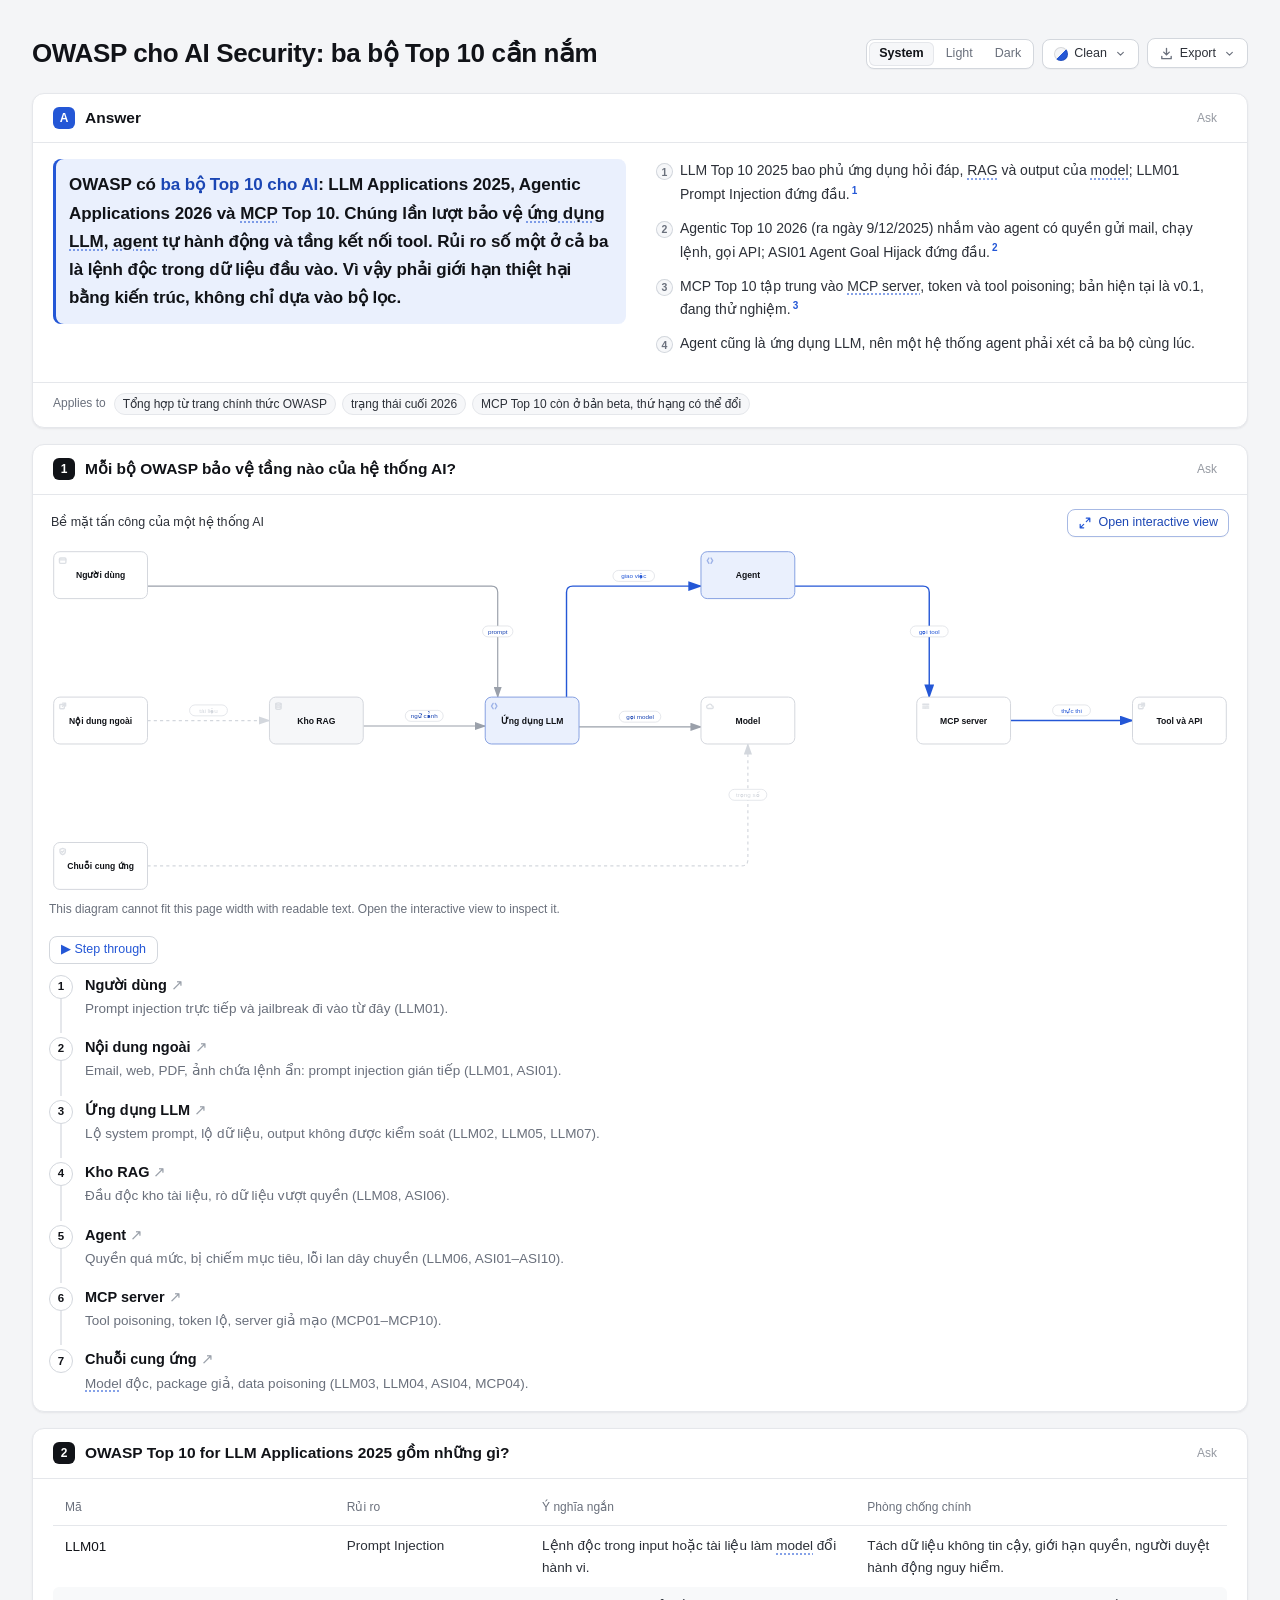
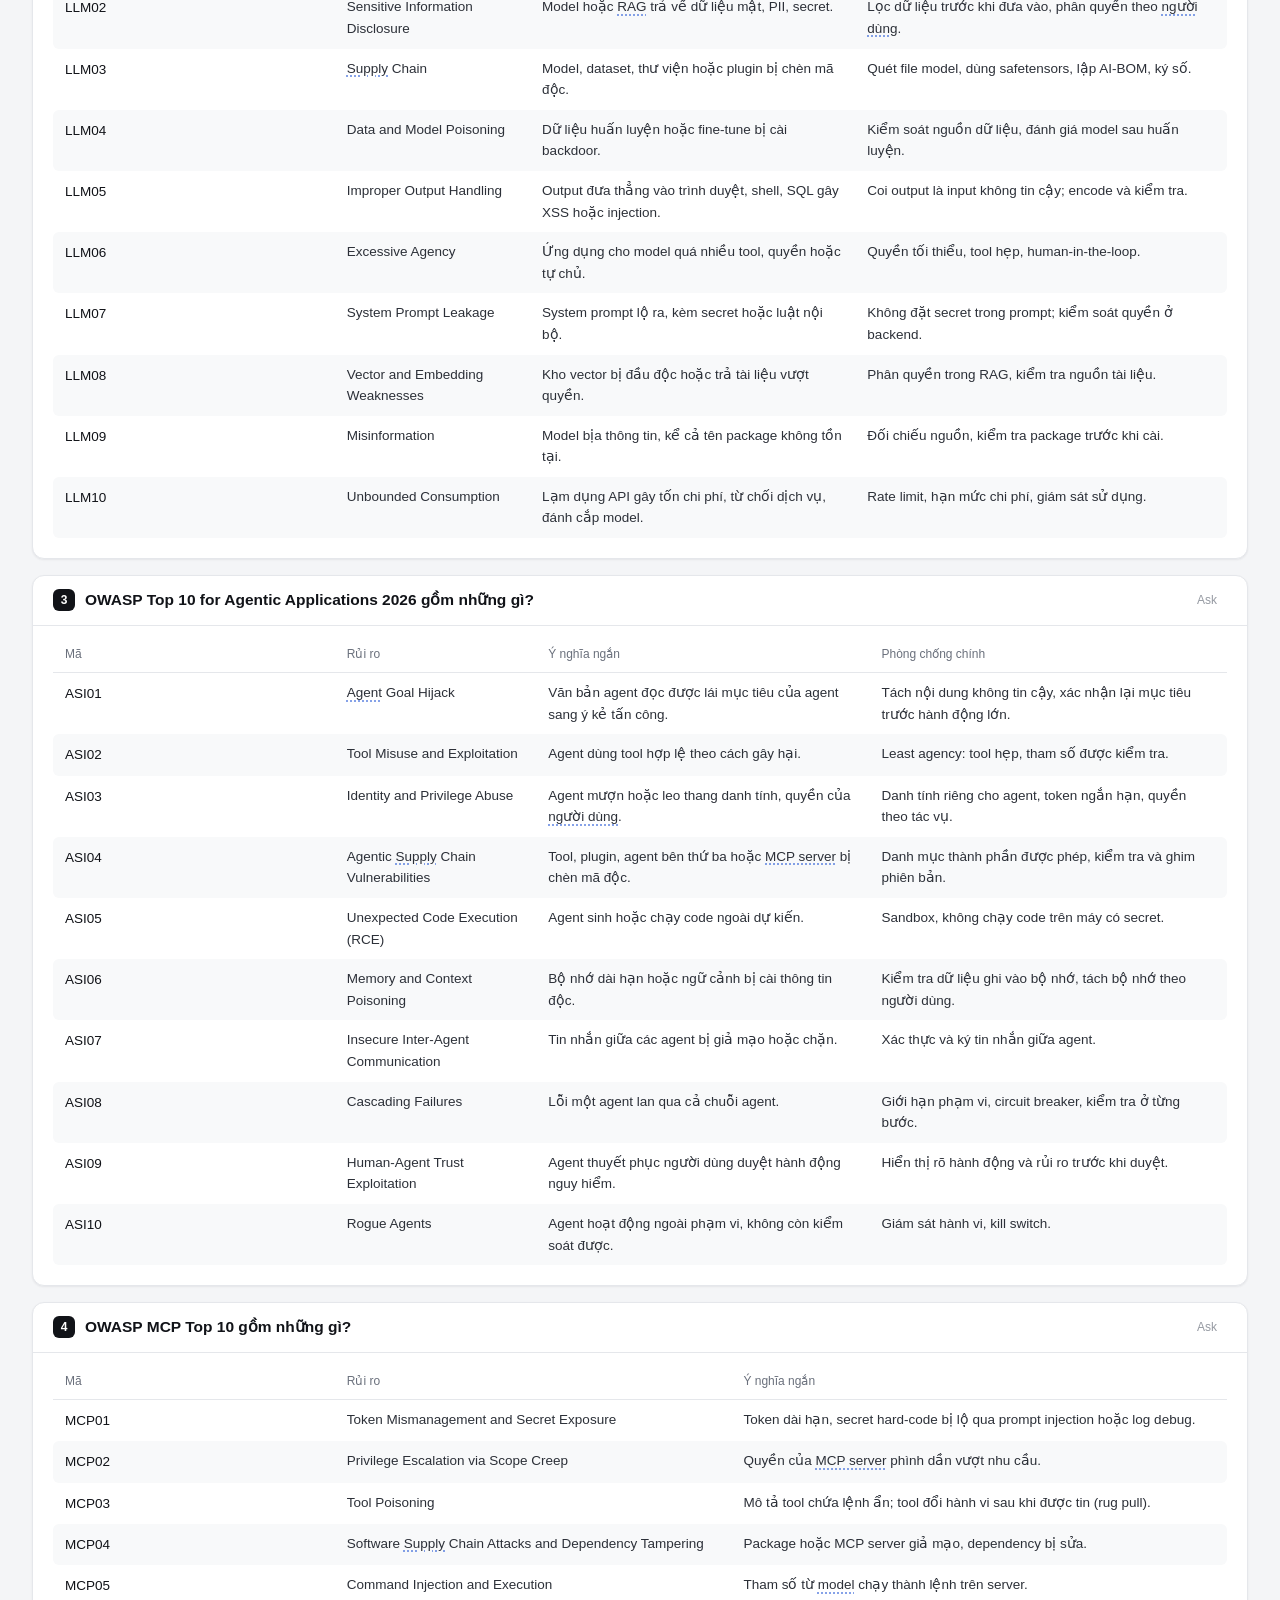
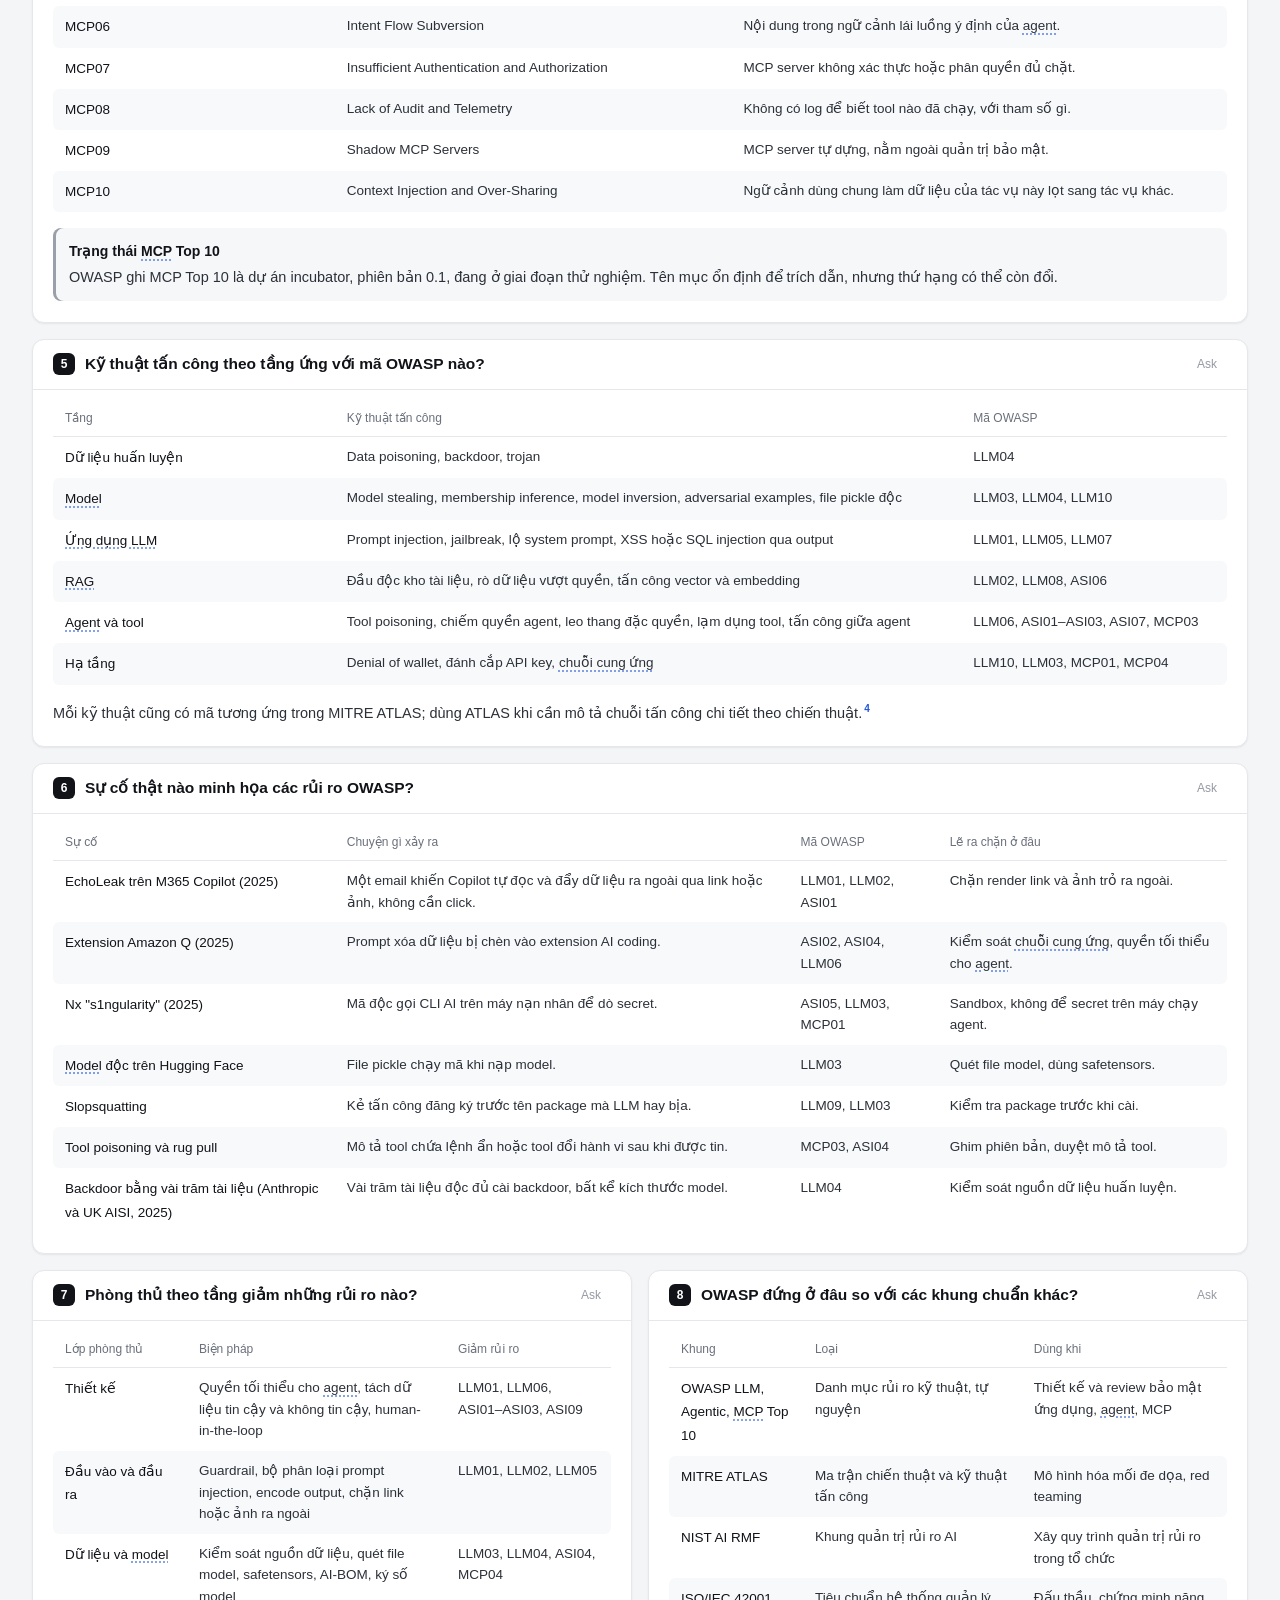
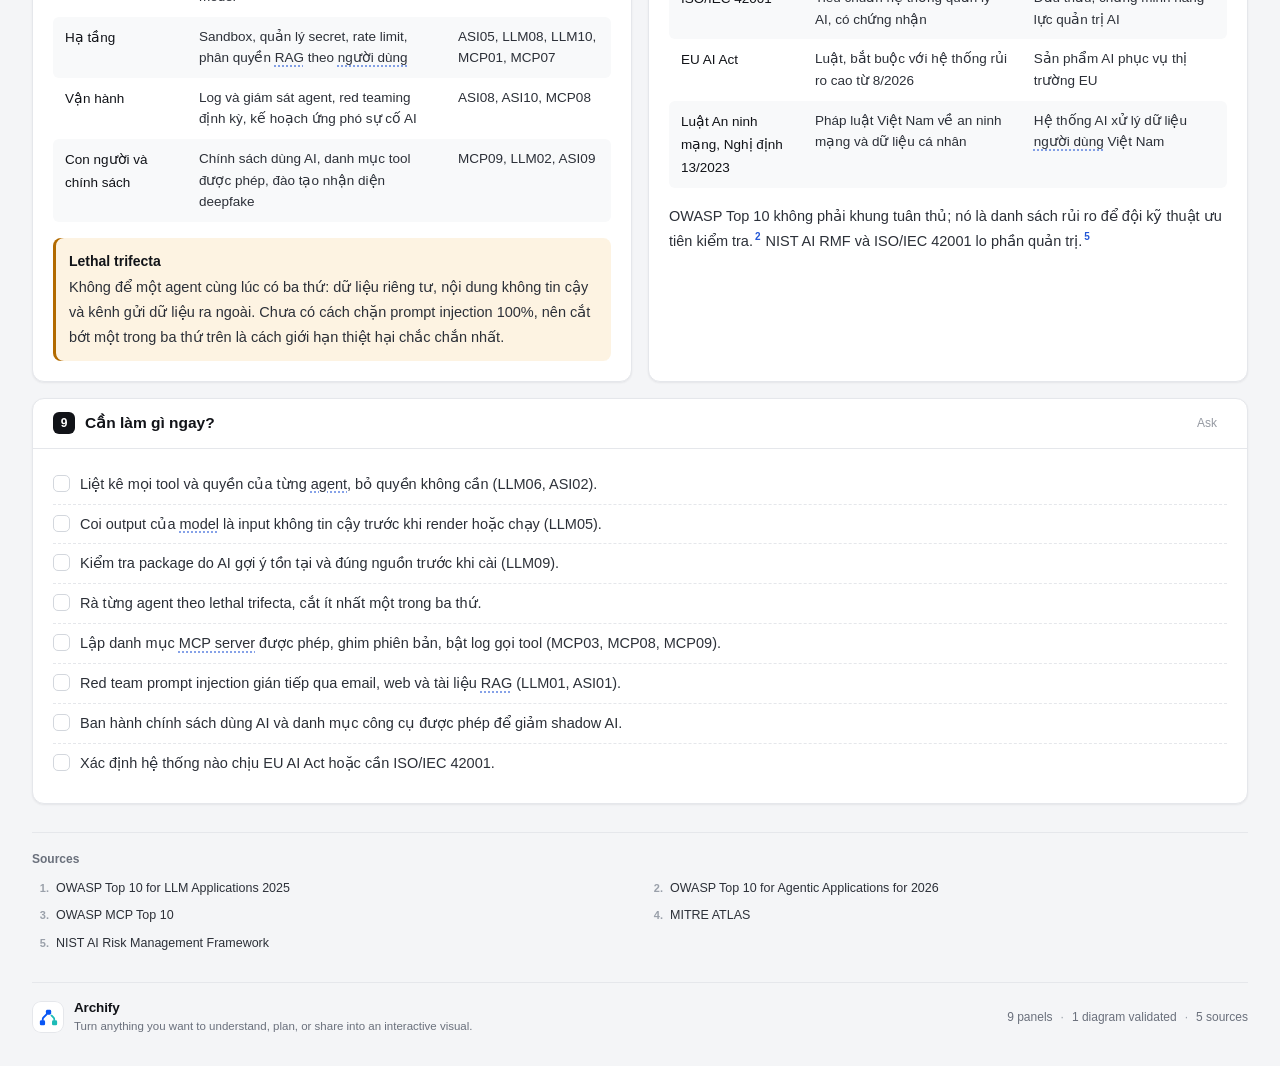
==== commit 84e02108: "Update OWASP AI Security explainer metadata and finalize details - Changed receiptId for delivery an" ====
--- a/.archify/explainer-owasp-ai-security-20261024-103927/index.html
+++ b/.archify/explainer-owasp-ai-security-20261024-103927/index.html
@@ -1,5 +1,5 @@
 <!doctype html>
-<html lang="en" data-style="clean" data-archify-artifact="explainer" data-artifact="owasp-ai-security" data-revision="eee7d3fb72e7b3dbe4c010ee70885e7f716aa635ef77ddfc144ff0341c63127b"><head><meta charset="utf-8"><meta name="viewport" content="width=device-width,initial-scale=1"><meta name="color-scheme" content="light dark"><meta name="description" content="OWASP có **ba bộ Top 10 cho AI**: LLM Applications 2025, Agentic Applications 2026 và MCP Top 10. Chúng lần lượt bảo vệ ứng dụng LLM, agent tự hành động và tầng kết nối tool. Rủi ro số một ở cả ba là lệnh độc trong dữ liệu đầu vào. Vì vậy phải giới hạn thiệt hại bằng kiến trúc, không chỉ dựa vào bộ lọc."><title>OWASP cho AI Security: ba bộ Top 10 cần nắm · Archify</title><link rel="icon" type="image/svg+xml" href="data:image/svg+xml,%3Csvg%20xmlns%3D%22http%3A%2F%2Fwww.w3.org%2F2000%2Fsvg%22%20viewBox%3D%220%200%20400%20360%22%20fill%3D%22none%22%3E%3Cpath%20d%3D%22M151%2094%2081%20164C67%20178%2060%20191%2060%20212V248H97V212C97%20204%20100%20199%20106%20193L179%20120Z%22%20fill%3D%22%230856F5%22%2F%3E%3Cpath%20d%3D%22M238%20135C252%20132%20261%20126%20270%20116L321%20167C334%20180%20339%20194%20339%20213V248H303V213C303%20204%20300%20199%20294%20193Z%22%20fill%3D%22%231DBBB7%22%2F%3E%3Crect%20x%3D%22146%22%20y%3D%2216%22%20width%3D%22110%22%20height%3D%22104%22%20rx%3D%2230%22%20fill%3D%22%230856F5%22%2F%3E%3Crect%20x%3D%2218%22%20y%3D%22238%22%20width%3D%22110%22%20height%3D%22104%22%20rx%3D%2228%22%20fill%3D%22%230856F5%22%2F%3E%3Crect%20x%3D%22274%22%20y%3D%22238%22%20width%3D%22108%22%20height%3D%22104%22%20rx%3D%2228%22%20fill%3D%22%231DBBB7%22%2F%3E%3C%2Fsvg%3E"><style>/* Clear cards on a quiet page. The conclusion leads; structure carries the explanation; colour only means something. */
+<html lang="en" data-style="clean" data-archify-artifact="explainer" data-artifact="owasp-ai-security" data-revision="04e0b8114371e5a750191b7d91e6dca28fc386afbeb8f31425a8307ca77011d4"><head><meta charset="utf-8"><meta name="viewport" content="width=device-width,initial-scale=1"><meta name="color-scheme" content="light dark"><meta name="description" content="OWASP có **ba bộ Top 10 cho AI**: LLM Applications 2025, Agentic Applications 2026 và MCP Top 10. Chúng lần lượt bảo vệ ứng dụng LLM, agent tự hành động và tầng kết nối tool. Rủi ro số một ở cả ba là lệnh độc trong dữ liệu đầu vào. Vì vậy phải giới hạn thiệt hại bằng kiến trúc, không chỉ dựa vào bộ lọc."><title>OWASP cho AI Security: ba bộ Top 10 cần nắm · Archify</title><link rel="icon" type="image/svg+xml" href="data:image/svg+xml,%3Csvg%20xmlns%3D%22http%3A%2F%2Fwww.w3.org%2F2000%2Fsvg%22%20viewBox%3D%220%200%20400%20360%22%20fill%3D%22none%22%3E%3Cpath%20d%3D%22M151%2094%2081%20164C67%20178%2060%20191%2060%20212V248H97V212C97%20204%20100%20199%20106%20193L179%20120Z%22%20fill%3D%22%230856F5%22%2F%3E%3Cpath%20d%3D%22M238%20135C252%20132%20261%20126%20270%20116L321%20167C334%20180%20339%20194%20339%20213V248H303V213C303%20204%20300%20199%20294%20193Z%22%20fill%3D%22%231DBBB7%22%2F%3E%3Crect%20x%3D%22146%22%20y%3D%2216%22%20width%3D%22110%22%20height%3D%22104%22%20rx%3D%2230%22%20fill%3D%22%230856F5%22%2F%3E%3Crect%20x%3D%2218%22%20y%3D%22238%22%20width%3D%22110%22%20height%3D%22104%22%20rx%3D%2228%22%20fill%3D%22%230856F5%22%2F%3E%3Crect%20x%3D%22274%22%20y%3D%22238%22%20width%3D%22108%22%20height%3D%22104%22%20rx%3D%2228%22%20fill%3D%22%231DBBB7%22%2F%3E%3C%2Fsvg%3E"><style>/* Clear cards on a quiet page. The conclusion leads; structure carries the explanation; colour only means something. */
 :root{color-scheme:light;--paper:#f4f5f7;--panel:#fff;--surface:#fff;--sunk:#f6f7f9;--zebra:#f8f9fa;--ink:#111318;--secondary:#2c3038;--muted:#6a707c;--faint:#9aa0aa;--rule:#e5e7eb;--rule-strong:#d3d7dd;--accent:#2457d6;--accent-soft:#eaf0fd;--accent-ink:#1b46b4;--marker:#dbe6fd;--good:#13834b;--good-soft:#e8f5ee;--caution:#b26a00;--caution-soft:#fdf3e2;--bad:#c4321f;--bad-soft:#fcebe8;--violet:#6a4fc8;--violet-soft:#f0ecfb;--code:#f6f7f9;--badge:#111318;--badge-ink:#fff;--shadow:0 1px 2px rgb(16 24 40/.04),0 1px 3px rgb(16 24 40/.03);--sans:-apple-system,BlinkMacSystemFont,"PingFang SC","Hiragino Sans GB","Segoe UI","Microsoft YaHei","Noto Sans SC",sans-serif;--mono:"SF Mono",ui-monospace,"JetBrains Mono",Menlo,Consolas,monospace}
 :root[data-theme=dark]{color-scheme:dark;--paper:#0c0d10;--panel:#15171c;--surface:#15171c;--sunk:#1b1e24;--zebra:#191c21;--ink:#f1f3f6;--secondary:#cfd3da;--muted:#8d94a1;--faint:#5f6672;--rule:#262a31;--rule-strong:#343943;--accent:#7aa2ff;--accent-soft:#18223a;--accent-ink:#a3bfff;--marker:#24345c;--good:#5cc98d;--good-soft:#122a1e;--caution:#e9b04f;--caution-soft:#2e2412;--bad:#f2806f;--bad-soft:#331a17;--violet:#a994f5;--violet-soft:#221d36;--code:#1b1e24;--badge:#f1f3f6;--badge-ink:#111318;--shadow:0 1px 2px rgb(0 0 0/.35)}
 @media(prefers-color-scheme:dark){:root:not([data-theme]){color-scheme:dark;--paper:#0c0d10;--panel:#15171c;--surface:#15171c;--sunk:#1b1e24;--zebra:#191c21;--ink:#f1f3f6;--secondary:#cfd3da;--muted:#8d94a1;--faint:#5f6672;--rule:#262a31;--rule-strong:#343943;--accent:#7aa2ff;--accent-soft:#18223a;--accent-ink:#a3bfff;--marker:#24345c;--good:#5cc98d;--good-soft:#122a1e;--caution:#e9b04f;--caution-soft:#2e2412;--bad:#f2806f;--bad-soft:#331a17;--violet:#a994f5;--violet-soft:#221d36;--code:#1b1e24;--badge:#f1f3f6;--badge-ink:#111318;--shadow:0 1px 2px rgb(0 0 0/.35)}}
@@ -471,7 +471,7 @@
 .typical{border:0;padding:0;font-size:11px}
 a{color:inherit}
 }
-</style></head><body><a class="skip-link" href="#board">Skip to content</a><div class="shell"><header class="masthead"><h1>OWASP cho AI Security: ba bộ Top 10 cần nắm</h1><div class="tools interactive"><div class="theme-controls" role="group" aria-label="Theme"><button type="button" data-theme-choice="auto" aria-pressed="true">System</button><button type="button" data-theme-choice="light" aria-pressed="false">Light</button><button type="button" data-theme-choice="dark" aria-pressed="false">Dark</button></div><div class="tool-menu style-menu"><button type="button" class="tool-button" data-style-toggle aria-haspopup="menu" aria-expanded="false" aria-label="Style"><span class="style-swatch" data-swatch="clean"></span><span data-style-label>Clean</span><svg class="tool-icon" viewBox="0 0 16 16" aria-hidden="true" focusable="false"><path d="M4.5 6.5 8 10l3.5-3.5"/></svg></button><div class="menu-options style-options" role="menu" aria-label="Style" hidden><button type="button" role="menuitemradio" aria-checked="true" data-style-choice="clean" tabindex="-1"><span class="style-swatch" data-swatch="clean"></span><span>Clean</span><svg class="tool-icon" viewBox="0 0 16 16" aria-hidden="true" focusable="false"><path d="M3.5 8.5 6.5 11.5 12.5 4.5"/></svg></button><button type="button" role="menuitemradio" aria-checked="false" data-style-choice="editorial" tabindex="-1"><span class="style-swatch" data-swatch="editorial"></span><span>Editorial</span><svg class="tool-icon" viewBox="0 0 16 16" aria-hidden="true" focusable="false"><path d="M3.5 8.5 6.5 11.5 12.5 4.5"/></svg></button><button type="button" role="menuitemradio" aria-checked="false" data-style-choice="product" tabindex="-1"><span class="style-swatch" data-swatch="product"></span><span>Product</span><svg class="tool-icon" viewBox="0 0 16 16" aria-hidden="true" focusable="false"><path d="M3.5 8.5 6.5 11.5 12.5 4.5"/></svg></button><button type="button" role="menuitemradio" aria-checked="false" data-style-choice="swiss" tabindex="-1"><span class="style-swatch" data-swatch="swiss"></span><span>Swiss</span><svg class="tool-icon" viewBox="0 0 16 16" aria-hidden="true" focusable="false"><path d="M3.5 8.5 6.5 11.5 12.5 4.5"/></svg></button></div></div><div class="tool-menu export-menu"><button type="button" class="tool-button" data-export-toggle aria-haspopup="menu" aria-expanded="false"><svg class="tool-icon" viewBox="0 0 16 16" aria-hidden="true" focusable="false"><path d="M8 2.5v7M5 6.5l3 3 3-3M3 11v2.5h10V11"/></svg><span>Export</span><svg class="tool-icon" viewBox="0 0 16 16" aria-hidden="true" focusable="false"><path d="M4.5 6.5 8 10l3.5-3.5"/></svg></button><div class="menu-options" role="menu" aria-label="Export" hidden><p class="menu-label" role="presentation">Long image</p><button type="button" role="menuitem" tabindex="-1" data-export-image="png" aria-label="Long image PNG"><svg class="tool-icon" viewBox="0 0 16 16" aria-hidden="true" focusable="false"><path d="M2.5 3.5h11v9h-11zM2.5 10.5l3-3 3 3 2-2 3 3M10.5 6.25a.75.75 0 1 0 0 .01"/></svg><span>PNG</span><small>Sharpest</small></button><button type="button" role="menuitem" tabindex="-1" data-export-image="webp" aria-label="Long image WebP"><svg class="tool-icon" viewBox="0 0 16 16" aria-hidden="true" focusable="false"><path d="M2.5 3.5h11v9h-11zM2.5 10.5l3-3 3 3 2-2 3 3M10.5 6.25a.75.75 0 1 0 0 .01"/></svg><span>WebP</span><small>Smallest</small></button><button type="button" role="menuitem" tabindex="-1" data-export-image="jpeg" aria-label="Long image JPG"><svg class="tool-icon" viewBox="0 0 16 16" aria-hidden="true" focusable="false"><path d="M2.5 3.5h11v9h-11zM2.5 10.5l3-3 3 3 2-2 3 3M10.5 6.25a.75.75 0 1 0 0 .01"/></svg><span>JPG</span><small>Opens anywhere</small></button><hr role="separator"><button type="button" role="menuitem" tabindex="-1" data-print><svg class="tool-icon" viewBox="0 0 16 16" aria-hidden="true" focusable="false"><path d="M4.5 6V2.5h7V6M4.5 11.5h-2v-5h11v5h-2M4.5 9.5h7v4h-7z"/></svg><span>Print / PDF</span></button></div></div></div></header><main id="board"><div class="board"><section id="answer" class="panel answer-panel span12" data-row="0" data-span-min="4"><header class="panel-head"><span class="panel-id answer-id" aria-hidden="true">A</span><h2>Answer</h2></header><div class="panel-body"><p class="verdict">OWASP có <strong>ba bộ Top 10 cho AI</strong>: LLM Applications 2025, Agentic Applications 2026 và MCP Top 10. Chúng lần lượt bảo vệ ứng dụng LLM, agent tự hành động và tầng kết nối tool. Rủi ro số một ở cả ba là lệnh độc trong dữ liệu đầu vào. Vì vậy phải giới hạn thiệt hại bằng kiến trúc, không chỉ dựa vào bộ lọc.</p><ol class="reasons"><li>LLM Top 10 2025 bao phủ ứng dụng hỏi đáp, RAG và output của model; LLM01 Prompt Injection đứng đầu.<sup class="cite"><a href="#source-llm-top10">1</a></sup></li><li>Agentic Top 10 2026 (ra ngày 9/12/2025) nhắm vào agent có quyền gửi mail, chạy lệnh, gọi API; ASI01 Agent Goal Hijack đứng đầu.<sup class="cite"><a href="#source-agentic-top10">2</a></sup></li><li>MCP Top 10 tập trung vào MCP server, token và tool poisoning; bản hiện tại là v0.1, đang thử nghiệm.<sup class="cite"><a href="#source-mcp-top10">3</a></sup></li><li>Agent cũng là ứng dụng LLM, nên một hệ thống agent phải xét cả ba bộ cùng lúc.</li></ol></div><p class="answer-scope"><span class="scope-label">Applies to</span><span class="scope-chip">Tổng hợp từ dàn ý seminar AI Security (file nháp) và trang chính thức OWASP</span><span class="scope-chip">trạng thái cuối 2026</span><span class="scope-chip">MCP Top 10 còn ở bản beta, thứ hạng có thể đổi</span></p></section><section class="panel span12 diagram-panel" id="layers" data-row="1" data-span-min="12" data-title="Mỗi bộ OWASP bảo vệ tầng nào của hệ thống AI?"><header class="panel-head"><a class="panel-id" href="#layers" aria-label="Mỗi bộ OWASP bảo vệ tầng nào của hệ thống AI?">1</a><h2>Mỗi bộ OWASP bảo vệ tầng nào của hệ thống AI?</h2></header><div class="panel-body guided"><div class="guide-figure"><div class="block block-diagram" id="ai-surface" data-block-type="diagram"><figure class="diagram"><figcaption><span class="diagram-title">Bề mặt tấn công của một hệ thống AI</span><span class="diagram-actions interactive"><button class="tool-button explore-button" type="button" data-open-diagram="ai-surface" title="Zoom, find nodes, trace paths, upstream and downstream, export images or motion"><svg class="tool-icon" viewBox="0 0 16 16" aria-hidden="true" focusable="false"><path d="M9.5 2.5h4v4M13.5 2.5 9.5 6.5M6.5 13.5h-4v-4M2.5 13.5l4-4"/></svg><span>Open interactive view</span></button></span></figcaption><div class="diagram-preview preview-ai-surface" role="img" aria-label="Bề mặt tấn công của một hệ thống AI" style="--native-width:1580px"><style>.preview-ai-surface,.preview-ai-surface[data-theme="dark"]{
+</style></head><body><a class="skip-link" href="#board">Skip to content</a><div class="shell"><header class="masthead"><h1>OWASP cho AI Security: ba bộ Top 10 cần nắm</h1><div class="tools interactive"><div class="theme-controls" role="group" aria-label="Theme"><button type="button" data-theme-choice="auto" aria-pressed="true">System</button><button type="button" data-theme-choice="light" aria-pressed="false">Light</button><button type="button" data-theme-choice="dark" aria-pressed="false">Dark</button></div><div class="tool-menu style-menu"><button type="button" class="tool-button" data-style-toggle aria-haspopup="menu" aria-expanded="false" aria-label="Style"><span class="style-swatch" data-swatch="clean"></span><span data-style-label>Clean</span><svg class="tool-icon" viewBox="0 0 16 16" aria-hidden="true" focusable="false"><path d="M4.5 6.5 8 10l3.5-3.5"/></svg></button><div class="menu-options style-options" role="menu" aria-label="Style" hidden><button type="button" role="menuitemradio" aria-checked="true" data-style-choice="clean" tabindex="-1"><span class="style-swatch" data-swatch="clean"></span><span>Clean</span><svg class="tool-icon" viewBox="0 0 16 16" aria-hidden="true" focusable="false"><path d="M3.5 8.5 6.5 11.5 12.5 4.5"/></svg></button><button type="button" role="menuitemradio" aria-checked="false" data-style-choice="editorial" tabindex="-1"><span class="style-swatch" data-swatch="editorial"></span><span>Editorial</span><svg class="tool-icon" viewBox="0 0 16 16" aria-hidden="true" focusable="false"><path d="M3.5 8.5 6.5 11.5 12.5 4.5"/></svg></button><button type="button" role="menuitemradio" aria-checked="false" data-style-choice="product" tabindex="-1"><span class="style-swatch" data-swatch="product"></span><span>Product</span><svg class="tool-icon" viewBox="0 0 16 16" aria-hidden="true" focusable="false"><path d="M3.5 8.5 6.5 11.5 12.5 4.5"/></svg></button><button type="button" role="menuitemradio" aria-checked="false" data-style-choice="swiss" tabindex="-1"><span class="style-swatch" data-swatch="swiss"></span><span>Swiss</span><svg class="tool-icon" viewBox="0 0 16 16" aria-hidden="true" focusable="false"><path d="M3.5 8.5 6.5 11.5 12.5 4.5"/></svg></button></div></div><div class="tool-menu export-menu"><button type="button" class="tool-button" data-export-toggle aria-haspopup="menu" aria-expanded="false"><svg class="tool-icon" viewBox="0 0 16 16" aria-hidden="true" focusable="false"><path d="M8 2.5v7M5 6.5l3 3 3-3M3 11v2.5h10V11"/></svg><span>Export</span><svg class="tool-icon" viewBox="0 0 16 16" aria-hidden="true" focusable="false"><path d="M4.5 6.5 8 10l3.5-3.5"/></svg></button><div class="menu-options" role="menu" aria-label="Export" hidden><p class="menu-label" role="presentation">Long image</p><button type="button" role="menuitem" tabindex="-1" data-export-image="png" aria-label="Long image PNG"><svg class="tool-icon" viewBox="0 0 16 16" aria-hidden="true" focusable="false"><path d="M2.5 3.5h11v9h-11zM2.5 10.5l3-3 3 3 2-2 3 3M10.5 6.25a.75.75 0 1 0 0 .01"/></svg><span>PNG</span><small>Sharpest</small></button><button type="button" role="menuitem" tabindex="-1" data-export-image="webp" aria-label="Long image WebP"><svg class="tool-icon" viewBox="0 0 16 16" aria-hidden="true" focusable="false"><path d="M2.5 3.5h11v9h-11zM2.5 10.5l3-3 3 3 2-2 3 3M10.5 6.25a.75.75 0 1 0 0 .01"/></svg><span>WebP</span><small>Smallest</small></button><button type="button" role="menuitem" tabindex="-1" data-export-image="jpeg" aria-label="Long image JPG"><svg class="tool-icon" viewBox="0 0 16 16" aria-hidden="true" focusable="false"><path d="M2.5 3.5h11v9h-11zM2.5 10.5l3-3 3 3 2-2 3 3M10.5 6.25a.75.75 0 1 0 0 .01"/></svg><span>JPG</span><small>Opens anywhere</small></button><hr role="separator"><button type="button" role="menuitem" tabindex="-1" data-print><svg class="tool-icon" viewBox="0 0 16 16" aria-hidden="true" focusable="false"><path d="M4.5 6V2.5h7V6M4.5 11.5h-2v-5h11v5h-2M4.5 9.5h7v4h-7z"/></svg><span>Print / PDF</span></button></div></div></div></header><main id="board"><div class="board"><section id="answer" class="panel answer-panel span12" data-row="0" data-span-min="4"><header class="panel-head"><span class="panel-id answer-id" aria-hidden="true">A</span><h2>Answer</h2></header><div class="panel-body"><p class="verdict">OWASP có <strong>ba bộ Top 10 cho AI</strong>: LLM Applications 2025, Agentic Applications 2026 và MCP Top 10. Chúng lần lượt bảo vệ ứng dụng LLM, agent tự hành động và tầng kết nối tool. Rủi ro số một ở cả ba là lệnh độc trong dữ liệu đầu vào. Vì vậy phải giới hạn thiệt hại bằng kiến trúc, không chỉ dựa vào bộ lọc.</p><ol class="reasons"><li>LLM Top 10 2025 bao phủ ứng dụng hỏi đáp, RAG và output của model; LLM01 Prompt Injection đứng đầu.<sup class="cite"><a href="#source-llm-top10">1</a></sup></li><li>Agentic Top 10 2026 (ra ngày 9/12/2025) nhắm vào agent có quyền gửi mail, chạy lệnh, gọi API; ASI01 Agent Goal Hijack đứng đầu.<sup class="cite"><a href="#source-agentic-top10">2</a></sup></li><li>MCP Top 10 tập trung vào MCP server, token và tool poisoning; bản hiện tại là v0.1, đang thử nghiệm.<sup class="cite"><a href="#source-mcp-top10">3</a></sup></li><li>Agent cũng là ứng dụng LLM, nên một hệ thống agent phải xét cả ba bộ cùng lúc.</li></ol></div><p class="answer-scope"><span class="scope-label">Applies to</span><span class="scope-chip">Tổng hợp từ trang chính thức OWASP</span><span class="scope-chip">trạng thái cuối 2026</span><span class="scope-chip">MCP Top 10 còn ở bản beta, thứ hạng có thể đổi</span></p></section><section class="panel span12 diagram-panel" id="layers" data-row="1" data-span-min="12" data-title="Mỗi bộ OWASP bảo vệ tầng nào của hệ thống AI?"><header class="panel-head"><a class="panel-id" href="#layers" aria-label="Mỗi bộ OWASP bảo vệ tầng nào của hệ thống AI?">1</a><h2>Mỗi bộ OWASP bảo vệ tầng nào của hệ thống AI?</h2></header><div class="panel-body guided"><div class="guide-figure"><div class="block block-diagram" id="ai-surface" data-block-type="diagram"><figure class="diagram"><figcaption><span class="diagram-title">Bề mặt tấn công của một hệ thống AI</span><span class="diagram-actions interactive"><button class="tool-button explore-button" type="button" data-open-diagram="ai-surface" title="Zoom, find nodes, trace paths, upstream and downstream, export images or motion"><svg class="tool-icon" viewBox="0 0 16 16" aria-hidden="true" focusable="false"><path d="M9.5 2.5h4v4M13.5 2.5 9.5 6.5M6.5 13.5h-4v-4M2.5 13.5l4-4"/></svg><span>Open interactive view</span></button></span></figcaption><div class="diagram-preview preview-ai-surface" role="img" aria-label="Bề mặt tấn công của một hệ thống AI" style="--native-width:1580px"><style>.preview-ai-surface,.preview-ai-surface[data-theme="dark"]{
       --bg: #020617;
       --grid: #1e293b;
       --canvas-dot: rgba(148, 163, 184, 0.16);
@@ -1362,8 +1362,8 @@
             <text x="746" y="564" class="t-muted" font-size="10" font-weight="500">External</text>
           </g>
         </g>
-      </svg></div></figure><p class="diagram-fit-status fine" role="status" hidden></p><details class="diagram-semantics" open><summary>Diagram structure</summary><ul><li>Người dùng <code>user</code></li><li>Nội dung ngoài <code>content</code></li><li>Ứng dụng LLM <code>app</code></li><li>Model <code>model</code></li><li>Kho RAG <code>rag</code></li><li>Agent <code>agent</code></li><li>MCP server <code>mcp</code></li><li>Tool và API <code>tools</code></li><li>Chuỗi cung ứng <code>supply</code></li><li><code>user</code> → <code>app</code> · prompt</li><li><code>content</code> → <code>rag</code> · tài liệu</li><li><code>app</code> → <code>model</code> · gọi model</li><li><code>rag</code> → <code>app</code> · ngữ cảnh</li><li><code>app</code> → <code>agent</code> · giao việc</li><li><code>agent</code> → <code>mcp</code> · gọi tool</li><li><code>mcp</code> → <code>tools</code> · thực thi</li><li><code>supply</code> → <code>model</code> · trọng số</li></ul></details></div></div><div class="guide-text"><div class="block block-steps" id="layer-steps" data-block-type="steps"><ol class="steps"><li id="s-user"><b><a class="diagram-link" href="#ai-surface" data-diagram-link="ai-surface" data-diagram-hash="focus=user">Người dùng<span aria-hidden="true"> ↗</span></a></b><p>Prompt injection trực tiếp và jailbreak đi vào từ đây (LLM01).</p></li><li id="s-content"><b><a class="diagram-link" href="#ai-surface" data-diagram-link="ai-surface" data-diagram-hash="focus=content">Nội dung ngoài<span aria-hidden="true"> ↗</span></a></b><p>Email, web, PDF, ảnh chứa lệnh ẩn: prompt injection gián tiếp (LLM01, ASI01).</p></li><li id="s-app"><b><a class="diagram-link" href="#ai-surface" data-diagram-link="ai-surface" data-diagram-hash="focus=app">Ứng dụng LLM<span aria-hidden="true"> ↗</span></a></b><p>Lộ system prompt, lộ dữ liệu, output không được kiểm soát (LLM02, LLM05, LLM07).</p></li><li id="s-rag"><b><a class="diagram-link" href="#ai-surface" data-diagram-link="ai-surface" data-diagram-hash="focus=rag">Kho RAG<span aria-hidden="true"> ↗</span></a></b><p>Đầu độc kho tài liệu, rò dữ liệu vượt quyền (LLM08, ASI06).</p></li><li id="s-agent"><b><a class="diagram-link" href="#ai-surface" data-diagram-link="ai-surface" data-diagram-hash="focus=agent">Agent<span aria-hidden="true"> ↗</span></a></b><p>Quyền quá mức, bị chiếm mục tiêu, lỗi lan dây chuyền (LLM06, ASI01–ASI10).</p></li><li id="s-mcp"><b><a class="diagram-link" href="#ai-surface" data-diagram-link="ai-surface" data-diagram-hash="focus=mcp">MCP server<span aria-hidden="true"> ↗</span></a></b><p>Tool poisoning, token lộ, server giả mạo (MCP01–MCP10).</p></li><li id="s-supply"><b><a class="diagram-link" href="#ai-surface" data-diagram-link="ai-surface" data-diagram-hash="focus=supply">Chuỗi cung ứng<span aria-hidden="true"> ↗</span></a></b><p>Model độc, package giả, data poisoning (LLM03, LLM04, ASI04, MCP04).</p></li></ol></div></div></div></section><section class="panel span12" id="llm-top10" data-row="2" data-span-min="7" data-title="OWASP Top 10 for LLM Applications 2025 gồm những gì?"><header class="panel-head"><a class="panel-id" href="#llm-top10" aria-label="OWASP Top 10 for LLM Applications 2025 gồm những gì?">2</a><h2>OWASP Top 10 for LLM Applications 2025 gồm những gì?</h2></header><div class="panel-body"><div class="block block-comparison" id="comparison-ea9c386f945d" data-block-type="comparison"><div class="table-scroll"><table><thead><tr><th scope="col">Mã</th><th scope="col">Rủi ro</th><th scope="col">Ý nghĩa ngắn</th><th scope="col">Phòng chống chính</th></tr></thead><tbody><tr id="row-b2bfd7196eb7"><th scope="row">LLM01</th><td><span class="cell-text">Prompt Injection</span></td><td><span class="cell-text">Lệnh độc trong input hoặc tài liệu làm model đổi hành vi.</span></td><td><span class="cell-text">Tách dữ liệu không tin cậy, giới hạn quyền, người duyệt hành động nguy hiểm.</span></td></tr><tr id="row-87a41f5fe444"><th scope="row">LLM02</th><td><span class="cell-text">Sensitive Information Disclosure</span></td><td><span class="cell-text">Model hoặc RAG trả về dữ liệu mật, PII, secret.</span></td><td><span class="cell-text">Lọc dữ liệu trước khi đưa vào, phân quyền theo người dùng.</span></td></tr><tr id="row-ad54841d9278"><th scope="row">LLM03</th><td><span class="cell-text">Supply Chain</span></td><td><span class="cell-text">Model, dataset, thư viện hoặc plugin bị chèn mã độc.</span></td><td><span class="cell-text">Quét file model, dùng safetensors, lập AI-BOM, ký số.</span></td></tr><tr id="row-3c2ff7cccb8e"><th scope="row">LLM04</th><td><span class="cell-text">Data and Model Poisoning</span></td><td><span class="cell-text">Dữ liệu huấn luyện hoặc fine-tune bị cài backdoor.</span></td><td><span class="cell-text">Kiểm soát nguồn dữ liệu, đánh giá model sau huấn luyện.</span></td></tr><tr id="row-1dd54872aa0d"><th scope="row">LLM05</th><td><span class="cell-text">Improper Output Handling</span></td><td><span class="cell-text">Output đưa thẳng vào trình duyệt, shell, SQL gây XSS hoặc injection.</span></td><td><span class="cell-text">Coi output là input không tin cậy; encode và kiểm tra.</span></td></tr><tr id="row-205fb3fc78f6"><th scope="row">LLM06</th><td><span class="cell-text">Excessive Agency</span></td><td><span class="cell-text">Ứng dụng cho model quá nhiều tool, quyền hoặc tự chủ.</span></td><td><span class="cell-text">Quyền tối thiểu, tool hẹp, human-in-the-loop.</span></td></tr><tr id="row-b3fc38cafbeb"><th scope="row">LLM07</th><td><span class="cell-text">System Prompt Leakage</span></td><td><span class="cell-text">System prompt lộ ra, kèm secret hoặc luật nội bộ.</span></td><td><span class="cell-text">Không đặt secret trong prompt; kiểm soát quyền ở backend.</span></td></tr><tr id="row-1cc78c444a60"><th scope="row">LLM08</th><td><span class="cell-text">Vector and Embedding Weaknesses</span></td><td><span class="cell-text">Kho vector bị đầu độc hoặc trả tài liệu vượt quyền.</span></td><td><span class="cell-text">Phân quyền trong RAG, kiểm tra nguồn tài liệu.</span></td></tr><tr id="row-b99b03e14249"><th scope="row">LLM09</th><td><span class="cell-text">Misinformation</span></td><td><span class="cell-text">Model bịa thông tin, kể cả tên package không tồn tại.</span></td><td><span class="cell-text">Đối chiếu nguồn, kiểm tra package trước khi cài.</span></td></tr><tr id="row-727db34f4e68"><th scope="row">LLM10</th><td><span class="cell-text">Unbounded Consumption</span></td><td><span class="cell-text">Lạm dụng API gây tốn chi phí, từ chối dịch vụ, đánh cắp model.</span></td><td><span class="cell-text">Rate limit, hạn mức chi phí, giám sát sử dụng.</span></td></tr></tbody></table></div></div></div></section><section class="panel span12" id="agentic-top10" data-row="3" data-span-min="7" data-title="OWASP Top 10 for Agentic Applications 2026 gồm những gì?"><header class="panel-head"><a class="panel-id" href="#agentic-top10" aria-label="OWASP Top 10 for Agentic Applications 2026 gồm những gì?">3</a><h2>OWASP Top 10 for Agentic Applications 2026 gồm những gì?</h2></header><div class="panel-body"><div class="block block-comparison" id="comparison-4e1b15aa7993" data-block-type="comparison"><div class="table-scroll"><table><thead><tr><th scope="col">Mã</th><th scope="col">Rủi ro</th><th scope="col">Ý nghĩa ngắn</th><th scope="col">Phòng chống chính</th></tr></thead><tbody><tr id="row-8152a8e07732"><th scope="row">ASI01</th><td><span class="cell-text">Agent Goal Hijack</span></td><td><span class="cell-text">Văn bản agent đọc được lái mục tiêu của agent sang ý kẻ tấn công.</span></td><td><span class="cell-text">Tách nội dung không tin cậy, xác nhận lại mục tiêu trước hành động lớn.</span></td></tr><tr id="row-754f14bec172"><th scope="row">ASI02</th><td><span class="cell-text">Tool Misuse and Exploitation</span></td><td><span class="cell-text">Agent dùng tool hợp lệ theo cách gây hại.</span></td><td><span class="cell-text">Least agency: tool hẹp, tham số được kiểm tra.</span></td></tr><tr id="row-4300fb410a18"><th scope="row">ASI03</th><td><span class="cell-text">Identity and Privilege Abuse</span></td><td><span class="cell-text">Agent mượn hoặc leo thang danh tính, quyền của người dùng.</span></td><td><span class="cell-text">Danh tính riêng cho agent, token ngắn hạn, quyền theo tác vụ.</span></td></tr><tr id="row-6aaaa4b79d04"><th scope="row">ASI04</th><td><span class="cell-text">Agentic Supply Chain Vulnerabilities</span></td><td><span class="cell-text">Tool, plugin, agent bên thứ ba hoặc MCP server bị chèn mã độc.</span></td><td><span class="cell-text">Danh mục thành phần được phép, kiểm tra và ghim phiên bản.</span></td></tr><tr id="row-aa6651c5567a"><th scope="row">ASI05</th><td><span class="cell-text">Unexpected Code Execution (RCE)</span></td><td><span class="cell-text">Agent sinh hoặc chạy code ngoài dự kiến.</span></td><td><span class="cell-text">Sandbox, không chạy code trên máy có secret.</span></td></tr><tr id="row-61ce49e7c441"><th scope="row">ASI06</th><td><span class="cell-text">Memory and Context Poisoning</span></td><td><span class="cell-text">Bộ nhớ dài hạn hoặc ngữ cảnh bị cài thông tin độc.</span></td><td><span class="cell-text">Kiểm tra dữ liệu ghi vào bộ nhớ, tách bộ nhớ theo người dùng.</span></td></tr><tr id="row-a5fbe654e58e"><th scope="row">ASI07</th><td><span class="cell-text">Insecure Inter-Agent Communication</span></td><td><span class="cell-text">Tin nhắn giữa các agent bị giả mạo hoặc chặn.</span></td><td><span class="cell-text">Xác thực và ký tin nhắn giữa agent.</span></td></tr><tr id="row-822aaf1c0c55"><th scope="row">ASI08</th><td><span class="cell-text">Cascading Failures</span></td><td><span class="cell-text">Lỗi một agent lan qua cả chuỗi agent.</span></td><td><span class="cell-text">Giới hạn phạm vi, circuit breaker, kiểm tra ở từng bước.</span></td></tr><tr id="row-28edb1c44ba1"><th scope="row">ASI09</th><td><span class="cell-text">Human-Agent Trust Exploitation</span></td><td><span class="cell-text">Agent thuyết phục người dùng duyệt hành động nguy hiểm.</span></td><td><span class="cell-text">Hiển thị rõ hành động và rủi ro trước khi duyệt.</span></td></tr><tr id="row-d565f007afc9"><th scope="row">ASI10</th><td><span class="cell-text">Rogue Agents</span></td><td><span class="cell-text">Agent hoạt động ngoài phạm vi, không còn kiểm soát được.</span></td><td><span class="cell-text">Giám sát hành vi, kill switch.</span></td></tr></tbody></table></div></div></div></section><section class="panel span6" id="mcp-top10" data-row="4" data-span-min="6" data-title="OWASP MCP Top 10 gồm những gì?"><header class="panel-head"><a class="panel-id" href="#mcp-top10" aria-label="OWASP MCP Top 10 gồm những gì?">4</a><h2>OWASP MCP Top 10 gồm những gì?</h2></header><div class="panel-body"><div class="block block-comparison" id="comparison-cfe6119b91b2" data-block-type="comparison"><div class="table-scroll"><table><thead><tr><th scope="col">Mã</th><th scope="col">Rủi ro</th><th scope="col">Ý nghĩa ngắn</th></tr></thead><tbody><tr id="row-7a2943936212"><th scope="row">MCP01</th><td><span class="cell-text">Token Mismanagement and Secret Exposure</span></td><td><span class="cell-text">Token dài hạn, secret hard-code bị lộ qua prompt injection hoặc log debug.</span></td></tr><tr id="row-5c625a763f63"><th scope="row">MCP02</th><td><span class="cell-text">Privilege Escalation via Scope Creep</span></td><td><span class="cell-text">Quyền của MCP server phình dần vượt nhu cầu.</span></td></tr><tr id="row-43a4c2b05e36"><th scope="row">MCP03</th><td><span class="cell-text">Tool Poisoning</span></td><td><span class="cell-text">Mô tả tool chứa lệnh ẩn; tool đổi hành vi sau khi được tin (rug pull).</span></td></tr><tr id="row-a29fdc0467f4"><th scope="row">MCP04</th><td><span class="cell-text">Software Supply Chain Attacks and Dependency Tampering</span></td><td><span class="cell-text">Package hoặc MCP server giả mạo, dependency bị sửa.</span></td></tr><tr id="row-8259dededf11"><th scope="row">MCP05</th><td><span class="cell-text">Command Injection and Execution</span></td><td><span class="cell-text">Tham số từ model chạy thành lệnh trên server.</span></td></tr><tr id="row-9ec731d249e3"><th scope="row">MCP06</th><td><span class="cell-text">Intent Flow Subversion</span></td><td><span class="cell-text">Nội dung trong ngữ cảnh lái luồng ý định của agent.</span></td></tr><tr id="row-44aa14a3423f"><th scope="row">MCP07</th><td><span class="cell-text">Insufficient Authentication and Authorization</span></td><td><span class="cell-text">MCP server không xác thực hoặc phân quyền đủ chặt.</span></td></tr><tr id="row-440099b5d36a"><th scope="row">MCP08</th><td><span class="cell-text">Lack of Audit and Telemetry</span></td><td><span class="cell-text">Không có log để biết tool nào đã chạy, với tham số gì.</span></td></tr><tr id="row-b60a26d119d4"><th scope="row">MCP09</th><td><span class="cell-text">Shadow MCP Servers</span></td><td><span class="cell-text">MCP server tự dựng, nằm ngoài quản trị bảo mật.</span></td></tr><tr id="row-b5c428a91afb"><th scope="row">MCP10</th><td><span class="cell-text">Context Injection and Over-Sharing</span></td><td><span class="cell-text">Ngữ cảnh dùng chung làm dữ liệu của tác vụ này lọt sang tác vụ khác.</span></td></tr></tbody></table></div></div><div class="block block-callout" id="callout-e47e49388efe" data-block-type="callout"><aside class="callout note"><h3>Trạng thái MCP Top 10</h3><p>OWASP ghi MCP Top 10 là dự án incubator, phiên bản 0.1, đang ở giai đoạn thử nghiệm. Tên mục ổn định để trích dẫn, nhưng thứ hạng có thể còn đổi.</p></aside></div></div></section><section class="panel span6" id="attack-map" data-row="4" data-span-min="6" data-title="Kỹ thuật tấn công theo tầng ứng với mã OWASP nào?"><header class="panel-head"><a class="panel-id" href="#attack-map" aria-label="Kỹ thuật tấn công theo tầng ứng với mã OWASP nào?">5</a><h2>Kỹ thuật tấn công theo tầng ứng với mã OWASP nào?</h2></header><div class="panel-body"><div class="block block-comparison" id="comparison-f39abd75afec" data-block-type="comparison"><div class="table-scroll"><table><thead><tr><th scope="col">Tầng</th><th scope="col">Kỹ thuật tấn công</th><th scope="col">Mã OWASP</th></tr></thead><tbody><tr id="row-9e6b12dd21b5"><th scope="row">Dữ liệu huấn luyện</th><td><span class="cell-text">Data poisoning, backdoor, trojan</span></td><td><span class="cell-text">LLM04</span></td></tr><tr id="row-b7c895f2818e"><th scope="row">Model</th><td><span class="cell-text">Model stealing, membership inference, model inversion, adversarial examples, file pickle độc</span></td><td><span class="cell-text">LLM03, LLM04, LLM10</span></td></tr><tr id="row-e12c108e5c76"><th scope="row">Ứng dụng LLM</th><td><span class="cell-text">Prompt injection, jailbreak, lộ system prompt, XSS hoặc SQL injection qua output</span></td><td><span class="cell-text">LLM01, LLM05, LLM07</span></td></tr><tr id="row-2a2618335417"><th scope="row">RAG</th><td><span class="cell-text">Đầu độc kho tài liệu, rò dữ liệu vượt quyền, tấn công vector và embedding</span></td><td><span class="cell-text">LLM02, LLM08, ASI06</span></td></tr><tr id="row-436d63c54eb6"><th scope="row">Agent và tool</th><td><span class="cell-text">Tool poisoning, chiếm quyền agent, leo thang đặc quyền, lạm dụng tool, tấn công giữa agent</span></td><td><span class="cell-text">LLM06, ASI01–ASI03, ASI07, MCP03</span></td></tr><tr id="row-2a986b3c51af"><th scope="row">Hạ tầng</th><td><span class="cell-text">Denial of wallet, đánh cắp API key, chuỗi cung ứng</span></td><td><span class="cell-text">LLM10, LLM03, MCP01, MCP04</span></td></tr></tbody></table></div></div><div class="block block-prose" id="prose-8f08fe19f446" data-block-type="prose"><p>Mỗi kỹ thuật cũng có mã tương ứng trong MITRE ATLAS; dùng ATLAS khi cần mô tả chuỗi tấn công chi tiết theo chiến thuật.<sup class="cite"><a href="#source-atlas">4</a></sup></p></div></div></section><section class="panel span12" id="incidents" data-row="5" data-span-min="7" data-title="Sự cố thật nào minh họa các rủi ro OWASP?"><header class="panel-head"><a class="panel-id" href="#incidents" aria-label="Sự cố thật nào minh họa các rủi ro OWASP?">6</a><h2>Sự cố thật nào minh họa các rủi ro OWASP?</h2></header><div class="panel-body"><div class="block block-comparison" id="comparison-3ee8f2a11074" data-block-type="comparison"><div class="table-scroll"><table><thead><tr><th scope="col">Sự cố</th><th scope="col">Chuyện gì xảy ra</th><th scope="col">Mã OWASP</th><th scope="col">Lẽ ra chặn ở đâu</th></tr></thead><tbody><tr id="row-ffe7d2ee73af"><th scope="row">EchoLeak trên M365 Copilot (2025)</th><td><span class="cell-text">Một email khiến Copilot tự đọc và đẩy dữ liệu ra ngoài qua link hoặc ảnh, không cần click.</span></td><td><span class="cell-text">LLM01, LLM02, ASI01</span></td><td><span class="cell-text">Chặn render link và ảnh trỏ ra ngoài.</span></td></tr><tr id="row-e2537cdcf448"><th scope="row">Extension Amazon Q (2025)</th><td><span class="cell-text">Prompt xóa dữ liệu bị chèn vào extension AI coding.</span></td><td><span class="cell-text">ASI02, ASI04, LLM06</span></td><td><span class="cell-text">Kiểm soát chuỗi cung ứng, quyền tối thiểu cho agent.</span></td></tr><tr id="row-9d77307b84b1"><th scope="row">Nx &quot;s1ngularity&quot; (2025)</th><td><span class="cell-text">Mã độc gọi CLI AI trên máy nạn nhân để dò secret.</span></td><td><span class="cell-text">ASI05, LLM03, MCP01</span></td><td><span class="cell-text">Sandbox, không để secret trên máy chạy agent.</span></td></tr><tr id="row-dd3081343986"><th scope="row">Model độc trên Hugging Face</th><td><span class="cell-text">File pickle chạy mã khi nạp model.</span></td><td><span class="cell-text">LLM03</span></td><td><span class="cell-text">Quét file model, dùng safetensors.</span></td></tr><tr id="row-debe54d4fb54"><th scope="row">Slopsquatting</th><td><span class="cell-text">Kẻ tấn công đăng ký trước tên package mà LLM hay bịa.</span></td><td><span class="cell-text">LLM09, LLM03</span></td><td><span class="cell-text">Kiểm tra package trước khi cài.</span></td></tr><tr id="row-ae0e95a627dd"><th scope="row">Tool poisoning và rug pull</th><td><span class="cell-text">Mô tả tool chứa lệnh ẩn hoặc tool đổi hành vi sau khi được tin.</span></td><td><span class="cell-text">MCP03, ASI04</span></td><td><span class="cell-text">Ghim phiên bản, duyệt mô tả tool.</span></td></tr><tr id="row-7220f60564b2"><th scope="row">Backdoor bằng vài trăm tài liệu (Anthropic và UK AISI, 2025)</th><td><span class="cell-text">Vài trăm tài liệu độc đủ cài backdoor, bất kể kích thước model.</span></td><td><span class="cell-text">LLM04</span></td><td><span class="cell-text">Kiểm soát nguồn dữ liệu huấn luyện.</span></td></tr></tbody></table></div></div><div class="block block-callout" id="callout-d51f533124c9" data-block-type="callout"><aside class="callout warning"><h3>Kiểm tra lại số liệu</h3><p>Dàn ý gốc ghi chú: kiểm tra lại chi tiết và số liệu từng sự cố từ nguồn gốc trước khi đưa lên slide.<sup class="cite"><a href="#source-draft">5</a></sup></p></aside></div></div></section><section class="panel span6" id="defense" data-row="6" data-span-min="6" data-title="Phòng thủ theo tầng giảm những rủi ro nào?"><header class="panel-head"><a class="panel-id" href="#defense" aria-label="Phòng thủ theo tầng giảm những rủi ro nào?">7</a><h2>Phòng thủ theo tầng giảm những rủi ro nào?</h2></header><div class="panel-body"><div class="block block-comparison" id="comparison-605b3fa7fbb4" data-block-type="comparison"><div class="table-scroll"><table><thead><tr><th scope="col">Lớp phòng thủ</th><th scope="col">Biện pháp</th><th scope="col">Giảm rủi ro</th></tr></thead><tbody><tr id="row-5cd2871e61a9"><th scope="row">Thiết kế</th><td><span class="cell-text">Quyền tối thiểu cho agent, tách dữ liệu tin cậy và không tin cậy, human-in-the-loop</span></td><td><span class="cell-text">LLM01, LLM06, ASI01–ASI03, ASI09</span></td></tr><tr id="row-d538b0f9b68c"><th scope="row">Đầu vào và đầu ra</th><td><span class="cell-text">Guardrail, bộ phân loại prompt injection, encode output, chặn link hoặc ảnh ra ngoài</span></td><td><span class="cell-text">LLM01, LLM02, LLM05</span></td></tr><tr id="row-ffa33e9997e2"><th scope="row">Dữ liệu và model</th><td><span class="cell-text">Kiểm soát nguồn dữ liệu, quét file model, safetensors, AI-BOM, ký số model</span></td><td><span class="cell-text">LLM03, LLM04, ASI04, MCP04</span></td></tr><tr id="row-c23afaf5bf6c"><th scope="row">Hạ tầng</th><td><span class="cell-text">Sandbox, quản lý secret, rate limit, phân quyền RAG theo người dùng</span></td><td><span class="cell-text">ASI05, LLM08, LLM10, MCP01, MCP07</span></td></tr><tr id="row-e853805c0f48"><th scope="row">Vận hành</th><td><span class="cell-text">Log và giám sát agent, red teaming định kỳ, kế hoạch ứng phó sự cố AI</span></td><td><span class="cell-text">ASI08, ASI10, MCP08</span></td></tr><tr id="row-9f48f3bb2ae1"><th scope="row">Con người và chính sách</th><td><span class="cell-text">Chính sách dùng AI, danh mục tool được phép, đào tạo nhận diện deepfake</span></td><td><span class="cell-text">MCP09, LLM02, ASI09</span></td></tr></tbody></table></div></div><div class="block block-callout" id="callout-87089be97845" data-block-type="callout"><aside class="callout warning"><h3>Lethal trifecta</h3><p>Không để một agent cùng lúc có ba thứ: dữ liệu riêng tư, nội dung không tin cậy và kênh gửi dữ liệu ra ngoài.
-Chưa có cách chặn prompt injection 100%, nên cắt bớt một trong ba thứ trên là cách giới hạn thiệt hại chắc chắn nhất.</p></aside></div></div></section><section class="panel span6" id="frameworks" data-row="6" data-span-min="6" data-title="OWASP đứng ở đâu so với các khung chuẩn khác?"><header class="panel-head"><a class="panel-id" href="#frameworks" aria-label="OWASP đứng ở đâu so với các khung chuẩn khác?">8</a><h2>OWASP đứng ở đâu so với các khung chuẩn khác?</h2></header><div class="panel-body"><div class="block block-comparison" id="comparison-d0068637c678" data-block-type="comparison"><div class="table-scroll"><table><thead><tr><th scope="col">Khung</th><th scope="col">Loại</th><th scope="col">Dùng khi</th></tr></thead><tbody><tr id="row-1b57310ea0dc"><th scope="row">OWASP LLM, Agentic, MCP Top 10</th><td><span class="cell-text">Danh mục rủi ro kỹ thuật, tự nguyện</span></td><td><span class="cell-text">Thiết kế và review bảo mật ứng dụng, agent, MCP</span></td></tr><tr id="row-3f6a0df0d319"><th scope="row">MITRE ATLAS</th><td><span class="cell-text">Ma trận chiến thuật và kỹ thuật tấn công</span></td><td><span class="cell-text">Mô hình hóa mối đe dọa, red teaming</span></td></tr><tr id="row-2257364da1fc"><th scope="row">NIST AI RMF</th><td><span class="cell-text">Khung quản trị rủi ro AI</span></td><td><span class="cell-text">Xây quy trình quản trị rủi ro trong tổ chức</span></td></tr><tr id="row-60a0b1e65387"><th scope="row">ISO/IEC 42001</th><td><span class="cell-text">Tiêu chuẩn hệ thống quản lý AI, có chứng nhận</span></td><td><span class="cell-text">Đấu thầu, chứng minh năng lực quản trị AI</span></td></tr><tr id="row-b1f067c0b71e"><th scope="row">EU AI Act</th><td><span class="cell-text">Luật, bắt buộc với hệ thống rủi ro cao từ 8/2026</span></td><td><span class="cell-text">Sản phẩm AI phục vụ thị trường EU</span></td></tr><tr id="row-d31a5182239b"><th scope="row">Luật An ninh mạng, Nghị định 13/2023</th><td><span class="cell-text">Pháp luật Việt Nam về an ninh mạng và dữ liệu cá nhân</span></td><td><span class="cell-text">Hệ thống AI xử lý dữ liệu người dùng Việt Nam</span></td></tr></tbody></table></div></div><div class="block block-prose" id="prose-0cee8ef82f75" data-block-type="prose"><p>OWASP Top 10 không phải khung tuân thủ; nó là danh sách rủi ro để đội kỹ thuật ưu tiên kiểm tra.<sup class="cite"><a href="#source-agentic-top10">2</a></sup> NIST AI RMF và ISO/IEC 42001 lo phần quản trị.<sup class="cite"><a href="#source-nist-rmf">6</a></sup></p></div></div></section><section class="panel span12" id="checklist" data-row="7" data-span-min="4" data-measure="text" data-title="Cần làm gì ngay?"><header class="panel-head"><a class="panel-id" href="#checklist" aria-label="Cần làm gì ngay?">9</a><h2>Cần làm gì ngay?</h2></header><div class="panel-body"><div class="block block-list" id="list-f39385db58f8" data-block-type="list"><ul class="checklist"><li><label><input type="checkbox"><span>Liệt kê mọi tool và quyền của từng agent, bỏ quyền không cần (LLM06, ASI02).</span></label></li><li><label><input type="checkbox"><span>Coi output của model là input không tin cậy trước khi render hoặc chạy (LLM05).</span></label></li><li><label><input type="checkbox"><span>Kiểm tra package do AI gợi ý tồn tại và đúng nguồn trước khi cài (LLM09).</span></label></li><li><label><input type="checkbox"><span>Rà từng agent theo lethal trifecta, cắt ít nhất một trong ba thứ.</span></label></li><li><label><input type="checkbox"><span>Lập danh mục MCP server được phép, ghim phiên bản, bật log gọi tool (MCP03, MCP08, MCP09).</span></label></li><li><label><input type="checkbox"><span>Red team prompt injection gián tiếp qua email, web và tài liệu RAG (LLM01, ASI01).</span></label></li><li><label><input type="checkbox"><span>Ban hành chính sách dùng AI và danh mục công cụ được phép để giảm shadow AI.</span></label></li><li><label><input type="checkbox"><span>Xác định hệ thống nào chịu EU AI Act hoặc cần ISO/IEC 42001.</span></label></li></ul></div></div></section></div></main><footer><section class="sources"><h2>Sources</h2><ol><li id="source-llm-top10" value="1"><a href="https://genai.owasp.org/llm-top-10/" target="_blank" rel="noopener noreferrer">OWASP Top 10 for LLM Applications 2025</a></li><li id="source-agentic-top10" value="2"><a href="https://genai.owasp.org/resource/owasp-top-10-for-agentic-applications-for-2026/" target="_blank" rel="noopener noreferrer">OWASP Top 10 for Agentic Applications for 2026</a></li><li id="source-mcp-top10" value="3"><a href="https://owasp.org/www-project-mcp-top-10/" target="_blank" rel="noopener noreferrer">OWASP MCP Top 10</a></li><li id="source-atlas" value="4"><a href="https://atlas.mitre.org/" target="_blank" rel="noopener noreferrer">MITRE ATLAS</a></li><li id="source-draft" value="5"><a href="https://docs.google.com/document/d/10sR9X-nVKb5lt8T7F-ZRfCF0FjCb5pF2OG8k129IehA/edit" target="_blank" rel="noopener noreferrer">Dàn ý seminar AI Security (FILE NHÁP)</a></li><li id="source-nist-rmf" value="6"><a href="https://www.nist.gov/itl/ai-risk-management-framework" target="_blank" rel="noopener noreferrer">NIST AI Risk Management Framework</a></li></ol></section><div class="colophon"><a class="colophon-brand" href="https://github.com/tt-a1i/archify" target="_blank" rel="noopener noreferrer"><span class="colophon-mark" aria-hidden="true"><svg xmlns="http://www.w3.org/2000/svg" viewBox="0 0 400 360" fill="none"><path d="M151 94 81 164C67 178 60 191 60 212V248H97V212C97 204 100 199 106 193L179 120Z" fill="#0856F5"/><path d="M238 135C252 132 261 126 270 116L321 167C334 180 339 194 339 213V248H303V213C303 204 300 199 294 193Z" fill="#1DBBB7"/><rect x="146" y="16" width="110" height="104" rx="30" fill="#0856F5"/><rect x="18" y="238" width="110" height="104" rx="28" fill="#0856F5"/><rect x="274" y="238" width="108" height="104" rx="28" fill="#1DBBB7"/></svg></span><span class="colophon-words"><span class="colophon-name">Archify</span><span class="colophon-tagline">Turn anything you want to understand, plan, or share into an interactive visual.</span></span></a><p class="colophon-facts"><span>9 panels</span><span>1 diagram validated</span><span>6 sources</span></p></div></footer></div><dialog class="viewer-dialog" id="diagram-dialog" aria-labelledby="diagram-dialog-title"><header><h2 id="diagram-dialog-title"></h2><button type="button" class="viewer-close" data-close-diagram><svg class="tool-icon" viewBox="0 0 16 16" aria-hidden="true" focusable="false"><path d="M4 4l8 8M12 4l-8 8"/></svg><span>Close</span><kbd>Esc</kbd></button></header><p class="dialog-loading" role="status">Opening diagram…</p></dialog><div id="toast" role="status" aria-live="polite"></div><script type="application/json" id="archify-explainer-prepared">{"schemaVersion":1,"kind":"archify-explainer-prepared","document":{"schema_version":1,"diagram_type":"explainer","meta":{"title":"OWASP cho AI Security: ba bộ Top 10 cần nắm","id":"owasp-ai-security","locale":"en"},"answer":{"summary":"OWASP có **ba bộ Top 10 cho AI**: LLM Applications 2025, Agentic Applications 2026 và MCP Top 10. Chúng lần lượt bảo vệ ứng dụng LLM, agent tự hành động và tầng kết nối tool. Rủi ro số một ở cả ba là lệnh độc trong dữ liệu đầu vào. Vì vậy phải giới hạn thiệt hại bằng kiến trúc, không chỉ dựa vào bộ lọc.","reasons":["LLM Top 10 2025 bao phủ ứng dụng hỏi đáp, RAG và output của model; LLM01 Prompt Injection đứng đầu.[](source:llm-top10)","Agentic Top 10 2026 (ra ngày 9/12/2025) nhắm vào agent có quyền gửi mail, chạy lệnh, gọi API; ASI01 Agent Goal Hijack đứng đầu.[](source:agentic-top10)","MCP Top 10 tập trung vào MCP server, token và tool poisoning; bản hiện tại là v0.1, đang thử nghiệm.[](source:mcp-top10)","Agent cũng là ứng dụng LLM, nên một hệ thống agent phải xét cả ba bộ cùng lúc."],"scope":"Tổng hợp từ dàn ý seminar AI Security (file nháp) và trang chính thức OWASP · trạng thái cuối 2026 · MCP Top 10 còn ở bản beta, thứ hạng có thể đổi"},"panels":[{"id":"layers","title":"Mỗi bộ OWASP bảo vệ tầng nào của hệ thống AI?","blocks":[{"type":"diagram","id":"ai-surface","diagramType":"architecture","spec":{"schema_version":1,"diagram_type":"architecture","meta":{"title":"Bề mặt tấn công của một hệ thống AI","output":"ai-surface.html","quality_profile":"showcase"},"layout":{"mode":"grid","cols":6,"cellW":176,"cellH":76,"gapX":100,"gapY":110},"components":[{"id":"user","label":"Người dùng","type":"frontend","row":0,"col":0},{"id":"content","label":"Nội dung ngoài","type":"external","row":1,"col":0},{"id":"app","label":"Ứng dụng LLM","type":"backend","row":1,"col":2},{"id":"model","label":"Model","type":"cloud","row":1,"col":3},{"id":"rag","label":"Kho RAG","type":"database","row":1,"col":1},{"id":"agent","label":"Agent","type":"backend","row":0,"col":3},{"id":"mcp","label":"MCP server","type":"messagebus","row":1,"col":4},{"id":"tools","label":"Tool và API","type":"external","row":1,"col":5},{"id":"supply","label":"Chuỗi cung ứng","type":"security","row":2,"col":0}],"connections":[{"id":"user-to-app-1","from":"user","to":"app","label":"prompt"},{"id":"content-to-rag-1","from":"content","to":"rag","label":"tài liệu","variant":"dashed"},{"id":"app-to-model-1","from":"app","to":"model","label":"gọi model"},{"id":"rag-to-app-1","from":"rag","to":"app","label":"ngữ cảnh"},{"id":"app-to-agent-1","from":"app","to":"agent","label":"giao việc","variant":"emphasis"},{"id":"agent-to-mcp-1","from":"agent","to":"mcp","label":"gọi tool","variant":"emphasis"},{"id":"mcp-to-tools-1","from":"mcp","to":"tools","label":"thực thi","variant":"emphasis"},{"id":"supply-to-model-1","from":"supply","to":"model","label":"trọng số","variant":"dashed"}]}},{"type":"steps","id":"layer-steps","items":[{"id":"s-user","text":"Người dùng","detail":"Prompt injection trực tiếp và jailbreak đi vào từ đây (LLM01).","target":{"diagram":"ai-surface","node":"user"}},{"id":"s-content","text":"Nội dung ngoài","detail":"Email, web, PDF, ảnh chứa lệnh ẩn: prompt injection gián tiếp (LLM01, ASI01).","target":{"diagram":"ai-surface","node":"content"}},{"id":"s-app","text":"Ứng dụng LLM","detail":"Lộ system prompt, lộ dữ liệu, output không được kiểm soát (LLM02, LLM05, LLM07).","target":{"diagram":"ai-surface","node":"app"}},{"id":"s-rag","text":"Kho RAG","detail":"Đầu độc kho tài liệu, rò dữ liệu vượt quyền (LLM08, ASI06).","target":{"diagram":"ai-surface","node":"rag"}},{"id":"s-agent","text":"Agent","detail":"Quyền quá mức, bị chiếm mục tiêu, lỗi lan dây chuyền (LLM06, ASI01–ASI10).","target":{"diagram":"ai-surface","node":"agent"}},{"id":"s-mcp","text":"MCP server","detail":"Tool poisoning, token lộ, server giả mạo (MCP01–MCP10).","target":{"diagram":"ai-surface","node":"mcp"}},{"id":"s-supply","text":"Chuỗi cung ứng","detail":"Model độc, package giả, data poisoning (LLM03, LLM04, ASI04, MCP04).","target":{"diagram":"ai-surface","node":"supply"}}]}]},{"id":"llm-top10","title":"OWASP Top 10 for LLM Applications 2025 gồm những gì?","blocks":[{"type":"comparison","labelColumn":"Mã","columns":["Rủi ro","Ý nghĩa ngắn","Phòng chống chính"],"rows":[{"label":"LLM01","cells":[{"text":"Prompt Injection"},{"text":"Lệnh độc trong input hoặc tài liệu làm model đổi hành vi."},{"text":"Tách dữ liệu không tin cậy, giới hạn quyền, người duyệt hành động nguy hiểm."}],"id":"row-b2bfd7196eb7"},{"label":"LLM02","cells":[{"text":"Sensitive Information Disclosure"},{"text":"Model hoặc RAG trả về dữ liệu mật, PII, secret."},{"text":"Lọc dữ liệu trước khi đưa vào, phân quyền theo người dùng."}],"id":"row-87a41f5fe444"},{"label":"LLM03","cells":[{"text":"Supply Chain"},{"text":"Model, dataset, thư viện hoặc plugin bị chèn mã độc."},{"text":"Quét file model, dùng safetensors, lập AI-BOM, ký số."}],"id":"row-ad54841d9278"},{"label":"LLM04","cells":[{"text":"Data and Model Poisoning"},{"text":"Dữ liệu huấn luyện hoặc fine-tune bị cài backdoor."},{"text":"Kiểm soát nguồn dữ liệu, đánh giá model sau huấn luyện."}],"id":"row-3c2ff7cccb8e"},{"label":"LLM05","cells":[{"text":"Improper Output Handling"},{"text":"Output đưa thẳng vào trình duyệt, shell, SQL gây XSS hoặc injection."},{"text":"Coi output là input không tin cậy; encode và kiểm tra."}],"id":"row-1dd54872aa0d"},{"label":"LLM06","cells":[{"text":"Excessive Agency"},{"text":"Ứng dụng cho model quá nhiều tool, quyền hoặc tự chủ."},{"text":"Quyền tối thiểu, tool hẹp, human-in-the-loop."}],"id":"row-205fb3fc78f6"},{"label":"LLM07","cells":[{"text":"System Prompt Leakage"},{"text":"System prompt lộ ra, kèm secret hoặc luật nội bộ."},{"text":"Không đặt secret trong prompt; kiểm soát quyền ở backend."}],"id":"row-b3fc38cafbeb"},{"label":"LLM08","cells":[{"text":"Vector and Embedding Weaknesses"},{"text":"Kho vector bị đầu độc hoặc trả tài liệu vượt quyền."},{"text":"Phân quyền trong RAG, kiểm tra nguồn tài liệu."}],"id":"row-1cc78c444a60"},{"label":"LLM09","cells":[{"text":"Misinformation"},{"text":"Model bịa thông tin, kể cả tên package không tồn tại."},{"text":"Đối chiếu nguồn, kiểm tra package trước khi cài."}],"id":"row-b99b03e14249"},{"label":"LLM10","cells":[{"text":"Unbounded Consumption"},{"text":"Lạm dụng API gây tốn chi phí, từ chối dịch vụ, đánh cắp model."},{"text":"Rate limit, hạn mức chi phí, giám sát sử dụng."}],"id":"row-727db34f4e68"}],"id":"comparison-ea9c386f945d"}]},{"id":"agentic-top10","title":"OWASP Top 10 for Agentic Applications 2026 gồm những gì?","blocks":[{"type":"comparison","labelColumn":"Mã","columns":["Rủi ro","Ý nghĩa ngắn","Phòng chống chính"],"rows":[{"label":"ASI01","cells":[{"text":"Agent Goal Hijack"},{"text":"Văn bản agent đọc được lái mục tiêu của agent sang ý kẻ tấn công."},{"text":"Tách nội dung không tin cậy, xác nhận lại mục tiêu trước hành động lớn."}],"id":"row-8152a8e07732"},{"label":"ASI02","cells":[{"text":"Tool Misuse and Exploitation"},{"text":"Agent dùng tool hợp lệ theo cách gây hại."},{"text":"Least agency: tool hẹp, tham số được kiểm tra."}],"id":"row-754f14bec172"},{"label":"ASI03","cells":[{"text":"Identity and Privilege Abuse"},{"text":"Agent mượn hoặc leo thang danh tính, quyền của người dùng."},{"text":"Danh tính riêng cho agent, token ngắn hạn, quyền theo tác vụ."}],"id":"row-4300fb410a18"},{"label":"ASI04","cells":[{"text":"Agentic Supply Chain Vulnerabilities"},{"text":"Tool, plugin, agent bên thứ ba hoặc MCP server bị chèn mã độc."},{"text":"Danh mục thành phần được phép, kiểm tra và ghim phiên bản."}],"id":"row-6aaaa4b79d04"},{"label":"ASI05","cells":[{"text":"Unexpected Code Execution (RCE)"},{"text":"Agent sinh hoặc chạy code ngoài dự kiến."},{"text":"Sandbox, không chạy code trên máy có secret."}],"id":"row-aa6651c5567a"},{"label":"ASI06","cells":[{"text":"Memory and Context Poisoning"},{"text":"Bộ nhớ dài hạn hoặc ngữ cảnh bị cài thông tin độc."},{"text":"Kiểm tra dữ liệu ghi vào bộ nhớ, tách bộ nhớ theo người dùng."}],"id":"row-61ce49e7c441"},{"label":"ASI07","cells":[{"text":"Insecure Inter-Agent Communication"},{"text":"Tin nhắn giữa các agent bị giả mạo hoặc chặn."},{"text":"Xác thực và ký tin nhắn giữa agent."}],"id":"row-a5fbe654e58e"},{"label":"ASI08","cells":[{"text":"Cascading Failures"},{"text":"Lỗi một agent lan qua cả chuỗi agent."},{"text":"Giới hạn phạm vi, circuit breaker, kiểm tra ở từng bước."}],"id":"row-822aaf1c0c55"},{"label":"ASI09","cells":[{"text":"Human-Agent Trust Exploitation"},{"text":"Agent thuyết phục người dùng duyệt hành động nguy hiểm."},{"text":"Hiển thị rõ hành động và rủi ro trước khi duyệt."}],"id":"row-28edb1c44ba1"},{"label":"ASI10","cells":[{"text":"Rogue Agents"},{"text":"Agent hoạt động ngoài phạm vi, không còn kiểm soát được."},{"text":"Giám sát hành vi, kill switch."}],"id":"row-d565f007afc9"}],"id":"comparison-4e1b15aa7993"}]},{"id":"mcp-top10","title":"OWASP MCP Top 10 gồm những gì?","blocks":[{"type":"comparison","labelColumn":"Mã","columns":["Rủi ro","Ý nghĩa ngắn"],"rows":[{"label":"MCP01","cells":[{"text":"Token Mismanagement and Secret Exposure"},{"text":"Token dài hạn, secret hard-code bị lộ qua prompt injection hoặc log debug."}],"id":"row-7a2943936212"},{"label":"MCP02","cells":[{"text":"Privilege Escalation via Scope Creep"},{"text":"Quyền của MCP server phình dần vượt nhu cầu."}],"id":"row-5c625a763f63"},{"label":"MCP03","cells":[{"text":"Tool Poisoning"},{"text":"Mô tả tool chứa lệnh ẩn; tool đổi hành vi sau khi được tin (rug pull)."}],"id":"row-43a4c2b05e36"},{"label":"MCP04","cells":[{"text":"Software Supply Chain Attacks and Dependency Tampering"},{"text":"Package hoặc MCP server giả mạo, dependency bị sửa."}],"id":"row-a29fdc0467f4"},{"label":"MCP05","cells":[{"text":"Command Injection and Execution"},{"text":"Tham số từ model chạy thành lệnh trên server."}],"id":"row-8259dededf11"},{"label":"MCP06","cells":[{"text":"Intent Flow Subversion"},{"text":"Nội dung trong ngữ cảnh lái luồng ý định của agent."}],"id":"row-9ec731d249e3"},{"label":"MCP07","cells":[{"text":"Insufficient Authentication and Authorization"},{"text":"MCP server không xác thực hoặc phân quyền đủ chặt."}],"id":"row-44aa14a3423f"},{"label":"MCP08","cells":[{"text":"Lack of Audit and Telemetry"},{"text":"Không có log để biết tool nào đã chạy, với tham số gì."}],"id":"row-440099b5d36a"},{"label":"MCP09","cells":[{"text":"Shadow MCP Servers"},{"text":"MCP server tự dựng, nằm ngoài quản trị bảo mật."}],"id":"row-b60a26d119d4"},{"label":"MCP10","cells":[{"text":"Context Injection and Over-Sharing"},{"text":"Ngữ cảnh dùng chung làm dữ liệu của tác vụ này lọt sang tác vụ khác."}],"id":"row-b5c428a91afb"}],"id":"comparison-cfe6119b91b2"},{"type":"callout","level":"note","title":"Trạng thái MCP Top 10","text":"OWASP ghi MCP Top 10 là dự án incubator, phiên bản 0.1, đang ở giai đoạn thử nghiệm. Tên mục ổn định để trích dẫn, nhưng thứ hạng có thể còn đổi.","id":"callout-e47e49388efe"}]},{"id":"attack-map","title":"Kỹ thuật tấn công theo tầng ứng với mã OWASP nào?","blocks":[{"type":"comparison","labelColumn":"Tầng","columns":["Kỹ thuật tấn công","Mã OWASP"],"rows":[{"label":"Dữ liệu huấn luyện","cells":[{"text":"Data poisoning, backdoor, trojan"},{"text":"LLM04"}],"id":"row-9e6b12dd21b5"},{"label":"Model","cells":[{"text":"Model stealing, membership inference, model inversion, adversarial examples, file pickle độc"},{"text":"LLM03, LLM04, LLM10"}],"id":"row-b7c895f2818e"},{"label":"Ứng dụng LLM","cells":[{"text":"Prompt injection, jailbreak, lộ system prompt, XSS hoặc SQL injection qua output"},{"text":"LLM01, LLM05, LLM07"}],"id":"row-e12c108e5c76"},{"label":"RAG","cells":[{"text":"Đầu độc kho tài liệu, rò dữ liệu vượt quyền, tấn công vector và embedding"},{"text":"LLM02, LLM08, ASI06"}],"id":"row-2a2618335417"},{"label":"Agent và tool","cells":[{"text":"Tool poisoning, chiếm quyền agent, leo thang đặc quyền, lạm dụng tool, tấn công giữa agent"},{"text":"LLM06, ASI01–ASI03, ASI07, MCP03"}],"id":"row-436d63c54eb6"},{"label":"Hạ tầng","cells":[{"text":"Denial of wallet, đánh cắp API key, chuỗi cung ứng"},{"text":"LLM10, LLM03, MCP01, MCP04"}],"id":"row-2a986b3c51af"}],"id":"comparison-f39abd75afec"},{"type":"prose","text":"Mỗi kỹ thuật cũng có mã tương ứng trong MITRE ATLAS; dùng ATLAS khi cần mô tả chuỗi tấn công chi tiết theo chiến thuật.[](source:atlas)","id":"prose-8f08fe19f446"}]},{"id":"incidents","title":"Sự cố thật nào minh họa các rủi ro OWASP?","blocks":[{"type":"comparison","labelColumn":"Sự cố","columns":["Chuyện gì xảy ra","Mã OWASP","Lẽ ra chặn ở đâu"],"rows":[{"label":"EchoLeak trên M365 Copilot (2025)","cells":[{"text":"Một email khiến Copilot tự đọc và đẩy dữ liệu ra ngoài qua link hoặc ảnh, không cần click."},{"text":"LLM01, LLM02, ASI01"},{"text":"Chặn render link và ảnh trỏ ra ngoài."}],"id":"row-ffe7d2ee73af"},{"label":"Extension Amazon Q (2025)","cells":[{"text":"Prompt xóa dữ liệu bị chèn vào extension AI coding."},{"text":"ASI02, ASI04, LLM06"},{"text":"Kiểm soát chuỗi cung ứng, quyền tối thiểu cho agent."}],"id":"row-e2537cdcf448"},{"label":"Nx \"s1ngularity\" (2025)","cells":[{"text":"Mã độc gọi CLI AI trên máy nạn nhân để dò secret."},{"text":"ASI05, LLM03, MCP01"},{"text":"Sandbox, không để secret trên máy chạy agent."}],"id":"row-9d77307b84b1"},{"label":"Model độc trên Hugging Face","cells":[{"text":"File pickle chạy mã khi nạp model."},{"text":"LLM03"},{"text":"Quét file model, dùng safetensors."}],"id":"row-dd3081343986"},{"label":"Slopsquatting","cells":[{"text":"Kẻ tấn công đăng ký trước tên package mà LLM hay bịa."},{"text":"LLM09, LLM03"},{"text":"Kiểm tra package trước khi cài."}],"id":"row-debe54d4fb54"},{"label":"Tool poisoning và rug pull","cells":[{"text":"Mô tả tool chứa lệnh ẩn hoặc tool đổi hành vi sau khi được tin."},{"text":"MCP03, ASI04"},{"text":"Ghim phiên bản, duyệt mô tả tool."}],"id":"row-ae0e95a627dd"},{"label":"Backdoor bằng vài trăm tài liệu (Anthropic và UK AISI, 2025)","cells":[{"text":"Vài trăm tài liệu độc đủ cài backdoor, bất kể kích thước model."},{"text":"LLM04"},{"text":"Kiểm soát nguồn dữ liệu huấn luyện."}],"id":"row-7220f60564b2"}],"id":"comparison-3ee8f2a11074"},{"type":"callout","level":"warning","title":"Kiểm tra lại số liệu","text":"Dàn ý gốc ghi chú: kiểm tra lại chi tiết và số liệu từng sự cố từ nguồn gốc trước khi đưa lên slide.[](source:draft)","id":"callout-d51f533124c9"}]},{"id":"defense","title":"Phòng thủ theo tầng giảm những rủi ro nào?","blocks":[{"type":"comparison","labelColumn":"Lớp phòng thủ","columns":["Biện pháp","Giảm rủi ro"],"rows":[{"label":"Thiết kế","cells":[{"text":"Quyền tối thiểu cho agent, tách dữ liệu tin cậy và không tin cậy, human-in-the-loop"},{"text":"LLM01, LLM06, ASI01–ASI03, ASI09"}],"id":"row-5cd2871e61a9"},{"label":"Đầu vào và đầu ra","cells":[{"text":"Guardrail, bộ phân loại prompt injection, encode output, chặn link hoặc ảnh ra ngoài"},{"text":"LLM01, LLM02, LLM05"}],"id":"row-d538b0f9b68c"},{"label":"Dữ liệu và model","cells":[{"text":"Kiểm soát nguồn dữ liệu, quét file model, safetensors, AI-BOM, ký số model"},{"text":"LLM03, LLM04, ASI04, MCP04"}],"id":"row-ffa33e9997e2"},{"label":"Hạ tầng","cells":[{"text":"Sandbox, quản lý secret, rate limit, phân quyền RAG theo người dùng"},{"text":"ASI05, LLM08, LLM10, MCP01, MCP07"}],"id":"row-c23afaf5bf6c"},{"label":"Vận hành","cells":[{"text":"Log và giám sát agent, red teaming định kỳ, kế hoạch ứng phó sự cố AI"},{"text":"ASI08, ASI10, MCP08"}],"id":"row-e853805c0f48"},{"label":"Con người và chính sách","cells":[{"text":"Chính sách dùng AI, danh mục tool được phép, đào tạo nhận diện deepfake"},{"text":"MCP09, LLM02, ASI09"}],"id":"row-9f48f3bb2ae1"}],"id":"comparison-605b3fa7fbb4"},{"type":"callout","level":"warning","title":"Lethal trifecta","text":"Không để một agent cùng lúc có ba thứ: dữ liệu riêng tư, nội dung không tin cậy và kênh gửi dữ liệu ra ngoài.\nChưa có cách chặn prompt injection 100%, nên cắt bớt một trong ba thứ trên là cách giới hạn thiệt hại chắc chắn nhất.","id":"callout-87089be97845"}]},{"id":"frameworks","title":"OWASP đứng ở đâu so với các khung chuẩn khác?","blocks":[{"type":"comparison","labelColumn":"Khung","columns":["Loại","Dùng khi"],"rows":[{"label":"OWASP LLM, Agentic, MCP Top 10","cells":[{"text":"Danh mục rủi ro kỹ thuật, tự nguyện"},{"text":"Thiết kế và review bảo mật ứng dụng, agent, MCP"}],"id":"row-1b57310ea0dc"},{"label":"MITRE ATLAS","cells":[{"text":"Ma trận chiến thuật và kỹ thuật tấn công"},{"text":"Mô hình hóa mối đe dọa, red teaming"}],"id":"row-3f6a0df0d319"},{"label":"NIST AI RMF","cells":[{"text":"Khung quản trị rủi ro AI"},{"text":"Xây quy trình quản trị rủi ro trong tổ chức"}],"id":"row-2257364da1fc"},{"label":"ISO/IEC 42001","cells":[{"text":"Tiêu chuẩn hệ thống quản lý AI, có chứng nhận"},{"text":"Đấu thầu, chứng minh năng lực quản trị AI"}],"id":"row-60a0b1e65387"},{"label":"EU AI Act","cells":[{"text":"Luật, bắt buộc với hệ thống rủi ro cao từ 8/2026"},{"text":"Sản phẩm AI phục vụ thị trường EU"}],"id":"row-b1f067c0b71e"},{"label":"Luật An ninh mạng, Nghị định 13/2023","cells":[{"text":"Pháp luật Việt Nam về an ninh mạng và dữ liệu cá nhân"},{"text":"Hệ thống AI xử lý dữ liệu người dùng Việt Nam"}],"id":"row-d31a5182239b"}],"id":"comparison-d0068637c678"},{"type":"prose","text":"OWASP Top 10 không phải khung tuân thủ; nó là danh sách rủi ro để đội kỹ thuật ưu tiên kiểm tra.[](source:agentic-top10) NIST AI RMF và ISO/IEC 42001 lo phần quản trị.[](source:nist-rmf)","id":"prose-0cee8ef82f75"}]},{"id":"checklist","title":"Cần làm gì ngay?","blocks":[{"type":"list","ordered":false,"checklist":true,"items":["Liệt kê mọi tool và quyền của từng agent, bỏ quyền không cần (LLM06, ASI02).","Coi output của model là input không tin cậy trước khi render hoặc chạy (LLM05).","Kiểm tra package do AI gợi ý tồn tại và đúng nguồn trước khi cài (LLM09).","Rà từng agent theo lethal trifecta, cắt ít nhất một trong ba thứ.","Lập danh mục MCP server được phép, ghim phiên bản, bật log gọi tool (MCP03, MCP08, MCP09).","Red team prompt injection gián tiếp qua email, web và tài liệu RAG (LLM01, ASI01).","Ban hành chính sách dùng AI và danh mục công cụ được phép để giảm shadow AI.","Xác định hệ thống nào chịu EU AI Act hoặc cần ISO/IEC 42001."],"id":"list-f39385db58f8"}]}],"sources":[{"id":"draft","title":"Dàn ý seminar AI Security (FILE NHÁP)","url":"https://docs.google.com/document/d/10sR9X-nVKb5lt8T7F-ZRfCF0FjCb5pF2OG8k129IehA/edit"},{"id":"llm-top10","title":"OWASP Top 10 for LLM Applications 2025","url":"https://genai.owasp.org/llm-top-10/"},{"id":"agentic-top10","title":"OWASP Top 10 for Agentic Applications for 2026","url":"https://genai.owasp.org/resource/owasp-top-10-for-agentic-applications-for-2026/"},{"id":"mcp-top10","title":"OWASP MCP Top 10","url":"https://owasp.org/www-project-mcp-top-10/"},{"id":"atlas","title":"MITRE ATLAS","url":"https://atlas.mitre.org/"},{"id":"nist-rmf","title":"NIST AI Risk Management Framework","url":"https://www.nist.gov/itl/ai-risk-management-framework"}]},"sourceMap":{"/meta":{"line":1,"column":1,"start":0,"end":67},"/meta/title":{"line":1,"column":1,"start":0,"end":67},"/meta/id":{"line":1,"column":1,"start":0,"end":67},"/answer":{"line":3,"column":1,"start":68,"end":373},"/answer/summary":{"line":3,"column":1,"start":68,"end":373},"/answer/reasons":{"line":5,"column":1,"start":374,"end":854},"/answer/reasons/0":{"line":5,"column":1,"start":374,"end":496},"/answer/reasons/1":{"line":6,"column":1,"start":496,"end":650},"/answer/reasons/2":{"line":7,"column":1,"start":650,"end":773},"/answer/reasons/3":{"line":8,"column":1,"start":773,"end":854},"/answer/scope":{"line":10,"column":1,"start":855,"end":1019},"/meta/locale":{"line":11,"column":1,"start":1019,"end":1035},"/sources/0":{"line":12,"column":1,"start":1035,"end":1184},"/sources/0/id":{"line":12,"column":1,"start":1035,"end":1184},"/sources/0/title":{"line":12,"column":1,"start":1035,"end":1184},"/sources/0/url":{"line":12,"column":1,"start":1035,"end":1184},"/sources/1":{"line":13,"column":1,"start":1184,"end":1289},"/sources/1/id":{"line":13,"column":1,"start":1184,"end":1289},"/sources/1/title":{"line":13,"column":1,"start":1184,"end":1289},"/sources/1/url":{"line":13,"column":1,"start":1184,"end":1289},"/sources/2":{"line":14,"column":1,"start":1289,"end":1451},"/sources/2/id":{"line":14,"column":1,"start":1289,"end":1451},"/sources/2/title":{"line":14,"column":1,"start":1289,"end":1451},"/sources/2/url":{"line":14,"column":1,"start":1289,"end":1451},"/sources/3":{"line":15,"column":1,"start":1451,"end":1540},"/sources/3/id":{"line":15,"column":1,"start":1451,"end":1540},"/sources/3/title":{"line":15,"column":1,"start":1451,"end":1540},"/sources/3/url":{"line":15,"column":1,"start":1451,"end":1540},"/sources/4":{"line":16,"column":1,"start":1540,"end":1603},"/sources/4/id":{"line":16,"column":1,"start":1540,"end":1603},"/sources/4/title":{"line":16,"column":1,"start":1540,"end":1603},"/sources/4/url":{"line":16,"column":1,"start":1540,"end":1603},"/sources/5":{"line":17,"column":1,"start":1603,"end":1720},"/sources/5/id":{"line":17,"column":1,"start":1603,"end":1720},"/sources/5/title":{"line":17,"column":1,"start":1603,"end":1720},"/sources/5/url":{"line":17,"column":1,"start":1603,"end":1720},"/panels/0":{"line":19,"column":1,"start":1721,"end":3261},"/panels/0/id":{"line":19,"column":1,"start":1721,"end":13027},"/panels/0/title":{"line":19,"column":1,"start":1721,"end":13027},"/panels/0/blocks":{"line":19,"column":1,"start":1721,"end":13027},"/panels/0/blocks/0":{"line":21,"column":1,"start":1781,"end":2425},"/panels/0/blocks/0/type":{"line":21,"column":1,"start":1781,"end":2425},"/panels/0/blocks/0/id":{"line":21,"column":1,"start":1781,"end":2425},"/panels/0/blocks/0/diagramType":{"line":21,"column":1,"start":1781,"end":2425},"/panels/0/blocks/0/spec":{"line":21,"column":1,"start":1781,"end":2425},"/panels/0/blocks/0/spec/schema_version":{"line":21,"column":1,"start":1781,"end":2425},"/panels/0/blocks/0/spec/diagram_type":{"line":21,"column":1,"start":1781,"end":2425},"/panels/0/blocks/0/spec/meta":{"line":21,"column":1,"start":1781,"end":2425},"/panels/0/blocks/0/spec/meta/title":{"line":21,"column":1,"start":1781,"end":2425},"/panels/0/blocks/0/spec/meta/output":{"line":21,"column":1,"start":1781,"end":2425},"/panels/0/blocks/0/spec/meta/quality_profile":{"line":21,"column":1,"start":1781,"end":2425},"/panels/0/blocks/0/spec/layout":{"line":21,"column":1,"start":1781,"end":2425},"/panels/0/blocks/0/spec/layout/mode":{"line":21,"column":1,"start":1781,"end":2425},"/panels/0/blocks/0/spec/layout/cols":{"line":21,"column":1,"start":1781,"end":2425},"/panels/0/blocks/0/spec/layout/cellW":{"line":21,"column":1,"start":1781,"end":2425},"/panels/0/blocks/0/spec/layout/cellH":{"line":21,"column":1,"start":1781,"end":2425},"/panels/0/blocks/0/spec/layout/gapX":{"line":21,"column":1,"start":1781,"end":2425},"/panels/0/blocks/0/spec/layout/gapY":{"line":21,"column":1,"start":1781,"end":2425},"/panels/0/blocks/0/spec/components":{"line":21,"column":1,"start":1781,"end":2425},"/panels/0/blocks/0/spec/components/0":{"line":21,"column":1,"start":1781,"end":2425},"/panels/0/blocks/0/spec/components/0/id":{"line":21,"column":1,"start":1781,"end":2425},"/panels/0/blocks/0/spec/components/0/label":{"line":21,"column":1,"start":1781,"end":2425},"/panels/0/blocks/0/spec/components/0/type":{"line":21,"column":1,"start":1781,"end":2425},"/panels/0/blocks/0/spec/components/0/row":{"line":21,"column":1,"start":1781,"end":2425},"/panels/0/blocks/0/spec/components/0/col":{"line":21,"column":1,"start":1781,"end":2425},"/panels/0/blocks/0/spec/components/1":{"line":21,"column":1,"start":1781,"end":2425},"/panels/0/blocks/0/spec/components/1/id":{"line":21,"column":1,"start":1781,"end":2425},"/panels/0/blocks/0/spec/components/1/label":{"line":21,"column":1,"start":1781,"end":2425},"/panels/0/blocks/0/spec/components/1/type":{"line":21,"column":1,"start":1781,"end":2425},"/panels/0/blocks/0/spec/components/1/row":{"line":21,"column":1,"start":1781,"end":2425},"/panels/0/blocks/0/spec/components/1/col":{"line":21,"column":1,"start":1781,"end":2425},"/panels/0/blocks/0/spec/components/2":{"line":21,"column":1,"start":1781,"end":2425},"/panels/0/blocks/0/spec/components/2/id":{"line":21,"column":1,"start":1781,"end":2425},"/panels/0/blocks/0/spec/components/2/label":{"line":21,"column":1,"start":1781,"end":2425},"/panels/0/blocks/0/spec/components/2/type":{"line":21,"column":1,"start":1781,"end":2425},"/panels/0/blocks/0/spec/components/2/row":{"line":21,"column":1,"start":1781,"end":2425},"/panels/0/blocks/0/spec/components/2/col":{"line":21,"column":1,"start":1781,"end":2425},"/panels/0/blocks/0/spec/components/3":{"line":21,"column":1,"start":1781,"end":2425},"/panels/0/blocks/0/spec/components/3/id":{"line":21,"column":1,"start":1781,"end":2425},"/panels/0/blocks/0/spec/components/3/label":{"line":21,"column":1,"start":1781,"end":2425},"/panels/0/blocks/0/spec/components/3/type":{"line":21,"column":1,"start":1781,"end":2425},"/panels/0/blocks/0/spec/components/3/row":{"line":21,"column":1,"start":1781,"end":2425},"/panels/0/blocks/0/spec/components/3/col":{"line":21,"column":1,"start":1781,"end":2425},"/panels/0/blocks/0/spec/components/4":{"line":21,"column":1,"start":1781,"end":2425},"/panels/0/blocks/0/spec/components/4/id":{"line":21,"column":1,"start":1781,"end":2425},"/panels/0/blocks/0/spec/components/4/label":{"line":21,"column":1,"start":1781,"end":2425},"/panels/0/blocks/0/spec/components/4/type":{"line":21,"column":1,"start":1781,"end":2425},"/panels/0/blocks/0/spec/components/4/row":{"line":21,"column":1,"start":1781,"end":2425},"/panels/0/blocks/0/spec/components/4/col":{"line":21,"column":1,"start":1781,"end":2425},"/panels/0/blocks/0/spec/components/5":{"line":21,"column":1,"start":1781,"end":2425},"/panels/0/blocks/0/spec/components/5/id":{"line":21,"column":1,"start":1781,"end":2425},"/panels/0/blocks/0/spec/components/5/label":{"line":21,"column":1,"start":1781,"end":2425},"/panels/0/blocks/0/spec/components/5/type":{"line":21,"column":1,"start":1781,"end":2425},"/panels/0/blocks/0/spec/components/5/row":{"line":21,"column":1,"start":1781,"end":2425},"/panels/0/blocks/0/spec/components/5/col":{"line":21,"column":1,"start":1781,"end":2425},"/panels/0/blocks/0/spec/components/6":{"line":21,"column":1,"start":1781,"end":2425},"/panels/0/blocks/0/spec/components/6/id":{"line":21,"column":1,"start":1781,"end":2425},"/panels/0/blocks/0/spec/components/6/label":{"line":21,"column":1,"start":1781,"end":2425},"/panels/0/blocks/0/spec/components/6/type":{"line":21,"column":1,"start":1781,"end":2425},"/panels/0/blocks/0/spec/components/6/row":{"line":21,"column":1,"start":1781,"end":2425},"/panels/0/blocks/0/spec/components/6/col":{"line":21,"column":1,"start":1781,"end":2425},"/panels/0/blocks/0/spec/components/7":{"line":21,"column":1,"start":1781,"end":2425},"/panels/0/blocks/0/spec/components/7/id":{"line":21,"column":1,"start":1781,"end":2425},"/panels/0/blocks/0/spec/components/7/label":{"line":21,"column":1,"start":1781,"end":2425},"/panels/0/blocks/0/spec/components/7/type":{"line":21,"column":1,"start":1781,"end":2425},"/panels/0/blocks/0/spec/components/7/row":{"line":21,"column":1,"start":1781,"end":2425},"/panels/0/blocks/0/spec/components/7/col":{"line":21,"column":1,"start":1781,"end":2425},"/panels/0/blocks/0/spec/components/8":{"line":21,"column":1,"start":1781,"end":2425},"/panels/0/blocks/0/spec/components/8/id":{"line":21,"column":1,"start":1781,"end":2425},"/panels/0/blocks/0/spec/components/8/label":{"line":21,"column":1,"start":1781,"end":2425},"/panels/0/blocks/0/spec/components/8/type":{"line":21,"column":1,"start":1781,"end":2425},"/panels/0/blocks/0/spec/components/8/row":{"line":21,"column":1,"start":1781,"end":2425},"/panels/0/blocks/0/spec/components/8/col":{"line":21,"column":1,"start":1781,"end":2425},"/panels/0/blocks/0/spec/connections":{"line":21,"column":1,"start":1781,"end":2425},"/panels/0/blocks/0/spec/connections/0":{"line":21,"column":1,"start":1781,"end":2425},"/panels/0/blocks/0/spec/connections/0/id":{"line":21,"column":1,"start":1781,"end":2425},"/panels/0/blocks/0/spec/connections/0/from":{"line":21,"column":1,"start":1781,"end":2425},"/panels/0/blocks/0/spec/connections/0/to":{"line":21,"column":1,"start":1781,"end":2425},"/panels/0/blocks/0/spec/connections/0/label":{"line":21,"column":1,"start":1781,"end":2425},"/panels/0/blocks/0/spec/connections/1":{"line":21,"column":1,"start":1781,"end":2425},"/panels/0/blocks/0/spec/connections/1/id":{"line":21,"column":1,"start":1781,"end":2425},"/panels/0/blocks/0/spec/connections/1/from":{"line":21,"column":1,"start":1781,"end":2425},"/panels/0/blocks/0/spec/connections/1/to":{"line":21,"column":1,"start":1781,"end":2425},"/panels/0/blocks/0/spec/connections/1/label":{"line":21,"column":1,"start":1781,"end":2425},"/panels/0/blocks/0/spec/connections/1/variant":{"line":21,"column":1,"start":1781,"end":2425},"/panels/0/blocks/0/spec/connections/2":{"line":21,"column":1,"start":1781,"end":2425},"/panels/0/blocks/0/spec/connections/2/id":{"line":21,"column":1,"start":1781,"end":2425},"/panels/0/blocks/0/spec/connections/2/from":{"line":21,"column":1,"start":1781,"end":2425},"/panels/0/blocks/0/spec/connections/2/to":{"line":21,"column":1,"start":1781,"end":2425},"/panels/0/blocks/0/spec/connections/2/label":{"line":21,"column":1,"start":1781,"end":2425},"/panels/0/blocks/0/spec/connections/3":{"line":21,"column":1,"start":1781,"end":2425},"/panels/0/blocks/0/spec/connections/3/id":{"line":21,"column":1,"start":1781,"end":2425},"/panels/0/blocks/0/spec/connections/3/from":{"line":21,"column":1,"start":1781,"end":2425},"/panels/0/blocks/0/spec/connections/3/to":{"line":21,"column":1,"start":1781,"end":2425},"/panels/0/blocks/0/spec/connections/3/label":{"line":21,"column":1,"start":1781,"end":2425},"/panels/0/blocks/0/spec/connections/4":{"line":21,"column":1,"start":1781,"end":2425},"/panels/0/blocks/0/spec/connections/4/id":{"line":21,"column":1,"start":1781,"end":2425},"/panels/0/blocks/0/spec/connections/4/from":{"line":21,"column":1,"start":1781,"end":2425},"/panels/0/blocks/0/spec/connections/4/to":{"line":21,"column":1,"start":1781,"end":2425},"/panels/0/blocks/0/spec/connections/4/label":{"line":21,"column":1,"start":1781,"end":2425},"/panels/0/blocks/0/spec/connections/4/variant":{"line":21,"column":1,"start":1781,"end":2425},"/panels/0/blocks/0/spec/connections/5":{"line":21,"column":1,"start":1781,"end":2425},"/panels/0/blocks/0/spec/connections/5/id":{"line":21,"column":1,"start":1781,"end":2425},"/panels/0/blocks/0/spec/connections/5/from":{"line":21,"column":1,"start":1781,"end":2425},"/panels/0/blocks/0/spec/connections/5/to":{"line":21,"column":1,"start":1781,"end":2425},"/panels/0/blocks/0/spec/connections/5/label":{"line":21,"column":1,"start":1781,"end":2425},"/panels/0/blocks/0/spec/connections/5/variant":{"line":21,"column":1,"start":1781,"end":2425},"/panels/0/blocks/0/spec/connections/6":{"line":21,"column":1,"start":1781,"end":2425},"/panels/0/blocks/0/spec/connections/6/id":{"line":21,"column":1,"start":1781,"end":2425},"/panels/0/blocks/0/spec/connections/6/from":{"line":21,"column":1,"start":1781,"end":2425},"/panels/0/blocks/0/spec/connections/6/to":{"line":21,"column":1,"start":1781,"end":2425},"/panels/0/blocks/0/spec/connections/6/label":{"line":21,"column":1,"start":1781,"end":2425},"/panels/0/blocks/0/spec/connections/6/variant":{"line":21,"column":1,"start":1781,"end":2425},"/panels/0/blocks/0/spec/connections/7":{"line":21,"column":1,"start":1781,"end":2425},"/panels/0/blocks/0/spec/connections/7/id":{"line":21,"column":1,"start":1781,"end":2425},"/panels/0/blocks/0/spec/connections/7/from":{"line":21,"column":1,"start":1781,"end":2425},"/panels/0/blocks/0/spec/connections/7/to":{"line":21,"column":1,"start":1781,"end":2425},"/panels/0/blocks/0/spec/connections/7/label":{"line":21,"column":1,"start":1781,"end":2425},"/panels/0/blocks/0/spec/connections/7/variant":{"line":21,"column":1,"start":1781,"end":2425},"/panels/0/blocks/1":{"line":40,"column":1,"start":2426,"end":3260},"/panels/0/blocks/1/type":{"line":40,"column":1,"start":2426,"end":3260},"/panels/0/blocks/1/id":{"line":40,"column":1,"start":2426,"end":3260},"/panels/0/blocks/1/items":{"line":40,"column":1,"start":2426,"end":3260},"/panels/0/blocks/1/items/0":{"line":41,"column":1,"start":2448,"end":2557},"/panels/0/blocks/1/items/0/id":{"line":41,"column":1,"start":2448,"end":2557},"/panels/0/blocks/1/items/0/text":{"line":41,"column":1,"start":2448,"end":2557},"/panels/0/blocks/1/items/0/detail":{"line":41,"column":1,"start":2448,"end":2557},"/panels/0/blocks/1/items/0/target":{"line":41,"column":1,"start":2448,"end":2557},"/panels/0/blocks/1/items/0/target/diagram":{"line":41,"column":1,"start":2448,"end":2557},"/panels/0/blocks/1/items/0/target/node":{"line":41,"column":1,"start":2448,"end":2557},"/panels/0/blocks/1/items/1":{"line":42,"column":1,"start":2557,"end":2691},"/panels/0/blocks/1/items/1/id":{"line":42,"column":1,"start":2557,"end":2691},"/panels/0/blocks/1/items/1/text":{"line":42,"column":1,"start":2557,"end":2691},"/panels/0/blocks/1/items/1/detail":{"line":42,"column":1,"start":2557,"end":2691},"/panels/0/blocks/1/items/1/target":{"line":42,"column":1,"start":2557,"end":2691},"/panels/0/blocks/1/items/1/target/diagram":{"line":42,"column":1,"start":2557,"end":2691},"/panels/0/blocks/1/items/1/target/node":{"line":42,"column":1,"start":2557,"end":2691},"/panels/0/blocks/1/items/2":{"line":43,"column":1,"start":2691,"end":2818},"/panels/0/blocks/1/items/2/id":{"line":43,"column":1,"start":2691,"end":2818},"/panels/0/blocks/1/items/2/text":{"line":43,"column":1,"start":2691,"end":2818},"/panels/0/blocks/1/items/2/detail":{"line":43,"column":1,"start":2691,"end":2818},"/panels/0/blocks/1/items/2/target":{"line":43,"column":1,"start":2691,"end":2818},"/panels/0/blocks/1/items/2/target/diagram":{"line":43,"column":1,"start":2691,"end":2818},"/panels/0/blocks/1/items/2/target/node":{"line":43,"column":1,"start":2691,"end":2818},"/panels/0/blocks/1/items/3":{"line":44,"column":1,"start":2818,"end":2919},"/panels/0/blocks/1/items/3/id":{"line":44,"column":1,"start":2818,"end":2919},"/panels/0/blocks/1/items/3/text":{"line":44,"column":1,"start":2818,"end":2919},"/panels/0/blocks/1/items/3/detail":{"line":44,"column":1,"start":2818,"end":2919},"/panels/0/blocks/1/items/3/target":{"line":44,"column":1,"start":2818,"end":2919},"/panels/0/blocks/1/items/3/target/diagram":{"line":44,"column":1,"start":2818,"end":2919},"/panels/0/blocks/1/items/3/target/node":{"line":44,"column":1,"start":2818,"end":2919},"/panels/0/blocks/1/items/4":{"line":45,"column":1,"start":2919,"end":3037},"/panels/0/blocks/1/items/4/id":{"line":45,"column":1,"start":2919,"end":3037},"/panels/0/blocks/1/items/4/text":{"line":45,"column":1,"start":2919,"end":3037},"/panels/0/blocks/1/items/4/detail":{"line":45,"column":1,"start":2919,"end":3037},"/panels/0/blocks/1/items/4/target":{"line":45,"column":1,"start":2919,"end":3037},"/panels/0/blocks/1/items/4/target/diagram":{"line":45,"column":1,"start":2919,"end":3037},"/panels/0/blocks/1/items/4/target/node":{"line":45,"column":1,"start":2919,"end":3037},"/panels/0/blocks/1/items/5":{"line":46,"column":1,"start":3037,"end":3137},"/panels/0/blocks/1/items/5/id":{"line":46,"column":1,"start":3037,"end":3137},"/panels/0/blocks/1/items/5/text":{"line":46,"column":1,"start":3037,"end":3137},"/panels/0/blocks/1/items/5/detail":{"line":46,"column":1,"start":3037,"end":3137},"/panels/0/blocks/1/items/5/target":{"line":46,"column":1,"start":3037,"end":3137},"/panels/0/blocks/1/items/5/target/diagram":{"line":46,"column":1,"start":3037,"end":3137},"/panels/0/blocks/1/items/5/target/node":{"line":46,"column":1,"start":3037,"end":3137},"/panels/0/blocks/1/items/6":{"line":47,"column":1,"start":3137,"end":3260},"/panels/0/blocks/1/items/6/id":{"line":47,"column":1,"start":3137,"end":3260},"/panels/0/blocks/1/items/6/text":{"line":47,"column":1,"start":3137,"end":3260},"/panels/0/blocks/1/items/6/detail":{"line":47,"column":1,"start":3137,"end":3260},"/panels/0/blocks/1/items/6/target":{"line":47,"column":1,"start":3137,"end":3260},"/panels/0/blocks/1/items/6/target/diagram":{"line":47,"column":1,"start":3137,"end":3260},"/panels/0/blocks/1/items/6/target/node":{"line":47,"column":1,"start":3137,"end":3260},"/panels/1":{"line":49,"column":1,"start":3261,"end":4890},"/panels/1/id":{"line":49,"column":1,"start":3261,"end":13027},"/panels/1/title":{"line":49,"column":1,"start":3261,"end":13027},"/panels/1/blocks":{"line":49,"column":1,"start":3261,"end":13027},"/panels/1/blocks/0":{"line":51,"column":1,"start":3331,"end":4889},"/panels/1/blocks/0/type":{"line":51,"column":1,"start":3331,"end":4889},"/panels/1/blocks/0/labelColumn":{"line":51,"column":1,"start":3331,"end":4889},"/panels/1/blocks/0/columns":{"line":51,"column":1,"start":3331,"end":4889},"/panels/1/blocks/0/columns/0":{"line":51,"column":1,"start":3331,"end":4889},"/panels/1/blocks/0/columns/1":{"line":51,"column":1,"start":3331,"end":4889},"/panels/1/blocks/0/columns/2":{"line":51,"column":1,"start":3331,"end":4889},"/panels/1/blocks/0/rows":{"line":51,"column":1,"start":3331,"end":4889},"/panels/1/blocks/0/rows/0":{"line":53,"column":1,"start":3408,"end":3576},"/panels/1/blocks/0/rows/0/label":{"line":53,"column":1,"start":3408,"end":3576},"/panels/1/blocks/0/rows/0/cells":{"line":53,"column":1,"start":3408,"end":3576},"/panels/1/blocks/0/rows/0/cells/0":{"line":53,"column":1,"start":3408,"end":3576},"/panels/1/blocks/0/rows/0/cells/0/text":{"line":53,"column":1,"start":3408,"end":3576},"/panels/1/blocks/0/rows/0/cells/1":{"line":53,"column":1,"start":3408,"end":3576},"/panels/1/blocks/0/rows/0/cells/1/text":{"line":53,"column":1,"start":3408,"end":3576},"/panels/1/blocks/0/rows/0/cells/2":{"line":53,"column":1,"start":3408,"end":3576},"/panels/1/blocks/0/rows/0/cells/2/text":{"line":53,"column":1,"start":3408,"end":3576},"/panels/1/blocks/0/rows/0/id":{"line":53,"column":1,"start":3408,"end":3576},"/panels/1/blocks/0/rows/1":{"line":54,"column":1,"start":3576,"end":3732},"/panels/1/blocks/0/rows/1/label":{"line":54,"column":1,"start":3576,"end":3732},"/panels/1/blocks/0/rows/1/cells":{"line":54,"column":1,"start":3576,"end":3732},"/panels/1/blocks/0/rows/1/cells/0":{"line":54,"column":1,"start":3576,"end":3732},"/panels/1/blocks/0/rows/1/cells/0/text":{"line":54,"column":1,"start":3576,"end":3732},"/panels/1/blocks/0/rows/1/cells/1":{"line":54,"column":1,"start":3576,"end":3732},"/panels/1/blocks/0/rows/1/cells/1/text":{"line":54,"column":1,"start":3576,"end":3732},"/panels/1/blocks/0/rows/1/cells/2":{"line":54,"column":1,"start":3576,"end":3732},"/panels/1/blocks/0/rows/1/cells/2/text":{"line":54,"column":1,"start":3576,"end":3732},"/panels/1/blocks/0/rows/1/id":{"line":54,"column":1,"start":3576,"end":3732},"/panels/1/blocks/0/rows/2":{"line":55,"column":1,"start":3732,"end":3868},"/panels/1/blocks/0/rows/2/label":{"line":55,"column":1,"start":3732,"end":3868},"/panels/1/blocks/0/rows/2/cells":{"line":55,"column":1,"start":3732,"end":3868},"/panels/1/blocks/0/rows/2/cells/0":{"line":55,"column":1,"start":3732,"end":3868},"/panels/1/blocks/0/rows/2/cells/0/text":{"line":55,"column":1,"start":3732,"end":3868},"/panels/1/blocks/0/rows/2/cells/1":{"line":55,"column":1,"start":3732,"end":3868},"/panels/1/blocks/0/rows/2/cells/1/text":{"line":55,"column":1,"start":3732,"end":3868},"/panels/1/blocks/0/rows/2/cells/2":{"line":55,"column":1,"start":3732,"end":3868},"/panels/1/blocks/0/rows/2/cells/2/text":{"line":55,"column":1,"start":3732,"end":3868},"/panels/1/blocks/0/rows/2/id":{"line":55,"column":1,"start":3732,"end":3868},"/panels/1/blocks/0/rows/3":{"line":56,"column":1,"start":3868,"end":4016},"/panels/1/blocks/0/rows/3/label":{"line":56,"column":1,"start":3868,"end":4016},"/panels/1/blocks/0/rows/3/cells":{"line":56,"column":1,"start":3868,"end":4016},"/panels/1/blocks/0/rows/3/cells/0":{"line":56,"column":1,"start":3868,"end":4016},"/panels/1/blocks/0/rows/3/cells/0/text":{"line":56,"column":1,"start":3868,"end":4016},"/panels/1/blocks/0/rows/3/cells/1":{"line":56,"column":1,"start":3868,"end":4016},"/panels/1/blocks/0/rows/3/cells/1/text":{"line":56,"column":1,"start":3868,"end":4016},"/panels/1/blocks/0/rows/3/cells/2":{"line":56,"column":1,"start":3868,"end":4016},"/panels/1/blocks/0/rows/3/cells/2/text":{"line":56,"column":1,"start":3868,"end":4016},"/panels/1/blocks/0/rows/3/id":{"line":56,"column":1,"start":3868,"end":4016},"/panels/1/blocks/0/rows/4":{"line":57,"column":1,"start":4016,"end":4181},"/panels/1/blocks/0/rows/4/label":{"line":57,"column":1,"start":4016,"end":4181},"/panels/1/blocks/0/rows/4/cells":{"line":57,"column":1,"start":4016,"end":4181},"/panels/1/blocks/0/rows/4/cells/0":{"line":57,"column":1,"start":4016,"end":4181},"/panels/1/blocks/0/rows/4/cells/0/text":{"line":57,"column":1,"start":4016,"end":4181},"/panels/1/blocks/0/rows/4/cells/1":{"line":57,"column":1,"start":4016,"end":4181},"/panels/1/blocks/0/rows/4/cells/1/text":{"line":57,"column":1,"start":4016,"end":4181},"/panels/1/blocks/0/rows/4/cells/2":{"line":57,"column":1,"start":4016,"end":4181},"/panels/1/blocks/0/rows/4/cells/2/text":{"line":57,"column":1,"start":4016,"end":4181},"/panels/1/blocks/0/rows/4/id":{"line":57,"column":1,"start":4016,"end":4181},"/panels/1/blocks/0/rows/5":{"line":58,"column":1,"start":4181,"end":4314},"/panels/1/blocks/0/rows/5/label":{"line":58,"column":1,"start":4181,"end":4314},"/panels/1/blocks/0/rows/5/cells":{"line":58,"column":1,"start":4181,"end":4314},"/panels/1/blocks/0/rows/5/cells/0":{"line":58,"column":1,"start":4181,"end":4314},"/panels/1/blocks/0/rows/5/cells/0/text":{"line":58,"column":1,"start":4181,"end":4314},"/panels/1/blocks/0/rows/5/cells/1":{"line":58,"column":1,"start":4181,"end":4314},"/panels/1/blocks/0/rows/5/cells/1/text":{"line":58,"column":1,"start":4181,"end":4314},"/panels/1/blocks/0/rows/5/cells/2":{"line":58,"column":1,"start":4181,"end":4314},"/panels/1/blocks/0/rows/5/cells/2/text":{"line":58,"column":1,"start":4181,"end":4314},"/panels/1/blocks/0/rows/5/id":{"line":58,"column":1,"start":4181,"end":4314},"/panels/1/blocks/0/rows/6":{"line":59,"column":1,"start":4314,"end":4460},"/panels/1/blocks/0/rows/6/label":{"line":59,"column":1,"start":4314,"end":4460},"/panels/1/blocks/0/rows/6/cells":{"line":59,"column":1,"start":4314,"end":4460},"/panels/1/blocks/0/rows/6/cells/0":{"line":59,"column":1,"start":4314,"end":4460},"/panels/1/blocks/0/rows/6/cells/0/text":{"line":59,"column":1,"start":4314,"end":4460},"/panels/1/blocks/0/rows/6/cells/1":{"line":59,"column":1,"start":4314,"end":4460},"/panels/1/blocks/0/rows/6/cells/1/text":{"line":59,"column":1,"start":4314,"end":4460},"/panels/1/blocks/0/rows/6/cells/2":{"line":59,"column":1,"start":4314,"end":4460},"/panels/1/blocks/0/rows/6/cells/2/text":{"line":59,"column":1,"start":4314,"end":4460},"/panels/1/blocks/0/rows/6/id":{"line":59,"column":1,"start":4314,"end":4460},"/panels/1/blocks/0/rows/7":{"line":60,"column":1,"start":4460,"end":4607},"/panels/1/blocks/0/rows/7/label":{"line":60,"column":1,"start":4460,"end":4607},"/panels/1/blocks/0/rows/7/cells":{"line":60,"column":1,"start":4460,"end":4607},"/panels/1/blocks/0/rows/7/cells/0":{"line":60,"column":1,"start":4460,"end":4607},"/panels/1/blocks/0/rows/7/cells/0/text":{"line":60,"column":1,"start":4460,"end":4607},"/panels/1/blocks/0/rows/7/cells/1":{"line":60,"column":1,"start":4460,"end":4607},"/panels/1/blocks/0/rows/7/cells/1/text":{"line":60,"column":1,"start":4460,"end":4607},"/panels/1/blocks/0/rows/7/cells/2":{"line":60,"column":1,"start":4460,"end":4607},"/panels/1/blocks/0/rows/7/cells/2/text":{"line":60,"column":1,"start":4460,"end":4607},"/panels/1/blocks/0/rows/7/id":{"line":60,"column":1,"start":4460,"end":4607},"/panels/1/blocks/0/rows/8":{"line":61,"column":1,"start":4607,"end":4741},"/panels/1/blocks/0/rows/8/label":{"line":61,"column":1,"start":4607,"end":4741},"/panels/1/blocks/0/rows/8/cells":{"line":61,"column":1,"start":4607,"end":4741},"/panels/1/blocks/0/rows/8/cells/0":{"line":61,"column":1,"start":4607,"end":4741},"/panels/1/blocks/0/rows/8/cells/0/text":{"line":61,"column":1,"start":4607,"end":4741},"/panels/1/blocks/0/rows/8/cells/1":{"line":61,"column":1,"start":4607,"end":4741},"/panels/1/blocks/0/rows/8/cells/1/text":{"line":61,"column":1,"start":4607,"end":4741},"/panels/1/blocks/0/rows/8/cells/2":{"line":61,"column":1,"start":4607,"end":4741},"/panels/1/blocks/0/rows/8/cells/2/text":{"line":61,"column":1,"start":4607,"end":4741},"/panels/1/blocks/0/rows/8/id":{"line":61,"column":1,"start":4607,"end":4741},"/panels/1/blocks/0/rows/9":{"line":62,"column":1,"start":4741,"end":4889},"/panels/1/blocks/0/rows/9/label":{"line":62,"column":1,"start":4741,"end":4889},"/panels/1/blocks/0/rows/9/cells":{"line":62,"column":1,"start":4741,"end":4889},"/panels/1/blocks/0/rows/9/cells/0":{"line":62,"column":1,"start":4741,"end":4889},"/panels/1/blocks/0/rows/9/cells/0/text":{"line":62,"column":1,"start":4741,"end":4889},"/panels/1/blocks/0/rows/9/cells/1":{"line":62,"column":1,"start":4741,"end":4889},"/panels/1/blocks/0/rows/9/cells/1/text":{"line":62,"column":1,"start":4741,"end":4889},"/panels/1/blocks/0/rows/9/cells/2":{"line":62,"column":1,"start":4741,"end":4889},"/panels/1/blocks/0/rows/9/cells/2/text":{"line":62,"column":1,"start":4741,"end":4889},"/panels/1/blocks/0/rows/9/id":{"line":62,"column":1,"start":4741,"end":4889},"/panels/1/blocks/0/id":{"line":51,"column":1,"start":3331,"end":4889},"/panels/2":{"line":64,"column":1,"start":4890,"end":6517},"/panels/2/id":{"line":64,"column":1,"start":4890,"end":13027},"/panels/2/title":{"line":64,"column":1,"start":4890,"end":13027},"/panels/2/blocks":{"line":64,"column":1,"start":4890,"end":13027},"/panels/2/blocks/0":{"line":66,"column":1,"start":4968,"end":6516},"/panels/2/blocks/0/type":{"line":66,"column":1,"start":4968,"end":6516},"/panels/2/blocks/0/labelColumn":{"line":66,"column":1,"start":4968,"end":6516},"/panels/2/blocks/0/columns":{"line":66,"column":1,"start":4968,"end":6516},"/panels/2/blocks/0/columns/0":{"line":66,"column":1,"start":4968,"end":6516},"/panels/2/blocks/0/columns/1":{"line":66,"column":1,"start":4968,"end":6516},"/panels/2/blocks/0/columns/2":{"line":66,"column":1,"start":4968,"end":6516},"/panels/2/blocks/0/rows":{"line":66,"column":1,"start":4968,"end":6516},"/panels/2/blocks/0/rows/0":{"line":68,"column":1,"start":5045,"end":5217},"/panels/2/blocks/0/rows/0/label":{"line":68,"column":1,"start":5045,"end":5217},"/panels/2/blocks/0/rows/0/cells":{"line":68,"column":1,"start":5045,"end":5217},"/panels/2/blocks/0/rows/0/cells/0":{"line":68,"column":1,"start":5045,"end":5217},"/panels/2/blocks/0/rows/0/cells/0/text":{"line":68,"column":1,"start":5045,"end":5217},"/panels/2/blocks/0/rows/0/cells/1":{"line":68,"column":1,"start":5045,"end":5217},"/panels/2/blocks/0/rows/0/cells/1/text":{"line":68,"column":1,"start":5045,"end":5217},"/panels/2/blocks/0/rows/0/cells/2":{"line":68,"column":1,"start":5045,"end":5217},"/panels/2/blocks/0/rows/0/cells/2/text":{"line":68,"column":1,"start":5045,"end":5217},"/panels/2/blocks/0/rows/0/id":{"line":68,"column":1,"start":5045,"end":5217},"/panels/2/blocks/0/rows/1":{"line":69,"column":1,"start":5217,"end":5351},"/panels/2/blocks/0/rows/1/label":{"line":69,"column":1,"start":5217,"end":5351},"/panels/2/blocks/0/rows/1/cells":{"line":69,"column":1,"start":5217,"end":5351},"/panels/2/blocks/0/rows/1/cells/0":{"line":69,"column":1,"start":5217,"end":5351},"/panels/2/blocks/0/rows/1/cells/0/text":{"line":69,"column":1,"start":5217,"end":5351},"/panels/2/blocks/0/rows/1/cells/1":{"line":69,"column":1,"start":5217,"end":5351},"/panels/2/blocks/0/rows/1/cells/1/text":{"line":69,"column":1,"start":5217,"end":5351},"/panels/2/blocks/0/rows/1/cells/2":{"line":69,"column":1,"start":5217,"end":5351},"/panels/2/blocks/0/rows/1/cells/2/text":{"line":69,"column":1,"start":5217,"end":5351},"/panels/2/blocks/0/rows/1/id":{"line":69,"column":1,"start":5217,"end":5351},"/panels/2/blocks/0/rows/2":{"line":70,"column":1,"start":5351,"end":5517},"/panels/2/blocks/0/rows/2/label":{"line":70,"column":1,"start":5351,"end":5517},"/panels/2/blocks/0/rows/2/cells":{"line":70,"column":1,"start":5351,"end":5517},"/panels/2/blocks/0/rows/2/cells/0":{"line":70,"column":1,"start":5351,"end":5517},"/panels/2/blocks/0/rows/2/cells/0/text":{"line":70,"column":1,"start":5351,"end":5517},"/panels/2/blocks/0/rows/2/cells/1":{"line":70,"column":1,"start":5351,"end":5517},"/panels/2/blocks/0/rows/2/cells/1/text":{"line":70,"column":1,"start":5351,"end":5517},"/panels/2/blocks/0/rows/2/cells/2":{"line":70,"column":1,"start":5351,"end":5517},"/panels/2/blocks/0/rows/2/cells/2/text":{"line":70,"column":1,"start":5351,"end":5517},"/panels/2/blocks/0/rows/2/id":{"line":70,"column":1,"start":5351,"end":5517},"/panels/2/blocks/0/rows/3":{"line":71,"column":1,"start":5517,"end":5692},"/panels/2/blocks/0/rows/3/label":{"line":71,"column":1,"start":5517,"end":5692},"/panels/2/blocks/0/rows/3/cells":{"line":71,"column":1,"start":5517,"end":5692},"/panels/2/blocks/0/rows/3/cells/0":{"line":71,"column":1,"start":5517,"end":5692},"/panels/2/blocks/0/rows/3/cells/0/text":{"line":71,"column":1,"start":5517,"end":5692},"/panels/2/blocks/0/rows/3/cells/1":{"line":71,"column":1,"start":5517,"end":5692},"/panels/2/blocks/0/rows/3/cells/1/text":{"line":71,"column":1,"start":5517,"end":5692},"/panels/2/blocks/0/rows/3/cells/2":{"line":71,"column":1,"start":5517,"end":5692},"/panels/2/blocks/0/rows/3/cells/2/text":{"line":71,"column":1,"start":5517,"end":5692},"/panels/2/blocks/0/rows/3/id":{"line":71,"column":1,"start":5517,"end":5692},"/panels/2/blocks/0/rows/4":{"line":72,"column":1,"start":5692,"end":5826},"/panels/2/blocks/0/rows/4/label":{"line":72,"column":1,"start":5692,"end":5826},"/panels/2/blocks/0/rows/4/cells":{"line":72,"column":1,"start":5692,"end":5826},"/panels/2/blocks/0/rows/4/cells/0":{"line":72,"column":1,"start":5692,"end":5826},"/panels/2/blocks/0/rows/4/cells/0/text":{"line":72,"column":1,"start":5692,"end":5826},"/panels/2/blocks/0/rows/4/cells/1":{"line":72,"column":1,"start":5692,"end":5826},"/panels/2/blocks/0/rows/4/cells/1/text":{"line":72,"column":1,"start":5692,"end":5826},"/panels/2/blocks/0/rows/4/cells/2":{"line":72,"column":1,"start":5692,"end":5826},"/panels/2/blocks/0/rows/4/cells/2/text":{"line":72,"column":1,"start":5692,"end":5826},"/panels/2/blocks/0/rows/4/id":{"line":72,"column":1,"start":5692,"end":5826},"/panels/2/blocks/0/rows/5":{"line":73,"column":1,"start":5826,"end":5984},"/panels/2/blocks/0/rows/5/label":{"line":73,"column":1,"start":5826,"end":5984},"/panels/2/blocks/0/rows/5/cells":{"line":73,"column":1,"start":5826,"end":5984},"/panels/2/blocks/0/rows/5/cells/0":{"line":73,"column":1,"start":5826,"end":5984},"/panels/2/blocks/0/rows/5/cells/0/text":{"line":73,"column":1,"start":5826,"end":5984},"/panels/2/blocks/0/rows/5/cells/1":{"line":73,"column":1,"start":5826,"end":5984},"/panels/2/blocks/0/rows/5/cells/1/text":{"line":73,"column":1,"start":5826,"end":5984},"/panels/2/blocks/0/rows/5/cells/2":{"line":73,"column":1,"start":5826,"end":5984},"/panels/2/blocks/0/rows/5/cells/2/text":{"line":73,"column":1,"start":5826,"end":5984},"/panels/2/blocks/0/rows/5/id":{"line":73,"column":1,"start":5826,"end":5984},"/panels/2/blocks/0/rows/6":{"line":74,"column":1,"start":5984,"end":6117},"/panels/2/blocks/0/rows/6/label":{"line":74,"column":1,"start":5984,"end":6117},"/panels/2/blocks/0/rows/6/cells":{"line":74,"column":1,"start":5984,"end":6117},"/panels/2/blocks/0/rows/6/cells/0":{"line":74,"column":1,"start":5984,"end":6117},"/panels/2/blocks/0/rows/6/cells/0/text":{"line":74,"column":1,"start":5984,"end":6117},"/panels/2/blocks/0/rows/6/cells/1":{"line":74,"column":1,"start":5984,"end":6117},"/panels/2/blocks/0/rows/6/cells/1/text":{"line":74,"column":1,"start":5984,"end":6117},"/panels/2/blocks/0/rows/6/cells/2":{"line":74,"column":1,"start":5984,"end":6117},"/panels/2/blocks/0/rows/6/cells/2/text":{"line":74,"column":1,"start":5984,"end":6117},"/panels/2/blocks/0/rows/6/id":{"line":74,"column":1,"start":5984,"end":6117},"/panels/2/blocks/0/rows/7":{"line":75,"column":1,"start":6117,"end":6247},"/panels/2/blocks/0/rows/7/label":{"line":75,"column":1,"start":6117,"end":6247},"/panels/2/blocks/0/rows/7/cells":{"line":75,"column":1,"start":6117,"end":6247},"/panels/2/blocks/0/rows/7/cells/0":{"line":75,"column":1,"start":6117,"end":6247},"/panels/2/blocks/0/rows/7/cells/0/text":{"line":75,"column":1,"start":6117,"end":6247},"/panels/2/blocks/0/rows/7/cells/1":{"line":75,"column":1,"start":6117,"end":6247},"/panels/2/blocks/0/rows/7/cells/1/text":{"line":75,"column":1,"start":6117,"end":6247},"/panels/2/blocks/0/rows/7/cells/2":{"line":75,"column":1,"start":6117,"end":6247},"/panels/2/blocks/0/rows/7/cells/2/text":{"line":75,"column":1,"start":6117,"end":6247},"/panels/2/blocks/0/rows/7/id":{"line":75,"column":1,"start":6117,"end":6247},"/panels/2/blocks/0/rows/8":{"line":76,"column":1,"start":6247,"end":6399},"/panels/2/blocks/0/rows/8/label":{"line":76,"column":1,"start":6247,"end":6399},"/panels/2/blocks/0/rows/8/cells":{"line":76,"column":1,"start":6247,"end":6399},"/panels/2/blocks/0/rows/8/cells/0":{"line":76,"column":1,"start":6247,"end":6399},"/panels/2/blocks/0/rows/8/cells/0/text":{"line":76,"column":1,"start":6247,"end":6399},"/panels/2/blocks/0/rows/8/cells/1":{"line":76,"column":1,"start":6247,"end":6399},"/panels/2/blocks/0/rows/8/cells/1/text":{"line":76,"column":1,"start":6247,"end":6399},"/panels/2/blocks/0/rows/8/cells/2":{"line":76,"column":1,"start":6247,"end":6399},"/panels/2/blocks/0/rows/8/cells/2/text":{"line":76,"column":1,"start":6247,"end":6399},"/panels/2/blocks/0/rows/8/id":{"line":76,"column":1,"start":6247,"end":6399},"/panels/2/blocks/0/rows/9":{"line":77,"column":1,"start":6399,"end":6516},"/panels/2/blocks/0/rows/9/label":{"line":77,"column":1,"start":6399,"end":6516},"/panels/2/blocks/0/rows/9/cells":{"line":77,"column":1,"start":6399,"end":6516},"/panels/2/blocks/0/rows/9/cells/0":{"line":77,"column":1,"start":6399,"end":6516},"/panels/2/blocks/0/rows/9/cells/0/text":{"line":77,"column":1,"start":6399,"end":6516},"/panels/2/blocks/0/rows/9/cells/1":{"line":77,"column":1,"start":6399,"end":6516},"/panels/2/blocks/0/rows/9/cells/1/text":{"line":77,"column":1,"start":6399,"end":6516},"/panels/2/blocks/0/rows/9/cells/2":{"line":77,"column":1,"start":6399,"end":6516},"/panels/2/blocks/0/rows/9/cells/2/text":{"line":77,"column":1,"start":6399,"end":6516},"/panels/2/blocks/0/rows/9/id":{"line":77,"column":1,"start":6399,"end":6516},"/panels/2/blocks/0/id":{"line":66,"column":1,"start":4968,"end":6516},"/panels/3":{"line":79,"column":1,"start":6517,"end":7848},"/panels/3/id":{"line":79,"column":1,"start":6517,"end":13027},"/panels/3/title":{"line":79,"column":1,"start":6517,"end":13027},"/panels/3/blocks":{"line":79,"column":1,"start":6517,"end":13027},"/panels/3/blocks/0":{"line":81,"column":1,"start":6565,"end":7650},"/panels/3/blocks/0/type":{"line":81,"column":1,"start":6565,"end":7650},"/panels/3/blocks/0/labelColumn":{"line":81,"column":1,"start":6565,"end":7650},"/panels/3/blocks/0/columns":{"line":81,"column":1,"start":6565,"end":7650},"/panels/3/blocks/0/columns/0":{"line":81,"column":1,"start":6565,"end":7650},"/panels/3/blocks/0/columns/1":{"line":81,"column":1,"start":6565,"end":7650},"/panels/3/blocks/0/rows":{"line":81,"column":1,"start":6565,"end":7650},"/panels/3/blocks/0/rows/0":{"line":83,"column":1,"start":6616,"end":6745},"/panels/3/blocks/0/rows/0/label":{"line":83,"column":1,"start":6616,"end":6745},"/panels/3/blocks/0/rows/0/cells":{"line":83,"column":1,"start":6616,"end":6745},"/panels/3/blocks/0/rows/0/cells/0":{"line":83,"column":1,"start":6616,"end":6745},"/panels/3/blocks/0/rows/0/cells/0/text":{"line":83,"column":1,"start":6616,"end":6745},"/panels/3/blocks/0/rows/0/cells/1":{"line":83,"column":1,"start":6616,"end":6745},"/panels/3/blocks/0/rows/0/cells/1/text":{"line":83,"column":1,"start":6616,"end":6745},"/panels/3/blocks/0/rows/0/id":{"line":83,"column":1,"start":6616,"end":6745},"/panels/3/blocks/0/rows/1":{"line":84,"column":1,"start":6745,"end":6841},"/panels/3/blocks/0/rows/1/label":{"line":84,"column":1,"start":6745,"end":6841},"/panels/3/blocks/0/rows/1/cells":{"line":84,"column":1,"start":6745,"end":6841},"/panels/3/blocks/0/rows/1/cells/0":{"line":84,"column":1,"start":6745,"end":6841},"/panels/3/blocks/0/rows/1/cells/0/text":{"line":84,"column":1,"start":6745,"end":6841},"/panels/3/blocks/0/rows/1/cells/1":{"line":84,"column":1,"start":6745,"end":6841},"/panels/3/blocks/0/rows/1/cells/1/text":{"line":84,"column":1,"start":6745,"end":6841},"/panels/3/blocks/0/rows/1/id":{"line":84,"column":1,"start":6745,"end":6841},"/panels/3/blocks/0/rows/2":{"line":85,"column":1,"start":6841,"end":6941},"/panels/3/blocks/0/rows/2/label":{"line":85,"column":1,"start":6841,"end":6941},"/panels/3/blocks/0/rows/2/cells":{"line":85,"column":1,"start":6841,"end":6941},"/panels/3/blocks/0/rows/2/cells/0":{"line":85,"column":1,"start":6841,"end":6941},"/panels/3/blocks/0/rows/2/cells/0/text":{"line":85,"column":1,"start":6841,"end":6941},"/panels/3/blocks/0/rows/2/cells/1":{"line":85,"column":1,"start":6841,"end":6941},"/panels/3/blocks/0/rows/2/cells/1/text":{"line":85,"column":1,"start":6841,"end":6941},"/panels/3/blocks/0/rows/2/id":{"line":85,"column":1,"start":6841,"end":6941},"/panels/3/blocks/0/rows/3":{"line":86,"column":1,"start":6941,"end":7062},"/panels/3/blocks/0/rows/3/label":{"line":86,"column":1,"start":6941,"end":7062},"/panels/3/blocks/0/rows/3/cells":{"line":86,"column":1,"start":6941,"end":7062},"/panels/3/blocks/0/rows/3/cells/0":{"line":86,"column":1,"start":6941,"end":7062},"/panels/3/blocks/0/rows/3/cells/0/text":{"line":86,"column":1,"start":6941,"end":7062},"/panels/3/blocks/0/rows/3/cells/1":{"line":86,"column":1,"start":6941,"end":7062},"/panels/3/blocks/0/rows/3/cells/1/text":{"line":86,"column":1,"start":6941,"end":7062},"/panels/3/blocks/0/rows/3/id":{"line":86,"column":1,"start":6941,"end":7062},"/panels/3/blocks/0/rows/4":{"line":87,"column":1,"start":7062,"end":7154},"/panels/3/blocks/0/rows/4/label":{"line":87,"column":1,"start":7062,"end":7154},"/panels/3/blocks/0/rows/4/cells":{"line":87,"column":1,"start":7062,"end":7154},"/panels/3/blocks/0/rows/4/cells/0":{"line":87,"column":1,"start":7062,"end":7154},"/panels/3/blocks/0/rows/4/cells/0/text":{"line":87,"column":1,"start":7062,"end":7154},"/panels/3/blocks/0/rows/4/cells/1":{"line":87,"column":1,"start":7062,"end":7154},"/panels/3/blocks/0/rows/4/cells/1/text":{"line":87,"column":1,"start":7062,"end":7154},"/panels/3/blocks/0/rows/4/id":{"line":87,"column":1,"start":7062,"end":7154},"/panels/3/blocks/0/rows/5":{"line":88,"column":1,"start":7154,"end":7243},"/panels/3/blocks/0/rows/5/label":{"line":88,"column":1,"start":7154,"end":7243},"/panels/3/blocks/0/rows/5/cells":{"line":88,"column":1,"start":7154,"end":7243},"/panels/3/blocks/0/rows/5/cells/0":{"line":88,"column":1,"start":7154,"end":7243},"/panels/3/blocks/0/rows/5/cells/0/text":{"line":88,"column":1,"start":7154,"end":7243},"/panels/3/blocks/0/rows/5/cells/1":{"line":88,"column":1,"start":7154,"end":7243},"/panels/3/blocks/0/rows/5/cells/1/text":{"line":88,"column":1,"start":7154,"end":7243},"/panels/3/blocks/0/rows/5/id":{"line":88,"column":1,"start":7154,"end":7243},"/panels/3/blocks/0/rows/6":{"line":89,"column":1,"start":7243,"end":7354},"/panels/3/blocks/0/rows/6/label":{"line":89,"column":1,"start":7243,"end":7354},"/panels/3/blocks/0/rows/6/cells":{"line":89,"column":1,"start":7243,"end":7354},"/panels/3/blocks/0/rows/6/cells/0":{"line":89,"column":1,"start":7243,"end":7354},"/panels/3/blocks/0/rows/6/cells/0/text":{"line":89,"column":1,"start":7243,"end":7354},"/panels/3/blocks/0/rows/6/cells/1":{"line":89,"column":1,"start":7243,"end":7354},"/panels/3/blocks/0/rows/6/cells/1/text":{"line":89,"column":1,"start":7243,"end":7354},"/panels/3/blocks/0/rows/6/id":{"line":89,"column":1,"start":7243,"end":7354},"/panels/3/blocks/0/rows/7":{"line":90,"column":1,"start":7354,"end":7451},"/panels/3/blocks/0/rows/7/label":{"line":90,"column":1,"start":7354,"end":7451},"/panels/3/blocks/0/rows/7/cells":{"line":90,"column":1,"start":7354,"end":7451},"/panels/3/blocks/0/rows/7/cells/0":{"line":90,"column":1,"start":7354,"end":7451},"/panels/3/blocks/0/rows/7/cells/0/text":{"line":90,"column":1,"start":7354,"end":7451},"/panels/3/blocks/0/rows/7/cells/1":{"line":90,"column":1,"start":7354,"end":7451},"/panels/3/blocks/0/rows/7/cells/1/text":{"line":90,"column":1,"start":7354,"end":7451},"/panels/3/blocks/0/rows/7/id":{"line":90,"column":1,"start":7354,"end":7451},"/panels/3/blocks/0/rows/8":{"line":91,"column":1,"start":7451,"end":7532},"/panels/3/blocks/0/rows/8/label":{"line":91,"column":1,"start":7451,"end":7532},"/panels/3/blocks/0/rows/8/cells":{"line":91,"column":1,"start":7451,"end":7532},"/panels/3/blocks/0/rows/8/cells/0":{"line":91,"column":1,"start":7451,"end":7532},"/panels/3/blocks/0/rows/8/cells/0/text":{"line":91,"column":1,"start":7451,"end":7532},"/panels/3/blocks/0/rows/8/cells/1":{"line":91,"column":1,"start":7451,"end":7532},"/panels/3/blocks/0/rows/8/cells/1/text":{"line":91,"column":1,"start":7451,"end":7532},"/panels/3/blocks/0/rows/8/id":{"line":91,"column":1,"start":7451,"end":7532},"/panels/3/blocks/0/rows/9":{"line":92,"column":1,"start":7532,"end":7650},"/panels/3/blocks/0/rows/9/label":{"line":92,"column":1,"start":7532,"end":7650},"/panels/3/blocks/0/rows/9/cells":{"line":92,"column":1,"start":7532,"end":7650},"/panels/3/blocks/0/rows/9/cells/0":{"line":92,"column":1,"start":7532,"end":7650},"/panels/3/blocks/0/rows/9/cells/0/text":{"line":92,"column":1,"start":7532,"end":7650},"/panels/3/blocks/0/rows/9/cells/1":{"line":92,"column":1,"start":7532,"end":7650},"/panels/3/blocks/0/rows/9/cells/1/text":{"line":92,"column":1,"start":7532,"end":7650},"/panels/3/blocks/0/rows/9/id":{"line":92,"column":1,"start":7532,"end":7650},"/panels/3/blocks/0/id":{"line":81,"column":1,"start":6565,"end":7650},"/panels/3/blocks/1":{"line":94,"column":1,"start":7651,"end":7847},"/panels/3/blocks/1/type":{"line":94,"column":1,"start":7651,"end":7847},"/panels/3/blocks/1/level":{"line":94,"column":1,"start":7651,"end":7847},"/panels/3/blocks/1/title":{"line":94,"column":1,"start":7651,"end":7847},"/panels/3/blocks/1/text":{"line":94,"column":1,"start":7651,"end":7847},"/panels/3/blocks/1/id":{"line":94,"column":1,"start":7651,"end":7847},"/panels/4":{"line":97,"column":1,"start":7848,"end":8775},"/panels/4/id":{"line":97,"column":1,"start":7848,"end":13027},"/panels/4/title":{"line":97,"column":1,"start":7848,"end":13027},"/panels/4/blocks":{"line":97,"column":1,"start":7848,"end":13027},"/panels/4/blocks/0":{"line":99,"column":1,"start":7916,"end":8637},"/panels/4/blocks/0/type":{"line":99,"column":1,"start":7916,"end":8637},"/panels/4/blocks/0/labelColumn":{"line":99,"column":1,"start":7916,"end":8637},"/panels/4/blocks/0/columns":{"line":99,"column":1,"start":7916,"end":8637},"/panels/4/blocks/0/columns/0":{"line":99,"column":1,"start":7916,"end":8637},"/panels/4/blocks/0/columns/1":{"line":99,"column":1,"start":7916,"end":8637},"/panels/4/blocks/0/rows":{"line":99,"column":1,"start":7916,"end":8637},"/panels/4/blocks/0/rows/0":{"line":101,"column":1,"start":7976,"end":8042},"/panels/4/blocks/0/rows/0/label":{"line":101,"column":1,"start":7976,"end":8042},"/panels/4/blocks/0/rows/0/cells":{"line":101,"column":1,"start":7976,"end":8042},"/panels/4/blocks/0/rows/0/cells/0":{"line":101,"column":1,"start":7976,"end":8042},"/panels/4/blocks/0/rows/0/cells/0/text":{"line":101,"column":1,"start":7976,"end":8042},"/panels/4/blocks/0/rows/0/cells/1":{"line":101,"column":1,"start":7976,"end":8042},"/panels/4/blocks/0/rows/0/cells/1/text":{"line":101,"column":1,"start":7976,"end":8042},"/panels/4/blocks/0/rows/0/id":{"line":101,"column":1,"start":7976,"end":8042},"/panels/4/blocks/0/rows/1":{"line":102,"column":1,"start":8042,"end":8169},"/panels/4/blocks/0/rows/1/label":{"line":102,"column":1,"start":8042,"end":8169},"/panels/4/blocks/0/rows/1/cells":{"line":102,"column":1,"start":8042,"end":8169},"/panels/4/blocks/0/rows/1/cells/0":{"line":102,"column":1,"start":8042,"end":8169},"/panels/4/blocks/0/rows/1/cells/0/text":{"line":102,"column":1,"start":8042,"end":8169},"/panels/4/blocks/0/rows/1/cells/1":{"line":102,"column":1,"start":8042,"end":8169},"/panels/4/blocks/0/rows/1/cells/1/text":{"line":102,"column":1,"start":8042,"end":8169},"/panels/4/blocks/0/rows/1/id":{"line":102,"column":1,"start":8042,"end":8169},"/panels/4/blocks/0/rows/2":{"line":103,"column":1,"start":8169,"end":8291},"/panels/4/blocks/0/rows/2/label":{"line":103,"column":1,"start":8169,"end":8291},"/panels/4/blocks/0/rows/2/cells":{"line":103,"column":1,"start":8169,"end":8291},"/panels/4/blocks/0/rows/2/cells/0":{"line":103,"column":1,"start":8169,"end":8291},"/panels/4/blocks/0/rows/2/cells/0/text":{"line":103,"column":1,"start":8169,"end":8291},"/panels/4/blocks/0/rows/2/cells/1":{"line":103,"column":1,"start":8169,"end":8291},"/panels/4/blocks/0/rows/2/cells/1/text":{"line":103,"column":1,"start":8169,"end":8291},"/panels/4/blocks/0/rows/2/id":{"line":103,"column":1,"start":8169,"end":8291},"/panels/4/blocks/0/rows/3":{"line":104,"column":1,"start":8291,"end":8397},"/panels/4/blocks/0/rows/3/label":{"line":104,"column":1,"start":8291,"end":8397},"/panels/4/blocks/0/rows/3/cells":{"line":104,"column":1,"start":8291,"end":8397},"/panels/4/blocks/0/rows/3/cells/0":{"line":104,"column":1,"start":8291,"end":8397},"/panels/4/blocks/0/rows/3/cells/0/text":{"line":104,"column":1,"start":8291,"end":8397},"/panels/4/blocks/0/rows/3/cells/1":{"line":104,"column":1,"start":8291,"end":8397},"/panels/4/blocks/0/rows/3/cells/1/text":{"line":104,"column":1,"start":8291,"end":8397},"/panels/4/blocks/0/rows/3/id":{"line":104,"column":1,"start":8291,"end":8397},"/panels/4/blocks/0/rows/4":{"line":105,"column":1,"start":8397,"end":8543},"/panels/4/blocks/0/rows/4/label":{"line":105,"column":1,"start":8397,"end":8543},"/panels/4/blocks/0/rows/4/cells":{"line":105,"column":1,"start":8397,"end":8543},"/panels/4/blocks/0/rows/4/cells/0":{"line":105,"column":1,"start":8397,"end":8543},"/panels/4/blocks/0/rows/4/cells/0/text":{"line":105,"column":1,"start":8397,"end":8543},"/panels/4/blocks/0/rows/4/cells/1":{"line":105,"column":1,"start":8397,"end":8543},"/panels/4/blocks/0/rows/4/cells/1/text":{"line":105,"column":1,"start":8397,"end":8543},"/panels/4/blocks/0/rows/4/id":{"line":105,"column":1,"start":8397,"end":8543},"/panels/4/blocks/0/rows/5":{"line":106,"column":1,"start":8543,"end":8637},"/panels/4/blocks/0/rows/5/label":{"line":106,"column":1,"start":8543,"end":8637},"/panels/4/blocks/0/rows/5/cells":{"line":106,"column":1,"start":8543,"end":8637},"/panels/4/blocks/0/rows/5/cells/0":{"line":106,"column":1,"start":8543,"end":8637},"/panels/4/blocks/0/rows/5/cells/0/text":{"line":106,"column":1,"start":8543,"end":8637},"/panels/4/blocks/0/rows/5/cells/1":{"line":106,"column":1,"start":8543,"end":8637},"/panels/4/blocks/0/rows/5/cells/1/text":{"line":106,"column":1,"start":8543,"end":8637},"/panels/4/blocks/0/rows/5/id":{"line":106,"column":1,"start":8543,"end":8637},"/panels/4/blocks/0/id":{"line":99,"column":1,"start":7916,"end":8637},"/panels/4/blocks/1":{"line":108,"column":1,"start":8638,"end":8774},"/panels/4/blocks/1/type":{"line":108,"column":1,"start":8638,"end":8774},"/panels/4/blocks/1/text":{"line":108,"column":1,"start":8638,"end":8774},"/panels/4/blocks/1/id":{"line":108,"column":1,"start":8638,"end":8774},"/panels/5":{"line":110,"column":1,"start":8775,"end":10156},"/panels/5/id":{"line":110,"column":1,"start":8775,"end":13027},"/panels/5/title":{"line":110,"column":1,"start":8775,"end":13027},"/panels/5/blocks":{"line":110,"column":1,"start":8775,"end":13027},"/panels/5/blocks/0":{"line":112,"column":1,"start":8834,"end":9985},"/panels/5/blocks/0/type":{"line":112,"column":1,"start":8834,"end":9985},"/panels/5/blocks/0/labelColumn":{"line":112,"column":1,"start":8834,"end":9985},"/panels/5/blocks/0/columns":{"line":112,"column":1,"start":8834,"end":9985},"/panels/5/blocks/0/columns/0":{"line":112,"column":1,"start":8834,"end":9985},"/panels/5/blocks/0/columns/1":{"line":112,"column":1,"start":8834,"end":9985},"/panels/5/blocks/0/columns/2":{"line":112,"column":1,"start":8834,"end":9985},"/panels/5/blocks/0/rows":{"line":112,"column":1,"start":8834,"end":9985},"/panels/5/blocks/0/rows/0":{"line":114,"column":1,"start":8919,"end":9112},"/panels/5/blocks/0/rows/0/label":{"line":114,"column":1,"start":8919,"end":9112},"/panels/5/blocks/0/rows/0/cells":{"line":114,"column":1,"start":8919,"end":9112},"/panels/5/blocks/0/rows/0/cells/0":{"line":114,"column":1,"start":8919,"end":9112},"/panels/5/blocks/0/rows/0/cells/0/text":{"line":114,"column":1,"start":8919,"end":9112},"/panels/5/blocks/0/rows/0/cells/1":{"line":114,"column":1,"start":8919,"end":9112},"/panels/5/blocks/0/rows/0/cells/1/text":{"line":114,"column":1,"start":8919,"end":9112},"/panels/5/blocks/0/rows/0/cells/2":{"line":114,"column":1,"start":8919,"end":9112},"/panels/5/blocks/0/rows/0/cells/2/text":{"line":114,"column":1,"start":8919,"end":9112},"/panels/5/blocks/0/rows/0/id":{"line":114,"column":1,"start":8919,"end":9112},"/panels/5/blocks/0/rows/1":{"line":115,"column":1,"start":9112,"end":9273},"/panels/5/blocks/0/rows/1/label":{"line":115,"column":1,"start":9112,"end":9273},"/panels/5/blocks/0/rows/1/cells":{"line":115,"column":1,"start":9112,"end":9273},"/panels/5/blocks/0/rows/1/cells/0":{"line":115,"column":1,"start":9112,"end":9273},"/panels/5/blocks/0/rows/1/cells/0/text":{"line":115,"column":1,"start":9112,"end":9273},"/panels/5/blocks/0/rows/1/cells/1":{"line":115,"column":1,"start":9112,"end":9273},"/panels/5/blocks/0/rows/1/cells/1/text":{"line":115,"column":1,"start":9112,"end":9273},"/panels/5/blocks/0/rows/1/cells/2":{"line":115,"column":1,"start":9112,"end":9273},"/panels/5/blocks/0/rows/1/cells/2/text":{"line":115,"column":1,"start":9112,"end":9273},"/panels/5/blocks/0/rows/1/id":{"line":115,"column":1,"start":9112,"end":9273},"/panels/5/blocks/0/rows/2":{"line":116,"column":1,"start":9273,"end":9423},"/panels/5/blocks/0/rows/2/label":{"line":116,"column":1,"start":9273,"end":9423},"/panels/5/blocks/0/rows/2/cells":{"line":116,"column":1,"start":9273,"end":9423},"/panels/5/blocks/0/rows/2/cells/0":{"line":116,"column":1,"start":9273,"end":9423},"/panels/5/blocks/0/rows/2/cells/0/text":{"line":116,"column":1,"start":9273,"end":9423},"/panels/5/blocks/0/rows/2/cells/1":{"line":116,"column":1,"start":9273,"end":9423},"/panels/5/blocks/0/rows/2/cells/1/text":{"line":116,"column":1,"start":9273,"end":9423},"/panels/5/blocks/0/rows/2/cells/2":{"line":116,"column":1,"start":9273,"end":9423},"/panels/5/blocks/0/rows/2/cells/2/text":{"line":116,"column":1,"start":9273,"end":9423},"/panels/5/blocks/0/rows/2/id":{"line":116,"column":1,"start":9273,"end":9423},"/panels/5/blocks/0/rows/3":{"line":117,"column":1,"start":9423,"end":9537},"/panels/5/blocks/0/rows/3/label":{"line":117,"column":1,"start":9423,"end":9537},"/panels/5/blocks/0/rows/3/cells":{"line":117,"column":1,"start":9423,"end":9537},"/panels/5/blocks/0/rows/3/cells/0":{"line":117,"column":1,"start":9423,"end":9537},"/panels/5/blocks/0/rows/3/cells/0/text":{"line":117,"column":1,"start":9423,"end":9537},"/panels/5/blocks/0/rows/3/cells/1":{"line":117,"column":1,"start":9423,"end":9537},"/panels/5/blocks/0/rows/3/cells/1/text":{"line":117,"column":1,"start":9423,"end":9537},"/panels/5/blocks/0/rows/3/cells/2":{"line":117,"column":1,"start":9423,"end":9537},"/panels/5/blocks/0/rows/3/cells/2/text":{"line":117,"column":1,"start":9423,"end":9537},"/panels/5/blocks/0/rows/3/id":{"line":117,"column":1,"start":9423,"end":9537},"/panels/5/blocks/0/rows/4":{"line":118,"column":1,"start":9537,"end":9660},"/panels/5/blocks/0/rows/4/label":{"line":118,"column":1,"start":9537,"end":9660},"/panels/5/blocks/0/rows/4/cells":{"line":118,"column":1,"start":9537,"end":9660},"/panels/5/blocks/0/rows/4/cells/0":{"line":118,"column":1,"start":9537,"end":9660},"/panels/5/blocks/0/rows/4/cells/0/text":{"line":118,"column":1,"start":9537,"end":9660},"/panels/5/blocks/0/rows/4/cells/1":{"line":118,"column":1,"start":9537,"end":9660},"/panels/5/blocks/0/rows/4/cells/1/text":{"line":118,"column":1,"start":9537,"end":9660},"/panels/5/blocks/0/rows/4/cells/2":{"line":118,"column":1,"start":9537,"end":9660},"/panels/5/blocks/0/rows/4/cells/2/text":{"line":118,"column":1,"start":9537,"end":9660},"/panels/5/blocks/0/rows/4/id":{"line":118,"column":1,"start":9537,"end":9660},"/panels/5/blocks/0/rows/5":{"line":119,"column":1,"start":9660,"end":9808},"/panels/5/blocks/0/rows/5/label":{"line":119,"column":1,"start":9660,"end":9808},"/panels/5/blocks/0/rows/5/cells":{"line":119,"column":1,"start":9660,"end":9808},"/panels/5/blocks/0/rows/5/cells/0":{"line":119,"column":1,"start":9660,"end":9808},"/panels/5/blocks/0/rows/5/cells/0/text":{"line":119,"column":1,"start":9660,"end":9808},"/panels/5/blocks/0/rows/5/cells/1":{"line":119,"column":1,"start":9660,"end":9808},"/panels/5/blocks/0/rows/5/cells/1/text":{"line":119,"column":1,"start":9660,"end":9808},"/panels/5/blocks/0/rows/5/cells/2":{"line":119,"column":1,"start":9660,"end":9808},"/panels/5/blocks/0/rows/5/cells/2/text":{"line":119,"column":1,"start":9660,"end":9808},"/panels/5/blocks/0/rows/5/id":{"line":119,"column":1,"start":9660,"end":9808},"/panels/5/blocks/0/rows/6":{"line":120,"column":1,"start":9808,"end":9985},"/panels/5/blocks/0/rows/6/label":{"line":120,"column":1,"start":9808,"end":9985},"/panels/5/blocks/0/rows/6/cells":{"line":120,"column":1,"start":9808,"end":9985},"/panels/5/blocks/0/rows/6/cells/0":{"line":120,"column":1,"start":9808,"end":9985},"/panels/5/blocks/0/rows/6/cells/0/text":{"line":120,"column":1,"start":9808,"end":9985},"/panels/5/blocks/0/rows/6/cells/1":{"line":120,"column":1,"start":9808,"end":9985},"/panels/5/blocks/0/rows/6/cells/1/text":{"line":120,"column":1,"start":9808,"end":9985},"/panels/5/blocks/0/rows/6/cells/2":{"line":120,"column":1,"start":9808,"end":9985},"/panels/5/blocks/0/rows/6/cells/2/text":{"line":120,"column":1,"start":9808,"end":9985},"/panels/5/blocks/0/rows/6/id":{"line":120,"column":1,"start":9808,"end":9985},"/panels/5/blocks/0/id":{"line":112,"column":1,"start":8834,"end":9985},"/panels/5/blocks/1":{"line":122,"column":1,"start":9986,"end":10155},"/panels/5/blocks/1/type":{"line":122,"column":1,"start":9986,"end":10155},"/panels/5/blocks/1/level":{"line":122,"column":1,"start":9986,"end":10155},"/panels/5/blocks/1/title":{"line":122,"column":1,"start":9986,"end":10155},"/panels/5/blocks/1/text":{"line":122,"column":1,"start":9986,"end":10155},"/panels/5/blocks/1/id":{"line":122,"column":1,"start":9986,"end":10155},"/panels/6":{"line":125,"column":1,"start":10156,"end":11296},"/panels/6/id":{"line":125,"column":1,"start":10156,"end":13027},"/panels/6/title":{"line":125,"column":1,"start":10156,"end":13027},"/panels/6/blocks":{"line":125,"column":1,"start":10156,"end":13027},"/panels/6/blocks/0":{"line":127,"column":1,"start":10214,"end":11019},"/panels/6/blocks/0/type":{"line":127,"column":1,"start":10214,"end":11019},"/panels/6/blocks/0/labelColumn":{"line":127,"column":1,"start":10214,"end":11019},"/panels/6/blocks/0/columns":{"line":127,"column":1,"start":10214,"end":11019},"/panels/6/blocks/0/columns/0":{"line":127,"column":1,"start":10214,"end":11019},"/panels/6/blocks/0/columns/1":{"line":127,"column":1,"start":10214,"end":11019},"/panels/6/blocks/0/rows":{"line":127,"column":1,"start":10214,"end":11019},"/panels/6/blocks/0/rows/0":{"line":129,"column":1,"start":10278,"end":10412},"/panels/6/blocks/0/rows/0/label":{"line":129,"column":1,"start":10278,"end":10412},"/panels/6/blocks/0/rows/0/cells":{"line":129,"column":1,"start":10278,"end":10412},"/panels/6/blocks/0/rows/0/cells/0":{"line":129,"column":1,"start":10278,"end":10412},"/panels/6/blocks/0/rows/0/cells/0/text":{"line":129,"column":1,"start":10278,"end":10412},"/panels/6/blocks/0/rows/0/cells/1":{"line":129,"column":1,"start":10278,"end":10412},"/panels/6/blocks/0/rows/0/cells/1/text":{"line":129,"column":1,"start":10278,"end":10412},"/panels/6/blocks/0/rows/0/id":{"line":129,"column":1,"start":10278,"end":10412},"/panels/6/blocks/0/rows/1":{"line":130,"column":1,"start":10412,"end":10543},"/panels/6/blocks/0/rows/1/label":{"line":130,"column":1,"start":10412,"end":10543},"/panels/6/blocks/0/rows/1/cells":{"line":130,"column":1,"start":10412,"end":10543},"/panels/6/blocks/0/rows/1/cells/0":{"line":130,"column":1,"start":10412,"end":10543},"/panels/6/blocks/0/rows/1/cells/0/text":{"line":130,"column":1,"start":10412,"end":10543},"/panels/6/blocks/0/rows/1/cells/1":{"line":130,"column":1,"start":10412,"end":10543},"/panels/6/blocks/0/rows/1/cells/1/text":{"line":130,"column":1,"start":10412,"end":10543},"/panels/6/blocks/0/rows/1/id":{"line":130,"column":1,"start":10412,"end":10543},"/panels/6/blocks/0/rows/2":{"line":131,"column":1,"start":10543,"end":10670},"/panels/6/blocks/0/rows/2/label":{"line":131,"column":1,"start":10543,"end":10670},"/panels/6/blocks/0/rows/2/cells":{"line":131,"column":1,"start":10543,"end":10670},"/panels/6/blocks/0/rows/2/cells/0":{"line":131,"column":1,"start":10543,"end":10670},"/panels/6/blocks/0/rows/2/cells/0/text":{"line":131,"column":1,"start":10543,"end":10670},"/panels/6/blocks/0/rows/2/cells/1":{"line":131,"column":1,"start":10543,"end":10670},"/panels/6/blocks/0/rows/2/cells/1/text":{"line":131,"column":1,"start":10543,"end":10670},"/panels/6/blocks/0/rows/2/id":{"line":131,"column":1,"start":10543,"end":10670},"/panels/6/blocks/0/rows/3":{"line":132,"column":1,"start":10670,"end":10788},"/panels/6/blocks/0/rows/3/label":{"line":132,"column":1,"start":10670,"end":10788},"/panels/6/blocks/0/rows/3/cells":{"line":132,"column":1,"start":10670,"end":10788},"/panels/6/blocks/0/rows/3/cells/0":{"line":132,"column":1,"start":10670,"end":10788},"/panels/6/blocks/0/rows/3/cells/0/text":{"line":132,"column":1,"start":10670,"end":10788},"/panels/6/blocks/0/rows/3/cells/1":{"line":132,"column":1,"start":10670,"end":10788},"/panels/6/blocks/0/rows/3/cells/1/text":{"line":132,"column":1,"start":10670,"end":10788},"/panels/6/blocks/0/rows/3/id":{"line":132,"column":1,"start":10670,"end":10788},"/panels/6/blocks/0/rows/4":{"line":133,"column":1,"start":10788,"end":10895},"/panels/6/blocks/0/rows/4/label":{"line":133,"column":1,"start":10788,"end":10895},"/panels/6/blocks/0/rows/4/cells":{"line":133,"column":1,"start":10788,"end":10895},"/panels/6/blocks/0/rows/4/cells/0":{"line":133,"column":1,"start":10788,"end":10895},"/panels/6/blocks/0/rows/4/cells/0/text":{"line":133,"column":1,"start":10788,"end":10895},"/panels/6/blocks/0/rows/4/cells/1":{"line":133,"column":1,"start":10788,"end":10895},"/panels/6/blocks/0/rows/4/cells/1/text":{"line":133,"column":1,"start":10788,"end":10895},"/panels/6/blocks/0/rows/4/id":{"line":133,"column":1,"start":10788,"end":10895},"/panels/6/blocks/0/rows/5":{"line":134,"column":1,"start":10895,"end":11019},"/panels/6/blocks/0/rows/5/label":{"line":134,"column":1,"start":10895,"end":11019},"/panels/6/blocks/0/rows/5/cells":{"line":134,"column":1,"start":10895,"end":11019},"/panels/6/blocks/0/rows/5/cells/0":{"line":134,"column":1,"start":10895,"end":11019},"/panels/6/blocks/0/rows/5/cells/0/text":{"line":134,"column":1,"start":10895,"end":11019},"/panels/6/blocks/0/rows/5/cells/1":{"line":134,"column":1,"start":10895,"end":11019},"/panels/6/blocks/0/rows/5/cells/1/text":{"line":134,"column":1,"start":10895,"end":11019},"/panels/6/blocks/0/rows/5/id":{"line":134,"column":1,"start":10895,"end":11019},"/panels/6/blocks/0/id":{"line":127,"column":1,"start":10214,"end":11019},"/panels/6/blocks/1":{"line":136,"column":1,"start":11020,"end":11295},"/panels/6/blocks/1/type":{"line":136,"column":1,"start":11020,"end":11295},"/panels/6/blocks/1/level":{"line":136,"column":1,"start":11020,"end":11295},"/panels/6/blocks/1/title":{"line":136,"column":1,"start":11020,"end":11295},"/panels/6/blocks/1/text":{"line":136,"column":1,"start":11020,"end":11295},"/panels/6/blocks/1/id":{"line":136,"column":1,"start":11020,"end":11295},"/panels/7":{"line":140,"column":1,"start":11296,"end":12262},"/panels/7/id":{"line":140,"column":1,"start":11296,"end":13027},"/panels/7/title":{"line":140,"column":1,"start":11296,"end":13027},"/panels/7/blocks":{"line":140,"column":1,"start":11296,"end":13027},"/panels/7/blocks/0":{"line":142,"column":1,"start":11360,"end":12073},"/panels/7/blocks/0/type":{"line":142,"column":1,"start":11360,"end":12073},"/panels/7/blocks/0/labelColumn":{"line":142,"column":1,"start":11360,"end":12073},"/panels/7/blocks/0/columns":{"line":142,"column":1,"start":11360,"end":12073},"/panels/7/blocks/0/columns/0":{"line":142,"column":1,"start":11360,"end":12073},"/panels/7/blocks/0/columns/1":{"line":142,"column":1,"start":11360,"end":12073},"/panels/7/blocks/0/rows":{"line":142,"column":1,"start":11360,"end":12073},"/panels/7/blocks/0/rows/0":{"line":144,"column":1,"start":11408,"end":11531},"/panels/7/blocks/0/rows/0/label":{"line":144,"column":1,"start":11408,"end":11531},"/panels/7/blocks/0/rows/0/cells":{"line":144,"column":1,"start":11408,"end":11531},"/panels/7/blocks/0/rows/0/cells/0":{"line":144,"column":1,"start":11408,"end":11531},"/panels/7/blocks/0/rows/0/cells/0/text":{"line":144,"column":1,"start":11408,"end":11531},"/panels/7/blocks/0/rows/0/cells/1":{"line":144,"column":1,"start":11408,"end":11531},"/panels/7/blocks/0/rows/0/cells/1/text":{"line":144,"column":1,"start":11408,"end":11531},"/panels/7/blocks/0/rows/0/id":{"line":144,"column":1,"start":11408,"end":11531},"/panels/7/blocks/0/rows/1":{"line":145,"column":1,"start":11531,"end":11628},"/panels/7/blocks/0/rows/1/label":{"line":145,"column":1,"start":11531,"end":11628},"/panels/7/blocks/0/rows/1/cells":{"line":145,"column":1,"start":11531,"end":11628},"/panels/7/blocks/0/rows/1/cells/0":{"line":145,"column":1,"start":11531,"end":11628},"/panels/7/blocks/0/rows/1/cells/0/text":{"line":145,"column":1,"start":11531,"end":11628},"/panels/7/blocks/0/rows/1/cells/1":{"line":145,"column":1,"start":11531,"end":11628},"/panels/7/blocks/0/rows/1/cells/1/text":{"line":145,"column":1,"start":11531,"end":11628},"/panels/7/blocks/0/rows/1/id":{"line":145,"column":1,"start":11531,"end":11628},"/panels/7/blocks/0/rows/2":{"line":146,"column":1,"start":11628,"end":11717},"/panels/7/blocks/0/rows/2/label":{"line":146,"column":1,"start":11628,"end":11717},"/panels/7/blocks/0/rows/2/cells":{"line":146,"column":1,"start":11628,"end":11717},"/panels/7/blocks/0/rows/2/cells/0":{"line":146,"column":1,"start":11628,"end":11717},"/panels/7/blocks/0/rows/2/cells/0/text":{"line":146,"column":1,"start":11628,"end":11717},"/panels/7/blocks/0/rows/2/cells/1":{"line":146,"column":1,"start":11628,"end":11717},"/panels/7/blocks/0/rows/2/cells/1/text":{"line":146,"column":1,"start":11628,"end":11717},"/panels/7/blocks/0/rows/2/id":{"line":146,"column":1,"start":11628,"end":11717},"/panels/7/blocks/0/rows/3":{"line":147,"column":1,"start":11717,"end":11827},"/panels/7/blocks/0/rows/3/label":{"line":147,"column":1,"start":11717,"end":11827},"/panels/7/blocks/0/rows/3/cells":{"line":147,"column":1,"start":11717,"end":11827},"/panels/7/blocks/0/rows/3/cells/0":{"line":147,"column":1,"start":11717,"end":11827},"/panels/7/blocks/0/rows/3/cells/0/text":{"line":147,"column":1,"start":11717,"end":11827},"/panels/7/blocks/0/rows/3/cells/1":{"line":147,"column":1,"start":11717,"end":11827},"/panels/7/blocks/0/rows/3/cells/1/text":{"line":147,"column":1,"start":11717,"end":11827},"/panels/7/blocks/0/rows/3/id":{"line":147,"column":1,"start":11717,"end":11827},"/panels/7/blocks/0/rows/4":{"line":148,"column":1,"start":11827,"end":11928},"/panels/7/blocks/0/rows/4/label":{"line":148,"column":1,"start":11827,"end":11928},"/panels/7/blocks/0/rows/4/cells":{"line":148,"column":1,"start":11827,"end":11928},"/panels/7/blocks/0/rows/4/cells/0":{"line":148,"column":1,"start":11827,"end":11928},"/panels/7/blocks/0/rows/4/cells/0/text":{"line":148,"column":1,"start":11827,"end":11928},"/panels/7/blocks/0/rows/4/cells/1":{"line":148,"column":1,"start":11827,"end":11928},"/panels/7/blocks/0/rows/4/cells/1/text":{"line":148,"column":1,"start":11827,"end":11928},"/panels/7/blocks/0/rows/4/id":{"line":148,"column":1,"start":11827,"end":11928},"/panels/7/blocks/0/rows/5":{"line":149,"column":1,"start":11928,"end":12073},"/panels/7/blocks/0/rows/5/label":{"line":149,"column":1,"start":11928,"end":12073},"/panels/7/blocks/0/rows/5/cells":{"line":149,"column":1,"start":11928,"end":12073},"/panels/7/blocks/0/rows/5/cells/0":{"line":149,"column":1,"start":11928,"end":12073},"/panels/7/blocks/0/rows/5/cells/0/text":{"line":149,"column":1,"start":11928,"end":12073},"/panels/7/blocks/0/rows/5/cells/1":{"line":149,"column":1,"start":11928,"end":12073},"/panels/7/blocks/0/rows/5/cells/1/text":{"line":149,"column":1,"start":11928,"end":12073},"/panels/7/blocks/0/rows/5/id":{"line":149,"column":1,"start":11928,"end":12073},"/panels/7/blocks/0/id":{"line":142,"column":1,"start":11360,"end":12073},"/panels/7/blocks/1":{"line":151,"column":1,"start":12074,"end":12261},"/panels/7/blocks/1/type":{"line":151,"column":1,"start":12074,"end":12261},"/panels/7/blocks/1/text":{"line":151,"column":1,"start":12074,"end":12261},"/panels/7/blocks/1/id":{"line":151,"column":1,"start":12074,"end":12261},"/panels/8":{"line":153,"column":1,"start":12262,"end":13027},"/panels/8/id":{"line":153,"column":1,"start":12262,"end":13027},"/panels/8/title":{"line":153,"column":1,"start":12262,"end":13027},"/panels/8/blocks":{"line":153,"column":1,"start":12262,"end":13027},"/panels/8/blocks/0":{"line":155,"column":1,"start":12296,"end":13027},"/panels/8/blocks/0/type":{"line":155,"column":1,"start":12296,"end":13027},"/panels/8/blocks/0/ordered":{"line":155,"column":1,"start":12296,"end":13027},"/panels/8/blocks/0/checklist":{"line":155,"column":1,"start":12296,"end":13027},"/panels/8/blocks/0/items":{"line":155,"column":1,"start":12296,"end":13027},"/panels/8/blocks/0/items/0":{"line":155,"column":1,"start":12296,"end":12384},"/panels/8/blocks/0/items/1":{"line":156,"column":1,"start":12384,"end":12475},"/panels/8/blocks/0/items/2":{"line":157,"column":1,"start":12475,"end":12560},"/panels/8/blocks/0/items/3":{"line":158,"column":1,"start":12560,"end":12645},"/panels/8/blocks/0/items/4":{"line":159,"column":1,"start":12645,"end":12755},"/panels/8/blocks/0/items/5":{"line":160,"column":1,"start":12755,"end":12857},"/panels/8/blocks/0/items/6":{"line":161,"column":1,"start":12857,"end":12950},"/panels/8/blocks/0/items/7":{"line":162,"column":1,"start":12950,"end":13027},"/panels/8/blocks/0/id":{"line":155,"column":1,"start":12296,"end":13027}},"format":"markdown","sourceText":"# OWASP cho AI Security: ba bộ Top 10 cần nắm {#owasp-ai-security}\n\nOWASP có **ba bộ Top 10 cho AI**: LLM Applications 2025, Agentic Applications 2026 và MCP Top 10. Chúng lần lượt bảo vệ ứng dụng LLM, agent tự hành động và tầng kết nối tool. Rủi ro số một ở cả ba là lệnh độc trong dữ liệu đầu vào. Vì vậy phải giới hạn thiệt hại bằng kiến trúc, không chỉ dựa vào bộ lọc.\n\n- LLM Top 10 2025 bao phủ ứng dụng hỏi đáp, RAG và output của model; LLM01 Prompt Injection đứng đầu.[](source:llm-top10)\n- Agentic Top 10 2026 (ra ngày 9/12/2025) nhắm vào agent có quyền gửi mail, chạy lệnh, gọi API; ASI01 Agent Goal Hijack đứng đầu.[](source:agentic-top10)\n- MCP Top 10 tập trung vào MCP server, token và tool poisoning; bản hiện tại là v0.1, đang thử nghiệm.[](source:mcp-top10)\n- Agent cũng là ứng dụng LLM, nên một hệ thống agent phải xét cả ba bộ cùng lúc.\n\n@answer scope=\"Tổng hợp từ dàn ý seminar AI Security (file nháp) và trang chính thức OWASP · trạng thái cuối 2026 · MCP Top 10 còn ở bản beta, thứ hạng có thể đổi\"\n@meta locale=en\n@source draft title=\"Dàn ý seminar AI Security (FILE NHÁP)\" url=https://docs.google.com/document/d/10sR9X-nVKb5lt8T7F-ZRfCF0FjCb5pF2OG8k129IehA/edit\n@source llm-top10 title=\"OWASP Top 10 for LLM Applications 2025\" url=https://genai.owasp.org/llm-top-10/\n@source agentic-top10 title=\"OWASP Top 10 for Agentic Applications for 2026\" url=https://genai.owasp.org/resource/owasp-top-10-for-agentic-applications-for-2026/\n@source mcp-top10 title=\"OWASP MCP Top 10\" url=https://owasp.org/www-project-mcp-top-10/\n@source atlas title=\"MITRE ATLAS\" url=https://atlas.mitre.org/\n@source nist-rmf title=\"NIST AI Risk Management Framework\" url=https://www.nist.gov/itl/ai-risk-management-framework\n\n## Mỗi bộ OWASP bảo vệ tầng nào của hệ thống AI? {#layers}\n\n@architecture id=ai-surface title=\"Bề mặt tấn công của một hệ thống AI\"\n| user | Người dùng | frontend |\n| content | Nội dung ngoài | external |\n| app | Ứng dụng LLM | backend |\n| model | Model | cloud |\n| rag | Kho RAG | database |\n| agent | Agent | backend |\n| mcp | MCP server | messagebus |\n| tools | Tool và API | external |\n| supply | Chuỗi cung ứng | security |\n| user \u003e app | prompt | |\n| content \u003e rag | tài liệu | dashed |\n| app \u003e model | gọi model | |\n| rag \u003e app | ngữ cảnh | |\n| app \u003e agent | giao việc | emphasis |\n| agent \u003e mcp | gọi tool | emphasis |\n| mcp \u003e tools | thực thi | emphasis |\n| supply \u003e model | trọng số | dashed |\n\n@steps id=layer-steps\n| s-user | Người dùng | Prompt injection trực tiếp và jailbreak đi vào từ đây (LLM01). | ai-surface | user |\n| s-content | Nội dung ngoài | Email, web, PDF, ảnh chứa lệnh ẩn: prompt injection gián tiếp (LLM01, ASI01). | ai-surface | content |\n| s-app | Ứng dụng LLM | Lộ system prompt, lộ dữ liệu, output không được kiểm soát (LLM02, LLM05, LLM07). | ai-surface | app |\n| s-rag | Kho RAG | Đầu độc kho tài liệu, rò dữ liệu vượt quyền (LLM08, ASI06). | ai-surface | rag |\n| s-agent | Agent | Quyền quá mức, bị chiếm mục tiêu, lỗi lan dây chuyền (LLM06, ASI01–ASI10). | ai-surface | agent |\n| s-mcp | MCP server | Tool poisoning, token lộ, server giả mạo (MCP01–MCP10). | ai-surface | mcp |\n| s-supply | Chuỗi cung ứng | Model độc, package giả, data poisoning (LLM03, LLM04, ASI04, MCP04). | ai-surface | supply |\n\n## OWASP Top 10 for LLM Applications 2025 gồm những gì? {#llm-top10}\n\n| Mã | Rủi ro | Ý nghĩa ngắn | Phòng chống chính |\n| --- | --- | --- | --- |\n| LLM01 | Prompt Injection | Lệnh độc trong input hoặc tài liệu làm model đổi hành vi. | Tách dữ liệu không tin cậy, giới hạn quyền, người duyệt hành động nguy hiểm. |\n| LLM02 | Sensitive Information Disclosure | Model hoặc RAG trả về dữ liệu mật, PII, secret. | Lọc dữ liệu trước khi đưa vào, phân quyền theo người dùng. |\n| LLM03 | Supply Chain | Model, dataset, thư viện hoặc plugin bị chèn mã độc. | Quét file model, dùng safetensors, lập AI-BOM, ký số. |\n| LLM04 | Data and Model Poisoning | Dữ liệu huấn luyện hoặc fine-tune bị cài backdoor. | Kiểm soát nguồn dữ liệu, đánh giá model sau huấn luyện. |\n| LLM05 | Improper Output Handling | Output đưa thẳng vào trình duyệt, shell, SQL gây XSS hoặc injection. | Coi output là input không tin cậy; encode và kiểm tra. |\n| LLM06 | Excessive Agency | Ứng dụng cho model quá nhiều tool, quyền hoặc tự chủ. | Quyền tối thiểu, tool hẹp, human-in-the-loop. |\n| LLM07 | System Prompt Leakage | System prompt lộ ra, kèm secret hoặc luật nội bộ. | Không đặt secret trong prompt; kiểm soát quyền ở backend. |\n| LLM08 | Vector and Embedding Weaknesses | Kho vector bị đầu độc hoặc trả tài liệu vượt quyền. | Phân quyền trong RAG, kiểm tra nguồn tài liệu. |\n| LLM09 | Misinformation | Model bịa thông tin, kể cả tên package không tồn tại. | Đối chiếu nguồn, kiểm tra package trước khi cài. |\n| LLM10 | Unbounded Consumption | Lạm dụng API gây tốn chi phí, từ chối dịch vụ, đánh cắp model. | Rate limit, hạn mức chi phí, giám sát sử dụng. |\n\n## OWASP Top 10 for Agentic Applications 2026 gồm những gì? {#agentic-top10}\n\n| Mã | Rủi ro | Ý nghĩa ngắn | Phòng chống chính |\n| --- | --- | --- | --- |\n| ASI01 | Agent Goal Hijack | Văn bản agent đọc được lái mục tiêu của agent sang ý kẻ tấn công. | Tách nội dung không tin cậy, xác nhận lại mục tiêu trước hành động lớn. |\n| ASI02 | Tool Misuse and Exploitation | Agent dùng tool hợp lệ theo cách gây hại. | Least agency: tool hẹp, tham số được kiểm tra. |\n| ASI03 | Identity and Privilege Abuse | Agent mượn hoặc leo thang danh tính, quyền của người dùng. | Danh tính riêng cho agent, token ngắn hạn, quyền theo tác vụ. |\n| ASI04 | Agentic Supply Chain Vulnerabilities | Tool, plugin, agent bên thứ ba hoặc MCP server bị chèn mã độc. | Danh mục thành phần được phép, kiểm tra và ghim phiên bản. |\n| ASI05 | Unexpected Code Execution (RCE) | Agent sinh hoặc chạy code ngoài dự kiến. | Sandbox, không chạy code trên máy có secret. |\n| ASI06 | Memory and Context Poisoning | Bộ nhớ dài hạn hoặc ngữ cảnh bị cài thông tin độc. | Kiểm tra dữ liệu ghi vào bộ nhớ, tách bộ nhớ theo người dùng. |\n| ASI07 | Insecure Inter-Agent Communication | Tin nhắn giữa các agent bị giả mạo hoặc chặn. | Xác thực và ký tin nhắn giữa agent. |\n| ASI08 | Cascading Failures | Lỗi một agent lan qua cả chuỗi agent. | Giới hạn phạm vi, circuit breaker, kiểm tra ở từng bước. |\n| ASI09 | Human-Agent Trust Exploitation | Agent thuyết phục người dùng duyệt hành động nguy hiểm. | Hiển thị rõ hành động và rủi ro trước khi duyệt. |\n| ASI10 | Rogue Agents | Agent hoạt động ngoài phạm vi, không còn kiểm soát được. | Giám sát hành vi, kill switch. |\n\n## OWASP MCP Top 10 gồm những gì? {#mcp-top10}\n\n| Mã | Rủi ro | Ý nghĩa ngắn |\n| --- | --- | --- |\n| MCP01 | Token Mismanagement and Secret Exposure | Token dài hạn, secret hard-code bị lộ qua prompt injection hoặc log debug. |\n| MCP02 | Privilege Escalation via Scope Creep | Quyền của MCP server phình dần vượt nhu cầu. |\n| MCP03 | Tool Poisoning | Mô tả tool chứa lệnh ẩn; tool đổi hành vi sau khi được tin (rug pull). |\n| MCP04 | Software Supply Chain Attacks and Dependency Tampering | Package hoặc MCP server giả mạo, dependency bị sửa. |\n| MCP05 | Command Injection and Execution | Tham số từ model chạy thành lệnh trên server. |\n| MCP06 | Intent Flow Subversion | Nội dung trong ngữ cảnh lái luồng ý định của agent. |\n| MCP07 | Insufficient Authentication and Authorization | MCP server không xác thực hoặc phân quyền đủ chặt. |\n| MCP08 | Lack of Audit and Telemetry | Không có log để biết tool nào đã chạy, với tham số gì. |\n| MCP09 | Shadow MCP Servers | MCP server tự dựng, nằm ngoài quản trị bảo mật. |\n| MCP10 | Context Injection and Over-Sharing | Ngữ cảnh dùng chung làm dữ liệu của tác vụ này lọt sang tác vụ khác. |\n\n@callout level=note title=\"Trạng thái MCP Top 10\"\nOWASP ghi MCP Top 10 là dự án incubator, phiên bản 0.1, đang ở giai đoạn thử nghiệm. Tên mục ổn định để trích dẫn, nhưng thứ hạng có thể còn đổi.\n\n## Kỹ thuật tấn công theo tầng ứng với mã OWASP nào? {#attack-map}\n\n| Tầng | Kỹ thuật tấn công | Mã OWASP |\n| --- | --- | --- |\n| Dữ liệu huấn luyện | Data poisoning, backdoor, trojan | LLM04 |\n| Model | Model stealing, membership inference, model inversion, adversarial examples, file pickle độc | LLM03, LLM04, LLM10 |\n| Ứng dụng LLM | Prompt injection, jailbreak, lộ system prompt, XSS hoặc SQL injection qua output | LLM01, LLM05, LLM07 |\n| RAG | Đầu độc kho tài liệu, rò dữ liệu vượt quyền, tấn công vector và embedding | LLM02, LLM08, ASI06 |\n| Agent và tool | Tool poisoning, chiếm quyền agent, leo thang đặc quyền, lạm dụng tool, tấn công giữa agent | LLM06, ASI01–ASI03, ASI07, MCP03 |\n| Hạ tầng | Denial of wallet, đánh cắp API key, chuỗi cung ứng | LLM10, LLM03, MCP01, MCP04 |\n\nMỗi kỹ thuật cũng có mã tương ứng trong MITRE ATLAS; dùng ATLAS khi cần mô tả chuỗi tấn công chi tiết theo chiến thuật.[](source:atlas)\n\n## Sự cố thật nào minh họa các rủi ro OWASP? {#incidents}\n\n| Sự cố | Chuyện gì xảy ra | Mã OWASP | Lẽ ra chặn ở đâu |\n| --- | --- | --- | --- |\n| EchoLeak trên M365 Copilot (2025) | Một email khiến Copilot tự đọc và đẩy dữ liệu ra ngoài qua link hoặc ảnh, không cần click. | LLM01, LLM02, ASI01 | Chặn render link và ảnh trỏ ra ngoài. |\n| Extension Amazon Q (2025) | Prompt xóa dữ liệu bị chèn vào extension AI coding. | ASI02, ASI04, LLM06 | Kiểm soát chuỗi cung ứng, quyền tối thiểu cho agent. |\n| Nx \"s1ngularity\" (2025) | Mã độc gọi CLI AI trên máy nạn nhân để dò secret. | ASI05, LLM03, MCP01 | Sandbox, không để secret trên máy chạy agent. |\n| Model độc trên Hugging Face | File pickle chạy mã khi nạp model. | LLM03 | Quét file model, dùng safetensors. |\n| Slopsquatting | Kẻ tấn công đăng ký trước tên package mà LLM hay bịa. | LLM09, LLM03 | Kiểm tra package trước khi cài. |\n| Tool poisoning và rug pull | Mô tả tool chứa lệnh ẩn hoặc tool đổi hành vi sau khi được tin. | MCP03, ASI04 | Ghim phiên bản, duyệt mô tả tool. |\n| Backdoor bằng vài trăm tài liệu (Anthropic và UK AISI, 2025) | Vài trăm tài liệu độc đủ cài backdoor, bất kể kích thước model. | LLM04 | Kiểm soát nguồn dữ liệu huấn luyện. |\n\n@callout level=warning title=\"Kiểm tra lại số liệu\"\nDàn ý gốc ghi chú: kiểm tra lại chi tiết và số liệu từng sự cố từ nguồn gốc trước khi đưa lên slide.[](source:draft)\n\n## Phòng thủ theo tầng giảm những rủi ro nào? {#defense}\n\n| Lớp phòng thủ | Biện pháp | Giảm rủi ro |\n| --- | --- | --- |\n| Thiết kế | Quyền tối thiểu cho agent, tách dữ liệu tin cậy và không tin cậy, human-in-the-loop | LLM01, LLM06, ASI01–ASI03, ASI09 |\n| Đầu vào và đầu ra | Guardrail, bộ phân loại prompt injection, encode output, chặn link hoặc ảnh ra ngoài | LLM01, LLM02, LLM05 |\n| Dữ liệu và model | Kiểm soát nguồn dữ liệu, quét file model, safetensors, AI-BOM, ký số model | LLM03, LLM04, ASI04, MCP04 |\n| Hạ tầng | Sandbox, quản lý secret, rate limit, phân quyền RAG theo người dùng | ASI05, LLM08, LLM10, MCP01, MCP07 |\n| Vận hành | Log và giám sát agent, red teaming định kỳ, kế hoạch ứng phó sự cố AI | ASI08, ASI10, MCP08 |\n| Con người và chính sách | Chính sách dùng AI, danh mục tool được phép, đào tạo nhận diện deepfake | MCP09, LLM02, ASI09 |\n\n@callout level=warning title=\"Lethal trifecta\"\nKhông để một agent cùng lúc có ba thứ: dữ liệu riêng tư, nội dung không tin cậy và kênh gửi dữ liệu ra ngoài.\nChưa có cách chặn prompt injection 100%, nên cắt bớt một trong ba thứ trên là cách giới hạn thiệt hại chắc chắn nhất.\n\n## OWASP đứng ở đâu so với các khung chuẩn khác? {#frameworks}\n\n| Khung | Loại | Dùng khi |\n| --- | --- | --- |\n| OWASP LLM, Agentic, MCP Top 10 | Danh mục rủi ro kỹ thuật, tự nguyện | Thiết kế và review bảo mật ứng dụng, agent, MCP |\n| MITRE ATLAS | Ma trận chiến thuật và kỹ thuật tấn công | Mô hình hóa mối đe dọa, red teaming |\n| NIST AI RMF | Khung quản trị rủi ro AI | Xây quy trình quản trị rủi ro trong tổ chức |\n| ISO/IEC 42001 | Tiêu chuẩn hệ thống quản lý AI, có chứng nhận | Đấu thầu, chứng minh năng lực quản trị AI |\n| EU AI Act | Luật, bắt buộc với hệ thống rủi ro cao từ 8/2026 | Sản phẩm AI phục vụ thị trường EU |\n| Luật An ninh mạng, Nghị định 13/2023 | Pháp luật Việt Nam về an ninh mạng và dữ liệu cá nhân | Hệ thống AI xử lý dữ liệu người dùng Việt Nam |\n\nOWASP Top 10 không phải khung tuân thủ; nó là danh sách rủi ro để đội kỹ thuật ưu tiên kiểm tra.[](source:agentic-top10) NIST AI RMF và ISO/IEC 42001 lo phần quản trị.[](source:nist-rmf)\n\n## Cần làm gì ngay? {#checklist}\n\n- [ ] Liệt kê mọi tool và quyền của từng agent, bỏ quyền không cần (LLM06, ASI02).\n- [ ] Coi output của model là input không tin cậy trước khi render hoặc chạy (LLM05).\n- [ ] Kiểm tra package do AI gợi ý tồn tại và đúng nguồn trước khi cài (LLM09).\n- [ ] Rà từng agent theo lethal trifecta, cắt ít nhất một trong ba thứ.\n- [ ] Lập danh mục MCP server được phép, ghim phiên bản, bật log gọi tool (MCP03, MCP08, MCP09).\n- [ ] Red team prompt injection gián tiếp qua email, web và tài liệu RAG (LLM01, ASI01).\n- [ ] Ban hành chính sách dùng AI và danh mục công cụ được phép để giảm shadow AI.\n- [ ] Xác định hệ thống nào chịu EU AI Act hoặc cần ISO/IEC 42001.\n","diagnostics":[],"sourcePath":"candidate.archify.md","baseDir":".","quality":"showcase","writingMode":"warn","source":{"sha256":"94929f5472e2dcb902a2fbf9821d38aa42224d0b7a70be4cf267f7ea98596f0b","bytes":15130},"preparedSources":{"sources":{"draft":{"id":"draft","title":"Dàn ý seminar AI Security (FILE NHÁP)","url":"https://docs.google.com/document/d/10sR9X-nVKb5lt8T7F-ZRfCF0FjCb5pF2OG8k129IehA/edit"},"llm-top10":{"id":"llm-top10","title":"OWASP Top 10 for LLM Applications 2025","url":"https://genai.owasp.org/llm-top-10/"},"agentic-top10":{"id":"agentic-top10","title":"OWASP Top 10 for Agentic Applications for 2026","url":"https://genai.owasp.org/resource/owasp-top-10-for-agentic-applications-for-2026/"},"mcp-top10":{"id":"mcp-top10","title":"OWASP MCP Top 10","url":"https://owasp.org/www-project-mcp-top-10/"},"atlas":{"id":"atlas","title":"MITRE ATLAS","url":"https://atlas.mitre.org/"},"nist-rmf":{"id":"nist-rmf","title":"NIST AI Risk Management Framework","url":"https://www.nist.gov/itl/ai-risk-management-framework"}},"assets":{}},"preparedDiagrams":{"diagrams":{"ai-surface":{"diagramType":"architecture","spec":{"schema_version":1,"diagram_type":"architecture","meta":{"title":"Bề mặt tấn công của một hệ thống AI","output":"ai-surface.html","quality_profile":"showcase"},"layout":{"mode":"grid","cols":6,"cellW":176,"cellH":76,"gapX":100,"gapY":110},"components":[{"id":"user","label":"Người dùng","type":"frontend","row":0,"col":0},{"id":"content","label":"Nội dung ngoài","type":"external","row":1,"col":0},{"id":"app","label":"Ứng dụng LLM","type":"backend","row":1,"col":2},{"id":"model","label":"Model","type":"cloud","row":1,"col":3},{"id":"rag","label":"Kho RAG","type":"database","row":1,"col":1},{"id":"agent","label":"Agent","type":"backend","row":0,"col":3},{"id":"mcp","label":"MCP server","type":"messagebus","row":1,"col":4},{"id":"tools","label":"Tool và API","type":"external","row":1,"col":5},{"id":"supply","label":"Chuỗi cung ứng","type":"security","row":2,"col":0}],"connections":[{"id":"user-to-app-1","from":"user","to":"app","label":"prompt"},{"id":"content-to-rag-1","from":"content","to":"rag","label":"tài liệu","variant":"dashed"},{"id":"app-to-model-1","from":"app","to":"model","label":"gọi model"},{"id":"rag-to-app-1","from":"rag","to":"app","label":"ngữ cảnh"},{"id":"app-to-agent-1","from":"app","to":"agent","label":"giao việc","variant":"emphasis"},{"id":"agent-to-mcp-1","from":"agent","to":"mcp","label":"gọi tool","variant":"emphasis"},{"id":"mcp-to-tools-1","from":"mcp","to":"tools","label":"thực thi","variant":"emphasis"},{"id":"supply-to-model-1","from":"supply","to":"model","label":"trọng số","variant":"dashed"}]},"htmlGzip":"H4sIAAAAAAACCtS6x5LsyLYlNs+vQNegq+rFqQOt6r37SGgRCGgEApjQoEVAy0B096BHHHPID6DxB2hGs35Dfsn9EzIy85wS974WbE4YZmmJcLjvvX2LtZd75j/9G97g3MAUgHJpm39++6fXL6CJuuIvP2TdD0AaLdEvS5m12V9+SKPp/jkyTNmcLX/5IWmiea6SH14Lsyj95zcA+Kc2WyIgKaPpfYbnir9QP/z2ooteorYq24d+Wn4Akr5bsm75yw97lS7lX9Jsq5Lsl/cvX4Cqq5Yqan6Zk6jJ/gJ/hf5GUJF12RQt/fQ7SdGUlFV+AOhX5O+s+Hz7y5RFaTb98lo1RcnvLUmzpImmLH1Zkf2ywR8ilmppsn9m//ov/xFo//qf/s8FWP76n/63Dkj+r/+jK4Dkr//yv0dA+9d/+V8XoPzrv/zPwFL+9V/+l64AGAXgq6iYovafwA8JL1lzMlXD8noEABAE7Gzumy0DlvL9p82AOMv7KQPyapoXYIiqbgHmHmiqolxevs+zKeuSDFjnbJqBtO9+XL7JmrMMiIBXqIC8iebyK+C+pPZ9E0cT8KEYiLOm34Ep+yUahqbKZmCvlhLwFGBeoiX7+i7rp3ztkqXqO+Cnn4F/9z4EAMt0fH8GgC2aPu39C9CtTfOP39/8cd7HzCGaovY1M9sBz9ac7BUJ8zU4/7RXXdrvX5s+iV4qv87vL3/+WmTLTz++q/jx53/8nbwqB376lPeXvwA/vjvmR+Df/3vgd4MvH/z483cD39/8WcZ/sy1ZG2fpjz9/aIB//PkPuwSAtE/WNuuWr98ehCZ7/z5nC7MsUxWvS/bTj+819CHqC/DjMq1/2t5/+O81870+u+X/G0O/CfsvmPofgCRakhL46X/6Gfh3vw2/7P8370H4ow3vKfI9Oq9tNM7ST1GRvbagLFn704/favVbBvxrOv6o7UPmv/ldYvzbfwv8bvAzMf5gzKcZn05tX0ouWVpFP/3400e9zb8kfdNPv8zJa+qvH7X4848/f8zNZuB/+K7t108V//h37Ptv8fvHrr98GPfd6X/HBf/h55/eX/8T+Buw/NO8HE0GVOlviJf33TL/8M9v4D+8qdnCTlHVzcCl7/pXeVZR3GSAb4giAsxrPGfLDORT3wJS3xdNBoivxcCcTS98BqZsq+YXNmwI9vXNLbP5BVaPLAXiY8lmIJoyYC5fIArExzuuvRA/m4CoS4FqmQHnKoFTNC/ZBGSPVyeYv77p/Uca/PQzMPfrlGS/AlEHVN28RE2TpUDSDwfQrvMCdP0C9Fs2TVX6gZrx2qWvKa8tfn3zuuT19rWkjF7g/kLJn6ouada06gqAU88/A/NSNc0LQd8FzMe8ZC2QR00TR8n9BYTJ/eubN8zLlEXtr0C5LMP8KwgW1VKu8dekb8HvTvzt6eXNt7fkmKqmqZJfssfyig9MENinY15eQXACoFEMTTMkifCUxjE6J2kkI2kCQUk8yqksj6EcRaCEJDA0zlOUSCgKi/EIhTI8QWki/67jW2JRFI38SQdG03hERxgaJQROZwmK5ElKxRiBkjiepEQEkTEKR0RGxChFYxERwTgaEwSc5BgNZchbMWXZ/XegQVAQ9Dc6EjSNiISOkBgh6RjK4ZwioBxP8hjO8TRBqZSiIjwh44xO6BimUDKOEyxD05iAYfhtq7Ll1Zjn7EMHTpF/3keKYVkM0ygBYWiEExBKZTGEpCkJxQiG5ihJx1lO4CSF5jSWJTCSIySJ4xCJQBgM5/BbEy1V9y0YAADDOE38OR4JSiUxkkIpktJoAmcZkSFwHpFUGpNEDqNZRGYwnsF4khAYAmMJmUQUHRNRFKF4gn3o+M1VKIxif/YVkqBITMdolqE4lcAwnSEwlBM5DtN4TscpilE0lpJURFJ4niMZjacElJEwlWEQFOXY2xvXD8f0AhkAgRDovbP/qZLNqa+zZAGYdSn7V9b/1+ftz29vblnN75UOOH2+7K8qrmagqZKsm7MUWLs0e+/4gKNogDFk3cdk7WPCF+CaTe+oAH+Fv34I+1z7EpP0Q/XCgxf3+PIBBDMQNXMPRFtUNe/4885DIkBkLCBafn37Znw/ZN2rtD+lfe2n4u3t7Zf/95+39w2Ygg6Ihu4CmsIJuiP83n7gFwAhADGLpzWaDgCBIPK/S+GbaQvMhdWEF1oCRR81M9Dn7878G0cCPxmi9vM7iC79C6jatYmWDNj7qUlfpPQtzbas6YdX53hJSfqmieJ+ipZqy95BEBg+EmH+8i5iHV4Y+67t/W0yZe+s4S3L8xf4voRESZRmbZW8h6apumKt5qVKgKRv2/VFxLP5I2xL/5K+vbA3AvLpRTi79O0VIyCfojbb++kOVB2wl1VSvuubgTY6gPh7T3gPfvsSkqWvmUM0LV02zWU1vL2nQL+U2TR/fXt3liFqQNQ0/T6/b+B7On5IXvqX4HXO0i/AvKxp9Xpo+7TKqw9Nb1OWVvNna03fDW4OIJqBpu+K1++lzI53Z7/aytw333pWO2fNls3vDPrtXdnrRPKtiUTdAaTZVG0fTn9tev4CJFH3MuezH30B3klemqVf/mRF1KVgP31o+0j67gDmb0X36d70/zlGRMv7qxcFm7YsfXvHyu/Wvrb9svbPhnyw/g8HvZz92/v5y1vZ79mWTe/GvoTEr37eZNFvJf7S+B4CYDmG7JUc3yrv3RdTNq7V9M5bgLyffgvElLVR1X3Hid/Vf9pn87vFrxPH8bb0H/77JEEf+fhSP79cu3y3vX+Hm2r6/Qa+vr3xgqjoiqsYuvP2wx/w6gfgg629rHnv69l7geRVk82/7fKTk3yH0ze5b9Js+mn++e/Z/nJg0mTR1BxAG033V/hmYF6T98NV9Z7cbx+JkX0ylw+FX4B4rZr089T1GYnPLX+Q9re3H+zPyH4ggB61f9jDy0sfIZ+HLPnM6Q/lQJQvH3D8lnzvC+8HuJf8n+afX9KNqSqqLmq+Qduf/fNCjuzjmNfnf4L+pG+Hvsvec2h++332/tl/wHf/vXRevhXf39H5p6ppozR7SYvS95pa+i9AmjXZUnXFl7dXfazxvFTL+hoAfvnlG1a88uIdYPomew2/52v+uaHvRn+MvP3ZBV9eCpMy6oqX0Lyf2ugj0+IDeKHktwz8ozNetr+9zmFZt1VT372T9re3Hz4a7d9uca6K7lVj2UtN9noapv51D9C+npcsKbsqiZq3fapeUeynz4Ibsmnu37f2fiHxzeOf4fqDTV/f3kzBviiOoxg68G8BztD5z6Iws6mt5vdeVs1AmU1ZfADFFHXLC5TeMfvVNspoKrIv34z+VN3HS1R1VVe8RR+U+9Ozf9D9vmh99fwX5h5f3md+AdrsXeA76n2i8PFH6PtoIXPWNH8AaWDtvn99Jwrz79W+/aZ2XuN3gvPpkLx/NYZXyJK+S6tXIs+/vr3BPwN6Vn0g2N+EsuunbxnzOopUXVptVbpGze+S58tb1QHfM6efgD8n9fzle0/77BjVMmdN/vXtDfn5P7/y7zr0m7RvneO/pV98+VPDyKKkfA/I2yuF3snhS18U91sG/IYVXb+8znLvLf13ePeO8XP22cq+AVsKfPrzhT5L1KW/RE3fZcDyotWfaFeubdS9X6y9k7ny/YbtVVovZ75bMAxTP0zVi8y0UVJWXfbb9Ncd3evcC+RV1qQfd1KvdS8F/fQWV92LiH0g+R+6d/9++Hxf89l+s2iumuPjzPkdrV6XZV/f3tCfAb3/m6D86zH5dkL8A06/vXD6o1002Ty/zrBNlVQL8CrnJetetfS7AvysvG+WJP00ZfPwStiuePszin42lSl7Rf8TmrsXY/m8q/vM/GGq2neHvCx+tYgXSH9e1fwGGO83hF/f3rCf3xlB92n2527/DoB/ttzPA8Tv5v6hDl9ErmmAT/bwzkI+WGHbv0o869J+mrOXrCjdsmmp3tvo8fZnt38BskeSDe/lHCX3rt+bLC2yTy99wl/Vd7/Z8fb3bP5I4T8YPX2UyQd7+HN43n4Lz9e3N/zDN3/Ct+9w1E+/A6cvf68FfXl7v5WIM+D3JZt1SzW9qObfUooPEPx+lRFnf+iuf+Zgv69L4F/jXm//tdwL+Fe419tv3OvPXcZ9dRmdebWWP57q4izpX9zkdfn7vqWtr9LXHdzvGvI31PmGzi/u+vayps1eDZRXHE5jlItgv7my8HEccwzR9RlbABQHMG3jqvACD/zAOIDi/PAF8BVXNjwX8BnbZnQ3AAwRYPQAOCs6/[base64]/30BeObCSILzm9zXtI8dvP3mgdcCSdAFm9G+AI4pcMrrQdF5xRY4991XCi/o7mvUsF+cwhEsT9BdhdHePlV8AXxZeFeh6ACjAwz3Sg3gfce6azMvOa5hu99N8RVH+AIwtuIouvQm2sblC/AKoSG+9gh4jvAeL/3T3ldYXmN/mxCGDbxWv31skBcYTdEl52XG38z9+vYP4McfRf4B+MOF3Ofw//iqnF/yKMmAfwd8PrdVc/wK/PjHO5Uf//Hj9fuF6q8v9tBGzefYnr2Q6FcAgyCAgqDP0bSahyY6fgXmPRq+3dvOU/IrsE7NT68e9+trHrj3eY78YxzNGYF9SSFauhQMy7x/IoZhlfcn/rIzDBOkDCMw/7mPVO6xXO492zKgB9vsVREK9YExKUdfBKs4l5IjMMxcMDzHG4WAMJXFG4VVsEEqsZjgSTulKQ+hDWUle7iUGRyqKxMzjkFnaJsWzo8Ue/CeNjeer4VTgiiqoZVTVOxdJ4VMsl13p3DPp2+4f99DkVxU9gEVKBclJ4dqcgP0TF3HStyfwsqHXRfr4urBs+i2wJ6aVIIElb2X4LdVwI0zMwbbEjk2oxvotIHLNQZ7Vh2MlWksobq7/PjY0HUVr4a2cUR0zS6IzjpUMjTSIQ4hbN/72Z9x/Ow2CZU9I3SumAZmuLNnMZVs6QsMzSkmrZFfTAEXsYGEsM5enG7llJV1qhY6T/EE7fCbuKkq5ES9oN+v5OOBc8GBWJHaHEMfdPPlzpgcKF7BLgdhqgEf20lBZY19poxfcXQdig4nQCoG+4GKw1h/ZnU2Lzi8QHqJucvn4Ia1BDZxRyspKmf3fTU5AlVbrntUpkVnvl2eK5pG5vt4LW/aSb1iXkBYwjrUPHjfuAd/xp9QIE357K1BXlsMK9SadOxaLeYB9yin830g7MWHceWqPm6gNIaLaNOPYDtdDXeiW37SqpZo4PjIx6t67/UbT+3NxTFic9Of5oWhQlTjYLE4Mlo4PHhBozo7X0GoX8VNzBHKS6CIEd3LQ0G2/[base64]/[base64]/Vo3/qJNdMUdZEDiII+WD83mIrzHAr57PGDkdu7C1Kcee55HJxekb9CzuUJdfbB7xtP9nhiyWyIdIjLymlKqJT6nhQRPphiDT/pU+FMYTXRrLoYt5Wrja5cdom6eGus7wiaiftopNnpuRrIN2Oky4JVeP+BiuuV1zceyFYlzQe0UgUd+iEXPGAS7uNJ99InFROPf+O3yyLbaji+Xx5p329SpJAg3swRtyxx1N/rkxGYGGi49W8chqjJ9F1wBQxDO1cBeRA/auJ5pP57qBw3axBME82PtcW/B21NHwYi/mOYNztH6lF6Hx3bJcZrwrJPhqjuVCLQ1e0RHgaeTehx7V7aNrB6uZCcbtV5cbOQF9WlNOAYlK/SoHFdufX+4KucohZo5RptTCG6TMYDbzm5Jt8sHZ10bJqfw+arbtZjTun/AFIdOLbVZDYaDsfiEicg/ZW1l7v25uAsdEsLIfO8IE9yNwFHpFYH8zbuwOb56OvSUC4HJOZIZIbwIVHxuhiNz3YHozlRs0zIHUW248wwthjWEofnl2s/dHLPBTZGa8SYk1zJSXVsjr339aAN11TXZqunTAza97ToMp0cQPcw5MvD00G7JjPG31Z+ZGzL5VsV3DgyeQkui52KQisNPJ0tVHGxuxeU++QWXtNBxNxVBjHHG2CZojXAhVGzhjs7Tagd6n2mlzY7q6cbqg517zB13+/VZNfJEi6x960uzZ9C9Wuxj8pXl5HqU2CSaEt+RyVJSByoqSBUjirmF3jQlAhnS0/Y4fGEd60O9dxxcc8kSIMtZPJqmxejDceBkQXw3ULO0d29XijwFA6c1q+ZTd4P3SVHjLrGQ8OTsDtp1Gaz8Xkl8psY+usQI1Pjbs1tUFl0esEJI6fA4Nf5y0Ny5rTbGilNTPZnhZVjqwKvQF06Te3L4o91jxTG2tQIFD3856+4UwyZ3Ihl/hWVOMW7+c9bLaM+fTk5D1CY3TL5q4c0p01SbbCSBF1S66wS6WSh4UbbiCd+DPF4WJLr60QfV+MvPn9dmP/34TmF++4+AtauSPs1+maKuyH4FvBOEEdAvEI6IXwDvBHMU9AvMUczrCwKx2PtvXoB+QXjxfQZDYNAvDEG/fxEFRPhFFBDxHz//gP47Jvf/CxbHnalvLM5uX99V97/I4noBljC1kBUx+jOTK+775rKCwk1DPxUXrSh65nLeCcYNOJUxBJb5xubuskRatG2lB8JXDOOQW3h34KgpPRCmXFgZHwyRN4WYTF58rvFrrHfNTdujjN/jAba6lcOJon4G0zXw8gtEj/[base64]/S8HMEcRysYNDsFU/4VhPFx5dhFaByTF/URLlbMnLgSBS9DHzCWs887SchrwLQncLumN9iEBKyI8OI8lOdTopCDNAcQNfqB85i6J7mz4TnvSIvxZJWBbpZSkQRzLlOLatAhEa5RfDVOI+vG0VU9a/5l8k7o1HTiBd94Cn6iNT6d+AoT7Xk/[base64]/hAkRi2pYv3EJYBsWHbgZe3Wt3VN2L+2SOi7WpuuPh1znMk/EQ0xKN7jtlxfMlc/n9dEqeTnvftnmWiAgOLYTc+1q9tWz7ZGFihEVdoHpt89kEeuAKdGXszdSCUI+X02ngnxmhVsmAocOqMAmb7heLENxAGEnxXGlsyIvGdFl20vLuTdUOYuW1Tg3erGlB9bvGxnw9PTymHMvzjImtj1Ms31/[base64]/F6O18LLtuQjvdTZnS4brlWD2H0fd8jCv58Tu7K2Wn7SXLqgZBERW8HX785iFRh2a2GacZqznSj2Vepds/RYiwlPG8lHe5S07phg3BYffaTuec5PbmEs0BNzKnY8r5OfGFjukt+Fh+S3XtYPJ2NxCe2XpEfSR20tbYiBe4cHDaE6fVUpwVH8M8YGdnkwSUuYrhyISnOQydq9nKz3aC4REcR3rRHrCl11fvPbHJ39VwKC0Qeg/LArCYg7xfF2kQluknUlfNV8arBsVXJzmJcctXNBGO6xubB7B6ucbe724QcGLa38eIPTi6EdawpNxapFj54OilY+s29M5zl5l3bcMzNK9bsJ8c2PEN03Cd369irB7vXa6e2s23sEj4wzlUg3fN2dvu1wqf8IgaXzE7LSevmC17yw1mTZRyJg/[base64]/j1UnKXO6+Zyr2t0+5axGSWnW2TY2eD8pNeqbSxKi6EuTBbDAZVJ2GGrVGkyAYXV7td+0Eqk0IIBeWcaDfJX5c2HKIJlyYu6EpeG7rY98F9wLa5mRf0MlQ7Sz5iy1IgXCt0QeyhuUStXN7VzmGggoO65yrIWwf5/[base64]/icFus9e8bxRbnN93CJtCuxnaS6Lzg7y3ZYoK4UH9yTFrWOy8TGpKMUqpL73e04HaVfpUI8WQ2ia/o0e8uIw2zLe7pKpyJcacm2QcOKd7V6Daxq9aWz5ajmyTPZTcwNxi/[base64]/v6GRYj5W85kKnMhP9pL7fBAbZHYTrHYvniCOzxWmYxF5W+BFIA94TTaZr5dHPG7gkBriIydHEMtZU75n0lyVYhiQxu1Ca5D7SL0Tr+Y36qrVYRtblqpHsg/BPD8SS2RnY2ATsUX36aXq3YvInolWeXKX0rGJq31wmnA40t3mUMx3GRqjzuF+xx+EXsgGDSMUpt0ShWsfs3BP/UuU1pp32QNmx4gSdmRUXKRcYnsWXQmiude2bQiU8jTNk5TpspjHj0TRZfWmL0RTuaC2pUSezzVcr0n8lCSUzHt3uGrVhoGbnG0G62TqqIZqFxpPYsSlbVrttrHA/[base64]/PJoLj3L5Bi8vYi560zETIcK6huqv0qt6qVyXpdj4XNxNln6a7tbPeip6P8ee6tmJpHrehyqjy0brKyeX6mvJyNiXcgyEOBpKK/YJ1eaGuequEwRpoOn88n1YE8T2qiOGjaEVVwBmYJgVHa68nPDNxPaOSDUME21Vh3WjuMlcbaymF0YWByK6zIHPdN/N2u/CPUxjW+KKAN+OGJo7gC3TMLS7h6Jgb8OAu1fKFIXmhY+7ExapU0HPHh+be+VUPGRBbHkjYPl0Ji8JLh851Htr89eKedcg3WZx6qhJ5PGkwt2MvrFqmHht/6B99/[base64]/R2HvwDxyB0/5ZqGld+KNqNcII0Ppi48tmuyEfHqF7RXvtpog75Xmng70RPmL2fBzqyvOzeO1bICJLWnsnvKTRhXhErT8Fh54AuXoR2SXye2aCvW1YbfC8tdmvyq33jmvExiWrITAXvEULij3VMJ96tnwhNJt1JO8cIM2A4yY6yIgmSowidI9wbRtDXRz8xNDjoacO7ygEwQIZ/haoFRqTtcam2oJVzcwMK0QzWD1ZNY2JR30Wk+4VAcXJmxuKsQN5O7dxsxKbvylUMLQ8HCc3uAsXx8BfK1FIcbMxCYG6TwTdsUXEd1s3sls3KeP2jmV+DRylNT5Lp/gLUDNoqkRSE/y9SRZ8kqZiJSWbH3HErIc2/[base64]/v6qZlgxQLItqnuXJkoR26NlkyGVwl6R4wyEZuaAhudtCRm1CLSKI2hm5dDJsBy1ZVEIf3gnVKOdjaHoSm84VVR8+jVyX3cIy7mIz4yYPkCd1RY286EjwhWf2wMAwh0uhh5eTDSehtOm/[base64]/92CD6ldwz0Ifz6ogOdm1IuJ5zQdwwiT189qdfD/Mn/[base64]/aE0mlzU1PZtWh8RIt5aht5wlWQnNKEvIKPvFDVc73a8NVaw/eK1fTHquMPje9jzmTduE+w3kV12/xRbl0TTGOPitJwtHrgRP5MzxZ0K00Hwamgt1+kPE9W3Sf2HELFs8EHTO0qEnx/TY3zRHDCpLIj5NbKH6Vm/mUazZZHWkobkIeYig41ESm8NoDZmhsHOleu8JHrsXjzA+IsFjjjR1RgukU9DnHJBm/WmV656KzeZFr7Nqp9FHC8l4bNAU/[base64]/[base64]/DME6RufpLRNjZlsXhUsdbEJHPuKou6amBzbgaR3+dpD24j6OzIPFw2lKSzdGuj6LofNPQ7HHqTqqiEFBSuXlIMkVgymeqihzLryc85PnocclSOdEv2RIbWmjkz/Dpbxc03TaLWNDrhqzcurTguqRPAr01i47uJHniU9rCLF65S+llVMKT4aRXAXcibTJYdk44fkPwmRN0FdwWhMrBy8P17lxiP7fMo1TZqQICL4ZacYbhJDhc5MIIaj7ysmyUOuSkxnPa48g8DUe7ZH6mNyOUp7YJ9VJsg6fIxj45mjHc+0gNGzd/9J6C2Lf1Sj5GyxDCexpbdYbwZ57CzGfVqkSnnM4sFPacGZHEMDdTYW2D51dn9kyAN/l02iwIpAIwJwRauiXNmcg6CYaNmMETstdnSjglx2Nkc5DdSCRWrOMRceJ8OE8VU+j5sG/CpkEhd879QLLOaAT6nR+4O1PXiUpxKqEMaVVkGXNGT/kTEjG7t8j764SrWbIuBjewz5Og9iCqTY8r9oRdlD5F+Eym+uhiskVHkO+QTKji1HLZ/AVGOHDODRyVnhg4zrLuSHCnsDHkNG10LeIODCpSYCFvTen4wFw1PsfiAbLnUXu2c/m8IZZ/[base64]/[base64]/[base64]/5ckKeyPBPzdJf5I+NOtjfCDUpQsM+i8ahhsL/Sfr+WkdWRs1PmagWJO38JjMkV3CebRO51gmB4gtBnj+M0udi1tUmXeL8gz3CAB25Ir+HqPYzH4NDLRItbvh4IJqFeMObPau2e2CS6PXN96HchS0TkPPgKue2CvXmQciFNDE15r0j6nXZHsqUnNKVDf9+ewxPM6iNY62RWsW5S/fERHauHtRSNahMYbnSQr7OUEBHnNGQgjq5LZ2RkcuzGHmArU/EFR5qGg+PgXmlFZrYYHylBuORZejhY2JJrJfZzY9jXSzcMdNAasRGfnagFg4JcB8MT56rHTThhYf7QIeLs64gx1PzV1azBO+urNEgTGYLhJiqcT+7quaNlVW2ihN8qfnzg/YPZQvqOn7P4Nl+DtFNvB77muZnR7INOdWRSpX1+dDDTTp4fgyq663nIbhUjUTjRl9f5ghImpj9PXpZ7jWZd08UgH3h8q6BqbXOJahhIOjlYAI2P/[base64]/urjc68x57e/y0K3MsdXPsBIfHgWzd2TC20oYtm2QyDjP3GyUYkkdm3smcOTzfFYHXrOTLQpsUAjKTLhfrprE4ZmuKU7WrJeDlk/Bo5xo9MFoo1TkWR6NDd74c9pBhIEy+lDTNJNoRv90mNBnb+BEb5M2n2z6bIMRFXbSPKQlvwZS2Eq5UcIKM9ISR0hwVVcyPm/pujAtnYcowpoPU3MxLMlQTlLA8amFPPl8HChuaU9cMpHpEpA5FV5C+PwUeN6Cm3XqM8c3ldRFHw1Mq+lCDPogZfZ5EPGeSms3mDFB4tLgeVRLD9vqllbna+maZ6s+ZN8rn/r6fDI9LBvEsUJKszjwmO6JwOYygTwIZbmt1CzLhbGG9NO6F3cjrlojwczcdTbViHlHEmLFQ+OFuBXZqTtEttU6jZC59ibLl5id2FZ2hZHTwOyhIZof6+JFolxtQyLUuVszrNydTA6nbisJ1TptzDlOaN1QG2zH57g/7wuCeUhUVReXRUthx60Fq2+X+gSuqecQbI7dY2NCdHWP4glZbA5kaSJwHov4lGcqbw2WW2ILf8AEGqZ2Qijd3UXvNJO1g4jueOGgo84idS0clkSQdeA1iec40e0REzbf49qdbp55dPNSZ8QQ7gDLkcule57SGOzRWTPflUHq2/nctFfGuK/bKkYkCdPDY1sky4dltn/AK87Fia2DoUDgLXkjfMQUMro0u+cNuQ/i3Bs3DVenHuYuFjwe6zHG8koK7TZdyjOrG7odpfbotWR9V6iCqxFXveNtvaZHMLajUbOPu0Y+01rAhTDnkv4g70lw9YSQuqpH0jkG5pJe0cOnbX+YGHGBs0B9LLiAli6KHTQ9xvuzdHmWOPUmKE6hNI1Pk0NL0c7uu7zv4uCIthgtngY/[base64]/0i7EhLP/X06osZpZdzDLvpHUFY1ZerpLVMRXEtwnZJ96Y4whoOPplcSIoLCMlxDSFU8DshMYPLpDFLzkmqV7geRZd+3gZjbXex6GFG2a4maLSVdp67WNwdFxSorNkRdZDjk8o+ZE1li/vIm8PjAQuCdLtAG0WgIXaa66zdNY/28bla14d1BVHFC3X2vlIXIhoRVfac8/XK+0s/[base64]/gBRSbGfN79qpKtxKzlhj/Tj/[base64]/iGLNYyOndQzGz7Kqc34fzYxMBTWNlUhdZmeEnaK0gqLAvmCiVvlJO0p42UYqQjtbvgV/c24O6jLSaXXUUecnPS+/O5CgWRYy9S5h6sZNbhEwLpWQqV4P+m7jxWLua2K/tA8kU5NZWzdJRDTznnrKc3n3+7MFSjyk23NpPdEQgEYo05ltPbyWWZZsxoDM/HTD4wynlZwhMxKx667Hs6HWNv/GSpqqBPsyIxnp1FloC9zYuRTSPuCsAwDEYwmPn7qRoTpfgjmpbXeiDW8PXMYeLBOgTHm79zzeeY7BhUxphsSbvBYBQRnxgsC31F6gb2Hl27I9KZ6QbaHtOIwffHtJSz6w1FbIzWdOZ4cGBdMQTevnXOAZWvzTn/V2BK3Z63bctqjAn8+xt9W2itR3H6W5ZSWuiXZRDxz9lm7BZW2PlDsvWnWEY5XGHDvFsyHhM6S+1LYNeyAJzeeKMlfJugX69OuU+v0utlHIcuD5ojNKBQZC5W7MYGSmL8NcMi3a2wUY+5HpsxUZHkEFc5c5xUOM2ly6/l+Ynd+DmlVoMLALWJtuhzuhbvZD/SsYbeljRErqyickxi3X/ye1+nP6y0oG1XjfJmbR89rXP+gbl+f7Lnzs4T0iK1G/otzEVdFlXyIpCFJtEt0id5KuqgYbtdB+1tPPEaMtwBFlDthZLXnYvC74tsn0PuT2W4XsdqdJyIHvAnZU7FgVoOhR4e88eTT+CBPCX7iRIEhWFCpFK4QeJ7XmFoiCvLjqs+p6Ym3EwPxjRSc9CuwbucW0TkluX0hTwOR9p1CFo0e1LnUc31vjv60gCxy0/EJxavFNFW1URJIk30V98CiCogbFjq6aH1KockYx+NLrYAl8JXDNl6Z7dhNcSdx1Af5GYb3EVGxq4rNz97eAY6655/a+dn95sqrQXRB27X1bLJukS/deXduKhgqO4d+Lo2XorgBlqgIAiUZ2i6+fZt6rNq4746za7fd4EVHo3bZXOGQMmrOYVrkvNuVay0gF9WhlWGuxeiJN5egm8JFuQN1Be4XRB1/c4q+v3AUwcf5wWv7xc1fzz4/4C0RyH43/6DuIegf0EYLv4T6L9A/+cN+xfY/wgIDBP/jav/R/X1vwGqZ1f7v6B6s64Zhp2X/ydUP/1VI182rJP6B5u+HbiswuUlo4itDt0Ox6xbpRkeh4kjw3N1xPxTj6whW1CYUHbqUradg9RhX86PGmMsU+ZvUAVpyj044aGsyz7T2SUmV7My2GPE9obEGrM2efTFhx4EyJFPjrnNxIv174RWJd4YhFUcx2msVD8SiErBfaG/mCtshtKY0zAotXYbVWeVpYFSmgs008e1D+WI/qMr+gQgLEHHVFB1A/iFaAqgQMQ6qa49wmT3riDMwglv7rKw2nZq6XnGC5m3amjloz+TU6O6VCu34tGNKwmEMto2qBUkvZqpV/tzGV2xNdpBzkp2ucDg7wo9iMLzs0c1ODZJPkGW+BUsQhxgz4bjbuY1pYW0s2r9sKnUmNdL1l7S19yKeORlKsKluYjVujaWSxIkHJZVBcFLFdaN7YoRFssHldqf7qHgZaLES3s0UkEkJdPqmusZTGz7ZZQFF3TiMb0oCo0GERoxx/FLX1FEi7mWl9K6ne0bCojK5YNTy+Kr1AQh2I4f5nvhfzV41WAU9mSFFDBmMuvKoOWvry7CUc5zM7YC9dfOc7bbr/Et08mLn4uajgHh+Ta7bovPOmuZY053VaxVeKO5h51AG/f9cO2whMMw7n8ci1wI4p0TncKUzhkNKUnCaBDR78ZTTGB6xlz9r25i/v5Ni4wKeS1zgBzA8ovlPO6KLNU1MxB90jlIZI9OK8eobzdw6YIzB/pwzgY5Id9y7sMYNfObkILjBiAoEo5hbY6UbbbOtqct5PE6UdHncPfmHssmlpmRK6aE7HSYPTWVQp6x3Qp8EjfNQ6TkP+y9d6jEqDuq0z72nDGvFBaON5tlWGVeuCY3+eZx4/cU7Z7Vwz4WrEpoZYzYgmYldU1h9JmJMUbzIW2HAu80mLB/2TJvyXIHGfWW7G0cMlTPMX5pyprpORQMbjaAcIxhfLserMJlOCLjIFmu5tRQahZQtDZd+Rh1VDiHok9Z49W3GO5l+/ZJxB7+2RTEvOrIHOyVrxA8Pp+w5DHipYWACxB8xqspDUQZyj77iINT8P11c7M1yTllL9QMzdpk/JhEMM2JSjhdiHg05LqepIBPDHIl8WPysf0zX6YMlcqoQL9+JQ2e08waPtPwNO+CvPKORGJSeTsNzw689MtxvXJylouLPjPk2yQVcHK93j7NSYxK4p68gt0D2f1MUURpHu2FGMfB6KRvlQL/IbiLnRWIVRie2zWLKkX2hdqRqgmu1lmTWQSnd5d1xp9bKfueaxXphGycyFjZDJWCnd6vdE5lqIM2hzgCUm3qi/nUdaCxJNg0SPa2OaaP6Xzv45QXGhNoKoIuBxCAE3+9rt4hd0va1LBqDsFOpi3ztPm5jT7iMAq9P5ZLwOEON1CTSgScdok2FUWOmwswk+CRJjbIA0uPri2UsuYtqjqnvuMlfwls1ichmwZRZxwP8yG+NpSLQzzZRD/qtymDEsvss+UGn2OD7Hi4qX1fsGWjCn4KbgxIPuwi42mORGgyTkXUMz4ZKHihqU1CC49qDklyxyg4rbvcjFttffa72Lb4FtrLCEbBPVJtST9JORIKaMP1giwaqMBpJiieg7s7TJu6MFskET4QfV9jYmqBGUTuDVrSMhoZZVtM7NMLj+8B1j/fRYwDJosTsc0I/SV2q7b7Rz+h6uBwt6H+ZZomUBDjb1yBF66oEJIisXRtldESyu+gjZp+sKl0tXR3I0KtP6/ywTa9WF7yNmNfNABS484yHXf8uc4jiNCmWaQudTdy+B7aTzbqDZpMxHgkFpeasrcomVsxuKExsh38CPixGMRk5Q/Y0auqNP3JlwG8L8sOzQcAzT+W2mpDVfbVsrUANaHvs9EAKQBCvlmmEDd58iz6l/[base64]/Wnfm+PcX2NzytFutg5PCDjY7glFIp0dyj98XCvZV4bJdE1Z3SXrMw1W4ACYpn61EDynUeDtKOM2Bb1Srwz1t+BETnFrcWPA9C6CR8mwQosmG2meAH/NyaYr44OqmyJL1I+lXRqr6ilcMT3nSg/[base64]/GZ4WoTwwQxlSp8jIUEjPBweO2N++jB/Tg/2m3xc/Se7g7ReuobnsHTWnlUqZAb9Wd+v5VkA+96pWmCYAqxpehBnErTYM9SPykAKBaEfMFzfXegT6VUy//QEcHlifSaPX8AXu9w7KKuIIcg/umqD0Y5kL8JZui5+JHno806AhVeA6c9boCK5963zOaCvp2141yU/bK19fiOSGlqHA/Z0huV/PHM54mW/5Zzuq9rrjbhjW/6YpI/wsm46XhVy+TtPnITCKgUKmFCB3OKF02liEijprlXJ69/Gywe99Xk4bUgQLlZ9lB/lwg1aU0jQUT+Bnp5RM4EhqWrEHna4v/OEPfsICGaZO88ruIKdBuRhIAygndptRCns1D/Bo0U0p4MaSmE6E+EXLnkPuyzAKyogT8KHsqurnqrI2SfJ/DC6+XXVDfpTyvOgs9E3umwhUps6oCuIrtMMa/qJU3XY2ibrBxw/1LcP0vQrkuEOeYYYCNkqbdVdMEFBk+wpf889rmfPBfTUboW/TZ+yVKpgGeYnrvEfci+NAk3mmqTtBcnergETX/dOrCfU5dL0wouN4tbQzAopqdHGOTJFxcVbqVDppaQK3oiL9ZNMsiYH6e5DnDxYi1Ceo+DVFYHpa4gQ5KXbATdW5ydnJBOGzyV5lCfSmka1zEPZUdyIbiAqT9VXO8EQRVeQgie3j9zqEO2LireGMLbsa2zj4KyW1/NkozbG+fp6g1Tv4iewbQVudOBqs/GjK2mby5i+PDTy6l5wpRYvQG6eVhRAH0CmvEWGEEiFDsd7xhEA1/nRuouunyqweA18AxH/gkWF6ESFmi3jjC+KauRX8iGmsGw861AqVPjqM8KMnfruVT6kHnb8aiTVs4yVmqFoiNkqugBKexBidz+S4ImSAwELDdBYpKgrKuyIj/NKCjVy3nxDVG8lXzO2MMnkSIs8Vv2tyRB5YlbtpTs/LCUYS356Szisk2lJPT6jVynLUguAoZ0H7xghtD1LoB9bOJ/H6DBe1NoSVZJC6bfuvOp5//bRw81DWJE8dQ4ObC9769LJYdiKS4FrDWFmujTk3BDp8OEDD2bdeZ7OSoA4koMXQRzyhmV4qIA2y/prq3QcXCRrBlmVAM7d7rW2J9XpDVBSFTQuYepPgvgoZmTAUJ7eSljUFixt2OfzFjecNV/pEMWv89iDgytHtNBnClbsl3PF5nhUfPLjQClblCPYZFDX+xJxWFth/GC4UZymIC3y3KS41Vau3jvilniS8FbISDow/Tvm2NRnGeeKzOb5GvH3t4QFqZL4iIHTiUu1nhepoCcA7kItGGQjkq4FXq/CVw/xD7W7B9m97ojiZMBmKTTbcUQWTxyptj5K8+PohV+2VK7WCWgvsbTn5l0ZubvKDO5+RTpb85y94MQVPkVRqSigaDZ6oAvwUtmxrnz0nMpuvDRLlQ5CFPa5NjMnVRcVFipdpmnN4p05aLgELpmDOEnNcpt9FG6JqLsfjm8PGynCAb5s5JOcd/76k6Xs+nrGX3eNczHlJKVLw/wHEwio9oFIqnRI5+4meHnia2y6sNxAFY/znGGRdCXMFmG2OM0/i6z8xXjjaVZpCI94qFZI5v4hLNn0yqUqe2euoPdVtgiAighWik6NoAzC4S5/XtSSfiDfpHgkywtAsMh5waOOPAyMXHupPRRTIxGANYkrEEI8+Piy95sEPxxunAV4WhEQ1l5gcrZ9CtHXz1wRdroWW5Lh8Y2JXZLxKbiVokzINZLRTnLQLCb8MZ6cCodki1YELEbSwCYUf/H0fPlwP6KjROxLiraHyUry0wiT4k9MKvbUwjj3ShaXuRx9muHEhB9EQ0jZY1Z46xABCkVYdgnKdT6FNBILx/ueRVxHcL0Jch475QHZ/l5qlCeSBOR3tHI0pvpz5WdGWtUZT9Nk8d6vZjm05nuorqNVrwPXA2HxE6uRtsZUaaDVrm+m6sbLsCAObLOAAWeLkzb7jy7qWLHycD3wqA5mecHHhj3ciOHY3fym3x94n3QoThmQSLoyMrxr+PtGQn/YllnHnumfXKpv1E0ZXRzaBYjUb6AVbr0sfmdZCoSvX6y58hHmsLqKju0s+e1ozlKAeVWZa+Yk13LeibShK/C7DrDaCkt7CFyWkxYaafABNtYWGHV6QUjeGdA7ta17hNTlZrPHOJRhApChmUTyXFXl1+4kWvLEAXRtUdAuaE4bhHPRa6QXutSkd0+yc/9pxPavSXqSlgGL22RFD/iok9Nf6sKoCaDFIpfqWubkk2vmuBdUHd6ZMXtM2PnGEGo+0/[base64]/pUaIrywEe2h8hVuZ+UPEe2/uw7UlmaWOM6rArox/LojSm1k6qPx6L3L8xoxt9zORM8IAyRy7vhzJvlQSG/[base64]/0aQlNvAxKiL9hPTvSQbidA/4kZSSvRi5AhGxqPQSRP4PYYgKnZzFoPvoGci1H/2qImoyzVa1tzZyVEyJVZVRr7h51RGyVxbI9OiMb2dBzJ4xgucktLKcXsPsdOGfJfhc5BpKByU2aU+vXPpjL4ni7V/tBBP2Hxbe6fMzxEPJ5F6a981tsFaaVShrTemr6Rc0Wi8n8kYpPngbVbvAoj1cUqHO5v3hT7UKF0KxKSz8/Fcyfi4qtRkZvH4RBZRttnfDAT+ZtxzmO4Jsj4+rsQQ+mKdd/ZqooPBXTSwJXW42yAr6aDZ6F+bSekKTIn23JwEyWU4yqWoIM2iLNOI6i/GDlnS8EuVhPDlG7IE2J6zxROyDARzBeH69ETOm9OVBRCSq4IQ1Y00UMrWs7jOJkBy3nceKIKt8e2KSZHCwDp1cw4YW/ghWF8OtnJOQSBXIl6LR8NBDAo1XJEmGRFgWmXkILV71Wioxbt0sJUIi+G6qURJRAQLvcICVSFQh6WAn1RGGFPhyJPiZpInIN8+L7hPuUjXEW4o3IlGgHpmsM+cHslGu7aIguWnK+kUjXPYFahMVEI6MyjDbRlSmzg3vtR+/mgtv6vgQFegi3d+aNpjUhd05YUptJHWulEd1GL8oWpwFd8/[base64]/UET5uxJtdgsTbe046ceavQt3/jkda9bNS/ewG+hvV7qpQgVyXuSXVSgLTs1ngeEQ58aCQjPpa/KNrXOybZBd64obhLS25n0bnr6FvpkHSo6ELubvgmGNRGpZOVYt4zwu/DaC7FQOcbZ7l4zFY6tIStg2Tgrg0ZZQou+pF/wiX7W2zLY0+uc0kkVu7abtP1Ju/GmwAvvAiRL6ZTSJfW2XfIZ3Ow3nVA7ACs+1EdiF1e6qQR5TWqo7LnckbuKMOHF3uHgLs9Ob8mq617XR1QHX3DwrkwSUu7jEqZoAOOidGK5lHrXsQZpGgDvm520q+qh5IAIUl8/eI/aJ3yOsq46WKyjlqt4oCV1TaofEhBpwJW83qVLUn+/vmYUj/bIF5UkcjJ5YVjG8NnrgGIAoENW+W37ZjDIKoHDz7VcfCpGTfuEEPvXSOgSMz89K9DZP66/NIboQU7LsKdZQhC3GeCu5cIs36XiNkVfCGcm58mFa1/jqsOKqnBh9zNRPFrUEqoVp70snekDkSHhHdshFW2l6oskECj6ZkEpM3gfiO4oRDXDsLi2OAFSutXBp8evpX1Wm5Y2wyXyKYRMXcavK/uPwGgZRV9DFCOS5ahyrULavzAfwfM5reC0e4Y/nSk4X89qNlUlTpTEuJi30ML5i5FQKN0JOSGP6wEPoZdPmZauT2SVwbeIHZ3fODiqxvJS/yWWKQVVVfqnF4r8WM6VmLwxgAys02zLIk6DMkfcvTcqKPPuv0+jdlYy4xIw5I4MGFM0s9tyfHsl5O3WfrkRenTqlMmsSYV/EId0PWoIWmCEIDSAZuHEW2KuzSK+v41FZRU2AG610bacQtI2dunby7T3nohypNkvuB4AbVHNr3k69NzuGsFBcYz9HqNg5B6+LeOGo3IBw3LueBIrbeEn+U1eiyzDHV95tRwXJwifq76KJHr/7hAWBcwEJbm0o3JlbIdzakapCre1n00IYgqEy5ahMAYG75EvaVmvqjnWwnHAPCzmr/vBfWnckXR9sNuenc6uR6F6/0HPQX+J2uWVwEEATF1STdBzNyRJE8tccM+UhDv9MD/JJb6BMxofynclQP6mI6mmvOtsoz6CFzfexRL/W5VY+aXDuIBjUuHUelJ4SQfuQ8WAm3h8/iVmCjZ3yNS2SVuiEZ2F9p/4AxKRD3hblAXd9mGsb7R6a76M0/fhbF6hF6gUlIPHVoCGzidjqG7ZyR/c3ntuduPcAe0/ZmuMLcXD2x8KlQlrXQrskGrozDFuJIkjb66AMsU5iwTjcoLPhhiM3A+Z63l3Nu3R/OjzJ5V+hN4/719uWU3aCKaxHI+nKb/u0EQt3nzB3BSZVg2dZRBXHm1iIptX8FbI4Xbr1A+uBJP0JknPyq6j0o/7BjHTLJ4JjDkhCQzFk3V4DDcQwZjJe8HD9LjTwjF8SFP2mVU7PMJjPCByTPfi7ylJL9L/5ie2aRI4txpw8uI3wpEYh6fhsCPgMYZyUU4r6RPGeQ1CbGRKF86oWaeEg1fVtpEzJRCRTg69I3lIC1107nstsFmRqDOmHCdDQEwNlf5A480V2GdD9afH9mOGVlyLb7ki/fksknXgtTE1+RSzt7DXsagboaHrvHKXoikChiPPHPV+XUbv8OSBmak79kU9LJ8Orq/lZUGhW6DLjw16OmXhEeGo7qLf6xyBzW9vAF8/+HwebqGySQH4IZYEgGtLmzH2urBeVc4H7nsHMqozHheazOqrYa2aEczwrwYKhwoBqtDauG2tj+IOviCm8CvZqQobYXTRqzYyc8wb9KwXYr3gmVefZvTkAV9QyMX9ZngEecbhf+hugVqu8tBSO/uSaYK1YbkskcSQbJtbmZMbZBrfYFiVOrhuU0flg14LFeFe7dD/QpRLs+lskczK2gCZy9Gr7TjNbTjmf72mQ/RMUAeB9ifzhEnuk0vlTdMlMXeU5Rv3pborkSS4X/Hb8ris1LntTRa0hU1jIjq8P46odxWWjmnfDcOtsgWfkfixahqxX+sCMW5tPow1iCpfipScgsQ6/n5rB6PZ1zUxvdtiKFNeLaiXxprzx7qB9zy21aMQ6SkQyWAQpE4/[base64]/2T2D+wj/UEUph/4LQfzyfEEpx/3kK/4JQ5h8UCWXQf0Go+N/Vnv9tE+D/Cg4pu/+LQ/pRN8Owqfr/IfeMJSzOZUUJ/y+5523/p9yTZRZU0euuZgxNGP9L7qn9H7nnY0k3hKulFYsZ+zBq+1V3uoAXrTNt0eHAVgctwoyTtmMPVwTml4hHWdh27MnbddKV2uVV5TpSb5t7Nnx9hO65BCmB12v30ZYO09mxErueYMjhW04AAUsPrd4EdKWPQPD7uiivm9CljGd/Wxc/xKCBRlRCxWDwkO38B0uln3v/AbY0bId506v5hUmlcFWo91A/GCCLF8R73ne4Gplc4cUFBFO5NfH7TlRZAXbJEOqiISLSt5RilHOFumcxyeGcogMPsGseHkErGghAmlyc+kl0sbyDpWZnQfF/kkxS5H4FgPsd0IytUNxwvNK432jumxcw79PCrdikLjVn6FRMvulqwETdv/[base64]/lfc8EiFk/v8EPYaQMGO0wpY6lWGJGboBWcyTPORcssPQwmOsYuc73CIQE32Zfzu5Mbpq9ui8pB1u1m7YvNEldkEGbx35FYMI4/ha9pYDdSVOBt4aWYtFRp8TkX+oBG8nYdW55OWN8837LkCAnM6MzTK3eQhGmM10LcRumVrdIMa4r7lDo/rnR4dpmrF8tee5LgouvZtpenL2srHsu6zkDg++A1tIUmVuey4H6kJFKIMOQ2U6fqiCnjPtJvLJejhD2rbKmoQWvSwL7kr12fb3iGTfxs69r8v4zY2lwSwkgo6LNDMLWIKqbHz4zDUZjmOOZOUJrean7fMkWxRqKG/9hfYZpuJrJnadhb9bgWn9y1dtYaeXRBKPt0BDvo5HMol/dvmH9fNtpuEyMzG3JNdXAsa3nVCM6AuiN37d6mbfFaLV3+cLOkJEHpB2PmoydvfIvXWvBZ5IjitNbMIWZBvsJpEXNwrowy+sEpUHGi0a/[base64]/iK672Mo9GiBY1VzaB67JciTurAMMsfOdxXgsxsNKuTeGx/baik47hOIuGkY/DH0+9dwSJOsOj7cpfeOGl+sBSdzg7JfvR2z6vGIwglGqVqqCLeHuxEuoLWdPJG7jEskpdagLhN7WE7+KnXDCRhXz/UwugTmHiyNJtPd7FGzGb5zWshOSUHleVsn0uwOWOrB2EWLBNqKNaL0xN8fIFOqdLPI5jZWa82vm5nvmFV0mGDmLocTp5m+JlhimFtKhIVX9+Pujg2xHeFRBvTUOBnCox+ZURhRg4iXePmZA0ykekbhyOX+t5AqbaCw/e6Wo6AdBWMQHXPZDahExI6WJvNIOiO1O1CHdJWNs/f3xQ6qx4B7eU3pA0CR1pjkI/[base64]/lnHlDNhcJSaiJNF95l4kB3STwoVysZ7poNbryVaSKYTTDfwr5xfs3w5hhu74vWUDbMpsI7fxb64SPZUW/V55NhocD5OmpTFfMqeNBcQOU04DMyCtOcR6ANtR+E4lacT+WGk+agR8pL3/WGGJ9ryS79EUktK7BdykpvlsFL/17vShN3A3BZrPVrucITFwECw+sFwTIN4rOiqqphVw8oemdG/ew3wdWIrKkUJh1U3puBHF48Sw9zGJIOgJ/2nXUQ3JKJRMfN+V3POcVKhAYRdlfg5M1++1k36CsmfFTR06wRuYLb26LPoIWBGJWGtG5zer4IbCaxf22IjJZNcu7PCLotbSUIgpwcOrk1FhdXsczxiB7aCZHVdzgJPYL98b74calRdLygbOKhH/bL5pLI+EjMy540ZvGeruP56BJoqO4o1ayQk0yLWZmgfQrgOTi7KTqnqTqRFPpfhLHNaVUwx7GEALxgkhwe+NE0sJ7Ija94FKwoQWgYP27Z0MOtdAGTlfV0UWVVVvpwQzamaHVkgc3INukuaUEJ1Q3jLwK1Ys/Cdjb1PDMVNFLDAwIciumiEu5kFz0u5zcqV0bcS5QReSaj8gl48IuXmbReEfwUx8Z18LClp5NHkrH9okmQ841OEO3znkoqzmi7loUfr6zyvhcfkTFCzkrFLhTv0Jeas+Ajg0FKkg/ft99MagHIqEzXHB1AUM8e7+gI6VMmhfwANRXttKdJt1GxYTH6lACqUvE9/[base64]/42uWxe+kFZgbEJ3hIrNa67JE2Rz8mHyZ8tl2KFvypTzKm6+yWudEKlBC0SbKM0EdNlNcPRJkZQxjWWZOu4f0+y1QxtFTGsn3uHLiGSoeYR4zC5a/ZI9hOxwtar6prD6CyKEZrHI3ePV6ectUkfSBFotoPUCI3/eDFmhDqDPdy6pSb3B97aXwSjtIe8ENwru44Hwr2Q4xyH77mXAEflVh01w2aMyYZw0H0ocLH9LMKWYuw9bXvAvILCBhO9zf9fruGIjQVJ+n38u9eyKt3D5emOTdGASr94QEFtSqKzz/8Fbg7e21MpB9xP3Gq3qXS/[base64]/QC5deGh0o3PMnIrytxNcnBt5T/dii37kHub/VbfPfccDNIOVvd9SJFauqzoBKuTaqt0nwMP2TQJmSJwg7N08ZdQzgumCI1yS1TmM3trM6ps1hnEHNCS1kv6YVMNUiMrYXxpT3pMc9B6N1ClpZx2T0bn3slV7bIi/qTswYZk9+aUCgAek+FiICM/LwPo728o2OCBXljT7MXMUrGFGaKiLQNtHhoJxQBI9uRF7uWw9OmGRZJt4FuBDiUo0Fc57uOAPAnwvo+Ym2AKZ8vn7tVIZhvfe+0FBLOq2yU9aSdFdECz8l7ASdL/WmA7hQLyT7u3tRBPvClx0f30kE6ri8CzzbJDcX869dpTCbDxLS0o3cb0/rxbn6umjzHdEorfhdx9FB9+w3PUmiad0NH59SwkSJ/zcU4TJul4mwjpBD2clixtW3sRcTGCeMfZ+WA0ApLQwWi2X4VEphZTWU1vGWsm/J+w+2mutaFixO10YLgxvkCwzLCO6IG0+s9cwuz9hb68EpmHayj1fklKfc/[base64]/F7vqEi+ERSm+FJqT44NKkAGuu3k8Rp9/ODcXLSv3r4waX8R4LdnFQn4qS5lUXSrQTb8T5K9OQPiRMpKnzq6jqN+IP2zmPsNV89lRWmQt739sa1er6Bz7tNqwan6kTCFatm29A/h9+BNURMeN0aiPvE90YslLealplrpWHb/HJk6+jGsrNIs+V/H18hib92Puwf7w1tuDj2PwndtmEHKBjOsfb59MKqT/42IiP/gwFNCP9/EOzzgj5sz1iA20YYKTOAdKNWgSObbwI8aECe1Y3z61MvmRcCbeO9iulECam5zC28MYk3jUGX7wJAb/Yrr6kYrEnUoBcu8m/WaCnEO7p04wcwua1wn/kGDIkd0E7AlPL7hR5QIdULZH6I9WFPXB0tkCH2d1UpCWEGBLTP1f4qqqeDRYNJluOhDMfX33xVFX4CGos4x8kPg1oJ1ouEAbc73enzqoGChbE3fJwQ55h0gJ1qNZJQ+e1IvooieQfnNGzL8rq8uDALNOG2tRJXDckY6mshzvO44mK/7SgBOFuT7CpOSwIcXV/zQUlb9qHAwIVG7Wy/8Jv9dRSdUCK9BhdzRCAuJYaM1HNJwgeurGUDOLFghvU8cGYfbf9eFErzOFhIeqaLwa8KULcBvy6PcIAneAFipdzF/PryEHS3CVSO9hrOxdDnUaIwXYP0ACBl/rOEpJ2UMzxuWk4x8aT5dGMa8EFWJH2YQgQFYzNukRzWpxI/4cghOlqMb27KwSUWXGexVNqkiMFFYJGCF//VFnz2egxlFXy+Sn4m4duGmpzTKN9yvWIecwBMqkDCc41349ePlEaHfCqS0e2Tugt8dx3+Lclw0lnGhuWEyV4H18qi9Pmt9OetZgrRMWbpRivg9cT1k8F7nuOM08Xz+0Mgs0WlCNz1zWko+W0Uglwf+hO06/jZE4JF+Z8RsDosUOsvLSQa5FKzbugCfNFOVpm5sopUDoWTBjyOp+nnlBIpdkUug2YuqqOh2oMtnwRHkdolOw5RbgWVe0IyCK4UR9y7luZoVIihXUl164LRWRyQYZ2EU0k+5+lhay5w+Mngh2GzdMU6+FI+1J9jyBx0TurYWzLz0RkJd76ZNU0yxAqbrqt5/jz+R1QRGRQnllAwB5r11K5KJ4fTmr99ajRXUBUsqLqH1INx71FVQLE58CRv6UPqKEMIIfo6541xSkwWKpBK+sryJIfXKLuNR8Itd3kOyFe2cxtZp5ve+Y6A5dcgZnKAq4BJ71JQz9Sfix0l71gFVn8WP4WP4MyFfI5G+sn6esd3qjpcdCJMMupQkwXw/3JE4DtxbZQrA6VNvA+4ZDZPxbfDxa3lpYaf4EGJeLoILwVe4BFWVGIKWcRATQmI62Qz1z9/05+1Y+Gca/iMoYYsxQ77iZCHuR8/Hbirgu8cI7hb6CcE63Cn2QotrbTXm+bPp675oH0BQdiss3jO71xfUH99dol7Cu4dxXzQS25RgH4R+XG1MTrxuzGJt2dUAWMZ1Uo1dop5qerl8jSRorvsOr2srx9DcbgC02Rwl14N40BUq7/EEfVN/0J778nRRXOliz2p8QCvKXQ/JrT/aYQMVwA8EobDG/[base64]/vh/Xa1D1s9pH7th/p+67VTZm0iwvSDTyLthA3kuvvMnkvfe6+uGbvxuWTYYJNxIHRAUCVfHUcTJeR8T1ffMgTU15Uv7GBBVq4aAsRir4y+V+5ifCBVr9lp2VgZPnu+VbyhUPJ1awKpi7Gx3urBkGBFEC1X/8VYEofks3ngmAW+EqXTOPxrAMxoJ3vDYn8gOu9TUUqmDeHp3aJO2gj2KtVKFIkPBuj/muU1RG1gZLFLu+dFSxB44U7EipWoKAIi5Eu9pJ9D0zdKvgOkElg+9NVPp1h/NjrKKPP6cWBI11duqJ2i96KZs/X9ilvbZ+nbVUsK8skvkhCyEJZdMW4T315db40i13NKwbrJdjDEvpFaptuJf/owV4SwfnPeFJ1ypt/E4KTkeOs65xabKfdv0g1+eR5+1NjmQSg1KnQIGW3/[base64]/gRy+2VoflQoRVXsGPlhfZIqnQY/KMCv59f0Mw//yOql6PrXVhh717AjgO/oIpKYZmgpQqeHllAt2HUj+De1K/2g8kshJB6bZjcQPWyujH1Qt0PeB+4QZuH6C+i8RyUBHls6GIuvKUrNWcUx0oK08ZdgMTOiGYKkMC87NcfO/fbIvPNJ/hDVlQPsCLNigQVBuf321DDfhXR/cnjjeuq2U9t1W5pxSrrzeoDr44pljvb8OEvghT9Mm8H4BzIbnJXjLyOBUrljj41tnxOWYJAie/Y1kQ2VX/831U8ZLfm5YagYxziSb600N3+nbPTtFlUn/NMA6PsxTCCMHpJYbcibk0VeK/aItsezD2TU9sAbtaWQSrfVt1rjEvcsyj2od0aW3aNQlwlO5llCoYZFzGqC9BYLrtqyLs5X9uynpniYwzpZQi+o0vr30cLDJyceyb8T2WqlTrVI8wmtNBD3SBerfpRWq/wxq1ZWduaWCnKAdn+/QiYSCYtqhteK6rdpRLQFxc8uhjUsPaG6q8vKI5y6EOJwNRfhFmfi4vPi141cyQhDnwcvYS8M4CoC+U8Xr44CQCQKCNIcKoMLP8VdNEx6Ny0FplZZ3OB4ND3VGfyq2CFM152IMYsjHombHVEc2sJjr3Y6x9hZgZsY0g/Wnx+nV3UwGBrD/J//DWcPQ8i/IBhC/5uEh2HoXxAM/8PIwwj1LwhG6H8A8QeIfwPm77V/E/cwI/4LglnoHxb/L2rkP7kjKPRH6UPYvwH1B/5ZAEXQfz//G8MCA/0LFkT6nxpQhv2/RABDerTT/zc17Rxs/EcDUDA2w3Bf9z9rAFRdwuZTVgzg/9UANN78jwbgZPuv6/WGuRnDCLR/awAU4T917bgYSNgzmVHnGWWACEKLEahxtsMMu+X4gSD9QZ3Y8z8orn+TRih270lJ4ERJYAxCo24Os68rcih2mVRBU0HrBpPdAcmnuTJH01hg+uOLp2aOTgxPllcLsrQyInZcU52DmVm2kmYsTRLs1I2pbUGg9wE2lMXkPj8AMrBQazovEIiZX2RVE7tT6/Egze7Tb1l1KQlGOeoUfRCqfoQHcd+rr1SARFjbzYsrBRK7vwVB6Z8ZMx1/Zw/DBYIylMMA2Y7Ps4HjRPbucQR/Xd96IcoGrSSKDxTx27SxSn4p4jjtL9k3OFU0epNtnrguVmRGSqnQUayIiRJUsFFohX3zSTPUeHchK+BDFv4SXK65rObZRPwJQt1wFQDbF/h26IcPcfUYW3yNkigE9AOkKgGBFwbkVwNedOAZcR5C3bYIbOqKByeBRAWO+gQOCHTzqjX2/bKzNlctBuHfZLqPfuLqOrP7+u/HhmN0FqcPqhoOhiDHc3cWklG+vEuHzcjZrNzrEGCYm6M+QRdQKJrGJI2v6ixWgWD0G8rbvMkKuoy7826D/BiDtAg8d0aS0+b9XJd1zMSXSBAdvDRmh8QxdWrwd5ffADd5T6uXEJ1wwzKGg/xQA/4YvZTrli7GcB0gpN7ZQLCok81WkcQedJ+ByWb9IcAyQieV3/orxpzh2ZRk2EK3a5v1a91EY1k2CI5kKfplfDEdh6pZ5J9FyoNGgp0EHHcsoHOWcIR5TVp0vowV9QHUlC/WuPBtXeVRgVSxnFkj6CVqvUA7YkGI8/KEY4Xjzg2vT2k5IBBuVX741Saws/vDCXc1gcvHLc3+ZRQYT/Zu9LX7dxnVt4LXt9DPnxlZc0NmYE12HQL+MWx79Valb9Y2xrR4dIVQNNxRKHWXueS1/jWwjWltLxN8rzbOqzfPq9nJqz74y6+Z4l17Xb6ojOq2crpxjzOf3nOhLgjn+ajvUe6NSfZBvh2kUhUk99MU9RV/5ZO9s003vytWP7MEmmoq6Y8DzRmloobE+VsxmDlhbA6yBIv/RZ/0nt5YKUy9O5jCrEPg/rlR8JGQadYAEypvIlutc5apldOQzC6s1cvFGPDSw+3BMFLSoEAprhcAU1D0TRTpoANSKN775vK0d+P3KWNSTd528ab9dGl5dhv65ifqFz85srnbmtolitffDzugatFwWr2RgXQiEaKp6A5NEC3f93eb0llO7JpIJDAgW2TkSF2I1kG5MJG/VpsXeK6fldZ30SjD52MnvlgJM1+kjv1oM9n6J8Gdg4DJZatJ5xQsuDXTO4lxPmtscvxh5BrprFwRGi/aWxty3e2wmxeLoTfj4jwmmEN78Jde/CS6dy83cq9gxNudOY4pmumuHpOf/hxipeOgz9vtvMcti9k48Gy0X6snJKe2QiR8om58sn06nWYvdmv68w0v/sympqsJBVp2rDk+8u+On7YT8qce8zsJMe6oaud4tROVQUiIlpsjZOF884PYvdw+d9qFZLFT7vzBxXJrfJy+l8w+DE3QnI4nl9/xIvqFpiY4XWC2iHJwTgzM9u8S9lEv7D+o2IESCzEr0UNeHb69n1uMtAAUMD1fdyrD2ZRu1s6CczejUvsWTqkgDYIoHwcpCIIOK5G0E+kQG2TpikhxRfnf8fizoteww922b9tsb3AyIOytVNcyT1nexPmMztMCiDgpIRivQ/[base64]/3587mp2m28eUoMIDFYXQGKrUdNyDBD8/LyhPNYJKmPCBEs7HqAEENmXyz9C+IRAkUJ6g5qGtrwVN78Bm3P0CnVJLxnAwADQC/s18ftis4TOyg/uqTjpmhE5CI6WCIQCmMiGmXH9dky2VwfYFpFqoj3/aLTr0i0GU4PoA9oUDS9iDwPoHqFikAiMQDK3se0EkA45mU/Dmwh7GP+BBOV3NvvjZPxtFfECahubpHmFEJoRuc8Bj9IOY9rJruZ3RPYhv7pxwH9axImfVhG/0u9t7E4pwheaZGPIodicv84VR1rYV8si8aOV18CfrtEYr03zrDo/A2VF34YelAnbiqxJjn6idpfjYRydPkCikmib31KV7npC/BpEQGG7yZ+ikiFJxnh95EI3pik09O6GWTh3dmA1QKP1fpZfwnge7O5ABWF3iylYQdi63D+/ep6YyFfO2nxsgJA2p4JeRdVwVFiFchnyr6o1K+7O6RFAWnww5CqJV0dzlcmHhZoocf6+xXeZ8zxMNO/eiJZo2r4w/dxoOrr2uBUEWuRTR0r/DRBNsmxo2z5Oj+dE+aeWfiazNJSnJqwaJzwWeLoPWYukkmF88rfd1raafcE3TZGS8JpCZeXljCWQ6ik6E8yDJ3N627dl/b2qrw5JgBsSPbCIUPK+005c5Lswjj9Eb2w9xpMZHikI3IfLDf+M6f1s/[base64]/rUMAEEbPxScedzxJaxe2u4Ax0AMFWjsW5QgFIHI37HdUU/KonQ8T6l+wVopzsur73XatGakQNRxCN8yb8kYhlCBrkXD9NN6fH9MXEcYXg3iSz/d6b67whJL4XCIU6BtzM4nnHxDQoIKVZErLdvMeWXA7mZyJHxO90TxqJ4ZJORX++dcdadvB81+ykjy5z6i2Wx6BoXex0AeXF8wQx/BjIWdJOmBN+ibrwh7vM4+FGdabHs5RELNs4hq+T2ZVLgtixmoACh3M0Hiq9MrB5EDf9ItiArXmMuRtjqrd2Wa7cvq1KPqkRmgpMkviSqbYIqw1d47gYh+pj6MLrk3B0VRwG33I7h996wjSzA00KLAUi9XzKpQzylT9wXxCJersrTNyFbS1jMBE7Npy0J/5LfA8TmLd1Y1d7o5GYryy7wzlrldbXvUXBMM1H89hB+xPL+ww2rqrC0K7NleQlkGeS8T5QBxO6BOqp7JqecjBqGn9pbOhgrw7ExDqjkAF+Y2fHr4E2aRQpZGZWSpXIORbYz0pIzWwFL+o2r9TqC/YojVFYKdCIUBtjyzqiAibS3sU0iRYyrnhcYfOhLJypXrskcCOCKTzjAnrhXt9gqXJzXIZ9nz92XMLc1/eeoAjmU+rq29yVscM/FpB4btGBqgegLKOIVoU99jbZaIfsciiIqlcfXl6ZgAblYY/usaYsxurAakUzzWo5JM5FonoroSO4N4o5vFc5gM1fvs0MgPNOavfE20jWeknkF9t8bDsFzx5JGYXgDgAIx8IVJzevkxdL1IqqHe1jWu2eNHA/vAjntg35nzXyCnabquCvYxLrTg6v1pu2eCQT5kls1ScDFB+/a7YgSvAaresWEcw7MbfqpLw2buLzl1/plw82pUgkFLjy79SXjrvmZF+fL9Wkyh6klOm4bl8z8+dEJehmNKv/bR4KsuIRZWyXWZKEGw2/MGF2aVwZZSMMrt49LYWR/emuNDNaJBgiVFZOI6KxzML4OoUGU4qvEKzWdTtMlEhjkUblXXLvqUYr/w2AWP8amlvo8FDIm697q9pOBKyrxC7nGBjn7TRp+X+sLAZ9IXH6xEp/[base64]/AfEdHxL1wDugfyMcFF95EbccDJR36dSBnc9PopbPAgCwI1F4rTMQ7E0ZSrO18CZ68OjMGZFqWX55jcMNIVq9jW/lUneUuvLuEdjx3LjapSaar4iIcCxFlnNK4je5qnGGd6XPZxOchXDLCYhf5SHWqYYLbML1vEYX7WC6i3HD+ztcB5SqrXVJb5uBLUz3R7xB9CYImioHozM2xglBugG2Y4MSX8KwD9A+xKs8vdzIj3GjKDhRXKmcO5kxeu5oPnsZnAmroqEWwDp8tHusNOQ/[base64]/cdaKzEZ+5sgXBjWEbqSyrIgPHWxMAWGBdqgfnVC2n3Waa61BobXQZEeRX2Zp/mpEZt3y7/fCm+vfuZDE3jDnBvkbHyZHw2BCiFkLry/J+bX2F4FUU1/V1aBljXyHj5kCdObHtzwYdjxWUtD8ZeRWbvjpSKHqN0n/i1yca6ty9+d08/6bOc0nck0Z60RDamGxlnXWIddaavlmSBYVONGtMG8bnCf5wcBZHCqK0KrJmXqlCFP4adqQ+K4UOsDDCAzPxucMufjwqJOeM39Qq9ztj0x6ekBBo6+H/OmPlFLnZu8Tppr+yXEGGwVeT1U8iec7xEVrnBMOxWVpINcITO7lHd2yyo4mOZ4fPHbM27QXOSgy6RcWmCsQtoc4wDXe1hrD6jf660BiRed7u8c6A/PJ/KvDPTsba+qOkWvlIcPeqD6PNzOPI/6MtG5yB1HzpEM179TDajXFTJORBo3z6DEcajImB4qJZdJc5b2I2wzfXCXhferWqnMAjh/oIU6UHkCu+Ci2xPldiu3lK0ih1wXwgJub71gYL/zXVEmQe2qTG3lmAdnC/jd8v7EnllB/AJED4aq7pdTiwZK+/FxdKzFGOlmPGlp5F6QkauiUjicWlfkV76aJi6ubxZb6IEtCxi8geuWG6pmbWgJV2KvbW6K9rvlqI0AYoFplIWrboICUEls9yRM2aw6j+WM2BVO0q/1uJs8YDhE1s8PL/GzZFVrXMKn5LtufEt+IJ3GCjYOSWg6KqOwsEtWwi8cAUiwKbbKKPZQhd/5VGQgRloyZ4e8uNjen0s9puwZnXstlZPtiy4dVrAuU9Y5gX9mSd9P3coYVLRVc20vJaoBgXAKhX7XVscVI2urW4HoBYmyVVamUS6kL7JzqrDtEFrccegW0F72EJ46sRczE3eZBqaaxiimnV/[base64]/ey3qiWU51ipCswyk2cbXe6bk+ijduEaCZMh43tqxi944b77Dh6bIni2r16IXejnKhXSVqx1RulIVGXjAixhjRPBeWqFP2C7udBCj5iOrbkKjNqzaBRW8uRVeqR3SJvOapK5ey7PEIc5gtIG4PKP3/fx26/[base64]/lFx1N9ryaN+huURK3LIhsG5K5t9ntahedqxaRpB0/[base64]/QuJIcYXFLbUj9YHeQtwGUKnq8wlEBRyYOEp30ICBNTcqN3BY7LorMTdNNu1nXNcNDPRFaA+EsknOrzhcMQkP6tDDLtTXCMamsLO3wXo+Af+tBuiUPrWKZPMWvakzOmTKiw1BzZz10nTV2cPAj5Bj25NraNPqy2MhOhqeJMCyR4Ed+5RqyZNqU/EnyFi5SQjj2kQsy/JJs0WjSt3rt83ZoOdJZUyXy+xAiHOAzcBtaG8OTONQL59mM+tHG4T73JWisJ3YIn3AFZMR18LHBVF/bhHuyylWvXC0KvQ0CljDRFB7StG3kOEfGwRHK4NzXMNsHNsv/Anifcwiuzj4uzNhZHCMDYOncofqGwcm5BAB/kKHIBgsRnrnK5pbKiScDhp40+HLeElKvqixrXz4RTbzC5T9lKvdefmIp41e2AZkA/tdfud7CRPyD1sP4Py5FJ0lHYBwOJilC+JAh6JE6qX1ZtXa8HBxX3uRUxBJXw52N0TWjVgJjdXwmMupBmO+8lEv83PtTwHSSjVaZfmGCSNQdbeI2WDvXc4Rik3yUKeGcTTtCMxpSTxBf4KEv87k+IPbHsuTMRYnyJohFPAaq+f2uFutHMXgDc4pbi3M2M3w/AZR0ZBzT+snahdlYIFlxvGJhauFxb8ZqzjhQmi8dhhZhak0EyQaThV2CmeabjaR4GDnbApKDjGZ9/EJgGtmfKZz/uiOl0YNEBtufW/kfeSWs5gYhJV/Bb8mDXCTeQzif+UxfMEiYGwXl3JELzzVTwVLJ5CPW0FoFaJm437yng4nFh9HOg2hmil0wwWRQvYr0UW5U1IxXSQpp50oOmw/[base64]/PGVC/iUs45jR/ii3D2F6jSOoz2QU3/sGqEKlwxxTZWtm2osHYfCHu79CFsTa4mLdOuEg6dezvBAakw0jRhywdNAiczJYB1jdW/ozvIytDhRdRF0SGAH90uWSIFBtziRIDNHJUjl1JQUODH368YUNRMRdivNvQXHDP0PcTPNaO3Pu3Cv1dTc5K2TdJgvdasQ6OVCqjvxlPfas4Uvai4F5cp+fjBnYu/rGSKdarSQ6OVu5GjGi0FlEheVB+RpF8eOq0ncSGYXqTaarIWbUAI2NdVWYEotWsbfnTXKH7lmu9GEXnzW6u+zU8Swa13DSRT10B+7URTD2jNvTkVaQESUkzsGU/+WSAI8WB2rBT40FxS2t2tHzi9XAAx+iCBb0RetVymfE5AK7V190TldG4DlclxleTaXNzzvJ14mueIWIbueVTnY2yIz0yDJHwbNVg6cCWznKrE9dOB4/[base64]/xpS7g8HRTuiRv8jAml5kV0xue9nZW09z1FXJeJDV3xia5cxxnW1t4khiR10CANgBlxkshZKmKTyhBe1rD54mca3BhpvPH4sOSAhiyWuqML8f2Fqcms0C9WUSQSKALHarqi/dtwetRvvIgyHJicG9ADhJjQWI7Tn6a2XUAyFDzZjLiEVLa+hVIzhwwTSTNuDruril4sUHq6ZJg/wHXRaFQjYC3dxk+PheT76fkwIisxhjkYfKN3po+/3ut2bM6wITwMQ40JB9+hkT9OG4/8hOc5NAM24YgzNKfSYxjJkaSbpThytPrpwMMjqyQ75WksMXK+AUoWx1GKIvfqAnfYRGK5dn8LIGKyea8Hg/48WjHc34BBdCqPQRJDIXR5HasUjyaLMX8Ga4AdI4Sq0y5AIvoYAvtpkAC7qJrQGgR0rQcfjawNZIUBggCwoMFpEuC4BUC4ih3HRp88kyHYA4q1TEYxtkIoT2qF0SmMv0xIKJU5hiCU9l62viLqZdaVQJStU/kNMwrUfidBfoKSgH3xBMe2jnyxjmV1QzwmZ08xrR4wyc1uPEja41Xf370o2lkKqaAsr1g5oXJ0rRBb63r854uQJw6411frJxK5f1e/TzkzEGXVFwHsl89ypbSTRtL3yU1seQqlvGZ06JfV9Rb/TOYKToajLrAVVzQlfq6LZmNuQSFSkiRYlRkNMjpkL/a0yJKTYVoJBFyXhal21mXzQX1QepPqXoDBAT/L1gCHE4oW6qxuMukDxFbJWuSzfL/vch3dOgggquFbI7euu69bsd11lBfJiVLTlSumKdH04xlTxQUhuIxjpNIRNb3f8B13bqIUHzfdstfVdJldBWy/+DeDYHyGk+NXsYJljH06uHyoe2x8KFSOZzmzU61Igv4Yxq2QqMkTtoT5MPJTXt6FLW3So6hodQaNrR+/agkdJ3HaGR7Cv9YzTLRFIxNqWjd4pgJUSWdu0D1gZZ1Hg6Dl8d2dN81ndWvi5LZfv3WQuCDRhF0dIU+WPOfeTSL5IxnS8B+WkzrdMANAXpteRPUSYzHPLAR8qCcJe+8SHXznHfO7XxQccB8ja/NfY/GLf6t4wSqq/ktztlMdk/+VGKEwQD6rsUxIAJRLmmuf5j7sVX47pwjEpzipxHYW3qXOj5hI9t+0k0XjlHCJlAKAubhISsIYefQ5QlABUJCSe5C1l/84IJAm0jtJB586zfeSF/O2bxKde/FyQFfLRaAkYz1nmCSnQitrXFt9UJ74KQiT1LL0PqesNiGwEM88K7R+nEBWHee2Ae7/JvCF/7IBV6BK4gt5VTNb/T+X1H12trEVu9h5LfVr2x5V107PCtgPlqoGotU+zEyYAoTefu0xkGh8hOE0GkYoSVgi7I7CGqwt7HIRqfAiBZiTaSN+shucfbbyxU2LrE4HllfKnSgQWNiSlBNuc64RAij4HKfZHp9WW2boSSZjIKm3UhhvTiLj/Q6tUb19AQFOeOQvg0p8cIYAONlil/ta3iUErn0lJEtHL6IfK0PWMm/1gflY4xLW7h8lv+xs+yXURhDApOiOFQSwpoV9j3CRV/SUqrV5ftEqJx5OrQ+bdXBclQh0UCHBi6GiVFkwCKFFFeW+55nBUt+3bhV6S03iptJA2MqJqiYPZ1FrHzBC9REiYp5yTlN23ZMcZoWsPxBnrd9ohhRSnMdpnIwEGFN685OVLItXW5w6CitU+PCXk8fnIF7zO/955zKyFrSGTs5hKN56HTswIUfP+XBsECo3mkiGlBHX3ykfO1iLsWXrr5BkrE6S6MhwFtlW1hX+Sci2H8zNrChjRzcSs5uGJpzLOklNGijqMAj0jepVKImCJY/VzJ0L5i3ME1rJFd9YwMo2LEPUsjijJzW/CFbQIyEY5RT+vrlxf+zXX+vZsmjdnGTKkEDFZAMaWFJ6O2wWbJYIFoQkcdJ5pehOvCiat+F9/v3b5lrzdNGAlhfmk1KDuYa4SHDoLpD1Pny8cn0BIfYEl3oKQQrZQAP//BWf+rSsiCH66zAd97TPdCWYWbfqArFsCwSna/w1TtbKX9OcPtP32z67w2/[base64]/WR42Ho/vvdKjkpo060Poo3I4bYDLjqjwdQER9amgkXQ2Efs+RBY+5o8km/pwhEImEfeHAn6T3Knm2/W7D+s+AuwOJ6pATFCiuDArTGOuceQHRHfkA6Pby0gtr0F2bs8Q4BLdG5qVt1rPkXKRkmWcW3fJNz7YxUbUqq4uQ3n9UlO/[base64]/ueVxZQ8xRKgjNc3565U23Gx8yIXo7dnlzYFYjISv4+eseL6zlbUIqSY8MtNKXWx8YQUv1jdOxrfh9lwfKCUAAOBypsi/SU4Mrza4C6kGM2XvZU2ZGqRx9mMO4FgUdelVzWek/S8tHcZI2j6Vcj3H8QiZ7ggVuYpZYcBjI1MgXnWkBM8i6QAMdP23i6kVGA5Ym8Xy23ltdeYsjJBBatMUCI9lAGaf2r6tUXRkqIWVuAPjXErfRGfM+sxftJpfBTYkO4pCXZeeOFaQmKbcLpstJYoUe5L7ZJKp/[base64]/lz+XWCQQ3qA7KL3+zpz+FlpTjdQ2Kz+z109CrfqxqveBnCEPUi/VfDj3xePsO8PzVTHMXYKhPgXQ4H7gknIgiaNs4sUxOMrztonNxN8mgLxq6nqcjFIotB62MW9XzTofikou9TGHuOmo9LtQWIgCXi9gSGHn/IwTRlU347ijcLnsjFnDpuclJy8c3Umf7t7AzAlM6I3e2GaFH/lUEJXz/bI1/WzonCO5uKRGBvrE9mcpkWWGcjOZKQmWEpXyfXaEd+mgeGPgXBEErUCMqX1VeaaUzeJUVqfBa906CfOmZHrBOS3lH08gS7TNVCFEVFcPQ9dL+SP6PQiNoMr4RQme0w46Avwkj1dk7E7aJEra0DBQXiUOOOzn2YZIy9/WAR+w2uUGkacEGT7feqOn9v3tP7MDPlB5S2/9GZwh3JbQ5kzkfTO7bAnimSCPjjCH8xIrHmzsizYzzcLLjcSaDFntLBFOysHVNUoUFresQQFyB87y+AkZQSwHKtVw8HplV17h7T71BXevkFuB5VzDfzEp9t7e9zffrAK9tJRnNBX20beVLL+BQEge0Hy1/OrX5Iyw9qB4VYndwWhEf9pi653cZsX+bADsUln1c27GQNh9x+Rjw5qTwQQsvugH6mzzzfvAlFIjjqnfU2iRZtgUoZwDE78ZI00rI7R3Y0PAEymXqvfr2EOHgrKwIQaZqMRG8v1pmrH2JX05C6W6r9yGhIjqnDOwohYXfd0dQUJu9xVVarEXapeJvLQ7APPYFZu/0Mg8iPfoTh7EtmonBGP8s6QiMq/[base64]/BDJlnuvk/NtDRZamn7xlUepAym3c7Jz11/[base64]/m+uhQqBpWzF2WJXbeMcE5G8rsZ8KrN0UGY81DcsZ2ozfreWmU4gtXQvUDdXrzbXv/[base64]/qtBm/anPQ44n5C45w8gsSZUmChtnOXYFVMdR0j8NVNqettsMVykG9kv8MPqhnOEb6S/e1EJ5UYeb7hE0dKbkkEUDhqquxzOcR8OuX8VmPqRlMEXP8aUNgNlV/ZnzLY7hvUnC6dGKNZjI24GjoKBALOa9vzj/5u0VRkHi1bhZws2JOIGZRJhstYb2NdR++GySqo39HR5z8CcFXU/qEO9vvJG1r5mFpdYn4I2j/[base64]/qytMfLUksulHi4G01qBDKWep5peFkatH97W5v8bbdlUsm4fQAXc5SMaYhbdg3Ht/60RNuiSuq0+TUikeYX/S/LH1lJ5XP/mt8DkkMUjvFXqBowtS21s+ZbKbYE5lnSBb76KP6KbTTeGUHRytUOi41TYi1S1ZtliAG9EEOtHo7s2yKevBjXfOc/xpSzMD27LQZ86UF3cihPejU10nudYdSuEt3uRKeA2/xLFmp+4K/[base64]/dDlJYxsFnM2DogZqKDWqgM4KHTQzl5TapRPZqoUQYWVlzt11TJTitLOnKzjeyqNepLQLzfgsMFgOdFlJ8NwLGm+mrJU/ZnH0awjAD1kxnt6vYvIiPyuKktIiGf5K8Hlb9pdsS/rPGxnDMePo5NVWXEaf+0MvN7NudKx+xSUTRS0xdgGbju8dlDgQg6gL79NXkEMz/8OkoPqM5BrQ0VpNFfexzvLlEF81KgsZNty6yvqZRG/qkCgq804SQdLbG0Nq3u8g6mqQuDVVTLzlhAtOfBbKHHpnpN3EZvqJ21iXhqvPapDM1ATSnIasBAqvud3LNVN2lELOram7VA7ml/c0IroZQuPxQB8h1oaFles0tKkGnNhnCl1ymnOrgYE4xLDOlHWtoYFdMpPHFb9brPBENo2H+6ozcpFrdJx9tkqKo3U3w9t0whuIaW5iV6L+Skvaab6PNkTq5MYrsb+JQ5uYFtyNvf6E2sxgLQhSDV7OIeo7ttt9Pl0TocUVl/PRL21msPUtAzHBJFWn7UpIyJ7SzU0rLHGJjtjoLkodAsixVshk6bB4dy6iVu1jWtszVPjNQbBk9gWnqF3aHfBkbpH+tku346h1/qznUqaMX073RCGNgIV5ZjSfAFVNOR8T8eT56SIrlGePkkJBFFtH5BJDnyEOh7Z2lRjJAtmNP+i535xawbqGItYqZqh54R1D9V+eTHEEBfZbc0yHBOzrMDe9WU4P9Ao8edH/Bd1562robas2QdCW3gX4r33ZHjv4cc8/[base64]/9rWEZb/B0I4/N/AkX+B+28Q/oEQ/l9dO8L/vSb+V9f+f6Dt/8Vp8xD0D8yz4r/Q9l8Q6P8GEfkjuMV/CW4E+i/JDf3zh3P/N/D/IBD37xMY/g8AjnAE9A/C/SuJZ0gE+och/5cC/j/09/8X5Le8Hv8lv1ljaxhGXrj/C/s7JmFFJitSVjRpY8Nm4IQeq3BFxShBp0O3yzEbi/Idu3OY3rYJYyhSETcCwnQO3//pzZlIdpuq58VTFWeJPQJknJsKj8LwfR4kn6kBMy8RESVnirF0dicozvIAQ2oQVN+gNHpfkDbeK7MdsQDPKYqmVXyNSwUv2TuTRNgtzRLCDVQWuuxReDDPv39l80YG6l8mVE6DvMJdi9JlL5/fmBZbzwoycA02Gn2IepMwNBUf5ovmPpnWcnvNN4JzHkeKk5TM6mupVZHncB1jD1v4POLxc0DIVawjKLkV3nNei9zljN/AT3e3xXEyjyhhBMxaAX6wyDrjCI7vUNJ/hrvd/piTN4i+JZjR9LfBuZfvt6L5ZBANAPDYvX0rECx8ASfkMw7OBWkANPmIXM9J4sQpvpFAq7vcxtpNY22s8vRTetw317ZXIOEdRZ6V8dFSoizwhqzwlCGEG0GcEeN07SKwC6N10EeBJ03U9C1BgiVvW2kwMSnFIQqmOI4RWTZwJ06cBJZVPKPN1bhIxlTle4/jCiWSBMHjbtaNtk5cwgyHMLHbYDeuxv4M2+1rJ9E7yvlbo71c2xbMef+b4QqhleWRjFw4EVlmGAQDMJ+rKLLFr0q5KcLRy3z+lTXHasi+N+DhiAPwKOeSz4BL72hdyAPNyQF3Q1orcgu2VXq7dL/2Zzr0eUQ95D8gQVkXHC7sO5QQ1LLF4uYuMDdpZqZfDVIkT5+0LUGss+BaylpkMkR3lmr6ALnIOYYORP0Yh8VOCakm5pe4ke7fzUUsIf3SBcJ5Ig4va+8bHl3MlEJrTtW5PLwnJ17WC046VKoaVeTkyWHhmX+xHNd/PF2Chkm9MB/HSPY0RpbfGWdcXgNWtyJJrj8gELiksNBwTXYjW0vvhxgC1tdZJJ4iOfrbqa5rdLMYAGpBYxMuEf0ly0wBNHkZ3fbMa/AXnjUNqTrso441kvh2eZ/j52+rJD8+BOUfU3ieNQa56fVxAkbaQ+WfbqteEpeAd9B7BTjrNj84/[base64]/Kll69futeoaMWMLcmT5frw1sBvn9WFEBePK9t/eOpi67TkhBwFRNOApuFzcw0H6ISrz6IcagVI0TIG+8zvhufSJFC0AKDVU3KFPWMLvjbqcOFQgqAowwgON+WGXDq5vPCExkfACvcANgmuW2pniM3bMxzMBxDlSsOca7YSho8bneetQ3cuvSj/d8H1shlnvfvBBOkp586DOHgcUdccKXHBUAY+O1gHYKh6QgbSaoGMkrMynULcWAgit5kT/3AubIrUUjCIHrFVa4+0AZzkpjUiUImiwRNeM4ri0o9x8E8YVVagbSJHxylgRCfbDzJI0YFSjVSCtNTNbUBTJQkzOw1PBRrUsL/[base64]/E2Lj5A0bJY9K4V3YUnMmPoyNNO17/hgq992jHBLK3dda3pkVDaU6Wlmagx/U4BqL0YEoYJxwYcYPKZ7ivlkSZ30pYfZe0TCAkHDWt2AZ09NFp2LMkSulI6cVfuE8nRZKs8YleJzrxJsbY158cygUIyit8corhtObkdQoqeHZyoPn4/f+EKNlUZNQScXNnBImbXnm03BewDBE1yZZmQzY2JmLY5oQudNyYLfHVBirY9nuuchHRrDbe37c/uRo+kgGUwnI01NDz0JrhuDB9nNAQh8+J+dnqJpmEJ9+Opz5c9X2by3p4tfgEPcKVzI52mRuzYmyDLdjTHtX0ORvHA/dJL1rWOgYvxEckqZ2f+SPpDHtZZPM634MMGgQGXlslOS41U29gLGY/vxAYBe5h05+XK6VvC14ASu5aaXpLhI3Smc0yybNq5SK3lY7r1RE2PCO8bMBfrhBWcqvYG2ElN8wquG5uLeWoldWRwVnZrVGGP2j/XnsGXmO/XRA+KB3Txjp6UiYwe9YQjDx0wPG8RGvUTblTe7Nlgyyw0QN44rnAPO1tHoH6/mjaRA0ZcdxuyS6Qia5btWy2AoVpiDjJeUyuNPkIahfJ8mHEM+rvn6uDKxKaqJijJx8zp/kT1ZaZHurY7bmCOWlFJXrHV73IwBw94GfTjP56yO/[base64]/fB6AR9KfzxiNy0000SM9fyWaWbReSKeuPTjYlnmWCD+5qxKWfGGUzavQu0q58Nw5lJyjFp7ZlQJ/XMVqFlEW+Ct4q18T8WO03txPlTuUBMJk8cb4WfBm6ZazdCPfnasgOYForEL5GlHgA7sfklKZMYGY6tFqqQFBjVyXFSc3plFvi1DPOSDLMWIHMoTvu2qTj9otbrPE/KBpGkgyTZOgkYn2gJ5Pls2UBufoNS41rnhHMfF3UjK15rCVAhY1IIXg9T5lhd76r/vqjchRAj9B85KHp+5Yd0dOaR+ZCyxdojuV8q1b/Vjrzz1+ErEPiWgilqeKKPVZFOp+Uh1nFVxX3qS4T7WsUdDZ49CDI7OqumM/72oOZ2H9sBgizS8mNrx0nZR6H0tY5Y4DO3bahcFvBREWYNNTUqG5M40AwjkKPe66VnwIUyjcifH7lBGItqeqwJ86hUESAg5dotdk/0rwh+ITMdWozub0vHpp/KOVeOqISKEl+VqVHQKGixQTWuYLtKPTzFYTuJrYovndzYS1IMF/6LqG5FYNqnYoo2DbeYGTP6cojJBb9EFQ1Ax42NapzOaQpl/qnw+zdyVwzzE/3LcXpiKHJUjOdOLRVVwD8cvVrJDNcsEiQgova0yS4P52pVuYOxjvgYhGpmijzjyxUb+lU2k1sYBxFORQ+qqnMVuUUao7M8h1vjmKPVSr2RRMEHSGu13d72s6m19LgipJUcyw7GkRwQU/a9IzYyNYSafKHwNFofzo9oTc54OPWPqG6TOhmY8TnFnMWXCJ15o+Z3aRQjiM95Fe0ATlgyxl8ILjOSVDtWXR6R1QlibEthNXiqWHo+ctejeo+hI5uBhn0544yy65FWiYq/MFhU3+KzFCl1qmcCqj81xPrN54p0l5Yc2RGd13o3TBFntr+1ts672DpuXWhca1szfzyHcINSKFUKOgPbGNxCN7QpArpcPjfjBA9JtqlnfA9MHgSWzC3dfAmpU6+2JWAwycGE9VPK5aC3fQu+sYWiqFZzWqlyOkXOdGN6M9iC6MyPo+iErRPiXV1Be/Bz3o5a97QaI1TwcN9Z5e8qt2rrb1PH14YAu2yAMHQSShMCjFvi/jLnLZOEMJJnyRRt3B6+0zT65tZbIEOfoV4IrG5V6QCdG7tSko5JHPgZnHoSQMfB6AvvlIMw/v8fqKL63SqGVyszsBUMRWXZnT1Lce/M/V0krsdwepE686T+bKLx1LYL8Z0vnUuqQ5yp9rxINqD/sqSZLUl4BlSfmktgDEufCEvt2wV03CJ1BxwuHoBVYp7rDmI8egWvklo2DhNqexldMBwQiLhi8ckPahqj5iVQF4Yft03nT6YvZY8qDsjnYhgHCt5Gc7g5w8rLDp/OS8mlWE4e3Ym/uY1RjuF1FPSQYHwKtoiNidHA3Pj5DlUK4Qh+sBk884zhEpuuzTKJHLLCv7ZSPGnSzJR8f7D6VvrMBqnWFYelTuXc7XUl4q6O9nxkBuICOl6mzgGc022w0Rm0BYNBJJVQ6mpWwm2x/gexr3XSlPCk4l7VsJw/Sugx87bS8Q6lnwvjutEDVoXUYOGHxOUzNo1kabAQkgj/yJVNrby4q0MFZk2FqsSnXMdlItc3wH88FtlJsS31s8pqaO7es7fctcVEVffbz5M/vVIlKtlJt51RB6PZAegs7QIgdTRJlNPO77gGpgGYWgmD08wGeNsKY8TXHSvlZG0i6lggDAet4fg0hW9esO5dXirqRR+McZ0gQw4ocRLkOC1uDnO2PzQgejziE+lj9vrXGtlJNhuC/VrFxIsHiw7O1c55d/eawVbvqueHs1qXIrZAdxJCdv54dR3sORf3rg6r0ZYBLpDvgKe1zqOQWBFNA5j35F4wQKWqkGoWmHupF0cWLXbO1/Z3MwMZDbqiYzcP+AzE6VnXevdb2sbSrY2vCCpuJPSTEeEbs2+CuVv90L1s0LS/XOveddVjNbN0Dpydo9+d6UxaRCXISwjKHP0dxfSqCVpjsIrTj2RuNFjwM6VOeB3wP2am22ryG2x9Xehzt8iai+FW0IXe7YYbTi0ol9bEIXYQoN1OXIp3uGa/[base64]/p2AhgLmHVMU+yyP8OsPAP5WKXFBP+sToGj1LruyTpB9WXSg+DKYDG2WPlQpi1qOMBxHJ/H9JjYh/Cykt94tuXWu2rnYW+lXWXIcAZH/FBwbAv3l7/xzGJY8nXpGtB3wbVgx4NrpTA5wbhOWhgUU5QooUWgb5vM2Pv73N8o4zW+AY7t69AT6FRrxG4ZZicgYkHDcHJ0HnR7pNn3dLLLJ1X3I3Ay5jPdU6ENmp8lzutt0leAv6F4o4erB26Ff95wSs4CycVEC7kuWt05tcxrLkgVO/xx3kA4KkXzRNA3h5gZa1eu7sIUPP83Md9tr2zuKQlXRNpBdGQ1tZNJXaO3+y77JM7Cea3J2RAYIJYNedwgLO00D/159NDwWre2+pptRJXUAFrMgjxqjhu3NyGwrLbJSHCHOp8TK8VAhxWnR3uTJEG0gJN+FeOc0Jsqf21Tsj+kwGd8SRnrNAJsWFdOTk+GwO8bhgWlaWKdtlDtIi41a5m6EO6GDxh0ClM3kGaO/3QlVeY66tSODIKXNUTBy7Id/H0kF59W9JXVBjdzH2gSzkVexuerkP3bxnjnQIYokgt/k7nxrUehMstkbG9PfJTBXri6Si+Z+ArpC0pRHdufgvzrqJh75PEHYTxb/SDGTmtVBYZJ7Zp8Q5pQY19uMbEJKFVrjR+BEwyjh9gSIAvZPXFEwaZ3xvj+qpku/FFpI43FE1pbHl7B1igTmWXCMOu2p8C1BbB9RJtRJGm2d4UAhWHroWf7ZiZcnkNn9KQ7OoNy9R9oRIx5MDrH2Zxt2gmCPaw77/[base64]/hzTiG2+iLibBCUZ/xJyMXMaz1GVOZsd5nm4PKlLJL0aqK1+HANTmBtgevNOk3JiSvf3Tj9JUS+uKUE5k+kMxWFUOL2GCj/JrW1E/o8ScanXyzWqR1lEyfR+vQKT0pVgZB4YuLwWIHeheCi4v20R8hwkdoGRgKOMZ12y9euU2Fs6EvxiZGHb6tYqtMgBDQHrrExe3RQAQqm+l+lrx06s33eHq6hLPcTj7Awwm2YVHy+MbMdCZWoJ5IRrBT/in9xwoeVmIhfhdyp4V+ERrkI73JCVQWvPDsjyW/[base64]/+7itTZeqi7AeD+pyehrtGn06BpGvmwGTQV8EyNTVMkZyMA2/tMOWaIxYnwF241EivI/a5oq3XP8v2DTew/jZmaSl/k6NDbzJoARJZCyNj0HvjnI2W3zOwPWFO/nGPeMsBK0bKpFNJAPGt2OSck4DxJ3wQX9ck5piib0xCvbDDmyTdg/BWId5qYvAQ1bK0Tq3PoC+H2HacThmMRUrh1wuMfMhDkQWhwVaa4WBIq/[base64]/DMA+zfVPQYNyWCzsWyb/2gghTtATtDjYVGzp/qUUgXPFIUl4xeb6dMXYMdelZ3/dBQYZ+TGNebdHlEPfOxYjkm1FHjhs6/Yzmk2HV/Rv5oPj7LnU3chyWEUEPNd8NOXPJEuc1gjqbnI4wEoRechcyoNDlA0VlsjxKY/[base64]/usD528/E03WNtcaPgWpADAVVNIS0tVnhbM4xS1zC8BwR23OQVceW/zmBwyXJfjh8sSJ8MF9ecT3L0LHwb5RdE+hmp7NQFOOPoUuovH6q5TlNg3+2+q9oed7fXo0ecHBenNav8KZf95A6u9pcQymw2ytybf52LMP7oHwbAIHkQgEXvHOCWKPFEatC/VzWKCwgb+QzafRL5/jJkTYZsJJdUt9n2TvB3lgE6tQBeRJO3JVe4aRG+ghlao82Ix0EJzuDPEI3qVK8GhcnDEE1S5Li1TpQZmb3ohnJ+m0x6s+K72dRtkNAnHVI9g3skojrS/8gVB4IudD4c0bsh3B1yq5JtmAMqGgVy+J4i5NBFqa/B1U1DT8tGg8V71Yzmq3BstGsvMWBI1FRtXpYvuWD4S+TfcuL9xpISMYTZFwGmiLHw/iOEc3v86dhMOhKkW0pmwE8WmM1tuXlJMrQRmAZIngbfLt8sHAo9y2UixkmNhHg40ByKuGV2CzNTGZz7A6cNinbu1qVWV5ss5eT2rRBdso5gDlSu4Lkoy6P/ZiPZcFBxCWiBm11ejjpEMT1z9Lhu7wJojvk4rtJhV5FCFMTXAMcfq9CcTEl/lAjCGfPaJoCctpowW79Oq2YgYOneKM9ftnQtmZ7vt+OZwby/qmtlhQJjyKh3gQxZ3xLGvrvysGdXwRg7HsECYAvUu88/fQ7CsBLuXyWkWQPQijh0C6T7P2MabwJnQsoCp/27P7YN3Cl3M5QpvMIlfvlcItLPTUCxlbIiMt4KOLUxxJYoTy6KBgUsOzqpeSllGiOvBgXv+uugwHn8Z5X6oC3mTCQgWnZH3F/6ncdoEXSl05UMzNQZNf5ma2pdh0lwsEvf+GatJPMgC0wSsRZ6jxEXaGDddngI/J3mGWCnZir+gx4EIxBg5vepKXypH8ldP1qOtMMLtDIY7NehjKJ/o/qMq6ZDMkur04z66SX2LIRMCCxdH4iYyAa7eDB7F5ZOVnAwOsEZWBaGRN71FUmYYF1npfVB5OaO+dH7mekXGPxgJJJcfD7J5FHWSnlm6QK7Q1g8fBuUTm7ohrP/mLqOZQ6qxcRZt+G3dYHmk9aCUvxxKNhZG/TUD+Sy7D7YV9wylbBsFzQQktZ3Gdzt6IdbJKiQmHERG/Z7zLu/Iivd4hoN63NSIrmPi5FgMCPT4LQffVqGK/aCG1sNR335Cu6S99ekeZ8vCyaox85mvqET6kAqMLl+OBc84uHV4wCuzeAotkwwtPe2CP9PyB0MMo5PbU1gwRiUxU9K1hEsGC8OG72vr3BaLp9iH6YViE4Qapzwy1O8RL8mT15jEgpmHT+s60PsrALs82ksJZcTsIw5+6v/cGJ1t1VZQ8LrWInmky9nvDeXOfRJ876DnaGN7MkvM/V5r7ML7VcSMYzsVMoEEGch1ayiJxSNiXdWkmjRwVhfV9X0xli9OdgPyuyNZay7QrBc7DnFX6dqtPKz+h9oPjld2sYVdjMargscn/giTg4R+M1HIQl2mtwgkbJzC6uNGMdA2j9AEMcAlaNW2lB7oC/tfKkR0bZBARp18DZOEYDa6O5OsLzINjN/6ya0qEABZvbFgRL7rp71x25EVDIJ/IRlEaekb/VuwgpJRww7Q2unTar93tnLWclnROerWFgEvc5niX2uu4voLdiUERC702XhkismrPBKxy/Ou8HKmYk3u91gudwxJMdDhEpZD4b2rw1JtX/rhVp2lFXW2G5yhc5UMxonS4JdOA9I5nJNeY3iAUd7tNTg3REnRtj7I4OFSziUIRko4QgDsBo8iy0gazPNET1cRqOVaodt+prRMG8VP6RMHhRbJmo7FIRJeZQpYwauBMVECmDlIdBiTOqCBv2cXvxHucpKqv9YTu9ibkTBIKlIGGj1OVgZ32OHmukfI59jXne5YO+H/GVQnQS6dZDNHdGsY998DL4nuKKb/7gun6peECQY8LBniEKMPvvZmgUjSiYsd0YRl/N5TfSQg/thnQBpshsgFsx0giWc+0LlrB8hGvUZ42fcTDFqfTLgy7JvSqkQpi5tYdBMV7v46DGeuEru1SpFVeebpqs49AlfQZfj2TQ2NXvaUIXmBctWYeZOJeX0XHoxhsKp6meuRlHK47L2pAQDo36AFNc5CJ51iGHkI/92cafVeUupdRykhxT3DJIp8J1vZjLzHmouyKRikDwfIGMwkS/sLukk5FGkTV2V840IzqmiH2vWzgN5/KXPf45c6iaiiDhbYjGpYuL0RL0N76h05XBm6zwpG7BDwLSE3K3S3s6KLruP+xwcSA5K2ydz1tZgoVzxVTHAbGoQc5UdhZZXci8yG80797DODAMdQ66x/fNx6n0S5dD2Ml1osuh/2pZke5kx7xPzYCR0hrghDqbXTwRnQPLp1/XUFYkGy2J8EXyZuSZFLcEnAwrUsWivJhmWztrqE2Aj+dJmhR21I0YmLggmLXRwiUkmwyjtQxLtyB0Y5bXpflipN7e93uGqWqz5oC9VtPDSmi0Lj9pT76N3Gf5Wg8hAyZYC+gQuJeggSSagOPNRjADEVxQkhDBmNMjp/BG+Wt/Sied4g0XtJDru8Llk2oj7Ipa3dJlVFv7WAyySOk0cmNoD7EK4SaJU3gPIaThn1rTNSZwfHi61zGwQOaEgd2A9q9eba0Rc0aX2+F0DygbzF6U4DzesStNlUUX84rB+n4vFnhJYgFelWhJ0zp57+YcxE2bXH4n5UdQ0B/3sA8asGLKgPgaGpJ8V7TR2O7gYZ/[base64]//xeoqJY6oZht5yggK/JLxmVpt9PMtY00zeIPTKzwR4aaQQDPMM7oriFKpOuITP9HOBpm7HPLYUS2H2rNyZ2Tn0ZCAHCA72ws/[base64]/iJRbJLt/sp3gQERWP1AyKj7HcuoOGNazozZ6rwd2Guj8cm/oEetVDIutEwCQKY2k7vm8B5KLTQf4xc1jtNxjTFYzYAXDl6WIfHb9lUCMBjfbiwQStifY6ZF985YP0o4rgB/elV9RDid+UnFxFJhKmODkHphEYOtBCfa90UnAwyWOstyAx9McoHtAEyaP9uJ6V8c1Fl9QWATH2UDb0xylQMcTjH7a+AbkyNMLMljmF2xlPJwL3oz7rPjGsG9yH3tuAiuKyaplXFKjeD9uukw0Q/XL/AcPJ+izoHmk5KmPjTxmI+pV6rQUXHfSPpo2K1p619efBU/OFYWSBeVyxm0O1jDPzBeU5+v4inyfo38YqGsv2DRYSMlYluuNW1YbOoLuqHU+VaMEnpLhO1WanOAxW0C/HmhxE2AjXkouqNxGMoRloupXEvc4ZSuw9oSkP06UQhV8WuIimheJDUfYr+epP0VLDTqjrffjAWAZR8uZE9AvMMySsOIod3dJOu+a7U8WVsASNpijLxXEAxux49BGxARCPnhLqBmLka9BPeWJY7RRrZCTXWBYKaWhM9aI6bhgdQV4Ht197O6G8LVdy0Qd/[base64]/wOjJ+7e2Pi5MFSyB1ki7RR0iKXbc4HDCC18sbKgEreP4JxfZqur4qGELCdbBfEGFZnikQBSUZ2RpnwLj6U4o3Vqfi3upOPwfGUeMnBov003qNxtnqwB0Z/eI2IVRd/[base64]/nW+pi1pcomF9+5Cyhuh2v8gLeyaiDvCZEtWj0mfu+PBGFtzk1yaRqeUBS+4ZLcC89PySA3l4WqQZTE/2BePRZ2QlLI9r3fFfL06WdwTB16uY65GuEkHNYFo0cRymyKtvY3NCx3TnlrJu/[base64]/CWVkN3yyrdz2Qp4kdydOyItzqSRktZqvjvhEOIWS0afyi347a66+8kxYfTh8G3WhAn+Drbs2zxva2E/WAK32TCc6eA0nUXXcCTO79945JedwVOuf0ZC/eUZDWMj4AjlsfbFduyU6rKDI0quTUNBBhVaD9UxCpU693xie+G5E0k8648Gs+tatoqeu6flHHptumKl7GfI9yrqECD4Ve3J/sLm+sErEJy/+mOg7w+C6nwLFut7WDF4UPn1+0PwZwMRDIZbV1AZoy0f7wuAh6BIXaasA1/fpDDmYaloqywx2VZ0RXv0znyvAYVOdOrLg1fzNjYCEclwlUJjhbfdh2KEQDYPEG9Mp2vXeW+avb64dJSHS3cHE5f2wVZ/vG/RMXfW+4GxTBsEeAUZUr6zQlzplbUmPepZl4kv1lRyL42wNB20xdJ6ZEc3zkYEaxF2HgicSDx1dkzmFp67xkbiIeFCC5ELU3/[base64]/mI9vaBOKHk8l2ka2J1laEYFDnXbobJrMqQFPpmKS9RbOefYq06FvBy65YnQozNbiSPKk0+88rXZK4khSXLdYwHhCtAVxJkOujbWf0ZSGutC/EblJ5k4QsAgcEkZ9Qbz4WgXdHNzpAVMfyrBsWD+FQcjzwEvOE9aJhzTb3m36mQfbF69RQqImpcb+gmIeMPOXaZLdZo4W/LplYQPBGpxjZuPAWZ2ogCh2C29OWlMbKBrq5zA2hZwUo6SukKY2k46y+kXdJDfsQjcZKLEq4YM1s8d8O2K8Wzb51djMQvuu+qtNla+59j2MIZiDljUT7/NNZdie0aF/bopzFcJhfoRij3aOMjQujTJrWcR1WkmxgqvDgTOab9bLrfxNHO+GyciAmnsvT+ciTAvSg004YQQx+5Y5Um8Es9bcYRF712uQbYjmvunNp7FS/j5E5ZcEcBySl0h/rtPsS7BCarocbBo9W/jS+dFG9hqBZMC4rCB4ZRtIjSs3RXIZgG8eEXQs2xaYSZBpOq8OQSlFy8iBFrOdz/S1o9ElYo5zEy9o6bAM9WeRhVtbZk3zPqOSEIC+fdyz3zhFMLa7THd4et8gyeA2vNk8V/vNJOOTWst1p4j45QKfLAIR5dhZKmSOyuUi0pdSzMiPHcxB1FeNjoptel/Y34uHeMm1VIyTjDzFFgyFUxzRh/ZWiB9U48rEZpetiKEfzPmLyTuioByJI+O9amZS8IfyguJ3skfw3e5nyRfdDJ8vIVYjXtJIZRb5Dl7r3uohf/Kvdk5q1iDtptHREPtSDSZptsUtbN5zabAY6e+pQ8N7hqD1blCd12dtA80Fli6YpFpgP+yd+Timm9ddLRQqs7xOs/VUfG67SzZv5Hb3g7tQEl3wdoE7aH9cwvGXiMbEB2bmleaAPbVVkyUPKz4DFRyNS83qffbJ5sbHMXgrnlU+bOrZkjOAFqzeT3fMufQfnMIMt1nhZWn64jeQnqqseu9FdAhH9/FE8MHllfVQryYyZR5lCN40dNSdfD6cO8kr3fD9+QB2LATTk21SkwycRjAbjL+XmUZMP7Pet/6xdE8oMwT3tMGjLuhc1+4zS4qvHfl5oKXBEX/j/NmjPdVlsNGcO56sFlv/rXM/4pAtVA3OrKOtI8lJn+66nsW9t1WmJgO3sIWuKNF0QxkSEqy7y+WcSTiaz51DJ3Ra1fji3NUEAK6K21ws0HkS5yZwdfOiiC7bULHccx0SjKD0SurAls/eL5cTy/jtYJYcAU86KtWmAFLW/FLoZcFRf9pysYP7k5xp/hHnncMDs/cUE0zPQLaD4CSt/riKcWKzqjViRfQj1pTN/o26oT66n2Napkdr9D0RvJFjCl3GEbqUAMDgKFCU1/KhVaaEYMl0HIWqBjqJ72IROd6/CKsC0pUbSr+JiqvP23/rmDib81NK1yXokqamFcDbMjLYqCIlEC/[base64]/bFY1p1bZZ8sfViBLz/ZwdaYhTxoKRFoo81LPdApu/htkHRa3r7625ouFz3EaDO1/[base64]/tw+zUq0SIceHr/YvHqvpZ5ND7fwrCQ2pmuzzIrNKjxrijf77hVL9+VE5UJM6BfBPz7pjuzCScRtlz6KFPOJUEy67Y3u5PyCFY0YpoTrWiGOvoQgqlLeFDI4IWKdcALzyYo7Sb4BRPlOAKm9kMPmSl5gzCghNfG1F9IB5lSBTu0TP7SzClBO0dcYBo36yTm4JmX3CLGmHQzaA0jBNlko5n/170CifW1R4rjTo5KjCafh1n1hAj7pRu3QtW3fz7B52wFKzLQzOrNk9PYlv0At46xfDuNHsvqZ/a4wHghlMjARlgy/AFgjQNv+Rkmby+bvLuPkUJA3meRQ3Zh6YyQazUUED4uKwgrjJWJiJwIzfZHcUXKHVsPdDmZ6lVvFlvDLppGwrfK9lKCPTeYpqcRRo5zLgjXj/ed0xiM5SNKFUzD9UI+j5qA8i048CN0nF9A+Tniu1eNCDjrqOfw35+GvZ3/PiZaZlbPzuXjs02bxTGyLF5I3PqBtOZfbmT+tHBC+NOAZGwXVUrVc3GYDKJLDFG0amG/zEq49/[base64]/G2HADbL9IPleCjrkYRh6MBllDTeONB57EdkFCIo2KatLmABPP1Vv0UndzAK0todd/aq/bdFNG8TmFI7z2qG3aoZ2Wav8kWlzGQtkZHGPC2cgpFBDnImMBTVo6eykPdl07kuF/DMeYKKRLKv9nP4hQ53nGIbuz+SzLI/T9nwQGIEqEcBncFe2eqhmXoLqva5Su9Ro7RI1o3pPReCm7BRz6Bd5BbNM3c4jqmvG3PVch1fDm54m+qhgGZksq3/eHjJSUW3o/mikkpVc4SqQdgd2h00ACxvwmmnPhfj020D97B+5Zh1V2zC9UL+c+H5J3FJS73Oxow92u4xx8AtAiNOKXORawz2oBdcZZCPDJYPApOMg1ykfrr6v/+HoLLItBYAYuiAGuA1xd2eG83C31ff5vYuq5CbhIScXGsWwgoO0UQqkAZz/iaE+lKEV8DRxUEYakpV96x/uQmSYsY3VhRaB0ACsN03paJdyyxKZ2fslYfXna8WmDj/FoI1C5RzAoMCf+e332vkPoWyocr47MAe4HJLFb6pr3Uh6mgy0LqlwKp10tYK9Np9xdpnN4hgMMk4OZ3kQipEAYl6nIUWWn+k/q3kJPOfgnz0ZJG8vEHGdPuZunRxVgFxCoQ6m5aq1g+/uIZMixU8bDcFookqoQGzY4wgY0oYcz08KySNaAaRTKKtj8w964vUXRBXfuBO5Q0AdUSNJ7TV77xiot32uqK/K5etGPI8j4vj2FCQwMdvRBsXjpTX44+F+7IhLShaNJWhyhHb90Xo8bD3I6zfSHYoW0kKztPw1RIRyXU1pm7xMVFF8J7yMVEWla3O0wTFVgNQY+Em+u7SFM9QzKCj7vLQxEy4iM5sbr20mK1w8G1hpPn012vPmS6u92pVYaVLMuuTpMJV9S9utb4tKSEMHmplTJwa/1RuiZYmiPYV5KUKKGVpcyOLB0Kz5vrEL4sNH+huv90fPt5UAPrZ1T9g8Mz8Bt5ncLq35GkbyJfMjywxGjIOu1Z/uovJSvBMQNS3dNUp99ATFDxf1PavAkiRy9Evxe5rWkwEpw6jqEZp2cOHj5iPtBRbEM04JleopZNAR8HnHmOfLiGTG6DYdNA62+CXQdeh3bWZzjzsVLLArnyHuYYZ4egTtYmwNvjKj3UzN/ECgWSSSNPdzHdptZlR25xscfkiGn7A8tHU4sxNlMyoojY3teArm0t5JmDWQttja87gv7dAS27dmxbIdTB2npo0mHla9L0MS6olXePAHaKHWYiN342ZCv/F895WNRCV28jrQT98eFtdM0M82q9oPgJqzU0hBKA30x8VMnSMeG32JsBrK9fEUIzxFifU2hic0GkGDwWZFt1jTPI4HCSs4k1paj9PDVQryOyjlrCEODrx/rriPohoEpYIq9z0e2+AqW9Q0W/YViL2JH0itvfrsnhIkYtAkYcgiRvMUM1i3GEjFV9ge+9U1K4Ou44C7I9jRaqgcylDOdKkMjVC84aX0biVhj+ZH6yLunj/H9gBL5h41h99rSSJMwosvqyNaMXMvYqwqyt41d1jrPQY95karmje91C4LZ2EnBfJgWsU52rjn3ms/nhYWEwEHhBq5leSmvmNiVbVUVPnEOJHgT6Ut32R+8Q5RZBaShf39Lkd9mHYIeeHJDOpYw1pWWP7Ysu0HqouowPkr0vj6SrFLiG6O3K4+WsyF5CMGxnBcVnIBBF9kWjEoo7X+LX6dr99af1IJWCr0gCDrQ5x/VNgZTrxlSwQAnuD0R2mbBhM2u2Og6fm7ybx5lIfiSegn4gGhH/nn7EHllSGptXCf2Yy7vB4IAcJ1FPgLaB4Q6huUNLUeNMdjG1dTkL1xe6KSfinrtW7v9u9E5/Dy8xaVz3NnDpCAHwRei1qVT1EpCS+0T+BOHfS7b+llbNzh4d6RHcwTkJhz+AHCp/aVNwT94t6D/gWP7m2axxV3H6e4K7vockP1U/fqVOqO9tLyOIA7bdHfAPbZxpspV7vcPgR9c2WLzVY92xHOgmFXUai0FIqfBKNtps0/0WIRz2tDootW2lvp0OOElPeK6Bg8RiJ2VZlhG0doOlJYHKywcppU8Pphl/sEpV91+wOVT4x4kLWDyi5soSzJtQrEj/v8bi+f11/ucusTRWcRr4t6gXCfK2D7cpQKj4cI/[base64]/iM0YUFSNKOEy1ZEgUM/nMMC8o8/SpmO4l1PKJdgRyKo+GIMMqkGtDPGf05vb06thTnnvxLBh5m5CY5lf3lKDMTrSJRUFkwzHXE6oGjA5hiclk2f2MjibNZuR239VIi3k7KvscUjzvdc4ESnt1HklUqmmtpDrR7FOuQrRuwab64C25/pFlv21Eqh3MUDZtTsUfiLnpG4sOyEfUlPEOxPSZ+tKvZL2nmnBM7a3AWjFHKxV/up0KRIBIBNsLRruneQoKBUfOLHT93gIEohaf2W2h1X+PsMkOtjJ/jfjzZejqj6YvEvzunkBsF/NzzhAmhHB5WCsN4xs4L8ciFdKzsAzv8ALRsMFq4FhBDRQAiGZzeiVBRzCMxq5siZzUVL03KA1ZAYhZ3gX/PAN/WsPcLbVXd6QlzJeHu7gadvqZmD1rm9sy2gqR00qpTXpAqdafdsprDonHGyWlBFOEooyjUxomjqDPHmb62EtVaOf6SmXLgkfUWl3BfNLzLaT4jYvN+gOPzd2+8iMkcnhxvZnk+XXo9XQ02NtKE3kUaBjNW6Zx5NIJFRBx5mef4V3guuTcI+U08E2/m52J/iuOFFL6OSw+xqKFLWYsJmbkThyPyVvRjfuHOgRjbe8T7SV7wAsUK/4rpwM8Pv3U2BEXZQa6VHffTG5QLvhq5Dmr+mt8t8w+voIK59sUJbsUbYFoCRzWmhHHgDUcY+H3ZNFBZ4YBNZeZ7Kd2hvpzHA/FbFUwM1Q57sd2zm3Hgy9Z0h8JnGHGS9UXwDwbZdf6BBg+NeifDnqwm7tGO8skVYkd2c/5M90q3XqhGwjoLMRc3vYFXwnY/w93D4hq70Dqlz8na1ONcwv1TOY9tARM3VIYpLBykP3e7bvXFPTT93VZMEEX86nJJHH1ytdgtmQHBLF5c6RoyPqKI821AIYhDF7umMc6iBkhO6za7Tx6eL36stDUu+9r+YpAhR2Fjg0e8GBKdB9jg6B52iphqgllia/alRSrwxROg8RgDBYPs+6oSmhisw9x6vCtPAEzknaeo2zJv1txrAvb1Yw2qD7qDjWIEn3NvETLP76UV/5RSeXXimaHvMnOLYd5q0Jx9uJhZ6Ot+xZPG3I/ZfaRVvtpCUG+97giS/2D8Bo/iGFra2tbWYTxbFKdZLbHf5BcHpbQJ+EXuc/jQIPkZcWfQMg7xcURBp7XC5Hxgg5Vr0v40eFAptCfMSHszP5TgO1k/r40vr4zuZ26yidANDSda7QrEKPbimCIrCun4CZfUse7DPWoueJeKGBFmpyOojGmBQy8/[base64]/GF+4OGlhCfjJUYjRdhmxNCqFncDYvdUxSWFvSTkvtr71EXNvGWeLoel33xTC116EHqhmXbGsmbRp+9vfJNx+ciZdKGN248gImxufqQdWuciWm3CxKwpscvCCsajeK1uzuk5XNVYgdta4iIVu9UJlX7+fNiBlwyUarMb+/CMMZP0FpnZM/nKT0tdIhDViq9LWHr8dHza63akPk04H7u6RXOdUTOQVVaGe6CekL755Kelr7g4K9moLnhauq91AlOD0cdG+QWp28ipc4VkGoxIClzrHppM/aWaF7PfVVrC7d7vYylSHCmBURfZli2lWyG19YIEYOM7vLYeQwfm1nAZ7/MZb0gC3K1vojPc2sVzEnhDXpBqwMfoMtv8jrgstRecgOR9dLTACl0BwK8fST1LsMaHMM3Ekp5cdA7YBTJHSOkReSCGTlpkUt3bZJB6Li8MBK6YiG5RvxOtOOH2lA2+onoyTlXOL5dBLx3sh+lXx/HDhorYHQjBBH6PS7lxo+h0OYpiul0JAdtFHF1xe1h4crLP08cefRGhTho6uPXyqZix5ksz3JoAX0R3HrzXkAdgc6XGuiMcCVIX1TagrMfCK2nJ5M14Y52LkKT6YUtJVKxhe4jMPLoV0arEyHR/GKYbJ+HPRcRpsyLWHHgvEKUZGvRceJg/Rv0dkpaMl1O79Y/xrWqpzgjAbbMhhqWy1sTOdQG7jGeVxldPmBzdG65COI6NACSg8Z2YjPpTsIJA8fIYntmMUaehkj8ADiorQRI/MUCLe/oZJF3pCCG0Yh5oCRGtrqtyPXRI5ODY3dYZb3VTXjWxLRgcbHDUtvWaR4H0yY/8vVr55rAuOFzrg4FHyoHu3fs1jdqfqyf7Sg458AyPWI/OrXG6PdhP6Tcq/qZeBILy3oP2Buiozri32XnjIP2wNpvtryAqy/S8bSgJoOIZqJYXs85RjF75T8SOKTgraa5KfS6wh+EdhAZe4fYQN8CiELEFMwa5BfrfmvJ/83SRYFe3jqHisFn1pNG4EFMSYHYDl9zu+pIKJHUCexsudI/Cere3vsSXqZFxQT6DuslrZwnVrggboC0aXuRzOrSH3+b5c8gV7KQZ5LrnPKGj8txSm2at7Uwi24Uwdxy4nwqN5wNtq/6SU/qTeORvORL5RoITgx3hfW8d4nIfSjCdYjFDRmQrkS4RTNvEzWifRvEffbAO2M6pJmw5j9us9q33KTsIPE1DF7OL9Ys6+SPUeJitM4t+QIOZThObrC9fc7xLgVVB/uA3mV5I8ibxl+yuJanZuwaVH2ggQxEMIOVXYDd0OxxKq+ZZD85W7UXKQbusCJiWXl+7+6RSC2ZqszP0Z7MidKX7sGfzy5TtVKwkG/MpC5X1/+iJ/dj3syGF1uBjgbcnjZKFyIym8YzDlBlBhqD4v4uD0tzM1btzWemBU56nTbHArs+NTopQBDY3OjcW+9HO1K+VY38P14J43BPBF6qJ1zNt5jJDc/2d5c2YLXglIa5imv+NXztAC6ENLWVCpd/+pobJnhkMT8t4UzsybSc3XDJkf4oUp5CsN8+iw0SDuk5MOUeE7oMRTYIjLt5dgJF/AbgTBx/wCjQGNF9C0fgRunvy2IavRz1UB9PJCIos/MZF2Qkstsvrsfr481L6FYqY7lhNst69muHNIOW7wUacEsS0hSvMRc9Pg+kkRc0/F32pSSDUx8BVJK0Qv7m7okzmIWyCqQXiOUTS2mQuVHvutnFtuiFtaTBytHTBCa/eWSoShVSVfXyJUruGa6G0JQIGoIBQMQQsXUCGLd8AoQRAKMTcAD6VNh29Cbll1K5+hNTOyXq+o756XrLif3eR8LkbM8tlku+xKt4yuvlh5JxUfARunVkGHZ8mW/BmpL67gVI2S2zcAnqS+TT5o7iEBOoiS0JcAEtDsHM3dqye+EqhBI+4wU9uV4V5VdTGcvKq5BZDBomZvFpDWhR0siJIVQN2plqHLDcLYQtQTWb2ZHKlFBWo9iukyfmfScUlYpAiU4NiZ0gLmn/LG35YCI0IjcfvbKcCXmf34cchYLRfvVdB7m+Ukvpjv1twUF3ZX1ypYQeaiInjFRtgPAx6S/xxyYdF9bz34RY9URaQDQyXwX6w3zhDDDLL1ydC99T3jDqzx0Pvm1qFIXkz8gisPbJtsTXPxZnaBJ8w3vbew5ShHyP6/k9rJZqXmOsszzHKKgXHMtS7plXJF/tcROcpdjwBaP8Cbww/8bHIG8KtGR4cPyDwN3sxmOAeGV8DkKMn6t4M83pmMaE0/j5/U1nGPS/YehFTQewgypDohK5HW5TZbSsUtjm3LXvesTSPSf4LBd5HgaJ2lcDC97ZbNRwzkDS7eYngK5PkVmbW0w4lRtMiz9gBLzaSAaD622v+pehSTzBczItBidx/u/E/fngVa8Zr2ghKkCkw5m/foSgQhz+ILK1nZC5H/U2Ffk3ND3ne6O5v0mInEth/V4s+A4irrpfvDSIY6yfGHZqhYbmSZsFKv74/tYzOEAMbvMjE6a6BZsqxuViI4y2Q0h+dky/H+sYtGESrLGXbzWMQoQF42dDh0XosvwAUU/GCHtZ5WmbYBYT2Ppyw4MQzcUNZV1dTb8kF8zMd11VxKxvWQOPa8zACLtBbNwYnpn8Sn89r/ezActPs9LPwg9DUonY9W+K1dRfMNSSZL96Vb9MpDzXzq/3WDsOqNXKztir5ErDFkG5lAKJtc53J+rJTj7KB+Dibu5ETZxLIOQxXvWUzUVII9y60xtU07HNtwiRygD+kk03s1Gl/aDTqB27lHLvsBSFSSF455D9CE9WguLlyHBNHL0VidjbgoeHMIZy+iZJhIzyGFZcSV29pqCtq9VE3M3cnhi26x/IqegOtkt6pv4ed3gUyxQPyjyP74nJV+qVqEwT1lTdRVkwiuWwuEFChAEupno9v5qY5AOKKEMYpe46NCj12POmNTVTlboeZXySwGsZ9ywGDlCzObP5K9bOjZnEqZgm4trM5Jquvkq4+B79u57vp1Xy7bm4b/V2zfvv4sRPchpB0h+UbDejSzn2OV8bL0/GyCfIXB8luR5Fvb4sZkEbdRZu59EEO6IrcM2xPCUi53G1f8MKaiLgyxWfikj20WBTJsO4e4+eAzi2PQlO7ZIi3x3R9nwiuW5y1EmZPmEtjwnND38CKjtk0BHKD8yEHdf0LH4ZC6lsRBJrxBJSctvHk5jS9JE/spJbSTh6DYckG7eVQ/+SHq42jSRK+feUFJp5R71kceNodrUZs5xr1a/+WDKdjKEkNBzg+rd4jhxF6WC3m6QQTrC68NN2pFkBPB58LUp2hLL5/[base64]/6hOCzr9X9/Uyk0wRdra15zeZblX2nytVFYP1yecpbwCx6VSozrBrv3XEfddq4ZE82KeWc0qLn0FWUTDjhIlRy9ngRPHd3xJ7bAsnP7kz5uOtZa85pYq3xSgzDekQv3maEvYxnbD6TYSJzfDggj9i5w5+Co8Ki6nNrVea/06CSi0kLT5sjnpSBo7XguPxUYcnD80Qq5Z1K04oyz9xPgjaXLw1pWV1HdcHglWimi/ujMKztXiEfscUW7I92+35s+xKm7/RahyBBEAHqumiqBlMAeyUQlxOfmxQQyogZyPhuzoSXb2TMO2um9QfJS32hW6XBRoDRunEQqAL5O/A5qaRfUA//CdlOlyx3Fo+qWEN8I6lWI78QEuogUDfIbK3Nh3Dp9qXnykJI2Ft2KSA7GdETz6Uu3iwE1bcN6mDjgKHAaiTzDiOJsPv+u6HbWA+DjZFw5R7O7cEc5nM9xkOAqBgMmP4F3oLsfMT8rioBYWKaizJnjJADSqG++OgmIAjjG6O7TA/XcIiNr35hpNL8tSuSfE6K0MlEiafS8gmp4lFtVhiDPiMa2Dn8J5EbqibZ4TOJZSmczTKCwneUfGYC46k599ECmVKUO51vGsGGCipatC6iyEpioO/Z2jyvBKt94ChJccIoPSMqDeemainfhsLZxdohXGdw98eZWc6NjhMittDe5sS4bWpBG6yEF7fp3YCjMfa4JpVo5jlqBdoZ8rXXQblWmQrtIqpE4/CoihPoVqGxQAkjsYs1g6sCu/brc1F2LD39/pjQOzzJGh+0z7UcYLn+abwE9QbIdOIYNsAH4HHxCfjv67cYSSkEHyXAWaDbTn8tAsixFgeA4pb+4nSe6Ld55La1AcU2K+mqza9WbwEptLDfZgL+hDmAn4MCIHW/dP6hvdrYSp1uWJg+mqxfgtmIFScrxHjS6UsWBvOb4OV94tUPFMbGbyyoGqlMq2lbSne4FZ6c04iIA+FsCbS+6eObuxazdMH7wmOJ/UHe644PL6SGjanSOVV9Bo5sYpU4BEz0kYpLDRcqr6w/1zEZKXESD0eJyt0mxcRSN/pKBm76Kyy4BfiBxqr8pIAoU2yKIny6UShH80haZyssu7yZVwZIKpoXicrKFLPfonmjrYuLcgUlEWkAapnvm7b0B1iqdrf+u3lCqlcP/yCx/RWzUvAiLwbrlC9AScN1Qs2bqwSDt71KSYASkRfEqLTPGpxqzxiNs1R/MrRsYKjRJQVKgnHcLi97dGOqmJYxeecXm2tBGOkNvO29MoXKOJ/[base64]/firoYWxgydafVw/E30/QqOeXn1ksbOenr8dKcePequxDL2Edb5DO7V4OOlqJJehHrEQT+Idgx76UCS6nDU7L6H0WJNLxDL0JQ9rVhUxERbAUpG0w3RLlQ8MmWPtQ8s8wuqfyY9yYxvHuID7l4E85M9ERp83AF8rWvWBpm2N/bdJjwmMOQMpK2bm2dweMgZ+3q3BDHpsNZMZpgYWudTmVPKg5+3wtlweUbpU895kZnJtDDnbjimU/H4zCVWLexJh840C0TGtPRekUXteMl6Ejfuyn4AN1JFlEjF6FiQbFzlbdovCr7A99QnsYExd4bE8tz+OABJsSvpqX+kp+22rmuW1/[base64]/09cYaQJsMvZcPvc67y4vIbEgBIrFZVweN09QDP7Vx5sapsnV9GlhxqSNm/ORCLC5jf5jX6svSA3K3NlEyWwx/3lI+TZrQKOOQ9wCM8Qx1eGwJzBVwyo/znD5rOuigyq4W/KCd9dQCHA0O8gloeUZ5PGuHIFoOEg9XaCRiHnNsVdPGIp7pu6GyROj5U9HJeIQWlsE02wt6vLZomhs5+ua6+UX3c4bEJNBwR5KJOi1lIlAtJHyXnz64ZZp04UAgBiXlK/zQNFRlxRospE6Svc55C+5V6uwNor1IX1m7lIXefNd2L5pU67N/F364WdNPlKVSWKcaHUxS92utg7ZpwWTKVRgWbqZnak8fRCOt4eAt0LLYi5xuHi0Rn2GGInswZ3TheQcwHsQ46+vy75j0h81JkDp2jUa8oV2VrFZr8LshMMAj7PPK5fTDEJFVnds4GyAWF1aqQUXIrj5GOvWENwgSiHG7oboERtEyBd0X/E9GmPJoTfDZyR8V8Ft38MeFGQTZcpYH1DcighT+lOzEHAoJRLjJCoP0FMykOsm8QxY+bbv3C1WP3RfGWFMhPDJG1A7TlUNLPyc3RYF58lNGUBEmkUgmxAHjh0qQTKp+ubcF0DyMJwaOv5eeXakxeOMn9QEgeb0vh6sMZCwV1H9t6gyZV0bOV/lZkeK0oY2jkZO5/XiDmZdz57c0LKmMLlKL27wplLBYlDw2ggV7MgnbV3Lk0Cqdcw+5hbk9EAR5qg3e9Z1tTsQqtLZVtTHE/TB4fNLEQV4CG6PSm4wogY9oSp9kC0aK7GI0epblTeb1tC1vHYtpT0edN5jk/h2BUNU4c50jfKHTBeb1b4t3GZ2DeFDD2M1jUwszKs3gs/hO8jRO8jxO4qJKctsiDXYPOouvCSDn6/mqiTdOHc/uQu9rTQSCukmUF1YUaYbFmemUVmSDn0mv9rba+avMY+8guOerVuHa52MdN/MRegsyv8Nvv4m1Le7OQ/wIJZQBC3eqOgAzSRSHYbQKoLtv1WgfbuMiT4BYs5yru1IaDFWEmaJaOz522Dwr6VJtLUicpHRR4F0b9wwMalK3DcX5PV7+sjpQTgDL1FiYA41A6b3ftCE1wtCPit8JX/qwGkIfd3fe5Zdo5bRBz2G5XEMDXdJ4DaZVP84Bu6AcJdoLD09gxnTQ9XL8h37c9UQbZF/Met3fNXVxA1axXb1vLqIAXlMuSHxTmkHstHMUJn8/DJnYJmodtG02BrFZseJcQOogc5JxmfulqdgiJmtzbiV4gALiyO6pyYDjmvqoGSYrEzC2sjTqS5ry7wjXXpIQuViqw/UFw/cNNxJSj0kRF47mH5TIZ+ZXD5aRwnDsEoLkI4I8xN0iiLjlEZzcLNMweBQ4fOLT+Kmj4Oe6DNCuyTZ7JeOm5AKygXDw2AnaeZrD4FP5dwO2JFwnIlc2DqCoSvdx/lzC65L6REXlzdkF6GovT1n9XApudN9GtkTjCQIyfo57SRtgNqviPGqC2EL8BhA9wFoXPQ9yb1Dubp4YC1gOPAovHr9+TRGdyrS4/LCaFpp2VAjs2VKr+bVKoQA9GUxilGzjfPvntNC6w5Xg7mgArpHa323sG5TexCpDqH2tcUfa/VwlZNl4Y5me4Nd9h5CWT/vdbKXZ2Q8cdbF48wrfbeF+/+nZGfojIT3ullO+ZFhzlIbaaNlIgnCpFtHjW6yvQ8xO1I0Us2Y7ZSQrViHkuS9Dkrv9Vr7wfC4fbJOm+YSIDaCz5eSN7Gp5PMdVms0bO/3cxgHDYKo8AKbse0Oe+Pw0iOo78OMnDfI39aoWE7UQjorAJg8JG8J7uPkN3KU8toSOg7vSVC93cCpG+NfGuLlF0L558PHtav6j060WtlVJeaS4apqkDOyrF1ahP6iRAHk/7hiN/Vw3KsTBoCby6EQ/yuWssChuDFe0pV2BCe+gLrPGv+1GI7EY+TqZm9ERNaDhgc0NZsjDr3xGi+vEcKOYi9+4892YP04/bNsV0lcb8R8Odbx3EAAPTlniNtMv9HzOj3XMjo/nm3MsIuDIqn+yyuqjU0osEpr7hiEYWi5aVYhTvdQihJaadB7kwxzgdfk99MAgYUN8I6a01Tp+lAQaZb8NcpugnmkJOB83rPGMPQk4Lb6tjNYNpSm3ZjMgj6jTR0IJc6LO77FbhQNbZAlN/m3wK797QfFDThB7VZhduRg9D9yBYEzj0clKz3ru7+O7gOT0orSKgr9pJQJfHqgQuRk4WKmp0qgMtZQCQ5x9Ln5/oFpeMhT/YrA+nrDJ0BLESBJAJnpof3HjPFBdGN4x144q2eU8UL1g/hyDqDCch640+OSTWnOHHGxOTjR56EcJoGRB+NPuaWwKoCfTll1d9UbQMTrYx3vtLnIvf3YWzWzD4RDjfc3V/dGhD/stt7jbkXfAQeL1S7tncaI0RgJcXpSCwmLISdVcOEJigTUaVWqh0LqdSYYlNXXzfkZQYn9odVPVEUskfBoaxfoGUft6o4AZLnT0T2VJQFTqPyg1VUairUSQop0UruBeD/9LomBEBvaAM3uSevJgbG6ulvGClmbUazFAGux3GNlci4RTpvSa1bKMeU62Cbhrc32+NfhyE3S0JpxCJNkGeU1lsw0wSvosr82PxSdORZmMw36hjhrQi66d+aK1eVbbfEc/WAJeghSfsa66RGLHIwIKRnBz04sXnFRflH+XHe3mkAI5EXLeXArRWa0AGbPy+/[base64]/bjlyq8I8Hc5wgysf1bjGvGUyk9FrQPt6xg6/YfhqvMvSzYwMsYAeVfJ01aCXvA25+8TvX0PDp0kzuYcJ49w0VyMsjyMOeNsaLDSXtOHv1BBCsy+mxNlM7g3tOXx7uHu+vJorO6JZFBciT83iSelAr9R/[base64]/FeQ/a0MYmCk5vvenzOlYStgX2lJZhvS3A3CZBBpuDhyl6hVOU0VEcIHYVjR7LSb8ik05hYJeBtPgaeiZJX2s0wLIXL+Xa18KUewsJi8D2IfJGa5nTjLqmbWHD6znUUHfnSSVuAvMHvdGxvV7ywkya16qW8WC9Kyacn4ga6YubQAhgCXJBmcgc2mJj43Y3lCaryc/[base64]/aSi+At0Jj7oadjY+TzXQlVUXtNWLv6VwKEDSuDDajMYKx0EE+DTfCr46LCYdEEKHU2txecxAisQiXaoiATSYQb3UwLbSP2+/[base64]/gb9WNVoJjhQwVZ9POcKgesX/rpFO8lqv690iYmzKDZKtICXtJunSoBbVN3lS/[base64]/iOEv3RsBj+lnQm1BXP+kq0Xyi+o+FIWPE/pwWGaiX1ZxbMSYQ42lY6fu90gJhI4SPto/H5UIKp7Sfk3p2suz7Qk24ea6yh4sAi12bkm3X7HoAmKbANkVc4AhdaHO/ZmeShDb13TqRhDqM2Pjuind0JxQC/01H8zNlvJAUkYbVl9k82AiJ9iovrOW6xTaAzd+DD+vdPc4FJj01waBJbfsNNr+Ksv3rqrJBMM1SMbeQw9W6g5YfD7ICscNPnts+ugwa/8pX1otFnQVplbFNrrPUJe+sQ3lYyhBXSdC5hT+PpR4dpsqVvnLWPBY5kEoCwxAkeUKKlheiXmVEyU3H4V701E4Ya/FFQE7BEwpnfXbbwb4z8lt3AUGKXiBEEe+gSFwVjUzw3/84/VEwwCMYmF/M0Q02JGHqBMCEdhAKoMK5QUeLfe8p3c+pmltVBHAwoGugJkuS9n5hOJOZmp4+zijOkAVc5b55u7wgYBDPuEKUwrzmFqcf1AmP7JZpFSyPa+nxPZym2xZ00oCuE9v1hmqt61SH2jFEmAIfRp7C9PGr8iVbZgABum6gH/ND3i5DhW6cYegZe0Li/wKazzTstEdvCzYgopRi3GgGboBP4FeN743kSuCYdjew7sRUlHnWedhnXLarn6Wu7l9OJ8n+taaH9itUn3/UJlaGFZJIoh3pvwRbVBNeTbsgrNwXrQAaiUef17mICrnKyYVDdD24W4BH2cpXBpJ1fDRLklMDUrc/J3svfAmvGNWgSAO6EVPrBt9Ckpiyy0n8pGzbaUie+fCeg41UinL47BhjSLMvnCwotjwn2H6+2YZDdqIXeOKqRg5ac8y76+bhgX3fKekZiqqQ/sFMyS3cY24S4a1XCHVwf8XG0TsEKfDqFDDkfoGQnI1d2ORFiVzrAViXGQCwII1O3Q8U6ZNEHUYLro2cpaAD1ZtyDF5zi3DzpSakPE58bDivizacw6EZDZ1CSix6T3723Iiycow2lLfw3p75Hhtq/WdIBHQ3U7XEMk+VnSsSky1bn6JjQqfLDT2B5iNRaypv6hfVskagZxFLRIRGEYn5GX997l7diaud4YjK5xllTgKWEXuNJl8b2YTNDycN3zkzJ1HVYo6TZrYjHlxFiuKsJzD+lmqOBT8tQTqgNME1Qz0BTS/oTaFPNRHnE1UKjbu13+ZN1h6XIkKkwTK8Yh6yruyERN9DZ3ESJX/Y1rZE0VwNgzMPFT48wMqBatORC6WNju9/slmf4mLt4KvZxwzXe+nq5kqNB52XZy2p1NxieYDy+k0GyRSifQIudOHXGtw+7QRCAx4RF5syFSb8jNhe5egpNYVqy0gHY12FFSY7JSYXz+Xg/uR2uVG0/rjWUd4Qv8JY0e4+Cc7Pp3IoYcl8YSUkE0fLkGvYg42LpYuH2POotniNFacmWIh8PwzVK6nbfPwaulSe8OhYZXFcSUXVfV+cNOh1V0pYdm80tWkTgbmificz7JTUpsANsYoULtEPTSomeCyPrvKyx5uWVsoXrZc+39Z8rh+DU2M/KnBsMXnryo9Q6QgE/6wKufUvSE/FpcutOTMpC00J2S79TC7aXDc83DW5SVqpYsjOeJYS3j/YuHhhgn+l7037X0qgKZC87P1iefQ97itpvkyOGOfjDvsjTf+POGy+r18mfDFpuonujXS18LoKl1fGuO8wdMnYE0ijp0c919qZVX8eEbBxvGBgvXlvEL50QFh2q1imT4goywL1XRQxWCnyCEKtCs42khq9j3k+vb8y2peiUe7HUaYF2etKabPMHREUGpxvpHPS/UQtjtnAQazI5nGemC/jZjnhfARLJYH8tYzVTct8BeLw9KneW2GhroI7ie8xYEZqMQU4MX84BkM29HiXpxvUfLfoMj4cttAIhPF/0gAC1osmcvWyk2j4W+7rIl39ZLzPcLpJk5gvq+YdUb3cnWaHmpp/uXe/Z8JxjNiYHx1dqXyw3Bk9m7dRHNUNd1HpgMxiViyoLBo/pIxGxqTIXQO9GPMAjVPwuldjCP9XvlN7KrSVePCSbpNNnCEBe1YQWL/kIH8eVpCAuHjBfU+LCXnGnzeFDYKoV27rXs7AweitJblzXubf8Unby1y/tWwjs/4zL3rACHXcIPtJ2mjBwbp0WUPjGSfO3E+0O9UfP2hpALr3MFXgShWyux0qLRZ1/SCKd0znUjhieB+ptmql5cgN2+Boh56qL8JTKrV8Vse55rq8NYoHSrknIQFrmzxtVd6rDBmB6//hxbX8pLO5M7hB5HDcqdqOApa0VBfgBuRHlckt5iZvo0hzJIE0XlT7mNa2otcnUn3gPv3lsbbSzt95cYhcKWp/+DEkrkspt6Tk20e9HfALQCa/k8EEp+jYq3nUPlP0CqqEf35u5icrXvFb/7KlOYuYl8vWq74h11mBotL/Qlqt3HEM09+D6hp+1AumhDSTjPsicH6QG8QBi1x2uGjcGfAJS2LmsDSuo8Zd7TSYr/yNvTPkU5tJumowlEE3sK8G/YTIaQNr5EArhggv+VNqALola30WRJ3/zvopjjzsmTCq9UpFo2nCKgbxyrx4Bqzu6N77OVFyZx+sfeey85jmt5wv/PU3C7o6M6r1IpelO1dXflvfeauH+AJGgkOtFJ1I0b8T3E94T7JBugHCVRprK6e2Z2t2duZSYJgAfAwQ/H4SCaso5E94T8ljOdeqm8buhmRVtNSmPScj3SXetNrQydplpbks5KmhQ5u6AX9W3PartqY2ZGxKDeHCzBsqTRE3U9Z1vasq5MqF5xVZc5irHILfAFpVubwKm05Sy/P5qJ4y7FSnZu4MA8q+Qs3XIdh/[base64]/tdothqLgZDde3teiUS53oTYO+mS3u1dsJ6b1LEh3ZJKMpGrr0g+Ya0bOl5Z4TP5uM2JwPVbwxb0FyPmrzADmbTFSO2ukq42m1CyK75juiu5k1/WqH761bEtunQYdd9nJj0IsaAXW0kcwNLIhzCbVRsab0WzGGRNuZlOlSLszqxCXf1GbvMR8bEcmVqzTRpuy41lruWPLaCqN/[base64]/tzbZsFdYlfYaH1dpktQ6Gw7VfW7Yr7njsTeyGZVRoWyoXmflgltHyi2Z5IesAUi3JjYbDOVXviyYYTtpDfOYLja49qDfWq/paowK2Q/eULd+K8HKnNJzWx2tropg5zV8v5rkaN9+2ue4k6C7cXpvcDRh0vB4YoqyIlkwsp8Pdul/si1pE4ONmf1jq851CbVytN4miQUzmYXFWHpQn6/IwACO9xm4nSntU1cb+KsyVht0lnt/sIqlV7Pq1flDpVXWQG1f8Erk0KusJPq5b2xWpbyPFb1b8Qb1A4GRUlx1yTlSkmbsaNoStXmUzRK7EVhzON7TyulK2Z2rb8bsGMyR1XKVGcobTfHosFwWpXLO1oM1n3AZBs7n5Ejhmfu1p/rA+DWDdmO8mOSHK1DTN1QEHttaU9YVWa6hXlHyLjaZ8p1czpkuerpZmGZ0aQq5i1Joc5VQ20OuXI9oa5qLWGAK1WWWdpQacTVCedpm8rQqd3HAjbWmnYnEEsek71Q4HoyJXjPpQb1m849uTtj+VOztzlJ/U6p2SPKHIPEs0y6UZWLVmdbXZsxpOn45YjkWZBSUfd0YB7lDzhjiFitQ3FnbNp6wBQZCRVK/RM3PIb+uV2dRTVTYMG5Oq6rYmNt4rk3NQHjbKwsBpVpSyIzdbQ7neC9pqO+PiYVDQFx1KAu5AbO6IbT5HTXFhXll2c9uRS5UIS61ON9y2OOt2q+X2woFwmXHs1nq0qwTAW+4KwcRrsnOzUVFbRQHnVnBeH9StOSx12aG3bJKGIi36E1KuBVbVnc2EnNEryFW/[base64]/J5rZVr4GV+OeDzikgOPX42rU0h5wG8Upl7JdjxKnJPN51I3YhrshJsmnqkhTml2KYW5dBgm7V5QQVMrdnpOUQIF/660hnSBUsydabVt+loy26mEJjrcNn0hBInKRliMlpRq/JMEiVtPAzr5qAeEAa5ZcJg0S16fZZqljLNxVodRbZV7gM5P6Jotsm1AqltNgRqMNqF61VnpLRLDb3bEQdDUKr3/FKhDwwmVyjmV02tOvXaa3FcavSEeoetatrGhXjeK4ay6E7ndLUsGZE7UEZVOeqTk7wBWvlmrzgtzBrBqFlt2HnLKnbVsBnk1wYA0pqxp7veqMeUg8nEMW3dZ6bSdgoHYEJYy8aq2m5mhrVZoSbmF2SByuRoIScLu/[base64]/8PitoS38MKHPbKaxwgtCIloW705VGlYfbTE/[base64]/[base64]/[base64]/au5peyFn6pl9xpkQ011x7qBYLg1Bcr1mjT8gMnx9JLW5TKRQ2oy1tVL2J0mpuykW74ssrQen3VbuualQozv0gzHmVYK2vMkt+0B/1vJxdKU3FwmpaA3Wqxw1YRV7k+MXWbbdERSyPg/xQ3tFVzy2M68XOkJptoMHM+uxq43dAd74J53o4na7pcX8Ee1NQr0fNgGtktrzWatQHg12FDcrlwG07fKlPBzk8ckej/NzOzRr90IrUoSpsK0x9ufaIXImokYsJW7dnplTO5Zq9wXZtrftDZQaJzFadhGMmL4ZlvmkKSujZVseYua1t3tKjdjUDM96gNmKXuNdbFweZjG52Q6/e7pNN2xR263BjuQPPKQllcbmSqrS+LpP1AieA9bBiEipHL8e5LTso1uXOuhv2FWIlVAcF2Fm4fn+sWX5/RVblLTMZUeiclglLlGTsRvrUnnQrlhtOjEmjxNCkvOMo3zP6Q4GdkoXWTltMcvOclYt2rZw8g7rjmG2DbI5qdZ71Fl2H6/XXze52uqtmPJob4bzlMLJdGzdMolnU15OFUhjVexm5Ol1niJaQa9impFSHVWXR4dn6RB84lsfkt8PuWF0tNw0ysNRpKcfUFht+OMwU7F27tOt7lW1944yoRY/dtO3crLqcdXfzqdhjmFZ9LgG6Ls44EIRVamX2OYbhNjsXzHvesukVpeZE9OpGr8/Zc6Ht9fzxKDIIasEPJzOTrYti2W27AQdbdR5SntCBk8q4vq6wtFefMcvxTO9Ji/4oCi1htMlYBAE3ujYvFsNtxHcGCtwNhVwwqO6ojr2iysTE3El1l85Z1IrnokyJqZFU2+3xE7JdhRpfLZS6EzHaFYetQSbTo2b4psm4VgAc02DMam5ZYzhKJtodfmbRxKify/SsWV0Q1hW8xOfcXc9xcpkdJ86pmVCrBcRMJZ3cpkr0TFypcqtmdV5dDyx7Oy8J7KJXHPXr1SnIATUz7HEFpb3E5WjKMwMIN1WpPvGra8IYimMxZxI11/BnxDqMusPhiBZzUkFdMzLps6Tn74IOqzjecraqB0GpOAiLhrsuBKvteNww5/25KONE35akTVuuL8Ip65Atn90yEBY9sFBqJtDHnhSVmrSGz+kgaNqTxSJY8WAb0LCJOwVSr5aGNtHP98viAHABupqx1JGL4dCbAw2f67XKZrDjXEe3G0E70LhI7g06g+ZWozqClMcdDky2uVV/EWzbwy4FCN5n6vpIXEWK5dm41rdcbyOQMEcNtiDA+aYbWd2CoZjd9dRezZ3pTClVvKnsFjV2Pu8aw17d3HWliATOKjfqeoMdYRGVzri7qsxr0/FsV9+U+o3mukR3eXRzOhkRrWDFhOW5Z6pjXehsJtCt7HaLQlk3I0Evabv+qMM2aNJthaS5aLUK6/[base64]/21oMNFvw/soMgZFZeBhmCvq0670i/[base64]/OOB4jbjPjITkbsrAWUEJObRe5nU+W1krVZMdrtwDGLX/UZ0mWlCeTHu5XSWgPRIPCgaJ0WKvLNf1wUsKLZqsybSiNZa8WEHJvuWJ6o7XlS+Qq0x60OvyO62z6Gu3bztqt4cuq2sYtO9KGDVzubUc4DXHOhZWNyxfWA76wkufzkI7W/MwntmptUpM31ZBUSEbvOssMOW+umkylWV0ahWpQIb2ab66MAVxquNjdLGF7UA7d2YShp0BsletOF+YHHTZaADz0O3p3bXmzodEaruGIqU/9/tiYGYVJr8jP9PloGRGrUMpU8q0GXE92hWJ9Ou3JJXYm1Rm6z+aYjEtsuaY97xJ9ciCvMn6zXt8a5W0l4lshWxAch283Wq2QUNotudJS+moR9gDeaJiVHpcbqSUhlymF1GIk9npNdhfMW/[base64]/NnArm7NcEgza7KvWVbI4pINjZ69g5WcK+S6WliUdhFe3K1nue1KhKtdZcaynrcoVopGqU8T7m7XzeQou7qe9HJuc4wXKb7e8nxGbLZyVGbHF8ocURr1I93i2KVQc8d5g9q5lCa07HWVkSS/y7RwUdai7pDTtXbAV7oZaR7kzPYss4SOvBg07Qk1twqgR4cZh3HrPBuxHvDoQWBPpxmNz/T5LbtsCTLDN0Rbr0/gSC3bhXlX2rRrdaI6t+dl16rIvDlSQjoiB/XcpKDV5+vq0Ga2a3sxL7twwnDVQh60ZKrh77xpryfshmOmXyOWVF8mCKlHNXu1QtswWv1+gybN2m60gq1orM7KjKQ0WstMX2itpqFGmx27RlI9VqnkyGGbnu4sYyJumQWukdOSzEkcUbOFpVegWShEvLKceTUJNvrBtEr23KpojW1YNflobIT8wChZUj/TmKzgaFO2So6wa5HCLm9BsZgbdWzCbeHtyUD0u7AkTvr1vmduZ0tcXapEpTIbbyawCpyevWyzy1KPoPWeOM402FJecbilmq/[base64]/[base64]/XnbEr19ZzdeqXqE1twLSnYW1dwqdDclolSE3oGYKlCYqxoKtucbqq19tcvx1uO1yOI7xcKRMtV9GuIYVgwCxtfjrLrGGxrW9w1s43gC/vlJyyDfWSpc89Bu9SQmdamxj9NT4b17hCp9EtT728v8g0+kVWr8zdqIbLq4juR2Wn1m7NuUF9s+5KeL07qvWLJslJO1KuNJQh6WdMWhMa81pzvF3kqOJk4bG+0AvGq6DiFefLwWbdWpS4qeQSOFNu72DTVklvoob5Pr8qynpVFeo7vyMThTwg+/mVvOCr9aIsNCqFAPD90nIKGLc7NZt23paLVZVtrhbWwAnzw01lI1WInk5Gw6Ar5xinXYe8IbWaRX+93oRhOa/KwK049c100R4MAYiGYhNv47MJw5V3Y4efmlVITCteqVHjGXvXL4UE5dksgZLhVgDc1tlebdSuDyJzym4nW7FazW38igf6eWfTbM0dZeVHNWrJQlfiBH/pdteD3qwuaBEwAcjD3YStb+iRpNhC0HaEVdE3NtNifyX3JxVlXRoNl6OgNx2V8osFV+fxucfpg8GK3zHruWrjgA26s6A3deXclO32ljTfs+aSWZhTJSaS+PJsxkc6Pl60FpOMOPA60dLPBCVryWcmbd6pjTOr8XBBLuklz3bYUjE01iWpV63N/[base64]/[base64]/bXjFDeUW2r1dT9qdRoNLqGUGw7FmmpAZuvRoJRrmRWhJ5v01Y0LWzq5Y2z7ZbmQ3w9GKttK7DJzBAXx43qUugVOlZhASdewd4tcpsCqbJCa9Nyu5N6Z9anlj0qN9lwRAjJHLfzvr9hiu2awP/9y8ZWFPLL27d/w+L/AkuXbBlmXWCp8Cs2zuA4jmdxvFJ5R38QFLH/yZBZnGCo+A+yUMjiZKG4/6PI7n+W8oef++cUTh9+8vufpIB+kqh5Emcr+z/ycWGSIMn9T4E4/Iy/RJIEefjJoJ+V8p6sSqVS+ob9698w7L/nPD8y4N/Rr6ffMCz3N+z7p/87jAw2qpXbZWySH9TzhVZ5iP2v/+//x7yN7ksaJkaYb6uqoVsq9u8y8EHW16AJ/4HZFvbfNd80/n5s5PNkYH/LxY18dW3bf49/TXzq+y8ycFe//AP75+FL2ayofsV+xUmcJbhvp4eqq8tfsV8JSAqUeH4sASsEXla2/a+Yq4rgd4Lm3zGCpd4xgqffMfyDYN/OxX249b9ivyrxf5ePs2bgQ/QJgQaUyF+9lHXzK/YrzTEMKxxf5f6GjeuYpLm2CTFgyZgJrQDTdMv3MAtCGTNtF2KSbfku8HzM14CFDSdV7CNuDgOSBFHRw/CcPqUA3UJEcjIvA+Lbv53eOsCCxrGbzDtGUu8YTaI+MokuxqWyou3K0E0ZMANYMKvoRnpDJPl2VdTzXXsFv2K/[base64]/[base64]/[base64]/yDfARjv3ISBaCcjmIJVEBCGcKcKwovEexXWeA4nL2LXon2CASIFHUziDfo9SskCJnmH4BXKnZdNHoLXtivEDA8fh+97ghE/CP4OjHfM/QiEWqf/8E/BPIxgh3Z/QGC3QO5M4Ldim63kJUscoCsP0SOHtarnXwLq7S601iGBhZmO35Wt94x0/Z128oqtrsBroyFuhcAA3Nc6EH/4ySHaxALgasD0YAeBgwkvQBXhT4GMM8HlgwM24IY3Dq260MZyYrv2EazPXhsAUnQmARcV4ceFqPw/hOx9HlGZUzWXSj5RvTxx0nv/5743PdfPF2N2cywN7/84xVpnsI5griV5hmSosC3VAkXyQYIqWKM4vgHEq5MUQx+H5IRiJDvGI1fb92XaExKNMPSt6oCo4j3VQUo4hKXuvswJMtyyp3dh+MFHCTw6iiIcgROwG8P0RsNCx/jbby9EA/l0F9ZDvKK8BC8ibhF5h0jSOGmxRvwZiAEMv0EvBFuC4hGmr3RwG7BW6JFRnkI3jSijkEwRsTt3Rc/f1UkmaLlJ+BN0+8YAkSBvmnuFroVGdBAeQrdSNomYtGKvGk0DboVWQRJwSUNujniHYtnBo8BlqQfAjdgRDrJjEdp4prZbqQJUpZpMQVS0crd04E2kHeMilcQzz6A+V9JgSaYR/B8weQXAuVzbLkvawqKdAMuMg2ZpAqWBJebzYsn7wOMqMgMJB/IfFTM6xT6J0Yr9r4WDQSJkZlbGRcnWYq/J+PyHMmnowwPACnS92RclqcE7ts9IfEHUAYXHouIHC8A4rGIiFYwfmLliwZvJUSeU55KiCT9jiFMICnupsUUCZFkLhbHLcgQiMuRNhpjFv5AQBQFlsPFJxhDMns1nCNvmrvFGImhACM8xRgkufMIBm/bTIMYiWWUpOKUKh3iaFLiPYDaw/9j4RDnAC+lYIwocAA80lhkgeb5P14mK7TG5d6g3hntJTLMhaEON1lFdz0fGYQUH5k2D1KSYruYDB3DjkxoHUyRGIbploIMdG4g+YEL32NhyoeSZukSMDAZIkDCZFsKUC2ABL0PrO5jKwidky0KmaE8YEJkvAKWr0uYAwzo+3vDoAptE/puhG003YCY7wIZkaUa9gYRdWzEcaGkexBDAHayG75j3joALjInAh+6OjC8PYmn3pnAXXl/mqgnGgF0XN3yXxP0WIIilFtBj6NJ5o6gx71jJPeO0bEeJdyHYZJjyaREdWPJxPeNsPECptj7lkyaEwRwg8GQUtj7kh4h8hJIl/[base64]/aDO7yeI32/jPPXcGnmxbFJlx3tgdUdyhLLCJa3fB7QSmUtLxYXkSMdGKeps9qDvQxbHA5BcQjeSI8Ksg/gYC9f0fcmRp0RSutVPCZKiaPoOatGQo3k2XXJkAftIcpSEW/1UERT5meTIH5YvwfE3QkqacZFTBOmp5Ij4kcCJmwbTJEcmqX6kYhYSeTjULI/ftHgLWSzHcIB/BFk8gtUYCJlnoiPgWRYXnkEW2sjQktiTxz1ELJEilaT1Ix2xYnRGdO6104s20wBLZBmCxJ9op8IBBAnydqpvAYvBWYWDt4DFygIFmEei45U2cANYJM0dzO0kQ98syRvQ4oHISHc9KUiDVVjiLmg9N0BeLJM/UtYtl+qj7qCebx1k3Q1wzXfMCURDl2KxNGvqlgzlS3EXSa8n+2EsHXvvmAECS9Iwy/bhUZq8lG+RrVLWgeoC80cEXbgFkn8Sd98xMfBjaRee6nu24m+QY/bgN0dEOsCB7jumW6t3zA0MKGNX0rhtnU2g0PNdoFtQxkLomrqh29bBlf6nicBQ1n0bSd4vicAET7Aptk5KoGjyjghMMe8YEs72YpnA3t9RWJIBNLi/o6BVgKxu1N6lel8I5khWYLhbcycNZfmeECwKAApi6nbCcSxk8TvbiSALRHLpH7YTkiIUgn+8ndBHFwuxd1de2BJv9xNOkdikmp+yn8SeELTlCrcN3uwnvCKRAnyynyDLgRB7bvbmSe6xuRMHtIw/2k84/CAJHqRL9oGvigcyyz/ZT5AOwSLDBnND3u1+IisC/tDNfqCRfsfQBpAyK2n7iawINKs8MUXECg/aQwX2BQFY5IEspAjAAs0L3KNwFFlmRUp+sJ9crcaHEvD1erzaTCCEl+a+q82EwklA4o82k+QiSRV574HTPWMpiWi6NZbyMi6R94ylxMG0Se45XODuA5REiwJgH4i8ZOyPQS3i3BORV+QBEG5FXpImceKesZRVWJZJj94CuMDx/B2M4gmOY1OMpaLCK08U9Vitjs2HJPuCtZTkOcjTDzEKraoYAbgXrKWUwIkM9UzmZQ4y796I/8xayjJyUm+4xajYLoFT+4VyaTW8gigBsFzSIpQOUdReC2Ruzc23ECVAmqWeemRi+zWCUvLWPpwGUUCmRZJ5Zi0l9lCfMi+3CMXRrMikSLw84PEkGN4glCjSEkk9knhvVuRDifd6TV6BFI1TAqk8lHhlhX8o8SZWyQGk/ob9ExkmVd36iuHfMAfIyOQZ/y7a26yn7+I/9zRmRXv77VhTtOUogVrAlTRdibIOUGHWt52vGOlC80iNYltoDZu6EX3FssBxDJj1Is+H5jtWMHRr1QbSMP67Ylv+O/ZlCFUbYuP6l3fsS0+31AqwVGxYRH/WdBeoumVjQ2B5WLWAnrV1ybWRzIrNQQ3q6FHH9g9Fio3moerp2Zd3bGCLtm+j9qARQl+XANaBAfzyjuURTL9jHrC8rAdd/TzmGyiudD8b98YzbdvX4tFBAjYwdOCdg1vQ8lddO7DkryiY4HcE66e5N3Urq0EE/F8xAsdD7fjiNPz7Ktdj+haP6cXAxmGZx/KIUd4SYa+jOMrAC1wFSNDDJA0FXaNIYuhr0P2GAUs3QWybRuoC+kqCbsyAIIQepvvnQM5Q93TRiDA78DFbwbzIkrCN7mtxfRQzi7SAeKeJFQb0dG/iJ3Hc9E5BnQcOQoHLD3yKlxx2Jiyrm0CFX09UISs9MLIq+gkt/3dJdyUDYsDHCP43LMv/9n4noIp+e8eS8asU7ULz7f2FhgXyN9T4+x1HOnndMI4avmWNLPB9IGlIn/uKKfr2yD7/emV4UqWIP3jIrqMYyD9pxHD+wYjdG42EEfHVfhu6BYF7pm+/bJBs9YYRzvaSBsLZJrp2XVXAZai+Y09bSJl1T9/BrxhFOtv4n5QSju3pSMH/imUJZxv/8/Pck5BAPzteh04n+4hf/sl8IJZ43+NS1tS3v+sW5rmqeByqKznhbc8ViSbe/pA2JGBIv+8bwjL7qbyg8/Z9ko2hA2NczF4PwNP+UzET3KV8zygUe03uZ6uR6Rx2lzOOVq4qMAzoRjloivEBCBnuzUcxZKvQgi5AoW3A9XUFmYrA/o1nB64EEfT7buBrxwHbu0tjPrPi7cS2jAjTfe9kmzrsQZhueboMMYDi/W0FxcjJp13hzLExVd9/8d0AXvNqcuvEb7bN0xMkEiGY/Ho4T/DStnyzDjDLtmD6orok8eMga70/LqVBIMNnhdCYeE/KHIY1a4HwSUk0ELGr3QTOk6KKLQVeVtL0ZwVdO/Bh1nFtET4peTQ+Zg1ovdonNdDlZ+1a6AiZgqyo7isl7cBHCxn7JybrnmOAaD+z2H/TTRTDCSz/27MJRm5+ZM50Y3l5m93osq8dGORZ3WPPEm3cMO4HkxDqjhoBfvkgi1Ao8C6eb7OeBmTE6C/z6i05XqiibunWsVv4twRW9PbrOrY4Y0MfSYm6hwEMsRV0s/FaN0CECNZ9TNWR0IjAwtDDk3E6aZZG9dCwH2AD4U4cZYHmXcYOlu9YrnnHYp58P9isUSUPcyEwTibk8hm/NrrlYRsNWpho+xq2DqAbYQ5wgQl96HqHU0ZxV1Ig5/DmOEpfLdv/PWX03p6rPURiIhNCvnyW8h9jWLJ+Ooz967O0f9xy4GlBKAY8yRjo9+w+ODkWQiTbCMwThqrAQQzLJTn2wDcEjv926uXVKrkakngD3o8Llo1Vmref7d0eXk9dQ724/PYFh5/IPCq/lxORdfd0ktSpmz9LWda1Nyd1Oyvavm+baCTJeCR/onkvEH3dN+Cp6/e2v9iUdn4JDUN3PN07zaKm+zDrOUCK976NC5xvDxS2l2i7D353We8rRmAEBgLfPj4Fhq5aWd2HpvcVQz4k6B5fLQPPRwtQiu13/vXrJ/LCJRcfp/44NTGPHspgmSul3AJhFo2CG8K3n2bd21H6+x6VHw5LAl5+e9jhtOV5sxZ+AlaQyHK9u/4EQ/8q+tax9FlL2e+BFwaPK6vtW6pVJL3QeX9DPlR3Dx32xvL2wivaqJCY42KeBAz4gRVt04kl4cC3kdFEwjy4DqCFDCuK7mPAT+xxuovKaTYKB0RrDkMqH2a7mIEOkrgfWMu21EQDaH/boLBBBRgGhk7JHhtTQGi7MXloj4wn7GBkUSHmSa5tGN8wG5lzjlutF++oB95ApCGJ/LRhDk30hXMn9if7INpWEeNhIN5MPX/f7bO8HnjoOAzmadBI7L4h2mORo9eHarTfXd3j9n8agOGkmkO7esHexqSfPNJH//NpO07Znx5vLJcrcj+J+3fIzUfjCe3ohPOJFXTNoIcGgAvBK9JbcqldUnKscy5xoiMV9e7i2ycpPIDHfiP3NFe3VgehLsHztqurugWM2HBnQBVaMmIHdMY7wf6S7aIWDxGxGsQk4DhQRsyMeAvKR2Y4qXo+iLxDJ6C8D1FIiJq+bhiYhPYdDHHi/iMO8u6c2eCmQ1814P1+MQJ7erN76v7xdurxeXPb2ypPMJQySg8aPM1xrG6jXBbZ/XAhBjrB6vmlaG+/xqJrbCK/fn2HUQ+fPBV7ezjnVux/SAHPK1h9YTdJl4PurKoTLx8LXC2prG4h5errzbr6nyaUdYD9nvgax/LO9i1Ggd9Re8fVI5BoqZ7oO0ly17ISkRCUUqf0n1dy9LnscY86tHgW1S+L3GvhsF3cp2yvwN1Ij8LHUbh7yeR9x0SQZvJ8UjRp7TtT/YS8C0H1U4CVrh4kkZK8epUuDV8MuhMYHkSnzx/I9qeN4mwqPYtHaebTZzLElc7NnDegpNaNx/9HO9v7xrvrD2DEtR3vNKp7fwxSuZLa/NUMHw6xSsBBW/J5G0iMUrKl+DFGeuj8hG7pPjzN9v9cwUhB+rF3KHQcXfy393jHRXjqAEn3o68YcV4ozOUb/IO5WiUacZ6o2FUWG7yJCxtH/GJzmCH2HBqJsOTsHPs4u3rj6DU31k7i1ZnFP3CCuWaVG1XoxkG2D0F4+3ZLIP7BX7DmFSnnE88HnjWgEr+guBuWfXGdo4X29StQ/IRUcVJkgO+7vyfayIpAVmE20dDbt/uqbpLEi0X1knR8tkEh/[base64]/fB2oMR+ivd+wi+iJtAyAf2uZuuoBUouSGxMWhFFd7EY5/e6m5+6teuF30wvM1fxlf9PbU9n8jydxt4FpcoR6JK1etYAR9R1r5Q1EiRVz9DEqcmvl5lKDiWBs8PtB/ixPHNU++NokXS/5OmZeXysWqeLB57l+hLIXIMwMMXUoXvh4BCM6/DiAPTCWpZtOv2EPBPI4jurvzpbjLrhdUMuT1zmpAVcijfHCZcQtH4UE4RrDOFkOWJCx7liQuSyYioM+648dTw/K+yCt25fsG/XOgiAsN4Osh/DEx9IFr8k7Lr/nWr+MmCH4fOXE8e4aOYe2FMB7FFO3Fs3cMnR/jD4GSb49EFzRv+J0cEYeJI3lni/GnKUPxtPv//6Dot5+Ns3owcC8Pw21mpuNIxLkS4tCoQ1qtnxkOjtwPB9JR2dNwoLN/6OifIFxIwi8JcQ/6nmKjv7MKLze1D+pCFnuKBachOMXsJIVa4tH+dkEPRl3vbucoIBwjEAvRfAoLnU5SfG7A7m5rv/xyu7KB6NlG4J/W3y6LAh+QO+iE23HnY6tLEnRsHdllsjBE+Usv98DECD8JjruWT+9ZNd4wtKFivu1gOaQTx9iGJsKys/t4qvc/5UvO9vS1P+FLsZ3sr+nUxaf+3F7F47ffi/6iyTp/7K+Yr7+qa9dfS+tbiq2C4X9AFr4Ptnf34c+DMJ8Ows/iQZ8HaqLDGW8Ycx2meRUuS/6WgN9Xgf+4+90lIo6Kx9iXcD6lkV9xHMcIIVUJ+twMXqP/D0F9bKDAD5rr4Zl7tpbesXgcDB7kp6XmJzvyK/rNy7pb1jGAD/9IvYgh/2i1SHhln30YiPcpjnkWYpHuG3gq3QJTROs5Cy3fjb7/4gaWpVvqHVJEqKCE6Z+SXY6Cyg/KKLeCNMHcRGKT5+MF6MTbIV9HLN/iFPOG0Vfog7H8b2nGjPhXxIGz37Mc/luaPeOoqx2G0kNuc/[base64]/iHfV13gaFnXRrVO8TVZdCzNQ3P9yz/iIIa/X1KLFr4af+DvrzWTjfPmGyD65TMdTfbx+y9xLMaFIfP9Wcm7cPCs5uvzl95S1t7EcRnPaD2V+0FKj/U+T+dVlPVdOp9FY9+j09OAC9HWGCFgfOFD9yq8/MVjrpHsXr584ZN3a/z0N3+Wf36EE//ylfyzLPkfTvAlT/8XIPjO2vgvQPnnF8h/4Q3qk2D+er0/GpSfi81ne8CLY6DHYnY2ntNYeH+6WSfOaf1IhaUduBaMXqtyccLrtSoPD3rdlE4eYMuiI0Uv7zlPB+xuzWcD96TiowG8W/X5QD7dXFMH9G6tm4H9geX65/PqiZi9sS0rA7TU3JPme/vWVpRL3TJhcePIFxfZ5QSiITJA9MnpP9T+oVOHtwTFzjfb8jTdye7lrtfafS4FHfA8PiGpy6/ITYcaaEdA1lDzB+rI6HiB8cMVssCSNNv9gXqHoGpN91+qdBHnrT9n+otDOUnD1JcG9Aso452HtW3L/vKOBXrWtC079pe/Y8MKepwdQDUwgPuOtaFl2O9Y0bY82wDeO/[base64]/XR9GsKVV1tAV/x3Fjrzd8t/+MEL2xVj1xKGH43nU3y5Po16a0ZPm9UOcO34Zc3N0ymS3Xy+O6t1a2190UPP4nfCrG+8Nd8+F/vhLbxhP3/3Eq7EyzD5WBoUXxHEXWYJOL0nyFz4F2bUd5Bzy0diIRuD+jiq+YR7wA3Sq7HcicaXY/rgbSml1c674Xze8+vXrMVvTqdo98/kFi4uB79vWfutIpEQ4PL+KdLgTjpcSf3sZhp5I7HXh5kD8q0FXP1c7rPKDnfxeZ6+pSyA2mXIcnUz1EiF4vA10O/MX8yjt1KOoeu5u7CrzwMeStk8kslOha9e8g+tx/8eTwfka50l7v/t6P9eHU2P3jw+8/dAKS/c9/pGU3uPUi0Zu3171NsXBd5Fe7u3BWnmRnvTxPaTmuA2kvBcXfaiQPYr7pxD4+/TJenx4Vb48tELx307LS4YKCAz/6oBkFelTh/OMB6/K/8A8zXZ9KfC/YW3g7L0sELiWhzIzr7BYlMJsS4JJT83Bs6MBD9vZtolSP+9vGoaYEhjG6ejk77aL2Q5ESZN1H0MSdlxmBSPRBq78dntC8tzLf98rI/94CnJnkwTyeiQlkcPB66RimPCMuEAGbtZFZ5Y9H8r/eIvf7af17Qeg9TQdew694r0kdKa1EVN4k4Dmtsht3pvbMhcqdxp2JjfwYwjn8bTj5RGWl/DwBvXu9e8mvc1Fkf10oM59/8UOkrlj78dsXsU8X55YekrEpfXrMTE3hq77suIhlOHqGMbxHCBzeQ4IEZ7FPwghJetIehTxiwKWcE/ASnVsP3b1J4cmq0uJHTldQToewv0QmJRt+urx8QT7hViZ7G/gIvqLqNvXGStRmtxEVrlLKfii0D5q6ettANNFqf3WfoCSM4EPPvK48XuN3hnWD8SX5+DyJGWHzF2Ba/z+C+LNr/GDnBeqma1pvP9GFZHCszUNy/v+RfN952sut9lsPjbUh+2qORLHcVT4C3ZIWfD9y/4QGUbiX36jyr9RxUNSQ2n7/Qv/wXzBpOjwi/v9C41+omCn718Qb3w5GKi+fxENIK2Of+7x5fsX4oP/kts36qCL0OXvX0yCxAgSozH6B9s5PkLoJAHn+5eYK47Noy79RpV/ebsY8P83Vi+M1T0WjK2t/wl4kMD3w4p+ut+/cD80Ftz1mLa5Dx7jPihAftAY+h+O4QT9wX4IEo4RH3w2fh7/S31wbQLHCPpD0D5w4ge/+5+eX/9vGNd7vG3qVuD9R/H2acgYjMA1NPz/BwDhX9mpe7PqGP8JJpXAMSYk8P8zJ/cv7Ny/HsvicXxfQjX4pIH0SXa1gw2UvEr1cRBrqQ8i5QzcWYGiHiohKb258AwdLAn/SFPcqA/+QdOHFq5tPPeNOElzHcaQd/SFC5sXTb9yXvsiwcSDaGPuQWcc6ErJPGl/vGkufh4CVweWn7UCE7q69BXzgYg8WeiB96hD/zpHvsrwYAPwUOZfN8IA5sX5yFQjcjTMs2NzR2xIQSYTD6UdRr64WJMygKUGQIXpRpA/3y7wyRV0WCJUaqLB81qItV1kVHiumCd6+UAxvzXlPCl70esbLf5uwp3XdNdnemqKrp1M7sGkKaFHHkeLIGagt8PQY7mjEpmuaH6i4gtzgf0TSzT5p+436h8iEt5IvDTag2KRN/7N/f6F/CCP209SMmY+yH3B+JfLcqe9kP0QMIL6ECTqg88SsdTLZtkPCmM/yCx31uZy6vX+dne0k+z8X2O4l7ZuXY73aXzIDx5luse4WORnDOaDxEiM/mCzxIcQEoSRpT9YjPgQsswHmSWPf+1SNIu4gZAg2gT5wWJM/PsnhvcK9/6zju8zTY0989b9QuQH+3SEcn/DFrZtxred5DADhtDAcrEFH9MtDE0tplu+HW9Rng8dB+VJRPkxU3eoG0vp+0syz5NSuvWS/feVJCKvnpjmX/VmpRiq7xii052N+9PcH8nsyK/anl/wRnx2rC+7kD1HADz7yKH6dVdPnT38eJXYw5mwF2h+/bzhD1vk8T/UFM8xf44pPoVT7rlY0wb6lbLxOKc5tF7sOnvjhXitH0dn2ivkpflBiW/P1Z+zDoHRP0nm62P50Ev4aah6WW2+1CbTF/jJk7pv4RAXplsyuufXdlOv6zjonu9/QEsnxe9JQrG7+/1F3PC/I/0uC7cOQHcTn76YqlUmrw58cET4KoLg6iDk8HhocYAcy/srJWRo7AMeoRFhnm46hq7oUH6/uGviKAV+YPVTzu0ApbA+HV+0Yk0TkbJPrX26jWI/sOcbKFwQZ872NXC6e1kybOt4I5oELNvSpX2K5Hekn9ZL3ju2j1eKr6U4BEonb6jYH9lMnINEPbHiqM/9Dc7oOgpTt3TP16WzqHAp2/5MnF0cyUZ/EK9nF0qJxjvi+dWZ8sc5B14Kb7tJhxobVC455rCAH8S68Q/TxVxdffj2ehTWVchbnPyJTMsh9CyMjU3kHr+bo+tft3P/NI7jovAxHn2VsmTPzJO4AurEOVcZqffBHejVe8xUbxciQVph33auih4Z8DoR9FOSz8+yKN3891+QcJHoyYHkpON7L36k0YXeXBD2UoqeK9XyhuHinJGpc5BF2epurUToyq6TDcjV5awPzTivQXZ/m4q37w/aZ0ywRaxFKO7bq7deHKxK9P0ky/dSQdCHXBD0IQkm9SAZ5r3EllfL9LUD+09ShVzc2PuG0czDVCHJo/sX0dMnrg0kLQuk6/SDWEqU9GNO3UsUsgtUVbfUO8dn9iyQEpN9v1kDSDA+RKJbITD02+Wblsbl+uK7+ykeyUcpsG7uz7vNgvUS+N3tnbS/LOOmT8c08IlA05fbeLDo7qyvB0vr6Lig76yf1PR9sSn+oKsR7P7n8W+KvL988J/q6fnM2w9XlWwn+mTVw4V9n6yt6QmHxOU29jNDsZdOkztj0hb/2VYlw07kPj8KPnv56SZ38+XjS18K+YipL4/YnYznNJlqPKfJ+5HYyUz0t9cZXlw7/gAgHiRMumrjvscrJSPKYQ9GfSU/6ENCFGRAO2WfvztAiFtvrqG7ysFOfLtfdZ8P5UnE3T0B9hM5mYWX85THGnQiw0yATIXS6YzTg8yqT67suj8WsVvt8VAkb8JAx65eEPNvfYsK0O+5QC+SLqU4NV9JTf2J/h9B4j76/Ox9YtdXpyRuK7h3sIKif0CJwu8naLuj9Tw7cPKIoW/OnFz6sYVP5R3H2T+G+x+df3kFxJl0EGfSd/cfmAj6kzPx+tGfi2lIzsLLY7JfCRcmt7T3acc3bsf2fjP7158+UPITJD0tdpBinhdEFqO/6oRKGoUvuHCO3MulhIRfCQx/gJXmyjBPvnoI8VJweSGF5IsUkDd3X3/uvvY/63P3hSn1DePvXfhzcyk8gZiMSFwKf1zscX4VDejuMw33h60dZxa8nU3irtHjWOnyYrGUw+P37qi83kQTG0Tq+fsXjug/l/mOd8LdXY6x5fgU86IbxhO5GhXJJlO7kpeZKZ5UPzi3k6Eu7PFdCCXfdrNQUY6mCpRn0EBhQ/tqD/eDy+FKkokRNG7uBfP3C+/6xYu9MTPx6PGY7XltpVvy91+OuHjypz4sHScKjD0uyeG+dWJcjuddJ8fDb6FfUWrDFykLJAl63g1tx1bu0Xb7/hXaYp/Ka4RtgO7v03NeEnbplrmi6urlKySZ0POACsXgdgzOr+59L63EKx892qZeGwoZSrqn29ZrpRWgG4ELb3pzY1a76svt+1d6Arc+dC2U0fUV2iwY+G6c/vWStmMr92i7ff+Ytr2CjvaN8JTe8q5EdFfmeyAvXUOicAWJp4PpH2QCRWPPSexG2Zspfj/dU5OIFrxvdsyeXHqX4P2quZm5t0M/gZ30nv0whD9Kg/[base64]/SJCWon3bA3ds2W/soSubdiPV9DjUNj0df/+etWXensjNv5Id68r3+/vTfhNCwX7+gFKYRHHvNimoxuHIJpYNsEcEEPrPtgVWBiwgBH5KC7mqP7uk659YF0LYnEVF4YQGF6cVTxOZ+67QFF06Rvmb+y4iBd/CbiHTOW+BnX3fJW4CyX/HM+TTILnfaA7AOJ740+xPRdxOvuQGydI3CeefqDjrw6uIemr4BqEmyT+BDf/AFvODXPE93D8IF7yP2rYISjmscXlRNZeBEvxQSfNLTR/eznIHxbmg2CaSfV0s8/ifPhEnE+KPyzO5qlbGMEjRfoHUs9dwsgz6L4sfS+c5hA1s7fqJINqXmvGPVx+dmxnXzW5WF6zPl2fM3gSbHOZGfXT0TavBtrEBolHl5knJBnuIMFyx1uNyZ8MokntMoygmHoj+4WV66XN5FLYuOfa4R9eKfvDQvVlby6v537JNflQP7hzk/cj52PKzbFXRN5xJ3Hp7iTup91JzF/pTiJedCalDMmFRSDt/afdQJeNobtH3GCfXPOf186OlIXIXC1Emv+sSsk8uAGeZh6Mz16o+QwyEYqL/nd9YvTCz7M9kRFrW0wsNdB4qL2lq9bnEyU3mSmjy0jKm6yKvnaVfee2n4l7XfdznxzhG4vUf0xo5J1D6Xh6uCRx7xbgw0jS5Od01fPwvGEk/eNiF/3ZpJ4ce/cszafwI1438bB/jbf/H/A+JCMZL5wMiXSOyce3joofcG2lMWuKY4u8L2GgOg/9GY+Lnx0aaYvjruPicaMHdfZFEvbW3bs0XOvVr5Fw4zx5MgwJ70kaEXe9JI+bvXSTPC6b9JOkkZDuEnnc5pVPJK3ZB56PJ0N27fp4MiHXvo8nbJxwfqSRfdfJcdvsAykgfp0WbpFC3EPbyGX480v4yr2g1r6CoMk2YztKEljfnmyNL3T+fvDKZbm9c9/7ZALVeyrAs/CUlC7dSaBK302getWIt/nf7L3pkhtZdib4v57iNtKyycgCQMCxBAKRwRaTZGZlNzOTRrIW9QxlcgA3Al7hcEe5O2IpGs3UfzR/ZzMbmweYmRcYM5m1/mmepOpJxs65i9/VFwDBZEpSt5RB+F3P3c76nbBYrh3OrzO38+tsT+dXZeF8jq+zKquJuvCTyjBnxytjuJ82dqH0RAmpTHqlD2SF/5x/sHTjVkI6KKhzx2NPIs0kzTZhXC1NuvdGERY7HX215Mpc8JdO9n+isP/GzkEhsmEEy6eRFPiUxYapkdxtYrpbFbdFO8MdfOzRZGUGRsx8RrtpYKk6PtZfXs71HfZnnnS1Linuc5OiB/3JdC9B2rjWXfHNLSRl0doXxhvDnOkbsVx/c03vL7MQ0umaaktpTQcsavX2P3dmTP3bxxNE71+GMX086J/NJrIT8FgzAs/dLQxE/[base64]/[base64]/MwS7Rmmiw5jZ9hgN/kKd289ijZl6dHUssl7sX9PHw2eNqYV9rMnE46CKM5LNUW4Pw47PD1mTHWZ+WMfqrPaB/9jvY7cZtw4p8zFipV2n2dQMz5kjxZmp5JDstsFoa5iojorVDLEnMKkfVKmhKzji6YNzxFV8rz1tTXPk+Ly3+ai+rTp9iedk1alLzHMPsH/XdZg8LqcpLQMmU1tXnfy6JuRYan0HzI5bVUAUwkqRsyr9mo5YUQ1YMeFCYTBukG6twqhVry9R5wfygHe7WiUr4FIVf8mzfhNIHf1iYE+aHfGi3hGBguhxBEZ7PG3LaJ+dnbXEfzPY6KCRzcr7OGgCuS9Y9UBlmrnkPCVqssILUDH/VMB4+JyDGxRqOAq0Fe0FJdKgUOUY9By4nNuGdFdoeFDUx9Pp+R4tXe4KYcRQ2hrP/G2hlYFHEcDy0G0NZY7hdsr288wWVYW412Br25gNwyrltXV8AwemC6SVaNPIyJcaUtHj7CVmNF8brmBepTsZuSe/[base64]/Gle0v2VZ2/fj6tWs8qA63l/EsLaOACS71wDOXGNvZ5u3NLfj49jn9Ud2GjRUy2j6P5pladbe3cBCTjut00Y3HIfzaia1DhpWstV9bAaWFtFhDajMX+jRnA5Huo3AnWyblWpvMKiJs7NMAJ8m4Osh1PGaPs+O1aq5+Wt4MnXveACH7D7NZ6OKQ8I2LE/GStttHV6qGg/kiArwY6j83PECZwaj9MCYm0E7zM2aCJzT4MuTmmUAmMzeOkxWcYv8r8PAgpVXvHxktLg7y8ypx1HBAx9iWJv/8Lg3GXxZ6/7haO2YoKOVdLQy8Tiw8CsvZwPB2ZlFVvGUAbXoKi3Atu1K1KPwOqeB70aqBE6t2TVeENW/2dBVFJLHqPhlVDzpksdc7wxvdpjl9ETSqbYj523pXZJKm45VupEzDvreME8CljAXrx7nJeNx0xnO6q9G0xHHqeGqr46xrXyNYxpm1VLVgREzKPq6dcYt0psNvYJjQ5KZc9atF82ruS0RzQDz/RqiVsN3uAN5XdEbtSgL+SVOq5lm9k5uRCzzjgy9CpZmQJ37hbmN24a52fNtYjI90E901gQv4Fj+o9swz+EdNBMoNjIGB3vhi1bkLtTVTKZm6IHn3jwiV1bc0CJs8CDAEOZENU07wao14o79zph69/k2TLqVJZaqGUsR2VT8Nt/yKZwu2v4toMwDdEgNEQjbm6B4vNR01tT25FC51viJNsbBPfpmxSUV/Bj77aIDHuDtVR826sqgVp3T/LJ23Mktg4ur51yELA6oTQBQdYuLLNyHjHZ0UBP4mroAoybKTt+8DtMf1F40+9Vn11ANIqVdl96Au+CSGkHD4p6cBH4DxhEs5qN9cIhaB3jq6s/hrFmAkkWio697SXvHss2arZvHoXDfbNWVsGS2VKzwnHZu6opB+0xpe2UK9psTm/j+7cfsDmZ7Yzr4qOHXWzx6ZKUQHrkDwUazh86CMGpjDB+OG4WESYpkFHVfaXbvylE+OC7YvhkutqLLNAttVdTRWYxylu6wUFdB082vXXiyveXAz00TRFEXodta/c3k6S5b0mO7MQsVzcSh/q64BVTFOeehq1lohyunrV2f1RvkTxpsH0bC0EtDdQdUlPLoQ/azKo6DQ6zL+mM6auuAVrenGgaFGl5swSR7QJmAD00T9Jq+M00FnVq6aPlJ8HCxMzUnQ/KE9IYPezke4P5nKXny3WYTKld8a2VIu6k4zGGuqzZcrmsuNAe3Uc8sS4VDfaBtY9Heg1RSPbk99C9YrxeHCxrv50+1pyLxcNaKjdxrU2jwTmV0S8PicdA1XqwTczs03Vy++N6HZdnbQPp48HyCw/[base64]/4ujvNAMJhpQH/MPHk8VoL6S+VTFRTXiSZlLZSBT+bHaFdQSESsnM5/3buniOip6sv0ySHq8vTtvXb1XrHebhXnL7G+ysd+MSrAee5zQw5b82v/pg8ELj/QIaHetRvZeNWBrrKdgHu6dB2FPzjQ43MTtNOc38a9HTb7BjRrs3mDqUJ04zJHq0VEiv10+YFX8knNyNS4fUMIF5OUsKbXpCM2vp2Bp7RWi6jKjJKcFMiyg02wSPlY/keMxRL3ADJm1HbOEE5SuEoBBoT5gpEsSOY0vK/2CHtAvpFSVf6xdajmti06UeHzfypk3A+tp2F+cIlBEmx69AIDuU39kvDM9sP/[base64]/JY0LsoB4BQ0dI2S1cccxp9SkPxd16AVTK9JMuMhlCDhCSnyzQBRcFmg0hP93lBNyX4jEgLcoVEaugLrTosOnJQlJkkpo4AjFFQk0nC5E3HQePUE7azcCNlieZf8ZlknWBj8qj7jZQTDwjbFMBrOnVlBhofmHECd9xeKSe0PXuge4Cx/+tyPGjFfw5UoaFbXTjj6kIeuDGdHSe/gz7dPWCAdM+lnzO5gz6VT5TcYdoyuYM+SE9yh5nTU/1zhqBsmsjBMX1NrnF93xuJR28M1Cr53tYBl96/CgZ2XJ7W4+F+nY4P8Ax1Y5O4oLcmlXsW6djKp0azcCjgyurPdtzeA3jZDAdtnGxOgyaJ2hhRDrGIeZJuzHzQclnl8oS69NqTPy9xeaql0k+bGGNiWtHE3hh7k2AIeOXJnoAAKjFOSPBJvCSFaW32i02DIZ9eXxZu1xZkLJn6y0UHQ8s57r9rX/ocrpq2vwm3Fa17FRlNmwdBuKJ9d7qFdl0gC5uosE3uvhxsV8VkKt5YXuAgy6l+qk6nxzG36a2euZ2LiQe7uTeUssnHptNuzoPUKSSdTHGdedY5QMsYq2JNBefVFlqFNFaor94bivPVr1dFJKRkXKfuGMvp5Bi39XSPpEUjry5Ka/uYWtlpg+e5MobX+Z4bOs4HieCbTo+nQHRPQlN7yjkIK90ivfNIZrO9IvYamqm8wYrKuHppFrHbl2aYb9Ysg40s43CzlVnXXZQg14vyKKsmBE0PoGKYe6GuhgJksfJsVUM2uOGVHyTczK/NdckYAHO/3BX5IVGKwml56gu1mdVqVB4uY0c1E1/OH6KXHiKco935tVK5a+hcDpm4xw+tQl6vo6kP/7ENwcQA59xM4fGZMJ72jK6i4tM4DE49kLJTjUiaaH6oM+txlAU1uoJGsR4V1Ocgxcff4LZCwQEYootFMttfUIo+XEYKGog9cIXbmaWmbuXHNPCJkQ6oE/HIbML8ek52WfwYc+DNo014RZ/kN1e/vtvE3S9Hz/ObK3K3iZP84tG6KLbzJ09ub2/7t6N+ml09CQaDARR+hAk/vknvLh6hUmRKhtNHX45efjl6jhjKq4tHP8yAa4uH/TMy6p+RcX/Un/ZG/SEZkf4p/PPVjAyH/XHcG/VnJCD90964P4ISvRF87vWnf35EwLRx8QiW4BFhZ/vi0SIOl9fin+yRu3g07I/kT7Duf0yj5OIREuTREzYyGPiXo5edE7705AmqnMIoIUnaY07F5SX072SqJVPFmeSJgBzbu1tRSReRqs6Gup17uDi/oNU62gqpu/XfOhVab0bl8dh7T2oPkJYOqkFofoPuPjTVD7j9lPwpsaRdtXVOrN5DJsXqA5Ay4vYrMMEt/AxsOMjSzWB8vj98VaOkOg7PBKvUvsiQTaWvTwQMOd3eERcsZBA0x4X8aK14rb+yWhYVn8g33xVcK8zj8Y6ABjKdNQNCrRtQEWZXtDgCMmvDAdX4MWinqwYfUyn7yXAMPH4Lp0yymVkOtL6hVnn/N/baOwawQOMN659DQ5izxjuxaU9eB0q1vsf5oAlO3i/V/cCavmYYsb/u7XpQ05SjQ5YG7pN5Pqtd5xQ4i71s18c2AguXCtXUO/ElgD31mI8DY/cd+Cwf3+Lrt8VOhZ6hl+6KrvJwG5/2ezfkStfB4jjqPOWqyLorzZUjzd8s3+/[base64]/TeFyz55CvyNo42uApxeM/SEhEW2KhECGDW6fUuub4H032B7jvcP6AMDnBs0cqgS/CgO6/Y386QywwtR977rG1zegRn40UvgRImldsLkzg1RjTyhIz2lnG0nUusEmnZ3mOqIi17q0w1JUADmR423YZTasGEyKuwDRfCKj0QMlagJEOoecfFLTvy2JQDbz6FCmnpYV78QxwElVV3MKY1e5lBeMRhXsgE00dzga7OseMYi0/Aq5S3/Hk7yoQ0+8WJs3Cfsa0RYgJk3XT2gvGqylsWHAua2zXWTwutZaBw2xqg4eRo7k2O2dKN07Hn0NhgfVbsE8tDmKTZRjgiSc7gGfkzzVIWg4ip6Rc5lVnuowS4ADTPk7/+w/8ONCJRQTK6pCtaxRQQumGXOzT+viVXr6m0/k7otNyvgkpFhwDQ1o1QNab7c7pWPenH8AicHFvz6NYHKhTcQxuox/dK2g8F7VmmoGF7uakysNrvEKbpCnRAlqrAm6Gmbp5OjoRux8a0DLPVQahnwHv0LqNCgp+hsDZBYQ04jRMXFtrQg4sXOMdXAd/AZB+vMHXaRGmmsdLnjt0SuPbJk6/[base64]/kMQuj4iubXRbplnef9srm/D5P72zXN6N+TLCzWNIPZJOTvkVy92zRb/T1Z0GW4yylJk/herZCvM4Sn1WYcJUUWJXm0hElHm90GhxmH90CvKCdwIlZoYpYvhKIZYN6XogttO9oiQR5dJWHcg4pweXm3qxVKPWah1GixHA66JBh3yXjUxQDME/77pEuGAfs06J8FJxX4JCx/8YDVCyaTLin/z6A/GE1q7HLaPNinYk039KITw3uw/9yssZwFYnrB6BQmN4VPaK4923+GswBTMA9BUzoKhCl4POmS01mXnJ0hFWYnJtzCa5h+dkNxg6QJBUmV0oRc7UARWlD4kaTZKkoAhTQOt7CB+S2Z98m7cteto6u1qE3vtiB4pAkJF+kNJZtdXiC3UmThipKQXO7imGZkGSY3YU4u0wxPj2iKScuIhFCQs8Hgr//wvw0HMwj0Y0xuLnetSNulqGNPpxDCjkf0sapDGw4HA/ggM3itGXzEBxOeXU0CoHiFcF2YIrbrsdzaVUsUmZq1ip4Hohj5Nb96hftHEt70+EqUW0AOgb9R2kthjJLtTeXWVj5/bEuqs0Cj1CJd3ZdtC/2ZeA7kGHixclKwpHywZlkv8U37gmf24mWTpcoDDaTMC+garm+JgOSexKA/MhoCfhsYGDwQl9EdXREuziGSCFPBpZttuCwIi0fP0ts+ecOPEbwi66iA91B51tgpgKosYkBgkhThNexyeldkId/bzPEnJJcRZsnju0+5pmtn2hfj/SByIAYtaaWsjmaC4/yTvWZt27fOVGXxDyY+cNvu3DtIX3nvA6fpvLQnwK9RcBm7nFyW2+WjMbfnTzjfYB5Ncj/WuHr1hqVUZbt6OZNrmtkg6y3f3pUB/7w0i8K4/cqYSCF7UJyHngczt2nyi8EASlRothpMyFqi9uuhM+18SUb6r+qajIw1CbMsvQVJch3mUa44qBl7pfGcequ0cOiJNd/[base64]/doz8HAGU2fl7q2d7CNYA0jRPuKKYiGsNy8lUe5eKeFeAsyJwP9Ureb2FGXcZpmxCTcJrzrgqBKFvfKxj05Z5IoiLJdLlczVhg6Ey1CeRbay3ZpSHYYTkzyNQjhKp5YGsfhNkfMs5RxJtiP3LQ1VNS29P6+uhqtg3NnoGRGi+W6sTncsRWRopi119x28yh/7J1klzg+cSNs5/0JZx2qI9CO1Ek9ifHN0WxdNYRv4mSgcETOgFTmVVDvP2DZz1UHGld0iCk0FylhDCV/O1VXbf6Knbh1vQ/R6nH3j9P8/qCbSQiESsjcw/TgcuIT+sJh8BAm0zq293iT+7V7kkKmHXqZqAYa1gcYb8ktPuTe6pXvs+rtaQuFY1W8Ou7CrEewtV1eiS68NjTWPMg4drE1Dr4pTJvs9FwPqeGedw+3VGovaLwXwRwnTR6aIRkwp7MR2jEmky9Pmr059a+MLnpUx938PKeJP/e/riai8XZqIx4oHOVzxoXR1ZzJHIzfu6FhLLFnM7oJoyTvkjxVeU1QDwkLA7ypdXzbUvRkMW/uTfbkK/ITm/[base64]/clX5BvcZ+Qxd8I8mZeqARTP4J9RhuYOtmXQGImCNsiPUpaT4mIax+ltDlbRNAGTYkJjfgoxCURO0JiIVkYu9uOtkaTgrnrFuXCJXg02wBUopdFSU5oySZFeXYHICEJhlCgyZTMJkR2vWhnRr7IA9Xg+Jx28bzukg513Wqk35OlPb3uVNvWh4cNdOyehLmbqkYyGc1y1/Ny88tu0Vy9DVrbR5jnX8KOUSSCRHVE3XA46yF2gxvOgUq/6sf1We0r6eA3wF7QUnm1fPh8BvEhNIj6SfaLJyvK254YQ5Q8yaDUVdTV5MKduuuNKc2mlMI047XrQkghV5WtsFjowJ9y3skq8V8V/9+/7zESm1nH8+mHP42k3NV+H+eOnjmWKkqsT1YgoZZ0DFocN/inKEvsDYwUTk+M4bCxNZMm27cZR+Vg71VmKaRqFjwFwPkMtTh/UgFaRkVJk3xMYKR64VoQ00t6GdT+U3KJfGYfnc8GRKTz0O+9BZEfnVzGBE9+9WyFLqjeBm7LKHSvyWgcTNwIZ2+e9csPz/[base64]/3O0pqs2qGAC4gkUE+Tu4lHQnz0i9xePRvBfUWrcHz/iG+Ti0TCAf2VQViAySXyooD8jw2CNFQRa05WJ2iQyiNYQU2HI/41Scxj0p2TUn91goTp6OravUNR9SnqJ0W9mZNKfkDH7XwAGG/cnrQDrTjUgsGW4FThgjfHBNMpo9+C/vf3zA9Qjp/1gPWR/nvWn4k84sg33F6Ni3WvNHRykopi5OnCFLiic/rSLaEHAK16ohbiL7jLNEkUvpHbawDmplMpHmhbXUBNkAklT+/UwANGxLyFF4IUgESK9Eae1twK3Jjj5gFS1PPLdmya+LsN7c+XvBJW/oPAF32DSG3oKBrM6wLFASTDWCtXCiM+alPFZDfhgk+Htujljmw9me9zmbPnvbRlbTfvl6ujTM60KMGEpvm5SlrsiL6I4tu1Jil4f7hc1Ga4W7KXruI6Xp8mOTiolwpEHCUUby36IZDP/dpz6wwWlDdo7JBba+cEFFT/yQcVztA/bA2H/68QjXDW8TKoCA72kMnD66wIJeUs3YRaFSdFLdhuaRcs5KVgGUPgh95NZ04O6gVkq7NdwRfb07aW/HKazrc9VCoZRBvyWypEHdaEKju8/FVQ7T9m0b+EHtbfaV1fF1qpa/Z7i7lVSgrIZr5RvwY2jiCAJbLhcMzPdo5zkt2GxxADB9IpiTF8cXUPoUxwmZlx2lfq1meP3oH82cZi/jZ+ZSziPROKmi1/Djcnv0B7cssrzLC4h9zVSYQ3yeIdXa13rnwVI9ARV2yFZ2sCVU+3JOEbgc9OnwJE90kkTHWbBHtkq2rQfl8IxtbtFVb/[base64]/eFxb6Q8mq7sIyVZ1cSLJrEfOilIQIaBqQ0EPeAI/l9vREaP2unEDlQD/mxZP35pdPDdxDYOlvbVi06slpLBekCiKLl6b4D61ciK4/7EZ4rzDJef/GajlteEluin3j+vrt3WehXRVAERRntYAm26A+/V4/eUEunciPb6aOwg03a9uoisKIzfCkGGLtepEQoHHTDfuDkp4H1Z4cnpknUYZejfzs6A5yXASFA7uZL7sneqYvvBxPBO02jjfYeHrUFGDZqX+VAXVycnjV9V9/WvgUK7n2DfcbIp2uxkNa9n3xDNqzo3uX8P2NKlZzVNeOhRFTy0sXKVAN7sTuHJUFS8FA8vvA9032wYNBHRjoFmV78YMteAJcFWTFoTTo8C9FeBI4ZGoUOJ4jEGtDloOOvmh6S6uHstGF39nKoS/A7yuMCTYrJbGbacEG5tE9J4Bi7lKIijpEZXeHFLL3GpobpdRzElIbigA6sPXuskYWmKkhV0t8yiLZAQtFrohUiSsNhlYRzfN3cZ90uUzUXEWpHwMsrywlIY6aKhrsl1an59cDF7u/wpt0Z37+qe82d45RpnBaB+PeekxJysRQE7aMZucS/QNAQZjHV4aHd+lFJHb0G1DL3vKCpl3JF30n6oURUSUEZhHs+mZgVw+uAStTfb9vHknNys1BqLY6X8ZHBkE6GPMfvpL+/DBGu4MrV4s+/I6nRDszBeuavDL5W1b6IU8FTdtWEzwAXjrx5uFjTzjd2dg07WRQhFX10v+qesnmZhckU91Tc0z8Mrutjl/gZQpvL1T+8KmgFcnlJdgau0w3PPBNiSzWYYJsDxudOGrrWv2G98trRWxkqDI7NCd21ATsWV3a8GtQ6UA2C8x2wyLFuwxofwfhTMbQdamiKn/SZMruDV3oTZNc1yDB7lHjwIfwnsL6jo4V7fgnI9SuBhR6yzHWbqADKVkprov6UlSuDcoTlJ9fUQEw1sdezYvirG9VdFQ8ENdzRM3gGkf0JOB15rt9uEhYH2EB+iX1En7Kgo3TW6o4yW+G114m6p6royGmIX14lnSJU3l9ES3mEnvsn5LzGjGbjO/DSqvM+MltjN5ptazdVmtIWXnHdyrlvOeATbyqLKZtTSggxdHu3iZF/s/T+Cw38NuG8Er8l8TWmBSOFrdLgGpiBcwrUlwtHzLgSBLylB4FOJeguuXAzCMItWZqT6KqV58qggt2FeQKPXXQJgtXGYrPJluC2RPVM487SMMEfg5C2g7uYczotFX2KEayBiXEmRihbCmzRagYyTZlsAycVrCoBGgXzMRAEWNImuuz/xJMYoAvt+IOy1kFM6l24hw/5kuZELxnE2EWpPXppPviLfIk2BaN/+9tUrRlyyDdFCjOsRJct4h9ZfkNvSBOJ0QZuWP2H7L1dRoAj6ETxBdDa23XJsJE9Zzyi/QUT0KsyuCSLZykWClFcJTRMFdrnsgCtUd8Ausso4BiAxSg1kG24VR1BC5lmaFiJoiEPmQr0yksjA0S3hU0F5NidfXOL/nCs/[base64]/QcDIbLNVC8jk0iA3bdjiFYc/GDpIYrygMWz8kBn6wytTxU6O5lypxyQpGsILtp4SIqh5lRDpfdEtMwCS86ZI+04wv19G2S/rCD6NIw7zoglzf43e57qnm8HklxAsa3ZWIXBZ8lYEWK66tSgRq4oSOnhPwzXaNqxa33R5w05piWvayOTCcPRq+4WUG/6uhML9MAMST0BjjjnKCYPgkpwkoue5JuMzSPMe3Pi8fIzkaRM5n8BdzxjOcY9me80slqY/XFlirGS1XtAC/HeUtLOFH1AUs4cSZ+0aP3gAxeJJWu2CLznthslynGRgdFdOHd2e7W2QNxjTJe4yJfM/7QG1YtHrf3a86XV1ReF02DRu4gqeCq98PGklFQ+WYmi+bCH0wyWosl9b7Iougp2yXFNGGvm907/RzugmTIloyYvJg7mZVmdoiTfJ1tO2to+KA2ttdDNnEWtXH7DfbLF3Iil3x6x/TXZbQ+3YNViwvu+f33x6u+u12qquFqyzcrntZGtOLDhxrCKxY9vB6g4n3UDnDQvMb9JCBF/IBc3TVbzdHVwtHniPujgPm6Kjfco6OFprP8Wj3B6kKxDHumPWwS/[base64]/W7dZoX5UKhMTwkY8CxE+k6uPmboXgzJxkMhM2L8D4XtnR58l6yTRzlInMO6F1QgRUilKC9zItdUShYD367QZSnMT/T7E+6N16IGe5p0FnNcupFAFPdlx2ZCy/DTRTfV0dxNnR58fgqV3h1+HaC09tjkh8ppNgXUezIwa4vfgtjitzLZUpNTAM1VzDBjuNmbrk9+73YJrnpqjbJq6bL0xx7LHreGgr41DFAYfQumO8NZqha0ZXERPIXBbk3L0tirMUXiyJhes2TNtNz9y2mu/8YrH3VgmyzquS7YizYF3+39ZSN0oDpjIvsyZB+V2BFz84Zo5FSgSnVr4zJoG6UlRRxxFQ0joQfsjxr0+0dGcL/6XlAUMe1hNTctx3f3ZvF3G5Ao9pOPDustrP9DuLMcI71HHV3mmbpl90sORCxPa+l6djo9oPm9FK5w429fd5oo5X3s8Aksy/mqZ7dDHjWFBlHzN1RInAsw22+i+k5N+DjP4DXYIhJHNYVviEHk6W3ioGNZShTGR0GQlvyOTz7WEgKcJMSK7BI7yymRcTYHsCz7MkzDqaBL866H/ieWQ7feJxXNnA9sg8I/2F5wbaBADmdeTtpCvExNiE+xh6Ij6ANxIfPj0LfYII3li8DY8wUL7Sqeq4z6D2C5vlD2XRBlyn6uZI8jlgE7m0EKWlQvovDBRVyAOCjh3ke5SgaFnS5tjn9L/BV7mE188pFLXpSsI8Ndqgdgy09k8qfvD7YcbSFs7osHjPnhMFJU/9x7apjAvwHM4lYtVRnRWc7MkLbvViHV66oAMIdj6qElH1RL84anB81D6vvFM1O6iZ4AIs7HNXxuCohdffTBpegDrGvOFoJHm/ijqY1BPzSdc6ZIaXGkatB3r0K7mzGQOoBo97Lv9WJPkZg2d8+7k0GXzpjfIAueCO2gbI3rwkNAbIJhlb1KnEHvImC7yCDyPeJq9W4Td3f6xMSzeFeUn17aHvKY6ieyvPTuHkRKqfQmqOhlCTvyZ1vgD99MVqMw+no3LGfR2K3gnme/X8QIRoNT91GDQembwupC16eroJL6r5U+MNFPhh5PTWDvO/Or2xRvul8CioKqo5/Wg9T5V2zbuOaGjnVjevGv+az0ERzblLYLEpRSsN+yKrm5MycWda1GJqxX55hk/ShArpQuxzVOWaE8NVl6q+K8vNVhAkJwQ4vNHo8P8a5Gsc7mVmt9NncMfbEYJz6TNzCT7XyiMErajesqfvTsiXIm/HMfTNqPwsQ84GG7tQGnLdXTkAXgrRCLBZ8bofHa6WYrpXbqjRoJ18n1Y37GjVoK/Ag7DheNwW1n9XTpQXGTuzAPI865KljKI5UssPZAHLJOi9U4Zjoeo9dsFufCyqpF4iVtbWMsmVMyfLu4tFw8Igs79l/M4AtHdqgpAMS9IObISCSDshw2h/j30E/IMPBGn+eAiQp+5vDx8ZDglClE0SRZf/i6LJxD/41EZ/gX34oUwcQ2b8T+UGI7OcnPoPdX9JpAhQJ+qfPpv0Rgf8dkMHwtD8i4/4sLH8bDk77Z+S0f/ZfD0AwroQq/rQ783MlAEcGV5g2wyxxGcY53MZSvfFZbKPTfgCpzte98c0YUJdn+C/4B3wZTvsz+NTj3/Df8M/joGF/LlvpMyRC7Xbib/vnt5tOGSEFtU6Rkj1OyoCRUlAyQEr+K9xNnxkRahjST7BdnIhSI6JgSn1igP2H3xyf55S9WoZCF2InuhDLpU6RowEiaG15ZjJzwxLN6iVCTyI9n0XTkvCDtkYhCwY8qES9Eb4ear8+d4+uKai5r/[base64]/Wnpxmv6mA8vO78ACGZ4aSCMyQkt0gX6pWqY/xTdxdPpJEymbOP8Pl0wZMyiPx1XW9lFzM4i6xN0GxblGVdsR+hH1203qJ6wYMkbWZF2lpq5zw7CrwDkGXK7F0MEvN58rIeng3dvjTgTbnO5WKcl32WW4dLhbayeB1fHompUS4FpQurjg624iKX+s7aYuqaazbh8vhQ9met/aKhVz4k3aObq1fY1JugEizbTSwWJhNHBQWumUi7GXZhHGxQM2mYLeZiXyNntrmcn7bx+LNJDl5Xs2m7TN6/23jwei/tBI8K3SdA+4el3b3gys3spkrVyDY5HjdWLn/vhE4PVDw+9KJVC+TrNiuSu8lpZ2DmCjeo/xqkFcL1buhCq+YIT+QOSPOTAHNgPnER0GXiAbo6fmXiAj6V5pvkPtcrU08dyfBg+RxsVzdzGGsk0eeRlBHAineAMjcNgMM57vudMWWPEjZ5JakYXEu8vEIZ7yM2zlbW4CI2/Azu8LJO+LnrDc+rTQCg/QfG3W2QZL73SJNoqYQM4tDs6kzntK74qjdK4pJKNoi9FsiWOzdp3XuUfvlw5s4vNF9eBXO65ZNrwey2/TwDNYeouMPAmUT105k0xPxvozYboFqn43OuBLlXjt5ngD5lZWHRbgVqmo2pOxEwS67fHwrYSPSRqCN+4+O716xd0Ctvtd6gpsLNy0Vdqvir1mBDG4iwj/LIdkq/n7VXXUX8bg4bu0XFH53T4OXDkrR+4ETFphGStTLc9+EQSrEaV+9HKfLsmN2TM2BavnbH6E4xzkaqLPqCC3EPUYLosd4PqSbZaudkvK8oGycMdNKVU5HSkqqeqKyJHhzDDHMC7Tj3HzelggdYbbuy4A6qwoncArCP9ULjPwz9neneBOe0Jgp022dxK/TIdg+rjn6O24Ih28ZbiYnYYj79oMxwDxM8UAW81d2DxPcJZKjcBplwTjLgFEI+WqqdrCiqbVN9TgbDycXLqGaiaBG45AxQUZ4E6HgyFlGQe+GA6C8WiJ/FG7AbnPlaLhlWfKdXYC1yPidvk253E2YNOYntLZ5VmXfLEcLyaXK6/OEBQWvHDLCequ16UybcI9MocjlyqNpRWyfNGCqdPyoP3czLdam4w939M285WqcN/+Go1Pz85C7yU2mDkvMVl9EAaD0dBRgBm05LE2F5mdmAGii8G54YdmdsKuD/W+gJex622I75aW7TkGLGQpfAr0J6ERgX3v0GjsfIdmzndIKyzfoVn1OzSdrs7oZf1QpQXAtxcWszA8G7fdC8BMgksihooaq8OP8mVA8TEQM4T3YbYaLAP0Imc/iDJsuictpuOhvEVdk65jB8it5476Ynk2GQQrO+VU/zRoNVLHlTPoT5ysynjiumZGbgPnyLc2xsh9hpGKSSzT7b1umB2cV5RUYfOd33n+BI+m1Nti6yzAVWgGk3ZpgA/gx7UZGKqZSTUhNXj8KsXFQyT30EY6LpVIVck7qtJ+uOcJtGvr8+12+fZpWb3m+zYO4A/knTElw6ntnTHj3hmnvdMW3hnBsdxRPr3n+78l6j6Aq7+dAdF11ppdVuw8ataYVoEvqqGupoplBq0pr1jGGpWHiwjxATciSqWmggbO16iGgorXqLyCYNqkuEA2u9pFq2YdILzaZZSoOUcq7Bl8n7CAIOkM4sz3NnZLN9rPD+JXVRl/6m9DF5nO2vkeBXW+Rzxiy+1dXUXPvSCztPTOPNqL27sB27SAtH9pguohUOvek+X9MqZdiTKxztINRYwJyNG8kYBngDCBJW4ZRJrEo+iTH1gv38EhStKMbKIsA/ByKL2NwyShK9YLmoFliioFa/7t774jacL9aFbpcgf4sI70U+FmAZKCjPTLdkkSJVed93oAYBzd6GF7nMjpbUKz9ydmPJ/2C8J29IC1APJrn8TAejz47kQLqataScUeL8DZeOlVWvT4uogdBpmakFw9thhdMu2P8xPUKPeiBBISkSi5jJKooB4zfEUnYkig70E/[base64]/uno8+uZ1ZQhzfOIrjl/a41ENqhD/zC0f+dI2DskTBTXLuE4cfi/aRRZMfn7ftUpvzz12y9B2P2rgeaSnJD1tEyRgeUTs4c1T4+QU9H1peVXXH/[base64]/TMkwiIP+pBf0JyQgAVzqcPHC30L3r4KOjPozBjty2h8h7siwHwjzA+v4cwgd/8WQpd2G/ruLDtyzP//eAwUMubt4NH1E7vH/CnIOHvHrjePSAG36k5ax2SaMzZgMR78Z9SfPYAHgfwGcJCDDYX9y05tpv45gidb6b8MROIL+brzfKH6uffxvl8RNzwTjAC86W1Cyt73XReU/bukBtW/pYvuZvASwihMQoNan8YiMbobBbyZ//mEYwE83o/XowA1yiqBPcdDDq1D8b2/vnfezI4v8cmnV7nz83UUnvzlsi28+oy2OkGaT+JSMb07j3ikZ904BG+b0zz8ARhV+IKc9hnc26E9uTn+h2/Pnmefh/PXhfHUDzf9+EVGnTTKPfCYiRY3rl8OvpbJfDyLr+TFm31ChVTt3nrznoCUeBnuusQIi21BXUaMu1Q3RRsKpJAW9ZpzeihzQVQPsr1Wn9/1VKGWqvXeQahjTty+yiF6SS0pXMB2WbABXKCdxdE0JiBsRXXWk2kzLVuxQqVxGd2Vea2YvsPzAFUcYVwjZHxiUtxZTNnN6utdZ0asiUd32MNGSYREz85YNK9XN+2Qs04MSDS84Xf3Mv4JVw0BHCnJLlxWUGj0zpa+ms9cs52ORk4NDZuD/6wcT/TRpW6Gfr5XIH+V2arfQgxNtr/7Nhq6ikDxWHBVOYWAnik8YJvGWC6RCXJMqqJI6vw/[base64]/a1XVfuuEr8iAUKbruV/xzo19+2KFbuNVrTHv5WIDuVKC5+5O/OeVL3pdBMf+8a80XoLug5vojSDBgzrS6XHWvlZNjEn+SZNi/UDTvwpJLRWt1xp/sRn/QG7loWT8Kb7AM3bPvrHbd90uD9u65b7/3Gbd8QjPMziKvEFx+3AFY7gY2r1PNf8lN11CSa49l6PSXhTJmoRWePKcNqJzteqtQwXIu1YBea96swd7BkOIwjsapDXc1ogGo3S+qh/WjEuR3Xuqk6LMIqFW8l7M9/LyGhTPVrKLHVSKQ8HI9lI820qGVlMS86u+K6WtghYUcf6qL1LT3sNn8cckZHnPFyFGeMFu3ywJwan7qpQpFtHcTE5/[base64]/X0cAtUM26QL+yJj8LDGC4CZTW+2SYpex2LDLXRyTVzTJ5fYiEQRohcLNj2wpvSagV+6TdwAixEPG1pTQO/iep7tsyfwIizC7ogVJk7IxAU2U5AWQLr0kS7h7wDUZsHtYuFlIYoh74Gw06I4JTFl6GGpkNCgIROITjZIrhQ/zUNF5s6jnSI+j0Q+nz1fw4xGHydM2cyFSV3ocq/keSqzdIzYLUnm5v3kdPMk3tNzbJfWdIUlynh4e0XVfuq9WhUUJghr+xP/IDJ1PjMYh1w3P8yBWjtrWZ+45OOPiZ8EbXEDn2JWBm+lk1cGpM9frj5X63nriAlcUcx6/+8vs3FTeaUBKxOq7ZsahHqJh4X5Wtg3/nTXuQ/fQ9Tmt+i+NGsfgGi96z9jQVqEMSsY4uWUX/XffNuDAvOZWmLbYSoxm7HZQf7no8ERBKBBpUSqMSSv5hFKwVpuBoECHAIESURSj5cQke5X1xnUF9TKa7+LCyQRO3TxNOdZaLvAA3thyeScV5GI/ADN80SnSrUYt59XlkpD8zXNSPdRyKP05bjUBxYunVwIfuWujW8gH65FXagf+yrAruJBtiP+OjKyy7h/TXZbQexEy3uBiFI0akMjun50X2mBmkMR5eXrGJ4HzHRP1UAbeip1xQwxaLIugrGKeNOSyo/6ntDVoyiwXNoCtG6tQgve4RdOr+K7pdJNulIzEh3cpSA0MfNsHWY1vHFZOp3EiZdPGbMre++RmdpGG8xLuR09cqSuMvXfyUQfliG5o9m7IKpZygMUpTY6zKAZQj4d5svSfDu5pMjvSiIwIfnMkgWckI+ZTMrDfw/0HYZiYKwfiWKuK+FGimnjd3N1hw9byp+/X2HYX58A1FIc0UppIfTqMPVrVTbgYHzckQ1N4crBIFd4Wfla9AiDhOHz8AeR1vBGWmxX/j2VmOEp/LeyULhtleTN7F89h0/T7NY11vyZ3DH/VC1hyKI6Q+mqfpzaevYf69hpB/eduwmwzekkzUKECFviKYwWBrxP8WyFTTTqiGlQWBfrIUBB7crxHdmH/ko6m+pLKt1Z/C20vL8nJmq5E/K2Sv0vhbOZuSIWAMqxsY6cnVcMOeO7uOFzQuMvT5hb6PxP+b9/1WXqjXuz9P+LQAULX25c/PPvx3ffPyfNXz96+ffkW3Vt3OQWNbU5VXS7D5ERv+SdM4S7a2X8k0j922YP9zdv7wP3uhZ4fPp2cY8+G//US4yhkNVaCVYIPJ+eyJaNaHCa0l0FOP6s3/CQtCmqnKuiv2dZtmK/NIeAH+MExDlFZuGJb45c+2rwBYgzT9m2XAwJBhjVptMk/lE0abYrvdpPC1GI1KW0wnmH6bDT9ZW8Zp7uVa+nwgzJIs0323W4wp8tdBi6+ZoPig2+Q8rvd5obmeXhFFyjuavtLfjCX2Pput0rvCpolYWyNVHzwjVR+V9qU7un0riBrGm9plpfZ9HrbLNqE2b3RkQFmwcLireGoEfNl2VW0cawall1FG7Vk/e42aVPU7167Sv3utOvU7D67Qv3usus02T12rfrd4Vj9N4qZhuATknN8j9J8h8ZLUqTXNIE7fkUW9/A1yggoypQUjD26uqK9Fb0Md3FhjgJzsGrjhcIiJ6ursJL21aglidqYpGxkYb52bFfXcpvJVJiRck5C8qddRAsCkI6XEY1XAGIfh0uak1UWXgKYPfJc6KqZd9HmCXoraTwFwysJIeDjEo4OU7qgiXMdRhm+lWwYeZ+8hlgTkibx/[base64]/6sl1d9AQkKs2mWodMLERvPh++84zCn+G5MO3gNzkHxxRZ1oKuZmdpBdy8+IOnpZJemtHZKEgX3TyIopjj4bINVgjbNSXkw6QxE7MOMi33GeOvI2uopilfWYGcvm2ZSmkSy/CzTbvYkroaAlOApgyOCSLLExWv5IK3eU1f10LDPCmmYJD/Tqjl9EdyWlMlwUAUOMLC/MR4NbiTRTtsXfzUQ7ibQ+eXJIX9zHN15QiB8QaKl2bNqiJAn3GEhKpyTcVd5N0D8xhqiVEVykV/kqXUFwgVGoUOeJjTs4PvSr0DDTT+ljFj945PSVfkQ/kBqnSo5eXcE9DxR4gP4Myg43jvKKJPv4HZZby8lEJ4RTDWUu6jFATvq1V1AQFraJHUuD1NGmhkUMhr6iJDFpFp8zAa2lyg1bLx+XyiprwoFX0Sw+8qiZBaFWrRIhv4FiSH8Lsmp1peZqjFU0KmMIiXF0B2/[base64]/vqVVm9CK+YQHgJImWYJJC1C5rry4e4PHYQaQxPIsnoDQ1jkRKC3oRJQfgk4QWFfAOb9AZIEyb3UhTVTpEadfLe0OSLYPrhdLDhQK7KZtTiVcJkuU6z9zar0Vukd3Pcm/CXFfHeS7MIDay6IdXNXCnjUGPtPdYrPjJc/YvOJgQHKXPcABmHayKxWQ5qDBavXUugX6hoygYNGDTlAg6ZiX85Nc5x5mAbvwXP4y7BYDbhr94laDBj+x42/D2ii1LOVCJ6Kz4Q6CLA93exDhM148hVnC7CmPw5TTfsRPfJG7b98ZAz3Ql3YBfvyQby8ikaFHnZMP9o5sz8nqi/YRUtFut9t11dUlWZWf30yuy3+o7r6lZ2LOMwyrr4U3231TVrOr0CDk13Hi8b0T42GUjb1ioHx/ZZr8gAj1hvTPtUP7B2LVXvD7QsG2uMvzXYHzV1azamHSFg7TW7yPuHaNMzULdw26ysDtZtPHpeYBbzji29GT4ecCeI2/[base64]/mTKd2aunbz6F1l4XbdA6XjRUdq83rLLM1zOL69HUw7Du87PjmmejTWSPTboeFF8MEwUOi2DZbW3a34MlM9uBV72kUMkczv/wdGEeYXhXM3F7WyOhs/ZIfTuvXVWUfFe0Pl4AD4c5noPNqHsfexjeOWihJ937IvZDgRQmNX61v7wHdD+VMl2ZfpLimYEuN9A9WTvy7CWOvEVP2afuXyi3FmpTKIureCyT9UEJKdQ/UlnmKutbPSyVPLUXFqJNNgTyaEYK1WcftNrz3grp0qNfc+a5l5B5PJrAIts9mgXCxC1eCqs52aB2d2XnPVjOqumsq5qL8wwwxdvW88CetJc04i6AfGB+XZH5HgOMP0H7l9xiwJ33hYf6ZZ+l5Pvzken/t0pjry2xEWxrc9xnJ7mBM/aazUtXrttqzjWBvU8A7OiZYhyxxMpZginuY2oo1q4ldXajhs17dbRHLl2t6rvS2lmTHCaXBQi+UWqtsws5YbxiGMelfGKtlqPSqF3hrau+s2pbO7dnOaDgfNiGpA2MBrBymgq5kPoxJcKbXWohK+atDKLKRc3IP+4HRCBv2zYOIoJBKYDVozd8paSFuWIz+zY9Jgjc/Rxy/MyBDioNdWA70VRT987tUt6rKfu2SQV60HlOQqAJF/96KT7kqzQoPil2l2q2O8N+MLDnz+mwwtStpMBKxSWU47bXmD+om0OSLOoYFVLEq8I3OY3BuPza5b/YwaCK8VR9U8mKfnHoXlvj1V7dwjtGZvbB81p4051kPHVO7oIzRmb/j6CbbjudqPydrp9UNqu4M1S33j/Rv0x96HJf/TLsyoeebUR0p1iJq5Hem04Eb/w+kMvAL1otAsEalZwvwmzFh5E+W7MGZQWglC4qSX3PYIfjC5YasHLqZP/[base64]/sNWrU0yc4dc0GEkeXdHm/jGkv495NihtNaxNu5Z7diw7allD7Ov6Z8s9uL1nVy54pryjzoXsDFuyQIUUx17wFvDIQGYXv3J92YLLCV5a7sUl/gNKBLoZX7F48RuxxoiTMiugS81b/dpsXGQ035DaMrwGbcpluwOsNNnIJ2rBKbxOtXLorrlJZrk++L7ir6jIOo01Osl1SRBvwPt/lIU5AeYuX6zC5ojnzPuIe7eKVZd7wZSCX8LwjaSbe8MV94XJMcjkBeE6uq6jv5A7OrB3hqv7wJ7fhQDS/h8qNvdc0tIOn9nX8g6eO76Kz4xu1o0+UOUE2OIHDlvKD3nt5AA7v3/C+b9K9Nflyt7pWvYH6urk159TMfbYnvR5uyAZBm47YIYzVHSu+2t0DGmpFBtWMLd6HFyip6vHML9G1AcWta/ANFU8ICCTwcGTg7Bkl211BOBz6ryQGDXN2xjuZIxFHGRGWN24JTtXY2re/+65PnqkEliG//NYHnoHku+02jmgOAtJVhK7UXOMqL/VzJfZajLkMewIwZIjzTVZYj4VRRMmOkiKFcOJMeG2Ugw0LWkZpaw5y66hoqvq16nEoZ4+d3y6P06+PLai18AfjI8RBNdYRmzTRvzq9XVwE4BjlzUjQPAPjaOy0KZskm/p16wH5WcnpVsX46VhuPMMYXkvuhrpNTQd1pK7baqU+Vni9Mo1cU4aurqJXMJuetx/[base64]/mXoJEwGVdBJWLKHMgROndWjnDCOERBJIB3sE+7HynXhcZhc7cIr5FzuyS4p0t1yTVcu2bY2HMCncAE3zeqzegxt4TFVMPuOuJXOat8Ai+PEabS+T4+xRp/oQt07dKVOBpxICdpwLT+pZybajAMkjzbLDOUffMe8Rx+MNm1B+U8wrG0a37cdmqjTZDeYJtDTyTFXu8cy9rw/3Pn8SONhfHeb8VR7duidIIDxPmIw+vNg9QZSnTv+w+OSMTrAV2qGvlLDh/KVOm/sBuq+kJw+VvaCQCpdp4tVM4+GunXax0V61J9Nzo98IurlTu/gy9O/t/[base64]/UrOByCC9ZRwtrzUlB0fmQc1IaUQp0m0ap1cIGnKfo0cbxsTe8hyZmM1MQ/xhKweWnBxdC6TNPk4TukJzv2G+kcYm/JbRTRgleanMICg3JlQF0H3yVenYB5Iw6Em24Z92FBFXwVKE7n5RUoBliA02KnJp6IGbahVt8r4Y3bcMxQjau10DtB5LHBnGeUouwxWCFIUFaxX0NYssopcxqonSHMFUIKJcqnBSBHsuBy4HSm7BPxCd/7gpK6bhjcsboSJsv4wk1oKBEbn/3AgD5j/[base64]/PuwxNo/6kS/K0BH3jLm1w8Uu/NfbO5WSzywsFBz4HpDyR7I7IoIDSqcCijjsC5EiBSON99rU3auNIQUW10a9aaJgYAmzNbBPGLccdp1p6zhqYlcYjN2u2jdt1X1RNcBkrrxMraKNKzdGAhd1jsBoH7Bisk//VC4r0l78yM/+FizyNd4WcnRAYS6QDmYu3/[base64]/[base64]/q/reA5bhfPRYbErU+jLxqcFqC+KYmfG2IrSqxfhqpO3xZJTw6keDzNfhLO2ATJyT3YrktpyZJh/1hXaqbOrAVTNzORlK+niDbkK/Qfzh37R6xFR5iXSefpa7r0MNXsZ4aMU9ngH/YYkkbqxpULqjbrhKwSN22/[base64]/l7kfd4Hv7zE/4g+MOtmMBl2yfBs2CXAJWI+2/PqhO52bzOtN7xdiNUbh2eE7J/OjOz4paKTaXeqOim9AmMumEpzxM+CFb0nW4AAARcISCC9BGsCeQy+nl0C6R26BJIPnHCnGTQOy0R2zIIr/WuEHxKUoTmJii63X+SQahkBw8BouyL5ltJVVzQZlu1dFuQ2vOapk+IwWeWQjTokWbTdShco8Cri4d1XcXqb98mLEuoEsU0kBApYc1iOahJeFgx0JcrEwKOcj3XVFZk3OX5YTlmONGagUSLFeJYpaSzPSRYWa2w4THhoO5rO83W02dAMbdgwgiWF1GZ/2kHeBtEYdyPM+TpESWm5Wa6zNAE3MIzeR8tVn/yAeVHJd/BwJGkGC5loqdwgkD9mGdVWSKYtKAxgONf0HjPK5ecM6ExJHwq0IwByFmYhDFM09pOIgsMWZdgbNF1mogDHMQzWi5Z98iO4BdAEjFFRLoFvilQxj5FtmOOwyCpd7jY0KWwDlRTewCUvXKpAgz3m1sd367Q/lnA3/Avs296Whtcoo54aX6/QP5x/nRgfMZeJ+DgOzIZpuJJfz8y6sGnl15HxkW1e+XmqBcP0RTJnpqpqI+NXO7O7RfmqCHfdtdE1RjlXc0HY3Pj9rhEEJWm/XsnP1imNyV+7LELVPzbNRd03NrlHMF3yaXtUAmNoXcxbfqJqd/BbTJMuGcCXnqfKieGS8wys65QsYlBMYkJGGl7zXIE8DHZN8T6es2McsVtqEafoXYPuktfl/Ye2Z7zQ4V5jV2lpUU6zBQAzYnJ47RqDZMb4Iwy1dKPRKH2l7lQfpeV5A0pPPIQ++3SELtkTIPHjQMsEbc+xUGESfHOU10YXrw1vTMm47Va3ZhIMWk8eq5xUHRjYF7UHRtx9Xbz7Thojghg3FBkPvuwyFw0vmdocu2lrekzNQ6dTg7MZdfRQLvQuXuj7U2QyqaOIG/VVDFukSs92SRIlV4KbFz/H0Q11pFbvpbcJgDEqH9AHXvsFebWe8KvTPom3u8f8dgBfwf+MyWclSuBNspXj4H6o0Rd+0K56TZW+y7hmV6mBDEEXGQJHlSICX8Le5S7hXm3MLdIuGBWUNc4SNcCQL6MkKmgNfLoTOR1v9N9zqCYgIaBC5/iqg3MRlKYrFgNAbtNdvCJ5VACzCIxbEhY7yDDNVS+/koLB48tdDEl+o+IE/PWjGIszRhdT92ZZpDq3q2NGb/BNuqLzcjzGC/SWcdGQv54Cm43wDuUzsubPSL4J45hmXfDo39CMLGi4yj0vBdTpswbdJ8s8weZ1g8aRaeBlIsbGHN6pXPBtWNAMkkej2MOezpAssyjfkmwXU4bFGDLZA99RzzREdfccLGPIMe+AYX/qv7PEuCpe5EF/FHhaHjgfxrHxLMJGlnTMtyB14DaOEnBbA3CNCCE6uHi1oWG+A4YF5BGOz5zTooiph7bYmGfoaihmlfZQNuQhcwWddTa4dS7nmF4WWkLnj54p9i7DKKar2gx6FgWs679Y0w2F6/1qjdpJz05tvxdP4YVexOHy+qRlr2wNzbGPg/PDF84xqGqDRIOBBXu0ZBw1s8nhWMFVfwlO9Cu6xFivG0rwSbxMY1BY4JWd3iYCi5UU6yzdXQEKOqUsYAoBZO3TIl9XviAZpeINNmPTyH+IIPysCEEXpthDrW9NNOaO191nsGtC1g9OcX1weu4U1IPZuVNGD86dwnnZiiaVw+q4BfKRsmw/JVweWobJTZhzLRDTz4AMlUPeyRwfZ7zzoiQv4Kill+zxmEsJTaL5JiuhvtpEd6RI4dnFaDilLt5KTOvFdEjIFjwCTUl4TbIIBlJGR2DIXHhDARfyBl57JgQymQ1edgZtL7eP9wS3ULloKxUEVYqVcZVipVpzMnZzu5UXj/Yo7/f48rvFI5LM9hiUIUm0HtbUHJZPAEB1m8L/V66p+oFedMCm1HFkvW/[base64]/gL/R2m5JAjFz3GWRTG2GpFU7cZRDgFE0qpFMrqlYQHdIHeKsi8E9aeJSPcr1AWYziemKiD/56tY2v85U3a4qluC7agomHxaJBE6q2uAPnM13IOxBselpeeS+OUyCr+w5X8g7uXhd8bw33fGp9kZR+XPHmRf/[base64]/PO6dAliFnNjpoFk1vZZJt0GTat4pZeEqzHrwzigzIh/IIr3jFJ2TAf9/jdM5Tcx0TuXoUePKp+Dooz8KMrrRXXm1XAKOKfjxWQxCoS3BGa1WEhdGfjoz6p2NK8nvaLI3rKe8LxwL23cPUw98LDfSzFMFhuGpw+dhO9poV6S//8ms4QydMWDmykD2lJqVgXRCp9Mvnc/bEZelIreztZ323E0PsZlsjGovqesPwcAm9aB/NnvocSsIxdpr8aWH1xmOvuySWdBiS9RdJYxnXu4aMFyuO/dxbwID7g3640lGNycVbFlF9UGDh0iO035cHe+q0hlE39LHQ/VGNjfIeOaoAQ/uiZObfLzN6CXN8l5GV7slXXEZBSCc4N8nD8lolgKVB8eWe+z3IBFdGCU0m88XFPJ/K/xdRUcas0ZIn+HBMvziJuPrc3kNus/SuEXNxiz0+1YzqY7Wbt55O6QKye3Dyu8LRHH0WdpYaV2Z6MgZsqsCMcPrIH8Vu+xqF62kLNqHGfBU5lvOYTVaeu/w9qeB+rQ3ohEx5ASTdF7m5VMPbeYZmg2h4b9pPjpX9wHnJcXBwDmp0fjcEj7Vdj4683FVYlX77hgTgEz5rURPUX9dUXDocPzUC5PlOs20Lzwj/Toq+M8f2MMS1cr5Xz/BGKWnv/r6CZjUnv7q60W6un8KX/5Dr0fepWm8CDP0twFlEZ4unqILK6L4saSE3b9dkU1bphe7Ev42mBxMmup4jBWLh+Lpri/TjDXWowkgAq5kLu4cm1iHOUlSBu+33JWb4b/Q+0UaZqs5eUeK9OoqZp46MNy3LOIuF2P9Vi0ghveSpFua5GKIpNfD6a+iG0jZnecXnYJRoUPYBSr/CRGTvThc0Pii84KHrIXo/Jx3nuLwHK2wYErxfbErCjB6ri46iyJh3i4dUtxv6UWHfev8SglYJEVUwBDe4TTYNMnjdyd6IXVcvCSKlKy8oyysWg7g7JdhnFM+NkK+BidUHBtW7EXLNOmY02E/YjNMy8kh3p9+/QSq+9rC4XWevgiza7Xg10/YrG3yMcajB1iT5QAN8rEyVfSTFHy+TtNc38vksdgvJ2YllaKOms7i6zDfptvd9qKzocnOWYTebUOwUwvCu8pwlqakgLe1a3ovDkd+0XkrqSSIrxNSsEoQZdhg/dQV5C3wJXwLFHAXdmwVIv6xXNObrNnW0faEc1cgTdSxsR/YeWV/q0v4O3XtlEG7G0bfN1DQ8/bUO67zFGf6lLcYrWhSRMU9n4CL7tiiWKfO06+vF6unb79+Av+B5M2w/0TtJ6voRhkd3+x6c+kWh0EU5rx3E8Y7ACSDgtHSOA4KUaKCbrJwFaWcOss1XV6Xu5EU4SJKVvTuotMbKmRy7yc2kF5+CzhpRPbdYGNVtrdMt/dA5CJLk6unz1mz8Grhv7/GEImnbwsGIUuXa5aIe0Uvw11cfP2EfW/XI1Ch2YkwNuYea6SKUT/HOmn9H3et3rI49W/j9NZcL/b89y7TDN101QP1+S9ZabX9ORZM6f24y/WNaNhcrJfJVZRQFmTP4Cg+/zUq7aY/xxopvR93jV6Khs01er1bxNEyFEjZJA53CTrrFTT/xKulvFrqnwanxuQFc3VYTy6G93W4y4WU4Wd2a0pJNpfN5FcOKth6pFa8La/OOSPAAalgbl3Ma1I04P5fW0IWefxthQzwEnWstmi2jyTAWzmSLCBa4wTjE6ugmbKjFGaNiW7VsgEr00g2eIlFJQrJ45eV8oBe+tOIAnzC2Fp5FPlIPhXvrQ4Cyaz94OO92SA9XLfSAnLdNHMz3eolBjtCXpDaWii3JEzpNag/AGKOLGMaJpDxZLsrcje3TQhy5i8ZZ67cdjpP7hl7zrIWiMEzkV8jw1uwLPjfFZMQKH44VgubcdzsfPMzrTBPGMLhFJlJI8xW1W+j8QLyuxm0XaiceeoaLtQzniyW9gGHSZ6H2cp4uUQDa+Bong6DweA/Qjhrfj4dDcjrH78zHi+bNfDNFfHHPvVcMafPJ58rDqLN/JrO53m6vXecJXsur3/8DixvkDMEVXG1MznaMXoT5vC2RRtAeDr8OH0P7dQcJ7DWhcVFZwttPADV2U7wE/tVmucxzXM26babRoz+j1v6MMP/z69fVo//ebrZQvLCg4Z/SxfbBxn+7+nideXwf0gh92HD0R9tn/8O8Z0ZLFhqv4H77HXe5H8MN9tz3mjDnZ/fPMzWefu778i//BN5tivS6iUAKYvmZJ3mBdNp77uN8purHgstfcD5vIIOKif0LL4FsMCYF9x7KivU5T7cTLi2vnYiK1Zu35O9eaiT/UPl4Kd5eQxaHGuXwMv/MOxI0jlCWH/AxPYbhoXIrE56ec4Bu3hv9qmXpbeapKCqQhYhGBYVBd9F5+333/347BX59tVPv6+pJtVMF51vXv325es33//4jjwhb17+jgyGNXWl+uOi8/LF9+9+evP9s1fkCfn2+5evXpAff3r30qdyF04fHUv1vR4+/eYv//zfyOYv//2fClL85b//XwlZ/n//b3JFln/55/8nJJu//PP/WZD1X/75fyLF+i///L8kV+TZ918/WQ/9i8R8k74GgMltgeKL9HMczhJM4Ce2YbjdCu3Kkz/mcPd+6MQpuOt05h2adLodgTHZmX/osIxhfcgV3Rc+vZ1551vxZ1crwV06O/PON/wv/btIJNiZd16IP/USCIHamXee43/1bzIF9rzzVvyplyiTbHfmnR94yCX8Sy9G7wqaJWHcmXdeij/1EgndFRkW+JH/ZXwHB/R5B9ArzUECkDyMEP+rf2PYuJ155xn7Q/96G0YQi9mZd37P/zKIR5dRDo/lvPNC/Gn0vVsuaQ5zf8v/0r8Dlgwkp5l3vuV/ye9cmO4Li+/csgGXReGN6jPbcx+VDJ25bcN1Fi8LqiZcoyje+7BBsmvzE3vd5h18hMqP7MD2l2jLlEOqMYq6a7vrWYXZr7DKrq+oJ5jrhjmzjDCuleXkL9bIcMSdeUeY1OwS3EAF54b95SnRR1tdg3L4iOAudtqirHpoc5l3FDOJs4js31+C91xhVbHqlWaEeUdq/v2lRBe2LcCqUyq/5x2pr/aXEi1XabDtccE702dP27ecjMrT5i6uTdl+09yVtNm4H7Oaiq/B4xQusDfPf/P9t39LnpDXr569e0kGY3sn8QxS+jmYkw/43499UnnOGO/Sj9l9+Uq7Lfm3vIjiGPco/Nf8ugXtOSyFqkU3C2U0322g1Bv8w18MfVTlriTY+ApwfXT3VcK8WgGw2WqEyStWGwxEAJFZt/BaRTlX2FgN3Ec0XrEHQp3UOeGUju+JKIKewxju99HbjLwnGcA3OwBEeCv9yz9VN4b/Zl5zQL4yHapZBJzi8MFmTnLkFVXfEt6M4pGGi1H+k7w2TyarwtwcO/PO9/[base64]/RZeuqWiyyrF8o2xexneK0s9VVWhL9RSsuL/uBsMgqmvLrylsKs4R4H8FWvP3jo3V31wcIedU2qTvMUk62RplJxVBDOtKnb8BUXjqnbHWZqz74qSxVvMaHPlKsuoOIU9IVUaVqFdku+28Bc+0j+mBZH/hkcaX9dFlt7mNPPv9N9qjTwXP7M9Q26zqKDAwR3YtMKB13cQJVoHfQ91fpuEN2EU813F+YtluEV031350WzPag7UVXpjoGdq1QTDKy1vYfbvOfnAZfOPjsW7TtLb5HcsZUtn3vkt+0G5yUQ+lzn5wP/66L5A39A/7aIM+0eOAPKA4D3K43dYWcywQZpdsHaLIt8GfnY2XHcP8xl35h3xl3My3wpSmiPlvTWgLY6xbMcYWPN24OWQzeDD0ahORPn78Rz/JrXPyCq9TeI0XNHVG85avpC/1C+YUhtmatSuW5Wy9u9Ba6tVhmPgIO4yzfjV/0b8TaYkp8sU0tCkl/y++us//N82dcJsxR/93WYTZvf9NGHyCgR5fGDpZj6Sv/7j/0o+sMw1H+E+/YAo4x8J4EE0aRMyNLRrNfc0i9wGaxaubHEKPqyijBl8PvKARwb1yNoFPVnO/oyj5Jr9uQnvyId1us0/uruCSpwaYmCJpmizC/NpqsU984BhGI3DT1WFjcZxIu7y63RrtL1OtxVFjZaBJhWL+g3I4orw/S//RN789Nt3L5G8FfTEpXNUVpfuzctnz3/j4Kl5gf5uy5IlwfUs/vSXXsnkSvwYeWrQLEuzPsPN1d+d5/ib9vJASM0HFCo++hoCpfRdobcUvODAvIR/btlokX4Tpwu9TdYg/7RXez/uUHehN5TRAuLPVhAZBKryBq2JRGfP080iSqguZJRp0JZhApzFAkH5WUFPe/jb24KpeeynYolZB6CtjG7SG1ANQiQW5lzDqpjZiXpaZ3cTb5xd5+7GUZDMbiiHKczT+AZeXKyRh5c0vvf1gNeU6AGv/JoejPe8snXgjzhDAEhIuWCQuPaHd5KxEjxzzlJBaUSZgnNO5AcIhGbvBpCNMX2ejjdqWbRtqHU5z+WuSjfb4p6/aHq1bZai8opAGjIo5X7myql/I3GiOYNfAkcrlF1Qwl9N2L5IH2rI2hjyqgr3MfBQLMvYfQ5WUVkUVTZ9kZDxR7zYyxtT/G7e+KwDek+B2IoxA383iy1jrviH/0odg7NolORbuOPwzf9e/gPhMRGnX6iarLHYhhWK0+b7wjSysEqXEbO2RQks0r3xDJZlpLqegtmP4I2Rd+HgbNOEQ8NHNO8SMAPlLIgxZ6Ln9y/[base64]/hTRqUVJZ8KddIUqmO3+b2j1kXVIZKI7EZfCMWffJLqeXu/g/kWewRzMA7v0uKn6zW5A1jbc2XYsw46Zp6xaByGS4WBWOXVXLq7xlWcPFqmtnuaKSwfvqV4Cznjoeo1PNglBf1+hbm6hZHeKpxYXheRvgClaU9+y6NubPy+hvDeJPsy9WyW0cLuk6jdmDr93soJ7//kVuVcmxUFlaDNcgKS8Nxq+4UF8kdzlkDVCtRjagWYQTX9WiNLt8C/+1+Ve9sGAJmU6MmQR5FYDI5iyf7kzhaOEdCrMVTaxoXkRJyAL7uTBqE7AIi13eYsa8Au4jY0tqNWsqGvuxptMk3SX9hHNC7iK1Uq5WrlrAdSwub1pb4C7RjhMkpGXPuKawdTbG+2/cnHcdGO4FSkEfeLrzj6CG+SAFtI+gk9gl3qUPUSyrKg847Ywvltyl5CPEN0fpDS1CdMNiXkNE/[base64]/XgMBHlSuI9ftGKyJfCFkQWsUfuSjn3Az8kVY9BKrKAWOFpxOkDH55IE2dj72j/jpCJ7/fQH7dfepDvgWcZNOqQBsxNUEdUcdT/EfmiIhFPYSDYq/x5JoUl+fZxTxp9d+yi8Sozy+lin77fFEV18RvlWVmLTFDga8FNkilgdf2qJu0I0ZyWZoxhMZiiQYNc1w1A/K1s/UMr2qrAFOasDf1x3SfvQYNuJiQit3jquvji+uqw0njPeNpEw24Z9KsNT6WBu3VD0+aLT6ku+IjCGFXKfBXIOWAqSJKlinke/0Qp7oa3d0elurMO6rpBH6rq8c0PjitF0ya13aJ/FzTDMh28Kxp1zScR96ATpw+6gBywvQBaUbebuG5YcefMBiu/Jy7+6CnS5b3G1EA1IHgNgV/oyqwfpfh8uXvwKNB/IOoHg3V9b7N0o1aE+xNdXW34uZzXRuwftCIsIil3FRlSCzulrkusFQE6m1/wKAOxn4WaRHGH+eiM3CoK1JgcVlP+hKB1pQvS+06YHBVP0X9wk98VzerEyU4cLbvm1XBLQ7cbnxJ2BGoqca44w9YG2avfoTZJzS6Wi/SrJbUpfKPT/W372DFmlfD2f71H/9n8v2PzSvx+b766afXjkrs8XvuuHRvDKbd4RPqbsW4fr3tuAm/TXPw0r3XNBayjfK75N9hQdhfH70jczfGB/RhGxbrjyAdtG7yFbyIvNm//uP/4WX+JdvNSMxYZUEgm/n28o56W5zQTVrLvc0pnLxrcC5+vnJ4anvOAfpa9A8xSX9bikE/pq2nmKQvVAHpx3SPMTDBGra1Ym5WfAOYyl/xEMD/6H4ChmWc2RFK+Ru8G8yvIg7neRwtryGLW8bU2rBlmT4pd1bRbC6G3sksJqwfXOHn1FWxOn7BqPwuWtNYbJQRLXMKrwRvNU6Rqgpd5aNsEv7Bx7fVvbRZadaNh5TbaHn97jaVxASLDVu1lKXGs5xIy3o/JVTWYyrRmkoCFkQaiDkmK5EfzF7gxklxh73mf4qZpgwz1KoB2MDzzmvM56f2YRXUYggqi2aUt/oG/6gunNC7AkPL7oqaoYoG5p3/XDFE6WqNA3UPTZZhAzQLCdhhuJPFn54iYlNxuZrlBeTzSD11QZ+U7aQJVOwHPCs82zsYoSEBMezAnKe9xo2CPK7KCrEmFYUumOHxgK9SjoaKp5y5I3FFME1W/6miCe3YM8+outLm6We6mpjaCmerpegSX/LihTYHrroGKyr/Xt0IfEL+87U4lWVF01bJ6uwSOUrmY8McOcDvQdAJiQbErKjbZ+wp3OnCiax0MGEZMlec+sLjLIxTns2SLyd5zbbAOrpaozMxf0j67uvW2EBwdLpki/PGlJerPvkJcHfZvXSf7mBEfGq3kM2dpejebfvOq7fULrxTLly3WkGp5tMBFGYj1rEV513ccuIHt9hgCiSCMhT58YK6pA18UiG3EHULNawN5rmiOLk+E4Dq8uKV7iwYKGR6YIv3I7q6QvOW8iRVPl7yNin5A8X0yF79f/knZiOmeYEn2ttGrcegs3y106BRxXbt010wXcVNE6fuXcl3AqwQPkk8tIv/5Swmblvub4B/Ogt6/FSqrjS3+kjcafhyY2yaPK59wq7xqOg3aNdSLaktQ44K6mo7TewLIUmlpIssKbtQSAxJdMEtIb1knkS4yITtxIg5cuCFESY4GPb49O3XEi1TwpYrLzCU2dllZ1YRFiQm3RjhxxVMoV7Pae/ltbFEXl3fZbRsUb20BqOPFSnWYYF3KA7ddgJytQGWMgiQa97rgnulVtGHUV3SVXkztRe+urabunITKhs2r27ISeY92inp/cbPONS0IejdqPsa32SlUKVXMnowOUyfsRbXiaXkSRCuUeiUxTyejKIeS5ajUYURKA/ZbouykupJhu5XwBRQ7luVY37vDL2smH/VOdYQ/lUI2286WemaVGMozMNLoYHh8sVmZsAKhFgKhsvvaBwWvwTxw05sqoquTXkSrTEVVNPf5aqSqr6nrtwzgWeBpRm6RWUlGWqrbJsrDSZEKSYeMb5rhZLV8g/QX3pnA3xHVzaRO1ZXfxQbdKxWEseoSWd8E4qe/n/23rXJjSRJEPs+vyIas0MATSDxqAerUASp4qNJzvC1rGL3zJI1PQkgAOQwkYnJTFQVhizZjF67WmlPJ9meZPs405qkM51kpnuYdCvT9q7OTGum/9HS9Mzup/sLkns8MiIyMpFAFdnUafpuh4WMCA8PDw8PDw8P97EXxQk3SrPXJGg8ZrEQmIbEP7M6rD5aWE9pJDQ+YTbKXjXk9S5Qft/9m8OPvYBFB8l3P4NP6fXPnNIIFvPM9QLCPT0MmBadUJxxLBNn1QjV+ibKBc5o1iVc2Nzo1y4DFFkN7qpSvMq1hJ/NWoOFJ6IG3OF/[base64]/Jo9L8RhyC9AQfc09MBz65RFWYGzukT7ObcTwwQC0YSBLztvbjCk/hcyPNJd/G3wEuHhk/[base64]/eL7wc3oK0YVE8AFbPYVJjsCnae4G1M/U8X13ziQ2/5PEeZUHYZLgjTz6k2ENMqDCbps18EObiEcd0JpgD9Y2QC7mbV3sgi3rpedEtSKp3TamsMgvXymX4EQtUmua7Kc+GJD46furrCfhsdq4SGvtDEQX5en9w3tZpOyvDtJSHWMvILXrBvihO6MRWK7fwpuPC3DjLMacNVBsInx1XDAAsD9EBcPhzUUrdXmxInF0+D/+V2Kus1Pq8wc+lnUNhbm0YsVcNH/[base64]/CfCoBmX06GizTiKECeVzuxPw6oowcabKaTLpXouXWlcmz8OvPFi44M0MS0LEHWMHmNYQ4oCTNKbnw+hX+mwXbao69pF/xgiTygtgbNqeUhTlWq8y8oAnLrl+54ezoRfPIgxXAizvbashWNko1Yqo2/[base64]/paHkaKx4ThkmNtvdxwpGhuOA/LZ0m+dqTgSq8cwd5MEQ4SNIGa9N6qws1m/st2ukClHFv7mFV8GHvS9iGmEZ8lnwcuYZjAFP4RRv/KEbINIfkza+P8AjAij3WSdqUl++5W2s1MxUObdanG7tVV9kye/TRvJjNxcqp4YiXvJLQIHv14QJjVn2Jy58Zs6eWvkG+443Z35eZr/F/7reXGNgcKXt/[base64]